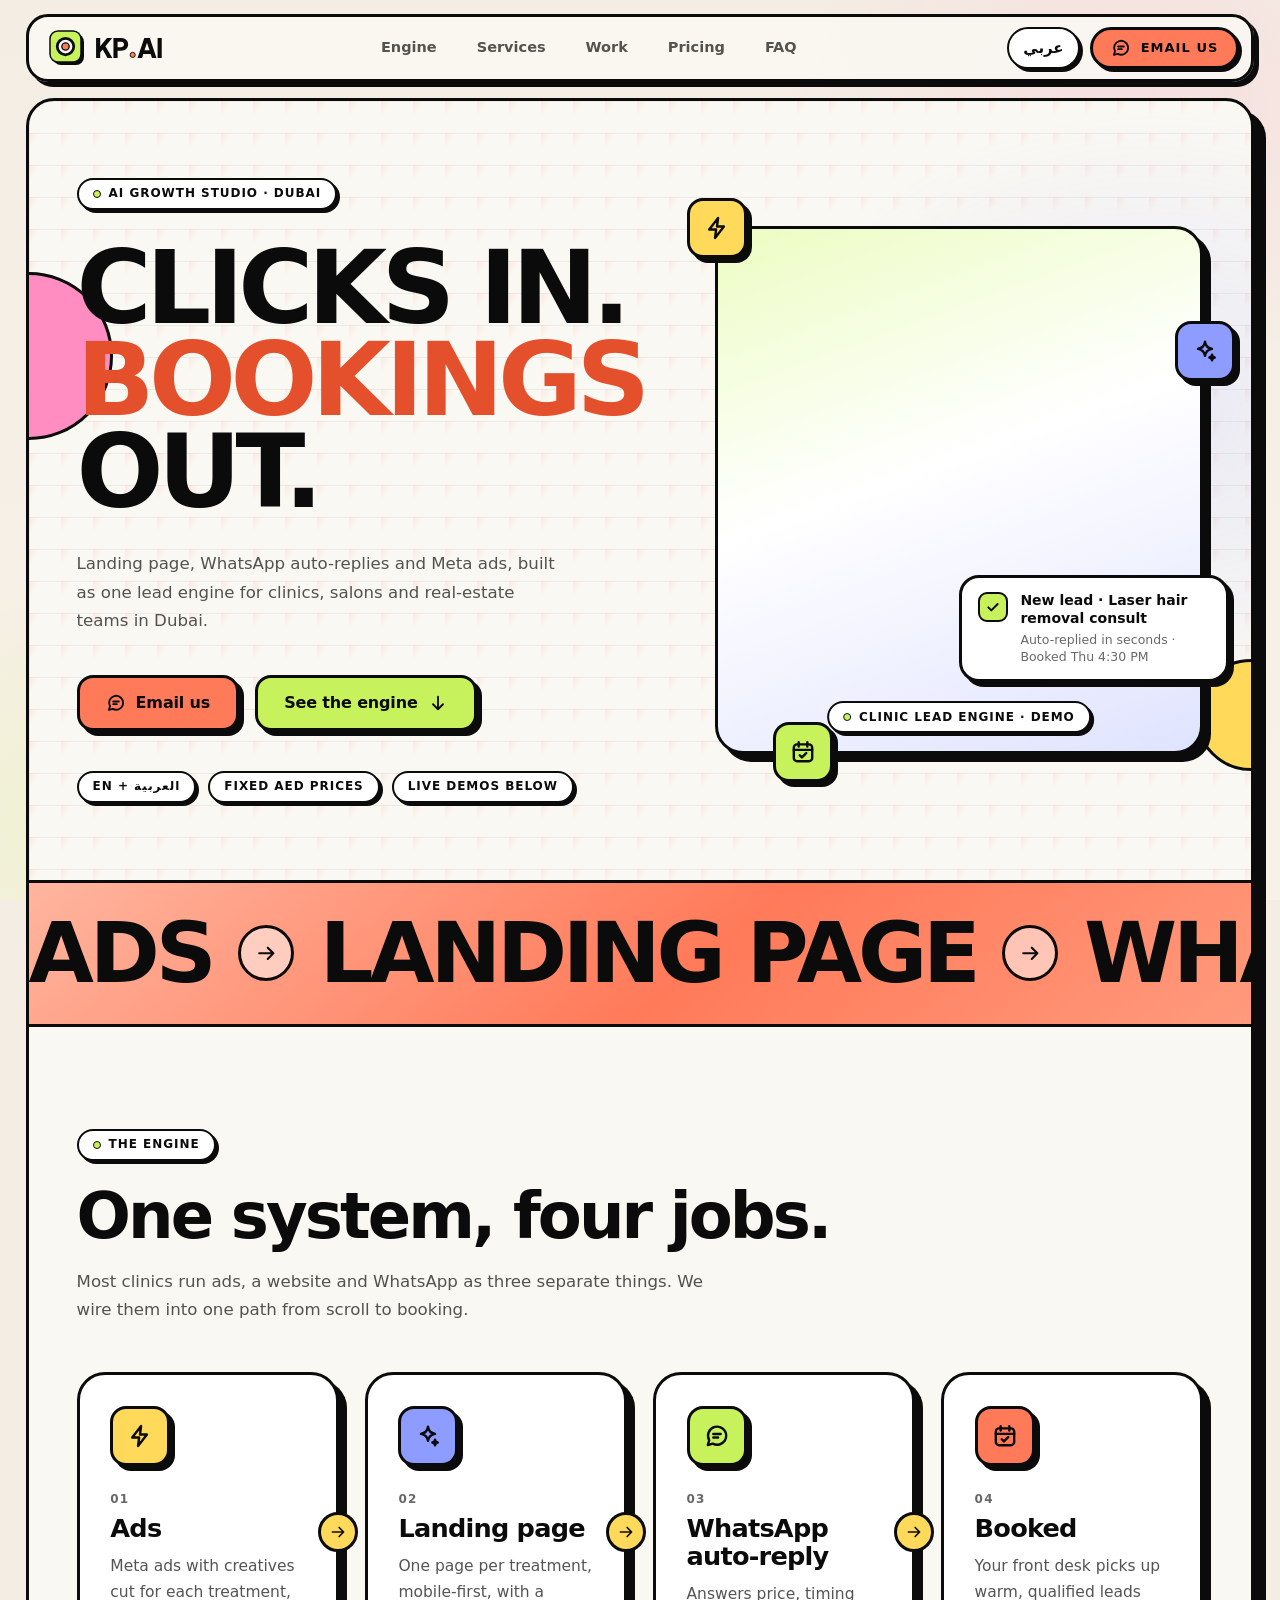
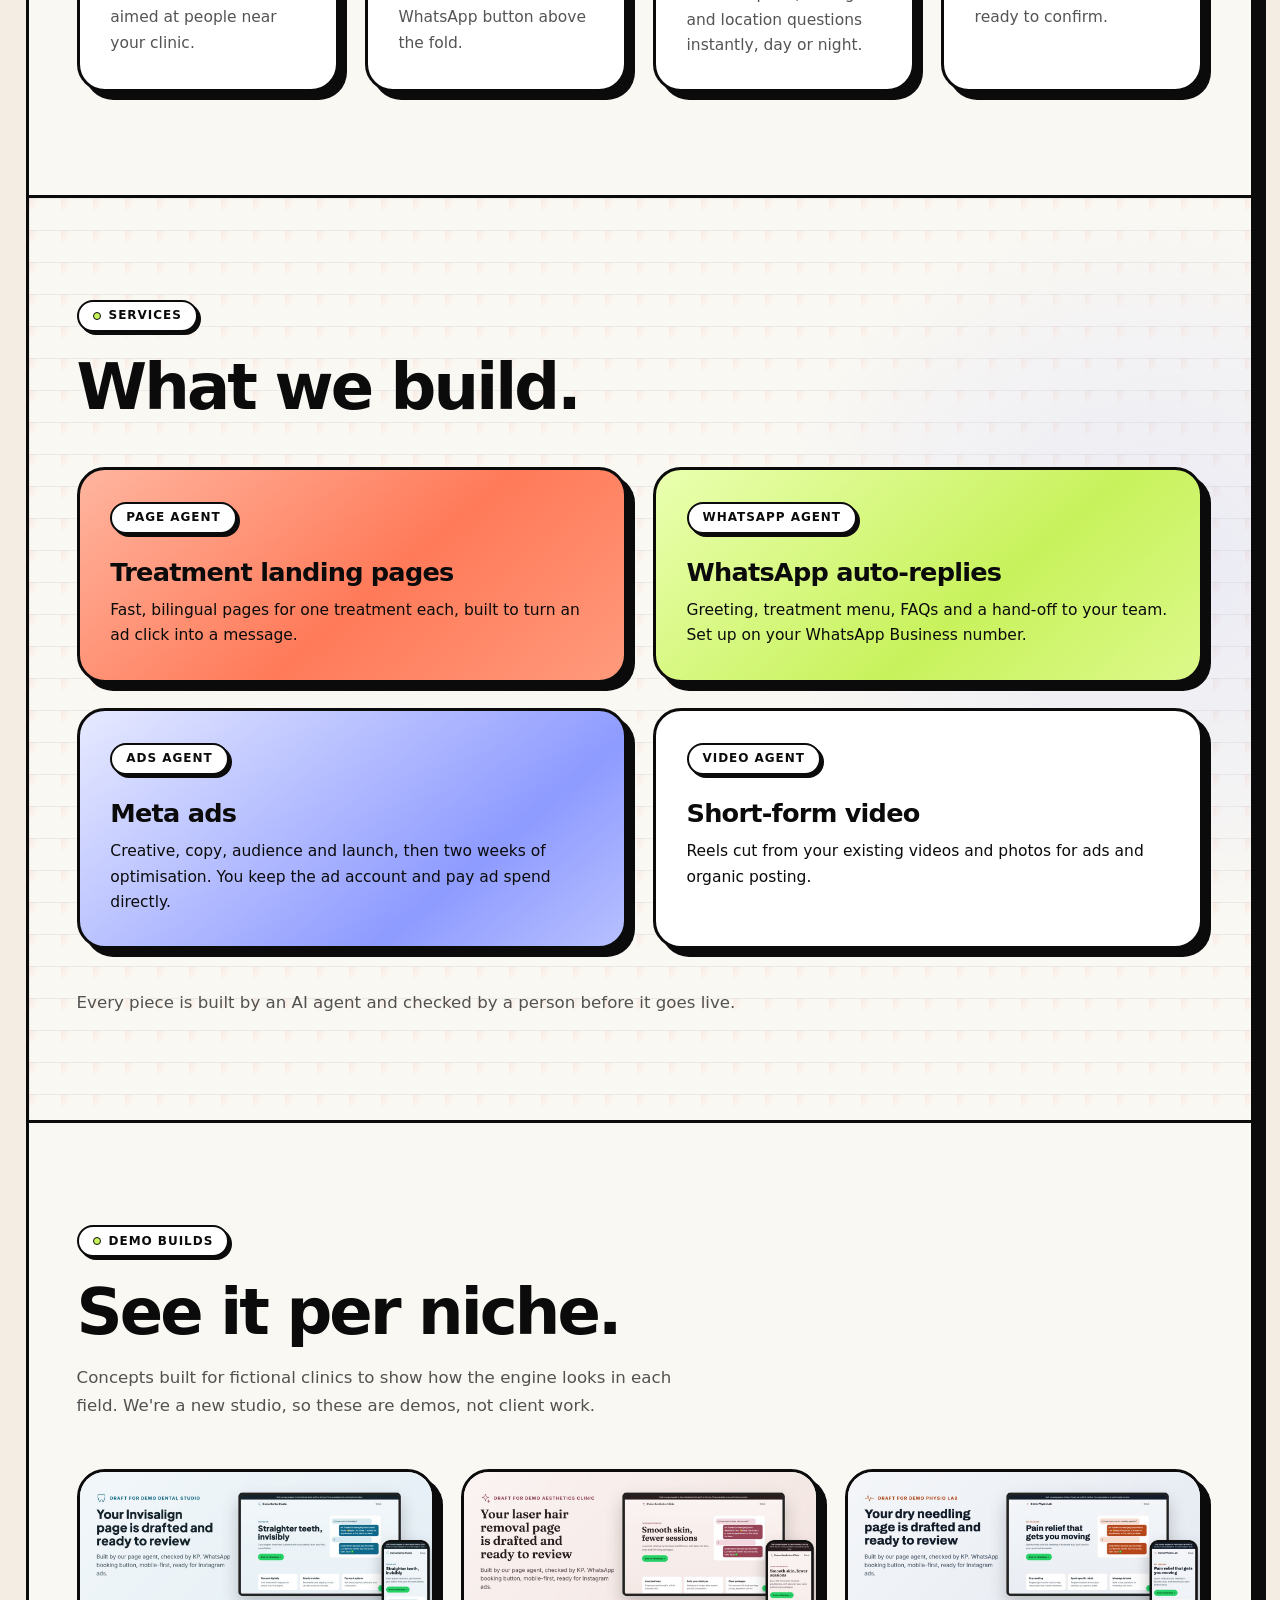
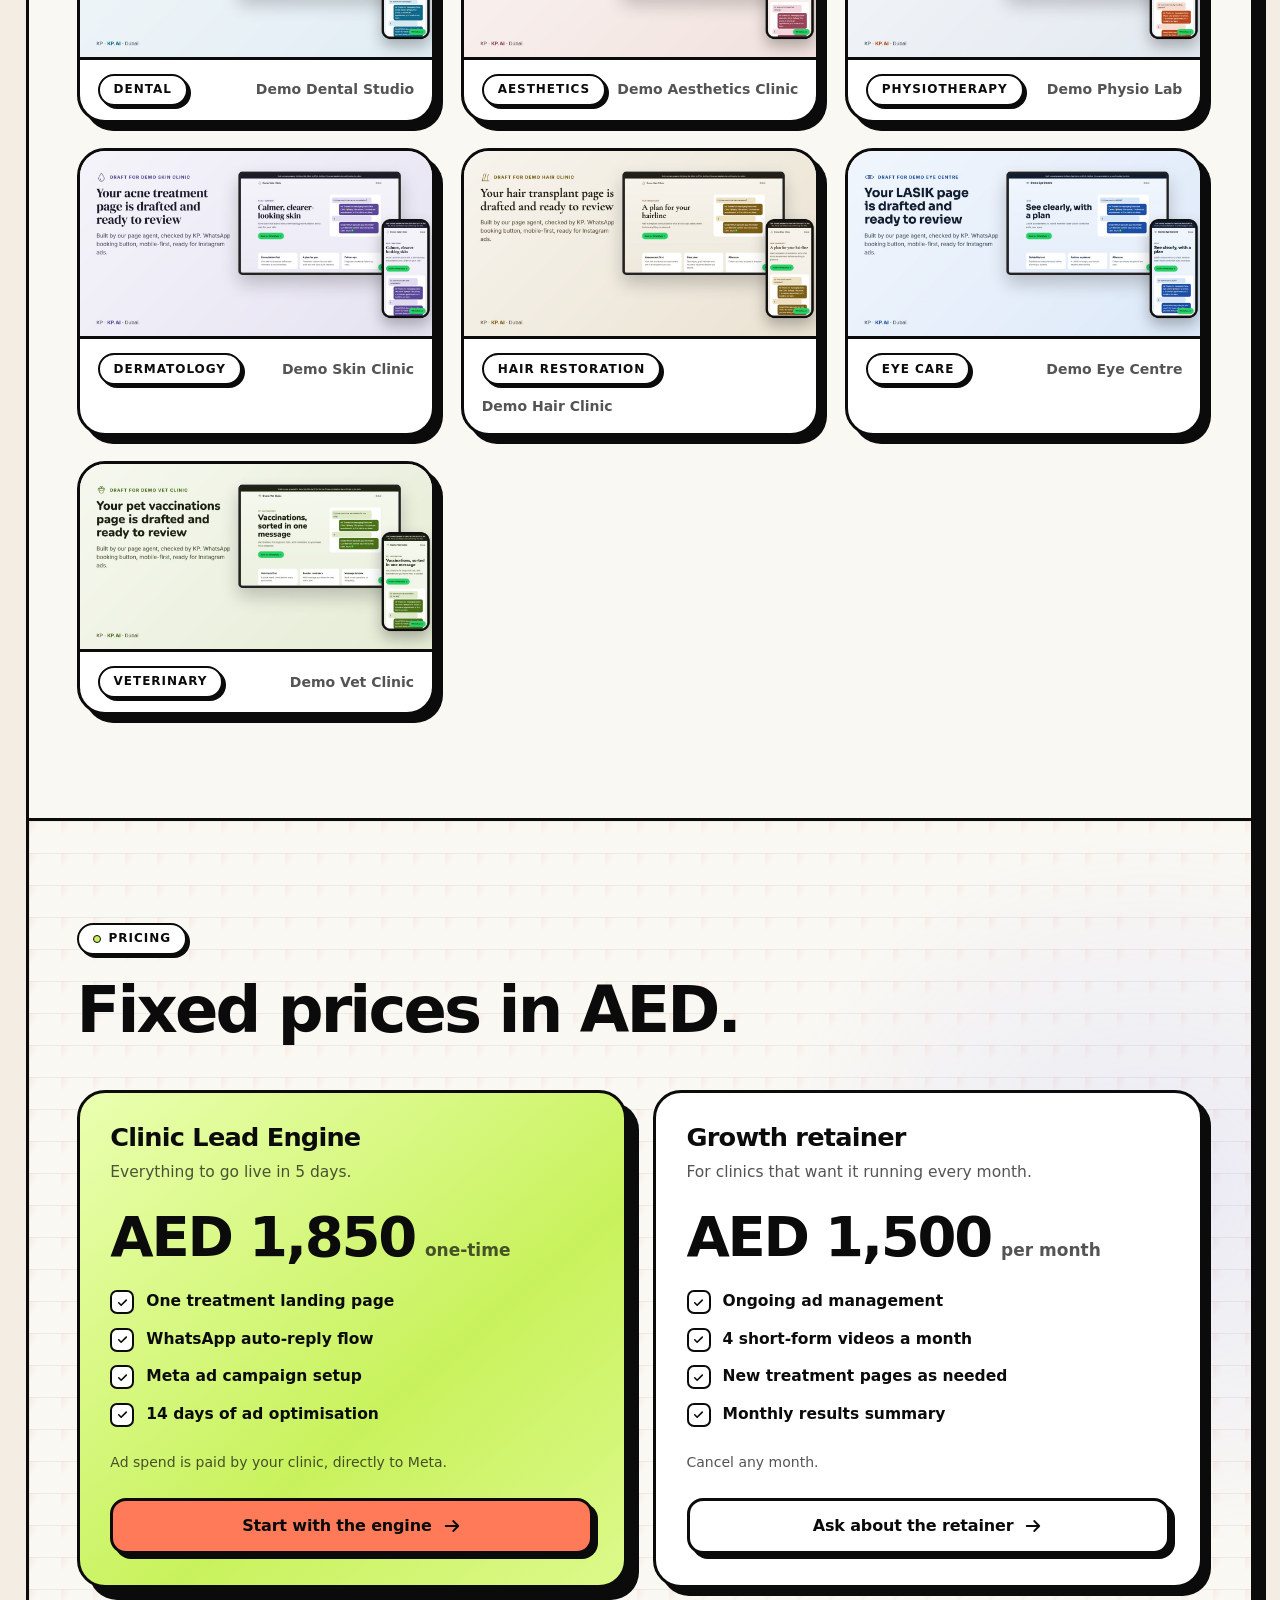
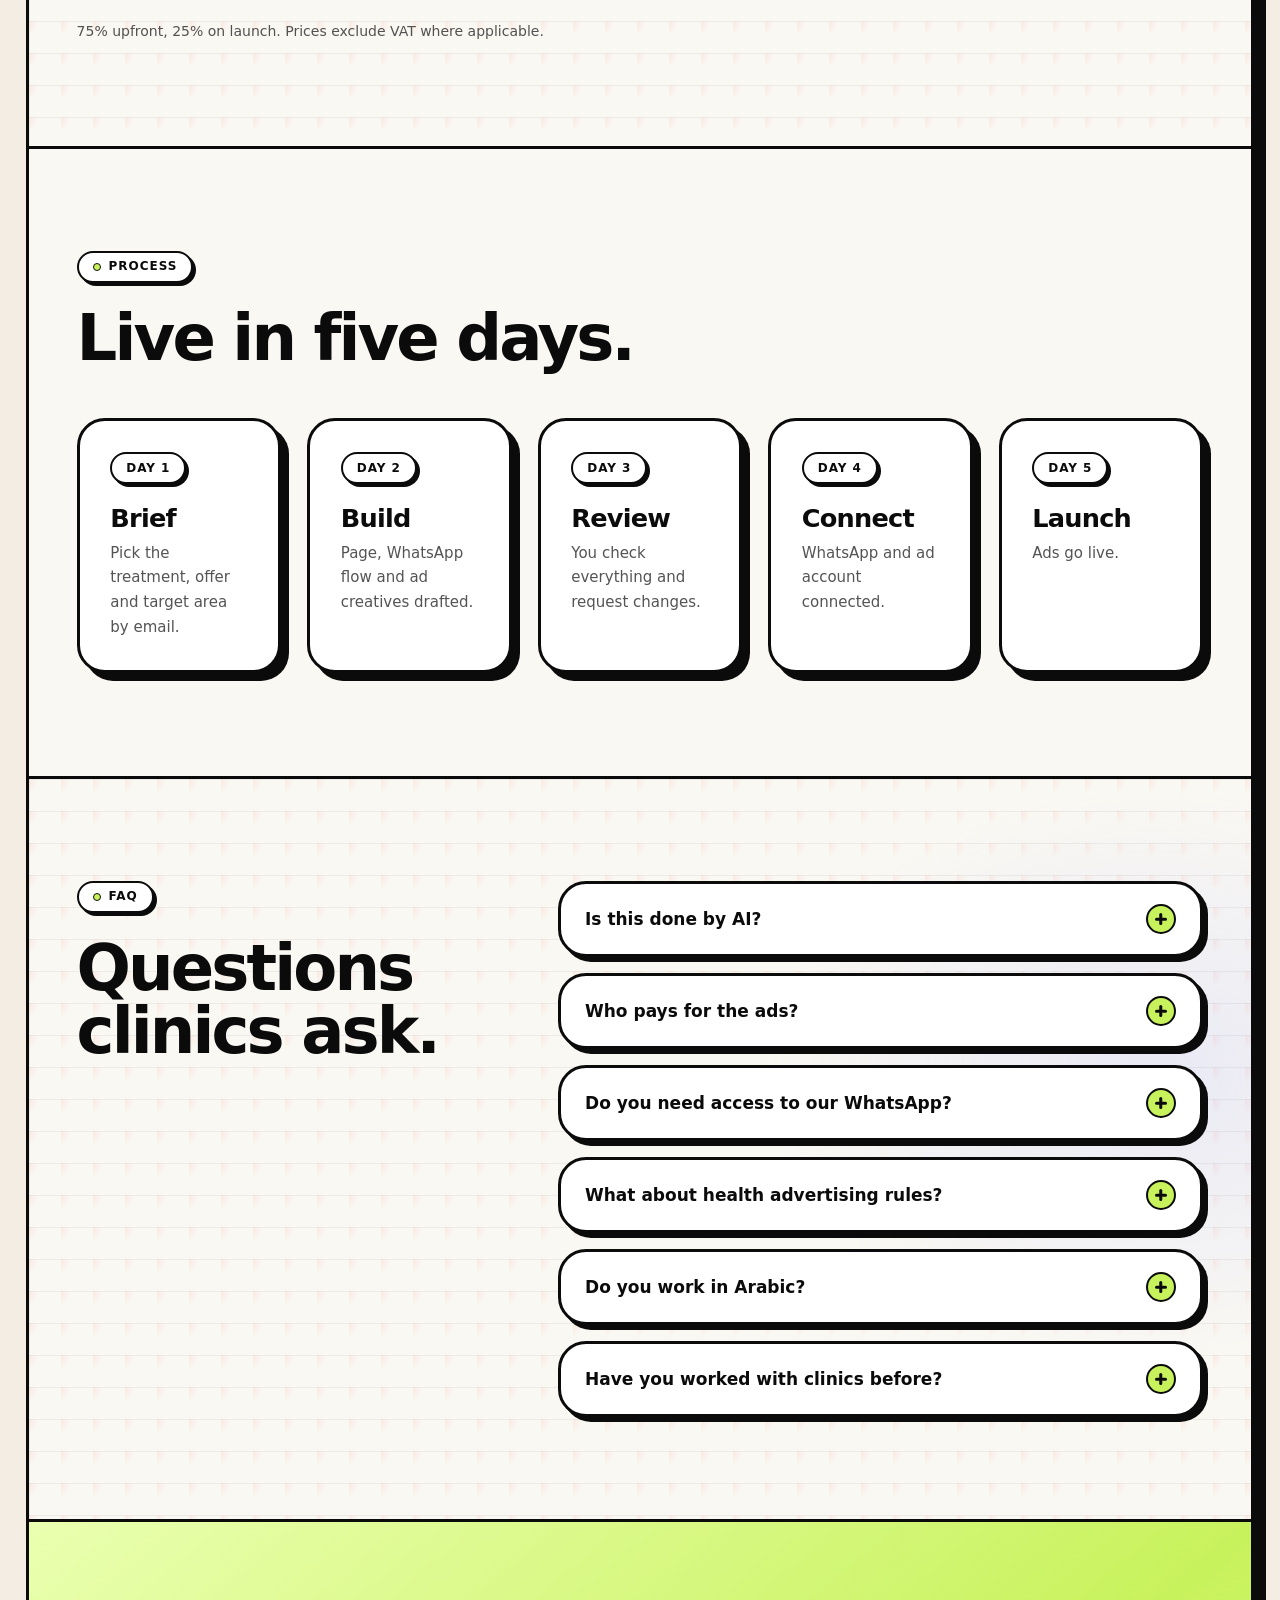
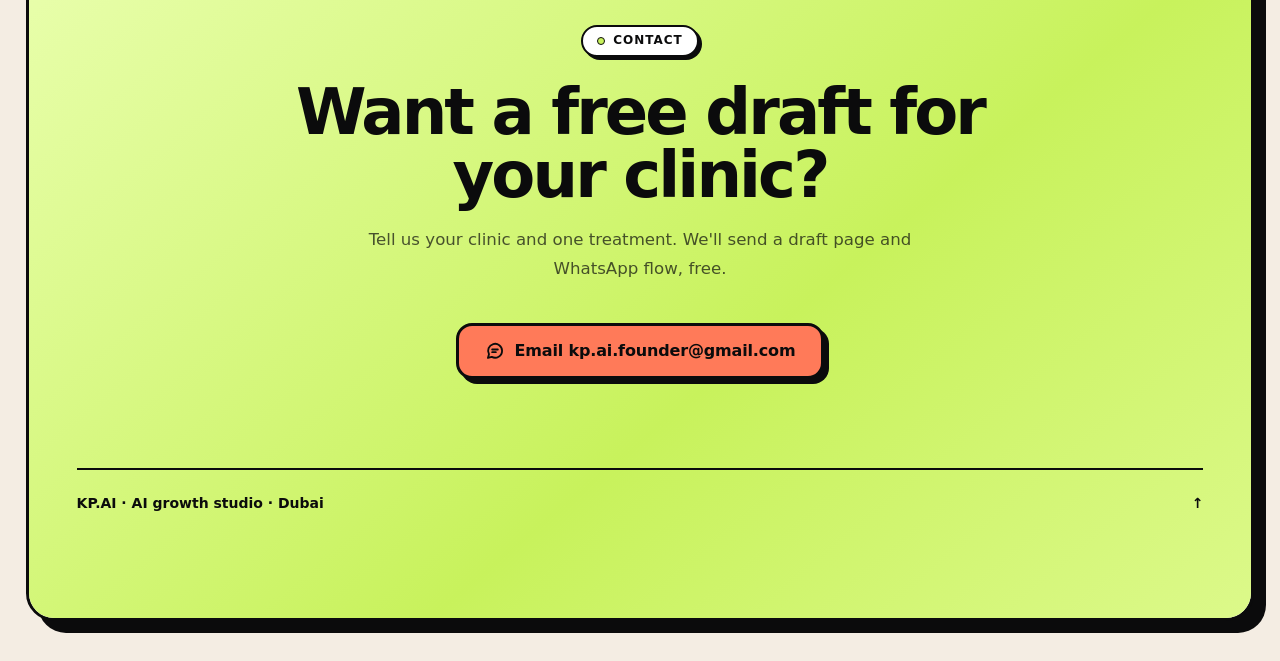
==== index.html @ 03dffcbb "Deploy KP.AI site (static export) Co-Authored-By: Claude Opus 5.5 <noreply@anthropic.com>" ====
<!DOCTYPE html><html lang="en" dir="ltr" class="plus_jakarta_sans_edec5582-module__2ToRIG__variable alexandria_ce5f7e2c-module__cGOHyG__variable ibm_plex_sans_arabic_15f0cd2b-module__Z1WPeG__variable"><head><meta charSet="utf-8"/><meta name="viewport" content="width=device-width, initial-scale=1"/><link rel="preload" href="/_next/static/media/280fac012b00b901-s.p.3ihiqn4pviisd.woff2" as="font" crossorigin="" type="font/woff2"/><link rel="preload" href="/_next/static/media/57696fb0c8dcfe1f-s.p.29a202atpp3ye.woff2" as="font" crossorigin="" type="font/woff2"/><link rel="preload" href="/_next/static/media/5ad8fdb5805e9b4a-s.p.0-uv4l43gdmt7.woff2" as="font" crossorigin="" type="font/woff2"/><link rel="preload" href="/_next/static/media/c9a0d344f313d307-s.p.3ik2qu-u9tgho.woff2" as="font" crossorigin="" type="font/woff2"/><link rel="preload" href="/_next/static/media/ceec3e50f42c26e3-s.p.0da8nscnv1nkd.woff2" as="font" crossorigin="" type="font/woff2"/><link rel="preload" href="/_next/static/media/fba5a26ea33df6a3-s.p.18rizl4rsrl42.woff2" as="font" crossorigin="" type="font/woff2"/><link rel="stylesheet" href="/_next/static/chunks/03dwhe_k-biya.css" data-precedence="next"/><link rel="preload" as="script" fetchPriority="low" href="/_next/static/chunks/310vm2bl3xxpt.js"/><script src="/_next/static/chunks/0eo1cde-rr3bs.js" async=""></script><script src="/_next/static/chunks/1rj7ns8rte9vc.js" async=""></script><script src="/_next/static/chunks/1noaplj6rk8zu.js" async=""></script><script src="/_next/static/chunks/turbopack-20_um3tr25gw2.js" async=""></script><script src="/_next/static/chunks/3fntmmi971322.js" async=""></script><script src="/_next/static/chunks/3e3s4a5lpx-fi.js" async=""></script><script src="/_next/static/chunks/39saq_uow7vz4.js" async=""></script><meta name="theme-color" content="#f4ede3"/><meta name="color-scheme" content="light"/><title>KP.AI — AI growth studio for Dubai clinics, salons &amp; real estate</title><meta name="description" content="Landing pages, WhatsApp auto-replies, Meta ads and short-form video, built as one lead engine. Fixed prices in AED. English and Arabic."/><link rel="canonical" href="https://kp6801-ai.github.io/"/><link rel="alternate" hrefLang="en" href="https://kp6801-ai.github.io/"/><link rel="alternate" hrefLang="ar" href="https://kp6801-ai.github.io/ar/"/><link rel="alternate" hrefLang="x-default" href="https://kp6801-ai.github.io/"/><meta property="og:title" content="KP.AI — AI growth studio for Dubai clinics, salons &amp; real estate"/><meta property="og:description" content="Landing pages, WhatsApp auto-replies, Meta ads and short-form video, built as one lead engine. Fixed prices in AED. English and Arabic."/><meta property="og:url" content="https://kp6801-ai.github.io/"/><meta property="og:site_name" content="KP.AI"/><meta property="og:locale" content="en_AE"/><meta property="og:image" content="https://kp6801-ai.github.io/og-en.png"/><meta property="og:image:width" content="1200"/><meta property="og:image:height" content="630"/><meta property="og:image:alt" content="KP.AI — AI growth studio for Dubai clinics, salons &amp; real estate"/><meta property="og:locale:alternate" content="ar_AE"/><meta property="og:type" content="website"/><meta name="twitter:card" content="summary_large_image"/><meta name="twitter:title" content="KP.AI — AI growth studio for Dubai clinics, salons &amp; real estate"/><meta name="twitter:description" content="Landing pages, WhatsApp auto-replies, Meta ads and short-form video, built as one lead engine. Fixed prices in AED. English and Arabic."/><meta name="twitter:image" content="https://kp6801-ai.github.io/og-en.png"/><link rel="icon" href="/brand/mark.svg" type="image/svg+xml"/><link rel="icon" href="/favicon.ico" sizes="any"/><link rel="apple-touch-icon" href="/brand/apple-touch-icon.png"/><meta name="next-size-adjust" content=""/><script>document.documentElement.classList.add('js')</script><script src="/_next/static/chunks/0cz1d0mv5g_q7.js" noModule=""></script></head><body><div hidden=""><!--$--><!--/$--></div><a class="nb-skip" href="#main">Skip to content</a><header class="nb-nav" data-scrolled="false"><a href="/" aria-label="KP.AI home" class="nb-nav__brand"><svg class="h-9 w-9" viewBox="0 0 72 72" aria-hidden="true"><rect class="nb-svg-ink" x="8" y="8" width="62" height="62" rx="16"></rect><rect class="nb-svg-lime" x="2" y="2" width="62" height="62" rx="16" stroke-width="3"></rect><circle class="nb-svg-paper" cx="33" cy="33" r="16.5" stroke-width="5.5"></circle><circle class="nb-svg-coral" cx="33" cy="33" r="7.4" stroke-width="2.6"></circle></svg><svg class="h-[22px] w-auto" viewBox="2.6 21.5 254.27 82.5" aria-hidden="true"><path fill="currentColor" d="M22.10 100L6.60 100L6.60 25.50L22.10 25.50L22.10 56.10L47.60 25.50L67 25.50L41.80 55.90L67.60 100L49.50 100L31.30 68.50L22.10 79.60M87.30 100L71.80 100L71.80 25.50L100.40 25.50Q108.10 25.50 114.05 28.20Q120 30.90 123.40 36.20Q126.80 41.50 126.80 49.30Q126.80 56.90 123.35 62.20Q119.90 67.50 113.95 70.25Q108 73 100.40 73L87.30 73L87.30 100M87.30 39L87.30 59.50L100.50 59.50Q103.80 59.50 106.20 58.20Q108.60 56.90 109.95 54.60Q111.30 52.30 111.30 49.30Q111.30 46.20 109.95 43.90Q108.60 41.60 106.20 40.30Q103.80 39 100.50 39M178.97 100L162.17 100L187.37 25.50L207.97 25.50L233.17 100L216.27 100L211.27 84.80L183.97 84.80L178.97 100M197.67 42.60L188.27 71.30L206.97 71.30M252.87 100L237.37 100L237.37 25.50L252.87 25.50"></path><circle class="nb-svg-coral" cx="143.94" cy="88.64" r="9.69" stroke-width="3.35"></circle></svg></a><nav aria-label="Primary" class="hidden items-center gap-1 lg:flex"><a href="#engine" class="nb-nav__link">Engine</a><a href="#services" class="nb-nav__link">Services</a><a href="#work" class="nb-nav__link">Work</a><a href="#pricing" class="nb-nav__link">Pricing</a><a href="#faq" class="nb-nav__link">FAQ</a></nav><div class="flex items-center gap-2.5"><a class="nb-lang" href="/ar/" lang="ar" hrefLang="ar" aria-label="Read this page in Arabic">عربي</a><a class="nb-btn nb-btn--coral nb-btn--sm hidden sm:inline-flex" href="mailto:kp.ai.founder@gmail.com?subject=Clinic%20Lead%20Engine&amp;body=Hi%20KP.AI%2C%20I&#x27;d%20like%20to%20know%20more%20about%20the%20Clinic%20Lead%20Engine."><svg viewBox="0 0 24 24" class="nb-ico" fill="none" stroke="currentColor" stroke-width="2.2" stroke-linecap="round" stroke-linejoin="round" aria-hidden="true" focusable="false"><path d="M20.5 11.6a8.4 8.4 0 0 1-12.4 7.4L3.5 20.3l1.3-4.4A8.4 8.4 0 1 1 20.5 11.6Z"></path><path d="M8.6 10.2h6.8M8.6 13.4h4.4"></path></svg>Email us</a><button type="button" class="nb-burger lg:hidden" aria-expanded="false" aria-controls="nb-menu" aria-label="Open menu"><span></span><span></span></button></div></header><div id="nb-menu" class="nb-menu lg:hidden" data-open="false" aria-hidden="true"><a href="#engine" tabindex="-1">Engine</a><a href="#services" tabindex="-1">Services</a><a href="#work" tabindex="-1">Work</a><a href="#pricing" tabindex="-1">Pricing</a><a href="#faq" tabindex="-1">FAQ</a><a class="nb-btn nb-btn--coral mt-8 self-start" href="mailto:kp.ai.founder@gmail.com?subject=Clinic%20Lead%20Engine&amp;body=Hi%20KP.AI%2C%20I&#x27;d%20like%20to%20know%20more%20about%20the%20Clinic%20Lead%20Engine." tabindex="-1"><svg viewBox="0 0 24 24" class="nb-ico" fill="none" stroke="currentColor" stroke-width="2.2" stroke-linecap="round" stroke-linejoin="round" aria-hidden="true" focusable="false"><path d="M20.5 11.6a8.4 8.4 0 0 1-12.4 7.4L3.5 20.3l1.3-4.4A8.4 8.4 0 1 1 20.5 11.6Z"></path><path d="M8.6 10.2h6.8M8.6 13.4h4.4"></path></svg>Email us</a></div><main id="main" class="nb-frame"><section id="top" class="nb-section nb-hero nb-grid-paper" aria-labelledby="hero-title"><span class="nb-blob nb-blob--pink -start-[84px] top-[22%] hidden h-[168px] w-[168px] lg:block" aria-hidden="true"></span><span class="nb-blob nb-blob--lemon -end-[56px] bottom-[14%] h-[112px] w-[112px]" aria-hidden="true"></span><div class="nb-inner nb-hero__grid relative z-[1]"><div><p class="nb-pill nb-reveal" data-fade="true"><span class="nb-dot nb-dot--live" aria-hidden="true"></span>AI growth studio · Dubai</p><h1 id="hero-title" class="nb-display nb-hero__title nb-reveal mt-8"><span class="block">Clicks in.</span><span class="nb-accent-coral block">Bookings</span><span class="block">out.</span></h1><p class="nb-lead nb-reveal mt-8 max-w-[46ch]" data-fade="true">Landing page, WhatsApp auto-replies and Meta ads, built as one lead engine for clinics, salons and real-estate teams in Dubai.</p><div class="nb-reveal mt-10 flex flex-wrap gap-4" data-fade="true"><a class="nb-btn nb-btn--coral" href="mailto:kp.ai.founder@gmail.com?subject=Clinic%20Lead%20Engine&amp;body=Hi%20KP.AI%2C%20I&#x27;d%20like%20to%20know%20more%20about%20the%20Clinic%20Lead%20Engine."><svg viewBox="0 0 24 24" class="nb-ico" fill="none" stroke="currentColor" stroke-width="2.2" stroke-linecap="round" stroke-linejoin="round" aria-hidden="true" focusable="false"><path d="M20.5 11.6a8.4 8.4 0 0 1-12.4 7.4L3.5 20.3l1.3-4.4A8.4 8.4 0 1 1 20.5 11.6Z"></path><path d="M8.6 10.2h6.8M8.6 13.4h4.4"></path></svg>Email us</a><a class="nb-btn nb-btn--lime" href="#engine">See the engine<svg viewBox="0 0 24 24" class="nb-ico" fill="none" stroke="currentColor" stroke-width="2.2" stroke-linecap="round" stroke-linejoin="round" aria-hidden="true" focusable="false"><path d="M12 4.5v15M6 13.5l6 6 6-6"></path></svg></a></div><ul class="nb-reveal mt-10 flex flex-wrap gap-3" data-fade="true"><li class="nb-pill">EN + العربية</li><li class="nb-pill">Fixed AED prices</li><li class="nb-pill">Live demos below</li></ul></div><div class="nb-stage nb-reveal"><div class="nb-card nb-stage__card"><p class="nb-pill nb-stage__badge"><span class="nb-dot nb-dot--live" aria-hidden="true"></span>Clinic Lead Engine · demo</p></div><span class="nb-float nb-tile nb-tile--lemon -top-6 -start-3 lg:-top-7 lg:-start-7" aria-hidden="true"><svg viewBox="0 0 24 24" fill="none" stroke="currentColor" stroke-width="2.2" stroke-linecap="round" stroke-linejoin="round" aria-hidden="true" focusable="false"><path d="M13 2.8 4.8 13.4h6.4l-1 7.8 8.2-10.6H12l1-7.8Z"></path></svg></span><span class="nb-float nb-tile nb-tile--peri top-[18%] -end-3 lg:-end-8" aria-hidden="true"><svg viewBox="0 0 24 24" fill="none" stroke="currentColor" stroke-width="2.2" stroke-linecap="round" stroke-linejoin="round" aria-hidden="true" focusable="false"><path d="M12 3.5c.6 4.2 2.3 5.9 6.5 6.5-4.2.6-5.9 2.3-6.5 6.5-.6-4.2-2.3-5.9-6.5-6.5 4.2-.6 5.9-2.3 6.5-6.5Z"></path><path d="M18.5 15.5c.25 1.6.9 2.25 2.5 2.5-1.6.25-2.25.9-2.5 2.5-.25-1.6-.9-2.25-2.5-2.5 1.6-.25 2.25-.9 2.5-2.5Z"></path></svg></span><span class="nb-float nb-tile nb-tile--lime -bottom-7 start-[12%]" aria-hidden="true"><svg viewBox="0 0 24 24" fill="none" stroke="currentColor" stroke-width="2.2" stroke-linecap="round" stroke-linejoin="round" aria-hidden="true" focusable="false"><rect x="3.5" y="5" width="17" height="15.5" rx="3"></rect><path d="M3.5 10h17M8 3v4M16 3v4M9 15l2 2 4-4"></path></svg></span><div class="nb-notify" role="status"><div class="flex items-start gap-3"><span class="nb-notify__check" aria-hidden="true"><svg viewBox="0 0 24 24" fill="none" stroke="currentColor" stroke-width="3" stroke-linecap="round" stroke-linejoin="round" aria-hidden="true" focusable="false"><path d="m5 12.5 4.5 4.5L19 7.5"></path></svg></span><div class="min-w-0"><p class="text-[14px] leading-tight font-extrabold">New lead · Laser hair removal consult</p><p class="mt-1 text-[12.5px] leading-snug text-[var(--muted)]">Auto-replied in seconds · Booked Thu 4:30 PM</p></div></div></div></div></div></section><section class="nb-marquee" aria-label="How the engine works"><div class="nb-marquee__track"><div class="nb-marquee__run"><span class="nb-marquee__item">Ads<span class="nb-marquee__arrow"><svg viewBox="0 0 24 24" class="nb-ico nb-ico--dir" fill="none" stroke="currentColor" stroke-width="2.2" stroke-linecap="round" stroke-linejoin="round" aria-hidden="true" focusable="false"><path d="M4.5 12h15M13.5 6l6 6-6 6"></path></svg></span></span><span class="nb-marquee__item">Landing page<span class="nb-marquee__arrow"><svg viewBox="0 0 24 24" class="nb-ico nb-ico--dir" fill="none" stroke="currentColor" stroke-width="2.2" stroke-linecap="round" stroke-linejoin="round" aria-hidden="true" focusable="false"><path d="M4.5 12h15M13.5 6l6 6-6 6"></path></svg></span></span><span class="nb-marquee__item">WhatsApp<span class="nb-marquee__arrow"><svg viewBox="0 0 24 24" class="nb-ico nb-ico--dir" fill="none" stroke="currentColor" stroke-width="2.2" stroke-linecap="round" stroke-linejoin="round" aria-hidden="true" focusable="false"><path d="M4.5 12h15M13.5 6l6 6-6 6"></path></svg></span></span><span class="nb-marquee__item">Booked<span class="nb-marquee__arrow"><svg viewBox="0 0 24 24" class="nb-ico nb-ico--dir" fill="none" stroke="currentColor" stroke-width="2.2" stroke-linecap="round" stroke-linejoin="round" aria-hidden="true" focusable="false"><path d="M4.5 12h15M13.5 6l6 6-6 6"></path></svg></span></span></div><div class="nb-marquee__run" aria-hidden="true"><span class="nb-marquee__item">Ads<span class="nb-marquee__arrow"><svg viewBox="0 0 24 24" class="nb-ico nb-ico--dir" fill="none" stroke="currentColor" stroke-width="2.2" stroke-linecap="round" stroke-linejoin="round" aria-hidden="true" focusable="false"><path d="M4.5 12h15M13.5 6l6 6-6 6"></path></svg></span></span><span class="nb-marquee__item">Landing page<span class="nb-marquee__arrow"><svg viewBox="0 0 24 24" class="nb-ico nb-ico--dir" fill="none" stroke="currentColor" stroke-width="2.2" stroke-linecap="round" stroke-linejoin="round" aria-hidden="true" focusable="false"><path d="M4.5 12h15M13.5 6l6 6-6 6"></path></svg></span></span><span class="nb-marquee__item">WhatsApp<span class="nb-marquee__arrow"><svg viewBox="0 0 24 24" class="nb-ico nb-ico--dir" fill="none" stroke="currentColor" stroke-width="2.2" stroke-linecap="round" stroke-linejoin="round" aria-hidden="true" focusable="false"><path d="M4.5 12h15M13.5 6l6 6-6 6"></path></svg></span></span><span class="nb-marquee__item">Booked<span class="nb-marquee__arrow"><svg viewBox="0 0 24 24" class="nb-ico nb-ico--dir" fill="none" stroke="currentColor" stroke-width="2.2" stroke-linecap="round" stroke-linejoin="round" aria-hidden="true" focusable="false"><path d="M4.5 12h15M13.5 6l6 6-6 6"></path></svg></span></span></div></div></section><section id="engine" class="nb-section" aria-labelledby="engine-title"><div class="nb-inner"><header class="nb-head"><p class="nb-pill"><span class="nb-dot" aria-hidden="true"></span>The engine</p><h2 id="engine-title" class="nb-h2 mt-6">One system, four jobs.</h2><p class="nb-lead mt-5 max-w-[60ch]">Most clinics run ads, a website and WhatsApp as three separate things. We wire them into one path from scroll to booking.</p></header><ol class="nb-steps mt-12"><li class="nb-card nb-step"><span class="nb-tile nb-tile--lemon" aria-hidden="true"><svg viewBox="0 0 24 24" fill="none" stroke="currentColor" stroke-width="2.2" stroke-linecap="round" stroke-linejoin="round" aria-hidden="true" focusable="false"><path d="M13 2.8 4.8 13.4h6.4l-1 7.8 8.2-10.6H12l1-7.8Z"></path></svg></span><p class="nb-label mt-6 text-[var(--muted)]">01</p><h3 class="nb-h3 mt-1">Ads</h3><p class="mt-3 text-[15.5px] text-[var(--text-dim)]">Meta ads with creatives cut for each treatment, aimed at people near your clinic.</p><span class="nb-step__arrow" aria-hidden="true"><svg viewBox="0 0 24 24" class="nb-ico nb-ico--dir" fill="none" stroke="currentColor" stroke-width="2.2" stroke-linecap="round" stroke-linejoin="round" aria-hidden="true" focusable="false"><path d="M4.5 12h15M13.5 6l6 6-6 6"></path></svg></span></li><li class="nb-card nb-step"><span class="nb-tile nb-tile--peri" aria-hidden="true"><svg viewBox="0 0 24 24" fill="none" stroke="currentColor" stroke-width="2.2" stroke-linecap="round" stroke-linejoin="round" aria-hidden="true" focusable="false"><path d="M12 3.5c.6 4.2 2.3 5.9 6.5 6.5-4.2.6-5.9 2.3-6.5 6.5-.6-4.2-2.3-5.9-6.5-6.5 4.2-.6 5.9-2.3 6.5-6.5Z"></path><path d="M18.5 15.5c.25 1.6.9 2.25 2.5 2.5-1.6.25-2.25.9-2.5 2.5-.25-1.6-.9-2.25-2.5-2.5 1.6-.25 2.25-.9 2.5-2.5Z"></path></svg></span><p class="nb-label mt-6 text-[var(--muted)]">02</p><h3 class="nb-h3 mt-1">Landing page</h3><p class="mt-3 text-[15.5px] text-[var(--text-dim)]">One page per treatment, mobile-first, with a WhatsApp button above the fold.</p><span class="nb-step__arrow" aria-hidden="true"><svg viewBox="0 0 24 24" class="nb-ico nb-ico--dir" fill="none" stroke="currentColor" stroke-width="2.2" stroke-linecap="round" stroke-linejoin="round" aria-hidden="true" focusable="false"><path d="M4.5 12h15M13.5 6l6 6-6 6"></path></svg></span></li><li class="nb-card nb-step"><span class="nb-tile nb-tile--lime" aria-hidden="true"><svg viewBox="0 0 24 24" class="nb-ico" fill="none" stroke="currentColor" stroke-width="2.2" stroke-linecap="round" stroke-linejoin="round" aria-hidden="true" focusable="false"><path d="M20.5 11.6a8.4 8.4 0 0 1-12.4 7.4L3.5 20.3l1.3-4.4A8.4 8.4 0 1 1 20.5 11.6Z"></path><path d="M8.6 10.2h6.8M8.6 13.4h4.4"></path></svg></span><p class="nb-label mt-6 text-[var(--muted)]">03</p><h3 class="nb-h3 mt-1">WhatsApp auto-reply</h3><p class="mt-3 text-[15.5px] text-[var(--text-dim)]">Answers price, timing and location questions instantly, day or night.</p><span class="nb-step__arrow" aria-hidden="true"><svg viewBox="0 0 24 24" class="nb-ico nb-ico--dir" fill="none" stroke="currentColor" stroke-width="2.2" stroke-linecap="round" stroke-linejoin="round" aria-hidden="true" focusable="false"><path d="M4.5 12h15M13.5 6l6 6-6 6"></path></svg></span></li><li class="nb-card nb-step"><span class="nb-tile nb-tile--coral" aria-hidden="true"><svg viewBox="0 0 24 24" fill="none" stroke="currentColor" stroke-width="2.2" stroke-linecap="round" stroke-linejoin="round" aria-hidden="true" focusable="false"><rect x="3.5" y="5" width="17" height="15.5" rx="3"></rect><path d="M3.5 10h17M8 3v4M16 3v4M9 15l2 2 4-4"></path></svg></span><p class="nb-label mt-6 text-[var(--muted)]">04</p><h3 class="nb-h3 mt-1">Booked</h3><p class="mt-3 text-[15.5px] text-[var(--text-dim)]">Your front desk picks up warm, qualified leads ready to confirm.</p></li></ol></div></section><section id="services" class="nb-section nb-grid-paper" aria-labelledby="services-title"><div class="nb-inner"><header class="nb-head"><p class="nb-pill"><span class="nb-dot" aria-hidden="true"></span>Services</p><h2 id="services-title" class="nb-h2 mt-6">What we build.</h2></header><ul class="nb-services mt-12"><li class="nb-card nb-service nb-card--coral"><p class="nb-pill">Page agent</p><h3 class="nb-h3 mt-6">Treatment landing pages</h3><p class="mt-3 text-[15.5px]">Fast, bilingual pages for one treatment each, built to turn an ad click into a message.</p></li><li class="nb-card nb-service nb-card--lime"><p class="nb-pill">WhatsApp agent</p><h3 class="nb-h3 mt-6">WhatsApp auto-replies</h3><p class="mt-3 text-[15.5px]">Greeting, treatment menu, FAQs and a hand-off to your team. Set up on your WhatsApp Business number.</p></li><li class="nb-card nb-service nb-card--peri"><p class="nb-pill">Ads agent</p><h3 class="nb-h3 mt-6">Meta ads</h3><p class="mt-3 text-[15.5px]">Creative, copy, audience and launch, then two weeks of optimisation. You keep the ad account and pay ad spend directly.</p></li><li class="nb-card nb-service "><p class="nb-pill">Video agent</p><h3 class="nb-h3 mt-6">Short-form video</h3><p class="mt-3 text-[15.5px]">Reels cut from your existing videos and photos for ads and organic posting.</p></li></ul><p class="nb-lead mt-10">Every piece is built by an AI agent and checked by a person before it goes live.</p></div></section><section id="work" class="nb-section" aria-labelledby="work-title"><div class="nb-inner"><header class="nb-head"><p class="nb-pill"><span class="nb-dot" aria-hidden="true"></span>Demo builds</p><h2 id="work-title" class="nb-h2 mt-6">See it per niche.</h2><p class="nb-lead mt-5 max-w-[60ch]">Concepts built for fictional clinics to show how the engine looks in each field. We&#x27;re a new studio, so these are demos, not client work.</p></header><ul class="nb-work mt-12"><li class="nb-card nb-work__item"><img src="/media/demo-dental.jpg" alt="Demo landing page and WhatsApp flow for Demo Dental Studio" width="1200" height="630" loading="lazy" decoding="async"/><div class="nb-work__cap"><span class="nb-pill">Dental</span><span class="text-[14px] font-bold text-[var(--text-dim)]">Demo Dental Studio</span></div></li><li class="nb-card nb-work__item"><img src="/media/demo-aesthetic.jpg" alt="Demo landing page and WhatsApp flow for Demo Aesthetics Clinic" width="1200" height="630" loading="lazy" decoding="async"/><div class="nb-work__cap"><span class="nb-pill">Aesthetics</span><span class="text-[14px] font-bold text-[var(--text-dim)]">Demo Aesthetics Clinic</span></div></li><li class="nb-card nb-work__item"><img src="/media/demo-physio.jpg" alt="Demo landing page and WhatsApp flow for Demo Physio Lab" width="1200" height="630" loading="lazy" decoding="async"/><div class="nb-work__cap"><span class="nb-pill">Physiotherapy</span><span class="text-[14px] font-bold text-[var(--text-dim)]">Demo Physio Lab</span></div></li><li class="nb-card nb-work__item"><img src="/media/demo-dermatology.jpg" alt="Demo landing page and WhatsApp flow for Demo Skin Clinic" width="1200" height="630" loading="lazy" decoding="async"/><div class="nb-work__cap"><span class="nb-pill">Dermatology</span><span class="text-[14px] font-bold text-[var(--text-dim)]">Demo Skin Clinic</span></div></li><li class="nb-card nb-work__item"><img src="/media/demo-hair.jpg" alt="Demo landing page and WhatsApp flow for Demo Hair Clinic" width="1200" height="630" loading="lazy" decoding="async"/><div class="nb-work__cap"><span class="nb-pill">Hair restoration</span><span class="text-[14px] font-bold text-[var(--text-dim)]">Demo Hair Clinic</span></div></li><li class="nb-card nb-work__item"><img src="/media/demo-eye.jpg" alt="Demo landing page and WhatsApp flow for Demo Eye Centre" width="1200" height="630" loading="lazy" decoding="async"/><div class="nb-work__cap"><span class="nb-pill">Eye care</span><span class="text-[14px] font-bold text-[var(--text-dim)]">Demo Eye Centre</span></div></li><li class="nb-card nb-work__item"><img src="/media/demo-vet.jpg" alt="Demo landing page and WhatsApp flow for Demo Vet Clinic" width="1200" height="630" loading="lazy" decoding="async"/><div class="nb-work__cap"><span class="nb-pill">Veterinary</span><span class="text-[14px] font-bold text-[var(--text-dim)]">Demo Vet Clinic</span></div></li></ul></div></section><section id="pricing" class="nb-section nb-grid-paper" aria-labelledby="pricing-title"><div class="nb-inner"><header class="nb-head"><p class="nb-pill"><span class="nb-dot" aria-hidden="true"></span>Pricing</p><h2 id="pricing-title" class="nb-h2 mt-6">Fixed prices in AED.</h2></header><div class="nb-plans mt-12"><article class="nb-card nb-plan nb-card--lime nb-plan--featured"><h3 class="nb-h3">Clinic Lead Engine</h3><p class="mt-2 text-[15.5px] text-[var(--text-dim)]">Everything to go live in 5 days.</p><p class="nb-price mt-6"><span class="nb-price__num">AED 1,850</span><span class="nb-price__unit">one-time</span></p><ul class="mt-6 grid gap-3"><li class="flex items-start gap-3 text-[15.5px] font-semibold"><span class="nb-check" aria-hidden="true"><svg viewBox="0 0 24 24" fill="none" stroke="currentColor" stroke-width="3" stroke-linecap="round" stroke-linejoin="round" aria-hidden="true" focusable="false"><path d="m5 12.5 4.5 4.5L19 7.5"></path></svg></span>One treatment landing page</li><li class="flex items-start gap-3 text-[15.5px] font-semibold"><span class="nb-check" aria-hidden="true"><svg viewBox="0 0 24 24" fill="none" stroke="currentColor" stroke-width="3" stroke-linecap="round" stroke-linejoin="round" aria-hidden="true" focusable="false"><path d="m5 12.5 4.5 4.5L19 7.5"></path></svg></span>WhatsApp auto-reply flow</li><li class="flex items-start gap-3 text-[15.5px] font-semibold"><span class="nb-check" aria-hidden="true"><svg viewBox="0 0 24 24" fill="none" stroke="currentColor" stroke-width="3" stroke-linecap="round" stroke-linejoin="round" aria-hidden="true" focusable="false"><path d="m5 12.5 4.5 4.5L19 7.5"></path></svg></span>Meta ad campaign setup</li><li class="flex items-start gap-3 text-[15.5px] font-semibold"><span class="nb-check" aria-hidden="true"><svg viewBox="0 0 24 24" fill="none" stroke="currentColor" stroke-width="3" stroke-linecap="round" stroke-linejoin="round" aria-hidden="true" focusable="false"><path d="m5 12.5 4.5 4.5L19 7.5"></path></svg></span>14 days of ad optimisation</li></ul><p class="mt-6 text-[14px] text-[var(--text-dim)]">Ad spend is paid by your clinic, directly to Meta.</p><a class="nb-btn mt-6 w-full nb-btn--coral" href="mailto:kp.ai.founder@gmail.com?subject=Free%20draft%20for%20my%20clinic%3A%20Clinic%20Lead%20Engine">Start with the engine<svg viewBox="0 0 24 24" class="nb-ico nb-ico--dir" fill="none" stroke="currentColor" stroke-width="2.2" stroke-linecap="round" stroke-linejoin="round" aria-hidden="true" focusable="false"><path d="M4.5 12h15M13.5 6l6 6-6 6"></path></svg></a></article><article class="nb-card nb-plan "><h3 class="nb-h3">Growth retainer</h3><p class="mt-2 text-[15.5px] text-[var(--text-dim)]">For clinics that want it running every month.</p><p class="nb-price mt-6"><span class="nb-price__num">AED 1,500</span><span class="nb-price__unit">per month</span></p><ul class="mt-6 grid gap-3"><li class="flex items-start gap-3 text-[15.5px] font-semibold"><span class="nb-check" aria-hidden="true"><svg viewBox="0 0 24 24" fill="none" stroke="currentColor" stroke-width="3" stroke-linecap="round" stroke-linejoin="round" aria-hidden="true" focusable="false"><path d="m5 12.5 4.5 4.5L19 7.5"></path></svg></span>Ongoing ad management</li><li class="flex items-start gap-3 text-[15.5px] font-semibold"><span class="nb-check" aria-hidden="true"><svg viewBox="0 0 24 24" fill="none" stroke="currentColor" stroke-width="3" stroke-linecap="round" stroke-linejoin="round" aria-hidden="true" focusable="false"><path d="m5 12.5 4.5 4.5L19 7.5"></path></svg></span>4 short-form videos a month</li><li class="flex items-start gap-3 text-[15.5px] font-semibold"><span class="nb-check" aria-hidden="true"><svg viewBox="0 0 24 24" fill="none" stroke="currentColor" stroke-width="3" stroke-linecap="round" stroke-linejoin="round" aria-hidden="true" focusable="false"><path d="m5 12.5 4.5 4.5L19 7.5"></path></svg></span>New treatment pages as needed</li><li class="flex items-start gap-3 text-[15.5px] font-semibold"><span class="nb-check" aria-hidden="true"><svg viewBox="0 0 24 24" fill="none" stroke="currentColor" stroke-width="3" stroke-linecap="round" stroke-linejoin="round" aria-hidden="true" focusable="false"><path d="m5 12.5 4.5 4.5L19 7.5"></path></svg></span>Monthly results summary</li></ul><p class="mt-6 text-[14px] text-[var(--text-dim)]">Cancel any month.</p><a class="nb-btn mt-6 w-full " href="mailto:kp.ai.founder@gmail.com?subject=Free%20draft%20for%20my%20clinic%3A%20Growth%20retainer">Ask about the retainer<svg viewBox="0 0 24 24" class="nb-ico nb-ico--dir" fill="none" stroke="currentColor" stroke-width="2.2" stroke-linecap="round" stroke-linejoin="round" aria-hidden="true" focusable="false"><path d="M4.5 12h15M13.5 6l6 6-6 6"></path></svg></a></article></div><p class="mt-8 text-[14px] text-[var(--text-dim)]">75% upfront, 25% on launch. Prices exclude VAT where applicable.</p></div></section><section id="process" class="nb-section" aria-labelledby="process-title"><div class="nb-inner"><header class="nb-head"><p class="nb-pill"><span class="nb-dot" aria-hidden="true"></span>Process</p><h2 id="process-title" class="nb-h2 mt-6">Live in five days.</h2></header><ol class="nb-process mt-12"><li class="nb-card nb-process__step"><p class="nb-pill">Day 1</p><h3 class="nb-h3 mt-5">Brief</h3><p class="mt-2 text-[15px] text-[var(--text-dim)]">Pick the treatment, offer and target area by email.</p></li><li class="nb-card nb-process__step"><p class="nb-pill">Day 2</p><h3 class="nb-h3 mt-5">Build</h3><p class="mt-2 text-[15px] text-[var(--text-dim)]">Page, WhatsApp flow and ad creatives drafted.</p></li><li class="nb-card nb-process__step"><p class="nb-pill">Day 3</p><h3 class="nb-h3 mt-5">Review</h3><p class="mt-2 text-[15px] text-[var(--text-dim)]">You check everything and request changes.</p></li><li class="nb-card nb-process__step"><p class="nb-pill">Day 4</p><h3 class="nb-h3 mt-5">Connect</h3><p class="mt-2 text-[15px] text-[var(--text-dim)]">WhatsApp and ad account connected.</p></li><li class="nb-card nb-process__step"><p class="nb-pill">Day 5</p><h3 class="nb-h3 mt-5">Launch</h3><p class="mt-2 text-[15px] text-[var(--text-dim)]">Ads go live.</p></li></ol></div></section><section id="faq" class="nb-section nb-grid-paper" aria-labelledby="faq-title"><div class="nb-inner nb-faq"><header class="nb-head"><p class="nb-pill"><span class="nb-dot" aria-hidden="true"></span>FAQ</p><h2 id="faq-title" class="nb-h2 mt-6">Questions clinics ask.</h2></header><div class="grid gap-4"><details class="nb-card nb-qa"><summary><span>Is this done by AI?</span><span class="nb-qa__plus" aria-hidden="true"></span></summary><p>Yes. AI agents build the pages, write the replies and prepare the ads. A person checks every piece before it goes live, and you approve everything.</p></details><details class="nb-card nb-qa"><summary><span>Who pays for the ads?</span><span class="nb-qa__plus" aria-hidden="true"></span></summary><p>Your clinic pays ad spend directly to Meta on your own ad account. Our fee covers the build and management.</p></details><details class="nb-card nb-qa"><summary><span>Do you need access to our WhatsApp?</span><span class="nb-qa__plus" aria-hidden="true"></span></summary><p>We set up auto-replies on your WhatsApp Business number with your team. You keep full control and can switch them off any time.</p></details><details class="nb-card nb-qa"><summary><span>What about health advertising rules?</span><span class="nb-qa__plus" aria-hidden="true"></span></summary><p>Health ads in the UAE can need approval from the relevant health authority. Your clinic stays the advertiser, and we prepare everything for your sign-off before anything runs.</p></details><details class="nb-card nb-qa"><summary><span>Do you work in Arabic?</span><span class="nb-qa__plus" aria-hidden="true"></span></summary><p>Yes. Pages and replies can be in English, Arabic or both.</p></details><details class="nb-card nb-qa"><summary><span>Have you worked with clinics before?</span><span class="nb-qa__plus" aria-hidden="true"></span></summary><p>We&#x27;re a new studio. That&#x27;s why every pitch starts with a free draft for your clinic, so you can judge the work before paying.</p></details></div></div></section><section id="contact" class="nb-section nb-contact" aria-labelledby="contact-title"><div class="nb-inner text-center"><p class="nb-pill"><span class="nb-dot nb-dot--live" aria-hidden="true"></span>Contact</p><h2 id="contact-title" class="nb-h2 mx-auto mt-6 max-w-[18ch]">Want a free draft for your clinic?</h2><p class="nb-lead mx-auto mt-5 max-w-[52ch]">Tell us your clinic and one treatment. We&#x27;ll send a draft page and WhatsApp flow, free.</p><a class="nb-btn nb-btn--coral mt-10" href="mailto:kp.ai.founder@gmail.com?subject=Free%20draft%20for%20my%20clinic"><svg viewBox="0 0 24 24" class="nb-ico" fill="none" stroke="currentColor" stroke-width="2.2" stroke-linecap="round" stroke-linejoin="round" aria-hidden="true" focusable="false"><path d="M20.5 11.6a8.4 8.4 0 0 1-12.4 7.4L3.5 20.3l1.3-4.4A8.4 8.4 0 1 1 20.5 11.6Z"></path><path d="M8.6 10.2h6.8M8.6 13.4h4.4"></path></svg>Email kp.ai.founder@gmail.com</a></div><footer class="nb-inner nb-foot"><span>KP.AI · AI growth studio · Dubai</span><a href="#top">↑</a></footer></section></main><!--$--><!--/$--><script src="/_next/static/chunks/310vm2bl3xxpt.js" id="_R_" async=""></script><script>(self.__next_f=self.__next_f||[]).push([0])</script><script>self.__next_f.push([1,"1:\"$Sreact.fragment\"\n2:I[39756,[\"/_next/static/chunks/3fntmmi971322.js\"],\"default\"]\n3:I[37457,[\"/_next/static/chunks/3fntmmi971322.js\"],\"default\"]\n4:I[65752,[\"/_next/static/chunks/3e3s4a5lpx-fi.js\",\"/_next/static/chunks/39saq_uow7vz4.js\"],\"default\"]\n5:I[85577,[\"/_next/static/chunks/3e3s4a5lpx-fi.js\",\"/_next/static/chunks/39saq_uow7vz4.js\"],\"default\"]\n6:I[36181,[\"/_next/static/chunks/3e3s4a5lpx-fi.js\",\"/_next/static/chunks/39saq_uow7vz4.js\"],\"default\"]\n18:I[68027,[],\"default\",1]\n:HL[\"/_next/static/chunks/03dwhe_k-biya.css\",\"style\"]\n:HL[\"/_next/static/media/280fac012b00b901-s.p.3ihiqn4pviisd.woff2\",\"font\",{\"crossOrigin\":\"\",\"type\":\"font/woff2\"}]\n:HL[\"/_next/static/media/57696fb0c8dcfe1f-s.p.29a202atpp3ye.woff2\",\"font\",{\"crossOrigin\":\"\",\"type\":\"font/woff2\"}]\n:HL[\"/_next/static/media/5ad8fdb5805e9b4a-s.p.0-uv4l43gdmt7.woff2\",\"font\",{\"crossOrigin\":\"\",\"type\":\"font/woff2\"}]\n:HL[\"/_next/static/media/c9a0d344f313d307-s.p.3ik2qu-u9tgho.woff2\",\"font\",{\"crossOrigin\":\"\",\"type\":\"font/woff2\"}]\n:HL[\"/_next/static/media/ceec3e50f42c26e3-s.p.0da8nscnv1nkd.woff2\",\"font\",{\"crossOrigin\":\"\",\"type\":\"font/woff2\"}]\n:HL[\"/_next/static/media/fba5a26ea33df6a3-s.p.18rizl4rsrl42.woff2\",\"font\",{\"crossOrigin\":\"\",\"type\":\"font/woff2\"}]\n16:X\n0:{\"P\":null,\"c\":[\"\",\"\"],\"q\":\"\",\"i\":false,\"f\":[[[\"\",{\"children\":[\"(en)\",{\"children\":[\"__PAGE__\",{},\"$undefined\",\"$undefined\",4608]},\"$undefined\",\"$undefined\",4624]},\"$undefined\",\"$undefined\",4624],[[\"$\",\"$1\",\"c\",{\"children\":[null,[\"$\",\"$L2\",null,{\"parallelRouterKey\":\"children\",\"error\":\"$undefined\",\"errorStyles\":\"$undefined\",\"errorScripts\":\"$undefined\",\"template\":[\"$\",\"$L3\",null,{}],\"templateStyles\":\"$undefined\",\"templateScripts\":\"$undefined\",\"notFound\":[[[\"$\",\"title\",null,{\"children\":\"404: This page could not be found.\"}],[\"$\",\"div\",null,{\"style\":{\"fontFamily\":\"system-ui,\\\"Segoe UI\\\",Roboto,Helvetica,Arial,sans-serif,\\\"Apple Color Emoji\\\",\\\"Segoe UI Emoji\\\"\",\"height\":\"100vh\",\"textAlign\":\"center\",\"display\":\"flex\",\"flexDirection\":\"column\",\"alignItems\":\"center\",\"justifyContent\":\"center\"},\"children\":[\"$\",\"div\",null,{\"children\":[[\"$\",\"style\",null,{\"dangerouslySetInnerHTML\":{\"__html\":\"body{color:#000;background:#fff;margin:0}.next-error-h1{border-right:1px solid rgba(0,0,0,.3)}@media (prefers-color-scheme:dark){body{color:#fff;background:#000}.next-error-h1{border-right:1px solid rgba(255,255,255,.3)}}\"}}],[\"$\",\"h1\",null,{\"className\":\"next-error-h1\",\"style\":{\"display\":\"inline-block\",\"margin\":\"0 20px 0 0\",\"padding\":\"0 23px 0 0\",\"fontSize\":24,\"fontWeight\":500,\"verticalAlign\":\"top\",\"lineHeight\":\"49px\"},\"children\":404}],[\"$\",\"div\",null,{\"style\":{\"display\":\"inline-block\"},\"children\":[\"$\",\"h2\",null,{\"style\":{\"fontSize\":14,\"fontWeight\":400,\"lineHeight\":\"49px\",\"margin\":0},\"children\":\"This page could not be found.\"}]}]]}]}]],[]],\"forbidden\":\"$undefined\",\"unauthorized\":\"$undefined\"}]]}],{\"children\":[[\"$\",\"$1\",\"c\",{\"children\":[[[\"$\",\"link\",\"0\",{\"rel\":\"stylesheet\",\"href\":\"/_next/static/chunks/03dwhe_k-biya.css\",\"precedence\":\"next\",\"crossOrigin\":\"$undefined\",\"nonce\":\"$undefined\"}]],[\"$\",\"html\",null,{\"lang\":\"en\",\"dir\":\"ltr\",\"className\":\"plus_jakarta_sans_edec5582-module__2ToRIG__variable alexandria_ce5f7e2c-module__cGOHyG__variable ibm_plex_sans_arabic_15f0cd2b-module__Z1WPeG__variable\",\"suppressHydrationWarning\":true,\"children\":[[\"$\",\"head\",null,{\"children\":[\"$\",\"script\",null,{\"dangerouslySetInnerHTML\":{\"__html\":\"document.documentElement.classList.add('js')\"}}]}],[\"$\",\"body\",null,{\"children\":[\"$\",\"$L2\",null,{\"parallelRouterKey\":\"children\",\"error\":\"$undefined\",\"errorStyles\":\"$undefined\",\"errorScripts\":\"$undefined\",\"template\":[\"$\",\"$L3\",null,{}],\"templateStyles\":\"$undefined\",\"templateScripts\":\"$undefined\",\"notFound\":[[[\"$\",\"title\",null,{\"children\":\"404: This page could not be found.\"}],[\"$\",\"div\",null,{\"style\":\"$0:f:0:1:0:props:children:1:props:notFound:0:1:props:style\",\"children\":[\"$\",\"div\",null,{\"children\":[[\"$\",\"style\",null,{\"dangerouslySetInnerHTML\":{\"__html\":\"body{color:#000;background:#fff;margin:0}.next-error-h1{border-right:1px solid rgba(0,0,0,.3)}@media (prefers-color-scheme:dark){body{color:#fff;background:#000}.next-error-h1{border-right:1px solid rgba(255,255,255,.3)}}\"}}],[\"$\",\"h1\",null,{\"className\":\"next-error-h1\",\"style\":\"$0:f:0:1:0:props:children:1:props:notFound:0:1:props:children:props:children:1:props:style\",\"children\":404}],[\"$\",\"div\",null,{\"style\":\"$0:f:0:1:0:props:children:1:props:notFound:0:1:props:children:props:children:2:props:style\",\"children\":[\"$\",\"h2\",null,{\"style\":\"$0:f:0:1:0:props:children:1:props:notFound:0:1:props:children:props:children:2:props:children:props:style\",\"children\":\"This page could not be found.\"}]}]]}]}]],[]],\"forbidden\":\"$undefined\",\"unauthorized\":\"$undefined\"}]}]]}]]}],{\"children\":[[\"$\",\"$1\",\"c\",{\"children\":[[\"$\",\"$L4\",null,{\"children\":[[\"$\",\"a\",null,{\"className\":\"nb-skip\",\"href\":\"#main\",\"children\":\"Skip to content\"}],[\"$\",\"$L5\",null,{\"nav\":{\"links\":[{\"href\":\"#engine\",\"label\":\"Engine\"},{\"href\":\"#services\",\"label\":\"Services\"},{\"href\":\"#work\",\"label\":\"Work\"},{\"href\":\"#pricing\",\"label\":\"Pricing\"},{\"href\":\"#faq\",\"label\":\"FAQ\"}],\"cta\":\"Email us\",\"lang\":\"عربي\",\"langHref\":\"/ar/\"},\"a11y\":{\"skip\":\"Skip to content\",\"home\":\"KP.AI home\",\"menuOpen\":\"Open menu\",\"menuClose\":\"Close menu\",\"langLabel\":\"Read this page in Arabic\",\"primaryNav\":\"Primary\"},\"waMessage\":\"Hi KP.AI, I'd like to know more about the Clinic Lead Engine.\",\"locale\":\"en\"}],[\"$\",\"main\",null,{\"id\":\"main\",\"className\":\"nb-frame\",\"children\":[[\"$\",\"$L6\",null,{\"t\":{\"kicker\":\"AI growth studio · Dubai\",\"titleLines\":[\"Clicks in.\",\"Bookings\",\"out.\"],\"accentLine\":1,\"sub\":\"Landing page, WhatsApp auto-replies and Meta ads, built as one lead engine for clinics, salons and real-estate teams in Dubai.\",\"ctaPrimary\":\"Email us\",\"ctaSecondary\":\"See the engine\",\"waMessage\":\"Hi KP.AI, I'd like to know more about the Clinic Lead Engine.\",\"meta\":[\"EN + العربية\",\"Fixed AED prices\",\"Live demos below\"],\"badge\":\"Clinic Lead Engine · demo\",\"notifyTitle\":\"New lead · Laser hair removal consult\",\"notifyLine\":\"Auto-replied in seconds · Booked Thu 4:30 PM\"}}],[\"$\",\"section\",null,{\"className\":\"nb-marquee\",\"aria-label\":\"How the engine works\",\"children\":[\"$\",\"div\",null,{\"className\":\"nb-marquee__track\",\"children\":[[\"$\",\"div\",\"a\",{\"className\":\"nb-marquee__run\",\"aria-hidden\":\"$undefined\",\"children\":[[\"$\",\"span\",\"Ads\",{\"className\":\"nb-marquee__item\",\"children\":[\"Ads\",\"$L7\"]}],\"$L8\",\"$L9\",\"$La\"]}],\"$Lb\"]}]}],\"$Lc\",\"$Ld\",\"$Le\",\"$Lf\",\"$L10\",\"$L11\",\"$L12\"]}]]}],[\"$L13\",\"$L14\"],\"$L15\"]}],{},null,false,null]},null,false,null]},null,false,\"$16\"],\"$L17\",false]],\"m\":\"$undefined\",\"G\":[\"$18\",[]],\"S\":true,\"h\":null,\"r\":\"$undefined\",\"s\":\"$undefined\",\"a\":\"$undefined\",\"l\":\"$undefined\",\"p\":\"$undefined\",\"d\":\"$undefined\",\"b\":\"Tfip6rWOLOHcYFpLE1pMJ\"}\n25:I[97367,[\"/_next/static/chunks/3fntmmi971322.js\"],\"OutletBoundary\"]\n26:\"$Sreact.suspense\"\n28:I[97367,[\"/_next/static/chunks/3fntmmi971322.js\"],\"ViewportBoundary\"]\n2a:I[97367,[\"/_next/static/chunks/3fntmmi971322.js\"],\"MetadataBoundary\"]\n7:[\"$\",\"span\",null,{\"className\":\"nb-marquee__arrow\",\"children\":[\"$\",\"svg\",null,{\"viewBox\":\"0 0 24 24\",\"className\":\"nb-ico nb-ico--dir\",\"fill\":\"none\",\"stroke\":\"currentColor\",\"strokeWidth\":2.2,\"strokeLinecap\":\"round\",\"strokeLinejoin\":\"round\",\"aria-hidden\":true,\"focusable\":false,\"children\":[\"$\",\"path\",null,{\"d\":\"M4.5 12h15M13.5 6l6 6-6 6\"}]}]}]\n8:[\"$\",\"span\",\"Landing page\",{\"className\":\"nb-marquee__item\",\"children\":[\"Landing page\",[\"$\",\"span\",null,{\"className\":\"nb-marquee__arrow\",\"children\":[\"$\",\"svg\",null,{\"viewBox\":\"0 0 24 24\",\"className\":\"nb-ico nb-ico--dir\",\"fill\":\"none\",\"stroke\":\"currentColor\",\"strokeWidth\":2.2,\"strokeLinecap\":\"round\",\"strokeLinejoin\":\"round\",\"aria-hidden\":true,\"focusable\":false,\"children\":[\"$\",\"path\",null,{\"d\":\"M4.5 12h15M13.5 6l6 6-6 6\"}]}]}]]}]\n9:[\"$\",\"span\",\"WhatsApp\",{\"className\":\"nb-marquee__item\",\"children\":[\"WhatsApp\",[\"$\",\"span\",null,{\"className\":\"nb-marquee__arrow\",\"children\":[\"$\",\"svg\",null,{\"viewBox\":\"0 0 24 24\",\"className\":\"nb-ico nb-ico--dir\",\"fill\":\"none\",\"stroke\":\"currentColor\",\"strokeWidth\":2.2,\"strokeLinecap\":\"round\",\"strokeLinejoin\":\"round\",\"aria-hidden\":true,\"focusable\":false,\"children\":[\"$\",\"path\",null,{\"d\":\"M4.5 12h15M13.5 6l6 6-6 6\"}]}]}]]}]\na:[\"$\",\"span\",\"Booked\",{\"className\":\"nb-marquee__item\",\"children\":[\"Booked\",[\"$\",\"span\",null,{\"className\":\"nb-marquee__arrow\",\"children\":[\"$\",\"svg\",null,{\"viewBox\":\"0 0 24 24\",\"className\":\"nb-ico nb-ico--dir\",\"fill\":\"none\",\"stroke\":\"currentColor\",\"strokeWidth\":2.2,\"strokeLinecap\":\"round\",\"strokeLinejoin\":\"round\",\"aria-hidden\":true,\"focusable\":false,\"children\":[\"$\",\"path\",null,{\"d\":\"M4.5 12h15M13.5 6l6 6-6 6\"}]}]}]]}]\nb:[\"$\",\"div\",\"b\",{\"className\":\"nb-marquee__run\",\"aria-hidden\":true,\"children\":[[\"$\",\"span\",\"Ads\",{\"className\":\"nb-marquee__item\",\"children\":[\"Ads\",[\"$\",\"span\",null,{\"className\":\"nb-marquee__arrow\",\"children\":[\"$\",\"svg\",null,{\"viewBox\":\"0 0 24 24\",\"className\":\"nb-ico nb-ico--dir\",\"fill\":\"none\",\"stroke\":\"currentColor\",\"strokeWidth\":2.2,\"strokeLinecap\":\"round\",\"strokeLinejoin\":\"round\",\"aria-hidden\":true,\"focusable\":false,\"children\":[\"$\",\"path\",null,{\"d\":\"M4.5 12h15M13.5 6l6 6-6 6\"}]}]}]]}],[\"$\",\"span\",\"Landing page\",{\"className\":\"nb-marquee__item\",\"children\":[\"Landing page\",[\"$\",\"span\",null,{\"className\":\"nb-marquee__arrow\",\"children\":[\"$\",\"svg\",null,{\"viewBox\":\"0 0 24 24\",\"className\":\"nb-ico nb-ico--dir\",\"fill\":\"none\",\"stroke\":\"currentColor\",\"strokeWidth\":2.2,\"strokeLinecap\":\"round\",\"strokeLinejoin\":\"round\",\"aria-hidden\":true,\"focusable\":false,\"children\":[\"$\",\"path\",null,{\"d\":\"M4.5 12h15M13.5 6l6 6-6 6\"}]}]}]]}],[\"$\",\"span\",\"WhatsApp\",{\"className\":\"nb-marquee__item\",\"children\":[\"WhatsApp\",[\"$\",\"span\",null,{\"className\":\"nb-marquee__arrow\",\"children\":[\"$\",\"svg\",null,{\"viewBox\":\"0 0 24 24\",\"className\":\"nb-ico nb-ico--dir\",\"fill\":\"none\",\"stroke\":\"currentColor\",\"strokeWidth\":2.2,\"strokeLinecap\":\"round\",\"strokeLinejoin\":\"round\",\"aria-hidden\":true,\"focusable\":false,\"children\":[\"$\",\"path\",null,{\"d\":\"M4.5 12h15M13.5 6l6 6-6 6\"}]}]}]]}],[\"$\",\"span\",\"Booked\",{\"className\":\"nb-marquee__item\",\"children\":[\"Booked\",[\"$\",\"span\",null,{\"className\":\"nb-marquee__arrow\",\"children\":[\"$\",\"svg\",null,{\"viewBox\":\"0 0 24 24\",\"className\":\"nb-ico nb-ico--dir\",\"fill\":\"none\",\"stroke\":\"currentColor\",\"strokeWidth\":2.2,\"strokeLinecap\":\"round\",\"strokeLinejoin\":\"round\",\"aria-hidden\":true,\"focusable\":false,\"children\":[\"$\",\"path\",null,{\"d\":\"M4.5 12h15M13.5 6l6 6-6 6\"}]}]}]]}]]}]\nc:[\"$\",\"section\",null,{\"id\":\"engine\",\"className\":\"nb-section\",\"aria-labelledby\":\"engine-title\",\"children\":[\"$\",\"div\",null,{\"className\":\"nb-inner\",\"children\":[[\"$\",\"header\",null,{\"className\":\"nb-head\",\"children\":[[\"$\",\"p\",null,{\"className\":\"nb-pill\",\"children\":[[\"$\",\"span\",null,{\"className\":\"nb-dot\",\"aria-hidden\":\"true\"}],\"The engine\"]}],[\"$\",\"h2\",null,{\"id\":\"engine-title\",\"className\":\"nb-h2 mt-6\",\"children\":\"One system, four jobs.\"}],[\"$\",\"p\",null,{\"className\":\"nb-lead mt-5 max-w-[60ch]\",\"children\":\"Most clinics run ads, a website and WhatsApp as three separate things. We wire them into one path from scroll to booking.\"}]]}],[\"$\",\"ol\",null,{\"className\":\"nb-steps mt-12\",\"children\":[[\"$\",\"li\",\"01\",{\"className\":\"nb-card nb-step\",\"children\":[[\"$\",\"span\",null,{\"className\":\"nb-tile nb-tile--lemon\",\"aria-hidden\":\"true\",\"children\":[\"$\",\"svg\",null,{\"viewBox\":\"0 0 24 24\",\"className\":\"$undefined\",\"fill\":\"none\",\"stroke\":\"currentColor\",\"strokeWidth\":2.2,\"strokeLinecap\":\"round\",\"strokeLinejoin\":\"round\",\"aria-hidden\":true,\"focusable\":false,\"children\":[\"$\",\"path\",null,{\"d\":\"M13 2.8 4.8 13.4h6.4l-1 7.8 8.2-10.6H12l1-7.8Z\"}]}]}],[\"$\",\"p\",null,{\"className\":\"nb-label mt-6 text-[var(--muted)]\",\"children\":\"01\"}],[\"$\",\"h3\",null,{\"className\":\"nb-h3 mt-1\",\"children\":\"Ads\"}],[\"$\",\"p\",null,{\"className\":\"mt-3 text-[15.5px] text-[var(--text-dim)]\",\"children\":\"Meta ads with creatives cut for each treatment, aimed at people near your clinic.\"}],[\"$\",\"span\",null,{\"className\":\"nb-step__arrow\",\"aria-hidden\":\"true\",\"children\":[\"$\",\"svg\",null,{\"viewBox\":\"0 0 24 24\",\"className\":\"nb-ico nb-ico--dir\",\"fill\":\"none\",\"stroke\":\"currentColor\",\"strokeWidth\":2.2,\"strokeLinecap\":\"round\",\"strokeLinejoin\":\"round\",\"aria-hidden\":true,\"focusable\":false,\"children\":[\"$\",\"path\",null,{\"d\":\"M4.5 12h15M13.5 6l6 6-6 6\"}]}]}]]}],[\"$\",\"li\",\"02\",{\"className\":\"nb-card nb-step\",\"children\":[[\"$\",\"span\",null,{\"className\":\"nb-tile nb-tile--peri\",\"aria-hidden\":\"true\",\"children\":[\"$\",\"svg\",null,{\"viewBox\":\"0 0 24 24\",\"className\":\"$undefined\",\"fill\":\"none\",\"stroke\":\"currentColor\",\"strokeWidth\":2.2,\"strokeLinecap\":\"round\",\"strokeLinejoin\":\"round\",\"aria-hidden\":true,\"focusable\":false,\"children\":[[\"$\",\"path\",null,{\"d\":\"M12 3.5c.6 4.2 2.3 5.9 6.5 6.5-4.2.6-5.9 2.3-6.5 6.5-.6-4.2-2.3-5.9-6.5-6.5 4.2-.6 5.9-2.3 6.5-6.5Z\"}],[\"$\",\"path\",null,{\"d\":\"M18.5 15.5c.25 1.6.9 2.25 2.5 2.5-1.6.25-2.25.9-2.5 2.5-.25-1.6-.9-2.25-2.5-2.5 1.6-.25 2.25-.9 2.5-2.5Z\"}]]}]}],[\"$\",\"p\",null,{\"className\":\"nb-label mt-6 text-[var(--muted)]\",\"children\":\"02\"}],[\"$\",\"h3\",null,{\"className\":\"nb-h3 mt-1\",\"children\":\"Landing page\"}],[\"$\",\"p\",null,{\"className\":\"mt-3 text-[15.5px] text-[var(--text-dim)]\",\"children\":\"One page per treatment, mobile-first, with a WhatsApp button above the fold.\"}],[\"$\",\"span\",null,{\"className\":\"nb-step__arrow\",\"aria-hidden\":\"true\",\"children\":[\"$\",\"svg\",null,{\"viewBox\":\"0 0 24 24\",\"className\":\"nb-ico nb-ico--dir\",\"fill\":\"none\",\"stroke\":\"currentColor\",\"strokeWidth\":2.2,\"strokeLinecap\":\"round\",\"strokeLinejoin\":\"round\",\"aria-hidden\":true,\"focusable\":false,\"children\":[\"$\",\"path\",null,{\"d\":\"M4.5 12h15M13.5 6l6 6-6 6\"}]}]}]]}],[\"$\",\"li\",\"03\",{\"className\":\"nb-card nb-step\",\"children\":[[\"$\",\"span\",null,{\"className\":\"nb-tile nb-tile--lime\",\"aria-hidden\":\"true\",\"children\":[\"$\",\"svg\",null,{\"viewBox\":\"0 0 24 24\",\"className\":\"nb-ico\",\"fill\":\"none\",\"stroke\":\"currentColor\",\"strokeWidth\":2.2,\"strokeLinecap\":\"round\",\"strokeLinejoin\":\"round\",\"aria-hidden\":true,\"focusable\":false,\"children\":[[\"$\",\"path\",null,{\"d\":\"M20.5 11.6a8.4 8.4 0 0 1-12.4 7.4L3.5 20.3l1.3-4.4A8.4 8.4 0 1 1 20.5 11.6Z\"}],[\"$\",\"path\",null,{\"d\":\"M8.6 10.2h6.8M8.6 13.4h4.4\"}]]}]}],[\"$\",\"p\",null,{\"className\":\"nb-label mt-6 text-[var(--muted)]\",\"children\":\"03\"}],[\"$\",\"h3\",null,{\"className\":\"nb-h3 mt-1\",\"children\":\"WhatsApp auto-reply\"}],[\"$\",\"p\",null,{\"className\":\"mt-3 text-[15.5px] text-[var(--text-dim)]\",\"children\":\"Answers price, timing and location questions instantly, day or night.\"}],[\"$\",\"span\",null,{\"className\":\"nb-step__arrow\",\"aria-hidden\":\"true\",\"children\":[\"$\",\"svg\",null,{\"viewBox\":\"0 0 24 24\",\"className\":\"nb-ico nb-ico--dir\",\"fill\":\"none\",\"stroke\":\"currentColor\",\"strokeWidth\":2.2,\"strokeLinecap\":\"round\",\"strokeLinejoin\":\"round\",\"aria-hidden\":true,\"focusable\":false,\"children\":[\"$\",\"path\",null,{\"d\":\"M4.5 12h15M13.5 6l6 6-6 6\"}]}]}]]}],[\"$\",\"li\",\"04\",{\"className\":\"nb-card nb-step\",\"children\":[[\"$\",\"span\",null,{\"className\":\"nb-tile nb-tile--coral\",\"aria-hidden\":\"true\",\"children\":[\"$\",\"svg\",null,{\"viewBox\":\"0 0 24 24\",\"className\":\"$undefined\",\"fill\":\"none\",\"stroke\":\"currentColor\",\"strokeWidth\":2.2,\"strokeLinecap\":\"round\",\"strokeLinejoin\":\"round\",\"aria-hidden\":true,\"focusable\":false,\"children\":[\"$L19\",\"$L1a\"]}]}],\"$L1b\",\"$L1c\",\"$L1d\",false]}]]}]]}]}]\nd:[\"$\",\"section\",null,{\"id\":\"services\",\"className\":\"nb-section nb-grid-paper\",\"aria-labelledby\":\"services-title\",\"children\":[\"$\",\"div\",null,{\"className\":\"nb-inner\",\"children\":[[\"$\",\"header\",null,{\"className\":\"nb-head\",\"children\":[[\"$\",\"p\",null,{\"className\":\"nb-pill\",\"children\":[[\"$\",\"span\",null,{\"className\":\"nb-dot\",\"aria-hidden\":\"true\"}],\"Services\"]}],[\"$\",\"h2\",null,{\"id\":\"services-title\",\"className\":\"nb-h2 mt-6\",\"children\":\"What we build.\"}],\"$undefined\"]}],[\"$\",\"ul\",null,{\"className\":\"nb-services mt-12\",\"children\":[[\"$\",\"li\",\"Treatment landing pages\",{\"className\":\"nb-card nb-service nb-card--coral\",\"children\":[[\"$\",\"p\",null,{\"className\":\"nb-pill\",\"children\":\"Page agent\"}],[\"$\",\"h3\",null,{\"className\":\"nb-h3 mt-6\",\"children\":\"Treatment landing pages\"}],[\"$\",\"p\",null,{\"className\":\"mt-3 text-[15.5px]\",\"children\":\"Fast, bilingual pages for one treatment each, built to turn an ad click into a message.\"}]]}],[\"$\",\"li\",\"WhatsApp auto-replies\",{\"className\":\"nb-card nb-service nb-card--lime\",\"children\":[[\"$\",\"p\",null,{\"className\":\"nb-pill\",\"children\":\"WhatsApp agent\"}],[\"$\",\"h3\",null,{\"className\":\"nb-h3 mt-6\",\"children\":\"WhatsApp auto-replies\"}],[\"$\",\"p\",null,{\"className\":\"mt-3 text-[15.5px]\",\"children\":\"Greeting, treatment menu, FAQs and a hand-off to your team. Set up on your WhatsApp Business number.\"}]]}],[\"$\",\"li\",\"Meta ads\",{\"className\":\"nb-card nb-service nb-card--peri\",\"children\":[[\"$\",\"p\",null,{\"className\":\"nb-pill\",\"children\":\"Ads agent\"}],[\"$\",\"h3\",null,{\"className\":\"nb-h3 mt-6\",\"children\":\"Meta ads\"}],[\"$\",\"p\",null,{\"className\":\"mt-3 text-[15.5px]\",\"children\":\"Creative, copy, audience and launch, then two weeks of optimisation. You keep the ad account and pay ad spend directly.\"}]]}],[\"$\",\"li\",\"Short-form video\",{\"className\":\"nb-card nb-service \",\"children\":[[\"$\",\"p\",null,{\"className\":\"nb-pill\",\"children\":\"Video agent\"}],[\"$\",\"h3\",null,{\"className\":\"nb-h3 mt-6\",\"children\":\"Short-form video\"}],[\"$\",\"p\",null,{\"className\":\"mt-3 text-[15.5px]\",\"children\":\"Reels cut from your existing videos and photos for ads and organic posting.\"}]]}]]}],[\"$\",\"p\",null,{\"className\":\"nb-lead mt-10\",\"children\":\"Every piece is built by an AI agent and checked by a person before it goes live.\"}]]}]}]\ne:[\"$\",\"section\",null,{\"id\":\"work\",\"className\":\"nb-section\",\"aria-labelledby\":\"work-title\",\"children\":[\"$\",\"div\",null,{\"className\":\"nb-inner\",\"children\":[[\"$\",\"header\",null,{\"className\":\"nb-head\",\"children\":[[\"$\",\"p\",null,{\"className\":\"nb-pill\",\"children\":[[\"$\",\"span\",null,{\"className\":\"nb-dot\",\"aria-hidden\":\"true\"}],\"Demo builds\"]}],[\"$\",\"h2\",null,{\"id\":\"work-title\",\"className\":\"nb-h2 mt-6\",\"children\":\"See it per niche.\"}],[\"$\",\"p\",null,{\"className\":\"nb-lead mt-5 max-w-[60ch]\",\"children\":\"Concepts built for fictional clinics to show how the engine looks in each field. We're a new studio, so these are demos, not client work.\"}]]}],[\"$\",\"ul\",null,{\"className\":\"nb-work mt-12\",\"children\":[[\"$\",\"li\",\"/media/demo-dental.jpg\",{\"className\":\"nb-card nb-work__item\",\"children\":[[\"$\",\"img\",null,{\"src\":\"/media/demo-dental.jpg\",\"alt\":\"Demo landing page and WhatsApp flow for Demo Dental Studio\",\"width\":1200,\"height\":630,\"loading\":\"lazy\",\"decoding\":\"async\"}],[\"$\",\"div\",null,{\"className\":\"nb-work__cap\",\"children\":[[\"$\",\"span\",null,{\"className\":\"nb-pill\",\"children\":\"Dental\"}],[\"$\",\"span\",null,{\"className\":\"text-[14px] font-bold text-[var(--text-dim)]\",\"children\":\"Demo Dental Studio\"}]]}]]}],[\"$\",\"li\",\"/media/demo-aesthetic.jpg\",{\"className\":\"nb-card nb-work__item\",\"children\":[[\"$\",\"img\",null,{\"src\":\"/media/demo-aesthetic.jpg\",\"alt\":\"Demo landing page and WhatsApp flow for Demo Aesthetics Clinic\",\"width\":1200,\"height\":630,\"loading\":\"lazy\",\"decoding\":\"async\"}],[\"$\",\"div\",null,{\"className\":\"nb-work__cap\",\"children\":[[\"$\",\"span\",null,{\"className\":\"nb-pill\",\"children\":\"Aesthetics\"}],[\"$\",\"span\",null,{\"className\":\"text-[14px] font-bold text-[var(--text-dim)]\",\"children\":\"Demo Aesthetics Clinic\"}]]}]]}],[\"$\",\"li\",\"/media/demo-physio.jpg\",{\"className\":\"nb-card nb-work__item\",\"children\":[[\"$\",\"img\",null,{\"src\":\"/media/demo-physio.jpg\",\"alt\":\"Demo landing page and WhatsApp flow for Demo Physio Lab\",\"width\":1200,\"height\":630,\"loading\":\"lazy\",\"decoding\":\"async\"}],[\"$\",\"div\",null,{\"className\":\"nb-work__cap\",\"children\":[[\"$\",\"span\",null,{\"className\":\"nb-pill\",\"children\":\"Physiotherapy\"}],[\"$\",\"span\",null,{\"className\":\"text-[14px] font-bold text-[var(--text-dim)]\",\"children\":\"Demo Physio Lab\"}]]}]]}],[\"$\",\"li\",\"/media/demo-dermatology.jpg\",{\"className\":\"nb-card nb-work__item\",\"children\":[[\"$\",\"img\",null,{\"src\":\"/media/demo-dermatology.jpg\",\"alt\":\"Demo landing page and WhatsApp flow for Demo Skin Clinic\",\"width\":1200,\"height\":630,\"loading\":\"lazy\",\"decoding\":\"async\"}],[\"$\",\"div\",null,{\"className\":\"nb-work__cap\",\"children\":[[\"$\",\"span\",null,{\"className\":\"nb-pill\",\"children\":\"Dermatology\"}],[\"$\",\"span\",null,{\"className\":\"text-[14px] font-bold text-[var(--text-dim)]\",\"children\":\"Demo Skin Clinic\"}]]}]]}],[\"$\",\"li\",\"/media/demo-hair.jpg\",{\"className\":\"nb-card nb-work__item\",\"children\":[[\"$\",\"img\",null,{\"src\":\"/media/demo-hair.jpg\",\"alt\":\"Demo landing page and WhatsApp flow for Demo Hair Clinic\",\"width\":1200,\"height\":630,\"loading\":\"lazy\",\"decoding\":\"async\"}],[\"$\",\"div\",null,{\"className\":\"nb-work__cap\",\"children\":[[\"$\",\"span\",null,{\"className\":\"nb-pill\",\"children\":\"Hair restoration\"}],[\"$\",\"span\",null,{\"className\":\"text-[14px] font-bold text-[var(--text-dim)]\",\"children\":\"Demo Hair Clinic\"}]]}]]}],[\"$\",\"li\",\"/media/demo-eye.jpg\",{\"className\":\"nb-card nb-work__item\",\"children\":[[\"$\",\"img\",null,{\"src\":\"/media/demo-eye.jpg\",\"alt\":\"Demo landing page and WhatsApp flow for Demo Eye Centre\",\"width\":1200,\"height\":630,\"loading\":\"lazy\",\"decoding\":\"async\"}],[\"$\",\"div\",null,{\"className\":\"nb-work__cap\",\"children\":[[\"$\",\"span\",null,{\"className\":\"nb-pill\",\"children\":\"Eye care\"}],[\"$\",\"span\",null,{\"className\":\"text-[14px] font-bold text-[var(--text-dim)]\",\"children\":\"Demo Eye Centre\"}]]}]]}],[\"$\",\"li\",\"/media/demo-vet.jpg\",{\"className\":\"nb-card nb-work__item\",\"children\":[[\"$\",\"img\",null,{\"src\":\"/media/demo-vet.jpg\",\"alt\":\"Demo landing page and WhatsApp flow for Demo Vet Clinic\",\"width\":1200,\"height\":630,\"loading\":\"lazy\",\"decoding\":\"async\"}],[\"$\",\"div\",null,{\"className\":\"nb-work__cap\",\"children\":[[\"$\",\"span\",null,{\"className\":\"nb-pill\",\"children\":\"Veterinary\"}],[\"$\",\"span\",null,{\"className\":\"text-[14px] font-bold text-[var(--text-dim)]\",\"children\":\"Demo Vet Clinic\"}]]}]]}]]}]]}]}]\nf:[\"$\",\"section\",null,{\"id\":\"pricing\",\"className\":\"nb-section nb-grid-paper\",\"aria-labelledby\":\"pricing-title\",\"children\":[\"$\",\"div\",null,{\"className\":\"nb-inner\",\"children\":[[\"$\",\"header\",null,{\"className\":\"nb-head\",\"children\":[[\"$\",\"p\",null,{\"className\":\"nb-pill\",\"children\":[[\"$\",\"span\",null,{\"className\":\"nb-dot\",\"aria-hidden\":\"true\"}],\"Pricing\"]}],[\"$\",\"h2\",null,{\"id\":\"pricing-title\",\"className\":\"nb-h2 mt-6\",\"children\":\"Fixed prices in AED.\"}],\"$undefined\"]}],[\"$\",\"div\",null,{\"className\":\"nb-plans mt-12\",\"children\":[[\"$\",\"article\",\"Clinic Lead Engine\",{\"className\":\"nb-card nb-plan nb-card--lime nb-plan--featured\",\"children\":[[\"$\",\"h3\",null,{\"className\":\"nb-h3\",\"children\":\"Clinic Lead Engine\"}],[\"$\",\"p\",null,{\"className\":\"mt-2 text-[15.5px] text-[var(--text-dim)]\",\"children\":\"Everything to go live in 5 days.\"}],[\"$\",\"p\",null,{\"className\":\"nb-price mt-6\",\"children\":[[\"$\",\"span\",null,{\"className\":\"nb-price__num\",\"children\":\"AED 1,850\"}],[\"$\",\"span\",null,{\"className\":\"nb-price__unit\",\"children\":\"one-time\"}]]}],[\"$\",\"ul\",null,{\"className\":\"mt-6 grid gap-3\",\"children\":[[\"$\",\"li\",\"One treatment landing page\",{\"className\":\"flex items-start gap-3 text-[15.5px] font-semibold\",\"children\":[[\"$\",\"span\",null,{\"className\":\"nb-check\",\"aria-hidden\":\"true\",\"children\":[\"$\",\"svg\",null,{\"viewBox\":\"0 0 24 24\",\"className\":\"$undefined\",\"fill\":\"none\",\"stroke\":\"currentColor\",\"strokeWidth\":3,\"strokeLinecap\":\"round\",\"strokeLinejoin\":\"round\",\"aria-hidden\":true,\"focusable\":false,\"children\":[\"$\",\"path\",null,{\"d\":\"m5 12.5 4.5 4.5L19 7.5\"}]}]}],\"One treatment landing page\"]}],[\"$\",\"li\",\"WhatsApp auto-reply flow\",{\"className\":\"flex items-start gap-3 text-[15.5px] font-semibold\",\"children\":[[\"$\",\"span\",null,{\"className\":\"nb-check\",\"aria-hidden\":\"true\",\"children\":[\"$\",\"svg\",null,{\"viewBox\":\"0 0 24 24\",\"className\":\"$undefined\",\"fill\":\"none\",\"stroke\":\"currentColor\",\"strokeWidth\":3,\"strokeLinecap\":\"round\",\"strokeLinejoin\":\"round\",\"aria-hidden\":true,\"focusable\":false,\"children\":[\"$\",\"path\",null,{\"d\":\"m5 12.5 4.5 4.5L19 7.5\"}]}]}],\"WhatsApp auto-reply flow\"]}],[\"$\",\"li\",\"Meta ad campaign setup\",{\"className\":\"flex items-start gap-3 text-[15.5px] font-semibold\",\"children\":[[\"$\",\"span\",null,{\"className\":\"nb-check\",\"aria-hidden\":\"true\",\"children\":[\"$\",\"svg\",null,{\"viewBox\":\"0 0 24 24\",\"className\":\"$undefined\",\"fill\":\"none\",\"stroke\":\"currentColor\",\"strokeWidth\":3,\"strokeLinecap\":\"round\",\"strokeLinejoin\":\"round\",\"aria-hidden\":true,\"focusable\":false,\"children\":[\"$\",\"path\",null,{\"d\":\"m5 12.5 4.5 4.5L19 7.5\"}]}]}],\"Meta ad campaign setup\"]}],[\"$\",\"li\",\"14 days of ad optimisation\",{\"className\":\"flex items-start gap-3 text-[15.5px] font-semibold\",\"children\":[[\"$\",\"span\",null,{\"className\":\"nb-check\",\"aria-hidden\":\"true\",\"children\":[\"$\",\"svg\",null,{\"viewBox\":\"0 0 24 24\",\"className\":\"$undefined\",\"fill\":\"none\",\"stroke\":\"currentColor\",\"strokeWidth\":3,\"strokeLinecap\":\"round\",\"strokeLinejoin\":\"round\",\"aria-hidden\":true,\"focusable\":false,\"children\":[\"$\",\"path\",null,{\"d\":\"m5 12.5 4.5 4.5L19 7.5\"}]}]}],\"14 days of ad optimisation\"]}]]}],[\"$\",\"p\",null,{\"className\":\"mt-6 text-[14px] text-[var(--text-dim)]\",\"children\":\"Ad spend is paid by your clinic, directly to Meta.\"}],[\"$\",\"a\",null,{\"className\":\"nb-btn mt-6 w-full nb-btn--coral\",\"href\":\"mailto:kp.ai.founder@gmail.com?subject=Free%20draft%20for%20my%20clinic%3A%20Clinic%20Lead%20Engine\",\"children\":[\"Start with the engine\",[\"$\",\"svg\",null,{\"viewBox\":\"0 0 24 24\",\"className\":\"nb-ico nb-ico--dir\",\"fill\":\"none\",\"stroke\":\"currentColor\",\"strokeWidth\":2.2,\"strokeLinecap\":\"round\",\"strokeLinejoin\":\"round\",\"aria-hidden\":true,\"focusable\":false,\"children\":[\"$\",\"path\",null,{\"d\":\"M4.5 12h15M13.5 6l6 6-6 6\"}]}]]}]]}],[\"$\",\"article\",\"Growth retainer\",{\"className\":\"nb-card nb-plan \",\"children\":[[\"$\",\"h3\",null,{\"className\":\"nb-h3\",\"children\":\"Growth retainer\"}],[\"$\",\"p\",null,{\"className\":\"mt-2 text-[15.5px] text-[var(--text-dim)]\",\"children\":\"For clinics that want it running every month.\"}],[\"$\",\"p\",null,{\"className\":\"nb-price mt-6\",\"children\":[[\"$\",\"span\",null,{\"className\":\"nb-price__num\",\"children\":\"AED 1,500\"}],[\"$\",\"span\",null,{\"className\":\"nb-price__unit\",\"children\":\"per month\"}]]}],[\"$\",\"ul\",null,{\"className\":\"mt-6 grid gap-3\",\"children\":[[\"$\",\"li\",\"Ongoing ad management\",{\"className\":\"flex items-start gap-3 text-[15.5px] font-semibold\",\"children\":[[\"$\",\"span\",null,{\"className\":\"nb-check\",\"aria-hidden\":\"true\",\"children\":[\"$\",\"svg\",null,{\"viewBox\":\"0 0 24 24\",\"className\":\"$undefined\",\"fill\":\"none\",\"stroke\":\"currentColor\",\"strokeWidth\":3,\"strokeLinecap\":\"round\",\"strokeLinejoin\":\"round\",\"aria-hidden\":true,\"focusable\":false,\"children\":\"$L1e\"}]}],\"Ongoing ad management\"]}],\"$L1f\",\"$L20\",\"$L21\"]}],\"$L22\",\"$L23\"]}]]}],\"$L24\"]}]}]\n10:[\"$\",\"section\",null,{\"id\":\"process\",\"className\":\"nb-section\",\"aria-labelledby\":\"process-title\",\"children\":[\"$\",\"div\",null,{\"className\":\"nb-inner\",\"children\":[[\"$\",\"header\",null,{\"className\":\"nb-head\",\"children\":[[\"$\",\"p\",null,{\"className\":\"nb-pill\",\"children\":[[\"$\",\"span\",null,{\"className\":\"nb-dot\",\"aria-hidden\":\"true\"}],\"Process\"]}],[\"$\",\"h2\",null,{\"id\":\"process-title\",\"className\":\"nb-h2 mt-6\",\"children\":\"Live in five days.\"}],\"$undefined\"]}],[\"$\",\"ol\",null,{\"className\":\"nb-process mt-12\",\"children\":[[\"$\",\"li\",\"Day 1\",{\"className\":\"nb-card nb-process__step\",\"children\":[[\"$\",\"p\",null,{\"className\":\"nb-pill\",\"children\":\"Day 1\"}],[\"$\",\"h3\",null,{\"className\":\"nb-h3 mt-5\",\"children\":\"Brief\"}],[\"$\",\"p\",null,{\"className\":\"mt-2 text-[15px] text-[var(--text-dim)]\",\"children\":\"Pick the treatment, offer and target area by email.\"}]]}],[\"$\",\"li\",\"Day 2\",{\"className\":\"nb-card nb-process__step\",\"children\":[[\"$\",\"p\",null,{\"className\":\"nb-pill\",\"children\":\"Day 2\"}],[\"$\",\"h3\",null,{\"className\":\"nb-h3 mt-5\",\"children\":\"Build\"}],[\"$\",\"p\",null,{\"className\":\"mt-2 text-[15px] text-[var(--text-dim)]\",\"children\":\"Page, WhatsApp flow and ad creatives drafted.\"}]]}],[\"$\",\"li\",\"Day 3\",{\"className\":\"nb-card nb-process__step\",\"children\":[[\"$\",\"p\",null,{\"className\":\"nb-pill\",\"children\":\"Day 3\"}],[\"$\",\"h3\",null,{\"className\":\"nb-h3 mt-5\",\"children\":\"Review\"}],[\"$\",\"p\",null,{\"className\":\"mt-2 text-[15px] text-[var(--text-dim)]\",\"children\":\"You check everything and request changes.\"}]]}],[\"$\",\"li\",\"Day 4\",{\"className\":\"nb-card nb-process__step\",\"children\":[[\"$\",\"p\",null,{\"className\":\"nb-pill\",\"children\":\"Day 4\"}],[\"$\",\"h3\",null,{\"className\":\"nb-h3 mt-5\",\"children\":\"Connect\"}],[\"$\",\"p\",null,{\"className\":\"mt-2 text-[15px] text-[var(--text-dim)]\",\"children\":\"WhatsApp and ad account connected.\"}]]}],[\"$\",\"li\",\"Day 5\",{\"className\":\"nb-card nb-process__step\",\"children\":[[\"$\",\"p\",null,{\"className\":\"nb-pill\",\"children\":\"Day 5\"}],[\"$\",\"h3\",null,{\"className\":\"nb-h3 mt-5\",\"children\":\"Launch\"}],[\"$\",\"p\",null,{\"className\":\"mt-2 text-[15px] text-[var(--text-dim)]\",\"children\":\"Ads go live.\"}]]}]]}]]}]}]\n11:[\"$\",\"section\",null,{\"id\":\"faq\",\"className\":\"nb-section nb-grid-paper\",\"aria-labelledby\":\"faq-title\",\"children\":[\"$\",\"div\",null,{\"className\":\"nb-inner nb-faq\",\"children\":[[\"$\",\"header\",null,{\"className\":\"nb-head\",\"children\":[[\"$\",\"p\",null,{\"className\":\"nb-pill\",\"children\":[[\"$\",\"span\",null,{\"className\":\"nb-dot\",\"aria-hidden\":\"true\"}],\"FAQ\"]}],[\"$\",\"h2\",null,{\"id\":\"faq-title\",\"className\":\"nb-h2 mt-6\",\"children\":\"Questions clinics ask.\"}],\"$undefined\"]}],[\"$\",\"div\",null,{\"className\":\"grid gap-4\",\"children\":[[\"$\",\"details\",\"Is this done by AI?\",{\"className\":\"nb-card nb-qa\",\"children\":[[\"$\",\"summary\",null,{\"children\":[[\"$\",\"span\",null,{\"children\":\"Is this done by AI?\"}],[\"$\",\"span\",null,{\"className\":\"nb-qa__plus\",\"aria-hidden\":\"true\"}]]}],[\"$\",\"p\",null,{\"children\":\"Yes. AI agents build the pages, write the replies and prepare the ads. A person checks every piece before it goes live, and you approve everything.\"}]]}],[\"$\",\"details\",\"Who pays for the ads?\",{\"className\":\"nb-card nb-qa\",\"children\":[[\"$\",\"summary\",null,{\"children\":[[\"$\",\"span\",null,{\"children\":\"Who pays for the ads?\"}],[\"$\",\"span\",null,{\"className\":\"nb-qa__plus\",\"aria-hidden\":\"true\"}]]}],[\"$\",\"p\",null,{\"children\":\"Your clinic pays ad spend directly to Meta on your own ad account. Our fee covers the build and management.\"}]]}],[\"$\",\"details\",\"Do you need access to our WhatsApp?\",{\"className\":\"nb-card nb-qa\",\"children\":[[\"$\",\"summary\",null,{\"children\":[[\"$\",\"span\",null,{\"children\":\"Do you need access to our WhatsApp?\"}],[\"$\",\"span\",null,{\"className\":\"nb-qa__plus\",\"aria-hidden\":\"true\"}]]}],[\"$\",\"p\",null,{\"children\":\"We set up auto-replies on your WhatsApp Business number with your team. You keep full control and can switch them off any time.\"}]]}],[\"$\",\"details\",\"What about health advertising rules?\",{\"className\":\"nb-card nb-qa\",\"children\":[[\"$\",\"summary\",null,{\"children\":[[\"$\",\"span\",null,{\"children\":\"What about health advertising rules?\"}],[\"$\",\"span\",null,{\"className\":\"nb-qa__plus\",\"aria-hidden\":\"true\"}]]}],[\"$\",\"p\",null,{\"children\":\"Health ads in the UAE can need approval from the relevant health authority. Your clinic stays the advertiser, and we prepare everything for your sign-off before anything runs.\"}]]}],[\"$\",\"details\",\"Do you work in Arabic?\",{\"className\":\"nb-card nb-qa\",\"children\":[[\"$\",\"summary\",null,{\"children\":[[\"$\",\"span\",null,{\"children\":\"Do you work in Arabic?\"}],[\"$\",\"span\",null,{\"className\":\"nb-qa__plus\",\"aria-hidden\":\"true\"}]]}],[\"$\",\"p\",null,{\"children\":\"Yes. Pages and replies can be in English, Arabic or both.\"}]]}],[\"$\",\"details\",\"Have you worked with clinics before?\",{\"className\":\"nb-card nb-qa\",\"children\":[[\"$\",\"summary\",null,{\"children\":[[\"$\",\"span\",null,{\"children\":\"Have you worked with clinics before?\"}],[\"$\",\"span\",null,{\"className\":\"nb-qa__plus\",\"aria-hidden\":\"true\"}]]}],[\"$\",\"p\",null,{\"children\":\"We're a new studio. That's why every pitch starts with a free draft for your clinic, so you can judge the work before paying.\"}]]}]]}]]}]}]\n12:[\"$\",\"section\",null,{\"id\":\"contact\",\"className\":\"nb-section nb-contact\",\"aria-labelledby\":\"contact-title\",\"children\":[[\"$\",\"div\",null,{\"className\":\"nb-inner text-center\",\"children\":[[\"$\",\"p\",null,{\"className\":\"nb-pill\",\"children\":[[\"$\",\"span\",null,{\"className\":\"nb-dot nb-dot--live\",\"aria-hidden\":\"true\"}],\"Contact\"]}],[\"$\",\"h2\",null,{\"id\":\"contact-title\",\"className\":\"nb-h2 mx-auto mt-6 max-w-[18ch]\",\"children\":\"Want a free draft for your clinic?\"}],[\"$\",\"p\",null,{\"className\":\"nb-lead mx-auto mt-5 max-w-[52ch]\",\"children\":\"Tell us your clinic and one treatment. We'll send a draft page and WhatsApp flow, free.\"}],[\"$\",\"a\",null,{\"className\":\"nb-btn nb-btn--coral mt-10\",\"href\":\"mailto:kp.ai.founder@gmail.com?subject=Free%20draft%20for%20my%20clinic\",\"children\":[[\"$\",\"svg\",null,{\"viewBox\":\"0 0 24 24\",\"className\":\"nb-ico\",\"fill\":\"none\",\"stroke\":\"currentColor\",\"strokeWidth\":2.2,\"strokeLinecap\":\"round\",\"strokeLinejoin\":\"round\",\"aria-hidden\":true,\"focusable\":false,\"children\":[[\"$\",\"path\",null,{\"d\":\"M20.5 11.6a8.4 8.4 0 0 1-12.4 7.4L3.5 20.3l1.3-4.4A8.4 8.4 0 1 1 20.5 11.6Z\"}],[\"$\",\"path\",null,{\"d\":\"M8.6 10.2h6.8M8.6 13.4h4.4\"}]]}],\"Email kp.ai.founder@gmail.com\"]}]]}],[\"$\",\"footer\",null,{\"className\":\"nb-inner nb-foot\",\"children\":[[\"$\",\"span\",null,{\"children\":\"KP.AI · AI growth studio · Dubai\"}],[\"$\",\"a\",null,{\"href\":\"#top\",\"children\":\"↑\"}]]}]]}]\n13:[\"$\",\"script\",\"script-0\",{\"src\":\"/_next/static/chunks/3e3s4a5lpx-fi.js\",\"async\":true,\"nonce\":\"$undefined\"}]\n14:[\"$\",\"script\",\"script-1\",{\"src\":\"/_next/static/chunks/39saq_uow7vz4.js\",\"async\":true,\"nonce\":\"$undefined\"}]\n15:[\"$\",\"$L25\",null,{\"children\":[\"$\",\"$26\",null,{\"name\":\"Next.MetadataOutlet\",\"children\":\"$@27\"}]}]\n17:[\"$\",\"$1\",\"h\",{\"children\":[null,[\"$\",\"$L28\",null,{\"children\":\"$L29\"}],[\"$\",\"div\",null,{\"hidden\":true,\"children\":[\"$\",\"$L2a\",null,{\"children\":[\"$\",\"$26\",null,{\"name\":\"Next.Metadata\",\"children\":\"$L2b\"}]}]}],[\"$\",\"meta\",null,{\"name\":\"next-size-adjust\",\"content\":\"\"}]]}]\n16:C\n19:[\"$\",\"rect\",null,{\"x\":\"3.5\",\"y\":\"5\",\"width\":\"17\",\"height\":\"15.5\",\"rx\":\"3\"}]\n1a:[\"$\",\"path\",null,{\"d\":\"M3.5 10h17M8 3v4M16 3v4M9 15l2 2 4-4\"}]\n1b:[\"$\",\"p\",null,{\"className\":\"nb-label mt-6 text-[var(--muted)]\",\"children\":\"04\"}]\n1c:[\"$\",\"h3\",null,{\"className\":\"nb-h3 mt-1\",\"children\":\"Booked\"}]\n1d:[\"$\",\"p\",null,{\"className\":\"mt-3 text-[15.5px] text-[var(--text-dim)]\",\"children\":\"Your front desk picks up warm, qualified leads ready to confirm.\"}]\n1e:[\"$\",\"path\",null,{\"d\":\"m5 12.5 4.5 4.5L19 7.5\"}]\n1f:[\"$\",\"li\",\"4 short-form videos a month\",{\"className\":\"flex items-start gap-3 text-[15.5px] font-semibold\",\"children\":[[\"$\",\"span\",null,{\"className\":\"nb-check\",\"aria-hidden\":\"true\",\"children\":[\"$\",\"svg\",null,{\"viewBox\":\"0 0 24 24\",\"className\":\"$undefined\",\"fill\":\"none\",\"stroke\":\"currentColor\",\"strokeWidth\":3,\"strokeLinecap\":\"round\",\"strokeLinejoin\":\"round\",\"aria-hidden\":true,\"focusable\":false,\"children\":[\"$\",\"path\",null,{\"d\":\"m5 12.5 4.5 4.5L19 7.5\"}]}]}],\"4 short-form videos a month\"]}]\n20:[\"$\",\"li\",\"New treatment pages as needed\",{\"className\":\"flex items-start gap-3 text-[15.5px] font-semibold\",\"children\":[[\"$\",\"span\",null,{\"className\":\"nb-check\",\"aria-hidden\":\"true\",\"children\":[\"$\",\"svg\",null,{\"viewBox\":\"0 0 24 24\",\"className\":\"$undefined\",\"fill\":\"none\",\"stroke\":\"currentColor\",\"strokeWidth\":3,\"strokeLinecap\":\"round\",\"strokeLinejoin\":\"round\",\"aria-hidden\":true,\"focusable\":false,\"children\":[\"$\",\"path\",null,{\"d\":\"m5 12.5 4.5 4.5L19 7.5\"}]}]}],\"New treatment pages as needed\"]}]\n21:[\"$\",\"li\",\"Monthly results summary\",{\"className\":\"flex items-start gap-3 text-[15.5px] font-semibold\",\"children\":[[\"$\",\"span\",null,{\"className\":\"nb-check\",\"aria-hidden\":\"true\",\"children\":[\"$\",\"svg\",null,{\"viewBox\":\"0 0 24 24\",\"className\":\"$undefined\",\"fill\":\"none\",\"stroke\":\"currentColor\",\"strokeWidth\":3,\"strokeLinecap\":\"round\",\"strokeLinejoin\":\"round\",\"aria-hidden\":true,\"focusable\":false,\"children\":[\"$\",\"path\",null,{\"d\":\"m5 12.5 4.5 4.5L19 7.5\"}]}]}],\"Monthly results summary\"]}]\n22:[\"$\",\"p\",null,{\"className\":\"mt-6 text-[14px] text-[var(--text-dim)]\",\"children\":\"Cancel any month.\"}]\n23:[\"$\",\"a\",null,{\"className\":\"nb-btn mt-6 w-full \",\"href\":\"mailto:kp.ai.founder@gmail.com?subject=Free%20draft%20for%20my%20clinic%3A%20Growth%20retainer\",\"children\":[\"Ask about the retainer\",[\"$\",\"svg\",null,{\"viewBox\":\"0 0 24 24\",\"className\":\"nb-ico nb-ico--dir\",\"fill\":\"none\",\"stroke\":\"currentColor\",\"strokeWidth\":2.2,\"strokeLinecap\":\"round\",\"strokeLinejoin\":\"round\",\"aria-hidden\":true,\"focusable\":false,\"children\":[\"$\",\"path\",null,{\"d\":\"M4.5 12h15M13.5 6l6 6-6 6\"}]}]]}]\n24:[\"$\",\"p\",null,{\"className\":\"mt-8 text-[14px] text-[var(--text-dim)]\",\"children\":\"75% upfront, 25% on launch. Prices exclude VAT where applicable.\"}]\n29:[[\"$\",\"meta\",\"0\",{\"charSet\":\"utf-8\"}],[\"$\",\"meta\",\"1\",{\"name\":\"viewport\",\"content\":\"width=device-width, initial-scale=1\"}],[\"$\",\"meta\",\"2\",{\"name\":\"theme-color\",\"content\":\"#f4ede3\"}],[\"$\",\"meta\",\"3\",{\"name\":\"color-scheme\",\"content\":\"light\"}]]\n2c:I[27201,[\"/_next/static/chunks/3fntmmi971322.js\"],\"IconMark\"]\n27:null\n2b:[[\"$\",\"title\",\"0\",{\"children\":\"KP.AI — AI growth studio for Dubai clinics, salons \u0026 real estate\"}],[\"$\",\"meta\",\"1\",{\"name\":\"description\",\"content\":\"Landing pages, WhatsApp auto-replies, Meta ads and short-form video, built as one lead engine. Fixed prices in AED. English and Arabic.\"}],[\"$\",\"link\",\"2\",{\"rel\":\"canonical\",\"href\":\"https://kp6801-ai.github.io/\"}],[\"$\",\"link\",\"3\",{\"rel\":\"alternate\",\"hrefLang\":\"en\",\"href\":\"https://kp6801-ai.github.io/\"}],[\"$\",\"link\",\"4\",{\"rel\":\"alternate\",\"hrefLang\":\"ar\",\"href\":\"https://kp6801-ai.github.io/ar/\"}],[\"$\",\"link\",\"5\",{\"rel\":\"alternate\",\"hrefLang\":\"x-default\",\"href\":\"https://kp6801-ai.github.io/\"}],[\"$\",\"meta\",\"6\",{\"property\":\"og:title\",\"content\":\"KP.AI — AI growth studio for Dubai clinics, salons \u0026 real estate\"}],[\"$\",\"meta\",\"7\",{\"property\":\"og:description\",\"content\":\"Landing pages, WhatsApp auto-replies, Meta ads and short-form video, built as one lead engine. Fixed prices in AED. English and Arabic.\"}],[\"$\",\"meta\",\"8\",{\"property\":\"og:url\",\"content\":\"https://kp6801-ai.github.io/\"}],[\"$\",\"meta\",\"9\",{\"property\":\"og:site_name\",\"content\":\"KP.AI\"}],[\"$\",\"meta\",\"10\",{\"property\":\"og:locale\",\"content\":\"en_AE\"}],[\"$\",\"meta\",\"11\",{\"property\":\"og:image\",\"content\":\"https://kp6801-ai.github.io/og-en.png\"}],[\"$\",\"meta\",\"12\",{\"property\":\"og:image:width\",\"content\":\"1200\"}],[\"$\",\"meta\",\"13\",{\"property\":\"og:image:height\",\"content\":\"630\"}],[\"$\",\"meta\",\"14\",{\"property\":\"og:image:alt\",\"content\":\"KP.AI — AI growth studio for Dubai clinics, salons \u0026 real estate\"}],[\"$\",\"meta\",\"15\",{\"property\":\"og:locale:alternate\",\"content\":\"ar_AE\"}],[\"$\",\"meta\",\"16\",{\"property\":\"og:type\",\"content\":\"website\"}],[\"$\",\"meta\",\"17\",{\"name\":\"twitter:card\",\"content\":\"summary_large_image\"}],[\"$\",\"meta\",\"18\",{\"name\":\"twitter:title\",\"content\":\"KP.AI — AI growth studio for Dubai clinics, salons \u0026 real estate\"}],[\"$\",\"meta\",\"19\",{\"name\":\"twitter:description\",\"content\":\"Landing pages, WhatsApp auto-replies, Meta ads and short-form video, built as one lead engine. Fixed prices in AED. English and Arabic.\"}],[\"$\",\"meta\",\"20\",{\"name\":\"twitter:image\",\"content\":\"https://kp6801-ai.github.io/og-en.png\"}],[\"$\",\"link\",\"21\",{\"rel\":\"icon\",\"href\":\"/brand/mark.svg\",\"type\":\"image/svg+xml\"}],[\"$\",\"link\",\"22\",{\"rel\":\"icon\",\"href\":\"/favicon.ico\",\"sizes\":\"any\"}],[\"$\",\"link\",\"23\",{\"rel\":\"apple-touch-icon\",\"href\":\"/brand/apple-touch-icon.png\"}],[\"$\",\"$L2c\",\"24\",{}]]\n"])</script></body></html>
---- _next/static/chunks/03dwhe_k-biya.css ----
@layer properties{@supports (((-webkit-hyphens:none)) and (not (margin-trim:inline))) or ((-moz-orient:inline) and (not (color:rgb(from red r g b)))){*,:before,:after,::backdrop{--tw-border-style:solid;--tw-leading:initial;--tw-font-weight:initial;--tw-shadow:0 0 #0000;--tw-shadow-color:initial;--tw-shadow-alpha:100%;--tw-inset-shadow:0 0 #0000;--tw-inset-shadow-color:initial;--tw-inset-shadow-alpha:100%;--tw-ring-color:initial;--tw-ring-shadow:0 0 #0000;--tw-inset-ring-color:initial;--tw-inset-ring-shadow:0 0 #0000;--tw-ring-inset:initial;--tw-ring-offset-width:0px;--tw-ring-offset-color:#fff;--tw-ring-offset-shadow:0 0 #0000}}}@layer theme{:root,:host{--font-sans:var(--font-jakarta), "Plus Jakarta Sans", ui-sans-serif, system-ui, sans-serif;--font-mono:ui-monospace, SFMono-Regular, Menlo, Monaco, Consolas, "Liberation Mono", "Courier New", monospace;--spacing:.25rem;--text-5xl:3rem;--text-5xl--line-height:1;--text-6xl:3.75rem;--text-6xl--line-height:1;--text-8xl:6rem;--text-8xl--line-height:1;--font-weight-semibold:600;--font-weight-bold:700;--font-weight-extrabold:800;--leading-tight:1.25;--leading-snug:1.375;--radius-sm:.25rem;--radius-lg:.5rem;--shadow-sm:0 1px 3px 0 #0000001a, 0 1px 2px -1px #0000001a;--shadow-lg:0 10px 15px -3px #0000001a, 0 4px 6px -4px #0000001a;--shadow-xl:0 20px 25px -5px #0000001a, 0 8px 10px -6px #0000001a;--default-font-family:var(--font-sans);--default-mono-font-family:var(--font-mono);--color-ink:#0b0b0c;--color-paper:#faf8f3;--color-paper-2:#f4ede3;--color-card:#fff;--color-coral:#ff7a59;--color-lime:#c8f25c;--color-lime-soft:#ecfcc2;--color-lemon:#ffd95a;--color-peri:#8e9bff;--color-peri-soft:#dfe3ff;--color-pink:#ff8dc2;--color-wa:#25d366;--color-coral-ink:#e4502c;--font-display:var(--font-jakarta), "Plus Jakarta Sans", ui-sans-serif, system-ui, sans-serif;--font-ar-display:var(--font-alexandria), "Alexandria", system-ui, sans-serif;--font-ar-sans:var(--font-plex-ar), "IBM Plex Sans Arabic", system-ui, sans-serif;--ease-pop:cubic-bezier(.34, 1.56, .64, 1);--ease-expo:cubic-bezier(.16, 1, .3, 1)}}@layer base{*,:after,:before,::backdrop{box-sizing:border-box;border:0 solid;margin:0;padding:0}::file-selector-button{box-sizing:border-box;border:0 solid;margin:0;padding:0}html,:host{-webkit-text-size-adjust:100%;tab-size:4;line-height:1.5;font-family:var(--default-font-family,-apple-system, BlinkMacSystemFont, "Segoe UI", Roboto, "Helvetica Neue", "Noto Sans", Arial, sans-serif, "Apple Color Emoji", "Segoe UI Emoji", "Segoe UI Symbol", "Noto Color Emoji");font-feature-settings:var(--default-font-feature-settings,normal);font-variation-settings:var(--default-font-variation-settings,normal);-webkit-tap-highlight-color:transparent}hr{height:0;color:inherit;border-top-width:1px}abbr:where([title]){-webkit-text-decoration:underline dotted;text-decoration:underline dotted}h1,h2,h3,h4,h5,h6{font-size:inherit;font-weight:inherit}a{color:inherit;-webkit-text-decoration:inherit;-webkit-text-decoration:inherit;-webkit-text-decoration:inherit;-webkit-text-decoration:inherit;text-decoration:inherit}b,strong{font-weight:bolder}code,kbd,samp,pre{font-family:var(--default-mono-font-family,ui-monospace, SFMono-Regular, Menlo, Monaco, Consolas, "Liberation Mono", "Courier New", monospace);font-feature-settings:var(--default-mono-font-feature-settings,normal);font-variation-settings:var(--default-mono-font-variation-settings,normal);font-size:1em}small{font-size:80%}sub,sup{vertical-align:baseline;font-size:75%;line-height:0;position:relative}sub{bottom:-.25em}sup{top:-.5em}table{text-indent:0;border-color:inherit;border-collapse:collapse}:-moz-focusring:where(:not(iframe)){outline:auto}progress{vertical-align:baseline}summary{display:list-item}ol,ul,menu{list-style:none}img,svg,video,canvas,audio,iframe,embed,object{vertical-align:middle;display:block}img,video{max-width:100%;height:auto}button,input,select,optgroup,textarea{font:inherit;font-feature-settings:inherit;font-variation-settings:inherit;letter-spacing:inherit;color:inherit;opacity:1;background-color:#0000;border-radius:0}::file-selector-button{font:inherit;font-feature-settings:inherit;font-variation-settings:inherit;letter-spacing:inherit;color:inherit;opacity:1;background-color:#0000;border-radius:0}:where(select:is([multiple],[size])) optgroup{font-weight:bolder}:where(select:is([multiple],[size])) optgroup option{padding-inline-start:20px}::file-selector-button{margin-inline-end:4px}::placeholder{opacity:1}@supports (not ((-webkit-appearance:-apple-pay-button))) or (contain-intrinsic-size:1px){::placeholder{color:currentColor}@supports (color:color-mix(in lab, red, red)){::placeholder{color:color-mix(in oklab, currentcolor 50%, transparent)}}}textarea{resize:vertical}::-webkit-search-decoration{-webkit-appearance:none}::-webkit-date-and-time-value{min-height:1lh;text-align:inherit}::-webkit-datetime-edit{display:inline-flex}::-webkit-datetime-edit-fields-wrapper{padding:0}::-webkit-datetime-edit{padding-block:0}::-webkit-datetime-edit-year-field{padding-block:0}::-webkit-datetime-edit-month-field{padding-block:0}::-webkit-datetime-edit-day-field{padding-block:0}::-webkit-datetime-edit-hour-field{padding-block:0}::-webkit-datetime-edit-minute-field{padding-block:0}::-webkit-datetime-edit-second-field{padding-block:0}::-webkit-datetime-edit-millisecond-field{padding-block:0}::-webkit-datetime-edit-meridiem-field{padding-block:0}::-webkit-calendar-picker-indicator{line-height:1}:-moz-ui-invalid{box-shadow:none}button,input:where([type=button],[type=reset],[type=submit]){appearance:button}::file-selector-button{appearance:button}::-webkit-inner-spin-button{height:auto}::-webkit-outer-spin-button{height:auto}[hidden]:where(:not([hidden=until-found])){display:none!important}}@layer components{html{-webkit-text-size-adjust:100%;-webkit-font-smoothing:antialiased;-moz-osx-font-smoothing:grayscale}html.lenis,html.lenis body{height:auto}.lenis.lenis-smooth{scroll-behavior:auto!important}body{background-color:var(--bg);background-image:var(--grad-page);color:var(--text);font-family:var(--font-sans);background-attachment:fixed;min-height:100svh;font-size:17px;line-height:1.65;overflow-x:clip}[lang=ar]{font-family:var(--font-ar-sans)}:lang(ar) body,body:lang(ar){font-size:17.5px;line-height:1.85}:lang(ar) :not(svg):not(svg *){letter-spacing:0!important}::selection{background:var(--color-lime);color:var(--color-ink)}:focus-visible{box-shadow:var(--focus-ring);outline:none}.nb-skip{z-index:100;border:var(--bw) solid var(--line);border-radius:var(--radius-sm);background-color:var(--color-lemon);box-shadow:var(--shadow);transition:top .25s var(--ease-expo);inset-inline-start:16px;padding:10px 18px;font-weight:800;position:fixed;top:-90px}.nb-skip:focus-visible{top:16px}.nb-frame{width:calc(100% - 2*clamp(10px,2vw,28px));max-width:var(--frame-max);margin:calc(var(--nav-h) + 30px) auto 40px;background-color:var(--surface);border:var(--bw) solid var(--line);border-radius:var(--radius-lg);box-shadow:var(--shadow-xl);position:relative;overflow:clip}.nb-section{border-top:var(--bw) solid var(--line);padding:clamp(56px, 8vw, 112px) var(--gutter);position:relative}.nb-section:first-child{border-top:0}.nb-inner{max-width:1220px;margin-inline:auto}.nb-grid-paper{background-image:var(--grad-hero), var(--grid-lines);background-size:auto,32px 32px,32px 32px}.nb-display{font-family:var(--font-display);letter-spacing:-.055em;font-weight:800;line-height:.9}:lang(ar) .nb-display{font-family:var(--font-ar-display);font-weight:800;line-height:1.22}.nb-h2{font-family:var(--font-display);letter-spacing:-.045em;font-size:clamp(36px,5vw,64px);font-weight:800;line-height:.98}:lang(ar) .nb-h2{font-family:var(--font-ar-display);line-height:1.3}.nb-label{letter-spacing:.1em;text-transform:uppercase;font-size:12px;font-weight:800}:lang(ar) .nb-label{text-transform:none;font-size:13.5px;font-weight:700}.nb-lead{color:var(--text-dim);font-size:clamp(16.5px,1.3vw,19px);line-height:1.7}.nb-accent-coral{color:var(--color-coral-ink)}.nb-card{background-color:var(--card);border:var(--bw) solid var(--line);border-radius:var(--radius-lg);box-shadow:var(--shadow-lg);position:relative}.nb-card--stage{background-image:var(--grad-stage)}.nb-card--coral{background-image:var(--grad-coral)}.nb-card--lime{background-image:var(--grad-lime)}.nb-card--peri{background-image:var(--grad-peri)}.nb-glass{border-radius:var(--radius);-webkit-backdrop-filter:blur(18px)saturate(160%);background-color:#ffffff9e;border:1px solid #ffffffe6;box-shadow:0 24px 50px -24px #0b0b0c59}.nb-pill{border:2px solid var(--line);border-radius:var(--radius-pill);background-color:var(--card);min-height:32px;box-shadow:var(--shadow-sm);letter-spacing:.08em;text-transform:uppercase;white-space:nowrap;align-items:center;gap:8px;padding:4px 14px;font-size:12px;font-weight:800;display:inline-flex}:lang(ar) .nb-pill{text-transform:none;font-size:13px;font-weight:700}.nb-dot{border:1.5px solid var(--line);background-color:var(--color-lime);border-radius:50%;flex:none;width:8px;height:8px}.nb-dot--live{animation:1.6s steps(2,jump-none) infinite nb-blink}@keyframes nb-blink{50%{background-color:var(--color-coral)}}.nb-tile{border:var(--bw) solid var(--line);width:60px;height:60px;box-shadow:var(--shadow);border-radius:16px;place-items:center;display:grid}.nb-tile svg{width:26px;height:26px}.nb-tile--lemon{background-color:var(--color-lemon)}.nb-tile--peri{background-color:var(--color-peri)}.nb-tile--lime{background-color:var(--color-lime)}.nb-tile--coral{background-color:var(--color-coral)}.nb-tile--pink{background-color:var(--color-pink)}.nb-blob{border:var(--bw) solid var(--line);pointer-events:none;border-radius:50%;position:absolute}.nb-blob--pink{background-color:var(--color-pink)}.nb-blob--lemon{background-color:var(--color-lemon)}.nb-btn{border:var(--bw) solid var(--line);background-color:var(--card);min-height:56px;color:var(--color-ink);letter-spacing:-.01em;white-space:nowrap;box-shadow:var(--shadow);transition:transform .18s var(--ease-pop), box-shadow .18s var(--ease-pop), background-color .2s ease-out;border-radius:16px;justify-content:center;align-items:center;gap:10px;padding-inline:26px;font-size:16px;font-weight:800;display:inline-flex}.nb-btn:hover{box-shadow:7px 7px 0 0 var(--line);transform:translate(-2px,-2px)}.nb-btn:active{box-shadow:0 0 0 0 var(--line);transform:translate(5px,5px)}.nb-btn[aria-disabled=true]{opacity:.5;pointer-events:none}.nb-btn--coral{background-color:var(--color-coral)}.nb-btn--lime{background-color:var(--color-lime)}.nb-btn--ink{background-color:var(--color-ink);color:var(--color-card);border-radius:var(--radius-pill);letter-spacing:.08em;text-transform:uppercase;min-height:48px;font-size:13px}.nb-btn--sm{border-radius:var(--radius-pill);letter-spacing:.08em;text-transform:uppercase;min-height:42px;box-shadow:var(--shadow-sm);padding-inline:18px;font-size:13px}.nb-btn--sm:hover{box-shadow:5px 5px 0 0 var(--line)}:lang(ar) .nb-btn--sm,:lang(ar) .nb-btn--ink{text-transform:none;font-size:14px}.nb-btn .nb-ico{flex:none;width:20px;height:20px}[dir=rtl] .nb-ico--dir{transform:scaleX(-1)}.nb-nav{z-index:50;width:calc(100% - 2*clamp(10px,2vw,28px));max-width:var(--frame-max);height:var(--nav-h);border:var(--bw) solid var(--line);-webkit-backdrop-filter:blur(16px)saturate(160%);box-shadow:var(--shadow);top:14px;background-color:#faf8f3db;border-radius:22px;justify-content:space-between;align-items:center;gap:16px;margin-inline:auto;padding-inline:12px;transition:box-shadow .25s ease-out;display:flex;position:fixed;inset-inline:0}.nb-nav[data-scrolled=true]{box-shadow:var(--shadow-lg)}.nb-nav__brand{align-items:center;gap:10px;padding-inline:8px;display:inline-flex}.nb-nav__link{border-radius:var(--radius-pill);min-height:40px;color:var(--text-dim);border:2px solid #0000;align-items:center;padding-inline:16px;font-size:14.5px;font-weight:700;transition:color .2s ease-out,border-color .2s ease-out,box-shadow .2s ease-out,background-color .2s ease-out;display:inline-flex}.nb-nav__link:hover,.nb-nav__link[aria-current=true]{color:var(--color-ink);border-color:var(--line);background-color:var(--card);box-shadow:var(--shadow-sm)}.nb-lang{border:2px solid var(--line);border-radius:var(--radius-pill);background-color:var(--card);min-width:48px;min-height:42px;box-shadow:var(--shadow-sm);transition:transform .18s var(--ease-pop), box-shadow .18s var(--ease-pop);justify-content:center;align-items:center;padding-inline:14px;font-size:14px;font-weight:800;display:inline-flex}.nb-lang:hover{box-shadow:4px 4px 0 0 var(--line);transform:translate(-1px,-1px)}.nb-lang[lang=ar]{font-family:var(--font-ar-sans);font-size:15px;font-weight:600}.nb-burger{border:2px solid var(--line);background-color:var(--color-lemon);width:46px;height:46px;box-shadow:var(--shadow-sm);border-radius:14px;place-items:center;display:inline-grid}.nb-burger span{background-color:var(--color-ink);width:18px;height:2.5px;transition:transform .3s var(--ease-pop);border-radius:2px;display:block}.nb-burger span+span{margin-top:5px}.nb-burger[aria-expanded=true] span:first-child{transform:translateY(3.75px)rotate(45deg)}.nb-burger[aria-expanded=true] span:last-child{transform:translateY(-3.75px)rotate(-45deg)}.nb-menu{z-index:49;padding:calc(var(--nav-h) + 40px) var(--gutter) 40px;background-color:var(--color-paper);background-image:var(--grid-lines);opacity:0;visibility:hidden;background-size:32px 32px;flex-direction:column;justify-content:center;gap:6px;transition:opacity .3s ease-out,visibility 0s linear .3s;display:flex;position:fixed;inset:0}.nb-menu[data-open=true]{opacity:1;visibility:visible;transition:opacity .3s ease-out}.nb-menu>a:not(.nb-btn){font-family:var(--font-display);letter-spacing:-.05em;font-size:clamp(40px,12vw,64px);font-weight:800;line-height:1.1}:lang(ar) .nb-menu>a:not(.nb-btn){font-family:var(--font-ar-display)}.nb-hero{padding-top:clamp(40px,6vw,84px);padding-bottom:clamp(48px,6vw,88px);position:relative;overflow:clip}.nb-hero__grid{align-items:center;gap:clamp(40px,5vw,72px);display:grid}@media (min-width:1024px){.nb-hero__grid{grid-template-columns:minmax(0,1.08fr) minmax(0,.92fr)}}.nb-hero__title{text-transform:uppercase;font-size:clamp(52px,8vw,112px)}:lang(ar) .nb-hero__title{text-transform:none;font-size:clamp(46px,6.6vw,96px)}.nb-stage{aspect-ratio:5/5.4;width:100%;max-width:560px;margin-inline:auto;position:relative}.nb-stage__card{background-image:var(--grad-stage), var(--grid-lines);background-size:auto,28px 28px,28px 28px;position:absolute;inset:0;overflow:hidden}.nb-stage__canvas{opacity:0;transition:opacity .8s ease-out;position:absolute;inset:0}.nb-stage__canvas[data-ready=true]{opacity:1}.nb-stage__badge{z-index:3;bottom:18px;position:absolute;inset-inline-start:50%;translate:-50%}[dir=rtl] .nb-stage__badge{translate:50%}.nb-float{z-index:4;position:absolute}.nb-notify{z-index:4;border:var(--bw) solid var(--line);border-radius:var(--radius);background-color:var(--card);width:min(270px,62%);box-shadow:var(--shadow);inset-inline-end:-26px;padding:14px 16px;position:absolute;bottom:72px}@media (max-width:1023px){.nb-notify{inset-inline-end:-8px;bottom:64px}.nb-stage__badge{gap:6px;min-height:28px;padding:2px 10px;font-size:10.5px;bottom:12px}.nb-float.nb-tile{width:52px;height:52px}}.nb-notify__check{border:2px solid var(--line);background-color:var(--color-lime);border-radius:9px;flex:none;place-items:center;width:30px;height:30px;display:grid}.nb-notify__check svg{width:16px;height:16px}@media (prefers-reduced-motion:no-preference){.js .nb-reveal{visibility:hidden;animation:0s linear 2.6s forwards nb-failsafe}}@keyframes nb-failsafe{to{visibility:visible}}.nb-marquee{border-top:var(--bw) solid var(--line);background-image:var(--grad-coral);padding-block:clamp(16px,2.2vw,26px);position:relative;overflow:hidden}.nb-marquee__track{width:max-content;animation:32s linear infinite nb-marquee;display:flex}[dir=rtl] .nb-marquee__track{animation-name:nb-marquee-rtl}.nb-marquee:hover .nb-marquee__track{animation-play-state:paused}.nb-marquee__run{flex:none;display:flex}.nb-marquee__item{font-family:var(--font-display);letter-spacing:-.05em;text-transform:uppercase;white-space:nowrap;align-items:center;gap:clamp(16px,2vw,30px);padding-inline-end:clamp(16px,2vw,30px);font-size:clamp(40px,6.6vw,96px);font-weight:800;line-height:1.05;display:inline-flex}:lang(ar) .nb-marquee__item{font-family:var(--font-ar-display);text-transform:none;line-height:1.4}.nb-marquee__arrow{border:var(--bw) solid var(--line);background-color:#ffffff80;border-radius:50%;place-items:center;width:clamp(40px,4.4vw,62px);height:clamp(40px,4.4vw,62px);display:inline-grid}.nb-marquee__arrow svg{width:45%;height:45%}@keyframes nb-marquee{to{transform:translate(-50%)}}@keyframes nb-marquee-rtl{to{transform:translate(50%)}}.nb-h3{font-family:var(--font-display);letter-spacing:-.03em;font-size:clamp(22px,2vw,27px);font-weight:800;line-height:1.1}:lang(ar) .nb-h3{font-family:var(--font-ar-display);line-height:1.4}.nb-steps,.nb-services,.nb-work,.nb-plans,.nb-process{gap:clamp(18px,2vw,28px);display:grid}@media (min-width:720px){.nb-steps,.nb-services,.nb-work{grid-template-columns:repeat(2,minmax(0,1fr))}.nb-plans{grid-template-columns:repeat(2,minmax(0,1fr));align-items:start}.nb-process{grid-template-columns:repeat(3,minmax(0,1fr))}}@media (min-width:1100px){.nb-steps{grid-template-columns:repeat(4,minmax(0,1fr))}.nb-work{grid-template-columns:repeat(3,minmax(0,1fr))}.nb-process{grid-template-columns:repeat(5,minmax(0,1fr))}}.nb-step,.nb-service,.nb-plan,.nb-process__step{padding:clamp(22px,2.4vw,32px)}.nb-step__arrow{z-index:2;border:var(--bw) solid var(--line);background-color:var(--color-lemon);inset-inline-end:-22px;border-radius:50%;place-items:center;width:40px;height:40px;display:none;position:absolute;top:50%;translate:0 -50%}.nb-step__arrow svg{width:18px;height:18px}@media (min-width:1100px){.nb-step__arrow{display:grid}}.nb-work__item{overflow:hidden}.nb-work__item img{border-bottom:var(--bw) solid var(--line);width:100%;height:auto;display:block}.nb-work__cap{flex-wrap:wrap;justify-content:space-between;align-items:center;gap:10px;padding:14px 18px;display:flex}.nb-plan--featured{box-shadow:var(--shadow-xl)}.nb-price{flex-wrap:wrap;align-items:baseline;gap:10px;display:flex}.nb-price__num{font-family:var(--font-display);letter-spacing:-.04em;font-size:clamp(40px,4.4vw,56px);font-weight:800;line-height:1}:lang(ar) .nb-price__num{font-family:var(--font-ar-display)}.nb-price__unit{color:var(--text-dim);font-weight:700}.nb-check{border:2px solid var(--line);background-color:var(--card);border-radius:7px;flex:none;place-items:center;width:24px;height:24px;margin-top:1px;display:grid}.nb-check svg{width:13px;height:13px}.nb-faq{gap:clamp(28px,4vw,56px);display:grid}@media (min-width:1024px){.nb-faq{grid-template-columns:minmax(0,.8fr) minmax(0,1.2fr);align-items:start}}.nb-qa{box-shadow:var(--shadow);padding:0}.nb-qa summary{cursor:pointer;justify-content:space-between;align-items:center;gap:16px;padding:20px 24px;font-size:17px;font-weight:800;list-style:none;display:flex}.nb-qa summary::-webkit-details-marker{display:none}.nb-qa p{color:var(--text-dim);padding:0 24px 22px}.nb-qa__plus{border:2px solid var(--line);background-color:var(--color-lime);border-radius:50%;flex:none;width:30px;height:30px;position:relative}.nb-qa__plus:before,.nb-qa__plus:after{content:"";background-color:var(--color-ink);width:12px;height:2.5px;transition:rotate .25s var(--ease-pop);border-radius:2px;position:absolute;inset:50% auto auto 50%;translate:-50% -50%}.nb-qa__plus:after{rotate:90deg}.nb-qa[open] .nb-qa__plus:after{rotate:none}.nb-contact{background-image:var(--grad-lime), var(--grid-lines);background-size:auto,32px 32px,32px 32px}.nb-foot{border-top:2px solid var(--line);justify-content:space-between;gap:16px;margin-top:clamp(56px,7vw,96px);padding-top:22px;font-size:14px;font-weight:700;display:flex}.nb-svg-ink{fill:var(--color-ink)}.nb-svg-lime,.nb-svg-paper,.nb-svg-coral{stroke:var(--color-ink)}.nb-svg-lime{fill:var(--color-lime)}.nb-svg-paper{fill:var(--color-paper)}.nb-svg-coral{fill:var(--color-coral)}.nb-swatch{aspect-ratio:4/3;border:var(--bw) solid var(--line);border-radius:var(--radius-sm);box-shadow:var(--shadow-sm)}.nb-swatch--ink{background-color:var(--color-ink)}.nb-swatch--paper{background-color:var(--color-paper)}.nb-swatch--coral{background-color:var(--color-coral)}.nb-swatch--lime{background-color:var(--color-lime)}.nb-swatch--lemon{background-color:var(--color-lemon)}.nb-swatch--peri{background-color:var(--color-peri)}.nb-swatch--pink{background-color:var(--color-pink)}.nb-swatch--wa{background-color:var(--color-wa)}}@layer utilities{.visible{visibility:visible}.absolute{position:absolute}.relative{position:relative}.static{position:static}.inset-0{inset:0}.-start-3{inset-inline-start:calc(var(--spacing) * -3)}.-start-\[84px\]{inset-inline-start:-84px}.start-\[12\%\]{inset-inline-start:12%}.-end-3{inset-inline-end:calc(var(--spacing) * -3)}.-end-\[56px\]{inset-inline-end:-56px}.-top-6{top:calc(var(--spacing) * -6)}.top-\[18\%\]{top:18%}.top-\[22\%\]{top:22%}.-bottom-7{bottom:calc(var(--spacing) * -7)}.bottom-\[14\%\]{bottom:14%}.z-\[1\]{z-index:1}.mx-auto{margin-inline:auto}.mt-1{margin-top:var(--spacing)}.mt-2{margin-top:calc(var(--spacing) * 2)}.mt-3{margin-top:calc(var(--spacing) * 3)}.mt-5{margin-top:calc(var(--spacing) * 5)}.mt-6{margin-top:calc(var(--spacing) * 6)}.mt-8{margin-top:calc(var(--spacing) * 8)}.mt-10{margin-top:calc(var(--spacing) * 10)}.mt-12{margin-top:calc(var(--spacing) * 12)}.block{display:block}.flex{display:flex}.grid{display:grid}.hidden{display:none}.inline{display:inline}.h-4{height:calc(var(--spacing) * 4)}.h-6{height:calc(var(--spacing) * 6)}.h-8{height:calc(var(--spacing) * 8)}.h-9{height:calc(var(--spacing) * 9)}.h-12{height:calc(var(--spacing) * 12)}.h-16{height:calc(var(--spacing) * 16)}.h-32{height:calc(var(--spacing) * 32)}.h-\[22px\]{height:22px}.h-\[112px\]{height:112px}.h-\[168px\]{height:168px}.min-h-\[240px\]{min-height:240px}.w-4{width:calc(var(--spacing) * 4)}.w-6{width:calc(var(--spacing) * 6)}.w-8{width:calc(var(--spacing) * 8)}.w-9{width:calc(var(--spacing) * 9)}.w-16{width:calc(var(--spacing) * 16)}.w-32{width:calc(var(--spacing) * 32)}.w-\[112px\]{width:112px}.w-\[168px\]{width:168px}.w-auto{width:auto}.w-full{width:100%}.max-w-\[18ch\]{max-width:18ch}.max-w-\[46ch\]{max-width:46ch}.max-w-\[52ch\]{max-width:52ch}.max-w-\[56ch\]{max-width:56ch}.max-w-\[60ch\]{max-width:60ch}.min-w-0{min-width:0}.min-w-\[560px\]{min-width:560px}.shrink{flex-shrink:1}.grid-cols-2{grid-template-columns:repeat(2,minmax(0,1fr))}.flex-col{flex-direction:column}.flex-wrap{flex-wrap:wrap}.place-items-center{place-items:center}.items-center{align-items:center}.items-end{align-items:flex-end}.items-start{align-items:flex-start}.justify-between{justify-content:space-between}.justify-center{justify-content:center}.gap-1{gap:var(--spacing)}.gap-2\.5{gap:calc(var(--spacing) * 2.5)}.gap-3{gap:calc(var(--spacing) * 3)}.gap-4{gap:calc(var(--spacing) * 4)}.gap-5{gap:calc(var(--spacing) * 5)}.gap-6{gap:calc(var(--spacing) * 6)}.gap-10{gap:calc(var(--spacing) * 10)}.self-start{align-self:flex-start}.overflow-x-auto{overflow-x:auto}.border{border-style:var(--tw-border-style);border-width:1px}.border-t-2{border-top-style:var(--tw-border-style);border-top-width:2px}.border-\[var\(--line\)\]{border-color:var(--line)}.bg-\[var\(--color-ink\)\]{background-color:var(--color-ink)}.p-6{padding:calc(var(--spacing) * 6)}.p-8{padding:calc(var(--spacing) * 8)}.p-10{padding:calc(var(--spacing) * 10)}.py-2{padding-block:calc(var(--spacing) * 2)}.py-2\.5{padding-block:calc(var(--spacing) * 2.5)}.text-center{text-align:center}.text-start{text-align:start}.text-5xl{font-size:var(--text-5xl);line-height:var(--tw-leading,var(--text-5xl--line-height))}.text-6xl{font-size:var(--text-6xl);line-height:var(--tw-leading,var(--text-6xl--line-height))}.text-\[12\.5px\]{font-size:12.5px}.text-\[14px\]{font-size:14px}.text-\[15\.5px\]{font-size:15.5px}.text-\[15px\]{font-size:15px}.leading-snug{--tw-leading:var(--leading-snug);line-height:var(--leading-snug)}.leading-tight{--tw-leading:var(--leading-tight);line-height:var(--leading-tight)}.font-bold{--tw-font-weight:var(--font-weight-bold);font-weight:var(--font-weight-bold)}.font-extrabold{--tw-font-weight:var(--font-weight-extrabold);font-weight:var(--font-weight-extrabold)}.font-semibold{--tw-font-weight:var(--font-weight-semibold);font-weight:var(--font-weight-semibold)}.text-\[var\(--color-paper\)\]{color:var(--color-paper)}.text-\[var\(--muted\)\]{color:var(--muted)}.text-\[var\(--text-dim\)\]{color:var(--text-dim)}.uppercase{text-transform:uppercase}.shadow{--tw-shadow:0 1px 3px 0 var(--tw-shadow-color,#0000001a), 0 1px 2px -1px var(--tw-shadow-color,#0000001a);box-shadow:var(--tw-inset-shadow), var(--tw-inset-ring-shadow), var(--tw-ring-offset-shadow), var(--tw-ring-shadow), var(--tw-shadow)}.ring{--tw-ring-shadow:var(--tw-ring-inset,) 0 0 0 calc(1px + var(--tw-ring-offset-width)) var(--tw-ring-color,currentcolor);box-shadow:var(--tw-inset-shadow), var(--tw-inset-ring-shadow), var(--tw-ring-offset-shadow), var(--tw-ring-shadow), var(--tw-shadow)}@media (min-width:40rem){.sm\:inline-flex{display:inline-flex}.sm\:grid-cols-4{grid-template-columns:repeat(4,minmax(0,1fr))}}@media (min-width:48rem){.md\:grid-cols-2{grid-template-columns:repeat(2,minmax(0,1fr))}.md\:grid-cols-3{grid-template-columns:repeat(3,minmax(0,1fr))}.md\:text-8xl{font-size:var(--text-8xl);line-height:var(--tw-leading,var(--text-8xl--line-height))}}@media (min-width:64rem){.lg\:-start-7{inset-inline-start:calc(var(--spacing) * -7)}.lg\:-end-8{inset-inline-end:calc(var(--spacing) * -8)}.lg\:-top-7{top:calc(var(--spacing) * -7)}.lg\:block{display:block}.lg\:flex{display:flex}.lg\:hidden{display:none}.lg\:grid-cols-2{grid-template-columns:repeat(2,minmax(0,1fr))}}}:root{--bg:var(--color-paper-2);--surface:var(--color-paper);--card:var(--color-card);--text:var(--color-ink);--text-dim:#0b0b0cb3;--muted:#0b0b0c9e;--line:var(--color-ink);--bw:3px;--shadow-sm:3px 3px 0 0 var(--line);--shadow:5px 5px 0 0 var(--line);--shadow-lg:8px 8px 0 0 var(--line);--shadow-xl:12px 12px 0 0 var(--line);--radius-sm:14px;--radius:20px;--radius-lg:28px;--radius-pill:999px;--gutter:clamp(16px, 4vw, 48px);--frame-max:1380px;--nav-h:68px;--focus-ring:0 0 0 3px var(--color-card), 0 0 0 6px var(--color-peri);--grid-lines:linear-gradient(#0b0b0c0e 1px, transparent 1px), linear-gradient(90deg, #0b0b0c0e 1px, transparent 1px);--grad-page:radial-gradient(38% 42% at 88% 12%, #ff8dc229 0%, transparent 70%), radial-gradient(36% 40% at 8% 92%, #c8f25c2e 0%, transparent 70%), linear-gradient(180deg, var(--color-paper-2) 0%, #f7f1e8 100%);--grad-hero:radial-gradient(45% 55% at 92% 40%, #8e9bff29 0%, transparent 70%), radial-gradient(40% 50% at 0% 10%, #ff7a591a 0%, transparent 70%);--grad-coral:linear-gradient(140deg, #ffb59f 0%, var(--color-coral) 55%, #ff9a7c 100%);--grad-lime:linear-gradient(140deg, #eaffb0 0%, var(--color-lime) 60%, #dcf98a 100%);--grad-peri:linear-gradient(140deg, #e7eaff 0%, var(--color-peri) 70%, #b7c0ff 100%);--grad-stage:linear-gradient(160deg, var(--color-lime-soft) 0%, var(--color-card) 45%, var(--color-peri-soft) 100%);--lightningcss-light:initial;--lightningcss-dark: ;color-scheme:light}@media (prefers-reduced-motion:reduce){*,:before,:after{scroll-behavior:auto!important;transition-duration:.001ms!important;animation-duration:.001ms!important;animation-iteration-count:1!important}}@property --tw-border-style{syntax:"*";inherits:false;initial-value:solid}@property --tw-leading{syntax:"*";inherits:false}@property --tw-font-weight{syntax:"*";inherits:false}@property --tw-shadow{syntax:"*";inherits:false;initial-value:0 0 #0000}@property --tw-shadow-color{syntax:"*";inherits:false}@property --tw-shadow-alpha{syntax:"<percentage>";inherits:false;initial-value:100%}@property --tw-inset-shadow{syntax:"*";inherits:false;initial-value:0 0 #0000}@property --tw-inset-shadow-color{syntax:"*";inherits:false}@property --tw-inset-shadow-alpha{syntax:"<percentage>";inherits:false;initial-value:100%}@property --tw-ring-color{syntax:"*";inherits:false}@property --tw-ring-shadow{syntax:"*";inherits:false;initial-value:0 0 #0000}@property --tw-inset-ring-color{syntax:"*";inherits:false}@property --tw-inset-ring-shadow{syntax:"*";inherits:false;initial-value:0 0 #0000}@property --tw-ring-inset{syntax:"*";inherits:false}@property --tw-ring-offset-width{syntax:"<length>";inherits:false;initial-value:0}@property --tw-ring-offset-color{syntax:"*";inherits:false;initial-value:#fff}@property --tw-ring-offset-shadow{syntax:"*";inherits:false;initial-value:0 0 #0000}
@font-face{font-family:Plus Jakarta Sans;font-style:normal;font-weight:400;font-display:swap;src:url(../media/0b1dc8ddaa74ba49-s.0e__wj8580tc5.woff2)format("woff2");unicode-range:U+460-52F,U+1C80-1C8A,U+20B4,U+2DE0-2DFF,U+A640-A69F,U+FE2E-FE2F}@font-face{font-family:Plus Jakarta Sans;font-style:normal;font-weight:400;font-display:swap;src:url(../media/e629b5bc06499d58-s.10u7vx61f1ie7.woff2)format("woff2");unicode-range:U+102-103,U+110-111,U+128-129,U+168-169,U+1A0-1A1,U+1AF-1B0,U+300-301,U+303-304,U+308-309,U+323,U+329,U+1EA0-1EF9,U+20AB}@font-face{font-family:Plus Jakarta Sans;font-style:normal;font-weight:400;font-display:swap;src:url(../media/1a099d89ee94ee96-s.35a5cae5tspm2.woff2)format("woff2");unicode-range:U+100-2BA,U+2BD-2C5,U+2C7-2CC,U+2CE-2D7,U+2DD-2FF,U+304,U+308,U+329,U+1D00-1DBF,U+1E00-1E9F,U+1EF2-1EFF,U+2020,U+20A0-20AB,U+20AD-20C0,U+2113,U+2C60-2C7F,U+A720-A7FF}@font-face{font-family:Plus Jakarta Sans;font-style:normal;font-weight:400;font-display:swap;src:url(../media/fba5a26ea33df6a3-s.p.18rizl4rsrl42.woff2)format("woff2");unicode-range:U+??,U+131,U+152-153,U+2BB-2BC,U+2C6,U+2DA,U+2DC,U+304,U+308,U+329,U+2000-206F,U+20AC,U+2122,U+2191,U+2193,U+2212,U+2215,U+FEFF,U+FFFD}@font-face{font-family:Plus Jakarta Sans;font-style:normal;font-weight:500;font-display:swap;src:url(../media/0b1dc8ddaa74ba49-s.0e__wj8580tc5.woff2)format("woff2");unicode-range:U+460-52F,U+1C80-1C8A,U+20B4,U+2DE0-2DFF,U+A640-A69F,U+FE2E-FE2F}@font-face{font-family:Plus Jakarta Sans;font-style:normal;font-weight:500;font-display:swap;src:url(../media/e629b5bc06499d58-s.10u7vx61f1ie7.woff2)format("woff2");unicode-range:U+102-103,U+110-111,U+128-129,U+168-169,U+1A0-1A1,U+1AF-1B0,U+300-301,U+303-304,U+308-309,U+323,U+329,U+1EA0-1EF9,U+20AB}@font-face{font-family:Plus Jakarta Sans;font-style:normal;font-weight:500;font-display:swap;src:url(../media/1a099d89ee94ee96-s.35a5cae5tspm2.woff2)format("woff2");unicode-range:U+100-2BA,U+2BD-2C5,U+2C7-2CC,U+2CE-2D7,U+2DD-2FF,U+304,U+308,U+329,U+1D00-1DBF,U+1E00-1E9F,U+1EF2-1EFF,U+2020,U+20A0-20AB,U+20AD-20C0,U+2113,U+2C60-2C7F,U+A720-A7FF}@font-face{font-family:Plus Jakarta Sans;font-style:normal;font-weight:500;font-display:swap;src:url(../media/fba5a26ea33df6a3-s.p.18rizl4rsrl42.woff2)format("woff2");unicode-range:U+??,U+131,U+152-153,U+2BB-2BC,U+2C6,U+2DA,U+2DC,U+304,U+308,U+329,U+2000-206F,U+20AC,U+2122,U+2191,U+2193,U+2212,U+2215,U+FEFF,U+FFFD}@font-face{font-family:Plus Jakarta Sans;font-style:normal;font-weight:600;font-display:swap;src:url(../media/0b1dc8ddaa74ba49-s.0e__wj8580tc5.woff2)format("woff2");unicode-range:U+460-52F,U+1C80-1C8A,U+20B4,U+2DE0-2DFF,U+A640-A69F,U+FE2E-FE2F}@font-face{font-family:Plus Jakarta Sans;font-style:normal;font-weight:600;font-display:swap;src:url(../media/e629b5bc06499d58-s.10u7vx61f1ie7.woff2)format("woff2");unicode-range:U+102-103,U+110-111,U+128-129,U+168-169,U+1A0-1A1,U+1AF-1B0,U+300-301,U+303-304,U+308-309,U+323,U+329,U+1EA0-1EF9,U+20AB}@font-face{font-family:Plus Jakarta Sans;font-style:normal;font-weight:600;font-display:swap;src:url(../media/1a099d89ee94ee96-s.35a5cae5tspm2.woff2)format("woff2");unicode-range:U+100-2BA,U+2BD-2C5,U+2C7-2CC,U+2CE-2D7,U+2DD-2FF,U+304,U+308,U+329,U+1D00-1DBF,U+1E00-1E9F,U+1EF2-1EFF,U+2020,U+20A0-20AB,U+20AD-20C0,U+2113,U+2C60-2C7F,U+A720-A7FF}@font-face{font-family:Plus Jakarta Sans;font-style:normal;font-weight:600;font-display:swap;src:url(../media/fba5a26ea33df6a3-s.p.18rizl4rsrl42.woff2)format("woff2");unicode-range:U+??,U+131,U+152-153,U+2BB-2BC,U+2C6,U+2DA,U+2DC,U+304,U+308,U+329,U+2000-206F,U+20AC,U+2122,U+2191,U+2193,U+2212,U+2215,U+FEFF,U+FFFD}@font-face{font-family:Plus Jakarta Sans;font-style:normal;font-weight:700;font-display:swap;src:url(../media/0b1dc8ddaa74ba49-s.0e__wj8580tc5.woff2)format("woff2");unicode-range:U+460-52F,U+1C80-1C8A,U+20B4,U+2DE0-2DFF,U+A640-A69F,U+FE2E-FE2F}@font-face{font-family:Plus Jakarta Sans;font-style:normal;font-weight:700;font-display:swap;src:url(../media/e629b5bc06499d58-s.10u7vx61f1ie7.woff2)format("woff2");unicode-range:U+102-103,U+110-111,U+128-129,U+168-169,U+1A0-1A1,U+1AF-1B0,U+300-301,U+303-304,U+308-309,U+323,U+329,U+1EA0-1EF9,U+20AB}@font-face{font-family:Plus Jakarta Sans;font-style:normal;font-weight:700;font-display:swap;src:url(../media/1a099d89ee94ee96-s.35a5cae5tspm2.woff2)format("woff2");unicode-range:U+100-2BA,U+2BD-2C5,U+2C7-2CC,U+2CE-2D7,U+2DD-2FF,U+304,U+308,U+329,U+1D00-1DBF,U+1E00-1E9F,U+1EF2-1EFF,U+2020,U+20A0-20AB,U+20AD-20C0,U+2113,U+2C60-2C7F,U+A720-A7FF}@font-face{font-family:Plus Jakarta Sans;font-style:normal;font-weight:700;font-display:swap;src:url(../media/fba5a26ea33df6a3-s.p.18rizl4rsrl42.woff2)format("woff2");unicode-range:U+??,U+131,U+152-153,U+2BB-2BC,U+2C6,U+2DA,U+2DC,U+304,U+308,U+329,U+2000-206F,U+20AC,U+2122,U+2191,U+2193,U+2212,U+2215,U+FEFF,U+FFFD}@font-face{font-family:Plus Jakarta Sans;font-style:normal;font-weight:800;font-display:swap;src:url(../media/0b1dc8ddaa74ba49-s.0e__wj8580tc5.woff2)format("woff2");unicode-range:U+460-52F,U+1C80-1C8A,U+20B4,U+2DE0-2DFF,U+A640-A69F,U+FE2E-FE2F}@font-face{font-family:Plus Jakarta Sans;font-style:normal;font-weight:800;font-display:swap;src:url(../media/e629b5bc06499d58-s.10u7vx61f1ie7.woff2)format("woff2");unicode-range:U+102-103,U+110-111,U+128-129,U+168-169,U+1A0-1A1,U+1AF-1B0,U+300-301,U+303-304,U+308-309,U+323,U+329,U+1EA0-1EF9,U+20AB}@font-face{font-family:Plus Jakarta Sans;font-style:normal;font-weight:800;font-display:swap;src:url(../media/1a099d89ee94ee96-s.35a5cae5tspm2.woff2)format("woff2");unicode-range:U+100-2BA,U+2BD-2C5,U+2C7-2CC,U+2CE-2D7,U+2DD-2FF,U+304,U+308,U+329,U+1D00-1DBF,U+1E00-1E9F,U+1EF2-1EFF,U+2020,U+20A0-20AB,U+20AD-20C0,U+2113,U+2C60-2C7F,U+A720-A7FF}@font-face{font-family:Plus Jakarta Sans;font-style:normal;font-weight:800;font-display:swap;src:url(../media/fba5a26ea33df6a3-s.p.18rizl4rsrl42.woff2)format("woff2");unicode-range:U+??,U+131,U+152-153,U+2BB-2BC,U+2C6,U+2DA,U+2DC,U+304,U+308,U+329,U+2000-206F,U+20AC,U+2122,U+2191,U+2193,U+2212,U+2215,U+FEFF,U+FFFD}@font-face{font-family:Plus Jakarta Sans Fallback;src:local(Arial);ascent-override:98.88%;descent-override:21.15%;line-gap-override:0.0%;size-adjust:104.98%}.plus_jakarta_sans_edec5582-module__2ToRIG__className{font-family:Plus Jakarta Sans,Plus Jakarta Sans Fallback;font-style:normal}.plus_jakarta_sans_edec5582-module__2ToRIG__variable{--font-jakarta:"Plus Jakarta Sans", "Plus Jakarta Sans Fallback"}
@font-face{font-family:Alexandria;font-style:normal;font-weight:600;font-display:swap;src:url(../media/57696fb0c8dcfe1f-s.p.29a202atpp3ye.woff2)format("woff2");unicode-range:U+6??,U+750-77F,U+870-88E,U+890-891,U+897-8E1,U+8E3-8FF,U+200C-200E,U+2010-2011,U+204F,U+2E41,U+FB50-FDFF,U+FE70-FE74,U+FE76-FEFC,U+102E0-102FB,U+10E60-10E7E,U+10EC2-10EC4,U+10EFC-10EFF,U+1EE00-1EE03,U+1EE05-1EE1F,U+1EE21-1EE22,U+1EE24,U+1EE27,U+1EE29-1EE32,U+1EE34-1EE37,U+1EE39,U+1EE3B,U+1EE42,U+1EE47,U+1EE49,U+1EE4B,U+1EE4D-1EE4F,U+1EE51-1EE52,U+1EE54,U+1EE57,U+1EE59,U+1EE5B,U+1EE5D,U+1EE5F,U+1EE61-1EE62,U+1EE64,U+1EE67-1EE6A,U+1EE6C-1EE72,U+1EE74-1EE77,U+1EE79-1EE7C,U+1EE7E,U+1EE80-1EE89,U+1EE8B-1EE9B,U+1EEA1-1EEA3,U+1EEA5-1EEA9,U+1EEAB-1EEBB,U+1EEF0-1EEF1}@font-face{font-family:Alexandria;font-style:normal;font-weight:600;font-display:swap;src:url(../media/e7ef6f2b114b8258-s.1n_3r3e4zcd1n.woff2)format("woff2");unicode-range:U+102-103,U+110-111,U+128-129,U+168-169,U+1A0-1A1,U+1AF-1B0,U+300-301,U+303-304,U+308-309,U+323,U+329,U+1EA0-1EF9,U+20AB}@font-face{font-family:Alexandria;font-style:normal;font-weight:600;font-display:swap;src:url(../media/aa864abbb6263c2e-s.0is27-kd6m8rq.woff2)format("woff2");unicode-range:U+100-2BA,U+2BD-2C5,U+2C7-2CC,U+2CE-2D7,U+2DD-2FF,U+304,U+308,U+329,U+1D00-1DBF,U+1E00-1E9F,U+1EF2-1EFF,U+2020,U+20A0-20AB,U+20AD-20C0,U+2113,U+2C60-2C7F,U+A720-A7FF}@font-face{font-family:Alexandria;font-style:normal;font-weight:600;font-display:swap;src:url(../media/8f2ca9bed5019488-s.1rne3a59172go.woff2)format("woff2");unicode-range:U+??,U+131,U+152-153,U+2BB-2BC,U+2C6,U+2DA,U+2DC,U+304,U+308,U+329,U+2000-206F,U+20AC,U+2122,U+2191,U+2193,U+2212,U+2215,U+FEFF,U+FFFD}@font-face{font-family:Alexandria;font-style:normal;font-weight:800;font-display:swap;src:url(../media/57696fb0c8dcfe1f-s.p.29a202atpp3ye.woff2)format("woff2");unicode-range:U+6??,U+750-77F,U+870-88E,U+890-891,U+897-8E1,U+8E3-8FF,U+200C-200E,U+2010-2011,U+204F,U+2E41,U+FB50-FDFF,U+FE70-FE74,U+FE76-FEFC,U+102E0-102FB,U+10E60-10E7E,U+10EC2-10EC4,U+10EFC-10EFF,U+1EE00-1EE03,U+1EE05-1EE1F,U+1EE21-1EE22,U+1EE24,U+1EE27,U+1EE29-1EE32,U+1EE34-1EE37,U+1EE39,U+1EE3B,U+1EE42,U+1EE47,U+1EE49,U+1EE4B,U+1EE4D-1EE4F,U+1EE51-1EE52,U+1EE54,U+1EE57,U+1EE59,U+1EE5B,U+1EE5D,U+1EE5F,U+1EE61-1EE62,U+1EE64,U+1EE67-1EE6A,U+1EE6C-1EE72,U+1EE74-1EE77,U+1EE79-1EE7C,U+1EE7E,U+1EE80-1EE89,U+1EE8B-1EE9B,U+1EEA1-1EEA3,U+1EEA5-1EEA9,U+1EEAB-1EEBB,U+1EEF0-1EEF1}@font-face{font-family:Alexandria;font-style:normal;font-weight:800;font-display:swap;src:url(../media/e7ef6f2b114b8258-s.1n_3r3e4zcd1n.woff2)format("woff2");unicode-range:U+102-103,U+110-111,U+128-129,U+168-169,U+1A0-1A1,U+1AF-1B0,U+300-301,U+303-304,U+308-309,U+323,U+329,U+1EA0-1EF9,U+20AB}@font-face{font-family:Alexandria;font-style:normal;font-weight:800;font-display:swap;src:url(../media/aa864abbb6263c2e-s.0is27-kd6m8rq.woff2)format("woff2");unicode-range:U+100-2BA,U+2BD-2C5,U+2C7-2CC,U+2CE-2D7,U+2DD-2FF,U+304,U+308,U+329,U+1D00-1DBF,U+1E00-1E9F,U+1EF2-1EFF,U+2020,U+20A0-20AB,U+20AD-20C0,U+2113,U+2C60-2C7F,U+A720-A7FF}@font-face{font-family:Alexandria;font-style:normal;font-weight:800;font-display:swap;src:url(../media/8f2ca9bed5019488-s.1rne3a59172go.woff2)format("woff2");unicode-range:U+??,U+131,U+152-153,U+2BB-2BC,U+2C6,U+2DA,U+2DC,U+304,U+308,U+329,U+2000-206F,U+20AC,U+2122,U+2191,U+2193,U+2212,U+2215,U+FEFF,U+FFFD}@font-face{font-family:Alexandria Fallback;src:local(Arial);ascent-override:86.13%;descent-override:22.33%;line-gap-override:0.0%;size-adjust:112.38%}.alexandria_439ddcb0-module__R5iVfa__className{font-family:Alexandria,Alexandria Fallback;font-style:normal}.alexandria_439ddcb0-module__R5iVfa__variable{--font-alexandria:"Alexandria", "Alexandria Fallback"}
@font-face{font-family:IBM Plex Sans Arabic;font-style:normal;font-weight:400;font-display:swap;src:url(../media/c9a0d344f313d307-s.p.3ik2qu-u9tgho.woff2)format("woff2");unicode-range:U+6??,U+750-77F,U+870-88E,U+890-891,U+897-8E1,U+8E3-8FF,U+200C-200E,U+2010-2011,U+204F,U+2E41,U+FB50-FDFF,U+FE70-FE74,U+FE76-FEFC,U+102E0-102FB,U+10E60-10E7E,U+10EC2-10EC4,U+10EFC-10EFF,U+1EE00-1EE03,U+1EE05-1EE1F,U+1EE21-1EE22,U+1EE24,U+1EE27,U+1EE29-1EE32,U+1EE34-1EE37,U+1EE39,U+1EE3B,U+1EE42,U+1EE47,U+1EE49,U+1EE4B,U+1EE4D-1EE4F,U+1EE51-1EE52,U+1EE54,U+1EE57,U+1EE59,U+1EE5B,U+1EE5D,U+1EE5F,U+1EE61-1EE62,U+1EE64,U+1EE67-1EE6A,U+1EE6C-1EE72,U+1EE74-1EE77,U+1EE79-1EE7C,U+1EE7E,U+1EE80-1EE89,U+1EE8B-1EE9B,U+1EEA1-1EEA3,U+1EEA5-1EEA9,U+1EEAB-1EEBB,U+1EEF0-1EEF1}@font-face{font-family:IBM Plex Sans Arabic;font-style:normal;font-weight:400;font-display:swap;src:url(../media/aa914dbbd9a27e94-s.0n4hkusom70ae.woff2)format("woff2");unicode-range:U+460-52F,U+1C80-1C8A,U+20B4,U+2DE0-2DFF,U+A640-A69F,U+FE2E-FE2F}@font-face{font-family:IBM Plex Sans Arabic;font-style:normal;font-weight:400;font-display:swap;src:url(../media/5a1ede1938590d51-s.19gzon4xl8qiz.woff2)format("woff2");unicode-range:U+100-2BA,U+2BD-2C5,U+2C7-2CC,U+2CE-2D7,U+2DD-2FF,U+304,U+308,U+329,U+1D00-1DBF,U+1E00-1E9F,U+1EF2-1EFF,U+2020,U+20A0-20AB,U+20AD-20C0,U+2113,U+2C60-2C7F,U+A720-A7FF}@font-face{font-family:IBM Plex Sans Arabic;font-style:normal;font-weight:400;font-display:swap;src:url(../media/5d6231e6818a3930-s.2vs72h_x6qrve.woff2)format("woff2");unicode-range:U+??,U+131,U+152-153,U+2BB-2BC,U+2C6,U+2DA,U+2DC,U+304,U+308,U+329,U+2000-206F,U+20AC,U+2122,U+2191,U+2193,U+2212,U+2215,U+FEFF,U+FFFD}@font-face{font-family:IBM Plex Sans Arabic;font-style:normal;font-weight:500;font-display:swap;src:url(../media/280fac012b00b901-s.p.3ihiqn4pviisd.woff2)format("woff2");unicode-range:U+6??,U+750-77F,U+870-88E,U+890-891,U+897-8E1,U+8E3-8FF,U+200C-200E,U+2010-2011,U+204F,U+2E41,U+FB50-FDFF,U+FE70-FE74,U+FE76-FEFC,U+102E0-102FB,U+10E60-10E7E,U+10EC2-10EC4,U+10EFC-10EFF,U+1EE00-1EE03,U+1EE05-1EE1F,U+1EE21-1EE22,U+1EE24,U+1EE27,U+1EE29-1EE32,U+1EE34-1EE37,U+1EE39,U+1EE3B,U+1EE42,U+1EE47,U+1EE49,U+1EE4B,U+1EE4D-1EE4F,U+1EE51-1EE52,U+1EE54,U+1EE57,U+1EE59,U+1EE5B,U+1EE5D,U+1EE5F,U+1EE61-1EE62,U+1EE64,U+1EE67-1EE6A,U+1EE6C-1EE72,U+1EE74-1EE77,U+1EE79-1EE7C,U+1EE7E,U+1EE80-1EE89,U+1EE8B-1EE9B,U+1EEA1-1EEA3,U+1EEA5-1EEA9,U+1EEAB-1EEBB,U+1EEF0-1EEF1}@font-face{font-family:IBM Plex Sans Arabic;font-style:normal;font-weight:500;font-display:swap;src:url(../media/65b08f011bd29e21-s.00vfn3_g-ftpg.woff2)format("woff2");unicode-range:U+460-52F,U+1C80-1C8A,U+20B4,U+2DE0-2DFF,U+A640-A69F,U+FE2E-FE2F}@font-face{font-family:IBM Plex Sans Arabic;font-style:normal;font-weight:500;font-display:swap;src:url(../media/a1b65e215f8df202-s.3w3hylgez90of.woff2)format("woff2");unicode-range:U+100-2BA,U+2BD-2C5,U+2C7-2CC,U+2CE-2D7,U+2DD-2FF,U+304,U+308,U+329,U+1D00-1DBF,U+1E00-1E9F,U+1EF2-1EFF,U+2020,U+20A0-20AB,U+20AD-20C0,U+2113,U+2C60-2C7F,U+A720-A7FF}@font-face{font-family:IBM Plex Sans Arabic;font-style:normal;font-weight:500;font-display:swap;src:url(../media/3347fc7792f0b5ea-s.0c7ha31nuacbu.woff2)format("woff2");unicode-range:U+??,U+131,U+152-153,U+2BB-2BC,U+2C6,U+2DA,U+2DC,U+304,U+308,U+329,U+2000-206F,U+20AC,U+2122,U+2191,U+2193,U+2212,U+2215,U+FEFF,U+FFFD}@font-face{font-family:IBM Plex Sans Arabic;font-style:normal;font-weight:600;font-display:swap;src:url(../media/ceec3e50f42c26e3-s.p.0da8nscnv1nkd.woff2)format("woff2");unicode-range:U+6??,U+750-77F,U+870-88E,U+890-891,U+897-8E1,U+8E3-8FF,U+200C-200E,U+2010-2011,U+204F,U+2E41,U+FB50-FDFF,U+FE70-FE74,U+FE76-FEFC,U+102E0-102FB,U+10E60-10E7E,U+10EC2-10EC4,U+10EFC-10EFF,U+1EE00-1EE03,U+1EE05-1EE1F,U+1EE21-1EE22,U+1EE24,U+1EE27,U+1EE29-1EE32,U+1EE34-1EE37,U+1EE39,U+1EE3B,U+1EE42,U+1EE47,U+1EE49,U+1EE4B,U+1EE4D-1EE4F,U+1EE51-1EE52,U+1EE54,U+1EE57,U+1EE59,U+1EE5B,U+1EE5D,U+1EE5F,U+1EE61-1EE62,U+1EE64,U+1EE67-1EE6A,U+1EE6C-1EE72,U+1EE74-1EE77,U+1EE79-1EE7C,U+1EE7E,U+1EE80-1EE89,U+1EE8B-1EE9B,U+1EEA1-1EEA3,U+1EEA5-1EEA9,U+1EEAB-1EEBB,U+1EEF0-1EEF1}@font-face{font-family:IBM Plex Sans Arabic;font-style:normal;font-weight:600;font-display:swap;src:url(../media/b140408e2d7eae5d-s.2x1j3gzzngp4x.woff2)format("woff2");unicode-range:U+460-52F,U+1C80-1C8A,U+20B4,U+2DE0-2DFF,U+A640-A69F,U+FE2E-FE2F}@font-face{font-family:IBM Plex Sans Arabic;font-style:normal;font-weight:600;font-display:swap;src:url(../media/d3af3242084a193c-s.1jr_z050he_qo.woff2)format("woff2");unicode-range:U+100-2BA,U+2BD-2C5,U+2C7-2CC,U+2CE-2D7,U+2DD-2FF,U+304,U+308,U+329,U+1D00-1DBF,U+1E00-1E9F,U+1EF2-1EFF,U+2020,U+20A0-20AB,U+20AD-20C0,U+2113,U+2C60-2C7F,U+A720-A7FF}@font-face{font-family:IBM Plex Sans Arabic;font-style:normal;font-weight:600;font-display:swap;src:url(../media/441492499fc86682-s.1fbvi_fot8u4l.woff2)format("woff2");unicode-range:U+??,U+131,U+152-153,U+2BB-2BC,U+2C6,U+2DA,U+2DC,U+304,U+308,U+329,U+2000-206F,U+20AC,U+2122,U+2191,U+2193,U+2212,U+2215,U+FEFF,U+FFFD}@font-face{font-family:IBM Plex Sans Arabic;font-style:normal;font-weight:700;font-display:swap;src:url(../media/5ad8fdb5805e9b4a-s.p.0-uv4l43gdmt7.woff2)format("woff2");unicode-range:U+6??,U+750-77F,U+870-88E,U+890-891,U+897-8E1,U+8E3-8FF,U+200C-200E,U+2010-2011,U+204F,U+2E41,U+FB50-FDFF,U+FE70-FE74,U+FE76-FEFC,U+102E0-102FB,U+10E60-10E7E,U+10EC2-10EC4,U+10EFC-10EFF,U+1EE00-1EE03,U+1EE05-1EE1F,U+1EE21-1EE22,U+1EE24,U+1EE27,U+1EE29-1EE32,U+1EE34-1EE37,U+1EE39,U+1EE3B,U+1EE42,U+1EE47,U+1EE49,U+1EE4B,U+1EE4D-1EE4F,U+1EE51-1EE52,U+1EE54,U+1EE57,U+1EE59,U+1EE5B,U+1EE5D,U+1EE5F,U+1EE61-1EE62,U+1EE64,U+1EE67-1EE6A,U+1EE6C-1EE72,U+1EE74-1EE77,U+1EE79-1EE7C,U+1EE7E,U+1EE80-1EE89,U+1EE8B-1EE9B,U+1EEA1-1EEA3,U+1EEA5-1EEA9,U+1EEAB-1EEBB,U+1EEF0-1EEF1}@font-face{font-family:IBM Plex Sans Arabic;font-style:normal;font-weight:700;font-display:swap;src:url(../media/bb8a9270184a3556-s.0phk7_etl12r4.woff2)format("woff2");unicode-range:U+460-52F,U+1C80-1C8A,U+20B4,U+2DE0-2DFF,U+A640-A69F,U+FE2E-FE2F}@font-face{font-family:IBM Plex Sans Arabic;font-style:normal;font-weight:700;font-display:swap;src:url(../media/b3f2ed44161db83e-s.3c64at4xi6rda.woff2)format("woff2");unicode-range:U+100-2BA,U+2BD-2C5,U+2C7-2CC,U+2CE-2D7,U+2DD-2FF,U+304,U+308,U+329,U+1D00-1DBF,U+1E00-1E9F,U+1EF2-1EFF,U+2020,U+20A0-20AB,U+20AD-20C0,U+2113,U+2C60-2C7F,U+A720-A7FF}@font-face{font-family:IBM Plex Sans Arabic;font-style:normal;font-weight:700;font-display:swap;src:url(../media/84cd8d504984ae62-s.0iritm8hg8q1a.woff2)format("woff2");unicode-range:U+??,U+131,U+152-153,U+2BB-2BC,U+2C6,U+2DA,U+2DC,U+304,U+308,U+329,U+2000-206F,U+20AC,U+2122,U+2191,U+2193,U+2212,U+2215,U+FEFF,U+FFFD}@font-face{font-family:IBM Plex Sans Arabic Fallback;src:local(Arial);ascent-override:107.25%;descent-override:41.02%;line-gap-override:0.0%;size-adjust:101.17%}.ibm_plex_sans_arabic_83b7d7c0-module__8g-Nxa__className{font-family:IBM Plex Sans Arabic,IBM Plex Sans Arabic Fallback;font-style:normal}.ibm_plex_sans_arabic_83b7d7c0-module__8g-Nxa__variable{--font-plex-ar:"IBM Plex Sans Arabic", "IBM Plex Sans Arabic Fallback"}
@font-face{font-family:Alexandria;font-style:normal;font-weight:800;font-display:swap;src:url(../media/e912b34739b4aeb7-s.02_3c-3lppbgk.woff2)format("woff2");unicode-range:U+6??,U+750-77F,U+870-88E,U+890-891,U+897-8E1,U+8E3-8FF,U+200C-200E,U+2010-2011,U+204F,U+2E41,U+FB50-FDFF,U+FE70-FE74,U+FE76-FEFC,U+102E0-102FB,U+10E60-10E7E,U+10EC2-10EC4,U+10EFC-10EFF,U+1EE00-1EE03,U+1EE05-1EE1F,U+1EE21-1EE22,U+1EE24,U+1EE27,U+1EE29-1EE32,U+1EE34-1EE37,U+1EE39,U+1EE3B,U+1EE42,U+1EE47,U+1EE49,U+1EE4B,U+1EE4D-1EE4F,U+1EE51-1EE52,U+1EE54,U+1EE57,U+1EE59,U+1EE5B,U+1EE5D,U+1EE5F,U+1EE61-1EE62,U+1EE64,U+1EE67-1EE6A,U+1EE6C-1EE72,U+1EE74-1EE77,U+1EE79-1EE7C,U+1EE7E,U+1EE80-1EE89,U+1EE8B-1EE9B,U+1EEA1-1EEA3,U+1EEA5-1EEA9,U+1EEAB-1EEBB,U+1EEF0-1EEF1}@font-face{font-family:Alexandria;font-style:normal;font-weight:800;font-display:swap;src:url(../media/75da8817e0a8f6ba-s.0st22l21sjotc.woff2)format("woff2");unicode-range:U+102-103,U+110-111,U+128-129,U+168-169,U+1A0-1A1,U+1AF-1B0,U+300-301,U+303-304,U+308-309,U+323,U+329,U+1EA0-1EF9,U+20AB}@font-face{font-family:Alexandria;font-style:normal;font-weight:800;font-display:swap;src:url(../media/5319075cfef1dfd9-s.0ct4zktpx-jhv.woff2)format("woff2");unicode-range:U+100-2BA,U+2BD-2C5,U+2C7-2CC,U+2CE-2D7,U+2DD-2FF,U+304,U+308,U+329,U+1D00-1DBF,U+1E00-1E9F,U+1EF2-1EFF,U+2020,U+20A0-20AB,U+20AD-20C0,U+2113,U+2C60-2C7F,U+A720-A7FF}@font-face{font-family:Alexandria;font-style:normal;font-weight:800;font-display:swap;src:url(../media/517efa4af56b0f1e-s.3ctov1f5jckju.woff2)format("woff2");unicode-range:U+??,U+131,U+152-153,U+2BB-2BC,U+2C6,U+2DA,U+2DC,U+304,U+308,U+329,U+2000-206F,U+20AC,U+2122,U+2191,U+2193,U+2212,U+2215,U+FEFF,U+FFFD}@font-face{font-family:Alexandria Fallback;src:local(Arial);ascent-override:86.13%;descent-override:22.33%;line-gap-override:0.0%;size-adjust:112.38%}.alexandria_ce5f7e2c-module__cGOHyG__className{font-family:Alexandria,Alexandria Fallback;font-style:normal;font-weight:800}.alexandria_ce5f7e2c-module__cGOHyG__variable{--font-alexandria:"Alexandria", "Alexandria Fallback"}
@font-face{font-family:IBM Plex Sans Arabic;font-style:normal;font-weight:400;font-display:swap;src:url(../media/c9a0d344f313d307-s.3ik2qu-u9tgho.woff2)format("woff2");unicode-range:U+6??,U+750-77F,U+870-88E,U+890-891,U+897-8E1,U+8E3-8FF,U+200C-200E,U+2010-2011,U+204F,U+2E41,U+FB50-FDFF,U+FE70-FE74,U+FE76-FEFC,U+102E0-102FB,U+10E60-10E7E,U+10EC2-10EC4,U+10EFC-10EFF,U+1EE00-1EE03,U+1EE05-1EE1F,U+1EE21-1EE22,U+1EE24,U+1EE27,U+1EE29-1EE32,U+1EE34-1EE37,U+1EE39,U+1EE3B,U+1EE42,U+1EE47,U+1EE49,U+1EE4B,U+1EE4D-1EE4F,U+1EE51-1EE52,U+1EE54,U+1EE57,U+1EE59,U+1EE5B,U+1EE5D,U+1EE5F,U+1EE61-1EE62,U+1EE64,U+1EE67-1EE6A,U+1EE6C-1EE72,U+1EE74-1EE77,U+1EE79-1EE7C,U+1EE7E,U+1EE80-1EE89,U+1EE8B-1EE9B,U+1EEA1-1EEA3,U+1EEA5-1EEA9,U+1EEAB-1EEBB,U+1EEF0-1EEF1}@font-face{font-family:IBM Plex Sans Arabic;font-style:normal;font-weight:400;font-display:swap;src:url(../media/aa914dbbd9a27e94-s.0n4hkusom70ae.woff2)format("woff2");unicode-range:U+460-52F,U+1C80-1C8A,U+20B4,U+2DE0-2DFF,U+A640-A69F,U+FE2E-FE2F}@font-face{font-family:IBM Plex Sans Arabic;font-style:normal;font-weight:400;font-display:swap;src:url(../media/5a1ede1938590d51-s.19gzon4xl8qiz.woff2)format("woff2");unicode-range:U+100-2BA,U+2BD-2C5,U+2C7-2CC,U+2CE-2D7,U+2DD-2FF,U+304,U+308,U+329,U+1D00-1DBF,U+1E00-1E9F,U+1EF2-1EFF,U+2020,U+20A0-20AB,U+20AD-20C0,U+2113,U+2C60-2C7F,U+A720-A7FF}@font-face{font-family:IBM Plex Sans Arabic;font-style:normal;font-weight:400;font-display:swap;src:url(../media/5d6231e6818a3930-s.2vs72h_x6qrve.woff2)format("woff2");unicode-range:U+??,U+131,U+152-153,U+2BB-2BC,U+2C6,U+2DA,U+2DC,U+304,U+308,U+329,U+2000-206F,U+20AC,U+2122,U+2191,U+2193,U+2212,U+2215,U+FEFF,U+FFFD}@font-face{font-family:IBM Plex Sans Arabic;font-style:normal;font-weight:600;font-display:swap;src:url(../media/ceec3e50f42c26e3-s.0da8nscnv1nkd.woff2)format("woff2");unicode-range:U+6??,U+750-77F,U+870-88E,U+890-891,U+897-8E1,U+8E3-8FF,U+200C-200E,U+2010-2011,U+204F,U+2E41,U+FB50-FDFF,U+FE70-FE74,U+FE76-FEFC,U+102E0-102FB,U+10E60-10E7E,U+10EC2-10EC4,U+10EFC-10EFF,U+1EE00-1EE03,U+1EE05-1EE1F,U+1EE21-1EE22,U+1EE24,U+1EE27,U+1EE29-1EE32,U+1EE34-1EE37,U+1EE39,U+1EE3B,U+1EE42,U+1EE47,U+1EE49,U+1EE4B,U+1EE4D-1EE4F,U+1EE51-1EE52,U+1EE54,U+1EE57,U+1EE59,U+1EE5B,U+1EE5D,U+1EE5F,U+1EE61-1EE62,U+1EE64,U+1EE67-1EE6A,U+1EE6C-1EE72,U+1EE74-1EE77,U+1EE79-1EE7C,U+1EE7E,U+1EE80-1EE89,U+1EE8B-1EE9B,U+1EEA1-1EEA3,U+1EEA5-1EEA9,U+1EEAB-1EEBB,U+1EEF0-1EEF1}@font-face{font-family:IBM Plex Sans Arabic;font-style:normal;font-weight:600;font-display:swap;src:url(../media/b140408e2d7eae5d-s.2x1j3gzzngp4x.woff2)format("woff2");unicode-range:U+460-52F,U+1C80-1C8A,U+20B4,U+2DE0-2DFF,U+A640-A69F,U+FE2E-FE2F}@font-face{font-family:IBM Plex Sans Arabic;font-style:normal;font-weight:600;font-display:swap;src:url(../media/d3af3242084a193c-s.1jr_z050he_qo.woff2)format("woff2");unicode-range:U+100-2BA,U+2BD-2C5,U+2C7-2CC,U+2CE-2D7,U+2DD-2FF,U+304,U+308,U+329,U+1D00-1DBF,U+1E00-1E9F,U+1EF2-1EFF,U+2020,U+20A0-20AB,U+20AD-20C0,U+2113,U+2C60-2C7F,U+A720-A7FF}@font-face{font-family:IBM Plex Sans Arabic;font-style:normal;font-weight:600;font-display:swap;src:url(../media/441492499fc86682-s.1fbvi_fot8u4l.woff2)format("woff2");unicode-range:U+??,U+131,U+152-153,U+2BB-2BC,U+2C6,U+2DA,U+2DC,U+304,U+308,U+329,U+2000-206F,U+20AC,U+2122,U+2191,U+2193,U+2212,U+2215,U+FEFF,U+FFFD}@font-face{font-family:IBM Plex Sans Arabic Fallback;src:local(Arial);ascent-override:107.25%;descent-override:41.02%;line-gap-override:0.0%;size-adjust:101.17%}.ibm_plex_sans_arabic_15f0cd2b-module__Z1WPeG__className{font-family:IBM Plex Sans Arabic,IBM Plex Sans Arabic Fallback;font-style:normal}.ibm_plex_sans_arabic_15f0cd2b-module__Z1WPeG__variable{--font-plex-ar:"IBM Plex Sans Arabic", "IBM Plex Sans Arabic Fallback"}
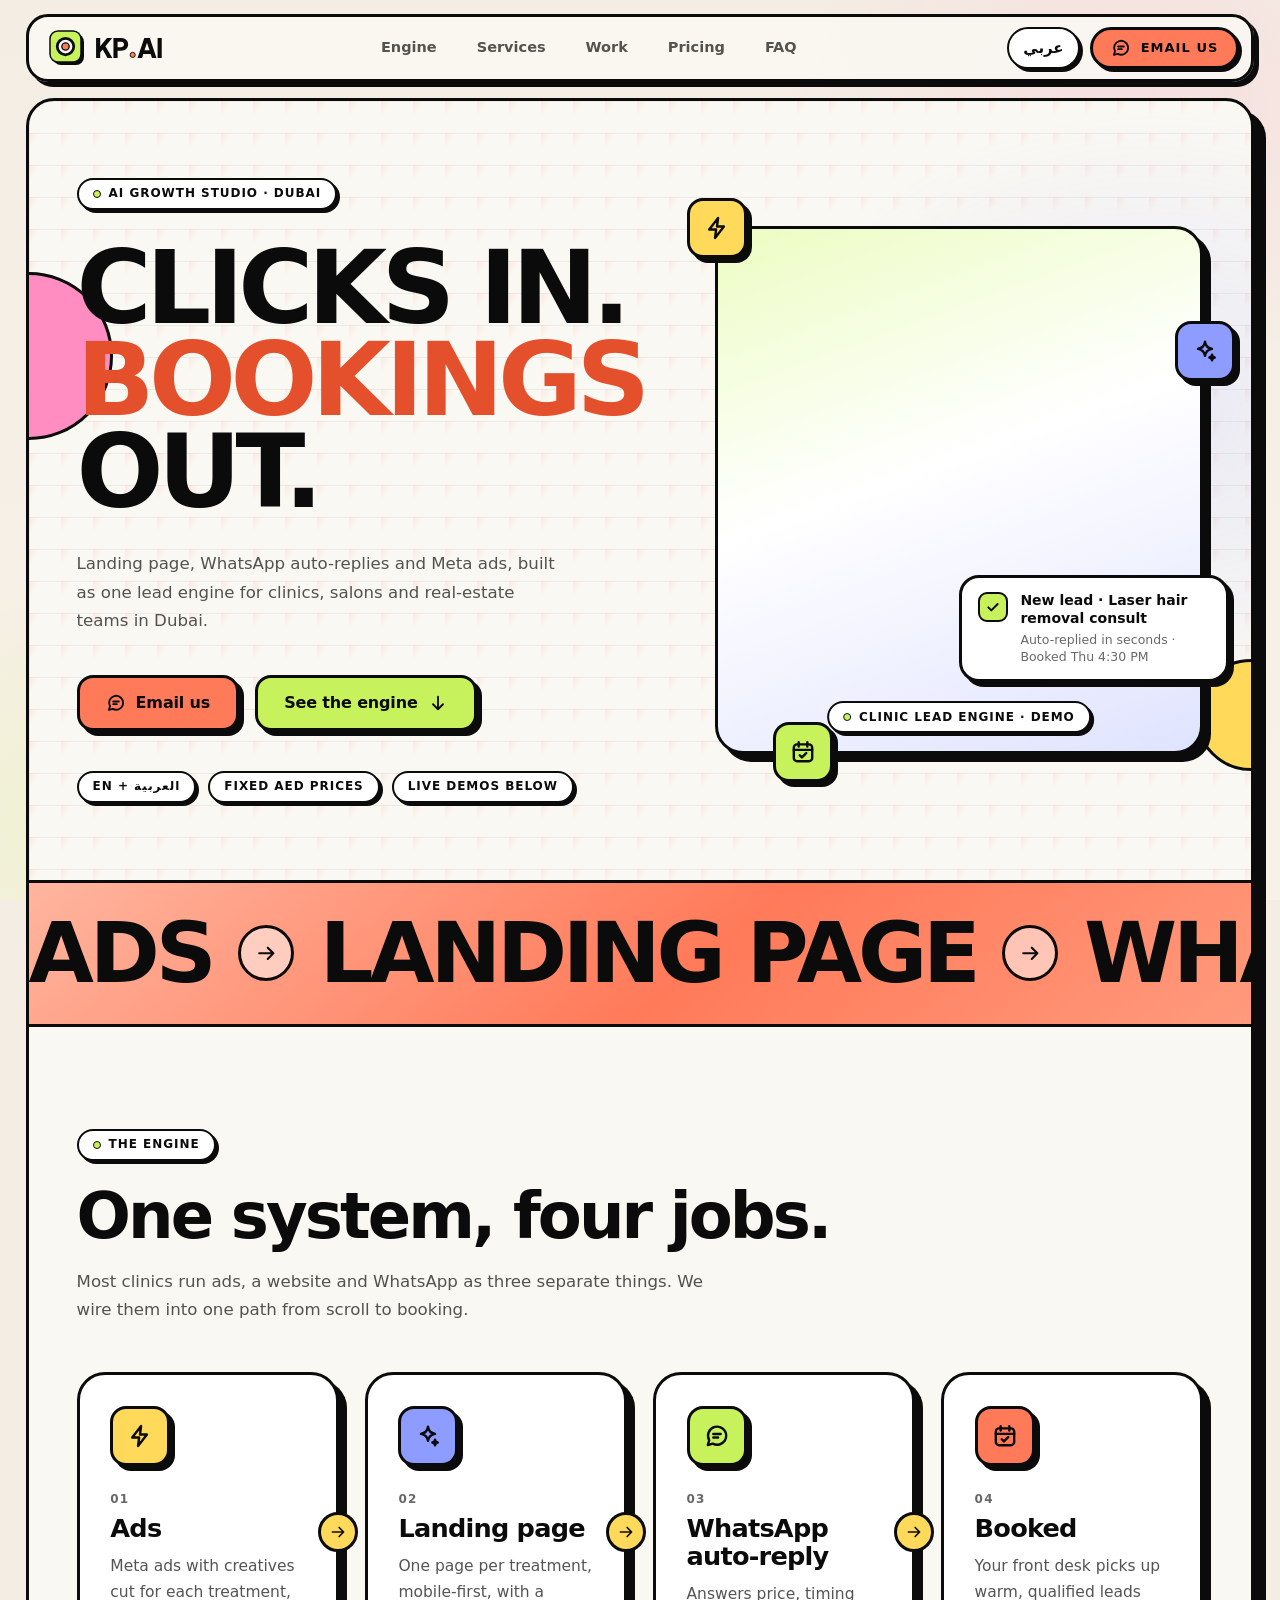
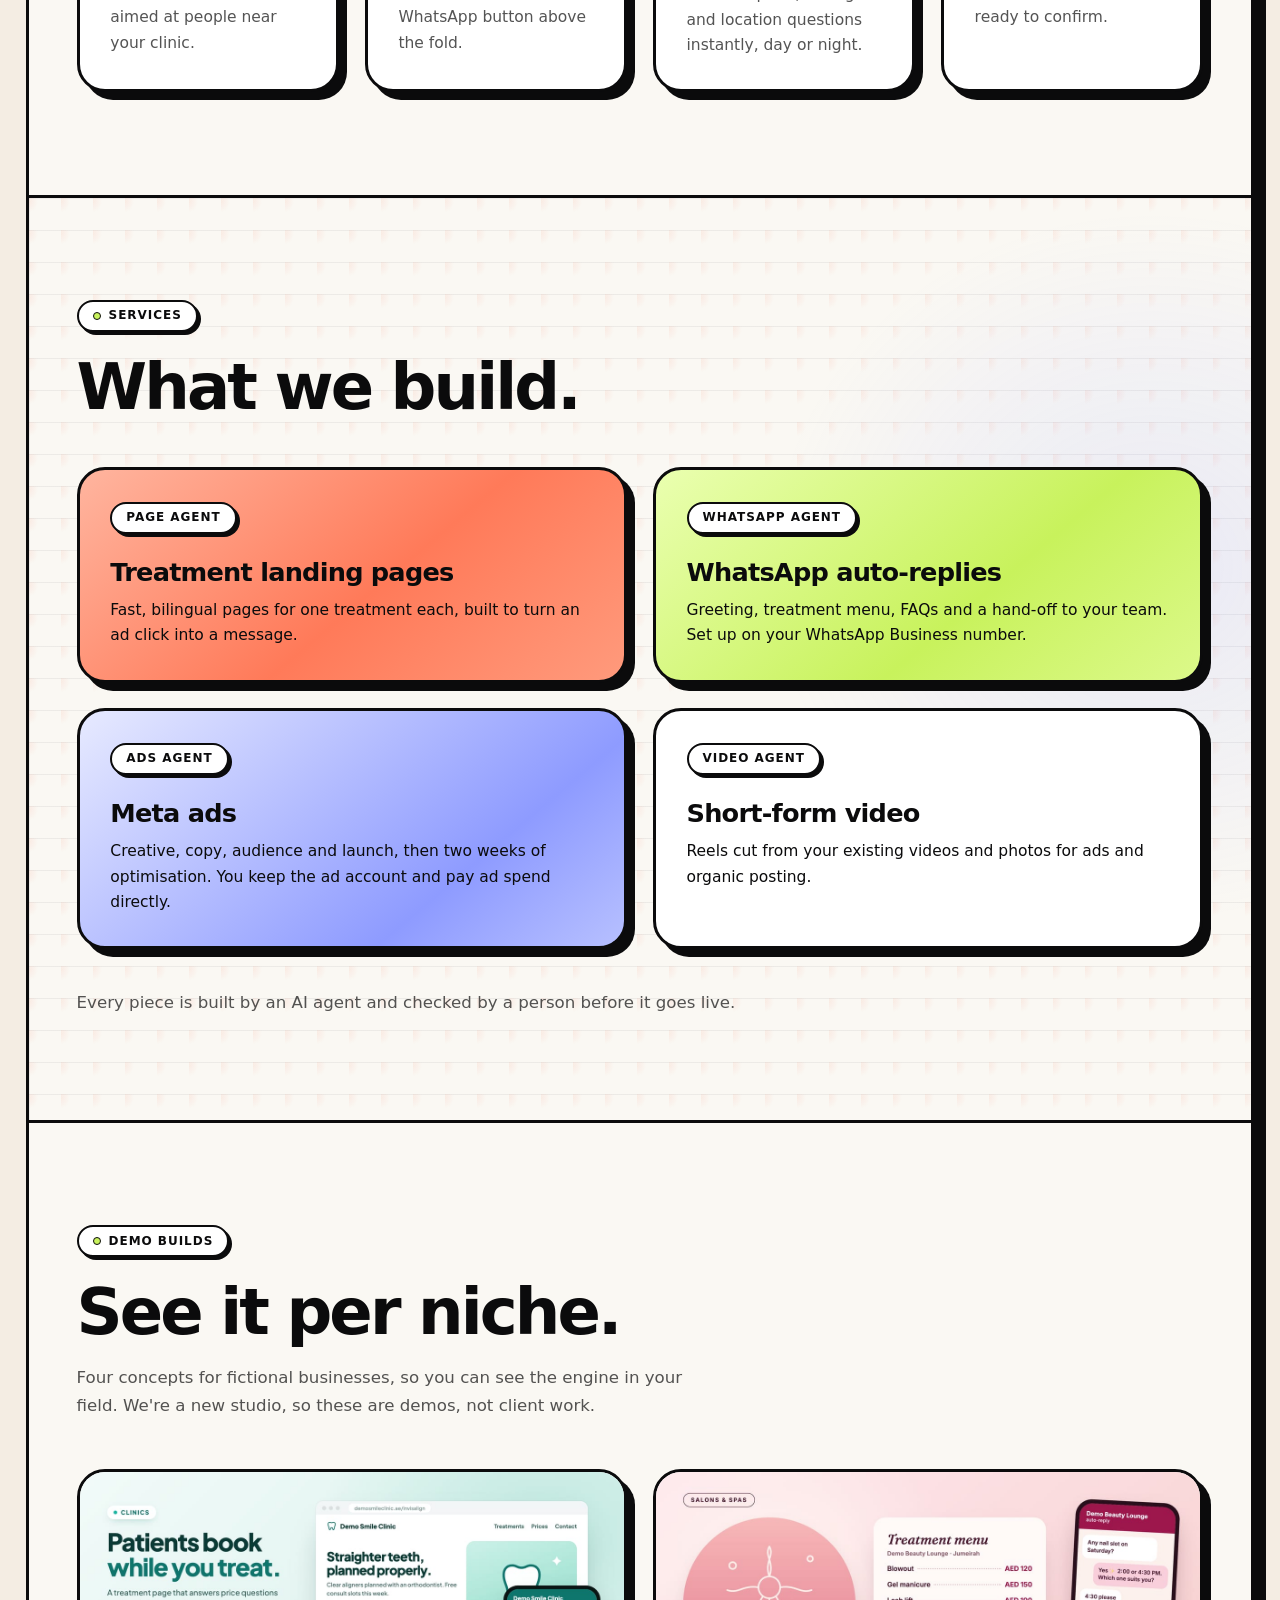
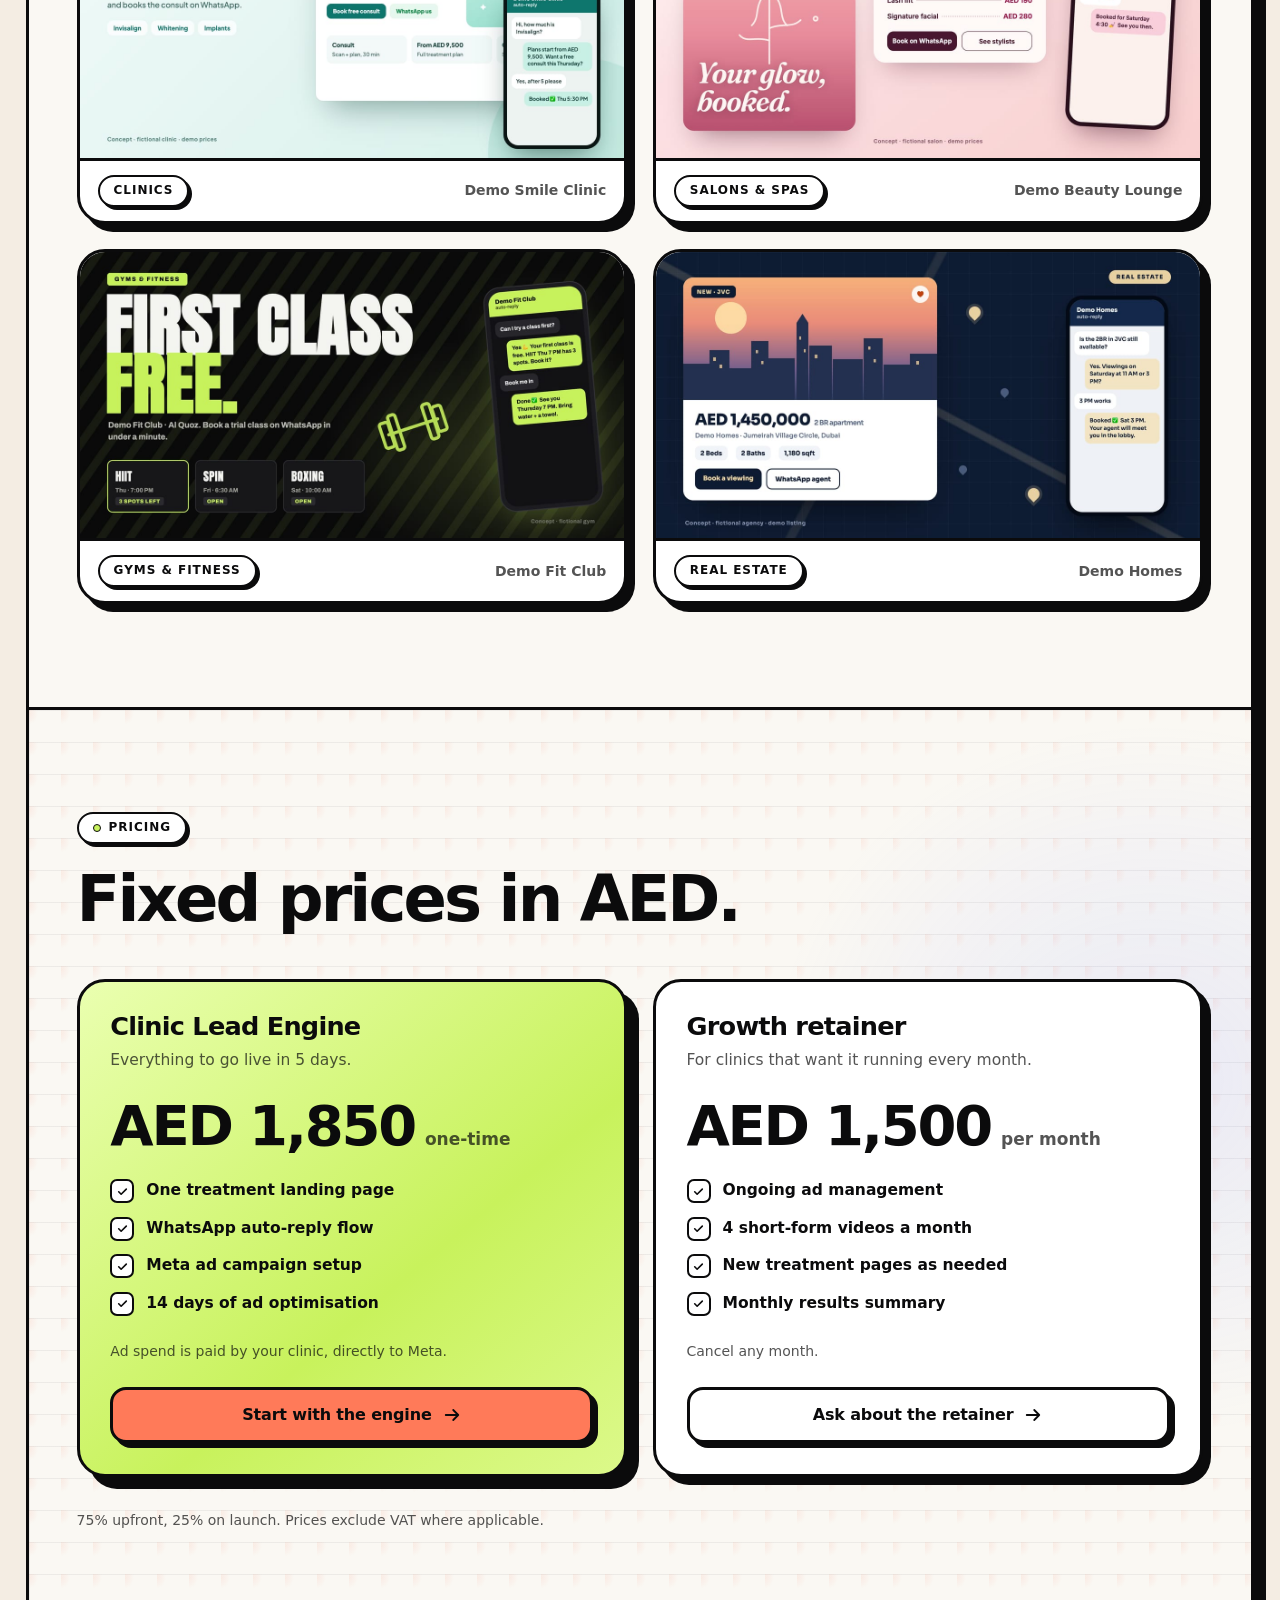
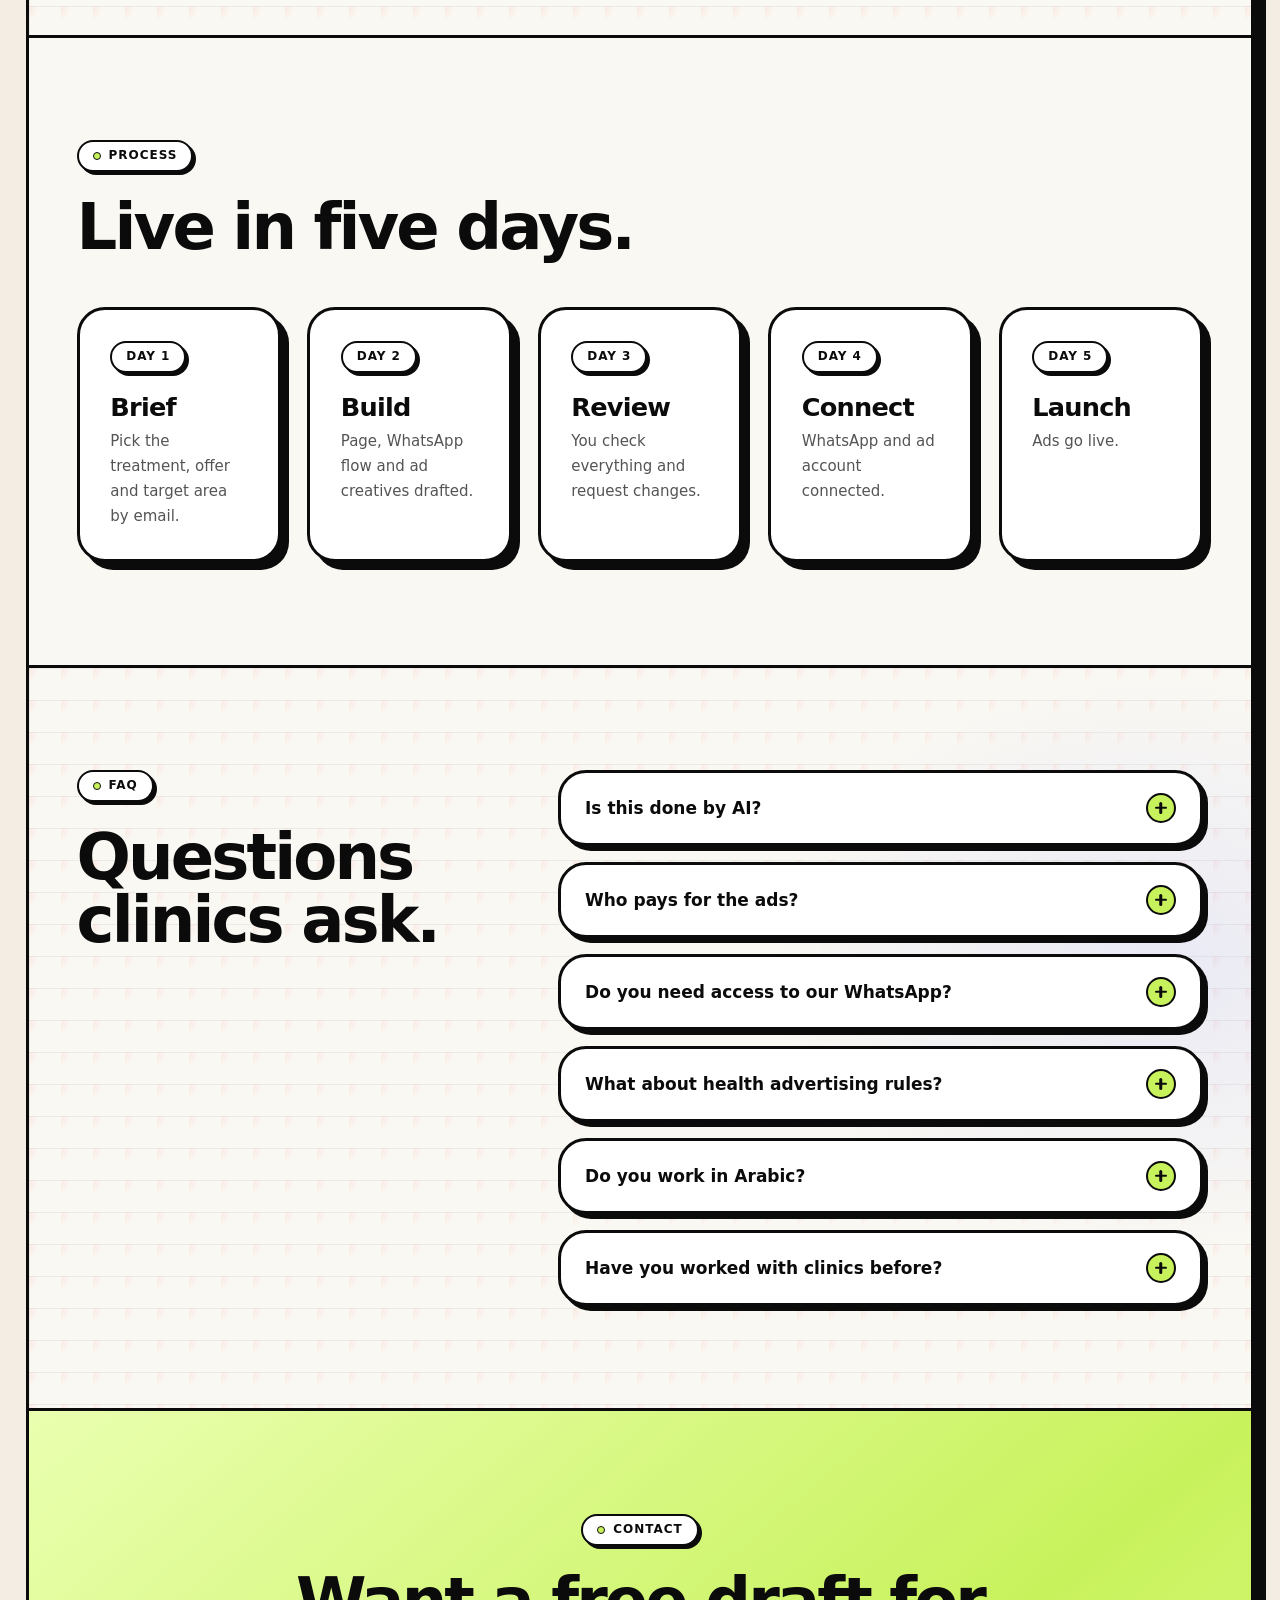
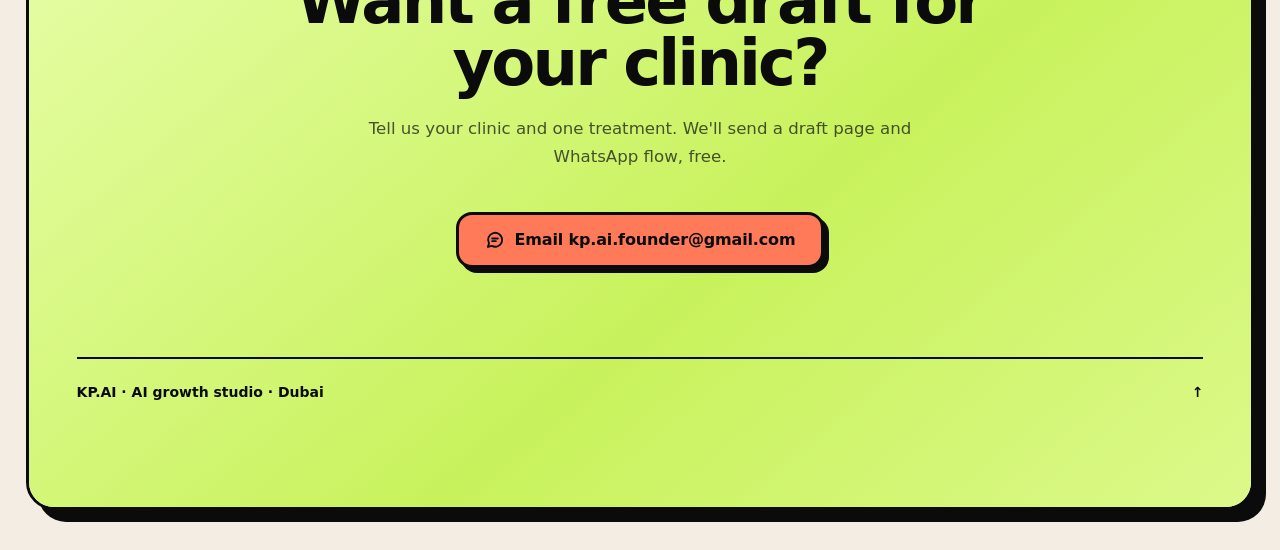
==== commit 6a31c050: "Redeploy: 4-niche Work section, OG images, 75/25 terms Co-Authored-By: Claude Opus 5.5 <noreply@anth" ====
--- a/index.html
+++ b/index.html
@@ -1 +1 @@
-<!DOCTYPE html><html lang="en" dir="ltr" class="plus_jakarta_sans_edec5582-module__2ToRIG__variable alexandria_ce5f7e2c-module__cGOHyG__variable ibm_plex_sans_arabic_15f0cd2b-module__Z1WPeG__variable"><head><meta charSet="utf-8"/><meta name="viewport" content="width=device-width, initial-scale=1"/><link rel="preload" href="/_next/static/media/280fac012b00b901-s.p.3ihiqn4pviisd.woff2" as="font" crossorigin="" type="font/woff2"/><link rel="preload" href="/_next/static/media/57696fb0c8dcfe1f-s.p.29a202atpp3ye.woff2" as="font" crossorigin="" type="font/woff2"/><link rel="preload" href="/_next/static/media/5ad8fdb5805e9b4a-s.p.0-uv4l43gdmt7.woff2" as="font" crossorigin="" type="font/woff2"/><link rel="preload" href="/_next/static/media/c9a0d344f313d307-s.p.3ik2qu-u9tgho.woff2" as="font" crossorigin="" type="font/woff2"/><link rel="preload" href="/_next/static/media/ceec3e50f42c26e3-s.p.0da8nscnv1nkd.woff2" as="font" crossorigin="" type="font/woff2"/><link rel="preload" href="/_next/static/media/fba5a26ea33df6a3-s.p.18rizl4rsrl42.woff2" as="font" crossorigin="" type="font/woff2"/><link rel="stylesheet" href="/_next/static/chunks/03dwhe_k-biya.css" data-precedence="next"/><link rel="preload" as="script" fetchPriority="low" href="/_next/static/chunks/310vm2bl3xxpt.js"/><script src="/_next/static/chunks/0eo1cde-rr3bs.js" async=""></script><script src="/_next/static/chunks/1rj7ns8rte9vc.js" async=""></script><script src="/_next/static/chunks/1noaplj6rk8zu.js" async=""></script><script src="/_next/static/chunks/turbopack-20_um3tr25gw2.js" async=""></script><script src="/_next/static/chunks/3fntmmi971322.js" async=""></script><script src="/_next/static/chunks/3e3s4a5lpx-fi.js" async=""></script><script src="/_next/static/chunks/39saq_uow7vz4.js" async=""></script><meta name="theme-color" content="#f4ede3"/><meta name="color-scheme" content="light"/><title>KP.AI — AI growth studio for Dubai clinics, salons &amp; real estate</title><meta name="description" content="Landing pages, WhatsApp auto-replies, Meta ads and short-form video, built as one lead engine. Fixed prices in AED. English and Arabic."/><link rel="canonical" href="https://kp6801-ai.github.io/"/><link rel="alternate" hrefLang="en" href="https://kp6801-ai.github.io/"/><link rel="alternate" hrefLang="ar" href="https://kp6801-ai.github.io/ar/"/><link rel="alternate" hrefLang="x-default" href="https://kp6801-ai.github.io/"/><meta property="og:title" content="KP.AI — AI growth studio for Dubai clinics, salons &amp; real estate"/><meta property="og:description" content="Landing pages, WhatsApp auto-replies, Meta ads and short-form video, built as one lead engine. Fixed prices in AED. English and Arabic."/><meta property="og:url" content="https://kp6801-ai.github.io/"/><meta property="og:site_name" content="KP.AI"/><meta property="og:locale" content="en_AE"/><meta property="og:image" content="https://kp6801-ai.github.io/og-en.png"/><meta property="og:image:width" content="1200"/><meta property="og:image:height" content="630"/><meta property="og:image:alt" content="KP.AI — AI growth studio for Dubai clinics, salons &amp; real estate"/><meta property="og:locale:alternate" content="ar_AE"/><meta property="og:type" content="website"/><meta name="twitter:card" content="summary_large_image"/><meta name="twitter:title" content="KP.AI — AI growth studio for Dubai clinics, salons &amp; real estate"/><meta name="twitter:description" content="Landing pages, WhatsApp auto-replies, Meta ads and short-form video, built as one lead engine. Fixed prices in AED. English and Arabic."/><meta name="twitter:image" content="https://kp6801-ai.github.io/og-en.png"/><link rel="icon" href="/brand/mark.svg" type="image/svg+xml"/><link rel="icon" href="/favicon.ico" sizes="any"/><link rel="apple-touch-icon" href="/brand/apple-touch-icon.png"/><meta name="next-size-adjust" content=""/><script>document.documentElement.classList.add('js')</script><script src="/_next/static/chunks/0cz1d0mv5g_q7.js" noModule=""></script></head><body><div hidden=""><!--$--><!--/$--></div><a class="nb-skip" href="#main">Skip to content</a><header class="nb-nav" data-scrolled="false"><a href="/" aria-label="KP.AI home" class="nb-nav__brand"><svg class="h-9 w-9" viewBox="0 0 72 72" aria-hidden="true"><rect class="nb-svg-ink" x="8" y="8" width="62" height="62" rx="16"></rect><rect class="nb-svg-lime" x="2" y="2" width="62" height="62" rx="16" stroke-width="3"></rect><circle class="nb-svg-paper" cx="33" cy="33" r="16.5" stroke-width="5.5"></circle><circle class="nb-svg-coral" cx="33" cy="33" r="7.4" stroke-width="2.6"></circle></svg><svg class="h-[22px] w-auto" viewBox="2.6 21.5 254.27 82.5" aria-hidden="true"><path fill="currentColor" d="M22.10 100L6.60 100L6.60 25.50L22.10 25.50L22.10 56.10L47.60 25.50L67 25.50L41.80 55.90L67.60 100L49.50 100L31.30 68.50L22.10 79.60M87.30 100L71.80 100L71.80 25.50L100.40 25.50Q108.10 25.50 114.05 28.20Q120 30.90 123.40 36.20Q126.80 41.50 126.80 49.30Q126.80 56.90 123.35 62.20Q119.90 67.50 113.95 70.25Q108 73 100.40 73L87.30 73L87.30 100M87.30 39L87.30 59.50L100.50 59.50Q103.80 59.50 106.20 58.20Q108.60 56.90 109.95 54.60Q111.30 52.30 111.30 49.30Q111.30 46.20 109.95 43.90Q108.60 41.60 106.20 40.30Q103.80 39 100.50 39M178.97 100L162.17 100L187.37 25.50L207.97 25.50L233.17 100L216.27 100L211.27 84.80L183.97 84.80L178.97 100M197.67 42.60L188.27 71.30L206.97 71.30M252.87 100L237.37 100L237.37 25.50L252.87 25.50"></path><circle class="nb-svg-coral" cx="143.94" cy="88.64" r="9.69" stroke-width="3.35"></circle></svg></a><nav aria-label="Primary" class="hidden items-center gap-1 lg:flex"><a href="#engine" class="nb-nav__link">Engine</a><a href="#services" class="nb-nav__link">Services</a><a href="#work" class="nb-nav__link">Work</a><a href="#pricing" class="nb-nav__link">Pricing</a><a href="#faq" class="nb-nav__link">FAQ</a></nav><div class="flex items-center gap-2.5"><a class="nb-lang" href="/ar/" lang="ar" hrefLang="ar" aria-label="Read this page in Arabic">عربي</a><a class="nb-btn nb-btn--coral nb-btn--sm hidden sm:inline-flex" href="mailto:kp.ai.founder@gmail.com?subject=Clinic%20Lead%20Engine&amp;body=Hi%20KP.AI%2C%20I&#x27;d%20like%20to%20know%20more%20about%20the%20Clinic%20Lead%20Engine."><svg viewBox="0 0 24 24" class="nb-ico" fill="none" stroke="currentColor" stroke-width="2.2" stroke-linecap="round" stroke-linejoin="round" aria-hidden="true" focusable="false"><path d="M20.5 11.6a8.4 8.4 0 0 1-12.4 7.4L3.5 20.3l1.3-4.4A8.4 8.4 0 1 1 20.5 11.6Z"></path><path d="M8.6 10.2h6.8M8.6 13.4h4.4"></path></svg>Email us</a><button type="button" class="nb-burger lg:hidden" aria-expanded="false" aria-controls="nb-menu" aria-label="Open menu"><span></span><span></span></button></div></header><div id="nb-menu" class="nb-menu lg:hidden" data-open="false" aria-hidden="true"><a href="#engine" tabindex="-1">Engine</a><a href="#services" tabindex="-1">Services</a><a href="#work" tabindex="-1">Work</a><a href="#pricing" tabindex="-1">Pricing</a><a href="#faq" tabindex="-1">FAQ</a><a class="nb-btn nb-btn--coral mt-8 self-start" href="mailto:kp.ai.founder@gmail.com?subject=Clinic%20Lead%20Engine&amp;body=Hi%20KP.AI%2C%20I&#x27;d%20like%20to%20know%20more%20about%20the%20Clinic%20Lead%20Engine." tabindex="-1"><svg viewBox="0 0 24 24" class="nb-ico" fill="none" stroke="currentColor" stroke-width="2.2" stroke-linecap="round" stroke-linejoin="round" aria-hidden="true" focusable="false"><path d="M20.5 11.6a8.4 8.4 0 0 1-12.4 7.4L3.5 20.3l1.3-4.4A8.4 8.4 0 1 1 20.5 11.6Z"></path><path d="M8.6 10.2h6.8M8.6 13.4h4.4"></path></svg>Email us</a></div><main id="main" class="nb-frame"><section id="top" class="nb-section nb-hero nb-grid-paper" aria-labelledby="hero-title"><span class="nb-blob nb-blob--pink -start-[84px] top-[22%] hidden h-[168px] w-[168px] lg:block" aria-hidden="true"></span><span class="nb-blob nb-blob--lemon -end-[56px] bottom-[14%] h-[112px] w-[112px]" aria-hidden="true"></span><div class="nb-inner nb-hero__grid relative z-[1]"><div><p class="nb-pill nb-reveal" data-fade="true"><span class="nb-dot nb-dot--live" aria-hidden="true"></span>AI growth studio · Dubai</p><h1 id="hero-title" class="nb-display nb-hero__title nb-reveal mt-8"><span class="block">Clicks in.</span><span class="nb-accent-coral block">Bookings</span><span class="block">out.</span></h1><p class="nb-lead nb-reveal mt-8 max-w-[46ch]" data-fade="true">Landing page, WhatsApp auto-replies and Meta ads, built as one lead engine for clinics, salons and real-estate teams in Dubai.</p><div class="nb-reveal mt-10 flex flex-wrap gap-4" data-fade="true"><a class="nb-btn nb-btn--coral" href="mailto:kp.ai.founder@gmail.com?subject=Clinic%20Lead%20Engine&amp;body=Hi%20KP.AI%2C%20I&#x27;d%20like%20to%20know%20more%20about%20the%20Clinic%20Lead%20Engine."><svg viewBox="0 0 24 24" class="nb-ico" fill="none" stroke="currentColor" stroke-width="2.2" stroke-linecap="round" stroke-linejoin="round" aria-hidden="true" focusable="false"><path d="M20.5 11.6a8.4 8.4 0 0 1-12.4 7.4L3.5 20.3l1.3-4.4A8.4 8.4 0 1 1 20.5 11.6Z"></path><path d="M8.6 10.2h6.8M8.6 13.4h4.4"></path></svg>Email us</a><a class="nb-btn nb-btn--lime" href="#engine">See the engine<svg viewBox="0 0 24 24" class="nb-ico" fill="none" stroke="currentColor" stroke-width="2.2" stroke-linecap="round" stroke-linejoin="round" aria-hidden="true" focusable="false"><path d="M12 4.5v15M6 13.5l6 6 6-6"></path></svg></a></div><ul class="nb-reveal mt-10 flex flex-wrap gap-3" data-fade="true"><li class="nb-pill">EN + العربية</li><li class="nb-pill">Fixed AED prices</li><li class="nb-pill">Live demos below</li></ul></div><div class="nb-stage nb-reveal"><div class="nb-card nb-stage__card"><p class="nb-pill nb-stage__badge"><span class="nb-dot nb-dot--live" aria-hidden="true"></span>Clinic Lead Engine · demo</p></div><span class="nb-float nb-tile nb-tile--lemon -top-6 -start-3 lg:-top-7 lg:-start-7" aria-hidden="true"><svg viewBox="0 0 24 24" fill="none" stroke="currentColor" stroke-width="2.2" stroke-linecap="round" stroke-linejoin="round" aria-hidden="true" focusable="false"><path d="M13 2.8 4.8 13.4h6.4l-1 7.8 8.2-10.6H12l1-7.8Z"></path></svg></span><span class="nb-float nb-tile nb-tile--peri top-[18%] -end-3 lg:-end-8" aria-hidden="true"><svg viewBox="0 0 24 24" fill="none" stroke="currentColor" stroke-width="2.2" stroke-linecap="round" stroke-linejoin="round" aria-hidden="true" focusable="false"><path d="M12 3.5c.6 4.2 2.3 5.9 6.5 6.5-4.2.6-5.9 2.3-6.5 6.5-.6-4.2-2.3-5.9-6.5-6.5 4.2-.6 5.9-2.3 6.5-6.5Z"></path><path d="M18.5 15.5c.25 1.6.9 2.25 2.5 2.5-1.6.25-2.25.9-2.5 2.5-.25-1.6-.9-2.25-2.5-2.5 1.6-.25 2.25-.9 2.5-2.5Z"></path></svg></span><span class="nb-float nb-tile nb-tile--lime -bottom-7 start-[12%]" aria-hidden="true"><svg viewBox="0 0 24 24" fill="none" stroke="currentColor" stroke-width="2.2" stroke-linecap="round" stroke-linejoin="round" aria-hidden="true" focusable="false"><rect x="3.5" y="5" width="17" height="15.5" rx="3"></rect><path d="M3.5 10h17M8 3v4M16 3v4M9 15l2 2 4-4"></path></svg></span><div class="nb-notify" role="status"><div class="flex items-start gap-3"><span class="nb-notify__check" aria-hidden="true"><svg viewBox="0 0 24 24" fill="none" stroke="currentColor" stroke-width="3" stroke-linecap="round" stroke-linejoin="round" aria-hidden="true" focusable="false"><path d="m5 12.5 4.5 4.5L19 7.5"></path></svg></span><div class="min-w-0"><p class="text-[14px] leading-tight font-extrabold">New lead · Laser hair removal consult</p><p class="mt-1 text-[12.5px] leading-snug text-[var(--muted)]">Auto-replied in seconds · Booked Thu 4:30 PM</p></div></div></div></div></div></section><section class="nb-marquee" aria-label="How the engine works"><div class="nb-marquee__track"><div class="nb-marquee__run"><span class="nb-marquee__item">Ads<span class="nb-marquee__arrow"><svg viewBox="0 0 24 24" class="nb-ico nb-ico--dir" fill="none" stroke="currentColor" stroke-width="2.2" stroke-linecap="round" stroke-linejoin="round" aria-hidden="true" focusable="false"><path d="M4.5 12h15M13.5 6l6 6-6 6"></path></svg></span></span><span class="nb-marquee__item">Landing page<span class="nb-marquee__arrow"><svg viewBox="0 0 24 24" class="nb-ico nb-ico--dir" fill="none" stroke="currentColor" stroke-width="2.2" stroke-linecap="round" stroke-linejoin="round" aria-hidden="true" focusable="false"><path d="M4.5 12h15M13.5 6l6 6-6 6"></path></svg></span></span><span class="nb-marquee__item">WhatsApp<span class="nb-marquee__arrow"><svg viewBox="0 0 24 24" class="nb-ico nb-ico--dir" fill="none" stroke="currentColor" stroke-width="2.2" stroke-linecap="round" stroke-linejoin="round" aria-hidden="true" focusable="false"><path d="M4.5 12h15M13.5 6l6 6-6 6"></path></svg></span></span><span class="nb-marquee__item">Booked<span class="nb-marquee__arrow"><svg viewBox="0 0 24 24" class="nb-ico nb-ico--dir" fill="none" stroke="currentColor" stroke-width="2.2" stroke-linecap="round" stroke-linejoin="round" aria-hidden="true" focusable="false"><path d="M4.5 12h15M13.5 6l6 6-6 6"></path></svg></span></span></div><div class="nb-marquee__run" aria-hidden="true"><span class="nb-marquee__item">Ads<span class="nb-marquee__arrow"><svg viewBox="0 0 24 24" class="nb-ico nb-ico--dir" fill="none" stroke="currentColor" stroke-width="2.2" stroke-linecap="round" stroke-linejoin="round" aria-hidden="true" focusable="false"><path d="M4.5 12h15M13.5 6l6 6-6 6"></path></svg></span></span><span class="nb-marquee__item">Landing page<span class="nb-marquee__arrow"><svg viewBox="0 0 24 24" class="nb-ico nb-ico--dir" fill="none" stroke="currentColor" stroke-width="2.2" stroke-linecap="round" stroke-linejoin="round" aria-hidden="true" focusable="false"><path d="M4.5 12h15M13.5 6l6 6-6 6"></path></svg></span></span><span class="nb-marquee__item">WhatsApp<span class="nb-marquee__arrow"><svg viewBox="0 0 24 24" class="nb-ico nb-ico--dir" fill="none" stroke="currentColor" stroke-width="2.2" stroke-linecap="round" stroke-linejoin="round" aria-hidden="true" focusable="false"><path d="M4.5 12h15M13.5 6l6 6-6 6"></path></svg></span></span><span class="nb-marquee__item">Booked<span class="nb-marquee__arrow"><svg viewBox="0 0 24 24" class="nb-ico nb-ico--dir" fill="none" stroke="currentColor" stroke-width="2.2" stroke-linecap="round" stroke-linejoin="round" aria-hidden="true" focusable="false"><path d="M4.5 12h15M13.5 6l6 6-6 6"></path></svg></span></span></div></div></section><section id="engine" class="nb-section" aria-labelledby="engine-title"><div class="nb-inner"><header class="nb-head"><p class="nb-pill"><span class="nb-dot" aria-hidden="true"></span>The engine</p><h2 id="engine-title" class="nb-h2 mt-6">One system, four jobs.</h2><p class="nb-lead mt-5 max-w-[60ch]">Most clinics run ads, a website and WhatsApp as three separate things. We wire them into one path from scroll to booking.</p></header><ol class="nb-steps mt-12"><li class="nb-card nb-step"><span class="nb-tile nb-tile--lemon" aria-hidden="true"><svg viewBox="0 0 24 24" fill="none" stroke="currentColor" stroke-width="2.2" stroke-linecap="round" stroke-linejoin="round" aria-hidden="true" focusable="false"><path d="M13 2.8 4.8 13.4h6.4l-1 7.8 8.2-10.6H12l1-7.8Z"></path></svg></span><p class="nb-label mt-6 text-[var(--muted)]">01</p><h3 class="nb-h3 mt-1">Ads</h3><p class="mt-3 text-[15.5px] text-[var(--text-dim)]">Meta ads with creatives cut for each treatment, aimed at people near your clinic.</p><span class="nb-step__arrow" aria-hidden="true"><svg viewBox="0 0 24 24" class="nb-ico nb-ico--dir" fill="none" stroke="currentColor" stroke-width="2.2" stroke-linecap="round" stroke-linejoin="round" aria-hidden="true" focusable="false"><path d="M4.5 12h15M13.5 6l6 6-6 6"></path></svg></span></li><li class="nb-card nb-step"><span class="nb-tile nb-tile--peri" aria-hidden="true"><svg viewBox="0 0 24 24" fill="none" stroke="currentColor" stroke-width="2.2" stroke-linecap="round" stroke-linejoin="round" aria-hidden="true" focusable="false"><path d="M12 3.5c.6 4.2 2.3 5.9 6.5 6.5-4.2.6-5.9 2.3-6.5 6.5-.6-4.2-2.3-5.9-6.5-6.5 4.2-.6 5.9-2.3 6.5-6.5Z"></path><path d="M18.5 15.5c.25 1.6.9 2.25 2.5 2.5-1.6.25-2.25.9-2.5 2.5-.25-1.6-.9-2.25-2.5-2.5 1.6-.25 2.25-.9 2.5-2.5Z"></path></svg></span><p class="nb-label mt-6 text-[var(--muted)]">02</p><h3 class="nb-h3 mt-1">Landing page</h3><p class="mt-3 text-[15.5px] text-[var(--text-dim)]">One page per treatment, mobile-first, with a WhatsApp button above the fold.</p><span class="nb-step__arrow" aria-hidden="true"><svg viewBox="0 0 24 24" class="nb-ico nb-ico--dir" fill="none" stroke="currentColor" stroke-width="2.2" stroke-linecap="round" stroke-linejoin="round" aria-hidden="true" focusable="false"><path d="M4.5 12h15M13.5 6l6 6-6 6"></path></svg></span></li><li class="nb-card nb-step"><span class="nb-tile nb-tile--lime" aria-hidden="true"><svg viewBox="0 0 24 24" class="nb-ico" fill="none" stroke="currentColor" stroke-width="2.2" stroke-linecap="round" stroke-linejoin="round" aria-hidden="true" focusable="false"><path d="M20.5 11.6a8.4 8.4 0 0 1-12.4 7.4L3.5 20.3l1.3-4.4A8.4 8.4 0 1 1 20.5 11.6Z"></path><path d="M8.6 10.2h6.8M8.6 13.4h4.4"></path></svg></span><p class="nb-label mt-6 text-[var(--muted)]">03</p><h3 class="nb-h3 mt-1">WhatsApp auto-reply</h3><p class="mt-3 text-[15.5px] text-[var(--text-dim)]">Answers price, timing and location questions instantly, day or night.</p><span class="nb-step__arrow" aria-hidden="true"><svg viewBox="0 0 24 24" class="nb-ico nb-ico--dir" fill="none" stroke="currentColor" stroke-width="2.2" stroke-linecap="round" stroke-linejoin="round" aria-hidden="true" focusable="false"><path d="M4.5 12h15M13.5 6l6 6-6 6"></path></svg></span></li><li class="nb-card nb-step"><span class="nb-tile nb-tile--coral" aria-hidden="true"><svg viewBox="0 0 24 24" fill="none" stroke="currentColor" stroke-width="2.2" stroke-linecap="round" stroke-linejoin="round" aria-hidden="true" focusable="false"><rect x="3.5" y="5" width="17" height="15.5" rx="3"></rect><path d="M3.5 10h17M8 3v4M16 3v4M9 15l2 2 4-4"></path></svg></span><p class="nb-label mt-6 text-[var(--muted)]">04</p><h3 class="nb-h3 mt-1">Booked</h3><p class="mt-3 text-[15.5px] text-[var(--text-dim)]">Your front desk picks up warm, qualified leads ready to confirm.</p></li></ol></div></section><section id="services" class="nb-section nb-grid-paper" aria-labelledby="services-title"><div class="nb-inner"><header class="nb-head"><p class="nb-pill"><span class="nb-dot" aria-hidden="true"></span>Services</p><h2 id="services-title" class="nb-h2 mt-6">What we build.</h2></header><ul class="nb-services mt-12"><li class="nb-card nb-service nb-card--coral"><p class="nb-pill">Page agent</p><h3 class="nb-h3 mt-6">Treatment landing pages</h3><p class="mt-3 text-[15.5px]">Fast, bilingual pages for one treatment each, built to turn an ad click into a message.</p></li><li class="nb-card nb-service nb-card--lime"><p class="nb-pill">WhatsApp agent</p><h3 class="nb-h3 mt-6">WhatsApp auto-replies</h3><p class="mt-3 text-[15.5px]">Greeting, treatment menu, FAQs and a hand-off to your team. Set up on your WhatsApp Business number.</p></li><li class="nb-card nb-service nb-card--peri"><p class="nb-pill">Ads agent</p><h3 class="nb-h3 mt-6">Meta ads</h3><p class="mt-3 text-[15.5px]">Creative, copy, audience and launch, then two weeks of optimisation. You keep the ad account and pay ad spend directly.</p></li><li class="nb-card nb-service "><p class="nb-pill">Video agent</p><h3 class="nb-h3 mt-6">Short-form video</h3><p class="mt-3 text-[15.5px]">Reels cut from your existing videos and photos for ads and organic posting.</p></li></ul><p class="nb-lead mt-10">Every piece is built by an AI agent and checked by a person before it goes live.</p></div></section><section id="work" class="nb-section" aria-labelledby="work-title"><div class="nb-inner"><header class="nb-head"><p class="nb-pill"><span class="nb-dot" aria-hidden="true"></span>Demo builds</p><h2 id="work-title" class="nb-h2 mt-6">See it per niche.</h2><p class="nb-lead mt-5 max-w-[60ch]">Concepts built for fictional clinics to show how the engine looks in each field. We&#x27;re a new studio, so these are demos, not client work.</p></header><ul class="nb-work mt-12"><li class="nb-card nb-work__item"><img src="/media/demo-dental.jpg" alt="Demo landing page and WhatsApp flow for Demo Dental Studio" width="1200" height="630" loading="lazy" decoding="async"/><div class="nb-work__cap"><span class="nb-pill">Dental</span><span class="text-[14px] font-bold text-[var(--text-dim)]">Demo Dental Studio</span></div></li><li class="nb-card nb-work__item"><img src="/media/demo-aesthetic.jpg" alt="Demo landing page and WhatsApp flow for Demo Aesthetics Clinic" width="1200" height="630" loading="lazy" decoding="async"/><div class="nb-work__cap"><span class="nb-pill">Aesthetics</span><span class="text-[14px] font-bold text-[var(--text-dim)]">Demo Aesthetics Clinic</span></div></li><li class="nb-card nb-work__item"><img src="/media/demo-physio.jpg" alt="Demo landing page and WhatsApp flow for Demo Physio Lab" width="1200" height="630" loading="lazy" decoding="async"/><div class="nb-work__cap"><span class="nb-pill">Physiotherapy</span><span class="text-[14px] font-bold text-[var(--text-dim)]">Demo Physio Lab</span></div></li><li class="nb-card nb-work__item"><img src="/media/demo-dermatology.jpg" alt="Demo landing page and WhatsApp flow for Demo Skin Clinic" width="1200" height="630" loading="lazy" decoding="async"/><div class="nb-work__cap"><span class="nb-pill">Dermatology</span><span class="text-[14px] font-bold text-[var(--text-dim)]">Demo Skin Clinic</span></div></li><li class="nb-card nb-work__item"><img src="/media/demo-hair.jpg" alt="Demo landing page and WhatsApp flow for Demo Hair Clinic" width="1200" height="630" loading="lazy" decoding="async"/><div class="nb-work__cap"><span class="nb-pill">Hair restoration</span><span class="text-[14px] font-bold text-[var(--text-dim)]">Demo Hair Clinic</span></div></li><li class="nb-card nb-work__item"><img src="/media/demo-eye.jpg" alt="Demo landing page and WhatsApp flow for Demo Eye Centre" width="1200" height="630" loading="lazy" decoding="async"/><div class="nb-work__cap"><span class="nb-pill">Eye care</span><span class="text-[14px] font-bold text-[var(--text-dim)]">Demo Eye Centre</span></div></li><li class="nb-card nb-work__item"><img src="/media/demo-vet.jpg" alt="Demo landing page and WhatsApp flow for Demo Vet Clinic" width="1200" height="630" loading="lazy" decoding="async"/><div class="nb-work__cap"><span class="nb-pill">Veterinary</span><span class="text-[14px] font-bold text-[var(--text-dim)]">Demo Vet Clinic</span></div></li></ul></div></section><section id="pricing" class="nb-section nb-grid-paper" aria-labelledby="pricing-title"><div class="nb-inner"><header class="nb-head"><p class="nb-pill"><span class="nb-dot" aria-hidden="true"></span>Pricing</p><h2 id="pricing-title" class="nb-h2 mt-6">Fixed prices in AED.</h2></header><div class="nb-plans mt-12"><article class="nb-card nb-plan nb-card--lime nb-plan--featured"><h3 class="nb-h3">Clinic Lead Engine</h3><p class="mt-2 text-[15.5px] text-[var(--text-dim)]">Everything to go live in 5 days.</p><p class="nb-price mt-6"><span class="nb-price__num">AED 1,850</span><span class="nb-price__unit">one-time</span></p><ul class="mt-6 grid gap-3"><li class="flex items-start gap-3 text-[15.5px] font-semibold"><span class="nb-check" aria-hidden="true"><svg viewBox="0 0 24 24" fill="none" stroke="currentColor" stroke-width="3" stroke-linecap="round" stroke-linejoin="round" aria-hidden="true" focusable="false"><path d="m5 12.5 4.5 4.5L19 7.5"></path></svg></span>One treatment landing page</li><li class="flex items-start gap-3 text-[15.5px] font-semibold"><span class="nb-check" aria-hidden="true"><svg viewBox="0 0 24 24" fill="none" stroke="currentColor" stroke-width="3" stroke-linecap="round" stroke-linejoin="round" aria-hidden="true" focusable="false"><path d="m5 12.5 4.5 4.5L19 7.5"></path></svg></span>WhatsApp auto-reply flow</li><li class="flex items-start gap-3 text-[15.5px] font-semibold"><span class="nb-check" aria-hidden="true"><svg viewBox="0 0 24 24" fill="none" stroke="currentColor" stroke-width="3" stroke-linecap="round" stroke-linejoin="round" aria-hidden="true" focusable="false"><path d="m5 12.5 4.5 4.5L19 7.5"></path></svg></span>Meta ad campaign setup</li><li class="flex items-start gap-3 text-[15.5px] font-semibold"><span class="nb-check" aria-hidden="true"><svg viewBox="0 0 24 24" fill="none" stroke="currentColor" stroke-width="3" stroke-linecap="round" stroke-linejoin="round" aria-hidden="true" focusable="false"><path d="m5 12.5 4.5 4.5L19 7.5"></path></svg></span>14 days of ad optimisation</li></ul><p class="mt-6 text-[14px] text-[var(--text-dim)]">Ad spend is paid by your clinic, directly to Meta.</p><a class="nb-btn mt-6 w-full nb-btn--coral" href="mailto:kp.ai.founder@gmail.com?subject=Free%20draft%20for%20my%20clinic%3A%20Clinic%20Lead%20Engine">Start with the engine<svg viewBox="0 0 24 24" class="nb-ico nb-ico--dir" fill="none" stroke="currentColor" stroke-width="2.2" stroke-linecap="round" stroke-linejoin="round" aria-hidden="true" focusable="false"><path d="M4.5 12h15M13.5 6l6 6-6 6"></path></svg></a></article><article class="nb-card nb-plan "><h3 class="nb-h3">Growth retainer</h3><p class="mt-2 text-[15.5px] text-[var(--text-dim)]">For clinics that want it running every month.</p><p class="nb-price mt-6"><span class="nb-price__num">AED 1,500</span><span class="nb-price__unit">per month</span></p><ul class="mt-6 grid gap-3"><li class="flex items-start gap-3 text-[15.5px] font-semibold"><span class="nb-check" aria-hidden="true"><svg viewBox="0 0 24 24" fill="none" stroke="currentColor" stroke-width="3" stroke-linecap="round" stroke-linejoin="round" aria-hidden="true" focusable="false"><path d="m5 12.5 4.5 4.5L19 7.5"></path></svg></span>Ongoing ad management</li><li class="flex items-start gap-3 text-[15.5px] font-semibold"><span class="nb-check" aria-hidden="true"><svg viewBox="0 0 24 24" fill="none" stroke="currentColor" stroke-width="3" stroke-linecap="round" stroke-linejoin="round" aria-hidden="true" focusable="false"><path d="m5 12.5 4.5 4.5L19 7.5"></path></svg></span>4 short-form videos a month</li><li class="flex items-start gap-3 text-[15.5px] font-semibold"><span class="nb-check" aria-hidden="true"><svg viewBox="0 0 24 24" fill="none" stroke="currentColor" stroke-width="3" stroke-linecap="round" stroke-linejoin="round" aria-hidden="true" focusable="false"><path d="m5 12.5 4.5 4.5L19 7.5"></path></svg></span>New treatment pages as needed</li><li class="flex items-start gap-3 text-[15.5px] font-semibold"><span class="nb-check" aria-hidden="true"><svg viewBox="0 0 24 24" fill="none" stroke="currentColor" stroke-width="3" stroke-linecap="round" stroke-linejoin="round" aria-hidden="true" focusable="false"><path d="m5 12.5 4.5 4.5L19 7.5"></path></svg></span>Monthly results summary</li></ul><p class="mt-6 text-[14px] text-[var(--text-dim)]">Cancel any month.</p><a class="nb-btn mt-6 w-full " href="mailto:kp.ai.founder@gmail.com?subject=Free%20draft%20for%20my%20clinic%3A%20Growth%20retainer">Ask about the retainer<svg viewBox="0 0 24 24" class="nb-ico nb-ico--dir" fill="none" stroke="currentColor" stroke-width="2.2" stroke-linecap="round" stroke-linejoin="round" aria-hidden="true" focusable="false"><path d="M4.5 12h15M13.5 6l6 6-6 6"></path></svg></a></article></div><p class="mt-8 text-[14px] text-[var(--text-dim)]">75% upfront, 25% on launch. Prices exclude VAT where applicable.</p></div></section><section id="process" class="nb-section" aria-labelledby="process-title"><div class="nb-inner"><header class="nb-head"><p class="nb-pill"><span class="nb-dot" aria-hidden="true"></span>Process</p><h2 id="process-title" class="nb-h2 mt-6">Live in five days.</h2></header><ol class="nb-process mt-12"><li class="nb-card nb-process__step"><p class="nb-pill">Day 1</p><h3 class="nb-h3 mt-5">Brief</h3><p class="mt-2 text-[15px] text-[var(--text-dim)]">Pick the treatment, offer and target area by email.</p></li><li class="nb-card nb-process__step"><p class="nb-pill">Day 2</p><h3 class="nb-h3 mt-5">Build</h3><p class="mt-2 text-[15px] text-[var(--text-dim)]">Page, WhatsApp flow and ad creatives drafted.</p></li><li class="nb-card nb-process__step"><p class="nb-pill">Day 3</p><h3 class="nb-h3 mt-5">Review</h3><p class="mt-2 text-[15px] text-[var(--text-dim)]">You check everything and request changes.</p></li><li class="nb-card nb-process__step"><p class="nb-pill">Day 4</p><h3 class="nb-h3 mt-5">Connect</h3><p class="mt-2 text-[15px] text-[var(--text-dim)]">WhatsApp and ad account connected.</p></li><li class="nb-card nb-process__step"><p class="nb-pill">Day 5</p><h3 class="nb-h3 mt-5">Launch</h3><p class="mt-2 text-[15px] text-[var(--text-dim)]">Ads go live.</p></li></ol></div></section><section id="faq" class="nb-section nb-grid-paper" aria-labelledby="faq-title"><div class="nb-inner nb-faq"><header class="nb-head"><p class="nb-pill"><span class="nb-dot" aria-hidden="true"></span>FAQ</p><h2 id="faq-title" class="nb-h2 mt-6">Questions clinics ask.</h2></header><div class="grid gap-4"><details class="nb-card nb-qa"><summary><span>Is this done by AI?</span><span class="nb-qa__plus" aria-hidden="true"></span></summary><p>Yes. AI agents build the pages, write the replies and prepare the ads. A person checks every piece before it goes live, and you approve everything.</p></details><details class="nb-card nb-qa"><summary><span>Who pays for the ads?</span><span class="nb-qa__plus" aria-hidden="true"></span></summary><p>Your clinic pays ad spend directly to Meta on your own ad account. Our fee covers the build and management.</p></details><details class="nb-card nb-qa"><summary><span>Do you need access to our WhatsApp?</span><span class="nb-qa__plus" aria-hidden="true"></span></summary><p>We set up auto-replies on your WhatsApp Business number with your team. You keep full control and can switch them off any time.</p></details><details class="nb-card nb-qa"><summary><span>What about health advertising rules?</span><span class="nb-qa__plus" aria-hidden="true"></span></summary><p>Health ads in the UAE can need approval from the relevant health authority. Your clinic stays the advertiser, and we prepare everything for your sign-off before anything runs.</p></details><details class="nb-card nb-qa"><summary><span>Do you work in Arabic?</span><span class="nb-qa__plus" aria-hidden="true"></span></summary><p>Yes. Pages and replies can be in English, Arabic or both.</p></details><details class="nb-card nb-qa"><summary><span>Have you worked with clinics before?</span><span class="nb-qa__plus" aria-hidden="true"></span></summary><p>We&#x27;re a new studio. That&#x27;s why every pitch starts with a free draft for your clinic, so you can judge the work before paying.</p></details></div></div></section><section id="contact" class="nb-section nb-contact" aria-labelledby="contact-title"><div class="nb-inner text-center"><p class="nb-pill"><span class="nb-dot nb-dot--live" aria-hidden="true"></span>Contact</p><h2 id="contact-title" class="nb-h2 mx-auto mt-6 max-w-[18ch]">Want a free draft for your clinic?</h2><p class="nb-lead mx-auto mt-5 max-w-[52ch]">Tell us your clinic and one treatment. We&#x27;ll send a draft page and WhatsApp flow, free.</p><a class="nb-btn nb-btn--coral mt-10" href="mailto:kp.ai.founder@gmail.com?subject=Free%20draft%20for%20my%20clinic"><svg viewBox="0 0 24 24" class="nb-ico" fill="none" stroke="currentColor" stroke-width="2.2" stroke-linecap="round" stroke-linejoin="round" aria-hidden="true" focusable="false"><path d="M20.5 11.6a8.4 8.4 0 0 1-12.4 7.4L3.5 20.3l1.3-4.4A8.4 8.4 0 1 1 20.5 11.6Z"></path><path d="M8.6 10.2h6.8M8.6 13.4h4.4"></path></svg>Email kp.ai.founder@gmail.com</a></div><footer class="nb-inner nb-foot"><span>KP.AI · AI growth studio · Dubai</span><a href="#top">↑</a></footer></section></main><!--$--><!--/$--><script src="/_next/static/chunks/310vm2bl3xxpt.js" id="_R_" async=""></script><script>(self.__next_f=self.__next_f||[]).push([0])</script><script>self.__next_f.push([1,"1:\"$Sreact.fragment\"\n2:I[39756,[\"/_next/static/chunks/3fntmmi971322.js\"],\"default\"]\n3:I[37457,[\"/_next/static/chunks/3fntmmi971322.js\"],\"default\"]\n4:I[65752,[\"/_next/static/chunks/3e3s4a5lpx-fi.js\",\"/_next/static/chunks/39saq_uow7vz4.js\"],\"default\"]\n5:I[85577,[\"/_next/static/chunks/3e3s4a5lpx-fi.js\",\"/_next/static/chunks/39saq_uow7vz4.js\"],\"default\"]\n6:I[36181,[\"/_next/static/chunks/3e3s4a5lpx-fi.js\",\"/_next/static/chunks/39saq_uow7vz4.js\"],\"default\"]\n18:I[68027,[],\"default\",1]\n:HL[\"/_next/static/chunks/03dwhe_k-biya.css\",\"style\"]\n:HL[\"/_next/static/media/280fac012b00b901-s.p.3ihiqn4pviisd.woff2\",\"font\",{\"crossOrigin\":\"\",\"type\":\"font/woff2\"}]\n:HL[\"/_next/static/media/57696fb0c8dcfe1f-s.p.29a202atpp3ye.woff2\",\"font\",{\"crossOrigin\":\"\",\"type\":\"font/woff2\"}]\n:HL[\"/_next/static/media/5ad8fdb5805e9b4a-s.p.0-uv4l43gdmt7.woff2\",\"font\",{\"crossOrigin\":\"\",\"type\":\"font/woff2\"}]\n:HL[\"/_next/static/media/c9a0d344f313d307-s.p.3ik2qu-u9tgho.woff2\",\"font\",{\"crossOrigin\":\"\",\"type\":\"font/woff2\"}]\n:HL[\"/_next/static/media/ceec3e50f42c26e3-s.p.0da8nscnv1nkd.woff2\",\"font\",{\"crossOrigin\":\"\",\"type\":\"font/woff2\"}]\n:HL[\"/_next/static/media/fba5a26ea33df6a3-s.p.18rizl4rsrl42.woff2\",\"font\",{\"crossOrigin\":\"\",\"type\":\"font/woff2\"}]\n16:X\n0:{\"P\":null,\"c\":[\"\",\"\"],\"q\":\"\",\"i\":false,\"f\":[[[\"\",{\"children\":[\"(en)\",{\"children\":[\"__PAGE__\",{},\"$undefined\",\"$undefined\",4608]},\"$undefined\",\"$undefined\",4624]},\"$undefined\",\"$undefined\",4624],[[\"$\",\"$1\",\"c\",{\"children\":[null,[\"$\",\"$L2\",null,{\"parallelRouterKey\":\"children\",\"error\":\"$undefined\",\"errorStyles\":\"$undefined\",\"errorScripts\":\"$undefined\",\"template\":[\"$\",\"$L3\",null,{}],\"templateStyles\":\"$undefined\",\"templateScripts\":\"$undefined\",\"notFound\":[[[\"$\",\"title\",null,{\"children\":\"404: This page could not be found.\"}],[\"$\",\"div\",null,{\"style\":{\"fontFamily\":\"system-ui,\\\"Segoe UI\\\",Roboto,Helvetica,Arial,sans-serif,\\\"Apple Color Emoji\\\",\\\"Segoe UI Emoji\\\"\",\"height\":\"100vh\",\"textAlign\":\"center\",\"display\":\"flex\",\"flexDirection\":\"column\",\"alignItems\":\"center\",\"justifyContent\":\"center\"},\"children\":[\"$\",\"div\",null,{\"children\":[[\"$\",\"style\",null,{\"dangerouslySetInnerHTML\":{\"__html\":\"body{color:#000;background:#fff;margin:0}.next-error-h1{border-right:1px solid rgba(0,0,0,.3)}@media (prefers-color-scheme:dark){body{color:#fff;background:#000}.next-error-h1{border-right:1px solid rgba(255,255,255,.3)}}\"}}],[\"$\",\"h1\",null,{\"className\":\"next-error-h1\",\"style\":{\"display\":\"inline-block\",\"margin\":\"0 20px 0 0\",\"padding\":\"0 23px 0 0\",\"fontSize\":24,\"fontWeight\":500,\"verticalAlign\":\"top\",\"lineHeight\":\"49px\"},\"children\":404}],[\"$\",\"div\",null,{\"style\":{\"display\":\"inline-block\"},\"children\":[\"$\",\"h2\",null,{\"style\":{\"fontSize\":14,\"fontWeight\":400,\"lineHeight\":\"49px\",\"margin\":0},\"children\":\"This page could not be found.\"}]}]]}]}]],[]],\"forbidden\":\"$undefined\",\"unauthorized\":\"$undefined\"}]]}],{\"children\":[[\"$\",\"$1\",\"c\",{\"children\":[[[\"$\",\"link\",\"0\",{\"rel\":\"stylesheet\",\"href\":\"/_next/static/chunks/03dwhe_k-biya.css\",\"precedence\":\"next\",\"crossOrigin\":\"$undefined\",\"nonce\":\"$undefined\"}]],[\"$\",\"html\",null,{\"lang\":\"en\",\"dir\":\"ltr\",\"className\":\"plus_jakarta_sans_edec5582-module__2ToRIG__variable alexandria_ce5f7e2c-module__cGOHyG__variable ibm_plex_sans_arabic_15f0cd2b-module__Z1WPeG__variable\",\"suppressHydrationWarning\":true,\"children\":[[\"$\",\"head\",null,{\"children\":[\"$\",\"script\",null,{\"dangerouslySetInnerHTML\":{\"__html\":\"document.documentElement.classList.add('js')\"}}]}],[\"$\",\"body\",null,{\"children\":[\"$\",\"$L2\",null,{\"parallelRouterKey\":\"children\",\"error\":\"$undefined\",\"errorStyles\":\"$undefined\",\"errorScripts\":\"$undefined\",\"template\":[\"$\",\"$L3\",null,{}],\"templateStyles\":\"$undefined\",\"templateScripts\":\"$undefined\",\"notFound\":[[[\"$\",\"title\",null,{\"children\":\"404: This page could not be found.\"}],[\"$\",\"div\",null,{\"style\":\"$0:f:0:1:0:props:children:1:props:notFound:0:1:props:style\",\"children\":[\"$\",\"div\",null,{\"children\":[[\"$\",\"style\",null,{\"dangerouslySetInnerHTML\":{\"__html\":\"body{color:#000;background:#fff;margin:0}.next-error-h1{border-right:1px solid rgba(0,0,0,.3)}@media (prefers-color-scheme:dark){body{color:#fff;background:#000}.next-error-h1{border-right:1px solid rgba(255,255,255,.3)}}\"}}],[\"$\",\"h1\",null,{\"className\":\"next-error-h1\",\"style\":\"$0:f:0:1:0:props:children:1:props:notFound:0:1:props:children:props:children:1:props:style\",\"children\":404}],[\"$\",\"div\",null,{\"style\":\"$0:f:0:1:0:props:children:1:props:notFound:0:1:props:children:props:children:2:props:style\",\"children\":[\"$\",\"h2\",null,{\"style\":\"$0:f:0:1:0:props:children:1:props:notFound:0:1:props:children:props:children:2:props:children:props:style\",\"children\":\"This page could not be found.\"}]}]]}]}]],[]],\"forbidden\":\"$undefined\",\"unauthorized\":\"$undefined\"}]}]]}]]}],{\"children\":[[\"$\",\"$1\",\"c\",{\"children\":[[\"$\",\"$L4\",null,{\"children\":[[\"$\",\"a\",null,{\"className\":\"nb-skip\",\"href\":\"#main\",\"children\":\"Skip to content\"}],[\"$\",\"$L5\",null,{\"nav\":{\"links\":[{\"href\":\"#engine\",\"label\":\"Engine\"},{\"href\":\"#services\",\"label\":\"Services\"},{\"href\":\"#work\",\"label\":\"Work\"},{\"href\":\"#pricing\",\"label\":\"Pricing\"},{\"href\":\"#faq\",\"label\":\"FAQ\"}],\"cta\":\"Email us\",\"lang\":\"عربي\",\"langHref\":\"/ar/\"},\"a11y\":{\"skip\":\"Skip to content\",\"home\":\"KP.AI home\",\"menuOpen\":\"Open menu\",\"menuClose\":\"Close menu\",\"langLabel\":\"Read this page in Arabic\",\"primaryNav\":\"Primary\"},\"waMessage\":\"Hi KP.AI, I'd like to know more about the Clinic Lead Engine.\",\"locale\":\"en\"}],[\"$\",\"main\",null,{\"id\":\"main\",\"className\":\"nb-frame\",\"children\":[[\"$\",\"$L6\",null,{\"t\":{\"kicker\":\"AI growth studio · Dubai\",\"titleLines\":[\"Clicks in.\",\"Bookings\",\"out.\"],\"accentLine\":1,\"sub\":\"Landing page, WhatsApp auto-replies and Meta ads, built as one lead engine for clinics, salons and real-estate teams in Dubai.\",\"ctaPrimary\":\"Email us\",\"ctaSecondary\":\"See the engine\",\"waMessage\":\"Hi KP.AI, I'd like to know more about the Clinic Lead Engine.\",\"meta\":[\"EN + العربية\",\"Fixed AED prices\",\"Live demos below\"],\"badge\":\"Clinic Lead Engine · demo\",\"notifyTitle\":\"New lead · Laser hair removal consult\",\"notifyLine\":\"Auto-replied in seconds · Booked Thu 4:30 PM\"}}],[\"$\",\"section\",null,{\"className\":\"nb-marquee\",\"aria-label\":\"How the engine works\",\"children\":[\"$\",\"div\",null,{\"className\":\"nb-marquee__track\",\"children\":[[\"$\",\"div\",\"a\",{\"className\":\"nb-marquee__run\",\"aria-hidden\":\"$undefined\",\"children\":[[\"$\",\"span\",\"Ads\",{\"className\":\"nb-marquee__item\",\"children\":[\"Ads\",\"$L7\"]}],\"$L8\",\"$L9\",\"$La\"]}],\"$Lb\"]}]}],\"$Lc\",\"$Ld\",\"$Le\",\"$Lf\",\"$L10\",\"$L11\",\"$L12\"]}]]}],[\"$L13\",\"$L14\"],\"$L15\"]}],{},null,false,null]},null,false,null]},null,false,\"$16\"],\"$L17\",false]],\"m\":\"$undefined\",\"G\":[\"$18\",[]],\"S\":true,\"h\":null,\"r\":\"$undefined\",\"s\":\"$undefined\",\"a\":\"$undefined\",\"l\":\"$undefined\",\"p\":\"$undefined\",\"d\":\"$undefined\",\"b\":\"Tfip6rWOLOHcYFpLE1pMJ\"}\n25:I[97367,[\"/_next/static/chunks/3fntmmi971322.js\"],\"OutletBoundary\"]\n26:\"$Sreact.suspense\"\n28:I[97367,[\"/_next/static/chunks/3fntmmi971322.js\"],\"ViewportBoundary\"]\n2a:I[97367,[\"/_next/static/chunks/3fntmmi971322.js\"],\"MetadataBoundary\"]\n7:[\"$\",\"span\",null,{\"className\":\"nb-marquee__arrow\",\"children\":[\"$\",\"svg\",null,{\"viewBox\":\"0 0 24 24\",\"className\":\"nb-ico nb-ico--dir\",\"fill\":\"none\",\"stroke\":\"currentColor\",\"strokeWidth\":2.2,\"strokeLinecap\":\"round\",\"strokeLinejoin\":\"round\",\"aria-hidden\":true,\"focusable\":false,\"children\":[\"$\",\"path\",null,{\"d\":\"M4.5 12h15M13.5 6l6 6-6 6\"}]}]}]\n8:[\"$\",\"span\",\"Landing page\",{\"className\":\"nb-marquee__item\",\"children\":[\"Landing page\",[\"$\",\"span\",null,{\"className\":\"nb-marquee__arrow\",\"children\":[\"$\",\"svg\",null,{\"viewBox\":\"0 0 24 24\",\"className\":\"nb-ico nb-ico--dir\",\"fill\":\"none\",\"stroke\":\"currentColor\",\"strokeWidth\":2.2,\"strokeLinecap\":\"round\",\"strokeLinejoin\":\"round\",\"aria-hidden\":true,\"focusable\":false,\"children\":[\"$\",\"path\",null,{\"d\":\"M4.5 12h15M13.5 6l6 6-6 6\"}]}]}]]}]\n9:[\"$\",\"span\",\"WhatsApp\",{\"className\":\"nb-marquee__item\",\"children\":[\"WhatsApp\",[\"$\",\"span\",null,{\"className\":\"nb-marquee__arrow\",\"children\":[\"$\",\"svg\",null,{\"viewBox\":\"0 0 24 24\",\"className\":\"nb-ico nb-ico--dir\",\"fill\":\"none\",\"stroke\":\"currentColor\",\"strokeWidth\":2.2,\"strokeLinecap\":\"round\",\"strokeLinejoin\":\"round\",\"aria-hidden\":true,\"focusable\":false,\"children\":[\"$\",\"path\",null,{\"d\":\"M4.5 12h15M13.5 6l6 6-6 6\"}]}]}]]}]\na:[\"$\",\"span\",\"Booked\",{\"className\":\"nb-marquee__item\",\"children\":[\"Booked\",[\"$\",\"span\",null,{\"className\":\"nb-marquee__arrow\",\"children\":[\"$\",\"svg\",null,{\"viewBox\":\"0 0 24 24\",\"className\":\"nb-ico nb-ico--dir\",\"fill\":\"none\",\"stroke\":\"currentColor\",\"strokeWidth\":2.2,\"strokeLinecap\":\"round\",\"strokeLinejoin\":\"round\",\"aria-hidden\":true,\"focusable\":false,\"children\":[\"$\",\"path\",null,{\"d\":\"M4.5 12h15M13.5 6l6 6-6 6\"}]}]}]]}]\nb:[\"$\",\"div\",\"b\",{\"className\":\"nb-marquee__run\",\"aria-hidden\":true,\"children\":[[\"$\",\"span\",\"Ads\",{\"className\":\"nb-marquee__item\",\"children\":[\"Ads\",[\"$\",\"span\",null,{\"className\":\"nb-marquee__arrow\",\"children\":[\"$\",\"svg\",null,{\"viewBox\":\"0 0 24 24\",\"className\":\"nb-ico nb-ico--dir\",\"fill\":\"none\",\"stroke\":\"currentColor\",\"strokeWidth\":2.2,\"strokeLinecap\":\"round\",\"strokeLinejoin\":\"round\",\"aria-hidden\":true,\"focusable\":false,\"children\":[\"$\",\"path\",null,{\"d\":\"M4.5 12h15M13.5 6l6 6-6 6\"}]}]}]]}],[\"$\",\"span\",\"Landing page\",{\"className\":\"nb-marquee__item\",\"children\":[\"Landing page\",[\"$\",\"span\",null,{\"className\":\"nb-marquee__arrow\",\"children\":[\"$\",\"svg\",null,{\"viewBox\":\"0 0 24 24\",\"className\":\"nb-ico nb-ico--dir\",\"fill\":\"none\",\"stroke\":\"currentColor\",\"strokeWidth\":2.2,\"strokeLinecap\":\"round\",\"strokeLinejoin\":\"round\",\"aria-hidden\":true,\"focusable\":false,\"children\":[\"$\",\"path\",null,{\"d\":\"M4.5 12h15M13.5 6l6 6-6 6\"}]}]}]]}],[\"$\",\"span\",\"WhatsApp\",{\"className\":\"nb-marquee__item\",\"children\":[\"WhatsApp\",[\"$\",\"span\",null,{\"className\":\"nb-marquee__arrow\",\"children\":[\"$\",\"svg\",null,{\"viewBox\":\"0 0 24 24\",\"className\":\"nb-ico nb-ico--dir\",\"fill\":\"none\",\"stroke\":\"currentColor\",\"strokeWidth\":2.2,\"strokeLinecap\":\"round\",\"strokeLinejoin\":\"round\",\"aria-hidden\":true,\"focusable\":false,\"children\":[\"$\",\"path\",null,{\"d\":\"M4.5 12h15M13.5 6l6 6-6 6\"}]}]}]]}],[\"$\",\"span\",\"Booked\",{\"className\":\"nb-marquee__item\",\"children\":[\"Booked\",[\"$\",\"span\",null,{\"className\":\"nb-marquee__arrow\",\"children\":[\"$\",\"svg\",null,{\"viewBox\":\"0 0 24 24\",\"className\":\"nb-ico nb-ico--dir\",\"fill\":\"none\",\"stroke\":\"currentColor\",\"strokeWidth\":2.2,\"strokeLinecap\":\"round\",\"strokeLinejoin\":\"round\",\"aria-hidden\":true,\"focusable\":false,\"children\":[\"$\",\"path\",null,{\"d\":\"M4.5 12h15M13.5 6l6 6-6 6\"}]}]}]]}]]}]\nc:[\"$\",\"section\",null,{\"id\":\"engine\",\"className\":\"nb-section\",\"aria-labelledby\":\"engine-title\",\"children\":[\"$\",\"div\",null,{\"className\":\"nb-inner\",\"children\":[[\"$\",\"header\",null,{\"className\":\"nb-head\",\"children\":[[\"$\",\"p\",null,{\"className\":\"nb-pill\",\"children\":[[\"$\",\"span\",null,{\"className\":\"nb-dot\",\"aria-hidden\":\"true\"}],\"The engine\"]}],[\"$\",\"h2\",null,{\"id\":\"engine-title\",\"className\":\"nb-h2 mt-6\",\"children\":\"One system, four jobs.\"}],[\"$\",\"p\",null,{\"className\":\"nb-lead mt-5 max-w-[60ch]\",\"children\":\"Most clinics run ads, a website and WhatsApp as three separate things. We wire them into one path from scroll to booking.\"}]]}],[\"$\",\"ol\",null,{\"className\":\"nb-steps mt-12\",\"children\":[[\"$\",\"li\",\"01\",{\"className\":\"nb-card nb-step\",\"children\":[[\"$\",\"span\",null,{\"className\":\"nb-tile nb-tile--lemon\",\"aria-hidden\":\"true\",\"children\":[\"$\",\"svg\",null,{\"viewBox\":\"0 0 24 24\",\"className\":\"$undefined\",\"fill\":\"none\",\"stroke\":\"currentColor\",\"strokeWidth\":2.2,\"strokeLinecap\":\"round\",\"strokeLinejoin\":\"round\",\"aria-hidden\":true,\"focusable\":false,\"children\":[\"$\",\"path\",null,{\"d\":\"M13 2.8 4.8 13.4h6.4l-1 7.8 8.2-10.6H12l1-7.8Z\"}]}]}],[\"$\",\"p\",null,{\"className\":\"nb-label mt-6 text-[var(--muted)]\",\"children\":\"01\"}],[\"$\",\"h3\",null,{\"className\":\"nb-h3 mt-1\",\"children\":\"Ads\"}],[\"$\",\"p\",null,{\"className\":\"mt-3 text-[15.5px] text-[var(--text-dim)]\",\"children\":\"Meta ads with creatives cut for each treatment, aimed at people near your clinic.\"}],[\"$\",\"span\",null,{\"className\":\"nb-step__arrow\",\"aria-hidden\":\"true\",\"children\":[\"$\",\"svg\",null,{\"viewBox\":\"0 0 24 24\",\"className\":\"nb-ico nb-ico--dir\",\"fill\":\"none\",\"stroke\":\"currentColor\",\"strokeWidth\":2.2,\"strokeLinecap\":\"round\",\"strokeLinejoin\":\"round\",\"aria-hidden\":true,\"focusable\":false,\"children\":[\"$\",\"path\",null,{\"d\":\"M4.5 12h15M13.5 6l6 6-6 6\"}]}]}]]}],[\"$\",\"li\",\"02\",{\"className\":\"nb-card nb-step\",\"children\":[[\"$\",\"span\",null,{\"className\":\"nb-tile nb-tile--peri\",\"aria-hidden\":\"true\",\"children\":[\"$\",\"svg\",null,{\"viewBox\":\"0 0 24 24\",\"className\":\"$undefined\",\"fill\":\"none\",\"stroke\":\"currentColor\",\"strokeWidth\":2.2,\"strokeLinecap\":\"round\",\"strokeLinejoin\":\"round\",\"aria-hidden\":true,\"focusable\":false,\"children\":[[\"$\",\"path\",null,{\"d\":\"M12 3.5c.6 4.2 2.3 5.9 6.5 6.5-4.2.6-5.9 2.3-6.5 6.5-.6-4.2-2.3-5.9-6.5-6.5 4.2-.6 5.9-2.3 6.5-6.5Z\"}],[\"$\",\"path\",null,{\"d\":\"M18.5 15.5c.25 1.6.9 2.25 2.5 2.5-1.6.25-2.25.9-2.5 2.5-.25-1.6-.9-2.25-2.5-2.5 1.6-.25 2.25-.9 2.5-2.5Z\"}]]}]}],[\"$\",\"p\",null,{\"className\":\"nb-label mt-6 text-[var(--muted)]\",\"children\":\"02\"}],[\"$\",\"h3\",null,{\"className\":\"nb-h3 mt-1\",\"children\":\"Landing page\"}],[\"$\",\"p\",null,{\"className\":\"mt-3 text-[15.5px] text-[var(--text-dim)]\",\"children\":\"One page per treatment, mobile-first, with a WhatsApp button above the fold.\"}],[\"$\",\"span\",null,{\"className\":\"nb-step__arrow\",\"aria-hidden\":\"true\",\"children\":[\"$\",\"svg\",null,{\"viewBox\":\"0 0 24 24\",\"className\":\"nb-ico nb-ico--dir\",\"fill\":\"none\",\"stroke\":\"currentColor\",\"strokeWidth\":2.2,\"strokeLinecap\":\"round\",\"strokeLinejoin\":\"round\",\"aria-hidden\":true,\"focusable\":false,\"children\":[\"$\",\"path\",null,{\"d\":\"M4.5 12h15M13.5 6l6 6-6 6\"}]}]}]]}],[\"$\",\"li\",\"03\",{\"className\":\"nb-card nb-step\",\"children\":[[\"$\",\"span\",null,{\"className\":\"nb-tile nb-tile--lime\",\"aria-hidden\":\"true\",\"children\":[\"$\",\"svg\",null,{\"viewBox\":\"0 0 24 24\",\"className\":\"nb-ico\",\"fill\":\"none\",\"stroke\":\"currentColor\",\"strokeWidth\":2.2,\"strokeLinecap\":\"round\",\"strokeLinejoin\":\"round\",\"aria-hidden\":true,\"focusable\":false,\"children\":[[\"$\",\"path\",null,{\"d\":\"M20.5 11.6a8.4 8.4 0 0 1-12.4 7.4L3.5 20.3l1.3-4.4A8.4 8.4 0 1 1 20.5 11.6Z\"}],[\"$\",\"path\",null,{\"d\":\"M8.6 10.2h6.8M8.6 13.4h4.4\"}]]}]}],[\"$\",\"p\",null,{\"className\":\"nb-label mt-6 text-[var(--muted)]\",\"children\":\"03\"}],[\"$\",\"h3\",null,{\"className\":\"nb-h3 mt-1\",\"children\":\"WhatsApp auto-reply\"}],[\"$\",\"p\",null,{\"className\":\"mt-3 text-[15.5px] text-[var(--text-dim)]\",\"children\":\"Answers price, timing and location questions instantly, day or night.\"}],[\"$\",\"span\",null,{\"className\":\"nb-step__arrow\",\"aria-hidden\":\"true\",\"children\":[\"$\",\"svg\",null,{\"viewBox\":\"0 0 24 24\",\"className\":\"nb-ico nb-ico--dir\",\"fill\":\"none\",\"stroke\":\"currentColor\",\"strokeWidth\":2.2,\"strokeLinecap\":\"round\",\"strokeLinejoin\":\"round\",\"aria-hidden\":true,\"focusable\":false,\"children\":[\"$\",\"path\",null,{\"d\":\"M4.5 12h15M13.5 6l6 6-6 6\"}]}]}]]}],[\"$\",\"li\",\"04\",{\"className\":\"nb-card nb-step\",\"children\":[[\"$\",\"span\",null,{\"className\":\"nb-tile nb-tile--coral\",\"aria-hidden\":\"true\",\"children\":[\"$\",\"svg\",null,{\"viewBox\":\"0 0 24 24\",\"className\":\"$undefined\",\"fill\":\"none\",\"stroke\":\"currentColor\",\"strokeWidth\":2.2,\"strokeLinecap\":\"round\",\"strokeLinejoin\":\"round\",\"aria-hidden\":true,\"focusable\":false,\"children\":[\"$L19\",\"$L1a\"]}]}],\"$L1b\",\"$L1c\",\"$L1d\",false]}]]}]]}]}]\nd:[\"$\",\"section\",null,{\"id\":\"services\",\"className\":\"nb-section nb-grid-paper\",\"aria-labelledby\":\"services-title\",\"children\":[\"$\",\"div\",null,{\"className\":\"nb-inner\",\"children\":[[\"$\",\"header\",null,{\"className\":\"nb-head\",\"children\":[[\"$\",\"p\",null,{\"className\":\"nb-pill\",\"children\":[[\"$\",\"span\",null,{\"className\":\"nb-dot\",\"aria-hidden\":\"true\"}],\"Services\"]}],[\"$\",\"h2\",null,{\"id\":\"services-title\",\"className\":\"nb-h2 mt-6\",\"children\":\"What we build.\"}],\"$undefined\"]}],[\"$\",\"ul\",null,{\"className\":\"nb-services mt-12\",\"children\":[[\"$\",\"li\",\"Treatment landing pages\",{\"className\":\"nb-card nb-service nb-card--coral\",\"children\":[[\"$\",\"p\",null,{\"className\":\"nb-pill\",\"children\":\"Page agent\"}],[\"$\",\"h3\",null,{\"className\":\"nb-h3 mt-6\",\"children\":\"Treatment landing pages\"}],[\"$\",\"p\",null,{\"className\":\"mt-3 text-[15.5px]\",\"children\":\"Fast, bilingual pages for one treatment each, built to turn an ad click into a message.\"}]]}],[\"$\",\"li\",\"WhatsApp auto-replies\",{\"className\":\"nb-card nb-service nb-card--lime\",\"children\":[[\"$\",\"p\",null,{\"className\":\"nb-pill\",\"children\":\"WhatsApp agent\"}],[\"$\",\"h3\",null,{\"className\":\"nb-h3 mt-6\",\"children\":\"WhatsApp auto-replies\"}],[\"$\",\"p\",null,{\"className\":\"mt-3 text-[15.5px]\",\"children\":\"Greeting, treatment menu, FAQs and a hand-off to your team. Set up on your WhatsApp Business number.\"}]]}],[\"$\",\"li\",\"Meta ads\",{\"className\":\"nb-card nb-service nb-card--peri\",\"children\":[[\"$\",\"p\",null,{\"className\":\"nb-pill\",\"children\":\"Ads agent\"}],[\"$\",\"h3\",null,{\"className\":\"nb-h3 mt-6\",\"children\":\"Meta ads\"}],[\"$\",\"p\",null,{\"className\":\"mt-3 text-[15.5px]\",\"children\":\"Creative, copy, audience and launch, then two weeks of optimisation. You keep the ad account and pay ad spend directly.\"}]]}],[\"$\",\"li\",\"Short-form video\",{\"className\":\"nb-card nb-service \",\"children\":[[\"$\",\"p\",null,{\"className\":\"nb-pill\",\"children\":\"Video agent\"}],[\"$\",\"h3\",null,{\"className\":\"nb-h3 mt-6\",\"children\":\"Short-form video\"}],[\"$\",\"p\",null,{\"className\":\"mt-3 text-[15.5px]\",\"children\":\"Reels cut from your existing videos and photos for ads and organic posting.\"}]]}]]}],[\"$\",\"p\",null,{\"className\":\"nb-lead mt-10\",\"children\":\"Every piece is built by an AI agent and checked by a person before it goes live.\"}]]}]}]\ne:[\"$\",\"section\",null,{\"id\":\"work\",\"className\":\"nb-section\",\"aria-labelledby\":\"work-title\",\"children\":[\"$\",\"div\",null,{\"className\":\"nb-inner\",\"children\":[[\"$\",\"header\",null,{\"className\":\"nb-head\",\"children\":[[\"$\",\"p\",null,{\"className\":\"nb-pill\",\"children\":[[\"$\",\"span\",null,{\"className\":\"nb-dot\",\"aria-hidden\":\"true\"}],\"Demo builds\"]}],[\"$\",\"h2\",null,{\"id\":\"work-title\",\"className\":\"nb-h2 mt-6\",\"children\":\"See it per niche.\"}],[\"$\",\"p\",null,{\"className\":\"nb-lead mt-5 max-w-[60ch]\",\"children\":\"Concepts built for fictional clinics to show how the engine looks in each field. We're a new studio, so these are demos, not client work.\"}]]}],[\"$\",\"ul\",null,{\"className\":\"nb-work mt-12\",\"children\":[[\"$\",\"li\",\"/media/demo-dental.jpg\",{\"className\":\"nb-card nb-work__item\",\"children\":[[\"$\",\"img\",null,{\"src\":\"/media/demo-dental.jpg\",\"alt\":\"Demo landing page and WhatsApp flow for Demo Dental Studio\",\"width\":1200,\"height\":630,\"loading\":\"lazy\",\"decoding\":\"async\"}],[\"$\",\"div\",null,{\"className\":\"nb-work__cap\",\"children\":[[\"$\",\"span\",null,{\"className\":\"nb-pill\",\"children\":\"Dental\"}],[\"$\",\"span\",null,{\"className\":\"text-[14px] font-bold text-[var(--text-dim)]\",\"children\":\"Demo Dental Studio\"}]]}]]}],[\"$\",\"li\",\"/media/demo-aesthetic.jpg\",{\"className\":\"nb-card nb-work__item\",\"children\":[[\"$\",\"img\",null,{\"src\":\"/media/demo-aesthetic.jpg\",\"alt\":\"Demo landing page and WhatsApp flow for Demo Aesthetics Clinic\",\"width\":1200,\"height\":630,\"loading\":\"lazy\",\"decoding\":\"async\"}],[\"$\",\"div\",null,{\"className\":\"nb-work__cap\",\"children\":[[\"$\",\"span\",null,{\"className\":\"nb-pill\",\"children\":\"Aesthetics\"}],[\"$\",\"span\",null,{\"className\":\"text-[14px] font-bold text-[var(--text-dim)]\",\"children\":\"Demo Aesthetics Clinic\"}]]}]]}],[\"$\",\"li\",\"/media/demo-physio.jpg\",{\"className\":\"nb-card nb-work__item\",\"children\":[[\"$\",\"img\",null,{\"src\":\"/media/demo-physio.jpg\",\"alt\":\"Demo landing page and WhatsApp flow for Demo Physio Lab\",\"width\":1200,\"height\":630,\"loading\":\"lazy\",\"decoding\":\"async\"}],[\"$\",\"div\",null,{\"className\":\"nb-work__cap\",\"children\":[[\"$\",\"span\",null,{\"className\":\"nb-pill\",\"children\":\"Physiotherapy\"}],[\"$\",\"span\",null,{\"className\":\"text-[14px] font-bold text-[var(--text-dim)]\",\"children\":\"Demo Physio Lab\"}]]}]]}],[\"$\",\"li\",\"/media/demo-dermatology.jpg\",{\"className\":\"nb-card nb-work__item\",\"children\":[[\"$\",\"img\",null,{\"src\":\"/media/demo-dermatology.jpg\",\"alt\":\"Demo landing page and WhatsApp flow for Demo Skin Clinic\",\"width\":1200,\"height\":630,\"loading\":\"lazy\",\"decoding\":\"async\"}],[\"$\",\"div\",null,{\"className\":\"nb-work__cap\",\"children\":[[\"$\",\"span\",null,{\"className\":\"nb-pill\",\"children\":\"Dermatology\"}],[\"$\",\"span\",null,{\"className\":\"text-[14px] font-bold text-[var(--text-dim)]\",\"children\":\"Demo Skin Clinic\"}]]}]]}],[\"$\",\"li\",\"/media/demo-hair.jpg\",{\"className\":\"nb-card nb-work__item\",\"children\":[[\"$\",\"img\",null,{\"src\":\"/media/demo-hair.jpg\",\"alt\":\"Demo landing page and WhatsApp flow for Demo Hair Clinic\",\"width\":1200,\"height\":630,\"loading\":\"lazy\",\"decoding\":\"async\"}],[\"$\",\"div\",null,{\"className\":\"nb-work__cap\",\"children\":[[\"$\",\"span\",null,{\"className\":\"nb-pill\",\"children\":\"Hair restoration\"}],[\"$\",\"span\",null,{\"className\":\"text-[14px] font-bold text-[var(--text-dim)]\",\"children\":\"Demo Hair Clinic\"}]]}]]}],[\"$\",\"li\",\"/media/demo-eye.jpg\",{\"className\":\"nb-card nb-work__item\",\"children\":[[\"$\",\"img\",null,{\"src\":\"/media/demo-eye.jpg\",\"alt\":\"Demo landing page and WhatsApp flow for Demo Eye Centre\",\"width\":1200,\"height\":630,\"loading\":\"lazy\",\"decoding\":\"async\"}],[\"$\",\"div\",null,{\"className\":\"nb-work__cap\",\"children\":[[\"$\",\"span\",null,{\"className\":\"nb-pill\",\"children\":\"Eye care\"}],[\"$\",\"span\",null,{\"className\":\"text-[14px] font-bold text-[var(--text-dim)]\",\"children\":\"Demo Eye Centre\"}]]}]]}],[\"$\",\"li\",\"/media/demo-vet.jpg\",{\"className\":\"nb-card nb-work__item\",\"children\":[[\"$\",\"img\",null,{\"src\":\"/media/demo-vet.jpg\",\"alt\":\"Demo landing page and WhatsApp flow for Demo Vet Clinic\",\"width\":1200,\"height\":630,\"loading\":\"lazy\",\"decoding\":\"async\"}],[\"$\",\"div\",null,{\"className\":\"nb-work__cap\",\"children\":[[\"$\",\"span\",null,{\"className\":\"nb-pill\",\"children\":\"Veterinary\"}],[\"$\",\"span\",null,{\"className\":\"text-[14px] font-bold text-[var(--text-dim)]\",\"children\":\"Demo Vet Clinic\"}]]}]]}]]}]]}]}]\nf:[\"$\",\"section\",null,{\"id\":\"pricing\",\"className\":\"nb-section nb-grid-paper\",\"aria-labelledby\":\"pricing-title\",\"children\":[\"$\",\"div\",null,{\"className\":\"nb-inner\",\"children\":[[\"$\",\"header\",null,{\"className\":\"nb-head\",\"children\":[[\"$\",\"p\",null,{\"className\":\"nb-pill\",\"children\":[[\"$\",\"span\",null,{\"className\":\"nb-dot\",\"aria-hidden\":\"true\"}],\"Pricing\"]}],[\"$\",\"h2\",null,{\"id\":\"pricing-title\",\"className\":\"nb-h2 mt-6\",\"children\":\"Fixed prices in AED.\"}],\"$undefined\"]}],[\"$\",\"div\",null,{\"className\":\"nb-plans mt-12\",\"children\":[[\"$\",\"article\",\"Clinic Lead Engine\",{\"className\":\"nb-card nb-plan nb-card--lime nb-plan--featured\",\"children\":[[\"$\",\"h3\",null,{\"className\":\"nb-h3\",\"children\":\"Clinic Lead Engine\"}],[\"$\",\"p\",null,{\"className\":\"mt-2 text-[15.5px] text-[var(--text-dim)]\",\"children\":\"Everything to go live in 5 days.\"}],[\"$\",\"p\",null,{\"className\":\"nb-price mt-6\",\"children\":[[\"$\",\"span\",null,{\"className\":\"nb-price__num\",\"children\":\"AED 1,850\"}],[\"$\",\"span\",null,{\"className\":\"nb-price__unit\",\"children\":\"one-time\"}]]}],[\"$\",\"ul\",null,{\"className\":\"mt-6 grid gap-3\",\"children\":[[\"$\",\"li\",\"One treatment landing page\",{\"className\":\"flex items-start gap-3 text-[15.5px] font-semibold\",\"children\":[[\"$\",\"span\",null,{\"className\":\"nb-check\",\"aria-hidden\":\"true\",\"children\":[\"$\",\"svg\",null,{\"viewBox\":\"0 0 24 24\",\"className\":\"$undefined\",\"fill\":\"none\",\"stroke\":\"currentColor\",\"strokeWidth\":3,\"strokeLinecap\":\"round\",\"strokeLinejoin\":\"round\",\"aria-hidden\":true,\"focusable\":false,\"children\":[\"$\",\"path\",null,{\"d\":\"m5 12.5 4.5 4.5L19 7.5\"}]}]}],\"One treatment landing page\"]}],[\"$\",\"li\",\"WhatsApp auto-reply flow\",{\"className\":\"flex items-start gap-3 text-[15.5px] font-semibold\",\"children\":[[\"$\",\"span\",null,{\"className\":\"nb-check\",\"aria-hidden\":\"true\",\"children\":[\"$\",\"svg\",null,{\"viewBox\":\"0 0 24 24\",\"className\":\"$undefined\",\"fill\":\"none\",\"stroke\":\"currentColor\",\"strokeWidth\":3,\"strokeLinecap\":\"round\",\"strokeLinejoin\":\"round\",\"aria-hidden\":true,\"focusable\":false,\"children\":[\"$\",\"path\",null,{\"d\":\"m5 12.5 4.5 4.5L19 7.5\"}]}]}],\"WhatsApp auto-reply flow\"]}],[\"$\",\"li\",\"Meta ad campaign setup\",{\"className\":\"flex items-start gap-3 text-[15.5px] font-semibold\",\"children\":[[\"$\",\"span\",null,{\"className\":\"nb-check\",\"aria-hidden\":\"true\",\"children\":[\"$\",\"svg\",null,{\"viewBox\":\"0 0 24 24\",\"className\":\"$undefined\",\"fill\":\"none\",\"stroke\":\"currentColor\",\"strokeWidth\":3,\"strokeLinecap\":\"round\",\"strokeLinejoin\":\"round\",\"aria-hidden\":true,\"focusable\":false,\"children\":[\"$\",\"path\",null,{\"d\":\"m5 12.5 4.5 4.5L19 7.5\"}]}]}],\"Meta ad campaign setup\"]}],[\"$\",\"li\",\"14 days of ad optimisation\",{\"className\":\"flex items-start gap-3 text-[15.5px] font-semibold\",\"children\":[[\"$\",\"span\",null,{\"className\":\"nb-check\",\"aria-hidden\":\"true\",\"children\":[\"$\",\"svg\",null,{\"viewBox\":\"0 0 24 24\",\"className\":\"$undefined\",\"fill\":\"none\",\"stroke\":\"currentColor\",\"strokeWidth\":3,\"strokeLinecap\":\"round\",\"strokeLinejoin\":\"round\",\"aria-hidden\":true,\"focusable\":false,\"children\":[\"$\",\"path\",null,{\"d\":\"m5 12.5 4.5 4.5L19 7.5\"}]}]}],\"14 days of ad optimisation\"]}]]}],[\"$\",\"p\",null,{\"className\":\"mt-6 text-[14px] text-[var(--text-dim)]\",\"children\":\"Ad spend is paid by your clinic, directly to Meta.\"}],[\"$\",\"a\",null,{\"className\":\"nb-btn mt-6 w-full nb-btn--coral\",\"href\":\"mailto:kp.ai.founder@gmail.com?subject=Free%20draft%20for%20my%20clinic%3A%20Clinic%20Lead%20Engine\",\"children\":[\"Start with the engine\",[\"$\",\"svg\",null,{\"viewBox\":\"0 0 24 24\",\"className\":\"nb-ico nb-ico--dir\",\"fill\":\"none\",\"stroke\":\"currentColor\",\"strokeWidth\":2.2,\"strokeLinecap\":\"round\",\"strokeLinejoin\":\"round\",\"aria-hidden\":true,\"focusable\":false,\"children\":[\"$\",\"path\",null,{\"d\":\"M4.5 12h15M13.5 6l6 6-6 6\"}]}]]}]]}],[\"$\",\"article\",\"Growth retainer\",{\"className\":\"nb-card nb-plan \",\"children\":[[\"$\",\"h3\",null,{\"className\":\"nb-h3\",\"children\":\"Growth retainer\"}],[\"$\",\"p\",null,{\"className\":\"mt-2 text-[15.5px] text-[var(--text-dim)]\",\"children\":\"For clinics that want it running every month.\"}],[\"$\",\"p\",null,{\"className\":\"nb-price mt-6\",\"children\":[[\"$\",\"span\",null,{\"className\":\"nb-price__num\",\"children\":\"AED 1,500\"}],[\"$\",\"span\",null,{\"className\":\"nb-price__unit\",\"children\":\"per month\"}]]}],[\"$\",\"ul\",null,{\"className\":\"mt-6 grid gap-3\",\"children\":[[\"$\",\"li\",\"Ongoing ad management\",{\"className\":\"flex items-start gap-3 text-[15.5px] font-semibold\",\"children\":[[\"$\",\"span\",null,{\"className\":\"nb-check\",\"aria-hidden\":\"true\",\"children\":[\"$\",\"svg\",null,{\"viewBox\":\"0 0 24 24\",\"className\":\"$undefined\",\"fill\":\"none\",\"stroke\":\"currentColor\",\"strokeWidth\":3,\"strokeLinecap\":\"round\",\"strokeLinejoin\":\"round\",\"aria-hidden\":true,\"focusable\":false,\"children\":\"$L1e\"}]}],\"Ongoing ad management\"]}],\"$L1f\",\"$L20\",\"$L21\"]}],\"$L22\",\"$L23\"]}]]}],\"$L24\"]}]}]\n10:[\"$\",\"section\",null,{\"id\":\"process\",\"className\":\"nb-section\",\"aria-labelledby\":\"process-title\",\"children\":[\"$\",\"div\",null,{\"className\":\"nb-inner\",\"children\":[[\"$\",\"header\",null,{\"className\":\"nb-head\",\"children\":[[\"$\",\"p\",null,{\"className\":\"nb-pill\",\"children\":[[\"$\",\"span\",null,{\"className\":\"nb-dot\",\"aria-hidden\":\"true\"}],\"Process\"]}],[\"$\",\"h2\",null,{\"id\":\"process-title\",\"className\":\"nb-h2 mt-6\",\"children\":\"Live in five days.\"}],\"$undefined\"]}],[\"$\",\"ol\",null,{\"className\":\"nb-process mt-12\",\"children\":[[\"$\",\"li\",\"Day 1\",{\"className\":\"nb-card nb-process__step\",\"children\":[[\"$\",\"p\",null,{\"className\":\"nb-pill\",\"children\":\"Day 1\"}],[\"$\",\"h3\",null,{\"className\":\"nb-h3 mt-5\",\"children\":\"Brief\"}],[\"$\",\"p\",null,{\"className\":\"mt-2 text-[15px] text-[var(--text-dim)]\",\"children\":\"Pick the treatment, offer and target area by email.\"}]]}],[\"$\",\"li\",\"Day 2\",{\"className\":\"nb-card nb-process__step\",\"children\":[[\"$\",\"p\",null,{\"className\":\"nb-pill\",\"children\":\"Day 2\"}],[\"$\",\"h3\",null,{\"className\":\"nb-h3 mt-5\",\"children\":\"Build\"}],[\"$\",\"p\",null,{\"className\":\"mt-2 text-[15px] text-[var(--text-dim)]\",\"children\":\"Page, WhatsApp flow and ad creatives drafted.\"}]]}],[\"$\",\"li\",\"Day 3\",{\"className\":\"nb-card nb-process__step\",\"children\":[[\"$\",\"p\",null,{\"className\":\"nb-pill\",\"children\":\"Day 3\"}],[\"$\",\"h3\",null,{\"className\":\"nb-h3 mt-5\",\"children\":\"Review\"}],[\"$\",\"p\",null,{\"className\":\"mt-2 text-[15px] text-[var(--text-dim)]\",\"children\":\"You check everything and request changes.\"}]]}],[\"$\",\"li\",\"Day 4\",{\"className\":\"nb-card nb-process__step\",\"children\":[[\"$\",\"p\",null,{\"className\":\"nb-pill\",\"children\":\"Day 4\"}],[\"$\",\"h3\",null,{\"className\":\"nb-h3 mt-5\",\"children\":\"Connect\"}],[\"$\",\"p\",null,{\"className\":\"mt-2 text-[15px] text-[var(--text-dim)]\",\"children\":\"WhatsApp and ad account connected.\"}]]}],[\"$\",\"li\",\"Day 5\",{\"className\":\"nb-card nb-process__step\",\"children\":[[\"$\",\"p\",null,{\"className\":\"nb-pill\",\"children\":\"Day 5\"}],[\"$\",\"h3\",null,{\"className\":\"nb-h3 mt-5\",\"children\":\"Launch\"}],[\"$\",\"p\",null,{\"className\":\"mt-2 text-[15px] text-[var(--text-dim)]\",\"children\":\"Ads go live.\"}]]}]]}]]}]}]\n11:[\"$\",\"section\",null,{\"id\":\"faq\",\"className\":\"nb-section nb-grid-paper\",\"aria-labelledby\":\"faq-title\",\"children\":[\"$\",\"div\",null,{\"className\":\"nb-inner nb-faq\",\"children\":[[\"$\",\"header\",null,{\"className\":\"nb-head\",\"children\":[[\"$\",\"p\",null,{\"className\":\"nb-pill\",\"children\":[[\"$\",\"span\",null,{\"className\":\"nb-dot\",\"aria-hidden\":\"true\"}],\"FAQ\"]}],[\"$\",\"h2\",null,{\"id\":\"faq-title\",\"className\":\"nb-h2 mt-6\",\"children\":\"Questions clinics ask.\"}],\"$undefined\"]}],[\"$\",\"div\",null,{\"className\":\"grid gap-4\",\"children\":[[\"$\",\"details\",\"Is this done by AI?\",{\"className\":\"nb-card nb-qa\",\"children\":[[\"$\",\"summary\",null,{\"children\":[[\"$\",\"span\",null,{\"children\":\"Is this done by AI?\"}],[\"$\",\"span\",null,{\"className\":\"nb-qa__plus\",\"aria-hidden\":\"true\"}]]}],[\"$\",\"p\",null,{\"children\":\"Yes. AI agents build the pages, write the replies and prepare the ads. A person checks every piece before it goes live, and you approve everything.\"}]]}],[\"$\",\"details\",\"Who pays for the ads?\",{\"className\":\"nb-card nb-qa\",\"children\":[[\"$\",\"summary\",null,{\"children\":[[\"$\",\"span\",null,{\"children\":\"Who pays for the ads?\"}],[\"$\",\"span\",null,{\"className\":\"nb-qa__plus\",\"aria-hidden\":\"true\"}]]}],[\"$\",\"p\",null,{\"children\":\"Your clinic pays ad spend directly to Meta on your own ad account. Our fee covers the build and management.\"}]]}],[\"$\",\"details\",\"Do you need access to our WhatsApp?\",{\"className\":\"nb-card nb-qa\",\"children\":[[\"$\",\"summary\",null,{\"children\":[[\"$\",\"span\",null,{\"children\":\"Do you need access to our WhatsApp?\"}],[\"$\",\"span\",null,{\"className\":\"nb-qa__plus\",\"aria-hidden\":\"true\"}]]}],[\"$\",\"p\",null,{\"children\":\"We set up auto-replies on your WhatsApp Business number with your team. You keep full control and can switch them off any time.\"}]]}],[\"$\",\"details\",\"What about health advertising rules?\",{\"className\":\"nb-card nb-qa\",\"children\":[[\"$\",\"summary\",null,{\"children\":[[\"$\",\"span\",null,{\"children\":\"What about health advertising rules?\"}],[\"$\",\"span\",null,{\"className\":\"nb-qa__plus\",\"aria-hidden\":\"true\"}]]}],[\"$\",\"p\",null,{\"children\":\"Health ads in the UAE can need approval from the relevant health authority. Your clinic stays the advertiser, and we prepare everything for your sign-off before anything runs.\"}]]}],[\"$\",\"details\",\"Do you work in Arabic?\",{\"className\":\"nb-card nb-qa\",\"children\":[[\"$\",\"summary\",null,{\"children\":[[\"$\",\"span\",null,{\"children\":\"Do you work in Arabic?\"}],[\"$\",\"span\",null,{\"className\":\"nb-qa__plus\",\"aria-hidden\":\"true\"}]]}],[\"$\",\"p\",null,{\"children\":\"Yes. Pages and replies can be in English, Arabic or both.\"}]]}],[\"$\",\"details\",\"Have you worked with clinics before?\",{\"className\":\"nb-card nb-qa\",\"children\":[[\"$\",\"summary\",null,{\"children\":[[\"$\",\"span\",null,{\"children\":\"Have you worked with clinics before?\"}],[\"$\",\"span\",null,{\"className\":\"nb-qa__plus\",\"aria-hidden\":\"true\"}]]}],[\"$\",\"p\",null,{\"children\":\"We're a new studio. That's why every pitch starts with a free draft for your clinic, so you can judge the work before paying.\"}]]}]]}]]}]}]\n12:[\"$\",\"section\",null,{\"id\":\"contact\",\"className\":\"nb-section nb-contact\",\"aria-labelledby\":\"contact-title\",\"children\":[[\"$\",\"div\",null,{\"className\":\"nb-inner text-center\",\"children\":[[\"$\",\"p\",null,{\"className\":\"nb-pill\",\"children\":[[\"$\",\"span\",null,{\"className\":\"nb-dot nb-dot--live\",\"aria-hidden\":\"true\"}],\"Contact\"]}],[\"$\",\"h2\",null,{\"id\":\"contact-title\",\"className\":\"nb-h2 mx-auto mt-6 max-w-[18ch]\",\"children\":\"Want a free draft for your clinic?\"}],[\"$\",\"p\",null,{\"className\":\"nb-lead mx-auto mt-5 max-w-[52ch]\",\"children\":\"Tell us your clinic and one treatment. We'll send a draft page and WhatsApp flow, free.\"}],[\"$\",\"a\",null,{\"className\":\"nb-btn nb-btn--coral mt-10\",\"href\":\"mailto:kp.ai.founder@gmail.com?subject=Free%20draft%20for%20my%20clinic\",\"children\":[[\"$\",\"svg\",null,{\"viewBox\":\"0 0 24 24\",\"className\":\"nb-ico\",\"fill\":\"none\",\"stroke\":\"currentColor\",\"strokeWidth\":2.2,\"strokeLinecap\":\"round\",\"strokeLinejoin\":\"round\",\"aria-hidden\":true,\"focusable\":false,\"children\":[[\"$\",\"path\",null,{\"d\":\"M20.5 11.6a8.4 8.4 0 0 1-12.4 7.4L3.5 20.3l1.3-4.4A8.4 8.4 0 1 1 20.5 11.6Z\"}],[\"$\",\"path\",null,{\"d\":\"M8.6 10.2h6.8M8.6 13.4h4.4\"}]]}],\"Email kp.ai.founder@gmail.com\"]}]]}],[\"$\",\"footer\",null,{\"className\":\"nb-inner nb-foot\",\"children\":[[\"$\",\"span\",null,{\"children\":\"KP.AI · AI growth studio · Dubai\"}],[\"$\",\"a\",null,{\"href\":\"#top\",\"children\":\"↑\"}]]}]]}]\n13:[\"$\",\"script\",\"script-0\",{\"src\":\"/_next/static/chunks/3e3s4a5lpx-fi.js\",\"async\":true,\"nonce\":\"$undefined\"}]\n14:[\"$\",\"script\",\"script-1\",{\"src\":\"/_next/static/chunks/39saq_uow7vz4.js\",\"async\":true,\"nonce\":\"$undefined\"}]\n15:[\"$\",\"$L25\",null,{\"children\":[\"$\",\"$26\",null,{\"name\":\"Next.MetadataOutlet\",\"children\":\"$@27\"}]}]\n17:[\"$\",\"$1\",\"h\",{\"children\":[null,[\"$\",\"$L28\",null,{\"children\":\"$L29\"}],[\"$\",\"div\",null,{\"hidden\":true,\"children\":[\"$\",\"$L2a\",null,{\"children\":[\"$\",\"$26\",null,{\"name\":\"Next.Metadata\",\"children\":\"$L2b\"}]}]}],[\"$\",\"meta\",null,{\"name\":\"next-size-adjust\",\"content\":\"\"}]]}]\n16:C\n19:[\"$\",\"rect\",null,{\"x\":\"3.5\",\"y\":\"5\",\"width\":\"17\",\"height\":\"15.5\",\"rx\":\"3\"}]\n1a:[\"$\",\"path\",null,{\"d\":\"M3.5 10h17M8 3v4M16 3v4M9 15l2 2 4-4\"}]\n1b:[\"$\",\"p\",null,{\"className\":\"nb-label mt-6 text-[var(--muted)]\",\"children\":\"04\"}]\n1c:[\"$\",\"h3\",null,{\"className\":\"nb-h3 mt-1\",\"children\":\"Booked\"}]\n1d:[\"$\",\"p\",null,{\"className\":\"mt-3 text-[15.5px] text-[var(--text-dim)]\",\"children\":\"Your front desk picks up warm, qualified leads ready to confirm.\"}]\n1e:[\"$\",\"path\",null,{\"d\":\"m5 12.5 4.5 4.5L19 7.5\"}]\n1f:[\"$\",\"li\",\"4 short-form videos a month\",{\"className\":\"flex items-start gap-3 text-[15.5px] font-semibold\",\"children\":[[\"$\",\"span\",null,{\"className\":\"nb-check\",\"aria-hidden\":\"true\",\"children\":[\"$\",\"svg\",null,{\"viewBox\":\"0 0 24 24\",\"className\":\"$undefined\",\"fill\":\"none\",\"stroke\":\"currentColor\",\"strokeWidth\":3,\"strokeLinecap\":\"round\",\"strokeLinejoin\":\"round\",\"aria-hidden\":true,\"focusable\":false,\"children\":[\"$\",\"path\",null,{\"d\":\"m5 12.5 4.5 4.5L19 7.5\"}]}]}],\"4 short-form videos a month\"]}]\n20:[\"$\",\"li\",\"New treatment pages as needed\",{\"className\":\"flex items-start gap-3 text-[15.5px] font-semibold\",\"children\":[[\"$\",\"span\",null,{\"className\":\"nb-check\",\"aria-hidden\":\"true\",\"children\":[\"$\",\"svg\",null,{\"viewBox\":\"0 0 24 24\",\"className\":\"$undefined\",\"fill\":\"none\",\"stroke\":\"currentColor\",\"strokeWidth\":3,\"strokeLinecap\":\"round\",\"strokeLinejoin\":\"round\",\"aria-hidden\":true,\"focusable\":false,\"children\":[\"$\",\"path\",null,{\"d\":\"m5 12.5 4.5 4.5L19 7.5\"}]}]}],\"New treatment pages as needed\"]}]\n21:[\"$\",\"li\",\"Monthly results summary\",{\"className\":\"flex items-start gap-3 text-[15.5px] font-semibold\",\"children\":[[\"$\",\"span\",null,{\"className\":\"nb-check\",\"aria-hidden\":\"true\",\"children\":[\"$\",\"svg\",null,{\"viewBox\":\"0 0 24 24\",\"className\":\"$undefined\",\"fill\":\"none\",\"stroke\":\"currentColor\",\"strokeWidth\":3,\"strokeLinecap\":\"round\",\"strokeLinejoin\":\"round\",\"aria-hidden\":true,\"focusable\":false,\"children\":[\"$\",\"path\",null,{\"d\":\"m5 12.5 4.5 4.5L19 7.5\"}]}]}],\"Monthly results summary\"]}]\n22:[\"$\",\"p\",null,{\"className\":\"mt-6 text-[14px] text-[var(--text-dim)]\",\"children\":\"Cancel any month.\"}]\n23:[\"$\",\"a\",null,{\"className\":\"nb-btn mt-6 w-full \",\"href\":\"mailto:kp.ai.founder@gmail.com?subject=Free%20draft%20for%20my%20clinic%3A%20Growth%20retainer\",\"children\":[\"Ask about the retainer\",[\"$\",\"svg\",null,{\"viewBox\":\"0 0 24 24\",\"className\":\"nb-ico nb-ico--dir\",\"fill\":\"none\",\"stroke\":\"currentColor\",\"strokeWidth\":2.2,\"strokeLinecap\":\"round\",\"strokeLinejoin\":\"round\",\"aria-hidden\":true,\"focusable\":false,\"children\":[\"$\",\"path\",null,{\"d\":\"M4.5 12h15M13.5 6l6 6-6 6\"}]}]]}]\n24:[\"$\",\"p\",null,{\"className\":\"mt-8 text-[14px] text-[var(--text-dim)]\",\"children\":\"75% upfront, 25% on launch. Prices exclude VAT where applicable.\"}]\n29:[[\"$\",\"meta\",\"0\",{\"charSet\":\"utf-8\"}],[\"$\",\"meta\",\"1\",{\"name\":\"viewport\",\"content\":\"width=device-width, initial-scale=1\"}],[\"$\",\"meta\",\"2\",{\"name\":\"theme-color\",\"content\":\"#f4ede3\"}],[\"$\",\"meta\",\"3\",{\"name\":\"color-scheme\",\"content\":\"light\"}]]\n2c:I[27201,[\"/_next/static/chunks/3fntmmi971322.js\"],\"IconMark\"]\n27:null\n2b:[[\"$\",\"title\",\"0\",{\"children\":\"KP.AI — AI growth studio for Dubai clinics, salons \u0026 real estate\"}],[\"$\",\"meta\",\"1\",{\"name\":\"description\",\"content\":\"Landing pages, WhatsApp auto-replies, Meta ads and short-form video, built as one lead engine. Fixed prices in AED. English and Arabic.\"}],[\"$\",\"link\",\"2\",{\"rel\":\"canonical\",\"href\":\"https://kp6801-ai.github.io/\"}],[\"$\",\"link\",\"3\",{\"rel\":\"alternate\",\"hrefLang\":\"en\",\"href\":\"https://kp6801-ai.github.io/\"}],[\"$\",\"link\",\"4\",{\"rel\":\"alternate\",\"hrefLang\":\"ar\",\"href\":\"https://kp6801-ai.github.io/ar/\"}],[\"$\",\"link\",\"5\",{\"rel\":\"alternate\",\"hrefLang\":\"x-default\",\"href\":\"https://kp6801-ai.github.io/\"}],[\"$\",\"meta\",\"6\",{\"property\":\"og:title\",\"content\":\"KP.AI — AI growth studio for Dubai clinics, salons \u0026 real estate\"}],[\"$\",\"meta\",\"7\",{\"property\":\"og:description\",\"content\":\"Landing pages, WhatsApp auto-replies, Meta ads and short-form video, built as one lead engine. Fixed prices in AED. English and Arabic.\"}],[\"$\",\"meta\",\"8\",{\"property\":\"og:url\",\"content\":\"https://kp6801-ai.github.io/\"}],[\"$\",\"meta\",\"9\",{\"property\":\"og:site_name\",\"content\":\"KP.AI\"}],[\"$\",\"meta\",\"10\",{\"property\":\"og:locale\",\"content\":\"en_AE\"}],[\"$\",\"meta\",\"11\",{\"property\":\"og:image\",\"content\":\"https://kp6801-ai.github.io/og-en.png\"}],[\"$\",\"meta\",\"12\",{\"property\":\"og:image:width\",\"content\":\"1200\"}],[\"$\",\"meta\",\"13\",{\"property\":\"og:image:height\",\"content\":\"630\"}],[\"$\",\"meta\",\"14\",{\"property\":\"og:image:alt\",\"content\":\"KP.AI — AI growth studio for Dubai clinics, salons \u0026 real estate\"}],[\"$\",\"meta\",\"15\",{\"property\":\"og:locale:alternate\",\"content\":\"ar_AE\"}],[\"$\",\"meta\",\"16\",{\"property\":\"og:type\",\"content\":\"website\"}],[\"$\",\"meta\",\"17\",{\"name\":\"twitter:card\",\"content\":\"summary_large_image\"}],[\"$\",\"meta\",\"18\",{\"name\":\"twitter:title\",\"content\":\"KP.AI — AI growth studio for Dubai clinics, salons \u0026 real estate\"}],[\"$\",\"meta\",\"19\",{\"name\":\"twitter:description\",\"content\":\"Landing pages, WhatsApp auto-replies, Meta ads and short-form video, built as one lead engine. Fixed prices in AED. English and Arabic.\"}],[\"$\",\"meta\",\"20\",{\"name\":\"twitter:image\",\"content\":\"https://kp6801-ai.github.io/og-en.png\"}],[\"$\",\"link\",\"21\",{\"rel\":\"icon\",\"href\":\"/brand/mark.svg\",\"type\":\"image/svg+xml\"}],[\"$\",\"link\",\"22\",{\"rel\":\"icon\",\"href\":\"/favicon.ico\",\"sizes\":\"any\"}],[\"$\",\"link\",\"23\",{\"rel\":\"apple-touch-icon\",\"href\":\"/brand/apple-touch-icon.png\"}],[\"$\",\"$L2c\",\"24\",{}]]\n"])</script></body></html>+<!DOCTYPE html><html lang="en" dir="ltr" class="plus_jakarta_sans_edec5582-module__2ToRIG__variable alexandria_ce5f7e2c-module__cGOHyG__variable ibm_plex_sans_arabic_15f0cd2b-module__Z1WPeG__variable"><head><meta charSet="utf-8"/><meta name="viewport" content="width=device-width, initial-scale=1"/><link rel="preload" href="/_next/static/media/280fac012b00b901-s.p.3ihiqn4pviisd.woff2" as="font" crossorigin="" type="font/woff2"/><link rel="preload" href="/_next/static/media/57696fb0c8dcfe1f-s.p.29a202atpp3ye.woff2" as="font" crossorigin="" type="font/woff2"/><link rel="preload" href="/_next/static/media/5ad8fdb5805e9b4a-s.p.0-uv4l43gdmt7.woff2" as="font" crossorigin="" type="font/woff2"/><link rel="preload" href="/_next/static/media/c9a0d344f313d307-s.p.3ik2qu-u9tgho.woff2" as="font" crossorigin="" type="font/woff2"/><link rel="preload" href="/_next/static/media/ceec3e50f42c26e3-s.p.0da8nscnv1nkd.woff2" as="font" crossorigin="" type="font/woff2"/><link rel="preload" href="/_next/static/media/fba5a26ea33df6a3-s.p.18rizl4rsrl42.woff2" as="font" crossorigin="" type="font/woff2"/><link rel="stylesheet" href="/_next/static/chunks/2kd90o_x39_97.css" data-precedence="next"/><link rel="preload" as="script" fetchPriority="low" href="/_next/static/chunks/310vm2bl3xxpt.js"/><script src="/_next/static/chunks/0eo1cde-rr3bs.js" async=""></script><script src="/_next/static/chunks/1rj7ns8rte9vc.js" async=""></script><script src="/_next/static/chunks/1noaplj6rk8zu.js" async=""></script><script src="/_next/static/chunks/turbopack-20_um3tr25gw2.js" async=""></script><script src="/_next/static/chunks/3fntmmi971322.js" async=""></script><script src="/_next/static/chunks/3e3s4a5lpx-fi.js" async=""></script><script src="/_next/static/chunks/39saq_uow7vz4.js" async=""></script><meta name="theme-color" content="#f4ede3"/><meta name="color-scheme" content="light"/><title>KP.AI — AI growth studio for Dubai clinics, salons &amp; real estate</title><meta name="description" content="Landing pages, WhatsApp auto-replies, Meta ads and short-form video, built as one lead engine. Fixed prices in AED. English and Arabic."/><link rel="canonical" href="https://kp6801-ai.github.io/"/><link rel="alternate" hrefLang="en" href="https://kp6801-ai.github.io/"/><link rel="alternate" hrefLang="ar" href="https://kp6801-ai.github.io/ar/"/><link rel="alternate" hrefLang="x-default" href="https://kp6801-ai.github.io/"/><meta property="og:title" content="KP.AI — AI growth studio for Dubai clinics, salons &amp; real estate"/><meta property="og:description" content="Landing pages, WhatsApp auto-replies, Meta ads and short-form video, built as one lead engine. Fixed prices in AED. English and Arabic."/><meta property="og:url" content="https://kp6801-ai.github.io/"/><meta property="og:site_name" content="KP.AI"/><meta property="og:locale" content="en_AE"/><meta property="og:image" content="https://kp6801-ai.github.io/og-en.png"/><meta property="og:image:width" content="1200"/><meta property="og:image:height" content="630"/><meta property="og:image:alt" content="KP.AI — AI growth studio for Dubai clinics, salons &amp; real estate"/><meta property="og:locale:alternate" content="ar_AE"/><meta property="og:type" content="website"/><meta name="twitter:card" content="summary_large_image"/><meta name="twitter:title" content="KP.AI — AI growth studio for Dubai clinics, salons &amp; real estate"/><meta name="twitter:description" content="Landing pages, WhatsApp auto-replies, Meta ads and short-form video, built as one lead engine. Fixed prices in AED. English and Arabic."/><meta name="twitter:image" content="https://kp6801-ai.github.io/og-en.png"/><link rel="icon" href="/brand/mark.svg" type="image/svg+xml"/><link rel="icon" href="/favicon.ico" sizes="any"/><link rel="apple-touch-icon" href="/brand/apple-touch-icon.png"/><meta name="next-size-adjust" content=""/><script>document.documentElement.classList.add('js')</script><script src="/_next/static/chunks/0cz1d0mv5g_q7.js" noModule=""></script></head><body><div hidden=""><!--$--><!--/$--></div><a class="nb-skip" href="#main">Skip to content</a><header class="nb-nav" data-scrolled="false"><a href="/" aria-label="KP.AI home" class="nb-nav__brand"><svg class="h-9 w-9" viewBox="0 0 72 72" aria-hidden="true"><rect class="nb-svg-ink" x="8" y="8" width="62" height="62" rx="16"></rect><rect class="nb-svg-lime" x="2" y="2" width="62" height="62" rx="16" stroke-width="3"></rect><circle class="nb-svg-paper" cx="33" cy="33" r="16.5" stroke-width="5.5"></circle><circle class="nb-svg-coral" cx="33" cy="33" r="7.4" stroke-width="2.6"></circle></svg><svg class="h-[22px] w-auto" viewBox="2.6 21.5 254.27 82.5" aria-hidden="true"><path fill="currentColor" d="M22.10 100L6.60 100L6.60 25.50L22.10 25.50L22.10 56.10L47.60 25.50L67 25.50L41.80 55.90L67.60 100L49.50 100L31.30 68.50L22.10 79.60M87.30 100L71.80 100L71.80 25.50L100.40 25.50Q108.10 25.50 114.05 28.20Q120 30.90 123.40 36.20Q126.80 41.50 126.80 49.30Q126.80 56.90 123.35 62.20Q119.90 67.50 113.95 70.25Q108 73 100.40 73L87.30 73L87.30 100M87.30 39L87.30 59.50L100.50 59.50Q103.80 59.50 106.20 58.20Q108.60 56.90 109.95 54.60Q111.30 52.30 111.30 49.30Q111.30 46.20 109.95 43.90Q108.60 41.60 106.20 40.30Q103.80 39 100.50 39M178.97 100L162.17 100L187.37 25.50L207.97 25.50L233.17 100L216.27 100L211.27 84.80L183.97 84.80L178.97 100M197.67 42.60L188.27 71.30L206.97 71.30M252.87 100L237.37 100L237.37 25.50L252.87 25.50"></path><circle class="nb-svg-coral" cx="143.94" cy="88.64" r="9.69" stroke-width="3.35"></circle></svg></a><nav aria-label="Primary" class="hidden items-center gap-1 lg:flex"><a href="#engine" class="nb-nav__link">Engine</a><a href="#services" class="nb-nav__link">Services</a><a href="#work" class="nb-nav__link">Work</a><a href="#pricing" class="nb-nav__link">Pricing</a><a href="#faq" class="nb-nav__link">FAQ</a></nav><div class="flex items-center gap-2.5"><a class="nb-lang" href="/ar/" lang="ar" hrefLang="ar" aria-label="Read this page in Arabic">عربي</a><a class="nb-btn nb-btn--coral nb-btn--sm hidden sm:inline-flex" href="mailto:kp.ai.founder@gmail.com?subject=Clinic%20Lead%20Engine&amp;body=Hi%20KP.AI%2C%20I&#x27;d%20like%20to%20know%20more%20about%20the%20Clinic%20Lead%20Engine."><svg viewBox="0 0 24 24" class="nb-ico" fill="none" stroke="currentColor" stroke-width="2.2" stroke-linecap="round" stroke-linejoin="round" aria-hidden="true" focusable="false"><path d="M20.5 11.6a8.4 8.4 0 0 1-12.4 7.4L3.5 20.3l1.3-4.4A8.4 8.4 0 1 1 20.5 11.6Z"></path><path d="M8.6 10.2h6.8M8.6 13.4h4.4"></path></svg>Email us</a><button type="button" class="nb-burger lg:hidden" aria-expanded="false" aria-controls="nb-menu" aria-label="Open menu"><span></span><span></span></button></div></header><div id="nb-menu" class="nb-menu lg:hidden" data-open="false" aria-hidden="true"><a href="#engine" tabindex="-1">Engine</a><a href="#services" tabindex="-1">Services</a><a href="#work" tabindex="-1">Work</a><a href="#pricing" tabindex="-1">Pricing</a><a href="#faq" tabindex="-1">FAQ</a><a class="nb-btn nb-btn--coral mt-8 self-start" href="mailto:kp.ai.founder@gmail.com?subject=Clinic%20Lead%20Engine&amp;body=Hi%20KP.AI%2C%20I&#x27;d%20like%20to%20know%20more%20about%20the%20Clinic%20Lead%20Engine." tabindex="-1"><svg viewBox="0 0 24 24" class="nb-ico" fill="none" stroke="currentColor" stroke-width="2.2" stroke-linecap="round" stroke-linejoin="round" aria-hidden="true" focusable="false"><path d="M20.5 11.6a8.4 8.4 0 0 1-12.4 7.4L3.5 20.3l1.3-4.4A8.4 8.4 0 1 1 20.5 11.6Z"></path><path d="M8.6 10.2h6.8M8.6 13.4h4.4"></path></svg>Email us</a></div><main id="main" class="nb-frame"><section id="top" class="nb-section nb-hero nb-grid-paper" aria-labelledby="hero-title"><span class="nb-blob nb-blob--pink -start-[84px] top-[22%] hidden h-[168px] w-[168px] lg:block" aria-hidden="true"></span><span class="nb-blob nb-blob--lemon -end-[56px] bottom-[14%] h-[112px] w-[112px]" aria-hidden="true"></span><div class="nb-inner nb-hero__grid relative z-[1]"><div><p class="nb-pill nb-reveal" data-fade="true"><span class="nb-dot nb-dot--live" aria-hidden="true"></span>AI growth studio · Dubai</p><h1 id="hero-title" class="nb-display nb-hero__title nb-reveal mt-8"><span class="block">Clicks in.</span><span class="nb-accent-coral block">Bookings</span><span class="block">out.</span></h1><p class="nb-lead nb-reveal mt-8 max-w-[46ch]" data-fade="true">Landing page, WhatsApp auto-replies and Meta ads, built as one lead engine for clinics, salons and real-estate teams in Dubai.</p><div class="nb-reveal mt-10 flex flex-wrap gap-4" data-fade="true"><a class="nb-btn nb-btn--coral" href="mailto:kp.ai.founder@gmail.com?subject=Clinic%20Lead%20Engine&amp;body=Hi%20KP.AI%2C%20I&#x27;d%20like%20to%20know%20more%20about%20the%20Clinic%20Lead%20Engine."><svg viewBox="0 0 24 24" class="nb-ico" fill="none" stroke="currentColor" stroke-width="2.2" stroke-linecap="round" stroke-linejoin="round" aria-hidden="true" focusable="false"><path d="M20.5 11.6a8.4 8.4 0 0 1-12.4 7.4L3.5 20.3l1.3-4.4A8.4 8.4 0 1 1 20.5 11.6Z"></path><path d="M8.6 10.2h6.8M8.6 13.4h4.4"></path></svg>Email us</a><a class="nb-btn nb-btn--lime" href="#engine">See the engine<svg viewBox="0 0 24 24" class="nb-ico" fill="none" stroke="currentColor" stroke-width="2.2" stroke-linecap="round" stroke-linejoin="round" aria-hidden="true" focusable="false"><path d="M12 4.5v15M6 13.5l6 6 6-6"></path></svg></a></div><ul class="nb-reveal mt-10 flex flex-wrap gap-3" data-fade="true"><li class="nb-pill">EN + العربية</li><li class="nb-pill">Fixed AED prices</li><li class="nb-pill">Live demos below</li></ul></div><div class="nb-stage nb-reveal"><div class="nb-card nb-stage__card"><p class="nb-pill nb-stage__badge"><span class="nb-dot nb-dot--live" aria-hidden="true"></span>Clinic Lead Engine · demo</p></div><span class="nb-float nb-tile nb-tile--lemon -top-6 -start-3 lg:-top-7 lg:-start-7" aria-hidden="true"><svg viewBox="0 0 24 24" fill="none" stroke="currentColor" stroke-width="2.2" stroke-linecap="round" stroke-linejoin="round" aria-hidden="true" focusable="false"><path d="M13 2.8 4.8 13.4h6.4l-1 7.8 8.2-10.6H12l1-7.8Z"></path></svg></span><span class="nb-float nb-tile nb-tile--peri top-[18%] -end-3 lg:-end-8" aria-hidden="true"><svg viewBox="0 0 24 24" fill="none" stroke="currentColor" stroke-width="2.2" stroke-linecap="round" stroke-linejoin="round" aria-hidden="true" focusable="false"><path d="M12 3.5c.6 4.2 2.3 5.9 6.5 6.5-4.2.6-5.9 2.3-6.5 6.5-.6-4.2-2.3-5.9-6.5-6.5 4.2-.6 5.9-2.3 6.5-6.5Z"></path><path d="M18.5 15.5c.25 1.6.9 2.25 2.5 2.5-1.6.25-2.25.9-2.5 2.5-.25-1.6-.9-2.25-2.5-2.5 1.6-.25 2.25-.9 2.5-2.5Z"></path></svg></span><span class="nb-float nb-tile nb-tile--lime -bottom-7 start-[12%]" aria-hidden="true"><svg viewBox="0 0 24 24" fill="none" stroke="currentColor" stroke-width="2.2" stroke-linecap="round" stroke-linejoin="round" aria-hidden="true" focusable="false"><rect x="3.5" y="5" width="17" height="15.5" rx="3"></rect><path d="M3.5 10h17M8 3v4M16 3v4M9 15l2 2 4-4"></path></svg></span><div class="nb-notify" role="status"><div class="flex items-start gap-3"><span class="nb-notify__check" aria-hidden="true"><svg viewBox="0 0 24 24" fill="none" stroke="currentColor" stroke-width="3" stroke-linecap="round" stroke-linejoin="round" aria-hidden="true" focusable="false"><path d="m5 12.5 4.5 4.5L19 7.5"></path></svg></span><div class="min-w-0"><p class="text-[14px] leading-tight font-extrabold">New lead · Laser hair removal consult</p><p class="mt-1 text-[12.5px] leading-snug text-[var(--muted)]">Auto-replied in seconds · Booked Thu 4:30 PM</p></div></div></div></div></div></section><section class="nb-marquee" aria-label="How the engine works"><div class="nb-marquee__track"><div class="nb-marquee__run"><span class="nb-marquee__item">Ads<span class="nb-marquee__arrow"><svg viewBox="0 0 24 24" class="nb-ico nb-ico--dir" fill="none" stroke="currentColor" stroke-width="2.2" stroke-linecap="round" stroke-linejoin="round" aria-hidden="true" focusable="false"><path d="M4.5 12h15M13.5 6l6 6-6 6"></path></svg></span></span><span class="nb-marquee__item">Landing page<span class="nb-marquee__arrow"><svg viewBox="0 0 24 24" class="nb-ico nb-ico--dir" fill="none" stroke="currentColor" stroke-width="2.2" stroke-linecap="round" stroke-linejoin="round" aria-hidden="true" focusable="false"><path d="M4.5 12h15M13.5 6l6 6-6 6"></path></svg></span></span><span class="nb-marquee__item">WhatsApp<span class="nb-marquee__arrow"><svg viewBox="0 0 24 24" class="nb-ico nb-ico--dir" fill="none" stroke="currentColor" stroke-width="2.2" stroke-linecap="round" stroke-linejoin="round" aria-hidden="true" focusable="false"><path d="M4.5 12h15M13.5 6l6 6-6 6"></path></svg></span></span><span class="nb-marquee__item">Booked<span class="nb-marquee__arrow"><svg viewBox="0 0 24 24" class="nb-ico nb-ico--dir" fill="none" stroke="currentColor" stroke-width="2.2" stroke-linecap="round" stroke-linejoin="round" aria-hidden="true" focusable="false"><path d="M4.5 12h15M13.5 6l6 6-6 6"></path></svg></span></span></div><div class="nb-marquee__run" aria-hidden="true"><span class="nb-marquee__item">Ads<span class="nb-marquee__arrow"><svg viewBox="0 0 24 24" class="nb-ico nb-ico--dir" fill="none" stroke="currentColor" stroke-width="2.2" stroke-linecap="round" stroke-linejoin="round" aria-hidden="true" focusable="false"><path d="M4.5 12h15M13.5 6l6 6-6 6"></path></svg></span></span><span class="nb-marquee__item">Landing page<span class="nb-marquee__arrow"><svg viewBox="0 0 24 24" class="nb-ico nb-ico--dir" fill="none" stroke="currentColor" stroke-width="2.2" stroke-linecap="round" stroke-linejoin="round" aria-hidden="true" focusable="false"><path d="M4.5 12h15M13.5 6l6 6-6 6"></path></svg></span></span><span class="nb-marquee__item">WhatsApp<span class="nb-marquee__arrow"><svg viewBox="0 0 24 24" class="nb-ico nb-ico--dir" fill="none" stroke="currentColor" stroke-width="2.2" stroke-linecap="round" stroke-linejoin="round" aria-hidden="true" focusable="false"><path d="M4.5 12h15M13.5 6l6 6-6 6"></path></svg></span></span><span class="nb-marquee__item">Booked<span class="nb-marquee__arrow"><svg viewBox="0 0 24 24" class="nb-ico nb-ico--dir" fill="none" stroke="currentColor" stroke-width="2.2" stroke-linecap="round" stroke-linejoin="round" aria-hidden="true" focusable="false"><path d="M4.5 12h15M13.5 6l6 6-6 6"></path></svg></span></span></div></div></section><section id="engine" class="nb-section" aria-labelledby="engine-title"><div class="nb-inner"><header class="nb-head"><p class="nb-pill"><span class="nb-dot" aria-hidden="true"></span>The engine</p><h2 id="engine-title" class="nb-h2 mt-6">One system, four jobs.</h2><p class="nb-lead mt-5 max-w-[60ch]">Most clinics run ads, a website and WhatsApp as three separate things. We wire them into one path from scroll to booking.</p></header><ol class="nb-steps mt-12"><li class="nb-card nb-step"><span class="nb-tile nb-tile--lemon" aria-hidden="true"><svg viewBox="0 0 24 24" fill="none" stroke="currentColor" stroke-width="2.2" stroke-linecap="round" stroke-linejoin="round" aria-hidden="true" focusable="false"><path d="M13 2.8 4.8 13.4h6.4l-1 7.8 8.2-10.6H12l1-7.8Z"></path></svg></span><p class="nb-label mt-6 text-[var(--muted)]">01</p><h3 class="nb-h3 mt-1">Ads</h3><p class="mt-3 text-[15.5px] text-[var(--text-dim)]">Meta ads with creatives cut for each treatment, aimed at people near your clinic.</p><span class="nb-step__arrow" aria-hidden="true"><svg viewBox="0 0 24 24" class="nb-ico nb-ico--dir" fill="none" stroke="currentColor" stroke-width="2.2" stroke-linecap="round" stroke-linejoin="round" aria-hidden="true" focusable="false"><path d="M4.5 12h15M13.5 6l6 6-6 6"></path></svg></span></li><li class="nb-card nb-step"><span class="nb-tile nb-tile--peri" aria-hidden="true"><svg viewBox="0 0 24 24" fill="none" stroke="currentColor" stroke-width="2.2" stroke-linecap="round" stroke-linejoin="round" aria-hidden="true" focusable="false"><path d="M12 3.5c.6 4.2 2.3 5.9 6.5 6.5-4.2.6-5.9 2.3-6.5 6.5-.6-4.2-2.3-5.9-6.5-6.5 4.2-.6 5.9-2.3 6.5-6.5Z"></path><path d="M18.5 15.5c.25 1.6.9 2.25 2.5 2.5-1.6.25-2.25.9-2.5 2.5-.25-1.6-.9-2.25-2.5-2.5 1.6-.25 2.25-.9 2.5-2.5Z"></path></svg></span><p class="nb-label mt-6 text-[var(--muted)]">02</p><h3 class="nb-h3 mt-1">Landing page</h3><p class="mt-3 text-[15.5px] text-[var(--text-dim)]">One page per treatment, mobile-first, with a WhatsApp button above the fold.</p><span class="nb-step__arrow" aria-hidden="true"><svg viewBox="0 0 24 24" class="nb-ico nb-ico--dir" fill="none" stroke="currentColor" stroke-width="2.2" stroke-linecap="round" stroke-linejoin="round" aria-hidden="true" focusable="false"><path d="M4.5 12h15M13.5 6l6 6-6 6"></path></svg></span></li><li class="nb-card nb-step"><span class="nb-tile nb-tile--lime" aria-hidden="true"><svg viewBox="0 0 24 24" class="nb-ico" fill="none" stroke="currentColor" stroke-width="2.2" stroke-linecap="round" stroke-linejoin="round" aria-hidden="true" focusable="false"><path d="M20.5 11.6a8.4 8.4 0 0 1-12.4 7.4L3.5 20.3l1.3-4.4A8.4 8.4 0 1 1 20.5 11.6Z"></path><path d="M8.6 10.2h6.8M8.6 13.4h4.4"></path></svg></span><p class="nb-label mt-6 text-[var(--muted)]">03</p><h3 class="nb-h3 mt-1">WhatsApp auto-reply</h3><p class="mt-3 text-[15.5px] text-[var(--text-dim)]">Answers price, timing and location questions instantly, day or night.</p><span class="nb-step__arrow" aria-hidden="true"><svg viewBox="0 0 24 24" class="nb-ico nb-ico--dir" fill="none" stroke="currentColor" stroke-width="2.2" stroke-linecap="round" stroke-linejoin="round" aria-hidden="true" focusable="false"><path d="M4.5 12h15M13.5 6l6 6-6 6"></path></svg></span></li><li class="nb-card nb-step"><span class="nb-tile nb-tile--coral" aria-hidden="true"><svg viewBox="0 0 24 24" fill="none" stroke="currentColor" stroke-width="2.2" stroke-linecap="round" stroke-linejoin="round" aria-hidden="true" focusable="false"><rect x="3.5" y="5" width="17" height="15.5" rx="3"></rect><path d="M3.5 10h17M8 3v4M16 3v4M9 15l2 2 4-4"></path></svg></span><p class="nb-label mt-6 text-[var(--muted)]">04</p><h3 class="nb-h3 mt-1">Booked</h3><p class="mt-3 text-[15.5px] text-[var(--text-dim)]">Your front desk picks up warm, qualified leads ready to confirm.</p></li></ol></div></section><section id="services" class="nb-section nb-grid-paper" aria-labelledby="services-title"><div class="nb-inner"><header class="nb-head"><p class="nb-pill"><span class="nb-dot" aria-hidden="true"></span>Services</p><h2 id="services-title" class="nb-h2 mt-6">What we build.</h2></header><ul class="nb-services mt-12"><li class="nb-card nb-service nb-card--coral"><p class="nb-pill">Page agent</p><h3 class="nb-h3 mt-6">Treatment landing pages</h3><p class="mt-3 text-[15.5px]">Fast, bilingual pages for one treatment each, built to turn an ad click into a message.</p></li><li class="nb-card nb-service nb-card--lime"><p class="nb-pill">WhatsApp agent</p><h3 class="nb-h3 mt-6">WhatsApp auto-replies</h3><p class="mt-3 text-[15.5px]">Greeting, treatment menu, FAQs and a hand-off to your team. Set up on your WhatsApp Business number.</p></li><li class="nb-card nb-service nb-card--peri"><p class="nb-pill">Ads agent</p><h3 class="nb-h3 mt-6">Meta ads</h3><p class="mt-3 text-[15.5px]">Creative, copy, audience and launch, then two weeks of optimisation. You keep the ad account and pay ad spend directly.</p></li><li class="nb-card nb-service "><p class="nb-pill">Video agent</p><h3 class="nb-h3 mt-6">Short-form video</h3><p class="mt-3 text-[15.5px]">Reels cut from your existing videos and photos for ads and organic posting.</p></li></ul><p class="nb-lead mt-10">Every piece is built by an AI agent and checked by a person before it goes live.</p></div></section><section id="work" class="nb-section" aria-labelledby="work-title"><div class="nb-inner"><header class="nb-head"><p class="nb-pill"><span class="nb-dot" aria-hidden="true"></span>Demo builds</p><h2 id="work-title" class="nb-h2 mt-6">See it per niche.</h2><p class="nb-lead mt-5 max-w-[60ch]">Four concepts for fictional businesses, so you can see the engine in your field. We&#x27;re a new studio, so these are demos, not client work.</p></header><ul class="nb-work mt-12"><li class="nb-card nb-work__item"><img src="/media/work-clinic.jpg" srcSet="/media/work-clinic.jpg 1200w, /media/work-clinic@2x.jpg 2400w" sizes="(min-width: 720px) 50vw, 100vw" alt="Concept landing page and WhatsApp booking chat for Demo Smile Clinic" width="1200" height="630" loading="lazy" decoding="async"/><div class="nb-work__cap"><span class="nb-pill">Clinics</span><span class="text-[14px] font-bold text-[var(--text-dim)]">Demo Smile Clinic</span></div></li><li class="nb-card nb-work__item"><img src="/media/work-salon.jpg" srcSet="/media/work-salon.jpg 1200w, /media/work-salon@2x.jpg 2400w" sizes="(min-width: 720px) 50vw, 100vw" alt="Concept landing page and WhatsApp booking chat for Demo Beauty Lounge" width="1200" height="630" loading="lazy" decoding="async"/><div class="nb-work__cap"><span class="nb-pill">Salons &amp; spas</span><span class="text-[14px] font-bold text-[var(--text-dim)]">Demo Beauty Lounge</span></div></li><li class="nb-card nb-work__item"><img src="/media/work-gym.jpg" srcSet="/media/work-gym.jpg 1200w, /media/work-gym@2x.jpg 2400w" sizes="(min-width: 720px) 50vw, 100vw" alt="Concept landing page and WhatsApp booking chat for Demo Fit Club" width="1200" height="630" loading="lazy" decoding="async"/><div class="nb-work__cap"><span class="nb-pill">Gyms &amp; fitness</span><span class="text-[14px] font-bold text-[var(--text-dim)]">Demo Fit Club</span></div></li><li class="nb-card nb-work__item"><img src="/media/work-realestate.jpg" srcSet="/media/work-realestate.jpg 1200w, /media/work-realestate@2x.jpg 2400w" sizes="(min-width: 720px) 50vw, 100vw" alt="Concept landing page and WhatsApp booking chat for Demo Homes" width="1200" height="630" loading="lazy" decoding="async"/><div class="nb-work__cap"><span class="nb-pill">Real estate</span><span class="text-[14px] font-bold text-[var(--text-dim)]">Demo Homes</span></div></li></ul></div></section><section id="pricing" class="nb-section nb-grid-paper" aria-labelledby="pricing-title"><div class="nb-inner"><header class="nb-head"><p class="nb-pill"><span class="nb-dot" aria-hidden="true"></span>Pricing</p><h2 id="pricing-title" class="nb-h2 mt-6">Fixed prices in AED.</h2></header><div class="nb-plans mt-12"><article class="nb-card nb-plan nb-card--lime nb-plan--featured"><h3 class="nb-h3">Clinic Lead Engine</h3><p class="mt-2 text-[15.5px] text-[var(--text-dim)]">Everything to go live in 5 days.</p><p class="nb-price mt-6"><span class="nb-price__num">AED 1,850</span><span class="nb-price__unit">one-time</span></p><ul class="mt-6 grid gap-3"><li class="flex items-start gap-3 text-[15.5px] font-semibold"><span class="nb-check" aria-hidden="true"><svg viewBox="0 0 24 24" fill="none" stroke="currentColor" stroke-width="3" stroke-linecap="round" stroke-linejoin="round" aria-hidden="true" focusable="false"><path d="m5 12.5 4.5 4.5L19 7.5"></path></svg></span>One treatment landing page</li><li class="flex items-start gap-3 text-[15.5px] font-semibold"><span class="nb-check" aria-hidden="true"><svg viewBox="0 0 24 24" fill="none" stroke="currentColor" stroke-width="3" stroke-linecap="round" stroke-linejoin="round" aria-hidden="true" focusable="false"><path d="m5 12.5 4.5 4.5L19 7.5"></path></svg></span>WhatsApp auto-reply flow</li><li class="flex items-start gap-3 text-[15.5px] font-semibold"><span class="nb-check" aria-hidden="true"><svg viewBox="0 0 24 24" fill="none" stroke="currentColor" stroke-width="3" stroke-linecap="round" stroke-linejoin="round" aria-hidden="true" focusable="false"><path d="m5 12.5 4.5 4.5L19 7.5"></path></svg></span>Meta ad campaign setup</li><li class="flex items-start gap-3 text-[15.5px] font-semibold"><span class="nb-check" aria-hidden="true"><svg viewBox="0 0 24 24" fill="none" stroke="currentColor" stroke-width="3" stroke-linecap="round" stroke-linejoin="round" aria-hidden="true" focusable="false"><path d="m5 12.5 4.5 4.5L19 7.5"></path></svg></span>14 days of ad optimisation</li></ul><p class="mt-6 text-[14px] text-[var(--text-dim)]">Ad spend is paid by your clinic, directly to Meta.</p><a class="nb-btn mt-6 w-full nb-btn--coral" href="mailto:kp.ai.founder@gmail.com?subject=Free%20draft%20for%20my%20clinic%3A%20Clinic%20Lead%20Engine">Start with the engine<svg viewBox="0 0 24 24" class="nb-ico nb-ico--dir" fill="none" stroke="currentColor" stroke-width="2.2" stroke-linecap="round" stroke-linejoin="round" aria-hidden="true" focusable="false"><path d="M4.5 12h15M13.5 6l6 6-6 6"></path></svg></a></article><article class="nb-card nb-plan "><h3 class="nb-h3">Growth retainer</h3><p class="mt-2 text-[15.5px] text-[var(--text-dim)]">For clinics that want it running every month.</p><p class="nb-price mt-6"><span class="nb-price__num">AED 1,500</span><span class="nb-price__unit">per month</span></p><ul class="mt-6 grid gap-3"><li class="flex items-start gap-3 text-[15.5px] font-semibold"><span class="nb-check" aria-hidden="true"><svg viewBox="0 0 24 24" fill="none" stroke="currentColor" stroke-width="3" stroke-linecap="round" stroke-linejoin="round" aria-hidden="true" focusable="false"><path d="m5 12.5 4.5 4.5L19 7.5"></path></svg></span>Ongoing ad management</li><li class="flex items-start gap-3 text-[15.5px] font-semibold"><span class="nb-check" aria-hidden="true"><svg viewBox="0 0 24 24" fill="none" stroke="currentColor" stroke-width="3" stroke-linecap="round" stroke-linejoin="round" aria-hidden="true" focusable="false"><path d="m5 12.5 4.5 4.5L19 7.5"></path></svg></span>4 short-form videos a month</li><li class="flex items-start gap-3 text-[15.5px] font-semibold"><span class="nb-check" aria-hidden="true"><svg viewBox="0 0 24 24" fill="none" stroke="currentColor" stroke-width="3" stroke-linecap="round" stroke-linejoin="round" aria-hidden="true" focusable="false"><path d="m5 12.5 4.5 4.5L19 7.5"></path></svg></span>New treatment pages as needed</li><li class="flex items-start gap-3 text-[15.5px] font-semibold"><span class="nb-check" aria-hidden="true"><svg viewBox="0 0 24 24" fill="none" stroke="currentColor" stroke-width="3" stroke-linecap="round" stroke-linejoin="round" aria-hidden="true" focusable="false"><path d="m5 12.5 4.5 4.5L19 7.5"></path></svg></span>Monthly results summary</li></ul><p class="mt-6 text-[14px] text-[var(--text-dim)]">Cancel any month.</p><a class="nb-btn mt-6 w-full " href="mailto:kp.ai.founder@gmail.com?subject=Free%20draft%20for%20my%20clinic%3A%20Growth%20retainer">Ask about the retainer<svg viewBox="0 0 24 24" class="nb-ico nb-ico--dir" fill="none" stroke="currentColor" stroke-width="2.2" stroke-linecap="round" stroke-linejoin="round" aria-hidden="true" focusable="false"><path d="M4.5 12h15M13.5 6l6 6-6 6"></path></svg></a></article></div><p class="mt-8 text-[14px] text-[var(--text-dim)]">75% upfront, 25% on launch. Prices exclude VAT where applicable.</p></div></section><section id="process" class="nb-section" aria-labelledby="process-title"><div class="nb-inner"><header class="nb-head"><p class="nb-pill"><span class="nb-dot" aria-hidden="true"></span>Process</p><h2 id="process-title" class="nb-h2 mt-6">Live in five days.</h2></header><ol class="nb-process mt-12"><li class="nb-card nb-process__step"><p class="nb-pill">Day 1</p><h3 class="nb-h3 mt-5">Brief</h3><p class="mt-2 text-[15px] text-[var(--text-dim)]">Pick the treatment, offer and target area by email.</p></li><li class="nb-card nb-process__step"><p class="nb-pill">Day 2</p><h3 class="nb-h3 mt-5">Build</h3><p class="mt-2 text-[15px] text-[var(--text-dim)]">Page, WhatsApp flow and ad creatives drafted.</p></li><li class="nb-card nb-process__step"><p class="nb-pill">Day 3</p><h3 class="nb-h3 mt-5">Review</h3><p class="mt-2 text-[15px] text-[var(--text-dim)]">You check everything and request changes.</p></li><li class="nb-card nb-process__step"><p class="nb-pill">Day 4</p><h3 class="nb-h3 mt-5">Connect</h3><p class="mt-2 text-[15px] text-[var(--text-dim)]">WhatsApp and ad account connected.</p></li><li class="nb-card nb-process__step"><p class="nb-pill">Day 5</p><h3 class="nb-h3 mt-5">Launch</h3><p class="mt-2 text-[15px] text-[var(--text-dim)]">Ads go live.</p></li></ol></div></section><section id="faq" class="nb-section nb-grid-paper" aria-labelledby="faq-title"><div class="nb-inner nb-faq"><header class="nb-head"><p class="nb-pill"><span class="nb-dot" aria-hidden="true"></span>FAQ</p><h2 id="faq-title" class="nb-h2 mt-6">Questions clinics ask.</h2></header><div class="grid gap-4"><details class="nb-card nb-qa"><summary><span>Is this done by AI?</span><span class="nb-qa__plus" aria-hidden="true"></span></summary><p>Yes. AI agents build the pages, write the replies and prepare the ads. A person checks every piece before it goes live, and you approve everything.</p></details><details class="nb-card nb-qa"><summary><span>Who pays for the ads?</span><span class="nb-qa__plus" aria-hidden="true"></span></summary><p>Your clinic pays ad spend directly to Meta on your own ad account. Our fee covers the build and management.</p></details><details class="nb-card nb-qa"><summary><span>Do you need access to our WhatsApp?</span><span class="nb-qa__plus" aria-hidden="true"></span></summary><p>We set up auto-replies on your WhatsApp Business number with your team. You keep full control and can switch them off any time.</p></details><details class="nb-card nb-qa"><summary><span>What about health advertising rules?</span><span class="nb-qa__plus" aria-hidden="true"></span></summary><p>Health ads in the UAE can need approval from the relevant health authority. Your clinic stays the advertiser, and we prepare everything for your sign-off before anything runs.</p></details><details class="nb-card nb-qa"><summary><span>Do you work in Arabic?</span><span class="nb-qa__plus" aria-hidden="true"></span></summary><p>Yes. Pages and replies can be in English, Arabic or both.</p></details><details class="nb-card nb-qa"><summary><span>Have you worked with clinics before?</span><span class="nb-qa__plus" aria-hidden="true"></span></summary><p>We&#x27;re a new studio. That&#x27;s why every pitch starts with a free draft for your clinic, so you can judge the work before paying.</p></details></div></div></section><section id="contact" class="nb-section nb-contact" aria-labelledby="contact-title"><div class="nb-inner text-center"><p class="nb-pill"><span class="nb-dot nb-dot--live" aria-hidden="true"></span>Contact</p><h2 id="contact-title" class="nb-h2 mx-auto mt-6 max-w-[18ch]">Want a free draft for your clinic?</h2><p class="nb-lead mx-auto mt-5 max-w-[52ch]">Tell us your clinic and one treatment. We&#x27;ll send a draft page and WhatsApp flow, free.</p><a class="nb-btn nb-btn--coral mt-10" href="mailto:kp.ai.founder@gmail.com?subject=Free%20draft%20for%20my%20clinic"><svg viewBox="0 0 24 24" class="nb-ico" fill="none" stroke="currentColor" stroke-width="2.2" stroke-linecap="round" stroke-linejoin="round" aria-hidden="true" focusable="false"><path d="M20.5 11.6a8.4 8.4 0 0 1-12.4 7.4L3.5 20.3l1.3-4.4A8.4 8.4 0 1 1 20.5 11.6Z"></path><path d="M8.6 10.2h6.8M8.6 13.4h4.4"></path></svg>Email kp.ai.founder@gmail.com</a></div><footer class="nb-inner nb-foot"><span>KP.AI · AI growth studio · Dubai</span><a href="#top">↑</a></footer></section></main><!--$--><!--/$--><script src="/_next/static/chunks/310vm2bl3xxpt.js" id="_R_" async=""></script><script>(self.__next_f=self.__next_f||[]).push([0])</script><script>self.__next_f.push([1,"1:\"$Sreact.fragment\"\n2:I[39756,[\"/_next/static/chunks/3fntmmi971322.js\"],\"default\"]\n3:I[37457,[\"/_next/static/chunks/3fntmmi971322.js\"],\"default\"]\n4:I[65752,[\"/_next/static/chunks/3e3s4a5lpx-fi.js\",\"/_next/static/chunks/39saq_uow7vz4.js\"],\"default\"]\n5:I[85577,[\"/_next/static/chunks/3e3s4a5lpx-fi.js\",\"/_next/static/chunks/39saq_uow7vz4.js\"],\"default\"]\n6:I[36181,[\"/_next/static/chunks/3e3s4a5lpx-fi.js\",\"/_next/static/chunks/39saq_uow7vz4.js\"],\"default\"]\n18:I[68027,[],\"default\",1]\n:HL[\"/_next/static/chunks/2kd90o_x39_97.css\",\"style\"]\n:HL[\"/_next/static/media/280fac012b00b901-s.p.3ihiqn4pviisd.woff2\",\"font\",{\"crossOrigin\":\"\",\"type\":\"font/woff2\"}]\n:HL[\"/_next/static/media/57696fb0c8dcfe1f-s.p.29a202atpp3ye.woff2\",\"font\",{\"crossOrigin\":\"\",\"type\":\"font/woff2\"}]\n:HL[\"/_next/static/media/5ad8fdb5805e9b4a-s.p.0-uv4l43gdmt7.woff2\",\"font\",{\"crossOrigin\":\"\",\"type\":\"font/woff2\"}]\n:HL[\"/_next/static/media/c9a0d344f313d307-s.p.3ik2qu-u9tgho.woff2\",\"font\",{\"crossOrigin\":\"\",\"type\":\"font/woff2\"}]\n:HL[\"/_next/static/media/ceec3e50f42c26e3-s.p.0da8nscnv1nkd.woff2\",\"font\",{\"crossOrigin\":\"\",\"type\":\"font/woff2\"}]\n:HL[\"/_next/static/media/fba5a26ea33df6a3-s.p.18rizl4rsrl42.woff2\",\"font\",{\"crossOrigin\":\"\",\"type\":\"font/woff2\"}]\n16:X\n0:{\"P\":null,\"c\":[\"\",\"\"],\"q\":\"\",\"i\":false,\"f\":[[[\"\",{\"children\":[\"(en)\",{\"children\":[\"__PAGE__\",{},\"$undefined\",\"$undefined\",4608]},\"$undefined\",\"$undefined\",4624]},\"$undefined\",\"$undefined\",4624],[[\"$\",\"$1\",\"c\",{\"children\":[null,[\"$\",\"$L2\",null,{\"parallelRouterKey\":\"children\",\"error\":\"$undefined\",\"errorStyles\":\"$undefined\",\"errorScripts\":\"$undefined\",\"template\":[\"$\",\"$L3\",null,{}],\"templateStyles\":\"$undefined\",\"templateScripts\":\"$undefined\",\"notFound\":[[[\"$\",\"title\",null,{\"children\":\"404: This page could not be found.\"}],[\"$\",\"div\",null,{\"style\":{\"fontFamily\":\"system-ui,\\\"Segoe UI\\\",Roboto,Helvetica,Arial,sans-serif,\\\"Apple Color Emoji\\\",\\\"Segoe UI Emoji\\\"\",\"height\":\"100vh\",\"textAlign\":\"center\",\"display\":\"flex\",\"flexDirection\":\"column\",\"alignItems\":\"center\",\"justifyContent\":\"center\"},\"children\":[\"$\",\"div\",null,{\"children\":[[\"$\",\"style\",null,{\"dangerouslySetInnerHTML\":{\"__html\":\"body{color:#000;background:#fff;margin:0}.next-error-h1{border-right:1px solid rgba(0,0,0,.3)}@media (prefers-color-scheme:dark){body{color:#fff;background:#000}.next-error-h1{border-right:1px solid rgba(255,255,255,.3)}}\"}}],[\"$\",\"h1\",null,{\"className\":\"next-error-h1\",\"style\":{\"display\":\"inline-block\",\"margin\":\"0 20px 0 0\",\"padding\":\"0 23px 0 0\",\"fontSize\":24,\"fontWeight\":500,\"verticalAlign\":\"top\",\"lineHeight\":\"49px\"},\"children\":404}],[\"$\",\"div\",null,{\"style\":{\"display\":\"inline-block\"},\"children\":[\"$\",\"h2\",null,{\"style\":{\"fontSize\":14,\"fontWeight\":400,\"lineHeight\":\"49px\",\"margin\":0},\"children\":\"This page could not be found.\"}]}]]}]}]],[]],\"forbidden\":\"$undefined\",\"unauthorized\":\"$undefined\"}]]}],{\"children\":[[\"$\",\"$1\",\"c\",{\"children\":[[[\"$\",\"link\",\"0\",{\"rel\":\"stylesheet\",\"href\":\"/_next/static/chunks/2kd90o_x39_97.css\",\"precedence\":\"next\",\"crossOrigin\":\"$undefined\",\"nonce\":\"$undefined\"}]],[\"$\",\"html\",null,{\"lang\":\"en\",\"dir\":\"ltr\",\"className\":\"plus_jakarta_sans_edec5582-module__2ToRIG__variable alexandria_ce5f7e2c-module__cGOHyG__variable ibm_plex_sans_arabic_15f0cd2b-module__Z1WPeG__variable\",\"suppressHydrationWarning\":true,\"children\":[[\"$\",\"head\",null,{\"children\":[\"$\",\"script\",null,{\"dangerouslySetInnerHTML\":{\"__html\":\"document.documentElement.classList.add('js')\"}}]}],[\"$\",\"body\",null,{\"children\":[\"$\",\"$L2\",null,{\"parallelRouterKey\":\"children\",\"error\":\"$undefined\",\"errorStyles\":\"$undefined\",\"errorScripts\":\"$undefined\",\"template\":[\"$\",\"$L3\",null,{}],\"templateStyles\":\"$undefined\",\"templateScripts\":\"$undefined\",\"notFound\":[[[\"$\",\"title\",null,{\"children\":\"404: This page could not be found.\"}],[\"$\",\"div\",null,{\"style\":\"$0:f:0:1:0:props:children:1:props:notFound:0:1:props:style\",\"children\":[\"$\",\"div\",null,{\"children\":[[\"$\",\"style\",null,{\"dangerouslySetInnerHTML\":{\"__html\":\"body{color:#000;background:#fff;margin:0}.next-error-h1{border-right:1px solid rgba(0,0,0,.3)}@media (prefers-color-scheme:dark){body{color:#fff;background:#000}.next-error-h1{border-right:1px solid rgba(255,255,255,.3)}}\"}}],[\"$\",\"h1\",null,{\"className\":\"next-error-h1\",\"style\":\"$0:f:0:1:0:props:children:1:props:notFound:0:1:props:children:props:children:1:props:style\",\"children\":404}],[\"$\",\"div\",null,{\"style\":\"$0:f:0:1:0:props:children:1:props:notFound:0:1:props:children:props:children:2:props:style\",\"children\":[\"$\",\"h2\",null,{\"style\":\"$0:f:0:1:0:props:children:1:props:notFound:0:1:props:children:props:children:2:props:children:props:style\",\"children\":\"This page could not be found.\"}]}]]}]}]],[]],\"forbidden\":\"$undefined\",\"unauthorized\":\"$undefined\"}]}]]}]]}],{\"children\":[[\"$\",\"$1\",\"c\",{\"children\":[[\"$\",\"$L4\",null,{\"children\":[[\"$\",\"a\",null,{\"className\":\"nb-skip\",\"href\":\"#main\",\"children\":\"Skip to content\"}],[\"$\",\"$L5\",null,{\"nav\":{\"links\":[{\"href\":\"#engine\",\"label\":\"Engine\"},{\"href\":\"#services\",\"label\":\"Services\"},{\"href\":\"#work\",\"label\":\"Work\"},{\"href\":\"#pricing\",\"label\":\"Pricing\"},{\"href\":\"#faq\",\"label\":\"FAQ\"}],\"cta\":\"Email us\",\"lang\":\"عربي\",\"langHref\":\"/ar/\"},\"a11y\":{\"skip\":\"Skip to content\",\"home\":\"KP.AI home\",\"menuOpen\":\"Open menu\",\"menuClose\":\"Close menu\",\"langLabel\":\"Read this page in Arabic\",\"primaryNav\":\"Primary\"},\"waMessage\":\"Hi KP.AI, I'd like to know more about the Clinic Lead Engine.\",\"locale\":\"en\"}],[\"$\",\"main\",null,{\"id\":\"main\",\"className\":\"nb-frame\",\"children\":[[\"$\",\"$L6\",null,{\"t\":{\"kicker\":\"AI growth studio · Dubai\",\"titleLines\":[\"Clicks in.\",\"Bookings\",\"out.\"],\"accentLine\":1,\"sub\":\"Landing page, WhatsApp auto-replies and Meta ads, built as one lead engine for clinics, salons and real-estate teams in Dubai.\",\"ctaPrimary\":\"Email us\",\"ctaSecondary\":\"See the engine\",\"waMessage\":\"Hi KP.AI, I'd like to know more about the Clinic Lead Engine.\",\"meta\":[\"EN + العربية\",\"Fixed AED prices\",\"Live demos below\"],\"badge\":\"Clinic Lead Engine · demo\",\"notifyTitle\":\"New lead · Laser hair removal consult\",\"notifyLine\":\"Auto-replied in seconds · Booked Thu 4:30 PM\"}}],[\"$\",\"section\",null,{\"className\":\"nb-marquee\",\"aria-label\":\"How the engine works\",\"children\":[\"$\",\"div\",null,{\"className\":\"nb-marquee__track\",\"children\":[[\"$\",\"div\",\"a\",{\"className\":\"nb-marquee__run\",\"aria-hidden\":\"$undefined\",\"children\":[[\"$\",\"span\",\"Ads\",{\"className\":\"nb-marquee__item\",\"children\":[\"Ads\",\"$L7\"]}],\"$L8\",\"$L9\",\"$La\"]}],\"$Lb\"]}]}],\"$Lc\",\"$Ld\",\"$Le\",\"$Lf\",\"$L10\",\"$L11\",\"$L12\"]}]]}],[\"$L13\",\"$L14\"],\"$L15\"]}],{},null,false,null]},null,false,null]},null,false,\"$16\"],\"$L17\",false]],\"m\":\"$undefined\",\"G\":[\"$18\",[]],\"S\":true,\"h\":null,\"r\":\"$undefined\",\"s\":\"$undefined\",\"a\":\"$undefined\",\"l\":\"$undefined\",\"p\":\"$undefined\",\"d\":\"$undefined\",\"b\":\"XFodLmHZwp-in6Bt55QEZ\"}\n25:I[97367,[\"/_next/static/chunks/3fntmmi971322.js\"],\"OutletBoundary\"]\n26:\"$Sreact.suspense\"\n28:I[97367,[\"/_next/static/chunks/3fntmmi971322.js\"],\"ViewportBoundary\"]\n2a:I[97367,[\"/_next/static/chunks/3fntmmi971322.js\"],\"MetadataBoundary\"]\n7:[\"$\",\"span\",null,{\"className\":\"nb-marquee__arrow\",\"children\":[\"$\",\"svg\",null,{\"viewBox\":\"0 0 24 24\",\"className\":\"nb-ico nb-ico--dir\",\"fill\":\"none\",\"stroke\":\"currentColor\",\"strokeWidth\":2.2,\"strokeLinecap\":\"round\",\"strokeLinejoin\":\"round\",\"aria-hidden\":true,\"focusable\":false,\"children\":[\"$\",\"path\",null,{\"d\":\"M4.5 12h15M13.5 6l6 6-6 6\"}]}]}]\n8:[\"$\",\"span\",\"Landing page\",{\"className\":\"nb-marquee__item\",\"children\":[\"Landing page\",[\"$\",\"span\",null,{\"className\":\"nb-marquee__arrow\",\"children\":[\"$\",\"svg\",null,{\"viewBox\":\"0 0 24 24\",\"className\":\"nb-ico nb-ico--dir\",\"fill\":\"none\",\"stroke\":\"currentColor\",\"strokeWidth\":2.2,\"strokeLinecap\":\"round\",\"strokeLinejoin\":\"round\",\"aria-hidden\":true,\"focusable\":false,\"children\":[\"$\",\"path\",null,{\"d\":\"M4.5 12h15M13.5 6l6 6-6 6\"}]}]}]]}]\n9:[\"$\",\"span\",\"WhatsApp\",{\"className\":\"nb-marquee__item\",\"children\":[\"WhatsApp\",[\"$\",\"span\",null,{\"className\":\"nb-marquee__arrow\",\"children\":[\"$\",\"svg\",null,{\"viewBox\":\"0 0 24 24\",\"className\":\"nb-ico nb-ico--dir\",\"fill\":\"none\",\"stroke\":\"currentColor\",\"strokeWidth\":2.2,\"strokeLinecap\":\"round\",\"strokeLinejoin\":\"round\",\"aria-hidden\":true,\"focusable\":false,\"children\":[\"$\",\"path\",null,{\"d\":\"M4.5 12h15M13.5 6l6 6-6 6\"}]}]}]]}]\na:[\"$\",\"span\",\"Booked\",{\"className\":\"nb-marquee__item\",\"children\":[\"Booked\",[\"$\",\"span\",null,{\"className\":\"nb-marquee__arrow\",\"children\":[\"$\",\"svg\",null,{\"viewBox\":\"0 0 24 24\",\"className\":\"nb-ico nb-ico--dir\",\"fill\":\"none\",\"stroke\":\"currentColor\",\"strokeWidth\":2.2,\"strokeLinecap\":\"round\",\"strokeLinejoin\":\"round\",\"aria-hidden\":true,\"focusable\":false,\"children\":[\"$\",\"path\",null,{\"d\":\"M4.5 12h15M13.5 6l6 6-6 6\"}]}]}]]}]\nb:[\"$\",\"div\",\"b\",{\"className\":\"nb-marquee__run\",\"aria-hidden\":true,\"children\":[[\"$\",\"span\",\"Ads\",{\"className\":\"nb-marquee__item\",\"children\":[\"Ads\",[\"$\",\"span\",null,{\"className\":\"nb-marquee__arrow\",\"children\":[\"$\",\"svg\",null,{\"viewBox\":\"0 0 24 24\",\"className\":\"nb-ico nb-ico--dir\",\"fill\":\"none\",\"stroke\":\"currentColor\",\"strokeWidth\":2.2,\"strokeLinecap\":\"round\",\"strokeLinejoin\":\"round\",\"aria-hidden\":true,\"focusable\":false,\"children\":[\"$\",\"path\",null,{\"d\":\"M4.5 12h15M13.5 6l6 6-6 6\"}]}]}]]}],[\"$\",\"span\",\"Landing page\",{\"className\":\"nb-marquee__item\",\"children\":[\"Landing page\",[\"$\",\"span\",null,{\"className\":\"nb-marquee__arrow\",\"children\":[\"$\",\"svg\",null,{\"viewBox\":\"0 0 24 24\",\"className\":\"nb-ico nb-ico--dir\",\"fill\":\"none\",\"stroke\":\"currentColor\",\"strokeWidth\":2.2,\"strokeLinecap\":\"round\",\"strokeLinejoin\":\"round\",\"aria-hidden\":true,\"focusable\":false,\"children\":[\"$\",\"path\",null,{\"d\":\"M4.5 12h15M13.5 6l6 6-6 6\"}]}]}]]}],[\"$\",\"span\",\"WhatsApp\",{\"className\":\"nb-marquee__item\",\"children\":[\"WhatsApp\",[\"$\",\"span\",null,{\"className\":\"nb-marquee__arrow\",\"children\":[\"$\",\"svg\",null,{\"viewBox\":\"0 0 24 24\",\"className\":\"nb-ico nb-ico--dir\",\"fill\":\"none\",\"stroke\":\"currentColor\",\"strokeWidth\":2.2,\"strokeLinecap\":\"round\",\"strokeLinejoin\":\"round\",\"aria-hidden\":true,\"focusable\":false,\"children\":[\"$\",\"path\",null,{\"d\":\"M4.5 12h15M13.5 6l6 6-6 6\"}]}]}]]}],[\"$\",\"span\",\"Booked\",{\"className\":\"nb-marquee__item\",\"children\":[\"Booked\",[\"$\",\"span\",null,{\"className\":\"nb-marquee__arrow\",\"children\":[\"$\",\"svg\",null,{\"viewBox\":\"0 0 24 24\",\"className\":\"nb-ico nb-ico--dir\",\"fill\":\"none\",\"stroke\":\"currentColor\",\"strokeWidth\":2.2,\"strokeLinecap\":\"round\",\"strokeLinejoin\":\"round\",\"aria-hidden\":true,\"focusable\":false,\"children\":[\"$\",\"path\",null,{\"d\":\"M4.5 12h15M13.5 6l6 6-6 6\"}]}]}]]}]]}]\nc:[\"$\",\"section\",null,{\"id\":\"engine\",\"className\":\"nb-section\",\"aria-labelledby\":\"engine-title\",\"children\":[\"$\",\"div\",null,{\"className\":\"nb-inner\",\"children\":[[\"$\",\"header\",null,{\"className\":\"nb-head\",\"children\":[[\"$\",\"p\",null,{\"className\":\"nb-pill\",\"children\":[[\"$\",\"span\",null,{\"className\":\"nb-dot\",\"aria-hidden\":\"true\"}],\"The engine\"]}],[\"$\",\"h2\",null,{\"id\":\"engine-title\",\"className\":\"nb-h2 mt-6\",\"children\":\"One system, four jobs.\"}],[\"$\",\"p\",null,{\"className\":\"nb-lead mt-5 max-w-[60ch]\",\"children\":\"Most clinics run ads, a website and WhatsApp as three separate things. We wire them into one path from scroll to booking.\"}]]}],[\"$\",\"ol\",null,{\"className\":\"nb-steps mt-12\",\"children\":[[\"$\",\"li\",\"01\",{\"className\":\"nb-card nb-step\",\"children\":[[\"$\",\"span\",null,{\"className\":\"nb-tile nb-tile--lemon\",\"aria-hidden\":\"true\",\"children\":[\"$\",\"svg\",null,{\"viewBox\":\"0 0 24 24\",\"className\":\"$undefined\",\"fill\":\"none\",\"stroke\":\"currentColor\",\"strokeWidth\":2.2,\"strokeLinecap\":\"round\",\"strokeLinejoin\":\"round\",\"aria-hidden\":true,\"focusable\":false,\"children\":[\"$\",\"path\",null,{\"d\":\"M13 2.8 4.8 13.4h6.4l-1 7.8 8.2-10.6H12l1-7.8Z\"}]}]}],[\"$\",\"p\",null,{\"className\":\"nb-label mt-6 text-[var(--muted)]\",\"children\":\"01\"}],[\"$\",\"h3\",null,{\"className\":\"nb-h3 mt-1\",\"children\":\"Ads\"}],[\"$\",\"p\",null,{\"className\":\"mt-3 text-[15.5px] text-[var(--text-dim)]\",\"children\":\"Meta ads with creatives cut for each treatment, aimed at people near your clinic.\"}],[\"$\",\"span\",null,{\"className\":\"nb-step__arrow\",\"aria-hidden\":\"true\",\"children\":[\"$\",\"svg\",null,{\"viewBox\":\"0 0 24 24\",\"className\":\"nb-ico nb-ico--dir\",\"fill\":\"none\",\"stroke\":\"currentColor\",\"strokeWidth\":2.2,\"strokeLinecap\":\"round\",\"strokeLinejoin\":\"round\",\"aria-hidden\":true,\"focusable\":false,\"children\":[\"$\",\"path\",null,{\"d\":\"M4.5 12h15M13.5 6l6 6-6 6\"}]}]}]]}],[\"$\",\"li\",\"02\",{\"className\":\"nb-card nb-step\",\"children\":[[\"$\",\"span\",null,{\"className\":\"nb-tile nb-tile--peri\",\"aria-hidden\":\"true\",\"children\":[\"$\",\"svg\",null,{\"viewBox\":\"0 0 24 24\",\"className\":\"$undefined\",\"fill\":\"none\",\"stroke\":\"currentColor\",\"strokeWidth\":2.2,\"strokeLinecap\":\"round\",\"strokeLinejoin\":\"round\",\"aria-hidden\":true,\"focusable\":false,\"children\":[[\"$\",\"path\",null,{\"d\":\"M12 3.5c.6 4.2 2.3 5.9 6.5 6.5-4.2.6-5.9 2.3-6.5 6.5-.6-4.2-2.3-5.9-6.5-6.5 4.2-.6 5.9-2.3 6.5-6.5Z\"}],[\"$\",\"path\",null,{\"d\":\"M18.5 15.5c.25 1.6.9 2.25 2.5 2.5-1.6.25-2.25.9-2.5 2.5-.25-1.6-.9-2.25-2.5-2.5 1.6-.25 2.25-.9 2.5-2.5Z\"}]]}]}],[\"$\",\"p\",null,{\"className\":\"nb-label mt-6 text-[var(--muted)]\",\"children\":\"02\"}],[\"$\",\"h3\",null,{\"className\":\"nb-h3 mt-1\",\"children\":\"Landing page\"}],[\"$\",\"p\",null,{\"className\":\"mt-3 text-[15.5px] text-[var(--text-dim)]\",\"children\":\"One page per treatment, mobile-first, with a WhatsApp button above the fold.\"}],[\"$\",\"span\",null,{\"className\":\"nb-step__arrow\",\"aria-hidden\":\"true\",\"children\":[\"$\",\"svg\",null,{\"viewBox\":\"0 0 24 24\",\"className\":\"nb-ico nb-ico--dir\",\"fill\":\"none\",\"stroke\":\"currentColor\",\"strokeWidth\":2.2,\"strokeLinecap\":\"round\",\"strokeLinejoin\":\"round\",\"aria-hidden\":true,\"focusable\":false,\"children\":[\"$\",\"path\",null,{\"d\":\"M4.5 12h15M13.5 6l6 6-6 6\"}]}]}]]}],[\"$\",\"li\",\"03\",{\"className\":\"nb-card nb-step\",\"children\":[[\"$\",\"span\",null,{\"className\":\"nb-tile nb-tile--lime\",\"aria-hidden\":\"true\",\"children\":[\"$\",\"svg\",null,{\"viewBox\":\"0 0 24 24\",\"className\":\"nb-ico\",\"fill\":\"none\",\"stroke\":\"currentColor\",\"strokeWidth\":2.2,\"strokeLinecap\":\"round\",\"strokeLinejoin\":\"round\",\"aria-hidden\":true,\"focusable\":false,\"children\":[[\"$\",\"path\",null,{\"d\":\"M20.5 11.6a8.4 8.4 0 0 1-12.4 7.4L3.5 20.3l1.3-4.4A8.4 8.4 0 1 1 20.5 11.6Z\"}],[\"$\",\"path\",null,{\"d\":\"M8.6 10.2h6.8M8.6 13.4h4.4\"}]]}]}],[\"$\",\"p\",null,{\"className\":\"nb-label mt-6 text-[var(--muted)]\",\"children\":\"03\"}],[\"$\",\"h3\",null,{\"className\":\"nb-h3 mt-1\",\"children\":\"WhatsApp auto-reply\"}],[\"$\",\"p\",null,{\"className\":\"mt-3 text-[15.5px] text-[var(--text-dim)]\",\"children\":\"Answers price, timing and location questions instantly, day or night.\"}],[\"$\",\"span\",null,{\"className\":\"nb-step__arrow\",\"aria-hidden\":\"true\",\"children\":[\"$\",\"svg\",null,{\"viewBox\":\"0 0 24 24\",\"className\":\"nb-ico nb-ico--dir\",\"fill\":\"none\",\"stroke\":\"currentColor\",\"strokeWidth\":2.2,\"strokeLinecap\":\"round\",\"strokeLinejoin\":\"round\",\"aria-hidden\":true,\"focusable\":false,\"children\":[\"$\",\"path\",null,{\"d\":\"M4.5 12h15M13.5 6l6 6-6 6\"}]}]}]]}],[\"$\",\"li\",\"04\",{\"className\":\"nb-card nb-step\",\"children\":[[\"$\",\"span\",null,{\"className\":\"nb-tile nb-tile--coral\",\"aria-hidden\":\"true\",\"children\":[\"$\",\"svg\",null,{\"viewBox\":\"0 0 24 24\",\"className\":\"$undefined\",\"fill\":\"none\",\"stroke\":\"currentColor\",\"strokeWidth\":2.2,\"strokeLinecap\":\"round\",\"strokeLinejoin\":\"round\",\"aria-hidden\":true,\"focusable\":false,\"children\":[\"$L19\",\"$L1a\"]}]}],\"$L1b\",\"$L1c\",\"$L1d\",false]}]]}]]}]}]\nd:[\"$\",\"section\",null,{\"id\":\"services\",\"className\":\"nb-section nb-grid-paper\",\"aria-labelledby\":\"services-title\",\"children\":[\"$\",\"div\",null,{\"className\":\"nb-inner\",\"children\":[[\"$\",\"header\",null,{\"className\":\"nb-head\",\"children\":[[\"$\",\"p\",null,{\"className\":\"nb-pill\",\"children\":[[\"$\",\"span\",null,{\"className\":\"nb-dot\",\"aria-hidden\":\"true\"}],\"Services\"]}],[\"$\",\"h2\",null,{\"id\":\"services-title\",\"className\":\"nb-h2 mt-6\",\"children\":\"What we build.\"}],\"$undefined\"]}],[\"$\",\"ul\",null,{\"className\":\"nb-services mt-12\",\"children\":[[\"$\",\"li\",\"Treatment landing pages\",{\"className\":\"nb-card nb-service nb-card--coral\",\"children\":[[\"$\",\"p\",null,{\"className\":\"nb-pill\",\"children\":\"Page agent\"}],[\"$\",\"h3\",null,{\"className\":\"nb-h3 mt-6\",\"children\":\"Treatment landing pages\"}],[\"$\",\"p\",null,{\"className\":\"mt-3 text-[15.5px]\",\"children\":\"Fast, bilingual pages for one treatment each, built to turn an ad click into a message.\"}]]}],[\"$\",\"li\",\"WhatsApp auto-replies\",{\"className\":\"nb-card nb-service nb-card--lime\",\"children\":[[\"$\",\"p\",null,{\"className\":\"nb-pill\",\"children\":\"WhatsApp agent\"}],[\"$\",\"h3\",null,{\"className\":\"nb-h3 mt-6\",\"children\":\"WhatsApp auto-replies\"}],[\"$\",\"p\",null,{\"className\":\"mt-3 text-[15.5px]\",\"children\":\"Greeting, treatment menu, FAQs and a hand-off to your team. Set up on your WhatsApp Business number.\"}]]}],[\"$\",\"li\",\"Meta ads\",{\"className\":\"nb-card nb-service nb-card--peri\",\"children\":[[\"$\",\"p\",null,{\"className\":\"nb-pill\",\"children\":\"Ads agent\"}],[\"$\",\"h3\",null,{\"className\":\"nb-h3 mt-6\",\"children\":\"Meta ads\"}],[\"$\",\"p\",null,{\"className\":\"mt-3 text-[15.5px]\",\"children\":\"Creative, copy, audience and launch, then two weeks of optimisation. You keep the ad account and pay ad spend directly.\"}]]}],[\"$\",\"li\",\"Short-form video\",{\"className\":\"nb-card nb-service \",\"children\":[[\"$\",\"p\",null,{\"className\":\"nb-pill\",\"children\":\"Video agent\"}],[\"$\",\"h3\",null,{\"className\":\"nb-h3 mt-6\",\"children\":\"Short-form video\"}],[\"$\",\"p\",null,{\"className\":\"mt-3 text-[15.5px]\",\"children\":\"Reels cut from your existing videos and photos for ads and organic posting.\"}]]}]]}],[\"$\",\"p\",null,{\"className\":\"nb-lead mt-10\",\"children\":\"Every piece is built by an AI agent and checked by a person before it goes live.\"}]]}]}]\ne:[\"$\",\"section\",null,{\"id\":\"work\",\"className\":\"nb-section\",\"aria-labelledby\":\"work-title\",\"children\":[\"$\",\"div\",null,{\"className\":\"nb-inner\",\"children\":[[\"$\",\"header\",null,{\"className\":\"nb-head\",\"children\":[[\"$\",\"p\",null,{\"className\":\"nb-pill\",\"children\":[[\"$\",\"span\",null,{\"className\":\"nb-dot\",\"aria-hidden\":\"true\"}],\"Demo builds\"]}],[\"$\",\"h2\",null,{\"id\":\"work-title\",\"className\":\"nb-h2 mt-6\",\"children\":\"See it per niche.\"}],[\"$\",\"p\",null,{\"className\":\"nb-lead mt-5 max-w-[60ch]\",\"children\":\"Four concepts for fictional businesses, so you can see the engine in your field. We're a new studio, so these are demos, not client work.\"}]]}],[\"$\",\"ul\",null,{\"className\":\"nb-work mt-12\",\"children\":[[\"$\",\"li\",\"/media/work-clinic.jpg\",{\"className\":\"nb-card nb-work__item\",\"children\":[[\"$\",\"img\",null,{\"src\":\"/media/work-clinic.jpg\",\"srcSet\":\"/media/work-clinic.jpg 1200w, /media/work-clinic@2x.jpg 2400w\",\"sizes\":\"(min-width: 720px) 50vw, 100vw\",\"alt\":\"Concept landing page and WhatsApp booking chat for Demo Smile Clinic\",\"width\":1200,\"height\":630,\"loading\":\"lazy\",\"decoding\":\"async\"}],[\"$\",\"div\",null,{\"className\":\"nb-work__cap\",\"children\":[[\"$\",\"span\",null,{\"className\":\"nb-pill\",\"children\":\"Clinics\"}],[\"$\",\"span\",null,{\"className\":\"text-[14px] font-bold text-[var(--text-dim)]\",\"children\":\"Demo Smile Clinic\"}]]}]]}],[\"$\",\"li\",\"/media/work-salon.jpg\",{\"className\":\"nb-card nb-work__item\",\"children\":[[\"$\",\"img\",null,{\"src\":\"/media/work-salon.jpg\",\"srcSet\":\"/media/work-salon.jpg 1200w, /media/work-salon@2x.jpg 2400w\",\"sizes\":\"(min-width: 720px) 50vw, 100vw\",\"alt\":\"Concept landing page and WhatsApp booking chat for Demo Beauty Lounge\",\"width\":1200,\"height\":630,\"loading\":\"lazy\",\"decoding\":\"async\"}],[\"$\",\"div\",null,{\"className\":\"nb-work__cap\",\"children\":[[\"$\",\"span\",null,{\"className\":\"nb-pill\",\"children\":\"Salons \u0026 spas\"}],[\"$\",\"span\",null,{\"className\":\"text-[14px] font-bold text-[var(--text-dim)]\",\"children\":\"Demo Beauty Lounge\"}]]}]]}],[\"$\",\"li\",\"/media/work-gym.jpg\",{\"className\":\"nb-card nb-work__item\",\"children\":[[\"$\",\"img\",null,{\"src\":\"/media/work-gym.jpg\",\"srcSet\":\"/media/work-gym.jpg 1200w, /media/work-gym@2x.jpg 2400w\",\"sizes\":\"(min-width: 720px) 50vw, 100vw\",\"alt\":\"Concept landing page and WhatsApp booking chat for Demo Fit Club\",\"width\":1200,\"height\":630,\"loading\":\"lazy\",\"decoding\":\"async\"}],[\"$\",\"div\",null,{\"className\":\"nb-work__cap\",\"children\":[[\"$\",\"span\",null,{\"className\":\"nb-pill\",\"children\":\"Gyms \u0026 fitness\"}],[\"$\",\"span\",null,{\"className\":\"text-[14px] font-bold text-[var(--text-dim)]\",\"children\":\"Demo Fit Club\"}]]}]]}],[\"$\",\"li\",\"/media/work-realestate.jpg\",{\"className\":\"nb-card nb-work__item\",\"children\":[[\"$\",\"img\",null,{\"src\":\"/media/work-realestate.jpg\",\"srcSet\":\"/media/work-realestate.jpg 1200w, /media/work-realestate@2x.jpg 2400w\",\"sizes\":\"(min-width: 720px) 50vw, 100vw\",\"alt\":\"Concept landing page and WhatsApp booking chat for Demo Homes\",\"width\":1200,\"height\":630,\"loading\":\"lazy\",\"decoding\":\"async\"}],[\"$\",\"div\",null,{\"className\":\"nb-work__cap\",\"children\":[[\"$\",\"span\",null,{\"className\":\"nb-pill\",\"children\":\"Real estate\"}],[\"$\",\"span\",null,{\"className\":\"text-[14px] font-bold text-[var(--text-dim)]\",\"children\":\"Demo Homes\"}]]}]]}]]}]]}]}]\nf:[\"$\",\"section\",null,{\"id\":\"pricing\",\"className\":\"nb-section nb-grid-paper\",\"aria-labelledby\":\"pricing-title\",\"children\":[\"$\",\"div\",null,{\"className\":\"nb-inner\",\"children\":[[\"$\",\"header\",null,{\"className\":\"nb-head\",\"children\":[[\"$\",\"p\",null,{\"className\":\"nb-pill\",\"children\":[[\"$\",\"span\",null,{\"className\":\"nb-dot\",\"aria-hidden\":\"true\"}],\"Pricing\"]}],[\"$\",\"h2\",null,{\"id\":\"pricing-title\",\"className\":\"nb-h2 mt-6\",\"children\":\"Fixed prices in AED.\"}],\"$undefined\"]}],[\"$\",\"div\",null,{\"className\":\"nb-plans mt-12\",\"children\":[[\"$\",\"article\",\"Clinic Lead Engine\",{\"className\":\"nb-card nb-plan nb-card--lime nb-plan--featured\",\"children\":[[\"$\",\"h3\",null,{\"className\":\"nb-h3\",\"children\":\"Clinic Lead Engine\"}],[\"$\",\"p\",null,{\"className\":\"mt-2 text-[15.5px] text-[var(--text-dim)]\",\"children\":\"Everything to go live in 5 days.\"}],[\"$\",\"p\",null,{\"className\":\"nb-price mt-6\",\"children\":[[\"$\",\"span\",null,{\"className\":\"nb-price__num\",\"children\":\"AED 1,850\"}],[\"$\",\"span\",null,{\"className\":\"nb-price__unit\",\"children\":\"one-time\"}]]}],[\"$\",\"ul\",null,{\"className\":\"mt-6 grid gap-3\",\"children\":[[\"$\",\"li\",\"One treatment landing page\",{\"className\":\"flex items-start gap-3 text-[15.5px] font-semibold\",\"children\":[[\"$\",\"span\",null,{\"className\":\"nb-check\",\"aria-hidden\":\"true\",\"children\":[\"$\",\"svg\",null,{\"viewBox\":\"0 0 24 24\",\"className\":\"$undefined\",\"fill\":\"none\",\"stroke\":\"currentColor\",\"strokeWidth\":3,\"strokeLinecap\":\"round\",\"strokeLinejoin\":\"round\",\"aria-hidden\":true,\"focusable\":false,\"children\":[\"$\",\"path\",null,{\"d\":\"m5 12.5 4.5 4.5L19 7.5\"}]}]}],\"One treatment landing page\"]}],[\"$\",\"li\",\"WhatsApp auto-reply flow\",{\"className\":\"flex items-start gap-3 text-[15.5px] font-semibold\",\"children\":[[\"$\",\"span\",null,{\"className\":\"nb-check\",\"aria-hidden\":\"true\",\"children\":[\"$\",\"svg\",null,{\"viewBox\":\"0 0 24 24\",\"className\":\"$undefined\",\"fill\":\"none\",\"stroke\":\"currentColor\",\"strokeWidth\":3,\"strokeLinecap\":\"round\",\"strokeLinejoin\":\"round\",\"aria-hidden\":true,\"focusable\":false,\"children\":[\"$\",\"path\",null,{\"d\":\"m5 12.5 4.5 4.5L19 7.5\"}]}]}],\"WhatsApp auto-reply flow\"]}],[\"$\",\"li\",\"Meta ad campaign setup\",{\"className\":\"flex items-start gap-3 text-[15.5px] font-semibold\",\"children\":[[\"$\",\"span\",null,{\"className\":\"nb-check\",\"aria-hidden\":\"true\",\"children\":[\"$\",\"svg\",null,{\"viewBox\":\"0 0 24 24\",\"className\":\"$undefined\",\"fill\":\"none\",\"stroke\":\"currentColor\",\"strokeWidth\":3,\"strokeLinecap\":\"round\",\"strokeLinejoin\":\"round\",\"aria-hidden\":true,\"focusable\":false,\"children\":[\"$\",\"path\",null,{\"d\":\"m5 12.5 4.5 4.5L19 7.5\"}]}]}],\"Meta ad campaign setup\"]}],[\"$\",\"li\",\"14 days of ad optimisation\",{\"className\":\"flex items-start gap-3 text-[15.5px] font-semibold\",\"children\":[[\"$\",\"span\",null,{\"className\":\"nb-check\",\"aria-hidden\":\"true\",\"children\":[\"$\",\"svg\",null,{\"viewBox\":\"0 0 24 24\",\"className\":\"$undefined\",\"fill\":\"none\",\"stroke\":\"currentColor\",\"strokeWidth\":3,\"strokeLinecap\":\"round\",\"strokeLinejoin\":\"round\",\"aria-hidden\":true,\"focusable\":false,\"children\":[\"$\",\"path\",null,{\"d\":\"m5 12.5 4.5 4.5L19 7.5\"}]}]}],\"14 days of ad optimisation\"]}]]}],[\"$\",\"p\",null,{\"className\":\"mt-6 text-[14px] text-[var(--text-dim)]\",\"children\":\"Ad spend is paid by your clinic, directly to Meta.\"}],[\"$\",\"a\",null,{\"className\":\"nb-btn mt-6 w-full nb-btn--coral\",\"href\":\"mailto:kp.ai.founder@gmail.com?subject=Free%20draft%20for%20my%20clinic%3A%20Clinic%20Lead%20Engine\",\"children\":[\"Start with the engine\",[\"$\",\"svg\",null,{\"viewBox\":\"0 0 24 24\",\"className\":\"nb-ico nb-ico--dir\",\"fill\":\"none\",\"stroke\":\"currentColor\",\"strokeWidth\":2.2,\"strokeLinecap\":\"round\",\"strokeLinejoin\":\"round\",\"aria-hidden\":true,\"focusable\":false,\"children\":[\"$\",\"path\",null,{\"d\":\"M4.5 12h15M13.5 6l6 6-6 6\"}]}]]}]]}],[\"$\",\"article\",\"Growth retainer\",{\"className\":\"nb-card nb-plan \",\"children\":[[\"$\",\"h3\",null,{\"className\":\"nb-h3\",\"children\":\"Growth retainer\"}],[\"$\",\"p\",null,{\"className\":\"mt-2 text-[15.5px] text-[var(--text-dim)]\",\"children\":\"For clinics that want it running every month.\"}],[\"$\",\"p\",null,{\"className\":\"nb-price mt-6\",\"children\":[[\"$\",\"span\",null,{\"className\":\"nb-price__num\",\"children\":\"AED 1,500\"}],[\"$\",\"span\",null,{\"className\":\"nb-price__unit\",\"children\":\"per month\"}]]}],[\"$\",\"ul\",null,{\"className\":\"mt-6 grid gap-3\",\"children\":[[\"$\",\"li\",\"Ongoing ad management\",{\"className\":\"flex items-start gap-3 text-[15.5px] font-semibold\",\"children\":[[\"$\",\"span\",null,{\"className\":\"nb-check\",\"aria-hidden\":\"true\",\"children\":[\"$\",\"svg\",null,{\"viewBox\":\"0 0 24 24\",\"className\":\"$undefined\",\"fill\":\"none\",\"stroke\":\"currentColor\",\"strokeWidth\":3,\"strokeLinecap\":\"round\",\"strokeLinejoin\":\"round\",\"aria-hidden\":true,\"focusable\":false,\"children\":\"$L1e\"}]}],\"Ongoing ad management\"]}],\"$L1f\",\"$L20\",\"$L21\"]}],\"$L22\",\"$L23\"]}]]}],\"$L24\"]}]}]\n10:[\"$\",\"section\",null,{\"id\":\"process\",\"className\":\"nb-section\",\"aria-labelledby\":\"process-title\",\"children\":[\"$\",\"div\",null,{\"className\":\"nb-inner\",\"children\":[[\"$\",\"header\",null,{\"className\":\"nb-head\",\"children\":[[\"$\",\"p\",null,{\"className\":\"nb-pill\",\"children\":[[\"$\",\"span\",null,{\"className\":\"nb-dot\",\"aria-hidden\":\"true\"}],\"Process\"]}],[\"$\",\"h2\",null,{\"id\":\"process-title\",\"className\":\"nb-h2 mt-6\",\"children\":\"Live in five days.\"}],\"$undefined\"]}],[\"$\",\"ol\",null,{\"className\":\"nb-process mt-12\",\"children\":[[\"$\",\"li\",\"Day 1\",{\"className\":\"nb-card nb-process__step\",\"children\":[[\"$\",\"p\",null,{\"className\":\"nb-pill\",\"children\":\"Day 1\"}],[\"$\",\"h3\",null,{\"className\":\"nb-h3 mt-5\",\"children\":\"Brief\"}],[\"$\",\"p\",null,{\"className\":\"mt-2 text-[15px] text-[var(--text-dim)]\",\"children\":\"Pick the treatment, offer and target area by email.\"}]]}],[\"$\",\"li\",\"Day 2\",{\"className\":\"nb-card nb-process__step\",\"children\":[[\"$\",\"p\",null,{\"className\":\"nb-pill\",\"children\":\"Day 2\"}],[\"$\",\"h3\",null,{\"className\":\"nb-h3 mt-5\",\"children\":\"Build\"}],[\"$\",\"p\",null,{\"className\":\"mt-2 text-[15px] text-[var(--text-dim)]\",\"children\":\"Page, WhatsApp flow and ad creatives drafted.\"}]]}],[\"$\",\"li\",\"Day 3\",{\"className\":\"nb-card nb-process__step\",\"children\":[[\"$\",\"p\",null,{\"className\":\"nb-pill\",\"children\":\"Day 3\"}],[\"$\",\"h3\",null,{\"className\":\"nb-h3 mt-5\",\"children\":\"Review\"}],[\"$\",\"p\",null,{\"className\":\"mt-2 text-[15px] text-[var(--text-dim)]\",\"children\":\"You check everything and request changes.\"}]]}],[\"$\",\"li\",\"Day 4\",{\"className\":\"nb-card nb-process__step\",\"children\":[[\"$\",\"p\",null,{\"className\":\"nb-pill\",\"children\":\"Day 4\"}],[\"$\",\"h3\",null,{\"className\":\"nb-h3 mt-5\",\"children\":\"Connect\"}],[\"$\",\"p\",null,{\"className\":\"mt-2 text-[15px] text-[var(--text-dim)]\",\"children\":\"WhatsApp and ad account connected.\"}]]}],[\"$\",\"li\",\"Day 5\",{\"className\":\"nb-card nb-process__step\",\"children\":[[\"$\",\"p\",null,{\"className\":\"nb-pill\",\"children\":\"Day 5\"}],[\"$\",\"h3\",null,{\"className\":\"nb-h3 mt-5\",\"children\":\"Launch\"}],[\"$\",\"p\",null,{\"className\":\"mt-2 text-[15px] text-[var(--text-dim)]\",\"children\":\"Ads go live.\"}]]}]]}]]}]}]\n11:[\"$\",\"section\",null,{\"id\":\"faq\",\"className\":\"nb-section nb-grid-paper\",\"aria-labelledby\":\"faq-title\",\"children\":[\"$\",\"div\",null,{\"className\":\"nb-inner nb-faq\",\"children\":[[\"$\",\"header\",null,{\"className\":\"nb-head\",\"children\":[[\"$\",\"p\",null,{\"className\":\"nb-pill\",\"children\":[[\"$\",\"span\",null,{\"className\":\"nb-dot\",\"aria-hidden\":\"true\"}],\"FAQ\"]}],[\"$\",\"h2\",null,{\"id\":\"faq-title\",\"className\":\"nb-h2 mt-6\",\"children\":\"Questions clinics ask.\"}],\"$undefined\"]}],[\"$\",\"div\",null,{\"className\":\"grid gap-4\",\"children\":[[\"$\",\"details\",\"Is this done by AI?\",{\"className\":\"nb-card nb-qa\",\"children\":[[\"$\",\"summary\",null,{\"children\":[[\"$\",\"span\",null,{\"children\":\"Is this done by AI?\"}],[\"$\",\"span\",null,{\"className\":\"nb-qa__plus\",\"aria-hidden\":\"true\"}]]}],[\"$\",\"p\",null,{\"children\":\"Yes. AI agents build the pages, write the replies and prepare the ads. A person checks every piece before it goes live, and you approve everything.\"}]]}],[\"$\",\"details\",\"Who pays for the ads?\",{\"className\":\"nb-card nb-qa\",\"children\":[[\"$\",\"summary\",null,{\"children\":[[\"$\",\"span\",null,{\"children\":\"Who pays for the ads?\"}],[\"$\",\"span\",null,{\"className\":\"nb-qa__plus\",\"aria-hidden\":\"true\"}]]}],[\"$\",\"p\",null,{\"children\":\"Your clinic pays ad spend directly to Meta on your own ad account. Our fee covers the build and management.\"}]]}],[\"$\",\"details\",\"Do you need access to our WhatsApp?\",{\"className\":\"nb-card nb-qa\",\"children\":[[\"$\",\"summary\",null,{\"children\":[[\"$\",\"span\",null,{\"children\":\"Do you need access to our WhatsApp?\"}],[\"$\",\"span\",null,{\"className\":\"nb-qa__plus\",\"aria-hidden\":\"true\"}]]}],[\"$\",\"p\",null,{\"children\":\"We set up auto-replies on your WhatsApp Business number with your team. You keep full control and can switch them off any time.\"}]]}],[\"$\",\"details\",\"What about health advertising rules?\",{\"className\":\"nb-card nb-qa\",\"children\":[[\"$\",\"summary\",null,{\"children\":[[\"$\",\"span\",null,{\"children\":\"What about health advertising rules?\"}],[\"$\",\"span\",null,{\"className\":\"nb-qa__plus\",\"aria-hidden\":\"true\"}]]}],[\"$\",\"p\",null,{\"children\":\"Health ads in the UAE can need approval from the relevant health authority. Your clinic stays the advertiser, and we prepare everything for your sign-off before anything runs.\"}]]}],[\"$\",\"details\",\"Do you work in Arabic?\",{\"className\":\"nb-card nb-qa\",\"children\":[[\"$\",\"summary\",null,{\"children\":[[\"$\",\"span\",null,{\"children\":\"Do you work in Arabic?\"}],[\"$\",\"span\",null,{\"className\":\"nb-qa__plus\",\"aria-hidden\":\"true\"}]]}],[\"$\",\"p\",null,{\"children\":\"Yes. Pages and replies can be in English, Arabic or both.\"}]]}],[\"$\",\"details\",\"Have you worked with clinics before?\",{\"className\":\"nb-card nb-qa\",\"children\":[[\"$\",\"summary\",null,{\"children\":[[\"$\",\"span\",null,{\"children\":\"Have you worked with clinics before?\"}],[\"$\",\"span\",null,{\"className\":\"nb-qa__plus\",\"aria-hidden\":\"true\"}]]}],[\"$\",\"p\",null,{\"children\":\"We're a new studio. That's why every pitch starts with a free draft for your clinic, so you can judge the work before paying.\"}]]}]]}]]}]}]\n12:[\"$\",\"section\",null,{\"id\":\"contact\",\"className\":\"nb-section nb-contact\",\"aria-labelledby\":\"contact-title\",\"children\":[[\"$\",\"div\",null,{\"className\":\"nb-inner text-center\",\"children\":[[\"$\",\"p\",null,{\"className\":\"nb-pill\",\"children\":[[\"$\",\"span\",null,{\"className\":\"nb-dot nb-dot--live\",\"aria-hidden\":\"true\"}],\"Contact\"]}],[\"$\",\"h2\",null,{\"id\":\"contact-title\",\"className\":\"nb-h2 mx-auto mt-6 max-w-[18ch]\",\"children\":\"Want a free draft for your clinic?\"}],[\"$\",\"p\",null,{\"className\":\"nb-lead mx-auto mt-5 max-w-[52ch]\",\"children\":\"Tell us your clinic and one treatment. We'll send a draft page and WhatsApp flow, free.\"}],[\"$\",\"a\",null,{\"className\":\"nb-btn nb-btn--coral mt-10\",\"href\":\"mailto:kp.ai.founder@gmail.com?subject=Free%20draft%20for%20my%20clinic\",\"children\":[[\"$\",\"svg\",null,{\"viewBox\":\"0 0 24 24\",\"className\":\"nb-ico\",\"fill\":\"none\",\"stroke\":\"currentColor\",\"strokeWidth\":2.2,\"strokeLinecap\":\"round\",\"strokeLinejoin\":\"round\",\"aria-hidden\":true,\"focusable\":false,\"children\":[[\"$\",\"path\",null,{\"d\":\"M20.5 11.6a8.4 8.4 0 0 1-12.4 7.4L3.5 20.3l1.3-4.4A8.4 8.4 0 1 1 20.5 11.6Z\"}],[\"$\",\"path\",null,{\"d\":\"M8.6 10.2h6.8M8.6 13.4h4.4\"}]]}],\"Email kp.ai.founder@gmail.com\"]}]]}],[\"$\",\"footer\",null,{\"className\":\"nb-inner nb-foot\",\"children\":[[\"$\",\"span\",null,{\"children\":\"KP.AI · AI growth studio · Dubai\"}],[\"$\",\"a\",null,{\"href\":\"#top\",\"children\":\"↑\"}]]}]]}]\n13:[\"$\",\"script\",\"script-0\",{\"src\":\"/_next/static/chunks/3e3s4a5lpx-fi.js\",\"async\":true,\"nonce\":\"$undefined\"}]\n14:[\"$\",\"script\",\"script-1\",{\"src\":\"/_next/static/chunks/39saq_uow7vz4.js\",\"async\":true,\"nonce\":\"$undefined\"}]\n15:[\"$\",\"$L25\",null,{\"children\":[\"$\",\"$26\",null,{\"name\":\"Next.MetadataOutlet\",\"children\":\"$@27\"}]}]\n17:[\"$\",\"$1\",\"h\",{\"children\":[null,[\"$\",\"$L28\",null,{\"children\":\"$L29\"}],[\"$\",\"div\",null,{\"hidden\":true,\"children\":[\"$\",\"$L2a\",null,{\"children\":[\"$\",\"$26\",null,{\"name\":\"Next.Metadata\",\"children\":\"$L2b\"}]}]}],[\"$\",\"meta\",null,{\"name\":\"next-size-adjust\",\"content\":\"\"}]]}]\n16:C\n19:[\"$\",\"rect\",null,{\"x\":\"3.5\",\"y\":\"5\",\"width\":\"17\",\"height\":\"15.5\",\"rx\":\"3\"}]\n1a:[\"$\",\"path\",null,{\"d\":\"M3.5 10h17M8 3v4M16 3v4M9 15l2 2 4-4\"}]\n1b:[\"$\",\"p\",null,{\"className\":\"nb-label mt-6 text-[var(--muted)]\",\"children\":\"04\"}]\n1c:[\"$\",\"h3\",null,{\"className\":\"nb-h3 mt-1\",\"children\":\"Booked\"}]\n1d:[\"$\",\"p\",null,{\"className\":\"mt-3 text-[15.5px] text-[var(--text-dim)]\",\"children\":\"Your front desk picks up warm, qualified leads ready to confirm.\"}]\n1e:[\"$\",\"path\",null,{\"d\":\"m5 12.5 4.5 4.5L19 7.5\"}]\n1f:[\"$\",\"li\",\"4 short-form videos a month\",{\"className\":\"flex items-start gap-3 text-[15.5px] font-semibold\",\"children\":[[\"$\",\"span\",null,{\"className\":\"nb-check\",\"aria-hidden\":\"true\",\"children\":[\"$\",\"svg\",null,{\"viewBox\":\"0 0 24 24\",\"className\":\"$undefined\",\"fill\":\"none\",\"stroke\":\"currentColor\",\"strokeWidth\":3,\"strokeLinecap\":\"round\",\"strokeLinejoin\":\"round\",\"aria-hidden\":true,\"focusable\":false,\"children\":[\"$\",\"path\",null,{\"d\":\"m5 12.5 4.5 4.5L19 7.5\"}]}]}],\"4 short-form videos a month\"]}]\n20:[\"$\",\"li\",\"New treatment pages as needed\",{\"className\":\"flex items-start gap-3 text-[15.5px] font-semibold\",\"children\":[[\"$\",\"span\",null,{\"className\":\"nb-check\",\"aria-hidden\":\"true\",\"children\":[\"$\",\"svg\",null,{\"viewBox\":\"0 0 24 24\",\"className\":\"$undefined\",\"fill\":\"none\",\"stroke\":\"currentColor\",\"strokeWidth\":3,\"strokeLinecap\":\"round\",\"strokeLinejoin\":\"round\",\"aria-hidden\":true,\"focusable\":false,\"children\":[\"$\",\"path\",null,{\"d\":\"m5 12.5 4.5 4.5L19 7.5\"}]}]}],\"New treatment pages as needed\"]}]\n21:[\"$\",\"li\",\"Monthly results summary\",{\"className\":\"flex items-start gap-3 text-[15.5px] font-semibold\",\"children\":[[\"$\",\"span\",null,{\"className\":\"nb-check\",\"aria-hidden\":\"true\",\"children\":[\"$\",\"svg\",null,{\"viewBox\":\"0 0 24 24\",\"className\":\"$undefined\",\"fill\":\"none\",\"stroke\":\"currentColor\",\"strokeWidth\":3,\"strokeLinecap\":\"round\",\"strokeLinejoin\":\"round\",\"aria-hidden\":true,\"focusable\":false,\"children\":[\"$\",\"path\",null,{\"d\":\"m5 12.5 4.5 4.5L19 7.5\"}]}]}],\"Monthly results summary\"]}]\n22:[\"$\",\"p\",null,{\"className\":\"mt-6 text-[14px] text-[var(--text-dim)]\",\"children\":\"Cancel any month.\"}]\n23:[\"$\",\"a\",null,{\"className\":\"nb-btn mt-6 w-full \",\"href\":\"mailto:kp.ai.founder@gmail.com?subject=Free%20draft%20for%20my%20clinic%3A%20Growth%20retainer\",\"children\":[\"Ask about the retainer\",[\"$\",\"svg\",null,{\"viewBox\":\"0 0 24 24\",\"className\":\"nb-ico nb-ico--dir\",\"fill\":\"none\",\"stroke\":\"currentColor\",\"strokeWidth\":2.2,\"strokeLinecap\":\"round\",\"strokeLinejoin\":\"round\",\"aria-hidden\":true,\"focusable\":false,\"children\":[\"$\",\"path\",null,{\"d\":\"M4.5 12h15M13.5 6l6 6-6 6\"}]}]]}]\n24:[\"$\",\"p\",null,{\"className\":\"mt-8 text-[14px] text-[var(--text-dim)]\",\"children\":\"75% upfront, 25% on launch. Prices exclude VAT where applicable.\"}]\n29:[[\"$\",\"meta\",\"0\",{\"charSet\":\"utf-8\"}],[\"$\",\"meta\",\"1\",{\"name\":\"viewport\",\"content\":\"width=device-width, initial-scale=1\"}],[\"$\",\"meta\",\"2\",{\"name\":\"theme-color\",\"content\":\"#f4ede3\"}],[\"$\",\"meta\",\"3\",{\"name\":\"color-scheme\",\"content\":\"light\"}]]\n2c:I[27201,[\"/_next/static/chunks/3fntmmi971322.js\"],\"IconMark\"]\n27:null\n2b:[[\"$\",\"title\",\"0\",{\"children\":\"KP.AI — AI growth studio for Dubai clinics, salons \u0026 real estate\"}],[\"$\",\"meta\",\"1\",{\"name\":\"description\",\"content\":\"Landing pages, WhatsApp auto-replies, Meta ads and short-form video, built as one lead engine. Fixed prices in AED. English and Arabic.\"}],[\"$\",\"link\",\"2\",{\"rel\":\"canonical\",\"href\":\"https://kp6801-ai.github.io/\"}],[\"$\",\"link\",\"3\",{\"rel\":\"alternate\",\"hrefLang\":\"en\",\"href\":\"https://kp6801-ai.github.io/\"}],[\"$\",\"link\",\"4\",{\"rel\":\"alternate\",\"hrefLang\":\"ar\",\"href\":\"https://kp6801-ai.github.io/ar/\"}],[\"$\",\"link\",\"5\",{\"rel\":\"alternate\",\"hrefLang\":\"x-default\",\"href\":\"https://kp6801-ai.github.io/\"}],[\"$\",\"meta\",\"6\",{\"property\":\"og:title\",\"content\":\"KP.AI — AI growth studio for Dubai clinics, salons \u0026 real estate\"}],[\"$\",\"meta\",\"7\",{\"property\":\"og:description\",\"content\":\"Landing pages, WhatsApp auto-replies, Meta ads and short-form video, built as one lead engine. Fixed prices in AED. English and Arabic.\"}],[\"$\",\"meta\",\"8\",{\"property\":\"og:url\",\"content\":\"https://kp6801-ai.github.io/\"}],[\"$\",\"meta\",\"9\",{\"property\":\"og:site_name\",\"content\":\"KP.AI\"}],[\"$\",\"meta\",\"10\",{\"property\":\"og:locale\",\"content\":\"en_AE\"}],[\"$\",\"meta\",\"11\",{\"property\":\"og:image\",\"content\":\"https://kp6801-ai.github.io/og-en.png\"}],[\"$\",\"meta\",\"12\",{\"property\":\"og:image:width\",\"content\":\"1200\"}],[\"$\",\"meta\",\"13\",{\"property\":\"og:image:height\",\"content\":\"630\"}],[\"$\",\"meta\",\"14\",{\"property\":\"og:image:alt\",\"content\":\"KP.AI — AI growth studio for Dubai clinics, salons \u0026 real estate\"}],[\"$\",\"meta\",\"15\",{\"property\":\"og:locale:alternate\",\"content\":\"ar_AE\"}],[\"$\",\"meta\",\"16\",{\"property\":\"og:type\",\"content\":\"website\"}],[\"$\",\"meta\",\"17\",{\"name\":\"twitter:card\",\"content\":\"summary_large_image\"}],[\"$\",\"meta\",\"18\",{\"name\":\"twitter:title\",\"content\":\"KP.AI — AI growth studio for Dubai clinics, salons \u0026 real estate\"}],[\"$\",\"meta\",\"19\",{\"name\":\"twitter:description\",\"content\":\"Landing pages, WhatsApp auto-replies, Meta ads and short-form video, built as one lead engine. Fixed prices in AED. English and Arabic.\"}],[\"$\",\"meta\",\"20\",{\"name\":\"twitter:image\",\"content\":\"https://kp6801-ai.github.io/og-en.png\"}],[\"$\",\"link\",\"21\",{\"rel\":\"icon\",\"href\":\"/brand/mark.svg\",\"type\":\"image/svg+xml\"}],[\"$\",\"link\",\"22\",{\"rel\":\"icon\",\"href\":\"/favicon.ico\",\"sizes\":\"any\"}],[\"$\",\"link\",\"23\",{\"rel\":\"apple-touch-icon\",\"href\":\"/brand/apple-touch-icon.png\"}],[\"$\",\"$L2c\",\"24\",{}]]\n"])</script></body></html>
--- a/_next/static/chunks/2kd90o_x39_97.css
+++ b/_next/static/chunks/2kd90o_x39_97.css
@@ -0,0 +1,6 @@
+@layer properties{@supports (((-webkit-hyphens:none)) and (not (margin-trim:inline))) or ((-moz-orient:inline) and (not (color:rgb(from red r g b)))){*,:before,:after,::backdrop{--tw-rotate-x:initial;--tw-rotate-y:initial;--tw-rotate-z:initial;--tw-skew-x:initial;--tw-skew-y:initial;--tw-border-style:solid;--tw-leading:initial;--tw-font-weight:initial;--tw-shadow:0 0 #0000;--tw-shadow-color:initial;--tw-shadow-alpha:100%;--tw-inset-shadow:0 0 #0000;--tw-inset-shadow-color:initial;--tw-inset-shadow-alpha:100%;--tw-ring-color:initial;--tw-ring-shadow:0 0 #0000;--tw-inset-ring-color:initial;--tw-inset-ring-shadow:0 0 #0000;--tw-ring-inset:initial;--tw-ring-offset-width:0px;--tw-ring-offset-color:#fff;--tw-ring-offset-shadow:0 0 #0000}}}@layer theme{:root,:host{--font-sans:var(--font-jakarta), "Plus Jakarta Sans", ui-sans-serif, system-ui, sans-serif;--font-mono:ui-monospace, SFMono-Regular, Menlo, Monaco, Consolas, "Liberation Mono", "Courier New", monospace;--spacing:.25rem;--text-5xl:3rem;--text-5xl--line-height:1;--text-6xl:3.75rem;--text-6xl--line-height:1;--text-8xl:6rem;--text-8xl--line-height:1;--font-weight-semibold:600;--font-weight-bold:700;--font-weight-extrabold:800;--leading-tight:1.25;--leading-snug:1.375;--radius-sm:.25rem;--radius-lg:.5rem;--shadow-sm:0 1px 3px 0 #0000001a, 0 1px 2px -1px #0000001a;--shadow-lg:0 10px 15px -3px #0000001a, 0 4px 6px -4px #0000001a;--shadow-xl:0 20px 25px -5px #0000001a, 0 8px 10px -6px #0000001a;--default-font-family:var(--font-sans);--default-mono-font-family:var(--font-mono);--color-ink:#0b0b0c;--color-paper:#faf8f3;--color-paper-2:#f4ede3;--color-card:#fff;--color-coral:#ff7a59;--color-lime:#c8f25c;--color-lime-soft:#ecfcc2;--color-lemon:#ffd95a;--color-peri:#8e9bff;--color-peri-soft:#dfe3ff;--color-pink:#ff8dc2;--color-wa:#25d366;--color-coral-ink:#e4502c;--font-display:var(--font-jakarta), "Plus Jakarta Sans", ui-sans-serif, system-ui, sans-serif;--font-ar-display:var(--font-alexandria), "Alexandria", system-ui, sans-serif;--font-ar-sans:var(--font-plex-ar), "IBM Plex Sans Arabic", system-ui, sans-serif;--ease-pop:cubic-bezier(.34, 1.56, .64, 1);--ease-expo:cubic-bezier(.16, 1, .3, 1)}}@layer base{*,:after,:before,::backdrop{box-sizing:border-box;border:0 solid;margin:0;padding:0}::file-selector-button{box-sizing:border-box;border:0 solid;margin:0;padding:0}html,:host{-webkit-text-size-adjust:100%;tab-size:4;line-height:1.5;font-family:var(--default-font-family,-apple-system, BlinkMacSystemFont, "Segoe UI", Roboto, "Helvetica Neue", "Noto Sans", Arial, sans-serif, "Apple Color Emoji", "Segoe UI Emoji", "Segoe UI Symbol", "Noto Color Emoji");font-feature-settings:var(--default-font-feature-settings,normal);font-variation-settings:var(--default-font-variation-settings,normal);-webkit-tap-highlight-color:transparent}hr{height:0;color:inherit;border-top-width:1px}abbr:where([title]){-webkit-text-decoration:underline dotted;text-decoration:underline dotted}h1,h2,h3,h4,h5,h6{font-size:inherit;font-weight:inherit}a{color:inherit;-webkit-text-decoration:inherit;-webkit-text-decoration:inherit;-webkit-text-decoration:inherit;-webkit-text-decoration:inherit;text-decoration:inherit}b,strong{font-weight:bolder}code,kbd,samp,pre{font-family:var(--default-mono-font-family,ui-monospace, SFMono-Regular, Menlo, Monaco, Consolas, "Liberation Mono", "Courier New", monospace);font-feature-settings:var(--default-mono-font-feature-settings,normal);font-variation-settings:var(--default-mono-font-variation-settings,normal);font-size:1em}small{font-size:80%}sub,sup{vertical-align:baseline;font-size:75%;line-height:0;position:relative}sub{bottom:-.25em}sup{top:-.5em}table{text-indent:0;border-color:inherit;border-collapse:collapse}:-moz-focusring:where(:not(iframe)){outline:auto}progress{vertical-align:baseline}summary{display:list-item}ol,ul,menu{list-style:none}img,svg,video,canvas,audio,iframe,embed,object{vertical-align:middle;display:block}img,video{max-width:100%;height:auto}button,input,select,optgroup,textarea{font:inherit;font-feature-settings:inherit;font-variation-settings:inherit;letter-spacing:inherit;color:inherit;opacity:1;background-color:#0000;border-radius:0}::file-selector-button{font:inherit;font-feature-settings:inherit;font-variation-settings:inherit;letter-spacing:inherit;color:inherit;opacity:1;background-color:#0000;border-radius:0}:where(select:is([multiple],[size])) optgroup{font-weight:bolder}:where(select:is([multiple],[size])) optgroup option{padding-inline-start:20px}::file-selector-button{margin-inline-end:4px}::placeholder{opacity:1}@supports (not ((-webkit-appearance:-apple-pay-button))) or (contain-intrinsic-size:1px){::placeholder{color:currentColor}@supports (color:color-mix(in lab, red, red)){::placeholder{color:color-mix(in oklab, currentcolor 50%, transparent)}}}textarea{resize:vertical}::-webkit-search-decoration{-webkit-appearance:none}::-webkit-date-and-time-value{min-height:1lh;text-align:inherit}::-webkit-datetime-edit{display:inline-flex}::-webkit-datetime-edit-fields-wrapper{padding:0}::-webkit-datetime-edit{padding-block:0}::-webkit-datetime-edit-year-field{padding-block:0}::-webkit-datetime-edit-month-field{padding-block:0}::-webkit-datetime-edit-day-field{padding-block:0}::-webkit-datetime-edit-hour-field{padding-block:0}::-webkit-datetime-edit-minute-field{padding-block:0}::-webkit-datetime-edit-second-field{padding-block:0}::-webkit-datetime-edit-millisecond-field{padding-block:0}::-webkit-datetime-edit-meridiem-field{padding-block:0}::-webkit-calendar-picker-indicator{line-height:1}:-moz-ui-invalid{box-shadow:none}button,input:where([type=button],[type=reset],[type=submit]){appearance:button}::file-selector-button{appearance:button}::-webkit-inner-spin-button{height:auto}::-webkit-outer-spin-button{height:auto}[hidden]:where(:not([hidden=until-found])){display:none!important}}@layer components{html{-webkit-text-size-adjust:100%;-webkit-font-smoothing:antialiased;-moz-osx-font-smoothing:grayscale}html.lenis,html.lenis body{height:auto}.lenis.lenis-smooth{scroll-behavior:auto!important}body{background-color:var(--bg);background-image:var(--grad-page);color:var(--text);font-family:var(--font-sans);background-attachment:fixed;min-height:100svh;font-size:17px;line-height:1.65;overflow-x:clip}[lang=ar]{font-family:var(--font-ar-sans)}:lang(ar) body,body:lang(ar){font-size:17.5px;line-height:1.85}:lang(ar) :not(svg):not(svg *){letter-spacing:0!important}::selection{background:var(--color-lime);color:var(--color-ink)}:focus-visible{box-shadow:var(--focus-ring);outline:none}.nb-skip{z-index:100;border:var(--bw) solid var(--line);border-radius:var(--radius-sm);background-color:var(--color-lemon);box-shadow:var(--shadow);transition:top .25s var(--ease-expo);inset-inline-start:16px;padding:10px 18px;font-weight:800;position:fixed;top:-90px}.nb-skip:focus-visible{top:16px}.nb-frame{width:calc(100% - 2*clamp(10px,2vw,28px));max-width:var(--frame-max);margin:calc(var(--nav-h) + 30px) auto 40px;background-color:var(--surface);border:var(--bw) solid var(--line);border-radius:var(--radius-lg);box-shadow:var(--shadow-xl);position:relative;overflow:clip}.nb-section{border-top:var(--bw) solid var(--line);padding:clamp(56px, 8vw, 112px) var(--gutter);position:relative}.nb-section:first-child{border-top:0}.nb-inner{max-width:1220px;margin-inline:auto}.nb-grid-paper{background-image:var(--grad-hero), var(--grid-lines);background-size:auto,32px 32px,32px 32px}.nb-display{font-family:var(--font-display);letter-spacing:-.055em;font-weight:800;line-height:.9}:lang(ar) .nb-display{font-family:var(--font-ar-display);font-weight:800;line-height:1.22}.nb-h2{font-family:var(--font-display);letter-spacing:-.045em;font-size:clamp(36px,5vw,64px);font-weight:800;line-height:.98}:lang(ar) .nb-h2{font-family:var(--font-ar-display);line-height:1.3}.nb-label{letter-spacing:.1em;text-transform:uppercase;font-size:12px;font-weight:800}:lang(ar) .nb-label{text-transform:none;font-size:13.5px;font-weight:700}.nb-lead{color:var(--text-dim);font-size:clamp(16.5px,1.3vw,19px);line-height:1.7}.nb-accent-coral{color:var(--color-coral-ink)}.nb-card{background-color:var(--card);border:var(--bw) solid var(--line);border-radius:var(--radius-lg);box-shadow:var(--shadow-lg);position:relative}.nb-card--stage{background-image:var(--grad-stage)}.nb-card--coral{background-image:var(--grad-coral)}.nb-card--lime{background-image:var(--grad-lime)}.nb-card--peri{background-image:var(--grad-peri)}.nb-glass{border-radius:var(--radius);-webkit-backdrop-filter:blur(18px)saturate(160%);background-color:#ffffff9e;border:1px solid #ffffffe6;box-shadow:0 24px 50px -24px #0b0b0c59}.nb-pill{border:2px solid var(--line);border-radius:var(--radius-pill);background-color:var(--card);min-height:32px;box-shadow:var(--shadow-sm);letter-spacing:.08em;text-transform:uppercase;white-space:nowrap;align-items:center;gap:8px;padding:4px 14px;font-size:12px;font-weight:800;display:inline-flex}:lang(ar) .nb-pill{text-transform:none;font-size:13px;font-weight:700}.nb-dot{border:1.5px solid var(--line);background-color:var(--color-lime);border-radius:50%;flex:none;width:8px;height:8px}.nb-dot--live{animation:1.6s steps(2,jump-none) infinite nb-blink}@keyframes nb-blink{50%{background-color:var(--color-coral)}}.nb-tile{border:var(--bw) solid var(--line);width:60px;height:60px;box-shadow:var(--shadow);border-radius:16px;place-items:center;display:grid}.nb-tile svg{width:26px;height:26px}.nb-tile--lemon{background-color:var(--color-lemon)}.nb-tile--peri{background-color:var(--color-peri)}.nb-tile--lime{background-color:var(--color-lime)}.nb-tile--coral{background-color:var(--color-coral)}.nb-tile--pink{background-color:var(--color-pink)}.nb-blob{border:var(--bw) solid var(--line);pointer-events:none;border-radius:50%;position:absolute}.nb-blob--pink{background-color:var(--color-pink)}.nb-blob--lemon{background-color:var(--color-lemon)}.nb-btn{border:var(--bw) solid var(--line);background-color:var(--card);min-height:56px;color:var(--color-ink);letter-spacing:-.01em;white-space:nowrap;box-shadow:var(--shadow);transition:transform .18s var(--ease-pop), box-shadow .18s var(--ease-pop), background-color .2s ease-out;border-radius:16px;justify-content:center;align-items:center;gap:10px;padding-inline:26px;font-size:16px;font-weight:800;display:inline-flex}.nb-btn:hover{box-shadow:7px 7px 0 0 var(--line);transform:translate(-2px,-2px)}.nb-btn:active{box-shadow:0 0 0 0 var(--line);transform:translate(5px,5px)}.nb-btn[aria-disabled=true]{opacity:.5;pointer-events:none}.nb-btn--coral{background-color:var(--color-coral)}.nb-btn--lime{background-color:var(--color-lime)}.nb-btn--ink{background-color:var(--color-ink);color:var(--color-card);border-radius:var(--radius-pill);letter-spacing:.08em;text-transform:uppercase;min-height:48px;font-size:13px}.nb-btn--sm{border-radius:var(--radius-pill);letter-spacing:.08em;text-transform:uppercase;min-height:42px;box-shadow:var(--shadow-sm);padding-inline:18px;font-size:13px}.nb-btn--sm:hover{box-shadow:5px 5px 0 0 var(--line)}:lang(ar) .nb-btn--sm,:lang(ar) .nb-btn--ink{text-transform:none;font-size:14px}.nb-btn .nb-ico{flex:none;width:20px;height:20px}[dir=rtl] .nb-ico--dir{transform:scaleX(-1)}.nb-nav{z-index:50;width:calc(100% - 2*clamp(10px,2vw,28px));max-width:var(--frame-max);height:var(--nav-h);border:var(--bw) solid var(--line);-webkit-backdrop-filter:blur(16px)saturate(160%);box-shadow:var(--shadow);top:14px;background-color:#faf8f3db;border-radius:22px;justify-content:space-between;align-items:center;gap:16px;margin-inline:auto;padding-inline:12px;transition:box-shadow .25s ease-out;display:flex;position:fixed;inset-inline:0}.nb-nav[data-scrolled=true]{box-shadow:var(--shadow-lg)}.nb-nav__brand{align-items:center;gap:10px;padding-inline:8px;display:inline-flex}.nb-nav__link{border-radius:var(--radius-pill);min-height:40px;color:var(--text-dim);border:2px solid #0000;align-items:center;padding-inline:16px;font-size:14.5px;font-weight:700;transition:color .2s ease-out,border-color .2s ease-out,box-shadow .2s ease-out,background-color .2s ease-out;display:inline-flex}.nb-nav__link:hover,.nb-nav__link[aria-current=true]{color:var(--color-ink);border-color:var(--line);background-color:var(--card);box-shadow:var(--shadow-sm)}.nb-lang{border:2px solid var(--line);border-radius:var(--radius-pill);background-color:var(--card);min-width:48px;min-height:42px;box-shadow:var(--shadow-sm);transition:transform .18s var(--ease-pop), box-shadow .18s var(--ease-pop);justify-content:center;align-items:center;padding-inline:14px;font-size:14px;font-weight:800;display:inline-flex}.nb-lang:hover{box-shadow:4px 4px 0 0 var(--line);transform:translate(-1px,-1px)}.nb-lang[lang=ar]{font-family:var(--font-ar-sans);font-size:15px;font-weight:600}.nb-burger{border:2px solid var(--line);background-color:var(--color-lemon);width:46px;height:46px;box-shadow:var(--shadow-sm);border-radius:14px;place-items:center;display:inline-grid}.nb-burger span{background-color:var(--color-ink);width:18px;height:2.5px;transition:transform .3s var(--ease-pop);border-radius:2px;display:block}.nb-burger span+span{margin-top:5px}.nb-burger[aria-expanded=true] span:first-child{transform:translateY(3.75px)rotate(45deg)}.nb-burger[aria-expanded=true] span:last-child{transform:translateY(-3.75px)rotate(-45deg)}.nb-menu{z-index:49;padding:calc(var(--nav-h) + 40px) var(--gutter) 40px;background-color:var(--color-paper);background-image:var(--grid-lines);opacity:0;visibility:hidden;background-size:32px 32px;flex-direction:column;justify-content:center;gap:6px;transition:opacity .3s ease-out,visibility 0s linear .3s;display:flex;position:fixed;inset:0}.nb-menu[data-open=true]{opacity:1;visibility:visible;transition:opacity .3s ease-out}.nb-menu>a:not(.nb-btn){font-family:var(--font-display);letter-spacing:-.05em;font-size:clamp(40px,12vw,64px);font-weight:800;line-height:1.1}:lang(ar) .nb-menu>a:not(.nb-btn){font-family:var(--font-ar-display)}.nb-hero{padding-top:clamp(40px,6vw,84px);padding-bottom:clamp(48px,6vw,88px);position:relative;overflow:clip}.nb-hero__grid{align-items:center;gap:clamp(40px,5vw,72px);display:grid}@media (min-width:1024px){.nb-hero__grid{grid-template-columns:minmax(0,1.08fr) minmax(0,.92fr)}}.nb-hero__title{text-transform:uppercase;font-size:clamp(52px,8vw,112px)}:lang(ar) .nb-hero__title{text-transform:none;font-size:clamp(46px,6.6vw,96px)}.nb-stage{aspect-ratio:5/5.4;width:100%;max-width:560px;margin-inline:auto;position:relative}.nb-stage__card{background-image:var(--grad-stage), var(--grid-lines);background-size:auto,28px 28px,28px 28px;position:absolute;inset:0;overflow:hidden}.nb-stage__canvas{opacity:0;transition:opacity .8s ease-out;position:absolute;inset:0}.nb-stage__canvas[data-ready=true]{opacity:1}.nb-stage__badge{z-index:3;bottom:18px;position:absolute;inset-inline-start:50%;translate:-50%}[dir=rtl] .nb-stage__badge{translate:50%}.nb-float{z-index:4;position:absolute}.nb-notify{z-index:4;border:var(--bw) solid var(--line);border-radius:var(--radius);background-color:var(--card);width:min(270px,62%);box-shadow:var(--shadow);inset-inline-end:-26px;padding:14px 16px;position:absolute;bottom:72px}@media (max-width:1023px){.nb-notify{inset-inline-end:-8px;bottom:64px}.nb-stage__badge{gap:6px;min-height:28px;padding:2px 10px;font-size:10.5px;bottom:12px}.nb-float.nb-tile{width:52px;height:52px}}.nb-notify__check{border:2px solid var(--line);background-color:var(--color-lime);border-radius:9px;flex:none;place-items:center;width:30px;height:30px;display:grid}.nb-notify__check svg{width:16px;height:16px}@media (prefers-reduced-motion:no-preference){.js .nb-reveal{visibility:hidden;animation:0s linear 2.6s forwards nb-failsafe}}@keyframes nb-failsafe{to{visibility:visible}}.nb-marquee{border-top:var(--bw) solid var(--line);background-image:var(--grad-coral);padding-block:clamp(16px,2.2vw,26px);position:relative;overflow:hidden}.nb-marquee__track{width:max-content;animation:32s linear infinite nb-marquee;display:flex}[dir=rtl] .nb-marquee__track{animation-name:nb-marquee-rtl}.nb-marquee:hover .nb-marquee__track{animation-play-state:paused}.nb-marquee__run{flex:none;display:flex}.nb-marquee__item{font-family:var(--font-display);letter-spacing:-.05em;text-transform:uppercase;white-space:nowrap;align-items:center;gap:clamp(16px,2vw,30px);padding-inline-end:clamp(16px,2vw,30px);font-size:clamp(40px,6.6vw,96px);font-weight:800;line-height:1.05;display:inline-flex}:lang(ar) .nb-marquee__item{font-family:var(--font-ar-display);text-transform:none;line-height:1.4}.nb-marquee__arrow{border:var(--bw) solid var(--line);background-color:#ffffff80;border-radius:50%;place-items:center;width:clamp(40px,4.4vw,62px);height:clamp(40px,4.4vw,62px);display:inline-grid}.nb-marquee__arrow svg{width:45%;height:45%}@keyframes nb-marquee{to{transform:translate(-50%)}}@keyframes nb-marquee-rtl{to{transform:translate(50%)}}.nb-h3{font-family:var(--font-display);letter-spacing:-.03em;font-size:clamp(22px,2vw,27px);font-weight:800;line-height:1.1}:lang(ar) .nb-h3{font-family:var(--font-ar-display);line-height:1.4}.nb-steps,.nb-services,.nb-work,.nb-plans,.nb-process{gap:clamp(18px,2vw,28px);display:grid}@media (min-width:720px){.nb-steps,.nb-services,.nb-work{grid-template-columns:repeat(2,minmax(0,1fr))}.nb-plans{grid-template-columns:repeat(2,minmax(0,1fr));align-items:start}.nb-process{grid-template-columns:repeat(3,minmax(0,1fr))}}@media (min-width:1100px){.nb-steps{grid-template-columns:repeat(4,minmax(0,1fr))}.nb-process{grid-template-columns:repeat(5,minmax(0,1fr))}}.nb-step,.nb-service,.nb-plan,.nb-process__step{padding:clamp(22px,2.4vw,32px)}.nb-step__arrow{z-index:2;border:var(--bw) solid var(--line);background-color:var(--color-lemon);inset-inline-end:-22px;border-radius:50%;place-items:center;width:40px;height:40px;display:none;position:absolute;top:50%;translate:0 -50%}.nb-step__arrow svg{width:18px;height:18px}@media (min-width:1100px){.nb-step__arrow{display:grid}}.nb-work__item{overflow:hidden}.nb-work__item img{border-bottom:var(--bw) solid var(--line);width:100%;height:auto;display:block}.nb-work__cap{flex-wrap:wrap;justify-content:space-between;align-items:center;gap:10px;padding:14px 18px;display:flex}.nb-plan--featured{box-shadow:var(--shadow-xl)}.nb-price{flex-wrap:wrap;align-items:baseline;gap:10px;display:flex}.nb-price__num{font-family:var(--font-display);letter-spacing:-.04em;font-size:clamp(40px,4.4vw,56px);font-weight:800;line-height:1}:lang(ar) .nb-price__num{font-family:var(--font-ar-display)}.nb-price__unit{color:var(--text-dim);font-weight:700}.nb-check{border:2px solid var(--line);background-color:var(--card);border-radius:7px;flex:none;place-items:center;width:24px;height:24px;margin-top:1px;display:grid}.nb-check svg{width:13px;height:13px}.nb-faq{gap:clamp(28px,4vw,56px);display:grid}@media (min-width:1024px){.nb-faq{grid-template-columns:minmax(0,.8fr) minmax(0,1.2fr);align-items:start}}.nb-qa{box-shadow:var(--shadow);padding:0}.nb-qa summary{cursor:pointer;justify-content:space-between;align-items:center;gap:16px;padding:20px 24px;font-size:17px;font-weight:800;list-style:none;display:flex}.nb-qa summary::-webkit-details-marker{display:none}.nb-qa p{color:var(--text-dim);padding:0 24px 22px}.nb-qa__plus{border:2px solid var(--line);background-color:var(--color-lime);border-radius:50%;flex:none;width:30px;height:30px;position:relative}.nb-qa__plus:before,.nb-qa__plus:after{content:"";background-color:var(--color-ink);width:12px;height:2.5px;transition:rotate .25s var(--ease-pop);border-radius:2px;position:absolute;inset:50% auto auto 50%;translate:-50% -50%}.nb-qa__plus:after{rotate:90deg}.nb-qa[open] .nb-qa__plus:after{rotate:none}.nb-contact{background-image:var(--grad-lime), var(--grid-lines);background-size:auto,32px 32px,32px 32px}.nb-foot{border-top:2px solid var(--line);justify-content:space-between;gap:16px;margin-top:clamp(56px,7vw,96px);padding-top:22px;font-size:14px;font-weight:700;display:flex}.nb-svg-ink{fill:var(--color-ink)}.nb-svg-lime,.nb-svg-paper,.nb-svg-coral{stroke:var(--color-ink)}.nb-svg-lime{fill:var(--color-lime)}.nb-svg-paper{fill:var(--color-paper)}.nb-svg-coral{fill:var(--color-coral)}.nb-swatch{aspect-ratio:4/3;border:var(--bw) solid var(--line);border-radius:var(--radius-sm);box-shadow:var(--shadow-sm)}.nb-swatch--ink{background-color:var(--color-ink)}.nb-swatch--paper{background-color:var(--color-paper)}.nb-swatch--coral{background-color:var(--color-coral)}.nb-swatch--lime{background-color:var(--color-lime)}.nb-swatch--lemon{background-color:var(--color-lemon)}.nb-swatch--peri{background-color:var(--color-peri)}.nb-swatch--pink{background-color:var(--color-pink)}.nb-swatch--wa{background-color:var(--color-wa)}}@layer utilities{.visible{visibility:visible}.absolute{position:absolute}.relative{position:relative}.static{position:static}.inset-0{inset:0}.-start-3{inset-inline-start:calc(var(--spacing) * -3)}.-start-\[84px\]{inset-inline-start:-84px}.start-\[12\%\]{inset-inline-start:12%}.-end-3{inset-inline-end:calc(var(--spacing) * -3)}.-end-\[56px\]{inset-inline-end:-56px}.-top-6{top:calc(var(--spacing) * -6)}.top-\[18\%\]{top:18%}.top-\[22\%\]{top:22%}.-bottom-7{bottom:calc(var(--spacing) * -7)}.bottom-\[14\%\]{bottom:14%}.z-\[1\]{z-index:1}.mx-auto{margin-inline:auto}.mt-1{margin-top:var(--spacing)}.mt-2{margin-top:calc(var(--spacing) * 2)}.mt-3{margin-top:calc(var(--spacing) * 3)}.mt-5{margin-top:calc(var(--spacing) * 5)}.mt-6{margin-top:calc(var(--spacing) * 6)}.mt-8{margin-top:calc(var(--spacing) * 8)}.mt-10{margin-top:calc(var(--spacing) * 10)}.mt-12{margin-top:calc(var(--spacing) * 12)}.block{display:block}.flex{display:flex}.grid{display:grid}.hidden{display:none}.inline{display:inline}.h-4{height:calc(var(--spacing) * 4)}.h-6{height:calc(var(--spacing) * 6)}.h-8{height:calc(var(--spacing) * 8)}.h-9{height:calc(var(--spacing) * 9)}.h-12{height:calc(var(--spacing) * 12)}.h-16{height:calc(var(--spacing) * 16)}.h-32{height:calc(var(--spacing) * 32)}.h-\[22px\]{height:22px}.h-\[112px\]{height:112px}.h-\[168px\]{height:168px}.min-h-\[240px\]{min-height:240px}.w-4{width:calc(var(--spacing) * 4)}.w-6{width:calc(var(--spacing) * 6)}.w-8{width:calc(var(--spacing) * 8)}.w-9{width:calc(var(--spacing) * 9)}.w-16{width:calc(var(--spacing) * 16)}.w-32{width:calc(var(--spacing) * 32)}.w-\[112px\]{width:112px}.w-\[168px\]{width:168px}.w-auto{width:auto}.w-full{width:100%}.max-w-\[18ch\]{max-width:18ch}.max-w-\[46ch\]{max-width:46ch}.max-w-\[52ch\]{max-width:52ch}.max-w-\[56ch\]{max-width:56ch}.max-w-\[60ch\]{max-width:60ch}.min-w-0{min-width:0}.min-w-\[560px\]{min-width:560px}.shrink{flex-shrink:1}.transform{transform:var(--tw-rotate-x,) var(--tw-rotate-y,) var(--tw-rotate-z,) var(--tw-skew-x,) var(--tw-skew-y,)}.grid-cols-2{grid-template-columns:repeat(2,minmax(0,1fr))}.flex-col{flex-direction:column}.flex-wrap{flex-wrap:wrap}.place-items-center{place-items:center}.items-center{align-items:center}.items-end{align-items:flex-end}.items-start{align-items:flex-start}.justify-between{justify-content:space-between}.justify-center{justify-content:center}.gap-1{gap:var(--spacing)}.gap-2\.5{gap:calc(var(--spacing) * 2.5)}.gap-3{gap:calc(var(--spacing) * 3)}.gap-4{gap:calc(var(--spacing) * 4)}.gap-5{gap:calc(var(--spacing) * 5)}.gap-6{gap:calc(var(--spacing) * 6)}.gap-10{gap:calc(var(--spacing) * 10)}.self-start{align-self:flex-start}.overflow-x-auto{overflow-x:auto}.border{border-style:var(--tw-border-style);border-width:1px}.border-t-2{border-top-style:var(--tw-border-style);border-top-width:2px}.border-\[var\(--line\)\]{border-color:var(--line)}.bg-\[var\(--color-ink\)\]{background-color:var(--color-ink)}.p-6{padding:calc(var(--spacing) * 6)}.p-8{padding:calc(var(--spacing) * 8)}.p-10{padding:calc(var(--spacing) * 10)}.py-2{padding-block:calc(var(--spacing) * 2)}.py-2\.5{padding-block:calc(var(--spacing) * 2.5)}.text-center{text-align:center}.text-start{text-align:start}.text-5xl{font-size:var(--text-5xl);line-height:var(--tw-leading,var(--text-5xl--line-height))}.text-6xl{font-size:var(--text-6xl);line-height:var(--tw-leading,var(--text-6xl--line-height))}.text-\[12\.5px\]{font-size:12.5px}.text-\[14px\]{font-size:14px}.text-\[15\.5px\]{font-size:15.5px}.text-\[15px\]{font-size:15px}.leading-snug{--tw-leading:var(--leading-snug);line-height:var(--leading-snug)}.leading-tight{--tw-leading:var(--leading-tight);line-height:var(--leading-tight)}.font-bold{--tw-font-weight:var(--font-weight-bold);font-weight:var(--font-weight-bold)}.font-extrabold{--tw-font-weight:var(--font-weight-extrabold);font-weight:var(--font-weight-extrabold)}.font-semibold{--tw-font-weight:var(--font-weight-semibold);font-weight:var(--font-weight-semibold)}.text-\[var\(--color-paper\)\]{color:var(--color-paper)}.text-\[var\(--muted\)\]{color:var(--muted)}.text-\[var\(--text-dim\)\]{color:var(--text-dim)}.uppercase{text-transform:uppercase}.shadow{--tw-shadow:0 1px 3px 0 var(--tw-shadow-color,#0000001a), 0 1px 2px -1px var(--tw-shadow-color,#0000001a);box-shadow:var(--tw-inset-shadow), var(--tw-inset-ring-shadow), var(--tw-ring-offset-shadow), var(--tw-ring-shadow), var(--tw-shadow)}.ring{--tw-ring-shadow:var(--tw-ring-inset,) 0 0 0 calc(1px + var(--tw-ring-offset-width)) var(--tw-ring-color,currentcolor);box-shadow:var(--tw-inset-shadow), var(--tw-inset-ring-shadow), var(--tw-ring-offset-shadow), var(--tw-ring-shadow), var(--tw-shadow)}@media (min-width:40rem){.sm\:inline-flex{display:inline-flex}.sm\:grid-cols-4{grid-template-columns:repeat(4,minmax(0,1fr))}}@media (min-width:48rem){.md\:grid-cols-2{grid-template-columns:repeat(2,minmax(0,1fr))}.md\:grid-cols-3{grid-template-columns:repeat(3,minmax(0,1fr))}.md\:text-8xl{font-size:var(--text-8xl);line-height:var(--tw-leading,var(--text-8xl--line-height))}}@media (min-width:64rem){.lg\:-start-7{inset-inline-start:calc(var(--spacing) * -7)}.lg\:-end-8{inset-inline-end:calc(var(--spacing) * -8)}.lg\:-top-7{top:calc(var(--spacing) * -7)}.lg\:block{display:block}.lg\:flex{display:flex}.lg\:hidden{display:none}.lg\:grid-cols-2{grid-template-columns:repeat(2,minmax(0,1fr))}}}:root{--bg:var(--color-paper-2);--surface:var(--color-paper);--card:var(--color-card);--text:var(--color-ink);--text-dim:#0b0b0cb3;--muted:#0b0b0c9e;--line:var(--color-ink);--bw:3px;--shadow-sm:3px 3px 0 0 var(--line);--shadow:5px 5px 0 0 var(--line);--shadow-lg:8px 8px 0 0 var(--line);--shadow-xl:12px 12px 0 0 var(--line);--radius-sm:14px;--radius:20px;--radius-lg:28px;--radius-pill:999px;--gutter:clamp(16px, 4vw, 48px);--frame-max:1380px;--nav-h:68px;--focus-ring:0 0 0 3px var(--color-card), 0 0 0 6px var(--color-peri);--grid-lines:linear-gradient(#0b0b0c0e 1px, transparent 1px), linear-gradient(90deg, #0b0b0c0e 1px, transparent 1px);--grad-page:radial-gradient(38% 42% at 88% 12%, #ff8dc229 0%, transparent 70%), radial-gradient(36% 40% at 8% 92%, #c8f25c2e 0%, transparent 70%), linear-gradient(180deg, var(--color-paper-2) 0%, #f7f1e8 100%);--grad-hero:radial-gradient(45% 55% at 92% 40%, #8e9bff29 0%, transparent 70%), radial-gradient(40% 50% at 0% 10%, #ff7a591a 0%, transparent 70%);--grad-coral:linear-gradient(140deg, #ffb59f 0%, var(--color-coral) 55%, #ff9a7c 100%);--grad-lime:linear-gradient(140deg, #eaffb0 0%, var(--color-lime) 60%, #dcf98a 100%);--grad-peri:linear-gradient(140deg, #e7eaff 0%, var(--color-peri) 70%, #b7c0ff 100%);--grad-stage:linear-gradient(160deg, var(--color-lime-soft) 0%, var(--color-card) 45%, var(--color-peri-soft) 100%);--lightningcss-light:initial;--lightningcss-dark: ;color-scheme:light}@media (prefers-reduced-motion:reduce){*,:before,:after{scroll-behavior:auto!important;transition-duration:.001ms!important;animation-duration:.001ms!important;animation-iteration-count:1!important}}@property --tw-rotate-x{syntax:"*";inherits:false}@property --tw-rotate-y{syntax:"*";inherits:false}@property --tw-rotate-z{syntax:"*";inherits:false}@property --tw-skew-x{syntax:"*";inherits:false}@property --tw-skew-y{syntax:"*";inherits:false}@property --tw-border-style{syntax:"*";inherits:false;initial-value:solid}@property --tw-leading{syntax:"*";inherits:false}@property --tw-font-weight{syntax:"*";inherits:false}@property --tw-shadow{syntax:"*";inherits:false;initial-value:0 0 #0000}@property --tw-shadow-color{syntax:"*";inherits:false}@property --tw-shadow-alpha{syntax:"<percentage>";inherits:false;initial-value:100%}@property --tw-inset-shadow{syntax:"*";inherits:false;initial-value:0 0 #0000}@property --tw-inset-shadow-color{syntax:"*";inherits:false}@property --tw-inset-shadow-alpha{syntax:"<percentage>";inherits:false;initial-value:100%}@property --tw-ring-color{syntax:"*";inherits:false}@property --tw-ring-shadow{syntax:"*";inherits:false;initial-value:0 0 #0000}@property --tw-inset-ring-color{syntax:"*";inherits:false}@property --tw-inset-ring-shadow{syntax:"*";inherits:false;initial-value:0 0 #0000}@property --tw-ring-inset{syntax:"*";inherits:false}@property --tw-ring-offset-width{syntax:"<length>";inherits:false;initial-value:0}@property --tw-ring-offset-color{syntax:"*";inherits:false;initial-value:#fff}@property --tw-ring-offset-shadow{syntax:"*";inherits:false;initial-value:0 0 #0000}
+@font-face{font-family:Plus Jakarta Sans;font-style:normal;font-weight:400;font-display:swap;src:url(../media/0b1dc8ddaa74ba49-s.0e__wj8580tc5.woff2)format("woff2");unicode-range:U+460-52F,U+1C80-1C8A,U+20B4,U+2DE0-2DFF,U+A640-A69F,U+FE2E-FE2F}@font-face{font-family:Plus Jakarta Sans;font-style:normal;font-weight:400;font-display:swap;src:url(../media/e629b5bc06499d58-s.10u7vx61f1ie7.woff2)format("woff2");unicode-range:U+102-103,U+110-111,U+128-129,U+168-169,U+1A0-1A1,U+1AF-1B0,U+300-301,U+303-304,U+308-309,U+323,U+329,U+1EA0-1EF9,U+20AB}@font-face{font-family:Plus Jakarta Sans;font-style:normal;font-weight:400;font-display:swap;src:url(../media/1a099d89ee94ee96-s.35a5cae5tspm2.woff2)format("woff2");unicode-range:U+100-2BA,U+2BD-2C5,U+2C7-2CC,U+2CE-2D7,U+2DD-2FF,U+304,U+308,U+329,U+1D00-1DBF,U+1E00-1E9F,U+1EF2-1EFF,U+2020,U+20A0-20AB,U+20AD-20C0,U+2113,U+2C60-2C7F,U+A720-A7FF}@font-face{font-family:Plus Jakarta Sans;font-style:normal;font-weight:400;font-display:swap;src:url(../media/fba5a26ea33df6a3-s.p.18rizl4rsrl42.woff2)format("woff2");unicode-range:U+??,U+131,U+152-153,U+2BB-2BC,U+2C6,U+2DA,U+2DC,U+304,U+308,U+329,U+2000-206F,U+20AC,U+2122,U+2191,U+2193,U+2212,U+2215,U+FEFF,U+FFFD}@font-face{font-family:Plus Jakarta Sans;font-style:normal;font-weight:500;font-display:swap;src:url(../media/0b1dc8ddaa74ba49-s.0e__wj8580tc5.woff2)format("woff2");unicode-range:U+460-52F,U+1C80-1C8A,U+20B4,U+2DE0-2DFF,U+A640-A69F,U+FE2E-FE2F}@font-face{font-family:Plus Jakarta Sans;font-style:normal;font-weight:500;font-display:swap;src:url(../media/e629b5bc06499d58-s.10u7vx61f1ie7.woff2)format("woff2");unicode-range:U+102-103,U+110-111,U+128-129,U+168-169,U+1A0-1A1,U+1AF-1B0,U+300-301,U+303-304,U+308-309,U+323,U+329,U+1EA0-1EF9,U+20AB}@font-face{font-family:Plus Jakarta Sans;font-style:normal;font-weight:500;font-display:swap;src:url(../media/1a099d89ee94ee96-s.35a5cae5tspm2.woff2)format("woff2");unicode-range:U+100-2BA,U+2BD-2C5,U+2C7-2CC,U+2CE-2D7,U+2DD-2FF,U+304,U+308,U+329,U+1D00-1DBF,U+1E00-1E9F,U+1EF2-1EFF,U+2020,U+20A0-20AB,U+20AD-20C0,U+2113,U+2C60-2C7F,U+A720-A7FF}@font-face{font-family:Plus Jakarta Sans;font-style:normal;font-weight:500;font-display:swap;src:url(../media/fba5a26ea33df6a3-s.p.18rizl4rsrl42.woff2)format("woff2");unicode-range:U+??,U+131,U+152-153,U+2BB-2BC,U+2C6,U+2DA,U+2DC,U+304,U+308,U+329,U+2000-206F,U+20AC,U+2122,U+2191,U+2193,U+2212,U+2215,U+FEFF,U+FFFD}@font-face{font-family:Plus Jakarta Sans;font-style:normal;font-weight:600;font-display:swap;src:url(../media/0b1dc8ddaa74ba49-s.0e__wj8580tc5.woff2)format("woff2");unicode-range:U+460-52F,U+1C80-1C8A,U+20B4,U+2DE0-2DFF,U+A640-A69F,U+FE2E-FE2F}@font-face{font-family:Plus Jakarta Sans;font-style:normal;font-weight:600;font-display:swap;src:url(../media/e629b5bc06499d58-s.10u7vx61f1ie7.woff2)format("woff2");unicode-range:U+102-103,U+110-111,U+128-129,U+168-169,U+1A0-1A1,U+1AF-1B0,U+300-301,U+303-304,U+308-309,U+323,U+329,U+1EA0-1EF9,U+20AB}@font-face{font-family:Plus Jakarta Sans;font-style:normal;font-weight:600;font-display:swap;src:url(../media/1a099d89ee94ee96-s.35a5cae5tspm2.woff2)format("woff2");unicode-range:U+100-2BA,U+2BD-2C5,U+2C7-2CC,U+2CE-2D7,U+2DD-2FF,U+304,U+308,U+329,U+1D00-1DBF,U+1E00-1E9F,U+1EF2-1EFF,U+2020,U+20A0-20AB,U+20AD-20C0,U+2113,U+2C60-2C7F,U+A720-A7FF}@font-face{font-family:Plus Jakarta Sans;font-style:normal;font-weight:600;font-display:swap;src:url(../media/fba5a26ea33df6a3-s.p.18rizl4rsrl42.woff2)format("woff2");unicode-range:U+??,U+131,U+152-153,U+2BB-2BC,U+2C6,U+2DA,U+2DC,U+304,U+308,U+329,U+2000-206F,U+20AC,U+2122,U+2191,U+2193,U+2212,U+2215,U+FEFF,U+FFFD}@font-face{font-family:Plus Jakarta Sans;font-style:normal;font-weight:700;font-display:swap;src:url(../media/0b1dc8ddaa74ba49-s.0e__wj8580tc5.woff2)format("woff2");unicode-range:U+460-52F,U+1C80-1C8A,U+20B4,U+2DE0-2DFF,U+A640-A69F,U+FE2E-FE2F}@font-face{font-family:Plus Jakarta Sans;font-style:normal;font-weight:700;font-display:swap;src:url(../media/e629b5bc06499d58-s.10u7vx61f1ie7.woff2)format("woff2");unicode-range:U+102-103,U+110-111,U+128-129,U+168-169,U+1A0-1A1,U+1AF-1B0,U+300-301,U+303-304,U+308-309,U+323,U+329,U+1EA0-1EF9,U+20AB}@font-face{font-family:Plus Jakarta Sans;font-style:normal;font-weight:700;font-display:swap;src:url(../media/1a099d89ee94ee96-s.35a5cae5tspm2.woff2)format("woff2");unicode-range:U+100-2BA,U+2BD-2C5,U+2C7-2CC,U+2CE-2D7,U+2DD-2FF,U+304,U+308,U+329,U+1D00-1DBF,U+1E00-1E9F,U+1EF2-1EFF,U+2020,U+20A0-20AB,U+20AD-20C0,U+2113,U+2C60-2C7F,U+A720-A7FF}@font-face{font-family:Plus Jakarta Sans;font-style:normal;font-weight:700;font-display:swap;src:url(../media/fba5a26ea33df6a3-s.p.18rizl4rsrl42.woff2)format("woff2");unicode-range:U+??,U+131,U+152-153,U+2BB-2BC,U+2C6,U+2DA,U+2DC,U+304,U+308,U+329,U+2000-206F,U+20AC,U+2122,U+2191,U+2193,U+2212,U+2215,U+FEFF,U+FFFD}@font-face{font-family:Plus Jakarta Sans;font-style:normal;font-weight:800;font-display:swap;src:url(../media/0b1dc8ddaa74ba49-s.0e__wj8580tc5.woff2)format("woff2");unicode-range:U+460-52F,U+1C80-1C8A,U+20B4,U+2DE0-2DFF,U+A640-A69F,U+FE2E-FE2F}@font-face{font-family:Plus Jakarta Sans;font-style:normal;font-weight:800;font-display:swap;src:url(../media/e629b5bc06499d58-s.10u7vx61f1ie7.woff2)format("woff2");unicode-range:U+102-103,U+110-111,U+128-129,U+168-169,U+1A0-1A1,U+1AF-1B0,U+300-301,U+303-304,U+308-309,U+323,U+329,U+1EA0-1EF9,U+20AB}@font-face{font-family:Plus Jakarta Sans;font-style:normal;font-weight:800;font-display:swap;src:url(../media/1a099d89ee94ee96-s.35a5cae5tspm2.woff2)format("woff2");unicode-range:U+100-2BA,U+2BD-2C5,U+2C7-2CC,U+2CE-2D7,U+2DD-2FF,U+304,U+308,U+329,U+1D00-1DBF,U+1E00-1E9F,U+1EF2-1EFF,U+2020,U+20A0-20AB,U+20AD-20C0,U+2113,U+2C60-2C7F,U+A720-A7FF}@font-face{font-family:Plus Jakarta Sans;font-style:normal;font-weight:800;font-display:swap;src:url(../media/fba5a26ea33df6a3-s.p.18rizl4rsrl42.woff2)format("woff2");unicode-range:U+??,U+131,U+152-153,U+2BB-2BC,U+2C6,U+2DA,U+2DC,U+304,U+308,U+329,U+2000-206F,U+20AC,U+2122,U+2191,U+2193,U+2212,U+2215,U+FEFF,U+FFFD}@font-face{font-family:Plus Jakarta Sans Fallback;src:local(Arial);ascent-override:98.88%;descent-override:21.15%;line-gap-override:0.0%;size-adjust:104.98%}.plus_jakarta_sans_edec5582-module__2ToRIG__className{font-family:Plus Jakarta Sans,Plus Jakarta Sans Fallback;font-style:normal}.plus_jakarta_sans_edec5582-module__2ToRIG__variable{--font-jakarta:"Plus Jakarta Sans", "Plus Jakarta Sans Fallback"}
+@font-face{font-family:Alexandria;font-style:normal;font-weight:600;font-display:swap;src:url(../media/57696fb0c8dcfe1f-s.p.29a202atpp3ye.woff2)format("woff2");unicode-range:U+6??,U+750-77F,U+870-88E,U+890-891,U+897-8E1,U+8E3-8FF,U+200C-200E,U+2010-2011,U+204F,U+2E41,U+FB50-FDFF,U+FE70-FE74,U+FE76-FEFC,U+102E0-102FB,U+10E60-10E7E,U+10EC2-10EC4,U+10EFC-10EFF,U+1EE00-1EE03,U+1EE05-1EE1F,U+1EE21-1EE22,U+1EE24,U+1EE27,U+1EE29-1EE32,U+1EE34-1EE37,U+1EE39,U+1EE3B,U+1EE42,U+1EE47,U+1EE49,U+1EE4B,U+1EE4D-1EE4F,U+1EE51-1EE52,U+1EE54,U+1EE57,U+1EE59,U+1EE5B,U+1EE5D,U+1EE5F,U+1EE61-1EE62,U+1EE64,U+1EE67-1EE6A,U+1EE6C-1EE72,U+1EE74-1EE77,U+1EE79-1EE7C,U+1EE7E,U+1EE80-1EE89,U+1EE8B-1EE9B,U+1EEA1-1EEA3,U+1EEA5-1EEA9,U+1EEAB-1EEBB,U+1EEF0-1EEF1}@font-face{font-family:Alexandria;font-style:normal;font-weight:600;font-display:swap;src:url(../media/e7ef6f2b114b8258-s.1n_3r3e4zcd1n.woff2)format("woff2");unicode-range:U+102-103,U+110-111,U+128-129,U+168-169,U+1A0-1A1,U+1AF-1B0,U+300-301,U+303-304,U+308-309,U+323,U+329,U+1EA0-1EF9,U+20AB}@font-face{font-family:Alexandria;font-style:normal;font-weight:600;font-display:swap;src:url(../media/aa864abbb6263c2e-s.0is27-kd6m8rq.woff2)format("woff2");unicode-range:U+100-2BA,U+2BD-2C5,U+2C7-2CC,U+2CE-2D7,U+2DD-2FF,U+304,U+308,U+329,U+1D00-1DBF,U+1E00-1E9F,U+1EF2-1EFF,U+2020,U+20A0-20AB,U+20AD-20C0,U+2113,U+2C60-2C7F,U+A720-A7FF}@font-face{font-family:Alexandria;font-style:normal;font-weight:600;font-display:swap;src:url(../media/8f2ca9bed5019488-s.1rne3a59172go.woff2)format("woff2");unicode-range:U+??,U+131,U+152-153,U+2BB-2BC,U+2C6,U+2DA,U+2DC,U+304,U+308,U+329,U+2000-206F,U+20AC,U+2122,U+2191,U+2193,U+2212,U+2215,U+FEFF,U+FFFD}@font-face{font-family:Alexandria;font-style:normal;font-weight:800;font-display:swap;src:url(../media/57696fb0c8dcfe1f-s.p.29a202atpp3ye.woff2)format("woff2");unicode-range:U+6??,U+750-77F,U+870-88E,U+890-891,U+897-8E1,U+8E3-8FF,U+200C-200E,U+2010-2011,U+204F,U+2E41,U+FB50-FDFF,U+FE70-FE74,U+FE76-FEFC,U+102E0-102FB,U+10E60-10E7E,U+10EC2-10EC4,U+10EFC-10EFF,U+1EE00-1EE03,U+1EE05-1EE1F,U+1EE21-1EE22,U+1EE24,U+1EE27,U+1EE29-1EE32,U+1EE34-1EE37,U+1EE39,U+1EE3B,U+1EE42,U+1EE47,U+1EE49,U+1EE4B,U+1EE4D-1EE4F,U+1EE51-1EE52,U+1EE54,U+1EE57,U+1EE59,U+1EE5B,U+1EE5D,U+1EE5F,U+1EE61-1EE62,U+1EE64,U+1EE67-1EE6A,U+1EE6C-1EE72,U+1EE74-1EE77,U+1EE79-1EE7C,U+1EE7E,U+1EE80-1EE89,U+1EE8B-1EE9B,U+1EEA1-1EEA3,U+1EEA5-1EEA9,U+1EEAB-1EEBB,U+1EEF0-1EEF1}@font-face{font-family:Alexandria;font-style:normal;font-weight:800;font-display:swap;src:url(../media/e7ef6f2b114b8258-s.1n_3r3e4zcd1n.woff2)format("woff2");unicode-range:U+102-103,U+110-111,U+128-129,U+168-169,U+1A0-1A1,U+1AF-1B0,U+300-301,U+303-304,U+308-309,U+323,U+329,U+1EA0-1EF9,U+20AB}@font-face{font-family:Alexandria;font-style:normal;font-weight:800;font-display:swap;src:url(../media/aa864abbb6263c2e-s.0is27-kd6m8rq.woff2)format("woff2");unicode-range:U+100-2BA,U+2BD-2C5,U+2C7-2CC,U+2CE-2D7,U+2DD-2FF,U+304,U+308,U+329,U+1D00-1DBF,U+1E00-1E9F,U+1EF2-1EFF,U+2020,U+20A0-20AB,U+20AD-20C0,U+2113,U+2C60-2C7F,U+A720-A7FF}@font-face{font-family:Alexandria;font-style:normal;font-weight:800;font-display:swap;src:url(../media/8f2ca9bed5019488-s.1rne3a59172go.woff2)format("woff2");unicode-range:U+??,U+131,U+152-153,U+2BB-2BC,U+2C6,U+2DA,U+2DC,U+304,U+308,U+329,U+2000-206F,U+20AC,U+2122,U+2191,U+2193,U+2212,U+2215,U+FEFF,U+FFFD}@font-face{font-family:Alexandria Fallback;src:local(Arial);ascent-override:86.13%;descent-override:22.33%;line-gap-override:0.0%;size-adjust:112.38%}.alexandria_439ddcb0-module__R5iVfa__className{font-family:Alexandria,Alexandria Fallback;font-style:normal}.alexandria_439ddcb0-module__R5iVfa__variable{--font-alexandria:"Alexandria", "Alexandria Fallback"}
+@font-face{font-family:IBM Plex Sans Arabic;font-style:normal;font-weight:400;font-display:swap;src:url(../media/c9a0d344f313d307-s.p.3ik2qu-u9tgho.woff2)format("woff2");unicode-range:U+6??,U+750-77F,U+870-88E,U+890-891,U+897-8E1,U+8E3-8FF,U+200C-200E,U+2010-2011,U+204F,U+2E41,U+FB50-FDFF,U+FE70-FE74,U+FE76-FEFC,U+102E0-102FB,U+10E60-10E7E,U+10EC2-10EC4,U+10EFC-10EFF,U+1EE00-1EE03,U+1EE05-1EE1F,U+1EE21-1EE22,U+1EE24,U+1EE27,U+1EE29-1EE32,U+1EE34-1EE37,U+1EE39,U+1EE3B,U+1EE42,U+1EE47,U+1EE49,U+1EE4B,U+1EE4D-1EE4F,U+1EE51-1EE52,U+1EE54,U+1EE57,U+1EE59,U+1EE5B,U+1EE5D,U+1EE5F,U+1EE61-1EE62,U+1EE64,U+1EE67-1EE6A,U+1EE6C-1EE72,U+1EE74-1EE77,U+1EE79-1EE7C,U+1EE7E,U+1EE80-1EE89,U+1EE8B-1EE9B,U+1EEA1-1EEA3,U+1EEA5-1EEA9,U+1EEAB-1EEBB,U+1EEF0-1EEF1}@font-face{font-family:IBM Plex Sans Arabic;font-style:normal;font-weight:400;font-display:swap;src:url(../media/aa914dbbd9a27e94-s.0n4hkusom70ae.woff2)format("woff2");unicode-range:U+460-52F,U+1C80-1C8A,U+20B4,U+2DE0-2DFF,U+A640-A69F,U+FE2E-FE2F}@font-face{font-family:IBM Plex Sans Arabic;font-style:normal;font-weight:400;font-display:swap;src:url(../media/5a1ede1938590d51-s.19gzon4xl8qiz.woff2)format("woff2");unicode-range:U+100-2BA,U+2BD-2C5,U+2C7-2CC,U+2CE-2D7,U+2DD-2FF,U+304,U+308,U+329,U+1D00-1DBF,U+1E00-1E9F,U+1EF2-1EFF,U+2020,U+20A0-20AB,U+20AD-20C0,U+2113,U+2C60-2C7F,U+A720-A7FF}@font-face{font-family:IBM Plex Sans Arabic;font-style:normal;font-weight:400;font-display:swap;src:url(../media/5d6231e6818a3930-s.2vs72h_x6qrve.woff2)format("woff2");unicode-range:U+??,U+131,U+152-153,U+2BB-2BC,U+2C6,U+2DA,U+2DC,U+304,U+308,U+329,U+2000-206F,U+20AC,U+2122,U+2191,U+2193,U+2212,U+2215,U+FEFF,U+FFFD}@font-face{font-family:IBM Plex Sans Arabic;font-style:normal;font-weight:500;font-display:swap;src:url(../media/280fac012b00b901-s.p.3ihiqn4pviisd.woff2)format("woff2");unicode-range:U+6??,U+750-77F,U+870-88E,U+890-891,U+897-8E1,U+8E3-8FF,U+200C-200E,U+2010-2011,U+204F,U+2E41,U+FB50-FDFF,U+FE70-FE74,U+FE76-FEFC,U+102E0-102FB,U+10E60-10E7E,U+10EC2-10EC4,U+10EFC-10EFF,U+1EE00-1EE03,U+1EE05-1EE1F,U+1EE21-1EE22,U+1EE24,U+1EE27,U+1EE29-1EE32,U+1EE34-1EE37,U+1EE39,U+1EE3B,U+1EE42,U+1EE47,U+1EE49,U+1EE4B,U+1EE4D-1EE4F,U+1EE51-1EE52,U+1EE54,U+1EE57,U+1EE59,U+1EE5B,U+1EE5D,U+1EE5F,U+1EE61-1EE62,U+1EE64,U+1EE67-1EE6A,U+1EE6C-1EE72,U+1EE74-1EE77,U+1EE79-1EE7C,U+1EE7E,U+1EE80-1EE89,U+1EE8B-1EE9B,U+1EEA1-1EEA3,U+1EEA5-1EEA9,U+1EEAB-1EEBB,U+1EEF0-1EEF1}@font-face{font-family:IBM Plex Sans Arabic;font-style:normal;font-weight:500;font-display:swap;src:url(../media/65b08f011bd29e21-s.00vfn3_g-ftpg.woff2)format("woff2");unicode-range:U+460-52F,U+1C80-1C8A,U+20B4,U+2DE0-2DFF,U+A640-A69F,U+FE2E-FE2F}@font-face{font-family:IBM Plex Sans Arabic;font-style:normal;font-weight:500;font-display:swap;src:url(../media/a1b65e215f8df202-s.3w3hylgez90of.woff2)format("woff2");unicode-range:U+100-2BA,U+2BD-2C5,U+2C7-2CC,U+2CE-2D7,U+2DD-2FF,U+304,U+308,U+329,U+1D00-1DBF,U+1E00-1E9F,U+1EF2-1EFF,U+2020,U+20A0-20AB,U+20AD-20C0,U+2113,U+2C60-2C7F,U+A720-A7FF}@font-face{font-family:IBM Plex Sans Arabic;font-style:normal;font-weight:500;font-display:swap;src:url(../media/3347fc7792f0b5ea-s.0c7ha31nuacbu.woff2)format("woff2");unicode-range:U+??,U+131,U+152-153,U+2BB-2BC,U+2C6,U+2DA,U+2DC,U+304,U+308,U+329,U+2000-206F,U+20AC,U+2122,U+2191,U+2193,U+2212,U+2215,U+FEFF,U+FFFD}@font-face{font-family:IBM Plex Sans Arabic;font-style:normal;font-weight:600;font-display:swap;src:url(../media/ceec3e50f42c26e3-s.p.0da8nscnv1nkd.woff2)format("woff2");unicode-range:U+6??,U+750-77F,U+870-88E,U+890-891,U+897-8E1,U+8E3-8FF,U+200C-200E,U+2010-2011,U+204F,U+2E41,U+FB50-FDFF,U+FE70-FE74,U+FE76-FEFC,U+102E0-102FB,U+10E60-10E7E,U+10EC2-10EC4,U+10EFC-10EFF,U+1EE00-1EE03,U+1EE05-1EE1F,U+1EE21-1EE22,U+1EE24,U+1EE27,U+1EE29-1EE32,U+1EE34-1EE37,U+1EE39,U+1EE3B,U+1EE42,U+1EE47,U+1EE49,U+1EE4B,U+1EE4D-1EE4F,U+1EE51-1EE52,U+1EE54,U+1EE57,U+1EE59,U+1EE5B,U+1EE5D,U+1EE5F,U+1EE61-1EE62,U+1EE64,U+1EE67-1EE6A,U+1EE6C-1EE72,U+1EE74-1EE77,U+1EE79-1EE7C,U+1EE7E,U+1EE80-1EE89,U+1EE8B-1EE9B,U+1EEA1-1EEA3,U+1EEA5-1EEA9,U+1EEAB-1EEBB,U+1EEF0-1EEF1}@font-face{font-family:IBM Plex Sans Arabic;font-style:normal;font-weight:600;font-display:swap;src:url(../media/b140408e2d7eae5d-s.2x1j3gzzngp4x.woff2)format("woff2");unicode-range:U+460-52F,U+1C80-1C8A,U+20B4,U+2DE0-2DFF,U+A640-A69F,U+FE2E-FE2F}@font-face{font-family:IBM Plex Sans Arabic;font-style:normal;font-weight:600;font-display:swap;src:url(../media/d3af3242084a193c-s.1jr_z050he_qo.woff2)format("woff2");unicode-range:U+100-2BA,U+2BD-2C5,U+2C7-2CC,U+2CE-2D7,U+2DD-2FF,U+304,U+308,U+329,U+1D00-1DBF,U+1E00-1E9F,U+1EF2-1EFF,U+2020,U+20A0-20AB,U+20AD-20C0,U+2113,U+2C60-2C7F,U+A720-A7FF}@font-face{font-family:IBM Plex Sans Arabic;font-style:normal;font-weight:600;font-display:swap;src:url(../media/441492499fc86682-s.1fbvi_fot8u4l.woff2)format("woff2");unicode-range:U+??,U+131,U+152-153,U+2BB-2BC,U+2C6,U+2DA,U+2DC,U+304,U+308,U+329,U+2000-206F,U+20AC,U+2122,U+2191,U+2193,U+2212,U+2215,U+FEFF,U+FFFD}@font-face{font-family:IBM Plex Sans Arabic;font-style:normal;font-weight:700;font-display:swap;src:url(../media/5ad8fdb5805e9b4a-s.p.0-uv4l43gdmt7.woff2)format("woff2");unicode-range:U+6??,U+750-77F,U+870-88E,U+890-891,U+897-8E1,U+8E3-8FF,U+200C-200E,U+2010-2011,U+204F,U+2E41,U+FB50-FDFF,U+FE70-FE74,U+FE76-FEFC,U+102E0-102FB,U+10E60-10E7E,U+10EC2-10EC4,U+10EFC-10EFF,U+1EE00-1EE03,U+1EE05-1EE1F,U+1EE21-1EE22,U+1EE24,U+1EE27,U+1EE29-1EE32,U+1EE34-1EE37,U+1EE39,U+1EE3B,U+1EE42,U+1EE47,U+1EE49,U+1EE4B,U+1EE4D-1EE4F,U+1EE51-1EE52,U+1EE54,U+1EE57,U+1EE59,U+1EE5B,U+1EE5D,U+1EE5F,U+1EE61-1EE62,U+1EE64,U+1EE67-1EE6A,U+1EE6C-1EE72,U+1EE74-1EE77,U+1EE79-1EE7C,U+1EE7E,U+1EE80-1EE89,U+1EE8B-1EE9B,U+1EEA1-1EEA3,U+1EEA5-1EEA9,U+1EEAB-1EEBB,U+1EEF0-1EEF1}@font-face{font-family:IBM Plex Sans Arabic;font-style:normal;font-weight:700;font-display:swap;src:url(../media/bb8a9270184a3556-s.0phk7_etl12r4.woff2)format("woff2");unicode-range:U+460-52F,U+1C80-1C8A,U+20B4,U+2DE0-2DFF,U+A640-A69F,U+FE2E-FE2F}@font-face{font-family:IBM Plex Sans Arabic;font-style:normal;font-weight:700;font-display:swap;src:url(../media/b3f2ed44161db83e-s.3c64at4xi6rda.woff2)format("woff2");unicode-range:U+100-2BA,U+2BD-2C5,U+2C7-2CC,U+2CE-2D7,U+2DD-2FF,U+304,U+308,U+329,U+1D00-1DBF,U+1E00-1E9F,U+1EF2-1EFF,U+2020,U+20A0-20AB,U+20AD-20C0,U+2113,U+2C60-2C7F,U+A720-A7FF}@font-face{font-family:IBM Plex Sans Arabic;font-style:normal;font-weight:700;font-display:swap;src:url(../media/84cd8d504984ae62-s.0iritm8hg8q1a.woff2)format("woff2");unicode-range:U+??,U+131,U+152-153,U+2BB-2BC,U+2C6,U+2DA,U+2DC,U+304,U+308,U+329,U+2000-206F,U+20AC,U+2122,U+2191,U+2193,U+2212,U+2215,U+FEFF,U+FFFD}@font-face{font-family:IBM Plex Sans Arabic Fallback;src:local(Arial);ascent-override:107.25%;descent-override:41.02%;line-gap-override:0.0%;size-adjust:101.17%}.ibm_plex_sans_arabic_83b7d7c0-module__8g-Nxa__className{font-family:IBM Plex Sans Arabic,IBM Plex Sans Arabic Fallback;font-style:normal}.ibm_plex_sans_arabic_83b7d7c0-module__8g-Nxa__variable{--font-plex-ar:"IBM Plex Sans Arabic", "IBM Plex Sans Arabic Fallback"}
+@font-face{font-family:Alexandria;font-style:normal;font-weight:800;font-display:swap;src:url(../media/e912b34739b4aeb7-s.02_3c-3lppbgk.woff2)format("woff2");unicode-range:U+6??,U+750-77F,U+870-88E,U+890-891,U+897-8E1,U+8E3-8FF,U+200C-200E,U+2010-2011,U+204F,U+2E41,U+FB50-FDFF,U+FE70-FE74,U+FE76-FEFC,U+102E0-102FB,U+10E60-10E7E,U+10EC2-10EC4,U+10EFC-10EFF,U+1EE00-1EE03,U+1EE05-1EE1F,U+1EE21-1EE22,U+1EE24,U+1EE27,U+1EE29-1EE32,U+1EE34-1EE37,U+1EE39,U+1EE3B,U+1EE42,U+1EE47,U+1EE49,U+1EE4B,U+1EE4D-1EE4F,U+1EE51-1EE52,U+1EE54,U+1EE57,U+1EE59,U+1EE5B,U+1EE5D,U+1EE5F,U+1EE61-1EE62,U+1EE64,U+1EE67-1EE6A,U+1EE6C-1EE72,U+1EE74-1EE77,U+1EE79-1EE7C,U+1EE7E,U+1EE80-1EE89,U+1EE8B-1EE9B,U+1EEA1-1EEA3,U+1EEA5-1EEA9,U+1EEAB-1EEBB,U+1EEF0-1EEF1}@font-face{font-family:Alexandria;font-style:normal;font-weight:800;font-display:swap;src:url(../media/75da8817e0a8f6ba-s.0st22l21sjotc.woff2)format("woff2");unicode-range:U+102-103,U+110-111,U+128-129,U+168-169,U+1A0-1A1,U+1AF-1B0,U+300-301,U+303-304,U+308-309,U+323,U+329,U+1EA0-1EF9,U+20AB}@font-face{font-family:Alexandria;font-style:normal;font-weight:800;font-display:swap;src:url(../media/5319075cfef1dfd9-s.0ct4zktpx-jhv.woff2)format("woff2");unicode-range:U+100-2BA,U+2BD-2C5,U+2C7-2CC,U+2CE-2D7,U+2DD-2FF,U+304,U+308,U+329,U+1D00-1DBF,U+1E00-1E9F,U+1EF2-1EFF,U+2020,U+20A0-20AB,U+20AD-20C0,U+2113,U+2C60-2C7F,U+A720-A7FF}@font-face{font-family:Alexandria;font-style:normal;font-weight:800;font-display:swap;src:url(../media/517efa4af56b0f1e-s.3ctov1f5jckju.woff2)format("woff2");unicode-range:U+??,U+131,U+152-153,U+2BB-2BC,U+2C6,U+2DA,U+2DC,U+304,U+308,U+329,U+2000-206F,U+20AC,U+2122,U+2191,U+2193,U+2212,U+2215,U+FEFF,U+FFFD}@font-face{font-family:Alexandria Fallback;src:local(Arial);ascent-override:86.13%;descent-override:22.33%;line-gap-override:0.0%;size-adjust:112.38%}.alexandria_ce5f7e2c-module__cGOHyG__className{font-family:Alexandria,Alexandria Fallback;font-style:normal;font-weight:800}.alexandria_ce5f7e2c-module__cGOHyG__variable{--font-alexandria:"Alexandria", "Alexandria Fallback"}
+@font-face{font-family:IBM Plex Sans Arabic;font-style:normal;font-weight:400;font-display:swap;src:url(../media/c9a0d344f313d307-s.3ik2qu-u9tgho.woff2)format("woff2");unicode-range:U+6??,U+750-77F,U+870-88E,U+890-891,U+897-8E1,U+8E3-8FF,U+200C-200E,U+2010-2011,U+204F,U+2E41,U+FB50-FDFF,U+FE70-FE74,U+FE76-FEFC,U+102E0-102FB,U+10E60-10E7E,U+10EC2-10EC4,U+10EFC-10EFF,U+1EE00-1EE03,U+1EE05-1EE1F,U+1EE21-1EE22,U+1EE24,U+1EE27,U+1EE29-1EE32,U+1EE34-1EE37,U+1EE39,U+1EE3B,U+1EE42,U+1EE47,U+1EE49,U+1EE4B,U+1EE4D-1EE4F,U+1EE51-1EE52,U+1EE54,U+1EE57,U+1EE59,U+1EE5B,U+1EE5D,U+1EE5F,U+1EE61-1EE62,U+1EE64,U+1EE67-1EE6A,U+1EE6C-1EE72,U+1EE74-1EE77,U+1EE79-1EE7C,U+1EE7E,U+1EE80-1EE89,U+1EE8B-1EE9B,U+1EEA1-1EEA3,U+1EEA5-1EEA9,U+1EEAB-1EEBB,U+1EEF0-1EEF1}@font-face{font-family:IBM Plex Sans Arabic;font-style:normal;font-weight:400;font-display:swap;src:url(../media/aa914dbbd9a27e94-s.0n4hkusom70ae.woff2)format("woff2");unicode-range:U+460-52F,U+1C80-1C8A,U+20B4,U+2DE0-2DFF,U+A640-A69F,U+FE2E-FE2F}@font-face{font-family:IBM Plex Sans Arabic;font-style:normal;font-weight:400;font-display:swap;src:url(../media/5a1ede1938590d51-s.19gzon4xl8qiz.woff2)format("woff2");unicode-range:U+100-2BA,U+2BD-2C5,U+2C7-2CC,U+2CE-2D7,U+2DD-2FF,U+304,U+308,U+329,U+1D00-1DBF,U+1E00-1E9F,U+1EF2-1EFF,U+2020,U+20A0-20AB,U+20AD-20C0,U+2113,U+2C60-2C7F,U+A720-A7FF}@font-face{font-family:IBM Plex Sans Arabic;font-style:normal;font-weight:400;font-display:swap;src:url(../media/5d6231e6818a3930-s.2vs72h_x6qrve.woff2)format("woff2");unicode-range:U+??,U+131,U+152-153,U+2BB-2BC,U+2C6,U+2DA,U+2DC,U+304,U+308,U+329,U+2000-206F,U+20AC,U+2122,U+2191,U+2193,U+2212,U+2215,U+FEFF,U+FFFD}@font-face{font-family:IBM Plex Sans Arabic;font-style:normal;font-weight:600;font-display:swap;src:url(../media/ceec3e50f42c26e3-s.0da8nscnv1nkd.woff2)format("woff2");unicode-range:U+6??,U+750-77F,U+870-88E,U+890-891,U+897-8E1,U+8E3-8FF,U+200C-200E,U+2010-2011,U+204F,U+2E41,U+FB50-FDFF,U+FE70-FE74,U+FE76-FEFC,U+102E0-102FB,U+10E60-10E7E,U+10EC2-10EC4,U+10EFC-10EFF,U+1EE00-1EE03,U+1EE05-1EE1F,U+1EE21-1EE22,U+1EE24,U+1EE27,U+1EE29-1EE32,U+1EE34-1EE37,U+1EE39,U+1EE3B,U+1EE42,U+1EE47,U+1EE49,U+1EE4B,U+1EE4D-1EE4F,U+1EE51-1EE52,U+1EE54,U+1EE57,U+1EE59,U+1EE5B,U+1EE5D,U+1EE5F,U+1EE61-1EE62,U+1EE64,U+1EE67-1EE6A,U+1EE6C-1EE72,U+1EE74-1EE77,U+1EE79-1EE7C,U+1EE7E,U+1EE80-1EE89,U+1EE8B-1EE9B,U+1EEA1-1EEA3,U+1EEA5-1EEA9,U+1EEAB-1EEBB,U+1EEF0-1EEF1}@font-face{font-family:IBM Plex Sans Arabic;font-style:normal;font-weight:600;font-display:swap;src:url(../media/b140408e2d7eae5d-s.2x1j3gzzngp4x.woff2)format("woff2");unicode-range:U+460-52F,U+1C80-1C8A,U+20B4,U+2DE0-2DFF,U+A640-A69F,U+FE2E-FE2F}@font-face{font-family:IBM Plex Sans Arabic;font-style:normal;font-weight:600;font-display:swap;src:url(../media/d3af3242084a193c-s.1jr_z050he_qo.woff2)format("woff2");unicode-range:U+100-2BA,U+2BD-2C5,U+2C7-2CC,U+2CE-2D7,U+2DD-2FF,U+304,U+308,U+329,U+1D00-1DBF,U+1E00-1E9F,U+1EF2-1EFF,U+2020,U+20A0-20AB,U+20AD-20C0,U+2113,U+2C60-2C7F,U+A720-A7FF}@font-face{font-family:IBM Plex Sans Arabic;font-style:normal;font-weight:600;font-display:swap;src:url(../media/441492499fc86682-s.1fbvi_fot8u4l.woff2)format("woff2");unicode-range:U+??,U+131,U+152-153,U+2BB-2BC,U+2C6,U+2DA,U+2DC,U+304,U+308,U+329,U+2000-206F,U+20AC,U+2122,U+2191,U+2193,U+2212,U+2215,U+FEFF,U+FFFD}@font-face{font-family:IBM Plex Sans Arabic Fallback;src:local(Arial);ascent-override:107.25%;descent-override:41.02%;line-gap-override:0.0%;size-adjust:101.17%}.ibm_plex_sans_arabic_15f0cd2b-module__Z1WPeG__className{font-family:IBM Plex Sans Arabic,IBM Plex Sans Arabic Fallback;font-style:normal}.ibm_plex_sans_arabic_15f0cd2b-module__Z1WPeG__variable{--font-plex-ar:"IBM Plex Sans Arabic", "IBM Plex Sans Arabic Fallback"}
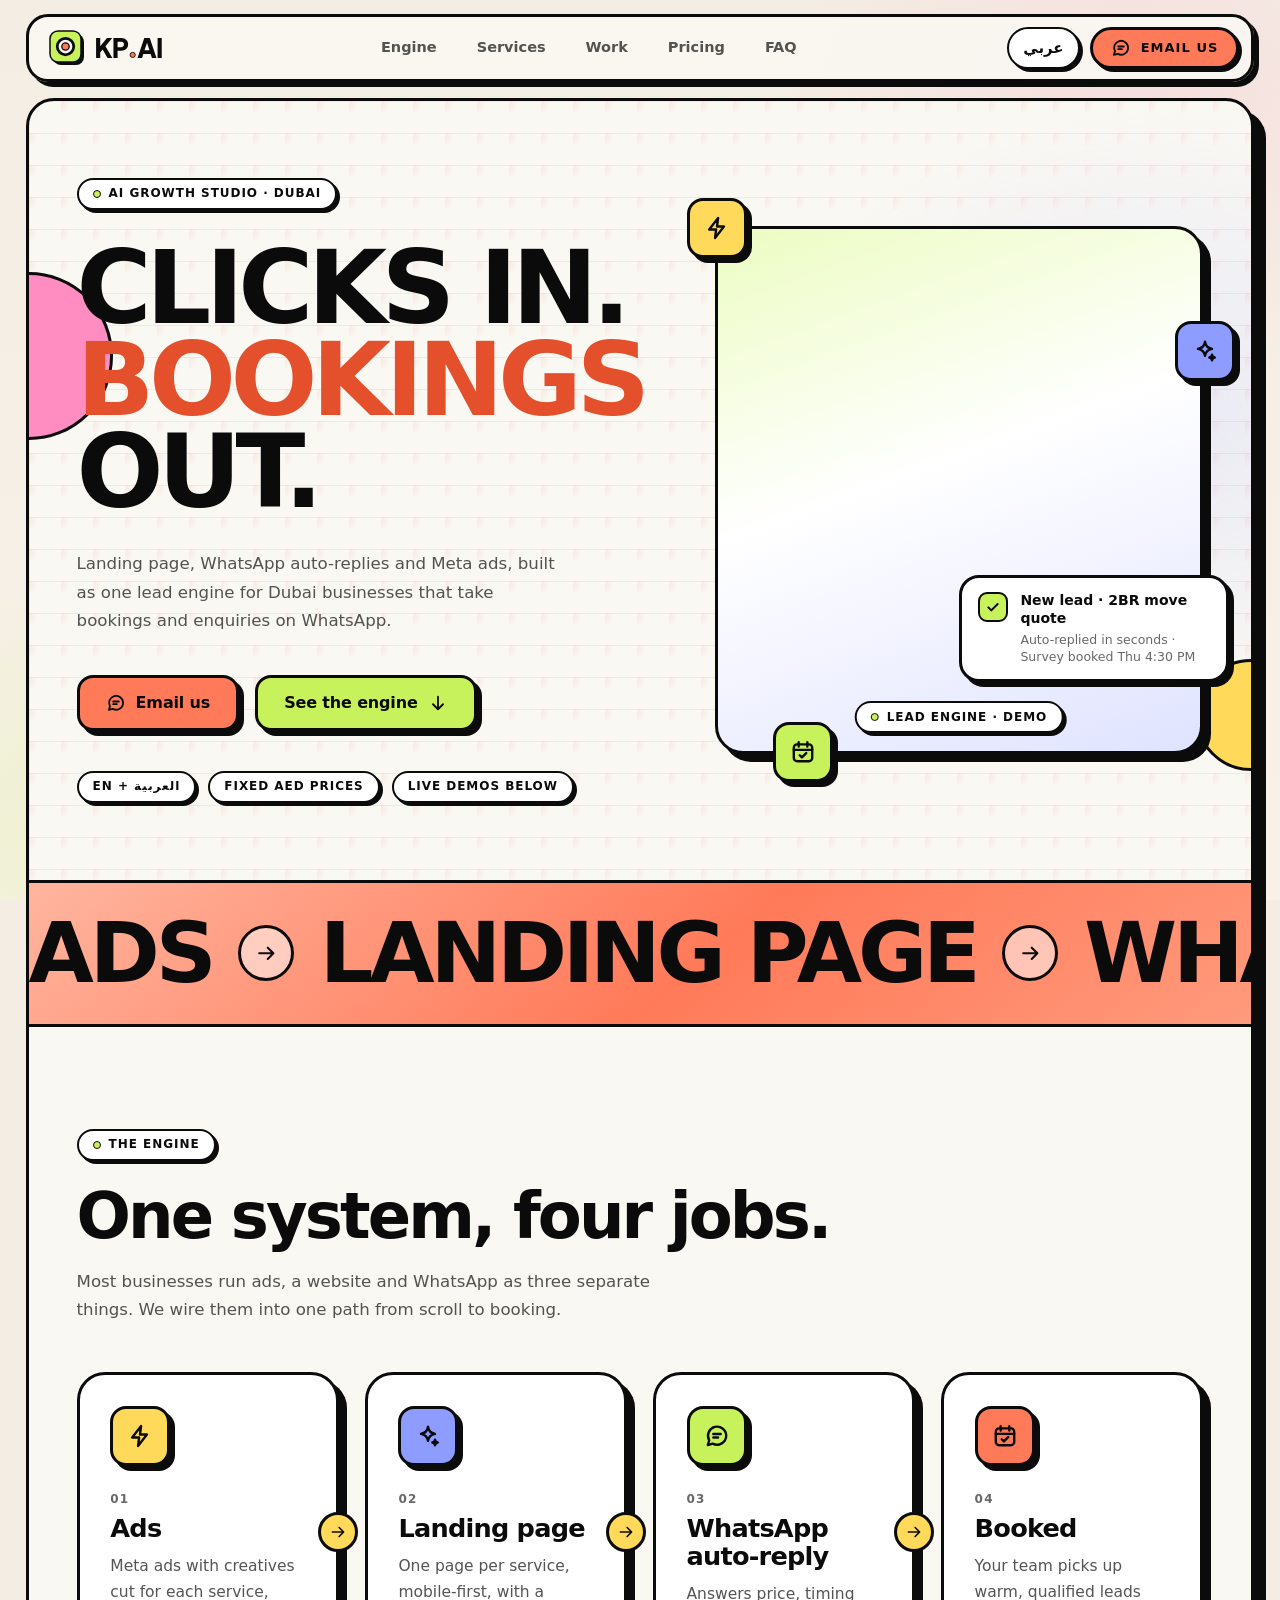
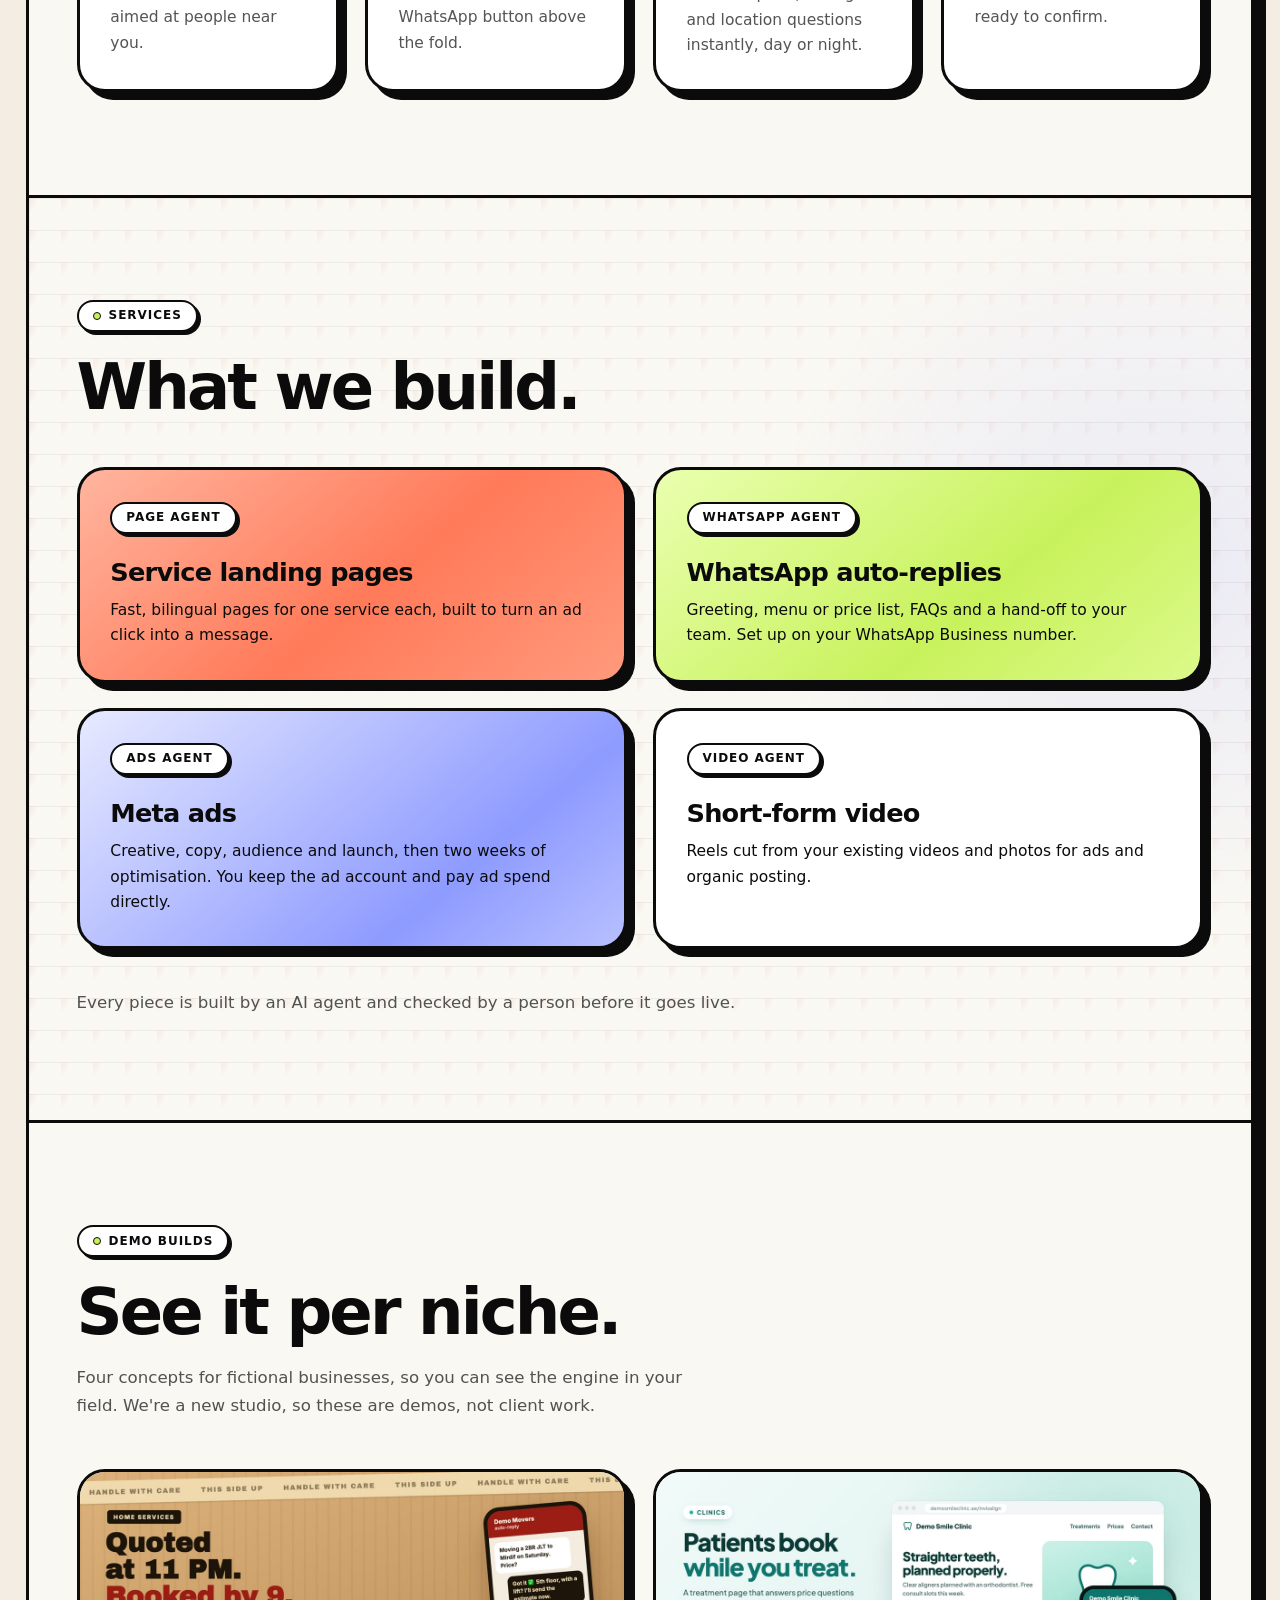
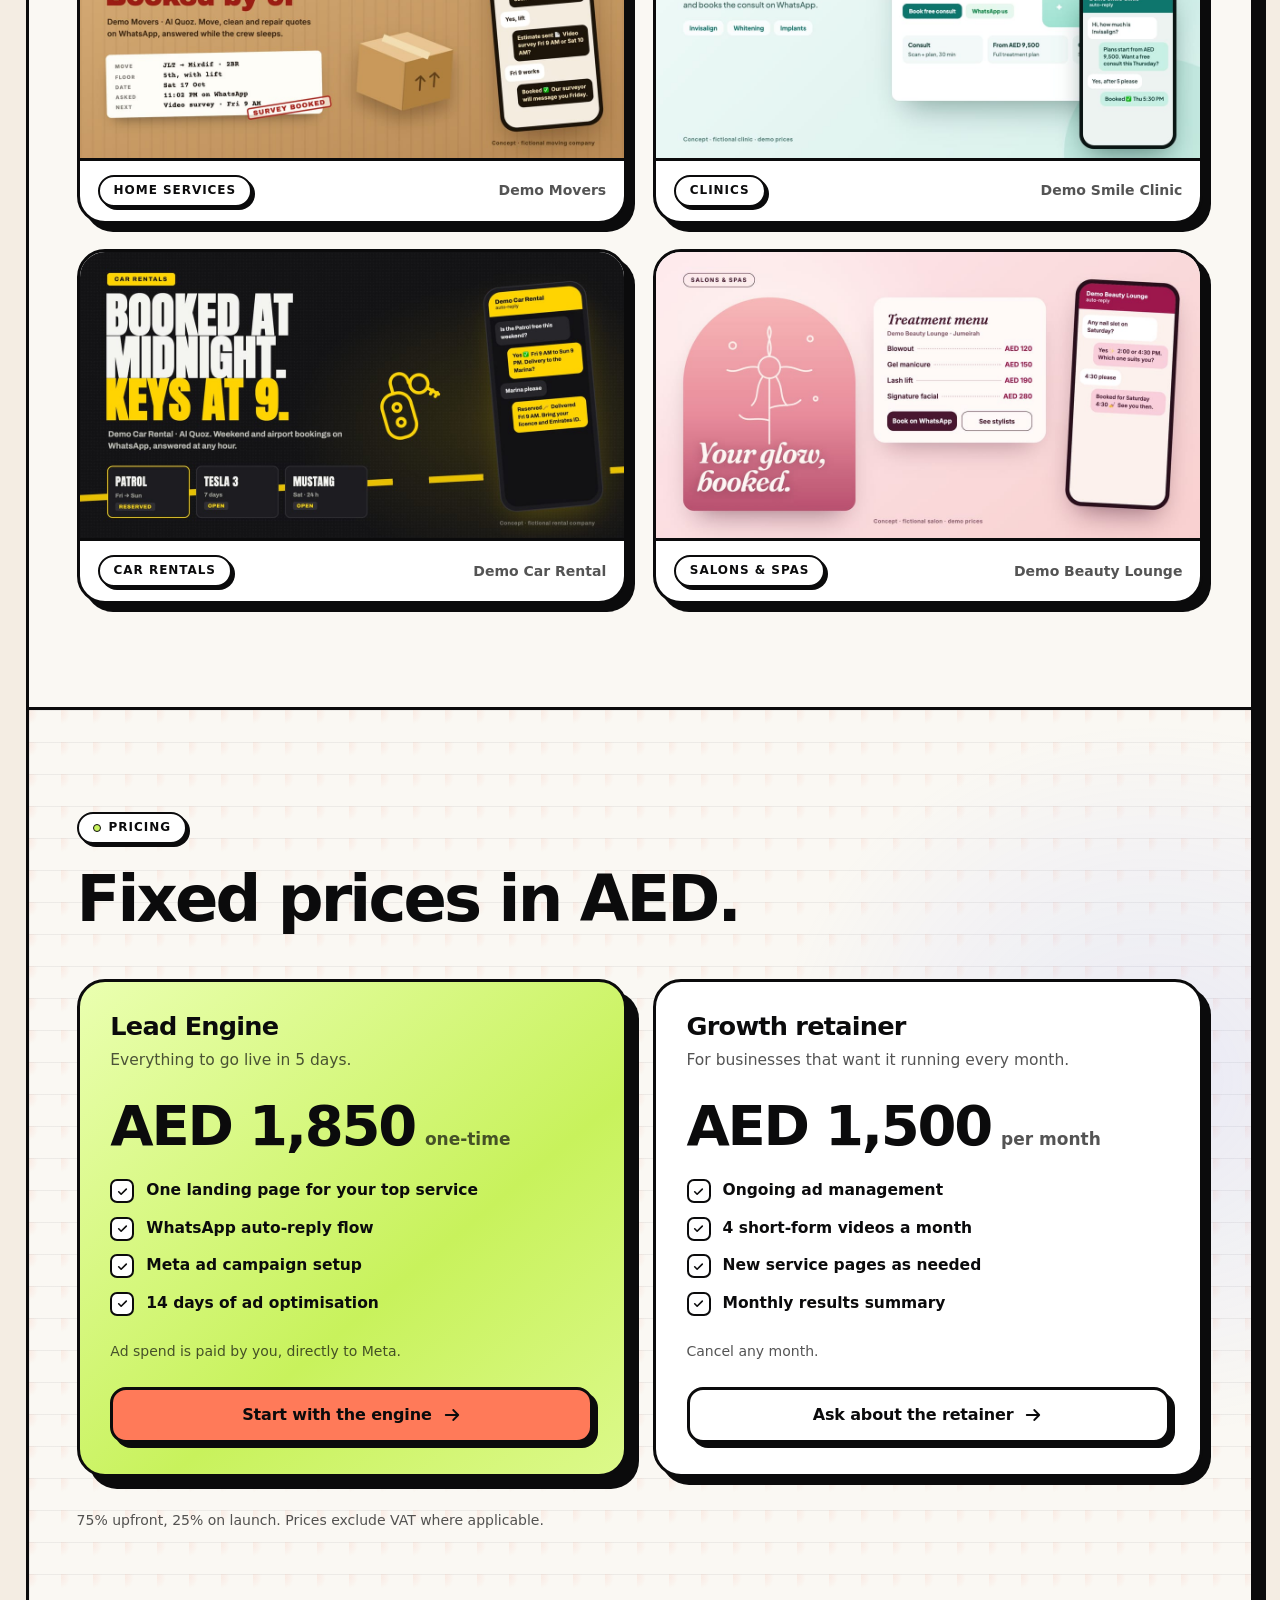
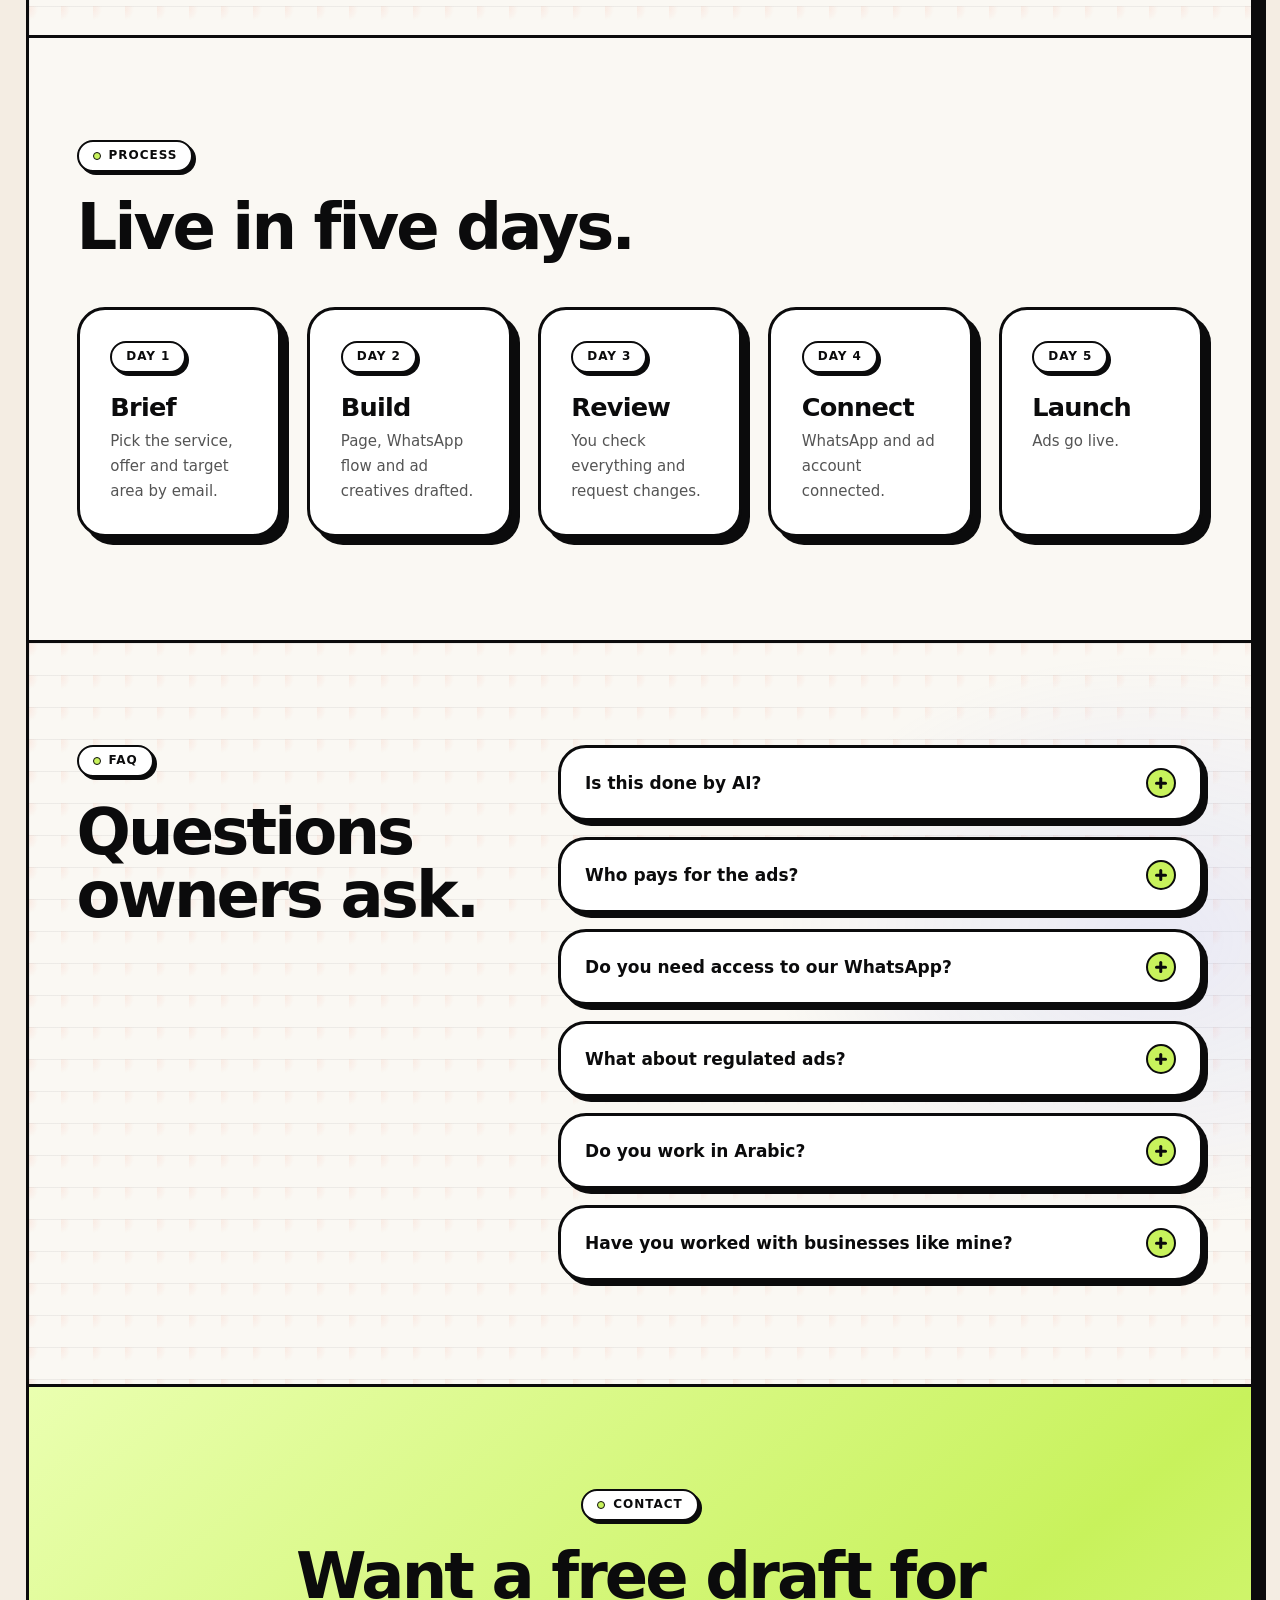
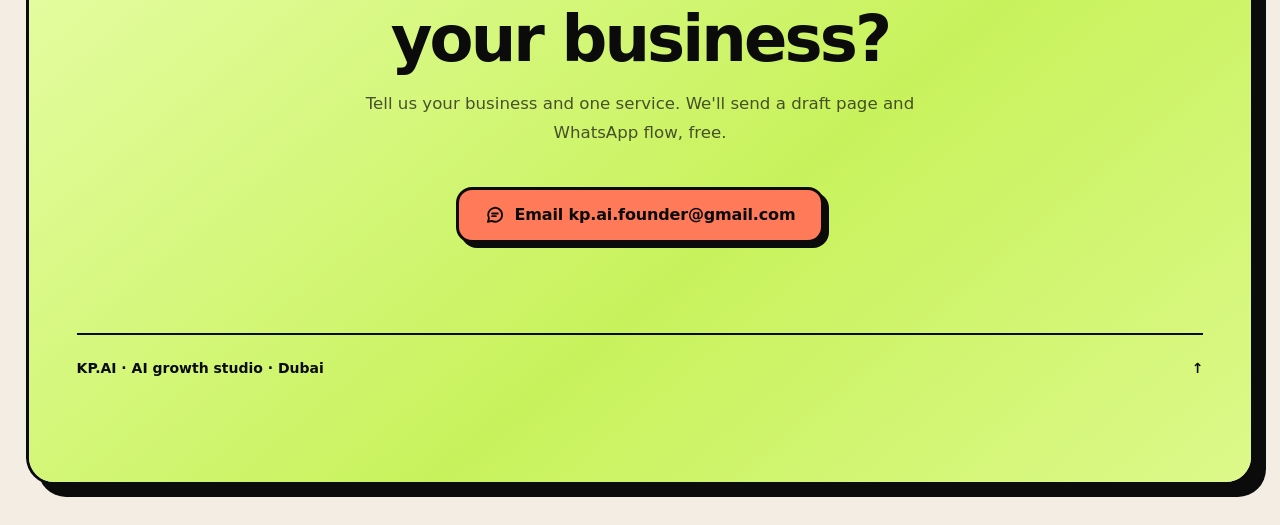
==== commit 623ef472: "Redeploy: generalised copy for all service businesses, Lead Engine naming, new Work cards Co-Authore" ====
--- a/index.html
+++ b/index.html
@@ -1 +1 @@
-<!DOCTYPE html><html lang="en" dir="ltr" class="plus_jakarta_sans_edec5582-module__2ToRIG__variable alexandria_ce5f7e2c-module__cGOHyG__variable ibm_plex_sans_arabic_15f0cd2b-module__Z1WPeG__variable"><head><meta charSet="utf-8"/><meta name="viewport" content="width=device-width, initial-scale=1"/><link rel="preload" href="/_next/static/media/280fac012b00b901-s.p.3ihiqn4pviisd.woff2" as="font" crossorigin="" type="font/woff2"/><link rel="preload" href="/_next/static/media/57696fb0c8dcfe1f-s.p.29a202atpp3ye.woff2" as="font" crossorigin="" type="font/woff2"/><link rel="preload" href="/_next/static/media/5ad8fdb5805e9b4a-s.p.0-uv4l43gdmt7.woff2" as="font" crossorigin="" type="font/woff2"/><link rel="preload" href="/_next/static/media/c9a0d344f313d307-s.p.3ik2qu-u9tgho.woff2" as="font" crossorigin="" type="font/woff2"/><link rel="preload" href="/_next/static/media/ceec3e50f42c26e3-s.p.0da8nscnv1nkd.woff2" as="font" crossorigin="" type="font/woff2"/><link rel="preload" href="/_next/static/media/fba5a26ea33df6a3-s.p.18rizl4rsrl42.woff2" as="font" crossorigin="" type="font/woff2"/><link rel="stylesheet" href="/_next/static/chunks/2kd90o_x39_97.css" data-precedence="next"/><link rel="preload" as="script" fetchPriority="low" href="/_next/static/chunks/310vm2bl3xxpt.js"/><script src="/_next/static/chunks/0eo1cde-rr3bs.js" async=""></script><script src="/_next/static/chunks/1rj7ns8rte9vc.js" async=""></script><script src="/_next/static/chunks/1noaplj6rk8zu.js" async=""></script><script src="/_next/static/chunks/turbopack-20_um3tr25gw2.js" async=""></script><script src="/_next/static/chunks/3fntmmi971322.js" async=""></script><script src="/_next/static/chunks/3e3s4a5lpx-fi.js" async=""></script><script src="/_next/static/chunks/39saq_uow7vz4.js" async=""></script><meta name="theme-color" content="#f4ede3"/><meta name="color-scheme" content="light"/><title>KP.AI — AI growth studio for Dubai clinics, salons &amp; real estate</title><meta name="description" content="Landing pages, WhatsApp auto-replies, Meta ads and short-form video, built as one lead engine. Fixed prices in AED. English and Arabic."/><link rel="canonical" href="https://kp6801-ai.github.io/"/><link rel="alternate" hrefLang="en" href="https://kp6801-ai.github.io/"/><link rel="alternate" hrefLang="ar" href="https://kp6801-ai.github.io/ar/"/><link rel="alternate" hrefLang="x-default" href="https://kp6801-ai.github.io/"/><meta property="og:title" content="KP.AI — AI growth studio for Dubai clinics, salons &amp; real estate"/><meta property="og:description" content="Landing pages, WhatsApp auto-replies, Meta ads and short-form video, built as one lead engine. Fixed prices in AED. English and Arabic."/><meta property="og:url" content="https://kp6801-ai.github.io/"/><meta property="og:site_name" content="KP.AI"/><meta property="og:locale" content="en_AE"/><meta property="og:image" content="https://kp6801-ai.github.io/og-en.png"/><meta property="og:image:width" content="1200"/><meta property="og:image:height" content="630"/><meta property="og:image:alt" content="KP.AI — AI growth studio for Dubai clinics, salons &amp; real estate"/><meta property="og:locale:alternate" content="ar_AE"/><meta property="og:type" content="website"/><meta name="twitter:card" content="summary_large_image"/><meta name="twitter:title" content="KP.AI — AI growth studio for Dubai clinics, salons &amp; real estate"/><meta name="twitter:description" content="Landing pages, WhatsApp auto-replies, Meta ads and short-form video, built as one lead engine. Fixed prices in AED. English and Arabic."/><meta name="twitter:image" content="https://kp6801-ai.github.io/og-en.png"/><link rel="icon" href="/brand/mark.svg" type="image/svg+xml"/><link rel="icon" href="/favicon.ico" sizes="any"/><link rel="apple-touch-icon" href="/brand/apple-touch-icon.png"/><meta name="next-size-adjust" content=""/><script>document.documentElement.classList.add('js')</script><script src="/_next/static/chunks/0cz1d0mv5g_q7.js" noModule=""></script></head><body><div hidden=""><!--$--><!--/$--></div><a class="nb-skip" href="#main">Skip to content</a><header class="nb-nav" data-scrolled="false"><a href="/" aria-label="KP.AI home" class="nb-nav__brand"><svg class="h-9 w-9" viewBox="0 0 72 72" aria-hidden="true"><rect class="nb-svg-ink" x="8" y="8" width="62" height="62" rx="16"></rect><rect class="nb-svg-lime" x="2" y="2" width="62" height="62" rx="16" stroke-width="3"></rect><circle class="nb-svg-paper" cx="33" cy="33" r="16.5" stroke-width="5.5"></circle><circle class="nb-svg-coral" cx="33" cy="33" r="7.4" stroke-width="2.6"></circle></svg><svg class="h-[22px] w-auto" viewBox="2.6 21.5 254.27 82.5" aria-hidden="true"><path fill="currentColor" d="M22.10 100L6.60 100L6.60 25.50L22.10 25.50L22.10 56.10L47.60 25.50L67 25.50L41.80 55.90L67.60 100L49.50 100L31.30 68.50L22.10 79.60M87.30 100L71.80 100L71.80 25.50L100.40 25.50Q108.10 25.50 114.05 28.20Q120 30.90 123.40 36.20Q126.80 41.50 126.80 49.30Q126.80 56.90 123.35 62.20Q119.90 67.50 113.95 70.25Q108 73 100.40 73L87.30 73L87.30 100M87.30 39L87.30 59.50L100.50 59.50Q103.80 59.50 106.20 58.20Q108.60 56.90 109.95 54.60Q111.30 52.30 111.30 49.30Q111.30 46.20 109.95 43.90Q108.60 41.60 106.20 40.30Q103.80 39 100.50 39M178.97 100L162.17 100L187.37 25.50L207.97 25.50L233.17 100L216.27 100L211.27 84.80L183.97 84.80L178.97 100M197.67 42.60L188.27 71.30L206.97 71.30M252.87 100L237.37 100L237.37 25.50L252.87 25.50"></path><circle class="nb-svg-coral" cx="143.94" cy="88.64" r="9.69" stroke-width="3.35"></circle></svg></a><nav aria-label="Primary" class="hidden items-center gap-1 lg:flex"><a href="#engine" class="nb-nav__link">Engine</a><a href="#services" class="nb-nav__link">Services</a><a href="#work" class="nb-nav__link">Work</a><a href="#pricing" class="nb-nav__link">Pricing</a><a href="#faq" class="nb-nav__link">FAQ</a></nav><div class="flex items-center gap-2.5"><a class="nb-lang" href="/ar/" lang="ar" hrefLang="ar" aria-label="Read this page in Arabic">عربي</a><a class="nb-btn nb-btn--coral nb-btn--sm hidden sm:inline-flex" href="mailto:kp.ai.founder@gmail.com?subject=Clinic%20Lead%20Engine&amp;body=Hi%20KP.AI%2C%20I&#x27;d%20like%20to%20know%20more%20about%20the%20Clinic%20Lead%20Engine."><svg viewBox="0 0 24 24" class="nb-ico" fill="none" stroke="currentColor" stroke-width="2.2" stroke-linecap="round" stroke-linejoin="round" aria-hidden="true" focusable="false"><path d="M20.5 11.6a8.4 8.4 0 0 1-12.4 7.4L3.5 20.3l1.3-4.4A8.4 8.4 0 1 1 20.5 11.6Z"></path><path d="M8.6 10.2h6.8M8.6 13.4h4.4"></path></svg>Email us</a><button type="button" class="nb-burger lg:hidden" aria-expanded="false" aria-controls="nb-menu" aria-label="Open menu"><span></span><span></span></button></div></header><div id="nb-menu" class="nb-menu lg:hidden" data-open="false" aria-hidden="true"><a href="#engine" tabindex="-1">Engine</a><a href="#services" tabindex="-1">Services</a><a href="#work" tabindex="-1">Work</a><a href="#pricing" tabindex="-1">Pricing</a><a href="#faq" tabindex="-1">FAQ</a><a class="nb-btn nb-btn--coral mt-8 self-start" href="mailto:kp.ai.founder@gmail.com?subject=Clinic%20Lead%20Engine&amp;body=Hi%20KP.AI%2C%20I&#x27;d%20like%20to%20know%20more%20about%20the%20Clinic%20Lead%20Engine." tabindex="-1"><svg viewBox="0 0 24 24" class="nb-ico" fill="none" stroke="currentColor" stroke-width="2.2" stroke-linecap="round" stroke-linejoin="round" aria-hidden="true" focusable="false"><path d="M20.5 11.6a8.4 8.4 0 0 1-12.4 7.4L3.5 20.3l1.3-4.4A8.4 8.4 0 1 1 20.5 11.6Z"></path><path d="M8.6 10.2h6.8M8.6 13.4h4.4"></path></svg>Email us</a></div><main id="main" class="nb-frame"><section id="top" class="nb-section nb-hero nb-grid-paper" aria-labelledby="hero-title"><span class="nb-blob nb-blob--pink -start-[84px] top-[22%] hidden h-[168px] w-[168px] lg:block" aria-hidden="true"></span><span class="nb-blob nb-blob--lemon -end-[56px] bottom-[14%] h-[112px] w-[112px]" aria-hidden="true"></span><div class="nb-inner nb-hero__grid relative z-[1]"><div><p class="nb-pill nb-reveal" data-fade="true"><span class="nb-dot nb-dot--live" aria-hidden="true"></span>AI growth studio · Dubai</p><h1 id="hero-title" class="nb-display nb-hero__title nb-reveal mt-8"><span class="block">Clicks in.</span><span class="nb-accent-coral block">Bookings</span><span class="block">out.</span></h1><p class="nb-lead nb-reveal mt-8 max-w-[46ch]" data-fade="true">Landing page, WhatsApp auto-replies and Meta ads, built as one lead engine for clinics, salons and real-estate teams in Dubai.</p><div class="nb-reveal mt-10 flex flex-wrap gap-4" data-fade="true"><a class="nb-btn nb-btn--coral" href="mailto:kp.ai.founder@gmail.com?subject=Clinic%20Lead%20Engine&amp;body=Hi%20KP.AI%2C%20I&#x27;d%20like%20to%20know%20more%20about%20the%20Clinic%20Lead%20Engine."><svg viewBox="0 0 24 24" class="nb-ico" fill="none" stroke="currentColor" stroke-width="2.2" stroke-linecap="round" stroke-linejoin="round" aria-hidden="true" focusable="false"><path d="M20.5 11.6a8.4 8.4 0 0 1-12.4 7.4L3.5 20.3l1.3-4.4A8.4 8.4 0 1 1 20.5 11.6Z"></path><path d="M8.6 10.2h6.8M8.6 13.4h4.4"></path></svg>Email us</a><a class="nb-btn nb-btn--lime" href="#engine">See the engine<svg viewBox="0 0 24 24" class="nb-ico" fill="none" stroke="currentColor" stroke-width="2.2" stroke-linecap="round" stroke-linejoin="round" aria-hidden="true" focusable="false"><path d="M12 4.5v15M6 13.5l6 6 6-6"></path></svg></a></div><ul class="nb-reveal mt-10 flex flex-wrap gap-3" data-fade="true"><li class="nb-pill">EN + العربية</li><li class="nb-pill">Fixed AED prices</li><li class="nb-pill">Live demos below</li></ul></div><div class="nb-stage nb-reveal"><div class="nb-card nb-stage__card"><p class="nb-pill nb-stage__badge"><span class="nb-dot nb-dot--live" aria-hidden="true"></span>Clinic Lead Engine · demo</p></div><span class="nb-float nb-tile nb-tile--lemon -top-6 -start-3 lg:-top-7 lg:-start-7" aria-hidden="true"><svg viewBox="0 0 24 24" fill="none" stroke="currentColor" stroke-width="2.2" stroke-linecap="round" stroke-linejoin="round" aria-hidden="true" focusable="false"><path d="M13 2.8 4.8 13.4h6.4l-1 7.8 8.2-10.6H12l1-7.8Z"></path></svg></span><span class="nb-float nb-tile nb-tile--peri top-[18%] -end-3 lg:-end-8" aria-hidden="true"><svg viewBox="0 0 24 24" fill="none" stroke="currentColor" stroke-width="2.2" stroke-linecap="round" stroke-linejoin="round" aria-hidden="true" focusable="false"><path d="M12 3.5c.6 4.2 2.3 5.9 6.5 6.5-4.2.6-5.9 2.3-6.5 6.5-.6-4.2-2.3-5.9-6.5-6.5 4.2-.6 5.9-2.3 6.5-6.5Z"></path><path d="M18.5 15.5c.25 1.6.9 2.25 2.5 2.5-1.6.25-2.25.9-2.5 2.5-.25-1.6-.9-2.25-2.5-2.5 1.6-.25 2.25-.9 2.5-2.5Z"></path></svg></span><span class="nb-float nb-tile nb-tile--lime -bottom-7 start-[12%]" aria-hidden="true"><svg viewBox="0 0 24 24" fill="none" stroke="currentColor" stroke-width="2.2" stroke-linecap="round" stroke-linejoin="round" aria-hidden="true" focusable="false"><rect x="3.5" y="5" width="17" height="15.5" rx="3"></rect><path d="M3.5 10h17M8 3v4M16 3v4M9 15l2 2 4-4"></path></svg></span><div class="nb-notify" role="status"><div class="flex items-start gap-3"><span class="nb-notify__check" aria-hidden="true"><svg viewBox="0 0 24 24" fill="none" stroke="currentColor" stroke-width="3" stroke-linecap="round" stroke-linejoin="round" aria-hidden="true" focusable="false"><path d="m5 12.5 4.5 4.5L19 7.5"></path></svg></span><div class="min-w-0"><p class="text-[14px] leading-tight font-extrabold">New lead · Laser hair removal consult</p><p class="mt-1 text-[12.5px] leading-snug text-[var(--muted)]">Auto-replied in seconds · Booked Thu 4:30 PM</p></div></div></div></div></div></section><section class="nb-marquee" aria-label="How the engine works"><div class="nb-marquee__track"><div class="nb-marquee__run"><span class="nb-marquee__item">Ads<span class="nb-marquee__arrow"><svg viewBox="0 0 24 24" class="nb-ico nb-ico--dir" fill="none" stroke="currentColor" stroke-width="2.2" stroke-linecap="round" stroke-linejoin="round" aria-hidden="true" focusable="false"><path d="M4.5 12h15M13.5 6l6 6-6 6"></path></svg></span></span><span class="nb-marquee__item">Landing page<span class="nb-marquee__arrow"><svg viewBox="0 0 24 24" class="nb-ico nb-ico--dir" fill="none" stroke="currentColor" stroke-width="2.2" stroke-linecap="round" stroke-linejoin="round" aria-hidden="true" focusable="false"><path d="M4.5 12h15M13.5 6l6 6-6 6"></path></svg></span></span><span class="nb-marquee__item">WhatsApp<span class="nb-marquee__arrow"><svg viewBox="0 0 24 24" class="nb-ico nb-ico--dir" fill="none" stroke="currentColor" stroke-width="2.2" stroke-linecap="round" stroke-linejoin="round" aria-hidden="true" focusable="false"><path d="M4.5 12h15M13.5 6l6 6-6 6"></path></svg></span></span><span class="nb-marquee__item">Booked<span class="nb-marquee__arrow"><svg viewBox="0 0 24 24" class="nb-ico nb-ico--dir" fill="none" stroke="currentColor" stroke-width="2.2" stroke-linecap="round" stroke-linejoin="round" aria-hidden="true" focusable="false"><path d="M4.5 12h15M13.5 6l6 6-6 6"></path></svg></span></span></div><div class="nb-marquee__run" aria-hidden="true"><span class="nb-marquee__item">Ads<span class="nb-marquee__arrow"><svg viewBox="0 0 24 24" class="nb-ico nb-ico--dir" fill="none" stroke="currentColor" stroke-width="2.2" stroke-linecap="round" stroke-linejoin="round" aria-hidden="true" focusable="false"><path d="M4.5 12h15M13.5 6l6 6-6 6"></path></svg></span></span><span class="nb-marquee__item">Landing page<span class="nb-marquee__arrow"><svg viewBox="0 0 24 24" class="nb-ico nb-ico--dir" fill="none" stroke="currentColor" stroke-width="2.2" stroke-linecap="round" stroke-linejoin="round" aria-hidden="true" focusable="false"><path d="M4.5 12h15M13.5 6l6 6-6 6"></path></svg></span></span><span class="nb-marquee__item">WhatsApp<span class="nb-marquee__arrow"><svg viewBox="0 0 24 24" class="nb-ico nb-ico--dir" fill="none" stroke="currentColor" stroke-width="2.2" stroke-linecap="round" stroke-linejoin="round" aria-hidden="true" focusable="false"><path d="M4.5 12h15M13.5 6l6 6-6 6"></path></svg></span></span><span class="nb-marquee__item">Booked<span class="nb-marquee__arrow"><svg viewBox="0 0 24 24" class="nb-ico nb-ico--dir" fill="none" stroke="currentColor" stroke-width="2.2" stroke-linecap="round" stroke-linejoin="round" aria-hidden="true" focusable="false"><path d="M4.5 12h15M13.5 6l6 6-6 6"></path></svg></span></span></div></div></section><section id="engine" class="nb-section" aria-labelledby="engine-title"><div class="nb-inner"><header class="nb-head"><p class="nb-pill"><span class="nb-dot" aria-hidden="true"></span>The engine</p><h2 id="engine-title" class="nb-h2 mt-6">One system, four jobs.</h2><p class="nb-lead mt-5 max-w-[60ch]">Most clinics run ads, a website and WhatsApp as three separate things. We wire them into one path from scroll to booking.</p></header><ol class="nb-steps mt-12"><li class="nb-card nb-step"><span class="nb-tile nb-tile--lemon" aria-hidden="true"><svg viewBox="0 0 24 24" fill="none" stroke="currentColor" stroke-width="2.2" stroke-linecap="round" stroke-linejoin="round" aria-hidden="true" focusable="false"><path d="M13 2.8 4.8 13.4h6.4l-1 7.8 8.2-10.6H12l1-7.8Z"></path></svg></span><p class="nb-label mt-6 text-[var(--muted)]">01</p><h3 class="nb-h3 mt-1">Ads</h3><p class="mt-3 text-[15.5px] text-[var(--text-dim)]">Meta ads with creatives cut for each treatment, aimed at people near your clinic.</p><span class="nb-step__arrow" aria-hidden="true"><svg viewBox="0 0 24 24" class="nb-ico nb-ico--dir" fill="none" stroke="currentColor" stroke-width="2.2" stroke-linecap="round" stroke-linejoin="round" aria-hidden="true" focusable="false"><path d="M4.5 12h15M13.5 6l6 6-6 6"></path></svg></span></li><li class="nb-card nb-step"><span class="nb-tile nb-tile--peri" aria-hidden="true"><svg viewBox="0 0 24 24" fill="none" stroke="currentColor" stroke-width="2.2" stroke-linecap="round" stroke-linejoin="round" aria-hidden="true" focusable="false"><path d="M12 3.5c.6 4.2 2.3 5.9 6.5 6.5-4.2.6-5.9 2.3-6.5 6.5-.6-4.2-2.3-5.9-6.5-6.5 4.2-.6 5.9-2.3 6.5-6.5Z"></path><path d="M18.5 15.5c.25 1.6.9 2.25 2.5 2.5-1.6.25-2.25.9-2.5 2.5-.25-1.6-.9-2.25-2.5-2.5 1.6-.25 2.25-.9 2.5-2.5Z"></path></svg></span><p class="nb-label mt-6 text-[var(--muted)]">02</p><h3 class="nb-h3 mt-1">Landing page</h3><p class="mt-3 text-[15.5px] text-[var(--text-dim)]">One page per treatment, mobile-first, with a WhatsApp button above the fold.</p><span class="nb-step__arrow" aria-hidden="true"><svg viewBox="0 0 24 24" class="nb-ico nb-ico--dir" fill="none" stroke="currentColor" stroke-width="2.2" stroke-linecap="round" stroke-linejoin="round" aria-hidden="true" focusable="false"><path d="M4.5 12h15M13.5 6l6 6-6 6"></path></svg></span></li><li class="nb-card nb-step"><span class="nb-tile nb-tile--lime" aria-hidden="true"><svg viewBox="0 0 24 24" class="nb-ico" fill="none" stroke="currentColor" stroke-width="2.2" stroke-linecap="round" stroke-linejoin="round" aria-hidden="true" focusable="false"><path d="M20.5 11.6a8.4 8.4 0 0 1-12.4 7.4L3.5 20.3l1.3-4.4A8.4 8.4 0 1 1 20.5 11.6Z"></path><path d="M8.6 10.2h6.8M8.6 13.4h4.4"></path></svg></span><p class="nb-label mt-6 text-[var(--muted)]">03</p><h3 class="nb-h3 mt-1">WhatsApp auto-reply</h3><p class="mt-3 text-[15.5px] text-[var(--text-dim)]">Answers price, timing and location questions instantly, day or night.</p><span class="nb-step__arrow" aria-hidden="true"><svg viewBox="0 0 24 24" class="nb-ico nb-ico--dir" fill="none" stroke="currentColor" stroke-width="2.2" stroke-linecap="round" stroke-linejoin="round" aria-hidden="true" focusable="false"><path d="M4.5 12h15M13.5 6l6 6-6 6"></path></svg></span></li><li class="nb-card nb-step"><span class="nb-tile nb-tile--coral" aria-hidden="true"><svg viewBox="0 0 24 24" fill="none" stroke="currentColor" stroke-width="2.2" stroke-linecap="round" stroke-linejoin="round" aria-hidden="true" focusable="false"><rect x="3.5" y="5" width="17" height="15.5" rx="3"></rect><path d="M3.5 10h17M8 3v4M16 3v4M9 15l2 2 4-4"></path></svg></span><p class="nb-label mt-6 text-[var(--muted)]">04</p><h3 class="nb-h3 mt-1">Booked</h3><p class="mt-3 text-[15.5px] text-[var(--text-dim)]">Your front desk picks up warm, qualified leads ready to confirm.</p></li></ol></div></section><section id="services" class="nb-section nb-grid-paper" aria-labelledby="services-title"><div class="nb-inner"><header class="nb-head"><p class="nb-pill"><span class="nb-dot" aria-hidden="true"></span>Services</p><h2 id="services-title" class="nb-h2 mt-6">What we build.</h2></header><ul class="nb-services mt-12"><li class="nb-card nb-service nb-card--coral"><p class="nb-pill">Page agent</p><h3 class="nb-h3 mt-6">Treatment landing pages</h3><p class="mt-3 text-[15.5px]">Fast, bilingual pages for one treatment each, built to turn an ad click into a message.</p></li><li class="nb-card nb-service nb-card--lime"><p class="nb-pill">WhatsApp agent</p><h3 class="nb-h3 mt-6">WhatsApp auto-replies</h3><p class="mt-3 text-[15.5px]">Greeting, treatment menu, FAQs and a hand-off to your team. Set up on your WhatsApp Business number.</p></li><li class="nb-card nb-service nb-card--peri"><p class="nb-pill">Ads agent</p><h3 class="nb-h3 mt-6">Meta ads</h3><p class="mt-3 text-[15.5px]">Creative, copy, audience and launch, then two weeks of optimisation. You keep the ad account and pay ad spend directly.</p></li><li class="nb-card nb-service "><p class="nb-pill">Video agent</p><h3 class="nb-h3 mt-6">Short-form video</h3><p class="mt-3 text-[15.5px]">Reels cut from your existing videos and photos for ads and organic posting.</p></li></ul><p class="nb-lead mt-10">Every piece is built by an AI agent and checked by a person before it goes live.</p></div></section><section id="work" class="nb-section" aria-labelledby="work-title"><div class="nb-inner"><header class="nb-head"><p class="nb-pill"><span class="nb-dot" aria-hidden="true"></span>Demo builds</p><h2 id="work-title" class="nb-h2 mt-6">See it per niche.</h2><p class="nb-lead mt-5 max-w-[60ch]">Four concepts for fictional businesses, so you can see the engine in your field. We&#x27;re a new studio, so these are demos, not client work.</p></header><ul class="nb-work mt-12"><li class="nb-card nb-work__item"><img src="/media/work-clinic.jpg" srcSet="/media/work-clinic.jpg 1200w, /media/work-clinic@2x.jpg 2400w" sizes="(min-width: 720px) 50vw, 100vw" alt="Concept landing page and WhatsApp booking chat for Demo Smile Clinic" width="1200" height="630" loading="lazy" decoding="async"/><div class="nb-work__cap"><span class="nb-pill">Clinics</span><span class="text-[14px] font-bold text-[var(--text-dim)]">Demo Smile Clinic</span></div></li><li class="nb-card nb-work__item"><img src="/media/work-salon.jpg" srcSet="/media/work-salon.jpg 1200w, /media/work-salon@2x.jpg 2400w" sizes="(min-width: 720px) 50vw, 100vw" alt="Concept landing page and WhatsApp booking chat for Demo Beauty Lounge" width="1200" height="630" loading="lazy" decoding="async"/><div class="nb-work__cap"><span class="nb-pill">Salons &amp; spas</span><span class="text-[14px] font-bold text-[var(--text-dim)]">Demo Beauty Lounge</span></div></li><li class="nb-card nb-work__item"><img src="/media/work-gym.jpg" srcSet="/media/work-gym.jpg 1200w, /media/work-gym@2x.jpg 2400w" sizes="(min-width: 720px) 50vw, 100vw" alt="Concept landing page and WhatsApp booking chat for Demo Fit Club" width="1200" height="630" loading="lazy" decoding="async"/><div class="nb-work__cap"><span class="nb-pill">Gyms &amp; fitness</span><span class="text-[14px] font-bold text-[var(--text-dim)]">Demo Fit Club</span></div></li><li class="nb-card nb-work__item"><img src="/media/work-realestate.jpg" srcSet="/media/work-realestate.jpg 1200w, /media/work-realestate@2x.jpg 2400w" sizes="(min-width: 720px) 50vw, 100vw" alt="Concept landing page and WhatsApp booking chat for Demo Homes" width="1200" height="630" loading="lazy" decoding="async"/><div class="nb-work__cap"><span class="nb-pill">Real estate</span><span class="text-[14px] font-bold text-[var(--text-dim)]">Demo Homes</span></div></li></ul></div></section><section id="pricing" class="nb-section nb-grid-paper" aria-labelledby="pricing-title"><div class="nb-inner"><header class="nb-head"><p class="nb-pill"><span class="nb-dot" aria-hidden="true"></span>Pricing</p><h2 id="pricing-title" class="nb-h2 mt-6">Fixed prices in AED.</h2></header><div class="nb-plans mt-12"><article class="nb-card nb-plan nb-card--lime nb-plan--featured"><h3 class="nb-h3">Clinic Lead Engine</h3><p class="mt-2 text-[15.5px] text-[var(--text-dim)]">Everything to go live in 5 days.</p><p class="nb-price mt-6"><span class="nb-price__num">AED 1,850</span><span class="nb-price__unit">one-time</span></p><ul class="mt-6 grid gap-3"><li class="flex items-start gap-3 text-[15.5px] font-semibold"><span class="nb-check" aria-hidden="true"><svg viewBox="0 0 24 24" fill="none" stroke="currentColor" stroke-width="3" stroke-linecap="round" stroke-linejoin="round" aria-hidden="true" focusable="false"><path d="m5 12.5 4.5 4.5L19 7.5"></path></svg></span>One treatment landing page</li><li class="flex items-start gap-3 text-[15.5px] font-semibold"><span class="nb-check" aria-hidden="true"><svg viewBox="0 0 24 24" fill="none" stroke="currentColor" stroke-width="3" stroke-linecap="round" stroke-linejoin="round" aria-hidden="true" focusable="false"><path d="m5 12.5 4.5 4.5L19 7.5"></path></svg></span>WhatsApp auto-reply flow</li><li class="flex items-start gap-3 text-[15.5px] font-semibold"><span class="nb-check" aria-hidden="true"><svg viewBox="0 0 24 24" fill="none" stroke="currentColor" stroke-width="3" stroke-linecap="round" stroke-linejoin="round" aria-hidden="true" focusable="false"><path d="m5 12.5 4.5 4.5L19 7.5"></path></svg></span>Meta ad campaign setup</li><li class="flex items-start gap-3 text-[15.5px] font-semibold"><span class="nb-check" aria-hidden="true"><svg viewBox="0 0 24 24" fill="none" stroke="currentColor" stroke-width="3" stroke-linecap="round" stroke-linejoin="round" aria-hidden="true" focusable="false"><path d="m5 12.5 4.5 4.5L19 7.5"></path></svg></span>14 days of ad optimisation</li></ul><p class="mt-6 text-[14px] text-[var(--text-dim)]">Ad spend is paid by your clinic, directly to Meta.</p><a class="nb-btn mt-6 w-full nb-btn--coral" href="mailto:kp.ai.founder@gmail.com?subject=Free%20draft%20for%20my%20clinic%3A%20Clinic%20Lead%20Engine">Start with the engine<svg viewBox="0 0 24 24" class="nb-ico nb-ico--dir" fill="none" stroke="currentColor" stroke-width="2.2" stroke-linecap="round" stroke-linejoin="round" aria-hidden="true" focusable="false"><path d="M4.5 12h15M13.5 6l6 6-6 6"></path></svg></a></article><article class="nb-card nb-plan "><h3 class="nb-h3">Growth retainer</h3><p class="mt-2 text-[15.5px] text-[var(--text-dim)]">For clinics that want it running every month.</p><p class="nb-price mt-6"><span class="nb-price__num">AED 1,500</span><span class="nb-price__unit">per month</span></p><ul class="mt-6 grid gap-3"><li class="flex items-start gap-3 text-[15.5px] font-semibold"><span class="nb-check" aria-hidden="true"><svg viewBox="0 0 24 24" fill="none" stroke="currentColor" stroke-width="3" stroke-linecap="round" stroke-linejoin="round" aria-hidden="true" focusable="false"><path d="m5 12.5 4.5 4.5L19 7.5"></path></svg></span>Ongoing ad management</li><li class="flex items-start gap-3 text-[15.5px] font-semibold"><span class="nb-check" aria-hidden="true"><svg viewBox="0 0 24 24" fill="none" stroke="currentColor" stroke-width="3" stroke-linecap="round" stroke-linejoin="round" aria-hidden="true" focusable="false"><path d="m5 12.5 4.5 4.5L19 7.5"></path></svg></span>4 short-form videos a month</li><li class="flex items-start gap-3 text-[15.5px] font-semibold"><span class="nb-check" aria-hidden="true"><svg viewBox="0 0 24 24" fill="none" stroke="currentColor" stroke-width="3" stroke-linecap="round" stroke-linejoin="round" aria-hidden="true" focusable="false"><path d="m5 12.5 4.5 4.5L19 7.5"></path></svg></span>New treatment pages as needed</li><li class="flex items-start gap-3 text-[15.5px] font-semibold"><span class="nb-check" aria-hidden="true"><svg viewBox="0 0 24 24" fill="none" stroke="currentColor" stroke-width="3" stroke-linecap="round" stroke-linejoin="round" aria-hidden="true" focusable="false"><path d="m5 12.5 4.5 4.5L19 7.5"></path></svg></span>Monthly results summary</li></ul><p class="mt-6 text-[14px] text-[var(--text-dim)]">Cancel any month.</p><a class="nb-btn mt-6 w-full " href="mailto:kp.ai.founder@gmail.com?subject=Free%20draft%20for%20my%20clinic%3A%20Growth%20retainer">Ask about the retainer<svg viewBox="0 0 24 24" class="nb-ico nb-ico--dir" fill="none" stroke="currentColor" stroke-width="2.2" stroke-linecap="round" stroke-linejoin="round" aria-hidden="true" focusable="false"><path d="M4.5 12h15M13.5 6l6 6-6 6"></path></svg></a></article></div><p class="mt-8 text-[14px] text-[var(--text-dim)]">75% upfront, 25% on launch. Prices exclude VAT where applicable.</p></div></section><section id="process" class="nb-section" aria-labelledby="process-title"><div class="nb-inner"><header class="nb-head"><p class="nb-pill"><span class="nb-dot" aria-hidden="true"></span>Process</p><h2 id="process-title" class="nb-h2 mt-6">Live in five days.</h2></header><ol class="nb-process mt-12"><li class="nb-card nb-process__step"><p class="nb-pill">Day 1</p><h3 class="nb-h3 mt-5">Brief</h3><p class="mt-2 text-[15px] text-[var(--text-dim)]">Pick the treatment, offer and target area by email.</p></li><li class="nb-card nb-process__step"><p class="nb-pill">Day 2</p><h3 class="nb-h3 mt-5">Build</h3><p class="mt-2 text-[15px] text-[var(--text-dim)]">Page, WhatsApp flow and ad creatives drafted.</p></li><li class="nb-card nb-process__step"><p class="nb-pill">Day 3</p><h3 class="nb-h3 mt-5">Review</h3><p class="mt-2 text-[15px] text-[var(--text-dim)]">You check everything and request changes.</p></li><li class="nb-card nb-process__step"><p class="nb-pill">Day 4</p><h3 class="nb-h3 mt-5">Connect</h3><p class="mt-2 text-[15px] text-[var(--text-dim)]">WhatsApp and ad account connected.</p></li><li class="nb-card nb-process__step"><p class="nb-pill">Day 5</p><h3 class="nb-h3 mt-5">Launch</h3><p class="mt-2 text-[15px] text-[var(--text-dim)]">Ads go live.</p></li></ol></div></section><section id="faq" class="nb-section nb-grid-paper" aria-labelledby="faq-title"><div class="nb-inner nb-faq"><header class="nb-head"><p class="nb-pill"><span class="nb-dot" aria-hidden="true"></span>FAQ</p><h2 id="faq-title" class="nb-h2 mt-6">Questions clinics ask.</h2></header><div class="grid gap-4"><details class="nb-card nb-qa"><summary><span>Is this done by AI?</span><span class="nb-qa__plus" aria-hidden="true"></span></summary><p>Yes. AI agents build the pages, write the replies and prepare the ads. A person checks every piece before it goes live, and you approve everything.</p></details><details class="nb-card nb-qa"><summary><span>Who pays for the ads?</span><span class="nb-qa__plus" aria-hidden="true"></span></summary><p>Your clinic pays ad spend directly to Meta on your own ad account. Our fee covers the build and management.</p></details><details class="nb-card nb-qa"><summary><span>Do you need access to our WhatsApp?</span><span class="nb-qa__plus" aria-hidden="true"></span></summary><p>We set up auto-replies on your WhatsApp Business number with your team. You keep full control and can switch them off any time.</p></details><details class="nb-card nb-qa"><summary><span>What about health advertising rules?</span><span class="nb-qa__plus" aria-hidden="true"></span></summary><p>Health ads in the UAE can need approval from the relevant health authority. Your clinic stays the advertiser, and we prepare everything for your sign-off before anything runs.</p></details><details class="nb-card nb-qa"><summary><span>Do you work in Arabic?</span><span class="nb-qa__plus" aria-hidden="true"></span></summary><p>Yes. Pages and replies can be in English, Arabic or both.</p></details><details class="nb-card nb-qa"><summary><span>Have you worked with clinics before?</span><span class="nb-qa__plus" aria-hidden="true"></span></summary><p>We&#x27;re a new studio. That&#x27;s why every pitch starts with a free draft for your clinic, so you can judge the work before paying.</p></details></div></div></section><section id="contact" class="nb-section nb-contact" aria-labelledby="contact-title"><div class="nb-inner text-center"><p class="nb-pill"><span class="nb-dot nb-dot--live" aria-hidden="true"></span>Contact</p><h2 id="contact-title" class="nb-h2 mx-auto mt-6 max-w-[18ch]">Want a free draft for your clinic?</h2><p class="nb-lead mx-auto mt-5 max-w-[52ch]">Tell us your clinic and one treatment. We&#x27;ll send a draft page and WhatsApp flow, free.</p><a class="nb-btn nb-btn--coral mt-10" href="mailto:kp.ai.founder@gmail.com?subject=Free%20draft%20for%20my%20clinic"><svg viewBox="0 0 24 24" class="nb-ico" fill="none" stroke="currentColor" stroke-width="2.2" stroke-linecap="round" stroke-linejoin="round" aria-hidden="true" focusable="false"><path d="M20.5 11.6a8.4 8.4 0 0 1-12.4 7.4L3.5 20.3l1.3-4.4A8.4 8.4 0 1 1 20.5 11.6Z"></path><path d="M8.6 10.2h6.8M8.6 13.4h4.4"></path></svg>Email kp.ai.founder@gmail.com</a></div><footer class="nb-inner nb-foot"><span>KP.AI · AI growth studio · Dubai</span><a href="#top">↑</a></footer></section></main><!--$--><!--/$--><script src="/_next/static/chunks/310vm2bl3xxpt.js" id="_R_" async=""></script><script>(self.__next_f=self.__next_f||[]).push([0])</script><script>self.__next_f.push([1,"1:\"$Sreact.fragment\"\n2:I[39756,[\"/_next/static/chunks/3fntmmi971322.js\"],\"default\"]\n3:I[37457,[\"/_next/static/chunks/3fntmmi971322.js\"],\"default\"]\n4:I[65752,[\"/_next/static/chunks/3e3s4a5lpx-fi.js\",\"/_next/static/chunks/39saq_uow7vz4.js\"],\"default\"]\n5:I[85577,[\"/_next/static/chunks/3e3s4a5lpx-fi.js\",\"/_next/static/chunks/39saq_uow7vz4.js\"],\"default\"]\n6:I[36181,[\"/_next/static/chunks/3e3s4a5lpx-fi.js\",\"/_next/static/chunks/39saq_uow7vz4.js\"],\"default\"]\n18:I[68027,[],\"default\",1]\n:HL[\"/_next/static/chunks/2kd90o_x39_97.css\",\"style\"]\n:HL[\"/_next/static/media/280fac012b00b901-s.p.3ihiqn4pviisd.woff2\",\"font\",{\"crossOrigin\":\"\",\"type\":\"font/woff2\"}]\n:HL[\"/_next/static/media/57696fb0c8dcfe1f-s.p.29a202atpp3ye.woff2\",\"font\",{\"crossOrigin\":\"\",\"type\":\"font/woff2\"}]\n:HL[\"/_next/static/media/5ad8fdb5805e9b4a-s.p.0-uv4l43gdmt7.woff2\",\"font\",{\"crossOrigin\":\"\",\"type\":\"font/woff2\"}]\n:HL[\"/_next/static/media/c9a0d344f313d307-s.p.3ik2qu-u9tgho.woff2\",\"font\",{\"crossOrigin\":\"\",\"type\":\"font/woff2\"}]\n:HL[\"/_next/static/media/ceec3e50f42c26e3-s.p.0da8nscnv1nkd.woff2\",\"font\",{\"crossOrigin\":\"\",\"type\":\"font/woff2\"}]\n:HL[\"/_next/static/media/fba5a26ea33df6a3-s.p.18rizl4rsrl42.woff2\",\"font\",{\"crossOrigin\":\"\",\"type\":\"font/woff2\"}]\n16:X\n0:{\"P\":null,\"c\":[\"\",\"\"],\"q\":\"\",\"i\":false,\"f\":[[[\"\",{\"children\":[\"(en)\",{\"children\":[\"__PAGE__\",{},\"$undefined\",\"$undefined\",4608]},\"$undefined\",\"$undefined\",4624]},\"$undefined\",\"$undefined\",4624],[[\"$\",\"$1\",\"c\",{\"children\":[null,[\"$\",\"$L2\",null,{\"parallelRouterKey\":\"children\",\"error\":\"$undefined\",\"errorStyles\":\"$undefined\",\"errorScripts\":\"$undefined\",\"template\":[\"$\",\"$L3\",null,{}],\"templateStyles\":\"$undefined\",\"templateScripts\":\"$undefined\",\"notFound\":[[[\"$\",\"title\",null,{\"children\":\"404: This page could not be found.\"}],[\"$\",\"div\",null,{\"style\":{\"fontFamily\":\"system-ui,\\\"Segoe UI\\\",Roboto,Helvetica,Arial,sans-serif,\\\"Apple Color Emoji\\\",\\\"Segoe UI Emoji\\\"\",\"height\":\"100vh\",\"textAlign\":\"center\",\"display\":\"flex\",\"flexDirection\":\"column\",\"alignItems\":\"center\",\"justifyContent\":\"center\"},\"children\":[\"$\",\"div\",null,{\"children\":[[\"$\",\"style\",null,{\"dangerouslySetInnerHTML\":{\"__html\":\"body{color:#000;background:#fff;margin:0}.next-error-h1{border-right:1px solid rgba(0,0,0,.3)}@media (prefers-color-scheme:dark){body{color:#fff;background:#000}.next-error-h1{border-right:1px solid rgba(255,255,255,.3)}}\"}}],[\"$\",\"h1\",null,{\"className\":\"next-error-h1\",\"style\":{\"display\":\"inline-block\",\"margin\":\"0 20px 0 0\",\"padding\":\"0 23px 0 0\",\"fontSize\":24,\"fontWeight\":500,\"verticalAlign\":\"top\",\"lineHeight\":\"49px\"},\"children\":404}],[\"$\",\"div\",null,{\"style\":{\"display\":\"inline-block\"},\"children\":[\"$\",\"h2\",null,{\"style\":{\"fontSize\":14,\"fontWeight\":400,\"lineHeight\":\"49px\",\"margin\":0},\"children\":\"This page could not be found.\"}]}]]}]}]],[]],\"forbidden\":\"$undefined\",\"unauthorized\":\"$undefined\"}]]}],{\"children\":[[\"$\",\"$1\",\"c\",{\"children\":[[[\"$\",\"link\",\"0\",{\"rel\":\"stylesheet\",\"href\":\"/_next/static/chunks/2kd90o_x39_97.css\",\"precedence\":\"next\",\"crossOrigin\":\"$undefined\",\"nonce\":\"$undefined\"}]],[\"$\",\"html\",null,{\"lang\":\"en\",\"dir\":\"ltr\",\"className\":\"plus_jakarta_sans_edec5582-module__2ToRIG__variable alexandria_ce5f7e2c-module__cGOHyG__variable ibm_plex_sans_arabic_15f0cd2b-module__Z1WPeG__variable\",\"suppressHydrationWarning\":true,\"children\":[[\"$\",\"head\",null,{\"children\":[\"$\",\"script\",null,{\"dangerouslySetInnerHTML\":{\"__html\":\"document.documentElement.classList.add('js')\"}}]}],[\"$\",\"body\",null,{\"children\":[\"$\",\"$L2\",null,{\"parallelRouterKey\":\"children\",\"error\":\"$undefined\",\"errorStyles\":\"$undefined\",\"errorScripts\":\"$undefined\",\"template\":[\"$\",\"$L3\",null,{}],\"templateStyles\":\"$undefined\",\"templateScripts\":\"$undefined\",\"notFound\":[[[\"$\",\"title\",null,{\"children\":\"404: This page could not be found.\"}],[\"$\",\"div\",null,{\"style\":\"$0:f:0:1:0:props:children:1:props:notFound:0:1:props:style\",\"children\":[\"$\",\"div\",null,{\"children\":[[\"$\",\"style\",null,{\"dangerouslySetInnerHTML\":{\"__html\":\"body{color:#000;background:#fff;margin:0}.next-error-h1{border-right:1px solid rgba(0,0,0,.3)}@media (prefers-color-scheme:dark){body{color:#fff;background:#000}.next-error-h1{border-right:1px solid rgba(255,255,255,.3)}}\"}}],[\"$\",\"h1\",null,{\"className\":\"next-error-h1\",\"style\":\"$0:f:0:1:0:props:children:1:props:notFound:0:1:props:children:props:children:1:props:style\",\"children\":404}],[\"$\",\"div\",null,{\"style\":\"$0:f:0:1:0:props:children:1:props:notFound:0:1:props:children:props:children:2:props:style\",\"children\":[\"$\",\"h2\",null,{\"style\":\"$0:f:0:1:0:props:children:1:props:notFound:0:1:props:children:props:children:2:props:children:props:style\",\"children\":\"This page could not be found.\"}]}]]}]}]],[]],\"forbidden\":\"$undefined\",\"unauthorized\":\"$undefined\"}]}]]}]]}],{\"children\":[[\"$\",\"$1\",\"c\",{\"children\":[[\"$\",\"$L4\",null,{\"children\":[[\"$\",\"a\",null,{\"className\":\"nb-skip\",\"href\":\"#main\",\"children\":\"Skip to content\"}],[\"$\",\"$L5\",null,{\"nav\":{\"links\":[{\"href\":\"#engine\",\"label\":\"Engine\"},{\"href\":\"#services\",\"label\":\"Services\"},{\"href\":\"#work\",\"label\":\"Work\"},{\"href\":\"#pricing\",\"label\":\"Pricing\"},{\"href\":\"#faq\",\"label\":\"FAQ\"}],\"cta\":\"Email us\",\"lang\":\"عربي\",\"langHref\":\"/ar/\"},\"a11y\":{\"skip\":\"Skip to content\",\"home\":\"KP.AI home\",\"menuOpen\":\"Open menu\",\"menuClose\":\"Close menu\",\"langLabel\":\"Read this page in Arabic\",\"primaryNav\":\"Primary\"},\"waMessage\":\"Hi KP.AI, I'd like to know more about the Clinic Lead Engine.\",\"locale\":\"en\"}],[\"$\",\"main\",null,{\"id\":\"main\",\"className\":\"nb-frame\",\"children\":[[\"$\",\"$L6\",null,{\"t\":{\"kicker\":\"AI growth studio · Dubai\",\"titleLines\":[\"Clicks in.\",\"Bookings\",\"out.\"],\"accentLine\":1,\"sub\":\"Landing page, WhatsApp auto-replies and Meta ads, built as one lead engine for clinics, salons and real-estate teams in Dubai.\",\"ctaPrimary\":\"Email us\",\"ctaSecondary\":\"See the engine\",\"waMessage\":\"Hi KP.AI, I'd like to know more about the Clinic Lead Engine.\",\"meta\":[\"EN + العربية\",\"Fixed AED prices\",\"Live demos below\"],\"badge\":\"Clinic Lead Engine · demo\",\"notifyTitle\":\"New lead · Laser hair removal consult\",\"notifyLine\":\"Auto-replied in seconds · Booked Thu 4:30 PM\"}}],[\"$\",\"section\",null,{\"className\":\"nb-marquee\",\"aria-label\":\"How the engine works\",\"children\":[\"$\",\"div\",null,{\"className\":\"nb-marquee__track\",\"children\":[[\"$\",\"div\",\"a\",{\"className\":\"nb-marquee__run\",\"aria-hidden\":\"$undefined\",\"children\":[[\"$\",\"span\",\"Ads\",{\"className\":\"nb-marquee__item\",\"children\":[\"Ads\",\"$L7\"]}],\"$L8\",\"$L9\",\"$La\"]}],\"$Lb\"]}]}],\"$Lc\",\"$Ld\",\"$Le\",\"$Lf\",\"$L10\",\"$L11\",\"$L12\"]}]]}],[\"$L13\",\"$L14\"],\"$L15\"]}],{},null,false,null]},null,false,null]},null,false,\"$16\"],\"$L17\",false]],\"m\":\"$undefined\",\"G\":[\"$18\",[]],\"S\":true,\"h\":null,\"r\":\"$undefined\",\"s\":\"$undefined\",\"a\":\"$undefined\",\"l\":\"$undefined\",\"p\":\"$undefined\",\"d\":\"$undefined\",\"b\":\"XFodLmHZwp-in6Bt55QEZ\"}\n25:I[97367,[\"/_next/static/chunks/3fntmmi971322.js\"],\"OutletBoundary\"]\n26:\"$Sreact.suspense\"\n28:I[97367,[\"/_next/static/chunks/3fntmmi971322.js\"],\"ViewportBoundary\"]\n2a:I[97367,[\"/_next/static/chunks/3fntmmi971322.js\"],\"MetadataBoundary\"]\n7:[\"$\",\"span\",null,{\"className\":\"nb-marquee__arrow\",\"children\":[\"$\",\"svg\",null,{\"viewBox\":\"0 0 24 24\",\"className\":\"nb-ico nb-ico--dir\",\"fill\":\"none\",\"stroke\":\"currentColor\",\"strokeWidth\":2.2,\"strokeLinecap\":\"round\",\"strokeLinejoin\":\"round\",\"aria-hidden\":true,\"focusable\":false,\"children\":[\"$\",\"path\",null,{\"d\":\"M4.5 12h15M13.5 6l6 6-6 6\"}]}]}]\n8:[\"$\",\"span\",\"Landing page\",{\"className\":\"nb-marquee__item\",\"children\":[\"Landing page\",[\"$\",\"span\",null,{\"className\":\"nb-marquee__arrow\",\"children\":[\"$\",\"svg\",null,{\"viewBox\":\"0 0 24 24\",\"className\":\"nb-ico nb-ico--dir\",\"fill\":\"none\",\"stroke\":\"currentColor\",\"strokeWidth\":2.2,\"strokeLinecap\":\"round\",\"strokeLinejoin\":\"round\",\"aria-hidden\":true,\"focusable\":false,\"children\":[\"$\",\"path\",null,{\"d\":\"M4.5 12h15M13.5 6l6 6-6 6\"}]}]}]]}]\n9:[\"$\",\"span\",\"WhatsApp\",{\"className\":\"nb-marquee__item\",\"children\":[\"WhatsApp\",[\"$\",\"span\",null,{\"className\":\"nb-marquee__arrow\",\"children\":[\"$\",\"svg\",null,{\"viewBox\":\"0 0 24 24\",\"className\":\"nb-ico nb-ico--dir\",\"fill\":\"none\",\"stroke\":\"currentColor\",\"strokeWidth\":2.2,\"strokeLinecap\":\"round\",\"strokeLinejoin\":\"round\",\"aria-hidden\":true,\"focusable\":false,\"children\":[\"$\",\"path\",null,{\"d\":\"M4.5 12h15M13.5 6l6 6-6 6\"}]}]}]]}]\na:[\"$\",\"span\",\"Booked\",{\"className\":\"nb-marquee__item\",\"children\":[\"Booked\",[\"$\",\"span\",null,{\"className\":\"nb-marquee__arrow\",\"children\":[\"$\",\"svg\",null,{\"viewBox\":\"0 0 24 24\",\"className\":\"nb-ico nb-ico--dir\",\"fill\":\"none\",\"stroke\":\"currentColor\",\"strokeWidth\":2.2,\"strokeLinecap\":\"round\",\"strokeLinejoin\":\"round\",\"aria-hidden\":true,\"focusable\":false,\"children\":[\"$\",\"path\",null,{\"d\":\"M4.5 12h15M13.5 6l6 6-6 6\"}]}]}]]}]\nb:[\"$\",\"div\",\"b\",{\"className\":\"nb-marquee__run\",\"aria-hidden\":true,\"children\":[[\"$\",\"span\",\"Ads\",{\"className\":\"nb-marquee__item\",\"children\":[\"Ads\",[\"$\",\"span\",null,{\"className\":\"nb-marquee__arrow\",\"children\":[\"$\",\"svg\",null,{\"viewBox\":\"0 0 24 24\",\"className\":\"nb-ico nb-ico--dir\",\"fill\":\"none\",\"stroke\":\"currentColor\",\"strokeWidth\":2.2,\"strokeLinecap\":\"round\",\"strokeLinejoin\":\"round\",\"aria-hidden\":true,\"focusable\":false,\"children\":[\"$\",\"path\",null,{\"d\":\"M4.5 12h15M13.5 6l6 6-6 6\"}]}]}]]}],[\"$\",\"span\",\"Landing page\",{\"className\":\"nb-marquee__item\",\"children\":[\"Landing page\",[\"$\",\"span\",null,{\"className\":\"nb-marquee__arrow\",\"children\":[\"$\",\"svg\",null,{\"viewBox\":\"0 0 24 24\",\"className\":\"nb-ico nb-ico--dir\",\"fill\":\"none\",\"stroke\":\"currentColor\",\"strokeWidth\":2.2,\"strokeLinecap\":\"round\",\"strokeLinejoin\":\"round\",\"aria-hidden\":true,\"focusable\":false,\"children\":[\"$\",\"path\",null,{\"d\":\"M4.5 12h15M13.5 6l6 6-6 6\"}]}]}]]}],[\"$\",\"span\",\"WhatsApp\",{\"className\":\"nb-marquee__item\",\"children\":[\"WhatsApp\",[\"$\",\"span\",null,{\"className\":\"nb-marquee__arrow\",\"children\":[\"$\",\"svg\",null,{\"viewBox\":\"0 0 24 24\",\"className\":\"nb-ico nb-ico--dir\",\"fill\":\"none\",\"stroke\":\"currentColor\",\"strokeWidth\":2.2,\"strokeLinecap\":\"round\",\"strokeLinejoin\":\"round\",\"aria-hidden\":true,\"focusable\":false,\"children\":[\"$\",\"path\",null,{\"d\":\"M4.5 12h15M13.5 6l6 6-6 6\"}]}]}]]}],[\"$\",\"span\",\"Booked\",{\"className\":\"nb-marquee__item\",\"children\":[\"Booked\",[\"$\",\"span\",null,{\"className\":\"nb-marquee__arrow\",\"children\":[\"$\",\"svg\",null,{\"viewBox\":\"0 0 24 24\",\"className\":\"nb-ico nb-ico--dir\",\"fill\":\"none\",\"stroke\":\"currentColor\",\"strokeWidth\":2.2,\"strokeLinecap\":\"round\",\"strokeLinejoin\":\"round\",\"aria-hidden\":true,\"focusable\":false,\"children\":[\"$\",\"path\",null,{\"d\":\"M4.5 12h15M13.5 6l6 6-6 6\"}]}]}]]}]]}]\nc:[\"$\",\"section\",null,{\"id\":\"engine\",\"className\":\"nb-section\",\"aria-labelledby\":\"engine-title\",\"children\":[\"$\",\"div\",null,{\"className\":\"nb-inner\",\"children\":[[\"$\",\"header\",null,{\"className\":\"nb-head\",\"children\":[[\"$\",\"p\",null,{\"className\":\"nb-pill\",\"children\":[[\"$\",\"span\",null,{\"className\":\"nb-dot\",\"aria-hidden\":\"true\"}],\"The engine\"]}],[\"$\",\"h2\",null,{\"id\":\"engine-title\",\"className\":\"nb-h2 mt-6\",\"children\":\"One system, four jobs.\"}],[\"$\",\"p\",null,{\"className\":\"nb-lead mt-5 max-w-[60ch]\",\"children\":\"Most clinics run ads, a website and WhatsApp as three separate things. We wire them into one path from scroll to booking.\"}]]}],[\"$\",\"ol\",null,{\"className\":\"nb-steps mt-12\",\"children\":[[\"$\",\"li\",\"01\",{\"className\":\"nb-card nb-step\",\"children\":[[\"$\",\"span\",null,{\"className\":\"nb-tile nb-tile--lemon\",\"aria-hidden\":\"true\",\"children\":[\"$\",\"svg\",null,{\"viewBox\":\"0 0 24 24\",\"className\":\"$undefined\",\"fill\":\"none\",\"stroke\":\"currentColor\",\"strokeWidth\":2.2,\"strokeLinecap\":\"round\",\"strokeLinejoin\":\"round\",\"aria-hidden\":true,\"focusable\":false,\"children\":[\"$\",\"path\",null,{\"d\":\"M13 2.8 4.8 13.4h6.4l-1 7.8 8.2-10.6H12l1-7.8Z\"}]}]}],[\"$\",\"p\",null,{\"className\":\"nb-label mt-6 text-[var(--muted)]\",\"children\":\"01\"}],[\"$\",\"h3\",null,{\"className\":\"nb-h3 mt-1\",\"children\":\"Ads\"}],[\"$\",\"p\",null,{\"className\":\"mt-3 text-[15.5px] text-[var(--text-dim)]\",\"children\":\"Meta ads with creatives cut for each treatment, aimed at people near your clinic.\"}],[\"$\",\"span\",null,{\"className\":\"nb-step__arrow\",\"aria-hidden\":\"true\",\"children\":[\"$\",\"svg\",null,{\"viewBox\":\"0 0 24 24\",\"className\":\"nb-ico nb-ico--dir\",\"fill\":\"none\",\"stroke\":\"currentColor\",\"strokeWidth\":2.2,\"strokeLinecap\":\"round\",\"strokeLinejoin\":\"round\",\"aria-hidden\":true,\"focusable\":false,\"children\":[\"$\",\"path\",null,{\"d\":\"M4.5 12h15M13.5 6l6 6-6 6\"}]}]}]]}],[\"$\",\"li\",\"02\",{\"className\":\"nb-card nb-step\",\"children\":[[\"$\",\"span\",null,{\"className\":\"nb-tile nb-tile--peri\",\"aria-hidden\":\"true\",\"children\":[\"$\",\"svg\",null,{\"viewBox\":\"0 0 24 24\",\"className\":\"$undefined\",\"fill\":\"none\",\"stroke\":\"currentColor\",\"strokeWidth\":2.2,\"strokeLinecap\":\"round\",\"strokeLinejoin\":\"round\",\"aria-hidden\":true,\"focusable\":false,\"children\":[[\"$\",\"path\",null,{\"d\":\"M12 3.5c.6 4.2 2.3 5.9 6.5 6.5-4.2.6-5.9 2.3-6.5 6.5-.6-4.2-2.3-5.9-6.5-6.5 4.2-.6 5.9-2.3 6.5-6.5Z\"}],[\"$\",\"path\",null,{\"d\":\"M18.5 15.5c.25 1.6.9 2.25 2.5 2.5-1.6.25-2.25.9-2.5 2.5-.25-1.6-.9-2.25-2.5-2.5 1.6-.25 2.25-.9 2.5-2.5Z\"}]]}]}],[\"$\",\"p\",null,{\"className\":\"nb-label mt-6 text-[var(--muted)]\",\"children\":\"02\"}],[\"$\",\"h3\",null,{\"className\":\"nb-h3 mt-1\",\"children\":\"Landing page\"}],[\"$\",\"p\",null,{\"className\":\"mt-3 text-[15.5px] text-[var(--text-dim)]\",\"children\":\"One page per treatment, mobile-first, with a WhatsApp button above the fold.\"}],[\"$\",\"span\",null,{\"className\":\"nb-step__arrow\",\"aria-hidden\":\"true\",\"children\":[\"$\",\"svg\",null,{\"viewBox\":\"0 0 24 24\",\"className\":\"nb-ico nb-ico--dir\",\"fill\":\"none\",\"stroke\":\"currentColor\",\"strokeWidth\":2.2,\"strokeLinecap\":\"round\",\"strokeLinejoin\":\"round\",\"aria-hidden\":true,\"focusable\":false,\"children\":[\"$\",\"path\",null,{\"d\":\"M4.5 12h15M13.5 6l6 6-6 6\"}]}]}]]}],[\"$\",\"li\",\"03\",{\"className\":\"nb-card nb-step\",\"children\":[[\"$\",\"span\",null,{\"className\":\"nb-tile nb-tile--lime\",\"aria-hidden\":\"true\",\"children\":[\"$\",\"svg\",null,{\"viewBox\":\"0 0 24 24\",\"className\":\"nb-ico\",\"fill\":\"none\",\"stroke\":\"currentColor\",\"strokeWidth\":2.2,\"strokeLinecap\":\"round\",\"strokeLinejoin\":\"round\",\"aria-hidden\":true,\"focusable\":false,\"children\":[[\"$\",\"path\",null,{\"d\":\"M20.5 11.6a8.4 8.4 0 0 1-12.4 7.4L3.5 20.3l1.3-4.4A8.4 8.4 0 1 1 20.5 11.6Z\"}],[\"$\",\"path\",null,{\"d\":\"M8.6 10.2h6.8M8.6 13.4h4.4\"}]]}]}],[\"$\",\"p\",null,{\"className\":\"nb-label mt-6 text-[var(--muted)]\",\"children\":\"03\"}],[\"$\",\"h3\",null,{\"className\":\"nb-h3 mt-1\",\"children\":\"WhatsApp auto-reply\"}],[\"$\",\"p\",null,{\"className\":\"mt-3 text-[15.5px] text-[var(--text-dim)]\",\"children\":\"Answers price, timing and location questions instantly, day or night.\"}],[\"$\",\"span\",null,{\"className\":\"nb-step__arrow\",\"aria-hidden\":\"true\",\"children\":[\"$\",\"svg\",null,{\"viewBox\":\"0 0 24 24\",\"className\":\"nb-ico nb-ico--dir\",\"fill\":\"none\",\"stroke\":\"currentColor\",\"strokeWidth\":2.2,\"strokeLinecap\":\"round\",\"strokeLinejoin\":\"round\",\"aria-hidden\":true,\"focusable\":false,\"children\":[\"$\",\"path\",null,{\"d\":\"M4.5 12h15M13.5 6l6 6-6 6\"}]}]}]]}],[\"$\",\"li\",\"04\",{\"className\":\"nb-card nb-step\",\"children\":[[\"$\",\"span\",null,{\"className\":\"nb-tile nb-tile--coral\",\"aria-hidden\":\"true\",\"children\":[\"$\",\"svg\",null,{\"viewBox\":\"0 0 24 24\",\"className\":\"$undefined\",\"fill\":\"none\",\"stroke\":\"currentColor\",\"strokeWidth\":2.2,\"strokeLinecap\":\"round\",\"strokeLinejoin\":\"round\",\"aria-hidden\":true,\"focusable\":false,\"children\":[\"$L19\",\"$L1a\"]}]}],\"$L1b\",\"$L1c\",\"$L1d\",false]}]]}]]}]}]\nd:[\"$\",\"section\",null,{\"id\":\"services\",\"className\":\"nb-section nb-grid-paper\",\"aria-labelledby\":\"services-title\",\"children\":[\"$\",\"div\",null,{\"className\":\"nb-inner\",\"children\":[[\"$\",\"header\",null,{\"className\":\"nb-head\",\"children\":[[\"$\",\"p\",null,{\"className\":\"nb-pill\",\"children\":[[\"$\",\"span\",null,{\"className\":\"nb-dot\",\"aria-hidden\":\"true\"}],\"Services\"]}],[\"$\",\"h2\",null,{\"id\":\"services-title\",\"className\":\"nb-h2 mt-6\",\"children\":\"What we build.\"}],\"$undefined\"]}],[\"$\",\"ul\",null,{\"className\":\"nb-services mt-12\",\"children\":[[\"$\",\"li\",\"Treatment landing pages\",{\"className\":\"nb-card nb-service nb-card--coral\",\"children\":[[\"$\",\"p\",null,{\"className\":\"nb-pill\",\"children\":\"Page agent\"}],[\"$\",\"h3\",null,{\"className\":\"nb-h3 mt-6\",\"children\":\"Treatment landing pages\"}],[\"$\",\"p\",null,{\"className\":\"mt-3 text-[15.5px]\",\"children\":\"Fast, bilingual pages for one treatment each, built to turn an ad click into a message.\"}]]}],[\"$\",\"li\",\"WhatsApp auto-replies\",{\"className\":\"nb-card nb-service nb-card--lime\",\"children\":[[\"$\",\"p\",null,{\"className\":\"nb-pill\",\"children\":\"WhatsApp agent\"}],[\"$\",\"h3\",null,{\"className\":\"nb-h3 mt-6\",\"children\":\"WhatsApp auto-replies\"}],[\"$\",\"p\",null,{\"className\":\"mt-3 text-[15.5px]\",\"children\":\"Greeting, treatment menu, FAQs and a hand-off to your team. Set up on your WhatsApp Business number.\"}]]}],[\"$\",\"li\",\"Meta ads\",{\"className\":\"nb-card nb-service nb-card--peri\",\"children\":[[\"$\",\"p\",null,{\"className\":\"nb-pill\",\"children\":\"Ads agent\"}],[\"$\",\"h3\",null,{\"className\":\"nb-h3 mt-6\",\"children\":\"Meta ads\"}],[\"$\",\"p\",null,{\"className\":\"mt-3 text-[15.5px]\",\"children\":\"Creative, copy, audience and launch, then two weeks of optimisation. You keep the ad account and pay ad spend directly.\"}]]}],[\"$\",\"li\",\"Short-form video\",{\"className\":\"nb-card nb-service \",\"children\":[[\"$\",\"p\",null,{\"className\":\"nb-pill\",\"children\":\"Video agent\"}],[\"$\",\"h3\",null,{\"className\":\"nb-h3 mt-6\",\"children\":\"Short-form video\"}],[\"$\",\"p\",null,{\"className\":\"mt-3 text-[15.5px]\",\"children\":\"Reels cut from your existing videos and photos for ads and organic posting.\"}]]}]]}],[\"$\",\"p\",null,{\"className\":\"nb-lead mt-10\",\"children\":\"Every piece is built by an AI agent and checked by a person before it goes live.\"}]]}]}]\ne:[\"$\",\"section\",null,{\"id\":\"work\",\"className\":\"nb-section\",\"aria-labelledby\":\"work-title\",\"children\":[\"$\",\"div\",null,{\"className\":\"nb-inner\",\"children\":[[\"$\",\"header\",null,{\"className\":\"nb-head\",\"children\":[[\"$\",\"p\",null,{\"className\":\"nb-pill\",\"children\":[[\"$\",\"span\",null,{\"className\":\"nb-dot\",\"aria-hidden\":\"true\"}],\"Demo builds\"]}],[\"$\",\"h2\",null,{\"id\":\"work-title\",\"className\":\"nb-h2 mt-6\",\"children\":\"See it per niche.\"}],[\"$\",\"p\",null,{\"className\":\"nb-lead mt-5 max-w-[60ch]\",\"children\":\"Four concepts for fictional businesses, so you can see the engine in your field. We're a new studio, so these are demos, not client work.\"}]]}],[\"$\",\"ul\",null,{\"className\":\"nb-work mt-12\",\"children\":[[\"$\",\"li\",\"/media/work-clinic.jpg\",{\"className\":\"nb-card nb-work__item\",\"children\":[[\"$\",\"img\",null,{\"src\":\"/media/work-clinic.jpg\",\"srcSet\":\"/media/work-clinic.jpg 1200w, /media/work-clinic@2x.jpg 2400w\",\"sizes\":\"(min-width: 720px) 50vw, 100vw\",\"alt\":\"Concept landing page and WhatsApp booking chat for Demo Smile Clinic\",\"width\":1200,\"height\":630,\"loading\":\"lazy\",\"decoding\":\"async\"}],[\"$\",\"div\",null,{\"className\":\"nb-work__cap\",\"children\":[[\"$\",\"span\",null,{\"className\":\"nb-pill\",\"children\":\"Clinics\"}],[\"$\",\"span\",null,{\"className\":\"text-[14px] font-bold text-[var(--text-dim)]\",\"children\":\"Demo Smile Clinic\"}]]}]]}],[\"$\",\"li\",\"/media/work-salon.jpg\",{\"className\":\"nb-card nb-work__item\",\"children\":[[\"$\",\"img\",null,{\"src\":\"/media/work-salon.jpg\",\"srcSet\":\"/media/work-salon.jpg 1200w, /media/work-salon@2x.jpg 2400w\",\"sizes\":\"(min-width: 720px) 50vw, 100vw\",\"alt\":\"Concept landing page and WhatsApp booking chat for Demo Beauty Lounge\",\"width\":1200,\"height\":630,\"loading\":\"lazy\",\"decoding\":\"async\"}],[\"$\",\"div\",null,{\"className\":\"nb-work__cap\",\"children\":[[\"$\",\"span\",null,{\"className\":\"nb-pill\",\"children\":\"Salons \u0026 spas\"}],[\"$\",\"span\",null,{\"className\":\"text-[14px] font-bold text-[var(--text-dim)]\",\"children\":\"Demo Beauty Lounge\"}]]}]]}],[\"$\",\"li\",\"/media/work-gym.jpg\",{\"className\":\"nb-card nb-work__item\",\"children\":[[\"$\",\"img\",null,{\"src\":\"/media/work-gym.jpg\",\"srcSet\":\"/media/work-gym.jpg 1200w, /media/work-gym@2x.jpg 2400w\",\"sizes\":\"(min-width: 720px) 50vw, 100vw\",\"alt\":\"Concept landing page and WhatsApp booking chat for Demo Fit Club\",\"width\":1200,\"height\":630,\"loading\":\"lazy\",\"decoding\":\"async\"}],[\"$\",\"div\",null,{\"className\":\"nb-work__cap\",\"children\":[[\"$\",\"span\",null,{\"className\":\"nb-pill\",\"children\":\"Gyms \u0026 fitness\"}],[\"$\",\"span\",null,{\"className\":\"text-[14px] font-bold text-[var(--text-dim)]\",\"children\":\"Demo Fit Club\"}]]}]]}],[\"$\",\"li\",\"/media/work-realestate.jpg\",{\"className\":\"nb-card nb-work__item\",\"children\":[[\"$\",\"img\",null,{\"src\":\"/media/work-realestate.jpg\",\"srcSet\":\"/media/work-realestate.jpg 1200w, /media/work-realestate@2x.jpg 2400w\",\"sizes\":\"(min-width: 720px) 50vw, 100vw\",\"alt\":\"Concept landing page and WhatsApp booking chat for Demo Homes\",\"width\":1200,\"height\":630,\"loading\":\"lazy\",\"decoding\":\"async\"}],[\"$\",\"div\",null,{\"className\":\"nb-work__cap\",\"children\":[[\"$\",\"span\",null,{\"className\":\"nb-pill\",\"children\":\"Real estate\"}],[\"$\",\"span\",null,{\"className\":\"text-[14px] font-bold text-[var(--text-dim)]\",\"children\":\"Demo Homes\"}]]}]]}]]}]]}]}]\nf:[\"$\",\"section\",null,{\"id\":\"pricing\",\"className\":\"nb-section nb-grid-paper\",\"aria-labelledby\":\"pricing-title\",\"children\":[\"$\",\"div\",null,{\"className\":\"nb-inner\",\"children\":[[\"$\",\"header\",null,{\"className\":\"nb-head\",\"children\":[[\"$\",\"p\",null,{\"className\":\"nb-pill\",\"children\":[[\"$\",\"span\",null,{\"className\":\"nb-dot\",\"aria-hidden\":\"true\"}],\"Pricing\"]}],[\"$\",\"h2\",null,{\"id\":\"pricing-title\",\"className\":\"nb-h2 mt-6\",\"children\":\"Fixed prices in AED.\"}],\"$undefined\"]}],[\"$\",\"div\",null,{\"className\":\"nb-plans mt-12\",\"children\":[[\"$\",\"article\",\"Clinic Lead Engine\",{\"className\":\"nb-card nb-plan nb-card--lime nb-plan--featured\",\"children\":[[\"$\",\"h3\",null,{\"className\":\"nb-h3\",\"children\":\"Clinic Lead Engine\"}],[\"$\",\"p\",null,{\"className\":\"mt-2 text-[15.5px] text-[var(--text-dim)]\",\"children\":\"Everything to go live in 5 days.\"}],[\"$\",\"p\",null,{\"className\":\"nb-price mt-6\",\"children\":[[\"$\",\"span\",null,{\"className\":\"nb-price__num\",\"children\":\"AED 1,850\"}],[\"$\",\"span\",null,{\"className\":\"nb-price__unit\",\"children\":\"one-time\"}]]}],[\"$\",\"ul\",null,{\"className\":\"mt-6 grid gap-3\",\"children\":[[\"$\",\"li\",\"One treatment landing page\",{\"className\":\"flex items-start gap-3 text-[15.5px] font-semibold\",\"children\":[[\"$\",\"span\",null,{\"className\":\"nb-check\",\"aria-hidden\":\"true\",\"children\":[\"$\",\"svg\",null,{\"viewBox\":\"0 0 24 24\",\"className\":\"$undefined\",\"fill\":\"none\",\"stroke\":\"currentColor\",\"strokeWidth\":3,\"strokeLinecap\":\"round\",\"strokeLinejoin\":\"round\",\"aria-hidden\":true,\"focusable\":false,\"children\":[\"$\",\"path\",null,{\"d\":\"m5 12.5 4.5 4.5L19 7.5\"}]}]}],\"One treatment landing page\"]}],[\"$\",\"li\",\"WhatsApp auto-reply flow\",{\"className\":\"flex items-start gap-3 text-[15.5px] font-semibold\",\"children\":[[\"$\",\"span\",null,{\"className\":\"nb-check\",\"aria-hidden\":\"true\",\"children\":[\"$\",\"svg\",null,{\"viewBox\":\"0 0 24 24\",\"className\":\"$undefined\",\"fill\":\"none\",\"stroke\":\"currentColor\",\"strokeWidth\":3,\"strokeLinecap\":\"round\",\"strokeLinejoin\":\"round\",\"aria-hidden\":true,\"focusable\":false,\"children\":[\"$\",\"path\",null,{\"d\":\"m5 12.5 4.5 4.5L19 7.5\"}]}]}],\"WhatsApp auto-reply flow\"]}],[\"$\",\"li\",\"Meta ad campaign setup\",{\"className\":\"flex items-start gap-3 text-[15.5px] font-semibold\",\"children\":[[\"$\",\"span\",null,{\"className\":\"nb-check\",\"aria-hidden\":\"true\",\"children\":[\"$\",\"svg\",null,{\"viewBox\":\"0 0 24 24\",\"className\":\"$undefined\",\"fill\":\"none\",\"stroke\":\"currentColor\",\"strokeWidth\":3,\"strokeLinecap\":\"round\",\"strokeLinejoin\":\"round\",\"aria-hidden\":true,\"focusable\":false,\"children\":[\"$\",\"path\",null,{\"d\":\"m5 12.5 4.5 4.5L19 7.5\"}]}]}],\"Meta ad campaign setup\"]}],[\"$\",\"li\",\"14 days of ad optimisation\",{\"className\":\"flex items-start gap-3 text-[15.5px] font-semibold\",\"children\":[[\"$\",\"span\",null,{\"className\":\"nb-check\",\"aria-hidden\":\"true\",\"children\":[\"$\",\"svg\",null,{\"viewBox\":\"0 0 24 24\",\"className\":\"$undefined\",\"fill\":\"none\",\"stroke\":\"currentColor\",\"strokeWidth\":3,\"strokeLinecap\":\"round\",\"strokeLinejoin\":\"round\",\"aria-hidden\":true,\"focusable\":false,\"children\":[\"$\",\"path\",null,{\"d\":\"m5 12.5 4.5 4.5L19 7.5\"}]}]}],\"14 days of ad optimisation\"]}]]}],[\"$\",\"p\",null,{\"className\":\"mt-6 text-[14px] text-[var(--text-dim)]\",\"children\":\"Ad spend is paid by your clinic, directly to Meta.\"}],[\"$\",\"a\",null,{\"className\":\"nb-btn mt-6 w-full nb-btn--coral\",\"href\":\"mailto:kp.ai.founder@gmail.com?subject=Free%20draft%20for%20my%20clinic%3A%20Clinic%20Lead%20Engine\",\"children\":[\"Start with the engine\",[\"$\",\"svg\",null,{\"viewBox\":\"0 0 24 24\",\"className\":\"nb-ico nb-ico--dir\",\"fill\":\"none\",\"stroke\":\"currentColor\",\"strokeWidth\":2.2,\"strokeLinecap\":\"round\",\"strokeLinejoin\":\"round\",\"aria-hidden\":true,\"focusable\":false,\"children\":[\"$\",\"path\",null,{\"d\":\"M4.5 12h15M13.5 6l6 6-6 6\"}]}]]}]]}],[\"$\",\"article\",\"Growth retainer\",{\"className\":\"nb-card nb-plan \",\"children\":[[\"$\",\"h3\",null,{\"className\":\"nb-h3\",\"children\":\"Growth retainer\"}],[\"$\",\"p\",null,{\"className\":\"mt-2 text-[15.5px] text-[var(--text-dim)]\",\"children\":\"For clinics that want it running every month.\"}],[\"$\",\"p\",null,{\"className\":\"nb-price mt-6\",\"children\":[[\"$\",\"span\",null,{\"className\":\"nb-price__num\",\"children\":\"AED 1,500\"}],[\"$\",\"span\",null,{\"className\":\"nb-price__unit\",\"children\":\"per month\"}]]}],[\"$\",\"ul\",null,{\"className\":\"mt-6 grid gap-3\",\"children\":[[\"$\",\"li\",\"Ongoing ad management\",{\"className\":\"flex items-start gap-3 text-[15.5px] font-semibold\",\"children\":[[\"$\",\"span\",null,{\"className\":\"nb-check\",\"aria-hidden\":\"true\",\"children\":[\"$\",\"svg\",null,{\"viewBox\":\"0 0 24 24\",\"className\":\"$undefined\",\"fill\":\"none\",\"stroke\":\"currentColor\",\"strokeWidth\":3,\"strokeLinecap\":\"round\",\"strokeLinejoin\":\"round\",\"aria-hidden\":true,\"focusable\":false,\"children\":\"$L1e\"}]}],\"Ongoing ad management\"]}],\"$L1f\",\"$L20\",\"$L21\"]}],\"$L22\",\"$L23\"]}]]}],\"$L24\"]}]}]\n10:[\"$\",\"section\",null,{\"id\":\"process\",\"className\":\"nb-section\",\"aria-labelledby\":\"process-title\",\"children\":[\"$\",\"div\",null,{\"className\":\"nb-inner\",\"children\":[[\"$\",\"header\",null,{\"className\":\"nb-head\",\"children\":[[\"$\",\"p\",null,{\"className\":\"nb-pill\",\"children\":[[\"$\",\"span\",null,{\"className\":\"nb-dot\",\"aria-hidden\":\"true\"}],\"Process\"]}],[\"$\",\"h2\",null,{\"id\":\"process-title\",\"className\":\"nb-h2 mt-6\",\"children\":\"Live in five days.\"}],\"$undefined\"]}],[\"$\",\"ol\",null,{\"className\":\"nb-process mt-12\",\"children\":[[\"$\",\"li\",\"Day 1\",{\"className\":\"nb-card nb-process__step\",\"children\":[[\"$\",\"p\",null,{\"className\":\"nb-pill\",\"children\":\"Day 1\"}],[\"$\",\"h3\",null,{\"className\":\"nb-h3 mt-5\",\"children\":\"Brief\"}],[\"$\",\"p\",null,{\"className\":\"mt-2 text-[15px] text-[var(--text-dim)]\",\"children\":\"Pick the treatment, offer and target area by email.\"}]]}],[\"$\",\"li\",\"Day 2\",{\"className\":\"nb-card nb-process__step\",\"children\":[[\"$\",\"p\",null,{\"className\":\"nb-pill\",\"children\":\"Day 2\"}],[\"$\",\"h3\",null,{\"className\":\"nb-h3 mt-5\",\"children\":\"Build\"}],[\"$\",\"p\",null,{\"className\":\"mt-2 text-[15px] text-[var(--text-dim)]\",\"children\":\"Page, WhatsApp flow and ad creatives drafted.\"}]]}],[\"$\",\"li\",\"Day 3\",{\"className\":\"nb-card nb-process__step\",\"children\":[[\"$\",\"p\",null,{\"className\":\"nb-pill\",\"children\":\"Day 3\"}],[\"$\",\"h3\",null,{\"className\":\"nb-h3 mt-5\",\"children\":\"Review\"}],[\"$\",\"p\",null,{\"className\":\"mt-2 text-[15px] text-[var(--text-dim)]\",\"children\":\"You check everything and request changes.\"}]]}],[\"$\",\"li\",\"Day 4\",{\"className\":\"nb-card nb-process__step\",\"children\":[[\"$\",\"p\",null,{\"className\":\"nb-pill\",\"children\":\"Day 4\"}],[\"$\",\"h3\",null,{\"className\":\"nb-h3 mt-5\",\"children\":\"Connect\"}],[\"$\",\"p\",null,{\"className\":\"mt-2 text-[15px] text-[var(--text-dim)]\",\"children\":\"WhatsApp and ad account connected.\"}]]}],[\"$\",\"li\",\"Day 5\",{\"className\":\"nb-card nb-process__step\",\"children\":[[\"$\",\"p\",null,{\"className\":\"nb-pill\",\"children\":\"Day 5\"}],[\"$\",\"h3\",null,{\"className\":\"nb-h3 mt-5\",\"children\":\"Launch\"}],[\"$\",\"p\",null,{\"className\":\"mt-2 text-[15px] text-[var(--text-dim)]\",\"children\":\"Ads go live.\"}]]}]]}]]}]}]\n11:[\"$\",\"section\",null,{\"id\":\"faq\",\"className\":\"nb-section nb-grid-paper\",\"aria-labelledby\":\"faq-title\",\"children\":[\"$\",\"div\",null,{\"className\":\"nb-inner nb-faq\",\"children\":[[\"$\",\"header\",null,{\"className\":\"nb-head\",\"children\":[[\"$\",\"p\",null,{\"className\":\"nb-pill\",\"children\":[[\"$\",\"span\",null,{\"className\":\"nb-dot\",\"aria-hidden\":\"true\"}],\"FAQ\"]}],[\"$\",\"h2\",null,{\"id\":\"faq-title\",\"className\":\"nb-h2 mt-6\",\"children\":\"Questions clinics ask.\"}],\"$undefined\"]}],[\"$\",\"div\",null,{\"className\":\"grid gap-4\",\"children\":[[\"$\",\"details\",\"Is this done by AI?\",{\"className\":\"nb-card nb-qa\",\"children\":[[\"$\",\"summary\",null,{\"children\":[[\"$\",\"span\",null,{\"children\":\"Is this done by AI?\"}],[\"$\",\"span\",null,{\"className\":\"nb-qa__plus\",\"aria-hidden\":\"true\"}]]}],[\"$\",\"p\",null,{\"children\":\"Yes. AI agents build the pages, write the replies and prepare the ads. A person checks every piece before it goes live, and you approve everything.\"}]]}],[\"$\",\"details\",\"Who pays for the ads?\",{\"className\":\"nb-card nb-qa\",\"children\":[[\"$\",\"summary\",null,{\"children\":[[\"$\",\"span\",null,{\"children\":\"Who pays for the ads?\"}],[\"$\",\"span\",null,{\"className\":\"nb-qa__plus\",\"aria-hidden\":\"true\"}]]}],[\"$\",\"p\",null,{\"children\":\"Your clinic pays ad spend directly to Meta on your own ad account. Our fee covers the build and management.\"}]]}],[\"$\",\"details\",\"Do you need access to our WhatsApp?\",{\"className\":\"nb-card nb-qa\",\"children\":[[\"$\",\"summary\",null,{\"children\":[[\"$\",\"span\",null,{\"children\":\"Do you need access to our WhatsApp?\"}],[\"$\",\"span\",null,{\"className\":\"nb-qa__plus\",\"aria-hidden\":\"true\"}]]}],[\"$\",\"p\",null,{\"children\":\"We set up auto-replies on your WhatsApp Business number with your team. You keep full control and can switch them off any time.\"}]]}],[\"$\",\"details\",\"What about health advertising rules?\",{\"className\":\"nb-card nb-qa\",\"children\":[[\"$\",\"summary\",null,{\"children\":[[\"$\",\"span\",null,{\"children\":\"What about health advertising rules?\"}],[\"$\",\"span\",null,{\"className\":\"nb-qa__plus\",\"aria-hidden\":\"true\"}]]}],[\"$\",\"p\",null,{\"children\":\"Health ads in the UAE can need approval from the relevant health authority. Your clinic stays the advertiser, and we prepare everything for your sign-off before anything runs.\"}]]}],[\"$\",\"details\",\"Do you work in Arabic?\",{\"className\":\"nb-card nb-qa\",\"children\":[[\"$\",\"summary\",null,{\"children\":[[\"$\",\"span\",null,{\"children\":\"Do you work in Arabic?\"}],[\"$\",\"span\",null,{\"className\":\"nb-qa__plus\",\"aria-hidden\":\"true\"}]]}],[\"$\",\"p\",null,{\"children\":\"Yes. Pages and replies can be in English, Arabic or both.\"}]]}],[\"$\",\"details\",\"Have you worked with clinics before?\",{\"className\":\"nb-card nb-qa\",\"children\":[[\"$\",\"summary\",null,{\"children\":[[\"$\",\"span\",null,{\"children\":\"Have you worked with clinics before?\"}],[\"$\",\"span\",null,{\"className\":\"nb-qa__plus\",\"aria-hidden\":\"true\"}]]}],[\"$\",\"p\",null,{\"children\":\"We're a new studio. That's why every pitch starts with a free draft for your clinic, so you can judge the work before paying.\"}]]}]]}]]}]}]\n12:[\"$\",\"section\",null,{\"id\":\"contact\",\"className\":\"nb-section nb-contact\",\"aria-labelledby\":\"contact-title\",\"children\":[[\"$\",\"div\",null,{\"className\":\"nb-inner text-center\",\"children\":[[\"$\",\"p\",null,{\"className\":\"nb-pill\",\"children\":[[\"$\",\"span\",null,{\"className\":\"nb-dot nb-dot--live\",\"aria-hidden\":\"true\"}],\"Contact\"]}],[\"$\",\"h2\",null,{\"id\":\"contact-title\",\"className\":\"nb-h2 mx-auto mt-6 max-w-[18ch]\",\"children\":\"Want a free draft for your clinic?\"}],[\"$\",\"p\",null,{\"className\":\"nb-lead mx-auto mt-5 max-w-[52ch]\",\"children\":\"Tell us your clinic and one treatment. We'll send a draft page and WhatsApp flow, free.\"}],[\"$\",\"a\",null,{\"className\":\"nb-btn nb-btn--coral mt-10\",\"href\":\"mailto:kp.ai.founder@gmail.com?subject=Free%20draft%20for%20my%20clinic\",\"children\":[[\"$\",\"svg\",null,{\"viewBox\":\"0 0 24 24\",\"className\":\"nb-ico\",\"fill\":\"none\",\"stroke\":\"currentColor\",\"strokeWidth\":2.2,\"strokeLinecap\":\"round\",\"strokeLinejoin\":\"round\",\"aria-hidden\":true,\"focusable\":false,\"children\":[[\"$\",\"path\",null,{\"d\":\"M20.5 11.6a8.4 8.4 0 0 1-12.4 7.4L3.5 20.3l1.3-4.4A8.4 8.4 0 1 1 20.5 11.6Z\"}],[\"$\",\"path\",null,{\"d\":\"M8.6 10.2h6.8M8.6 13.4h4.4\"}]]}],\"Email kp.ai.founder@gmail.com\"]}]]}],[\"$\",\"footer\",null,{\"className\":\"nb-inner nb-foot\",\"children\":[[\"$\",\"span\",null,{\"children\":\"KP.AI · AI growth studio · Dubai\"}],[\"$\",\"a\",null,{\"href\":\"#top\",\"children\":\"↑\"}]]}]]}]\n13:[\"$\",\"script\",\"script-0\",{\"src\":\"/_next/static/chunks/3e3s4a5lpx-fi.js\",\"async\":true,\"nonce\":\"$undefined\"}]\n14:[\"$\",\"script\",\"script-1\",{\"src\":\"/_next/static/chunks/39saq_uow7vz4.js\",\"async\":true,\"nonce\":\"$undefined\"}]\n15:[\"$\",\"$L25\",null,{\"children\":[\"$\",\"$26\",null,{\"name\":\"Next.MetadataOutlet\",\"children\":\"$@27\"}]}]\n17:[\"$\",\"$1\",\"h\",{\"children\":[null,[\"$\",\"$L28\",null,{\"children\":\"$L29\"}],[\"$\",\"div\",null,{\"hidden\":true,\"children\":[\"$\",\"$L2a\",null,{\"children\":[\"$\",\"$26\",null,{\"name\":\"Next.Metadata\",\"children\":\"$L2b\"}]}]}],[\"$\",\"meta\",null,{\"name\":\"next-size-adjust\",\"content\":\"\"}]]}]\n16:C\n19:[\"$\",\"rect\",null,{\"x\":\"3.5\",\"y\":\"5\",\"width\":\"17\",\"height\":\"15.5\",\"rx\":\"3\"}]\n1a:[\"$\",\"path\",null,{\"d\":\"M3.5 10h17M8 3v4M16 3v4M9 15l2 2 4-4\"}]\n1b:[\"$\",\"p\",null,{\"className\":\"nb-label mt-6 text-[var(--muted)]\",\"children\":\"04\"}]\n1c:[\"$\",\"h3\",null,{\"className\":\"nb-h3 mt-1\",\"children\":\"Booked\"}]\n1d:[\"$\",\"p\",null,{\"className\":\"mt-3 text-[15.5px] text-[var(--text-dim)]\",\"children\":\"Your front desk picks up warm, qualified leads ready to confirm.\"}]\n1e:[\"$\",\"path\",null,{\"d\":\"m5 12.5 4.5 4.5L19 7.5\"}]\n1f:[\"$\",\"li\",\"4 short-form videos a month\",{\"className\":\"flex items-start gap-3 text-[15.5px] font-semibold\",\"children\":[[\"$\",\"span\",null,{\"className\":\"nb-check\",\"aria-hidden\":\"true\",\"children\":[\"$\",\"svg\",null,{\"viewBox\":\"0 0 24 24\",\"className\":\"$undefined\",\"fill\":\"none\",\"stroke\":\"currentColor\",\"strokeWidth\":3,\"strokeLinecap\":\"round\",\"strokeLinejoin\":\"round\",\"aria-hidden\":true,\"focusable\":false,\"children\":[\"$\",\"path\",null,{\"d\":\"m5 12.5 4.5 4.5L19 7.5\"}]}]}],\"4 short-form videos a month\"]}]\n20:[\"$\",\"li\",\"New treatment pages as needed\",{\"className\":\"flex items-start gap-3 text-[15.5px] font-semibold\",\"children\":[[\"$\",\"span\",null,{\"className\":\"nb-check\",\"aria-hidden\":\"true\",\"children\":[\"$\",\"svg\",null,{\"viewBox\":\"0 0 24 24\",\"className\":\"$undefined\",\"fill\":\"none\",\"stroke\":\"currentColor\",\"strokeWidth\":3,\"strokeLinecap\":\"round\",\"strokeLinejoin\":\"round\",\"aria-hidden\":true,\"focusable\":false,\"children\":[\"$\",\"path\",null,{\"d\":\"m5 12.5 4.5 4.5L19 7.5\"}]}]}],\"New treatment pages as needed\"]}]\n21:[\"$\",\"li\",\"Monthly results summary\",{\"className\":\"flex items-start gap-3 text-[15.5px] font-semibold\",\"children\":[[\"$\",\"span\",null,{\"className\":\"nb-check\",\"aria-hidden\":\"true\",\"children\":[\"$\",\"svg\",null,{\"viewBox\":\"0 0 24 24\",\"className\":\"$undefined\",\"fill\":\"none\",\"stroke\":\"currentColor\",\"strokeWidth\":3,\"strokeLinecap\":\"round\",\"strokeLinejoin\":\"round\",\"aria-hidden\":true,\"focusable\":false,\"children\":[\"$\",\"path\",null,{\"d\":\"m5 12.5 4.5 4.5L19 7.5\"}]}]}],\"Monthly results summary\"]}]\n22:[\"$\",\"p\",null,{\"className\":\"mt-6 text-[14px] text-[var(--text-dim)]\",\"children\":\"Cancel any month.\"}]\n23:[\"$\",\"a\",null,{\"className\":\"nb-btn mt-6 w-full \",\"href\":\"mailto:kp.ai.founder@gmail.com?subject=Free%20draft%20for%20my%20clinic%3A%20Growth%20retainer\",\"children\":[\"Ask about the retainer\",[\"$\",\"svg\",null,{\"viewBox\":\"0 0 24 24\",\"className\":\"nb-ico nb-ico--dir\",\"fill\":\"none\",\"stroke\":\"currentColor\",\"strokeWidth\":2.2,\"strokeLinecap\":\"round\",\"strokeLinejoin\":\"round\",\"aria-hidden\":true,\"focusable\":false,\"children\":[\"$\",\"path\",null,{\"d\":\"M4.5 12h15M13.5 6l6 6-6 6\"}]}]]}]\n24:[\"$\",\"p\",null,{\"className\":\"mt-8 text-[14px] text-[var(--text-dim)]\",\"children\":\"75% upfront, 25% on launch. Prices exclude VAT where applicable.\"}]\n29:[[\"$\",\"meta\",\"0\",{\"charSet\":\"utf-8\"}],[\"$\",\"meta\",\"1\",{\"name\":\"viewport\",\"content\":\"width=device-width, initial-scale=1\"}],[\"$\",\"meta\",\"2\",{\"name\":\"theme-color\",\"content\":\"#f4ede3\"}],[\"$\",\"meta\",\"3\",{\"name\":\"color-scheme\",\"content\":\"light\"}]]\n2c:I[27201,[\"/_next/static/chunks/3fntmmi971322.js\"],\"IconMark\"]\n27:null\n2b:[[\"$\",\"title\",\"0\",{\"children\":\"KP.AI — AI growth studio for Dubai clinics, salons \u0026 real estate\"}],[\"$\",\"meta\",\"1\",{\"name\":\"description\",\"content\":\"Landing pages, WhatsApp auto-replies, Meta ads and short-form video, built as one lead engine. Fixed prices in AED. English and Arabic.\"}],[\"$\",\"link\",\"2\",{\"rel\":\"canonical\",\"href\":\"https://kp6801-ai.github.io/\"}],[\"$\",\"link\",\"3\",{\"rel\":\"alternate\",\"hrefLang\":\"en\",\"href\":\"https://kp6801-ai.github.io/\"}],[\"$\",\"link\",\"4\",{\"rel\":\"alternate\",\"hrefLang\":\"ar\",\"href\":\"https://kp6801-ai.github.io/ar/\"}],[\"$\",\"link\",\"5\",{\"rel\":\"alternate\",\"hrefLang\":\"x-default\",\"href\":\"https://kp6801-ai.github.io/\"}],[\"$\",\"meta\",\"6\",{\"property\":\"og:title\",\"content\":\"KP.AI — AI growth studio for Dubai clinics, salons \u0026 real estate\"}],[\"$\",\"meta\",\"7\",{\"property\":\"og:description\",\"content\":\"Landing pages, WhatsApp auto-replies, Meta ads and short-form video, built as one lead engine. Fixed prices in AED. English and Arabic.\"}],[\"$\",\"meta\",\"8\",{\"property\":\"og:url\",\"content\":\"https://kp6801-ai.github.io/\"}],[\"$\",\"meta\",\"9\",{\"property\":\"og:site_name\",\"content\":\"KP.AI\"}],[\"$\",\"meta\",\"10\",{\"property\":\"og:locale\",\"content\":\"en_AE\"}],[\"$\",\"meta\",\"11\",{\"property\":\"og:image\",\"content\":\"https://kp6801-ai.github.io/og-en.png\"}],[\"$\",\"meta\",\"12\",{\"property\":\"og:image:width\",\"content\":\"1200\"}],[\"$\",\"meta\",\"13\",{\"property\":\"og:image:height\",\"content\":\"630\"}],[\"$\",\"meta\",\"14\",{\"property\":\"og:image:alt\",\"content\":\"KP.AI — AI growth studio for Dubai clinics, salons \u0026 real estate\"}],[\"$\",\"meta\",\"15\",{\"property\":\"og:locale:alternate\",\"content\":\"ar_AE\"}],[\"$\",\"meta\",\"16\",{\"property\":\"og:type\",\"content\":\"website\"}],[\"$\",\"meta\",\"17\",{\"name\":\"twitter:card\",\"content\":\"summary_large_image\"}],[\"$\",\"meta\",\"18\",{\"name\":\"twitter:title\",\"content\":\"KP.AI — AI growth studio for Dubai clinics, salons \u0026 real estate\"}],[\"$\",\"meta\",\"19\",{\"name\":\"twitter:description\",\"content\":\"Landing pages, WhatsApp auto-replies, Meta ads and short-form video, built as one lead engine. Fixed prices in AED. English and Arabic.\"}],[\"$\",\"meta\",\"20\",{\"name\":\"twitter:image\",\"content\":\"https://kp6801-ai.github.io/og-en.png\"}],[\"$\",\"link\",\"21\",{\"rel\":\"icon\",\"href\":\"/brand/mark.svg\",\"type\":\"image/svg+xml\"}],[\"$\",\"link\",\"22\",{\"rel\":\"icon\",\"href\":\"/favicon.ico\",\"sizes\":\"any\"}],[\"$\",\"link\",\"23\",{\"rel\":\"apple-touch-icon\",\"href\":\"/brand/apple-touch-icon.png\"}],[\"$\",\"$L2c\",\"24\",{}]]\n"])</script></body></html>+<!DOCTYPE html><html lang="en" dir="ltr" class="plus_jakarta_sans_edec5582-module__2ToRIG__variable alexandria_ce5f7e2c-module__cGOHyG__variable ibm_plex_sans_arabic_15f0cd2b-module__Z1WPeG__variable"><head><meta charSet="utf-8"/><meta name="viewport" content="width=device-width, initial-scale=1"/><link rel="preload" href="/_next/static/media/280fac012b00b901-s.p.3ihiqn4pviisd.woff2" as="font" crossorigin="" type="font/woff2"/><link rel="preload" href="/_next/static/media/57696fb0c8dcfe1f-s.p.29a202atpp3ye.woff2" as="font" crossorigin="" type="font/woff2"/><link rel="preload" href="/_next/static/media/5ad8fdb5805e9b4a-s.p.0-uv4l43gdmt7.woff2" as="font" crossorigin="" type="font/woff2"/><link rel="preload" href="/_next/static/media/c9a0d344f313d307-s.p.3ik2qu-u9tgho.woff2" as="font" crossorigin="" type="font/woff2"/><link rel="preload" href="/_next/static/media/ceec3e50f42c26e3-s.p.0da8nscnv1nkd.woff2" as="font" crossorigin="" type="font/woff2"/><link rel="preload" href="/_next/static/media/fba5a26ea33df6a3-s.p.18rizl4rsrl42.woff2" as="font" crossorigin="" type="font/woff2"/><link rel="stylesheet" href="/_next/static/chunks/0l1ksa166dqtk.css" data-precedence="next"/><link rel="preload" as="script" fetchPriority="low" href="/_next/static/chunks/310vm2bl3xxpt.js"/><script src="/_next/static/chunks/0eo1cde-rr3bs.js" async=""></script><script src="/_next/static/chunks/1rj7ns8rte9vc.js" async=""></script><script src="/_next/static/chunks/1noaplj6rk8zu.js" async=""></script><script src="/_next/static/chunks/turbopack-20_um3tr25gw2.js" async=""></script><script src="/_next/static/chunks/3fntmmi971322.js" async=""></script><script src="/_next/static/chunks/3e3s4a5lpx-fi.js" async=""></script><script src="/_next/static/chunks/0bh6x-kwr7mih.js" async=""></script><meta name="theme-color" content="#f4ede3"/><meta name="color-scheme" content="light"/><title>KP.AI — AI growth studio for Dubai service businesses</title><meta name="description" content="Landing pages, WhatsApp auto-replies, Meta ads and short-form video, built as one lead engine. Fixed prices in AED. English and Arabic."/><link rel="canonical" href="https://kp6801-ai.github.io/"/><link rel="alternate" hrefLang="en" href="https://kp6801-ai.github.io/"/><link rel="alternate" hrefLang="ar" href="https://kp6801-ai.github.io/ar/"/><link rel="alternate" hrefLang="x-default" href="https://kp6801-ai.github.io/"/><meta property="og:title" content="KP.AI — AI growth studio for Dubai service businesses"/><meta property="og:description" content="Landing pages, WhatsApp auto-replies, Meta ads and short-form video, built as one lead engine. Fixed prices in AED. English and Arabic."/><meta property="og:url" content="https://kp6801-ai.github.io/"/><meta property="og:site_name" content="KP.AI"/><meta property="og:locale" content="en_AE"/><meta property="og:image" content="https://kp6801-ai.github.io/og-en.png"/><meta property="og:image:width" content="1200"/><meta property="og:image:height" content="630"/><meta property="og:image:alt" content="KP.AI — AI growth studio for Dubai service businesses"/><meta property="og:locale:alternate" content="ar_AE"/><meta property="og:type" content="website"/><meta name="twitter:card" content="summary_large_image"/><meta name="twitter:title" content="KP.AI — AI growth studio for Dubai service businesses"/><meta name="twitter:description" content="Landing pages, WhatsApp auto-replies, Meta ads and short-form video, built as one lead engine. Fixed prices in AED. English and Arabic."/><meta name="twitter:image" content="https://kp6801-ai.github.io/og-en.png"/><link rel="icon" href="/brand/mark.svg" type="image/svg+xml"/><link rel="icon" href="/favicon.ico" sizes="any"/><link rel="apple-touch-icon" href="/brand/apple-touch-icon.png"/><meta name="next-size-adjust" content=""/><script>document.documentElement.classList.add('js')</script><script src="/_next/static/chunks/0cz1d0mv5g_q7.js" noModule=""></script></head><body><div hidden=""><!--$--><!--/$--></div><a class="nb-skip" href="#main">Skip to content</a><header class="nb-nav" data-scrolled="false"><a href="/" aria-label="KP.AI home" class="nb-nav__brand"><svg class="h-9 w-9" viewBox="0 0 72 72" aria-hidden="true"><rect class="nb-svg-ink" x="8" y="8" width="62" height="62" rx="16"></rect><rect class="nb-svg-lime" x="2" y="2" width="62" height="62" rx="16" stroke-width="3"></rect><circle class="nb-svg-paper" cx="33" cy="33" r="16.5" stroke-width="5.5"></circle><circle class="nb-svg-coral" cx="33" cy="33" r="7.4" stroke-width="2.6"></circle></svg><svg class="h-[22px] w-auto" viewBox="2.6 21.5 254.27 82.5" aria-hidden="true"><path fill="currentColor" d="M22.10 100L6.60 100L6.60 25.50L22.10 25.50L22.10 56.10L47.60 25.50L67 25.50L41.80 55.90L67.60 100L49.50 100L31.30 68.50L22.10 79.60M87.30 100L71.80 100L71.80 25.50L100.40 25.50Q108.10 25.50 114.05 28.20Q120 30.90 123.40 36.20Q126.80 41.50 126.80 49.30Q126.80 56.90 123.35 62.20Q119.90 67.50 113.95 70.25Q108 73 100.40 73L87.30 73L87.30 100M87.30 39L87.30 59.50L100.50 59.50Q103.80 59.50 106.20 58.20Q108.60 56.90 109.95 54.60Q111.30 52.30 111.30 49.30Q111.30 46.20 109.95 43.90Q108.60 41.60 106.20 40.30Q103.80 39 100.50 39M178.97 100L162.17 100L187.37 25.50L207.97 25.50L233.17 100L216.27 100L211.27 84.80L183.97 84.80L178.97 100M197.67 42.60L188.27 71.30L206.97 71.30M252.87 100L237.37 100L237.37 25.50L252.87 25.50"></path><circle class="nb-svg-coral" cx="143.94" cy="88.64" r="9.69" stroke-width="3.35"></circle></svg></a><nav aria-label="Primary" class="hidden items-center gap-1 lg:flex"><a href="#engine" class="nb-nav__link">Engine</a><a href="#services" class="nb-nav__link">Services</a><a href="#work" class="nb-nav__link">Work</a><a href="#pricing" class="nb-nav__link">Pricing</a><a href="#faq" class="nb-nav__link">FAQ</a></nav><div class="flex items-center gap-2.5"><a class="nb-lang" href="/ar/" lang="ar" hrefLang="ar" aria-label="Read this page in Arabic">عربي</a><a class="nb-btn nb-btn--coral nb-btn--sm hidden sm:inline-flex" href="mailto:kp.ai.founder@gmail.com?subject=Lead%20Engine&amp;body=Hi%20KP.AI%2C%20I&#x27;d%20like%20to%20know%20more%20about%20the%20Lead%20Engine."><svg viewBox="0 0 24 24" class="nb-ico" fill="none" stroke="currentColor" stroke-width="2.2" stroke-linecap="round" stroke-linejoin="round" aria-hidden="true" focusable="false"><path d="M20.5 11.6a8.4 8.4 0 0 1-12.4 7.4L3.5 20.3l1.3-4.4A8.4 8.4 0 1 1 20.5 11.6Z"></path><path d="M8.6 10.2h6.8M8.6 13.4h4.4"></path></svg>Email us</a><button type="button" class="nb-burger lg:hidden" aria-expanded="false" aria-controls="nb-menu" aria-label="Open menu"><span></span><span></span></button></div></header><div id="nb-menu" class="nb-menu lg:hidden" data-open="false" aria-hidden="true"><a href="#engine" tabindex="-1">Engine</a><a href="#services" tabindex="-1">Services</a><a href="#work" tabindex="-1">Work</a><a href="#pricing" tabindex="-1">Pricing</a><a href="#faq" tabindex="-1">FAQ</a><a class="nb-btn nb-btn--coral mt-8 self-start" href="mailto:kp.ai.founder@gmail.com?subject=Lead%20Engine&amp;body=Hi%20KP.AI%2C%20I&#x27;d%20like%20to%20know%20more%20about%20the%20Lead%20Engine." tabindex="-1"><svg viewBox="0 0 24 24" class="nb-ico" fill="none" stroke="currentColor" stroke-width="2.2" stroke-linecap="round" stroke-linejoin="round" aria-hidden="true" focusable="false"><path d="M20.5 11.6a8.4 8.4 0 0 1-12.4 7.4L3.5 20.3l1.3-4.4A8.4 8.4 0 1 1 20.5 11.6Z"></path><path d="M8.6 10.2h6.8M8.6 13.4h4.4"></path></svg>Email us</a></div><main id="main" class="nb-frame"><section id="top" class="nb-section nb-hero nb-grid-paper" aria-labelledby="hero-title"><span class="nb-blob nb-blob--pink -start-[84px] top-[22%] hidden h-[168px] w-[168px] lg:block" aria-hidden="true"></span><span class="nb-blob nb-blob--lemon -end-[56px] bottom-[14%] h-[112px] w-[112px]" aria-hidden="true"></span><div class="nb-inner nb-hero__grid relative z-[1]"><div><p class="nb-pill nb-reveal" data-fade="true"><span class="nb-dot nb-dot--live" aria-hidden="true"></span>AI growth studio · Dubai</p><h1 id="hero-title" class="nb-display nb-hero__title nb-reveal mt-8"><span class="block">Clicks in.</span><span class="nb-accent-coral block">Bookings</span><span class="block">out.</span></h1><p class="nb-lead nb-reveal mt-8 max-w-[46ch]" data-fade="true">Landing page, WhatsApp auto-replies and Meta ads, built as one lead engine for Dubai businesses that take bookings and enquiries on WhatsApp.</p><div class="nb-reveal mt-10 flex flex-wrap gap-4" data-fade="true"><a class="nb-btn nb-btn--coral" href="mailto:kp.ai.founder@gmail.com?subject=Lead%20Engine&amp;body=Hi%20KP.AI%2C%20I&#x27;d%20like%20to%20know%20more%20about%20the%20Lead%20Engine."><svg viewBox="0 0 24 24" class="nb-ico" fill="none" stroke="currentColor" stroke-width="2.2" stroke-linecap="round" stroke-linejoin="round" aria-hidden="true" focusable="false"><path d="M20.5 11.6a8.4 8.4 0 0 1-12.4 7.4L3.5 20.3l1.3-4.4A8.4 8.4 0 1 1 20.5 11.6Z"></path><path d="M8.6 10.2h6.8M8.6 13.4h4.4"></path></svg>Email us</a><a class="nb-btn nb-btn--lime" href="#engine">See the engine<svg viewBox="0 0 24 24" class="nb-ico" fill="none" stroke="currentColor" stroke-width="2.2" stroke-linecap="round" stroke-linejoin="round" aria-hidden="true" focusable="false"><path d="M12 4.5v15M6 13.5l6 6 6-6"></path></svg></a></div><ul class="nb-reveal mt-10 flex flex-wrap gap-3" data-fade="true"><li class="nb-pill">EN + العربية</li><li class="nb-pill">Fixed AED prices</li><li class="nb-pill">Live demos below</li></ul></div><div class="nb-stage nb-reveal"><div class="nb-card nb-stage__card"><p class="nb-pill nb-stage__badge"><span class="nb-dot nb-dot--live" aria-hidden="true"></span>Lead Engine · demo</p></div><span class="nb-float nb-tile nb-tile--lemon -top-6 -start-3 lg:-top-7 lg:-start-7" aria-hidden="true"><svg viewBox="0 0 24 24" fill="none" stroke="currentColor" stroke-width="2.2" stroke-linecap="round" stroke-linejoin="round" aria-hidden="true" focusable="false"><path d="M13 2.8 4.8 13.4h6.4l-1 7.8 8.2-10.6H12l1-7.8Z"></path></svg></span><span class="nb-float nb-tile nb-tile--peri top-[18%] -end-3 lg:-end-8" aria-hidden="true"><svg viewBox="0 0 24 24" fill="none" stroke="currentColor" stroke-width="2.2" stroke-linecap="round" stroke-linejoin="round" aria-hidden="true" focusable="false"><path d="M12 3.5c.6 4.2 2.3 5.9 6.5 6.5-4.2.6-5.9 2.3-6.5 6.5-.6-4.2-2.3-5.9-6.5-6.5 4.2-.6 5.9-2.3 6.5-6.5Z"></path><path d="M18.5 15.5c.25 1.6.9 2.25 2.5 2.5-1.6.25-2.25.9-2.5 2.5-.25-1.6-.9-2.25-2.5-2.5 1.6-.25 2.25-.9 2.5-2.5Z"></path></svg></span><span class="nb-float nb-tile nb-tile--lime -bottom-7 start-[12%]" aria-hidden="true"><svg viewBox="0 0 24 24" fill="none" stroke="currentColor" stroke-width="2.2" stroke-linecap="round" stroke-linejoin="round" aria-hidden="true" focusable="false"><rect x="3.5" y="5" width="17" height="15.5" rx="3"></rect><path d="M3.5 10h17M8 3v4M16 3v4M9 15l2 2 4-4"></path></svg></span><div class="nb-notify" role="status"><div class="flex items-start gap-3"><span class="nb-notify__check" aria-hidden="true"><svg viewBox="0 0 24 24" fill="none" stroke="currentColor" stroke-width="3" stroke-linecap="round" stroke-linejoin="round" aria-hidden="true" focusable="false"><path d="m5 12.5 4.5 4.5L19 7.5"></path></svg></span><div class="min-w-0"><p class="text-[14px] leading-tight font-extrabold">New lead · 2BR move quote</p><p class="mt-1 text-[12.5px] leading-snug text-[var(--muted)]">Auto-replied in seconds · Survey booked Thu 4:30 PM</p></div></div></div></div></div></section><section class="nb-marquee" aria-label="How the engine works"><div class="nb-marquee__track"><div class="nb-marquee__run"><span class="nb-marquee__item">Ads<span class="nb-marquee__arrow"><svg viewBox="0 0 24 24" class="nb-ico nb-ico--dir" fill="none" stroke="currentColor" stroke-width="2.2" stroke-linecap="round" stroke-linejoin="round" aria-hidden="true" focusable="false"><path d="M4.5 12h15M13.5 6l6 6-6 6"></path></svg></span></span><span class="nb-marquee__item">Landing page<span class="nb-marquee__arrow"><svg viewBox="0 0 24 24" class="nb-ico nb-ico--dir" fill="none" stroke="currentColor" stroke-width="2.2" stroke-linecap="round" stroke-linejoin="round" aria-hidden="true" focusable="false"><path d="M4.5 12h15M13.5 6l6 6-6 6"></path></svg></span></span><span class="nb-marquee__item">WhatsApp<span class="nb-marquee__arrow"><svg viewBox="0 0 24 24" class="nb-ico nb-ico--dir" fill="none" stroke="currentColor" stroke-width="2.2" stroke-linecap="round" stroke-linejoin="round" aria-hidden="true" focusable="false"><path d="M4.5 12h15M13.5 6l6 6-6 6"></path></svg></span></span><span class="nb-marquee__item">Booked<span class="nb-marquee__arrow"><svg viewBox="0 0 24 24" class="nb-ico nb-ico--dir" fill="none" stroke="currentColor" stroke-width="2.2" stroke-linecap="round" stroke-linejoin="round" aria-hidden="true" focusable="false"><path d="M4.5 12h15M13.5 6l6 6-6 6"></path></svg></span></span></div><div class="nb-marquee__run" aria-hidden="true"><span class="nb-marquee__item">Ads<span class="nb-marquee__arrow"><svg viewBox="0 0 24 24" class="nb-ico nb-ico--dir" fill="none" stroke="currentColor" stroke-width="2.2" stroke-linecap="round" stroke-linejoin="round" aria-hidden="true" focusable="false"><path d="M4.5 12h15M13.5 6l6 6-6 6"></path></svg></span></span><span class="nb-marquee__item">Landing page<span class="nb-marquee__arrow"><svg viewBox="0 0 24 24" class="nb-ico nb-ico--dir" fill="none" stroke="currentColor" stroke-width="2.2" stroke-linecap="round" stroke-linejoin="round" aria-hidden="true" focusable="false"><path d="M4.5 12h15M13.5 6l6 6-6 6"></path></svg></span></span><span class="nb-marquee__item">WhatsApp<span class="nb-marquee__arrow"><svg viewBox="0 0 24 24" class="nb-ico nb-ico--dir" fill="none" stroke="currentColor" stroke-width="2.2" stroke-linecap="round" stroke-linejoin="round" aria-hidden="true" focusable="false"><path d="M4.5 12h15M13.5 6l6 6-6 6"></path></svg></span></span><span class="nb-marquee__item">Booked<span class="nb-marquee__arrow"><svg viewBox="0 0 24 24" class="nb-ico nb-ico--dir" fill="none" stroke="currentColor" stroke-width="2.2" stroke-linecap="round" stroke-linejoin="round" aria-hidden="true" focusable="false"><path d="M4.5 12h15M13.5 6l6 6-6 6"></path></svg></span></span></div></div></section><section id="engine" class="nb-section" aria-labelledby="engine-title"><div class="nb-inner"><header class="nb-head"><p class="nb-pill"><span class="nb-dot" aria-hidden="true"></span>The engine</p><h2 id="engine-title" class="nb-h2 mt-6">One system, four jobs.</h2><p class="nb-lead mt-5 max-w-[60ch]">Most businesses run ads, a website and WhatsApp as three separate things. We wire them into one path from scroll to booking.</p></header><ol class="nb-steps mt-12"><li class="nb-card nb-step"><span class="nb-tile nb-tile--lemon" aria-hidden="true"><svg viewBox="0 0 24 24" fill="none" stroke="currentColor" stroke-width="2.2" stroke-linecap="round" stroke-linejoin="round" aria-hidden="true" focusable="false"><path d="M13 2.8 4.8 13.4h6.4l-1 7.8 8.2-10.6H12l1-7.8Z"></path></svg></span><p class="nb-label mt-6 text-[var(--muted)]">01</p><h3 class="nb-h3 mt-1">Ads</h3><p class="mt-3 text-[15.5px] text-[var(--text-dim)]">Meta ads with creatives cut for each service, aimed at people near you.</p><span class="nb-step__arrow" aria-hidden="true"><svg viewBox="0 0 24 24" class="nb-ico nb-ico--dir" fill="none" stroke="currentColor" stroke-width="2.2" stroke-linecap="round" stroke-linejoin="round" aria-hidden="true" focusable="false"><path d="M4.5 12h15M13.5 6l6 6-6 6"></path></svg></span></li><li class="nb-card nb-step"><span class="nb-tile nb-tile--peri" aria-hidden="true"><svg viewBox="0 0 24 24" fill="none" stroke="currentColor" stroke-width="2.2" stroke-linecap="round" stroke-linejoin="round" aria-hidden="true" focusable="false"><path d="M12 3.5c.6 4.2 2.3 5.9 6.5 6.5-4.2.6-5.9 2.3-6.5 6.5-.6-4.2-2.3-5.9-6.5-6.5 4.2-.6 5.9-2.3 6.5-6.5Z"></path><path d="M18.5 15.5c.25 1.6.9 2.25 2.5 2.5-1.6.25-2.25.9-2.5 2.5-.25-1.6-.9-2.25-2.5-2.5 1.6-.25 2.25-.9 2.5-2.5Z"></path></svg></span><p class="nb-label mt-6 text-[var(--muted)]">02</p><h3 class="nb-h3 mt-1">Landing page</h3><p class="mt-3 text-[15.5px] text-[var(--text-dim)]">One page per service, mobile-first, with a WhatsApp button above the fold.</p><span class="nb-step__arrow" aria-hidden="true"><svg viewBox="0 0 24 24" class="nb-ico nb-ico--dir" fill="none" stroke="currentColor" stroke-width="2.2" stroke-linecap="round" stroke-linejoin="round" aria-hidden="true" focusable="false"><path d="M4.5 12h15M13.5 6l6 6-6 6"></path></svg></span></li><li class="nb-card nb-step"><span class="nb-tile nb-tile--lime" aria-hidden="true"><svg viewBox="0 0 24 24" class="nb-ico" fill="none" stroke="currentColor" stroke-width="2.2" stroke-linecap="round" stroke-linejoin="round" aria-hidden="true" focusable="false"><path d="M20.5 11.6a8.4 8.4 0 0 1-12.4 7.4L3.5 20.3l1.3-4.4A8.4 8.4 0 1 1 20.5 11.6Z"></path><path d="M8.6 10.2h6.8M8.6 13.4h4.4"></path></svg></span><p class="nb-label mt-6 text-[var(--muted)]">03</p><h3 class="nb-h3 mt-1">WhatsApp auto-reply</h3><p class="mt-3 text-[15.5px] text-[var(--text-dim)]">Answers price, timing and location questions instantly, day or night.</p><span class="nb-step__arrow" aria-hidden="true"><svg viewBox="0 0 24 24" class="nb-ico nb-ico--dir" fill="none" stroke="currentColor" stroke-width="2.2" stroke-linecap="round" stroke-linejoin="round" aria-hidden="true" focusable="false"><path d="M4.5 12h15M13.5 6l6 6-6 6"></path></svg></span></li><li class="nb-card nb-step"><span class="nb-tile nb-tile--coral" aria-hidden="true"><svg viewBox="0 0 24 24" fill="none" stroke="currentColor" stroke-width="2.2" stroke-linecap="round" stroke-linejoin="round" aria-hidden="true" focusable="false"><rect x="3.5" y="5" width="17" height="15.5" rx="3"></rect><path d="M3.5 10h17M8 3v4M16 3v4M9 15l2 2 4-4"></path></svg></span><p class="nb-label mt-6 text-[var(--muted)]">04</p><h3 class="nb-h3 mt-1">Booked</h3><p class="mt-3 text-[15.5px] text-[var(--text-dim)]">Your team picks up warm, qualified leads ready to confirm.</p></li></ol></div></section><section id="services" class="nb-section nb-grid-paper" aria-labelledby="services-title"><div class="nb-inner"><header class="nb-head"><p class="nb-pill"><span class="nb-dot" aria-hidden="true"></span>Services</p><h2 id="services-title" class="nb-h2 mt-6">What we build.</h2></header><ul class="nb-services mt-12"><li class="nb-card nb-service nb-card--coral"><p class="nb-pill">Page agent</p><h3 class="nb-h3 mt-6">Service landing pages</h3><p class="mt-3 text-[15.5px]">Fast, bilingual pages for one service each, built to turn an ad click into a message.</p></li><li class="nb-card nb-service nb-card--lime"><p class="nb-pill">WhatsApp agent</p><h3 class="nb-h3 mt-6">WhatsApp auto-replies</h3><p class="mt-3 text-[15.5px]">Greeting, menu or price list, FAQs and a hand-off to your team. Set up on your WhatsApp Business number.</p></li><li class="nb-card nb-service nb-card--peri"><p class="nb-pill">Ads agent</p><h3 class="nb-h3 mt-6">Meta ads</h3><p class="mt-3 text-[15.5px]">Creative, copy, audience and launch, then two weeks of optimisation. You keep the ad account and pay ad spend directly.</p></li><li class="nb-card nb-service "><p class="nb-pill">Video agent</p><h3 class="nb-h3 mt-6">Short-form video</h3><p class="mt-3 text-[15.5px]">Reels cut from your existing videos and photos for ads and organic posting.</p></li></ul><p class="nb-lead mt-10">Every piece is built by an AI agent and checked by a person before it goes live.</p></div></section><section id="work" class="nb-section" aria-labelledby="work-title"><div class="nb-inner"><header class="nb-head"><p class="nb-pill"><span class="nb-dot" aria-hidden="true"></span>Demo builds</p><h2 id="work-title" class="nb-h2 mt-6">See it per niche.</h2><p class="nb-lead mt-5 max-w-[60ch]">Four concepts for fictional businesses, so you can see the engine in your field. We&#x27;re a new studio, so these are demos, not client work.</p></header><ul class="nb-work mt-12"><li class="nb-card nb-work__item"><img src="/media/work-home.jpg" srcSet="/media/work-home.jpg 1200w, /media/work-home@2x.jpg 2400w" sizes="(min-width: 720px) 50vw, 100vw" alt="Concept landing page and WhatsApp booking chat for Demo Movers" width="1200" height="630" loading="lazy" decoding="async"/><div class="nb-work__cap"><span class="nb-pill">Home services</span><span class="text-[14px] font-bold text-[var(--text-dim)]">Demo Movers</span></div></li><li class="nb-card nb-work__item"><img src="/media/work-clinic.jpg" srcSet="/media/work-clinic.jpg 1200w, /media/work-clinic@2x.jpg 2400w" sizes="(min-width: 720px) 50vw, 100vw" alt="Concept landing page and WhatsApp booking chat for Demo Smile Clinic" width="1200" height="630" loading="lazy" decoding="async"/><div class="nb-work__cap"><span class="nb-pill">Clinics</span><span class="text-[14px] font-bold text-[var(--text-dim)]">Demo Smile Clinic</span></div></li><li class="nb-card nb-work__item"><img src="/media/work-rental.jpg" srcSet="/media/work-rental.jpg 1200w, /media/work-rental@2x.jpg 2400w" sizes="(min-width: 720px) 50vw, 100vw" alt="Concept landing page and WhatsApp booking chat for Demo Car Rental" width="1200" height="630" loading="lazy" decoding="async"/><div class="nb-work__cap"><span class="nb-pill">Car rentals</span><span class="text-[14px] font-bold text-[var(--text-dim)]">Demo Car Rental</span></div></li><li class="nb-card nb-work__item"><img src="/media/work-salon.jpg" srcSet="/media/work-salon.jpg 1200w, /media/work-salon@2x.jpg 2400w" sizes="(min-width: 720px) 50vw, 100vw" alt="Concept landing page and WhatsApp booking chat for Demo Beauty Lounge" width="1200" height="630" loading="lazy" decoding="async"/><div class="nb-work__cap"><span class="nb-pill">Salons &amp; spas</span><span class="text-[14px] font-bold text-[var(--text-dim)]">Demo Beauty Lounge</span></div></li></ul></div></section><section id="pricing" class="nb-section nb-grid-paper" aria-labelledby="pricing-title"><div class="nb-inner"><header class="nb-head"><p class="nb-pill"><span class="nb-dot" aria-hidden="true"></span>Pricing</p><h2 id="pricing-title" class="nb-h2 mt-6">Fixed prices in AED.</h2></header><div class="nb-plans mt-12"><article class="nb-card nb-plan nb-card--lime nb-plan--featured"><h3 class="nb-h3">Lead Engine</h3><p class="mt-2 text-[15.5px] text-[var(--text-dim)]">Everything to go live in 5 days.</p><p class="nb-price mt-6"><span class="nb-price__num">AED 1,850</span><span class="nb-price__unit">one-time</span></p><ul class="mt-6 grid gap-3"><li class="flex items-start gap-3 text-[15.5px] font-semibold"><span class="nb-check" aria-hidden="true"><svg viewBox="0 0 24 24" fill="none" stroke="currentColor" stroke-width="3" stroke-linecap="round" stroke-linejoin="round" aria-hidden="true" focusable="false"><path d="m5 12.5 4.5 4.5L19 7.5"></path></svg></span>One landing page for your top service</li><li class="flex items-start gap-3 text-[15.5px] font-semibold"><span class="nb-check" aria-hidden="true"><svg viewBox="0 0 24 24" fill="none" stroke="currentColor" stroke-width="3" stroke-linecap="round" stroke-linejoin="round" aria-hidden="true" focusable="false"><path d="m5 12.5 4.5 4.5L19 7.5"></path></svg></span>WhatsApp auto-reply flow</li><li class="flex items-start gap-3 text-[15.5px] font-semibold"><span class="nb-check" aria-hidden="true"><svg viewBox="0 0 24 24" fill="none" stroke="currentColor" stroke-width="3" stroke-linecap="round" stroke-linejoin="round" aria-hidden="true" focusable="false"><path d="m5 12.5 4.5 4.5L19 7.5"></path></svg></span>Meta ad campaign setup</li><li class="flex items-start gap-3 text-[15.5px] font-semibold"><span class="nb-check" aria-hidden="true"><svg viewBox="0 0 24 24" fill="none" stroke="currentColor" stroke-width="3" stroke-linecap="round" stroke-linejoin="round" aria-hidden="true" focusable="false"><path d="m5 12.5 4.5 4.5L19 7.5"></path></svg></span>14 days of ad optimisation</li></ul><p class="mt-6 text-[14px] text-[var(--text-dim)]">Ad spend is paid by you, directly to Meta.</p><a class="nb-btn mt-6 w-full nb-btn--coral" href="mailto:kp.ai.founder@gmail.com?subject=Free%20draft%20for%20my%20business%3A%20Lead%20Engine">Start with the engine<svg viewBox="0 0 24 24" class="nb-ico nb-ico--dir" fill="none" stroke="currentColor" stroke-width="2.2" stroke-linecap="round" stroke-linejoin="round" aria-hidden="true" focusable="false"><path d="M4.5 12h15M13.5 6l6 6-6 6"></path></svg></a></article><article class="nb-card nb-plan "><h3 class="nb-h3">Growth retainer</h3><p class="mt-2 text-[15.5px] text-[var(--text-dim)]">For businesses that want it running every month.</p><p class="nb-price mt-6"><span class="nb-price__num">AED 1,500</span><span class="nb-price__unit">per month</span></p><ul class="mt-6 grid gap-3"><li class="flex items-start gap-3 text-[15.5px] font-semibold"><span class="nb-check" aria-hidden="true"><svg viewBox="0 0 24 24" fill="none" stroke="currentColor" stroke-width="3" stroke-linecap="round" stroke-linejoin="round" aria-hidden="true" focusable="false"><path d="m5 12.5 4.5 4.5L19 7.5"></path></svg></span>Ongoing ad management</li><li class="flex items-start gap-3 text-[15.5px] font-semibold"><span class="nb-check" aria-hidden="true"><svg viewBox="0 0 24 24" fill="none" stroke="currentColor" stroke-width="3" stroke-linecap="round" stroke-linejoin="round" aria-hidden="true" focusable="false"><path d="m5 12.5 4.5 4.5L19 7.5"></path></svg></span>4 short-form videos a month</li><li class="flex items-start gap-3 text-[15.5px] font-semibold"><span class="nb-check" aria-hidden="true"><svg viewBox="0 0 24 24" fill="none" stroke="currentColor" stroke-width="3" stroke-linecap="round" stroke-linejoin="round" aria-hidden="true" focusable="false"><path d="m5 12.5 4.5 4.5L19 7.5"></path></svg></span>New service pages as needed</li><li class="flex items-start gap-3 text-[15.5px] font-semibold"><span class="nb-check" aria-hidden="true"><svg viewBox="0 0 24 24" fill="none" stroke="currentColor" stroke-width="3" stroke-linecap="round" stroke-linejoin="round" aria-hidden="true" focusable="false"><path d="m5 12.5 4.5 4.5L19 7.5"></path></svg></span>Monthly results summary</li></ul><p class="mt-6 text-[14px] text-[var(--text-dim)]">Cancel any month.</p><a class="nb-btn mt-6 w-full " href="mailto:kp.ai.founder@gmail.com?subject=Free%20draft%20for%20my%20business%3A%20Growth%20retainer">Ask about the retainer<svg viewBox="0 0 24 24" class="nb-ico nb-ico--dir" fill="none" stroke="currentColor" stroke-width="2.2" stroke-linecap="round" stroke-linejoin="round" aria-hidden="true" focusable="false"><path d="M4.5 12h15M13.5 6l6 6-6 6"></path></svg></a></article></div><p class="mt-8 text-[14px] text-[var(--text-dim)]">75% upfront, 25% on launch. Prices exclude VAT where applicable.</p></div></section><section id="process" class="nb-section" aria-labelledby="process-title"><div class="nb-inner"><header class="nb-head"><p class="nb-pill"><span class="nb-dot" aria-hidden="true"></span>Process</p><h2 id="process-title" class="nb-h2 mt-6">Live in five days.</h2></header><ol class="nb-process mt-12"><li class="nb-card nb-process__step"><p class="nb-pill">Day 1</p><h3 class="nb-h3 mt-5">Brief</h3><p class="mt-2 text-[15px] text-[var(--text-dim)]">Pick the service, offer and target area by email.</p></li><li class="nb-card nb-process__step"><p class="nb-pill">Day 2</p><h3 class="nb-h3 mt-5">Build</h3><p class="mt-2 text-[15px] text-[var(--text-dim)]">Page, WhatsApp flow and ad creatives drafted.</p></li><li class="nb-card nb-process__step"><p class="nb-pill">Day 3</p><h3 class="nb-h3 mt-5">Review</h3><p class="mt-2 text-[15px] text-[var(--text-dim)]">You check everything and request changes.</p></li><li class="nb-card nb-process__step"><p class="nb-pill">Day 4</p><h3 class="nb-h3 mt-5">Connect</h3><p class="mt-2 text-[15px] text-[var(--text-dim)]">WhatsApp and ad account connected.</p></li><li class="nb-card nb-process__step"><p class="nb-pill">Day 5</p><h3 class="nb-h3 mt-5">Launch</h3><p class="mt-2 text-[15px] text-[var(--text-dim)]">Ads go live.</p></li></ol></div></section><section id="faq" class="nb-section nb-grid-paper" aria-labelledby="faq-title"><div class="nb-inner nb-faq"><header class="nb-head"><p class="nb-pill"><span class="nb-dot" aria-hidden="true"></span>FAQ</p><h2 id="faq-title" class="nb-h2 mt-6">Questions owners ask.</h2></header><div class="grid gap-4"><details class="nb-card nb-qa"><summary><span>Is this done by AI?</span><span class="nb-qa__plus" aria-hidden="true"></span></summary><p>Yes. AI agents build the pages, write the replies and prepare the ads. A person checks every piece before it goes live, and you approve everything.</p></details><details class="nb-card nb-qa"><summary><span>Who pays for the ads?</span><span class="nb-qa__plus" aria-hidden="true"></span></summary><p>You pay ad spend directly to Meta on your own ad account. Our fee covers the build and management.</p></details><details class="nb-card nb-qa"><summary><span>Do you need access to our WhatsApp?</span><span class="nb-qa__plus" aria-hidden="true"></span></summary><p>We set up auto-replies on your WhatsApp Business number with your team. You keep full control and can switch them off any time.</p></details><details class="nb-card nb-qa"><summary><span>What about regulated ads?</span><span class="nb-qa__plus" aria-hidden="true"></span></summary><p>Some UAE ads need approval first: health ads from the health authority, property ads a Trakheesi permit. You stay the advertiser, and we prepare everything for your sign-off before anything runs.</p></details><details class="nb-card nb-qa"><summary><span>Do you work in Arabic?</span><span class="nb-qa__plus" aria-hidden="true"></span></summary><p>Yes. Pages and replies can be in English, Arabic or both.</p></details><details class="nb-card nb-qa"><summary><span>Have you worked with businesses like mine?</span><span class="nb-qa__plus" aria-hidden="true"></span></summary><p>We&#x27;re a new studio. That&#x27;s why every pitch starts with a free draft for your business, so you can judge the work before paying.</p></details></div></div></section><section id="contact" class="nb-section nb-contact" aria-labelledby="contact-title"><div class="nb-inner text-center"><p class="nb-pill"><span class="nb-dot nb-dot--live" aria-hidden="true"></span>Contact</p><h2 id="contact-title" class="nb-h2 mx-auto mt-6 max-w-[18ch]">Want a free draft for your business?</h2><p class="nb-lead mx-auto mt-5 max-w-[52ch]">Tell us your business and one service. We&#x27;ll send a draft page and WhatsApp flow, free.</p><a class="nb-btn nb-btn--coral mt-10" href="mailto:kp.ai.founder@gmail.com?subject=Free%20draft%20for%20my%20business"><svg viewBox="0 0 24 24" class="nb-ico" fill="none" stroke="currentColor" stroke-width="2.2" stroke-linecap="round" stroke-linejoin="round" aria-hidden="true" focusable="false"><path d="M20.5 11.6a8.4 8.4 0 0 1-12.4 7.4L3.5 20.3l1.3-4.4A8.4 8.4 0 1 1 20.5 11.6Z"></path><path d="M8.6 10.2h6.8M8.6 13.4h4.4"></path></svg>Email kp.ai.founder@gmail.com</a></div><footer class="nb-inner nb-foot"><span>KP.AI · AI growth studio · Dubai</span><a href="#top">↑</a></footer></section></main><!--$--><!--/$--><script src="/_next/static/chunks/310vm2bl3xxpt.js" id="_R_" async=""></script><script>(self.__next_f=self.__next_f||[]).push([0])</script><script>self.__next_f.push([1,"1:\"$Sreact.fragment\"\n2:I[39756,[\"/_next/static/chunks/3fntmmi971322.js\"],\"default\"]\n3:I[37457,[\"/_next/static/chunks/3fntmmi971322.js\"],\"default\"]\n4:I[65752,[\"/_next/static/chunks/3e3s4a5lpx-fi.js\",\"/_next/static/chunks/0bh6x-kwr7mih.js\"],\"default\"]\n5:I[85577,[\"/_next/static/chunks/3e3s4a5lpx-fi.js\",\"/_next/static/chunks/0bh6x-kwr7mih.js\"],\"default\"]\n6:I[36181,[\"/_next/static/chunks/3e3s4a5lpx-fi.js\",\"/_next/static/chunks/0bh6x-kwr7mih.js\"],\"default\"]\n18:I[68027,[],\"default\",1]\n:HL[\"/_next/static/chunks/0l1ksa166dqtk.css\",\"style\"]\n:HL[\"/_next/static/media/280fac012b00b901-s.p.3ihiqn4pviisd.woff2\",\"font\",{\"crossOrigin\":\"\",\"type\":\"font/woff2\"}]\n:HL[\"/_next/static/media/57696fb0c8dcfe1f-s.p.29a202atpp3ye.woff2\",\"font\",{\"crossOrigin\":\"\",\"type\":\"font/woff2\"}]\n:HL[\"/_next/static/media/5ad8fdb5805e9b4a-s.p.0-uv4l43gdmt7.woff2\",\"font\",{\"crossOrigin\":\"\",\"type\":\"font/woff2\"}]\n:HL[\"/_next/static/media/c9a0d344f313d307-s.p.3ik2qu-u9tgho.woff2\",\"font\",{\"crossOrigin\":\"\",\"type\":\"font/woff2\"}]\n:HL[\"/_next/static/media/ceec3e50f42c26e3-s.p.0da8nscnv1nkd.woff2\",\"font\",{\"crossOrigin\":\"\",\"type\":\"font/woff2\"}]\n:HL[\"/_next/static/media/fba5a26ea33df6a3-s.p.18rizl4rsrl42.woff2\",\"font\",{\"crossOrigin\":\"\",\"type\":\"font/woff2\"}]\n16:X\n0:{\"P\":null,\"c\":[\"\",\"\"],\"q\":\"\",\"i\":false,\"f\":[[[\"\",{\"children\":[\"(en)\",{\"children\":[\"__PAGE__\",{},\"$undefined\",\"$undefined\",4608]},\"$undefined\",\"$undefined\",4624]},\"$undefined\",\"$undefined\",4624],[[\"$\",\"$1\",\"c\",{\"children\":[null,[\"$\",\"$L2\",null,{\"parallelRouterKey\":\"children\",\"error\":\"$undefined\",\"errorStyles\":\"$undefined\",\"errorScripts\":\"$undefined\",\"template\":[\"$\",\"$L3\",null,{}],\"templateStyles\":\"$undefined\",\"templateScripts\":\"$undefined\",\"notFound\":[[[\"$\",\"title\",null,{\"children\":\"404: This page could not be found.\"}],[\"$\",\"div\",null,{\"style\":{\"fontFamily\":\"system-ui,\\\"Segoe UI\\\",Roboto,Helvetica,Arial,sans-serif,\\\"Apple Color Emoji\\\",\\\"Segoe UI Emoji\\\"\",\"height\":\"100vh\",\"textAlign\":\"center\",\"display\":\"flex\",\"flexDirection\":\"column\",\"alignItems\":\"center\",\"justifyContent\":\"center\"},\"children\":[\"$\",\"div\",null,{\"children\":[[\"$\",\"style\",null,{\"dangerouslySetInnerHTML\":{\"__html\":\"body{color:#000;background:#fff;margin:0}.next-error-h1{border-right:1px solid rgba(0,0,0,.3)}@media (prefers-color-scheme:dark){body{color:#fff;background:#000}.next-error-h1{border-right:1px solid rgba(255,255,255,.3)}}\"}}],[\"$\",\"h1\",null,{\"className\":\"next-error-h1\",\"style\":{\"display\":\"inline-block\",\"margin\":\"0 20px 0 0\",\"padding\":\"0 23px 0 0\",\"fontSize\":24,\"fontWeight\":500,\"verticalAlign\":\"top\",\"lineHeight\":\"49px\"},\"children\":404}],[\"$\",\"div\",null,{\"style\":{\"display\":\"inline-block\"},\"children\":[\"$\",\"h2\",null,{\"style\":{\"fontSize\":14,\"fontWeight\":400,\"lineHeight\":\"49px\",\"margin\":0},\"children\":\"This page could not be found.\"}]}]]}]}]],[]],\"forbidden\":\"$undefined\",\"unauthorized\":\"$undefined\"}]]}],{\"children\":[[\"$\",\"$1\",\"c\",{\"children\":[[[\"$\",\"link\",\"0\",{\"rel\":\"stylesheet\",\"href\":\"/_next/static/chunks/0l1ksa166dqtk.css\",\"precedence\":\"next\",\"crossOrigin\":\"$undefined\",\"nonce\":\"$undefined\"}]],[\"$\",\"html\",null,{\"lang\":\"en\",\"dir\":\"ltr\",\"className\":\"plus_jakarta_sans_edec5582-module__2ToRIG__variable alexandria_ce5f7e2c-module__cGOHyG__variable ibm_plex_sans_arabic_15f0cd2b-module__Z1WPeG__variable\",\"suppressHydrationWarning\":true,\"children\":[[\"$\",\"head\",null,{\"children\":[\"$\",\"script\",null,{\"dangerouslySetInnerHTML\":{\"__html\":\"document.documentElement.classList.add('js')\"}}]}],[\"$\",\"body\",null,{\"children\":[\"$\",\"$L2\",null,{\"parallelRouterKey\":\"children\",\"error\":\"$undefined\",\"errorStyles\":\"$undefined\",\"errorScripts\":\"$undefined\",\"template\":[\"$\",\"$L3\",null,{}],\"templateStyles\":\"$undefined\",\"templateScripts\":\"$undefined\",\"notFound\":[[[\"$\",\"title\",null,{\"children\":\"404: This page could not be found.\"}],[\"$\",\"div\",null,{\"style\":\"$0:f:0:1:0:props:children:1:props:notFound:0:1:props:style\",\"children\":[\"$\",\"div\",null,{\"children\":[[\"$\",\"style\",null,{\"dangerouslySetInnerHTML\":{\"__html\":\"body{color:#000;background:#fff;margin:0}.next-error-h1{border-right:1px solid rgba(0,0,0,.3)}@media (prefers-color-scheme:dark){body{color:#fff;background:#000}.next-error-h1{border-right:1px solid rgba(255,255,255,.3)}}\"}}],[\"$\",\"h1\",null,{\"className\":\"next-error-h1\",\"style\":\"$0:f:0:1:0:props:children:1:props:notFound:0:1:props:children:props:children:1:props:style\",\"children\":404}],[\"$\",\"div\",null,{\"style\":\"$0:f:0:1:0:props:children:1:props:notFound:0:1:props:children:props:children:2:props:style\",\"children\":[\"$\",\"h2\",null,{\"style\":\"$0:f:0:1:0:props:children:1:props:notFound:0:1:props:children:props:children:2:props:children:props:style\",\"children\":\"This page could not be found.\"}]}]]}]}]],[]],\"forbidden\":\"$undefined\",\"unauthorized\":\"$undefined\"}]}]]}]]}],{\"children\":[[\"$\",\"$1\",\"c\",{\"children\":[[\"$\",\"$L4\",null,{\"children\":[[\"$\",\"a\",null,{\"className\":\"nb-skip\",\"href\":\"#main\",\"children\":\"Skip to content\"}],[\"$\",\"$L5\",null,{\"nav\":{\"links\":[{\"href\":\"#engine\",\"label\":\"Engine\"},{\"href\":\"#services\",\"label\":\"Services\"},{\"href\":\"#work\",\"label\":\"Work\"},{\"href\":\"#pricing\",\"label\":\"Pricing\"},{\"href\":\"#faq\",\"label\":\"FAQ\"}],\"cta\":\"Email us\",\"lang\":\"عربي\",\"langHref\":\"/ar/\"},\"a11y\":{\"skip\":\"Skip to content\",\"home\":\"KP.AI home\",\"menuOpen\":\"Open menu\",\"menuClose\":\"Close menu\",\"langLabel\":\"Read this page in Arabic\",\"primaryNav\":\"Primary\"},\"waMessage\":\"Hi KP.AI, I'd like to know more about the Lead Engine.\",\"locale\":\"en\"}],[\"$\",\"main\",null,{\"id\":\"main\",\"className\":\"nb-frame\",\"children\":[[\"$\",\"$L6\",null,{\"t\":{\"kicker\":\"AI growth studio · Dubai\",\"titleLines\":[\"Clicks in.\",\"Bookings\",\"out.\"],\"accentLine\":1,\"sub\":\"Landing page, WhatsApp auto-replies and Meta ads, built as one lead engine for Dubai businesses that take bookings and enquiries on WhatsApp.\",\"ctaPrimary\":\"Email us\",\"ctaSecondary\":\"See the engine\",\"waMessage\":\"Hi KP.AI, I'd like to know more about the Lead Engine.\",\"meta\":[\"EN + العربية\",\"Fixed AED prices\",\"Live demos below\"],\"badge\":\"Lead Engine · demo\",\"notifyTitle\":\"New lead · 2BR move quote\",\"notifyLine\":\"Auto-replied in seconds · Survey booked Thu 4:30 PM\"}}],[\"$\",\"section\",null,{\"className\":\"nb-marquee\",\"aria-label\":\"How the engine works\",\"children\":[\"$\",\"div\",null,{\"className\":\"nb-marquee__track\",\"children\":[[\"$\",\"div\",\"a\",{\"className\":\"nb-marquee__run\",\"aria-hidden\":\"$undefined\",\"children\":[[\"$\",\"span\",\"Ads\",{\"className\":\"nb-marquee__item\",\"children\":[\"Ads\",\"$L7\"]}],\"$L8\",\"$L9\",\"$La\"]}],\"$Lb\"]}]}],\"$Lc\",\"$Ld\",\"$Le\",\"$Lf\",\"$L10\",\"$L11\",\"$L12\"]}]]}],[\"$L13\",\"$L14\"],\"$L15\"]}],{},null,false,null]},null,false,null]},null,false,\"$16\"],\"$L17\",false]],\"m\":\"$undefined\",\"G\":[\"$18\",[]],\"S\":true,\"h\":null,\"r\":\"$undefined\",\"s\":\"$undefined\",\"a\":\"$undefined\",\"l\":\"$undefined\",\"p\":\"$undefined\",\"d\":\"$undefined\",\"b\":\"rV8lufqm937s1gmkHYPzJ\"}\n25:I[97367,[\"/_next/static/chunks/3fntmmi971322.js\"],\"OutletBoundary\"]\n26:\"$Sreact.suspense\"\n28:I[97367,[\"/_next/static/chunks/3fntmmi971322.js\"],\"ViewportBoundary\"]\n2a:I[97367,[\"/_next/static/chunks/3fntmmi971322.js\"],\"MetadataBoundary\"]\n7:[\"$\",\"span\",null,{\"className\":\"nb-marquee__arrow\",\"children\":[\"$\",\"svg\",null,{\"viewBox\":\"0 0 24 24\",\"className\":\"nb-ico nb-ico--dir\",\"fill\":\"none\",\"stroke\":\"currentColor\",\"strokeWidth\":2.2,\"strokeLinecap\":\"round\",\"strokeLinejoin\":\"round\",\"aria-hidden\":true,\"focusable\":false,\"children\":[\"$\",\"path\",null,{\"d\":\"M4.5 12h15M13.5 6l6 6-6 6\"}]}]}]\n8:[\"$\",\"span\",\"Landing page\",{\"className\":\"nb-marquee__item\",\"children\":[\"Landing page\",[\"$\",\"span\",null,{\"className\":\"nb-marquee__arrow\",\"children\":[\"$\",\"svg\",null,{\"viewBox\":\"0 0 24 24\",\"className\":\"nb-ico nb-ico--dir\",\"fill\":\"none\",\"stroke\":\"currentColor\",\"strokeWidth\":2.2,\"strokeLinecap\":\"round\",\"strokeLinejoin\":\"round\",\"aria-hidden\":true,\"focusable\":false,\"children\":[\"$\",\"path\",null,{\"d\":\"M4.5 12h15M13.5 6l6 6-6 6\"}]}]}]]}]\n9:[\"$\",\"span\",\"WhatsApp\",{\"className\":\"nb-marquee__item\",\"children\":[\"WhatsApp\",[\"$\",\"span\",null,{\"className\":\"nb-marquee__arrow\",\"children\":[\"$\",\"svg\",null,{\"viewBox\":\"0 0 24 24\",\"className\":\"nb-ico nb-ico--dir\",\"fill\":\"none\",\"stroke\":\"currentColor\",\"strokeWidth\":2.2,\"strokeLinecap\":\"round\",\"strokeLinejoin\":\"round\",\"aria-hidden\":true,\"focusable\":false,\"children\":[\"$\",\"path\",null,{\"d\":\"M4.5 12h15M13.5 6l6 6-6 6\"}]}]}]]}]\na:[\"$\",\"span\",\"Booked\",{\"className\":\"nb-marquee__item\",\"children\":[\"Booked\",[\"$\",\"span\",null,{\"className\":\"nb-marquee__arrow\",\"children\":[\"$\",\"svg\",null,{\"viewBox\":\"0 0 24 24\",\"className\":\"nb-ico nb-ico--dir\",\"fill\":\"none\",\"stroke\":\"currentColor\",\"strokeWidth\":2.2,\"strokeLinecap\":\"round\",\"strokeLinejoin\":\"round\",\"aria-hidden\":true,\"focusable\":false,\"children\":[\"$\",\"path\",null,{\"d\":\"M4.5 12h15M13.5 6l6 6-6 6\"}]}]}]]}]\nb:[\"$\",\"div\",\"b\",{\"className\":\"nb-marquee__run\",\"aria-hidden\":true,\"children\":[[\"$\",\"span\",\"Ads\",{\"className\":\"nb-marquee__item\",\"children\":[\"Ads\",[\"$\",\"span\",null,{\"className\":\"nb-marquee__arrow\",\"children\":[\"$\",\"svg\",null,{\"viewBox\":\"0 0 24 24\",\"className\":\"nb-ico nb-ico--dir\",\"fill\":\"none\",\"stroke\":\"currentColor\",\"strokeWidth\":2.2,\"strokeLinecap\":\"round\",\"strokeLinejoin\":\"round\",\"aria-hidden\":true,\"focusable\":false,\"children\":[\"$\",\"path\",null,{\"d\":\"M4.5 12h15M13.5 6l6 6-6 6\"}]}]}]]}],[\"$\",\"span\",\"Landing page\",{\"className\":\"nb-marquee__item\",\"children\":[\"Landing page\",[\"$\",\"span\",null,{\"className\":\"nb-marquee__arrow\",\"children\":[\"$\",\"svg\",null,{\"viewBox\":\"0 0 24 24\",\"className\":\"nb-ico nb-ico--dir\",\"fill\":\"none\",\"stroke\":\"currentColor\",\"strokeWidth\":2.2,\"strokeLinecap\":\"round\",\"strokeLinejoin\":\"round\",\"aria-hidden\":true,\"focusable\":false,\"children\":[\"$\",\"path\",null,{\"d\":\"M4.5 12h15M13.5 6l6 6-6 6\"}]}]}]]}],[\"$\",\"span\",\"WhatsApp\",{\"className\":\"nb-marquee__item\",\"children\":[\"WhatsApp\",[\"$\",\"span\",null,{\"className\":\"nb-marquee__arrow\",\"children\":[\"$\",\"svg\",null,{\"viewBox\":\"0 0 24 24\",\"className\":\"nb-ico nb-ico--dir\",\"fill\":\"none\",\"stroke\":\"currentColor\",\"strokeWidth\":2.2,\"strokeLinecap\":\"round\",\"strokeLinejoin\":\"round\",\"aria-hidden\":true,\"focusable\":false,\"children\":[\"$\",\"path\",null,{\"d\":\"M4.5 12h15M13.5 6l6 6-6 6\"}]}]}]]}],[\"$\",\"span\",\"Booked\",{\"className\":\"nb-marquee__item\",\"children\":[\"Booked\",[\"$\",\"span\",null,{\"className\":\"nb-marquee__arrow\",\"children\":[\"$\",\"svg\",null,{\"viewBox\":\"0 0 24 24\",\"className\":\"nb-ico nb-ico--dir\",\"fill\":\"none\",\"stroke\":\"currentColor\",\"strokeWidth\":2.2,\"strokeLinecap\":\"round\",\"strokeLinejoin\":\"round\",\"aria-hidden\":true,\"focusable\":false,\"children\":[\"$\",\"path\",null,{\"d\":\"M4.5 12h15M13.5 6l6 6-6 6\"}]}]}]]}]]}]\nc:[\"$\",\"section\",null,{\"id\":\"engine\",\"className\":\"nb-section\",\"aria-labelledby\":\"engine-title\",\"children\":[\"$\",\"div\",null,{\"className\":\"nb-inner\",\"children\":[[\"$\",\"header\",null,{\"className\":\"nb-head\",\"children\":[[\"$\",\"p\",null,{\"className\":\"nb-pill\",\"children\":[[\"$\",\"span\",null,{\"className\":\"nb-dot\",\"aria-hidden\":\"true\"}],\"The engine\"]}],[\"$\",\"h2\",null,{\"id\":\"engine-title\",\"className\":\"nb-h2 mt-6\",\"children\":\"One system, four jobs.\"}],[\"$\",\"p\",null,{\"className\":\"nb-lead mt-5 max-w-[60ch]\",\"children\":\"Most businesses run ads, a website and WhatsApp as three separate things. We wire them into one path from scroll to booking.\"}]]}],[\"$\",\"ol\",null,{\"className\":\"nb-steps mt-12\",\"children\":[[\"$\",\"li\",\"01\",{\"className\":\"nb-card nb-step\",\"children\":[[\"$\",\"span\",null,{\"className\":\"nb-tile nb-tile--lemon\",\"aria-hidden\":\"true\",\"children\":[\"$\",\"svg\",null,{\"viewBox\":\"0 0 24 24\",\"className\":\"$undefined\",\"fill\":\"none\",\"stroke\":\"currentColor\",\"strokeWidth\":2.2,\"strokeLinecap\":\"round\",\"strokeLinejoin\":\"round\",\"aria-hidden\":true,\"focusable\":false,\"children\":[\"$\",\"path\",null,{\"d\":\"M13 2.8 4.8 13.4h6.4l-1 7.8 8.2-10.6H12l1-7.8Z\"}]}]}],[\"$\",\"p\",null,{\"className\":\"nb-label mt-6 text-[var(--muted)]\",\"children\":\"01\"}],[\"$\",\"h3\",null,{\"className\":\"nb-h3 mt-1\",\"children\":\"Ads\"}],[\"$\",\"p\",null,{\"className\":\"mt-3 text-[15.5px] text-[var(--text-dim)]\",\"children\":\"Meta ads with creatives cut for each service, aimed at people near you.\"}],[\"$\",\"span\",null,{\"className\":\"nb-step__arrow\",\"aria-hidden\":\"true\",\"children\":[\"$\",\"svg\",null,{\"viewBox\":\"0 0 24 24\",\"className\":\"nb-ico nb-ico--dir\",\"fill\":\"none\",\"stroke\":\"currentColor\",\"strokeWidth\":2.2,\"strokeLinecap\":\"round\",\"strokeLinejoin\":\"round\",\"aria-hidden\":true,\"focusable\":false,\"children\":[\"$\",\"path\",null,{\"d\":\"M4.5 12h15M13.5 6l6 6-6 6\"}]}]}]]}],[\"$\",\"li\",\"02\",{\"className\":\"nb-card nb-step\",\"children\":[[\"$\",\"span\",null,{\"className\":\"nb-tile nb-tile--peri\",\"aria-hidden\":\"true\",\"children\":[\"$\",\"svg\",null,{\"viewBox\":\"0 0 24 24\",\"className\":\"$undefined\",\"fill\":\"none\",\"stroke\":\"currentColor\",\"strokeWidth\":2.2,\"strokeLinecap\":\"round\",\"strokeLinejoin\":\"round\",\"aria-hidden\":true,\"focusable\":false,\"children\":[[\"$\",\"path\",null,{\"d\":\"M12 3.5c.6 4.2 2.3 5.9 6.5 6.5-4.2.6-5.9 2.3-6.5 6.5-.6-4.2-2.3-5.9-6.5-6.5 4.2-.6 5.9-2.3 6.5-6.5Z\"}],[\"$\",\"path\",null,{\"d\":\"M18.5 15.5c.25 1.6.9 2.25 2.5 2.5-1.6.25-2.25.9-2.5 2.5-.25-1.6-.9-2.25-2.5-2.5 1.6-.25 2.25-.9 2.5-2.5Z\"}]]}]}],[\"$\",\"p\",null,{\"className\":\"nb-label mt-6 text-[var(--muted)]\",\"children\":\"02\"}],[\"$\",\"h3\",null,{\"className\":\"nb-h3 mt-1\",\"children\":\"Landing page\"}],[\"$\",\"p\",null,{\"className\":\"mt-3 text-[15.5px] text-[var(--text-dim)]\",\"children\":\"One page per service, mobile-first, with a WhatsApp button above the fold.\"}],[\"$\",\"span\",null,{\"className\":\"nb-step__arrow\",\"aria-hidden\":\"true\",\"children\":[\"$\",\"svg\",null,{\"viewBox\":\"0 0 24 24\",\"className\":\"nb-ico nb-ico--dir\",\"fill\":\"none\",\"stroke\":\"currentColor\",\"strokeWidth\":2.2,\"strokeLinecap\":\"round\",\"strokeLinejoin\":\"round\",\"aria-hidden\":true,\"focusable\":false,\"children\":[\"$\",\"path\",null,{\"d\":\"M4.5 12h15M13.5 6l6 6-6 6\"}]}]}]]}],[\"$\",\"li\",\"03\",{\"className\":\"nb-card nb-step\",\"children\":[[\"$\",\"span\",null,{\"className\":\"nb-tile nb-tile--lime\",\"aria-hidden\":\"true\",\"children\":[\"$\",\"svg\",null,{\"viewBox\":\"0 0 24 24\",\"className\":\"nb-ico\",\"fill\":\"none\",\"stroke\":\"currentColor\",\"strokeWidth\":2.2,\"strokeLinecap\":\"round\",\"strokeLinejoin\":\"round\",\"aria-hidden\":true,\"focusable\":false,\"children\":[[\"$\",\"path\",null,{\"d\":\"M20.5 11.6a8.4 8.4 0 0 1-12.4 7.4L3.5 20.3l1.3-4.4A8.4 8.4 0 1 1 20.5 11.6Z\"}],[\"$\",\"path\",null,{\"d\":\"M8.6 10.2h6.8M8.6 13.4h4.4\"}]]}]}],[\"$\",\"p\",null,{\"className\":\"nb-label mt-6 text-[var(--muted)]\",\"children\":\"03\"}],[\"$\",\"h3\",null,{\"className\":\"nb-h3 mt-1\",\"children\":\"WhatsApp auto-reply\"}],[\"$\",\"p\",null,{\"className\":\"mt-3 text-[15.5px] text-[var(--text-dim)]\",\"children\":\"Answers price, timing and location questions instantly, day or night.\"}],[\"$\",\"span\",null,{\"className\":\"nb-step__arrow\",\"aria-hidden\":\"true\",\"children\":[\"$\",\"svg\",null,{\"viewBox\":\"0 0 24 24\",\"className\":\"nb-ico nb-ico--dir\",\"fill\":\"none\",\"stroke\":\"currentColor\",\"strokeWidth\":2.2,\"strokeLinecap\":\"round\",\"strokeLinejoin\":\"round\",\"aria-hidden\":true,\"focusable\":false,\"children\":[\"$\",\"path\",null,{\"d\":\"M4.5 12h15M13.5 6l6 6-6 6\"}]}]}]]}],[\"$\",\"li\",\"04\",{\"className\":\"nb-card nb-step\",\"children\":[[\"$\",\"span\",null,{\"className\":\"nb-tile nb-tile--coral\",\"aria-hidden\":\"true\",\"children\":[\"$\",\"svg\",null,{\"viewBox\":\"0 0 24 24\",\"className\":\"$undefined\",\"fill\":\"none\",\"stroke\":\"currentColor\",\"strokeWidth\":2.2,\"strokeLinecap\":\"round\",\"strokeLinejoin\":\"round\",\"aria-hidden\":true,\"focusable\":false,\"children\":[\"$L19\",\"$L1a\"]}]}],\"$L1b\",\"$L1c\",\"$L1d\",false]}]]}]]}]}]\nd:[\"$\",\"section\",null,{\"id\":\"services\",\"className\":\"nb-section nb-grid-paper\",\"aria-labelledby\":\"services-title\",\"children\":[\"$\",\"div\",null,{\"className\":\"nb-inner\",\"children\":[[\"$\",\"header\",null,{\"className\":\"nb-head\",\"children\":[[\"$\",\"p\",null,{\"className\":\"nb-pill\",\"children\":[[\"$\",\"span\",null,{\"className\":\"nb-dot\",\"aria-hidden\":\"true\"}],\"Services\"]}],[\"$\",\"h2\",null,{\"id\":\"services-title\",\"className\":\"nb-h2 mt-6\",\"children\":\"What we build.\"}],\"$undefined\"]}],[\"$\",\"ul\",null,{\"className\":\"nb-services mt-12\",\"children\":[[\"$\",\"li\",\"Service landing pages\",{\"className\":\"nb-card nb-service nb-card--coral\",\"children\":[[\"$\",\"p\",null,{\"className\":\"nb-pill\",\"children\":\"Page agent\"}],[\"$\",\"h3\",null,{\"className\":\"nb-h3 mt-6\",\"children\":\"Service landing pages\"}],[\"$\",\"p\",null,{\"className\":\"mt-3 text-[15.5px]\",\"children\":\"Fast, bilingual pages for one service each, built to turn an ad click into a message.\"}]]}],[\"$\",\"li\",\"WhatsApp auto-replies\",{\"className\":\"nb-card nb-service nb-card--lime\",\"children\":[[\"$\",\"p\",null,{\"className\":\"nb-pill\",\"children\":\"WhatsApp agent\"}],[\"$\",\"h3\",null,{\"className\":\"nb-h3 mt-6\",\"children\":\"WhatsApp auto-replies\"}],[\"$\",\"p\",null,{\"className\":\"mt-3 text-[15.5px]\",\"children\":\"Greeting, menu or price list, FAQs and a hand-off to your team. Set up on your WhatsApp Business number.\"}]]}],[\"$\",\"li\",\"Meta ads\",{\"className\":\"nb-card nb-service nb-card--peri\",\"children\":[[\"$\",\"p\",null,{\"className\":\"nb-pill\",\"children\":\"Ads agent\"}],[\"$\",\"h3\",null,{\"className\":\"nb-h3 mt-6\",\"children\":\"Meta ads\"}],[\"$\",\"p\",null,{\"className\":\"mt-3 text-[15.5px]\",\"children\":\"Creative, copy, audience and launch, then two weeks of optimisation. You keep the ad account and pay ad spend directly.\"}]]}],[\"$\",\"li\",\"Short-form video\",{\"className\":\"nb-card nb-service \",\"children\":[[\"$\",\"p\",null,{\"className\":\"nb-pill\",\"children\":\"Video agent\"}],[\"$\",\"h3\",null,{\"className\":\"nb-h3 mt-6\",\"children\":\"Short-form video\"}],[\"$\",\"p\",null,{\"className\":\"mt-3 text-[15.5px]\",\"children\":\"Reels cut from your existing videos and photos for ads and organic posting.\"}]]}]]}],[\"$\",\"p\",null,{\"className\":\"nb-lead mt-10\",\"children\":\"Every piece is built by an AI agent and checked by a person before it goes live.\"}]]}]}]\ne:[\"$\",\"section\",null,{\"id\":\"work\",\"className\":\"nb-section\",\"aria-labelledby\":\"work-title\",\"children\":[\"$\",\"div\",null,{\"className\":\"nb-inner\",\"children\":[[\"$\",\"header\",null,{\"className\":\"nb-head\",\"children\":[[\"$\",\"p\",null,{\"className\":\"nb-pill\",\"children\":[[\"$\",\"span\",null,{\"className\":\"nb-dot\",\"aria-hidden\":\"true\"}],\"Demo builds\"]}],[\"$\",\"h2\",null,{\"id\":\"work-title\",\"className\":\"nb-h2 mt-6\",\"children\":\"See it per niche.\"}],[\"$\",\"p\",null,{\"className\":\"nb-lead mt-5 max-w-[60ch]\",\"children\":\"Four concepts for fictional businesses, so you can see the engine in your field. We're a new studio, so these are demos, not client work.\"}]]}],[\"$\",\"ul\",null,{\"className\":\"nb-work mt-12\",\"children\":[[\"$\",\"li\",\"/media/work-home.jpg\",{\"className\":\"nb-card nb-work__item\",\"children\":[[\"$\",\"img\",null,{\"src\":\"/media/work-home.jpg\",\"srcSet\":\"/media/work-home.jpg 1200w, /media/work-home@2x.jpg 2400w\",\"sizes\":\"(min-width: 720px) 50vw, 100vw\",\"alt\":\"Concept landing page and WhatsApp booking chat for Demo Movers\",\"width\":1200,\"height\":630,\"loading\":\"lazy\",\"decoding\":\"async\"}],[\"$\",\"div\",null,{\"className\":\"nb-work__cap\",\"children\":[[\"$\",\"span\",null,{\"className\":\"nb-pill\",\"children\":\"Home services\"}],[\"$\",\"span\",null,{\"className\":\"text-[14px] font-bold text-[var(--text-dim)]\",\"children\":\"Demo Movers\"}]]}]]}],[\"$\",\"li\",\"/media/work-clinic.jpg\",{\"className\":\"nb-card nb-work__item\",\"children\":[[\"$\",\"img\",null,{\"src\":\"/media/work-clinic.jpg\",\"srcSet\":\"/media/work-clinic.jpg 1200w, /media/work-clinic@2x.jpg 2400w\",\"sizes\":\"(min-width: 720px) 50vw, 100vw\",\"alt\":\"Concept landing page and WhatsApp booking chat for Demo Smile Clinic\",\"width\":1200,\"height\":630,\"loading\":\"lazy\",\"decoding\":\"async\"}],[\"$\",\"div\",null,{\"className\":\"nb-work__cap\",\"children\":[[\"$\",\"span\",null,{\"className\":\"nb-pill\",\"children\":\"Clinics\"}],[\"$\",\"span\",null,{\"className\":\"text-[14px] font-bold text-[var(--text-dim)]\",\"children\":\"Demo Smile Clinic\"}]]}]]}],[\"$\",\"li\",\"/media/work-rental.jpg\",{\"className\":\"nb-card nb-work__item\",\"children\":[[\"$\",\"img\",null,{\"src\":\"/media/work-rental.jpg\",\"srcSet\":\"/media/work-rental.jpg 1200w, /media/work-rental@2x.jpg 2400w\",\"sizes\":\"(min-width: 720px) 50vw, 100vw\",\"alt\":\"Concept landing page and WhatsApp booking chat for Demo Car Rental\",\"width\":1200,\"height\":630,\"loading\":\"lazy\",\"decoding\":\"async\"}],[\"$\",\"div\",null,{\"className\":\"nb-work__cap\",\"children\":[[\"$\",\"span\",null,{\"className\":\"nb-pill\",\"children\":\"Car rentals\"}],[\"$\",\"span\",null,{\"className\":\"text-[14px] font-bold text-[var(--text-dim)]\",\"children\":\"Demo Car Rental\"}]]}]]}],[\"$\",\"li\",\"/media/work-salon.jpg\",{\"className\":\"nb-card nb-work__item\",\"children\":[[\"$\",\"img\",null,{\"src\":\"/media/work-salon.jpg\",\"srcSet\":\"/media/work-salon.jpg 1200w, /media/work-salon@2x.jpg 2400w\",\"sizes\":\"(min-width: 720px) 50vw, 100vw\",\"alt\":\"Concept landing page and WhatsApp booking chat for Demo Beauty Lounge\",\"width\":1200,\"height\":630,\"loading\":\"lazy\",\"decoding\":\"async\"}],[\"$\",\"div\",null,{\"className\":\"nb-work__cap\",\"children\":[[\"$\",\"span\",null,{\"className\":\"nb-pill\",\"children\":\"Salons \u0026 spas\"}],[\"$\",\"span\",null,{\"className\":\"text-[14px] font-bold text-[var(--text-dim)]\",\"children\":\"Demo Beauty Lounge\"}]]}]]}]]}]]}]}]\nf:[\"$\",\"section\",null,{\"id\":\"pricing\",\"className\":\"nb-section nb-grid-paper\",\"aria-labelledby\":\"pricing-title\",\"children\":[\"$\",\"div\",null,{\"className\":\"nb-inner\",\"children\":[[\"$\",\"header\",null,{\"className\":\"nb-head\",\"children\":[[\"$\",\"p\",null,{\"className\":\"nb-pill\",\"children\":[[\"$\",\"span\",null,{\"className\":\"nb-dot\",\"aria-hidden\":\"true\"}],\"Pricing\"]}],[\"$\",\"h2\",null,{\"id\":\"pricing-title\",\"className\":\"nb-h2 mt-6\",\"children\":\"Fixed prices in AED.\"}],\"$undefined\"]}],[\"$\",\"div\",null,{\"className\":\"nb-plans mt-12\",\"children\":[[\"$\",\"article\",\"Lead Engine\",{\"className\":\"nb-card nb-plan nb-card--lime nb-plan--featured\",\"children\":[[\"$\",\"h3\",null,{\"className\":\"nb-h3\",\"children\":\"Lead Engine\"}],[\"$\",\"p\",null,{\"className\":\"mt-2 text-[15.5px] text-[var(--text-dim)]\",\"children\":\"Everything to go live in 5 days.\"}],[\"$\",\"p\",null,{\"className\":\"nb-price mt-6\",\"children\":[[\"$\",\"span\",null,{\"className\":\"nb-price__num\",\"children\":\"AED 1,850\"}],[\"$\",\"span\",null,{\"className\":\"nb-price__unit\",\"children\":\"one-time\"}]]}],[\"$\",\"ul\",null,{\"className\":\"mt-6 grid gap-3\",\"children\":[[\"$\",\"li\",\"One landing page for your top service\",{\"className\":\"flex items-start gap-3 text-[15.5px] font-semibold\",\"children\":[[\"$\",\"span\",null,{\"className\":\"nb-check\",\"aria-hidden\":\"true\",\"children\":[\"$\",\"svg\",null,{\"viewBox\":\"0 0 24 24\",\"className\":\"$undefined\",\"fill\":\"none\",\"stroke\":\"currentColor\",\"strokeWidth\":3,\"strokeLinecap\":\"round\",\"strokeLinejoin\":\"round\",\"aria-hidden\":true,\"focusable\":false,\"children\":[\"$\",\"path\",null,{\"d\":\"m5 12.5 4.5 4.5L19 7.5\"}]}]}],\"One landing page for your top service\"]}],[\"$\",\"li\",\"WhatsApp auto-reply flow\",{\"className\":\"flex items-start gap-3 text-[15.5px] font-semibold\",\"children\":[[\"$\",\"span\",null,{\"className\":\"nb-check\",\"aria-hidden\":\"true\",\"children\":[\"$\",\"svg\",null,{\"viewBox\":\"0 0 24 24\",\"className\":\"$undefined\",\"fill\":\"none\",\"stroke\":\"currentColor\",\"strokeWidth\":3,\"strokeLinecap\":\"round\",\"strokeLinejoin\":\"round\",\"aria-hidden\":true,\"focusable\":false,\"children\":[\"$\",\"path\",null,{\"d\":\"m5 12.5 4.5 4.5L19 7.5\"}]}]}],\"WhatsApp auto-reply flow\"]}],[\"$\",\"li\",\"Meta ad campaign setup\",{\"className\":\"flex items-start gap-3 text-[15.5px] font-semibold\",\"children\":[[\"$\",\"span\",null,{\"className\":\"nb-check\",\"aria-hidden\":\"true\",\"children\":[\"$\",\"svg\",null,{\"viewBox\":\"0 0 24 24\",\"className\":\"$undefined\",\"fill\":\"none\",\"stroke\":\"currentColor\",\"strokeWidth\":3,\"strokeLinecap\":\"round\",\"strokeLinejoin\":\"round\",\"aria-hidden\":true,\"focusable\":false,\"children\":[\"$\",\"path\",null,{\"d\":\"m5 12.5 4.5 4.5L19 7.5\"}]}]}],\"Meta ad campaign setup\"]}],[\"$\",\"li\",\"14 days of ad optimisation\",{\"className\":\"flex items-start gap-3 text-[15.5px] font-semibold\",\"children\":[[\"$\",\"span\",null,{\"className\":\"nb-check\",\"aria-hidden\":\"true\",\"children\":[\"$\",\"svg\",null,{\"viewBox\":\"0 0 24 24\",\"className\":\"$undefined\",\"fill\":\"none\",\"stroke\":\"currentColor\",\"strokeWidth\":3,\"strokeLinecap\":\"round\",\"strokeLinejoin\":\"round\",\"aria-hidden\":true,\"focusable\":false,\"children\":[\"$\",\"path\",null,{\"d\":\"m5 12.5 4.5 4.5L19 7.5\"}]}]}],\"14 days of ad optimisation\"]}]]}],[\"$\",\"p\",null,{\"className\":\"mt-6 text-[14px] text-[var(--text-dim)]\",\"children\":\"Ad spend is paid by you, directly to Meta.\"}],[\"$\",\"a\",null,{\"className\":\"nb-btn mt-6 w-full nb-btn--coral\",\"href\":\"mailto:kp.ai.founder@gmail.com?subject=Free%20draft%20for%20my%20business%3A%20Lead%20Engine\",\"children\":[\"Start with the engine\",[\"$\",\"svg\",null,{\"viewBox\":\"0 0 24 24\",\"className\":\"nb-ico nb-ico--dir\",\"fill\":\"none\",\"stroke\":\"currentColor\",\"strokeWidth\":2.2,\"strokeLinecap\":\"round\",\"strokeLinejoin\":\"round\",\"aria-hidden\":true,\"focusable\":false,\"children\":[\"$\",\"path\",null,{\"d\":\"M4.5 12h15M13.5 6l6 6-6 6\"}]}]]}]]}],[\"$\",\"article\",\"Growth retainer\",{\"className\":\"nb-card nb-plan \",\"children\":[[\"$\",\"h3\",null,{\"className\":\"nb-h3\",\"children\":\"Growth retainer\"}],[\"$\",\"p\",null,{\"className\":\"mt-2 text-[15.5px] text-[var(--text-dim)]\",\"children\":\"For businesses that want it running every month.\"}],[\"$\",\"p\",null,{\"className\":\"nb-price mt-6\",\"children\":[[\"$\",\"span\",null,{\"className\":\"nb-price__num\",\"children\":\"AED 1,500\"}],[\"$\",\"span\",null,{\"className\":\"nb-price__unit\",\"children\":\"per month\"}]]}],[\"$\",\"ul\",null,{\"className\":\"mt-6 grid gap-3\",\"children\":[[\"$\",\"li\",\"Ongoing ad management\",{\"className\":\"flex items-start gap-3 text-[15.5px] font-semibold\",\"children\":[[\"$\",\"span\",null,{\"className\":\"nb-check\",\"aria-hidden\":\"true\",\"children\":[\"$\",\"svg\",null,{\"viewBox\":\"0 0 24 24\",\"className\":\"$undefined\",\"fill\":\"none\",\"stroke\":\"currentColor\",\"strokeWidth\":3,\"strokeLinecap\":\"round\",\"strokeLinejoin\":\"round\",\"aria-hidden\":true,\"focusable\":false,\"children\":\"$L1e\"}]}],\"Ongoing ad management\"]}],\"$L1f\",\"$L20\",\"$L21\"]}],\"$L22\",\"$L23\"]}]]}],\"$L24\"]}]}]\n10:[\"$\",\"section\",null,{\"id\":\"process\",\"className\":\"nb-section\",\"aria-labelledby\":\"process-title\",\"children\":[\"$\",\"div\",null,{\"className\":\"nb-inner\",\"children\":[[\"$\",\"header\",null,{\"className\":\"nb-head\",\"children\":[[\"$\",\"p\",null,{\"className\":\"nb-pill\",\"children\":[[\"$\",\"span\",null,{\"className\":\"nb-dot\",\"aria-hidden\":\"true\"}],\"Process\"]}],[\"$\",\"h2\",null,{\"id\":\"process-title\",\"className\":\"nb-h2 mt-6\",\"children\":\"Live in five days.\"}],\"$undefined\"]}],[\"$\",\"ol\",null,{\"className\":\"nb-process mt-12\",\"children\":[[\"$\",\"li\",\"Day 1\",{\"className\":\"nb-card nb-process__step\",\"children\":[[\"$\",\"p\",null,{\"className\":\"nb-pill\",\"children\":\"Day 1\"}],[\"$\",\"h3\",null,{\"className\":\"nb-h3 mt-5\",\"children\":\"Brief\"}],[\"$\",\"p\",null,{\"className\":\"mt-2 text-[15px] text-[var(--text-dim)]\",\"children\":\"Pick the service, offer and target area by email.\"}]]}],[\"$\",\"li\",\"Day 2\",{\"className\":\"nb-card nb-process__step\",\"children\":[[\"$\",\"p\",null,{\"className\":\"nb-pill\",\"children\":\"Day 2\"}],[\"$\",\"h3\",null,{\"className\":\"nb-h3 mt-5\",\"children\":\"Build\"}],[\"$\",\"p\",null,{\"className\":\"mt-2 text-[15px] text-[var(--text-dim)]\",\"children\":\"Page, WhatsApp flow and ad creatives drafted.\"}]]}],[\"$\",\"li\",\"Day 3\",{\"className\":\"nb-card nb-process__step\",\"children\":[[\"$\",\"p\",null,{\"className\":\"nb-pill\",\"children\":\"Day 3\"}],[\"$\",\"h3\",null,{\"className\":\"nb-h3 mt-5\",\"children\":\"Review\"}],[\"$\",\"p\",null,{\"className\":\"mt-2 text-[15px] text-[var(--text-dim)]\",\"children\":\"You check everything and request changes.\"}]]}],[\"$\",\"li\",\"Day 4\",{\"className\":\"nb-card nb-process__step\",\"children\":[[\"$\",\"p\",null,{\"className\":\"nb-pill\",\"children\":\"Day 4\"}],[\"$\",\"h3\",null,{\"className\":\"nb-h3 mt-5\",\"children\":\"Connect\"}],[\"$\",\"p\",null,{\"className\":\"mt-2 text-[15px] text-[var(--text-dim)]\",\"children\":\"WhatsApp and ad account connected.\"}]]}],[\"$\",\"li\",\"Day 5\",{\"className\":\"nb-card nb-process__step\",\"children\":[[\"$\",\"p\",null,{\"className\":\"nb-pill\",\"children\":\"Day 5\"}],[\"$\",\"h3\",null,{\"className\":\"nb-h3 mt-5\",\"children\":\"Launch\"}],[\"$\",\"p\",null,{\"className\":\"mt-2 text-[15px] text-[var(--text-dim)]\",\"children\":\"Ads go live.\"}]]}]]}]]}]}]\n11:[\"$\",\"section\",null,{\"id\":\"faq\",\"className\":\"nb-section nb-grid-paper\",\"aria-labelledby\":\"faq-title\",\"children\":[\"$\",\"div\",null,{\"className\":\"nb-inner nb-faq\",\"children\":[[\"$\",\"header\",null,{\"className\":\"nb-head\",\"children\":[[\"$\",\"p\",null,{\"className\":\"nb-pill\",\"children\":[[\"$\",\"span\",null,{\"className\":\"nb-dot\",\"aria-hidden\":\"true\"}],\"FAQ\"]}],[\"$\",\"h2\",null,{\"id\":\"faq-title\",\"className\":\"nb-h2 mt-6\",\"children\":\"Questions owners ask.\"}],\"$undefined\"]}],[\"$\",\"div\",null,{\"className\":\"grid gap-4\",\"children\":[[\"$\",\"details\",\"Is this done by AI?\",{\"className\":\"nb-card nb-qa\",\"children\":[[\"$\",\"summary\",null,{\"children\":[[\"$\",\"span\",null,{\"children\":\"Is this done by AI?\"}],[\"$\",\"span\",null,{\"className\":\"nb-qa__plus\",\"aria-hidden\":\"true\"}]]}],[\"$\",\"p\",null,{\"children\":\"Yes. AI agents build the pages, write the replies and prepare the ads. A person checks every piece before it goes live, and you approve everything.\"}]]}],[\"$\",\"details\",\"Who pays for the ads?\",{\"className\":\"nb-card nb-qa\",\"children\":[[\"$\",\"summary\",null,{\"children\":[[\"$\",\"span\",null,{\"children\":\"Who pays for the ads?\"}],[\"$\",\"span\",null,{\"className\":\"nb-qa__plus\",\"aria-hidden\":\"true\"}]]}],[\"$\",\"p\",null,{\"children\":\"You pay ad spend directly to Meta on your own ad account. Our fee covers the build and management.\"}]]}],[\"$\",\"details\",\"Do you need access to our WhatsApp?\",{\"className\":\"nb-card nb-qa\",\"children\":[[\"$\",\"summary\",null,{\"children\":[[\"$\",\"span\",null,{\"children\":\"Do you need access to our WhatsApp?\"}],[\"$\",\"span\",null,{\"className\":\"nb-qa__plus\",\"aria-hidden\":\"true\"}]]}],[\"$\",\"p\",null,{\"children\":\"We set up auto-replies on your WhatsApp Business number with your team. You keep full control and can switch them off any time.\"}]]}],[\"$\",\"details\",\"What about regulated ads?\",{\"className\":\"nb-card nb-qa\",\"children\":[[\"$\",\"summary\",null,{\"children\":[[\"$\",\"span\",null,{\"children\":\"What about regulated ads?\"}],[\"$\",\"span\",null,{\"className\":\"nb-qa__plus\",\"aria-hidden\":\"true\"}]]}],[\"$\",\"p\",null,{\"children\":\"Some UAE ads need approval first: health ads from the health authority, property ads a Trakheesi permit. You stay the advertiser, and we prepare everything for your sign-off before anything runs.\"}]]}],[\"$\",\"details\",\"Do you work in Arabic?\",{\"className\":\"nb-card nb-qa\",\"children\":[[\"$\",\"summary\",null,{\"children\":[[\"$\",\"span\",null,{\"children\":\"Do you work in Arabic?\"}],[\"$\",\"span\",null,{\"className\":\"nb-qa__plus\",\"aria-hidden\":\"true\"}]]}],[\"$\",\"p\",null,{\"children\":\"Yes. Pages and replies can be in English, Arabic or both.\"}]]}],[\"$\",\"details\",\"Have you worked with businesses like mine?\",{\"className\":\"nb-card nb-qa\",\"children\":[[\"$\",\"summary\",null,{\"children\":[[\"$\",\"span\",null,{\"children\":\"Have you worked with businesses like mine?\"}],[\"$\",\"span\",null,{\"className\":\"nb-qa__plus\",\"aria-hidden\":\"true\"}]]}],[\"$\",\"p\",null,{\"children\":\"We're a new studio. That's why every pitch starts with a free draft for your business, so you can judge the work before paying.\"}]]}]]}]]}]}]\n12:[\"$\",\"section\",null,{\"id\":\"contact\",\"className\":\"nb-section nb-contact\",\"aria-labelledby\":\"contact-title\",\"children\":[[\"$\",\"div\",null,{\"className\":\"nb-inner text-center\",\"children\":[[\"$\",\"p\",null,{\"className\":\"nb-pill\",\"children\":[[\"$\",\"span\",null,{\"className\":\"nb-dot nb-dot--live\",\"aria-hidden\":\"true\"}],\"Contact\"]}],[\"$\",\"h2\",null,{\"id\":\"contact-title\",\"className\":\"nb-h2 mx-auto mt-6 max-w-[18ch]\",\"children\":\"Want a free draft for your business?\"}],[\"$\",\"p\",null,{\"className\":\"nb-lead mx-auto mt-5 max-w-[52ch]\",\"children\":\"Tell us your business and one service. We'll send a draft page and WhatsApp flow, free.\"}],[\"$\",\"a\",null,{\"className\":\"nb-btn nb-btn--coral mt-10\",\"href\":\"mailto:kp.ai.founder@gmail.com?subject=Free%20draft%20for%20my%20business\",\"children\":[[\"$\",\"svg\",null,{\"viewBox\":\"0 0 24 24\",\"className\":\"nb-ico\",\"fill\":\"none\",\"stroke\":\"currentColor\",\"strokeWidth\":2.2,\"strokeLinecap\":\"round\",\"strokeLinejoin\":\"round\",\"aria-hidden\":true,\"focusable\":false,\"children\":[[\"$\",\"path\",null,{\"d\":\"M20.5 11.6a8.4 8.4 0 0 1-12.4 7.4L3.5 20.3l1.3-4.4A8.4 8.4 0 1 1 20.5 11.6Z\"}],[\"$\",\"path\",null,{\"d\":\"M8.6 10.2h6.8M8.6 13.4h4.4\"}]]}],\"Email kp.ai.founder@gmail.com\"]}]]}],[\"$\",\"footer\",null,{\"className\":\"nb-inner nb-foot\",\"children\":[[\"$\",\"span\",null,{\"children\":\"KP.AI · AI growth studio · Dubai\"}],[\"$\",\"a\",null,{\"href\":\"#top\",\"children\":\"↑\"}]]}]]}]\n13:[\"$\",\"script\",\"script-0\",{\"src\":\"/_next/static/chunks/3e3s4a5lpx-fi.js\",\"async\":true,\"nonce\":\"$undefined\"}]\n14:[\"$\",\"script\",\"script-1\",{\"src\":\"/_next/static/chunks/0bh6x-kwr7mih.js\",\"async\":true,\"nonce\":\"$undefined\"}]\n15:[\"$\",\"$L25\",null,{\"children\":[\"$\",\"$26\",null,{\"name\":\"Next.MetadataOutlet\",\"children\":\"$@27\"}]}]\n17:[\"$\",\"$1\",\"h\",{\"children\":[null,[\"$\",\"$L28\",null,{\"children\":\"$L29\"}],[\"$\",\"div\",null,{\"hidden\":true,\"children\":[\"$\",\"$L2a\",null,{\"children\":[\"$\",\"$26\",null,{\"name\":\"Next.Metadata\",\"children\":\"$L2b\"}]}]}],[\"$\",\"meta\",null,{\"name\":\"next-size-adjust\",\"content\":\"\"}]]}]\n16:C\n19:[\"$\",\"rect\",null,{\"x\":\"3.5\",\"y\":\"5\",\"width\":\"17\",\"height\":\"15.5\",\"rx\":\"3\"}]\n1a:[\"$\",\"path\",null,{\"d\":\"M3.5 10h17M8 3v4M16 3v4M9 15l2 2 4-4\"}]\n1b:[\"$\",\"p\",null,{\"className\":\"nb-label mt-6 text-[var(--muted)]\",\"children\":\"04\"}]\n1c:[\"$\",\"h3\",null,{\"className\":\"nb-h3 mt-1\",\"children\":\"Booked\"}]\n1d:[\"$\",\"p\",null,{\"className\":\"mt-3 text-[15.5px] text-[var(--text-dim)]\",\"children\":\"Your team picks up warm, qualified leads ready to confirm.\"}]\n1e:[\"$\",\"path\",null,{\"d\":\"m5 12.5 4.5 4.5L19 7.5\"}]\n1f:[\"$\",\"li\",\"4 short-form videos a month\",{\"className\":\"flex items-start gap-3 text-[15.5px] font-semibold\",\"children\":[[\"$\",\"span\",null,{\"className\":\"nb-check\",\"aria-hidden\":\"true\",\"children\":[\"$\",\"svg\",null,{\"viewBox\":\"0 0 24 24\",\"className\":\"$undefined\",\"fill\":\"none\",\"stroke\":\"currentColor\",\"strokeWidth\":3,\"strokeLinecap\":\"round\",\"strokeLinejoin\":\"round\",\"aria-hidden\":true,\"focusable\":false,\"children\":[\"$\",\"path\",null,{\"d\":\"m5 12.5 4.5 4.5L19 7.5\"}]}]}],\"4 short-form videos a month\"]}]\n20:[\"$\",\"li\",\"New service pages as needed\",{\"className\":\"flex items-start gap-3 text-[15.5px] font-semibold\",\"children\":[[\"$\",\"span\",null,{\"className\":\"nb-check\",\"aria-hidden\":\"true\",\"children\":[\"$\",\"svg\",null,{\"viewBox\":\"0 0 24 24\",\"className\":\"$undefined\",\"fill\":\"none\",\"stroke\":\"currentColor\",\"strokeWidth\":3,\"strokeLinecap\":\"round\",\"strokeLinejoin\":\"round\",\"aria-hidden\":true,\"focusable\":false,\"children\":[\"$\",\"path\",null,{\"d\":\"m5 12.5 4.5 4.5L19 7.5\"}]}]}],\"New service pages as needed\"]}]\n21:[\"$\",\"li\",\"Monthly results summary\",{\"className\":\"flex items-start gap-3 text-[15.5px] font-semibold\",\"children\":[[\"$\",\"span\",null,{\"className\":\"nb-check\",\"aria-hidden\":\"true\",\"children\":[\"$\",\"svg\",null,{\"viewBox\":\"0 0 24 24\",\"className\":\"$undefined\",\"fill\":\"none\",\"stroke\":\"currentColor\",\"strokeWidth\":3,\"strokeLinecap\":\"round\",\"strokeLinejoin\":\"round\",\"aria-hidden\":true,\"focusable\":false,\"children\":[\"$\",\"path\",null,{\"d\":\"m5 12.5 4.5 4.5L19 7.5\"}]}]}],\"Monthly results summary\"]}]\n22:[\"$\",\"p\",null,{\"className\":\"mt-6 text-[14px] text-[var(--text-dim)]\",\"children\":\"Cancel any month.\"}]\n23:[\"$\",\"a\",null,{\"className\":\"nb-btn mt-6 w-full \",\"href\":\"mailto:kp.ai.founder@gmail.com?subject=Free%20draft%20for%20my%20business%3A%20Growth%20retainer\",\"children\":[\"Ask about the retainer\",[\"$\",\"svg\",null,{\"viewBox\":\"0 0 24 24\",\"className\":\"nb-ico nb-ico--dir\",\"fill\":\"none\",\"stroke\":\"currentColor\",\"strokeWidth\":2.2,\"strokeLinecap\":\"round\",\"strokeLinejoin\":\"round\",\"aria-hidden\":true,\"focusable\":false,\"children\":[\"$\",\"path\",null,{\"d\":\"M4.5 12h15M13.5 6l6 6-6 6\"}]}]]}]\n24:[\"$\",\"p\",null,{\"className\":\"mt-8 text-[14px] text-[var(--text-dim)]\",\"children\":\"75% upfront, 25% on launch. Prices exclude VAT where applicable.\"}]\n29:[[\"$\",\"meta\",\"0\",{\"charSet\":\"utf-8\"}],[\"$\",\"meta\",\"1\",{\"name\":\"viewport\",\"content\":\"width=device-width, initial-scale=1\"}],[\"$\",\"meta\",\"2\",{\"name\":\"theme-color\",\"content\":\"#f4ede3\"}],[\"$\",\"meta\",\"3\",{\"name\":\"color-scheme\",\"content\":\"light\"}]]\n2c:I[27201,[\"/_next/static/chunks/3fntmmi971322.js\"],\"IconMark\"]\n27:null\n2b:[[\"$\",\"title\",\"0\",{\"children\":\"KP.AI — AI growth studio for Dubai service businesses\"}],[\"$\",\"meta\",\"1\",{\"name\":\"description\",\"content\":\"Landing pages, WhatsApp auto-replies, Meta ads and short-form video, built as one lead engine. Fixed prices in AED. English and Arabic.\"}],[\"$\",\"link\",\"2\",{\"rel\":\"canonical\",\"href\":\"https://kp6801-ai.github.io/\"}],[\"$\",\"link\",\"3\",{\"rel\":\"alternate\",\"hrefLang\":\"en\",\"href\":\"https://kp6801-ai.github.io/\"}],[\"$\",\"link\",\"4\",{\"rel\":\"alternate\",\"hrefLang\":\"ar\",\"href\":\"https://kp6801-ai.github.io/ar/\"}],[\"$\",\"link\",\"5\",{\"rel\":\"alternate\",\"hrefLang\":\"x-default\",\"href\":\"https://kp6801-ai.github.io/\"}],[\"$\",\"meta\",\"6\",{\"property\":\"og:title\",\"content\":\"KP.AI — AI growth studio for Dubai service businesses\"}],[\"$\",\"meta\",\"7\",{\"property\":\"og:description\",\"content\":\"Landing pages, WhatsApp auto-replies, Meta ads and short-form video, built as one lead engine. Fixed prices in AED. English and Arabic.\"}],[\"$\",\"meta\",\"8\",{\"property\":\"og:url\",\"content\":\"https://kp6801-ai.github.io/\"}],[\"$\",\"meta\",\"9\",{\"property\":\"og:site_name\",\"content\":\"KP.AI\"}],[\"$\",\"meta\",\"10\",{\"property\":\"og:locale\",\"content\":\"en_AE\"}],[\"$\",\"meta\",\"11\",{\"property\":\"og:image\",\"content\":\"https://kp6801-ai.github.io/og-en.png\"}],[\"$\",\"meta\",\"12\",{\"property\":\"og:image:width\",\"content\":\"1200\"}],[\"$\",\"meta\",\"13\",{\"property\":\"og:image:height\",\"content\":\"630\"}],[\"$\",\"meta\",\"14\",{\"property\":\"og:image:alt\",\"content\":\"KP.AI — AI growth studio for Dubai service businesses\"}],[\"$\",\"meta\",\"15\",{\"property\":\"og:locale:alternate\",\"content\":\"ar_AE\"}],[\"$\",\"meta\",\"16\",{\"property\":\"og:type\",\"content\":\"website\"}],[\"$\",\"meta\",\"17\",{\"name\":\"twitter:card\",\"content\":\"summary_large_image\"}],[\"$\",\"meta\",\"18\",{\"name\":\"twitter:title\",\"content\":\"KP.AI — AI growth studio for Dubai service businesses\"}],[\"$\",\"meta\",\"19\",{\"name\":\"twitter:description\",\"content\":\"Landing pages, WhatsApp auto-replies, Meta ads and short-form video, built as one lead engine. Fixed prices in AED. English and Arabic.\"}],[\"$\",\"meta\",\"20\",{\"name\":\"twitter:image\",\"content\":\"https://kp6801-ai.github.io/og-en.png\"}],[\"$\",\"link\",\"21\",{\"rel\":\"icon\",\"href\":\"/brand/mark.svg\",\"type\":\"image/svg+xml\"}],[\"$\",\"link\",\"22\",{\"rel\":\"icon\",\"href\":\"/favicon.ico\",\"sizes\":\"any\"}],[\"$\",\"link\",\"23\",{\"rel\":\"apple-touch-icon\",\"href\":\"/brand/apple-touch-icon.png\"}],[\"$\",\"$L2c\",\"24\",{}]]\n"])</script></body></html>
--- a/_next/static/chunks/0l1ksa166dqtk.css
+++ b/_next/static/chunks/0l1ksa166dqtk.css
@@ -0,0 +1,6 @@
+@layer properties{@supports (((-webkit-hyphens:none)) and (not (margin-trim:inline))) or ((-moz-orient:inline) and (not (color:rgb(from red r g b)))){*,:before,:after,::backdrop{--tw-rotate-x:initial;--tw-rotate-y:initial;--tw-rotate-z:initial;--tw-skew-x:initial;--tw-skew-y:initial;--tw-border-style:solid;--tw-leading:initial;--tw-font-weight:initial;--tw-shadow:0 0 #0000;--tw-shadow-color:initial;--tw-shadow-alpha:100%;--tw-inset-shadow:0 0 #0000;--tw-inset-shadow-color:initial;--tw-inset-shadow-alpha:100%;--tw-ring-color:initial;--tw-ring-shadow:0 0 #0000;--tw-inset-ring-color:initial;--tw-inset-ring-shadow:0 0 #0000;--tw-ring-inset:initial;--tw-ring-offset-width:0px;--tw-ring-offset-color:#fff;--tw-ring-offset-shadow:0 0 #0000;--tw-blur:initial;--tw-brightness:initial;--tw-contrast:initial;--tw-grayscale:initial;--tw-hue-rotate:initial;--tw-invert:initial;--tw-opacity:initial;--tw-saturate:initial;--tw-sepia:initial;--tw-drop-shadow:initial;--tw-drop-shadow-color:initial;--tw-drop-shadow-alpha:100%;--tw-drop-shadow-size:initial}}}@layer theme{:root,:host{--font-sans:var(--font-jakarta), "Plus Jakarta Sans", ui-sans-serif, system-ui, sans-serif;--font-mono:ui-monospace, SFMono-Regular, Menlo, Monaco, Consolas, "Liberation Mono", "Courier New", monospace;--spacing:.25rem;--text-5xl:3rem;--text-5xl--line-height:1;--text-6xl:3.75rem;--text-6xl--line-height:1;--text-8xl:6rem;--text-8xl--line-height:1;--font-weight-semibold:600;--font-weight-bold:700;--font-weight-extrabold:800;--leading-tight:1.25;--leading-snug:1.375;--radius-sm:.25rem;--radius-lg:.5rem;--shadow-sm:0 1px 3px 0 #0000001a, 0 1px 2px -1px #0000001a;--shadow-lg:0 10px 15px -3px #0000001a, 0 4px 6px -4px #0000001a;--shadow-xl:0 20px 25px -5px #0000001a, 0 8px 10px -6px #0000001a;--default-font-family:var(--font-sans);--default-mono-font-family:var(--font-mono);--color-ink:#0b0b0c;--color-paper:#faf8f3;--color-paper-2:#f4ede3;--color-card:#fff;--color-coral:#ff7a59;--color-lime:#c8f25c;--color-lime-soft:#ecfcc2;--color-lemon:#ffd95a;--color-peri:#8e9bff;--color-peri-soft:#dfe3ff;--color-pink:#ff8dc2;--color-wa:#25d366;--color-coral-ink:#e4502c;--font-display:var(--font-jakarta), "Plus Jakarta Sans", ui-sans-serif, system-ui, sans-serif;--font-ar-display:var(--font-alexandria), "Alexandria", system-ui, sans-serif;--font-ar-sans:var(--font-plex-ar), "IBM Plex Sans Arabic", system-ui, sans-serif;--ease-pop:cubic-bezier(.34, 1.56, .64, 1);--ease-expo:cubic-bezier(.16, 1, .3, 1)}}@layer base{*,:after,:before,::backdrop{box-sizing:border-box;border:0 solid;margin:0;padding:0}::file-selector-button{box-sizing:border-box;border:0 solid;margin:0;padding:0}html,:host{-webkit-text-size-adjust:100%;tab-size:4;line-height:1.5;font-family:var(--default-font-family,-apple-system, BlinkMacSystemFont, "Segoe UI", Roboto, "Helvetica Neue", "Noto Sans", Arial, sans-serif, "Apple Color Emoji", "Segoe UI Emoji", "Segoe UI Symbol", "Noto Color Emoji");font-feature-settings:var(--default-font-feature-settings,normal);font-variation-settings:var(--default-font-variation-settings,normal);-webkit-tap-highlight-color:transparent}hr{height:0;color:inherit;border-top-width:1px}abbr:where([title]){-webkit-text-decoration:underline dotted;text-decoration:underline dotted}h1,h2,h3,h4,h5,h6{font-size:inherit;font-weight:inherit}a{color:inherit;-webkit-text-decoration:inherit;-webkit-text-decoration:inherit;-webkit-text-decoration:inherit;-webkit-text-decoration:inherit;text-decoration:inherit}b,strong{font-weight:bolder}code,kbd,samp,pre{font-family:var(--default-mono-font-family,ui-monospace, SFMono-Regular, Menlo, Monaco, Consolas, "Liberation Mono", "Courier New", monospace);font-feature-settings:var(--default-mono-font-feature-settings,normal);font-variation-settings:var(--default-mono-font-variation-settings,normal);font-size:1em}small{font-size:80%}sub,sup{vertical-align:baseline;font-size:75%;line-height:0;position:relative}sub{bottom:-.25em}sup{top:-.5em}table{text-indent:0;border-color:inherit;border-collapse:collapse}:-moz-focusring:where(:not(iframe)){outline:auto}progress{vertical-align:baseline}summary{display:list-item}ol,ul,menu{list-style:none}img,svg,video,canvas,audio,iframe,embed,object{vertical-align:middle;display:block}img,video{max-width:100%;height:auto}button,input,select,optgroup,textarea{font:inherit;font-feature-settings:inherit;font-variation-settings:inherit;letter-spacing:inherit;color:inherit;opacity:1;background-color:#0000;border-radius:0}::file-selector-button{font:inherit;font-feature-settings:inherit;font-variation-settings:inherit;letter-spacing:inherit;color:inherit;opacity:1;background-color:#0000;border-radius:0}:where(select:is([multiple],[size])) optgroup{font-weight:bolder}:where(select:is([multiple],[size])) optgroup option{padding-inline-start:20px}::file-selector-button{margin-inline-end:4px}::placeholder{opacity:1}@supports (not ((-webkit-appearance:-apple-pay-button))) or (contain-intrinsic-size:1px){::placeholder{color:currentColor}@supports (color:color-mix(in lab, red, red)){::placeholder{color:color-mix(in oklab, currentcolor 50%, transparent)}}}textarea{resize:vertical}::-webkit-search-decoration{-webkit-appearance:none}::-webkit-date-and-time-value{min-height:1lh;text-align:inherit}::-webkit-datetime-edit{display:inline-flex}::-webkit-datetime-edit-fields-wrapper{padding:0}::-webkit-datetime-edit{padding-block:0}::-webkit-datetime-edit-year-field{padding-block:0}::-webkit-datetime-edit-month-field{padding-block:0}::-webkit-datetime-edit-day-field{padding-block:0}::-webkit-datetime-edit-hour-field{padding-block:0}::-webkit-datetime-edit-minute-field{padding-block:0}::-webkit-datetime-edit-second-field{padding-block:0}::-webkit-datetime-edit-millisecond-field{padding-block:0}::-webkit-datetime-edit-meridiem-field{padding-block:0}::-webkit-calendar-picker-indicator{line-height:1}:-moz-ui-invalid{box-shadow:none}button,input:where([type=button],[type=reset],[type=submit]){appearance:button}::file-selector-button{appearance:button}::-webkit-inner-spin-button{height:auto}::-webkit-outer-spin-button{height:auto}[hidden]:where(:not([hidden=until-found])){display:none!important}}@layer components{html{-webkit-text-size-adjust:100%;-webkit-font-smoothing:antialiased;-moz-osx-font-smoothing:grayscale}html.lenis,html.lenis body{height:auto}.lenis.lenis-smooth{scroll-behavior:auto!important}body{background-color:var(--bg);background-image:var(--grad-page);color:var(--text);font-family:var(--font-sans);background-attachment:fixed;min-height:100svh;font-size:17px;line-height:1.65;overflow-x:clip}[lang=ar]{font-family:var(--font-ar-sans)}:lang(ar) body,body:lang(ar){font-size:17.5px;line-height:1.85}:lang(ar) :not(svg):not(svg *){letter-spacing:0!important}::selection{background:var(--color-lime);color:var(--color-ink)}:focus-visible{box-shadow:var(--focus-ring);outline:none}.nb-skip{z-index:100;border:var(--bw) solid var(--line);border-radius:var(--radius-sm);background-color:var(--color-lemon);box-shadow:var(--shadow);transition:top .25s var(--ease-expo);inset-inline-start:16px;padding:10px 18px;font-weight:800;position:fixed;top:-90px}.nb-skip:focus-visible{top:16px}.nb-frame{width:calc(100% - 2*clamp(10px,2vw,28px));max-width:var(--frame-max);margin:calc(var(--nav-h) + 30px) auto 40px;background-color:var(--surface);border:var(--bw) solid var(--line);border-radius:var(--radius-lg);box-shadow:var(--shadow-xl);position:relative;overflow:clip}.nb-section{border-top:var(--bw) solid var(--line);padding:clamp(56px, 8vw, 112px) var(--gutter);position:relative}.nb-section:first-child{border-top:0}.nb-inner{max-width:1220px;margin-inline:auto}.nb-grid-paper{background-image:var(--grad-hero), var(--grid-lines);background-size:auto,32px 32px,32px 32px}.nb-display{font-family:var(--font-display);letter-spacing:-.055em;font-weight:800;line-height:.9}:lang(ar) .nb-display{font-family:var(--font-ar-display);font-weight:800;line-height:1.22}.nb-h2{font-family:var(--font-display);letter-spacing:-.045em;font-size:clamp(36px,5vw,64px);font-weight:800;line-height:.98}:lang(ar) .nb-h2{font-family:var(--font-ar-display);line-height:1.3}.nb-label{letter-spacing:.1em;text-transform:uppercase;font-size:12px;font-weight:800}:lang(ar) .nb-label{text-transform:none;font-size:13.5px;font-weight:700}.nb-lead{color:var(--text-dim);font-size:clamp(16.5px,1.3vw,19px);line-height:1.7}.nb-accent-coral{color:var(--color-coral-ink)}.nb-card{background-color:var(--card);border:var(--bw) solid var(--line);border-radius:var(--radius-lg);box-shadow:var(--shadow-lg);position:relative}.nb-card--stage{background-image:var(--grad-stage)}.nb-card--coral{background-image:var(--grad-coral)}.nb-card--lime{background-image:var(--grad-lime)}.nb-card--peri{background-image:var(--grad-peri)}.nb-glass{border-radius:var(--radius);-webkit-backdrop-filter:blur(18px)saturate(160%);background-color:#ffffff9e;border:1px solid #ffffffe6;box-shadow:0 24px 50px -24px #0b0b0c59}.nb-pill{border:2px solid var(--line);border-radius:var(--radius-pill);background-color:var(--card);min-height:32px;box-shadow:var(--shadow-sm);letter-spacing:.08em;text-transform:uppercase;white-space:nowrap;align-items:center;gap:8px;padding:4px 14px;font-size:12px;font-weight:800;display:inline-flex}:lang(ar) .nb-pill{text-transform:none;font-size:13px;font-weight:700}.nb-dot{border:1.5px solid var(--line);background-color:var(--color-lime);border-radius:50%;flex:none;width:8px;height:8px}.nb-dot--live{animation:1.6s steps(2,jump-none) infinite nb-blink}@keyframes nb-blink{50%{background-color:var(--color-coral)}}.nb-tile{border:var(--bw) solid var(--line);width:60px;height:60px;box-shadow:var(--shadow);border-radius:16px;place-items:center;display:grid}.nb-tile svg{width:26px;height:26px}.nb-tile--lemon{background-color:var(--color-lemon)}.nb-tile--peri{background-color:var(--color-peri)}.nb-tile--lime{background-color:var(--color-lime)}.nb-tile--coral{background-color:var(--color-coral)}.nb-tile--pink{background-color:var(--color-pink)}.nb-blob{border:var(--bw) solid var(--line);pointer-events:none;border-radius:50%;position:absolute}.nb-blob--pink{background-color:var(--color-pink)}.nb-blob--lemon{background-color:var(--color-lemon)}.nb-btn{border:var(--bw) solid var(--line);background-color:var(--card);min-height:56px;color:var(--color-ink);letter-spacing:-.01em;white-space:nowrap;box-shadow:var(--shadow);transition:transform .18s var(--ease-pop), box-shadow .18s var(--ease-pop), background-color .2s ease-out;border-radius:16px;justify-content:center;align-items:center;gap:10px;padding-inline:26px;font-size:16px;font-weight:800;display:inline-flex}.nb-btn:hover{box-shadow:7px 7px 0 0 var(--line);transform:translate(-2px,-2px)}.nb-btn:active{box-shadow:0 0 0 0 var(--line);transform:translate(5px,5px)}.nb-btn[aria-disabled=true]{opacity:.5;pointer-events:none}.nb-btn--coral{background-color:var(--color-coral)}.nb-btn--lime{background-color:var(--color-lime)}.nb-btn--ink{background-color:var(--color-ink);color:var(--color-card);border-radius:var(--radius-pill);letter-spacing:.08em;text-transform:uppercase;min-height:48px;font-size:13px}.nb-btn--sm{border-radius:var(--radius-pill);letter-spacing:.08em;text-transform:uppercase;min-height:42px;box-shadow:var(--shadow-sm);padding-inline:18px;font-size:13px}.nb-btn--sm:hover{box-shadow:5px 5px 0 0 var(--line)}:lang(ar) .nb-btn--sm,:lang(ar) .nb-btn--ink{text-transform:none;font-size:14px}.nb-btn .nb-ico{flex:none;width:20px;height:20px}[dir=rtl] .nb-ico--dir{transform:scaleX(-1)}.nb-nav{z-index:50;width:calc(100% - 2*clamp(10px,2vw,28px));max-width:var(--frame-max);height:var(--nav-h);border:var(--bw) solid var(--line);-webkit-backdrop-filter:blur(16px)saturate(160%);box-shadow:var(--shadow);top:14px;background-color:#faf8f3db;border-radius:22px;justify-content:space-between;align-items:center;gap:16px;margin-inline:auto;padding-inline:12px;transition:box-shadow .25s ease-out;display:flex;position:fixed;inset-inline:0}.nb-nav[data-scrolled=true]{box-shadow:var(--shadow-lg)}.nb-nav__brand{align-items:center;gap:10px;padding-inline:8px;display:inline-flex}.nb-nav__link{border-radius:var(--radius-pill);min-height:40px;color:var(--text-dim);border:2px solid #0000;align-items:center;padding-inline:16px;font-size:14.5px;font-weight:700;transition:color .2s ease-out,border-color .2s ease-out,box-shadow .2s ease-out,background-color .2s ease-out;display:inline-flex}.nb-nav__link:hover,.nb-nav__link[aria-current=true]{color:var(--color-ink);border-color:var(--line);background-color:var(--card);box-shadow:var(--shadow-sm)}.nb-lang{border:2px solid var(--line);border-radius:var(--radius-pill);background-color:var(--card);min-width:48px;min-height:42px;box-shadow:var(--shadow-sm);transition:transform .18s var(--ease-pop), box-shadow .18s var(--ease-pop);justify-content:center;align-items:center;padding-inline:14px;font-size:14px;font-weight:800;display:inline-flex}.nb-lang:hover{box-shadow:4px 4px 0 0 var(--line);transform:translate(-1px,-1px)}.nb-lang[lang=ar]{font-family:var(--font-ar-sans);font-size:15px;font-weight:600}.nb-burger{border:2px solid var(--line);background-color:var(--color-lemon);width:46px;height:46px;box-shadow:var(--shadow-sm);border-radius:14px;place-items:center;display:inline-grid}.nb-burger span{background-color:var(--color-ink);width:18px;height:2.5px;transition:transform .3s var(--ease-pop);border-radius:2px;display:block}.nb-burger span+span{margin-top:5px}.nb-burger[aria-expanded=true] span:first-child{transform:translateY(3.75px)rotate(45deg)}.nb-burger[aria-expanded=true] span:last-child{transform:translateY(-3.75px)rotate(-45deg)}.nb-menu{z-index:49;padding:calc(var(--nav-h) + 40px) var(--gutter) 40px;background-color:var(--color-paper);background-image:var(--grid-lines);opacity:0;visibility:hidden;background-size:32px 32px;flex-direction:column;justify-content:center;gap:6px;transition:opacity .3s ease-out,visibility 0s linear .3s;display:flex;position:fixed;inset:0}.nb-menu[data-open=true]{opacity:1;visibility:visible;transition:opacity .3s ease-out}.nb-menu>a:not(.nb-btn){font-family:var(--font-display);letter-spacing:-.05em;font-size:clamp(40px,12vw,64px);font-weight:800;line-height:1.1}:lang(ar) .nb-menu>a:not(.nb-btn){font-family:var(--font-ar-display)}.nb-hero{padding-top:clamp(40px,6vw,84px);padding-bottom:clamp(48px,6vw,88px);position:relative;overflow:clip}.nb-hero__grid{align-items:center;gap:clamp(40px,5vw,72px);display:grid}@media (min-width:1024px){.nb-hero__grid{grid-template-columns:minmax(0,1.08fr) minmax(0,.92fr)}}.nb-hero__title{text-transform:uppercase;font-size:clamp(52px,8vw,112px)}:lang(ar) .nb-hero__title{text-transform:none;font-size:clamp(46px,6.6vw,96px)}.nb-stage{aspect-ratio:5/5.4;width:100%;max-width:560px;margin-inline:auto;position:relative}.nb-stage__card{background-image:var(--grad-stage), var(--grid-lines);background-size:auto,28px 28px,28px 28px;position:absolute;inset:0;overflow:hidden}.nb-stage__canvas{opacity:0;transition:opacity .8s ease-out;position:absolute;inset:0}.nb-stage__canvas[data-ready=true]{opacity:1}.nb-stage__badge{z-index:3;bottom:18px;position:absolute;inset-inline-start:50%;translate:-50%}[dir=rtl] .nb-stage__badge{translate:50%}.nb-float{z-index:4;position:absolute}.nb-notify{z-index:4;border:var(--bw) solid var(--line);border-radius:var(--radius);background-color:var(--card);width:min(270px,62%);box-shadow:var(--shadow);inset-inline-end:-26px;padding:14px 16px;position:absolute;bottom:72px}@media (max-width:1023px){.nb-notify{inset-inline-end:-8px;bottom:64px}.nb-stage__badge{gap:6px;min-height:28px;padding:2px 10px;font-size:10.5px;bottom:12px}.nb-float.nb-tile{width:52px;height:52px}}.nb-notify__check{border:2px solid var(--line);background-color:var(--color-lime);border-radius:9px;flex:none;place-items:center;width:30px;height:30px;display:grid}.nb-notify__check svg{width:16px;height:16px}@media (prefers-reduced-motion:no-preference){.js .nb-reveal{visibility:hidden;animation:0s linear 2.6s forwards nb-failsafe}}@keyframes nb-failsafe{to{visibility:visible}}.nb-marquee{border-top:var(--bw) solid var(--line);background-image:var(--grad-coral);padding-block:clamp(16px,2.2vw,26px);position:relative;overflow:hidden}.nb-marquee__track{width:max-content;animation:32s linear infinite nb-marquee;display:flex}[dir=rtl] .nb-marquee__track{animation-name:nb-marquee-rtl}.nb-marquee:hover .nb-marquee__track{animation-play-state:paused}.nb-marquee__run{flex:none;display:flex}.nb-marquee__item{font-family:var(--font-display);letter-spacing:-.05em;text-transform:uppercase;white-space:nowrap;align-items:center;gap:clamp(16px,2vw,30px);padding-inline-end:clamp(16px,2vw,30px);font-size:clamp(40px,6.6vw,96px);font-weight:800;line-height:1.05;display:inline-flex}:lang(ar) .nb-marquee__item{font-family:var(--font-ar-display);text-transform:none;line-height:1.4}.nb-marquee__arrow{border:var(--bw) solid var(--line);background-color:#ffffff80;border-radius:50%;place-items:center;width:clamp(40px,4.4vw,62px);height:clamp(40px,4.4vw,62px);display:inline-grid}.nb-marquee__arrow svg{width:45%;height:45%}@keyframes nb-marquee{to{transform:translate(-50%)}}@keyframes nb-marquee-rtl{to{transform:translate(50%)}}.nb-h3{font-family:var(--font-display);letter-spacing:-.03em;font-size:clamp(22px,2vw,27px);font-weight:800;line-height:1.1}:lang(ar) .nb-h3{font-family:var(--font-ar-display);line-height:1.4}.nb-steps,.nb-services,.nb-work,.nb-plans,.nb-process{gap:clamp(18px,2vw,28px);display:grid}@media (min-width:720px){.nb-steps,.nb-services,.nb-work{grid-template-columns:repeat(2,minmax(0,1fr))}.nb-plans{grid-template-columns:repeat(2,minmax(0,1fr));align-items:start}.nb-process{grid-template-columns:repeat(3,minmax(0,1fr))}}@media (min-width:1100px){.nb-steps{grid-template-columns:repeat(4,minmax(0,1fr))}.nb-process{grid-template-columns:repeat(5,minmax(0,1fr))}}.nb-step,.nb-service,.nb-plan,.nb-process__step{padding:clamp(22px,2.4vw,32px)}.nb-step__arrow{z-index:2;border:var(--bw) solid var(--line);background-color:var(--color-lemon);inset-inline-end:-22px;border-radius:50%;place-items:center;width:40px;height:40px;display:none;position:absolute;top:50%;translate:0 -50%}.nb-step__arrow svg{width:18px;height:18px}@media (min-width:1100px){.nb-step__arrow{display:grid}}.nb-work__item{overflow:hidden}.nb-work__item img{border-bottom:var(--bw) solid var(--line);width:100%;height:auto;display:block}.nb-work__cap{flex-wrap:wrap;justify-content:space-between;align-items:center;gap:10px;padding:14px 18px;display:flex}.nb-plan--featured{box-shadow:var(--shadow-xl)}.nb-price{flex-wrap:wrap;align-items:baseline;gap:10px;display:flex}.nb-price__num{font-family:var(--font-display);letter-spacing:-.04em;font-size:clamp(40px,4.4vw,56px);font-weight:800;line-height:1}:lang(ar) .nb-price__num{font-family:var(--font-ar-display)}.nb-price__unit{color:var(--text-dim);font-weight:700}.nb-check{border:2px solid var(--line);background-color:var(--card);border-radius:7px;flex:none;place-items:center;width:24px;height:24px;margin-top:1px;display:grid}.nb-check svg{width:13px;height:13px}.nb-faq{gap:clamp(28px,4vw,56px);display:grid}@media (min-width:1024px){.nb-faq{grid-template-columns:minmax(0,.8fr) minmax(0,1.2fr);align-items:start}}.nb-qa{box-shadow:var(--shadow);padding:0}.nb-qa summary{cursor:pointer;justify-content:space-between;align-items:center;gap:16px;padding:20px 24px;font-size:17px;font-weight:800;list-style:none;display:flex}.nb-qa summary::-webkit-details-marker{display:none}.nb-qa p{color:var(--text-dim);padding:0 24px 22px}.nb-qa__plus{border:2px solid var(--line);background-color:var(--color-lime);border-radius:50%;flex:none;width:30px;height:30px;position:relative}.nb-qa__plus:before,.nb-qa__plus:after{content:"";background-color:var(--color-ink);width:12px;height:2.5px;transition:rotate .25s var(--ease-pop);border-radius:2px;position:absolute;inset:50% auto auto 50%;translate:-50% -50%}.nb-qa__plus:after{rotate:90deg}.nb-qa[open] .nb-qa__plus:after{rotate:none}.nb-contact{background-image:var(--grad-lime), var(--grid-lines);background-size:auto,32px 32px,32px 32px}.nb-foot{border-top:2px solid var(--line);justify-content:space-between;gap:16px;margin-top:clamp(56px,7vw,96px);padding-top:22px;font-size:14px;font-weight:700;display:flex}.nb-svg-ink{fill:var(--color-ink)}.nb-svg-lime,.nb-svg-paper,.nb-svg-coral{stroke:var(--color-ink)}.nb-svg-lime{fill:var(--color-lime)}.nb-svg-paper{fill:var(--color-paper)}.nb-svg-coral{fill:var(--color-coral)}.nb-swatch{aspect-ratio:4/3;border:var(--bw) solid var(--line);border-radius:var(--radius-sm);box-shadow:var(--shadow-sm)}.nb-swatch--ink{background-color:var(--color-ink)}.nb-swatch--paper{background-color:var(--color-paper)}.nb-swatch--coral{background-color:var(--color-coral)}.nb-swatch--lime{background-color:var(--color-lime)}.nb-swatch--lemon{background-color:var(--color-lemon)}.nb-swatch--peri{background-color:var(--color-peri)}.nb-swatch--pink{background-color:var(--color-pink)}.nb-swatch--wa{background-color:var(--color-wa)}}@layer utilities{.visible{visibility:visible}.absolute{position:absolute}.relative{position:relative}.static{position:static}.inset-0{inset:0}.-start-3{inset-inline-start:calc(var(--spacing) * -3)}.-start-\[84px\]{inset-inline-start:-84px}.start-\[12\%\]{inset-inline-start:12%}.-end-3{inset-inline-end:calc(var(--spacing) * -3)}.-end-\[56px\]{inset-inline-end:-56px}.-top-6{top:calc(var(--spacing) * -6)}.top-\[18\%\]{top:18%}.top-\[22\%\]{top:22%}.-bottom-7{bottom:calc(var(--spacing) * -7)}.bottom-\[14\%\]{bottom:14%}.z-\[1\]{z-index:1}.mx-auto{margin-inline:auto}.mt-1{margin-top:var(--spacing)}.mt-2{margin-top:calc(var(--spacing) * 2)}.mt-3{margin-top:calc(var(--spacing) * 3)}.mt-5{margin-top:calc(var(--spacing) * 5)}.mt-6{margin-top:calc(var(--spacing) * 6)}.mt-8{margin-top:calc(var(--spacing) * 8)}.mt-10{margin-top:calc(var(--spacing) * 10)}.mt-12{margin-top:calc(var(--spacing) * 12)}.block{display:block}.flex{display:flex}.grid{display:grid}.hidden{display:none}.inline{display:inline}.h-4{height:calc(var(--spacing) * 4)}.h-6{height:calc(var(--spacing) * 6)}.h-8{height:calc(var(--spacing) * 8)}.h-9{height:calc(var(--spacing) * 9)}.h-12{height:calc(var(--spacing) * 12)}.h-16{height:calc(var(--spacing) * 16)}.h-32{height:calc(var(--spacing) * 32)}.h-\[22px\]{height:22px}.h-\[112px\]{height:112px}.h-\[168px\]{height:168px}.min-h-\[240px\]{min-height:240px}.w-4{width:calc(var(--spacing) * 4)}.w-6{width:calc(var(--spacing) * 6)}.w-8{width:calc(var(--spacing) * 8)}.w-9{width:calc(var(--spacing) * 9)}.w-16{width:calc(var(--spacing) * 16)}.w-32{width:calc(var(--spacing) * 32)}.w-\[112px\]{width:112px}.w-\[168px\]{width:168px}.w-auto{width:auto}.w-full{width:100%}.max-w-\[18ch\]{max-width:18ch}.max-w-\[46ch\]{max-width:46ch}.max-w-\[52ch\]{max-width:52ch}.max-w-\[56ch\]{max-width:56ch}.max-w-\[60ch\]{max-width:60ch}.min-w-0{min-width:0}.min-w-\[560px\]{min-width:560px}.shrink{flex-shrink:1}.transform{transform:var(--tw-rotate-x,) var(--tw-rotate-y,) var(--tw-rotate-z,) var(--tw-skew-x,) var(--tw-skew-y,)}.grid-cols-2{grid-template-columns:repeat(2,minmax(0,1fr))}.flex-col{flex-direction:column}.flex-wrap{flex-wrap:wrap}.place-items-center{place-items:center}.items-center{align-items:center}.items-end{align-items:flex-end}.items-start{align-items:flex-start}.justify-between{justify-content:space-between}.justify-center{justify-content:center}.gap-1{gap:var(--spacing)}.gap-2\.5{gap:calc(var(--spacing) * 2.5)}.gap-3{gap:calc(var(--spacing) * 3)}.gap-4{gap:calc(var(--spacing) * 4)}.gap-5{gap:calc(var(--spacing) * 5)}.gap-6{gap:calc(var(--spacing) * 6)}.gap-10{gap:calc(var(--spacing) * 10)}.self-start{align-self:flex-start}.overflow-x-auto{overflow-x:auto}.border{border-style:var(--tw-border-style);border-width:1px}.border-t-2{border-top-style:var(--tw-border-style);border-top-width:2px}.border-\[var\(--line\)\]{border-color:var(--line)}.bg-\[var\(--color-ink\)\]{background-color:var(--color-ink)}.p-6{padding:calc(var(--spacing) * 6)}.p-8{padding:calc(var(--spacing) * 8)}.p-10{padding:calc(var(--spacing) * 10)}.py-2{padding-block:calc(var(--spacing) * 2)}.py-2\.5{padding-block:calc(var(--spacing) * 2.5)}.text-center{text-align:center}.text-start{text-align:start}.text-5xl{font-size:var(--text-5xl);line-height:var(--tw-leading,var(--text-5xl--line-height))}.text-6xl{font-size:var(--text-6xl);line-height:var(--tw-leading,var(--text-6xl--line-height))}.text-\[12\.5px\]{font-size:12.5px}.text-\[14px\]{font-size:14px}.text-\[15\.5px\]{font-size:15.5px}.text-\[15px\]{font-size:15px}.leading-snug{--tw-leading:var(--leading-snug);line-height:var(--leading-snug)}.leading-tight{--tw-leading:var(--leading-tight);line-height:var(--leading-tight)}.font-bold{--tw-font-weight:var(--font-weight-bold);font-weight:var(--font-weight-bold)}.font-extrabold{--tw-font-weight:var(--font-weight-extrabold);font-weight:var(--font-weight-extrabold)}.font-semibold{--tw-font-weight:var(--font-weight-semibold);font-weight:var(--font-weight-semibold)}.text-\[var\(--color-paper\)\]{color:var(--color-paper)}.text-\[var\(--muted\)\]{color:var(--muted)}.text-\[var\(--text-dim\)\]{color:var(--text-dim)}.uppercase{text-transform:uppercase}.italic{font-style:italic}.shadow{--tw-shadow:0 1px 3px 0 var(--tw-shadow-color,#0000001a), 0 1px 2px -1px var(--tw-shadow-color,#0000001a);box-shadow:var(--tw-inset-shadow), var(--tw-inset-ring-shadow), var(--tw-ring-offset-shadow), var(--tw-ring-shadow), var(--tw-shadow)}.ring{--tw-ring-shadow:var(--tw-ring-inset,) 0 0 0 calc(1px + var(--tw-ring-offset-width)) var(--tw-ring-color,currentcolor);box-shadow:var(--tw-inset-shadow), var(--tw-inset-ring-shadow), var(--tw-ring-offset-shadow), var(--tw-ring-shadow), var(--tw-shadow)}.filter{filter:var(--tw-blur,) var(--tw-brightness,) var(--tw-contrast,) var(--tw-grayscale,) var(--tw-hue-rotate,) var(--tw-invert,) var(--tw-saturate,) var(--tw-sepia,) var(--tw-drop-shadow,)}@media (min-width:40rem){.sm\:inline-flex{display:inline-flex}.sm\:grid-cols-4{grid-template-columns:repeat(4,minmax(0,1fr))}}@media (min-width:48rem){.md\:grid-cols-2{grid-template-columns:repeat(2,minmax(0,1fr))}.md\:grid-cols-3{grid-template-columns:repeat(3,minmax(0,1fr))}.md\:text-8xl{font-size:var(--text-8xl);line-height:var(--tw-leading,var(--text-8xl--line-height))}}@media (min-width:64rem){.lg\:-start-7{inset-inline-start:calc(var(--spacing) * -7)}.lg\:-end-8{inset-inline-end:calc(var(--spacing) * -8)}.lg\:-top-7{top:calc(var(--spacing) * -7)}.lg\:block{display:block}.lg\:flex{display:flex}.lg\:hidden{display:none}.lg\:grid-cols-2{grid-template-columns:repeat(2,minmax(0,1fr))}}}:root{--bg:var(--color-paper-2);--surface:var(--color-paper);--card:var(--color-card);--text:var(--color-ink);--text-dim:#0b0b0cb3;--muted:#0b0b0c9e;--line:var(--color-ink);--bw:3px;--shadow-sm:3px 3px 0 0 var(--line);--shadow:5px 5px 0 0 var(--line);--shadow-lg:8px 8px 0 0 var(--line);--shadow-xl:12px 12px 0 0 var(--line);--radius-sm:14px;--radius:20px;--radius-lg:28px;--radius-pill:999px;--gutter:clamp(16px, 4vw, 48px);--frame-max:1380px;--nav-h:68px;--focus-ring:0 0 0 3px var(--color-card), 0 0 0 6px var(--color-peri);--grid-lines:linear-gradient(#0b0b0c0e 1px, transparent 1px), linear-gradient(90deg, #0b0b0c0e 1px, transparent 1px);--grad-page:radial-gradient(38% 42% at 88% 12%, #ff8dc229 0%, transparent 70%), radial-gradient(36% 40% at 8% 92%, #c8f25c2e 0%, transparent 70%), linear-gradient(180deg, var(--color-paper-2) 0%, #f7f1e8 100%);--grad-hero:radial-gradient(45% 55% at 92% 40%, #8e9bff29 0%, transparent 70%), radial-gradient(40% 50% at 0% 10%, #ff7a591a 0%, transparent 70%);--grad-coral:linear-gradient(140deg, #ffb59f 0%, var(--color-coral) 55%, #ff9a7c 100%);--grad-lime:linear-gradient(140deg, #eaffb0 0%, var(--color-lime) 60%, #dcf98a 100%);--grad-peri:linear-gradient(140deg, #e7eaff 0%, var(--color-peri) 70%, #b7c0ff 100%);--grad-stage:linear-gradient(160deg, var(--color-lime-soft) 0%, var(--color-card) 45%, var(--color-peri-soft) 100%);--lightningcss-light:initial;--lightningcss-dark: ;color-scheme:light}@media (prefers-reduced-motion:reduce){*,:before,:after{scroll-behavior:auto!important;transition-duration:.001ms!important;animation-duration:.001ms!important;animation-iteration-count:1!important}}@property --tw-rotate-x{syntax:"*";inherits:false}@property --tw-rotate-y{syntax:"*";inherits:false}@property --tw-rotate-z{syntax:"*";inherits:false}@property --tw-skew-x{syntax:"*";inherits:false}@property --tw-skew-y{syntax:"*";inherits:false}@property --tw-border-style{syntax:"*";inherits:false;initial-value:solid}@property --tw-leading{syntax:"*";inherits:false}@property --tw-font-weight{syntax:"*";inherits:false}@property --tw-shadow{syntax:"*";inherits:false;initial-value:0 0 #0000}@property --tw-shadow-color{syntax:"*";inherits:false}@property --tw-shadow-alpha{syntax:"<percentage>";inherits:false;initial-value:100%}@property --tw-inset-shadow{syntax:"*";inherits:false;initial-value:0 0 #0000}@property --tw-inset-shadow-color{syntax:"*";inherits:false}@property --tw-inset-shadow-alpha{syntax:"<percentage>";inherits:false;initial-value:100%}@property --tw-ring-color{syntax:"*";inherits:false}@property --tw-ring-shadow{syntax:"*";inherits:false;initial-value:0 0 #0000}@property --tw-inset-ring-color{syntax:"*";inherits:false}@property --tw-inset-ring-shadow{syntax:"*";inherits:false;initial-value:0 0 #0000}@property --tw-ring-inset{syntax:"*";inherits:false}@property --tw-ring-offset-width{syntax:"<length>";inherits:false;initial-value:0}@property --tw-ring-offset-color{syntax:"*";inherits:false;initial-value:#fff}@property --tw-ring-offset-shadow{syntax:"*";inherits:false;initial-value:0 0 #0000}@property --tw-blur{syntax:"*";inherits:false}@property --tw-brightness{syntax:"*";inherits:false}@property --tw-contrast{syntax:"*";inherits:false}@property --tw-grayscale{syntax:"*";inherits:false}@property --tw-hue-rotate{syntax:"*";inherits:false}@property --tw-invert{syntax:"*";inherits:false}@property --tw-opacity{syntax:"*";inherits:false}@property --tw-saturate{syntax:"*";inherits:false}@property --tw-sepia{syntax:"*";inherits:false}@property --tw-drop-shadow{syntax:"*";inherits:false}@property --tw-drop-shadow-color{syntax:"*";inherits:false}@property --tw-drop-shadow-alpha{syntax:"<percentage>";inherits:false;initial-value:100%}@property --tw-drop-shadow-size{syntax:"*";inherits:false}
+@font-face{font-family:Plus Jakarta Sans;font-style:normal;font-weight:400;font-display:swap;src:url(../media/0b1dc8ddaa74ba49-s.0e__wj8580tc5.woff2)format("woff2");unicode-range:U+460-52F,U+1C80-1C8A,U+20B4,U+2DE0-2DFF,U+A640-A69F,U+FE2E-FE2F}@font-face{font-family:Plus Jakarta Sans;font-style:normal;font-weight:400;font-display:swap;src:url(../media/e629b5bc06499d58-s.10u7vx61f1ie7.woff2)format("woff2");unicode-range:U+102-103,U+110-111,U+128-129,U+168-169,U+1A0-1A1,U+1AF-1B0,U+300-301,U+303-304,U+308-309,U+323,U+329,U+1EA0-1EF9,U+20AB}@font-face{font-family:Plus Jakarta Sans;font-style:normal;font-weight:400;font-display:swap;src:url(../media/1a099d89ee94ee96-s.35a5cae5tspm2.woff2)format("woff2");unicode-range:U+100-2BA,U+2BD-2C5,U+2C7-2CC,U+2CE-2D7,U+2DD-2FF,U+304,U+308,U+329,U+1D00-1DBF,U+1E00-1E9F,U+1EF2-1EFF,U+2020,U+20A0-20AB,U+20AD-20C0,U+2113,U+2C60-2C7F,U+A720-A7FF}@font-face{font-family:Plus Jakarta Sans;font-style:normal;font-weight:400;font-display:swap;src:url(../media/fba5a26ea33df6a3-s.p.18rizl4rsrl42.woff2)format("woff2");unicode-range:U+??,U+131,U+152-153,U+2BB-2BC,U+2C6,U+2DA,U+2DC,U+304,U+308,U+329,U+2000-206F,U+20AC,U+2122,U+2191,U+2193,U+2212,U+2215,U+FEFF,U+FFFD}@font-face{font-family:Plus Jakarta Sans;font-style:normal;font-weight:500;font-display:swap;src:url(../media/0b1dc8ddaa74ba49-s.0e__wj8580tc5.woff2)format("woff2");unicode-range:U+460-52F,U+1C80-1C8A,U+20B4,U+2DE0-2DFF,U+A640-A69F,U+FE2E-FE2F}@font-face{font-family:Plus Jakarta Sans;font-style:normal;font-weight:500;font-display:swap;src:url(../media/e629b5bc06499d58-s.10u7vx61f1ie7.woff2)format("woff2");unicode-range:U+102-103,U+110-111,U+128-129,U+168-169,U+1A0-1A1,U+1AF-1B0,U+300-301,U+303-304,U+308-309,U+323,U+329,U+1EA0-1EF9,U+20AB}@font-face{font-family:Plus Jakarta Sans;font-style:normal;font-weight:500;font-display:swap;src:url(../media/1a099d89ee94ee96-s.35a5cae5tspm2.woff2)format("woff2");unicode-range:U+100-2BA,U+2BD-2C5,U+2C7-2CC,U+2CE-2D7,U+2DD-2FF,U+304,U+308,U+329,U+1D00-1DBF,U+1E00-1E9F,U+1EF2-1EFF,U+2020,U+20A0-20AB,U+20AD-20C0,U+2113,U+2C60-2C7F,U+A720-A7FF}@font-face{font-family:Plus Jakarta Sans;font-style:normal;font-weight:500;font-display:swap;src:url(../media/fba5a26ea33df6a3-s.p.18rizl4rsrl42.woff2)format("woff2");unicode-range:U+??,U+131,U+152-153,U+2BB-2BC,U+2C6,U+2DA,U+2DC,U+304,U+308,U+329,U+2000-206F,U+20AC,U+2122,U+2191,U+2193,U+2212,U+2215,U+FEFF,U+FFFD}@font-face{font-family:Plus Jakarta Sans;font-style:normal;font-weight:600;font-display:swap;src:url(../media/0b1dc8ddaa74ba49-s.0e__wj8580tc5.woff2)format("woff2");unicode-range:U+460-52F,U+1C80-1C8A,U+20B4,U+2DE0-2DFF,U+A640-A69F,U+FE2E-FE2F}@font-face{font-family:Plus Jakarta Sans;font-style:normal;font-weight:600;font-display:swap;src:url(../media/e629b5bc06499d58-s.10u7vx61f1ie7.woff2)format("woff2");unicode-range:U+102-103,U+110-111,U+128-129,U+168-169,U+1A0-1A1,U+1AF-1B0,U+300-301,U+303-304,U+308-309,U+323,U+329,U+1EA0-1EF9,U+20AB}@font-face{font-family:Plus Jakarta Sans;font-style:normal;font-weight:600;font-display:swap;src:url(../media/1a099d89ee94ee96-s.35a5cae5tspm2.woff2)format("woff2");unicode-range:U+100-2BA,U+2BD-2C5,U+2C7-2CC,U+2CE-2D7,U+2DD-2FF,U+304,U+308,U+329,U+1D00-1DBF,U+1E00-1E9F,U+1EF2-1EFF,U+2020,U+20A0-20AB,U+20AD-20C0,U+2113,U+2C60-2C7F,U+A720-A7FF}@font-face{font-family:Plus Jakarta Sans;font-style:normal;font-weight:600;font-display:swap;src:url(../media/fba5a26ea33df6a3-s.p.18rizl4rsrl42.woff2)format("woff2");unicode-range:U+??,U+131,U+152-153,U+2BB-2BC,U+2C6,U+2DA,U+2DC,U+304,U+308,U+329,U+2000-206F,U+20AC,U+2122,U+2191,U+2193,U+2212,U+2215,U+FEFF,U+FFFD}@font-face{font-family:Plus Jakarta Sans;font-style:normal;font-weight:700;font-display:swap;src:url(../media/0b1dc8ddaa74ba49-s.0e__wj8580tc5.woff2)format("woff2");unicode-range:U+460-52F,U+1C80-1C8A,U+20B4,U+2DE0-2DFF,U+A640-A69F,U+FE2E-FE2F}@font-face{font-family:Plus Jakarta Sans;font-style:normal;font-weight:700;font-display:swap;src:url(../media/e629b5bc06499d58-s.10u7vx61f1ie7.woff2)format("woff2");unicode-range:U+102-103,U+110-111,U+128-129,U+168-169,U+1A0-1A1,U+1AF-1B0,U+300-301,U+303-304,U+308-309,U+323,U+329,U+1EA0-1EF9,U+20AB}@font-face{font-family:Plus Jakarta Sans;font-style:normal;font-weight:700;font-display:swap;src:url(../media/1a099d89ee94ee96-s.35a5cae5tspm2.woff2)format("woff2");unicode-range:U+100-2BA,U+2BD-2C5,U+2C7-2CC,U+2CE-2D7,U+2DD-2FF,U+304,U+308,U+329,U+1D00-1DBF,U+1E00-1E9F,U+1EF2-1EFF,U+2020,U+20A0-20AB,U+20AD-20C0,U+2113,U+2C60-2C7F,U+A720-A7FF}@font-face{font-family:Plus Jakarta Sans;font-style:normal;font-weight:700;font-display:swap;src:url(../media/fba5a26ea33df6a3-s.p.18rizl4rsrl42.woff2)format("woff2");unicode-range:U+??,U+131,U+152-153,U+2BB-2BC,U+2C6,U+2DA,U+2DC,U+304,U+308,U+329,U+2000-206F,U+20AC,U+2122,U+2191,U+2193,U+2212,U+2215,U+FEFF,U+FFFD}@font-face{font-family:Plus Jakarta Sans;font-style:normal;font-weight:800;font-display:swap;src:url(../media/0b1dc8ddaa74ba49-s.0e__wj8580tc5.woff2)format("woff2");unicode-range:U+460-52F,U+1C80-1C8A,U+20B4,U+2DE0-2DFF,U+A640-A69F,U+FE2E-FE2F}@font-face{font-family:Plus Jakarta Sans;font-style:normal;font-weight:800;font-display:swap;src:url(../media/e629b5bc06499d58-s.10u7vx61f1ie7.woff2)format("woff2");unicode-range:U+102-103,U+110-111,U+128-129,U+168-169,U+1A0-1A1,U+1AF-1B0,U+300-301,U+303-304,U+308-309,U+323,U+329,U+1EA0-1EF9,U+20AB}@font-face{font-family:Plus Jakarta Sans;font-style:normal;font-weight:800;font-display:swap;src:url(../media/1a099d89ee94ee96-s.35a5cae5tspm2.woff2)format("woff2");unicode-range:U+100-2BA,U+2BD-2C5,U+2C7-2CC,U+2CE-2D7,U+2DD-2FF,U+304,U+308,U+329,U+1D00-1DBF,U+1E00-1E9F,U+1EF2-1EFF,U+2020,U+20A0-20AB,U+20AD-20C0,U+2113,U+2C60-2C7F,U+A720-A7FF}@font-face{font-family:Plus Jakarta Sans;font-style:normal;font-weight:800;font-display:swap;src:url(../media/fba5a26ea33df6a3-s.p.18rizl4rsrl42.woff2)format("woff2");unicode-range:U+??,U+131,U+152-153,U+2BB-2BC,U+2C6,U+2DA,U+2DC,U+304,U+308,U+329,U+2000-206F,U+20AC,U+2122,U+2191,U+2193,U+2212,U+2215,U+FEFF,U+FFFD}@font-face{font-family:Plus Jakarta Sans Fallback;src:local(Arial);ascent-override:98.88%;descent-override:21.15%;line-gap-override:0.0%;size-adjust:104.98%}.plus_jakarta_sans_edec5582-module__2ToRIG__className{font-family:Plus Jakarta Sans,Plus Jakarta Sans Fallback;font-style:normal}.plus_jakarta_sans_edec5582-module__2ToRIG__variable{--font-jakarta:"Plus Jakarta Sans", "Plus Jakarta Sans Fallback"}
+@font-face{font-family:Alexandria;font-style:normal;font-weight:600;font-display:swap;src:url(../media/57696fb0c8dcfe1f-s.p.29a202atpp3ye.woff2)format("woff2");unicode-range:U+6??,U+750-77F,U+870-88E,U+890-891,U+897-8E1,U+8E3-8FF,U+200C-200E,U+2010-2011,U+204F,U+2E41,U+FB50-FDFF,U+FE70-FE74,U+FE76-FEFC,U+102E0-102FB,U+10E60-10E7E,U+10EC2-10EC4,U+10EFC-10EFF,U+1EE00-1EE03,U+1EE05-1EE1F,U+1EE21-1EE22,U+1EE24,U+1EE27,U+1EE29-1EE32,U+1EE34-1EE37,U+1EE39,U+1EE3B,U+1EE42,U+1EE47,U+1EE49,U+1EE4B,U+1EE4D-1EE4F,U+1EE51-1EE52,U+1EE54,U+1EE57,U+1EE59,U+1EE5B,U+1EE5D,U+1EE5F,U+1EE61-1EE62,U+1EE64,U+1EE67-1EE6A,U+1EE6C-1EE72,U+1EE74-1EE77,U+1EE79-1EE7C,U+1EE7E,U+1EE80-1EE89,U+1EE8B-1EE9B,U+1EEA1-1EEA3,U+1EEA5-1EEA9,U+1EEAB-1EEBB,U+1EEF0-1EEF1}@font-face{font-family:Alexandria;font-style:normal;font-weight:600;font-display:swap;src:url(../media/e7ef6f2b114b8258-s.1n_3r3e4zcd1n.woff2)format("woff2");unicode-range:U+102-103,U+110-111,U+128-129,U+168-169,U+1A0-1A1,U+1AF-1B0,U+300-301,U+303-304,U+308-309,U+323,U+329,U+1EA0-1EF9,U+20AB}@font-face{font-family:Alexandria;font-style:normal;font-weight:600;font-display:swap;src:url(../media/aa864abbb6263c2e-s.0is27-kd6m8rq.woff2)format("woff2");unicode-range:U+100-2BA,U+2BD-2C5,U+2C7-2CC,U+2CE-2D7,U+2DD-2FF,U+304,U+308,U+329,U+1D00-1DBF,U+1E00-1E9F,U+1EF2-1EFF,U+2020,U+20A0-20AB,U+20AD-20C0,U+2113,U+2C60-2C7F,U+A720-A7FF}@font-face{font-family:Alexandria;font-style:normal;font-weight:600;font-display:swap;src:url(../media/8f2ca9bed5019488-s.1rne3a59172go.woff2)format("woff2");unicode-range:U+??,U+131,U+152-153,U+2BB-2BC,U+2C6,U+2DA,U+2DC,U+304,U+308,U+329,U+2000-206F,U+20AC,U+2122,U+2191,U+2193,U+2212,U+2215,U+FEFF,U+FFFD}@font-face{font-family:Alexandria;font-style:normal;font-weight:800;font-display:swap;src:url(../media/57696fb0c8dcfe1f-s.p.29a202atpp3ye.woff2)format("woff2");unicode-range:U+6??,U+750-77F,U+870-88E,U+890-891,U+897-8E1,U+8E3-8FF,U+200C-200E,U+2010-2011,U+204F,U+2E41,U+FB50-FDFF,U+FE70-FE74,U+FE76-FEFC,U+102E0-102FB,U+10E60-10E7E,U+10EC2-10EC4,U+10EFC-10EFF,U+1EE00-1EE03,U+1EE05-1EE1F,U+1EE21-1EE22,U+1EE24,U+1EE27,U+1EE29-1EE32,U+1EE34-1EE37,U+1EE39,U+1EE3B,U+1EE42,U+1EE47,U+1EE49,U+1EE4B,U+1EE4D-1EE4F,U+1EE51-1EE52,U+1EE54,U+1EE57,U+1EE59,U+1EE5B,U+1EE5D,U+1EE5F,U+1EE61-1EE62,U+1EE64,U+1EE67-1EE6A,U+1EE6C-1EE72,U+1EE74-1EE77,U+1EE79-1EE7C,U+1EE7E,U+1EE80-1EE89,U+1EE8B-1EE9B,U+1EEA1-1EEA3,U+1EEA5-1EEA9,U+1EEAB-1EEBB,U+1EEF0-1EEF1}@font-face{font-family:Alexandria;font-style:normal;font-weight:800;font-display:swap;src:url(../media/e7ef6f2b114b8258-s.1n_3r3e4zcd1n.woff2)format("woff2");unicode-range:U+102-103,U+110-111,U+128-129,U+168-169,U+1A0-1A1,U+1AF-1B0,U+300-301,U+303-304,U+308-309,U+323,U+329,U+1EA0-1EF9,U+20AB}@font-face{font-family:Alexandria;font-style:normal;font-weight:800;font-display:swap;src:url(../media/aa864abbb6263c2e-s.0is27-kd6m8rq.woff2)format("woff2");unicode-range:U+100-2BA,U+2BD-2C5,U+2C7-2CC,U+2CE-2D7,U+2DD-2FF,U+304,U+308,U+329,U+1D00-1DBF,U+1E00-1E9F,U+1EF2-1EFF,U+2020,U+20A0-20AB,U+20AD-20C0,U+2113,U+2C60-2C7F,U+A720-A7FF}@font-face{font-family:Alexandria;font-style:normal;font-weight:800;font-display:swap;src:url(../media/8f2ca9bed5019488-s.1rne3a59172go.woff2)format("woff2");unicode-range:U+??,U+131,U+152-153,U+2BB-2BC,U+2C6,U+2DA,U+2DC,U+304,U+308,U+329,U+2000-206F,U+20AC,U+2122,U+2191,U+2193,U+2212,U+2215,U+FEFF,U+FFFD}@font-face{font-family:Alexandria Fallback;src:local(Arial);ascent-override:86.13%;descent-override:22.33%;line-gap-override:0.0%;size-adjust:112.38%}.alexandria_439ddcb0-module__R5iVfa__className{font-family:Alexandria,Alexandria Fallback;font-style:normal}.alexandria_439ddcb0-module__R5iVfa__variable{--font-alexandria:"Alexandria", "Alexandria Fallback"}
+@font-face{font-family:IBM Plex Sans Arabic;font-style:normal;font-weight:400;font-display:swap;src:url(../media/c9a0d344f313d307-s.p.3ik2qu-u9tgho.woff2)format("woff2");unicode-range:U+6??,U+750-77F,U+870-88E,U+890-891,U+897-8E1,U+8E3-8FF,U+200C-200E,U+2010-2011,U+204F,U+2E41,U+FB50-FDFF,U+FE70-FE74,U+FE76-FEFC,U+102E0-102FB,U+10E60-10E7E,U+10EC2-10EC4,U+10EFC-10EFF,U+1EE00-1EE03,U+1EE05-1EE1F,U+1EE21-1EE22,U+1EE24,U+1EE27,U+1EE29-1EE32,U+1EE34-1EE37,U+1EE39,U+1EE3B,U+1EE42,U+1EE47,U+1EE49,U+1EE4B,U+1EE4D-1EE4F,U+1EE51-1EE52,U+1EE54,U+1EE57,U+1EE59,U+1EE5B,U+1EE5D,U+1EE5F,U+1EE61-1EE62,U+1EE64,U+1EE67-1EE6A,U+1EE6C-1EE72,U+1EE74-1EE77,U+1EE79-1EE7C,U+1EE7E,U+1EE80-1EE89,U+1EE8B-1EE9B,U+1EEA1-1EEA3,U+1EEA5-1EEA9,U+1EEAB-1EEBB,U+1EEF0-1EEF1}@font-face{font-family:IBM Plex Sans Arabic;font-style:normal;font-weight:400;font-display:swap;src:url(../media/aa914dbbd9a27e94-s.0n4hkusom70ae.woff2)format("woff2");unicode-range:U+460-52F,U+1C80-1C8A,U+20B4,U+2DE0-2DFF,U+A640-A69F,U+FE2E-FE2F}@font-face{font-family:IBM Plex Sans Arabic;font-style:normal;font-weight:400;font-display:swap;src:url(../media/5a1ede1938590d51-s.19gzon4xl8qiz.woff2)format("woff2");unicode-range:U+100-2BA,U+2BD-2C5,U+2C7-2CC,U+2CE-2D7,U+2DD-2FF,U+304,U+308,U+329,U+1D00-1DBF,U+1E00-1E9F,U+1EF2-1EFF,U+2020,U+20A0-20AB,U+20AD-20C0,U+2113,U+2C60-2C7F,U+A720-A7FF}@font-face{font-family:IBM Plex Sans Arabic;font-style:normal;font-weight:400;font-display:swap;src:url(../media/5d6231e6818a3930-s.2vs72h_x6qrve.woff2)format("woff2");unicode-range:U+??,U+131,U+152-153,U+2BB-2BC,U+2C6,U+2DA,U+2DC,U+304,U+308,U+329,U+2000-206F,U+20AC,U+2122,U+2191,U+2193,U+2212,U+2215,U+FEFF,U+FFFD}@font-face{font-family:IBM Plex Sans Arabic;font-style:normal;font-weight:500;font-display:swap;src:url(../media/280fac012b00b901-s.p.3ihiqn4pviisd.woff2)format("woff2");unicode-range:U+6??,U+750-77F,U+870-88E,U+890-891,U+897-8E1,U+8E3-8FF,U+200C-200E,U+2010-2011,U+204F,U+2E41,U+FB50-FDFF,U+FE70-FE74,U+FE76-FEFC,U+102E0-102FB,U+10E60-10E7E,U+10EC2-10EC4,U+10EFC-10EFF,U+1EE00-1EE03,U+1EE05-1EE1F,U+1EE21-1EE22,U+1EE24,U+1EE27,U+1EE29-1EE32,U+1EE34-1EE37,U+1EE39,U+1EE3B,U+1EE42,U+1EE47,U+1EE49,U+1EE4B,U+1EE4D-1EE4F,U+1EE51-1EE52,U+1EE54,U+1EE57,U+1EE59,U+1EE5B,U+1EE5D,U+1EE5F,U+1EE61-1EE62,U+1EE64,U+1EE67-1EE6A,U+1EE6C-1EE72,U+1EE74-1EE77,U+1EE79-1EE7C,U+1EE7E,U+1EE80-1EE89,U+1EE8B-1EE9B,U+1EEA1-1EEA3,U+1EEA5-1EEA9,U+1EEAB-1EEBB,U+1EEF0-1EEF1}@font-face{font-family:IBM Plex Sans Arabic;font-style:normal;font-weight:500;font-display:swap;src:url(../media/65b08f011bd29e21-s.00vfn3_g-ftpg.woff2)format("woff2");unicode-range:U+460-52F,U+1C80-1C8A,U+20B4,U+2DE0-2DFF,U+A640-A69F,U+FE2E-FE2F}@font-face{font-family:IBM Plex Sans Arabic;font-style:normal;font-weight:500;font-display:swap;src:url(../media/a1b65e215f8df202-s.3w3hylgez90of.woff2)format("woff2");unicode-range:U+100-2BA,U+2BD-2C5,U+2C7-2CC,U+2CE-2D7,U+2DD-2FF,U+304,U+308,U+329,U+1D00-1DBF,U+1E00-1E9F,U+1EF2-1EFF,U+2020,U+20A0-20AB,U+20AD-20C0,U+2113,U+2C60-2C7F,U+A720-A7FF}@font-face{font-family:IBM Plex Sans Arabic;font-style:normal;font-weight:500;font-display:swap;src:url(../media/3347fc7792f0b5ea-s.0c7ha31nuacbu.woff2)format("woff2");unicode-range:U+??,U+131,U+152-153,U+2BB-2BC,U+2C6,U+2DA,U+2DC,U+304,U+308,U+329,U+2000-206F,U+20AC,U+2122,U+2191,U+2193,U+2212,U+2215,U+FEFF,U+FFFD}@font-face{font-family:IBM Plex Sans Arabic;font-style:normal;font-weight:600;font-display:swap;src:url(../media/ceec3e50f42c26e3-s.p.0da8nscnv1nkd.woff2)format("woff2");unicode-range:U+6??,U+750-77F,U+870-88E,U+890-891,U+897-8E1,U+8E3-8FF,U+200C-200E,U+2010-2011,U+204F,U+2E41,U+FB50-FDFF,U+FE70-FE74,U+FE76-FEFC,U+102E0-102FB,U+10E60-10E7E,U+10EC2-10EC4,U+10EFC-10EFF,U+1EE00-1EE03,U+1EE05-1EE1F,U+1EE21-1EE22,U+1EE24,U+1EE27,U+1EE29-1EE32,U+1EE34-1EE37,U+1EE39,U+1EE3B,U+1EE42,U+1EE47,U+1EE49,U+1EE4B,U+1EE4D-1EE4F,U+1EE51-1EE52,U+1EE54,U+1EE57,U+1EE59,U+1EE5B,U+1EE5D,U+1EE5F,U+1EE61-1EE62,U+1EE64,U+1EE67-1EE6A,U+1EE6C-1EE72,U+1EE74-1EE77,U+1EE79-1EE7C,U+1EE7E,U+1EE80-1EE89,U+1EE8B-1EE9B,U+1EEA1-1EEA3,U+1EEA5-1EEA9,U+1EEAB-1EEBB,U+1EEF0-1EEF1}@font-face{font-family:IBM Plex Sans Arabic;font-style:normal;font-weight:600;font-display:swap;src:url(../media/b140408e2d7eae5d-s.2x1j3gzzngp4x.woff2)format("woff2");unicode-range:U+460-52F,U+1C80-1C8A,U+20B4,U+2DE0-2DFF,U+A640-A69F,U+FE2E-FE2F}@font-face{font-family:IBM Plex Sans Arabic;font-style:normal;font-weight:600;font-display:swap;src:url(../media/d3af3242084a193c-s.1jr_z050he_qo.woff2)format("woff2");unicode-range:U+100-2BA,U+2BD-2C5,U+2C7-2CC,U+2CE-2D7,U+2DD-2FF,U+304,U+308,U+329,U+1D00-1DBF,U+1E00-1E9F,U+1EF2-1EFF,U+2020,U+20A0-20AB,U+20AD-20C0,U+2113,U+2C60-2C7F,U+A720-A7FF}@font-face{font-family:IBM Plex Sans Arabic;font-style:normal;font-weight:600;font-display:swap;src:url(../media/441492499fc86682-s.1fbvi_fot8u4l.woff2)format("woff2");unicode-range:U+??,U+131,U+152-153,U+2BB-2BC,U+2C6,U+2DA,U+2DC,U+304,U+308,U+329,U+2000-206F,U+20AC,U+2122,U+2191,U+2193,U+2212,U+2215,U+FEFF,U+FFFD}@font-face{font-family:IBM Plex Sans Arabic;font-style:normal;font-weight:700;font-display:swap;src:url(../media/5ad8fdb5805e9b4a-s.p.0-uv4l43gdmt7.woff2)format("woff2");unicode-range:U+6??,U+750-77F,U+870-88E,U+890-891,U+897-8E1,U+8E3-8FF,U+200C-200E,U+2010-2011,U+204F,U+2E41,U+FB50-FDFF,U+FE70-FE74,U+FE76-FEFC,U+102E0-102FB,U+10E60-10E7E,U+10EC2-10EC4,U+10EFC-10EFF,U+1EE00-1EE03,U+1EE05-1EE1F,U+1EE21-1EE22,U+1EE24,U+1EE27,U+1EE29-1EE32,U+1EE34-1EE37,U+1EE39,U+1EE3B,U+1EE42,U+1EE47,U+1EE49,U+1EE4B,U+1EE4D-1EE4F,U+1EE51-1EE52,U+1EE54,U+1EE57,U+1EE59,U+1EE5B,U+1EE5D,U+1EE5F,U+1EE61-1EE62,U+1EE64,U+1EE67-1EE6A,U+1EE6C-1EE72,U+1EE74-1EE77,U+1EE79-1EE7C,U+1EE7E,U+1EE80-1EE89,U+1EE8B-1EE9B,U+1EEA1-1EEA3,U+1EEA5-1EEA9,U+1EEAB-1EEBB,U+1EEF0-1EEF1}@font-face{font-family:IBM Plex Sans Arabic;font-style:normal;font-weight:700;font-display:swap;src:url(../media/bb8a9270184a3556-s.0phk7_etl12r4.woff2)format("woff2");unicode-range:U+460-52F,U+1C80-1C8A,U+20B4,U+2DE0-2DFF,U+A640-A69F,U+FE2E-FE2F}@font-face{font-family:IBM Plex Sans Arabic;font-style:normal;font-weight:700;font-display:swap;src:url(../media/b3f2ed44161db83e-s.3c64at4xi6rda.woff2)format("woff2");unicode-range:U+100-2BA,U+2BD-2C5,U+2C7-2CC,U+2CE-2D7,U+2DD-2FF,U+304,U+308,U+329,U+1D00-1DBF,U+1E00-1E9F,U+1EF2-1EFF,U+2020,U+20A0-20AB,U+20AD-20C0,U+2113,U+2C60-2C7F,U+A720-A7FF}@font-face{font-family:IBM Plex Sans Arabic;font-style:normal;font-weight:700;font-display:swap;src:url(../media/84cd8d504984ae62-s.0iritm8hg8q1a.woff2)format("woff2");unicode-range:U+??,U+131,U+152-153,U+2BB-2BC,U+2C6,U+2DA,U+2DC,U+304,U+308,U+329,U+2000-206F,U+20AC,U+2122,U+2191,U+2193,U+2212,U+2215,U+FEFF,U+FFFD}@font-face{font-family:IBM Plex Sans Arabic Fallback;src:local(Arial);ascent-override:107.25%;descent-override:41.02%;line-gap-override:0.0%;size-adjust:101.17%}.ibm_plex_sans_arabic_83b7d7c0-module__8g-Nxa__className{font-family:IBM Plex Sans Arabic,IBM Plex Sans Arabic Fallback;font-style:normal}.ibm_plex_sans_arabic_83b7d7c0-module__8g-Nxa__variable{--font-plex-ar:"IBM Plex Sans Arabic", "IBM Plex Sans Arabic Fallback"}
+@font-face{font-family:Alexandria;font-style:normal;font-weight:800;font-display:swap;src:url(../media/e912b34739b4aeb7-s.02_3c-3lppbgk.woff2)format("woff2");unicode-range:U+6??,U+750-77F,U+870-88E,U+890-891,U+897-8E1,U+8E3-8FF,U+200C-200E,U+2010-2011,U+204F,U+2E41,U+FB50-FDFF,U+FE70-FE74,U+FE76-FEFC,U+102E0-102FB,U+10E60-10E7E,U+10EC2-10EC4,U+10EFC-10EFF,U+1EE00-1EE03,U+1EE05-1EE1F,U+1EE21-1EE22,U+1EE24,U+1EE27,U+1EE29-1EE32,U+1EE34-1EE37,U+1EE39,U+1EE3B,U+1EE42,U+1EE47,U+1EE49,U+1EE4B,U+1EE4D-1EE4F,U+1EE51-1EE52,U+1EE54,U+1EE57,U+1EE59,U+1EE5B,U+1EE5D,U+1EE5F,U+1EE61-1EE62,U+1EE64,U+1EE67-1EE6A,U+1EE6C-1EE72,U+1EE74-1EE77,U+1EE79-1EE7C,U+1EE7E,U+1EE80-1EE89,U+1EE8B-1EE9B,U+1EEA1-1EEA3,U+1EEA5-1EEA9,U+1EEAB-1EEBB,U+1EEF0-1EEF1}@font-face{font-family:Alexandria;font-style:normal;font-weight:800;font-display:swap;src:url(../media/75da8817e0a8f6ba-s.0st22l21sjotc.woff2)format("woff2");unicode-range:U+102-103,U+110-111,U+128-129,U+168-169,U+1A0-1A1,U+1AF-1B0,U+300-301,U+303-304,U+308-309,U+323,U+329,U+1EA0-1EF9,U+20AB}@font-face{font-family:Alexandria;font-style:normal;font-weight:800;font-display:swap;src:url(../media/5319075cfef1dfd9-s.0ct4zktpx-jhv.woff2)format("woff2");unicode-range:U+100-2BA,U+2BD-2C5,U+2C7-2CC,U+2CE-2D7,U+2DD-2FF,U+304,U+308,U+329,U+1D00-1DBF,U+1E00-1E9F,U+1EF2-1EFF,U+2020,U+20A0-20AB,U+20AD-20C0,U+2113,U+2C60-2C7F,U+A720-A7FF}@font-face{font-family:Alexandria;font-style:normal;font-weight:800;font-display:swap;src:url(../media/517efa4af56b0f1e-s.3ctov1f5jckju.woff2)format("woff2");unicode-range:U+??,U+131,U+152-153,U+2BB-2BC,U+2C6,U+2DA,U+2DC,U+304,U+308,U+329,U+2000-206F,U+20AC,U+2122,U+2191,U+2193,U+2212,U+2215,U+FEFF,U+FFFD}@font-face{font-family:Alexandria Fallback;src:local(Arial);ascent-override:86.13%;descent-override:22.33%;line-gap-override:0.0%;size-adjust:112.38%}.alexandria_ce5f7e2c-module__cGOHyG__className{font-family:Alexandria,Alexandria Fallback;font-style:normal;font-weight:800}.alexandria_ce5f7e2c-module__cGOHyG__variable{--font-alexandria:"Alexandria", "Alexandria Fallback"}
+@font-face{font-family:IBM Plex Sans Arabic;font-style:normal;font-weight:400;font-display:swap;src:url(../media/c9a0d344f313d307-s.3ik2qu-u9tgho.woff2)format("woff2");unicode-range:U+6??,U+750-77F,U+870-88E,U+890-891,U+897-8E1,U+8E3-8FF,U+200C-200E,U+2010-2011,U+204F,U+2E41,U+FB50-FDFF,U+FE70-FE74,U+FE76-FEFC,U+102E0-102FB,U+10E60-10E7E,U+10EC2-10EC4,U+10EFC-10EFF,U+1EE00-1EE03,U+1EE05-1EE1F,U+1EE21-1EE22,U+1EE24,U+1EE27,U+1EE29-1EE32,U+1EE34-1EE37,U+1EE39,U+1EE3B,U+1EE42,U+1EE47,U+1EE49,U+1EE4B,U+1EE4D-1EE4F,U+1EE51-1EE52,U+1EE54,U+1EE57,U+1EE59,U+1EE5B,U+1EE5D,U+1EE5F,U+1EE61-1EE62,U+1EE64,U+1EE67-1EE6A,U+1EE6C-1EE72,U+1EE74-1EE77,U+1EE79-1EE7C,U+1EE7E,U+1EE80-1EE89,U+1EE8B-1EE9B,U+1EEA1-1EEA3,U+1EEA5-1EEA9,U+1EEAB-1EEBB,U+1EEF0-1EEF1}@font-face{font-family:IBM Plex Sans Arabic;font-style:normal;font-weight:400;font-display:swap;src:url(../media/aa914dbbd9a27e94-s.0n4hkusom70ae.woff2)format("woff2");unicode-range:U+460-52F,U+1C80-1C8A,U+20B4,U+2DE0-2DFF,U+A640-A69F,U+FE2E-FE2F}@font-face{font-family:IBM Plex Sans Arabic;font-style:normal;font-weight:400;font-display:swap;src:url(../media/5a1ede1938590d51-s.19gzon4xl8qiz.woff2)format("woff2");unicode-range:U+100-2BA,U+2BD-2C5,U+2C7-2CC,U+2CE-2D7,U+2DD-2FF,U+304,U+308,U+329,U+1D00-1DBF,U+1E00-1E9F,U+1EF2-1EFF,U+2020,U+20A0-20AB,U+20AD-20C0,U+2113,U+2C60-2C7F,U+A720-A7FF}@font-face{font-family:IBM Plex Sans Arabic;font-style:normal;font-weight:400;font-display:swap;src:url(../media/5d6231e6818a3930-s.2vs72h_x6qrve.woff2)format("woff2");unicode-range:U+??,U+131,U+152-153,U+2BB-2BC,U+2C6,U+2DA,U+2DC,U+304,U+308,U+329,U+2000-206F,U+20AC,U+2122,U+2191,U+2193,U+2212,U+2215,U+FEFF,U+FFFD}@font-face{font-family:IBM Plex Sans Arabic;font-style:normal;font-weight:600;font-display:swap;src:url(../media/ceec3e50f42c26e3-s.0da8nscnv1nkd.woff2)format("woff2");unicode-range:U+6??,U+750-77F,U+870-88E,U+890-891,U+897-8E1,U+8E3-8FF,U+200C-200E,U+2010-2011,U+204F,U+2E41,U+FB50-FDFF,U+FE70-FE74,U+FE76-FEFC,U+102E0-102FB,U+10E60-10E7E,U+10EC2-10EC4,U+10EFC-10EFF,U+1EE00-1EE03,U+1EE05-1EE1F,U+1EE21-1EE22,U+1EE24,U+1EE27,U+1EE29-1EE32,U+1EE34-1EE37,U+1EE39,U+1EE3B,U+1EE42,U+1EE47,U+1EE49,U+1EE4B,U+1EE4D-1EE4F,U+1EE51-1EE52,U+1EE54,U+1EE57,U+1EE59,U+1EE5B,U+1EE5D,U+1EE5F,U+1EE61-1EE62,U+1EE64,U+1EE67-1EE6A,U+1EE6C-1EE72,U+1EE74-1EE77,U+1EE79-1EE7C,U+1EE7E,U+1EE80-1EE89,U+1EE8B-1EE9B,U+1EEA1-1EEA3,U+1EEA5-1EEA9,U+1EEAB-1EEBB,U+1EEF0-1EEF1}@font-face{font-family:IBM Plex Sans Arabic;font-style:normal;font-weight:600;font-display:swap;src:url(../media/b140408e2d7eae5d-s.2x1j3gzzngp4x.woff2)format("woff2");unicode-range:U+460-52F,U+1C80-1C8A,U+20B4,U+2DE0-2DFF,U+A640-A69F,U+FE2E-FE2F}@font-face{font-family:IBM Plex Sans Arabic;font-style:normal;font-weight:600;font-display:swap;src:url(../media/d3af3242084a193c-s.1jr_z050he_qo.woff2)format("woff2");unicode-range:U+100-2BA,U+2BD-2C5,U+2C7-2CC,U+2CE-2D7,U+2DD-2FF,U+304,U+308,U+329,U+1D00-1DBF,U+1E00-1E9F,U+1EF2-1EFF,U+2020,U+20A0-20AB,U+20AD-20C0,U+2113,U+2C60-2C7F,U+A720-A7FF}@font-face{font-family:IBM Plex Sans Arabic;font-style:normal;font-weight:600;font-display:swap;src:url(../media/441492499fc86682-s.1fbvi_fot8u4l.woff2)format("woff2");unicode-range:U+??,U+131,U+152-153,U+2BB-2BC,U+2C6,U+2DA,U+2DC,U+304,U+308,U+329,U+2000-206F,U+20AC,U+2122,U+2191,U+2193,U+2212,U+2215,U+FEFF,U+FFFD}@font-face{font-family:IBM Plex Sans Arabic Fallback;src:local(Arial);ascent-override:107.25%;descent-override:41.02%;line-gap-override:0.0%;size-adjust:101.17%}.ibm_plex_sans_arabic_15f0cd2b-module__Z1WPeG__className{font-family:IBM Plex Sans Arabic,IBM Plex Sans Arabic Fallback;font-style:normal}.ibm_plex_sans_arabic_15f0cd2b-module__Z1WPeG__variable{--font-plex-ar:"IBM Plex Sans Arabic", "IBM Plex Sans Arabic Fallback"}
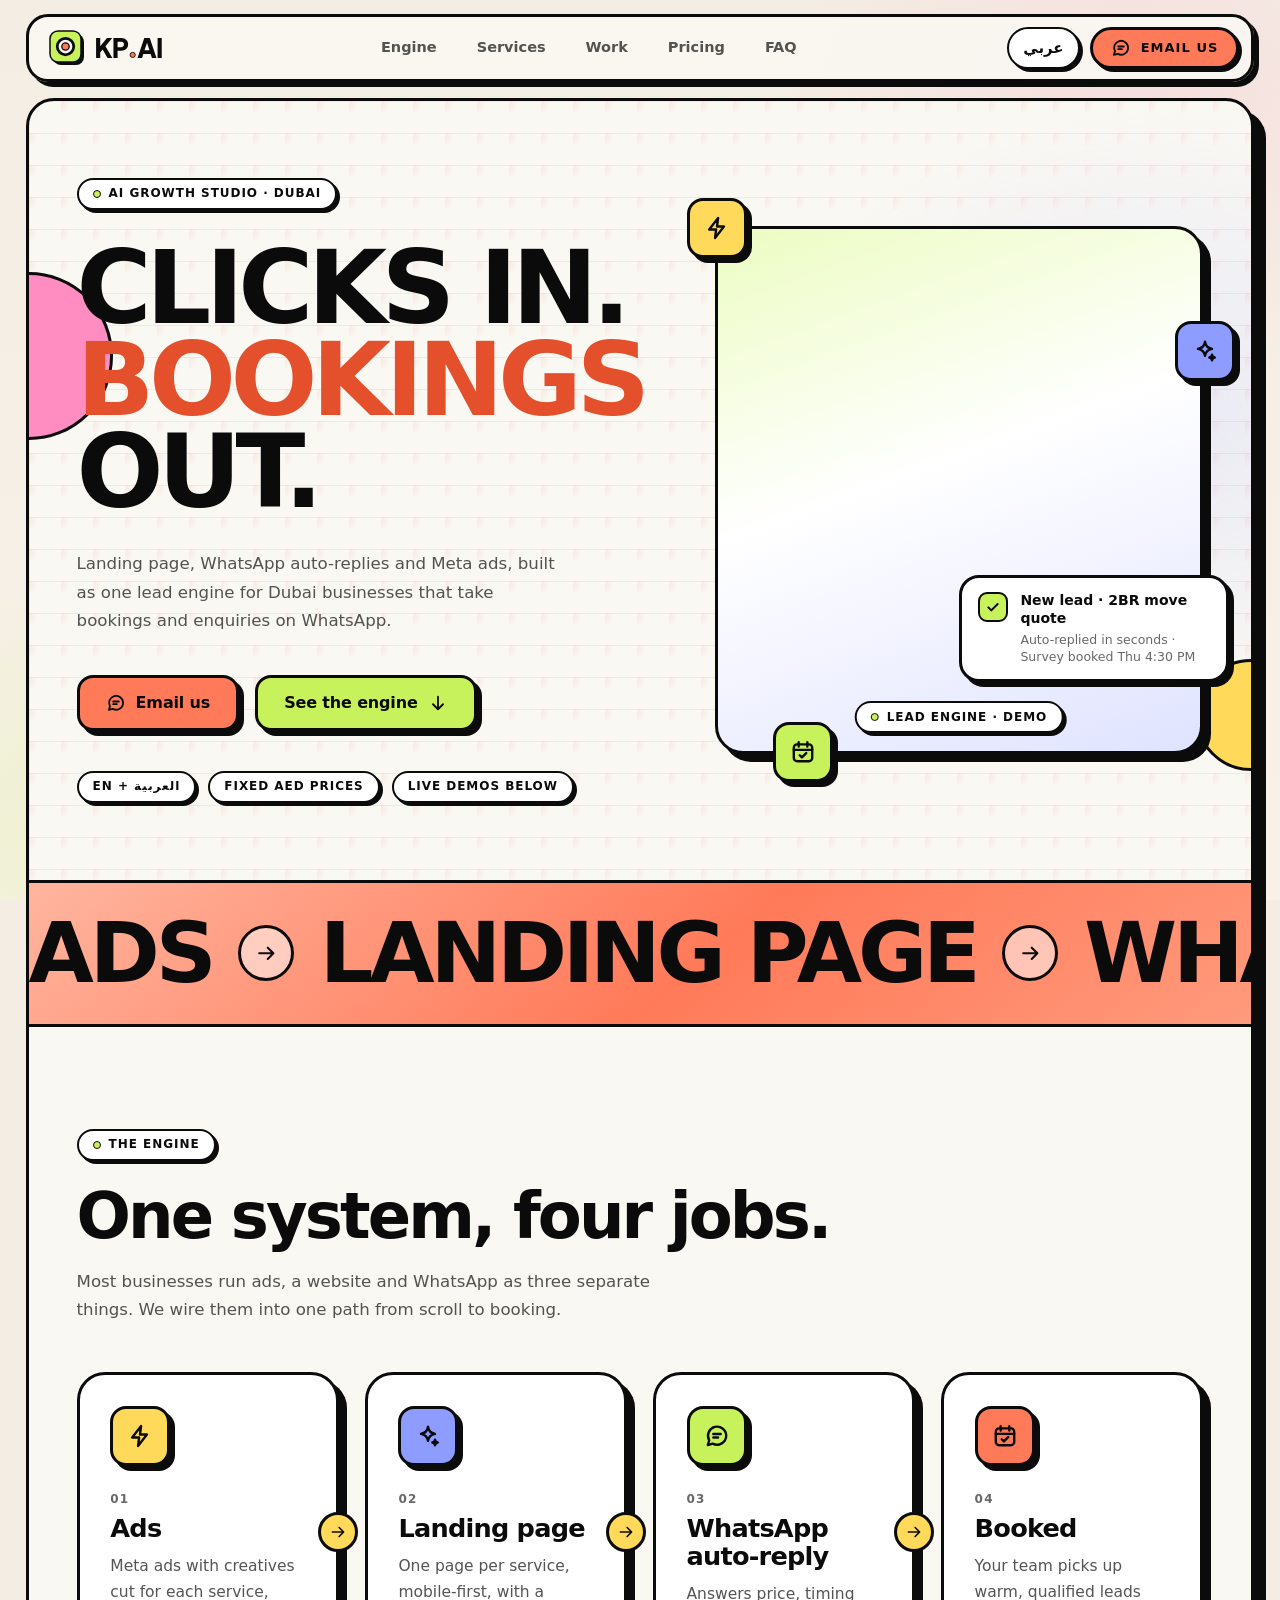
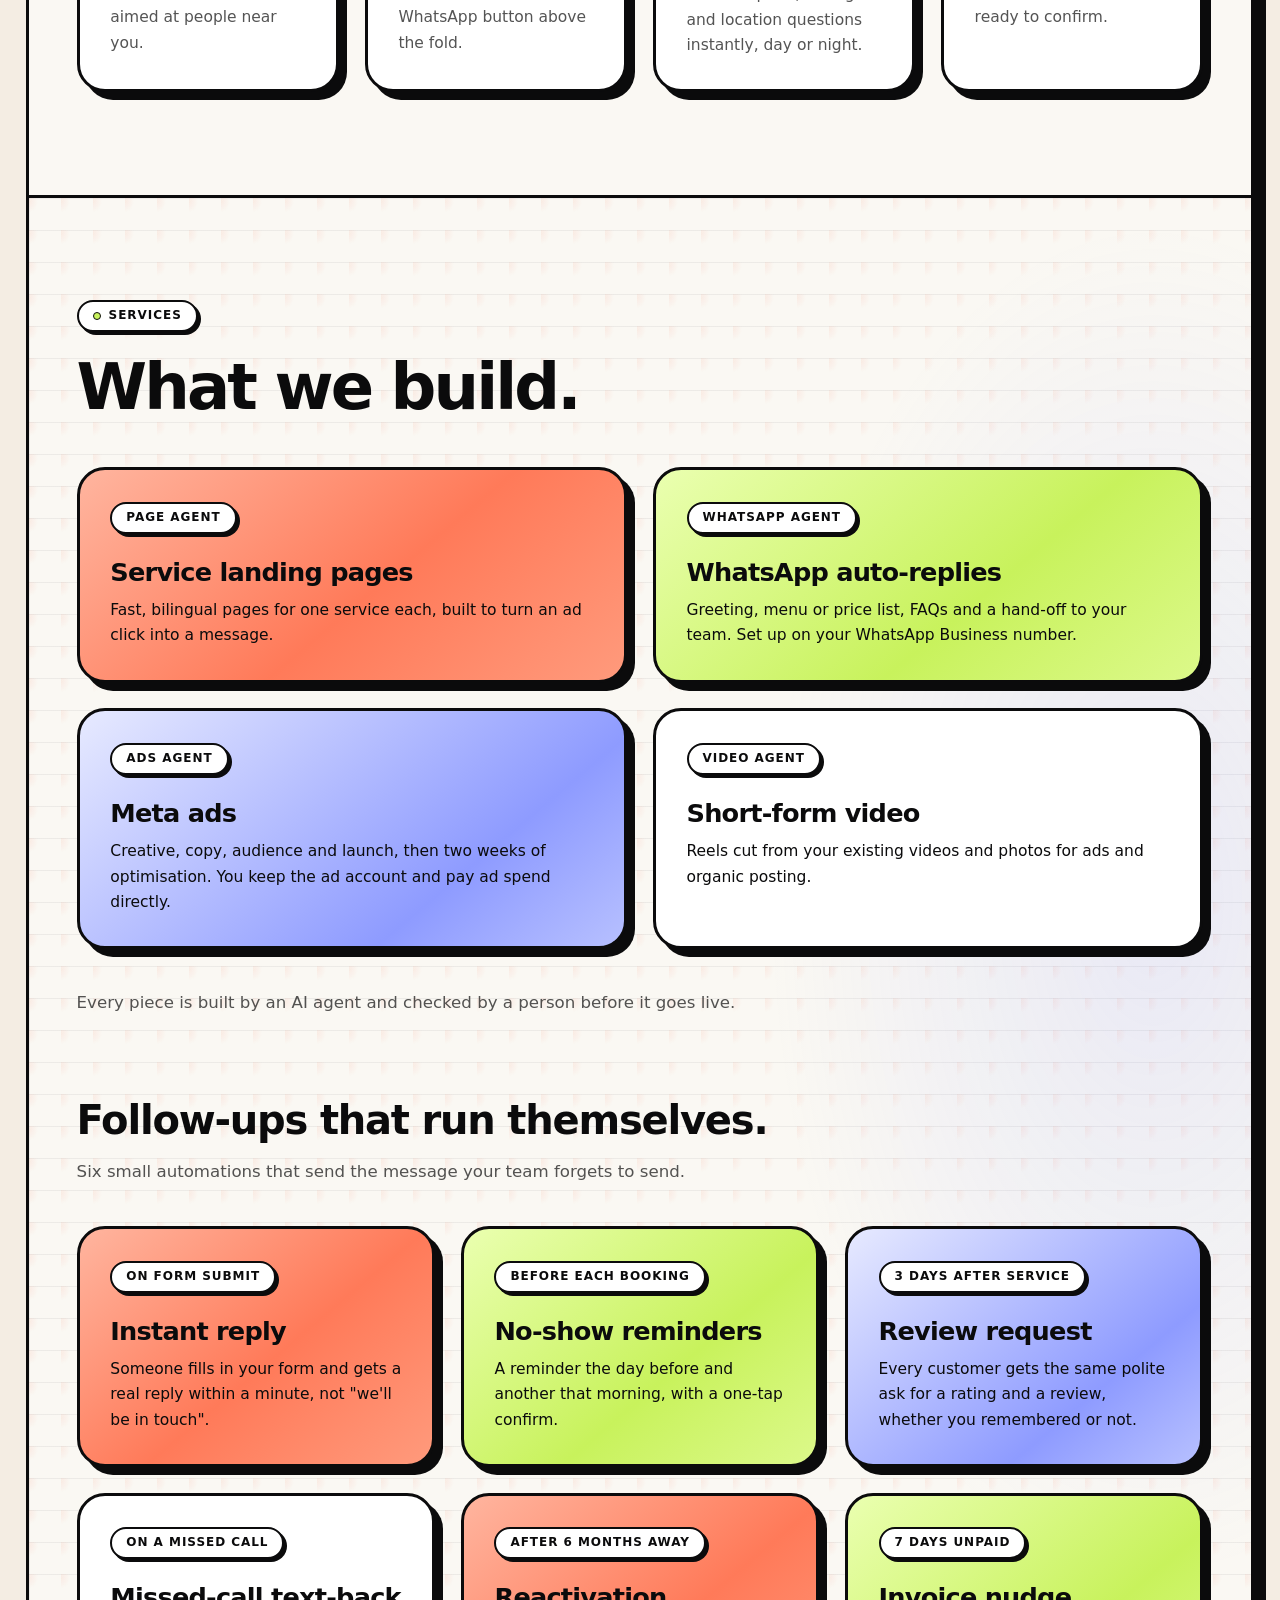
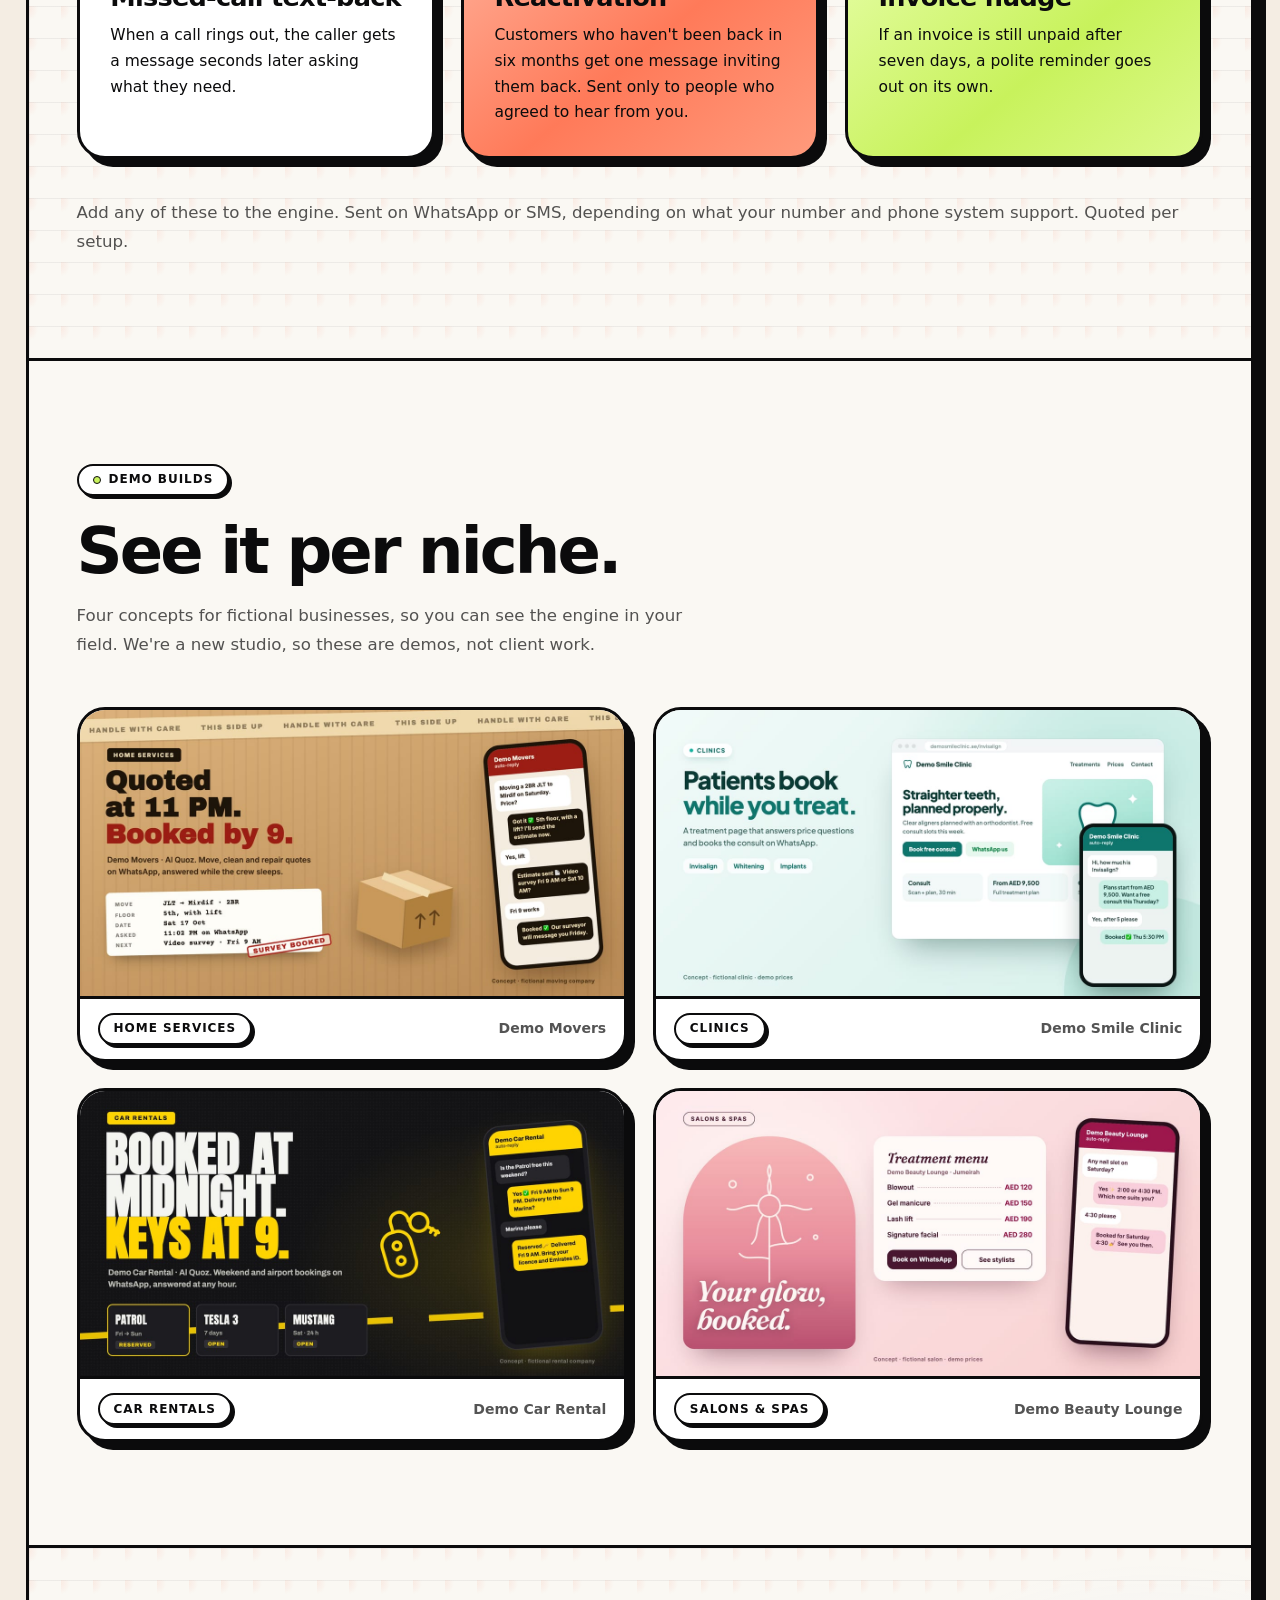
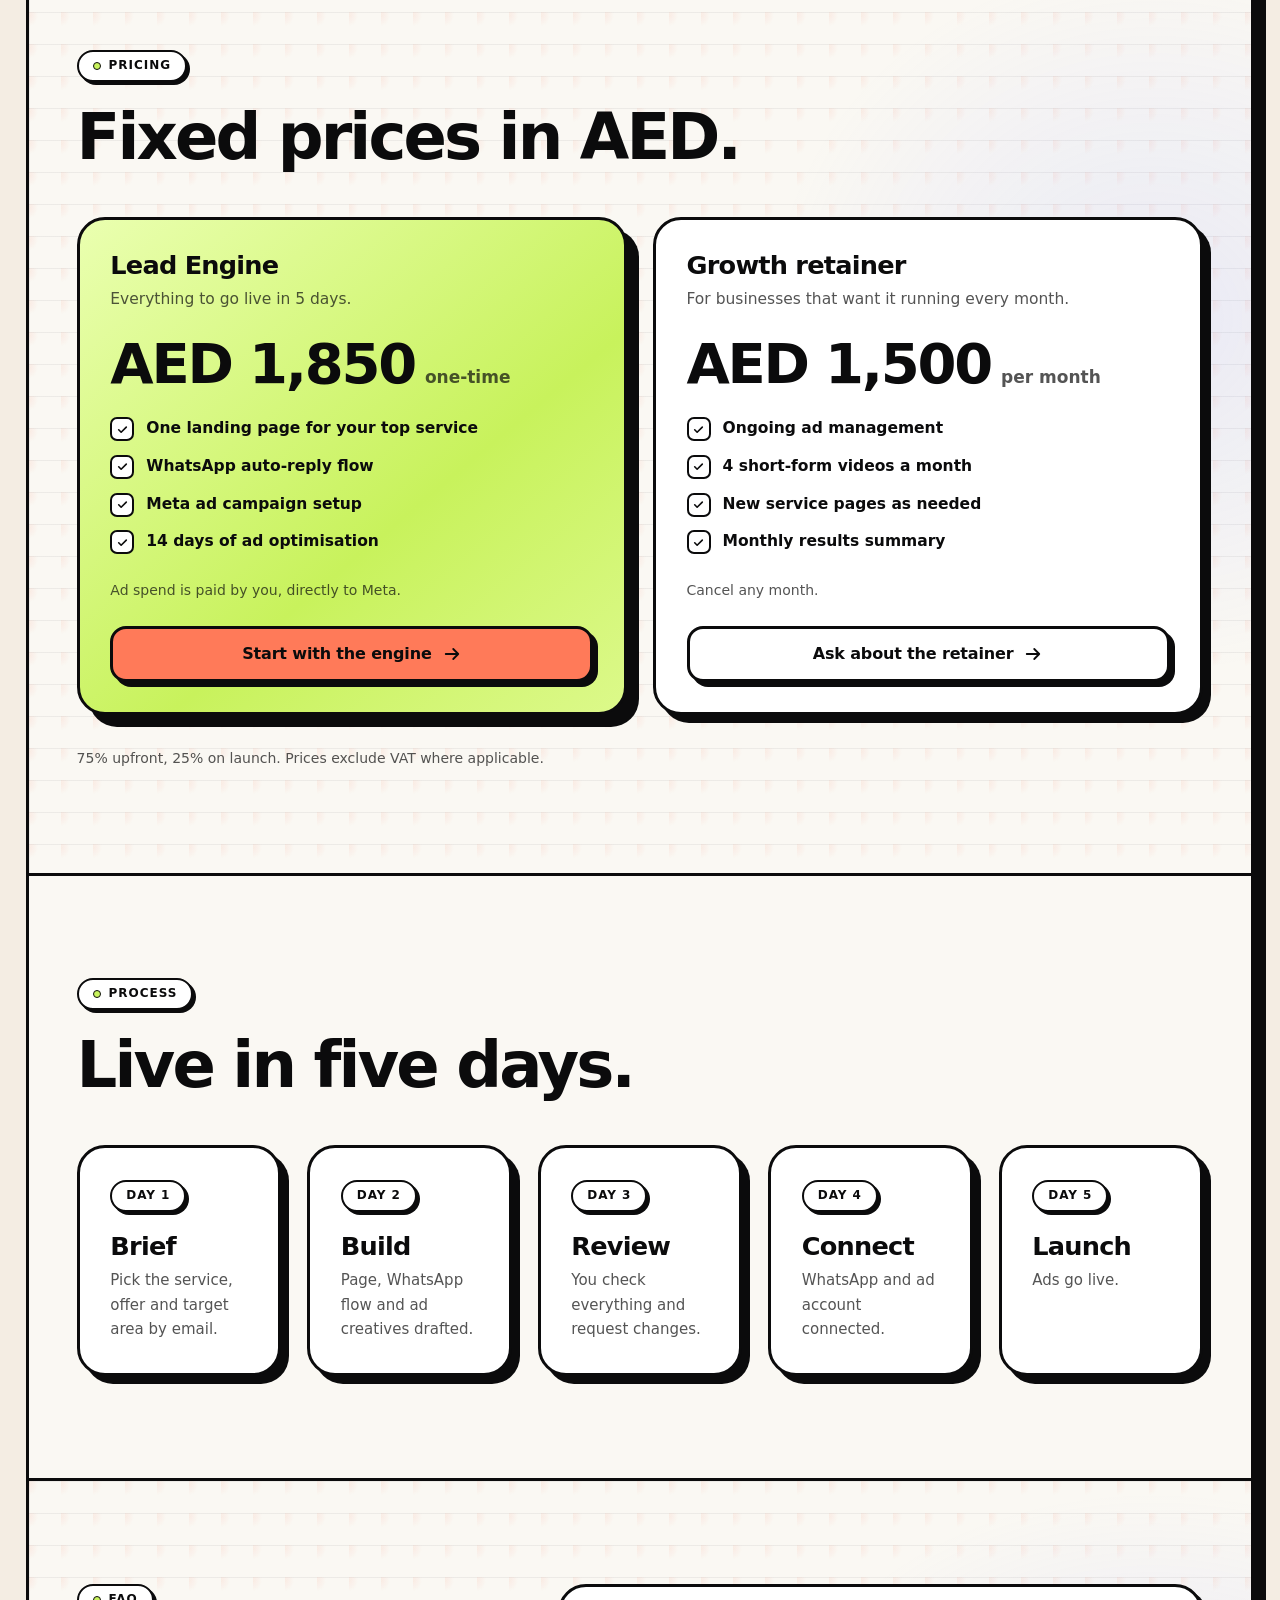
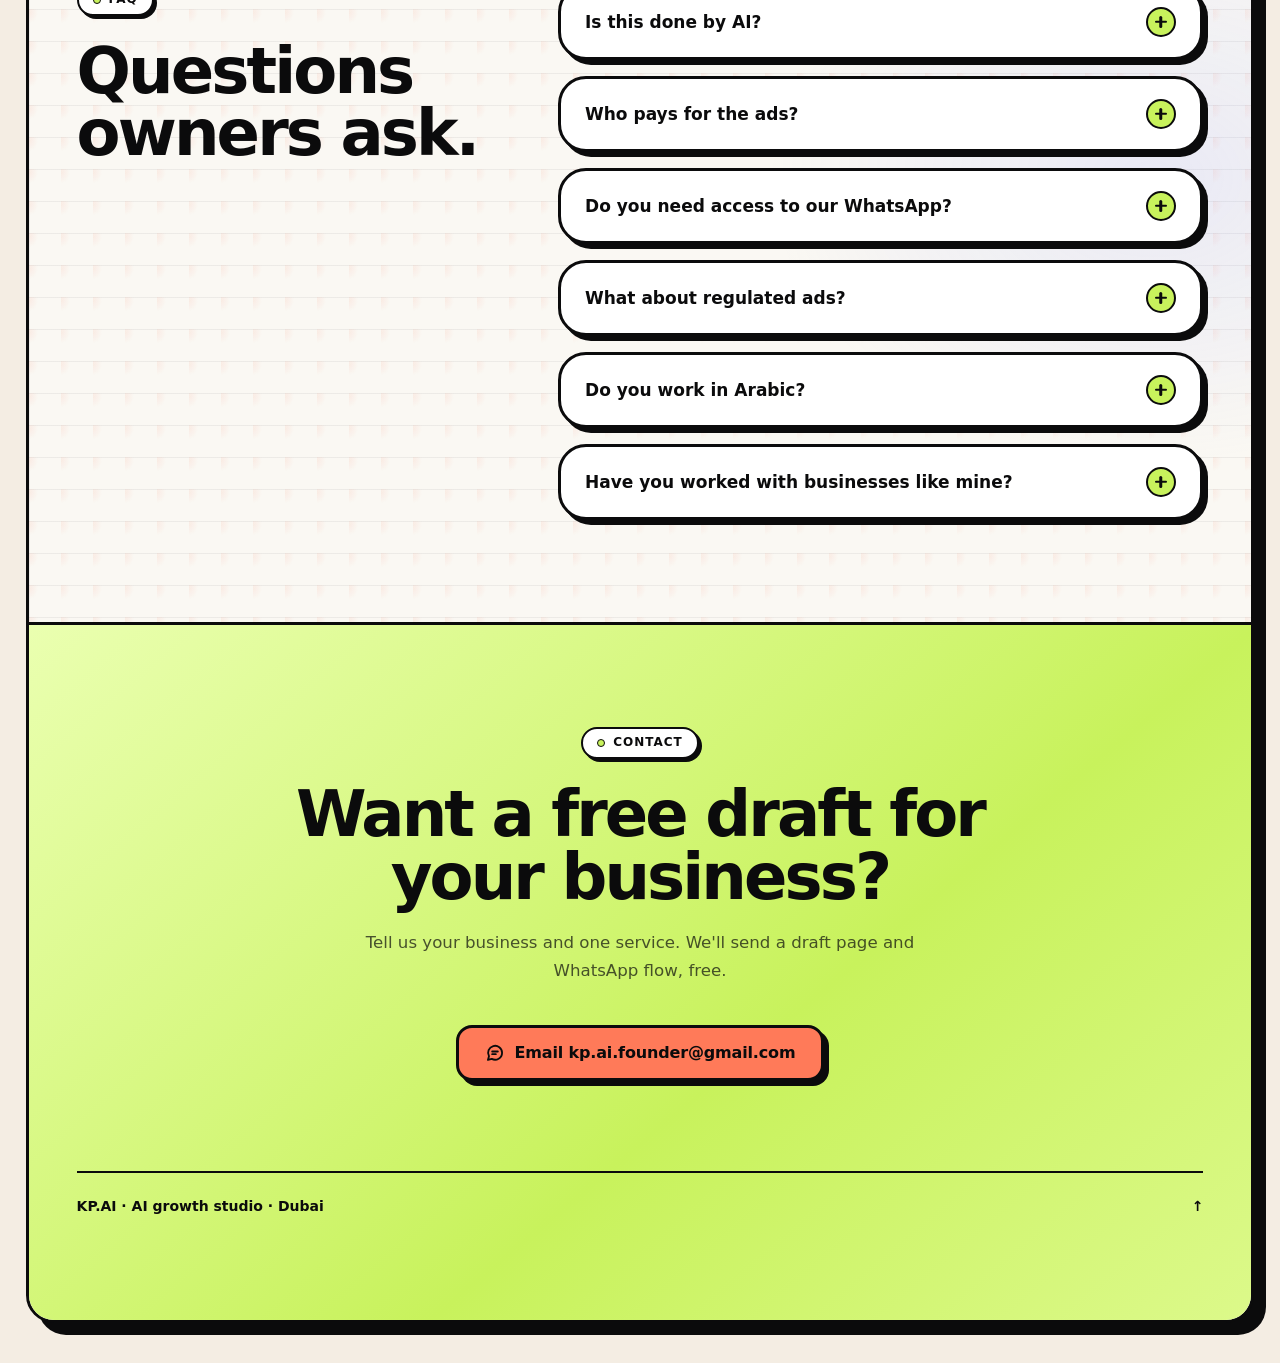
==== commit 7daf5e52: "Redeploy: six follow-up automations in Services (EN + AR) Adds a "Follow-ups that run themselves" gr" ====
--- a/index.html
+++ b/index.html
@@ -1 +1 @@
-<!DOCTYPE html><html lang="en" dir="ltr" class="plus_jakarta_sans_edec5582-module__2ToRIG__variable alexandria_ce5f7e2c-module__cGOHyG__variable ibm_plex_sans_arabic_15f0cd2b-module__Z1WPeG__variable"><head><meta charSet="utf-8"/><meta name="viewport" content="width=device-width, initial-scale=1"/><link rel="preload" href="/_next/static/media/280fac012b00b901-s.p.3ihiqn4pviisd.woff2" as="font" crossorigin="" type="font/woff2"/><link rel="preload" href="/_next/static/media/57696fb0c8dcfe1f-s.p.29a202atpp3ye.woff2" as="font" crossorigin="" type="font/woff2"/><link rel="preload" href="/_next/static/media/5ad8fdb5805e9b4a-s.p.0-uv4l43gdmt7.woff2" as="font" crossorigin="" type="font/woff2"/><link rel="preload" href="/_next/static/media/c9a0d344f313d307-s.p.3ik2qu-u9tgho.woff2" as="font" crossorigin="" type="font/woff2"/><link rel="preload" href="/_next/static/media/ceec3e50f42c26e3-s.p.0da8nscnv1nkd.woff2" as="font" crossorigin="" type="font/woff2"/><link rel="preload" href="/_next/static/media/fba5a26ea33df6a3-s.p.18rizl4rsrl42.woff2" as="font" crossorigin="" type="font/woff2"/><link rel="stylesheet" href="/_next/static/chunks/0l1ksa166dqtk.css" data-precedence="next"/><link rel="preload" as="script" fetchPriority="low" href="/_next/static/chunks/310vm2bl3xxpt.js"/><script src="/_next/static/chunks/0eo1cde-rr3bs.js" async=""></script><script src="/_next/static/chunks/1rj7ns8rte9vc.js" async=""></script><script src="/_next/static/chunks/1noaplj6rk8zu.js" async=""></script><script src="/_next/static/chunks/turbopack-20_um3tr25gw2.js" async=""></script><script src="/_next/static/chunks/3fntmmi971322.js" async=""></script><script src="/_next/static/chunks/3e3s4a5lpx-fi.js" async=""></script><script src="/_next/static/chunks/0bh6x-kwr7mih.js" async=""></script><meta name="theme-color" content="#f4ede3"/><meta name="color-scheme" content="light"/><title>KP.AI — AI growth studio for Dubai service businesses</title><meta name="description" content="Landing pages, WhatsApp auto-replies, Meta ads and short-form video, built as one lead engine. Fixed prices in AED. English and Arabic."/><link rel="canonical" href="https://kp6801-ai.github.io/"/><link rel="alternate" hrefLang="en" href="https://kp6801-ai.github.io/"/><link rel="alternate" hrefLang="ar" href="https://kp6801-ai.github.io/ar/"/><link rel="alternate" hrefLang="x-default" href="https://kp6801-ai.github.io/"/><meta property="og:title" content="KP.AI — AI growth studio for Dubai service businesses"/><meta property="og:description" content="Landing pages, WhatsApp auto-replies, Meta ads and short-form video, built as one lead engine. Fixed prices in AED. English and Arabic."/><meta property="og:url" content="https://kp6801-ai.github.io/"/><meta property="og:site_name" content="KP.AI"/><meta property="og:locale" content="en_AE"/><meta property="og:image" content="https://kp6801-ai.github.io/og-en.png"/><meta property="og:image:width" content="1200"/><meta property="og:image:height" content="630"/><meta property="og:image:alt" content="KP.AI — AI growth studio for Dubai service businesses"/><meta property="og:locale:alternate" content="ar_AE"/><meta property="og:type" content="website"/><meta name="twitter:card" content="summary_large_image"/><meta name="twitter:title" content="KP.AI — AI growth studio for Dubai service businesses"/><meta name="twitter:description" content="Landing pages, WhatsApp auto-replies, Meta ads and short-form video, built as one lead engine. Fixed prices in AED. English and Arabic."/><meta name="twitter:image" content="https://kp6801-ai.github.io/og-en.png"/><link rel="icon" href="/brand/mark.svg" type="image/svg+xml"/><link rel="icon" href="/favicon.ico" sizes="any"/><link rel="apple-touch-icon" href="/brand/apple-touch-icon.png"/><meta name="next-size-adjust" content=""/><script>document.documentElement.classList.add('js')</script><script src="/_next/static/chunks/0cz1d0mv5g_q7.js" noModule=""></script></head><body><div hidden=""><!--$--><!--/$--></div><a class="nb-skip" href="#main">Skip to content</a><header class="nb-nav" data-scrolled="false"><a href="/" aria-label="KP.AI home" class="nb-nav__brand"><svg class="h-9 w-9" viewBox="0 0 72 72" aria-hidden="true"><rect class="nb-svg-ink" x="8" y="8" width="62" height="62" rx="16"></rect><rect class="nb-svg-lime" x="2" y="2" width="62" height="62" rx="16" stroke-width="3"></rect><circle class="nb-svg-paper" cx="33" cy="33" r="16.5" stroke-width="5.5"></circle><circle class="nb-svg-coral" cx="33" cy="33" r="7.4" stroke-width="2.6"></circle></svg><svg class="h-[22px] w-auto" viewBox="2.6 21.5 254.27 82.5" aria-hidden="true"><path fill="currentColor" d="M22.10 100L6.60 100L6.60 25.50L22.10 25.50L22.10 56.10L47.60 25.50L67 25.50L41.80 55.90L67.60 100L49.50 100L31.30 68.50L22.10 79.60M87.30 100L71.80 100L71.80 25.50L100.40 25.50Q108.10 25.50 114.05 28.20Q120 30.90 123.40 36.20Q126.80 41.50 126.80 49.30Q126.80 56.90 123.35 62.20Q119.90 67.50 113.95 70.25Q108 73 100.40 73L87.30 73L87.30 100M87.30 39L87.30 59.50L100.50 59.50Q103.80 59.50 106.20 58.20Q108.60 56.90 109.95 54.60Q111.30 52.30 111.30 49.30Q111.30 46.20 109.95 43.90Q108.60 41.60 106.20 40.30Q103.80 39 100.50 39M178.97 100L162.17 100L187.37 25.50L207.97 25.50L233.17 100L216.27 100L211.27 84.80L183.97 84.80L178.97 100M197.67 42.60L188.27 71.30L206.97 71.30M252.87 100L237.37 100L237.37 25.50L252.87 25.50"></path><circle class="nb-svg-coral" cx="143.94" cy="88.64" r="9.69" stroke-width="3.35"></circle></svg></a><nav aria-label="Primary" class="hidden items-center gap-1 lg:flex"><a href="#engine" class="nb-nav__link">Engine</a><a href="#services" class="nb-nav__link">Services</a><a href="#work" class="nb-nav__link">Work</a><a href="#pricing" class="nb-nav__link">Pricing</a><a href="#faq" class="nb-nav__link">FAQ</a></nav><div class="flex items-center gap-2.5"><a class="nb-lang" href="/ar/" lang="ar" hrefLang="ar" aria-label="Read this page in Arabic">عربي</a><a class="nb-btn nb-btn--coral nb-btn--sm hidden sm:inline-flex" href="mailto:kp.ai.founder@gmail.com?subject=Lead%20Engine&amp;body=Hi%20KP.AI%2C%20I&#x27;d%20like%20to%20know%20more%20about%20the%20Lead%20Engine."><svg viewBox="0 0 24 24" class="nb-ico" fill="none" stroke="currentColor" stroke-width="2.2" stroke-linecap="round" stroke-linejoin="round" aria-hidden="true" focusable="false"><path d="M20.5 11.6a8.4 8.4 0 0 1-12.4 7.4L3.5 20.3l1.3-4.4A8.4 8.4 0 1 1 20.5 11.6Z"></path><path d="M8.6 10.2h6.8M8.6 13.4h4.4"></path></svg>Email us</a><button type="button" class="nb-burger lg:hidden" aria-expanded="false" aria-controls="nb-menu" aria-label="Open menu"><span></span><span></span></button></div></header><div id="nb-menu" class="nb-menu lg:hidden" data-open="false" aria-hidden="true"><a href="#engine" tabindex="-1">Engine</a><a href="#services" tabindex="-1">Services</a><a href="#work" tabindex="-1">Work</a><a href="#pricing" tabindex="-1">Pricing</a><a href="#faq" tabindex="-1">FAQ</a><a class="nb-btn nb-btn--coral mt-8 self-start" href="mailto:kp.ai.founder@gmail.com?subject=Lead%20Engine&amp;body=Hi%20KP.AI%2C%20I&#x27;d%20like%20to%20know%20more%20about%20the%20Lead%20Engine." tabindex="-1"><svg viewBox="0 0 24 24" class="nb-ico" fill="none" stroke="currentColor" stroke-width="2.2" stroke-linecap="round" stroke-linejoin="round" aria-hidden="true" focusable="false"><path d="M20.5 11.6a8.4 8.4 0 0 1-12.4 7.4L3.5 20.3l1.3-4.4A8.4 8.4 0 1 1 20.5 11.6Z"></path><path d="M8.6 10.2h6.8M8.6 13.4h4.4"></path></svg>Email us</a></div><main id="main" class="nb-frame"><section id="top" class="nb-section nb-hero nb-grid-paper" aria-labelledby="hero-title"><span class="nb-blob nb-blob--pink -start-[84px] top-[22%] hidden h-[168px] w-[168px] lg:block" aria-hidden="true"></span><span class="nb-blob nb-blob--lemon -end-[56px] bottom-[14%] h-[112px] w-[112px]" aria-hidden="true"></span><div class="nb-inner nb-hero__grid relative z-[1]"><div><p class="nb-pill nb-reveal" data-fade="true"><span class="nb-dot nb-dot--live" aria-hidden="true"></span>AI growth studio · Dubai</p><h1 id="hero-title" class="nb-display nb-hero__title nb-reveal mt-8"><span class="block">Clicks in.</span><span class="nb-accent-coral block">Bookings</span><span class="block">out.</span></h1><p class="nb-lead nb-reveal mt-8 max-w-[46ch]" data-fade="true">Landing page, WhatsApp auto-replies and Meta ads, built as one lead engine for Dubai businesses that take bookings and enquiries on WhatsApp.</p><div class="nb-reveal mt-10 flex flex-wrap gap-4" data-fade="true"><a class="nb-btn nb-btn--coral" href="mailto:kp.ai.founder@gmail.com?subject=Lead%20Engine&amp;body=Hi%20KP.AI%2C%20I&#x27;d%20like%20to%20know%20more%20about%20the%20Lead%20Engine."><svg viewBox="0 0 24 24" class="nb-ico" fill="none" stroke="currentColor" stroke-width="2.2" stroke-linecap="round" stroke-linejoin="round" aria-hidden="true" focusable="false"><path d="M20.5 11.6a8.4 8.4 0 0 1-12.4 7.4L3.5 20.3l1.3-4.4A8.4 8.4 0 1 1 20.5 11.6Z"></path><path d="M8.6 10.2h6.8M8.6 13.4h4.4"></path></svg>Email us</a><a class="nb-btn nb-btn--lime" href="#engine">See the engine<svg viewBox="0 0 24 24" class="nb-ico" fill="none" stroke="currentColor" stroke-width="2.2" stroke-linecap="round" stroke-linejoin="round" aria-hidden="true" focusable="false"><path d="M12 4.5v15M6 13.5l6 6 6-6"></path></svg></a></div><ul class="nb-reveal mt-10 flex flex-wrap gap-3" data-fade="true"><li class="nb-pill">EN + العربية</li><li class="nb-pill">Fixed AED prices</li><li class="nb-pill">Live demos below</li></ul></div><div class="nb-stage nb-reveal"><div class="nb-card nb-stage__card"><p class="nb-pill nb-stage__badge"><span class="nb-dot nb-dot--live" aria-hidden="true"></span>Lead Engine · demo</p></div><span class="nb-float nb-tile nb-tile--lemon -top-6 -start-3 lg:-top-7 lg:-start-7" aria-hidden="true"><svg viewBox="0 0 24 24" fill="none" stroke="currentColor" stroke-width="2.2" stroke-linecap="round" stroke-linejoin="round" aria-hidden="true" focusable="false"><path d="M13 2.8 4.8 13.4h6.4l-1 7.8 8.2-10.6H12l1-7.8Z"></path></svg></span><span class="nb-float nb-tile nb-tile--peri top-[18%] -end-3 lg:-end-8" aria-hidden="true"><svg viewBox="0 0 24 24" fill="none" stroke="currentColor" stroke-width="2.2" stroke-linecap="round" stroke-linejoin="round" aria-hidden="true" focusable="false"><path d="M12 3.5c.6 4.2 2.3 5.9 6.5 6.5-4.2.6-5.9 2.3-6.5 6.5-.6-4.2-2.3-5.9-6.5-6.5 4.2-.6 5.9-2.3 6.5-6.5Z"></path><path d="M18.5 15.5c.25 1.6.9 2.25 2.5 2.5-1.6.25-2.25.9-2.5 2.5-.25-1.6-.9-2.25-2.5-2.5 1.6-.25 2.25-.9 2.5-2.5Z"></path></svg></span><span class="nb-float nb-tile nb-tile--lime -bottom-7 start-[12%]" aria-hidden="true"><svg viewBox="0 0 24 24" fill="none" stroke="currentColor" stroke-width="2.2" stroke-linecap="round" stroke-linejoin="round" aria-hidden="true" focusable="false"><rect x="3.5" y="5" width="17" height="15.5" rx="3"></rect><path d="M3.5 10h17M8 3v4M16 3v4M9 15l2 2 4-4"></path></svg></span><div class="nb-notify" role="status"><div class="flex items-start gap-3"><span class="nb-notify__check" aria-hidden="true"><svg viewBox="0 0 24 24" fill="none" stroke="currentColor" stroke-width="3" stroke-linecap="round" stroke-linejoin="round" aria-hidden="true" focusable="false"><path d="m5 12.5 4.5 4.5L19 7.5"></path></svg></span><div class="min-w-0"><p class="text-[14px] leading-tight font-extrabold">New lead · 2BR move quote</p><p class="mt-1 text-[12.5px] leading-snug text-[var(--muted)]">Auto-replied in seconds · Survey booked Thu 4:30 PM</p></div></div></div></div></div></section><section class="nb-marquee" aria-label="How the engine works"><div class="nb-marquee__track"><div class="nb-marquee__run"><span class="nb-marquee__item">Ads<span class="nb-marquee__arrow"><svg viewBox="0 0 24 24" class="nb-ico nb-ico--dir" fill="none" stroke="currentColor" stroke-width="2.2" stroke-linecap="round" stroke-linejoin="round" aria-hidden="true" focusable="false"><path d="M4.5 12h15M13.5 6l6 6-6 6"></path></svg></span></span><span class="nb-marquee__item">Landing page<span class="nb-marquee__arrow"><svg viewBox="0 0 24 24" class="nb-ico nb-ico--dir" fill="none" stroke="currentColor" stroke-width="2.2" stroke-linecap="round" stroke-linejoin="round" aria-hidden="true" focusable="false"><path d="M4.5 12h15M13.5 6l6 6-6 6"></path></svg></span></span><span class="nb-marquee__item">WhatsApp<span class="nb-marquee__arrow"><svg viewBox="0 0 24 24" class="nb-ico nb-ico--dir" fill="none" stroke="currentColor" stroke-width="2.2" stroke-linecap="round" stroke-linejoin="round" aria-hidden="true" focusable="false"><path d="M4.5 12h15M13.5 6l6 6-6 6"></path></svg></span></span><span class="nb-marquee__item">Booked<span class="nb-marquee__arrow"><svg viewBox="0 0 24 24" class="nb-ico nb-ico--dir" fill="none" stroke="currentColor" stroke-width="2.2" stroke-linecap="round" stroke-linejoin="round" aria-hidden="true" focusable="false"><path d="M4.5 12h15M13.5 6l6 6-6 6"></path></svg></span></span></div><div class="nb-marquee__run" aria-hidden="true"><span class="nb-marquee__item">Ads<span class="nb-marquee__arrow"><svg viewBox="0 0 24 24" class="nb-ico nb-ico--dir" fill="none" stroke="currentColor" stroke-width="2.2" stroke-linecap="round" stroke-linejoin="round" aria-hidden="true" focusable="false"><path d="M4.5 12h15M13.5 6l6 6-6 6"></path></svg></span></span><span class="nb-marquee__item">Landing page<span class="nb-marquee__arrow"><svg viewBox="0 0 24 24" class="nb-ico nb-ico--dir" fill="none" stroke="currentColor" stroke-width="2.2" stroke-linecap="round" stroke-linejoin="round" aria-hidden="true" focusable="false"><path d="M4.5 12h15M13.5 6l6 6-6 6"></path></svg></span></span><span class="nb-marquee__item">WhatsApp<span class="nb-marquee__arrow"><svg viewBox="0 0 24 24" class="nb-ico nb-ico--dir" fill="none" stroke="currentColor" stroke-width="2.2" stroke-linecap="round" stroke-linejoin="round" aria-hidden="true" focusable="false"><path d="M4.5 12h15M13.5 6l6 6-6 6"></path></svg></span></span><span class="nb-marquee__item">Booked<span class="nb-marquee__arrow"><svg viewBox="0 0 24 24" class="nb-ico nb-ico--dir" fill="none" stroke="currentColor" stroke-width="2.2" stroke-linecap="round" stroke-linejoin="round" aria-hidden="true" focusable="false"><path d="M4.5 12h15M13.5 6l6 6-6 6"></path></svg></span></span></div></div></section><section id="engine" class="nb-section" aria-labelledby="engine-title"><div class="nb-inner"><header class="nb-head"><p class="nb-pill"><span class="nb-dot" aria-hidden="true"></span>The engine</p><h2 id="engine-title" class="nb-h2 mt-6">One system, four jobs.</h2><p class="nb-lead mt-5 max-w-[60ch]">Most businesses run ads, a website and WhatsApp as three separate things. We wire them into one path from scroll to booking.</p></header><ol class="nb-steps mt-12"><li class="nb-card nb-step"><span class="nb-tile nb-tile--lemon" aria-hidden="true"><svg viewBox="0 0 24 24" fill="none" stroke="currentColor" stroke-width="2.2" stroke-linecap="round" stroke-linejoin="round" aria-hidden="true" focusable="false"><path d="M13 2.8 4.8 13.4h6.4l-1 7.8 8.2-10.6H12l1-7.8Z"></path></svg></span><p class="nb-label mt-6 text-[var(--muted)]">01</p><h3 class="nb-h3 mt-1">Ads</h3><p class="mt-3 text-[15.5px] text-[var(--text-dim)]">Meta ads with creatives cut for each service, aimed at people near you.</p><span class="nb-step__arrow" aria-hidden="true"><svg viewBox="0 0 24 24" class="nb-ico nb-ico--dir" fill="none" stroke="currentColor" stroke-width="2.2" stroke-linecap="round" stroke-linejoin="round" aria-hidden="true" focusable="false"><path d="M4.5 12h15M13.5 6l6 6-6 6"></path></svg></span></li><li class="nb-card nb-step"><span class="nb-tile nb-tile--peri" aria-hidden="true"><svg viewBox="0 0 24 24" fill="none" stroke="currentColor" stroke-width="2.2" stroke-linecap="round" stroke-linejoin="round" aria-hidden="true" focusable="false"><path d="M12 3.5c.6 4.2 2.3 5.9 6.5 6.5-4.2.6-5.9 2.3-6.5 6.5-.6-4.2-2.3-5.9-6.5-6.5 4.2-.6 5.9-2.3 6.5-6.5Z"></path><path d="M18.5 15.5c.25 1.6.9 2.25 2.5 2.5-1.6.25-2.25.9-2.5 2.5-.25-1.6-.9-2.25-2.5-2.5 1.6-.25 2.25-.9 2.5-2.5Z"></path></svg></span><p class="nb-label mt-6 text-[var(--muted)]">02</p><h3 class="nb-h3 mt-1">Landing page</h3><p class="mt-3 text-[15.5px] text-[var(--text-dim)]">One page per service, mobile-first, with a WhatsApp button above the fold.</p><span class="nb-step__arrow" aria-hidden="true"><svg viewBox="0 0 24 24" class="nb-ico nb-ico--dir" fill="none" stroke="currentColor" stroke-width="2.2" stroke-linecap="round" stroke-linejoin="round" aria-hidden="true" focusable="false"><path d="M4.5 12h15M13.5 6l6 6-6 6"></path></svg></span></li><li class="nb-card nb-step"><span class="nb-tile nb-tile--lime" aria-hidden="true"><svg viewBox="0 0 24 24" class="nb-ico" fill="none" stroke="currentColor" stroke-width="2.2" stroke-linecap="round" stroke-linejoin="round" aria-hidden="true" focusable="false"><path d="M20.5 11.6a8.4 8.4 0 0 1-12.4 7.4L3.5 20.3l1.3-4.4A8.4 8.4 0 1 1 20.5 11.6Z"></path><path d="M8.6 10.2h6.8M8.6 13.4h4.4"></path></svg></span><p class="nb-label mt-6 text-[var(--muted)]">03</p><h3 class="nb-h3 mt-1">WhatsApp auto-reply</h3><p class="mt-3 text-[15.5px] text-[var(--text-dim)]">Answers price, timing and location questions instantly, day or night.</p><span class="nb-step__arrow" aria-hidden="true"><svg viewBox="0 0 24 24" class="nb-ico nb-ico--dir" fill="none" stroke="currentColor" stroke-width="2.2" stroke-linecap="round" stroke-linejoin="round" aria-hidden="true" focusable="false"><path d="M4.5 12h15M13.5 6l6 6-6 6"></path></svg></span></li><li class="nb-card nb-step"><span class="nb-tile nb-tile--coral" aria-hidden="true"><svg viewBox="0 0 24 24" fill="none" stroke="currentColor" stroke-width="2.2" stroke-linecap="round" stroke-linejoin="round" aria-hidden="true" focusable="false"><rect x="3.5" y="5" width="17" height="15.5" rx="3"></rect><path d="M3.5 10h17M8 3v4M16 3v4M9 15l2 2 4-4"></path></svg></span><p class="nb-label mt-6 text-[var(--muted)]">04</p><h3 class="nb-h3 mt-1">Booked</h3><p class="mt-3 text-[15.5px] text-[var(--text-dim)]">Your team picks up warm, qualified leads ready to confirm.</p></li></ol></div></section><section id="services" class="nb-section nb-grid-paper" aria-labelledby="services-title"><div class="nb-inner"><header class="nb-head"><p class="nb-pill"><span class="nb-dot" aria-hidden="true"></span>Services</p><h2 id="services-title" class="nb-h2 mt-6">What we build.</h2></header><ul class="nb-services mt-12"><li class="nb-card nb-service nb-card--coral"><p class="nb-pill">Page agent</p><h3 class="nb-h3 mt-6">Service landing pages</h3><p class="mt-3 text-[15.5px]">Fast, bilingual pages for one service each, built to turn an ad click into a message.</p></li><li class="nb-card nb-service nb-card--lime"><p class="nb-pill">WhatsApp agent</p><h3 class="nb-h3 mt-6">WhatsApp auto-replies</h3><p class="mt-3 text-[15.5px]">Greeting, menu or price list, FAQs and a hand-off to your team. Set up on your WhatsApp Business number.</p></li><li class="nb-card nb-service nb-card--peri"><p class="nb-pill">Ads agent</p><h3 class="nb-h3 mt-6">Meta ads</h3><p class="mt-3 text-[15.5px]">Creative, copy, audience and launch, then two weeks of optimisation. You keep the ad account and pay ad spend directly.</p></li><li class="nb-card nb-service "><p class="nb-pill">Video agent</p><h3 class="nb-h3 mt-6">Short-form video</h3><p class="mt-3 text-[15.5px]">Reels cut from your existing videos and photos for ads and organic posting.</p></li></ul><p class="nb-lead mt-10">Every piece is built by an AI agent and checked by a person before it goes live.</p></div></section><section id="work" class="nb-section" aria-labelledby="work-title"><div class="nb-inner"><header class="nb-head"><p class="nb-pill"><span class="nb-dot" aria-hidden="true"></span>Demo builds</p><h2 id="work-title" class="nb-h2 mt-6">See it per niche.</h2><p class="nb-lead mt-5 max-w-[60ch]">Four concepts for fictional businesses, so you can see the engine in your field. We&#x27;re a new studio, so these are demos, not client work.</p></header><ul class="nb-work mt-12"><li class="nb-card nb-work__item"><img src="/media/work-home.jpg" srcSet="/media/work-home.jpg 1200w, /media/work-home@2x.jpg 2400w" sizes="(min-width: 720px) 50vw, 100vw" alt="Concept landing page and WhatsApp booking chat for Demo Movers" width="1200" height="630" loading="lazy" decoding="async"/><div class="nb-work__cap"><span class="nb-pill">Home services</span><span class="text-[14px] font-bold text-[var(--text-dim)]">Demo Movers</span></div></li><li class="nb-card nb-work__item"><img src="/media/work-clinic.jpg" srcSet="/media/work-clinic.jpg 1200w, /media/work-clinic@2x.jpg 2400w" sizes="(min-width: 720px) 50vw, 100vw" alt="Concept landing page and WhatsApp booking chat for Demo Smile Clinic" width="1200" height="630" loading="lazy" decoding="async"/><div class="nb-work__cap"><span class="nb-pill">Clinics</span><span class="text-[14px] font-bold text-[var(--text-dim)]">Demo Smile Clinic</span></div></li><li class="nb-card nb-work__item"><img src="/media/work-rental.jpg" srcSet="/media/work-rental.jpg 1200w, /media/work-rental@2x.jpg 2400w" sizes="(min-width: 720px) 50vw, 100vw" alt="Concept landing page and WhatsApp booking chat for Demo Car Rental" width="1200" height="630" loading="lazy" decoding="async"/><div class="nb-work__cap"><span class="nb-pill">Car rentals</span><span class="text-[14px] font-bold text-[var(--text-dim)]">Demo Car Rental</span></div></li><li class="nb-card nb-work__item"><img src="/media/work-salon.jpg" srcSet="/media/work-salon.jpg 1200w, /media/work-salon@2x.jpg 2400w" sizes="(min-width: 720px) 50vw, 100vw" alt="Concept landing page and WhatsApp booking chat for Demo Beauty Lounge" width="1200" height="630" loading="lazy" decoding="async"/><div class="nb-work__cap"><span class="nb-pill">Salons &amp; spas</span><span class="text-[14px] font-bold text-[var(--text-dim)]">Demo Beauty Lounge</span></div></li></ul></div></section><section id="pricing" class="nb-section nb-grid-paper" aria-labelledby="pricing-title"><div class="nb-inner"><header class="nb-head"><p class="nb-pill"><span class="nb-dot" aria-hidden="true"></span>Pricing</p><h2 id="pricing-title" class="nb-h2 mt-6">Fixed prices in AED.</h2></header><div class="nb-plans mt-12"><article class="nb-card nb-plan nb-card--lime nb-plan--featured"><h3 class="nb-h3">Lead Engine</h3><p class="mt-2 text-[15.5px] text-[var(--text-dim)]">Everything to go live in 5 days.</p><p class="nb-price mt-6"><span class="nb-price__num">AED 1,850</span><span class="nb-price__unit">one-time</span></p><ul class="mt-6 grid gap-3"><li class="flex items-start gap-3 text-[15.5px] font-semibold"><span class="nb-check" aria-hidden="true"><svg viewBox="0 0 24 24" fill="none" stroke="currentColor" stroke-width="3" stroke-linecap="round" stroke-linejoin="round" aria-hidden="true" focusable="false"><path d="m5 12.5 4.5 4.5L19 7.5"></path></svg></span>One landing page for your top service</li><li class="flex items-start gap-3 text-[15.5px] font-semibold"><span class="nb-check" aria-hidden="true"><svg viewBox="0 0 24 24" fill="none" stroke="currentColor" stroke-width="3" stroke-linecap="round" stroke-linejoin="round" aria-hidden="true" focusable="false"><path d="m5 12.5 4.5 4.5L19 7.5"></path></svg></span>WhatsApp auto-reply flow</li><li class="flex items-start gap-3 text-[15.5px] font-semibold"><span class="nb-check" aria-hidden="true"><svg viewBox="0 0 24 24" fill="none" stroke="currentColor" stroke-width="3" stroke-linecap="round" stroke-linejoin="round" aria-hidden="true" focusable="false"><path d="m5 12.5 4.5 4.5L19 7.5"></path></svg></span>Meta ad campaign setup</li><li class="flex items-start gap-3 text-[15.5px] font-semibold"><span class="nb-check" aria-hidden="true"><svg viewBox="0 0 24 24" fill="none" stroke="currentColor" stroke-width="3" stroke-linecap="round" stroke-linejoin="round" aria-hidden="true" focusable="false"><path d="m5 12.5 4.5 4.5L19 7.5"></path></svg></span>14 days of ad optimisation</li></ul><p class="mt-6 text-[14px] text-[var(--text-dim)]">Ad spend is paid by you, directly to Meta.</p><a class="nb-btn mt-6 w-full nb-btn--coral" href="mailto:kp.ai.founder@gmail.com?subject=Free%20draft%20for%20my%20business%3A%20Lead%20Engine">Start with the engine<svg viewBox="0 0 24 24" class="nb-ico nb-ico--dir" fill="none" stroke="currentColor" stroke-width="2.2" stroke-linecap="round" stroke-linejoin="round" aria-hidden="true" focusable="false"><path d="M4.5 12h15M13.5 6l6 6-6 6"></path></svg></a></article><article class="nb-card nb-plan "><h3 class="nb-h3">Growth retainer</h3><p class="mt-2 text-[15.5px] text-[var(--text-dim)]">For businesses that want it running every month.</p><p class="nb-price mt-6"><span class="nb-price__num">AED 1,500</span><span class="nb-price__unit">per month</span></p><ul class="mt-6 grid gap-3"><li class="flex items-start gap-3 text-[15.5px] font-semibold"><span class="nb-check" aria-hidden="true"><svg viewBox="0 0 24 24" fill="none" stroke="currentColor" stroke-width="3" stroke-linecap="round" stroke-linejoin="round" aria-hidden="true" focusable="false"><path d="m5 12.5 4.5 4.5L19 7.5"></path></svg></span>Ongoing ad management</li><li class="flex items-start gap-3 text-[15.5px] font-semibold"><span class="nb-check" aria-hidden="true"><svg viewBox="0 0 24 24" fill="none" stroke="currentColor" stroke-width="3" stroke-linecap="round" stroke-linejoin="round" aria-hidden="true" focusable="false"><path d="m5 12.5 4.5 4.5L19 7.5"></path></svg></span>4 short-form videos a month</li><li class="flex items-start gap-3 text-[15.5px] font-semibold"><span class="nb-check" aria-hidden="true"><svg viewBox="0 0 24 24" fill="none" stroke="currentColor" stroke-width="3" stroke-linecap="round" stroke-linejoin="round" aria-hidden="true" focusable="false"><path d="m5 12.5 4.5 4.5L19 7.5"></path></svg></span>New service pages as needed</li><li class="flex items-start gap-3 text-[15.5px] font-semibold"><span class="nb-check" aria-hidden="true"><svg viewBox="0 0 24 24" fill="none" stroke="currentColor" stroke-width="3" stroke-linecap="round" stroke-linejoin="round" aria-hidden="true" focusable="false"><path d="m5 12.5 4.5 4.5L19 7.5"></path></svg></span>Monthly results summary</li></ul><p class="mt-6 text-[14px] text-[var(--text-dim)]">Cancel any month.</p><a class="nb-btn mt-6 w-full " href="mailto:kp.ai.founder@gmail.com?subject=Free%20draft%20for%20my%20business%3A%20Growth%20retainer">Ask about the retainer<svg viewBox="0 0 24 24" class="nb-ico nb-ico--dir" fill="none" stroke="currentColor" stroke-width="2.2" stroke-linecap="round" stroke-linejoin="round" aria-hidden="true" focusable="false"><path d="M4.5 12h15M13.5 6l6 6-6 6"></path></svg></a></article></div><p class="mt-8 text-[14px] text-[var(--text-dim)]">75% upfront, 25% on launch. Prices exclude VAT where applicable.</p></div></section><section id="process" class="nb-section" aria-labelledby="process-title"><div class="nb-inner"><header class="nb-head"><p class="nb-pill"><span class="nb-dot" aria-hidden="true"></span>Process</p><h2 id="process-title" class="nb-h2 mt-6">Live in five days.</h2></header><ol class="nb-process mt-12"><li class="nb-card nb-process__step"><p class="nb-pill">Day 1</p><h3 class="nb-h3 mt-5">Brief</h3><p class="mt-2 text-[15px] text-[var(--text-dim)]">Pick the service, offer and target area by email.</p></li><li class="nb-card nb-process__step"><p class="nb-pill">Day 2</p><h3 class="nb-h3 mt-5">Build</h3><p class="mt-2 text-[15px] text-[var(--text-dim)]">Page, WhatsApp flow and ad creatives drafted.</p></li><li class="nb-card nb-process__step"><p class="nb-pill">Day 3</p><h3 class="nb-h3 mt-5">Review</h3><p class="mt-2 text-[15px] text-[var(--text-dim)]">You check everything and request changes.</p></li><li class="nb-card nb-process__step"><p class="nb-pill">Day 4</p><h3 class="nb-h3 mt-5">Connect</h3><p class="mt-2 text-[15px] text-[var(--text-dim)]">WhatsApp and ad account connected.</p></li><li class="nb-card nb-process__step"><p class="nb-pill">Day 5</p><h3 class="nb-h3 mt-5">Launch</h3><p class="mt-2 text-[15px] text-[var(--text-dim)]">Ads go live.</p></li></ol></div></section><section id="faq" class="nb-section nb-grid-paper" aria-labelledby="faq-title"><div class="nb-inner nb-faq"><header class="nb-head"><p class="nb-pill"><span class="nb-dot" aria-hidden="true"></span>FAQ</p><h2 id="faq-title" class="nb-h2 mt-6">Questions owners ask.</h2></header><div class="grid gap-4"><details class="nb-card nb-qa"><summary><span>Is this done by AI?</span><span class="nb-qa__plus" aria-hidden="true"></span></summary><p>Yes. AI agents build the pages, write the replies and prepare the ads. A person checks every piece before it goes live, and you approve everything.</p></details><details class="nb-card nb-qa"><summary><span>Who pays for the ads?</span><span class="nb-qa__plus" aria-hidden="true"></span></summary><p>You pay ad spend directly to Meta on your own ad account. Our fee covers the build and management.</p></details><details class="nb-card nb-qa"><summary><span>Do you need access to our WhatsApp?</span><span class="nb-qa__plus" aria-hidden="true"></span></summary><p>We set up auto-replies on your WhatsApp Business number with your team. You keep full control and can switch them off any time.</p></details><details class="nb-card nb-qa"><summary><span>What about regulated ads?</span><span class="nb-qa__plus" aria-hidden="true"></span></summary><p>Some UAE ads need approval first: health ads from the health authority, property ads a Trakheesi permit. You stay the advertiser, and we prepare everything for your sign-off before anything runs.</p></details><details class="nb-card nb-qa"><summary><span>Do you work in Arabic?</span><span class="nb-qa__plus" aria-hidden="true"></span></summary><p>Yes. Pages and replies can be in English, Arabic or both.</p></details><details class="nb-card nb-qa"><summary><span>Have you worked with businesses like mine?</span><span class="nb-qa__plus" aria-hidden="true"></span></summary><p>We&#x27;re a new studio. That&#x27;s why every pitch starts with a free draft for your business, so you can judge the work before paying.</p></details></div></div></section><section id="contact" class="nb-section nb-contact" aria-labelledby="contact-title"><div class="nb-inner text-center"><p class="nb-pill"><span class="nb-dot nb-dot--live" aria-hidden="true"></span>Contact</p><h2 id="contact-title" class="nb-h2 mx-auto mt-6 max-w-[18ch]">Want a free draft for your business?</h2><p class="nb-lead mx-auto mt-5 max-w-[52ch]">Tell us your business and one service. We&#x27;ll send a draft page and WhatsApp flow, free.</p><a class="nb-btn nb-btn--coral mt-10" href="mailto:kp.ai.founder@gmail.com?subject=Free%20draft%20for%20my%20business"><svg viewBox="0 0 24 24" class="nb-ico" fill="none" stroke="currentColor" stroke-width="2.2" stroke-linecap="round" stroke-linejoin="round" aria-hidden="true" focusable="false"><path d="M20.5 11.6a8.4 8.4 0 0 1-12.4 7.4L3.5 20.3l1.3-4.4A8.4 8.4 0 1 1 20.5 11.6Z"></path><path d="M8.6 10.2h6.8M8.6 13.4h4.4"></path></svg>Email kp.ai.founder@gmail.com</a></div><footer class="nb-inner nb-foot"><span>KP.AI · AI growth studio · Dubai</span><a href="#top">↑</a></footer></section></main><!--$--><!--/$--><script src="/_next/static/chunks/310vm2bl3xxpt.js" id="_R_" async=""></script><script>(self.__next_f=self.__next_f||[]).push([0])</script><script>self.__next_f.push([1,"1:\"$Sreact.fragment\"\n2:I[39756,[\"/_next/static/chunks/3fntmmi971322.js\"],\"default\"]\n3:I[37457,[\"/_next/static/chunks/3fntmmi971322.js\"],\"default\"]\n4:I[65752,[\"/_next/static/chunks/3e3s4a5lpx-fi.js\",\"/_next/static/chunks/0bh6x-kwr7mih.js\"],\"default\"]\n5:I[85577,[\"/_next/static/chunks/3e3s4a5lpx-fi.js\",\"/_next/static/chunks/0bh6x-kwr7mih.js\"],\"default\"]\n6:I[36181,[\"/_next/static/chunks/3e3s4a5lpx-fi.js\",\"/_next/static/chunks/0bh6x-kwr7mih.js\"],\"default\"]\n18:I[68027,[],\"default\",1]\n:HL[\"/_next/static/chunks/0l1ksa166dqtk.css\",\"style\"]\n:HL[\"/_next/static/media/280fac012b00b901-s.p.3ihiqn4pviisd.woff2\",\"font\",{\"crossOrigin\":\"\",\"type\":\"font/woff2\"}]\n:HL[\"/_next/static/media/57696fb0c8dcfe1f-s.p.29a202atpp3ye.woff2\",\"font\",{\"crossOrigin\":\"\",\"type\":\"font/woff2\"}]\n:HL[\"/_next/static/media/5ad8fdb5805e9b4a-s.p.0-uv4l43gdmt7.woff2\",\"font\",{\"crossOrigin\":\"\",\"type\":\"font/woff2\"}]\n:HL[\"/_next/static/media/c9a0d344f313d307-s.p.3ik2qu-u9tgho.woff2\",\"font\",{\"crossOrigin\":\"\",\"type\":\"font/woff2\"}]\n:HL[\"/_next/static/media/ceec3e50f42c26e3-s.p.0da8nscnv1nkd.woff2\",\"font\",{\"crossOrigin\":\"\",\"type\":\"font/woff2\"}]\n:HL[\"/_next/static/media/fba5a26ea33df6a3-s.p.18rizl4rsrl42.woff2\",\"font\",{\"crossOrigin\":\"\",\"type\":\"font/woff2\"}]\n16:X\n0:{\"P\":null,\"c\":[\"\",\"\"],\"q\":\"\",\"i\":false,\"f\":[[[\"\",{\"children\":[\"(en)\",{\"children\":[\"__PAGE__\",{},\"$undefined\",\"$undefined\",4608]},\"$undefined\",\"$undefined\",4624]},\"$undefined\",\"$undefined\",4624],[[\"$\",\"$1\",\"c\",{\"children\":[null,[\"$\",\"$L2\",null,{\"parallelRouterKey\":\"children\",\"error\":\"$undefined\",\"errorStyles\":\"$undefined\",\"errorScripts\":\"$undefined\",\"template\":[\"$\",\"$L3\",null,{}],\"templateStyles\":\"$undefined\",\"templateScripts\":\"$undefined\",\"notFound\":[[[\"$\",\"title\",null,{\"children\":\"404: This page could not be found.\"}],[\"$\",\"div\",null,{\"style\":{\"fontFamily\":\"system-ui,\\\"Segoe UI\\\",Roboto,Helvetica,Arial,sans-serif,\\\"Apple Color Emoji\\\",\\\"Segoe UI Emoji\\\"\",\"height\":\"100vh\",\"textAlign\":\"center\",\"display\":\"flex\",\"flexDirection\":\"column\",\"alignItems\":\"center\",\"justifyContent\":\"center\"},\"children\":[\"$\",\"div\",null,{\"children\":[[\"$\",\"style\",null,{\"dangerouslySetInnerHTML\":{\"__html\":\"body{color:#000;background:#fff;margin:0}.next-error-h1{border-right:1px solid rgba(0,0,0,.3)}@media (prefers-color-scheme:dark){body{color:#fff;background:#000}.next-error-h1{border-right:1px solid rgba(255,255,255,.3)}}\"}}],[\"$\",\"h1\",null,{\"className\":\"next-error-h1\",\"style\":{\"display\":\"inline-block\",\"margin\":\"0 20px 0 0\",\"padding\":\"0 23px 0 0\",\"fontSize\":24,\"fontWeight\":500,\"verticalAlign\":\"top\",\"lineHeight\":\"49px\"},\"children\":404}],[\"$\",\"div\",null,{\"style\":{\"display\":\"inline-block\"},\"children\":[\"$\",\"h2\",null,{\"style\":{\"fontSize\":14,\"fontWeight\":400,\"lineHeight\":\"49px\",\"margin\":0},\"children\":\"This page could not be found.\"}]}]]}]}]],[]],\"forbidden\":\"$undefined\",\"unauthorized\":\"$undefined\"}]]}],{\"children\":[[\"$\",\"$1\",\"c\",{\"children\":[[[\"$\",\"link\",\"0\",{\"rel\":\"stylesheet\",\"href\":\"/_next/static/chunks/0l1ksa166dqtk.css\",\"precedence\":\"next\",\"crossOrigin\":\"$undefined\",\"nonce\":\"$undefined\"}]],[\"$\",\"html\",null,{\"lang\":\"en\",\"dir\":\"ltr\",\"className\":\"plus_jakarta_sans_edec5582-module__2ToRIG__variable alexandria_ce5f7e2c-module__cGOHyG__variable ibm_plex_sans_arabic_15f0cd2b-module__Z1WPeG__variable\",\"suppressHydrationWarning\":true,\"children\":[[\"$\",\"head\",null,{\"children\":[\"$\",\"script\",null,{\"dangerouslySetInnerHTML\":{\"__html\":\"document.documentElement.classList.add('js')\"}}]}],[\"$\",\"body\",null,{\"children\":[\"$\",\"$L2\",null,{\"parallelRouterKey\":\"children\",\"error\":\"$undefined\",\"errorStyles\":\"$undefined\",\"errorScripts\":\"$undefined\",\"template\":[\"$\",\"$L3\",null,{}],\"templateStyles\":\"$undefined\",\"templateScripts\":\"$undefined\",\"notFound\":[[[\"$\",\"title\",null,{\"children\":\"404: This page could not be found.\"}],[\"$\",\"div\",null,{\"style\":\"$0:f:0:1:0:props:children:1:props:notFound:0:1:props:style\",\"children\":[\"$\",\"div\",null,{\"children\":[[\"$\",\"style\",null,{\"dangerouslySetInnerHTML\":{\"__html\":\"body{color:#000;background:#fff;margin:0}.next-error-h1{border-right:1px solid rgba(0,0,0,.3)}@media (prefers-color-scheme:dark){body{color:#fff;background:#000}.next-error-h1{border-right:1px solid rgba(255,255,255,.3)}}\"}}],[\"$\",\"h1\",null,{\"className\":\"next-error-h1\",\"style\":\"$0:f:0:1:0:props:children:1:props:notFound:0:1:props:children:props:children:1:props:style\",\"children\":404}],[\"$\",\"div\",null,{\"style\":\"$0:f:0:1:0:props:children:1:props:notFound:0:1:props:children:props:children:2:props:style\",\"children\":[\"$\",\"h2\",null,{\"style\":\"$0:f:0:1:0:props:children:1:props:notFound:0:1:props:children:props:children:2:props:children:props:style\",\"children\":\"This page could not be found.\"}]}]]}]}]],[]],\"forbidden\":\"$undefined\",\"unauthorized\":\"$undefined\"}]}]]}]]}],{\"children\":[[\"$\",\"$1\",\"c\",{\"children\":[[\"$\",\"$L4\",null,{\"children\":[[\"$\",\"a\",null,{\"className\":\"nb-skip\",\"href\":\"#main\",\"children\":\"Skip to content\"}],[\"$\",\"$L5\",null,{\"nav\":{\"links\":[{\"href\":\"#engine\",\"label\":\"Engine\"},{\"href\":\"#services\",\"label\":\"Services\"},{\"href\":\"#work\",\"label\":\"Work\"},{\"href\":\"#pricing\",\"label\":\"Pricing\"},{\"href\":\"#faq\",\"label\":\"FAQ\"}],\"cta\":\"Email us\",\"lang\":\"عربي\",\"langHref\":\"/ar/\"},\"a11y\":{\"skip\":\"Skip to content\",\"home\":\"KP.AI home\",\"menuOpen\":\"Open menu\",\"menuClose\":\"Close menu\",\"langLabel\":\"Read this page in Arabic\",\"primaryNav\":\"Primary\"},\"waMessage\":\"Hi KP.AI, I'd like to know more about the Lead Engine.\",\"locale\":\"en\"}],[\"$\",\"main\",null,{\"id\":\"main\",\"className\":\"nb-frame\",\"children\":[[\"$\",\"$L6\",null,{\"t\":{\"kicker\":\"AI growth studio · Dubai\",\"titleLines\":[\"Clicks in.\",\"Bookings\",\"out.\"],\"accentLine\":1,\"sub\":\"Landing page, WhatsApp auto-replies and Meta ads, built as one lead engine for Dubai businesses that take bookings and enquiries on WhatsApp.\",\"ctaPrimary\":\"Email us\",\"ctaSecondary\":\"See the engine\",\"waMessage\":\"Hi KP.AI, I'd like to know more about the Lead Engine.\",\"meta\":[\"EN + العربية\",\"Fixed AED prices\",\"Live demos below\"],\"badge\":\"Lead Engine · demo\",\"notifyTitle\":\"New lead · 2BR move quote\",\"notifyLine\":\"Auto-replied in seconds · Survey booked Thu 4:30 PM\"}}],[\"$\",\"section\",null,{\"className\":\"nb-marquee\",\"aria-label\":\"How the engine works\",\"children\":[\"$\",\"div\",null,{\"className\":\"nb-marquee__track\",\"children\":[[\"$\",\"div\",\"a\",{\"className\":\"nb-marquee__run\",\"aria-hidden\":\"$undefined\",\"children\":[[\"$\",\"span\",\"Ads\",{\"className\":\"nb-marquee__item\",\"children\":[\"Ads\",\"$L7\"]}],\"$L8\",\"$L9\",\"$La\"]}],\"$Lb\"]}]}],\"$Lc\",\"$Ld\",\"$Le\",\"$Lf\",\"$L10\",\"$L11\",\"$L12\"]}]]}],[\"$L13\",\"$L14\"],\"$L15\"]}],{},null,false,null]},null,false,null]},null,false,\"$16\"],\"$L17\",false]],\"m\":\"$undefined\",\"G\":[\"$18\",[]],\"S\":true,\"h\":null,\"r\":\"$undefined\",\"s\":\"$undefined\",\"a\":\"$undefined\",\"l\":\"$undefined\",\"p\":\"$undefined\",\"d\":\"$undefined\",\"b\":\"rV8lufqm937s1gmkHYPzJ\"}\n25:I[97367,[\"/_next/static/chunks/3fntmmi971322.js\"],\"OutletBoundary\"]\n26:\"$Sreact.suspense\"\n28:I[97367,[\"/_next/static/chunks/3fntmmi971322.js\"],\"ViewportBoundary\"]\n2a:I[97367,[\"/_next/static/chunks/3fntmmi971322.js\"],\"MetadataBoundary\"]\n7:[\"$\",\"span\",null,{\"className\":\"nb-marquee__arrow\",\"children\":[\"$\",\"svg\",null,{\"viewBox\":\"0 0 24 24\",\"className\":\"nb-ico nb-ico--dir\",\"fill\":\"none\",\"stroke\":\"currentColor\",\"strokeWidth\":2.2,\"strokeLinecap\":\"round\",\"strokeLinejoin\":\"round\",\"aria-hidden\":true,\"focusable\":false,\"children\":[\"$\",\"path\",null,{\"d\":\"M4.5 12h15M13.5 6l6 6-6 6\"}]}]}]\n8:[\"$\",\"span\",\"Landing page\",{\"className\":\"nb-marquee__item\",\"children\":[\"Landing page\",[\"$\",\"span\",null,{\"className\":\"nb-marquee__arrow\",\"children\":[\"$\",\"svg\",null,{\"viewBox\":\"0 0 24 24\",\"className\":\"nb-ico nb-ico--dir\",\"fill\":\"none\",\"stroke\":\"currentColor\",\"strokeWidth\":2.2,\"strokeLinecap\":\"round\",\"strokeLinejoin\":\"round\",\"aria-hidden\":true,\"focusable\":false,\"children\":[\"$\",\"path\",null,{\"d\":\"M4.5 12h15M13.5 6l6 6-6 6\"}]}]}]]}]\n9:[\"$\",\"span\",\"WhatsApp\",{\"className\":\"nb-marquee__item\",\"children\":[\"WhatsApp\",[\"$\",\"span\",null,{\"className\":\"nb-marquee__arrow\",\"children\":[\"$\",\"svg\",null,{\"viewBox\":\"0 0 24 24\",\"className\":\"nb-ico nb-ico--dir\",\"fill\":\"none\",\"stroke\":\"currentColor\",\"strokeWidth\":2.2,\"strokeLinecap\":\"round\",\"strokeLinejoin\":\"round\",\"aria-hidden\":true,\"focusable\":false,\"children\":[\"$\",\"path\",null,{\"d\":\"M4.5 12h15M13.5 6l6 6-6 6\"}]}]}]]}]\na:[\"$\",\"span\",\"Booked\",{\"className\":\"nb-marquee__item\",\"children\":[\"Booked\",[\"$\",\"span\",null,{\"className\":\"nb-marquee__arrow\",\"children\":[\"$\",\"svg\",null,{\"viewBox\":\"0 0 24 24\",\"className\":\"nb-ico nb-ico--dir\",\"fill\":\"none\",\"stroke\":\"currentColor\",\"strokeWidth\":2.2,\"strokeLinecap\":\"round\",\"strokeLinejoin\":\"round\",\"aria-hidden\":true,\"focusable\":false,\"children\":[\"$\",\"path\",null,{\"d\":\"M4.5 12h15M13.5 6l6 6-6 6\"}]}]}]]}]\nb:[\"$\",\"div\",\"b\",{\"className\":\"nb-marquee__run\",\"aria-hidden\":true,\"children\":[[\"$\",\"span\",\"Ads\",{\"className\":\"nb-marquee__item\",\"children\":[\"Ads\",[\"$\",\"span\",null,{\"className\":\"nb-marquee__arrow\",\"children\":[\"$\",\"svg\",null,{\"viewBox\":\"0 0 24 24\",\"className\":\"nb-ico nb-ico--dir\",\"fill\":\"none\",\"stroke\":\"currentColor\",\"strokeWidth\":2.2,\"strokeLinecap\":\"round\",\"strokeLinejoin\":\"round\",\"aria-hidden\":true,\"focusable\":false,\"children\":[\"$\",\"path\",null,{\"d\":\"M4.5 12h15M13.5 6l6 6-6 6\"}]}]}]]}],[\"$\",\"span\",\"Landing page\",{\"className\":\"nb-marquee__item\",\"children\":[\"Landing page\",[\"$\",\"span\",null,{\"className\":\"nb-marquee__arrow\",\"children\":[\"$\",\"svg\",null,{\"viewBox\":\"0 0 24 24\",\"className\":\"nb-ico nb-ico--dir\",\"fill\":\"none\",\"stroke\":\"currentColor\",\"strokeWidth\":2.2,\"strokeLinecap\":\"round\",\"strokeLinejoin\":\"round\",\"aria-hidden\":true,\"focusable\":false,\"children\":[\"$\",\"path\",null,{\"d\":\"M4.5 12h15M13.5 6l6 6-6 6\"}]}]}]]}],[\"$\",\"span\",\"WhatsApp\",{\"className\":\"nb-marquee__item\",\"children\":[\"WhatsApp\",[\"$\",\"span\",null,{\"className\":\"nb-marquee__arrow\",\"children\":[\"$\",\"svg\",null,{\"viewBox\":\"0 0 24 24\",\"className\":\"nb-ico nb-ico--dir\",\"fill\":\"none\",\"stroke\":\"currentColor\",\"strokeWidth\":2.2,\"strokeLinecap\":\"round\",\"strokeLinejoin\":\"round\",\"aria-hidden\":true,\"focusable\":false,\"children\":[\"$\",\"path\",null,{\"d\":\"M4.5 12h15M13.5 6l6 6-6 6\"}]}]}]]}],[\"$\",\"span\",\"Booked\",{\"className\":\"nb-marquee__item\",\"children\":[\"Booked\",[\"$\",\"span\",null,{\"className\":\"nb-marquee__arrow\",\"children\":[\"$\",\"svg\",null,{\"viewBox\":\"0 0 24 24\",\"className\":\"nb-ico nb-ico--dir\",\"fill\":\"none\",\"stroke\":\"currentColor\",\"strokeWidth\":2.2,\"strokeLinecap\":\"round\",\"strokeLinejoin\":\"round\",\"aria-hidden\":true,\"focusable\":false,\"children\":[\"$\",\"path\",null,{\"d\":\"M4.5 12h15M13.5 6l6 6-6 6\"}]}]}]]}]]}]\nc:[\"$\",\"section\",null,{\"id\":\"engine\",\"className\":\"nb-section\",\"aria-labelledby\":\"engine-title\",\"children\":[\"$\",\"div\",null,{\"className\":\"nb-inner\",\"children\":[[\"$\",\"header\",null,{\"className\":\"nb-head\",\"children\":[[\"$\",\"p\",null,{\"className\":\"nb-pill\",\"children\":[[\"$\",\"span\",null,{\"className\":\"nb-dot\",\"aria-hidden\":\"true\"}],\"The engine\"]}],[\"$\",\"h2\",null,{\"id\":\"engine-title\",\"className\":\"nb-h2 mt-6\",\"children\":\"One system, four jobs.\"}],[\"$\",\"p\",null,{\"className\":\"nb-lead mt-5 max-w-[60ch]\",\"children\":\"Most businesses run ads, a website and WhatsApp as three separate things. We wire them into one path from scroll to booking.\"}]]}],[\"$\",\"ol\",null,{\"className\":\"nb-steps mt-12\",\"children\":[[\"$\",\"li\",\"01\",{\"className\":\"nb-card nb-step\",\"children\":[[\"$\",\"span\",null,{\"className\":\"nb-tile nb-tile--lemon\",\"aria-hidden\":\"true\",\"children\":[\"$\",\"svg\",null,{\"viewBox\":\"0 0 24 24\",\"className\":\"$undefined\",\"fill\":\"none\",\"stroke\":\"currentColor\",\"strokeWidth\":2.2,\"strokeLinecap\":\"round\",\"strokeLinejoin\":\"round\",\"aria-hidden\":true,\"focusable\":false,\"children\":[\"$\",\"path\",null,{\"d\":\"M13 2.8 4.8 13.4h6.4l-1 7.8 8.2-10.6H12l1-7.8Z\"}]}]}],[\"$\",\"p\",null,{\"className\":\"nb-label mt-6 text-[var(--muted)]\",\"children\":\"01\"}],[\"$\",\"h3\",null,{\"className\":\"nb-h3 mt-1\",\"children\":\"Ads\"}],[\"$\",\"p\",null,{\"className\":\"mt-3 text-[15.5px] text-[var(--text-dim)]\",\"children\":\"Meta ads with creatives cut for each service, aimed at people near you.\"}],[\"$\",\"span\",null,{\"className\":\"nb-step__arrow\",\"aria-hidden\":\"true\",\"children\":[\"$\",\"svg\",null,{\"viewBox\":\"0 0 24 24\",\"className\":\"nb-ico nb-ico--dir\",\"fill\":\"none\",\"stroke\":\"currentColor\",\"strokeWidth\":2.2,\"strokeLinecap\":\"round\",\"strokeLinejoin\":\"round\",\"aria-hidden\":true,\"focusable\":false,\"children\":[\"$\",\"path\",null,{\"d\":\"M4.5 12h15M13.5 6l6 6-6 6\"}]}]}]]}],[\"$\",\"li\",\"02\",{\"className\":\"nb-card nb-step\",\"children\":[[\"$\",\"span\",null,{\"className\":\"nb-tile nb-tile--peri\",\"aria-hidden\":\"true\",\"children\":[\"$\",\"svg\",null,{\"viewBox\":\"0 0 24 24\",\"className\":\"$undefined\",\"fill\":\"none\",\"stroke\":\"currentColor\",\"strokeWidth\":2.2,\"strokeLinecap\":\"round\",\"strokeLinejoin\":\"round\",\"aria-hidden\":true,\"focusable\":false,\"children\":[[\"$\",\"path\",null,{\"d\":\"M12 3.5c.6 4.2 2.3 5.9 6.5 6.5-4.2.6-5.9 2.3-6.5 6.5-.6-4.2-2.3-5.9-6.5-6.5 4.2-.6 5.9-2.3 6.5-6.5Z\"}],[\"$\",\"path\",null,{\"d\":\"M18.5 15.5c.25 1.6.9 2.25 2.5 2.5-1.6.25-2.25.9-2.5 2.5-.25-1.6-.9-2.25-2.5-2.5 1.6-.25 2.25-.9 2.5-2.5Z\"}]]}]}],[\"$\",\"p\",null,{\"className\":\"nb-label mt-6 text-[var(--muted)]\",\"children\":\"02\"}],[\"$\",\"h3\",null,{\"className\":\"nb-h3 mt-1\",\"children\":\"Landing page\"}],[\"$\",\"p\",null,{\"className\":\"mt-3 text-[15.5px] text-[var(--text-dim)]\",\"children\":\"One page per service, mobile-first, with a WhatsApp button above the fold.\"}],[\"$\",\"span\",null,{\"className\":\"nb-step__arrow\",\"aria-hidden\":\"true\",\"children\":[\"$\",\"svg\",null,{\"viewBox\":\"0 0 24 24\",\"className\":\"nb-ico nb-ico--dir\",\"fill\":\"none\",\"stroke\":\"currentColor\",\"strokeWidth\":2.2,\"strokeLinecap\":\"round\",\"strokeLinejoin\":\"round\",\"aria-hidden\":true,\"focusable\":false,\"children\":[\"$\",\"path\",null,{\"d\":\"M4.5 12h15M13.5 6l6 6-6 6\"}]}]}]]}],[\"$\",\"li\",\"03\",{\"className\":\"nb-card nb-step\",\"children\":[[\"$\",\"span\",null,{\"className\":\"nb-tile nb-tile--lime\",\"aria-hidden\":\"true\",\"children\":[\"$\",\"svg\",null,{\"viewBox\":\"0 0 24 24\",\"className\":\"nb-ico\",\"fill\":\"none\",\"stroke\":\"currentColor\",\"strokeWidth\":2.2,\"strokeLinecap\":\"round\",\"strokeLinejoin\":\"round\",\"aria-hidden\":true,\"focusable\":false,\"children\":[[\"$\",\"path\",null,{\"d\":\"M20.5 11.6a8.4 8.4 0 0 1-12.4 7.4L3.5 20.3l1.3-4.4A8.4 8.4 0 1 1 20.5 11.6Z\"}],[\"$\",\"path\",null,{\"d\":\"M8.6 10.2h6.8M8.6 13.4h4.4\"}]]}]}],[\"$\",\"p\",null,{\"className\":\"nb-label mt-6 text-[var(--muted)]\",\"children\":\"03\"}],[\"$\",\"h3\",null,{\"className\":\"nb-h3 mt-1\",\"children\":\"WhatsApp auto-reply\"}],[\"$\",\"p\",null,{\"className\":\"mt-3 text-[15.5px] text-[var(--text-dim)]\",\"children\":\"Answers price, timing and location questions instantly, day or night.\"}],[\"$\",\"span\",null,{\"className\":\"nb-step__arrow\",\"aria-hidden\":\"true\",\"children\":[\"$\",\"svg\",null,{\"viewBox\":\"0 0 24 24\",\"className\":\"nb-ico nb-ico--dir\",\"fill\":\"none\",\"stroke\":\"currentColor\",\"strokeWidth\":2.2,\"strokeLinecap\":\"round\",\"strokeLinejoin\":\"round\",\"aria-hidden\":true,\"focusable\":false,\"children\":[\"$\",\"path\",null,{\"d\":\"M4.5 12h15M13.5 6l6 6-6 6\"}]}]}]]}],[\"$\",\"li\",\"04\",{\"className\":\"nb-card nb-step\",\"children\":[[\"$\",\"span\",null,{\"className\":\"nb-tile nb-tile--coral\",\"aria-hidden\":\"true\",\"children\":[\"$\",\"svg\",null,{\"viewBox\":\"0 0 24 24\",\"className\":\"$undefined\",\"fill\":\"none\",\"stroke\":\"currentColor\",\"strokeWidth\":2.2,\"strokeLinecap\":\"round\",\"strokeLinejoin\":\"round\",\"aria-hidden\":true,\"focusable\":false,\"children\":[\"$L19\",\"$L1a\"]}]}],\"$L1b\",\"$L1c\",\"$L1d\",false]}]]}]]}]}]\nd:[\"$\",\"section\",null,{\"id\":\"services\",\"className\":\"nb-section nb-grid-paper\",\"aria-labelledby\":\"services-title\",\"children\":[\"$\",\"div\",null,{\"className\":\"nb-inner\",\"children\":[[\"$\",\"header\",null,{\"className\":\"nb-head\",\"children\":[[\"$\",\"p\",null,{\"className\":\"nb-pill\",\"children\":[[\"$\",\"span\",null,{\"className\":\"nb-dot\",\"aria-hidden\":\"true\"}],\"Services\"]}],[\"$\",\"h2\",null,{\"id\":\"services-title\",\"className\":\"nb-h2 mt-6\",\"children\":\"What we build.\"}],\"$undefined\"]}],[\"$\",\"ul\",null,{\"className\":\"nb-services mt-12\",\"children\":[[\"$\",\"li\",\"Service landing pages\",{\"className\":\"nb-card nb-service nb-card--coral\",\"children\":[[\"$\",\"p\",null,{\"className\":\"nb-pill\",\"children\":\"Page agent\"}],[\"$\",\"h3\",null,{\"className\":\"nb-h3 mt-6\",\"children\":\"Service landing pages\"}],[\"$\",\"p\",null,{\"className\":\"mt-3 text-[15.5px]\",\"children\":\"Fast, bilingual pages for one service each, built to turn an ad click into a message.\"}]]}],[\"$\",\"li\",\"WhatsApp auto-replies\",{\"className\":\"nb-card nb-service nb-card--lime\",\"children\":[[\"$\",\"p\",null,{\"className\":\"nb-pill\",\"children\":\"WhatsApp agent\"}],[\"$\",\"h3\",null,{\"className\":\"nb-h3 mt-6\",\"children\":\"WhatsApp auto-replies\"}],[\"$\",\"p\",null,{\"className\":\"mt-3 text-[15.5px]\",\"children\":\"Greeting, menu or price list, FAQs and a hand-off to your team. Set up on your WhatsApp Business number.\"}]]}],[\"$\",\"li\",\"Meta ads\",{\"className\":\"nb-card nb-service nb-card--peri\",\"children\":[[\"$\",\"p\",null,{\"className\":\"nb-pill\",\"children\":\"Ads agent\"}],[\"$\",\"h3\",null,{\"className\":\"nb-h3 mt-6\",\"children\":\"Meta ads\"}],[\"$\",\"p\",null,{\"className\":\"mt-3 text-[15.5px]\",\"children\":\"Creative, copy, audience and launch, then two weeks of optimisation. You keep the ad account and pay ad spend directly.\"}]]}],[\"$\",\"li\",\"Short-form video\",{\"className\":\"nb-card nb-service \",\"children\":[[\"$\",\"p\",null,{\"className\":\"nb-pill\",\"children\":\"Video agent\"}],[\"$\",\"h3\",null,{\"className\":\"nb-h3 mt-6\",\"children\":\"Short-form video\"}],[\"$\",\"p\",null,{\"className\":\"mt-3 text-[15.5px]\",\"children\":\"Reels cut from your existing videos and photos for ads and organic posting.\"}]]}]]}],[\"$\",\"p\",null,{\"className\":\"nb-lead mt-10\",\"children\":\"Every piece is built by an AI agent and checked by a person before it goes live.\"}]]}]}]\ne:[\"$\",\"section\",null,{\"id\":\"work\",\"className\":\"nb-section\",\"aria-labelledby\":\"work-title\",\"children\":[\"$\",\"div\",null,{\"className\":\"nb-inner\",\"children\":[[\"$\",\"header\",null,{\"className\":\"nb-head\",\"children\":[[\"$\",\"p\",null,{\"className\":\"nb-pill\",\"children\":[[\"$\",\"span\",null,{\"className\":\"nb-dot\",\"aria-hidden\":\"true\"}],\"Demo builds\"]}],[\"$\",\"h2\",null,{\"id\":\"work-title\",\"className\":\"nb-h2 mt-6\",\"children\":\"See it per niche.\"}],[\"$\",\"p\",null,{\"className\":\"nb-lead mt-5 max-w-[60ch]\",\"children\":\"Four concepts for fictional businesses, so you can see the engine in your field. We're a new studio, so these are demos, not client work.\"}]]}],[\"$\",\"ul\",null,{\"className\":\"nb-work mt-12\",\"children\":[[\"$\",\"li\",\"/media/work-home.jpg\",{\"className\":\"nb-card nb-work__item\",\"children\":[[\"$\",\"img\",null,{\"src\":\"/media/work-home.jpg\",\"srcSet\":\"/media/work-home.jpg 1200w, /media/work-home@2x.jpg 2400w\",\"sizes\":\"(min-width: 720px) 50vw, 100vw\",\"alt\":\"Concept landing page and WhatsApp booking chat for Demo Movers\",\"width\":1200,\"height\":630,\"loading\":\"lazy\",\"decoding\":\"async\"}],[\"$\",\"div\",null,{\"className\":\"nb-work__cap\",\"children\":[[\"$\",\"span\",null,{\"className\":\"nb-pill\",\"children\":\"Home services\"}],[\"$\",\"span\",null,{\"className\":\"text-[14px] font-bold text-[var(--text-dim)]\",\"children\":\"Demo Movers\"}]]}]]}],[\"$\",\"li\",\"/media/work-clinic.jpg\",{\"className\":\"nb-card nb-work__item\",\"children\":[[\"$\",\"img\",null,{\"src\":\"/media/work-clinic.jpg\",\"srcSet\":\"/media/work-clinic.jpg 1200w, /media/work-clinic@2x.jpg 2400w\",\"sizes\":\"(min-width: 720px) 50vw, 100vw\",\"alt\":\"Concept landing page and WhatsApp booking chat for Demo Smile Clinic\",\"width\":1200,\"height\":630,\"loading\":\"lazy\",\"decoding\":\"async\"}],[\"$\",\"div\",null,{\"className\":\"nb-work__cap\",\"children\":[[\"$\",\"span\",null,{\"className\":\"nb-pill\",\"children\":\"Clinics\"}],[\"$\",\"span\",null,{\"className\":\"text-[14px] font-bold text-[var(--text-dim)]\",\"children\":\"Demo Smile Clinic\"}]]}]]}],[\"$\",\"li\",\"/media/work-rental.jpg\",{\"className\":\"nb-card nb-work__item\",\"children\":[[\"$\",\"img\",null,{\"src\":\"/media/work-rental.jpg\",\"srcSet\":\"/media/work-rental.jpg 1200w, /media/work-rental@2x.jpg 2400w\",\"sizes\":\"(min-width: 720px) 50vw, 100vw\",\"alt\":\"Concept landing page and WhatsApp booking chat for Demo Car Rental\",\"width\":1200,\"height\":630,\"loading\":\"lazy\",\"decoding\":\"async\"}],[\"$\",\"div\",null,{\"className\":\"nb-work__cap\",\"children\":[[\"$\",\"span\",null,{\"className\":\"nb-pill\",\"children\":\"Car rentals\"}],[\"$\",\"span\",null,{\"className\":\"text-[14px] font-bold text-[var(--text-dim)]\",\"children\":\"Demo Car Rental\"}]]}]]}],[\"$\",\"li\",\"/media/work-salon.jpg\",{\"className\":\"nb-card nb-work__item\",\"children\":[[\"$\",\"img\",null,{\"src\":\"/media/work-salon.jpg\",\"srcSet\":\"/media/work-salon.jpg 1200w, /media/work-salon@2x.jpg 2400w\",\"sizes\":\"(min-width: 720px) 50vw, 100vw\",\"alt\":\"Concept landing page and WhatsApp booking chat for Demo Beauty Lounge\",\"width\":1200,\"height\":630,\"loading\":\"lazy\",\"decoding\":\"async\"}],[\"$\",\"div\",null,{\"className\":\"nb-work__cap\",\"children\":[[\"$\",\"span\",null,{\"className\":\"nb-pill\",\"children\":\"Salons \u0026 spas\"}],[\"$\",\"span\",null,{\"className\":\"text-[14px] font-bold text-[var(--text-dim)]\",\"children\":\"Demo Beauty Lounge\"}]]}]]}]]}]]}]}]\nf:[\"$\",\"section\",null,{\"id\":\"pricing\",\"className\":\"nb-section nb-grid-paper\",\"aria-labelledby\":\"pricing-title\",\"children\":[\"$\",\"div\",null,{\"className\":\"nb-inner\",\"children\":[[\"$\",\"header\",null,{\"className\":\"nb-head\",\"children\":[[\"$\",\"p\",null,{\"className\":\"nb-pill\",\"children\":[[\"$\",\"span\",null,{\"className\":\"nb-dot\",\"aria-hidden\":\"true\"}],\"Pricing\"]}],[\"$\",\"h2\",null,{\"id\":\"pricing-title\",\"className\":\"nb-h2 mt-6\",\"children\":\"Fixed prices in AED.\"}],\"$undefined\"]}],[\"$\",\"div\",null,{\"className\":\"nb-plans mt-12\",\"children\":[[\"$\",\"article\",\"Lead Engine\",{\"className\":\"nb-card nb-plan nb-card--lime nb-plan--featured\",\"children\":[[\"$\",\"h3\",null,{\"className\":\"nb-h3\",\"children\":\"Lead Engine\"}],[\"$\",\"p\",null,{\"className\":\"mt-2 text-[15.5px] text-[var(--text-dim)]\",\"children\":\"Everything to go live in 5 days.\"}],[\"$\",\"p\",null,{\"className\":\"nb-price mt-6\",\"children\":[[\"$\",\"span\",null,{\"className\":\"nb-price__num\",\"children\":\"AED 1,850\"}],[\"$\",\"span\",null,{\"className\":\"nb-price__unit\",\"children\":\"one-time\"}]]}],[\"$\",\"ul\",null,{\"className\":\"mt-6 grid gap-3\",\"children\":[[\"$\",\"li\",\"One landing page for your top service\",{\"className\":\"flex items-start gap-3 text-[15.5px] font-semibold\",\"children\":[[\"$\",\"span\",null,{\"className\":\"nb-check\",\"aria-hidden\":\"true\",\"children\":[\"$\",\"svg\",null,{\"viewBox\":\"0 0 24 24\",\"className\":\"$undefined\",\"fill\":\"none\",\"stroke\":\"currentColor\",\"strokeWidth\":3,\"strokeLinecap\":\"round\",\"strokeLinejoin\":\"round\",\"aria-hidden\":true,\"focusable\":false,\"children\":[\"$\",\"path\",null,{\"d\":\"m5 12.5 4.5 4.5L19 7.5\"}]}]}],\"One landing page for your top service\"]}],[\"$\",\"li\",\"WhatsApp auto-reply flow\",{\"className\":\"flex items-start gap-3 text-[15.5px] font-semibold\",\"children\":[[\"$\",\"span\",null,{\"className\":\"nb-check\",\"aria-hidden\":\"true\",\"children\":[\"$\",\"svg\",null,{\"viewBox\":\"0 0 24 24\",\"className\":\"$undefined\",\"fill\":\"none\",\"stroke\":\"currentColor\",\"strokeWidth\":3,\"strokeLinecap\":\"round\",\"strokeLinejoin\":\"round\",\"aria-hidden\":true,\"focusable\":false,\"children\":[\"$\",\"path\",null,{\"d\":\"m5 12.5 4.5 4.5L19 7.5\"}]}]}],\"WhatsApp auto-reply flow\"]}],[\"$\",\"li\",\"Meta ad campaign setup\",{\"className\":\"flex items-start gap-3 text-[15.5px] font-semibold\",\"children\":[[\"$\",\"span\",null,{\"className\":\"nb-check\",\"aria-hidden\":\"true\",\"children\":[\"$\",\"svg\",null,{\"viewBox\":\"0 0 24 24\",\"className\":\"$undefined\",\"fill\":\"none\",\"stroke\":\"currentColor\",\"strokeWidth\":3,\"strokeLinecap\":\"round\",\"strokeLinejoin\":\"round\",\"aria-hidden\":true,\"focusable\":false,\"children\":[\"$\",\"path\",null,{\"d\":\"m5 12.5 4.5 4.5L19 7.5\"}]}]}],\"Meta ad campaign setup\"]}],[\"$\",\"li\",\"14 days of ad optimisation\",{\"className\":\"flex items-start gap-3 text-[15.5px] font-semibold\",\"children\":[[\"$\",\"span\",null,{\"className\":\"nb-check\",\"aria-hidden\":\"true\",\"children\":[\"$\",\"svg\",null,{\"viewBox\":\"0 0 24 24\",\"className\":\"$undefined\",\"fill\":\"none\",\"stroke\":\"currentColor\",\"strokeWidth\":3,\"strokeLinecap\":\"round\",\"strokeLinejoin\":\"round\",\"aria-hidden\":true,\"focusable\":false,\"children\":[\"$\",\"path\",null,{\"d\":\"m5 12.5 4.5 4.5L19 7.5\"}]}]}],\"14 days of ad optimisation\"]}]]}],[\"$\",\"p\",null,{\"className\":\"mt-6 text-[14px] text-[var(--text-dim)]\",\"children\":\"Ad spend is paid by you, directly to Meta.\"}],[\"$\",\"a\",null,{\"className\":\"nb-btn mt-6 w-full nb-btn--coral\",\"href\":\"mailto:kp.ai.founder@gmail.com?subject=Free%20draft%20for%20my%20business%3A%20Lead%20Engine\",\"children\":[\"Start with the engine\",[\"$\",\"svg\",null,{\"viewBox\":\"0 0 24 24\",\"className\":\"nb-ico nb-ico--dir\",\"fill\":\"none\",\"stroke\":\"currentColor\",\"strokeWidth\":2.2,\"strokeLinecap\":\"round\",\"strokeLinejoin\":\"round\",\"aria-hidden\":true,\"focusable\":false,\"children\":[\"$\",\"path\",null,{\"d\":\"M4.5 12h15M13.5 6l6 6-6 6\"}]}]]}]]}],[\"$\",\"article\",\"Growth retainer\",{\"className\":\"nb-card nb-plan \",\"children\":[[\"$\",\"h3\",null,{\"className\":\"nb-h3\",\"children\":\"Growth retainer\"}],[\"$\",\"p\",null,{\"className\":\"mt-2 text-[15.5px] text-[var(--text-dim)]\",\"children\":\"For businesses that want it running every month.\"}],[\"$\",\"p\",null,{\"className\":\"nb-price mt-6\",\"children\":[[\"$\",\"span\",null,{\"className\":\"nb-price__num\",\"children\":\"AED 1,500\"}],[\"$\",\"span\",null,{\"className\":\"nb-price__unit\",\"children\":\"per month\"}]]}],[\"$\",\"ul\",null,{\"className\":\"mt-6 grid gap-3\",\"children\":[[\"$\",\"li\",\"Ongoing ad management\",{\"className\":\"flex items-start gap-3 text-[15.5px] font-semibold\",\"children\":[[\"$\",\"span\",null,{\"className\":\"nb-check\",\"aria-hidden\":\"true\",\"children\":[\"$\",\"svg\",null,{\"viewBox\":\"0 0 24 24\",\"className\":\"$undefined\",\"fill\":\"none\",\"stroke\":\"currentColor\",\"strokeWidth\":3,\"strokeLinecap\":\"round\",\"strokeLinejoin\":\"round\",\"aria-hidden\":true,\"focusable\":false,\"children\":\"$L1e\"}]}],\"Ongoing ad management\"]}],\"$L1f\",\"$L20\",\"$L21\"]}],\"$L22\",\"$L23\"]}]]}],\"$L24\"]}]}]\n10:[\"$\",\"section\",null,{\"id\":\"process\",\"className\":\"nb-section\",\"aria-labelledby\":\"process-title\",\"children\":[\"$\",\"div\",null,{\"className\":\"nb-inner\",\"children\":[[\"$\",\"header\",null,{\"className\":\"nb-head\",\"children\":[[\"$\",\"p\",null,{\"className\":\"nb-pill\",\"children\":[[\"$\",\"span\",null,{\"className\":\"nb-dot\",\"aria-hidden\":\"true\"}],\"Process\"]}],[\"$\",\"h2\",null,{\"id\":\"process-title\",\"className\":\"nb-h2 mt-6\",\"children\":\"Live in five days.\"}],\"$undefined\"]}],[\"$\",\"ol\",null,{\"className\":\"nb-process mt-12\",\"children\":[[\"$\",\"li\",\"Day 1\",{\"className\":\"nb-card nb-process__step\",\"children\":[[\"$\",\"p\",null,{\"className\":\"nb-pill\",\"children\":\"Day 1\"}],[\"$\",\"h3\",null,{\"className\":\"nb-h3 mt-5\",\"children\":\"Brief\"}],[\"$\",\"p\",null,{\"className\":\"mt-2 text-[15px] text-[var(--text-dim)]\",\"children\":\"Pick the service, offer and target area by email.\"}]]}],[\"$\",\"li\",\"Day 2\",{\"className\":\"nb-card nb-process__step\",\"children\":[[\"$\",\"p\",null,{\"className\":\"nb-pill\",\"children\":\"Day 2\"}],[\"$\",\"h3\",null,{\"className\":\"nb-h3 mt-5\",\"children\":\"Build\"}],[\"$\",\"p\",null,{\"className\":\"mt-2 text-[15px] text-[var(--text-dim)]\",\"children\":\"Page, WhatsApp flow and ad creatives drafted.\"}]]}],[\"$\",\"li\",\"Day 3\",{\"className\":\"nb-card nb-process__step\",\"children\":[[\"$\",\"p\",null,{\"className\":\"nb-pill\",\"children\":\"Day 3\"}],[\"$\",\"h3\",null,{\"className\":\"nb-h3 mt-5\",\"children\":\"Review\"}],[\"$\",\"p\",null,{\"className\":\"mt-2 text-[15px] text-[var(--text-dim)]\",\"children\":\"You check everything and request changes.\"}]]}],[\"$\",\"li\",\"Day 4\",{\"className\":\"nb-card nb-process__step\",\"children\":[[\"$\",\"p\",null,{\"className\":\"nb-pill\",\"children\":\"Day 4\"}],[\"$\",\"h3\",null,{\"className\":\"nb-h3 mt-5\",\"children\":\"Connect\"}],[\"$\",\"p\",null,{\"className\":\"mt-2 text-[15px] text-[var(--text-dim)]\",\"children\":\"WhatsApp and ad account connected.\"}]]}],[\"$\",\"li\",\"Day 5\",{\"className\":\"nb-card nb-process__step\",\"children\":[[\"$\",\"p\",null,{\"className\":\"nb-pill\",\"children\":\"Day 5\"}],[\"$\",\"h3\",null,{\"className\":\"nb-h3 mt-5\",\"children\":\"Launch\"}],[\"$\",\"p\",null,{\"className\":\"mt-2 text-[15px] text-[var(--text-dim)]\",\"children\":\"Ads go live.\"}]]}]]}]]}]}]\n11:[\"$\",\"section\",null,{\"id\":\"faq\",\"className\":\"nb-section nb-grid-paper\",\"aria-labelledby\":\"faq-title\",\"children\":[\"$\",\"div\",null,{\"className\":\"nb-inner nb-faq\",\"children\":[[\"$\",\"header\",null,{\"className\":\"nb-head\",\"children\":[[\"$\",\"p\",null,{\"className\":\"nb-pill\",\"children\":[[\"$\",\"span\",null,{\"className\":\"nb-dot\",\"aria-hidden\":\"true\"}],\"FAQ\"]}],[\"$\",\"h2\",null,{\"id\":\"faq-title\",\"className\":\"nb-h2 mt-6\",\"children\":\"Questions owners ask.\"}],\"$undefined\"]}],[\"$\",\"div\",null,{\"className\":\"grid gap-4\",\"children\":[[\"$\",\"details\",\"Is this done by AI?\",{\"className\":\"nb-card nb-qa\",\"children\":[[\"$\",\"summary\",null,{\"children\":[[\"$\",\"span\",null,{\"children\":\"Is this done by AI?\"}],[\"$\",\"span\",null,{\"className\":\"nb-qa__plus\",\"aria-hidden\":\"true\"}]]}],[\"$\",\"p\",null,{\"children\":\"Yes. AI agents build the pages, write the replies and prepare the ads. A person checks every piece before it goes live, and you approve everything.\"}]]}],[\"$\",\"details\",\"Who pays for the ads?\",{\"className\":\"nb-card nb-qa\",\"children\":[[\"$\",\"summary\",null,{\"children\":[[\"$\",\"span\",null,{\"children\":\"Who pays for the ads?\"}],[\"$\",\"span\",null,{\"className\":\"nb-qa__plus\",\"aria-hidden\":\"true\"}]]}],[\"$\",\"p\",null,{\"children\":\"You pay ad spend directly to Meta on your own ad account. Our fee covers the build and management.\"}]]}],[\"$\",\"details\",\"Do you need access to our WhatsApp?\",{\"className\":\"nb-card nb-qa\",\"children\":[[\"$\",\"summary\",null,{\"children\":[[\"$\",\"span\",null,{\"children\":\"Do you need access to our WhatsApp?\"}],[\"$\",\"span\",null,{\"className\":\"nb-qa__plus\",\"aria-hidden\":\"true\"}]]}],[\"$\",\"p\",null,{\"children\":\"We set up auto-replies on your WhatsApp Business number with your team. You keep full control and can switch them off any time.\"}]]}],[\"$\",\"details\",\"What about regulated ads?\",{\"className\":\"nb-card nb-qa\",\"children\":[[\"$\",\"summary\",null,{\"children\":[[\"$\",\"span\",null,{\"children\":\"What about regulated ads?\"}],[\"$\",\"span\",null,{\"className\":\"nb-qa__plus\",\"aria-hidden\":\"true\"}]]}],[\"$\",\"p\",null,{\"children\":\"Some UAE ads need approval first: health ads from the health authority, property ads a Trakheesi permit. You stay the advertiser, and we prepare everything for your sign-off before anything runs.\"}]]}],[\"$\",\"details\",\"Do you work in Arabic?\",{\"className\":\"nb-card nb-qa\",\"children\":[[\"$\",\"summary\",null,{\"children\":[[\"$\",\"span\",null,{\"children\":\"Do you work in Arabic?\"}],[\"$\",\"span\",null,{\"className\":\"nb-qa__plus\",\"aria-hidden\":\"true\"}]]}],[\"$\",\"p\",null,{\"children\":\"Yes. Pages and replies can be in English, Arabic or both.\"}]]}],[\"$\",\"details\",\"Have you worked with businesses like mine?\",{\"className\":\"nb-card nb-qa\",\"children\":[[\"$\",\"summary\",null,{\"children\":[[\"$\",\"span\",null,{\"children\":\"Have you worked with businesses like mine?\"}],[\"$\",\"span\",null,{\"className\":\"nb-qa__plus\",\"aria-hidden\":\"true\"}]]}],[\"$\",\"p\",null,{\"children\":\"We're a new studio. That's why every pitch starts with a free draft for your business, so you can judge the work before paying.\"}]]}]]}]]}]}]\n12:[\"$\",\"section\",null,{\"id\":\"contact\",\"className\":\"nb-section nb-contact\",\"aria-labelledby\":\"contact-title\",\"children\":[[\"$\",\"div\",null,{\"className\":\"nb-inner text-center\",\"children\":[[\"$\",\"p\",null,{\"className\":\"nb-pill\",\"children\":[[\"$\",\"span\",null,{\"className\":\"nb-dot nb-dot--live\",\"aria-hidden\":\"true\"}],\"Contact\"]}],[\"$\",\"h2\",null,{\"id\":\"contact-title\",\"className\":\"nb-h2 mx-auto mt-6 max-w-[18ch]\",\"children\":\"Want a free draft for your business?\"}],[\"$\",\"p\",null,{\"className\":\"nb-lead mx-auto mt-5 max-w-[52ch]\",\"children\":\"Tell us your business and one service. We'll send a draft page and WhatsApp flow, free.\"}],[\"$\",\"a\",null,{\"className\":\"nb-btn nb-btn--coral mt-10\",\"href\":\"mailto:kp.ai.founder@gmail.com?subject=Free%20draft%20for%20my%20business\",\"children\":[[\"$\",\"svg\",null,{\"viewBox\":\"0 0 24 24\",\"className\":\"nb-ico\",\"fill\":\"none\",\"stroke\":\"currentColor\",\"strokeWidth\":2.2,\"strokeLinecap\":\"round\",\"strokeLinejoin\":\"round\",\"aria-hidden\":true,\"focusable\":false,\"children\":[[\"$\",\"path\",null,{\"d\":\"M20.5 11.6a8.4 8.4 0 0 1-12.4 7.4L3.5 20.3l1.3-4.4A8.4 8.4 0 1 1 20.5 11.6Z\"}],[\"$\",\"path\",null,{\"d\":\"M8.6 10.2h6.8M8.6 13.4h4.4\"}]]}],\"Email kp.ai.founder@gmail.com\"]}]]}],[\"$\",\"footer\",null,{\"className\":\"nb-inner nb-foot\",\"children\":[[\"$\",\"span\",null,{\"children\":\"KP.AI · AI growth studio · Dubai\"}],[\"$\",\"a\",null,{\"href\":\"#top\",\"children\":\"↑\"}]]}]]}]\n13:[\"$\",\"script\",\"script-0\",{\"src\":\"/_next/static/chunks/3e3s4a5lpx-fi.js\",\"async\":true,\"nonce\":\"$undefined\"}]\n14:[\"$\",\"script\",\"script-1\",{\"src\":\"/_next/static/chunks/0bh6x-kwr7mih.js\",\"async\":true,\"nonce\":\"$undefined\"}]\n15:[\"$\",\"$L25\",null,{\"children\":[\"$\",\"$26\",null,{\"name\":\"Next.MetadataOutlet\",\"children\":\"$@27\"}]}]\n17:[\"$\",\"$1\",\"h\",{\"children\":[null,[\"$\",\"$L28\",null,{\"children\":\"$L29\"}],[\"$\",\"div\",null,{\"hidden\":true,\"children\":[\"$\",\"$L2a\",null,{\"children\":[\"$\",\"$26\",null,{\"name\":\"Next.Metadata\",\"children\":\"$L2b\"}]}]}],[\"$\",\"meta\",null,{\"name\":\"next-size-adjust\",\"content\":\"\"}]]}]\n16:C\n19:[\"$\",\"rect\",null,{\"x\":\"3.5\",\"y\":\"5\",\"width\":\"17\",\"height\":\"15.5\",\"rx\":\"3\"}]\n1a:[\"$\",\"path\",null,{\"d\":\"M3.5 10h17M8 3v4M16 3v4M9 15l2 2 4-4\"}]\n1b:[\"$\",\"p\",null,{\"className\":\"nb-label mt-6 text-[var(--muted)]\",\"children\":\"04\"}]\n1c:[\"$\",\"h3\",null,{\"className\":\"nb-h3 mt-1\",\"children\":\"Booked\"}]\n1d:[\"$\",\"p\",null,{\"className\":\"mt-3 text-[15.5px] text-[var(--text-dim)]\",\"children\":\"Your team picks up warm, qualified leads ready to confirm.\"}]\n1e:[\"$\",\"path\",null,{\"d\":\"m5 12.5 4.5 4.5L19 7.5\"}]\n1f:[\"$\",\"li\",\"4 short-form videos a month\",{\"className\":\"flex items-start gap-3 text-[15.5px] font-semibold\",\"children\":[[\"$\",\"span\",null,{\"className\":\"nb-check\",\"aria-hidden\":\"true\",\"children\":[\"$\",\"svg\",null,{\"viewBox\":\"0 0 24 24\",\"className\":\"$undefined\",\"fill\":\"none\",\"stroke\":\"currentColor\",\"strokeWidth\":3,\"strokeLinecap\":\"round\",\"strokeLinejoin\":\"round\",\"aria-hidden\":true,\"focusable\":false,\"children\":[\"$\",\"path\",null,{\"d\":\"m5 12.5 4.5 4.5L19 7.5\"}]}]}],\"4 short-form videos a month\"]}]\n20:[\"$\",\"li\",\"New service pages as needed\",{\"className\":\"flex items-start gap-3 text-[15.5px] font-semibold\",\"children\":[[\"$\",\"span\",null,{\"className\":\"nb-check\",\"aria-hidden\":\"true\",\"children\":[\"$\",\"svg\",null,{\"viewBox\":\"0 0 24 24\",\"className\":\"$undefined\",\"fill\":\"none\",\"stroke\":\"currentColor\",\"strokeWidth\":3,\"strokeLinecap\":\"round\",\"strokeLinejoin\":\"round\",\"aria-hidden\":true,\"focusable\":false,\"children\":[\"$\",\"path\",null,{\"d\":\"m5 12.5 4.5 4.5L19 7.5\"}]}]}],\"New service pages as needed\"]}]\n21:[\"$\",\"li\",\"Monthly results summary\",{\"className\":\"flex items-start gap-3 text-[15.5px] font-semibold\",\"children\":[[\"$\",\"span\",null,{\"className\":\"nb-check\",\"aria-hidden\":\"true\",\"children\":[\"$\",\"svg\",null,{\"viewBox\":\"0 0 24 24\",\"className\":\"$undefined\",\"fill\":\"none\",\"stroke\":\"currentColor\",\"strokeWidth\":3,\"strokeLinecap\":\"round\",\"strokeLinejoin\":\"round\",\"aria-hidden\":true,\"focusable\":false,\"children\":[\"$\",\"path\",null,{\"d\":\"m5 12.5 4.5 4.5L19 7.5\"}]}]}],\"Monthly results summary\"]}]\n22:[\"$\",\"p\",null,{\"className\":\"mt-6 text-[14px] text-[var(--text-dim)]\",\"children\":\"Cancel any month.\"}]\n23:[\"$\",\"a\",null,{\"className\":\"nb-btn mt-6 w-full \",\"href\":\"mailto:kp.ai.founder@gmail.com?subject=Free%20draft%20for%20my%20business%3A%20Growth%20retainer\",\"children\":[\"Ask about the retainer\",[\"$\",\"svg\",null,{\"viewBox\":\"0 0 24 24\",\"className\":\"nb-ico nb-ico--dir\",\"fill\":\"none\",\"stroke\":\"currentColor\",\"strokeWidth\":2.2,\"strokeLinecap\":\"round\",\"strokeLinejoin\":\"round\",\"aria-hidden\":true,\"focusable\":false,\"children\":[\"$\",\"path\",null,{\"d\":\"M4.5 12h15M13.5 6l6 6-6 6\"}]}]]}]\n24:[\"$\",\"p\",null,{\"className\":\"mt-8 text-[14px] text-[var(--text-dim)]\",\"children\":\"75% upfront, 25% on launch. Prices exclude VAT where applicable.\"}]\n29:[[\"$\",\"meta\",\"0\",{\"charSet\":\"utf-8\"}],[\"$\",\"meta\",\"1\",{\"name\":\"viewport\",\"content\":\"width=device-width, initial-scale=1\"}],[\"$\",\"meta\",\"2\",{\"name\":\"theme-color\",\"content\":\"#f4ede3\"}],[\"$\",\"meta\",\"3\",{\"name\":\"color-scheme\",\"content\":\"light\"}]]\n2c:I[27201,[\"/_next/static/chunks/3fntmmi971322.js\"],\"IconMark\"]\n27:null\n2b:[[\"$\",\"title\",\"0\",{\"children\":\"KP.AI — AI growth studio for Dubai service businesses\"}],[\"$\",\"meta\",\"1\",{\"name\":\"description\",\"content\":\"Landing pages, WhatsApp auto-replies, Meta ads and short-form video, built as one lead engine. Fixed prices in AED. English and Arabic.\"}],[\"$\",\"link\",\"2\",{\"rel\":\"canonical\",\"href\":\"https://kp6801-ai.github.io/\"}],[\"$\",\"link\",\"3\",{\"rel\":\"alternate\",\"hrefLang\":\"en\",\"href\":\"https://kp6801-ai.github.io/\"}],[\"$\",\"link\",\"4\",{\"rel\":\"alternate\",\"hrefLang\":\"ar\",\"href\":\"https://kp6801-ai.github.io/ar/\"}],[\"$\",\"link\",\"5\",{\"rel\":\"alternate\",\"hrefLang\":\"x-default\",\"href\":\"https://kp6801-ai.github.io/\"}],[\"$\",\"meta\",\"6\",{\"property\":\"og:title\",\"content\":\"KP.AI — AI growth studio for Dubai service businesses\"}],[\"$\",\"meta\",\"7\",{\"property\":\"og:description\",\"content\":\"Landing pages, WhatsApp auto-replies, Meta ads and short-form video, built as one lead engine. Fixed prices in AED. English and Arabic.\"}],[\"$\",\"meta\",\"8\",{\"property\":\"og:url\",\"content\":\"https://kp6801-ai.github.io/\"}],[\"$\",\"meta\",\"9\",{\"property\":\"og:site_name\",\"content\":\"KP.AI\"}],[\"$\",\"meta\",\"10\",{\"property\":\"og:locale\",\"content\":\"en_AE\"}],[\"$\",\"meta\",\"11\",{\"property\":\"og:image\",\"content\":\"https://kp6801-ai.github.io/og-en.png\"}],[\"$\",\"meta\",\"12\",{\"property\":\"og:image:width\",\"content\":\"1200\"}],[\"$\",\"meta\",\"13\",{\"property\":\"og:image:height\",\"content\":\"630\"}],[\"$\",\"meta\",\"14\",{\"property\":\"og:image:alt\",\"content\":\"KP.AI — AI growth studio for Dubai service businesses\"}],[\"$\",\"meta\",\"15\",{\"property\":\"og:locale:alternate\",\"content\":\"ar_AE\"}],[\"$\",\"meta\",\"16\",{\"property\":\"og:type\",\"content\":\"website\"}],[\"$\",\"meta\",\"17\",{\"name\":\"twitter:card\",\"content\":\"summary_large_image\"}],[\"$\",\"meta\",\"18\",{\"name\":\"twitter:title\",\"content\":\"KP.AI — AI growth studio for Dubai service businesses\"}],[\"$\",\"meta\",\"19\",{\"name\":\"twitter:description\",\"content\":\"Landing pages, WhatsApp auto-replies, Meta ads and short-form video, built as one lead engine. Fixed prices in AED. English and Arabic.\"}],[\"$\",\"meta\",\"20\",{\"name\":\"twitter:image\",\"content\":\"https://kp6801-ai.github.io/og-en.png\"}],[\"$\",\"link\",\"21\",{\"rel\":\"icon\",\"href\":\"/brand/mark.svg\",\"type\":\"image/svg+xml\"}],[\"$\",\"link\",\"22\",{\"rel\":\"icon\",\"href\":\"/favicon.ico\",\"sizes\":\"any\"}],[\"$\",\"link\",\"23\",{\"rel\":\"apple-touch-icon\",\"href\":\"/brand/apple-touch-icon.png\"}],[\"$\",\"$L2c\",\"24\",{}]]\n"])</script></body></html>+<!DOCTYPE html><html lang="en" dir="ltr" class="plus_jakarta_sans_edec5582-module__2ToRIG__variable alexandria_ce5f7e2c-module__cGOHyG__variable ibm_plex_sans_arabic_15f0cd2b-module__Z1WPeG__variable"><head><meta charSet="utf-8"/><meta name="viewport" content="width=device-width, initial-scale=1"/><link rel="preload" href="/_next/static/media/280fac012b00b901-s.p.3ihiqn4pviisd.woff2" as="font" crossorigin="" type="font/woff2"/><link rel="preload" href="/_next/static/media/57696fb0c8dcfe1f-s.p.29a202atpp3ye.woff2" as="font" crossorigin="" type="font/woff2"/><link rel="preload" href="/_next/static/media/5ad8fdb5805e9b4a-s.p.0-uv4l43gdmt7.woff2" as="font" crossorigin="" type="font/woff2"/><link rel="preload" href="/_next/static/media/c9a0d344f313d307-s.p.3ik2qu-u9tgho.woff2" as="font" crossorigin="" type="font/woff2"/><link rel="preload" href="/_next/static/media/ceec3e50f42c26e3-s.p.0da8nscnv1nkd.woff2" as="font" crossorigin="" type="font/woff2"/><link rel="preload" href="/_next/static/media/fba5a26ea33df6a3-s.p.18rizl4rsrl42.woff2" as="font" crossorigin="" type="font/woff2"/><link rel="stylesheet" href="/_next/static/chunks/30c0m6mmnnkfp.css" data-precedence="next"/><link rel="preload" as="script" fetchPriority="low" href="/_next/static/chunks/310vm2bl3xxpt.js"/><script src="/_next/static/chunks/0eo1cde-rr3bs.js" async=""></script><script src="/_next/static/chunks/1rj7ns8rte9vc.js" async=""></script><script src="/_next/static/chunks/1noaplj6rk8zu.js" async=""></script><script src="/_next/static/chunks/turbopack-20_um3tr25gw2.js" async=""></script><script src="/_next/static/chunks/3fntmmi971322.js" async=""></script><script src="/_next/static/chunks/3e3s4a5lpx-fi.js" async=""></script><script src="/_next/static/chunks/0bh6x-kwr7mih.js" async=""></script><meta name="theme-color" content="#f4ede3"/><meta name="color-scheme" content="light"/><title>KP.AI — AI growth studio for Dubai service businesses</title><meta name="description" content="Landing pages, WhatsApp auto-replies, Meta ads and short-form video, built as one lead engine. Fixed prices in AED. English and Arabic."/><link rel="canonical" href="https://kp6801-ai.github.io/"/><link rel="alternate" hrefLang="en" href="https://kp6801-ai.github.io/"/><link rel="alternate" hrefLang="ar" href="https://kp6801-ai.github.io/ar/"/><link rel="alternate" hrefLang="x-default" href="https://kp6801-ai.github.io/"/><meta property="og:title" content="KP.AI — AI growth studio for Dubai service businesses"/><meta property="og:description" content="Landing pages, WhatsApp auto-replies, Meta ads and short-form video, built as one lead engine. Fixed prices in AED. English and Arabic."/><meta property="og:url" content="https://kp6801-ai.github.io/"/><meta property="og:site_name" content="KP.AI"/><meta property="og:locale" content="en_AE"/><meta property="og:image" content="https://kp6801-ai.github.io/og-en.png"/><meta property="og:image:width" content="1200"/><meta property="og:image:height" content="630"/><meta property="og:image:alt" content="KP.AI — AI growth studio for Dubai service businesses"/><meta property="og:locale:alternate" content="ar_AE"/><meta property="og:type" content="website"/><meta name="twitter:card" content="summary_large_image"/><meta name="twitter:title" content="KP.AI — AI growth studio for Dubai service businesses"/><meta name="twitter:description" content="Landing pages, WhatsApp auto-replies, Meta ads and short-form video, built as one lead engine. Fixed prices in AED. English and Arabic."/><meta name="twitter:image" content="https://kp6801-ai.github.io/og-en.png"/><link rel="icon" href="/brand/mark.svg" type="image/svg+xml"/><link rel="icon" href="/favicon.ico" sizes="any"/><link rel="apple-touch-icon" href="/brand/apple-touch-icon.png"/><meta name="next-size-adjust" content=""/><script>document.documentElement.classList.add('js')</script><script src="/_next/static/chunks/0cz1d0mv5g_q7.js" noModule=""></script></head><body><div hidden=""><!--$--><!--/$--></div><a class="nb-skip" href="#main">Skip to content</a><header class="nb-nav" data-scrolled="false"><a href="/" aria-label="KP.AI home" class="nb-nav__brand"><svg class="h-9 w-9" viewBox="0 0 72 72" aria-hidden="true"><rect class="nb-svg-ink" x="8" y="8" width="62" height="62" rx="16"></rect><rect class="nb-svg-lime" x="2" y="2" width="62" height="62" rx="16" stroke-width="3"></rect><circle class="nb-svg-paper" cx="33" cy="33" r="16.5" stroke-width="5.5"></circle><circle class="nb-svg-coral" cx="33" cy="33" r="7.4" stroke-width="2.6"></circle></svg><svg class="h-[22px] w-auto" viewBox="2.6 21.5 254.27 82.5" aria-hidden="true"><path fill="currentColor" d="M22.10 100L6.60 100L6.60 25.50L22.10 25.50L22.10 56.10L47.60 25.50L67 25.50L41.80 55.90L67.60 100L49.50 100L31.30 68.50L22.10 79.60M87.30 100L71.80 100L71.80 25.50L100.40 25.50Q108.10 25.50 114.05 28.20Q120 30.90 123.40 36.20Q126.80 41.50 126.80 49.30Q126.80 56.90 123.35 62.20Q119.90 67.50 113.95 70.25Q108 73 100.40 73L87.30 73L87.30 100M87.30 39L87.30 59.50L100.50 59.50Q103.80 59.50 106.20 58.20Q108.60 56.90 109.95 54.60Q111.30 52.30 111.30 49.30Q111.30 46.20 109.95 43.90Q108.60 41.60 106.20 40.30Q103.80 39 100.50 39M178.97 100L162.17 100L187.37 25.50L207.97 25.50L233.17 100L216.27 100L211.27 84.80L183.97 84.80L178.97 100M197.67 42.60L188.27 71.30L206.97 71.30M252.87 100L237.37 100L237.37 25.50L252.87 25.50"></path><circle class="nb-svg-coral" cx="143.94" cy="88.64" r="9.69" stroke-width="3.35"></circle></svg></a><nav aria-label="Primary" class="hidden items-center gap-1 lg:flex"><a href="#engine" class="nb-nav__link">Engine</a><a href="#services" class="nb-nav__link">Services</a><a href="#work" class="nb-nav__link">Work</a><a href="#pricing" class="nb-nav__link">Pricing</a><a href="#faq" class="nb-nav__link">FAQ</a></nav><div class="flex items-center gap-2.5"><a class="nb-lang" href="/ar/" lang="ar" hrefLang="ar" aria-label="Read this page in Arabic">عربي</a><a class="nb-btn nb-btn--coral nb-btn--sm hidden sm:inline-flex" href="mailto:kp.ai.founder@gmail.com?subject=Lead%20Engine&amp;body=Hi%20KP.AI%2C%20I&#x27;d%20like%20to%20know%20more%20about%20the%20Lead%20Engine."><svg viewBox="0 0 24 24" class="nb-ico" fill="none" stroke="currentColor" stroke-width="2.2" stroke-linecap="round" stroke-linejoin="round" aria-hidden="true" focusable="false"><path d="M20.5 11.6a8.4 8.4 0 0 1-12.4 7.4L3.5 20.3l1.3-4.4A8.4 8.4 0 1 1 20.5 11.6Z"></path><path d="M8.6 10.2h6.8M8.6 13.4h4.4"></path></svg>Email us</a><button type="button" class="nb-burger lg:hidden" aria-expanded="false" aria-controls="nb-menu" aria-label="Open menu"><span></span><span></span></button></div></header><div id="nb-menu" class="nb-menu lg:hidden" data-open="false" aria-hidden="true"><a href="#engine" tabindex="-1">Engine</a><a href="#services" tabindex="-1">Services</a><a href="#work" tabindex="-1">Work</a><a href="#pricing" tabindex="-1">Pricing</a><a href="#faq" tabindex="-1">FAQ</a><a class="nb-btn nb-btn--coral mt-8 self-start" href="mailto:kp.ai.founder@gmail.com?subject=Lead%20Engine&amp;body=Hi%20KP.AI%2C%20I&#x27;d%20like%20to%20know%20more%20about%20the%20Lead%20Engine." tabindex="-1"><svg viewBox="0 0 24 24" class="nb-ico" fill="none" stroke="currentColor" stroke-width="2.2" stroke-linecap="round" stroke-linejoin="round" aria-hidden="true" focusable="false"><path d="M20.5 11.6a8.4 8.4 0 0 1-12.4 7.4L3.5 20.3l1.3-4.4A8.4 8.4 0 1 1 20.5 11.6Z"></path><path d="M8.6 10.2h6.8M8.6 13.4h4.4"></path></svg>Email us</a></div><main id="main" class="nb-frame"><section id="top" class="nb-section nb-hero nb-grid-paper" aria-labelledby="hero-title"><span class="nb-blob nb-blob--pink -start-[84px] top-[22%] hidden h-[168px] w-[168px] lg:block" aria-hidden="true"></span><span class="nb-blob nb-blob--lemon -end-[56px] bottom-[14%] h-[112px] w-[112px]" aria-hidden="true"></span><div class="nb-inner nb-hero__grid relative z-[1]"><div><p class="nb-pill nb-reveal" data-fade="true"><span class="nb-dot nb-dot--live" aria-hidden="true"></span>AI growth studio · Dubai</p><h1 id="hero-title" class="nb-display nb-hero__title nb-reveal mt-8"><span class="block">Clicks in.</span><span class="nb-accent-coral block">Bookings</span><span class="block">out.</span></h1><p class="nb-lead nb-reveal mt-8 max-w-[46ch]" data-fade="true">Landing page, WhatsApp auto-replies and Meta ads, built as one lead engine for Dubai businesses that take bookings and enquiries on WhatsApp.</p><div class="nb-reveal mt-10 flex flex-wrap gap-4" data-fade="true"><a class="nb-btn nb-btn--coral" href="mailto:kp.ai.founder@gmail.com?subject=Lead%20Engine&amp;body=Hi%20KP.AI%2C%20I&#x27;d%20like%20to%20know%20more%20about%20the%20Lead%20Engine."><svg viewBox="0 0 24 24" class="nb-ico" fill="none" stroke="currentColor" stroke-width="2.2" stroke-linecap="round" stroke-linejoin="round" aria-hidden="true" focusable="false"><path d="M20.5 11.6a8.4 8.4 0 0 1-12.4 7.4L3.5 20.3l1.3-4.4A8.4 8.4 0 1 1 20.5 11.6Z"></path><path d="M8.6 10.2h6.8M8.6 13.4h4.4"></path></svg>Email us</a><a class="nb-btn nb-btn--lime" href="#engine">See the engine<svg viewBox="0 0 24 24" class="nb-ico" fill="none" stroke="currentColor" stroke-width="2.2" stroke-linecap="round" stroke-linejoin="round" aria-hidden="true" focusable="false"><path d="M12 4.5v15M6 13.5l6 6 6-6"></path></svg></a></div><ul class="nb-reveal mt-10 flex flex-wrap gap-3" data-fade="true"><li class="nb-pill">EN + العربية</li><li class="nb-pill">Fixed AED prices</li><li class="nb-pill">Live demos below</li></ul></div><div class="nb-stage nb-reveal"><div class="nb-card nb-stage__card"><p class="nb-pill nb-stage__badge"><span class="nb-dot nb-dot--live" aria-hidden="true"></span>Lead Engine · demo</p></div><span class="nb-float nb-tile nb-tile--lemon -top-6 -start-3 lg:-top-7 lg:-start-7" aria-hidden="true"><svg viewBox="0 0 24 24" fill="none" stroke="currentColor" stroke-width="2.2" stroke-linecap="round" stroke-linejoin="round" aria-hidden="true" focusable="false"><path d="M13 2.8 4.8 13.4h6.4l-1 7.8 8.2-10.6H12l1-7.8Z"></path></svg></span><span class="nb-float nb-tile nb-tile--peri top-[18%] -end-3 lg:-end-8" aria-hidden="true"><svg viewBox="0 0 24 24" fill="none" stroke="currentColor" stroke-width="2.2" stroke-linecap="round" stroke-linejoin="round" aria-hidden="true" focusable="false"><path d="M12 3.5c.6 4.2 2.3 5.9 6.5 6.5-4.2.6-5.9 2.3-6.5 6.5-.6-4.2-2.3-5.9-6.5-6.5 4.2-.6 5.9-2.3 6.5-6.5Z"></path><path d="M18.5 15.5c.25 1.6.9 2.25 2.5 2.5-1.6.25-2.25.9-2.5 2.5-.25-1.6-.9-2.25-2.5-2.5 1.6-.25 2.25-.9 2.5-2.5Z"></path></svg></span><span class="nb-float nb-tile nb-tile--lime -bottom-7 start-[12%]" aria-hidden="true"><svg viewBox="0 0 24 24" fill="none" stroke="currentColor" stroke-width="2.2" stroke-linecap="round" stroke-linejoin="round" aria-hidden="true" focusable="false"><rect x="3.5" y="5" width="17" height="15.5" rx="3"></rect><path d="M3.5 10h17M8 3v4M16 3v4M9 15l2 2 4-4"></path></svg></span><div class="nb-notify" role="status"><div class="flex items-start gap-3"><span class="nb-notify__check" aria-hidden="true"><svg viewBox="0 0 24 24" fill="none" stroke="currentColor" stroke-width="3" stroke-linecap="round" stroke-linejoin="round" aria-hidden="true" focusable="false"><path d="m5 12.5 4.5 4.5L19 7.5"></path></svg></span><div class="min-w-0"><p class="text-[14px] leading-tight font-extrabold">New lead · 2BR move quote</p><p class="mt-1 text-[12.5px] leading-snug text-[var(--muted)]">Auto-replied in seconds · Survey booked Thu 4:30 PM</p></div></div></div></div></div></section><section class="nb-marquee" aria-label="How the engine works"><div class="nb-marquee__track"><div class="nb-marquee__run"><span class="nb-marquee__item">Ads<span class="nb-marquee__arrow"><svg viewBox="0 0 24 24" class="nb-ico nb-ico--dir" fill="none" stroke="currentColor" stroke-width="2.2" stroke-linecap="round" stroke-linejoin="round" aria-hidden="true" focusable="false"><path d="M4.5 12h15M13.5 6l6 6-6 6"></path></svg></span></span><span class="nb-marquee__item">Landing page<span class="nb-marquee__arrow"><svg viewBox="0 0 24 24" class="nb-ico nb-ico--dir" fill="none" stroke="currentColor" stroke-width="2.2" stroke-linecap="round" stroke-linejoin="round" aria-hidden="true" focusable="false"><path d="M4.5 12h15M13.5 6l6 6-6 6"></path></svg></span></span><span class="nb-marquee__item">WhatsApp<span class="nb-marquee__arrow"><svg viewBox="0 0 24 24" class="nb-ico nb-ico--dir" fill="none" stroke="currentColor" stroke-width="2.2" stroke-linecap="round" stroke-linejoin="round" aria-hidden="true" focusable="false"><path d="M4.5 12h15M13.5 6l6 6-6 6"></path></svg></span></span><span class="nb-marquee__item">Booked<span class="nb-marquee__arrow"><svg viewBox="0 0 24 24" class="nb-ico nb-ico--dir" fill="none" stroke="currentColor" stroke-width="2.2" stroke-linecap="round" stroke-linejoin="round" aria-hidden="true" focusable="false"><path d="M4.5 12h15M13.5 6l6 6-6 6"></path></svg></span></span></div><div class="nb-marquee__run" aria-hidden="true"><span class="nb-marquee__item">Ads<span class="nb-marquee__arrow"><svg viewBox="0 0 24 24" class="nb-ico nb-ico--dir" fill="none" stroke="currentColor" stroke-width="2.2" stroke-linecap="round" stroke-linejoin="round" aria-hidden="true" focusable="false"><path d="M4.5 12h15M13.5 6l6 6-6 6"></path></svg></span></span><span class="nb-marquee__item">Landing page<span class="nb-marquee__arrow"><svg viewBox="0 0 24 24" class="nb-ico nb-ico--dir" fill="none" stroke="currentColor" stroke-width="2.2" stroke-linecap="round" stroke-linejoin="round" aria-hidden="true" focusable="false"><path d="M4.5 12h15M13.5 6l6 6-6 6"></path></svg></span></span><span class="nb-marquee__item">WhatsApp<span class="nb-marquee__arrow"><svg viewBox="0 0 24 24" class="nb-ico nb-ico--dir" fill="none" stroke="currentColor" stroke-width="2.2" stroke-linecap="round" stroke-linejoin="round" aria-hidden="true" focusable="false"><path d="M4.5 12h15M13.5 6l6 6-6 6"></path></svg></span></span><span class="nb-marquee__item">Booked<span class="nb-marquee__arrow"><svg viewBox="0 0 24 24" class="nb-ico nb-ico--dir" fill="none" stroke="currentColor" stroke-width="2.2" stroke-linecap="round" stroke-linejoin="round" aria-hidden="true" focusable="false"><path d="M4.5 12h15M13.5 6l6 6-6 6"></path></svg></span></span></div></div></section><section id="engine" class="nb-section" aria-labelledby="engine-title"><div class="nb-inner"><header class="nb-head"><p class="nb-pill"><span class="nb-dot" aria-hidden="true"></span>The engine</p><h2 id="engine-title" class="nb-h2 mt-6">One system, four jobs.</h2><p class="nb-lead mt-5 max-w-[60ch]">Most businesses run ads, a website and WhatsApp as three separate things. We wire them into one path from scroll to booking.</p></header><ol class="nb-steps mt-12"><li class="nb-card nb-step"><span class="nb-tile nb-tile--lemon" aria-hidden="true"><svg viewBox="0 0 24 24" fill="none" stroke="currentColor" stroke-width="2.2" stroke-linecap="round" stroke-linejoin="round" aria-hidden="true" focusable="false"><path d="M13 2.8 4.8 13.4h6.4l-1 7.8 8.2-10.6H12l1-7.8Z"></path></svg></span><p class="nb-label mt-6 text-[var(--muted)]">01</p><h3 class="nb-h3 mt-1">Ads</h3><p class="mt-3 text-[15.5px] text-[var(--text-dim)]">Meta ads with creatives cut for each service, aimed at people near you.</p><span class="nb-step__arrow" aria-hidden="true"><svg viewBox="0 0 24 24" class="nb-ico nb-ico--dir" fill="none" stroke="currentColor" stroke-width="2.2" stroke-linecap="round" stroke-linejoin="round" aria-hidden="true" focusable="false"><path d="M4.5 12h15M13.5 6l6 6-6 6"></path></svg></span></li><li class="nb-card nb-step"><span class="nb-tile nb-tile--peri" aria-hidden="true"><svg viewBox="0 0 24 24" fill="none" stroke="currentColor" stroke-width="2.2" stroke-linecap="round" stroke-linejoin="round" aria-hidden="true" focusable="false"><path d="M12 3.5c.6 4.2 2.3 5.9 6.5 6.5-4.2.6-5.9 2.3-6.5 6.5-.6-4.2-2.3-5.9-6.5-6.5 4.2-.6 5.9-2.3 6.5-6.5Z"></path><path d="M18.5 15.5c.25 1.6.9 2.25 2.5 2.5-1.6.25-2.25.9-2.5 2.5-.25-1.6-.9-2.25-2.5-2.5 1.6-.25 2.25-.9 2.5-2.5Z"></path></svg></span><p class="nb-label mt-6 text-[var(--muted)]">02</p><h3 class="nb-h3 mt-1">Landing page</h3><p class="mt-3 text-[15.5px] text-[var(--text-dim)]">One page per service, mobile-first, with a WhatsApp button above the fold.</p><span class="nb-step__arrow" aria-hidden="true"><svg viewBox="0 0 24 24" class="nb-ico nb-ico--dir" fill="none" stroke="currentColor" stroke-width="2.2" stroke-linecap="round" stroke-linejoin="round" aria-hidden="true" focusable="false"><path d="M4.5 12h15M13.5 6l6 6-6 6"></path></svg></span></li><li class="nb-card nb-step"><span class="nb-tile nb-tile--lime" aria-hidden="true"><svg viewBox="0 0 24 24" class="nb-ico" fill="none" stroke="currentColor" stroke-width="2.2" stroke-linecap="round" stroke-linejoin="round" aria-hidden="true" focusable="false"><path d="M20.5 11.6a8.4 8.4 0 0 1-12.4 7.4L3.5 20.3l1.3-4.4A8.4 8.4 0 1 1 20.5 11.6Z"></path><path d="M8.6 10.2h6.8M8.6 13.4h4.4"></path></svg></span><p class="nb-label mt-6 text-[var(--muted)]">03</p><h3 class="nb-h3 mt-1">WhatsApp auto-reply</h3><p class="mt-3 text-[15.5px] text-[var(--text-dim)]">Answers price, timing and location questions instantly, day or night.</p><span class="nb-step__arrow" aria-hidden="true"><svg viewBox="0 0 24 24" class="nb-ico nb-ico--dir" fill="none" stroke="currentColor" stroke-width="2.2" stroke-linecap="round" stroke-linejoin="round" aria-hidden="true" focusable="false"><path d="M4.5 12h15M13.5 6l6 6-6 6"></path></svg></span></li><li class="nb-card nb-step"><span class="nb-tile nb-tile--coral" aria-hidden="true"><svg viewBox="0 0 24 24" fill="none" stroke="currentColor" stroke-width="2.2" stroke-linecap="round" stroke-linejoin="round" aria-hidden="true" focusable="false"><rect x="3.5" y="5" width="17" height="15.5" rx="3"></rect><path d="M3.5 10h17M8 3v4M16 3v4M9 15l2 2 4-4"></path></svg></span><p class="nb-label mt-6 text-[var(--muted)]">04</p><h3 class="nb-h3 mt-1">Booked</h3><p class="mt-3 text-[15.5px] text-[var(--text-dim)]">Your team picks up warm, qualified leads ready to confirm.</p></li></ol></div></section><section id="services" class="nb-section nb-grid-paper" aria-labelledby="services-title"><div class="nb-inner"><header class="nb-head"><p class="nb-pill"><span class="nb-dot" aria-hidden="true"></span>Services</p><h2 id="services-title" class="nb-h2 mt-6">What we build.</h2></header><ul class="nb-services mt-12"><li class="nb-card nb-service nb-card--coral"><p class="nb-pill">Page agent</p><h3 class="nb-h3 mt-6">Service landing pages</h3><p class="mt-3 text-[15.5px]">Fast, bilingual pages for one service each, built to turn an ad click into a message.</p></li><li class="nb-card nb-service nb-card--lime"><p class="nb-pill">WhatsApp agent</p><h3 class="nb-h3 mt-6">WhatsApp auto-replies</h3><p class="mt-3 text-[15.5px]">Greeting, menu or price list, FAQs and a hand-off to your team. Set up on your WhatsApp Business number.</p></li><li class="nb-card nb-service nb-card--peri"><p class="nb-pill">Ads agent</p><h3 class="nb-h3 mt-6">Meta ads</h3><p class="mt-3 text-[15.5px]">Creative, copy, audience and launch, then two weeks of optimisation. You keep the ad account and pay ad spend directly.</p></li><li class="nb-card nb-service "><p class="nb-pill">Video agent</p><h3 class="nb-h3 mt-6">Short-form video</h3><p class="mt-3 text-[15.5px]">Reels cut from your existing videos and photos for ads and organic posting.</p></li></ul><p class="nb-lead mt-10">Every piece is built by an AI agent and checked by a person before it goes live.</p><h3 class="nb-h3 mt-20 text-[clamp(28px,3.2vw,40px)]">Follow-ups that run themselves.</h3><p class="nb-lead mt-4 max-w-[60ch]">Six small automations that send the message your team forgets to send.</p><ul class="nb-followups mt-10"><li class="nb-card nb-followup nb-card--coral"><p class="nb-pill">On form submit</p><h4 class="nb-h3 mt-6">Instant reply</h4><p class="mt-3 text-[15.5px]">Someone fills in your form and gets a real reply within a minute, not &quot;we&#x27;ll be in touch&quot;.</p></li><li class="nb-card nb-followup nb-card--lime"><p class="nb-pill">Before each booking</p><h4 class="nb-h3 mt-6">No-show reminders</h4><p class="mt-3 text-[15.5px]">A reminder the day before and another that morning, with a one-tap confirm.</p></li><li class="nb-card nb-followup nb-card--peri"><p class="nb-pill">3 days after service</p><h4 class="nb-h3 mt-6">Review request</h4><p class="mt-3 text-[15.5px]">Every customer gets the same polite ask for a rating and a review, whether you remembered or not.</p></li><li class="nb-card nb-followup "><p class="nb-pill">On a missed call</p><h4 class="nb-h3 mt-6">Missed-call text-back</h4><p class="mt-3 text-[15.5px]">When a call rings out, the caller gets a message seconds later asking what they need.</p></li><li class="nb-card nb-followup nb-card--coral"><p class="nb-pill">After 6 months away</p><h4 class="nb-h3 mt-6">Reactivation</h4><p class="mt-3 text-[15.5px]">Customers who haven&#x27;t been back in six months get one message inviting them back. Sent only to people who agreed to hear from you.</p></li><li class="nb-card nb-followup nb-card--lime"><p class="nb-pill">7 days unpaid</p><h4 class="nb-h3 mt-6">Invoice nudge</h4><p class="mt-3 text-[15.5px]">If an invoice is still unpaid after seven days, a polite reminder goes out on its own.</p></li></ul><p class="nb-lead mt-10">Add any of these to the engine. Sent on WhatsApp or SMS, depending on what your number and phone system support. Quoted per setup.</p></div></section><section id="work" class="nb-section" aria-labelledby="work-title"><div class="nb-inner"><header class="nb-head"><p class="nb-pill"><span class="nb-dot" aria-hidden="true"></span>Demo builds</p><h2 id="work-title" class="nb-h2 mt-6">See it per niche.</h2><p class="nb-lead mt-5 max-w-[60ch]">Four concepts for fictional businesses, so you can see the engine in your field. We&#x27;re a new studio, so these are demos, not client work.</p></header><ul class="nb-work mt-12"><li class="nb-card nb-work__item"><img src="/media/work-home.jpg" srcSet="/media/work-home.jpg 1200w, /media/work-home@2x.jpg 2400w" sizes="(min-width: 720px) 50vw, 100vw" alt="Concept landing page and WhatsApp booking chat for Demo Movers" width="1200" height="630" loading="lazy" decoding="async"/><div class="nb-work__cap"><span class="nb-pill">Home services</span><span class="text-[14px] font-bold text-[var(--text-dim)]">Demo Movers</span></div></li><li class="nb-card nb-work__item"><img src="/media/work-clinic.jpg" srcSet="/media/work-clinic.jpg 1200w, /media/work-clinic@2x.jpg 2400w" sizes="(min-width: 720px) 50vw, 100vw" alt="Concept landing page and WhatsApp booking chat for Demo Smile Clinic" width="1200" height="630" loading="lazy" decoding="async"/><div class="nb-work__cap"><span class="nb-pill">Clinics</span><span class="text-[14px] font-bold text-[var(--text-dim)]">Demo Smile Clinic</span></div></li><li class="nb-card nb-work__item"><img src="/media/work-rental.jpg" srcSet="/media/work-rental.jpg 1200w, /media/work-rental@2x.jpg 2400w" sizes="(min-width: 720px) 50vw, 100vw" alt="Concept landing page and WhatsApp booking chat for Demo Car Rental" width="1200" height="630" loading="lazy" decoding="async"/><div class="nb-work__cap"><span class="nb-pill">Car rentals</span><span class="text-[14px] font-bold text-[var(--text-dim)]">Demo Car Rental</span></div></li><li class="nb-card nb-work__item"><img src="/media/work-salon.jpg" srcSet="/media/work-salon.jpg 1200w, /media/work-salon@2x.jpg 2400w" sizes="(min-width: 720px) 50vw, 100vw" alt="Concept landing page and WhatsApp booking chat for Demo Beauty Lounge" width="1200" height="630" loading="lazy" decoding="async"/><div class="nb-work__cap"><span class="nb-pill">Salons &amp; spas</span><span class="text-[14px] font-bold text-[var(--text-dim)]">Demo Beauty Lounge</span></div></li></ul></div></section><section id="pricing" class="nb-section nb-grid-paper" aria-labelledby="pricing-title"><div class="nb-inner"><header class="nb-head"><p class="nb-pill"><span class="nb-dot" aria-hidden="true"></span>Pricing</p><h2 id="pricing-title" class="nb-h2 mt-6">Fixed prices in AED.</h2></header><div class="nb-plans mt-12"><article class="nb-card nb-plan nb-card--lime nb-plan--featured"><h3 class="nb-h3">Lead Engine</h3><p class="mt-2 text-[15.5px] text-[var(--text-dim)]">Everything to go live in 5 days.</p><p class="nb-price mt-6"><span class="nb-price__num">AED 1,850</span><span class="nb-price__unit">one-time</span></p><ul class="mt-6 grid gap-3"><li class="flex items-start gap-3 text-[15.5px] font-semibold"><span class="nb-check" aria-hidden="true"><svg viewBox="0 0 24 24" fill="none" stroke="currentColor" stroke-width="3" stroke-linecap="round" stroke-linejoin="round" aria-hidden="true" focusable="false"><path d="m5 12.5 4.5 4.5L19 7.5"></path></svg></span>One landing page for your top service</li><li class="flex items-start gap-3 text-[15.5px] font-semibold"><span class="nb-check" aria-hidden="true"><svg viewBox="0 0 24 24" fill="none" stroke="currentColor" stroke-width="3" stroke-linecap="round" stroke-linejoin="round" aria-hidden="true" focusable="false"><path d="m5 12.5 4.5 4.5L19 7.5"></path></svg></span>WhatsApp auto-reply flow</li><li class="flex items-start gap-3 text-[15.5px] font-semibold"><span class="nb-check" aria-hidden="true"><svg viewBox="0 0 24 24" fill="none" stroke="currentColor" stroke-width="3" stroke-linecap="round" stroke-linejoin="round" aria-hidden="true" focusable="false"><path d="m5 12.5 4.5 4.5L19 7.5"></path></svg></span>Meta ad campaign setup</li><li class="flex items-start gap-3 text-[15.5px] font-semibold"><span class="nb-check" aria-hidden="true"><svg viewBox="0 0 24 24" fill="none" stroke="currentColor" stroke-width="3" stroke-linecap="round" stroke-linejoin="round" aria-hidden="true" focusable="false"><path d="m5 12.5 4.5 4.5L19 7.5"></path></svg></span>14 days of ad optimisation</li></ul><p class="mt-6 text-[14px] text-[var(--text-dim)]">Ad spend is paid by you, directly to Meta.</p><a class="nb-btn mt-6 w-full nb-btn--coral" href="mailto:kp.ai.founder@gmail.com?subject=Free%20draft%20for%20my%20business%3A%20Lead%20Engine">Start with the engine<svg viewBox="0 0 24 24" class="nb-ico nb-ico--dir" fill="none" stroke="currentColor" stroke-width="2.2" stroke-linecap="round" stroke-linejoin="round" aria-hidden="true" focusable="false"><path d="M4.5 12h15M13.5 6l6 6-6 6"></path></svg></a></article><article class="nb-card nb-plan "><h3 class="nb-h3">Growth retainer</h3><p class="mt-2 text-[15.5px] text-[var(--text-dim)]">For businesses that want it running every month.</p><p class="nb-price mt-6"><span class="nb-price__num">AED 1,500</span><span class="nb-price__unit">per month</span></p><ul class="mt-6 grid gap-3"><li class="flex items-start gap-3 text-[15.5px] font-semibold"><span class="nb-check" aria-hidden="true"><svg viewBox="0 0 24 24" fill="none" stroke="currentColor" stroke-width="3" stroke-linecap="round" stroke-linejoin="round" aria-hidden="true" focusable="false"><path d="m5 12.5 4.5 4.5L19 7.5"></path></svg></span>Ongoing ad management</li><li class="flex items-start gap-3 text-[15.5px] font-semibold"><span class="nb-check" aria-hidden="true"><svg viewBox="0 0 24 24" fill="none" stroke="currentColor" stroke-width="3" stroke-linecap="round" stroke-linejoin="round" aria-hidden="true" focusable="false"><path d="m5 12.5 4.5 4.5L19 7.5"></path></svg></span>4 short-form videos a month</li><li class="flex items-start gap-3 text-[15.5px] font-semibold"><span class="nb-check" aria-hidden="true"><svg viewBox="0 0 24 24" fill="none" stroke="currentColor" stroke-width="3" stroke-linecap="round" stroke-linejoin="round" aria-hidden="true" focusable="false"><path d="m5 12.5 4.5 4.5L19 7.5"></path></svg></span>New service pages as needed</li><li class="flex items-start gap-3 text-[15.5px] font-semibold"><span class="nb-check" aria-hidden="true"><svg viewBox="0 0 24 24" fill="none" stroke="currentColor" stroke-width="3" stroke-linecap="round" stroke-linejoin="round" aria-hidden="true" focusable="false"><path d="m5 12.5 4.5 4.5L19 7.5"></path></svg></span>Monthly results summary</li></ul><p class="mt-6 text-[14px] text-[var(--text-dim)]">Cancel any month.</p><a class="nb-btn mt-6 w-full " href="mailto:kp.ai.founder@gmail.com?subject=Free%20draft%20for%20my%20business%3A%20Growth%20retainer">Ask about the retainer<svg viewBox="0 0 24 24" class="nb-ico nb-ico--dir" fill="none" stroke="currentColor" stroke-width="2.2" stroke-linecap="round" stroke-linejoin="round" aria-hidden="true" focusable="false"><path d="M4.5 12h15M13.5 6l6 6-6 6"></path></svg></a></article></div><p class="mt-8 text-[14px] text-[var(--text-dim)]">75% upfront, 25% on launch. Prices exclude VAT where applicable.</p></div></section><section id="process" class="nb-section" aria-labelledby="process-title"><div class="nb-inner"><header class="nb-head"><p class="nb-pill"><span class="nb-dot" aria-hidden="true"></span>Process</p><h2 id="process-title" class="nb-h2 mt-6">Live in five days.</h2></header><ol class="nb-process mt-12"><li class="nb-card nb-process__step"><p class="nb-pill">Day 1</p><h3 class="nb-h3 mt-5">Brief</h3><p class="mt-2 text-[15px] text-[var(--text-dim)]">Pick the service, offer and target area by email.</p></li><li class="nb-card nb-process__step"><p class="nb-pill">Day 2</p><h3 class="nb-h3 mt-5">Build</h3><p class="mt-2 text-[15px] text-[var(--text-dim)]">Page, WhatsApp flow and ad creatives drafted.</p></li><li class="nb-card nb-process__step"><p class="nb-pill">Day 3</p><h3 class="nb-h3 mt-5">Review</h3><p class="mt-2 text-[15px] text-[var(--text-dim)]">You check everything and request changes.</p></li><li class="nb-card nb-process__step"><p class="nb-pill">Day 4</p><h3 class="nb-h3 mt-5">Connect</h3><p class="mt-2 text-[15px] text-[var(--text-dim)]">WhatsApp and ad account connected.</p></li><li class="nb-card nb-process__step"><p class="nb-pill">Day 5</p><h3 class="nb-h3 mt-5">Launch</h3><p class="mt-2 text-[15px] text-[var(--text-dim)]">Ads go live.</p></li></ol></div></section><section id="faq" class="nb-section nb-grid-paper" aria-labelledby="faq-title"><div class="nb-inner nb-faq"><header class="nb-head"><p class="nb-pill"><span class="nb-dot" aria-hidden="true"></span>FAQ</p><h2 id="faq-title" class="nb-h2 mt-6">Questions owners ask.</h2></header><div class="grid gap-4"><details class="nb-card nb-qa"><summary><span>Is this done by AI?</span><span class="nb-qa__plus" aria-hidden="true"></span></summary><p>Yes. AI agents build the pages, write the replies and prepare the ads. A person checks every piece before it goes live, and you approve everything.</p></details><details class="nb-card nb-qa"><summary><span>Who pays for the ads?</span><span class="nb-qa__plus" aria-hidden="true"></span></summary><p>You pay ad spend directly to Meta on your own ad account. Our fee covers the build and management.</p></details><details class="nb-card nb-qa"><summary><span>Do you need access to our WhatsApp?</span><span class="nb-qa__plus" aria-hidden="true"></span></summary><p>We set up auto-replies on your WhatsApp Business number with your team. You keep full control and can switch them off any time.</p></details><details class="nb-card nb-qa"><summary><span>What about regulated ads?</span><span class="nb-qa__plus" aria-hidden="true"></span></summary><p>Some UAE ads need approval first: health ads from the health authority, property ads a Trakheesi permit. You stay the advertiser, and we prepare everything for your sign-off before anything runs.</p></details><details class="nb-card nb-qa"><summary><span>Do you work in Arabic?</span><span class="nb-qa__plus" aria-hidden="true"></span></summary><p>Yes. Pages and replies can be in English, Arabic or both.</p></details><details class="nb-card nb-qa"><summary><span>Have you worked with businesses like mine?</span><span class="nb-qa__plus" aria-hidden="true"></span></summary><p>We&#x27;re a new studio. That&#x27;s why every pitch starts with a free draft for your business, so you can judge the work before paying.</p></details></div></div></section><section id="contact" class="nb-section nb-contact" aria-labelledby="contact-title"><div class="nb-inner text-center"><p class="nb-pill"><span class="nb-dot nb-dot--live" aria-hidden="true"></span>Contact</p><h2 id="contact-title" class="nb-h2 mx-auto mt-6 max-w-[18ch]">Want a free draft for your business?</h2><p class="nb-lead mx-auto mt-5 max-w-[52ch]">Tell us your business and one service. We&#x27;ll send a draft page and WhatsApp flow, free.</p><a class="nb-btn nb-btn--coral mt-10" href="mailto:kp.ai.founder@gmail.com?subject=Free%20draft%20for%20my%20business"><svg viewBox="0 0 24 24" class="nb-ico" fill="none" stroke="currentColor" stroke-width="2.2" stroke-linecap="round" stroke-linejoin="round" aria-hidden="true" focusable="false"><path d="M20.5 11.6a8.4 8.4 0 0 1-12.4 7.4L3.5 20.3l1.3-4.4A8.4 8.4 0 1 1 20.5 11.6Z"></path><path d="M8.6 10.2h6.8M8.6 13.4h4.4"></path></svg>Email kp.ai.founder@gmail.com</a></div><footer class="nb-inner nb-foot"><span>KP.AI · AI growth studio · Dubai</span><a href="#top">↑</a></footer></section></main><!--$--><!--/$--><script src="/_next/static/chunks/310vm2bl3xxpt.js" id="_R_" async=""></script><script>(self.__next_f=self.__next_f||[]).push([0])</script><script>self.__next_f.push([1,"1:\"$Sreact.fragment\"\n2:I[39756,[\"/_next/static/chunks/3fntmmi971322.js\"],\"default\"]\n3:I[37457,[\"/_next/static/chunks/3fntmmi971322.js\"],\"default\"]\n4:I[65752,[\"/_next/static/chunks/3e3s4a5lpx-fi.js\",\"/_next/static/chunks/0bh6x-kwr7mih.js\"],\"default\"]\n5:I[85577,[\"/_next/static/chunks/3e3s4a5lpx-fi.js\",\"/_next/static/chunks/0bh6x-kwr7mih.js\"],\"default\"]\n6:I[36181,[\"/_next/static/chunks/3e3s4a5lpx-fi.js\",\"/_next/static/chunks/0bh6x-kwr7mih.js\"],\"default\"]\n18:I[68027,[],\"default\",1]\n:HL[\"/_next/static/chunks/30c0m6mmnnkfp.css\",\"style\"]\n:HL[\"/_next/static/media/280fac012b00b901-s.p.3ihiqn4pviisd.woff2\",\"font\",{\"crossOrigin\":\"\",\"type\":\"font/woff2\"}]\n:HL[\"/_next/static/media/57696fb0c8dcfe1f-s.p.29a202atpp3ye.woff2\",\"font\",{\"crossOrigin\":\"\",\"type\":\"font/woff2\"}]\n:HL[\"/_next/static/media/5ad8fdb5805e9b4a-s.p.0-uv4l43gdmt7.woff2\",\"font\",{\"crossOrigin\":\"\",\"type\":\"font/woff2\"}]\n:HL[\"/_next/static/media/c9a0d344f313d307-s.p.3ik2qu-u9tgho.woff2\",\"font\",{\"crossOrigin\":\"\",\"type\":\"font/woff2\"}]\n:HL[\"/_next/static/media/ceec3e50f42c26e3-s.p.0da8nscnv1nkd.woff2\",\"font\",{\"crossOrigin\":\"\",\"type\":\"font/woff2\"}]\n:HL[\"/_next/static/media/fba5a26ea33df6a3-s.p.18rizl4rsrl42.woff2\",\"font\",{\"crossOrigin\":\"\",\"type\":\"font/woff2\"}]\n16:X\n0:{\"P\":null,\"c\":[\"\",\"\"],\"q\":\"\",\"i\":false,\"f\":[[[\"\",{\"children\":[\"(en)\",{\"children\":[\"__PAGE__\",{},\"$undefined\",\"$undefined\",4608]},\"$undefined\",\"$undefined\",4624]},\"$undefined\",\"$undefined\",4624],[[\"$\",\"$1\",\"c\",{\"children\":[null,[\"$\",\"$L2\",null,{\"parallelRouterKey\":\"children\",\"error\":\"$undefined\",\"errorStyles\":\"$undefined\",\"errorScripts\":\"$undefined\",\"template\":[\"$\",\"$L3\",null,{}],\"templateStyles\":\"$undefined\",\"templateScripts\":\"$undefined\",\"notFound\":[[[\"$\",\"title\",null,{\"children\":\"404: This page could not be found.\"}],[\"$\",\"div\",null,{\"style\":{\"fontFamily\":\"system-ui,\\\"Segoe UI\\\",Roboto,Helvetica,Arial,sans-serif,\\\"Apple Color Emoji\\\",\\\"Segoe UI Emoji\\\"\",\"height\":\"100vh\",\"textAlign\":\"center\",\"display\":\"flex\",\"flexDirection\":\"column\",\"alignItems\":\"center\",\"justifyContent\":\"center\"},\"children\":[\"$\",\"div\",null,{\"children\":[[\"$\",\"style\",null,{\"dangerouslySetInnerHTML\":{\"__html\":\"body{color:#000;background:#fff;margin:0}.next-error-h1{border-right:1px solid rgba(0,0,0,.3)}@media (prefers-color-scheme:dark){body{color:#fff;background:#000}.next-error-h1{border-right:1px solid rgba(255,255,255,.3)}}\"}}],[\"$\",\"h1\",null,{\"className\":\"next-error-h1\",\"style\":{\"display\":\"inline-block\",\"margin\":\"0 20px 0 0\",\"padding\":\"0 23px 0 0\",\"fontSize\":24,\"fontWeight\":500,\"verticalAlign\":\"top\",\"lineHeight\":\"49px\"},\"children\":404}],[\"$\",\"div\",null,{\"style\":{\"display\":\"inline-block\"},\"children\":[\"$\",\"h2\",null,{\"style\":{\"fontSize\":14,\"fontWeight\":400,\"lineHeight\":\"49px\",\"margin\":0},\"children\":\"This page could not be found.\"}]}]]}]}]],[]],\"forbidden\":\"$undefined\",\"unauthorized\":\"$undefined\"}]]}],{\"children\":[[\"$\",\"$1\",\"c\",{\"children\":[[[\"$\",\"link\",\"0\",{\"rel\":\"stylesheet\",\"href\":\"/_next/static/chunks/30c0m6mmnnkfp.css\",\"precedence\":\"next\",\"crossOrigin\":\"$undefined\",\"nonce\":\"$undefined\"}]],[\"$\",\"html\",null,{\"lang\":\"en\",\"dir\":\"ltr\",\"className\":\"plus_jakarta_sans_edec5582-module__2ToRIG__variable alexandria_ce5f7e2c-module__cGOHyG__variable ibm_plex_sans_arabic_15f0cd2b-module__Z1WPeG__variable\",\"suppressHydrationWarning\":true,\"children\":[[\"$\",\"head\",null,{\"children\":[\"$\",\"script\",null,{\"dangerouslySetInnerHTML\":{\"__html\":\"document.documentElement.classList.add('js')\"}}]}],[\"$\",\"body\",null,{\"children\":[\"$\",\"$L2\",null,{\"parallelRouterKey\":\"children\",\"error\":\"$undefined\",\"errorStyles\":\"$undefined\",\"errorScripts\":\"$undefined\",\"template\":[\"$\",\"$L3\",null,{}],\"templateStyles\":\"$undefined\",\"templateScripts\":\"$undefined\",\"notFound\":[[[\"$\",\"title\",null,{\"children\":\"404: This page could not be found.\"}],[\"$\",\"div\",null,{\"style\":\"$0:f:0:1:0:props:children:1:props:notFound:0:1:props:style\",\"children\":[\"$\",\"div\",null,{\"children\":[[\"$\",\"style\",null,{\"dangerouslySetInnerHTML\":{\"__html\":\"body{color:#000;background:#fff;margin:0}.next-error-h1{border-right:1px solid rgba(0,0,0,.3)}@media (prefers-color-scheme:dark){body{color:#fff;background:#000}.next-error-h1{border-right:1px solid rgba(255,255,255,.3)}}\"}}],[\"$\",\"h1\",null,{\"className\":\"next-error-h1\",\"style\":\"$0:f:0:1:0:props:children:1:props:notFound:0:1:props:children:props:children:1:props:style\",\"children\":404}],[\"$\",\"div\",null,{\"style\":\"$0:f:0:1:0:props:children:1:props:notFound:0:1:props:children:props:children:2:props:style\",\"children\":[\"$\",\"h2\",null,{\"style\":\"$0:f:0:1:0:props:children:1:props:notFound:0:1:props:children:props:children:2:props:children:props:style\",\"children\":\"This page could not be found.\"}]}]]}]}]],[]],\"forbidden\":\"$undefined\",\"unauthorized\":\"$undefined\"}]}]]}]]}],{\"children\":[[\"$\",\"$1\",\"c\",{\"children\":[[\"$\",\"$L4\",null,{\"children\":[[\"$\",\"a\",null,{\"className\":\"nb-skip\",\"href\":\"#main\",\"children\":\"Skip to content\"}],[\"$\",\"$L5\",null,{\"nav\":{\"links\":[{\"href\":\"#engine\",\"label\":\"Engine\"},{\"href\":\"#services\",\"label\":\"Services\"},{\"href\":\"#work\",\"label\":\"Work\"},{\"href\":\"#pricing\",\"label\":\"Pricing\"},{\"href\":\"#faq\",\"label\":\"FAQ\"}],\"cta\":\"Email us\",\"lang\":\"عربي\",\"langHref\":\"/ar/\"},\"a11y\":{\"skip\":\"Skip to content\",\"home\":\"KP.AI home\",\"menuOpen\":\"Open menu\",\"menuClose\":\"Close menu\",\"langLabel\":\"Read this page in Arabic\",\"primaryNav\":\"Primary\"},\"waMessage\":\"Hi KP.AI, I'd like to know more about the Lead Engine.\",\"locale\":\"en\"}],[\"$\",\"main\",null,{\"id\":\"main\",\"className\":\"nb-frame\",\"children\":[[\"$\",\"$L6\",null,{\"t\":{\"kicker\":\"AI growth studio · Dubai\",\"titleLines\":[\"Clicks in.\",\"Bookings\",\"out.\"],\"accentLine\":1,\"sub\":\"Landing page, WhatsApp auto-replies and Meta ads, built as one lead engine for Dubai businesses that take bookings and enquiries on WhatsApp.\",\"ctaPrimary\":\"Email us\",\"ctaSecondary\":\"See the engine\",\"waMessage\":\"Hi KP.AI, I'd like to know more about the Lead Engine.\",\"meta\":[\"EN + العربية\",\"Fixed AED prices\",\"Live demos below\"],\"badge\":\"Lead Engine · demo\",\"notifyTitle\":\"New lead · 2BR move quote\",\"notifyLine\":\"Auto-replied in seconds · Survey booked Thu 4:30 PM\"}}],[\"$\",\"section\",null,{\"className\":\"nb-marquee\",\"aria-label\":\"How the engine works\",\"children\":[\"$\",\"div\",null,{\"className\":\"nb-marquee__track\",\"children\":[[\"$\",\"div\",\"a\",{\"className\":\"nb-marquee__run\",\"aria-hidden\":\"$undefined\",\"children\":[[\"$\",\"span\",\"Ads\",{\"className\":\"nb-marquee__item\",\"children\":[\"Ads\",\"$L7\"]}],\"$L8\",\"$L9\",\"$La\"]}],\"$Lb\"]}]}],\"$Lc\",\"$Ld\",\"$Le\",\"$Lf\",\"$L10\",\"$L11\",\"$L12\"]}]]}],[\"$L13\",\"$L14\"],\"$L15\"]}],{},null,false,null]},null,false,null]},null,false,\"$16\"],\"$L17\",false]],\"m\":\"$undefined\",\"G\":[\"$18\",[]],\"S\":true,\"h\":null,\"r\":\"$undefined\",\"s\":\"$undefined\",\"a\":\"$undefined\",\"l\":\"$undefined\",\"p\":\"$undefined\",\"d\":\"$undefined\",\"b\":\"Y2nolAG9-ejzjAHcqZa7E\"}\n29:I[97367,[\"/_next/static/chunks/3fntmmi971322.js\"],\"OutletBoundary\"]\n2a:\"$Sreact.suspense\"\n2c:I[97367,[\"/_next/static/chunks/3fntmmi971322.js\"],\"ViewportBoundary\"]\n2e:I[97367,[\"/_next/static/chunks/3fntmmi971322.js\"],\"MetadataBoundary\"]\n7:[\"$\",\"span\",null,{\"className\":\"nb-marquee__arrow\",\"children\":[\"$\",\"svg\",null,{\"viewBox\":\"0 0 24 24\",\"className\":\"nb-ico nb-ico--dir\",\"fill\":\"none\",\"stroke\":\"currentColor\",\"strokeWidth\":2.2,\"strokeLinecap\":\"round\",\"strokeLinejoin\":\"round\",\"aria-hidden\":true,\"focusable\":false,\"children\":[\"$\",\"path\",null,{\"d\":\"M4.5 12h15M13.5 6l6 6-6 6\"}]}]}]\n8:[\"$\",\"span\",\"Landing page\",{\"className\":\"nb-marquee__item\",\"children\":[\"Landing page\",[\"$\",\"span\",null,{\"className\":\"nb-marquee__arrow\",\"children\":[\"$\",\"svg\",null,{\"viewBox\":\"0 0 24 24\",\"className\":\"nb-ico nb-ico--dir\",\"fill\":\"none\",\"stroke\":\"currentColor\",\"strokeWidth\":2.2,\"strokeLinecap\":\"round\",\"strokeLinejoin\":\"round\",\"aria-hidden\":true,\"focusable\":false,\"children\":[\"$\",\"path\",null,{\"d\":\"M4.5 12h15M13.5 6l6 6-6 6\"}]}]}]]}]\n9:[\"$\",\"span\",\"WhatsApp\",{\"className\":\"nb-marquee__item\",\"children\":[\"WhatsApp\",[\"$\",\"span\",null,{\"className\":\"nb-marquee__arrow\",\"children\":[\"$\",\"svg\",null,{\"viewBox\":\"0 0 24 24\",\"className\":\"nb-ico nb-ico--dir\",\"fill\":\"none\",\"stroke\":\"currentColor\",\"strokeWidth\":2.2,\"strokeLinecap\":\"round\",\"strokeLinejoin\":\"round\",\"aria-hidden\":true,\"focusable\":false,\"children\":[\"$\",\"path\",null,{\"d\":\"M4.5 12h15M13.5 6l6 6-6 6\"}]}]}]]}]\na:[\"$\",\"span\",\"Booked\",{\"className\":\"nb-marquee__item\",\"children\":[\"Booked\",[\"$\",\"span\",null,{\"className\":\"nb-marquee__arrow\",\"children\":[\"$\",\"svg\",null,{\"viewBox\":\"0 0 24 24\",\"className\":\"nb-ico nb-ico--dir\",\"fill\":\"none\",\"stroke\":\"currentColor\",\"strokeWidth\":2.2,\"strokeLinecap\":\"round\",\"strokeLinejoin\":\"round\",\"aria-hidden\":true,\"focusable\":false,\"children\":[\"$\",\"path\",null,{\"d\":\"M4.5 12h15M13.5 6l6 6-6 6\"}]}]}]]}]\nb:[\"$\",\"div\",\"b\",{\"className\":\"nb-marquee__run\",\"aria-hidden\":true,\"children\":[[\"$\",\"span\",\"Ads\",{\"className\":\"nb-marquee__item\",\"children\":[\"Ads\",[\"$\",\"span\",null,{\"className\":\"nb-marquee__arrow\",\"children\":[\"$\",\"svg\",null,{\"viewBox\":\"0 0 24 24\",\"className\":\"nb-ico nb-ico--dir\",\"fill\":\"none\",\"stroke\":\"currentColor\",\"strokeWidth\":2.2,\"strokeLinecap\":\"round\",\"strokeLinejoin\":\"round\",\"aria-hidden\":true,\"focusable\":false,\"children\":[\"$\",\"path\",null,{\"d\":\"M4.5 12h15M13.5 6l6 6-6 6\"}]}]}]]}],[\"$\",\"span\",\"Landing page\",{\"className\":\"nb-marquee__item\",\"children\":[\"Landing page\",[\"$\",\"span\",null,{\"className\":\"nb-marquee__arrow\",\"children\":[\"$\",\"svg\",null,{\"viewBox\":\"0 0 24 24\",\"className\":\"nb-ico nb-ico--dir\",\"fill\":\"none\",\"stroke\":\"currentColor\",\"strokeWidth\":2.2,\"strokeLinecap\":\"round\",\"strokeLinejoin\":\"round\",\"aria-hidden\":true,\"focusable\":false,\"children\":[\"$\",\"path\",null,{\"d\":\"M4.5 12h15M13.5 6l6 6-6 6\"}]}]}]]}],[\"$\",\"span\",\"WhatsApp\",{\"className\":\"nb-marquee__item\",\"children\":[\"WhatsApp\",[\"$\",\"span\",null,{\"className\":\"nb-marquee__arrow\",\"children\":[\"$\",\"svg\",null,{\"viewBox\":\"0 0 24 24\",\"className\":\"nb-ico nb-ico--dir\",\"fill\":\"none\",\"stroke\":\"currentColor\",\"strokeWidth\":2.2,\"strokeLinecap\":\"round\",\"strokeLinejoin\":\"round\",\"aria-hidden\":true,\"focusable\":false,\"children\":[\"$\",\"path\",null,{\"d\":\"M4.5 12h15M13.5 6l6 6-6 6\"}]}]}]]}],[\"$\",\"span\",\"Booked\",{\"className\":\"nb-marquee__item\",\"children\":[\"Booked\",[\"$\",\"span\",null,{\"className\":\"nb-marquee__arrow\",\"children\":[\"$\",\"svg\",null,{\"viewBox\":\"0 0 24 24\",\"className\":\"nb-ico nb-ico--dir\",\"fill\":\"none\",\"stroke\":\"currentColor\",\"strokeWidth\":2.2,\"strokeLinecap\":\"round\",\"strokeLinejoin\":\"round\",\"aria-hidden\":true,\"focusable\":false,\"children\":[\"$\",\"path\",null,{\"d\":\"M4.5 12h15M13.5 6l6 6-6 6\"}]}]}]]}]]}]\nc:[\"$\",\"section\",null,{\"id\":\"engine\",\"className\":\"nb-section\",\"aria-labelledby\":\"engine-title\",\"children\":[\"$\",\"div\",null,{\"className\":\"nb-inner\",\"children\":[[\"$\",\"header\",null,{\"className\":\"nb-head\",\"children\":[[\"$\",\"p\",null,{\"className\":\"nb-pill\",\"children\":[[\"$\",\"span\",null,{\"className\":\"nb-dot\",\"aria-hidden\":\"true\"}],\"The engine\"]}],[\"$\",\"h2\",null,{\"id\":\"engine-title\",\"className\":\"nb-h2 mt-6\",\"children\":\"One system, four jobs.\"}],[\"$\",\"p\",null,{\"className\":\"nb-lead mt-5 max-w-[60ch]\",\"children\":\"Most businesses run ads, a website and WhatsApp as three separate things. We wire them into one path from scroll to booking.\"}]]}],[\"$\",\"ol\",null,{\"className\":\"nb-steps mt-12\",\"children\":[[\"$\",\"li\",\"01\",{\"className\":\"nb-card nb-step\",\"children\":[[\"$\",\"span\",null,{\"className\":\"nb-tile nb-tile--lemon\",\"aria-hidden\":\"true\",\"children\":[\"$\",\"svg\",null,{\"viewBox\":\"0 0 24 24\",\"className\":\"$undefined\",\"fill\":\"none\",\"stroke\":\"currentColor\",\"strokeWidth\":2.2,\"strokeLinecap\":\"round\",\"strokeLinejoin\":\"round\",\"aria-hidden\":true,\"focusable\":false,\"children\":[\"$\",\"path\",null,{\"d\":\"M13 2.8 4.8 13.4h6.4l-1 7.8 8.2-10.6H12l1-7.8Z\"}]}]}],[\"$\",\"p\",null,{\"className\":\"nb-label mt-6 text-[var(--muted)]\",\"children\":\"01\"}],[\"$\",\"h3\",null,{\"className\":\"nb-h3 mt-1\",\"children\":\"Ads\"}],[\"$\",\"p\",null,{\"className\":\"mt-3 text-[15.5px] text-[var(--text-dim)]\",\"children\":\"Meta ads with creatives cut for each service, aimed at people near you.\"}],[\"$\",\"span\",null,{\"className\":\"nb-step__arrow\",\"aria-hidden\":\"true\",\"children\":[\"$\",\"svg\",null,{\"viewBox\":\"0 0 24 24\",\"className\":\"nb-ico nb-ico--dir\",\"fill\":\"none\",\"stroke\":\"currentColor\",\"strokeWidth\":2.2,\"strokeLinecap\":\"round\",\"strokeLinejoin\":\"round\",\"aria-hidden\":true,\"focusable\":false,\"children\":[\"$\",\"path\",null,{\"d\":\"M4.5 12h15M13.5 6l6 6-6 6\"}]}]}]]}],[\"$\",\"li\",\"02\",{\"className\":\"nb-card nb-step\",\"children\":[[\"$\",\"span\",null,{\"className\":\"nb-tile nb-tile--peri\",\"aria-hidden\":\"true\",\"children\":[\"$\",\"svg\",null,{\"viewBox\":\"0 0 24 24\",\"className\":\"$undefined\",\"fill\":\"none\",\"stroke\":\"currentColor\",\"strokeWidth\":2.2,\"strokeLinecap\":\"round\",\"strokeLinejoin\":\"round\",\"aria-hidden\":true,\"focusable\":false,\"children\":[[\"$\",\"path\",null,{\"d\":\"M12 3.5c.6 4.2 2.3 5.9 6.5 6.5-4.2.6-5.9 2.3-6.5 6.5-.6-4.2-2.3-5.9-6.5-6.5 4.2-.6 5.9-2.3 6.5-6.5Z\"}],[\"$\",\"path\",null,{\"d\":\"M18.5 15.5c.25 1.6.9 2.25 2.5 2.5-1.6.25-2.25.9-2.5 2.5-.25-1.6-.9-2.25-2.5-2.5 1.6-.25 2.25-.9 2.5-2.5Z\"}]]}]}],[\"$\",\"p\",null,{\"className\":\"nb-label mt-6 text-[var(--muted)]\",\"children\":\"02\"}],[\"$\",\"h3\",null,{\"className\":\"nb-h3 mt-1\",\"children\":\"Landing page\"}],[\"$\",\"p\",null,{\"className\":\"mt-3 text-[15.5px] text-[var(--text-dim)]\",\"children\":\"One page per service, mobile-first, with a WhatsApp button above the fold.\"}],[\"$\",\"span\",null,{\"className\":\"nb-step__arrow\",\"aria-hidden\":\"true\",\"children\":[\"$\",\"svg\",null,{\"viewBox\":\"0 0 24 24\",\"className\":\"nb-ico nb-ico--dir\",\"fill\":\"none\",\"stroke\":\"currentColor\",\"strokeWidth\":2.2,\"strokeLinecap\":\"round\",\"strokeLinejoin\":\"round\",\"aria-hidden\":true,\"focusable\":false,\"children\":[\"$\",\"path\",null,{\"d\":\"M4.5 12h15M13.5 6l6 6-6 6\"}]}]}]]}],[\"$\",\"li\",\"03\",{\"className\":\"nb-card nb-step\",\"children\":[[\"$\",\"span\",null,{\"className\":\"nb-tile nb-tile--lime\",\"aria-hidden\":\"true\",\"children\":[\"$\",\"svg\",null,{\"viewBox\":\"0 0 24 24\",\"className\":\"nb-ico\",\"fill\":\"none\",\"stroke\":\"currentColor\",\"strokeWidth\":2.2,\"strokeLinecap\":\"round\",\"strokeLinejoin\":\"round\",\"aria-hidden\":true,\"focusable\":false,\"children\":[[\"$\",\"path\",null,{\"d\":\"M20.5 11.6a8.4 8.4 0 0 1-12.4 7.4L3.5 20.3l1.3-4.4A8.4 8.4 0 1 1 20.5 11.6Z\"}],[\"$\",\"path\",null,{\"d\":\"M8.6 10.2h6.8M8.6 13.4h4.4\"}]]}]}],[\"$\",\"p\",null,{\"className\":\"nb-label mt-6 text-[var(--muted)]\",\"children\":\"03\"}],[\"$\",\"h3\",null,{\"className\":\"nb-h3 mt-1\",\"children\":\"WhatsApp auto-reply\"}],[\"$\",\"p\",null,{\"className\":\"mt-3 text-[15.5px] text-[var(--text-dim)]\",\"children\":\"Answers price, timing and location questions instantly, day or night.\"}],[\"$\",\"span\",null,{\"className\":\"nb-step__arrow\",\"aria-hidden\":\"true\",\"children\":[\"$\",\"svg\",null,{\"viewBox\":\"0 0 24 24\",\"className\":\"nb-ico nb-ico--dir\",\"fill\":\"none\",\"stroke\":\"currentColor\",\"strokeWidth\":2.2,\"strokeLinecap\":\"round\",\"strokeLinejoin\":\"round\",\"aria-hidden\":true,\"focusable\":false,\"children\":[\"$\",\"path\",null,{\"d\":\"M4.5 12h15M13.5 6l6 6-6 6\"}]}]}]]}],[\"$\",\"li\",\"04\",{\"className\":\"nb-card nb-step\",\"children\":[[\"$\",\"span\",null,{\"className\":\"nb-tile nb-tile--coral\",\"aria-hidden\":\"true\",\"children\":[\"$\",\"svg\",null,{\"viewBox\":\"0 0 24 24\",\"className\":\"$undefined\",\"fill\":\"none\",\"stroke\":\"currentColor\",\"strokeWidth\":2.2,\"strokeLinecap\":\"round\",\"strokeLinejoin\":\"round\",\"aria-hidden\":true,\"focusable\":false,\"children\":[\"$L19\",\"$L1a\"]}]}],\"$L1b\",\"$L1c\",\"$L1d\",false]}]]}]]}]}]\nd:[\"$\",\"section\",null,{\"id\":\"services\",\"className\":\"nb-section nb-grid-paper\",\"aria-labelledby\":\"services-title\",\"children\":[\"$\",\"div\",null,{\"className\":\"nb-inner\",\"children\":[[\"$\",\"header\",null,{\"className\":\"nb-head\",\"children\":[[\"$\",\"p\",null,{\"className\":\"nb-pill\",\"children\":[[\"$\",\"span\",null,{\"className\":\"nb-dot\",\"aria-hidden\":\"true\"}],\"Services\"]}],[\"$\",\"h2\",null,{\"id\":\"services-title\",\"className\":\"nb-h2 mt-6\",\"children\":\"What we build.\"}],\"$undefined\"]}],[\"$\",\"ul\",null,{\"className\":\"nb-services mt-12\",\"children\":[[\"$\",\"li\",\"Service landing pages\",{\"className\":\"nb-card nb-service nb-card--coral\",\"children\":[[\"$\",\"p\",null,{\"className\":\"nb-pill\",\"children\":\"Page agent\"}],[\"$\",\"h3\",null,{\"className\":\"nb-h3 mt-6\",\"children\":\"Service landing pages\"}],[\"$\",\"p\",null,{\"className\":\"mt-3 text-[15.5px]\",\"children\":\"Fast, bilingual pages for one service each, built to turn an ad click into a message.\"}]]}],[\"$\",\"li\",\"WhatsApp auto-replies\",{\"className\":\"nb-card nb-service nb-card--lime\",\"children\":[[\"$\",\"p\",null,{\"className\":\"nb-pill\",\"children\":\"WhatsApp agent\"}],[\"$\",\"h3\",null,{\"className\":\"nb-h3 mt-6\",\"children\":\"WhatsApp auto-replies\"}],[\"$\",\"p\",null,{\"className\":\"mt-3 text-[15.5px]\",\"children\":\"Greeting, menu or price list, FAQs and a hand-off to your team. Set up on your WhatsApp Business number.\"}]]}],[\"$\",\"li\",\"Meta ads\",{\"className\":\"nb-card nb-service nb-card--peri\",\"children\":[[\"$\",\"p\",null,{\"className\":\"nb-pill\",\"children\":\"Ads agent\"}],[\"$\",\"h3\",null,{\"className\":\"nb-h3 mt-6\",\"children\":\"Meta ads\"}],[\"$\",\"p\",null,{\"className\":\"mt-3 text-[15.5px]\",\"children\":\"Creative, copy, audience and launch, then two weeks of optimisation. You keep the ad account and pay ad spend directly.\"}]]}],[\"$\",\"li\",\"Short-form video\",{\"className\":\"nb-card nb-service \",\"children\":[[\"$\",\"p\",null,{\"className\":\"nb-pill\",\"children\":\"Video agent\"}],[\"$\",\"h3\",null,{\"className\":\"nb-h3 mt-6\",\"children\":\"Short-form video\"}],[\"$\",\"p\",null,{\"className\":\"mt-3 text-[15.5px]\",\"children\":\"Reels cut from your existing videos and photos for ads and organic posting.\"}]]}]]}],[\"$\",\"p\",null,{\"className\":\"nb-lead mt-10\",\"children\":\"Every piece is built by an AI agent and checked by a person before it goes live.\"}],[\"$\",\"h3\",null,{\"className\":\"nb-h3 mt-20 text-[clamp(28px,3.2vw,40px)]\",\"children\":\"Follow-ups that run themselves.\"}],[\"$\",\"p\",null,{\"className\":\"nb-lead mt-4 max-w-[60ch]\",\"children\":\"Six small automations that send the message your team forgets to send.\"}],[\"$\",\"ul\",null,{\"className\":\"nb-followups mt-10\",\"children\":[[\"$\",\"li\",\"Instant reply\",{\"className\":\"nb-card nb-followup nb-card--coral\",\"children\":[[\"$\",\"p\",null,{\"className\":\"nb-pill\",\"children\":\"On form submit\"}],[\"$\",\"h4\",null,{\"className\":\"nb-h3 mt-6\",\"children\":\"Instant reply\"}],[\"$\",\"p\",null,{\"className\":\"mt-3 text-[15.5px]\",\"children\":\"Someone fills in your form and gets a real reply within a minute, not \\\"we'll be in touch\\\".\"}]]}],[\"$\",\"li\",\"No-show reminders\",{\"className\":\"nb-card nb-followup nb-card--lime\",\"children\":[[\"$\",\"p\",null,{\"className\":\"nb-pill\",\"children\":\"Before each booking\"}],[\"$\",\"h4\",null,{\"className\":\"nb-h3 mt-6\",\"children\":\"No-show reminders\"}],[\"$\",\"p\",null,{\"className\":\"mt-3 text-[15.5px]\",\"children\":\"A reminder the day before and another that morning, with a one-tap confirm.\"}]]}],[\"$\",\"li\",\"Review request\",{\"className\":\"nb-card nb-followup nb-card--peri\",\"children\":[[\"$\",\"p\",null,{\"className\":\"nb-pill\",\"children\":\"3 days after service\"}],[\"$\",\"h4\",null,{\"className\":\"nb-h3 mt-6\",\"children\":\"Review request\"}],[\"$\",\"p\",null,{\"className\":\"mt-3 text-[15.5px]\",\"children\":\"Every customer gets the same polite ask for a rating and a review, whether you remembered or not.\"}]]}],[\"$\",\"li\",\"Missed-call text-back\",{\"className\":\"nb-card nb-followup \",\"children\":[[\"$\",\"p\",null,{\"className\":\"nb-pill\",\"children\":\"On a missed call\"}],[\"$\",\"h4\",null,{\"className\":\"nb-h3 mt-6\",\"children\":\"Missed-call text-back\"}],[\"$\",\"p\",null,{\"className\":\"mt-3 text-[15.5px]\",\"children\":\"When a call rings out, the caller gets a message seconds later asking what they need.\"}]]}],[\"$\",\"li\",\"Reactivation\",{\"className\":\"nb-card nb-followup nb-card--coral\",\"children\":[[\"$\",\"p\",null,{\"className\":\"nb-pill\",\"children\":\"After 6 months away\"}],\"$L1e\",\"$L1f\"]}],\"$L20\"]}],\"$L21\"]}]}]\ne:[\"$\",\"section\",null,{\"id\":\"work\",\"className\":\"nb-section\",\"aria-labelledby\":\"work-title\",\"children\":[\"$\",\"div\",null,{\"className\":\"nb-inner\",\"children\":[[\"$\",\"header\",null,{\"className\":\"nb-head\",\"children\":[[\"$\",\"p\",null,{\"className\":\"nb-pill\",\"children\":[[\"$\",\"span\",null,{\"className\":\"nb-dot\",\"aria-hidden\":\"true\"}],\"Demo builds\"]}],[\"$\",\"h2\",null,{\"id\":\"work-title\",\"className\":\"nb-h2 mt-6\",\"children\":\"See it per niche.\"}],[\"$\",\"p\",null,{\"className\":\"nb-lead mt-5 max-w-[60ch]\",\"children\":\"Four concepts for fictional businesses, so you can see the engine in your field. We're a new studio, so these are demos, not client work.\"}]]}],[\"$\",\"ul\",null,{\"className\":\"nb-work mt-12\",\"children\":[[\"$\",\"li\",\"/media/work-home.jpg\",{\"className\":\"nb-card nb-work__item\",\"children\":[[\"$\",\"img\",null,{\"src\":\"/media/work-home.jpg\",\"srcSet\":\"/media/work-home.jpg 1200w, /media/work-home@2x.jpg 2400w\",\"sizes\":\"(min-width: 720px) 50vw, 100vw\",\"alt\":\"Concept landing page and WhatsApp booking chat for Demo Movers\",\"width\":1200,\"height\":630,\"loading\":\"lazy\",\"decoding\":\"async\"}],[\"$\",\"div\",null,{\"className\":\"nb-work__cap\",\"children\":[[\"$\",\"span\",null,{\"className\":\"nb-pill\",\"children\":\"Home services\"}],[\"$\",\"span\",null,{\"className\":\"text-[14px] font-bold text-[var(--text-dim)]\",\"children\":\"Demo Movers\"}]]}]]}],[\"$\",\"li\",\"/media/work-clinic.jpg\",{\"className\":\"nb-card nb-work__item\",\"children\":[[\"$\",\"img\",null,{\"src\":\"/media/work-clinic.jpg\",\"srcSet\":\"/media/work-clinic.jpg 1200w, /media/work-clinic@2x.jpg 2400w\",\"sizes\":\"(min-width: 720px) 50vw, 100vw\",\"alt\":\"Concept landing page and WhatsApp booking chat for Demo Smile Clinic\",\"width\":1200,\"height\":630,\"loading\":\"lazy\",\"decoding\":\"async\"}],[\"$\",\"div\",null,{\"className\":\"nb-work__cap\",\"children\":[[\"$\",\"span\",null,{\"className\":\"nb-pill\",\"children\":\"Clinics\"}],[\"$\",\"span\",null,{\"className\":\"text-[14px] font-bold text-[var(--text-dim)]\",\"children\":\"Demo Smile Clinic\"}]]}]]}],[\"$\",\"li\",\"/media/work-rental.jpg\",{\"className\":\"nb-card nb-work__item\",\"children\":[[\"$\",\"img\",null,{\"src\":\"/media/work-rental.jpg\",\"srcSet\":\"/media/work-rental.jpg 1200w, /media/work-rental@2x.jpg 2400w\",\"sizes\":\"(min-width: 720px) 50vw, 100vw\",\"alt\":\"Concept landing page and WhatsApp booking chat for Demo Car Rental\",\"width\":1200,\"height\":630,\"loading\":\"lazy\",\"decoding\":\"async\"}],[\"$\",\"div\",null,{\"className\":\"nb-work__cap\",\"children\":[[\"$\",\"span\",null,{\"className\":\"nb-pill\",\"children\":\"Car rentals\"}],[\"$\",\"span\",null,{\"className\":\"text-[14px] font-bold text-[var(--text-dim)]\",\"children\":\"Demo Car Rental\"}]]}]]}],[\"$\",\"li\",\"/media/work-salon.jpg\",{\"className\":\"nb-card nb-work__item\",\"children\":[[\"$\",\"img\",null,{\"src\":\"/media/work-salon.jpg\",\"srcSet\":\"/media/work-salon.jpg 1200w, /media/work-salon@2x.jpg 2400w\",\"sizes\":\"(min-width: 720px) 50vw, 100vw\",\"alt\":\"Concept landing page and WhatsApp booking chat for Demo Beauty Lounge\",\"width\":1200,\"height\":630,\"loading\":\"lazy\",\"decoding\":\"async\"}],[\"$\",\"div\",null,{\"className\":\"nb-work__cap\",\"children\":[[\"$\",\"span\",null,{\"className\":\"nb-pill\",\"children\":\"Salons \u0026 spas\"}],[\"$\",\"span\",null,{\"className\":\"text-[14px] font-bold text-[var(--text-dim)]\",\"children\":\"Demo Beauty Lounge\"}]]}]]}]]}]]}]}]\nf:[\"$\",\"section\",null,{\"id\":\"pricing\",\"className\":\"nb-section nb-grid-paper\",\"aria-labelledby\":\"pricing-title\",\"children\":[\"$\",\"div\",null,{\"className\":\"nb-inner\",\"children\":[[\"$\",\"header\",null,{\"className\":\"nb-head\",\"children\":[[\"$\",\"p\",null,{\"className\":\"nb-pill\",\"children\":[[\"$\",\"span\",null,{\"className\":\"nb-dot\",\"aria-hidden\":\"true\"}],\"Pricing\"]}],[\"$\",\"h2\",null,{\"id\":\"pricing-title\",\"className\":\"nb-h2 mt-6\",\"children\":\"Fixed prices in AED.\"}],\"$undefined\"]}],[\"$\",\"div\",null,{\"className\":\"nb-plans mt-12\",\"children\":[[\"$\",\"article\",\"Lead Engine\",{\"className\":\"nb-card nb-plan nb-card--lime nb-plan--featured\",\"children\":[[\"$\",\"h3\",null,{\"className\":\"nb-h3\",\"children\":\"Lead Engine\"}],[\"$\",\"p\",null,{\"className\":\"mt-2 text-[15.5px] text-[var(--text-dim)]\",\"children\":\"Everything to go live in 5 days.\"}],[\"$\",\"p\",null,{\"className\":\"nb-price mt-6\",\"children\":[[\"$\",\"span\",null,{\"className\":\"nb-price__num\",\"children\":\"AED 1,850\"}],[\"$\",\"span\",null,{\"className\":\"nb-price__unit\",\"children\":\"one-time\"}]]}],[\"$\",\"ul\",null,{\"className\":\"mt-6 grid gap-3\",\"children\":[[\"$\",\"li\",\"One landing page for your top service\",{\"className\":\"flex items-start gap-3 text-[15.5px] font-semibold\",\"children\":[[\"$\",\"span\",null,{\"className\":\"nb-check\",\"aria-hidden\":\"true\",\"children\":[\"$\",\"svg\",null,{\"viewBox\":\"0 0 24 24\",\"className\":\"$undefined\",\"fill\":\"none\",\"stroke\":\"currentColor\",\"strokeWidth\":3,\"strokeLinecap\":\"round\",\"strokeLinejoin\":\"round\",\"aria-hidden\":true,\"focusable\":false,\"children\":[\"$\",\"path\",null,{\"d\":\"m5 12.5 4.5 4.5L19 7.5\"}]}]}],\"One landing page for your top service\"]}],[\"$\",\"li\",\"WhatsApp auto-reply flow\",{\"className\":\"flex items-start gap-3 text-[15.5px] font-semibold\",\"children\":[[\"$\",\"span\",null,{\"className\":\"nb-check\",\"aria-hidden\":\"true\",\"children\":[\"$\",\"svg\",null,{\"viewBox\":\"0 0 24 24\",\"className\":\"$undefined\",\"fill\":\"none\",\"stroke\":\"currentColor\",\"strokeWidth\":3,\"strokeLinecap\":\"round\",\"strokeLinejoin\":\"round\",\"aria-hidden\":true,\"focusable\":false,\"children\":[\"$\",\"path\",null,{\"d\":\"m5 12.5 4.5 4.5L19 7.5\"}]}]}],\"WhatsApp auto-reply flow\"]}],[\"$\",\"li\",\"Meta ad campaign setup\",{\"className\":\"flex items-start gap-3 text-[15.5px] font-semibold\",\"children\":[[\"$\",\"span\",null,{\"className\":\"nb-check\",\"aria-hidden\":\"true\",\"children\":[\"$\",\"svg\",null,{\"viewBox\":\"0 0 24 24\",\"className\":\"$undefined\",\"fill\":\"none\",\"stroke\":\"currentColor\",\"strokeWidth\":3,\"strokeLinecap\":\"round\",\"strokeLinejoin\":\"round\",\"aria-hidden\":true,\"focusable\":false,\"children\":[\"$\",\"path\",null,{\"d\":\"m5 12.5 4.5 4.5L19 7.5\"}]}]}],\"Meta ad campaign setup\"]}],[\"$\",\"li\",\"14 days of ad optimisation\",{\"className\":\"flex items-start gap-3 text-[15.5px] font-semibold\",\"children\":[[\"$\",\"span\",null,{\"className\":\"nb-check\",\"aria-hidden\":\"true\",\"children\":[\"$\",\"svg\",null,{\"viewBox\":\"0 0 24 24\",\"className\":\"$undefined\",\"fill\":\"none\",\"stroke\":\"currentColor\",\"strokeWidth\":3,\"strokeLinecap\":\"round\",\"strokeLinejoin\":\"round\",\"aria-hidden\":true,\"focusable\":false,\"children\":[\"$\",\"path\",null,{\"d\":\"m5 12.5 4.5 4.5L19 7.5\"}]}]}],\"14 days of ad optimisation\"]}]]}],[\"$\",\"p\",null,{\"className\":\"mt-6 text-[14px] text-[var(--text-dim)]\",\"children\":\"Ad spend is paid by you, directly to Meta.\"}],[\"$\",\"a\",null,{\"className\":\"nb-btn mt-6 w-full nb-btn--coral\",\"href\":\"mailto:kp.ai.founder@gmail.com?subject=Free%20draft%20for%20my%20business%3A%20Lead%20Engine\",\"children\":[\"Start with the engine\",[\"$\",\"svg\",null,{\"viewBox\":\"0 0 24 24\",\"className\":\"nb-ico nb-ico--dir\",\"fill\":\"none\",\"stroke\":\"currentColor\",\"strokeWidth\":2.2,\"strokeLinecap\":\"round\",\"strokeLinejoin\":\"round\",\"aria-hidden\":true,\"focusable\":false,\"children\":[\"$\",\"path\",null,{\"d\":\"M4.5 12h15M13.5 6l6 6-6 6\"}]}]]}]]}],[\"$\",\"article\",\"Growth retainer\",{\"className\":\"nb-card nb-plan \",\"children\":[[\"$\",\"h3\",null,{\"className\":\"nb-h3\",\"children\":\"Growth retainer\"}],[\"$\",\"p\",null,{\"className\":\"mt-2 text-[15.5px] text-[var(--text-dim)]\",\"children\":\"For businesses that want it running every month.\"}],[\"$\",\"p\",null,{\"className\":\"nb-price mt-6\",\"children\":[[\"$\",\"span\",null,{\"className\":\"nb-price__num\",\"children\":\"AED 1,500\"}],[\"$\",\"span\",null,{\"className\":\"nb-price__unit\",\"children\":\"per month\"}]]}],[\"$\",\"ul\",null,{\"className\":\"mt-6 grid gap-3\",\"children\":[[\"$\",\"li\",\"Ongoing ad management\",{\"className\":\"flex items-start gap-3 text-[15.5px] font-semibold\",\"children\":[[\"$\",\"span\",null,{\"className\":\"nb-check\",\"aria-hidden\":\"true\",\"children\":[\"$\",\"svg\",null,{\"viewBox\":\"0 0 24 24\",\"className\":\"$undefined\",\"fill\":\"none\",\"stroke\":\"currentColor\",\"strokeWidth\":3,\"strokeLinecap\":\"round\",\"strokeLinejoin\":\"round\",\"aria-hidden\":true,\"focusable\":false,\"children\":\"$L22\"}]}],\"Ongoing ad management\"]}],\"$L23\",\"$L24\",\"$L25\"]}],\"$L26\",\"$L27\"]}]]}],\"$L28\"]}]}]\n10:[\"$\",\"section\",null,{\"id\":\"process\",\"className\":\"nb-section\",\"aria-labelledby\":\"process-title\",\"children\":[\"$\",\"div\",null,{\"className\":\"nb-inner\",\"children\":[[\"$\",\"header\",null,{\"className\":\"nb-head\",\"children\":[[\"$\",\"p\",null,{\"className\":\"nb-pill\",\"children\":[[\"$\",\"span\",null,{\"className\":\"nb-dot\",\"aria-hidden\":\"true\"}],\"Process\"]}],[\"$\",\"h2\",null,{\"id\":\"process-title\",\"className\":\"nb-h2 mt-6\",\"children\":\"Live in five days.\"}],\"$undefined\"]}],[\"$\",\"ol\",null,{\"className\":\"nb-process mt-12\",\"children\":[[\"$\",\"li\",\"Day 1\",{\"className\":\"nb-card nb-process__step\",\"children\":[[\"$\",\"p\",null,{\"className\":\"nb-pill\",\"children\":\"Day 1\"}],[\"$\",\"h3\",null,{\"className\":\"nb-h3 mt-5\",\"children\":\"Brief\"}],[\"$\",\"p\",null,{\"className\":\"mt-2 text-[15px] text-[var(--text-dim)]\",\"children\":\"Pick the service, offer and target area by email.\"}]]}],[\"$\",\"li\",\"Day 2\",{\"className\":\"nb-card nb-process__step\",\"children\":[[\"$\",\"p\",null,{\"className\":\"nb-pill\",\"children\":\"Day 2\"}],[\"$\",\"h3\",null,{\"className\":\"nb-h3 mt-5\",\"children\":\"Build\"}],[\"$\",\"p\",null,{\"className\":\"mt-2 text-[15px] text-[var(--text-dim)]\",\"children\":\"Page, WhatsApp flow and ad creatives drafted.\"}]]}],[\"$\",\"li\",\"Day 3\",{\"className\":\"nb-card nb-process__step\",\"children\":[[\"$\",\"p\",null,{\"className\":\"nb-pill\",\"children\":\"Day 3\"}],[\"$\",\"h3\",null,{\"className\":\"nb-h3 mt-5\",\"children\":\"Review\"}],[\"$\",\"p\",null,{\"className\":\"mt-2 text-[15px] text-[var(--text-dim)]\",\"children\":\"You check everything and request changes.\"}]]}],[\"$\",\"li\",\"Day 4\",{\"className\":\"nb-card nb-process__step\",\"children\":[[\"$\",\"p\",null,{\"className\":\"nb-pill\",\"children\":\"Day 4\"}],[\"$\",\"h3\",null,{\"className\":\"nb-h3 mt-5\",\"children\":\"Connect\"}],[\"$\",\"p\",null,{\"className\":\"mt-2 text-[15px] text-[var(--text-dim)]\",\"children\":\"WhatsApp and ad account connected.\"}]]}],[\"$\",\"li\",\"Day 5\",{\"className\":\"nb-card nb-process__step\",\"children\":[[\"$\",\"p\",null,{\"className\":\"nb-pill\",\"children\":\"Day 5\"}],[\"$\",\"h3\",null,{\"className\":\"nb-h3 mt-5\",\"children\":\"Launch\"}],[\"$\",\"p\",null,{\"className\":\"mt-2 text-[15px] text-[var(--text-dim)]\",\"children\":\"Ads go live.\"}]]}]]}]]}]}]\n11:[\"$\",\"section\",null,{\"id\":\"faq\",\"className\":\"nb-section nb-grid-paper\",\"aria-labelledby\":\"faq-title\",\"children\":[\"$\",\"div\",null,{\"className\":\"nb-inner nb-faq\",\"children\":[[\"$\",\"header\",null,{\"className\":\"nb-head\",\"children\":[[\"$\",\"p\",null,{\"className\":\"nb-pill\",\"children\":[[\"$\",\"span\",null,{\"className\":\"nb-dot\",\"aria-hidden\":\"true\"}],\"FAQ\"]}],[\"$\",\"h2\",null,{\"id\":\"faq-title\",\"className\":\"nb-h2 mt-6\",\"children\":\"Questions owners ask.\"}],\"$undefined\"]}],[\"$\",\"div\",null,{\"className\":\"grid gap-4\",\"children\":[[\"$\",\"details\",\"Is this done by AI?\",{\"className\":\"nb-card nb-qa\",\"children\":[[\"$\",\"summary\",null,{\"children\":[[\"$\",\"span\",null,{\"children\":\"Is this done by AI?\"}],[\"$\",\"span\",null,{\"className\":\"nb-qa__plus\",\"aria-hidden\":\"true\"}]]}],[\"$\",\"p\",null,{\"children\":\"Yes. AI agents build the pages, write the replies and prepare the ads. A person checks every piece before it goes live, and you approve everything.\"}]]}],[\"$\",\"details\",\"Who pays for the ads?\",{\"className\":\"nb-card nb-qa\",\"children\":[[\"$\",\"summary\",null,{\"children\":[[\"$\",\"span\",null,{\"children\":\"Who pays for the ads?\"}],[\"$\",\"span\",null,{\"className\":\"nb-qa__plus\",\"aria-hidden\":\"true\"}]]}],[\"$\",\"p\",null,{\"children\":\"You pay ad spend directly to Meta on your own ad account. Our fee covers the build and management.\"}]]}],[\"$\",\"details\",\"Do you need access to our WhatsApp?\",{\"className\":\"nb-card nb-qa\",\"children\":[[\"$\",\"summary\",null,{\"children\":[[\"$\",\"span\",null,{\"children\":\"Do you need access to our WhatsApp?\"}],[\"$\",\"span\",null,{\"className\":\"nb-qa__plus\",\"aria-hidden\":\"true\"}]]}],[\"$\",\"p\",null,{\"children\":\"We set up auto-replies on your WhatsApp Business number with your team. You keep full control and can switch them off any time.\"}]]}],[\"$\",\"details\",\"What about regulated ads?\",{\"className\":\"nb-card nb-qa\",\"children\":[[\"$\",\"summary\",null,{\"children\":[[\"$\",\"span\",null,{\"children\":\"What about regulated ads?\"}],[\"$\",\"span\",null,{\"className\":\"nb-qa__plus\",\"aria-hidden\":\"true\"}]]}],[\"$\",\"p\",null,{\"children\":\"Some UAE ads need approval first: health ads from the health authority, property ads a Trakheesi permit. You stay the advertiser, and we prepare everything for your sign-off before anything runs.\"}]]}],[\"$\",\"details\",\"Do you work in Arabic?\",{\"className\":\"nb-card nb-qa\",\"children\":[[\"$\",\"summary\",null,{\"children\":[[\"$\",\"span\",null,{\"children\":\"Do you work in Arabic?\"}],[\"$\",\"span\",null,{\"className\":\"nb-qa__plus\",\"aria-hidden\":\"true\"}]]}],[\"$\",\"p\",null,{\"children\":\"Yes. Pages and replies can be in English, Arabic or both.\"}]]}],[\"$\",\"details\",\"Have you worked with businesses like mine?\",{\"className\":\"nb-card nb-qa\",\"children\":[[\"$\",\"summary\",null,{\"children\":[[\"$\",\"span\",null,{\"children\":\"Have you worked with businesses like mine?\"}],[\"$\",\"span\",null,{\"className\":\"nb-qa__plus\",\"aria-hidden\":\"true\"}]]}],[\"$\",\"p\",null,{\"children\":\"We're a new studio. That's why every pitch starts with a free draft for your business, so you can judge the work before paying.\"}]]}]]}]]}]}]\n12:[\"$\",\"section\",null,{\"id\":\"contact\",\"className\":\"nb-section nb-contact\",\"aria-labelledby\":\"contact-title\",\"children\":[[\"$\",\"div\",null,{\"className\":\"nb-inner text-center\",\"children\":[[\"$\",\"p\",null,{\"className\":\"nb-pill\",\"children\":[[\"$\",\"span\",null,{\"className\":\"nb-dot nb-dot--live\",\"aria-hidden\":\"true\"}],\"Contact\"]}],[\"$\",\"h2\",null,{\"id\":\"contact-title\",\"className\":\"nb-h2 mx-auto mt-6 max-w-[18ch]\",\"children\":\"Want a free draft for your business?\"}],[\"$\",\"p\",null,{\"className\":\"nb-lead mx-auto mt-5 max-w-[52ch]\",\"children\":\"Tell us your business and one service. We'll send a draft page and WhatsApp flow, free.\"}],[\"$\",\"a\",null,{\"className\":\"nb-btn nb-btn--coral mt-10\",\"href\":\"mailto:kp.ai.founder@gmail.com?subject=Free%20draft%20for%20my%20business\",\"children\":[[\"$\",\"svg\",null,{\"viewBox\":\"0 0 24 24\",\"className\":\"nb-ico\",\"fill\":\"none\",\"stroke\":\"currentColor\",\"strokeWidth\":2.2,\"strokeLinecap\":\"round\",\"strokeLinejoin\":\"round\",\"aria-hidden\":true,\"focusable\":false,\"children\":[[\"$\",\"path\",null,{\"d\":\"M20.5 11.6a8.4 8.4 0 0 1-12.4 7.4L3.5 20.3l1.3-4.4A8.4 8.4 0 1 1 20.5 11.6Z\"}],[\"$\",\"path\",null,{\"d\":\"M8.6 10.2h6.8M8.6 13.4h4.4\"}]]}],\"Email kp.ai.founder@gmail.com\"]}]]}],[\"$\",\"footer\",null,{\"className\":\"nb-inner nb-foot\",\"children\":[[\"$\",\"span\",null,{\"children\":\"KP.AI · AI growth studio · Dubai\"}],[\"$\",\"a\",null,{\"href\":\"#top\",\"children\":\"↑\"}]]}]]}]\n13:[\"$\",\"script\",\"script-0\",{\"src\":\"/_next/static/chunks/3e3s4a5lpx-fi.js\",\"async\":true,\"nonce\":\"$undefined\"}]\n14:[\"$\",\"script\",\"script-1\",{\"src\":\"/_next/static/chunks/0bh6x-kwr7mih.js\",\"async\":true,\"nonce\":\"$undefined\"}]\n15:[\"$\",\"$L29\",null,{\"children\":[\"$\",\"$2a\",null,{\"name\":\"Next.MetadataOutlet\",\"children\":\"$@2b\"}]}]\n17:[\"$\",\"$1\",\"h\",{\"children\":[null,[\"$\",\"$L2c\",null,{\"children\":\"$L2d\"}],[\"$\",\"div\",null,{\"hidden\":true,\"children\":[\"$\",\"$L2e\",null,{\"children\":[\"$\",\"$2a\",null,{\"name\":\"Next.Metadata\",\"children\":\"$L2f\"}]}]}],[\"$\",\"meta\",null,{\"name\":\"next-size-adjust\",\"content\":\"\"}]]}]\n16:C\n19:[\"$\",\"rect\",null,{\"x\":\"3.5\",\"y\":\"5\",\"width\":\"17\",\"height\":\"15.5\",\"rx\":\"3\"}]\n1a:[\"$\",\"path\",null,{\"d\":\"M3.5 10h17M8 3v4M16 3v4M9 15l2 2 4-4\"}]\n1b:[\"$\",\"p\",null,{\"className\":\"nb-label mt-6 text-[var(--muted)]\",\"children\":\"04\"}]\n1c:[\"$\",\"h3\",null,{\"className\":\"nb-h3 mt-1\",\"children\":\"Booked\"}]\n1d:[\"$\",\"p\",null,{\"className\":\"mt-3 text-[15.5px] text-[var(--text-dim)]\",\"children\":\"Your team picks up warm, qualified leads ready to confirm.\"}]\n1e:[\"$\",\"h4\",null,{\"className\":\"nb-h3 mt-6\",\"children\":\"Reactivation\"}]\n1f:[\"$\",\"p\",null,{\"className\":\"mt-3 text-[15.5px]\",\"children\":\"Customers who haven't been back in six months get one message inviting them back. Sent only to people who agreed to hear from you.\"}]\n20:[\"$\",\"li\",\"Invoice nudge\",{\"className\":\"nb-card nb-followup nb-card--lime\",\"children\":[[\"$\",\"p\",null,{\"className\":\"nb-pill\",\"children\":\"7 days unpaid\"}],[\"$\",\"h4\",null,{\"className\":\"nb-h3 mt-6\",\"children\":\"Invoice nudge\"}],[\"$\",\"p\",null,{\"className\":\"mt-3 text-[15.5px]\",\"children\":\"If an invoice is still unpaid after seven days, a polite reminder goes out on its own.\"}]]}]\n21:[\"$\",\"p\",null,{\"className\":\"nb-lead mt-10\",\"children\":\"Add any of these to the engine. Sent on WhatsApp or SMS, depending on what your number and phone system support. Quoted per setup.\"}]\n22:[\"$\",\"path\",null,{\"d\":\"m5 12.5 4.5 4.5L19 7.5\"}]\n23:[\"$\",\"li\",\"4 short-form videos a month\",{\"className\":\"flex items-start gap-3 text-[15.5px] font-semibold\",\"children\":[[\"$\",\"span\",null,{\"className\":\"nb-check\",\"aria-hidden\":\"true\",\"children\":[\"$\",\"svg\",null,{\"viewBox\":\"0 0 24 24\",\"className\":\"$undefined\",\"fill\":\"none\",\"stroke\":\"currentColor\",\"strokeWidth\":3,\"strokeLinecap\":\"round\",\"strokeLinejoin\":\"round\",\"aria-hidden\":true,\"focusable\":false,\"children\":[\"$\",\"path\",null,{\"d\":\"m5 12.5 4.5 4.5L19 7.5\"}]}]}],\"4 short-form videos a month\"]}]\n24:[\"$\",\"li\",\"New service pages as needed\",{\"className\":\"flex items-start gap-3 text-[15.5px] font-semibold\",\"children\":[[\"$\",\"span\",null,{\"className\":\"nb-check\",\"aria-hidden\":\"true\",\"children\":[\"$\",\"svg\",null,{\"viewBox\":\"0 0 24 24\",\"className\":\"$undefined\",\"fill\":\"none\",\"stroke\":\"currentColor\",\"strokeWidth\":3,\"strokeLinecap\":\"round\",\"strokeLinejoin\":\"round\",\"aria-hidden\":true,\"focusable\":false,\"children\":[\"$\",\"path\",null,{\"d\":\"m5 12.5 4.5 4.5L19 7.5\"}]}]}],\"New service pages as needed\"]}]\n25:[\"$\",\"li\",\"Monthly results summary\",{\"className\":\"flex items-start gap-3 text-[15.5px] font-semibold\",\"children\":[[\"$\",\"span\",null,{\"className\":\"nb-check\",\"aria-hidden\":\"true\",\"children\":[\"$\",\"svg\",null,{\"viewBox\":\"0 0 24 24\",\"className\":\"$undefined\",\"fill\":\"none\",\"stroke\":\"currentColor\",\"strokeWidth\":3,\"strokeLinecap\":\"round\",\"strokeLinejoin\":\"round\",\"aria-hidden\":true,\"focusable\":false,\"children\":[\"$\",\"path\",null,{\"d\":\"m5 12.5 4.5 4.5L19 7.5\"}]}]}],\"Monthly results summary\"]}]\n26:[\"$\",\"p\",null,{\"className\":\"mt-6 text-[14px] text-[var(--text-dim)]\",\"children\":\"Cancel any month.\"}]\n27:[\"$\",\"a\",null,{\"className\":\"nb-btn mt-6 w-full \",\"href\":\"mailto:kp.ai.founder@gmail.com?subject=Free%20draft%20for%20my%20business%3A%20Growth%20retainer\",\"children\":[\"Ask about the retainer\",[\"$\",\"svg\",null,{\"viewBox\":\"0 0 24 24\",\"className\":\"nb-ico nb-ico--dir\",\"fill\":\"none\",\"stroke\":\"currentColor\",\"strokeWidth\":2.2,\"strokeLinecap\":\"round\",\"strokeLinejoin\":\"round\",\"aria-hidden\":true,\"focusable\":false,\"children\":[\"$\",\"path\",null,{\"d\":\"M4.5 12h15M13.5 6l6 6-6 6\"}]}]]}]\n28:[\"$\",\"p\",null,{\"className\":\"mt-8 text-[14px] text-[var(--text-dim)]\",\"children\":\"75% upfront, 25% on launch. Prices exclude VAT where applicable.\"}]\n2d:[[\"$\",\"meta\",\"0\",{\"charSet\":\"utf-8\"}],[\"$\",\"meta\",\"1\",{\"name\":\"viewport\",\"content\":\"width=device-width, initial-scale=1\"}],[\"$\",\"meta\",\"2\",{\"name\":\"theme-color\",\"content\":\"#f4ede3\"}],[\"$\",\"meta\",\"3\",{\"name\":\"color-scheme\",\"content\":\"light\"}]]\n30:I[27201,[\"/_next/static/chunks/3fntmmi971322.js\"],\"IconMark\"]\n2b:null\n2f:[[\"$\",\"title\",\"0\",{\"children\":\"KP.AI — AI growth studio for Dubai service businesses\"}],[\"$\",\"meta\",\"1\",{\"name\":\"description\",\"content\":\"Landing pages, WhatsApp auto-replies, Meta ads and short-form video, built as one lead engine. Fixed prices in AED. English and Arabic.\"}],[\"$\",\"link\",\"2\",{\"rel\":\"canonical\",\"href\":\"https://kp6801-ai.github.io/\"}],[\"$\",\"link\",\"3\",{\"rel\":\"alternate\",\"hrefLang\":\"en\",\"href\":\"https://kp6801-ai.github.io/\"}],[\"$\",\"link\",\"4\",{\"rel\":\"alternate\",\"hrefLang\":\"ar\",\"href\":\"https://kp6801-ai.github.io/ar/\"}],[\"$\",\"link\",\"5\",{\"rel\":\"alternate\",\"hrefLang\":\"x-default\",\"href\":\"https://kp6801-ai.github.io/\"}],[\"$\",\"meta\",\"6\",{\"property\":\"og:title\",\"content\":\"KP.AI — AI growth studio for Dubai service businesses\"}],[\"$\",\"meta\",\"7\",{\"property\":\"og:description\",\"content\":\"Landing pages, WhatsApp auto-replies, Meta ads and short-form video, built as one lead engine. Fixed prices in AED. English and Arabic.\"}],[\"$\",\"meta\",\"8\",{\"property\":\"og:url\",\"content\":\"https://kp6801-ai.github.io/\"}],[\"$\",\"meta\",\"9\",{\"property\":\"og:site_name\",\"content\":\"KP.AI\"}],[\"$\",\"meta\",\"10\",{\"property\":\"og:locale\",\"content\":\"en_AE\"}],[\"$\",\"meta\",\"11\",{\"property\":\"og:image\",\"content\":\"https://kp6801-ai.github.io/og-en.png\"}],[\"$\",\"meta\",\"12\",{\"property\":\"og:image:width\",\"content\":\"1200\"}],[\"$\",\"meta\",\"13\",{\"property\":\"og:image:height\",\"content\":\"630\"}],[\"$\",\"meta\",\"14\",{\"property\":\"og:image:alt\",\"content\":\"KP.AI — AI growth studio for Dubai service businesses\"}],[\"$\",\"meta\",\"15\",{\"property\":\"og:locale:alternate\",\"content\":\"ar_AE\"}],[\"$\",\"meta\",\"16\",{\"property\":\"og:type\",\"content\":\"website\"}],[\"$\",\"meta\",\"17\",{\"name\":\"twitter:card\",\"content\":\"summary_large_image\"}],[\"$\",\"meta\",\"18\",{\"name\":\"twitter:title\",\"content\":\"KP.AI — AI growth studio for Dubai service businesses\"}],[\"$\",\"meta\",\"19\",{\"name\":\"twitter:description\",\"content\":\"Landing pages, WhatsApp auto-replies, Meta ads and short-form video, built as one lead engine. Fixed prices in AED. English and Arabic.\"}],[\"$\",\"meta\",\"20\",{\"name\":\"twitter:image\",\"content\":\"https://kp6801-ai.github.io/og-en.png\"}],[\"$\",\"link\",\"21\",{\"rel\":\"icon\",\"href\":\"/brand/mark.svg\",\"type\":\"image/svg+xml\"}],[\"$\",\"link\",\"22\",{\"rel\":\"icon\",\"href\":\"/favicon.ico\",\"sizes\":\"any\"}],[\"$\",\"link\",\"23\",{\"rel\":\"apple-touch-icon\",\"href\":\"/brand/apple-touch-icon.png\"}],[\"$\",\"$L30\",\"24\",{}]]\n"])</script></body></html>
--- a/_next/static/chunks/30c0m6mmnnkfp.css
+++ b/_next/static/chunks/30c0m6mmnnkfp.css
@@ -0,0 +1,6 @@
+@layer properties{@supports (((-webkit-hyphens:none)) and (not (margin-trim:inline))) or ((-moz-orient:inline) and (not (color:rgb(from red r g b)))){*,:before,:after,::backdrop{--tw-rotate-x:initial;--tw-rotate-y:initial;--tw-rotate-z:initial;--tw-skew-x:initial;--tw-skew-y:initial;--tw-border-style:solid;--tw-leading:initial;--tw-font-weight:initial;--tw-shadow:0 0 #0000;--tw-shadow-color:initial;--tw-shadow-alpha:100%;--tw-inset-shadow:0 0 #0000;--tw-inset-shadow-color:initial;--tw-inset-shadow-alpha:100%;--tw-ring-color:initial;--tw-ring-shadow:0 0 #0000;--tw-inset-ring-color:initial;--tw-inset-ring-shadow:0 0 #0000;--tw-ring-inset:initial;--tw-ring-offset-width:0px;--tw-ring-offset-color:#fff;--tw-ring-offset-shadow:0 0 #0000;--tw-blur:initial;--tw-brightness:initial;--tw-contrast:initial;--tw-grayscale:initial;--tw-hue-rotate:initial;--tw-invert:initial;--tw-opacity:initial;--tw-saturate:initial;--tw-sepia:initial;--tw-drop-shadow:initial;--tw-drop-shadow-color:initial;--tw-drop-shadow-alpha:100%;--tw-drop-shadow-size:initial}}}@layer theme{:root,:host{--font-sans:var(--font-jakarta), "Plus Jakarta Sans", ui-sans-serif, system-ui, sans-serif;--font-mono:ui-monospace, SFMono-Regular, Menlo, Monaco, Consolas, "Liberation Mono", "Courier New", monospace;--spacing:.25rem;--text-5xl:3rem;--text-5xl--line-height:1;--text-6xl:3.75rem;--text-6xl--line-height:1;--text-8xl:6rem;--text-8xl--line-height:1;--font-weight-semibold:600;--font-weight-bold:700;--font-weight-extrabold:800;--leading-tight:1.25;--leading-snug:1.375;--radius-sm:.25rem;--radius-lg:.5rem;--shadow-sm:0 1px 3px 0 #0000001a, 0 1px 2px -1px #0000001a;--shadow-lg:0 10px 15px -3px #0000001a, 0 4px 6px -4px #0000001a;--shadow-xl:0 20px 25px -5px #0000001a, 0 8px 10px -6px #0000001a;--default-font-family:var(--font-sans);--default-mono-font-family:var(--font-mono);--color-ink:#0b0b0c;--color-paper:#faf8f3;--color-paper-2:#f4ede3;--color-card:#fff;--color-coral:#ff7a59;--color-lime:#c8f25c;--color-lime-soft:#ecfcc2;--color-lemon:#ffd95a;--color-peri:#8e9bff;--color-peri-soft:#dfe3ff;--color-pink:#ff8dc2;--color-wa:#25d366;--color-coral-ink:#e4502c;--font-display:var(--font-jakarta), "Plus Jakarta Sans", ui-sans-serif, system-ui, sans-serif;--font-ar-display:var(--font-alexandria), "Alexandria", system-ui, sans-serif;--font-ar-sans:var(--font-plex-ar), "IBM Plex Sans Arabic", system-ui, sans-serif;--ease-pop:cubic-bezier(.34, 1.56, .64, 1);--ease-expo:cubic-bezier(.16, 1, .3, 1)}}@layer base{*,:after,:before,::backdrop{box-sizing:border-box;border:0 solid;margin:0;padding:0}::file-selector-button{box-sizing:border-box;border:0 solid;margin:0;padding:0}html,:host{-webkit-text-size-adjust:100%;tab-size:4;line-height:1.5;font-family:var(--default-font-family,-apple-system, BlinkMacSystemFont, "Segoe UI", Roboto, "Helvetica Neue", "Noto Sans", Arial, sans-serif, "Apple Color Emoji", "Segoe UI Emoji", "Segoe UI Symbol", "Noto Color Emoji");font-feature-settings:var(--default-font-feature-settings,normal);font-variation-settings:var(--default-font-variation-settings,normal);-webkit-tap-highlight-color:transparent}hr{height:0;color:inherit;border-top-width:1px}abbr:where([title]){-webkit-text-decoration:underline dotted;text-decoration:underline dotted}h1,h2,h3,h4,h5,h6{font-size:inherit;font-weight:inherit}a{color:inherit;-webkit-text-decoration:inherit;-webkit-text-decoration:inherit;-webkit-text-decoration:inherit;-webkit-text-decoration:inherit;text-decoration:inherit}b,strong{font-weight:bolder}code,kbd,samp,pre{font-family:var(--default-mono-font-family,ui-monospace, SFMono-Regular, Menlo, Monaco, Consolas, "Liberation Mono", "Courier New", monospace);font-feature-settings:var(--default-mono-font-feature-settings,normal);font-variation-settings:var(--default-mono-font-variation-settings,normal);font-size:1em}small{font-size:80%}sub,sup{vertical-align:baseline;font-size:75%;line-height:0;position:relative}sub{bottom:-.25em}sup{top:-.5em}table{text-indent:0;border-color:inherit;border-collapse:collapse}:-moz-focusring:where(:not(iframe)){outline:auto}progress{vertical-align:baseline}summary{display:list-item}ol,ul,menu{list-style:none}img,svg,video,canvas,audio,iframe,embed,object{vertical-align:middle;display:block}img,video{max-width:100%;height:auto}button,input,select,optgroup,textarea{font:inherit;font-feature-settings:inherit;font-variation-settings:inherit;letter-spacing:inherit;color:inherit;opacity:1;background-color:#0000;border-radius:0}::file-selector-button{font:inherit;font-feature-settings:inherit;font-variation-settings:inherit;letter-spacing:inherit;color:inherit;opacity:1;background-color:#0000;border-radius:0}:where(select:is([multiple],[size])) optgroup{font-weight:bolder}:where(select:is([multiple],[size])) optgroup option{padding-inline-start:20px}::file-selector-button{margin-inline-end:4px}::placeholder{opacity:1}@supports (not ((-webkit-appearance:-apple-pay-button))) or (contain-intrinsic-size:1px){::placeholder{color:currentColor}@supports (color:color-mix(in lab, red, red)){::placeholder{color:color-mix(in oklab, currentcolor 50%, transparent)}}}textarea{resize:vertical}::-webkit-search-decoration{-webkit-appearance:none}::-webkit-date-and-time-value{min-height:1lh;text-align:inherit}::-webkit-datetime-edit{display:inline-flex}::-webkit-datetime-edit-fields-wrapper{padding:0}::-webkit-datetime-edit{padding-block:0}::-webkit-datetime-edit-year-field{padding-block:0}::-webkit-datetime-edit-month-field{padding-block:0}::-webkit-datetime-edit-day-field{padding-block:0}::-webkit-datetime-edit-hour-field{padding-block:0}::-webkit-datetime-edit-minute-field{padding-block:0}::-webkit-datetime-edit-second-field{padding-block:0}::-webkit-datetime-edit-millisecond-field{padding-block:0}::-webkit-datetime-edit-meridiem-field{padding-block:0}::-webkit-calendar-picker-indicator{line-height:1}:-moz-ui-invalid{box-shadow:none}button,input:where([type=button],[type=reset],[type=submit]){appearance:button}::file-selector-button{appearance:button}::-webkit-inner-spin-button{height:auto}::-webkit-outer-spin-button{height:auto}[hidden]:where(:not([hidden=until-found])){display:none!important}}@layer components{html{-webkit-text-size-adjust:100%;-webkit-font-smoothing:antialiased;-moz-osx-font-smoothing:grayscale}html.lenis,html.lenis body{height:auto}.lenis.lenis-smooth{scroll-behavior:auto!important}body{background-color:var(--bg);background-image:var(--grad-page);color:var(--text);font-family:var(--font-sans);background-attachment:fixed;min-height:100svh;font-size:17px;line-height:1.65;overflow-x:clip}[lang=ar]{font-family:var(--font-ar-sans)}:lang(ar) body,body:lang(ar){font-size:17.5px;line-height:1.85}:lang(ar) :not(svg):not(svg *){letter-spacing:0!important}::selection{background:var(--color-lime);color:var(--color-ink)}:focus-visible{box-shadow:var(--focus-ring);outline:none}.nb-skip{z-index:100;border:var(--bw) solid var(--line);border-radius:var(--radius-sm);background-color:var(--color-lemon);box-shadow:var(--shadow);transition:top .25s var(--ease-expo);inset-inline-start:16px;padding:10px 18px;font-weight:800;position:fixed;top:-90px}.nb-skip:focus-visible{top:16px}.nb-frame{width:calc(100% - 2*clamp(10px,2vw,28px));max-width:var(--frame-max);margin:calc(var(--nav-h) + 30px) auto 40px;background-color:var(--surface);border:var(--bw) solid var(--line);border-radius:var(--radius-lg);box-shadow:var(--shadow-xl);position:relative;overflow:clip}.nb-section{border-top:var(--bw) solid var(--line);padding:clamp(56px, 8vw, 112px) var(--gutter);position:relative}.nb-section:first-child{border-top:0}.nb-inner{max-width:1220px;margin-inline:auto}.nb-grid-paper{background-image:var(--grad-hero), var(--grid-lines);background-size:auto,32px 32px,32px 32px}.nb-display{font-family:var(--font-display);letter-spacing:-.055em;font-weight:800;line-height:.9}:lang(ar) .nb-display{font-family:var(--font-ar-display);font-weight:800;line-height:1.22}.nb-h2{font-family:var(--font-display);letter-spacing:-.045em;font-size:clamp(36px,5vw,64px);font-weight:800;line-height:.98}:lang(ar) .nb-h2{font-family:var(--font-ar-display);line-height:1.3}.nb-label{letter-spacing:.1em;text-transform:uppercase;font-size:12px;font-weight:800}:lang(ar) .nb-label{text-transform:none;font-size:13.5px;font-weight:700}.nb-lead{color:var(--text-dim);font-size:clamp(16.5px,1.3vw,19px);line-height:1.7}.nb-accent-coral{color:var(--color-coral-ink)}.nb-card{background-color:var(--card);border:var(--bw) solid var(--line);border-radius:var(--radius-lg);box-shadow:var(--shadow-lg);position:relative}.nb-card--stage{background-image:var(--grad-stage)}.nb-card--coral{background-image:var(--grad-coral)}.nb-card--lime{background-image:var(--grad-lime)}.nb-card--peri{background-image:var(--grad-peri)}.nb-glass{border-radius:var(--radius);-webkit-backdrop-filter:blur(18px)saturate(160%);background-color:#ffffff9e;border:1px solid #ffffffe6;box-shadow:0 24px 50px -24px #0b0b0c59}.nb-pill{border:2px solid var(--line);border-radius:var(--radius-pill);background-color:var(--card);min-height:32px;box-shadow:var(--shadow-sm);letter-spacing:.08em;text-transform:uppercase;white-space:nowrap;align-items:center;gap:8px;padding:4px 14px;font-size:12px;font-weight:800;display:inline-flex}:lang(ar) .nb-pill{text-transform:none;font-size:13px;font-weight:700}.nb-dot{border:1.5px solid var(--line);background-color:var(--color-lime);border-radius:50%;flex:none;width:8px;height:8px}.nb-dot--live{animation:1.6s steps(2,jump-none) infinite nb-blink}@keyframes nb-blink{50%{background-color:var(--color-coral)}}.nb-tile{border:var(--bw) solid var(--line);width:60px;height:60px;box-shadow:var(--shadow);border-radius:16px;place-items:center;display:grid}.nb-tile svg{width:26px;height:26px}.nb-tile--lemon{background-color:var(--color-lemon)}.nb-tile--peri{background-color:var(--color-peri)}.nb-tile--lime{background-color:var(--color-lime)}.nb-tile--coral{background-color:var(--color-coral)}.nb-tile--pink{background-color:var(--color-pink)}.nb-blob{border:var(--bw) solid var(--line);pointer-events:none;border-radius:50%;position:absolute}.nb-blob--pink{background-color:var(--color-pink)}.nb-blob--lemon{background-color:var(--color-lemon)}.nb-btn{border:var(--bw) solid var(--line);background-color:var(--card);min-height:56px;color:var(--color-ink);letter-spacing:-.01em;white-space:nowrap;box-shadow:var(--shadow);transition:transform .18s var(--ease-pop), box-shadow .18s var(--ease-pop), background-color .2s ease-out;border-radius:16px;justify-content:center;align-items:center;gap:10px;padding-inline:26px;font-size:16px;font-weight:800;display:inline-flex}.nb-btn:hover{box-shadow:7px 7px 0 0 var(--line);transform:translate(-2px,-2px)}.nb-btn:active{box-shadow:0 0 0 0 var(--line);transform:translate(5px,5px)}.nb-btn[aria-disabled=true]{opacity:.5;pointer-events:none}.nb-btn--coral{background-color:var(--color-coral)}.nb-btn--lime{background-color:var(--color-lime)}.nb-btn--ink{background-color:var(--color-ink);color:var(--color-card);border-radius:var(--radius-pill);letter-spacing:.08em;text-transform:uppercase;min-height:48px;font-size:13px}.nb-btn--sm{border-radius:var(--radius-pill);letter-spacing:.08em;text-transform:uppercase;min-height:42px;box-shadow:var(--shadow-sm);padding-inline:18px;font-size:13px}.nb-btn--sm:hover{box-shadow:5px 5px 0 0 var(--line)}:lang(ar) .nb-btn--sm,:lang(ar) .nb-btn--ink{text-transform:none;font-size:14px}.nb-btn .nb-ico{flex:none;width:20px;height:20px}[dir=rtl] .nb-ico--dir{transform:scaleX(-1)}.nb-nav{z-index:50;width:calc(100% - 2*clamp(10px,2vw,28px));max-width:var(--frame-max);height:var(--nav-h);border:var(--bw) solid var(--line);-webkit-backdrop-filter:blur(16px)saturate(160%);box-shadow:var(--shadow);top:14px;background-color:#faf8f3db;border-radius:22px;justify-content:space-between;align-items:center;gap:16px;margin-inline:auto;padding-inline:12px;transition:box-shadow .25s ease-out;display:flex;position:fixed;inset-inline:0}.nb-nav[data-scrolled=true]{box-shadow:var(--shadow-lg)}.nb-nav__brand{align-items:center;gap:10px;padding-inline:8px;display:inline-flex}.nb-nav__link{border-radius:var(--radius-pill);min-height:40px;color:var(--text-dim);border:2px solid #0000;align-items:center;padding-inline:16px;font-size:14.5px;font-weight:700;transition:color .2s ease-out,border-color .2s ease-out,box-shadow .2s ease-out,background-color .2s ease-out;display:inline-flex}.nb-nav__link:hover,.nb-nav__link[aria-current=true]{color:var(--color-ink);border-color:var(--line);background-color:var(--card);box-shadow:var(--shadow-sm)}.nb-lang{border:2px solid var(--line);border-radius:var(--radius-pill);background-color:var(--card);min-width:48px;min-height:42px;box-shadow:var(--shadow-sm);transition:transform .18s var(--ease-pop), box-shadow .18s var(--ease-pop);justify-content:center;align-items:center;padding-inline:14px;font-size:14px;font-weight:800;display:inline-flex}.nb-lang:hover{box-shadow:4px 4px 0 0 var(--line);transform:translate(-1px,-1px)}.nb-lang[lang=ar]{font-family:var(--font-ar-sans);font-size:15px;font-weight:600}.nb-burger{border:2px solid var(--line);background-color:var(--color-lemon);width:46px;height:46px;box-shadow:var(--shadow-sm);border-radius:14px;place-items:center;display:inline-grid}.nb-burger span{background-color:var(--color-ink);width:18px;height:2.5px;transition:transform .3s var(--ease-pop);border-radius:2px;display:block}.nb-burger span+span{margin-top:5px}.nb-burger[aria-expanded=true] span:first-child{transform:translateY(3.75px)rotate(45deg)}.nb-burger[aria-expanded=true] span:last-child{transform:translateY(-3.75px)rotate(-45deg)}.nb-menu{z-index:49;padding:calc(var(--nav-h) + 40px) var(--gutter) 40px;background-color:var(--color-paper);background-image:var(--grid-lines);opacity:0;visibility:hidden;background-size:32px 32px;flex-direction:column;justify-content:center;gap:6px;transition:opacity .3s ease-out,visibility 0s linear .3s;display:flex;position:fixed;inset:0}.nb-menu[data-open=true]{opacity:1;visibility:visible;transition:opacity .3s ease-out}.nb-menu>a:not(.nb-btn){font-family:var(--font-display);letter-spacing:-.05em;font-size:clamp(40px,12vw,64px);font-weight:800;line-height:1.1}:lang(ar) .nb-menu>a:not(.nb-btn){font-family:var(--font-ar-display)}.nb-hero{padding-top:clamp(40px,6vw,84px);padding-bottom:clamp(48px,6vw,88px);position:relative;overflow:clip}.nb-hero__grid{align-items:center;gap:clamp(40px,5vw,72px);display:grid}@media (min-width:1024px){.nb-hero__grid{grid-template-columns:minmax(0,1.08fr) minmax(0,.92fr)}}.nb-hero__title{text-transform:uppercase;font-size:clamp(52px,8vw,112px)}:lang(ar) .nb-hero__title{text-transform:none;font-size:clamp(46px,6.6vw,96px)}.nb-stage{aspect-ratio:5/5.4;width:100%;max-width:560px;margin-inline:auto;position:relative}.nb-stage__card{background-image:var(--grad-stage), var(--grid-lines);background-size:auto,28px 28px,28px 28px;position:absolute;inset:0;overflow:hidden}.nb-stage__canvas{opacity:0;transition:opacity .8s ease-out;position:absolute;inset:0}.nb-stage__canvas[data-ready=true]{opacity:1}.nb-stage__badge{z-index:3;bottom:18px;position:absolute;inset-inline-start:50%;translate:-50%}[dir=rtl] .nb-stage__badge{translate:50%}.nb-float{z-index:4;position:absolute}.nb-notify{z-index:4;border:var(--bw) solid var(--line);border-radius:var(--radius);background-color:var(--card);width:min(270px,62%);box-shadow:var(--shadow);inset-inline-end:-26px;padding:14px 16px;position:absolute;bottom:72px}@media (max-width:1023px){.nb-notify{inset-inline-end:-8px;bottom:64px}.nb-stage__badge{gap:6px;min-height:28px;padding:2px 10px;font-size:10.5px;bottom:12px}.nb-float.nb-tile{width:52px;height:52px}}.nb-notify__check{border:2px solid var(--line);background-color:var(--color-lime);border-radius:9px;flex:none;place-items:center;width:30px;height:30px;display:grid}.nb-notify__check svg{width:16px;height:16px}@media (prefers-reduced-motion:no-preference){.js .nb-reveal{visibility:hidden;animation:0s linear 2.6s forwards nb-failsafe}}@keyframes nb-failsafe{to{visibility:visible}}.nb-marquee{border-top:var(--bw) solid var(--line);background-image:var(--grad-coral);padding-block:clamp(16px,2.2vw,26px);position:relative;overflow:hidden}.nb-marquee__track{width:max-content;animation:32s linear infinite nb-marquee;display:flex}[dir=rtl] .nb-marquee__track{animation-name:nb-marquee-rtl}.nb-marquee:hover .nb-marquee__track{animation-play-state:paused}.nb-marquee__run{flex:none;display:flex}.nb-marquee__item{font-family:var(--font-display);letter-spacing:-.05em;text-transform:uppercase;white-space:nowrap;align-items:center;gap:clamp(16px,2vw,30px);padding-inline-end:clamp(16px,2vw,30px);font-size:clamp(40px,6.6vw,96px);font-weight:800;line-height:1.05;display:inline-flex}:lang(ar) .nb-marquee__item{font-family:var(--font-ar-display);text-transform:none;line-height:1.4}.nb-marquee__arrow{border:var(--bw) solid var(--line);background-color:#ffffff80;border-radius:50%;place-items:center;width:clamp(40px,4.4vw,62px);height:clamp(40px,4.4vw,62px);display:inline-grid}.nb-marquee__arrow svg{width:45%;height:45%}@keyframes nb-marquee{to{transform:translate(-50%)}}@keyframes nb-marquee-rtl{to{transform:translate(50%)}}.nb-h3{font-family:var(--font-display);letter-spacing:-.03em;font-size:clamp(22px,2vw,27px);font-weight:800;line-height:1.1}:lang(ar) .nb-h3{font-family:var(--font-ar-display);line-height:1.4}.nb-steps,.nb-services,.nb-followups,.nb-work,.nb-plans,.nb-process{gap:clamp(18px,2vw,28px);display:grid}@media (min-width:720px){.nb-steps,.nb-services,.nb-followups,.nb-work{grid-template-columns:repeat(2,minmax(0,1fr))}.nb-plans{grid-template-columns:repeat(2,minmax(0,1fr));align-items:start}.nb-process{grid-template-columns:repeat(3,minmax(0,1fr))}}@media (min-width:1100px){.nb-steps{grid-template-columns:repeat(4,minmax(0,1fr))}.nb-followups{grid-template-columns:repeat(3,minmax(0,1fr))}.nb-process{grid-template-columns:repeat(5,minmax(0,1fr))}}.nb-step,.nb-service,.nb-followup,.nb-plan,.nb-process__step{padding:clamp(22px,2.4vw,32px)}.nb-step__arrow{z-index:2;border:var(--bw) solid var(--line);background-color:var(--color-lemon);inset-inline-end:-22px;border-radius:50%;place-items:center;width:40px;height:40px;display:none;position:absolute;top:50%;translate:0 -50%}.nb-step__arrow svg{width:18px;height:18px}@media (min-width:1100px){.nb-step__arrow{display:grid}}.nb-work__item{overflow:hidden}.nb-work__item img{border-bottom:var(--bw) solid var(--line);width:100%;height:auto;display:block}.nb-work__cap{flex-wrap:wrap;justify-content:space-between;align-items:center;gap:10px;padding:14px 18px;display:flex}.nb-plan--featured{box-shadow:var(--shadow-xl)}.nb-price{flex-wrap:wrap;align-items:baseline;gap:10px;display:flex}.nb-price__num{font-family:var(--font-display);letter-spacing:-.04em;font-size:clamp(40px,4.4vw,56px);font-weight:800;line-height:1}:lang(ar) .nb-price__num{font-family:var(--font-ar-display)}.nb-price__unit{color:var(--text-dim);font-weight:700}.nb-check{border:2px solid var(--line);background-color:var(--card);border-radius:7px;flex:none;place-items:center;width:24px;height:24px;margin-top:1px;display:grid}.nb-check svg{width:13px;height:13px}.nb-faq{gap:clamp(28px,4vw,56px);display:grid}@media (min-width:1024px){.nb-faq{grid-template-columns:minmax(0,.8fr) minmax(0,1.2fr);align-items:start}}.nb-qa{box-shadow:var(--shadow);padding:0}.nb-qa summary{cursor:pointer;justify-content:space-between;align-items:center;gap:16px;padding:20px 24px;font-size:17px;font-weight:800;list-style:none;display:flex}.nb-qa summary::-webkit-details-marker{display:none}.nb-qa p{color:var(--text-dim);padding:0 24px 22px}.nb-qa__plus{border:2px solid var(--line);background-color:var(--color-lime);border-radius:50%;flex:none;width:30px;height:30px;position:relative}.nb-qa__plus:before,.nb-qa__plus:after{content:"";background-color:var(--color-ink);width:12px;height:2.5px;transition:rotate .25s var(--ease-pop);border-radius:2px;position:absolute;inset:50% auto auto 50%;translate:-50% -50%}.nb-qa__plus:after{rotate:90deg}.nb-qa[open] .nb-qa__plus:after{rotate:none}.nb-contact{background-image:var(--grad-lime), var(--grid-lines);background-size:auto,32px 32px,32px 32px}.nb-foot{border-top:2px solid var(--line);justify-content:space-between;gap:16px;margin-top:clamp(56px,7vw,96px);padding-top:22px;font-size:14px;font-weight:700;display:flex}.nb-svg-ink{fill:var(--color-ink)}.nb-svg-lime,.nb-svg-paper,.nb-svg-coral{stroke:var(--color-ink)}.nb-svg-lime{fill:var(--color-lime)}.nb-svg-paper{fill:var(--color-paper)}.nb-svg-coral{fill:var(--color-coral)}.nb-swatch{aspect-ratio:4/3;border:var(--bw) solid var(--line);border-radius:var(--radius-sm);box-shadow:var(--shadow-sm)}.nb-swatch--ink{background-color:var(--color-ink)}.nb-swatch--paper{background-color:var(--color-paper)}.nb-swatch--coral{background-color:var(--color-coral)}.nb-swatch--lime{background-color:var(--color-lime)}.nb-swatch--lemon{background-color:var(--color-lemon)}.nb-swatch--peri{background-color:var(--color-peri)}.nb-swatch--pink{background-color:var(--color-pink)}.nb-swatch--wa{background-color:var(--color-wa)}}@layer utilities{.visible{visibility:visible}.absolute{position:absolute}.relative{position:relative}.static{position:static}.inset-0{inset:0}.-start-3{inset-inline-start:calc(var(--spacing) * -3)}.-start-\[84px\]{inset-inline-start:-84px}.start-\[12\%\]{inset-inline-start:12%}.-end-3{inset-inline-end:calc(var(--spacing) * -3)}.-end-\[56px\]{inset-inline-end:-56px}.-top-6{top:calc(var(--spacing) * -6)}.top-\[18\%\]{top:18%}.top-\[22\%\]{top:22%}.-bottom-7{bottom:calc(var(--spacing) * -7)}.bottom-\[14\%\]{bottom:14%}.z-\[1\]{z-index:1}.mx-auto{margin-inline:auto}.mt-1{margin-top:var(--spacing)}.mt-2{margin-top:calc(var(--spacing) * 2)}.mt-3{margin-top:calc(var(--spacing) * 3)}.mt-4{margin-top:calc(var(--spacing) * 4)}.mt-5{margin-top:calc(var(--spacing) * 5)}.mt-6{margin-top:calc(var(--spacing) * 6)}.mt-8{margin-top:calc(var(--spacing) * 8)}.mt-10{margin-top:calc(var(--spacing) * 10)}.mt-12{margin-top:calc(var(--spacing) * 12)}.mt-20{margin-top:calc(var(--spacing) * 20)}.block{display:block}.flex{display:flex}.grid{display:grid}.hidden{display:none}.inline{display:inline}.h-4{height:calc(var(--spacing) * 4)}.h-6{height:calc(var(--spacing) * 6)}.h-8{height:calc(var(--spacing) * 8)}.h-9{height:calc(var(--spacing) * 9)}.h-12{height:calc(var(--spacing) * 12)}.h-16{height:calc(var(--spacing) * 16)}.h-32{height:calc(var(--spacing) * 32)}.h-\[22px\]{height:22px}.h-\[112px\]{height:112px}.h-\[168px\]{height:168px}.min-h-\[240px\]{min-height:240px}.w-4{width:calc(var(--spacing) * 4)}.w-6{width:calc(var(--spacing) * 6)}.w-8{width:calc(var(--spacing) * 8)}.w-9{width:calc(var(--spacing) * 9)}.w-16{width:calc(var(--spacing) * 16)}.w-32{width:calc(var(--spacing) * 32)}.w-\[112px\]{width:112px}.w-\[168px\]{width:168px}.w-auto{width:auto}.w-full{width:100%}.max-w-\[18ch\]{max-width:18ch}.max-w-\[46ch\]{max-width:46ch}.max-w-\[52ch\]{max-width:52ch}.max-w-\[56ch\]{max-width:56ch}.max-w-\[60ch\]{max-width:60ch}.min-w-0{min-width:0}.min-w-\[560px\]{min-width:560px}.shrink{flex-shrink:1}.transform{transform:var(--tw-rotate-x,) var(--tw-rotate-y,) var(--tw-rotate-z,) var(--tw-skew-x,) var(--tw-skew-y,)}.grid-cols-2{grid-template-columns:repeat(2,minmax(0,1fr))}.flex-col{flex-direction:column}.flex-wrap{flex-wrap:wrap}.place-items-center{place-items:center}.items-center{align-items:center}.items-end{align-items:flex-end}.items-start{align-items:flex-start}.justify-between{justify-content:space-between}.justify-center{justify-content:center}.gap-1{gap:var(--spacing)}.gap-2\.5{gap:calc(var(--spacing) * 2.5)}.gap-3{gap:calc(var(--spacing) * 3)}.gap-4{gap:calc(var(--spacing) * 4)}.gap-5{gap:calc(var(--spacing) * 5)}.gap-6{gap:calc(var(--spacing) * 6)}.gap-10{gap:calc(var(--spacing) * 10)}.self-start{align-self:flex-start}.overflow-x-auto{overflow-x:auto}.border{border-style:var(--tw-border-style);border-width:1px}.border-t-2{border-top-style:var(--tw-border-style);border-top-width:2px}.border-\[var\(--line\)\]{border-color:var(--line)}.bg-\[var\(--color-ink\)\]{background-color:var(--color-ink)}.p-6{padding:calc(var(--spacing) * 6)}.p-8{padding:calc(var(--spacing) * 8)}.p-10{padding:calc(var(--spacing) * 10)}.py-2{padding-block:calc(var(--spacing) * 2)}.py-2\.5{padding-block:calc(var(--spacing) * 2.5)}.text-center{text-align:center}.text-start{text-align:start}.text-5xl{font-size:var(--text-5xl);line-height:var(--tw-leading,var(--text-5xl--line-height))}.text-6xl{font-size:var(--text-6xl);line-height:var(--tw-leading,var(--text-6xl--line-height))}.text-\[12\.5px\]{font-size:12.5px}.text-\[14px\]{font-size:14px}.text-\[15\.5px\]{font-size:15.5px}.text-\[15px\]{font-size:15px}.text-\[clamp\(28px\,3\.2vw\,40px\)\]{font-size:clamp(28px,3.2vw,40px)}.leading-snug{--tw-leading:var(--leading-snug);line-height:var(--leading-snug)}.leading-tight{--tw-leading:var(--leading-tight);line-height:var(--leading-tight)}.font-bold{--tw-font-weight:var(--font-weight-bold);font-weight:var(--font-weight-bold)}.font-extrabold{--tw-font-weight:var(--font-weight-extrabold);font-weight:var(--font-weight-extrabold)}.font-semibold{--tw-font-weight:var(--font-weight-semibold);font-weight:var(--font-weight-semibold)}.text-\[var\(--color-paper\)\]{color:var(--color-paper)}.text-\[var\(--muted\)\]{color:var(--muted)}.text-\[var\(--text-dim\)\]{color:var(--text-dim)}.uppercase{text-transform:uppercase}.italic{font-style:italic}.shadow{--tw-shadow:0 1px 3px 0 var(--tw-shadow-color,#0000001a), 0 1px 2px -1px var(--tw-shadow-color,#0000001a);box-shadow:var(--tw-inset-shadow), var(--tw-inset-ring-shadow), var(--tw-ring-offset-shadow), var(--tw-ring-shadow), var(--tw-shadow)}.ring{--tw-ring-shadow:var(--tw-ring-inset,) 0 0 0 calc(1px + var(--tw-ring-offset-width)) var(--tw-ring-color,currentcolor);box-shadow:var(--tw-inset-shadow), var(--tw-inset-ring-shadow), var(--tw-ring-offset-shadow), var(--tw-ring-shadow), var(--tw-shadow)}.filter{filter:var(--tw-blur,) var(--tw-brightness,) var(--tw-contrast,) var(--tw-grayscale,) var(--tw-hue-rotate,) var(--tw-invert,) var(--tw-saturate,) var(--tw-sepia,) var(--tw-drop-shadow,)}@media (min-width:40rem){.sm\:inline-flex{display:inline-flex}.sm\:grid-cols-4{grid-template-columns:repeat(4,minmax(0,1fr))}}@media (min-width:48rem){.md\:grid-cols-2{grid-template-columns:repeat(2,minmax(0,1fr))}.md\:grid-cols-3{grid-template-columns:repeat(3,minmax(0,1fr))}.md\:text-8xl{font-size:var(--text-8xl);line-height:var(--tw-leading,var(--text-8xl--line-height))}}@media (min-width:64rem){.lg\:-start-7{inset-inline-start:calc(var(--spacing) * -7)}.lg\:-end-8{inset-inline-end:calc(var(--spacing) * -8)}.lg\:-top-7{top:calc(var(--spacing) * -7)}.lg\:block{display:block}.lg\:flex{display:flex}.lg\:hidden{display:none}.lg\:grid-cols-2{grid-template-columns:repeat(2,minmax(0,1fr))}}}:root{--bg:var(--color-paper-2);--surface:var(--color-paper);--card:var(--color-card);--text:var(--color-ink);--text-dim:#0b0b0cb3;--muted:#0b0b0c9e;--line:var(--color-ink);--bw:3px;--shadow-sm:3px 3px 0 0 var(--line);--shadow:5px 5px 0 0 var(--line);--shadow-lg:8px 8px 0 0 var(--line);--shadow-xl:12px 12px 0 0 var(--line);--radius-sm:14px;--radius:20px;--radius-lg:28px;--radius-pill:999px;--gutter:clamp(16px, 4vw, 48px);--frame-max:1380px;--nav-h:68px;--focus-ring:0 0 0 3px var(--color-card), 0 0 0 6px var(--color-peri);--grid-lines:linear-gradient(#0b0b0c0e 1px, transparent 1px), linear-gradient(90deg, #0b0b0c0e 1px, transparent 1px);--grad-page:radial-gradient(38% 42% at 88% 12%, #ff8dc229 0%, transparent 70%), radial-gradient(36% 40% at 8% 92%, #c8f25c2e 0%, transparent 70%), linear-gradient(180deg, var(--color-paper-2) 0%, #f7f1e8 100%);--grad-hero:radial-gradient(45% 55% at 92% 40%, #8e9bff29 0%, transparent 70%), radial-gradient(40% 50% at 0% 10%, #ff7a591a 0%, transparent 70%);--grad-coral:linear-gradient(140deg, #ffb59f 0%, var(--color-coral) 55%, #ff9a7c 100%);--grad-lime:linear-gradient(140deg, #eaffb0 0%, var(--color-lime) 60%, #dcf98a 100%);--grad-peri:linear-gradient(140deg, #e7eaff 0%, var(--color-peri) 70%, #b7c0ff 100%);--grad-stage:linear-gradient(160deg, var(--color-lime-soft) 0%, var(--color-card) 45%, var(--color-peri-soft) 100%);--lightningcss-light:initial;--lightningcss-dark: ;color-scheme:light}@media (prefers-reduced-motion:reduce){*,:before,:after{scroll-behavior:auto!important;transition-duration:.001ms!important;animation-duration:.001ms!important;animation-iteration-count:1!important}}@property --tw-rotate-x{syntax:"*";inherits:false}@property --tw-rotate-y{syntax:"*";inherits:false}@property --tw-rotate-z{syntax:"*";inherits:false}@property --tw-skew-x{syntax:"*";inherits:false}@property --tw-skew-y{syntax:"*";inherits:false}@property --tw-border-style{syntax:"*";inherits:false;initial-value:solid}@property --tw-leading{syntax:"*";inherits:false}@property --tw-font-weight{syntax:"*";inherits:false}@property --tw-shadow{syntax:"*";inherits:false;initial-value:0 0 #0000}@property --tw-shadow-color{syntax:"*";inherits:false}@property --tw-shadow-alpha{syntax:"<percentage>";inherits:false;initial-value:100%}@property --tw-inset-shadow{syntax:"*";inherits:false;initial-value:0 0 #0000}@property --tw-inset-shadow-color{syntax:"*";inherits:false}@property --tw-inset-shadow-alpha{syntax:"<percentage>";inherits:false;initial-value:100%}@property --tw-ring-color{syntax:"*";inherits:false}@property --tw-ring-shadow{syntax:"*";inherits:false;initial-value:0 0 #0000}@property --tw-inset-ring-color{syntax:"*";inherits:false}@property --tw-inset-ring-shadow{syntax:"*";inherits:false;initial-value:0 0 #0000}@property --tw-ring-inset{syntax:"*";inherits:false}@property --tw-ring-offset-width{syntax:"<length>";inherits:false;initial-value:0}@property --tw-ring-offset-color{syntax:"*";inherits:false;initial-value:#fff}@property --tw-ring-offset-shadow{syntax:"*";inherits:false;initial-value:0 0 #0000}@property --tw-blur{syntax:"*";inherits:false}@property --tw-brightness{syntax:"*";inherits:false}@property --tw-contrast{syntax:"*";inherits:false}@property --tw-grayscale{syntax:"*";inherits:false}@property --tw-hue-rotate{syntax:"*";inherits:false}@property --tw-invert{syntax:"*";inherits:false}@property --tw-opacity{syntax:"*";inherits:false}@property --tw-saturate{syntax:"*";inherits:false}@property --tw-sepia{syntax:"*";inherits:false}@property --tw-drop-shadow{syntax:"*";inherits:false}@property --tw-drop-shadow-color{syntax:"*";inherits:false}@property --tw-drop-shadow-alpha{syntax:"<percentage>";inherits:false;initial-value:100%}@property --tw-drop-shadow-size{syntax:"*";inherits:false}
+@font-face{font-family:Plus Jakarta Sans;font-style:normal;font-weight:400;font-display:swap;src:url(../media/0b1dc8ddaa74ba49-s.0e__wj8580tc5.woff2)format("woff2");unicode-range:U+460-52F,U+1C80-1C8A,U+20B4,U+2DE0-2DFF,U+A640-A69F,U+FE2E-FE2F}@font-face{font-family:Plus Jakarta Sans;font-style:normal;font-weight:400;font-display:swap;src:url(../media/e629b5bc06499d58-s.10u7vx61f1ie7.woff2)format("woff2");unicode-range:U+102-103,U+110-111,U+128-129,U+168-169,U+1A0-1A1,U+1AF-1B0,U+300-301,U+303-304,U+308-309,U+323,U+329,U+1EA0-1EF9,U+20AB}@font-face{font-family:Plus Jakarta Sans;font-style:normal;font-weight:400;font-display:swap;src:url(../media/1a099d89ee94ee96-s.35a5cae5tspm2.woff2)format("woff2");unicode-range:U+100-2BA,U+2BD-2C5,U+2C7-2CC,U+2CE-2D7,U+2DD-2FF,U+304,U+308,U+329,U+1D00-1DBF,U+1E00-1E9F,U+1EF2-1EFF,U+2020,U+20A0-20AB,U+20AD-20C0,U+2113,U+2C60-2C7F,U+A720-A7FF}@font-face{font-family:Plus Jakarta Sans;font-style:normal;font-weight:400;font-display:swap;src:url(../media/fba5a26ea33df6a3-s.p.18rizl4rsrl42.woff2)format("woff2");unicode-range:U+??,U+131,U+152-153,U+2BB-2BC,U+2C6,U+2DA,U+2DC,U+304,U+308,U+329,U+2000-206F,U+20AC,U+2122,U+2191,U+2193,U+2212,U+2215,U+FEFF,U+FFFD}@font-face{font-family:Plus Jakarta Sans;font-style:normal;font-weight:500;font-display:swap;src:url(../media/0b1dc8ddaa74ba49-s.0e__wj8580tc5.woff2)format("woff2");unicode-range:U+460-52F,U+1C80-1C8A,U+20B4,U+2DE0-2DFF,U+A640-A69F,U+FE2E-FE2F}@font-face{font-family:Plus Jakarta Sans;font-style:normal;font-weight:500;font-display:swap;src:url(../media/e629b5bc06499d58-s.10u7vx61f1ie7.woff2)format("woff2");unicode-range:U+102-103,U+110-111,U+128-129,U+168-169,U+1A0-1A1,U+1AF-1B0,U+300-301,U+303-304,U+308-309,U+323,U+329,U+1EA0-1EF9,U+20AB}@font-face{font-family:Plus Jakarta Sans;font-style:normal;font-weight:500;font-display:swap;src:url(../media/1a099d89ee94ee96-s.35a5cae5tspm2.woff2)format("woff2");unicode-range:U+100-2BA,U+2BD-2C5,U+2C7-2CC,U+2CE-2D7,U+2DD-2FF,U+304,U+308,U+329,U+1D00-1DBF,U+1E00-1E9F,U+1EF2-1EFF,U+2020,U+20A0-20AB,U+20AD-20C0,U+2113,U+2C60-2C7F,U+A720-A7FF}@font-face{font-family:Plus Jakarta Sans;font-style:normal;font-weight:500;font-display:swap;src:url(../media/fba5a26ea33df6a3-s.p.18rizl4rsrl42.woff2)format("woff2");unicode-range:U+??,U+131,U+152-153,U+2BB-2BC,U+2C6,U+2DA,U+2DC,U+304,U+308,U+329,U+2000-206F,U+20AC,U+2122,U+2191,U+2193,U+2212,U+2215,U+FEFF,U+FFFD}@font-face{font-family:Plus Jakarta Sans;font-style:normal;font-weight:600;font-display:swap;src:url(../media/0b1dc8ddaa74ba49-s.0e__wj8580tc5.woff2)format("woff2");unicode-range:U+460-52F,U+1C80-1C8A,U+20B4,U+2DE0-2DFF,U+A640-A69F,U+FE2E-FE2F}@font-face{font-family:Plus Jakarta Sans;font-style:normal;font-weight:600;font-display:swap;src:url(../media/e629b5bc06499d58-s.10u7vx61f1ie7.woff2)format("woff2");unicode-range:U+102-103,U+110-111,U+128-129,U+168-169,U+1A0-1A1,U+1AF-1B0,U+300-301,U+303-304,U+308-309,U+323,U+329,U+1EA0-1EF9,U+20AB}@font-face{font-family:Plus Jakarta Sans;font-style:normal;font-weight:600;font-display:swap;src:url(../media/1a099d89ee94ee96-s.35a5cae5tspm2.woff2)format("woff2");unicode-range:U+100-2BA,U+2BD-2C5,U+2C7-2CC,U+2CE-2D7,U+2DD-2FF,U+304,U+308,U+329,U+1D00-1DBF,U+1E00-1E9F,U+1EF2-1EFF,U+2020,U+20A0-20AB,U+20AD-20C0,U+2113,U+2C60-2C7F,U+A720-A7FF}@font-face{font-family:Plus Jakarta Sans;font-style:normal;font-weight:600;font-display:swap;src:url(../media/fba5a26ea33df6a3-s.p.18rizl4rsrl42.woff2)format("woff2");unicode-range:U+??,U+131,U+152-153,U+2BB-2BC,U+2C6,U+2DA,U+2DC,U+304,U+308,U+329,U+2000-206F,U+20AC,U+2122,U+2191,U+2193,U+2212,U+2215,U+FEFF,U+FFFD}@font-face{font-family:Plus Jakarta Sans;font-style:normal;font-weight:700;font-display:swap;src:url(../media/0b1dc8ddaa74ba49-s.0e__wj8580tc5.woff2)format("woff2");unicode-range:U+460-52F,U+1C80-1C8A,U+20B4,U+2DE0-2DFF,U+A640-A69F,U+FE2E-FE2F}@font-face{font-family:Plus Jakarta Sans;font-style:normal;font-weight:700;font-display:swap;src:url(../media/e629b5bc06499d58-s.10u7vx61f1ie7.woff2)format("woff2");unicode-range:U+102-103,U+110-111,U+128-129,U+168-169,U+1A0-1A1,U+1AF-1B0,U+300-301,U+303-304,U+308-309,U+323,U+329,U+1EA0-1EF9,U+20AB}@font-face{font-family:Plus Jakarta Sans;font-style:normal;font-weight:700;font-display:swap;src:url(../media/1a099d89ee94ee96-s.35a5cae5tspm2.woff2)format("woff2");unicode-range:U+100-2BA,U+2BD-2C5,U+2C7-2CC,U+2CE-2D7,U+2DD-2FF,U+304,U+308,U+329,U+1D00-1DBF,U+1E00-1E9F,U+1EF2-1EFF,U+2020,U+20A0-20AB,U+20AD-20C0,U+2113,U+2C60-2C7F,U+A720-A7FF}@font-face{font-family:Plus Jakarta Sans;font-style:normal;font-weight:700;font-display:swap;src:url(../media/fba5a26ea33df6a3-s.p.18rizl4rsrl42.woff2)format("woff2");unicode-range:U+??,U+131,U+152-153,U+2BB-2BC,U+2C6,U+2DA,U+2DC,U+304,U+308,U+329,U+2000-206F,U+20AC,U+2122,U+2191,U+2193,U+2212,U+2215,U+FEFF,U+FFFD}@font-face{font-family:Plus Jakarta Sans;font-style:normal;font-weight:800;font-display:swap;src:url(../media/0b1dc8ddaa74ba49-s.0e__wj8580tc5.woff2)format("woff2");unicode-range:U+460-52F,U+1C80-1C8A,U+20B4,U+2DE0-2DFF,U+A640-A69F,U+FE2E-FE2F}@font-face{font-family:Plus Jakarta Sans;font-style:normal;font-weight:800;font-display:swap;src:url(../media/e629b5bc06499d58-s.10u7vx61f1ie7.woff2)format("woff2");unicode-range:U+102-103,U+110-111,U+128-129,U+168-169,U+1A0-1A1,U+1AF-1B0,U+300-301,U+303-304,U+308-309,U+323,U+329,U+1EA0-1EF9,U+20AB}@font-face{font-family:Plus Jakarta Sans;font-style:normal;font-weight:800;font-display:swap;src:url(../media/1a099d89ee94ee96-s.35a5cae5tspm2.woff2)format("woff2");unicode-range:U+100-2BA,U+2BD-2C5,U+2C7-2CC,U+2CE-2D7,U+2DD-2FF,U+304,U+308,U+329,U+1D00-1DBF,U+1E00-1E9F,U+1EF2-1EFF,U+2020,U+20A0-20AB,U+20AD-20C0,U+2113,U+2C60-2C7F,U+A720-A7FF}@font-face{font-family:Plus Jakarta Sans;font-style:normal;font-weight:800;font-display:swap;src:url(../media/fba5a26ea33df6a3-s.p.18rizl4rsrl42.woff2)format("woff2");unicode-range:U+??,U+131,U+152-153,U+2BB-2BC,U+2C6,U+2DA,U+2DC,U+304,U+308,U+329,U+2000-206F,U+20AC,U+2122,U+2191,U+2193,U+2212,U+2215,U+FEFF,U+FFFD}@font-face{font-family:Plus Jakarta Sans Fallback;src:local(Arial);ascent-override:98.88%;descent-override:21.15%;line-gap-override:0.0%;size-adjust:104.98%}.plus_jakarta_sans_edec5582-module__2ToRIG__className{font-family:Plus Jakarta Sans,Plus Jakarta Sans Fallback;font-style:normal}.plus_jakarta_sans_edec5582-module__2ToRIG__variable{--font-jakarta:"Plus Jakarta Sans", "Plus Jakarta Sans Fallback"}
+@font-face{font-family:Alexandria;font-style:normal;font-weight:600;font-display:swap;src:url(../media/57696fb0c8dcfe1f-s.p.29a202atpp3ye.woff2)format("woff2");unicode-range:U+6??,U+750-77F,U+870-88E,U+890-891,U+897-8E1,U+8E3-8FF,U+200C-200E,U+2010-2011,U+204F,U+2E41,U+FB50-FDFF,U+FE70-FE74,U+FE76-FEFC,U+102E0-102FB,U+10E60-10E7E,U+10EC2-10EC4,U+10EFC-10EFF,U+1EE00-1EE03,U+1EE05-1EE1F,U+1EE21-1EE22,U+1EE24,U+1EE27,U+1EE29-1EE32,U+1EE34-1EE37,U+1EE39,U+1EE3B,U+1EE42,U+1EE47,U+1EE49,U+1EE4B,U+1EE4D-1EE4F,U+1EE51-1EE52,U+1EE54,U+1EE57,U+1EE59,U+1EE5B,U+1EE5D,U+1EE5F,U+1EE61-1EE62,U+1EE64,U+1EE67-1EE6A,U+1EE6C-1EE72,U+1EE74-1EE77,U+1EE79-1EE7C,U+1EE7E,U+1EE80-1EE89,U+1EE8B-1EE9B,U+1EEA1-1EEA3,U+1EEA5-1EEA9,U+1EEAB-1EEBB,U+1EEF0-1EEF1}@font-face{font-family:Alexandria;font-style:normal;font-weight:600;font-display:swap;src:url(../media/e7ef6f2b114b8258-s.1n_3r3e4zcd1n.woff2)format("woff2");unicode-range:U+102-103,U+110-111,U+128-129,U+168-169,U+1A0-1A1,U+1AF-1B0,U+300-301,U+303-304,U+308-309,U+323,U+329,U+1EA0-1EF9,U+20AB}@font-face{font-family:Alexandria;font-style:normal;font-weight:600;font-display:swap;src:url(../media/aa864abbb6263c2e-s.0is27-kd6m8rq.woff2)format("woff2");unicode-range:U+100-2BA,U+2BD-2C5,U+2C7-2CC,U+2CE-2D7,U+2DD-2FF,U+304,U+308,U+329,U+1D00-1DBF,U+1E00-1E9F,U+1EF2-1EFF,U+2020,U+20A0-20AB,U+20AD-20C0,U+2113,U+2C60-2C7F,U+A720-A7FF}@font-face{font-family:Alexandria;font-style:normal;font-weight:600;font-display:swap;src:url(../media/8f2ca9bed5019488-s.1rne3a59172go.woff2)format("woff2");unicode-range:U+??,U+131,U+152-153,U+2BB-2BC,U+2C6,U+2DA,U+2DC,U+304,U+308,U+329,U+2000-206F,U+20AC,U+2122,U+2191,U+2193,U+2212,U+2215,U+FEFF,U+FFFD}@font-face{font-family:Alexandria;font-style:normal;font-weight:800;font-display:swap;src:url(../media/57696fb0c8dcfe1f-s.p.29a202atpp3ye.woff2)format("woff2");unicode-range:U+6??,U+750-77F,U+870-88E,U+890-891,U+897-8E1,U+8E3-8FF,U+200C-200E,U+2010-2011,U+204F,U+2E41,U+FB50-FDFF,U+FE70-FE74,U+FE76-FEFC,U+102E0-102FB,U+10E60-10E7E,U+10EC2-10EC4,U+10EFC-10EFF,U+1EE00-1EE03,U+1EE05-1EE1F,U+1EE21-1EE22,U+1EE24,U+1EE27,U+1EE29-1EE32,U+1EE34-1EE37,U+1EE39,U+1EE3B,U+1EE42,U+1EE47,U+1EE49,U+1EE4B,U+1EE4D-1EE4F,U+1EE51-1EE52,U+1EE54,U+1EE57,U+1EE59,U+1EE5B,U+1EE5D,U+1EE5F,U+1EE61-1EE62,U+1EE64,U+1EE67-1EE6A,U+1EE6C-1EE72,U+1EE74-1EE77,U+1EE79-1EE7C,U+1EE7E,U+1EE80-1EE89,U+1EE8B-1EE9B,U+1EEA1-1EEA3,U+1EEA5-1EEA9,U+1EEAB-1EEBB,U+1EEF0-1EEF1}@font-face{font-family:Alexandria;font-style:normal;font-weight:800;font-display:swap;src:url(../media/e7ef6f2b114b8258-s.1n_3r3e4zcd1n.woff2)format("woff2");unicode-range:U+102-103,U+110-111,U+128-129,U+168-169,U+1A0-1A1,U+1AF-1B0,U+300-301,U+303-304,U+308-309,U+323,U+329,U+1EA0-1EF9,U+20AB}@font-face{font-family:Alexandria;font-style:normal;font-weight:800;font-display:swap;src:url(../media/aa864abbb6263c2e-s.0is27-kd6m8rq.woff2)format("woff2");unicode-range:U+100-2BA,U+2BD-2C5,U+2C7-2CC,U+2CE-2D7,U+2DD-2FF,U+304,U+308,U+329,U+1D00-1DBF,U+1E00-1E9F,U+1EF2-1EFF,U+2020,U+20A0-20AB,U+20AD-20C0,U+2113,U+2C60-2C7F,U+A720-A7FF}@font-face{font-family:Alexandria;font-style:normal;font-weight:800;font-display:swap;src:url(../media/8f2ca9bed5019488-s.1rne3a59172go.woff2)format("woff2");unicode-range:U+??,U+131,U+152-153,U+2BB-2BC,U+2C6,U+2DA,U+2DC,U+304,U+308,U+329,U+2000-206F,U+20AC,U+2122,U+2191,U+2193,U+2212,U+2215,U+FEFF,U+FFFD}@font-face{font-family:Alexandria Fallback;src:local(Arial);ascent-override:86.13%;descent-override:22.33%;line-gap-override:0.0%;size-adjust:112.38%}.alexandria_439ddcb0-module__R5iVfa__className{font-family:Alexandria,Alexandria Fallback;font-style:normal}.alexandria_439ddcb0-module__R5iVfa__variable{--font-alexandria:"Alexandria", "Alexandria Fallback"}
+@font-face{font-family:IBM Plex Sans Arabic;font-style:normal;font-weight:400;font-display:swap;src:url(../media/c9a0d344f313d307-s.p.3ik2qu-u9tgho.woff2)format("woff2");unicode-range:U+6??,U+750-77F,U+870-88E,U+890-891,U+897-8E1,U+8E3-8FF,U+200C-200E,U+2010-2011,U+204F,U+2E41,U+FB50-FDFF,U+FE70-FE74,U+FE76-FEFC,U+102E0-102FB,U+10E60-10E7E,U+10EC2-10EC4,U+10EFC-10EFF,U+1EE00-1EE03,U+1EE05-1EE1F,U+1EE21-1EE22,U+1EE24,U+1EE27,U+1EE29-1EE32,U+1EE34-1EE37,U+1EE39,U+1EE3B,U+1EE42,U+1EE47,U+1EE49,U+1EE4B,U+1EE4D-1EE4F,U+1EE51-1EE52,U+1EE54,U+1EE57,U+1EE59,U+1EE5B,U+1EE5D,U+1EE5F,U+1EE61-1EE62,U+1EE64,U+1EE67-1EE6A,U+1EE6C-1EE72,U+1EE74-1EE77,U+1EE79-1EE7C,U+1EE7E,U+1EE80-1EE89,U+1EE8B-1EE9B,U+1EEA1-1EEA3,U+1EEA5-1EEA9,U+1EEAB-1EEBB,U+1EEF0-1EEF1}@font-face{font-family:IBM Plex Sans Arabic;font-style:normal;font-weight:400;font-display:swap;src:url(../media/aa914dbbd9a27e94-s.0n4hkusom70ae.woff2)format("woff2");unicode-range:U+460-52F,U+1C80-1C8A,U+20B4,U+2DE0-2DFF,U+A640-A69F,U+FE2E-FE2F}@font-face{font-family:IBM Plex Sans Arabic;font-style:normal;font-weight:400;font-display:swap;src:url(../media/5a1ede1938590d51-s.19gzon4xl8qiz.woff2)format("woff2");unicode-range:U+100-2BA,U+2BD-2C5,U+2C7-2CC,U+2CE-2D7,U+2DD-2FF,U+304,U+308,U+329,U+1D00-1DBF,U+1E00-1E9F,U+1EF2-1EFF,U+2020,U+20A0-20AB,U+20AD-20C0,U+2113,U+2C60-2C7F,U+A720-A7FF}@font-face{font-family:IBM Plex Sans Arabic;font-style:normal;font-weight:400;font-display:swap;src:url(../media/5d6231e6818a3930-s.2vs72h_x6qrve.woff2)format("woff2");unicode-range:U+??,U+131,U+152-153,U+2BB-2BC,U+2C6,U+2DA,U+2DC,U+304,U+308,U+329,U+2000-206F,U+20AC,U+2122,U+2191,U+2193,U+2212,U+2215,U+FEFF,U+FFFD}@font-face{font-family:IBM Plex Sans Arabic;font-style:normal;font-weight:500;font-display:swap;src:url(../media/280fac012b00b901-s.p.3ihiqn4pviisd.woff2)format("woff2");unicode-range:U+6??,U+750-77F,U+870-88E,U+890-891,U+897-8E1,U+8E3-8FF,U+200C-200E,U+2010-2011,U+204F,U+2E41,U+FB50-FDFF,U+FE70-FE74,U+FE76-FEFC,U+102E0-102FB,U+10E60-10E7E,U+10EC2-10EC4,U+10EFC-10EFF,U+1EE00-1EE03,U+1EE05-1EE1F,U+1EE21-1EE22,U+1EE24,U+1EE27,U+1EE29-1EE32,U+1EE34-1EE37,U+1EE39,U+1EE3B,U+1EE42,U+1EE47,U+1EE49,U+1EE4B,U+1EE4D-1EE4F,U+1EE51-1EE52,U+1EE54,U+1EE57,U+1EE59,U+1EE5B,U+1EE5D,U+1EE5F,U+1EE61-1EE62,U+1EE64,U+1EE67-1EE6A,U+1EE6C-1EE72,U+1EE74-1EE77,U+1EE79-1EE7C,U+1EE7E,U+1EE80-1EE89,U+1EE8B-1EE9B,U+1EEA1-1EEA3,U+1EEA5-1EEA9,U+1EEAB-1EEBB,U+1EEF0-1EEF1}@font-face{font-family:IBM Plex Sans Arabic;font-style:normal;font-weight:500;font-display:swap;src:url(../media/65b08f011bd29e21-s.00vfn3_g-ftpg.woff2)format("woff2");unicode-range:U+460-52F,U+1C80-1C8A,U+20B4,U+2DE0-2DFF,U+A640-A69F,U+FE2E-FE2F}@font-face{font-family:IBM Plex Sans Arabic;font-style:normal;font-weight:500;font-display:swap;src:url(../media/a1b65e215f8df202-s.3w3hylgez90of.woff2)format("woff2");unicode-range:U+100-2BA,U+2BD-2C5,U+2C7-2CC,U+2CE-2D7,U+2DD-2FF,U+304,U+308,U+329,U+1D00-1DBF,U+1E00-1E9F,U+1EF2-1EFF,U+2020,U+20A0-20AB,U+20AD-20C0,U+2113,U+2C60-2C7F,U+A720-A7FF}@font-face{font-family:IBM Plex Sans Arabic;font-style:normal;font-weight:500;font-display:swap;src:url(../media/3347fc7792f0b5ea-s.0c7ha31nuacbu.woff2)format("woff2");unicode-range:U+??,U+131,U+152-153,U+2BB-2BC,U+2C6,U+2DA,U+2DC,U+304,U+308,U+329,U+2000-206F,U+20AC,U+2122,U+2191,U+2193,U+2212,U+2215,U+FEFF,U+FFFD}@font-face{font-family:IBM Plex Sans Arabic;font-style:normal;font-weight:600;font-display:swap;src:url(../media/ceec3e50f42c26e3-s.p.0da8nscnv1nkd.woff2)format("woff2");unicode-range:U+6??,U+750-77F,U+870-88E,U+890-891,U+897-8E1,U+8E3-8FF,U+200C-200E,U+2010-2011,U+204F,U+2E41,U+FB50-FDFF,U+FE70-FE74,U+FE76-FEFC,U+102E0-102FB,U+10E60-10E7E,U+10EC2-10EC4,U+10EFC-10EFF,U+1EE00-1EE03,U+1EE05-1EE1F,U+1EE21-1EE22,U+1EE24,U+1EE27,U+1EE29-1EE32,U+1EE34-1EE37,U+1EE39,U+1EE3B,U+1EE42,U+1EE47,U+1EE49,U+1EE4B,U+1EE4D-1EE4F,U+1EE51-1EE52,U+1EE54,U+1EE57,U+1EE59,U+1EE5B,U+1EE5D,U+1EE5F,U+1EE61-1EE62,U+1EE64,U+1EE67-1EE6A,U+1EE6C-1EE72,U+1EE74-1EE77,U+1EE79-1EE7C,U+1EE7E,U+1EE80-1EE89,U+1EE8B-1EE9B,U+1EEA1-1EEA3,U+1EEA5-1EEA9,U+1EEAB-1EEBB,U+1EEF0-1EEF1}@font-face{font-family:IBM Plex Sans Arabic;font-style:normal;font-weight:600;font-display:swap;src:url(../media/b140408e2d7eae5d-s.2x1j3gzzngp4x.woff2)format("woff2");unicode-range:U+460-52F,U+1C80-1C8A,U+20B4,U+2DE0-2DFF,U+A640-A69F,U+FE2E-FE2F}@font-face{font-family:IBM Plex Sans Arabic;font-style:normal;font-weight:600;font-display:swap;src:url(../media/d3af3242084a193c-s.1jr_z050he_qo.woff2)format("woff2");unicode-range:U+100-2BA,U+2BD-2C5,U+2C7-2CC,U+2CE-2D7,U+2DD-2FF,U+304,U+308,U+329,U+1D00-1DBF,U+1E00-1E9F,U+1EF2-1EFF,U+2020,U+20A0-20AB,U+20AD-20C0,U+2113,U+2C60-2C7F,U+A720-A7FF}@font-face{font-family:IBM Plex Sans Arabic;font-style:normal;font-weight:600;font-display:swap;src:url(../media/441492499fc86682-s.1fbvi_fot8u4l.woff2)format("woff2");unicode-range:U+??,U+131,U+152-153,U+2BB-2BC,U+2C6,U+2DA,U+2DC,U+304,U+308,U+329,U+2000-206F,U+20AC,U+2122,U+2191,U+2193,U+2212,U+2215,U+FEFF,U+FFFD}@font-face{font-family:IBM Plex Sans Arabic;font-style:normal;font-weight:700;font-display:swap;src:url(../media/5ad8fdb5805e9b4a-s.p.0-uv4l43gdmt7.woff2)format("woff2");unicode-range:U+6??,U+750-77F,U+870-88E,U+890-891,U+897-8E1,U+8E3-8FF,U+200C-200E,U+2010-2011,U+204F,U+2E41,U+FB50-FDFF,U+FE70-FE74,U+FE76-FEFC,U+102E0-102FB,U+10E60-10E7E,U+10EC2-10EC4,U+10EFC-10EFF,U+1EE00-1EE03,U+1EE05-1EE1F,U+1EE21-1EE22,U+1EE24,U+1EE27,U+1EE29-1EE32,U+1EE34-1EE37,U+1EE39,U+1EE3B,U+1EE42,U+1EE47,U+1EE49,U+1EE4B,U+1EE4D-1EE4F,U+1EE51-1EE52,U+1EE54,U+1EE57,U+1EE59,U+1EE5B,U+1EE5D,U+1EE5F,U+1EE61-1EE62,U+1EE64,U+1EE67-1EE6A,U+1EE6C-1EE72,U+1EE74-1EE77,U+1EE79-1EE7C,U+1EE7E,U+1EE80-1EE89,U+1EE8B-1EE9B,U+1EEA1-1EEA3,U+1EEA5-1EEA9,U+1EEAB-1EEBB,U+1EEF0-1EEF1}@font-face{font-family:IBM Plex Sans Arabic;font-style:normal;font-weight:700;font-display:swap;src:url(../media/bb8a9270184a3556-s.0phk7_etl12r4.woff2)format("woff2");unicode-range:U+460-52F,U+1C80-1C8A,U+20B4,U+2DE0-2DFF,U+A640-A69F,U+FE2E-FE2F}@font-face{font-family:IBM Plex Sans Arabic;font-style:normal;font-weight:700;font-display:swap;src:url(../media/b3f2ed44161db83e-s.3c64at4xi6rda.woff2)format("woff2");unicode-range:U+100-2BA,U+2BD-2C5,U+2C7-2CC,U+2CE-2D7,U+2DD-2FF,U+304,U+308,U+329,U+1D00-1DBF,U+1E00-1E9F,U+1EF2-1EFF,U+2020,U+20A0-20AB,U+20AD-20C0,U+2113,U+2C60-2C7F,U+A720-A7FF}@font-face{font-family:IBM Plex Sans Arabic;font-style:normal;font-weight:700;font-display:swap;src:url(../media/84cd8d504984ae62-s.0iritm8hg8q1a.woff2)format("woff2");unicode-range:U+??,U+131,U+152-153,U+2BB-2BC,U+2C6,U+2DA,U+2DC,U+304,U+308,U+329,U+2000-206F,U+20AC,U+2122,U+2191,U+2193,U+2212,U+2215,U+FEFF,U+FFFD}@font-face{font-family:IBM Plex Sans Arabic Fallback;src:local(Arial);ascent-override:107.25%;descent-override:41.02%;line-gap-override:0.0%;size-adjust:101.17%}.ibm_plex_sans_arabic_83b7d7c0-module__8g-Nxa__className{font-family:IBM Plex Sans Arabic,IBM Plex Sans Arabic Fallback;font-style:normal}.ibm_plex_sans_arabic_83b7d7c0-module__8g-Nxa__variable{--font-plex-ar:"IBM Plex Sans Arabic", "IBM Plex Sans Arabic Fallback"}
+@font-face{font-family:Alexandria;font-style:normal;font-weight:800;font-display:swap;src:url(../media/e912b34739b4aeb7-s.02_3c-3lppbgk.woff2)format("woff2");unicode-range:U+6??,U+750-77F,U+870-88E,U+890-891,U+897-8E1,U+8E3-8FF,U+200C-200E,U+2010-2011,U+204F,U+2E41,U+FB50-FDFF,U+FE70-FE74,U+FE76-FEFC,U+102E0-102FB,U+10E60-10E7E,U+10EC2-10EC4,U+10EFC-10EFF,U+1EE00-1EE03,U+1EE05-1EE1F,U+1EE21-1EE22,U+1EE24,U+1EE27,U+1EE29-1EE32,U+1EE34-1EE37,U+1EE39,U+1EE3B,U+1EE42,U+1EE47,U+1EE49,U+1EE4B,U+1EE4D-1EE4F,U+1EE51-1EE52,U+1EE54,U+1EE57,U+1EE59,U+1EE5B,U+1EE5D,U+1EE5F,U+1EE61-1EE62,U+1EE64,U+1EE67-1EE6A,U+1EE6C-1EE72,U+1EE74-1EE77,U+1EE79-1EE7C,U+1EE7E,U+1EE80-1EE89,U+1EE8B-1EE9B,U+1EEA1-1EEA3,U+1EEA5-1EEA9,U+1EEAB-1EEBB,U+1EEF0-1EEF1}@font-face{font-family:Alexandria;font-style:normal;font-weight:800;font-display:swap;src:url(../media/75da8817e0a8f6ba-s.0st22l21sjotc.woff2)format("woff2");unicode-range:U+102-103,U+110-111,U+128-129,U+168-169,U+1A0-1A1,U+1AF-1B0,U+300-301,U+303-304,U+308-309,U+323,U+329,U+1EA0-1EF9,U+20AB}@font-face{font-family:Alexandria;font-style:normal;font-weight:800;font-display:swap;src:url(../media/5319075cfef1dfd9-s.0ct4zktpx-jhv.woff2)format("woff2");unicode-range:U+100-2BA,U+2BD-2C5,U+2C7-2CC,U+2CE-2D7,U+2DD-2FF,U+304,U+308,U+329,U+1D00-1DBF,U+1E00-1E9F,U+1EF2-1EFF,U+2020,U+20A0-20AB,U+20AD-20C0,U+2113,U+2C60-2C7F,U+A720-A7FF}@font-face{font-family:Alexandria;font-style:normal;font-weight:800;font-display:swap;src:url(../media/517efa4af56b0f1e-s.3ctov1f5jckju.woff2)format("woff2");unicode-range:U+??,U+131,U+152-153,U+2BB-2BC,U+2C6,U+2DA,U+2DC,U+304,U+308,U+329,U+2000-206F,U+20AC,U+2122,U+2191,U+2193,U+2212,U+2215,U+FEFF,U+FFFD}@font-face{font-family:Alexandria Fallback;src:local(Arial);ascent-override:86.13%;descent-override:22.33%;line-gap-override:0.0%;size-adjust:112.38%}.alexandria_ce5f7e2c-module__cGOHyG__className{font-family:Alexandria,Alexandria Fallback;font-style:normal;font-weight:800}.alexandria_ce5f7e2c-module__cGOHyG__variable{--font-alexandria:"Alexandria", "Alexandria Fallback"}
+@font-face{font-family:IBM Plex Sans Arabic;font-style:normal;font-weight:400;font-display:swap;src:url(../media/c9a0d344f313d307-s.3ik2qu-u9tgho.woff2)format("woff2");unicode-range:U+6??,U+750-77F,U+870-88E,U+890-891,U+897-8E1,U+8E3-8FF,U+200C-200E,U+2010-2011,U+204F,U+2E41,U+FB50-FDFF,U+FE70-FE74,U+FE76-FEFC,U+102E0-102FB,U+10E60-10E7E,U+10EC2-10EC4,U+10EFC-10EFF,U+1EE00-1EE03,U+1EE05-1EE1F,U+1EE21-1EE22,U+1EE24,U+1EE27,U+1EE29-1EE32,U+1EE34-1EE37,U+1EE39,U+1EE3B,U+1EE42,U+1EE47,U+1EE49,U+1EE4B,U+1EE4D-1EE4F,U+1EE51-1EE52,U+1EE54,U+1EE57,U+1EE59,U+1EE5B,U+1EE5D,U+1EE5F,U+1EE61-1EE62,U+1EE64,U+1EE67-1EE6A,U+1EE6C-1EE72,U+1EE74-1EE77,U+1EE79-1EE7C,U+1EE7E,U+1EE80-1EE89,U+1EE8B-1EE9B,U+1EEA1-1EEA3,U+1EEA5-1EEA9,U+1EEAB-1EEBB,U+1EEF0-1EEF1}@font-face{font-family:IBM Plex Sans Arabic;font-style:normal;font-weight:400;font-display:swap;src:url(../media/aa914dbbd9a27e94-s.0n4hkusom70ae.woff2)format("woff2");unicode-range:U+460-52F,U+1C80-1C8A,U+20B4,U+2DE0-2DFF,U+A640-A69F,U+FE2E-FE2F}@font-face{font-family:IBM Plex Sans Arabic;font-style:normal;font-weight:400;font-display:swap;src:url(../media/5a1ede1938590d51-s.19gzon4xl8qiz.woff2)format("woff2");unicode-range:U+100-2BA,U+2BD-2C5,U+2C7-2CC,U+2CE-2D7,U+2DD-2FF,U+304,U+308,U+329,U+1D00-1DBF,U+1E00-1E9F,U+1EF2-1EFF,U+2020,U+20A0-20AB,U+20AD-20C0,U+2113,U+2C60-2C7F,U+A720-A7FF}@font-face{font-family:IBM Plex Sans Arabic;font-style:normal;font-weight:400;font-display:swap;src:url(../media/5d6231e6818a3930-s.2vs72h_x6qrve.woff2)format("woff2");unicode-range:U+??,U+131,U+152-153,U+2BB-2BC,U+2C6,U+2DA,U+2DC,U+304,U+308,U+329,U+2000-206F,U+20AC,U+2122,U+2191,U+2193,U+2212,U+2215,U+FEFF,U+FFFD}@font-face{font-family:IBM Plex Sans Arabic;font-style:normal;font-weight:600;font-display:swap;src:url(../media/ceec3e50f42c26e3-s.0da8nscnv1nkd.woff2)format("woff2");unicode-range:U+6??,U+750-77F,U+870-88E,U+890-891,U+897-8E1,U+8E3-8FF,U+200C-200E,U+2010-2011,U+204F,U+2E41,U+FB50-FDFF,U+FE70-FE74,U+FE76-FEFC,U+102E0-102FB,U+10E60-10E7E,U+10EC2-10EC4,U+10EFC-10EFF,U+1EE00-1EE03,U+1EE05-1EE1F,U+1EE21-1EE22,U+1EE24,U+1EE27,U+1EE29-1EE32,U+1EE34-1EE37,U+1EE39,U+1EE3B,U+1EE42,U+1EE47,U+1EE49,U+1EE4B,U+1EE4D-1EE4F,U+1EE51-1EE52,U+1EE54,U+1EE57,U+1EE59,U+1EE5B,U+1EE5D,U+1EE5F,U+1EE61-1EE62,U+1EE64,U+1EE67-1EE6A,U+1EE6C-1EE72,U+1EE74-1EE77,U+1EE79-1EE7C,U+1EE7E,U+1EE80-1EE89,U+1EE8B-1EE9B,U+1EEA1-1EEA3,U+1EEA5-1EEA9,U+1EEAB-1EEBB,U+1EEF0-1EEF1}@font-face{font-family:IBM Plex Sans Arabic;font-style:normal;font-weight:600;font-display:swap;src:url(../media/b140408e2d7eae5d-s.2x1j3gzzngp4x.woff2)format("woff2");unicode-range:U+460-52F,U+1C80-1C8A,U+20B4,U+2DE0-2DFF,U+A640-A69F,U+FE2E-FE2F}@font-face{font-family:IBM Plex Sans Arabic;font-style:normal;font-weight:600;font-display:swap;src:url(../media/d3af3242084a193c-s.1jr_z050he_qo.woff2)format("woff2");unicode-range:U+100-2BA,U+2BD-2C5,U+2C7-2CC,U+2CE-2D7,U+2DD-2FF,U+304,U+308,U+329,U+1D00-1DBF,U+1E00-1E9F,U+1EF2-1EFF,U+2020,U+20A0-20AB,U+20AD-20C0,U+2113,U+2C60-2C7F,U+A720-A7FF}@font-face{font-family:IBM Plex Sans Arabic;font-style:normal;font-weight:600;font-display:swap;src:url(../media/441492499fc86682-s.1fbvi_fot8u4l.woff2)format("woff2");unicode-range:U+??,U+131,U+152-153,U+2BB-2BC,U+2C6,U+2DA,U+2DC,U+304,U+308,U+329,U+2000-206F,U+20AC,U+2122,U+2191,U+2193,U+2212,U+2215,U+FEFF,U+FFFD}@font-face{font-family:IBM Plex Sans Arabic Fallback;src:local(Arial);ascent-override:107.25%;descent-override:41.02%;line-gap-override:0.0%;size-adjust:101.17%}.ibm_plex_sans_arabic_15f0cd2b-module__Z1WPeG__className{font-family:IBM Plex Sans Arabic,IBM Plex Sans Arabic Fallback;font-style:normal}.ibm_plex_sans_arabic_15f0cd2b-module__Z1WPeG__variable{--font-plex-ar:"IBM Plex Sans Arabic", "IBM Plex Sans Arabic Fallback"}
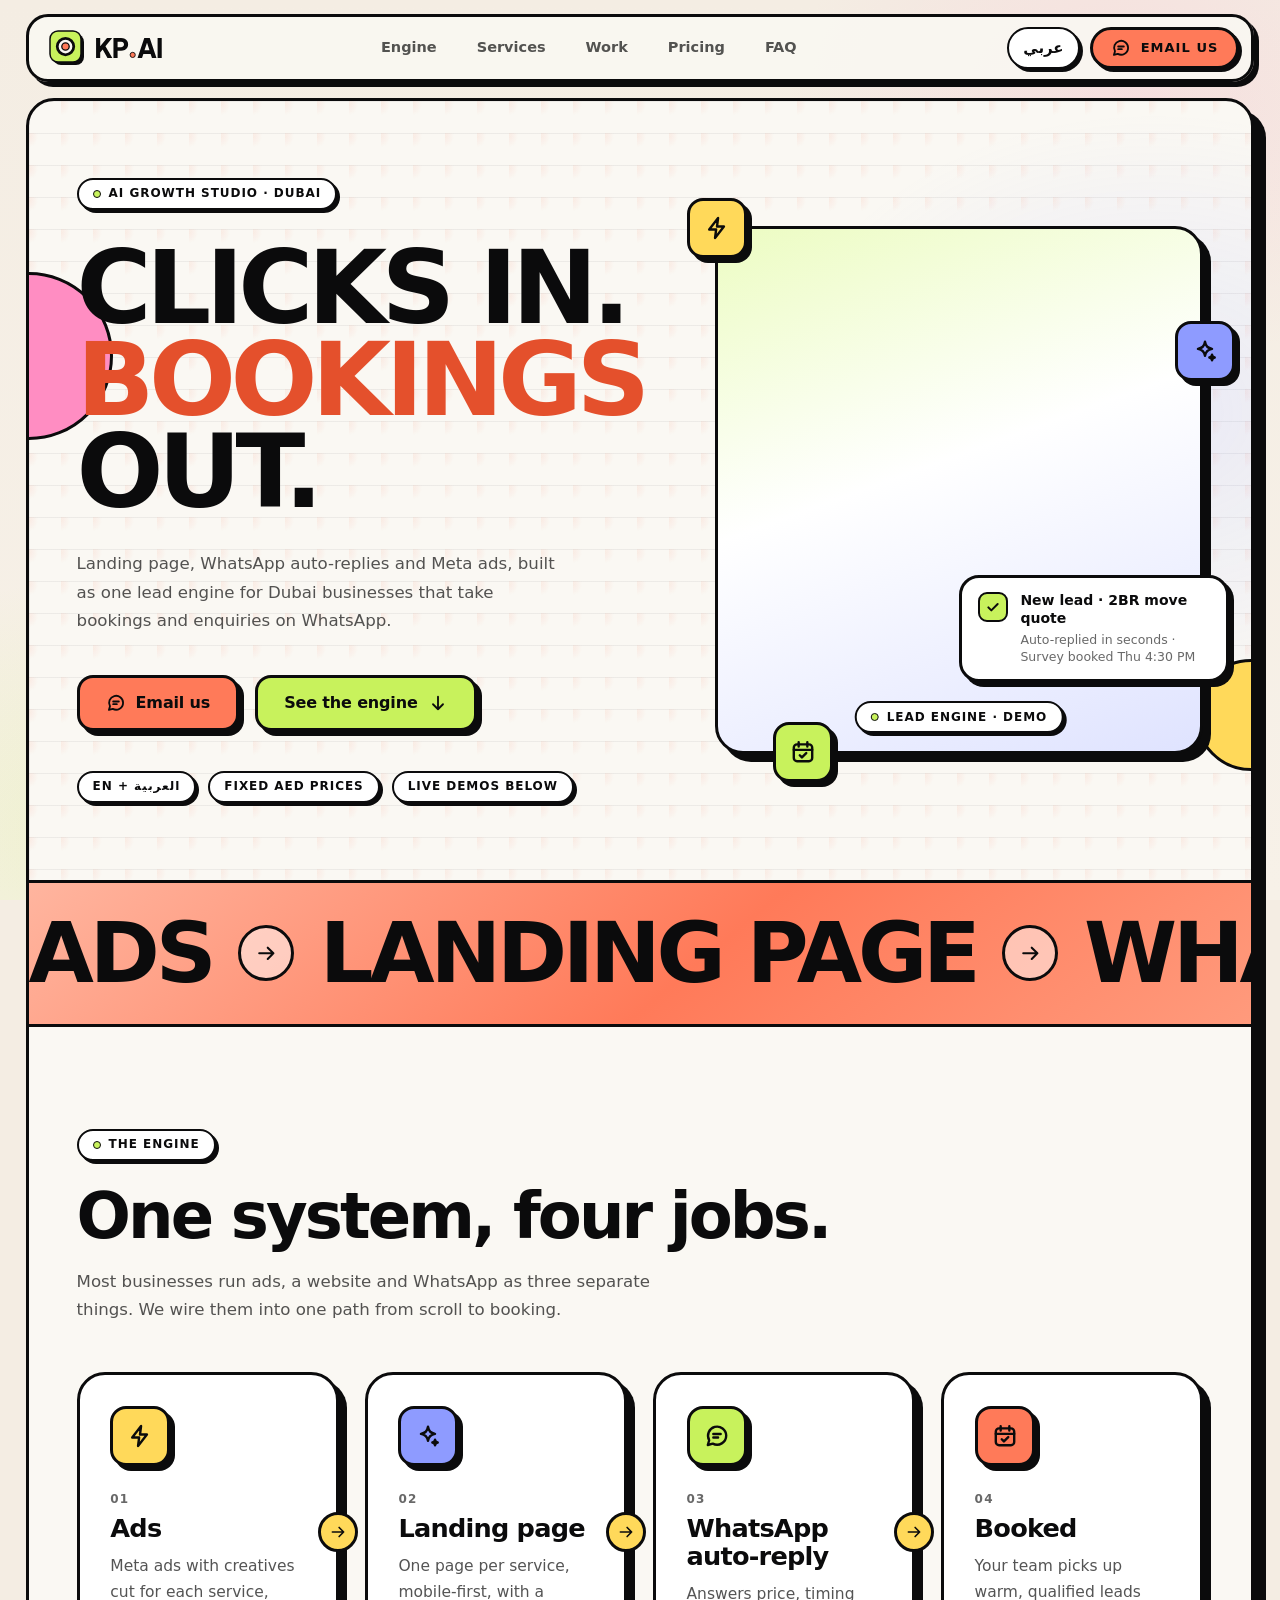
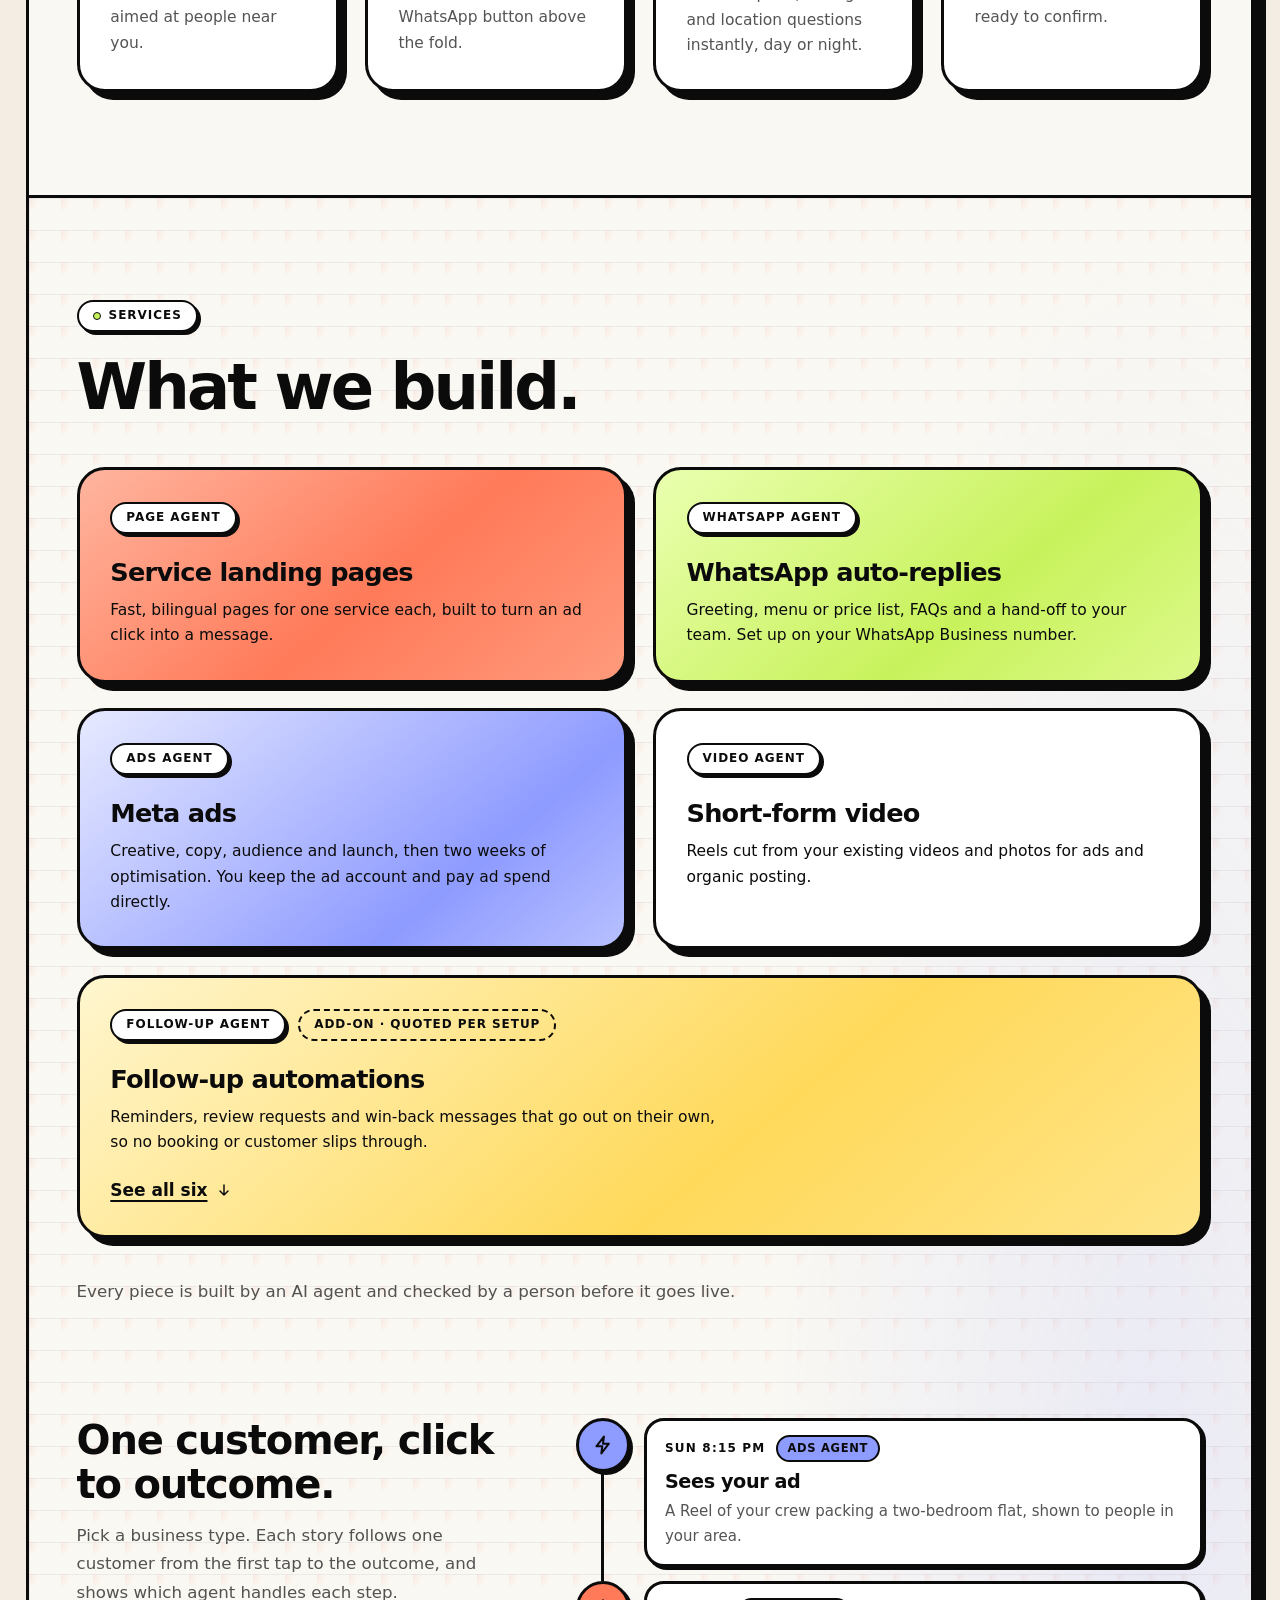
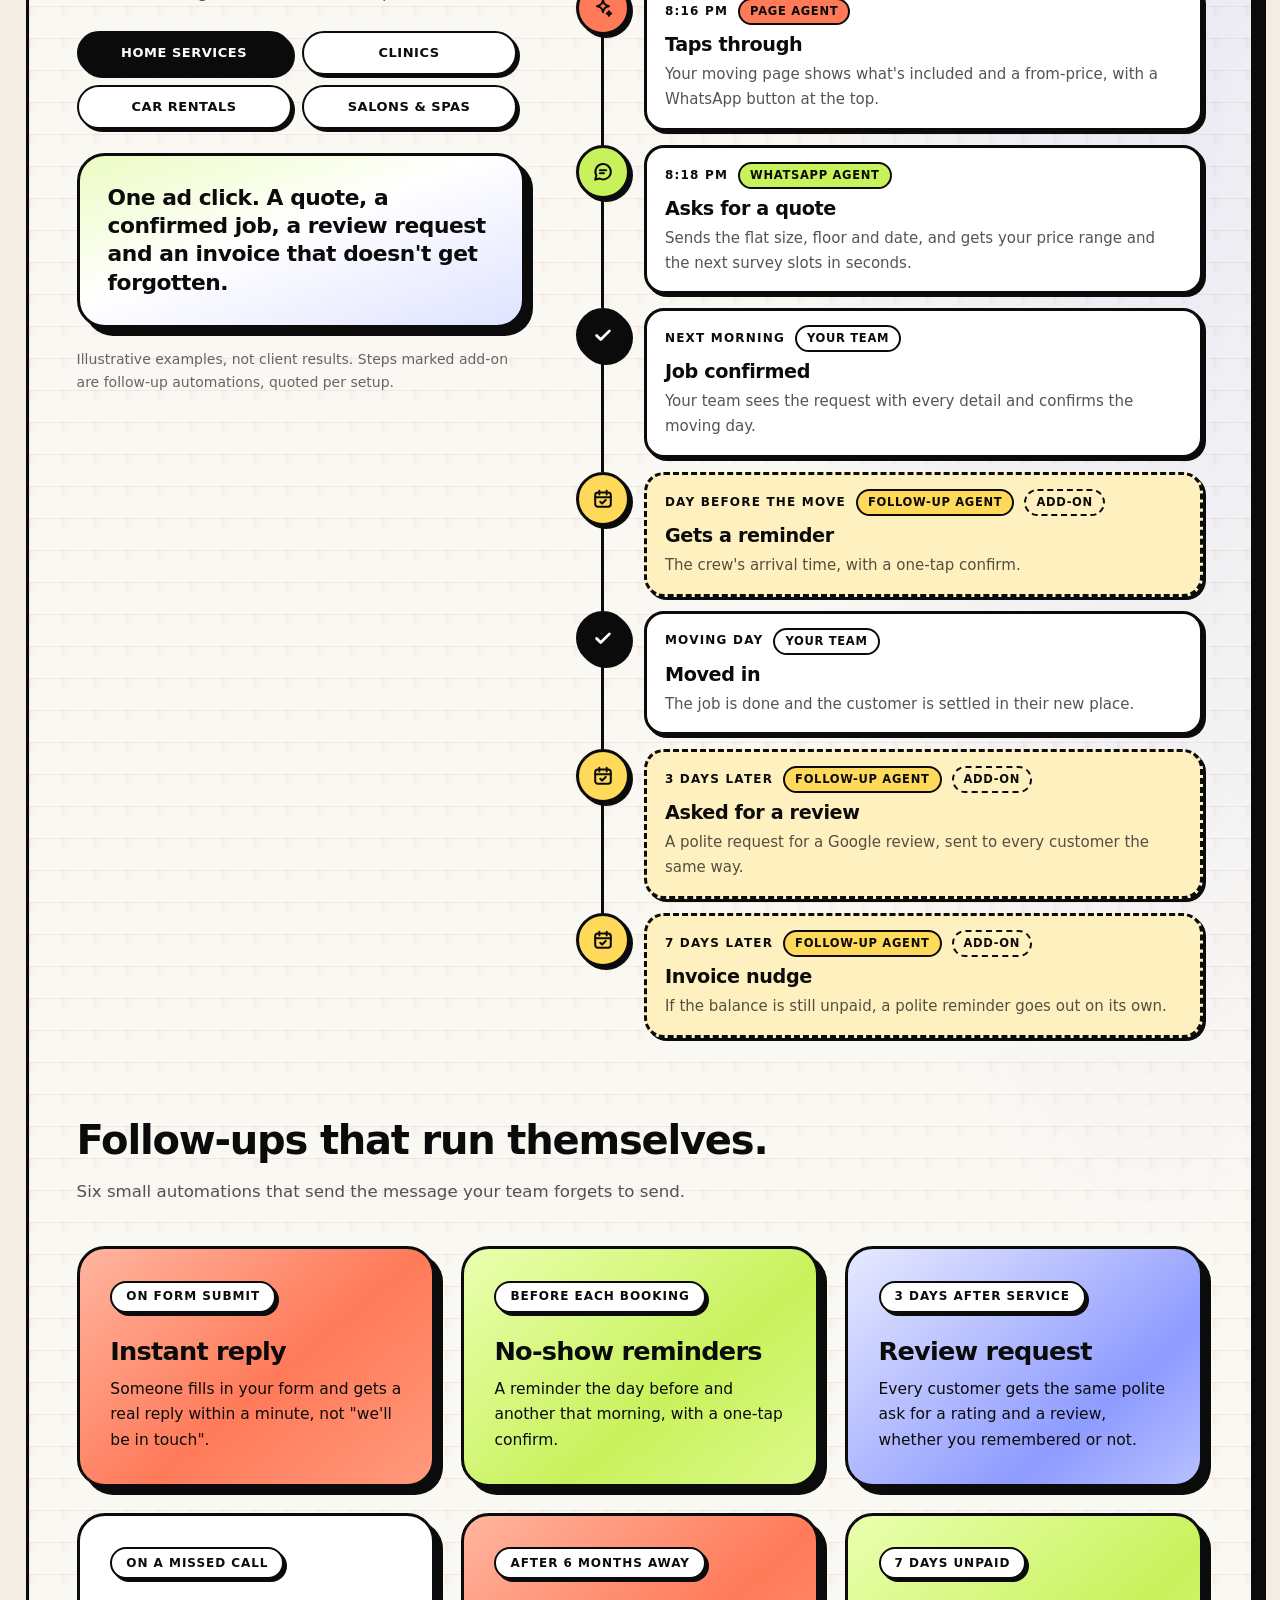
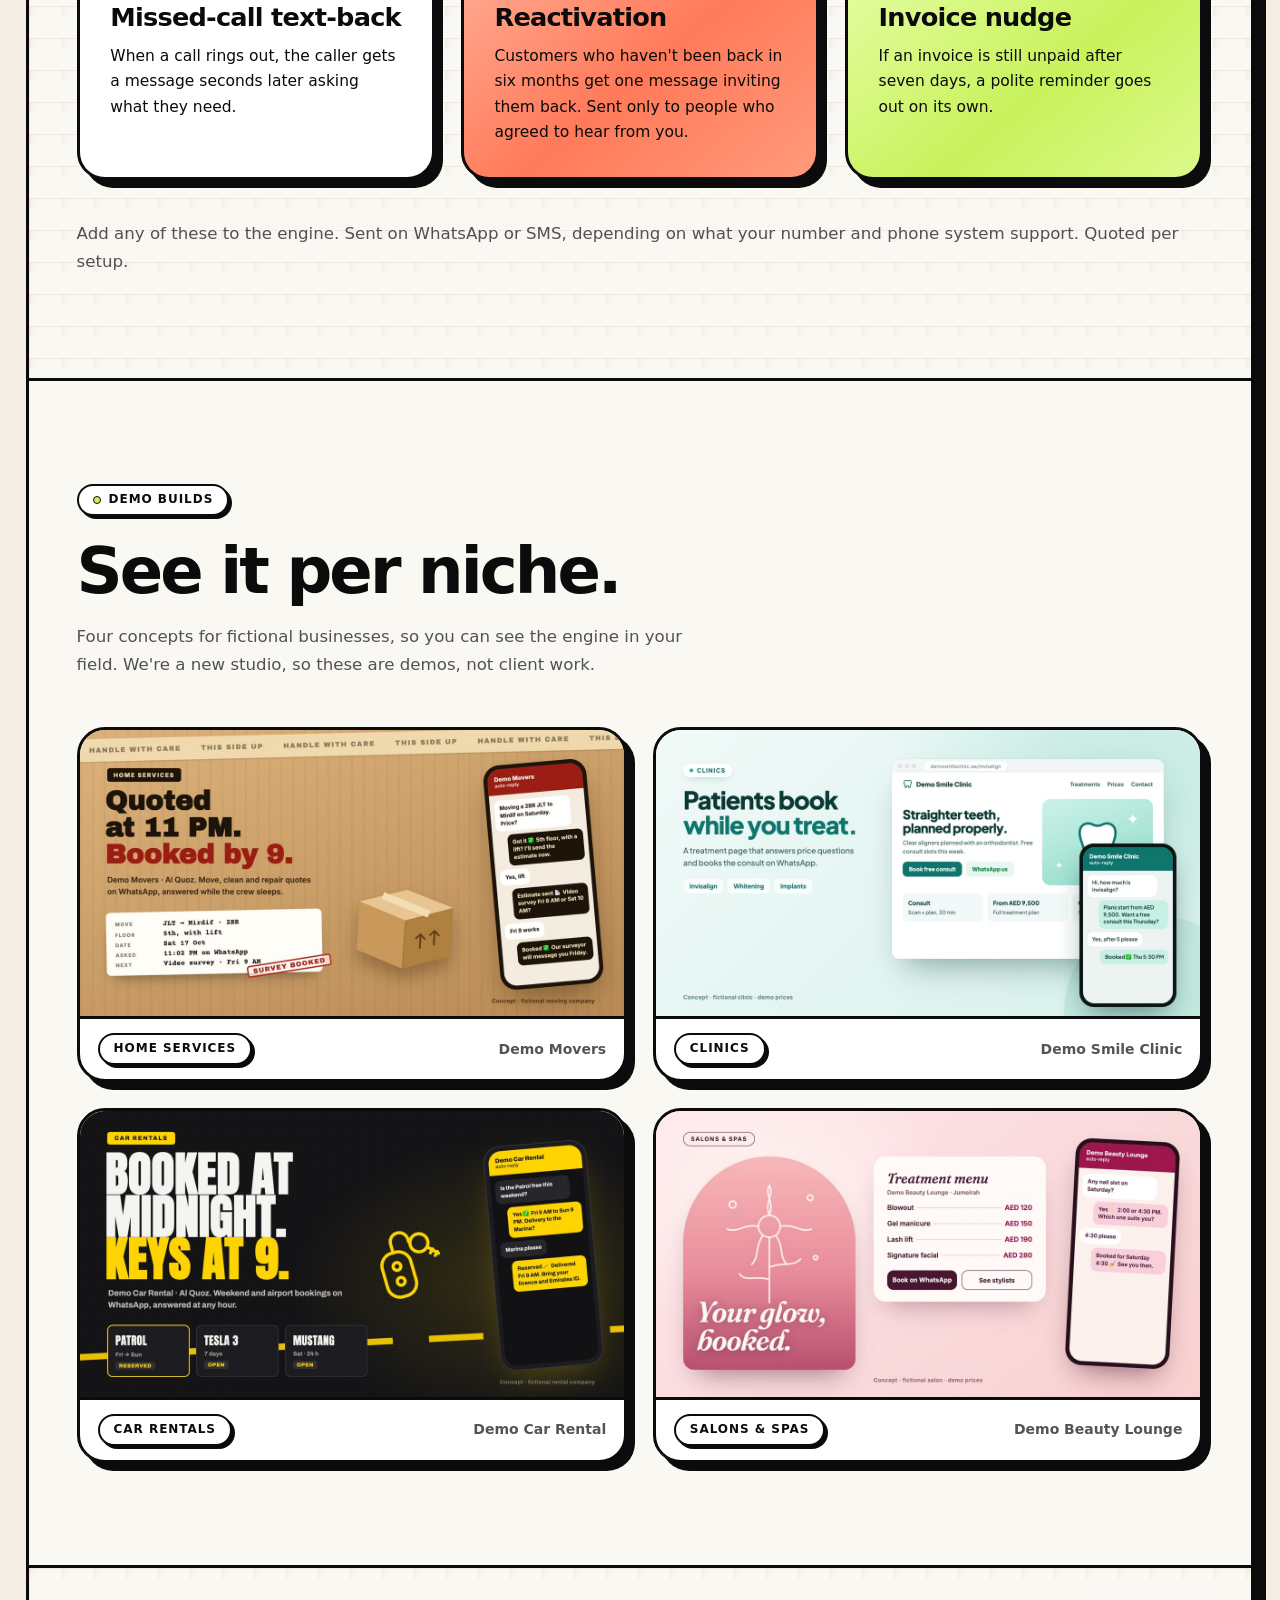
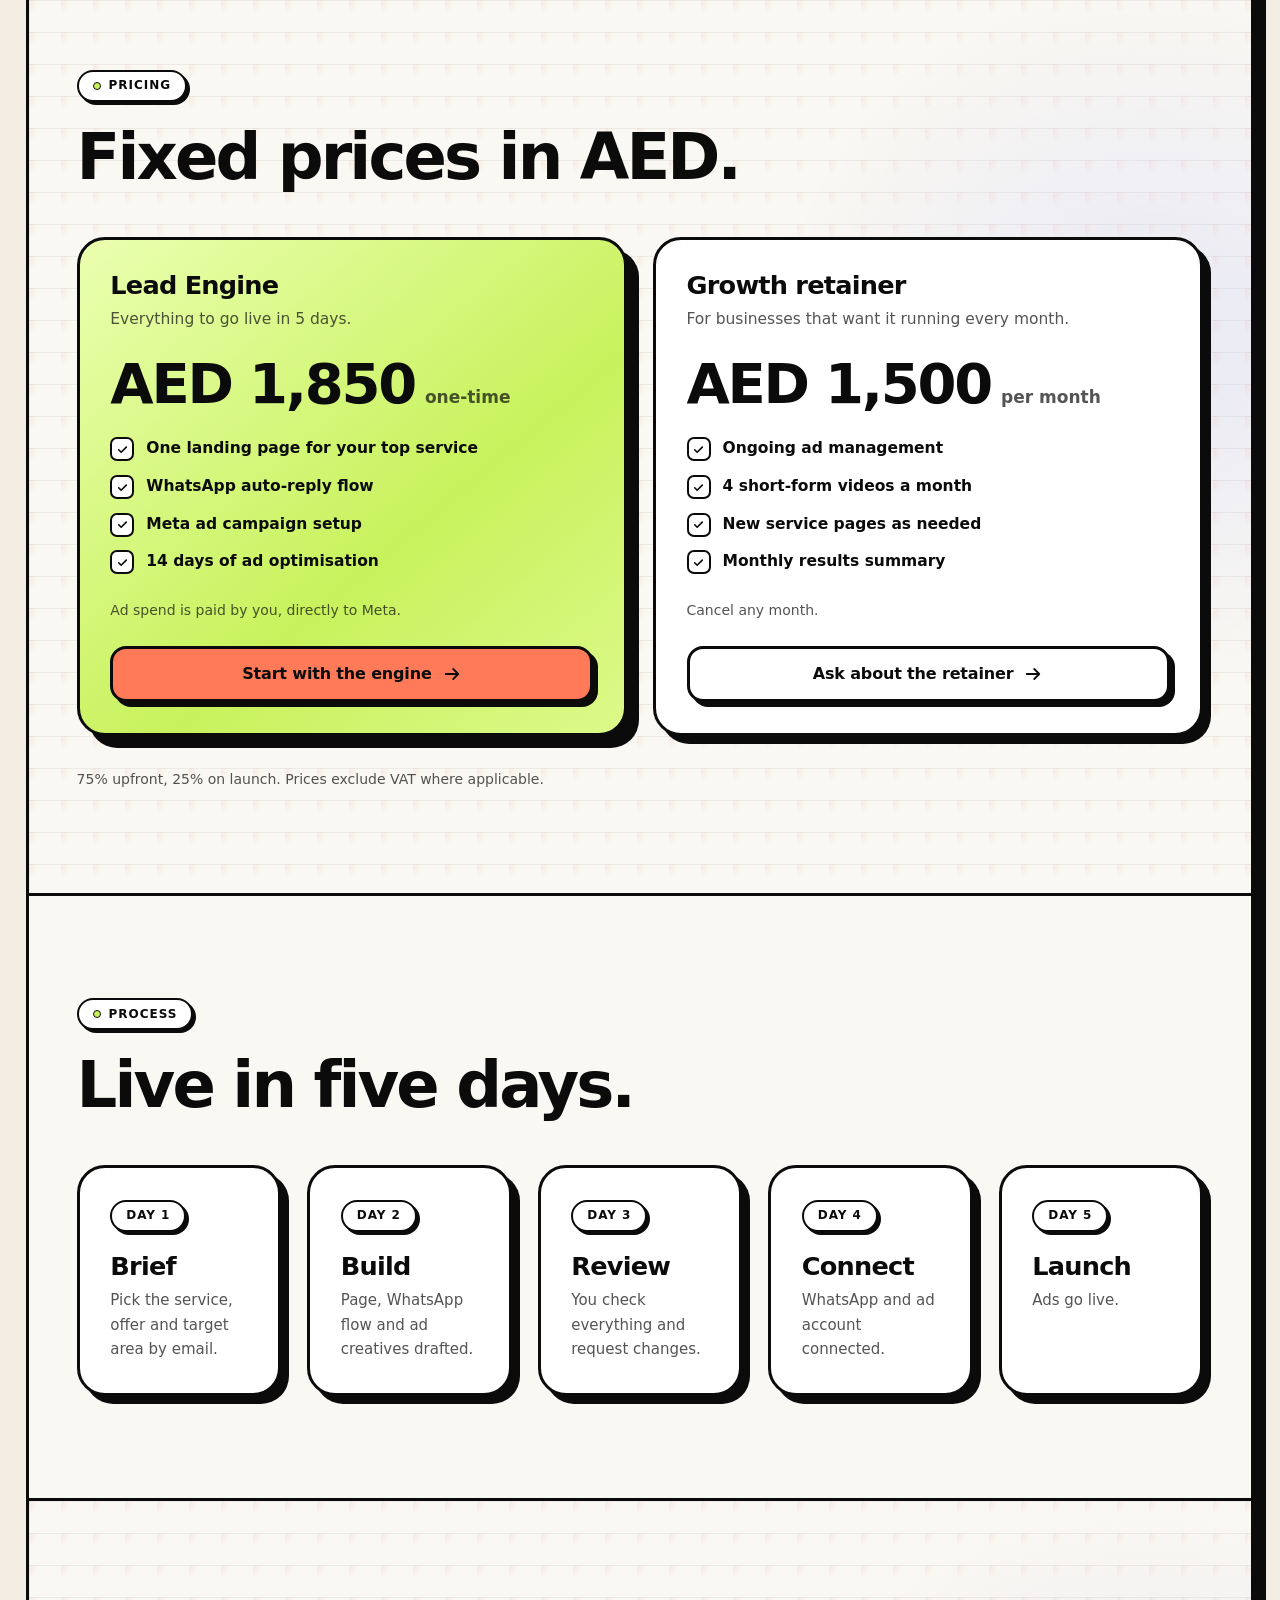
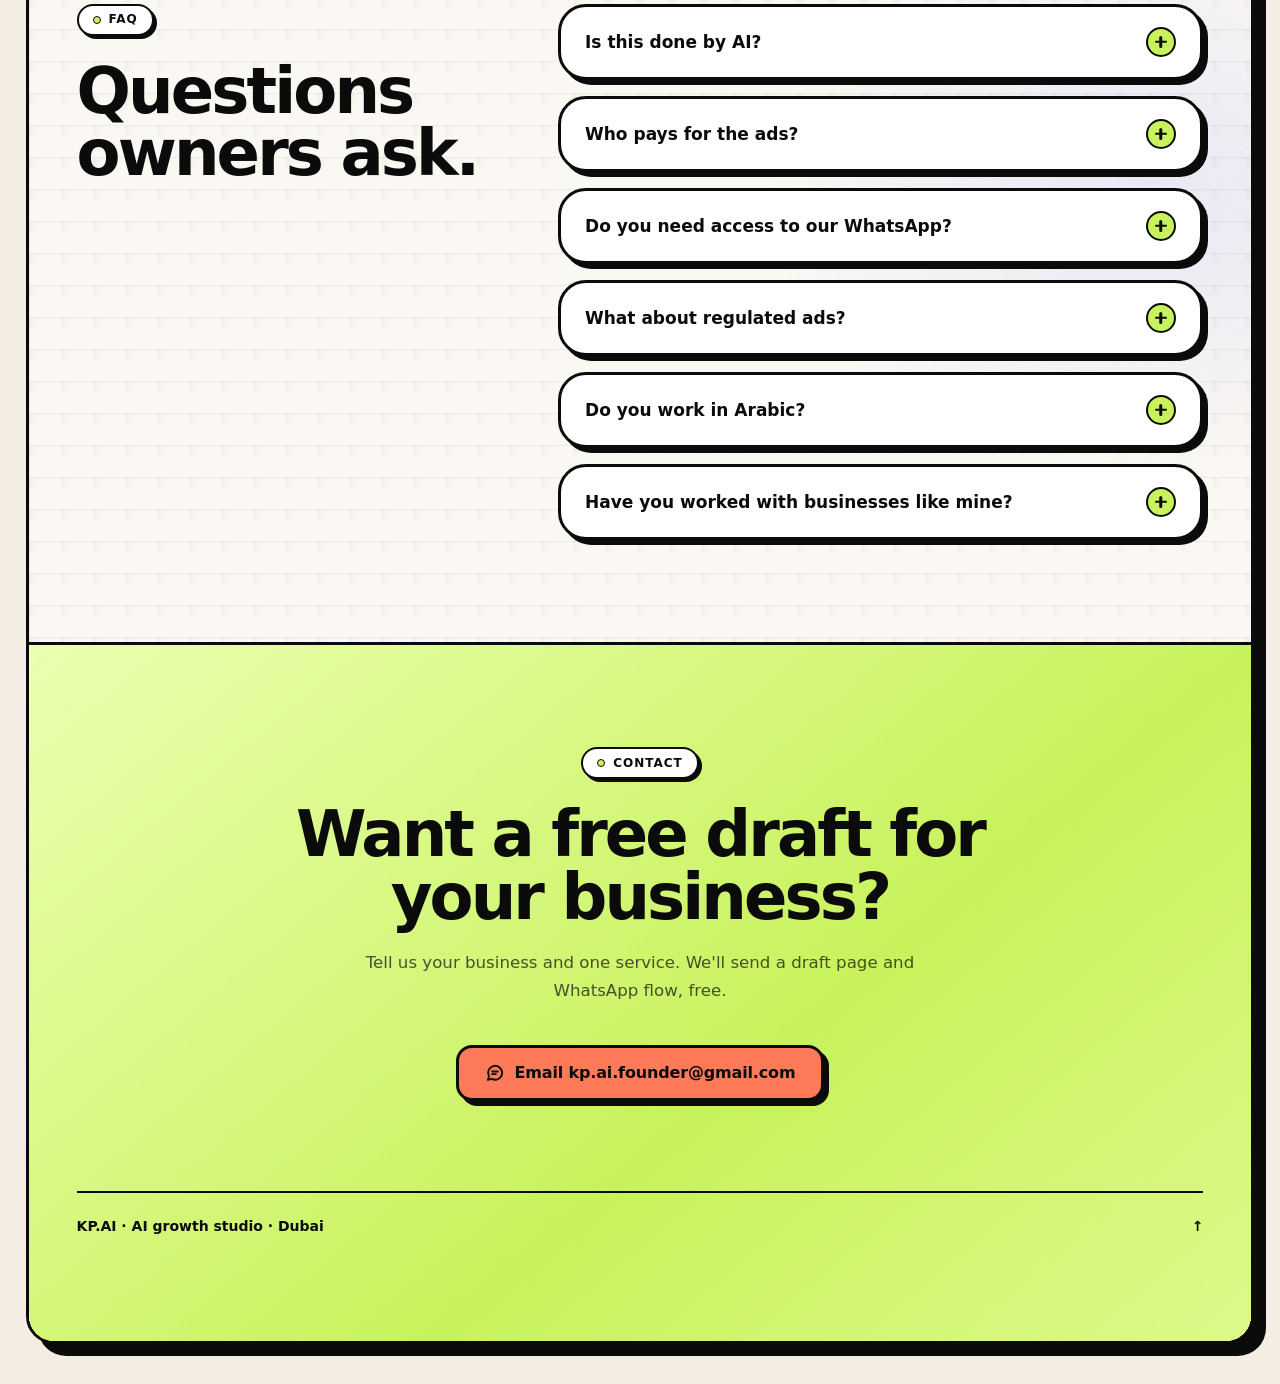
==== commit 8f6a5cda: "Redeploy: Follow-up agent service card + click-to-outcome stories per niche (EN + AR) Co-Authored-By" ====
--- a/index.html
+++ b/index.html
@@ -1 +1 @@
-<!DOCTYPE html><html lang="en" dir="ltr" class="plus_jakarta_sans_edec5582-module__2ToRIG__variable alexandria_ce5f7e2c-module__cGOHyG__variable ibm_plex_sans_arabic_15f0cd2b-module__Z1WPeG__variable"><head><meta charSet="utf-8"/><meta name="viewport" content="width=device-width, initial-scale=1"/><link rel="preload" href="/_next/static/media/280fac012b00b901-s.p.3ihiqn4pviisd.woff2" as="font" crossorigin="" type="font/woff2"/><link rel="preload" href="/_next/static/media/57696fb0c8dcfe1f-s.p.29a202atpp3ye.woff2" as="font" crossorigin="" type="font/woff2"/><link rel="preload" href="/_next/static/media/5ad8fdb5805e9b4a-s.p.0-uv4l43gdmt7.woff2" as="font" crossorigin="" type="font/woff2"/><link rel="preload" href="/_next/static/media/c9a0d344f313d307-s.p.3ik2qu-u9tgho.woff2" as="font" crossorigin="" type="font/woff2"/><link rel="preload" href="/_next/static/media/ceec3e50f42c26e3-s.p.0da8nscnv1nkd.woff2" as="font" crossorigin="" type="font/woff2"/><link rel="preload" href="/_next/static/media/fba5a26ea33df6a3-s.p.18rizl4rsrl42.woff2" as="font" crossorigin="" type="font/woff2"/><link rel="stylesheet" href="/_next/static/chunks/30c0m6mmnnkfp.css" data-precedence="next"/><link rel="preload" as="script" fetchPriority="low" href="/_next/static/chunks/310vm2bl3xxpt.js"/><script src="/_next/static/chunks/0eo1cde-rr3bs.js" async=""></script><script src="/_next/static/chunks/1rj7ns8rte9vc.js" async=""></script><script src="/_next/static/chunks/1noaplj6rk8zu.js" async=""></script><script src="/_next/static/chunks/turbopack-20_um3tr25gw2.js" async=""></script><script src="/_next/static/chunks/3fntmmi971322.js" async=""></script><script src="/_next/static/chunks/3e3s4a5lpx-fi.js" async=""></script><script src="/_next/static/chunks/0bh6x-kwr7mih.js" async=""></script><meta name="theme-color" content="#f4ede3"/><meta name="color-scheme" content="light"/><title>KP.AI — AI growth studio for Dubai service businesses</title><meta name="description" content="Landing pages, WhatsApp auto-replies, Meta ads and short-form video, built as one lead engine. Fixed prices in AED. English and Arabic."/><link rel="canonical" href="https://kp6801-ai.github.io/"/><link rel="alternate" hrefLang="en" href="https://kp6801-ai.github.io/"/><link rel="alternate" hrefLang="ar" href="https://kp6801-ai.github.io/ar/"/><link rel="alternate" hrefLang="x-default" href="https://kp6801-ai.github.io/"/><meta property="og:title" content="KP.AI — AI growth studio for Dubai service businesses"/><meta property="og:description" content="Landing pages, WhatsApp auto-replies, Meta ads and short-form video, built as one lead engine. Fixed prices in AED. English and Arabic."/><meta property="og:url" content="https://kp6801-ai.github.io/"/><meta property="og:site_name" content="KP.AI"/><meta property="og:locale" content="en_AE"/><meta property="og:image" content="https://kp6801-ai.github.io/og-en.png"/><meta property="og:image:width" content="1200"/><meta property="og:image:height" content="630"/><meta property="og:image:alt" content="KP.AI — AI growth studio for Dubai service businesses"/><meta property="og:locale:alternate" content="ar_AE"/><meta property="og:type" content="website"/><meta name="twitter:card" content="summary_large_image"/><meta name="twitter:title" content="KP.AI — AI growth studio for Dubai service businesses"/><meta name="twitter:description" content="Landing pages, WhatsApp auto-replies, Meta ads and short-form video, built as one lead engine. Fixed prices in AED. English and Arabic."/><meta name="twitter:image" content="https://kp6801-ai.github.io/og-en.png"/><link rel="icon" href="/brand/mark.svg" type="image/svg+xml"/><link rel="icon" href="/favicon.ico" sizes="any"/><link rel="apple-touch-icon" href="/brand/apple-touch-icon.png"/><meta name="next-size-adjust" content=""/><script>document.documentElement.classList.add('js')</script><script src="/_next/static/chunks/0cz1d0mv5g_q7.js" noModule=""></script></head><body><div hidden=""><!--$--><!--/$--></div><a class="nb-skip" href="#main">Skip to content</a><header class="nb-nav" data-scrolled="false"><a href="/" aria-label="KP.AI home" class="nb-nav__brand"><svg class="h-9 w-9" viewBox="0 0 72 72" aria-hidden="true"><rect class="nb-svg-ink" x="8" y="8" width="62" height="62" rx="16"></rect><rect class="nb-svg-lime" x="2" y="2" width="62" height="62" rx="16" stroke-width="3"></rect><circle class="nb-svg-paper" cx="33" cy="33" r="16.5" stroke-width="5.5"></circle><circle class="nb-svg-coral" cx="33" cy="33" r="7.4" stroke-width="2.6"></circle></svg><svg class="h-[22px] w-auto" viewBox="2.6 21.5 254.27 82.5" aria-hidden="true"><path fill="currentColor" d="M22.10 100L6.60 100L6.60 25.50L22.10 25.50L22.10 56.10L47.60 25.50L67 25.50L41.80 55.90L67.60 100L49.50 100L31.30 68.50L22.10 79.60M87.30 100L71.80 100L71.80 25.50L100.40 25.50Q108.10 25.50 114.05 28.20Q120 30.90 123.40 36.20Q126.80 41.50 126.80 49.30Q126.80 56.90 123.35 62.20Q119.90 67.50 113.95 70.25Q108 73 100.40 73L87.30 73L87.30 100M87.30 39L87.30 59.50L100.50 59.50Q103.80 59.50 106.20 58.20Q108.60 56.90 109.95 54.60Q111.30 52.30 111.30 49.30Q111.30 46.20 109.95 43.90Q108.60 41.60 106.20 40.30Q103.80 39 100.50 39M178.97 100L162.17 100L187.37 25.50L207.97 25.50L233.17 100L216.27 100L211.27 84.80L183.97 84.80L178.97 100M197.67 42.60L188.27 71.30L206.97 71.30M252.87 100L237.37 100L237.37 25.50L252.87 25.50"></path><circle class="nb-svg-coral" cx="143.94" cy="88.64" r="9.69" stroke-width="3.35"></circle></svg></a><nav aria-label="Primary" class="hidden items-center gap-1 lg:flex"><a href="#engine" class="nb-nav__link">Engine</a><a href="#services" class="nb-nav__link">Services</a><a href="#work" class="nb-nav__link">Work</a><a href="#pricing" class="nb-nav__link">Pricing</a><a href="#faq" class="nb-nav__link">FAQ</a></nav><div class="flex items-center gap-2.5"><a class="nb-lang" href="/ar/" lang="ar" hrefLang="ar" aria-label="Read this page in Arabic">عربي</a><a class="nb-btn nb-btn--coral nb-btn--sm hidden sm:inline-flex" href="mailto:kp.ai.founder@gmail.com?subject=Lead%20Engine&amp;body=Hi%20KP.AI%2C%20I&#x27;d%20like%20to%20know%20more%20about%20the%20Lead%20Engine."><svg viewBox="0 0 24 24" class="nb-ico" fill="none" stroke="currentColor" stroke-width="2.2" stroke-linecap="round" stroke-linejoin="round" aria-hidden="true" focusable="false"><path d="M20.5 11.6a8.4 8.4 0 0 1-12.4 7.4L3.5 20.3l1.3-4.4A8.4 8.4 0 1 1 20.5 11.6Z"></path><path d="M8.6 10.2h6.8M8.6 13.4h4.4"></path></svg>Email us</a><button type="button" class="nb-burger lg:hidden" aria-expanded="false" aria-controls="nb-menu" aria-label="Open menu"><span></span><span></span></button></div></header><div id="nb-menu" class="nb-menu lg:hidden" data-open="false" aria-hidden="true"><a href="#engine" tabindex="-1">Engine</a><a href="#services" tabindex="-1">Services</a><a href="#work" tabindex="-1">Work</a><a href="#pricing" tabindex="-1">Pricing</a><a href="#faq" tabindex="-1">FAQ</a><a class="nb-btn nb-btn--coral mt-8 self-start" href="mailto:kp.ai.founder@gmail.com?subject=Lead%20Engine&amp;body=Hi%20KP.AI%2C%20I&#x27;d%20like%20to%20know%20more%20about%20the%20Lead%20Engine." tabindex="-1"><svg viewBox="0 0 24 24" class="nb-ico" fill="none" stroke="currentColor" stroke-width="2.2" stroke-linecap="round" stroke-linejoin="round" aria-hidden="true" focusable="false"><path d="M20.5 11.6a8.4 8.4 0 0 1-12.4 7.4L3.5 20.3l1.3-4.4A8.4 8.4 0 1 1 20.5 11.6Z"></path><path d="M8.6 10.2h6.8M8.6 13.4h4.4"></path></svg>Email us</a></div><main id="main" class="nb-frame"><section id="top" class="nb-section nb-hero nb-grid-paper" aria-labelledby="hero-title"><span class="nb-blob nb-blob--pink -start-[84px] top-[22%] hidden h-[168px] w-[168px] lg:block" aria-hidden="true"></span><span class="nb-blob nb-blob--lemon -end-[56px] bottom-[14%] h-[112px] w-[112px]" aria-hidden="true"></span><div class="nb-inner nb-hero__grid relative z-[1]"><div><p class="nb-pill nb-reveal" data-fade="true"><span class="nb-dot nb-dot--live" aria-hidden="true"></span>AI growth studio · Dubai</p><h1 id="hero-title" class="nb-display nb-hero__title nb-reveal mt-8"><span class="block">Clicks in.</span><span class="nb-accent-coral block">Bookings</span><span class="block">out.</span></h1><p class="nb-lead nb-reveal mt-8 max-w-[46ch]" data-fade="true">Landing page, WhatsApp auto-replies and Meta ads, built as one lead engine for Dubai businesses that take bookings and enquiries on WhatsApp.</p><div class="nb-reveal mt-10 flex flex-wrap gap-4" data-fade="true"><a class="nb-btn nb-btn--coral" href="mailto:kp.ai.founder@gmail.com?subject=Lead%20Engine&amp;body=Hi%20KP.AI%2C%20I&#x27;d%20like%20to%20know%20more%20about%20the%20Lead%20Engine."><svg viewBox="0 0 24 24" class="nb-ico" fill="none" stroke="currentColor" stroke-width="2.2" stroke-linecap="round" stroke-linejoin="round" aria-hidden="true" focusable="false"><path d="M20.5 11.6a8.4 8.4 0 0 1-12.4 7.4L3.5 20.3l1.3-4.4A8.4 8.4 0 1 1 20.5 11.6Z"></path><path d="M8.6 10.2h6.8M8.6 13.4h4.4"></path></svg>Email us</a><a class="nb-btn nb-btn--lime" href="#engine">See the engine<svg viewBox="0 0 24 24" class="nb-ico" fill="none" stroke="currentColor" stroke-width="2.2" stroke-linecap="round" stroke-linejoin="round" aria-hidden="true" focusable="false"><path d="M12 4.5v15M6 13.5l6 6 6-6"></path></svg></a></div><ul class="nb-reveal mt-10 flex flex-wrap gap-3" data-fade="true"><li class="nb-pill">EN + العربية</li><li class="nb-pill">Fixed AED prices</li><li class="nb-pill">Live demos below</li></ul></div><div class="nb-stage nb-reveal"><div class="nb-card nb-stage__card"><p class="nb-pill nb-stage__badge"><span class="nb-dot nb-dot--live" aria-hidden="true"></span>Lead Engine · demo</p></div><span class="nb-float nb-tile nb-tile--lemon -top-6 -start-3 lg:-top-7 lg:-start-7" aria-hidden="true"><svg viewBox="0 0 24 24" fill="none" stroke="currentColor" stroke-width="2.2" stroke-linecap="round" stroke-linejoin="round" aria-hidden="true" focusable="false"><path d="M13 2.8 4.8 13.4h6.4l-1 7.8 8.2-10.6H12l1-7.8Z"></path></svg></span><span class="nb-float nb-tile nb-tile--peri top-[18%] -end-3 lg:-end-8" aria-hidden="true"><svg viewBox="0 0 24 24" fill="none" stroke="currentColor" stroke-width="2.2" stroke-linecap="round" stroke-linejoin="round" aria-hidden="true" focusable="false"><path d="M12 3.5c.6 4.2 2.3 5.9 6.5 6.5-4.2.6-5.9 2.3-6.5 6.5-.6-4.2-2.3-5.9-6.5-6.5 4.2-.6 5.9-2.3 6.5-6.5Z"></path><path d="M18.5 15.5c.25 1.6.9 2.25 2.5 2.5-1.6.25-2.25.9-2.5 2.5-.25-1.6-.9-2.25-2.5-2.5 1.6-.25 2.25-.9 2.5-2.5Z"></path></svg></span><span class="nb-float nb-tile nb-tile--lime -bottom-7 start-[12%]" aria-hidden="true"><svg viewBox="0 0 24 24" fill="none" stroke="currentColor" stroke-width="2.2" stroke-linecap="round" stroke-linejoin="round" aria-hidden="true" focusable="false"><rect x="3.5" y="5" width="17" height="15.5" rx="3"></rect><path d="M3.5 10h17M8 3v4M16 3v4M9 15l2 2 4-4"></path></svg></span><div class="nb-notify" role="status"><div class="flex items-start gap-3"><span class="nb-notify__check" aria-hidden="true"><svg viewBox="0 0 24 24" fill="none" stroke="currentColor" stroke-width="3" stroke-linecap="round" stroke-linejoin="round" aria-hidden="true" focusable="false"><path d="m5 12.5 4.5 4.5L19 7.5"></path></svg></span><div class="min-w-0"><p class="text-[14px] leading-tight font-extrabold">New lead · 2BR move quote</p><p class="mt-1 text-[12.5px] leading-snug text-[var(--muted)]">Auto-replied in seconds · Survey booked Thu 4:30 PM</p></div></div></div></div></div></section><section class="nb-marquee" aria-label="How the engine works"><div class="nb-marquee__track"><div class="nb-marquee__run"><span class="nb-marquee__item">Ads<span class="nb-marquee__arrow"><svg viewBox="0 0 24 24" class="nb-ico nb-ico--dir" fill="none" stroke="currentColor" stroke-width="2.2" stroke-linecap="round" stroke-linejoin="round" aria-hidden="true" focusable="false"><path d="M4.5 12h15M13.5 6l6 6-6 6"></path></svg></span></span><span class="nb-marquee__item">Landing page<span class="nb-marquee__arrow"><svg viewBox="0 0 24 24" class="nb-ico nb-ico--dir" fill="none" stroke="currentColor" stroke-width="2.2" stroke-linecap="round" stroke-linejoin="round" aria-hidden="true" focusable="false"><path d="M4.5 12h15M13.5 6l6 6-6 6"></path></svg></span></span><span class="nb-marquee__item">WhatsApp<span class="nb-marquee__arrow"><svg viewBox="0 0 24 24" class="nb-ico nb-ico--dir" fill="none" stroke="currentColor" stroke-width="2.2" stroke-linecap="round" stroke-linejoin="round" aria-hidden="true" focusable="false"><path d="M4.5 12h15M13.5 6l6 6-6 6"></path></svg></span></span><span class="nb-marquee__item">Booked<span class="nb-marquee__arrow"><svg viewBox="0 0 24 24" class="nb-ico nb-ico--dir" fill="none" stroke="currentColor" stroke-width="2.2" stroke-linecap="round" stroke-linejoin="round" aria-hidden="true" focusable="false"><path d="M4.5 12h15M13.5 6l6 6-6 6"></path></svg></span></span></div><div class="nb-marquee__run" aria-hidden="true"><span class="nb-marquee__item">Ads<span class="nb-marquee__arrow"><svg viewBox="0 0 24 24" class="nb-ico nb-ico--dir" fill="none" stroke="currentColor" stroke-width="2.2" stroke-linecap="round" stroke-linejoin="round" aria-hidden="true" focusable="false"><path d="M4.5 12h15M13.5 6l6 6-6 6"></path></svg></span></span><span class="nb-marquee__item">Landing page<span class="nb-marquee__arrow"><svg viewBox="0 0 24 24" class="nb-ico nb-ico--dir" fill="none" stroke="currentColor" stroke-width="2.2" stroke-linecap="round" stroke-linejoin="round" aria-hidden="true" focusable="false"><path d="M4.5 12h15M13.5 6l6 6-6 6"></path></svg></span></span><span class="nb-marquee__item">WhatsApp<span class="nb-marquee__arrow"><svg viewBox="0 0 24 24" class="nb-ico nb-ico--dir" fill="none" stroke="currentColor" stroke-width="2.2" stroke-linecap="round" stroke-linejoin="round" aria-hidden="true" focusable="false"><path d="M4.5 12h15M13.5 6l6 6-6 6"></path></svg></span></span><span class="nb-marquee__item">Booked<span class="nb-marquee__arrow"><svg viewBox="0 0 24 24" class="nb-ico nb-ico--dir" fill="none" stroke="currentColor" stroke-width="2.2" stroke-linecap="round" stroke-linejoin="round" aria-hidden="true" focusable="false"><path d="M4.5 12h15M13.5 6l6 6-6 6"></path></svg></span></span></div></div></section><section id="engine" class="nb-section" aria-labelledby="engine-title"><div class="nb-inner"><header class="nb-head"><p class="nb-pill"><span class="nb-dot" aria-hidden="true"></span>The engine</p><h2 id="engine-title" class="nb-h2 mt-6">One system, four jobs.</h2><p class="nb-lead mt-5 max-w-[60ch]">Most businesses run ads, a website and WhatsApp as three separate things. We wire them into one path from scroll to booking.</p></header><ol class="nb-steps mt-12"><li class="nb-card nb-step"><span class="nb-tile nb-tile--lemon" aria-hidden="true"><svg viewBox="0 0 24 24" fill="none" stroke="currentColor" stroke-width="2.2" stroke-linecap="round" stroke-linejoin="round" aria-hidden="true" focusable="false"><path d="M13 2.8 4.8 13.4h6.4l-1 7.8 8.2-10.6H12l1-7.8Z"></path></svg></span><p class="nb-label mt-6 text-[var(--muted)]">01</p><h3 class="nb-h3 mt-1">Ads</h3><p class="mt-3 text-[15.5px] text-[var(--text-dim)]">Meta ads with creatives cut for each service, aimed at people near you.</p><span class="nb-step__arrow" aria-hidden="true"><svg viewBox="0 0 24 24" class="nb-ico nb-ico--dir" fill="none" stroke="currentColor" stroke-width="2.2" stroke-linecap="round" stroke-linejoin="round" aria-hidden="true" focusable="false"><path d="M4.5 12h15M13.5 6l6 6-6 6"></path></svg></span></li><li class="nb-card nb-step"><span class="nb-tile nb-tile--peri" aria-hidden="true"><svg viewBox="0 0 24 24" fill="none" stroke="currentColor" stroke-width="2.2" stroke-linecap="round" stroke-linejoin="round" aria-hidden="true" focusable="false"><path d="M12 3.5c.6 4.2 2.3 5.9 6.5 6.5-4.2.6-5.9 2.3-6.5 6.5-.6-4.2-2.3-5.9-6.5-6.5 4.2-.6 5.9-2.3 6.5-6.5Z"></path><path d="M18.5 15.5c.25 1.6.9 2.25 2.5 2.5-1.6.25-2.25.9-2.5 2.5-.25-1.6-.9-2.25-2.5-2.5 1.6-.25 2.25-.9 2.5-2.5Z"></path></svg></span><p class="nb-label mt-6 text-[var(--muted)]">02</p><h3 class="nb-h3 mt-1">Landing page</h3><p class="mt-3 text-[15.5px] text-[var(--text-dim)]">One page per service, mobile-first, with a WhatsApp button above the fold.</p><span class="nb-step__arrow" aria-hidden="true"><svg viewBox="0 0 24 24" class="nb-ico nb-ico--dir" fill="none" stroke="currentColor" stroke-width="2.2" stroke-linecap="round" stroke-linejoin="round" aria-hidden="true" focusable="false"><path d="M4.5 12h15M13.5 6l6 6-6 6"></path></svg></span></li><li class="nb-card nb-step"><span class="nb-tile nb-tile--lime" aria-hidden="true"><svg viewBox="0 0 24 24" class="nb-ico" fill="none" stroke="currentColor" stroke-width="2.2" stroke-linecap="round" stroke-linejoin="round" aria-hidden="true" focusable="false"><path d="M20.5 11.6a8.4 8.4 0 0 1-12.4 7.4L3.5 20.3l1.3-4.4A8.4 8.4 0 1 1 20.5 11.6Z"></path><path d="M8.6 10.2h6.8M8.6 13.4h4.4"></path></svg></span><p class="nb-label mt-6 text-[var(--muted)]">03</p><h3 class="nb-h3 mt-1">WhatsApp auto-reply</h3><p class="mt-3 text-[15.5px] text-[var(--text-dim)]">Answers price, timing and location questions instantly, day or night.</p><span class="nb-step__arrow" aria-hidden="true"><svg viewBox="0 0 24 24" class="nb-ico nb-ico--dir" fill="none" stroke="currentColor" stroke-width="2.2" stroke-linecap="round" stroke-linejoin="round" aria-hidden="true" focusable="false"><path d="M4.5 12h15M13.5 6l6 6-6 6"></path></svg></span></li><li class="nb-card nb-step"><span class="nb-tile nb-tile--coral" aria-hidden="true"><svg viewBox="0 0 24 24" fill="none" stroke="currentColor" stroke-width="2.2" stroke-linecap="round" stroke-linejoin="round" aria-hidden="true" focusable="false"><rect x="3.5" y="5" width="17" height="15.5" rx="3"></rect><path d="M3.5 10h17M8 3v4M16 3v4M9 15l2 2 4-4"></path></svg></span><p class="nb-label mt-6 text-[var(--muted)]">04</p><h3 class="nb-h3 mt-1">Booked</h3><p class="mt-3 text-[15.5px] text-[var(--text-dim)]">Your team picks up warm, qualified leads ready to confirm.</p></li></ol></div></section><section id="services" class="nb-section nb-grid-paper" aria-labelledby="services-title"><div class="nb-inner"><header class="nb-head"><p class="nb-pill"><span class="nb-dot" aria-hidden="true"></span>Services</p><h2 id="services-title" class="nb-h2 mt-6">What we build.</h2></header><ul class="nb-services mt-12"><li class="nb-card nb-service nb-card--coral"><p class="nb-pill">Page agent</p><h3 class="nb-h3 mt-6">Service landing pages</h3><p class="mt-3 text-[15.5px]">Fast, bilingual pages for one service each, built to turn an ad click into a message.</p></li><li class="nb-card nb-service nb-card--lime"><p class="nb-pill">WhatsApp agent</p><h3 class="nb-h3 mt-6">WhatsApp auto-replies</h3><p class="mt-3 text-[15.5px]">Greeting, menu or price list, FAQs and a hand-off to your team. Set up on your WhatsApp Business number.</p></li><li class="nb-card nb-service nb-card--peri"><p class="nb-pill">Ads agent</p><h3 class="nb-h3 mt-6">Meta ads</h3><p class="mt-3 text-[15.5px]">Creative, copy, audience and launch, then two weeks of optimisation. You keep the ad account and pay ad spend directly.</p></li><li class="nb-card nb-service "><p class="nb-pill">Video agent</p><h3 class="nb-h3 mt-6">Short-form video</h3><p class="mt-3 text-[15.5px]">Reels cut from your existing videos and photos for ads and organic posting.</p></li></ul><p class="nb-lead mt-10">Every piece is built by an AI agent and checked by a person before it goes live.</p><h3 class="nb-h3 mt-20 text-[clamp(28px,3.2vw,40px)]">Follow-ups that run themselves.</h3><p class="nb-lead mt-4 max-w-[60ch]">Six small automations that send the message your team forgets to send.</p><ul class="nb-followups mt-10"><li class="nb-card nb-followup nb-card--coral"><p class="nb-pill">On form submit</p><h4 class="nb-h3 mt-6">Instant reply</h4><p class="mt-3 text-[15.5px]">Someone fills in your form and gets a real reply within a minute, not &quot;we&#x27;ll be in touch&quot;.</p></li><li class="nb-card nb-followup nb-card--lime"><p class="nb-pill">Before each booking</p><h4 class="nb-h3 mt-6">No-show reminders</h4><p class="mt-3 text-[15.5px]">A reminder the day before and another that morning, with a one-tap confirm.</p></li><li class="nb-card nb-followup nb-card--peri"><p class="nb-pill">3 days after service</p><h4 class="nb-h3 mt-6">Review request</h4><p class="mt-3 text-[15.5px]">Every customer gets the same polite ask for a rating and a review, whether you remembered or not.</p></li><li class="nb-card nb-followup "><p class="nb-pill">On a missed call</p><h4 class="nb-h3 mt-6">Missed-call text-back</h4><p class="mt-3 text-[15.5px]">When a call rings out, the caller gets a message seconds later asking what they need.</p></li><li class="nb-card nb-followup nb-card--coral"><p class="nb-pill">After 6 months away</p><h4 class="nb-h3 mt-6">Reactivation</h4><p class="mt-3 text-[15.5px]">Customers who haven&#x27;t been back in six months get one message inviting them back. Sent only to people who agreed to hear from you.</p></li><li class="nb-card nb-followup nb-card--lime"><p class="nb-pill">7 days unpaid</p><h4 class="nb-h3 mt-6">Invoice nudge</h4><p class="mt-3 text-[15.5px]">If an invoice is still unpaid after seven days, a polite reminder goes out on its own.</p></li></ul><p class="nb-lead mt-10">Add any of these to the engine. Sent on WhatsApp or SMS, depending on what your number and phone system support. Quoted per setup.</p></div></section><section id="work" class="nb-section" aria-labelledby="work-title"><div class="nb-inner"><header class="nb-head"><p class="nb-pill"><span class="nb-dot" aria-hidden="true"></span>Demo builds</p><h2 id="work-title" class="nb-h2 mt-6">See it per niche.</h2><p class="nb-lead mt-5 max-w-[60ch]">Four concepts for fictional businesses, so you can see the engine in your field. We&#x27;re a new studio, so these are demos, not client work.</p></header><ul class="nb-work mt-12"><li class="nb-card nb-work__item"><img src="/media/work-home.jpg" srcSet="/media/work-home.jpg 1200w, /media/work-home@2x.jpg 2400w" sizes="(min-width: 720px) 50vw, 100vw" alt="Concept landing page and WhatsApp booking chat for Demo Movers" width="1200" height="630" loading="lazy" decoding="async"/><div class="nb-work__cap"><span class="nb-pill">Home services</span><span class="text-[14px] font-bold text-[var(--text-dim)]">Demo Movers</span></div></li><li class="nb-card nb-work__item"><img src="/media/work-clinic.jpg" srcSet="/media/work-clinic.jpg 1200w, /media/work-clinic@2x.jpg 2400w" sizes="(min-width: 720px) 50vw, 100vw" alt="Concept landing page and WhatsApp booking chat for Demo Smile Clinic" width="1200" height="630" loading="lazy" decoding="async"/><div class="nb-work__cap"><span class="nb-pill">Clinics</span><span class="text-[14px] font-bold text-[var(--text-dim)]">Demo Smile Clinic</span></div></li><li class="nb-card nb-work__item"><img src="/media/work-rental.jpg" srcSet="/media/work-rental.jpg 1200w, /media/work-rental@2x.jpg 2400w" sizes="(min-width: 720px) 50vw, 100vw" alt="Concept landing page and WhatsApp booking chat for Demo Car Rental" width="1200" height="630" loading="lazy" decoding="async"/><div class="nb-work__cap"><span class="nb-pill">Car rentals</span><span class="text-[14px] font-bold text-[var(--text-dim)]">Demo Car Rental</span></div></li><li class="nb-card nb-work__item"><img src="/media/work-salon.jpg" srcSet="/media/work-salon.jpg 1200w, /media/work-salon@2x.jpg 2400w" sizes="(min-width: 720px) 50vw, 100vw" alt="Concept landing page and WhatsApp booking chat for Demo Beauty Lounge" width="1200" height="630" loading="lazy" decoding="async"/><div class="nb-work__cap"><span class="nb-pill">Salons &amp; spas</span><span class="text-[14px] font-bold text-[var(--text-dim)]">Demo Beauty Lounge</span></div></li></ul></div></section><section id="pricing" class="nb-section nb-grid-paper" aria-labelledby="pricing-title"><div class="nb-inner"><header class="nb-head"><p class="nb-pill"><span class="nb-dot" aria-hidden="true"></span>Pricing</p><h2 id="pricing-title" class="nb-h2 mt-6">Fixed prices in AED.</h2></header><div class="nb-plans mt-12"><article class="nb-card nb-plan nb-card--lime nb-plan--featured"><h3 class="nb-h3">Lead Engine</h3><p class="mt-2 text-[15.5px] text-[var(--text-dim)]">Everything to go live in 5 days.</p><p class="nb-price mt-6"><span class="nb-price__num">AED 1,850</span><span class="nb-price__unit">one-time</span></p><ul class="mt-6 grid gap-3"><li class="flex items-start gap-3 text-[15.5px] font-semibold"><span class="nb-check" aria-hidden="true"><svg viewBox="0 0 24 24" fill="none" stroke="currentColor" stroke-width="3" stroke-linecap="round" stroke-linejoin="round" aria-hidden="true" focusable="false"><path d="m5 12.5 4.5 4.5L19 7.5"></path></svg></span>One landing page for your top service</li><li class="flex items-start gap-3 text-[15.5px] font-semibold"><span class="nb-check" aria-hidden="true"><svg viewBox="0 0 24 24" fill="none" stroke="currentColor" stroke-width="3" stroke-linecap="round" stroke-linejoin="round" aria-hidden="true" focusable="false"><path d="m5 12.5 4.5 4.5L19 7.5"></path></svg></span>WhatsApp auto-reply flow</li><li class="flex items-start gap-3 text-[15.5px] font-semibold"><span class="nb-check" aria-hidden="true"><svg viewBox="0 0 24 24" fill="none" stroke="currentColor" stroke-width="3" stroke-linecap="round" stroke-linejoin="round" aria-hidden="true" focusable="false"><path d="m5 12.5 4.5 4.5L19 7.5"></path></svg></span>Meta ad campaign setup</li><li class="flex items-start gap-3 text-[15.5px] font-semibold"><span class="nb-check" aria-hidden="true"><svg viewBox="0 0 24 24" fill="none" stroke="currentColor" stroke-width="3" stroke-linecap="round" stroke-linejoin="round" aria-hidden="true" focusable="false"><path d="m5 12.5 4.5 4.5L19 7.5"></path></svg></span>14 days of ad optimisation</li></ul><p class="mt-6 text-[14px] text-[var(--text-dim)]">Ad spend is paid by you, directly to Meta.</p><a class="nb-btn mt-6 w-full nb-btn--coral" href="mailto:kp.ai.founder@gmail.com?subject=Free%20draft%20for%20my%20business%3A%20Lead%20Engine">Start with the engine<svg viewBox="0 0 24 24" class="nb-ico nb-ico--dir" fill="none" stroke="currentColor" stroke-width="2.2" stroke-linecap="round" stroke-linejoin="round" aria-hidden="true" focusable="false"><path d="M4.5 12h15M13.5 6l6 6-6 6"></path></svg></a></article><article class="nb-card nb-plan "><h3 class="nb-h3">Growth retainer</h3><p class="mt-2 text-[15.5px] text-[var(--text-dim)]">For businesses that want it running every month.</p><p class="nb-price mt-6"><span class="nb-price__num">AED 1,500</span><span class="nb-price__unit">per month</span></p><ul class="mt-6 grid gap-3"><li class="flex items-start gap-3 text-[15.5px] font-semibold"><span class="nb-check" aria-hidden="true"><svg viewBox="0 0 24 24" fill="none" stroke="currentColor" stroke-width="3" stroke-linecap="round" stroke-linejoin="round" aria-hidden="true" focusable="false"><path d="m5 12.5 4.5 4.5L19 7.5"></path></svg></span>Ongoing ad management</li><li class="flex items-start gap-3 text-[15.5px] font-semibold"><span class="nb-check" aria-hidden="true"><svg viewBox="0 0 24 24" fill="none" stroke="currentColor" stroke-width="3" stroke-linecap="round" stroke-linejoin="round" aria-hidden="true" focusable="false"><path d="m5 12.5 4.5 4.5L19 7.5"></path></svg></span>4 short-form videos a month</li><li class="flex items-start gap-3 text-[15.5px] font-semibold"><span class="nb-check" aria-hidden="true"><svg viewBox="0 0 24 24" fill="none" stroke="currentColor" stroke-width="3" stroke-linecap="round" stroke-linejoin="round" aria-hidden="true" focusable="false"><path d="m5 12.5 4.5 4.5L19 7.5"></path></svg></span>New service pages as needed</li><li class="flex items-start gap-3 text-[15.5px] font-semibold"><span class="nb-check" aria-hidden="true"><svg viewBox="0 0 24 24" fill="none" stroke="currentColor" stroke-width="3" stroke-linecap="round" stroke-linejoin="round" aria-hidden="true" focusable="false"><path d="m5 12.5 4.5 4.5L19 7.5"></path></svg></span>Monthly results summary</li></ul><p class="mt-6 text-[14px] text-[var(--text-dim)]">Cancel any month.</p><a class="nb-btn mt-6 w-full " href="mailto:kp.ai.founder@gmail.com?subject=Free%20draft%20for%20my%20business%3A%20Growth%20retainer">Ask about the retainer<svg viewBox="0 0 24 24" class="nb-ico nb-ico--dir" fill="none" stroke="currentColor" stroke-width="2.2" stroke-linecap="round" stroke-linejoin="round" aria-hidden="true" focusable="false"><path d="M4.5 12h15M13.5 6l6 6-6 6"></path></svg></a></article></div><p class="mt-8 text-[14px] text-[var(--text-dim)]">75% upfront, 25% on launch. Prices exclude VAT where applicable.</p></div></section><section id="process" class="nb-section" aria-labelledby="process-title"><div class="nb-inner"><header class="nb-head"><p class="nb-pill"><span class="nb-dot" aria-hidden="true"></span>Process</p><h2 id="process-title" class="nb-h2 mt-6">Live in five days.</h2></header><ol class="nb-process mt-12"><li class="nb-card nb-process__step"><p class="nb-pill">Day 1</p><h3 class="nb-h3 mt-5">Brief</h3><p class="mt-2 text-[15px] text-[var(--text-dim)]">Pick the service, offer and target area by email.</p></li><li class="nb-card nb-process__step"><p class="nb-pill">Day 2</p><h3 class="nb-h3 mt-5">Build</h3><p class="mt-2 text-[15px] text-[var(--text-dim)]">Page, WhatsApp flow and ad creatives drafted.</p></li><li class="nb-card nb-process__step"><p class="nb-pill">Day 3</p><h3 class="nb-h3 mt-5">Review</h3><p class="mt-2 text-[15px] text-[var(--text-dim)]">You check everything and request changes.</p></li><li class="nb-card nb-process__step"><p class="nb-pill">Day 4</p><h3 class="nb-h3 mt-5">Connect</h3><p class="mt-2 text-[15px] text-[var(--text-dim)]">WhatsApp and ad account connected.</p></li><li class="nb-card nb-process__step"><p class="nb-pill">Day 5</p><h3 class="nb-h3 mt-5">Launch</h3><p class="mt-2 text-[15px] text-[var(--text-dim)]">Ads go live.</p></li></ol></div></section><section id="faq" class="nb-section nb-grid-paper" aria-labelledby="faq-title"><div class="nb-inner nb-faq"><header class="nb-head"><p class="nb-pill"><span class="nb-dot" aria-hidden="true"></span>FAQ</p><h2 id="faq-title" class="nb-h2 mt-6">Questions owners ask.</h2></header><div class="grid gap-4"><details class="nb-card nb-qa"><summary><span>Is this done by AI?</span><span class="nb-qa__plus" aria-hidden="true"></span></summary><p>Yes. AI agents build the pages, write the replies and prepare the ads. A person checks every piece before it goes live, and you approve everything.</p></details><details class="nb-card nb-qa"><summary><span>Who pays for the ads?</span><span class="nb-qa__plus" aria-hidden="true"></span></summary><p>You pay ad spend directly to Meta on your own ad account. Our fee covers the build and management.</p></details><details class="nb-card nb-qa"><summary><span>Do you need access to our WhatsApp?</span><span class="nb-qa__plus" aria-hidden="true"></span></summary><p>We set up auto-replies on your WhatsApp Business number with your team. You keep full control and can switch them off any time.</p></details><details class="nb-card nb-qa"><summary><span>What about regulated ads?</span><span class="nb-qa__plus" aria-hidden="true"></span></summary><p>Some UAE ads need approval first: health ads from the health authority, property ads a Trakheesi permit. You stay the advertiser, and we prepare everything for your sign-off before anything runs.</p></details><details class="nb-card nb-qa"><summary><span>Do you work in Arabic?</span><span class="nb-qa__plus" aria-hidden="true"></span></summary><p>Yes. Pages and replies can be in English, Arabic or both.</p></details><details class="nb-card nb-qa"><summary><span>Have you worked with businesses like mine?</span><span class="nb-qa__plus" aria-hidden="true"></span></summary><p>We&#x27;re a new studio. That&#x27;s why every pitch starts with a free draft for your business, so you can judge the work before paying.</p></details></div></div></section><section id="contact" class="nb-section nb-contact" aria-labelledby="contact-title"><div class="nb-inner text-center"><p class="nb-pill"><span class="nb-dot nb-dot--live" aria-hidden="true"></span>Contact</p><h2 id="contact-title" class="nb-h2 mx-auto mt-6 max-w-[18ch]">Want a free draft for your business?</h2><p class="nb-lead mx-auto mt-5 max-w-[52ch]">Tell us your business and one service. We&#x27;ll send a draft page and WhatsApp flow, free.</p><a class="nb-btn nb-btn--coral mt-10" href="mailto:kp.ai.founder@gmail.com?subject=Free%20draft%20for%20my%20business"><svg viewBox="0 0 24 24" class="nb-ico" fill="none" stroke="currentColor" stroke-width="2.2" stroke-linecap="round" stroke-linejoin="round" aria-hidden="true" focusable="false"><path d="M20.5 11.6a8.4 8.4 0 0 1-12.4 7.4L3.5 20.3l1.3-4.4A8.4 8.4 0 1 1 20.5 11.6Z"></path><path d="M8.6 10.2h6.8M8.6 13.4h4.4"></path></svg>Email kp.ai.founder@gmail.com</a></div><footer class="nb-inner nb-foot"><span>KP.AI · AI growth studio · Dubai</span><a href="#top">↑</a></footer></section></main><!--$--><!--/$--><script src="/_next/static/chunks/310vm2bl3xxpt.js" id="_R_" async=""></script><script>(self.__next_f=self.__next_f||[]).push([0])</script><script>self.__next_f.push([1,"1:\"$Sreact.fragment\"\n2:I[39756,[\"/_next/static/chunks/3fntmmi971322.js\"],\"default\"]\n3:I[37457,[\"/_next/static/chunks/3fntmmi971322.js\"],\"default\"]\n4:I[65752,[\"/_next/static/chunks/3e3s4a5lpx-fi.js\",\"/_next/static/chunks/0bh6x-kwr7mih.js\"],\"default\"]\n5:I[85577,[\"/_next/static/chunks/3e3s4a5lpx-fi.js\",\"/_next/static/chunks/0bh6x-kwr7mih.js\"],\"default\"]\n6:I[36181,[\"/_next/static/chunks/3e3s4a5lpx-fi.js\",\"/_next/static/chunks/0bh6x-kwr7mih.js\"],\"default\"]\n18:I[68027,[],\"default\",1]\n:HL[\"/_next/static/chunks/30c0m6mmnnkfp.css\",\"style\"]\n:HL[\"/_next/static/media/280fac012b00b901-s.p.3ihiqn4pviisd.woff2\",\"font\",{\"crossOrigin\":\"\",\"type\":\"font/woff2\"}]\n:HL[\"/_next/static/media/57696fb0c8dcfe1f-s.p.29a202atpp3ye.woff2\",\"font\",{\"crossOrigin\":\"\",\"type\":\"font/woff2\"}]\n:HL[\"/_next/static/media/5ad8fdb5805e9b4a-s.p.0-uv4l43gdmt7.woff2\",\"font\",{\"crossOrigin\":\"\",\"type\":\"font/woff2\"}]\n:HL[\"/_next/static/media/c9a0d344f313d307-s.p.3ik2qu-u9tgho.woff2\",\"font\",{\"crossOrigin\":\"\",\"type\":\"font/woff2\"}]\n:HL[\"/_next/static/media/ceec3e50f42c26e3-s.p.0da8nscnv1nkd.woff2\",\"font\",{\"crossOrigin\":\"\",\"type\":\"font/woff2\"}]\n:HL[\"/_next/static/media/fba5a26ea33df6a3-s.p.18rizl4rsrl42.woff2\",\"font\",{\"crossOrigin\":\"\",\"type\":\"font/woff2\"}]\n16:X\n0:{\"P\":null,\"c\":[\"\",\"\"],\"q\":\"\",\"i\":false,\"f\":[[[\"\",{\"children\":[\"(en)\",{\"children\":[\"__PAGE__\",{},\"$undefined\",\"$undefined\",4608]},\"$undefined\",\"$undefined\",4624]},\"$undefined\",\"$undefined\",4624],[[\"$\",\"$1\",\"c\",{\"children\":[null,[\"$\",\"$L2\",null,{\"parallelRouterKey\":\"children\",\"error\":\"$undefined\",\"errorStyles\":\"$undefined\",\"errorScripts\":\"$undefined\",\"template\":[\"$\",\"$L3\",null,{}],\"templateStyles\":\"$undefined\",\"templateScripts\":\"$undefined\",\"notFound\":[[[\"$\",\"title\",null,{\"children\":\"404: This page could not be found.\"}],[\"$\",\"div\",null,{\"style\":{\"fontFamily\":\"system-ui,\\\"Segoe UI\\\",Roboto,Helvetica,Arial,sans-serif,\\\"Apple Color Emoji\\\",\\\"Segoe UI Emoji\\\"\",\"height\":\"100vh\",\"textAlign\":\"center\",\"display\":\"flex\",\"flexDirection\":\"column\",\"alignItems\":\"center\",\"justifyContent\":\"center\"},\"children\":[\"$\",\"div\",null,{\"children\":[[\"$\",\"style\",null,{\"dangerouslySetInnerHTML\":{\"__html\":\"body{color:#000;background:#fff;margin:0}.next-error-h1{border-right:1px solid rgba(0,0,0,.3)}@media (prefers-color-scheme:dark){body{color:#fff;background:#000}.next-error-h1{border-right:1px solid rgba(255,255,255,.3)}}\"}}],[\"$\",\"h1\",null,{\"className\":\"next-error-h1\",\"style\":{\"display\":\"inline-block\",\"margin\":\"0 20px 0 0\",\"padding\":\"0 23px 0 0\",\"fontSize\":24,\"fontWeight\":500,\"verticalAlign\":\"top\",\"lineHeight\":\"49px\"},\"children\":404}],[\"$\",\"div\",null,{\"style\":{\"display\":\"inline-block\"},\"children\":[\"$\",\"h2\",null,{\"style\":{\"fontSize\":14,\"fontWeight\":400,\"lineHeight\":\"49px\",\"margin\":0},\"children\":\"This page could not be found.\"}]}]]}]}]],[]],\"forbidden\":\"$undefined\",\"unauthorized\":\"$undefined\"}]]}],{\"children\":[[\"$\",\"$1\",\"c\",{\"children\":[[[\"$\",\"link\",\"0\",{\"rel\":\"stylesheet\",\"href\":\"/_next/static/chunks/30c0m6mmnnkfp.css\",\"precedence\":\"next\",\"crossOrigin\":\"$undefined\",\"nonce\":\"$undefined\"}]],[\"$\",\"html\",null,{\"lang\":\"en\",\"dir\":\"ltr\",\"className\":\"plus_jakarta_sans_edec5582-module__2ToRIG__variable alexandria_ce5f7e2c-module__cGOHyG__variable ibm_plex_sans_arabic_15f0cd2b-module__Z1WPeG__variable\",\"suppressHydrationWarning\":true,\"children\":[[\"$\",\"head\",null,{\"children\":[\"$\",\"script\",null,{\"dangerouslySetInnerHTML\":{\"__html\":\"document.documentElement.classList.add('js')\"}}]}],[\"$\",\"body\",null,{\"children\":[\"$\",\"$L2\",null,{\"parallelRouterKey\":\"children\",\"error\":\"$undefined\",\"errorStyles\":\"$undefined\",\"errorScripts\":\"$undefined\",\"template\":[\"$\",\"$L3\",null,{}],\"templateStyles\":\"$undefined\",\"templateScripts\":\"$undefined\",\"notFound\":[[[\"$\",\"title\",null,{\"children\":\"404: This page could not be found.\"}],[\"$\",\"div\",null,{\"style\":\"$0:f:0:1:0:props:children:1:props:notFound:0:1:props:style\",\"children\":[\"$\",\"div\",null,{\"children\":[[\"$\",\"style\",null,{\"dangerouslySetInnerHTML\":{\"__html\":\"body{color:#000;background:#fff;margin:0}.next-error-h1{border-right:1px solid rgba(0,0,0,.3)}@media (prefers-color-scheme:dark){body{color:#fff;background:#000}.next-error-h1{border-right:1px solid rgba(255,255,255,.3)}}\"}}],[\"$\",\"h1\",null,{\"className\":\"next-error-h1\",\"style\":\"$0:f:0:1:0:props:children:1:props:notFound:0:1:props:children:props:children:1:props:style\",\"children\":404}],[\"$\",\"div\",null,{\"style\":\"$0:f:0:1:0:props:children:1:props:notFound:0:1:props:children:props:children:2:props:style\",\"children\":[\"$\",\"h2\",null,{\"style\":\"$0:f:0:1:0:props:children:1:props:notFound:0:1:props:children:props:children:2:props:children:props:style\",\"children\":\"This page could not be found.\"}]}]]}]}]],[]],\"forbidden\":\"$undefined\",\"unauthorized\":\"$undefined\"}]}]]}]]}],{\"children\":[[\"$\",\"$1\",\"c\",{\"children\":[[\"$\",\"$L4\",null,{\"children\":[[\"$\",\"a\",null,{\"className\":\"nb-skip\",\"href\":\"#main\",\"children\":\"Skip to content\"}],[\"$\",\"$L5\",null,{\"nav\":{\"links\":[{\"href\":\"#engine\",\"label\":\"Engine\"},{\"href\":\"#services\",\"label\":\"Services\"},{\"href\":\"#work\",\"label\":\"Work\"},{\"href\":\"#pricing\",\"label\":\"Pricing\"},{\"href\":\"#faq\",\"label\":\"FAQ\"}],\"cta\":\"Email us\",\"lang\":\"عربي\",\"langHref\":\"/ar/\"},\"a11y\":{\"skip\":\"Skip to content\",\"home\":\"KP.AI home\",\"menuOpen\":\"Open menu\",\"menuClose\":\"Close menu\",\"langLabel\":\"Read this page in Arabic\",\"primaryNav\":\"Primary\"},\"waMessage\":\"Hi KP.AI, I'd like to know more about the Lead Engine.\",\"locale\":\"en\"}],[\"$\",\"main\",null,{\"id\":\"main\",\"className\":\"nb-frame\",\"children\":[[\"$\",\"$L6\",null,{\"t\":{\"kicker\":\"AI growth studio · Dubai\",\"titleLines\":[\"Clicks in.\",\"Bookings\",\"out.\"],\"accentLine\":1,\"sub\":\"Landing page, WhatsApp auto-replies and Meta ads, built as one lead engine for Dubai businesses that take bookings and enquiries on WhatsApp.\",\"ctaPrimary\":\"Email us\",\"ctaSecondary\":\"See the engine\",\"waMessage\":\"Hi KP.AI, I'd like to know more about the Lead Engine.\",\"meta\":[\"EN + العربية\",\"Fixed AED prices\",\"Live demos below\"],\"badge\":\"Lead Engine · demo\",\"notifyTitle\":\"New lead · 2BR move quote\",\"notifyLine\":\"Auto-replied in seconds · Survey booked Thu 4:30 PM\"}}],[\"$\",\"section\",null,{\"className\":\"nb-marquee\",\"aria-label\":\"How the engine works\",\"children\":[\"$\",\"div\",null,{\"className\":\"nb-marquee__track\",\"children\":[[\"$\",\"div\",\"a\",{\"className\":\"nb-marquee__run\",\"aria-hidden\":\"$undefined\",\"children\":[[\"$\",\"span\",\"Ads\",{\"className\":\"nb-marquee__item\",\"children\":[\"Ads\",\"$L7\"]}],\"$L8\",\"$L9\",\"$La\"]}],\"$Lb\"]}]}],\"$Lc\",\"$Ld\",\"$Le\",\"$Lf\",\"$L10\",\"$L11\",\"$L12\"]}]]}],[\"$L13\",\"$L14\"],\"$L15\"]}],{},null,false,null]},null,false,null]},null,false,\"$16\"],\"$L17\",false]],\"m\":\"$undefined\",\"G\":[\"$18\",[]],\"S\":true,\"h\":null,\"r\":\"$undefined\",\"s\":\"$undefined\",\"a\":\"$undefined\",\"l\":\"$undefined\",\"p\":\"$undefined\",\"d\":\"$undefined\",\"b\":\"Y2nolAG9-ejzjAHcqZa7E\"}\n29:I[97367,[\"/_next/static/chunks/3fntmmi971322.js\"],\"OutletBoundary\"]\n2a:\"$Sreact.suspense\"\n2c:I[97367,[\"/_next/static/chunks/3fntmmi971322.js\"],\"ViewportBoundary\"]\n2e:I[97367,[\"/_next/static/chunks/3fntmmi971322.js\"],\"MetadataBoundary\"]\n7:[\"$\",\"span\",null,{\"className\":\"nb-marquee__arrow\",\"children\":[\"$\",\"svg\",null,{\"viewBox\":\"0 0 24 24\",\"className\":\"nb-ico nb-ico--dir\",\"fill\":\"none\",\"stroke\":\"currentColor\",\"strokeWidth\":2.2,\"strokeLinecap\":\"round\",\"strokeLinejoin\":\"round\",\"aria-hidden\":true,\"focusable\":false,\"children\":[\"$\",\"path\",null,{\"d\":\"M4.5 12h15M13.5 6l6 6-6 6\"}]}]}]\n8:[\"$\",\"span\",\"Landing page\",{\"className\":\"nb-marquee__item\",\"children\":[\"Landing page\",[\"$\",\"span\",null,{\"className\":\"nb-marquee__arrow\",\"children\":[\"$\",\"svg\",null,{\"viewBox\":\"0 0 24 24\",\"className\":\"nb-ico nb-ico--dir\",\"fill\":\"none\",\"stroke\":\"currentColor\",\"strokeWidth\":2.2,\"strokeLinecap\":\"round\",\"strokeLinejoin\":\"round\",\"aria-hidden\":true,\"focusable\":false,\"children\":[\"$\",\"path\",null,{\"d\":\"M4.5 12h15M13.5 6l6 6-6 6\"}]}]}]]}]\n9:[\"$\",\"span\",\"WhatsApp\",{\"className\":\"nb-marquee__item\",\"children\":[\"WhatsApp\",[\"$\",\"span\",null,{\"className\":\"nb-marquee__arrow\",\"children\":[\"$\",\"svg\",null,{\"viewBox\":\"0 0 24 24\",\"className\":\"nb-ico nb-ico--dir\",\"fill\":\"none\",\"stroke\":\"currentColor\",\"strokeWidth\":2.2,\"strokeLinecap\":\"round\",\"strokeLinejoin\":\"round\",\"aria-hidden\":true,\"focusable\":false,\"children\":[\"$\",\"path\",null,{\"d\":\"M4.5 12h15M13.5 6l6 6-6 6\"}]}]}]]}]\na:[\"$\",\"span\",\"Booked\",{\"className\":\"nb-marquee__item\",\"children\":[\"Booked\",[\"$\",\"span\",null,{\"className\":\"nb-marquee__arrow\",\"children\":[\"$\",\"svg\",null,{\"viewBox\":\"0 0 24 24\",\"className\":\"nb-ico nb-ico--dir\",\"fill\":\"none\",\"stroke\":\"currentColor\",\"strokeWidth\":2.2,\"strokeLinecap\":\"round\",\"strokeLinejoin\":\"round\",\"aria-hidden\":true,\"focusable\":false,\"children\":[\"$\",\"path\",null,{\"d\":\"M4.5 12h15M13.5 6l6 6-6 6\"}]}]}]]}]\nb:[\"$\",\"div\",\"b\",{\"className\":\"nb-marquee__run\",\"aria-hidden\":true,\"children\":[[\"$\",\"span\",\"Ads\",{\"className\":\"nb-marquee__item\",\"children\":[\"Ads\",[\"$\",\"span\",null,{\"className\":\"nb-marquee__arrow\",\"children\":[\"$\",\"svg\",null,{\"viewBox\":\"0 0 24 24\",\"className\":\"nb-ico nb-ico--dir\",\"fill\":\"none\",\"stroke\":\"currentColor\",\"strokeWidth\":2.2,\"strokeLinecap\":\"round\",\"strokeLinejoin\":\"round\",\"aria-hidden\":true,\"focusable\":false,\"children\":[\"$\",\"path\",null,{\"d\":\"M4.5 12h15M13.5 6l6 6-6 6\"}]}]}]]}],[\"$\",\"span\",\"Landing page\",{\"className\":\"nb-marquee__item\",\"children\":[\"Landing page\",[\"$\",\"span\",null,{\"className\":\"nb-marquee__arrow\",\"children\":[\"$\",\"svg\",null,{\"viewBox\":\"0 0 24 24\",\"className\":\"nb-ico nb-ico--dir\",\"fill\":\"none\",\"stroke\":\"currentColor\",\"strokeWidth\":2.2,\"strokeLinecap\":\"round\",\"strokeLinejoin\":\"round\",\"aria-hidden\":true,\"focusable\":false,\"children\":[\"$\",\"path\",null,{\"d\":\"M4.5 12h15M13.5 6l6 6-6 6\"}]}]}]]}],[\"$\",\"span\",\"WhatsApp\",{\"className\":\"nb-marquee__item\",\"children\":[\"WhatsApp\",[\"$\",\"span\",null,{\"className\":\"nb-marquee__arrow\",\"children\":[\"$\",\"svg\",null,{\"viewBox\":\"0 0 24 24\",\"className\":\"nb-ico nb-ico--dir\",\"fill\":\"none\",\"stroke\":\"currentColor\",\"strokeWidth\":2.2,\"strokeLinecap\":\"round\",\"strokeLinejoin\":\"round\",\"aria-hidden\":true,\"focusable\":false,\"children\":[\"$\",\"path\",null,{\"d\":\"M4.5 12h15M13.5 6l6 6-6 6\"}]}]}]]}],[\"$\",\"span\",\"Booked\",{\"className\":\"nb-marquee__item\",\"children\":[\"Booked\",[\"$\",\"span\",null,{\"className\":\"nb-marquee__arrow\",\"children\":[\"$\",\"svg\",null,{\"viewBox\":\"0 0 24 24\",\"className\":\"nb-ico nb-ico--dir\",\"fill\":\"none\",\"stroke\":\"currentColor\",\"strokeWidth\":2.2,\"strokeLinecap\":\"round\",\"strokeLinejoin\":\"round\",\"aria-hidden\":true,\"focusable\":false,\"children\":[\"$\",\"path\",null,{\"d\":\"M4.5 12h15M13.5 6l6 6-6 6\"}]}]}]]}]]}]\nc:[\"$\",\"section\",null,{\"id\":\"engine\",\"className\":\"nb-section\",\"aria-labelledby\":\"engine-title\",\"children\":[\"$\",\"div\",null,{\"className\":\"nb-inner\",\"children\":[[\"$\",\"header\",null,{\"className\":\"nb-head\",\"children\":[[\"$\",\"p\",null,{\"className\":\"nb-pill\",\"children\":[[\"$\",\"span\",null,{\"className\":\"nb-dot\",\"aria-hidden\":\"true\"}],\"The engine\"]}],[\"$\",\"h2\",null,{\"id\":\"engine-title\",\"className\":\"nb-h2 mt-6\",\"children\":\"One system, four jobs.\"}],[\"$\",\"p\",null,{\"className\":\"nb-lead mt-5 max-w-[60ch]\",\"children\":\"Most businesses run ads, a website and WhatsApp as three separate things. We wire them into one path from scroll to booking.\"}]]}],[\"$\",\"ol\",null,{\"className\":\"nb-steps mt-12\",\"children\":[[\"$\",\"li\",\"01\",{\"className\":\"nb-card nb-step\",\"children\":[[\"$\",\"span\",null,{\"className\":\"nb-tile nb-tile--lemon\",\"aria-hidden\":\"true\",\"children\":[\"$\",\"svg\",null,{\"viewBox\":\"0 0 24 24\",\"className\":\"$undefined\",\"fill\":\"none\",\"stroke\":\"currentColor\",\"strokeWidth\":2.2,\"strokeLinecap\":\"round\",\"strokeLinejoin\":\"round\",\"aria-hidden\":true,\"focusable\":false,\"children\":[\"$\",\"path\",null,{\"d\":\"M13 2.8 4.8 13.4h6.4l-1 7.8 8.2-10.6H12l1-7.8Z\"}]}]}],[\"$\",\"p\",null,{\"className\":\"nb-label mt-6 text-[var(--muted)]\",\"children\":\"01\"}],[\"$\",\"h3\",null,{\"className\":\"nb-h3 mt-1\",\"children\":\"Ads\"}],[\"$\",\"p\",null,{\"className\":\"mt-3 text-[15.5px] text-[var(--text-dim)]\",\"children\":\"Meta ads with creatives cut for each service, aimed at people near you.\"}],[\"$\",\"span\",null,{\"className\":\"nb-step__arrow\",\"aria-hidden\":\"true\",\"children\":[\"$\",\"svg\",null,{\"viewBox\":\"0 0 24 24\",\"className\":\"nb-ico nb-ico--dir\",\"fill\":\"none\",\"stroke\":\"currentColor\",\"strokeWidth\":2.2,\"strokeLinecap\":\"round\",\"strokeLinejoin\":\"round\",\"aria-hidden\":true,\"focusable\":false,\"children\":[\"$\",\"path\",null,{\"d\":\"M4.5 12h15M13.5 6l6 6-6 6\"}]}]}]]}],[\"$\",\"li\",\"02\",{\"className\":\"nb-card nb-step\",\"children\":[[\"$\",\"span\",null,{\"className\":\"nb-tile nb-tile--peri\",\"aria-hidden\":\"true\",\"children\":[\"$\",\"svg\",null,{\"viewBox\":\"0 0 24 24\",\"className\":\"$undefined\",\"fill\":\"none\",\"stroke\":\"currentColor\",\"strokeWidth\":2.2,\"strokeLinecap\":\"round\",\"strokeLinejoin\":\"round\",\"aria-hidden\":true,\"focusable\":false,\"children\":[[\"$\",\"path\",null,{\"d\":\"M12 3.5c.6 4.2 2.3 5.9 6.5 6.5-4.2.6-5.9 2.3-6.5 6.5-.6-4.2-2.3-5.9-6.5-6.5 4.2-.6 5.9-2.3 6.5-6.5Z\"}],[\"$\",\"path\",null,{\"d\":\"M18.5 15.5c.25 1.6.9 2.25 2.5 2.5-1.6.25-2.25.9-2.5 2.5-.25-1.6-.9-2.25-2.5-2.5 1.6-.25 2.25-.9 2.5-2.5Z\"}]]}]}],[\"$\",\"p\",null,{\"className\":\"nb-label mt-6 text-[var(--muted)]\",\"children\":\"02\"}],[\"$\",\"h3\",null,{\"className\":\"nb-h3 mt-1\",\"children\":\"Landing page\"}],[\"$\",\"p\",null,{\"className\":\"mt-3 text-[15.5px] text-[var(--text-dim)]\",\"children\":\"One page per service, mobile-first, with a WhatsApp button above the fold.\"}],[\"$\",\"span\",null,{\"className\":\"nb-step__arrow\",\"aria-hidden\":\"true\",\"children\":[\"$\",\"svg\",null,{\"viewBox\":\"0 0 24 24\",\"className\":\"nb-ico nb-ico--dir\",\"fill\":\"none\",\"stroke\":\"currentColor\",\"strokeWidth\":2.2,\"strokeLinecap\":\"round\",\"strokeLinejoin\":\"round\",\"aria-hidden\":true,\"focusable\":false,\"children\":[\"$\",\"path\",null,{\"d\":\"M4.5 12h15M13.5 6l6 6-6 6\"}]}]}]]}],[\"$\",\"li\",\"03\",{\"className\":\"nb-card nb-step\",\"children\":[[\"$\",\"span\",null,{\"className\":\"nb-tile nb-tile--lime\",\"aria-hidden\":\"true\",\"children\":[\"$\",\"svg\",null,{\"viewBox\":\"0 0 24 24\",\"className\":\"nb-ico\",\"fill\":\"none\",\"stroke\":\"currentColor\",\"strokeWidth\":2.2,\"strokeLinecap\":\"round\",\"strokeLinejoin\":\"round\",\"aria-hidden\":true,\"focusable\":false,\"children\":[[\"$\",\"path\",null,{\"d\":\"M20.5 11.6a8.4 8.4 0 0 1-12.4 7.4L3.5 20.3l1.3-4.4A8.4 8.4 0 1 1 20.5 11.6Z\"}],[\"$\",\"path\",null,{\"d\":\"M8.6 10.2h6.8M8.6 13.4h4.4\"}]]}]}],[\"$\",\"p\",null,{\"className\":\"nb-label mt-6 text-[var(--muted)]\",\"children\":\"03\"}],[\"$\",\"h3\",null,{\"className\":\"nb-h3 mt-1\",\"children\":\"WhatsApp auto-reply\"}],[\"$\",\"p\",null,{\"className\":\"mt-3 text-[15.5px] text-[var(--text-dim)]\",\"children\":\"Answers price, timing and location questions instantly, day or night.\"}],[\"$\",\"span\",null,{\"className\":\"nb-step__arrow\",\"aria-hidden\":\"true\",\"children\":[\"$\",\"svg\",null,{\"viewBox\":\"0 0 24 24\",\"className\":\"nb-ico nb-ico--dir\",\"fill\":\"none\",\"stroke\":\"currentColor\",\"strokeWidth\":2.2,\"strokeLinecap\":\"round\",\"strokeLinejoin\":\"round\",\"aria-hidden\":true,\"focusable\":false,\"children\":[\"$\",\"path\",null,{\"d\":\"M4.5 12h15M13.5 6l6 6-6 6\"}]}]}]]}],[\"$\",\"li\",\"04\",{\"className\":\"nb-card nb-step\",\"children\":[[\"$\",\"span\",null,{\"className\":\"nb-tile nb-tile--coral\",\"aria-hidden\":\"true\",\"children\":[\"$\",\"svg\",null,{\"viewBox\":\"0 0 24 24\",\"className\":\"$undefined\",\"fill\":\"none\",\"stroke\":\"currentColor\",\"strokeWidth\":2.2,\"strokeLinecap\":\"round\",\"strokeLinejoin\":\"round\",\"aria-hidden\":true,\"focusable\":false,\"children\":[\"$L19\",\"$L1a\"]}]}],\"$L1b\",\"$L1c\",\"$L1d\",false]}]]}]]}]}]\nd:[\"$\",\"section\",null,{\"id\":\"services\",\"className\":\"nb-section nb-grid-paper\",\"aria-labelledby\":\"services-title\",\"children\":[\"$\",\"div\",null,{\"className\":\"nb-inner\",\"children\":[[\"$\",\"header\",null,{\"className\":\"nb-head\",\"children\":[[\"$\",\"p\",null,{\"className\":\"nb-pill\",\"children\":[[\"$\",\"span\",null,{\"className\":\"nb-dot\",\"aria-hidden\":\"true\"}],\"Services\"]}],[\"$\",\"h2\",null,{\"id\":\"services-title\",\"className\":\"nb-h2 mt-6\",\"children\":\"What we build.\"}],\"$undefined\"]}],[\"$\",\"ul\",null,{\"className\":\"nb-services mt-12\",\"children\":[[\"$\",\"li\",\"Service landing pages\",{\"className\":\"nb-card nb-service nb-card--coral\",\"children\":[[\"$\",\"p\",null,{\"className\":\"nb-pill\",\"children\":\"Page agent\"}],[\"$\",\"h3\",null,{\"className\":\"nb-h3 mt-6\",\"children\":\"Service landing pages\"}],[\"$\",\"p\",null,{\"className\":\"mt-3 text-[15.5px]\",\"children\":\"Fast, bilingual pages for one service each, built to turn an ad click into a message.\"}]]}],[\"$\",\"li\",\"WhatsApp auto-replies\",{\"className\":\"nb-card nb-service nb-card--lime\",\"children\":[[\"$\",\"p\",null,{\"className\":\"nb-pill\",\"children\":\"WhatsApp agent\"}],[\"$\",\"h3\",null,{\"className\":\"nb-h3 mt-6\",\"children\":\"WhatsApp auto-replies\"}],[\"$\",\"p\",null,{\"className\":\"mt-3 text-[15.5px]\",\"children\":\"Greeting, menu or price list, FAQs and a hand-off to your team. Set up on your WhatsApp Business number.\"}]]}],[\"$\",\"li\",\"Meta ads\",{\"className\":\"nb-card nb-service nb-card--peri\",\"children\":[[\"$\",\"p\",null,{\"className\":\"nb-pill\",\"children\":\"Ads agent\"}],[\"$\",\"h3\",null,{\"className\":\"nb-h3 mt-6\",\"children\":\"Meta ads\"}],[\"$\",\"p\",null,{\"className\":\"mt-3 text-[15.5px]\",\"children\":\"Creative, copy, audience and launch, then two weeks of optimisation. You keep the ad account and pay ad spend directly.\"}]]}],[\"$\",\"li\",\"Short-form video\",{\"className\":\"nb-card nb-service \",\"children\":[[\"$\",\"p\",null,{\"className\":\"nb-pill\",\"children\":\"Video agent\"}],[\"$\",\"h3\",null,{\"className\":\"nb-h3 mt-6\",\"children\":\"Short-form video\"}],[\"$\",\"p\",null,{\"className\":\"mt-3 text-[15.5px]\",\"children\":\"Reels cut from your existing videos and photos for ads and organic posting.\"}]]}]]}],[\"$\",\"p\",null,{\"className\":\"nb-lead mt-10\",\"children\":\"Every piece is built by an AI agent and checked by a person before it goes live.\"}],[\"$\",\"h3\",null,{\"className\":\"nb-h3 mt-20 text-[clamp(28px,3.2vw,40px)]\",\"children\":\"Follow-ups that run themselves.\"}],[\"$\",\"p\",null,{\"className\":\"nb-lead mt-4 max-w-[60ch]\",\"children\":\"Six small automations that send the message your team forgets to send.\"}],[\"$\",\"ul\",null,{\"className\":\"nb-followups mt-10\",\"children\":[[\"$\",\"li\",\"Instant reply\",{\"className\":\"nb-card nb-followup nb-card--coral\",\"children\":[[\"$\",\"p\",null,{\"className\":\"nb-pill\",\"children\":\"On form submit\"}],[\"$\",\"h4\",null,{\"className\":\"nb-h3 mt-6\",\"children\":\"Instant reply\"}],[\"$\",\"p\",null,{\"className\":\"mt-3 text-[15.5px]\",\"children\":\"Someone fills in your form and gets a real reply within a minute, not \\\"we'll be in touch\\\".\"}]]}],[\"$\",\"li\",\"No-show reminders\",{\"className\":\"nb-card nb-followup nb-card--lime\",\"children\":[[\"$\",\"p\",null,{\"className\":\"nb-pill\",\"children\":\"Before each booking\"}],[\"$\",\"h4\",null,{\"className\":\"nb-h3 mt-6\",\"children\":\"No-show reminders\"}],[\"$\",\"p\",null,{\"className\":\"mt-3 text-[15.5px]\",\"children\":\"A reminder the day before and another that morning, with a one-tap confirm.\"}]]}],[\"$\",\"li\",\"Review request\",{\"className\":\"nb-card nb-followup nb-card--peri\",\"children\":[[\"$\",\"p\",null,{\"className\":\"nb-pill\",\"children\":\"3 days after service\"}],[\"$\",\"h4\",null,{\"className\":\"nb-h3 mt-6\",\"children\":\"Review request\"}],[\"$\",\"p\",null,{\"className\":\"mt-3 text-[15.5px]\",\"children\":\"Every customer gets the same polite ask for a rating and a review, whether you remembered or not.\"}]]}],[\"$\",\"li\",\"Missed-call text-back\",{\"className\":\"nb-card nb-followup \",\"children\":[[\"$\",\"p\",null,{\"className\":\"nb-pill\",\"children\":\"On a missed call\"}],[\"$\",\"h4\",null,{\"className\":\"nb-h3 mt-6\",\"children\":\"Missed-call text-back\"}],[\"$\",\"p\",null,{\"className\":\"mt-3 text-[15.5px]\",\"children\":\"When a call rings out, the caller gets a message seconds later asking what they need.\"}]]}],[\"$\",\"li\",\"Reactivation\",{\"className\":\"nb-card nb-followup nb-card--coral\",\"children\":[[\"$\",\"p\",null,{\"className\":\"nb-pill\",\"children\":\"After 6 months away\"}],\"$L1e\",\"$L1f\"]}],\"$L20\"]}],\"$L21\"]}]}]\ne:[\"$\",\"section\",null,{\"id\":\"work\",\"className\":\"nb-section\",\"aria-labelledby\":\"work-title\",\"children\":[\"$\",\"div\",null,{\"className\":\"nb-inner\",\"children\":[[\"$\",\"header\",null,{\"className\":\"nb-head\",\"children\":[[\"$\",\"p\",null,{\"className\":\"nb-pill\",\"children\":[[\"$\",\"span\",null,{\"className\":\"nb-dot\",\"aria-hidden\":\"true\"}],\"Demo builds\"]}],[\"$\",\"h2\",null,{\"id\":\"work-title\",\"className\":\"nb-h2 mt-6\",\"children\":\"See it per niche.\"}],[\"$\",\"p\",null,{\"className\":\"nb-lead mt-5 max-w-[60ch]\",\"children\":\"Four concepts for fictional businesses, so you can see the engine in your field. We're a new studio, so these are demos, not client work.\"}]]}],[\"$\",\"ul\",null,{\"className\":\"nb-work mt-12\",\"children\":[[\"$\",\"li\",\"/media/work-home.jpg\",{\"className\":\"nb-card nb-work__item\",\"children\":[[\"$\",\"img\",null,{\"src\":\"/media/work-home.jpg\",\"srcSet\":\"/media/work-home.jpg 1200w, /media/work-home@2x.jpg 2400w\",\"sizes\":\"(min-width: 720px) 50vw, 100vw\",\"alt\":\"Concept landing page and WhatsApp booking chat for Demo Movers\",\"width\":1200,\"height\":630,\"loading\":\"lazy\",\"decoding\":\"async\"}],[\"$\",\"div\",null,{\"className\":\"nb-work__cap\",\"children\":[[\"$\",\"span\",null,{\"className\":\"nb-pill\",\"children\":\"Home services\"}],[\"$\",\"span\",null,{\"className\":\"text-[14px] font-bold text-[var(--text-dim)]\",\"children\":\"Demo Movers\"}]]}]]}],[\"$\",\"li\",\"/media/work-clinic.jpg\",{\"className\":\"nb-card nb-work__item\",\"children\":[[\"$\",\"img\",null,{\"src\":\"/media/work-clinic.jpg\",\"srcSet\":\"/media/work-clinic.jpg 1200w, /media/work-clinic@2x.jpg 2400w\",\"sizes\":\"(min-width: 720px) 50vw, 100vw\",\"alt\":\"Concept landing page and WhatsApp booking chat for Demo Smile Clinic\",\"width\":1200,\"height\":630,\"loading\":\"lazy\",\"decoding\":\"async\"}],[\"$\",\"div\",null,{\"className\":\"nb-work__cap\",\"children\":[[\"$\",\"span\",null,{\"className\":\"nb-pill\",\"children\":\"Clinics\"}],[\"$\",\"span\",null,{\"className\":\"text-[14px] font-bold text-[var(--text-dim)]\",\"children\":\"Demo Smile Clinic\"}]]}]]}],[\"$\",\"li\",\"/media/work-rental.jpg\",{\"className\":\"nb-card nb-work__item\",\"children\":[[\"$\",\"img\",null,{\"src\":\"/media/work-rental.jpg\",\"srcSet\":\"/media/work-rental.jpg 1200w, /media/work-rental@2x.jpg 2400w\",\"sizes\":\"(min-width: 720px) 50vw, 100vw\",\"alt\":\"Concept landing page and WhatsApp booking chat for Demo Car Rental\",\"width\":1200,\"height\":630,\"loading\":\"lazy\",\"decoding\":\"async\"}],[\"$\",\"div\",null,{\"className\":\"nb-work__cap\",\"children\":[[\"$\",\"span\",null,{\"className\":\"nb-pill\",\"children\":\"Car rentals\"}],[\"$\",\"span\",null,{\"className\":\"text-[14px] font-bold text-[var(--text-dim)]\",\"children\":\"Demo Car Rental\"}]]}]]}],[\"$\",\"li\",\"/media/work-salon.jpg\",{\"className\":\"nb-card nb-work__item\",\"children\":[[\"$\",\"img\",null,{\"src\":\"/media/work-salon.jpg\",\"srcSet\":\"/media/work-salon.jpg 1200w, /media/work-salon@2x.jpg 2400w\",\"sizes\":\"(min-width: 720px) 50vw, 100vw\",\"alt\":\"Concept landing page and WhatsApp booking chat for Demo Beauty Lounge\",\"width\":1200,\"height\":630,\"loading\":\"lazy\",\"decoding\":\"async\"}],[\"$\",\"div\",null,{\"className\":\"nb-work__cap\",\"children\":[[\"$\",\"span\",null,{\"className\":\"nb-pill\",\"children\":\"Salons \u0026 spas\"}],[\"$\",\"span\",null,{\"className\":\"text-[14px] font-bold text-[var(--text-dim)]\",\"children\":\"Demo Beauty Lounge\"}]]}]]}]]}]]}]}]\nf:[\"$\",\"section\",null,{\"id\":\"pricing\",\"className\":\"nb-section nb-grid-paper\",\"aria-labelledby\":\"pricing-title\",\"children\":[\"$\",\"div\",null,{\"className\":\"nb-inner\",\"children\":[[\"$\",\"header\",null,{\"className\":\"nb-head\",\"children\":[[\"$\",\"p\",null,{\"className\":\"nb-pill\",\"children\":[[\"$\",\"span\",null,{\"className\":\"nb-dot\",\"aria-hidden\":\"true\"}],\"Pricing\"]}],[\"$\",\"h2\",null,{\"id\":\"pricing-title\",\"className\":\"nb-h2 mt-6\",\"children\":\"Fixed prices in AED.\"}],\"$undefined\"]}],[\"$\",\"div\",null,{\"className\":\"nb-plans mt-12\",\"children\":[[\"$\",\"article\",\"Lead Engine\",{\"className\":\"nb-card nb-plan nb-card--lime nb-plan--featured\",\"children\":[[\"$\",\"h3\",null,{\"className\":\"nb-h3\",\"children\":\"Lead Engine\"}],[\"$\",\"p\",null,{\"className\":\"mt-2 text-[15.5px] text-[var(--text-dim)]\",\"children\":\"Everything to go live in 5 days.\"}],[\"$\",\"p\",null,{\"className\":\"nb-price mt-6\",\"children\":[[\"$\",\"span\",null,{\"className\":\"nb-price__num\",\"children\":\"AED 1,850\"}],[\"$\",\"span\",null,{\"className\":\"nb-price__unit\",\"children\":\"one-time\"}]]}],[\"$\",\"ul\",null,{\"className\":\"mt-6 grid gap-3\",\"children\":[[\"$\",\"li\",\"One landing page for your top service\",{\"className\":\"flex items-start gap-3 text-[15.5px] font-semibold\",\"children\":[[\"$\",\"span\",null,{\"className\":\"nb-check\",\"aria-hidden\":\"true\",\"children\":[\"$\",\"svg\",null,{\"viewBox\":\"0 0 24 24\",\"className\":\"$undefined\",\"fill\":\"none\",\"stroke\":\"currentColor\",\"strokeWidth\":3,\"strokeLinecap\":\"round\",\"strokeLinejoin\":\"round\",\"aria-hidden\":true,\"focusable\":false,\"children\":[\"$\",\"path\",null,{\"d\":\"m5 12.5 4.5 4.5L19 7.5\"}]}]}],\"One landing page for your top service\"]}],[\"$\",\"li\",\"WhatsApp auto-reply flow\",{\"className\":\"flex items-start gap-3 text-[15.5px] font-semibold\",\"children\":[[\"$\",\"span\",null,{\"className\":\"nb-check\",\"aria-hidden\":\"true\",\"children\":[\"$\",\"svg\",null,{\"viewBox\":\"0 0 24 24\",\"className\":\"$undefined\",\"fill\":\"none\",\"stroke\":\"currentColor\",\"strokeWidth\":3,\"strokeLinecap\":\"round\",\"strokeLinejoin\":\"round\",\"aria-hidden\":true,\"focusable\":false,\"children\":[\"$\",\"path\",null,{\"d\":\"m5 12.5 4.5 4.5L19 7.5\"}]}]}],\"WhatsApp auto-reply flow\"]}],[\"$\",\"li\",\"Meta ad campaign setup\",{\"className\":\"flex items-start gap-3 text-[15.5px] font-semibold\",\"children\":[[\"$\",\"span\",null,{\"className\":\"nb-check\",\"aria-hidden\":\"true\",\"children\":[\"$\",\"svg\",null,{\"viewBox\":\"0 0 24 24\",\"className\":\"$undefined\",\"fill\":\"none\",\"stroke\":\"currentColor\",\"strokeWidth\":3,\"strokeLinecap\":\"round\",\"strokeLinejoin\":\"round\",\"aria-hidden\":true,\"focusable\":false,\"children\":[\"$\",\"path\",null,{\"d\":\"m5 12.5 4.5 4.5L19 7.5\"}]}]}],\"Meta ad campaign setup\"]}],[\"$\",\"li\",\"14 days of ad optimisation\",{\"className\":\"flex items-start gap-3 text-[15.5px] font-semibold\",\"children\":[[\"$\",\"span\",null,{\"className\":\"nb-check\",\"aria-hidden\":\"true\",\"children\":[\"$\",\"svg\",null,{\"viewBox\":\"0 0 24 24\",\"className\":\"$undefined\",\"fill\":\"none\",\"stroke\":\"currentColor\",\"strokeWidth\":3,\"strokeLinecap\":\"round\",\"strokeLinejoin\":\"round\",\"aria-hidden\":true,\"focusable\":false,\"children\":[\"$\",\"path\",null,{\"d\":\"m5 12.5 4.5 4.5L19 7.5\"}]}]}],\"14 days of ad optimisation\"]}]]}],[\"$\",\"p\",null,{\"className\":\"mt-6 text-[14px] text-[var(--text-dim)]\",\"children\":\"Ad spend is paid by you, directly to Meta.\"}],[\"$\",\"a\",null,{\"className\":\"nb-btn mt-6 w-full nb-btn--coral\",\"href\":\"mailto:kp.ai.founder@gmail.com?subject=Free%20draft%20for%20my%20business%3A%20Lead%20Engine\",\"children\":[\"Start with the engine\",[\"$\",\"svg\",null,{\"viewBox\":\"0 0 24 24\",\"className\":\"nb-ico nb-ico--dir\",\"fill\":\"none\",\"stroke\":\"currentColor\",\"strokeWidth\":2.2,\"strokeLinecap\":\"round\",\"strokeLinejoin\":\"round\",\"aria-hidden\":true,\"focusable\":false,\"children\":[\"$\",\"path\",null,{\"d\":\"M4.5 12h15M13.5 6l6 6-6 6\"}]}]]}]]}],[\"$\",\"article\",\"Growth retainer\",{\"className\":\"nb-card nb-plan \",\"children\":[[\"$\",\"h3\",null,{\"className\":\"nb-h3\",\"children\":\"Growth retainer\"}],[\"$\",\"p\",null,{\"className\":\"mt-2 text-[15.5px] text-[var(--text-dim)]\",\"children\":\"For businesses that want it running every month.\"}],[\"$\",\"p\",null,{\"className\":\"nb-price mt-6\",\"children\":[[\"$\",\"span\",null,{\"className\":\"nb-price__num\",\"children\":\"AED 1,500\"}],[\"$\",\"span\",null,{\"className\":\"nb-price__unit\",\"children\":\"per month\"}]]}],[\"$\",\"ul\",null,{\"className\":\"mt-6 grid gap-3\",\"children\":[[\"$\",\"li\",\"Ongoing ad management\",{\"className\":\"flex items-start gap-3 text-[15.5px] font-semibold\",\"children\":[[\"$\",\"span\",null,{\"className\":\"nb-check\",\"aria-hidden\":\"true\",\"children\":[\"$\",\"svg\",null,{\"viewBox\":\"0 0 24 24\",\"className\":\"$undefined\",\"fill\":\"none\",\"stroke\":\"currentColor\",\"strokeWidth\":3,\"strokeLinecap\":\"round\",\"strokeLinejoin\":\"round\",\"aria-hidden\":true,\"focusable\":false,\"children\":\"$L22\"}]}],\"Ongoing ad management\"]}],\"$L23\",\"$L24\",\"$L25\"]}],\"$L26\",\"$L27\"]}]]}],\"$L28\"]}]}]\n10:[\"$\",\"section\",null,{\"id\":\"process\",\"className\":\"nb-section\",\"aria-labelledby\":\"process-title\",\"children\":[\"$\",\"div\",null,{\"className\":\"nb-inner\",\"children\":[[\"$\",\"header\",null,{\"className\":\"nb-head\",\"children\":[[\"$\",\"p\",null,{\"className\":\"nb-pill\",\"children\":[[\"$\",\"span\",null,{\"className\":\"nb-dot\",\"aria-hidden\":\"true\"}],\"Process\"]}],[\"$\",\"h2\",null,{\"id\":\"process-title\",\"className\":\"nb-h2 mt-6\",\"children\":\"Live in five days.\"}],\"$undefined\"]}],[\"$\",\"ol\",null,{\"className\":\"nb-process mt-12\",\"children\":[[\"$\",\"li\",\"Day 1\",{\"className\":\"nb-card nb-process__step\",\"children\":[[\"$\",\"p\",null,{\"className\":\"nb-pill\",\"children\":\"Day 1\"}],[\"$\",\"h3\",null,{\"className\":\"nb-h3 mt-5\",\"children\":\"Brief\"}],[\"$\",\"p\",null,{\"className\":\"mt-2 text-[15px] text-[var(--text-dim)]\",\"children\":\"Pick the service, offer and target area by email.\"}]]}],[\"$\",\"li\",\"Day 2\",{\"className\":\"nb-card nb-process__step\",\"children\":[[\"$\",\"p\",null,{\"className\":\"nb-pill\",\"children\":\"Day 2\"}],[\"$\",\"h3\",null,{\"className\":\"nb-h3 mt-5\",\"children\":\"Build\"}],[\"$\",\"p\",null,{\"className\":\"mt-2 text-[15px] text-[var(--text-dim)]\",\"children\":\"Page, WhatsApp flow and ad creatives drafted.\"}]]}],[\"$\",\"li\",\"Day 3\",{\"className\":\"nb-card nb-process__step\",\"children\":[[\"$\",\"p\",null,{\"className\":\"nb-pill\",\"children\":\"Day 3\"}],[\"$\",\"h3\",null,{\"className\":\"nb-h3 mt-5\",\"children\":\"Review\"}],[\"$\",\"p\",null,{\"className\":\"mt-2 text-[15px] text-[var(--text-dim)]\",\"children\":\"You check everything and request changes.\"}]]}],[\"$\",\"li\",\"Day 4\",{\"className\":\"nb-card nb-process__step\",\"children\":[[\"$\",\"p\",null,{\"className\":\"nb-pill\",\"children\":\"Day 4\"}],[\"$\",\"h3\",null,{\"className\":\"nb-h3 mt-5\",\"children\":\"Connect\"}],[\"$\",\"p\",null,{\"className\":\"mt-2 text-[15px] text-[var(--text-dim)]\",\"children\":\"WhatsApp and ad account connected.\"}]]}],[\"$\",\"li\",\"Day 5\",{\"className\":\"nb-card nb-process__step\",\"children\":[[\"$\",\"p\",null,{\"className\":\"nb-pill\",\"children\":\"Day 5\"}],[\"$\",\"h3\",null,{\"className\":\"nb-h3 mt-5\",\"children\":\"Launch\"}],[\"$\",\"p\",null,{\"className\":\"mt-2 text-[15px] text-[var(--text-dim)]\",\"children\":\"Ads go live.\"}]]}]]}]]}]}]\n11:[\"$\",\"section\",null,{\"id\":\"faq\",\"className\":\"nb-section nb-grid-paper\",\"aria-labelledby\":\"faq-title\",\"children\":[\"$\",\"div\",null,{\"className\":\"nb-inner nb-faq\",\"children\":[[\"$\",\"header\",null,{\"className\":\"nb-head\",\"children\":[[\"$\",\"p\",null,{\"className\":\"nb-pill\",\"children\":[[\"$\",\"span\",null,{\"className\":\"nb-dot\",\"aria-hidden\":\"true\"}],\"FAQ\"]}],[\"$\",\"h2\",null,{\"id\":\"faq-title\",\"className\":\"nb-h2 mt-6\",\"children\":\"Questions owners ask.\"}],\"$undefined\"]}],[\"$\",\"div\",null,{\"className\":\"grid gap-4\",\"children\":[[\"$\",\"details\",\"Is this done by AI?\",{\"className\":\"nb-card nb-qa\",\"children\":[[\"$\",\"summary\",null,{\"children\":[[\"$\",\"span\",null,{\"children\":\"Is this done by AI?\"}],[\"$\",\"span\",null,{\"className\":\"nb-qa__plus\",\"aria-hidden\":\"true\"}]]}],[\"$\",\"p\",null,{\"children\":\"Yes. AI agents build the pages, write the replies and prepare the ads. A person checks every piece before it goes live, and you approve everything.\"}]]}],[\"$\",\"details\",\"Who pays for the ads?\",{\"className\":\"nb-card nb-qa\",\"children\":[[\"$\",\"summary\",null,{\"children\":[[\"$\",\"span\",null,{\"children\":\"Who pays for the ads?\"}],[\"$\",\"span\",null,{\"className\":\"nb-qa__plus\",\"aria-hidden\":\"true\"}]]}],[\"$\",\"p\",null,{\"children\":\"You pay ad spend directly to Meta on your own ad account. Our fee covers the build and management.\"}]]}],[\"$\",\"details\",\"Do you need access to our WhatsApp?\",{\"className\":\"nb-card nb-qa\",\"children\":[[\"$\",\"summary\",null,{\"children\":[[\"$\",\"span\",null,{\"children\":\"Do you need access to our WhatsApp?\"}],[\"$\",\"span\",null,{\"className\":\"nb-qa__plus\",\"aria-hidden\":\"true\"}]]}],[\"$\",\"p\",null,{\"children\":\"We set up auto-replies on your WhatsApp Business number with your team. You keep full control and can switch them off any time.\"}]]}],[\"$\",\"details\",\"What about regulated ads?\",{\"className\":\"nb-card nb-qa\",\"children\":[[\"$\",\"summary\",null,{\"children\":[[\"$\",\"span\",null,{\"children\":\"What about regulated ads?\"}],[\"$\",\"span\",null,{\"className\":\"nb-qa__plus\",\"aria-hidden\":\"true\"}]]}],[\"$\",\"p\",null,{\"children\":\"Some UAE ads need approval first: health ads from the health authority, property ads a Trakheesi permit. You stay the advertiser, and we prepare everything for your sign-off before anything runs.\"}]]}],[\"$\",\"details\",\"Do you work in Arabic?\",{\"className\":\"nb-card nb-qa\",\"children\":[[\"$\",\"summary\",null,{\"children\":[[\"$\",\"span\",null,{\"children\":\"Do you work in Arabic?\"}],[\"$\",\"span\",null,{\"className\":\"nb-qa__plus\",\"aria-hidden\":\"true\"}]]}],[\"$\",\"p\",null,{\"children\":\"Yes. Pages and replies can be in English, Arabic or both.\"}]]}],[\"$\",\"details\",\"Have you worked with businesses like mine?\",{\"className\":\"nb-card nb-qa\",\"children\":[[\"$\",\"summary\",null,{\"children\":[[\"$\",\"span\",null,{\"children\":\"Have you worked with businesses like mine?\"}],[\"$\",\"span\",null,{\"className\":\"nb-qa__plus\",\"aria-hidden\":\"true\"}]]}],[\"$\",\"p\",null,{\"children\":\"We're a new studio. That's why every pitch starts with a free draft for your business, so you can judge the work before paying.\"}]]}]]}]]}]}]\n12:[\"$\",\"section\",null,{\"id\":\"contact\",\"className\":\"nb-section nb-contact\",\"aria-labelledby\":\"contact-title\",\"children\":[[\"$\",\"div\",null,{\"className\":\"nb-inner text-center\",\"children\":[[\"$\",\"p\",null,{\"className\":\"nb-pill\",\"children\":[[\"$\",\"span\",null,{\"className\":\"nb-dot nb-dot--live\",\"aria-hidden\":\"true\"}],\"Contact\"]}],[\"$\",\"h2\",null,{\"id\":\"contact-title\",\"className\":\"nb-h2 mx-auto mt-6 max-w-[18ch]\",\"children\":\"Want a free draft for your business?\"}],[\"$\",\"p\",null,{\"className\":\"nb-lead mx-auto mt-5 max-w-[52ch]\",\"children\":\"Tell us your business and one service. We'll send a draft page and WhatsApp flow, free.\"}],[\"$\",\"a\",null,{\"className\":\"nb-btn nb-btn--coral mt-10\",\"href\":\"mailto:kp.ai.founder@gmail.com?subject=Free%20draft%20for%20my%20business\",\"children\":[[\"$\",\"svg\",null,{\"viewBox\":\"0 0 24 24\",\"className\":\"nb-ico\",\"fill\":\"none\",\"stroke\":\"currentColor\",\"strokeWidth\":2.2,\"strokeLinecap\":\"round\",\"strokeLinejoin\":\"round\",\"aria-hidden\":true,\"focusable\":false,\"children\":[[\"$\",\"path\",null,{\"d\":\"M20.5 11.6a8.4 8.4 0 0 1-12.4 7.4L3.5 20.3l1.3-4.4A8.4 8.4 0 1 1 20.5 11.6Z\"}],[\"$\",\"path\",null,{\"d\":\"M8.6 10.2h6.8M8.6 13.4h4.4\"}]]}],\"Email kp.ai.founder@gmail.com\"]}]]}],[\"$\",\"footer\",null,{\"className\":\"nb-inner nb-foot\",\"children\":[[\"$\",\"span\",null,{\"children\":\"KP.AI · AI growth studio · Dubai\"}],[\"$\",\"a\",null,{\"href\":\"#top\",\"children\":\"↑\"}]]}]]}]\n13:[\"$\",\"script\",\"script-0\",{\"src\":\"/_next/static/chunks/3e3s4a5lpx-fi.js\",\"async\":true,\"nonce\":\"$undefined\"}]\n14:[\"$\",\"script\",\"script-1\",{\"src\":\"/_next/static/chunks/0bh6x-kwr7mih.js\",\"async\":true,\"nonce\":\"$undefined\"}]\n15:[\"$\",\"$L29\",null,{\"children\":[\"$\",\"$2a\",null,{\"name\":\"Next.MetadataOutlet\",\"children\":\"$@2b\"}]}]\n17:[\"$\",\"$1\",\"h\",{\"children\":[null,[\"$\",\"$L2c\",null,{\"children\":\"$L2d\"}],[\"$\",\"div\",null,{\"hidden\":true,\"children\":[\"$\",\"$L2e\",null,{\"children\":[\"$\",\"$2a\",null,{\"name\":\"Next.Metadata\",\"children\":\"$L2f\"}]}]}],[\"$\",\"meta\",null,{\"name\":\"next-size-adjust\",\"content\":\"\"}]]}]\n16:C\n19:[\"$\",\"rect\",null,{\"x\":\"3.5\",\"y\":\"5\",\"width\":\"17\",\"height\":\"15.5\",\"rx\":\"3\"}]\n1a:[\"$\",\"path\",null,{\"d\":\"M3.5 10h17M8 3v4M16 3v4M9 15l2 2 4-4\"}]\n1b:[\"$\",\"p\",null,{\"className\":\"nb-label mt-6 text-[var(--muted)]\",\"children\":\"04\"}]\n1c:[\"$\",\"h3\",null,{\"className\":\"nb-h3 mt-1\",\"children\":\"Booked\"}]\n1d:[\"$\",\"p\",null,{\"className\":\"mt-3 text-[15.5px] text-[var(--text-dim)]\",\"children\":\"Your team picks up warm, qualified leads ready to confirm.\"}]\n1e:[\"$\",\"h4\",null,{\"className\":\"nb-h3 mt-6\",\"children\":\"Reactivation\"}]\n1f:[\"$\",\"p\",null,{\"className\":\"mt-3 text-[15.5px]\",\"children\":\"Customers who haven't been back in six months get one message inviting them back. Sent only to people who agreed to hear from you.\"}]\n20:[\"$\",\"li\",\"Invoice nudge\",{\"className\":\"nb-card nb-followup nb-card--lime\",\"children\":[[\"$\",\"p\",null,{\"className\":\"nb-pill\",\"children\":\"7 days unpaid\"}],[\"$\",\"h4\",null,{\"className\":\"nb-h3 mt-6\",\"children\":\"Invoice nudge\"}],[\"$\",\"p\",null,{\"className\":\"mt-3 text-[15.5px]\",\"children\":\"If an invoice is still unpaid after seven days, a polite reminder goes out on its own.\"}]]}]\n21:[\"$\",\"p\",null,{\"className\":\"nb-lead mt-10\",\"children\":\"Add any of these to the engine. Sent on WhatsApp or SMS, depending on what your number and phone system support. Quoted per setup.\"}]\n22:[\"$\",\"path\",null,{\"d\":\"m5 12.5 4.5 4.5L19 7.5\"}]\n23:[\"$\",\"li\",\"4 short-form videos a month\",{\"className\":\"flex items-start gap-3 text-[15.5px] font-semibold\",\"children\":[[\"$\",\"span\",null,{\"className\":\"nb-check\",\"aria-hidden\":\"true\",\"children\":[\"$\",\"svg\",null,{\"viewBox\":\"0 0 24 24\",\"className\":\"$undefined\",\"fill\":\"none\",\"stroke\":\"currentColor\",\"strokeWidth\":3,\"strokeLinecap\":\"round\",\"strokeLinejoin\":\"round\",\"aria-hidden\":true,\"focusable\":false,\"children\":[\"$\",\"path\",null,{\"d\":\"m5 12.5 4.5 4.5L19 7.5\"}]}]}],\"4 short-form videos a month\"]}]\n24:[\"$\",\"li\",\"New service pages as needed\",{\"className\":\"flex items-start gap-3 text-[15.5px] font-semibold\",\"children\":[[\"$\",\"span\",null,{\"className\":\"nb-check\",\"aria-hidden\":\"true\",\"children\":[\"$\",\"svg\",null,{\"viewBox\":\"0 0 24 24\",\"className\":\"$undefined\",\"fill\":\"none\",\"stroke\":\"currentColor\",\"strokeWidth\":3,\"strokeLinecap\":\"round\",\"strokeLinejoin\":\"round\",\"aria-hidden\":true,\"focusable\":false,\"children\":[\"$\",\"path\",null,{\"d\":\"m5 12.5 4.5 4.5L19 7.5\"}]}]}],\"New service pages as needed\"]}]\n25:[\"$\",\"li\",\"Monthly results summary\",{\"className\":\"flex items-start gap-3 text-[15.5px] font-semibold\",\"children\":[[\"$\",\"span\",null,{\"className\":\"nb-check\",\"aria-hidden\":\"true\",\"children\":[\"$\",\"svg\",null,{\"viewBox\":\"0 0 24 24\",\"className\":\"$undefined\",\"fill\":\"none\",\"stroke\":\"currentColor\",\"strokeWidth\":3,\"strokeLinecap\":\"round\",\"strokeLinejoin\":\"round\",\"aria-hidden\":true,\"focusable\":false,\"children\":[\"$\",\"path\",null,{\"d\":\"m5 12.5 4.5 4.5L19 7.5\"}]}]}],\"Monthly results summary\"]}]\n26:[\"$\",\"p\",null,{\"className\":\"mt-6 text-[14px] text-[var(--text-dim)]\",\"children\":\"Cancel any month.\"}]\n27:[\"$\",\"a\",null,{\"className\":\"nb-btn mt-6 w-full \",\"href\":\"mailto:kp.ai.founder@gmail.com?subject=Free%20draft%20for%20my%20business%3A%20Growth%20retainer\",\"children\":[\"Ask about the retainer\",[\"$\",\"svg\",null,{\"viewBox\":\"0 0 24 24\",\"className\":\"nb-ico nb-ico--dir\",\"fill\":\"none\",\"stroke\":\"currentColor\",\"strokeWidth\":2.2,\"strokeLinecap\":\"round\",\"strokeLinejoin\":\"round\",\"aria-hidden\":true,\"focusable\":false,\"children\":[\"$\",\"path\",null,{\"d\":\"M4.5 12h15M13.5 6l6 6-6 6\"}]}]]}]\n28:[\"$\",\"p\",null,{\"className\":\"mt-8 text-[14px] text-[var(--text-dim)]\",\"children\":\"75% upfront, 25% on launch. Prices exclude VAT where applicable.\"}]\n2d:[[\"$\",\"meta\",\"0\",{\"charSet\":\"utf-8\"}],[\"$\",\"meta\",\"1\",{\"name\":\"viewport\",\"content\":\"width=device-width, initial-scale=1\"}],[\"$\",\"meta\",\"2\",{\"name\":\"theme-color\",\"content\":\"#f4ede3\"}],[\"$\",\"meta\",\"3\",{\"name\":\"color-scheme\",\"content\":\"light\"}]]\n30:I[27201,[\"/_next/static/chunks/3fntmmi971322.js\"],\"IconMark\"]\n2b:null\n2f:[[\"$\",\"title\",\"0\",{\"children\":\"KP.AI — AI growth studio for Dubai service businesses\"}],[\"$\",\"meta\",\"1\",{\"name\":\"description\",\"content\":\"Landing pages, WhatsApp auto-replies, Meta ads and short-form video, built as one lead engine. Fixed prices in AED. English and Arabic.\"}],[\"$\",\"link\",\"2\",{\"rel\":\"canonical\",\"href\":\"https://kp6801-ai.github.io/\"}],[\"$\",\"link\",\"3\",{\"rel\":\"alternate\",\"hrefLang\":\"en\",\"href\":\"https://kp6801-ai.github.io/\"}],[\"$\",\"link\",\"4\",{\"rel\":\"alternate\",\"hrefLang\":\"ar\",\"href\":\"https://kp6801-ai.github.io/ar/\"}],[\"$\",\"link\",\"5\",{\"rel\":\"alternate\",\"hrefLang\":\"x-default\",\"href\":\"https://kp6801-ai.github.io/\"}],[\"$\",\"meta\",\"6\",{\"property\":\"og:title\",\"content\":\"KP.AI — AI growth studio for Dubai service businesses\"}],[\"$\",\"meta\",\"7\",{\"property\":\"og:description\",\"content\":\"Landing pages, WhatsApp auto-replies, Meta ads and short-form video, built as one lead engine. Fixed prices in AED. English and Arabic.\"}],[\"$\",\"meta\",\"8\",{\"property\":\"og:url\",\"content\":\"https://kp6801-ai.github.io/\"}],[\"$\",\"meta\",\"9\",{\"property\":\"og:site_name\",\"content\":\"KP.AI\"}],[\"$\",\"meta\",\"10\",{\"property\":\"og:locale\",\"content\":\"en_AE\"}],[\"$\",\"meta\",\"11\",{\"property\":\"og:image\",\"content\":\"https://kp6801-ai.github.io/og-en.png\"}],[\"$\",\"meta\",\"12\",{\"property\":\"og:image:width\",\"content\":\"1200\"}],[\"$\",\"meta\",\"13\",{\"property\":\"og:image:height\",\"content\":\"630\"}],[\"$\",\"meta\",\"14\",{\"property\":\"og:image:alt\",\"content\":\"KP.AI — AI growth studio for Dubai service businesses\"}],[\"$\",\"meta\",\"15\",{\"property\":\"og:locale:alternate\",\"content\":\"ar_AE\"}],[\"$\",\"meta\",\"16\",{\"property\":\"og:type\",\"content\":\"website\"}],[\"$\",\"meta\",\"17\",{\"name\":\"twitter:card\",\"content\":\"summary_large_image\"}],[\"$\",\"meta\",\"18\",{\"name\":\"twitter:title\",\"content\":\"KP.AI — AI growth studio for Dubai service businesses\"}],[\"$\",\"meta\",\"19\",{\"name\":\"twitter:description\",\"content\":\"Landing pages, WhatsApp auto-replies, Meta ads and short-form video, built as one lead engine. Fixed prices in AED. English and Arabic.\"}],[\"$\",\"meta\",\"20\",{\"name\":\"twitter:image\",\"content\":\"https://kp6801-ai.github.io/og-en.png\"}],[\"$\",\"link\",\"21\",{\"rel\":\"icon\",\"href\":\"/brand/mark.svg\",\"type\":\"image/svg+xml\"}],[\"$\",\"link\",\"22\",{\"rel\":\"icon\",\"href\":\"/favicon.ico\",\"sizes\":\"any\"}],[\"$\",\"link\",\"23\",{\"rel\":\"apple-touch-icon\",\"href\":\"/brand/apple-touch-icon.png\"}],[\"$\",\"$L30\",\"24\",{}]]\n"])</script></body></html>+<!DOCTYPE html><html lang="en" dir="ltr" class="plus_jakarta_sans_edec5582-module__2ToRIG__variable alexandria_ce5f7e2c-module__cGOHyG__variable ibm_plex_sans_arabic_15f0cd2b-module__Z1WPeG__variable"><head><meta charSet="utf-8"/><meta name="viewport" content="width=device-width, initial-scale=1"/><link rel="preload" href="/_next/static/media/280fac012b00b901-s.p.3ihiqn4pviisd.woff2" as="font" crossorigin="" type="font/woff2"/><link rel="preload" href="/_next/static/media/57696fb0c8dcfe1f-s.p.29a202atpp3ye.woff2" as="font" crossorigin="" type="font/woff2"/><link rel="preload" href="/_next/static/media/5ad8fdb5805e9b4a-s.p.0-uv4l43gdmt7.woff2" as="font" crossorigin="" type="font/woff2"/><link rel="preload" href="/_next/static/media/c9a0d344f313d307-s.p.3ik2qu-u9tgho.woff2" as="font" crossorigin="" type="font/woff2"/><link rel="preload" href="/_next/static/media/ceec3e50f42c26e3-s.p.0da8nscnv1nkd.woff2" as="font" crossorigin="" type="font/woff2"/><link rel="preload" href="/_next/static/media/fba5a26ea33df6a3-s.p.18rizl4rsrl42.woff2" as="font" crossorigin="" type="font/woff2"/><link rel="stylesheet" href="/_next/static/chunks/3u7rh0029xx21.css" data-precedence="next"/><link rel="preload" as="script" fetchPriority="low" href="/_next/static/chunks/310vm2bl3xxpt.js"/><script src="/_next/static/chunks/0eo1cde-rr3bs.js" async=""></script><script src="/_next/static/chunks/1rj7ns8rte9vc.js" async=""></script><script src="/_next/static/chunks/1noaplj6rk8zu.js" async=""></script><script src="/_next/static/chunks/turbopack-20_um3tr25gw2.js" async=""></script><script src="/_next/static/chunks/3fntmmi971322.js" async=""></script><script src="/_next/static/chunks/3e3s4a5lpx-fi.js" async=""></script><script src="/_next/static/chunks/3f5t6bpla2loa.js" async=""></script><meta name="theme-color" content="#f4ede3"/><meta name="color-scheme" content="light"/><title>KP.AI — AI growth studio for Dubai service businesses</title><meta name="description" content="Landing pages, WhatsApp auto-replies, Meta ads and short-form video, built as one lead engine. Fixed prices in AED. English and Arabic."/><link rel="canonical" href="https://kp6801-ai.github.io/"/><link rel="alternate" hrefLang="en" href="https://kp6801-ai.github.io/"/><link rel="alternate" hrefLang="ar" href="https://kp6801-ai.github.io/ar/"/><link rel="alternate" hrefLang="x-default" href="https://kp6801-ai.github.io/"/><meta property="og:title" content="KP.AI — AI growth studio for Dubai service businesses"/><meta property="og:description" content="Landing pages, WhatsApp auto-replies, Meta ads and short-form video, built as one lead engine. Fixed prices in AED. English and Arabic."/><meta property="og:url" content="https://kp6801-ai.github.io/"/><meta property="og:site_name" content="KP.AI"/><meta property="og:locale" content="en_AE"/><meta property="og:image" content="https://kp6801-ai.github.io/og-en.png"/><meta property="og:image:width" content="1200"/><meta property="og:image:height" content="630"/><meta property="og:image:alt" content="KP.AI — AI growth studio for Dubai service businesses"/><meta property="og:locale:alternate" content="ar_AE"/><meta property="og:type" content="website"/><meta name="twitter:card" content="summary_large_image"/><meta name="twitter:title" content="KP.AI — AI growth studio for Dubai service businesses"/><meta name="twitter:description" content="Landing pages, WhatsApp auto-replies, Meta ads and short-form video, built as one lead engine. Fixed prices in AED. English and Arabic."/><meta name="twitter:image" content="https://kp6801-ai.github.io/og-en.png"/><link rel="icon" href="/brand/mark.svg" type="image/svg+xml"/><link rel="icon" href="/favicon.ico" sizes="any"/><link rel="apple-touch-icon" href="/brand/apple-touch-icon.png"/><meta name="next-size-adjust" content=""/><script>document.documentElement.classList.add('js')</script><script src="/_next/static/chunks/0cz1d0mv5g_q7.js" noModule=""></script></head><body><div hidden=""><!--$--><!--/$--></div><a class="nb-skip" href="#main">Skip to content</a><header class="nb-nav" data-scrolled="false"><a href="/" aria-label="KP.AI home" class="nb-nav__brand"><svg class="h-9 w-9" viewBox="0 0 72 72" aria-hidden="true"><rect class="nb-svg-ink" x="8" y="8" width="62" height="62" rx="16"></rect><rect class="nb-svg-lime" x="2" y="2" width="62" height="62" rx="16" stroke-width="3"></rect><circle class="nb-svg-paper" cx="33" cy="33" r="16.5" stroke-width="5.5"></circle><circle class="nb-svg-coral" cx="33" cy="33" r="7.4" stroke-width="2.6"></circle></svg><svg class="h-[22px] w-auto" viewBox="2.6 21.5 254.27 82.5" aria-hidden="true"><path fill="currentColor" d="M22.10 100L6.60 100L6.60 25.50L22.10 25.50L22.10 56.10L47.60 25.50L67 25.50L41.80 55.90L67.60 100L49.50 100L31.30 68.50L22.10 79.60M87.30 100L71.80 100L71.80 25.50L100.40 25.50Q108.10 25.50 114.05 28.20Q120 30.90 123.40 36.20Q126.80 41.50 126.80 49.30Q126.80 56.90 123.35 62.20Q119.90 67.50 113.95 70.25Q108 73 100.40 73L87.30 73L87.30 100M87.30 39L87.30 59.50L100.50 59.50Q103.80 59.50 106.20 58.20Q108.60 56.90 109.95 54.60Q111.30 52.30 111.30 49.30Q111.30 46.20 109.95 43.90Q108.60 41.60 106.20 40.30Q103.80 39 100.50 39M178.97 100L162.17 100L187.37 25.50L207.97 25.50L233.17 100L216.27 100L211.27 84.80L183.97 84.80L178.97 100M197.67 42.60L188.27 71.30L206.97 71.30M252.87 100L237.37 100L237.37 25.50L252.87 25.50"></path><circle class="nb-svg-coral" cx="143.94" cy="88.64" r="9.69" stroke-width="3.35"></circle></svg></a><nav aria-label="Primary" class="hidden items-center gap-1 lg:flex"><a href="#engine" class="nb-nav__link">Engine</a><a href="#services" class="nb-nav__link">Services</a><a href="#work" class="nb-nav__link">Work</a><a href="#pricing" class="nb-nav__link">Pricing</a><a href="#faq" class="nb-nav__link">FAQ</a></nav><div class="flex items-center gap-2.5"><a class="nb-lang" href="/ar/" lang="ar" hrefLang="ar" aria-label="Read this page in Arabic">عربي</a><a class="nb-btn nb-btn--coral nb-btn--sm hidden sm:inline-flex" href="mailto:kp.ai.founder@gmail.com?subject=Lead%20Engine&amp;body=Hi%20KP.AI%2C%20I&#x27;d%20like%20to%20know%20more%20about%20the%20Lead%20Engine."><svg viewBox="0 0 24 24" class="nb-ico" fill="none" stroke="currentColor" stroke-width="2.2" stroke-linecap="round" stroke-linejoin="round" aria-hidden="true" focusable="false"><path d="M20.5 11.6a8.4 8.4 0 0 1-12.4 7.4L3.5 20.3l1.3-4.4A8.4 8.4 0 1 1 20.5 11.6Z"></path><path d="M8.6 10.2h6.8M8.6 13.4h4.4"></path></svg>Email us</a><button type="button" class="nb-burger lg:hidden" aria-expanded="false" aria-controls="nb-menu" aria-label="Open menu"><span></span><span></span></button></div></header><div id="nb-menu" class="nb-menu lg:hidden" data-open="false" aria-hidden="true"><a href="#engine" tabindex="-1">Engine</a><a href="#services" tabindex="-1">Services</a><a href="#work" tabindex="-1">Work</a><a href="#pricing" tabindex="-1">Pricing</a><a href="#faq" tabindex="-1">FAQ</a><a class="nb-btn nb-btn--coral mt-8 self-start" href="mailto:kp.ai.founder@gmail.com?subject=Lead%20Engine&amp;body=Hi%20KP.AI%2C%20I&#x27;d%20like%20to%20know%20more%20about%20the%20Lead%20Engine." tabindex="-1"><svg viewBox="0 0 24 24" class="nb-ico" fill="none" stroke="currentColor" stroke-width="2.2" stroke-linecap="round" stroke-linejoin="round" aria-hidden="true" focusable="false"><path d="M20.5 11.6a8.4 8.4 0 0 1-12.4 7.4L3.5 20.3l1.3-4.4A8.4 8.4 0 1 1 20.5 11.6Z"></path><path d="M8.6 10.2h6.8M8.6 13.4h4.4"></path></svg>Email us</a></div><main id="main" class="nb-frame"><section id="top" class="nb-section nb-hero nb-grid-paper" aria-labelledby="hero-title"><span class="nb-blob nb-blob--pink -start-[84px] top-[22%] hidden h-[168px] w-[168px] lg:block" aria-hidden="true"></span><span class="nb-blob nb-blob--lemon -end-[56px] bottom-[14%] h-[112px] w-[112px]" aria-hidden="true"></span><div class="nb-inner nb-hero__grid relative z-[1]"><div><p class="nb-pill nb-reveal" data-fade="true"><span class="nb-dot nb-dot--live" aria-hidden="true"></span>AI growth studio · Dubai</p><h1 id="hero-title" class="nb-display nb-hero__title nb-reveal mt-8"><span class="block">Clicks in.</span><span class="nb-accent-coral block">Bookings</span><span class="block">out.</span></h1><p class="nb-lead nb-reveal mt-8 max-w-[46ch]" data-fade="true">Landing page, WhatsApp auto-replies and Meta ads, built as one lead engine for Dubai businesses that take bookings and enquiries on WhatsApp.</p><div class="nb-reveal mt-10 flex flex-wrap gap-4" data-fade="true"><a class="nb-btn nb-btn--coral" href="mailto:kp.ai.founder@gmail.com?subject=Lead%20Engine&amp;body=Hi%20KP.AI%2C%20I&#x27;d%20like%20to%20know%20more%20about%20the%20Lead%20Engine."><svg viewBox="0 0 24 24" class="nb-ico" fill="none" stroke="currentColor" stroke-width="2.2" stroke-linecap="round" stroke-linejoin="round" aria-hidden="true" focusable="false"><path d="M20.5 11.6a8.4 8.4 0 0 1-12.4 7.4L3.5 20.3l1.3-4.4A8.4 8.4 0 1 1 20.5 11.6Z"></path><path d="M8.6 10.2h6.8M8.6 13.4h4.4"></path></svg>Email us</a><a class="nb-btn nb-btn--lime" href="#engine">See the engine<svg viewBox="0 0 24 24" class="nb-ico" fill="none" stroke="currentColor" stroke-width="2.2" stroke-linecap="round" stroke-linejoin="round" aria-hidden="true" focusable="false"><path d="M12 4.5v15M6 13.5l6 6 6-6"></path></svg></a></div><ul class="nb-reveal mt-10 flex flex-wrap gap-3" data-fade="true"><li class="nb-pill">EN + العربية</li><li class="nb-pill">Fixed AED prices</li><li class="nb-pill">Live demos below</li></ul></div><div class="nb-stage nb-reveal"><div class="nb-card nb-stage__card"><p class="nb-pill nb-stage__badge"><span class="nb-dot nb-dot--live" aria-hidden="true"></span>Lead Engine · demo</p></div><span class="nb-float nb-tile nb-tile--lemon -top-6 -start-3 lg:-top-7 lg:-start-7" aria-hidden="true"><svg viewBox="0 0 24 24" fill="none" stroke="currentColor" stroke-width="2.2" stroke-linecap="round" stroke-linejoin="round" aria-hidden="true" focusable="false"><path d="M13 2.8 4.8 13.4h6.4l-1 7.8 8.2-10.6H12l1-7.8Z"></path></svg></span><span class="nb-float nb-tile nb-tile--peri top-[18%] -end-3 lg:-end-8" aria-hidden="true"><svg viewBox="0 0 24 24" fill="none" stroke="currentColor" stroke-width="2.2" stroke-linecap="round" stroke-linejoin="round" aria-hidden="true" focusable="false"><path d="M12 3.5c.6 4.2 2.3 5.9 6.5 6.5-4.2.6-5.9 2.3-6.5 6.5-.6-4.2-2.3-5.9-6.5-6.5 4.2-.6 5.9-2.3 6.5-6.5Z"></path><path d="M18.5 15.5c.25 1.6.9 2.25 2.5 2.5-1.6.25-2.25.9-2.5 2.5-.25-1.6-.9-2.25-2.5-2.5 1.6-.25 2.25-.9 2.5-2.5Z"></path></svg></span><span class="nb-float nb-tile nb-tile--lime -bottom-7 start-[12%]" aria-hidden="true"><svg viewBox="0 0 24 24" fill="none" stroke="currentColor" stroke-width="2.2" stroke-linecap="round" stroke-linejoin="round" aria-hidden="true" focusable="false"><rect x="3.5" y="5" width="17" height="15.5" rx="3"></rect><path d="M3.5 10h17M8 3v4M16 3v4M9 15l2 2 4-4"></path></svg></span><div class="nb-notify" role="status"><div class="flex items-start gap-3"><span class="nb-notify__check" aria-hidden="true"><svg viewBox="0 0 24 24" fill="none" stroke="currentColor" stroke-width="3" stroke-linecap="round" stroke-linejoin="round" aria-hidden="true" focusable="false"><path d="m5 12.5 4.5 4.5L19 7.5"></path></svg></span><div class="min-w-0"><p class="text-[14px] leading-tight font-extrabold">New lead · 2BR move quote</p><p class="mt-1 text-[12.5px] leading-snug text-[var(--muted)]">Auto-replied in seconds · Survey booked Thu 4:30 PM</p></div></div></div></div></div></section><section class="nb-marquee" aria-label="How the engine works"><div class="nb-marquee__track"><div class="nb-marquee__run"><span class="nb-marquee__item">Ads<span class="nb-marquee__arrow"><svg viewBox="0 0 24 24" class="nb-ico nb-ico--dir" fill="none" stroke="currentColor" stroke-width="2.2" stroke-linecap="round" stroke-linejoin="round" aria-hidden="true" focusable="false"><path d="M4.5 12h15M13.5 6l6 6-6 6"></path></svg></span></span><span class="nb-marquee__item">Landing page<span class="nb-marquee__arrow"><svg viewBox="0 0 24 24" class="nb-ico nb-ico--dir" fill="none" stroke="currentColor" stroke-width="2.2" stroke-linecap="round" stroke-linejoin="round" aria-hidden="true" focusable="false"><path d="M4.5 12h15M13.5 6l6 6-6 6"></path></svg></span></span><span class="nb-marquee__item">WhatsApp<span class="nb-marquee__arrow"><svg viewBox="0 0 24 24" class="nb-ico nb-ico--dir" fill="none" stroke="currentColor" stroke-width="2.2" stroke-linecap="round" stroke-linejoin="round" aria-hidden="true" focusable="false"><path d="M4.5 12h15M13.5 6l6 6-6 6"></path></svg></span></span><span class="nb-marquee__item">Booked<span class="nb-marquee__arrow"><svg viewBox="0 0 24 24" class="nb-ico nb-ico--dir" fill="none" stroke="currentColor" stroke-width="2.2" stroke-linecap="round" stroke-linejoin="round" aria-hidden="true" focusable="false"><path d="M4.5 12h15M13.5 6l6 6-6 6"></path></svg></span></span></div><div class="nb-marquee__run" aria-hidden="true"><span class="nb-marquee__item">Ads<span class="nb-marquee__arrow"><svg viewBox="0 0 24 24" class="nb-ico nb-ico--dir" fill="none" stroke="currentColor" stroke-width="2.2" stroke-linecap="round" stroke-linejoin="round" aria-hidden="true" focusable="false"><path d="M4.5 12h15M13.5 6l6 6-6 6"></path></svg></span></span><span class="nb-marquee__item">Landing page<span class="nb-marquee__arrow"><svg viewBox="0 0 24 24" class="nb-ico nb-ico--dir" fill="none" stroke="currentColor" stroke-width="2.2" stroke-linecap="round" stroke-linejoin="round" aria-hidden="true" focusable="false"><path d="M4.5 12h15M13.5 6l6 6-6 6"></path></svg></span></span><span class="nb-marquee__item">WhatsApp<span class="nb-marquee__arrow"><svg viewBox="0 0 24 24" class="nb-ico nb-ico--dir" fill="none" stroke="currentColor" stroke-width="2.2" stroke-linecap="round" stroke-linejoin="round" aria-hidden="true" focusable="false"><path d="M4.5 12h15M13.5 6l6 6-6 6"></path></svg></span></span><span class="nb-marquee__item">Booked<span class="nb-marquee__arrow"><svg viewBox="0 0 24 24" class="nb-ico nb-ico--dir" fill="none" stroke="currentColor" stroke-width="2.2" stroke-linecap="round" stroke-linejoin="round" aria-hidden="true" focusable="false"><path d="M4.5 12h15M13.5 6l6 6-6 6"></path></svg></span></span></div></div></section><section id="engine" class="nb-section" aria-labelledby="engine-title"><div class="nb-inner"><header class="nb-head"><p class="nb-pill"><span class="nb-dot" aria-hidden="true"></span>The engine</p><h2 id="engine-title" class="nb-h2 mt-6">One system, four jobs.</h2><p class="nb-lead mt-5 max-w-[60ch]">Most businesses run ads, a website and WhatsApp as three separate things. We wire them into one path from scroll to booking.</p></header><ol class="nb-steps mt-12"><li class="nb-card nb-step"><span class="nb-tile nb-tile--lemon" aria-hidden="true"><svg viewBox="0 0 24 24" fill="none" stroke="currentColor" stroke-width="2.2" stroke-linecap="round" stroke-linejoin="round" aria-hidden="true" focusable="false"><path d="M13 2.8 4.8 13.4h6.4l-1 7.8 8.2-10.6H12l1-7.8Z"></path></svg></span><p class="nb-label mt-6 text-[var(--muted)]">01</p><h3 class="nb-h3 mt-1">Ads</h3><p class="mt-3 text-[15.5px] text-[var(--text-dim)]">Meta ads with creatives cut for each service, aimed at people near you.</p><span class="nb-step__arrow" aria-hidden="true"><svg viewBox="0 0 24 24" class="nb-ico nb-ico--dir" fill="none" stroke="currentColor" stroke-width="2.2" stroke-linecap="round" stroke-linejoin="round" aria-hidden="true" focusable="false"><path d="M4.5 12h15M13.5 6l6 6-6 6"></path></svg></span></li><li class="nb-card nb-step"><span class="nb-tile nb-tile--peri" aria-hidden="true"><svg viewBox="0 0 24 24" fill="none" stroke="currentColor" stroke-width="2.2" stroke-linecap="round" stroke-linejoin="round" aria-hidden="true" focusable="false"><path d="M12 3.5c.6 4.2 2.3 5.9 6.5 6.5-4.2.6-5.9 2.3-6.5 6.5-.6-4.2-2.3-5.9-6.5-6.5 4.2-.6 5.9-2.3 6.5-6.5Z"></path><path d="M18.5 15.5c.25 1.6.9 2.25 2.5 2.5-1.6.25-2.25.9-2.5 2.5-.25-1.6-.9-2.25-2.5-2.5 1.6-.25 2.25-.9 2.5-2.5Z"></path></svg></span><p class="nb-label mt-6 text-[var(--muted)]">02</p><h3 class="nb-h3 mt-1">Landing page</h3><p class="mt-3 text-[15.5px] text-[var(--text-dim)]">One page per service, mobile-first, with a WhatsApp button above the fold.</p><span class="nb-step__arrow" aria-hidden="true"><svg viewBox="0 0 24 24" class="nb-ico nb-ico--dir" fill="none" stroke="currentColor" stroke-width="2.2" stroke-linecap="round" stroke-linejoin="round" aria-hidden="true" focusable="false"><path d="M4.5 12h15M13.5 6l6 6-6 6"></path></svg></span></li><li class="nb-card nb-step"><span class="nb-tile nb-tile--lime" aria-hidden="true"><svg viewBox="0 0 24 24" class="nb-ico" fill="none" stroke="currentColor" stroke-width="2.2" stroke-linecap="round" stroke-linejoin="round" aria-hidden="true" focusable="false"><path d="M20.5 11.6a8.4 8.4 0 0 1-12.4 7.4L3.5 20.3l1.3-4.4A8.4 8.4 0 1 1 20.5 11.6Z"></path><path d="M8.6 10.2h6.8M8.6 13.4h4.4"></path></svg></span><p class="nb-label mt-6 text-[var(--muted)]">03</p><h3 class="nb-h3 mt-1">WhatsApp auto-reply</h3><p class="mt-3 text-[15.5px] text-[var(--text-dim)]">Answers price, timing and location questions instantly, day or night.</p><span class="nb-step__arrow" aria-hidden="true"><svg viewBox="0 0 24 24" class="nb-ico nb-ico--dir" fill="none" stroke="currentColor" stroke-width="2.2" stroke-linecap="round" stroke-linejoin="round" aria-hidden="true" focusable="false"><path d="M4.5 12h15M13.5 6l6 6-6 6"></path></svg></span></li><li class="nb-card nb-step"><span class="nb-tile nb-tile--coral" aria-hidden="true"><svg viewBox="0 0 24 24" fill="none" stroke="currentColor" stroke-width="2.2" stroke-linecap="round" stroke-linejoin="round" aria-hidden="true" focusable="false"><rect x="3.5" y="5" width="17" height="15.5" rx="3"></rect><path d="M3.5 10h17M8 3v4M16 3v4M9 15l2 2 4-4"></path></svg></span><p class="nb-label mt-6 text-[var(--muted)]">04</p><h3 class="nb-h3 mt-1">Booked</h3><p class="mt-3 text-[15.5px] text-[var(--text-dim)]">Your team picks up warm, qualified leads ready to confirm.</p></li></ol></div></section><section id="services" class="nb-section nb-grid-paper" aria-labelledby="services-title"><div class="nb-inner"><header class="nb-head"><p class="nb-pill"><span class="nb-dot" aria-hidden="true"></span>Services</p><h2 id="services-title" class="nb-h2 mt-6">What we build.</h2></header><ul class="nb-services mt-12"><li class="nb-card nb-service nb-card--coral"><p class="nb-pill">Page agent</p><h3 class="nb-h3 mt-6">Service landing pages</h3><p class="mt-3 text-[15.5px]">Fast, bilingual pages for one service each, built to turn an ad click into a message.</p></li><li class="nb-card nb-service nb-card--lime"><p class="nb-pill">WhatsApp agent</p><h3 class="nb-h3 mt-6">WhatsApp auto-replies</h3><p class="mt-3 text-[15.5px]">Greeting, menu or price list, FAQs and a hand-off to your team. Set up on your WhatsApp Business number.</p></li><li class="nb-card nb-service nb-card--peri"><p class="nb-pill">Ads agent</p><h3 class="nb-h3 mt-6">Meta ads</h3><p class="mt-3 text-[15.5px]">Creative, copy, audience and launch, then two weeks of optimisation. You keep the ad account and pay ad spend directly.</p></li><li class="nb-card nb-service "><p class="nb-pill">Video agent</p><h3 class="nb-h3 mt-6">Short-form video</h3><p class="mt-3 text-[15.5px]">Reels cut from your existing videos and photos for ads and organic posting.</p></li><li class="nb-card nb-service nb-service--wide nb-card--lemon"><div class="flex flex-wrap items-center gap-3"><p class="nb-pill">Follow-up agent</p><p class="nb-pill nb-pill--ghost">Add-on · quoted per setup</p></div><h3 class="nb-h3 mt-6">Follow-up automations</h3><p class="mt-3 max-w-[62ch] text-[15.5px]">Reminders, review requests and win-back messages that go out on their own, so no booking or customer slips through.</p><a href="#followups-title" class="nb-textlink mt-5">See all six<svg viewBox="0 0 24 24" class="nb-ico" fill="none" stroke="currentColor" stroke-width="2.2" stroke-linecap="round" stroke-linejoin="round" aria-hidden="true" focusable="false"><path d="M12 4.5v15M6 13.5l6 6 6-6"></path></svg></a></li></ul><p class="nb-lead mt-10">Every piece is built by an AI agent and checked by a person before it goes live.</p><div class="nb-journey"><div class="nb-journey__intro"><h3 class="nb-h3 text-[clamp(28px,3.2vw,40px)]">One customer, click to outcome.</h3><p class="nb-lead mt-4 max-w-[52ch]">Pick a business type. Each story follows one customer from the first tap to the outcome, and shows which agent handles each step.</p><div role="tablist" aria-label="Business type" class="nb-tabs mt-6"><button type="button" role="tab" id="journey-tab-home" aria-selected="true" aria-controls="journey-panel-home" tabindex="0" class="nb-tab">Home services</button><button type="button" role="tab" id="journey-tab-clinics" aria-selected="false" aria-controls="journey-panel-clinics" tabindex="-1" class="nb-tab">Clinics</button><button type="button" role="tab" id="journey-tab-rentals" aria-selected="false" aria-controls="journey-panel-rentals" tabindex="-1" class="nb-tab">Car rentals</button><button type="button" role="tab" id="journey-tab-salons" aria-selected="false" aria-controls="journey-panel-salons" tabindex="-1" class="nb-tab">Salons &amp; spas</button></div><p class="nb-card nb-card--stage nb-journey__outcome mt-6">One ad click. A quote, a confirmed job, a review request and an invoice that doesn&#x27;t get forgotten.</p><p class="mt-5 max-w-[52ch] text-[14px] text-[var(--muted)]">Illustrative examples, not client results. Steps marked add-on are follow-up automations, quoted per setup.</p></div><div role="tabpanel" id="journey-panel-home" aria-labelledby="journey-tab-home" tabindex="0"><ol class="nb-journey__steps"><li class="nb-jstep nb-jstep--ads"><span class="nb-jstep__node" aria-hidden="true"><svg viewBox="0 0 24 24" fill="none" stroke="currentColor" stroke-width="2.2" stroke-linecap="round" stroke-linejoin="round" aria-hidden="true" focusable="false"><path d="M13 2.8 4.8 13.4h6.4l-1 7.8 8.2-10.6H12l1-7.8Z"></path></svg></span><div class="nb-jstep__card"><p class="nb-jstep__meta"><span class="nb-label">Sun 8:15 pm</span><span class="nb-jstep__agent">Ads agent</span></p><h4 class="nb-jstep__title">Sees your ad</h4><p class="mt-1.5 text-[15px] text-[var(--text-dim)]">A Reel of your crew packing a two-bedroom flat, shown to people in your area.</p></div></li><li class="nb-jstep nb-jstep--page"><span class="nb-jstep__node" aria-hidden="true"><svg viewBox="0 0 24 24" fill="none" stroke="currentColor" stroke-width="2.2" stroke-linecap="round" stroke-linejoin="round" aria-hidden="true" focusable="false"><path d="M12 3.5c.6 4.2 2.3 5.9 6.5 6.5-4.2.6-5.9 2.3-6.5 6.5-.6-4.2-2.3-5.9-6.5-6.5 4.2-.6 5.9-2.3 6.5-6.5Z"></path><path d="M18.5 15.5c.25 1.6.9 2.25 2.5 2.5-1.6.25-2.25.9-2.5 2.5-.25-1.6-.9-2.25-2.5-2.5 1.6-.25 2.25-.9 2.5-2.5Z"></path></svg></span><div class="nb-jstep__card"><p class="nb-jstep__meta"><span class="nb-label">8:16 pm</span><span class="nb-jstep__agent">Page agent</span></p><h4 class="nb-jstep__title">Taps through</h4><p class="mt-1.5 text-[15px] text-[var(--text-dim)]">Your moving page shows what&#x27;s included and a from-price, with a WhatsApp button at the top.</p></div></li><li class="nb-jstep nb-jstep--wa"><span class="nb-jstep__node" aria-hidden="true"><svg viewBox="0 0 24 24" class="nb-ico" fill="none" stroke="currentColor" stroke-width="2.2" stroke-linecap="round" stroke-linejoin="round" aria-hidden="true" focusable="false"><path d="M20.5 11.6a8.4 8.4 0 0 1-12.4 7.4L3.5 20.3l1.3-4.4A8.4 8.4 0 1 1 20.5 11.6Z"></path><path d="M8.6 10.2h6.8M8.6 13.4h4.4"></path></svg></span><div class="nb-jstep__card"><p class="nb-jstep__meta"><span class="nb-label">8:18 pm</span><span class="nb-jstep__agent">WhatsApp agent</span></p><h4 class="nb-jstep__title">Asks for a quote</h4><p class="mt-1.5 text-[15px] text-[var(--text-dim)]">Sends the flat size, floor and date, and gets your price range and the next survey slots in seconds.</p></div></li><li class="nb-jstep nb-jstep--team"><span class="nb-jstep__node" aria-hidden="true"><svg viewBox="0 0 24 24" fill="none" stroke="currentColor" stroke-width="3" stroke-linecap="round" stroke-linejoin="round" aria-hidden="true" focusable="false"><path d="m5 12.5 4.5 4.5L19 7.5"></path></svg></span><div class="nb-jstep__card"><p class="nb-jstep__meta"><span class="nb-label">Next morning</span><span class="nb-jstep__agent">Your team</span></p><h4 class="nb-jstep__title">Job confirmed</h4><p class="mt-1.5 text-[15px] text-[var(--text-dim)]">Your team sees the request with every detail and confirms the moving day.</p></div></li><li class="nb-jstep nb-jstep--follow"><span class="nb-jstep__node" aria-hidden="true"><svg viewBox="0 0 24 24" fill="none" stroke="currentColor" stroke-width="2.2" stroke-linecap="round" stroke-linejoin="round" aria-hidden="true" focusable="false"><rect x="3.5" y="5" width="17" height="15.5" rx="3"></rect><path d="M3.5 10h17M8 3v4M16 3v4M9 15l2 2 4-4"></path></svg></span><div class="nb-jstep__card"><p class="nb-jstep__meta"><span class="nb-label">Day before the move</span><span class="nb-jstep__agent">Follow-up agent</span><span class="nb-jstep__addon">Add-on</span></p><h4 class="nb-jstep__title">Gets a reminder</h4><p class="mt-1.5 text-[15px] text-[var(--text-dim)]">The crew&#x27;s arrival time, with a one-tap confirm.</p></div></li><li class="nb-jstep nb-jstep--team"><span class="nb-jstep__node" aria-hidden="true"><svg viewBox="0 0 24 24" fill="none" stroke="currentColor" stroke-width="3" stroke-linecap="round" stroke-linejoin="round" aria-hidden="true" focusable="false"><path d="m5 12.5 4.5 4.5L19 7.5"></path></svg></span><div class="nb-jstep__card"><p class="nb-jstep__meta"><span class="nb-label">Moving day</span><span class="nb-jstep__agent">Your team</span></p><h4 class="nb-jstep__title">Moved in</h4><p class="mt-1.5 text-[15px] text-[var(--text-dim)]">The job is done and the customer is settled in their new place.</p></div></li><li class="nb-jstep nb-jstep--follow"><span class="nb-jstep__node" aria-hidden="true"><svg viewBox="0 0 24 24" fill="none" stroke="currentColor" stroke-width="2.2" stroke-linecap="round" stroke-linejoin="round" aria-hidden="true" focusable="false"><rect x="3.5" y="5" width="17" height="15.5" rx="3"></rect><path d="M3.5 10h17M8 3v4M16 3v4M9 15l2 2 4-4"></path></svg></span><div class="nb-jstep__card"><p class="nb-jstep__meta"><span class="nb-label">3 days later</span><span class="nb-jstep__agent">Follow-up agent</span><span class="nb-jstep__addon">Add-on</span></p><h4 class="nb-jstep__title">Asked for a review</h4><p class="mt-1.5 text-[15px] text-[var(--text-dim)]">A polite request for a Google review, sent to every customer the same way.</p></div></li><li class="nb-jstep nb-jstep--follow"><span class="nb-jstep__node" aria-hidden="true"><svg viewBox="0 0 24 24" fill="none" stroke="currentColor" stroke-width="2.2" stroke-linecap="round" stroke-linejoin="round" aria-hidden="true" focusable="false"><rect x="3.5" y="5" width="17" height="15.5" rx="3"></rect><path d="M3.5 10h17M8 3v4M16 3v4M9 15l2 2 4-4"></path></svg></span><div class="nb-jstep__card"><p class="nb-jstep__meta"><span class="nb-label">7 days later</span><span class="nb-jstep__agent">Follow-up agent</span><span class="nb-jstep__addon">Add-on</span></p><h4 class="nb-jstep__title">Invoice nudge</h4><p class="mt-1.5 text-[15px] text-[var(--text-dim)]">If the balance is still unpaid, a polite reminder goes out on its own.</p></div></li></ol></div><div role="tabpanel" id="journey-panel-clinics" aria-labelledby="journey-tab-clinics" tabindex="0" hidden=""><ol class="nb-journey__steps"><li class="nb-jstep nb-jstep--ads"><span class="nb-jstep__node" aria-hidden="true"><svg viewBox="0 0 24 24" fill="none" stroke="currentColor" stroke-width="2.2" stroke-linecap="round" stroke-linejoin="round" aria-hidden="true" focusable="false"><path d="M13 2.8 4.8 13.4h6.4l-1 7.8 8.2-10.6H12l1-7.8Z"></path></svg></span><div class="nb-jstep__card"><p class="nb-jstep__meta"><span class="nb-label">Mon 9:10 pm</span><span class="nb-jstep__agent">Ads agent</span></p><h4 class="nb-jstep__title">Sees your ad</h4><p class="mt-1.5 text-[15px] text-[var(--text-dim)]">An approved ad for check-ups and cleaning, shown to people near your clinic.</p></div></li><li class="nb-jstep nb-jstep--page"><span class="nb-jstep__node" aria-hidden="true"><svg viewBox="0 0 24 24" fill="none" stroke="currentColor" stroke-width="2.2" stroke-linecap="round" stroke-linejoin="round" aria-hidden="true" focusable="false"><path d="M12 3.5c.6 4.2 2.3 5.9 6.5 6.5-4.2.6-5.9 2.3-6.5 6.5-.6-4.2-2.3-5.9-6.5-6.5 4.2-.6 5.9-2.3 6.5-6.5Z"></path><path d="M18.5 15.5c.25 1.6.9 2.25 2.5 2.5-1.6.25-2.25.9-2.5 2.5-.25-1.6-.9-2.25-2.5-2.5 1.6-.25 2.25-.9 2.5-2.5Z"></path></svg></span><div class="nb-jstep__card"><p class="nb-jstep__meta"><span class="nb-label">9:11 pm</span><span class="nb-jstep__agent">Page agent</span></p><h4 class="nb-jstep__title">Taps through</h4><p class="mt-1.5 text-[15px] text-[var(--text-dim)]">Your check-up page explains the visit, the team and the location, with a WhatsApp button at the top.</p></div></li><li class="nb-jstep nb-jstep--wa"><span class="nb-jstep__node" aria-hidden="true"><svg viewBox="0 0 24 24" class="nb-ico" fill="none" stroke="currentColor" stroke-width="2.2" stroke-linecap="round" stroke-linejoin="round" aria-hidden="true" focusable="false"><path d="M20.5 11.6a8.4 8.4 0 0 1-12.4 7.4L3.5 20.3l1.3-4.4A8.4 8.4 0 1 1 20.5 11.6Z"></path><path d="M8.6 10.2h6.8M8.6 13.4h4.4"></path></svg></span><div class="nb-jstep__card"><p class="nb-jstep__meta"><span class="nb-label">9:12 pm</span><span class="nb-jstep__agent">WhatsApp agent</span></p><h4 class="nb-jstep__title">Asks about insurance</h4><p class="mt-1.5 text-[15px] text-[var(--text-dim)]">&quot;Do you take my insurance?&quot; gets an answer from your clinic&#x27;s own list, plus open times.</p></div></li><li class="nb-jstep nb-jstep--team"><span class="nb-jstep__node" aria-hidden="true"><svg viewBox="0 0 24 24" fill="none" stroke="currentColor" stroke-width="3" stroke-linecap="round" stroke-linejoin="round" aria-hidden="true" focusable="false"><path d="m5 12.5 4.5 4.5L19 7.5"></path></svg></span><div class="nb-jstep__card"><p class="nb-jstep__meta"><span class="nb-label">9:15 pm</span><span class="nb-jstep__agent">Your team</span></p><h4 class="nb-jstep__title">Requests a slot</h4><p class="mt-1.5 text-[15px] text-[var(--text-dim)]">They pick Wednesday at 5 pm. Your front desk confirms it in the morning.</p></div></li><li class="nb-jstep nb-jstep--follow"><span class="nb-jstep__node" aria-hidden="true"><svg viewBox="0 0 24 24" fill="none" stroke="currentColor" stroke-width="2.2" stroke-linecap="round" stroke-linejoin="round" aria-hidden="true" focusable="false"><rect x="3.5" y="5" width="17" height="15.5" rx="3"></rect><path d="M3.5 10h17M8 3v4M16 3v4M9 15l2 2 4-4"></path></svg></span><div class="nb-jstep__card"><p class="nb-jstep__meta"><span class="nb-label">Tuesday, 6 pm</span><span class="nb-jstep__agent">Follow-up agent</span><span class="nb-jstep__addon">Add-on</span></p><h4 class="nb-jstep__title">Gets a reminder</h4><p class="mt-1.5 text-[15px] text-[var(--text-dim)]">Time, location and a one-tap confirm or reschedule.</p></div></li><li class="nb-jstep nb-jstep--team"><span class="nb-jstep__node" aria-hidden="true"><svg viewBox="0 0 24 24" fill="none" stroke="currentColor" stroke-width="3" stroke-linecap="round" stroke-linejoin="round" aria-hidden="true" focusable="false"><path d="m5 12.5 4.5 4.5L19 7.5"></path></svg></span><div class="nb-jstep__card"><p class="nb-jstep__meta"><span class="nb-label">Wednesday, 5 pm</span><span class="nb-jstep__agent">Your team</span></p><h4 class="nb-jstep__title">Comes in</h4><p class="mt-1.5 text-[15px] text-[var(--text-dim)]">The patient arrives for the check-up.</p></div></li><li class="nb-jstep nb-jstep--follow"><span class="nb-jstep__node" aria-hidden="true"><svg viewBox="0 0 24 24" fill="none" stroke="currentColor" stroke-width="2.2" stroke-linecap="round" stroke-linejoin="round" aria-hidden="true" focusable="false"><rect x="3.5" y="5" width="17" height="15.5" rx="3"></rect><path d="M3.5 10h17M8 3v4M16 3v4M9 15l2 2 4-4"></path></svg></span><div class="nb-jstep__card"><p class="nb-jstep__meta"><span class="nb-label">3 days later</span><span class="nb-jstep__agent">Follow-up agent</span><span class="nb-jstep__addon">Add-on</span></p><h4 class="nb-jstep__title">Asked for a review</h4><p class="mt-1.5 text-[15px] text-[var(--text-dim)]">A polite request for a Google review, sent to every patient the same way.</p></div></li><li class="nb-jstep nb-jstep--follow"><span class="nb-jstep__node" aria-hidden="true"><svg viewBox="0 0 24 24" fill="none" stroke="currentColor" stroke-width="2.2" stroke-linecap="round" stroke-linejoin="round" aria-hidden="true" focusable="false"><rect x="3.5" y="5" width="17" height="15.5" rx="3"></rect><path d="M3.5 10h17M8 3v4M16 3v4M9 15l2 2 4-4"></path></svg></span><div class="nb-jstep__card"><p class="nb-jstep__meta"><span class="nb-label">6 months later</span><span class="nb-jstep__agent">Follow-up agent</span><span class="nb-jstep__addon">Add-on</span></p><h4 class="nb-jstep__title">Check-up due</h4><p class="mt-1.5 text-[15px] text-[var(--text-dim)]">If they agreed to hear from you, one message says their next check-up is due.</p></div></li></ol></div><div role="tabpanel" id="journey-panel-rentals" aria-labelledby="journey-tab-rentals" tabindex="0" hidden=""><ol class="nb-journey__steps"><li class="nb-jstep nb-jstep--ads"><span class="nb-jstep__node" aria-hidden="true"><svg viewBox="0 0 24 24" fill="none" stroke="currentColor" stroke-width="2.2" stroke-linecap="round" stroke-linejoin="round" aria-hidden="true" focusable="false"><path d="M13 2.8 4.8 13.4h6.4l-1 7.8 8.2-10.6H12l1-7.8Z"></path></svg></span><div class="nb-jstep__card"><p class="nb-jstep__meta"><span class="nb-label">Thu 11:30 pm</span><span class="nb-jstep__agent">Ads agent</span></p><h4 class="nb-jstep__title">Sees your ad</h4><p class="mt-1.5 text-[15px] text-[var(--text-dim)]">An ad for weekend SUV rentals, shown to people in your area.</p></div></li><li class="nb-jstep nb-jstep--page"><span class="nb-jstep__node" aria-hidden="true"><svg viewBox="0 0 24 24" fill="none" stroke="currentColor" stroke-width="2.2" stroke-linecap="round" stroke-linejoin="round" aria-hidden="true" focusable="false"><path d="M12 3.5c.6 4.2 2.3 5.9 6.5 6.5-4.2.6-5.9 2.3-6.5 6.5-.6-4.2-2.3-5.9-6.5-6.5 4.2-.6 5.9-2.3 6.5-6.5Z"></path><path d="M18.5 15.5c.25 1.6.9 2.25 2.5 2.5-1.6.25-2.25.9-2.5 2.5-.25-1.6-.9-2.25-2.5-2.5 1.6-.25 2.25-.9 2.5-2.5Z"></path></svg></span><div class="nb-jstep__card"><p class="nb-jstep__meta"><span class="nb-label">11:31 pm</span><span class="nb-jstep__agent">Page agent</span></p><h4 class="nb-jstep__title">Taps through</h4><p class="mt-1.5 text-[15px] text-[var(--text-dim)]">Your rental page lists the cars, daily rates and deposit rules, with a WhatsApp button at the top.</p></div></li><li class="nb-jstep nb-jstep--wa"><span class="nb-jstep__node" aria-hidden="true"><svg viewBox="0 0 24 24" class="nb-ico" fill="none" stroke="currentColor" stroke-width="2.2" stroke-linecap="round" stroke-linejoin="round" aria-hidden="true" focusable="false"><path d="M20.5 11.6a8.4 8.4 0 0 1-12.4 7.4L3.5 20.3l1.3-4.4A8.4 8.4 0 1 1 20.5 11.6Z"></path><path d="M8.6 10.2h6.8M8.6 13.4h4.4"></path></svg></span><div class="nb-jstep__card"><p class="nb-jstep__meta"><span class="nb-label">11:32 pm</span><span class="nb-jstep__agent">WhatsApp agent</span></p><h4 class="nb-jstep__title">Asks for a car</h4><p class="mt-1.5 text-[15px] text-[var(--text-dim)]">&quot;SUV from Friday to Sunday, airport pickup?&quot; gets the rate, deposit and pickup options in seconds.</p></div></li><li class="nb-jstep nb-jstep--team"><span class="nb-jstep__node" aria-hidden="true"><svg viewBox="0 0 24 24" fill="none" stroke="currentColor" stroke-width="3" stroke-linecap="round" stroke-linejoin="round" aria-hidden="true" focusable="false"><path d="m5 12.5 4.5 4.5L19 7.5"></path></svg></span><div class="nb-jstep__card"><p class="nb-jstep__meta"><span class="nb-label">11:35 pm</span><span class="nb-jstep__agent">Your team</span></p><h4 class="nb-jstep__title">Books</h4><p class="mt-1.5 text-[15px] text-[var(--text-dim)]">They send their licence and pick a 10 am pickup. Your team confirms first thing.</p></div></li><li class="nb-jstep nb-jstep--follow"><span class="nb-jstep__node" aria-hidden="true"><svg viewBox="0 0 24 24" fill="none" stroke="currentColor" stroke-width="2.2" stroke-linecap="round" stroke-linejoin="round" aria-hidden="true" focusable="false"><rect x="3.5" y="5" width="17" height="15.5" rx="3"></rect><path d="M3.5 10h17M8 3v4M16 3v4M9 15l2 2 4-4"></path></svg></span><div class="nb-jstep__card"><p class="nb-jstep__meta"><span class="nb-label">Fri 8:05 am</span><span class="nb-jstep__agent">Follow-up agent</span><span class="nb-jstep__addon">Add-on</span></p><h4 class="nb-jstep__title">Calls while you&#x27;re busy</h4><p class="mt-1.5 text-[15px] text-[var(--text-dim)]">A text arrives seconds later asking what they need, so the booking doesn&#x27;t go to the next company.</p></div></li><li class="nb-jstep nb-jstep--team"><span class="nb-jstep__node" aria-hidden="true"><svg viewBox="0 0 24 24" fill="none" stroke="currentColor" stroke-width="3" stroke-linecap="round" stroke-linejoin="round" aria-hidden="true" focusable="false"><path d="m5 12.5 4.5 4.5L19 7.5"></path></svg></span><div class="nb-jstep__card"><p class="nb-jstep__meta"><span class="nb-label">Fri 10 am</span><span class="nb-jstep__agent">Your team</span></p><h4 class="nb-jstep__title">Picks up the car</h4><p class="mt-1.5 text-[15px] text-[var(--text-dim)]">Documents checked and keys handed over at the airport.</p></div></li><li class="nb-jstep nb-jstep--follow"><span class="nb-jstep__node" aria-hidden="true"><svg viewBox="0 0 24 24" fill="none" stroke="currentColor" stroke-width="2.2" stroke-linecap="round" stroke-linejoin="round" aria-hidden="true" focusable="false"><rect x="3.5" y="5" width="17" height="15.5" rx="3"></rect><path d="M3.5 10h17M8 3v4M16 3v4M9 15l2 2 4-4"></path></svg></span><div class="nb-jstep__card"><p class="nb-jstep__meta"><span class="nb-label">Monday</span><span class="nb-jstep__agent">Follow-up agent</span><span class="nb-jstep__addon">Add-on</span></p><h4 class="nb-jstep__title">Asked for a review</h4><p class="mt-1.5 text-[15px] text-[var(--text-dim)]">After the car is back, a polite request for a Google review.</p></div></li><li class="nb-jstep nb-jstep--follow"><span class="nb-jstep__node" aria-hidden="true"><svg viewBox="0 0 24 24" fill="none" stroke="currentColor" stroke-width="2.2" stroke-linecap="round" stroke-linejoin="round" aria-hidden="true" focusable="false"><rect x="3.5" y="5" width="17" height="15.5" rx="3"></rect><path d="M3.5 10h17M8 3v4M16 3v4M9 15l2 2 4-4"></path></svg></span><div class="nb-jstep__card"><p class="nb-jstep__meta"><span class="nb-label">6 months later</span><span class="nb-jstep__agent">Follow-up agent</span><span class="nb-jstep__addon">Add-on</span></p><h4 class="nb-jstep__title">Invited back</h4><p class="mt-1.5 text-[15px] text-[var(--text-dim)]">If they agreed to hear from you, one message invites them to rent again.</p></div></li></ol></div><div role="tabpanel" id="journey-panel-salons" aria-labelledby="journey-tab-salons" tabindex="0" hidden=""><ol class="nb-journey__steps"><li class="nb-jstep nb-jstep--ads"><span class="nb-jstep__node" aria-hidden="true"><svg viewBox="0 0 24 24" fill="none" stroke="currentColor" stroke-width="2.2" stroke-linecap="round" stroke-linejoin="round" aria-hidden="true" focusable="false"><path d="M13 2.8 4.8 13.4h6.4l-1 7.8 8.2-10.6H12l1-7.8Z"></path></svg></span><div class="nb-jstep__card"><p class="nb-jstep__meta"><span class="nb-label">9:40 pm</span><span class="nb-jstep__agent">Ads agent</span></p><h4 class="nb-jstep__title">Sees your ad</h4><p class="mt-1.5 text-[15px] text-[var(--text-dim)]">A Reel for your blow-dry offer appears in their Instagram feed, shown to people near your salon.</p></div></li><li class="nb-jstep nb-jstep--page"><span class="nb-jstep__node" aria-hidden="true"><svg viewBox="0 0 24 24" fill="none" stroke="currentColor" stroke-width="2.2" stroke-linecap="round" stroke-linejoin="round" aria-hidden="true" focusable="false"><path d="M12 3.5c.6 4.2 2.3 5.9 6.5 6.5-4.2.6-5.9 2.3-6.5 6.5-.6-4.2-2.3-5.9-6.5-6.5 4.2-.6 5.9-2.3 6.5-6.5Z"></path><path d="M18.5 15.5c.25 1.6.9 2.25 2.5 2.5-1.6.25-2.25.9-2.5 2.5-.25-1.6-.9-2.25-2.5-2.5 1.6-.25 2.25-.9 2.5-2.5Z"></path></svg></span><div class="nb-jstep__card"><p class="nb-jstep__meta"><span class="nb-label">9:41 pm</span><span class="nb-jstep__agent">Page agent</span></p><h4 class="nb-jstep__title">Taps through</h4><p class="mt-1.5 text-[15px] text-[var(--text-dim)]">Your service page loads fast on their phone: prices, photos and a WhatsApp button at the top.</p></div></li><li class="nb-jstep nb-jstep--wa"><span class="nb-jstep__node" aria-hidden="true"><svg viewBox="0 0 24 24" class="nb-ico" fill="none" stroke="currentColor" stroke-width="2.2" stroke-linecap="round" stroke-linejoin="round" aria-hidden="true" focusable="false"><path d="M20.5 11.6a8.4 8.4 0 0 1-12.4 7.4L3.5 20.3l1.3-4.4A8.4 8.4 0 1 1 20.5 11.6Z"></path><path d="M8.6 10.2h6.8M8.6 13.4h4.4"></path></svg></span><div class="nb-jstep__card"><p class="nb-jstep__meta"><span class="nb-label">9:42 pm</span><span class="nb-jstep__agent">WhatsApp agent</span></p><h4 class="nb-jstep__title">Asks on WhatsApp</h4><p class="mt-1.5 text-[15px] text-[var(--text-dim)]">&quot;Any slot tomorrow evening?&quot; gets an answer in seconds, with the price, open times and location.</p></div></li><li class="nb-jstep nb-jstep--team"><span class="nb-jstep__node" aria-hidden="true"><svg viewBox="0 0 24 24" fill="none" stroke="currentColor" stroke-width="3" stroke-linecap="round" stroke-linejoin="round" aria-hidden="true" focusable="false"><path d="m5 12.5 4.5 4.5L19 7.5"></path></svg></span><div class="nb-jstep__card"><p class="nb-jstep__meta"><span class="nb-label">9:44 pm</span><span class="nb-jstep__agent">Your team</span></p><h4 class="nb-jstep__title">Books</h4><p class="mt-1.5 text-[15px] text-[var(--text-dim)]">They pick 6 pm tomorrow. Your team finds the request in the morning, ready to confirm.</p></div></li><li class="nb-jstep nb-jstep--follow"><span class="nb-jstep__node" aria-hidden="true"><svg viewBox="0 0 24 24" fill="none" stroke="currentColor" stroke-width="2.2" stroke-linecap="round" stroke-linejoin="round" aria-hidden="true" focusable="false"><rect x="3.5" y="5" width="17" height="15.5" rx="3"></rect><path d="M3.5 10h17M8 3v4M16 3v4M9 15l2 2 4-4"></path></svg></span><div class="nb-jstep__card"><p class="nb-jstep__meta"><span class="nb-label">Next day, 10 am</span><span class="nb-jstep__agent">Follow-up agent</span><span class="nb-jstep__addon">Add-on</span></p><h4 class="nb-jstep__title">Gets a reminder</h4><p class="mt-1.5 text-[15px] text-[var(--text-dim)]">One message with a one-tap confirm, so the slot doesn&#x27;t sit empty.</p></div></li><li class="nb-jstep nb-jstep--team"><span class="nb-jstep__node" aria-hidden="true"><svg viewBox="0 0 24 24" fill="none" stroke="currentColor" stroke-width="3" stroke-linecap="round" stroke-linejoin="round" aria-hidden="true" focusable="false"><path d="m5 12.5 4.5 4.5L19 7.5"></path></svg></span><div class="nb-jstep__card"><p class="nb-jstep__meta"><span class="nb-label">Next day, 6 pm</span><span class="nb-jstep__agent">Your team</span></p><h4 class="nb-jstep__title">Shows up</h4><p class="mt-1.5 text-[15px] text-[var(--text-dim)]">The appointment happens and the slot is paid for.</p></div></li><li class="nb-jstep nb-jstep--follow"><span class="nb-jstep__node" aria-hidden="true"><svg viewBox="0 0 24 24" fill="none" stroke="currentColor" stroke-width="2.2" stroke-linecap="round" stroke-linejoin="round" aria-hidden="true" focusable="false"><rect x="3.5" y="5" width="17" height="15.5" rx="3"></rect><path d="M3.5 10h17M8 3v4M16 3v4M9 15l2 2 4-4"></path></svg></span><div class="nb-jstep__card"><p class="nb-jstep__meta"><span class="nb-label">3 days later</span><span class="nb-jstep__agent">Follow-up agent</span><span class="nb-jstep__addon">Add-on</span></p><h4 class="nb-jstep__title">Asked for a review</h4><p class="mt-1.5 text-[15px] text-[var(--text-dim)]">A polite request for a Google review, sent to every customer the same way.</p></div></li><li class="nb-jstep nb-jstep--follow"><span class="nb-jstep__node" aria-hidden="true"><svg viewBox="0 0 24 24" fill="none" stroke="currentColor" stroke-width="2.2" stroke-linecap="round" stroke-linejoin="round" aria-hidden="true" focusable="false"><rect x="3.5" y="5" width="17" height="15.5" rx="3"></rect><path d="M3.5 10h17M8 3v4M16 3v4M9 15l2 2 4-4"></path></svg></span><div class="nb-jstep__card"><p class="nb-jstep__meta"><span class="nb-label">6 months later</span><span class="nb-jstep__agent">Follow-up agent</span><span class="nb-jstep__addon">Add-on</span></p><h4 class="nb-jstep__title">Invited back</h4><p class="mt-1.5 text-[15px] text-[var(--text-dim)]">If they agreed to hear from you, one message invites them to book again.</p></div></li></ol></div></div><h3 id="followups-title" class="nb-h3 mt-20 scroll-mt-28 text-[clamp(28px,3.2vw,40px)]">Follow-ups that run themselves.</h3><p class="nb-lead mt-4 max-w-[60ch]">Six small automations that send the message your team forgets to send.</p><ul class="nb-followups mt-10"><li class="nb-card nb-followup nb-card--coral"><p class="nb-pill">On form submit</p><h4 class="nb-h3 mt-6">Instant reply</h4><p class="mt-3 text-[15.5px]">Someone fills in your form and gets a real reply within a minute, not &quot;we&#x27;ll be in touch&quot;.</p></li><li class="nb-card nb-followup nb-card--lime"><p class="nb-pill">Before each booking</p><h4 class="nb-h3 mt-6">No-show reminders</h4><p class="mt-3 text-[15.5px]">A reminder the day before and another that morning, with a one-tap confirm.</p></li><li class="nb-card nb-followup nb-card--peri"><p class="nb-pill">3 days after service</p><h4 class="nb-h3 mt-6">Review request</h4><p class="mt-3 text-[15.5px]">Every customer gets the same polite ask for a rating and a review, whether you remembered or not.</p></li><li class="nb-card nb-followup "><p class="nb-pill">On a missed call</p><h4 class="nb-h3 mt-6">Missed-call text-back</h4><p class="mt-3 text-[15.5px]">When a call rings out, the caller gets a message seconds later asking what they need.</p></li><li class="nb-card nb-followup nb-card--coral"><p class="nb-pill">After 6 months away</p><h4 class="nb-h3 mt-6">Reactivation</h4><p class="mt-3 text-[15.5px]">Customers who haven&#x27;t been back in six months get one message inviting them back. Sent only to people who agreed to hear from you.</p></li><li class="nb-card nb-followup nb-card--lime"><p class="nb-pill">7 days unpaid</p><h4 class="nb-h3 mt-6">Invoice nudge</h4><p class="mt-3 text-[15.5px]">If an invoice is still unpaid after seven days, a polite reminder goes out on its own.</p></li></ul><p class="nb-lead mt-10">Add any of these to the engine. Sent on WhatsApp or SMS, depending on what your number and phone system support. Quoted per setup.</p></div></section><section id="work" class="nb-section" aria-labelledby="work-title"><div class="nb-inner"><header class="nb-head"><p class="nb-pill"><span class="nb-dot" aria-hidden="true"></span>Demo builds</p><h2 id="work-title" class="nb-h2 mt-6">See it per niche.</h2><p class="nb-lead mt-5 max-w-[60ch]">Four concepts for fictional businesses, so you can see the engine in your field. We&#x27;re a new studio, so these are demos, not client work.</p></header><ul class="nb-work mt-12"><li class="nb-card nb-work__item"><img src="/media/work-home.jpg" srcSet="/media/work-home.jpg 1200w, /media/work-home@2x.jpg 2400w" sizes="(min-width: 720px) 50vw, 100vw" alt="Concept landing page and WhatsApp booking chat for Demo Movers" width="1200" height="630" loading="lazy" decoding="async"/><div class="nb-work__cap"><span class="nb-pill">Home services</span><span class="text-[14px] font-bold text-[var(--text-dim)]">Demo Movers</span></div></li><li class="nb-card nb-work__item"><img src="/media/work-clinic.jpg" srcSet="/media/work-clinic.jpg 1200w, /media/work-clinic@2x.jpg 2400w" sizes="(min-width: 720px) 50vw, 100vw" alt="Concept landing page and WhatsApp booking chat for Demo Smile Clinic" width="1200" height="630" loading="lazy" decoding="async"/><div class="nb-work__cap"><span class="nb-pill">Clinics</span><span class="text-[14px] font-bold text-[var(--text-dim)]">Demo Smile Clinic</span></div></li><li class="nb-card nb-work__item"><img src="/media/work-rental.jpg" srcSet="/media/work-rental.jpg 1200w, /media/work-rental@2x.jpg 2400w" sizes="(min-width: 720px) 50vw, 100vw" alt="Concept landing page and WhatsApp booking chat for Demo Car Rental" width="1200" height="630" loading="lazy" decoding="async"/><div class="nb-work__cap"><span class="nb-pill">Car rentals</span><span class="text-[14px] font-bold text-[var(--text-dim)]">Demo Car Rental</span></div></li><li class="nb-card nb-work__item"><img src="/media/work-salon.jpg" srcSet="/media/work-salon.jpg 1200w, /media/work-salon@2x.jpg 2400w" sizes="(min-width: 720px) 50vw, 100vw" alt="Concept landing page and WhatsApp booking chat for Demo Beauty Lounge" width="1200" height="630" loading="lazy" decoding="async"/><div class="nb-work__cap"><span class="nb-pill">Salons &amp; spas</span><span class="text-[14px] font-bold text-[var(--text-dim)]">Demo Beauty Lounge</span></div></li></ul></div></section><section id="pricing" class="nb-section nb-grid-paper" aria-labelledby="pricing-title"><div class="nb-inner"><header class="nb-head"><p class="nb-pill"><span class="nb-dot" aria-hidden="true"></span>Pricing</p><h2 id="pricing-title" class="nb-h2 mt-6">Fixed prices in AED.</h2></header><div class="nb-plans mt-12"><article class="nb-card nb-plan nb-card--lime nb-plan--featured"><h3 class="nb-h3">Lead Engine</h3><p class="mt-2 text-[15.5px] text-[var(--text-dim)]">Everything to go live in 5 days.</p><p class="nb-price mt-6"><span class="nb-price__num">AED 1,850</span><span class="nb-price__unit">one-time</span></p><ul class="mt-6 grid gap-3"><li class="flex items-start gap-3 text-[15.5px] font-semibold"><span class="nb-check" aria-hidden="true"><svg viewBox="0 0 24 24" fill="none" stroke="currentColor" stroke-width="3" stroke-linecap="round" stroke-linejoin="round" aria-hidden="true" focusable="false"><path d="m5 12.5 4.5 4.5L19 7.5"></path></svg></span>One landing page for your top service</li><li class="flex items-start gap-3 text-[15.5px] font-semibold"><span class="nb-check" aria-hidden="true"><svg viewBox="0 0 24 24" fill="none" stroke="currentColor" stroke-width="3" stroke-linecap="round" stroke-linejoin="round" aria-hidden="true" focusable="false"><path d="m5 12.5 4.5 4.5L19 7.5"></path></svg></span>WhatsApp auto-reply flow</li><li class="flex items-start gap-3 text-[15.5px] font-semibold"><span class="nb-check" aria-hidden="true"><svg viewBox="0 0 24 24" fill="none" stroke="currentColor" stroke-width="3" stroke-linecap="round" stroke-linejoin="round" aria-hidden="true" focusable="false"><path d="m5 12.5 4.5 4.5L19 7.5"></path></svg></span>Meta ad campaign setup</li><li class="flex items-start gap-3 text-[15.5px] font-semibold"><span class="nb-check" aria-hidden="true"><svg viewBox="0 0 24 24" fill="none" stroke="currentColor" stroke-width="3" stroke-linecap="round" stroke-linejoin="round" aria-hidden="true" focusable="false"><path d="m5 12.5 4.5 4.5L19 7.5"></path></svg></span>14 days of ad optimisation</li></ul><p class="mt-6 text-[14px] text-[var(--text-dim)]">Ad spend is paid by you, directly to Meta.</p><a class="nb-btn mt-6 w-full nb-btn--coral" href="mailto:kp.ai.founder@gmail.com?subject=Free%20draft%20for%20my%20business%3A%20Lead%20Engine">Start with the engine<svg viewBox="0 0 24 24" class="nb-ico nb-ico--dir" fill="none" stroke="currentColor" stroke-width="2.2" stroke-linecap="round" stroke-linejoin="round" aria-hidden="true" focusable="false"><path d="M4.5 12h15M13.5 6l6 6-6 6"></path></svg></a></article><article class="nb-card nb-plan "><h3 class="nb-h3">Growth retainer</h3><p class="mt-2 text-[15.5px] text-[var(--text-dim)]">For businesses that want it running every month.</p><p class="nb-price mt-6"><span class="nb-price__num">AED 1,500</span><span class="nb-price__unit">per month</span></p><ul class="mt-6 grid gap-3"><li class="flex items-start gap-3 text-[15.5px] font-semibold"><span class="nb-check" aria-hidden="true"><svg viewBox="0 0 24 24" fill="none" stroke="currentColor" stroke-width="3" stroke-linecap="round" stroke-linejoin="round" aria-hidden="true" focusable="false"><path d="m5 12.5 4.5 4.5L19 7.5"></path></svg></span>Ongoing ad management</li><li class="flex items-start gap-3 text-[15.5px] font-semibold"><span class="nb-check" aria-hidden="true"><svg viewBox="0 0 24 24" fill="none" stroke="currentColor" stroke-width="3" stroke-linecap="round" stroke-linejoin="round" aria-hidden="true" focusable="false"><path d="m5 12.5 4.5 4.5L19 7.5"></path></svg></span>4 short-form videos a month</li><li class="flex items-start gap-3 text-[15.5px] font-semibold"><span class="nb-check" aria-hidden="true"><svg viewBox="0 0 24 24" fill="none" stroke="currentColor" stroke-width="3" stroke-linecap="round" stroke-linejoin="round" aria-hidden="true" focusable="false"><path d="m5 12.5 4.5 4.5L19 7.5"></path></svg></span>New service pages as needed</li><li class="flex items-start gap-3 text-[15.5px] font-semibold"><span class="nb-check" aria-hidden="true"><svg viewBox="0 0 24 24" fill="none" stroke="currentColor" stroke-width="3" stroke-linecap="round" stroke-linejoin="round" aria-hidden="true" focusable="false"><path d="m5 12.5 4.5 4.5L19 7.5"></path></svg></span>Monthly results summary</li></ul><p class="mt-6 text-[14px] text-[var(--text-dim)]">Cancel any month.</p><a class="nb-btn mt-6 w-full " href="mailto:kp.ai.founder@gmail.com?subject=Free%20draft%20for%20my%20business%3A%20Growth%20retainer">Ask about the retainer<svg viewBox="0 0 24 24" class="nb-ico nb-ico--dir" fill="none" stroke="currentColor" stroke-width="2.2" stroke-linecap="round" stroke-linejoin="round" aria-hidden="true" focusable="false"><path d="M4.5 12h15M13.5 6l6 6-6 6"></path></svg></a></article></div><p class="mt-8 text-[14px] text-[var(--text-dim)]">75% upfront, 25% on launch. Prices exclude VAT where applicable.</p></div></section><section id="process" class="nb-section" aria-labelledby="process-title"><div class="nb-inner"><header class="nb-head"><p class="nb-pill"><span class="nb-dot" aria-hidden="true"></span>Process</p><h2 id="process-title" class="nb-h2 mt-6">Live in five days.</h2></header><ol class="nb-process mt-12"><li class="nb-card nb-process__step"><p class="nb-pill">Day 1</p><h3 class="nb-h3 mt-5">Brief</h3><p class="mt-2 text-[15px] text-[var(--text-dim)]">Pick the service, offer and target area by email.</p></li><li class="nb-card nb-process__step"><p class="nb-pill">Day 2</p><h3 class="nb-h3 mt-5">Build</h3><p class="mt-2 text-[15px] text-[var(--text-dim)]">Page, WhatsApp flow and ad creatives drafted.</p></li><li class="nb-card nb-process__step"><p class="nb-pill">Day 3</p><h3 class="nb-h3 mt-5">Review</h3><p class="mt-2 text-[15px] text-[var(--text-dim)]">You check everything and request changes.</p></li><li class="nb-card nb-process__step"><p class="nb-pill">Day 4</p><h3 class="nb-h3 mt-5">Connect</h3><p class="mt-2 text-[15px] text-[var(--text-dim)]">WhatsApp and ad account connected.</p></li><li class="nb-card nb-process__step"><p class="nb-pill">Day 5</p><h3 class="nb-h3 mt-5">Launch</h3><p class="mt-2 text-[15px] text-[var(--text-dim)]">Ads go live.</p></li></ol></div></section><section id="faq" class="nb-section nb-grid-paper" aria-labelledby="faq-title"><div class="nb-inner nb-faq"><header class="nb-head"><p class="nb-pill"><span class="nb-dot" aria-hidden="true"></span>FAQ</p><h2 id="faq-title" class="nb-h2 mt-6">Questions owners ask.</h2></header><div class="grid gap-4"><details class="nb-card nb-qa"><summary><span>Is this done by AI?</span><span class="nb-qa__plus" aria-hidden="true"></span></summary><p>Yes. AI agents build the pages, write the replies and prepare the ads. A person checks every piece before it goes live, and you approve everything.</p></details><details class="nb-card nb-qa"><summary><span>Who pays for the ads?</span><span class="nb-qa__plus" aria-hidden="true"></span></summary><p>You pay ad spend directly to Meta on your own ad account. Our fee covers the build and management.</p></details><details class="nb-card nb-qa"><summary><span>Do you need access to our WhatsApp?</span><span class="nb-qa__plus" aria-hidden="true"></span></summary><p>We set up auto-replies on your WhatsApp Business number with your team. You keep full control and can switch them off any time.</p></details><details class="nb-card nb-qa"><summary><span>What about regulated ads?</span><span class="nb-qa__plus" aria-hidden="true"></span></summary><p>Some UAE ads need approval first: health ads from the health authority, property ads a Trakheesi permit. You stay the advertiser, and we prepare everything for your sign-off before anything runs.</p></details><details class="nb-card nb-qa"><summary><span>Do you work in Arabic?</span><span class="nb-qa__plus" aria-hidden="true"></span></summary><p>Yes. Pages and replies can be in English, Arabic or both.</p></details><details class="nb-card nb-qa"><summary><span>Have you worked with businesses like mine?</span><span class="nb-qa__plus" aria-hidden="true"></span></summary><p>We&#x27;re a new studio. That&#x27;s why every pitch starts with a free draft for your business, so you can judge the work before paying.</p></details></div></div></section><section id="contact" class="nb-section nb-contact" aria-labelledby="contact-title"><div class="nb-inner text-center"><p class="nb-pill"><span class="nb-dot nb-dot--live" aria-hidden="true"></span>Contact</p><h2 id="contact-title" class="nb-h2 mx-auto mt-6 max-w-[18ch]">Want a free draft for your business?</h2><p class="nb-lead mx-auto mt-5 max-w-[52ch]">Tell us your business and one service. We&#x27;ll send a draft page and WhatsApp flow, free.</p><a class="nb-btn nb-btn--coral mt-10" href="mailto:kp.ai.founder@gmail.com?subject=Free%20draft%20for%20my%20business"><svg viewBox="0 0 24 24" class="nb-ico" fill="none" stroke="currentColor" stroke-width="2.2" stroke-linecap="round" stroke-linejoin="round" aria-hidden="true" focusable="false"><path d="M20.5 11.6a8.4 8.4 0 0 1-12.4 7.4L3.5 20.3l1.3-4.4A8.4 8.4 0 1 1 20.5 11.6Z"></path><path d="M8.6 10.2h6.8M8.6 13.4h4.4"></path></svg>Email kp.ai.founder@gmail.com</a></div><footer class="nb-inner nb-foot"><span>KP.AI · AI growth studio · Dubai</span><a href="#top">↑</a></footer></section></main><!--$--><!--/$--><script src="/_next/static/chunks/310vm2bl3xxpt.js" id="_R_" async=""></script><script>(self.__next_f=self.__next_f||[]).push([0])</script><script>self.__next_f.push([1,"1:\"$Sreact.fragment\"\n2:I[39756,[\"/_next/static/chunks/3fntmmi971322.js\"],\"default\"]\n3:I[37457,[\"/_next/static/chunks/3fntmmi971322.js\"],\"default\"]\n4:I[65752,[\"/_next/static/chunks/3e3s4a5lpx-fi.js\",\"/_next/static/chunks/3f5t6bpla2loa.js\"],\"default\"]\n5:I[85577,[\"/_next/static/chunks/3e3s4a5lpx-fi.js\",\"/_next/static/chunks/3f5t6bpla2loa.js\"],\"default\"]\n6:I[36181,[\"/_next/static/chunks/3e3s4a5lpx-fi.js\",\"/_next/static/chunks/3f5t6bpla2loa.js\"],\"default\"]\n18:I[68027,[],\"default\",1]\n:HL[\"/_next/static/chunks/3u7rh0029xx21.css\",\"style\"]\n:HL[\"/_next/static/media/280fac012b00b901-s.p.3ihiqn4pviisd.woff2\",\"font\",{\"crossOrigin\":\"\",\"type\":\"font/woff2\"}]\n:HL[\"/_next/static/media/57696fb0c8dcfe1f-s.p.29a202atpp3ye.woff2\",\"font\",{\"crossOrigin\":\"\",\"type\":\"font/woff2\"}]\n:HL[\"/_next/static/media/5ad8fdb5805e9b4a-s.p.0-uv4l43gdmt7.woff2\",\"font\",{\"crossOrigin\":\"\",\"type\":\"font/woff2\"}]\n:HL[\"/_next/static/media/c9a0d344f313d307-s.p.3ik2qu-u9tgho.woff2\",\"font\",{\"crossOrigin\":\"\",\"type\":\"font/woff2\"}]\n:HL[\"/_next/static/media/ceec3e50f42c26e3-s.p.0da8nscnv1nkd.woff2\",\"font\",{\"crossOrigin\":\"\",\"type\":\"font/woff2\"}]\n:HL[\"/_next/static/media/fba5a26ea33df6a3-s.p.18rizl4rsrl42.woff2\",\"font\",{\"crossOrigin\":\"\",\"type\":\"font/woff2\"}]\n16:X\n0:{\"P\":null,\"c\":[\"\",\"\"],\"q\":\"\",\"i\":false,\"f\":[[[\"\",{\"children\":[\"(en)\",{\"children\":[\"__PAGE__\",{},\"$undefined\",\"$undefined\",4608]},\"$undefined\",\"$undefined\",4624]},\"$undefined\",\"$undefined\",4624],[[\"$\",\"$1\",\"c\",{\"children\":[null,[\"$\",\"$L2\",null,{\"parallelRouterKey\":\"children\",\"error\":\"$undefined\",\"errorStyles\":\"$undefined\",\"errorScripts\":\"$undefined\",\"template\":[\"$\",\"$L3\",null,{}],\"templateStyles\":\"$undefined\",\"templateScripts\":\"$undefined\",\"notFound\":[[[\"$\",\"title\",null,{\"children\":\"404: This page could not be found.\"}],[\"$\",\"div\",null,{\"style\":{\"fontFamily\":\"system-ui,\\\"Segoe UI\\\",Roboto,Helvetica,Arial,sans-serif,\\\"Apple Color Emoji\\\",\\\"Segoe UI Emoji\\\"\",\"height\":\"100vh\",\"textAlign\":\"center\",\"display\":\"flex\",\"flexDirection\":\"column\",\"alignItems\":\"center\",\"justifyContent\":\"center\"},\"children\":[\"$\",\"div\",null,{\"children\":[[\"$\",\"style\",null,{\"dangerouslySetInnerHTML\":{\"__html\":\"body{color:#000;background:#fff;margin:0}.next-error-h1{border-right:1px solid rgba(0,0,0,.3)}@media (prefers-color-scheme:dark){body{color:#fff;background:#000}.next-error-h1{border-right:1px solid rgba(255,255,255,.3)}}\"}}],[\"$\",\"h1\",null,{\"className\":\"next-error-h1\",\"style\":{\"display\":\"inline-block\",\"margin\":\"0 20px 0 0\",\"padding\":\"0 23px 0 0\",\"fontSize\":24,\"fontWeight\":500,\"verticalAlign\":\"top\",\"lineHeight\":\"49px\"},\"children\":404}],[\"$\",\"div\",null,{\"style\":{\"display\":\"inline-block\"},\"children\":[\"$\",\"h2\",null,{\"style\":{\"fontSize\":14,\"fontWeight\":400,\"lineHeight\":\"49px\",\"margin\":0},\"children\":\"This page could not be found.\"}]}]]}]}]],[]],\"forbidden\":\"$undefined\",\"unauthorized\":\"$undefined\"}]]}],{\"children\":[[\"$\",\"$1\",\"c\",{\"children\":[[[\"$\",\"link\",\"0\",{\"rel\":\"stylesheet\",\"href\":\"/_next/static/chunks/3u7rh0029xx21.css\",\"precedence\":\"next\",\"crossOrigin\":\"$undefined\",\"nonce\":\"$undefined\"}]],[\"$\",\"html\",null,{\"lang\":\"en\",\"dir\":\"ltr\",\"className\":\"plus_jakarta_sans_edec5582-module__2ToRIG__variable alexandria_ce5f7e2c-module__cGOHyG__variable ibm_plex_sans_arabic_15f0cd2b-module__Z1WPeG__variable\",\"suppressHydrationWarning\":true,\"children\":[[\"$\",\"head\",null,{\"children\":[\"$\",\"script\",null,{\"dangerouslySetInnerHTML\":{\"__html\":\"document.documentElement.classList.add('js')\"}}]}],[\"$\",\"body\",null,{\"children\":[\"$\",\"$L2\",null,{\"parallelRouterKey\":\"children\",\"error\":\"$undefined\",\"errorStyles\":\"$undefined\",\"errorScripts\":\"$undefined\",\"template\":[\"$\",\"$L3\",null,{}],\"templateStyles\":\"$undefined\",\"templateScripts\":\"$undefined\",\"notFound\":[[[\"$\",\"title\",null,{\"children\":\"404: This page could not be found.\"}],[\"$\",\"div\",null,{\"style\":\"$0:f:0:1:0:props:children:1:props:notFound:0:1:props:style\",\"children\":[\"$\",\"div\",null,{\"children\":[[\"$\",\"style\",null,{\"dangerouslySetInnerHTML\":{\"__html\":\"body{color:#000;background:#fff;margin:0}.next-error-h1{border-right:1px solid rgba(0,0,0,.3)}@media (prefers-color-scheme:dark){body{color:#fff;background:#000}.next-error-h1{border-right:1px solid rgba(255,255,255,.3)}}\"}}],[\"$\",\"h1\",null,{\"className\":\"next-error-h1\",\"style\":\"$0:f:0:1:0:props:children:1:props:notFound:0:1:props:children:props:children:1:props:style\",\"children\":404}],[\"$\",\"div\",null,{\"style\":\"$0:f:0:1:0:props:children:1:props:notFound:0:1:props:children:props:children:2:props:style\",\"children\":[\"$\",\"h2\",null,{\"style\":\"$0:f:0:1:0:props:children:1:props:notFound:0:1:props:children:props:children:2:props:children:props:style\",\"children\":\"This page could not be found.\"}]}]]}]}]],[]],\"forbidden\":\"$undefined\",\"unauthorized\":\"$undefined\"}]}]]}]]}],{\"children\":[[\"$\",\"$1\",\"c\",{\"children\":[[\"$\",\"$L4\",null,{\"children\":[[\"$\",\"a\",null,{\"className\":\"nb-skip\",\"href\":\"#main\",\"children\":\"Skip to content\"}],[\"$\",\"$L5\",null,{\"nav\":{\"links\":[{\"href\":\"#engine\",\"label\":\"Engine\"},{\"href\":\"#services\",\"label\":\"Services\"},{\"href\":\"#work\",\"label\":\"Work\"},{\"href\":\"#pricing\",\"label\":\"Pricing\"},{\"href\":\"#faq\",\"label\":\"FAQ\"}],\"cta\":\"Email us\",\"lang\":\"عربي\",\"langHref\":\"/ar/\"},\"a11y\":{\"skip\":\"Skip to content\",\"home\":\"KP.AI home\",\"menuOpen\":\"Open menu\",\"menuClose\":\"Close menu\",\"langLabel\":\"Read this page in Arabic\",\"primaryNav\":\"Primary\"},\"waMessage\":\"Hi KP.AI, I'd like to know more about the Lead Engine.\",\"locale\":\"en\"}],[\"$\",\"main\",null,{\"id\":\"main\",\"className\":\"nb-frame\",\"children\":[[\"$\",\"$L6\",null,{\"t\":{\"kicker\":\"AI growth studio · Dubai\",\"titleLines\":[\"Clicks in.\",\"Bookings\",\"out.\"],\"accentLine\":1,\"sub\":\"Landing page, WhatsApp auto-replies and Meta ads, built as one lead engine for Dubai businesses that take bookings and enquiries on WhatsApp.\",\"ctaPrimary\":\"Email us\",\"ctaSecondary\":\"See the engine\",\"waMessage\":\"Hi KP.AI, I'd like to know more about the Lead Engine.\",\"meta\":[\"EN + العربية\",\"Fixed AED prices\",\"Live demos below\"],\"badge\":\"Lead Engine · demo\",\"notifyTitle\":\"New lead · 2BR move quote\",\"notifyLine\":\"Auto-replied in seconds · Survey booked Thu 4:30 PM\"}}],[\"$\",\"section\",null,{\"className\":\"nb-marquee\",\"aria-label\":\"How the engine works\",\"children\":[\"$\",\"div\",null,{\"className\":\"nb-marquee__track\",\"children\":[[\"$\",\"div\",\"a\",{\"className\":\"nb-marquee__run\",\"aria-hidden\":\"$undefined\",\"children\":[[\"$\",\"span\",\"Ads\",{\"className\":\"nb-marquee__item\",\"children\":[\"Ads\",\"$L7\"]}],\"$L8\",\"$L9\",\"$La\"]}],\"$Lb\"]}]}],\"$Lc\",\"$Ld\",\"$Le\",\"$Lf\",\"$L10\",\"$L11\",\"$L12\"]}]]}],[\"$L13\",\"$L14\"],\"$L15\"]}],{},null,false,null]},null,false,null]},null,false,\"$16\"],\"$L17\",false]],\"m\":\"$undefined\",\"G\":[\"$18\",[]],\"S\":true,\"h\":null,\"r\":\"$undefined\",\"s\":\"$undefined\",\"a\":\"$undefined\",\"l\":\"$undefined\",\"p\":\"$undefined\",\"d\":\"$undefined\",\"b\":\"MKvgKTSi3Elr2ppy7PTco\"}\n1e:I[9347,[\"/_next/static/chunks/3e3s4a5lpx-fi.js\",\"/_next/static/chunks/3f5t6bpla2loa.js\"],\"Journey\"]\n2a:I[97367,[\"/_next/static/chunks/3fntmmi971322.js\"],\"OutletBoundary\"]\n2b:\"$Sreact.suspense\"\n2d:I[97367,[\"/_next/static/chunks/3fntmmi971322.js\"],\"ViewportBoundary\"]\n2f:I[97367,[\"/_next/static/chunks/3fntmmi971322.js\"],\"MetadataBoundary\"]\n7:[\"$\",\"span\",null,{\"className\":\"nb-marquee__arrow\",\"children\":[\"$\",\"svg\",null,{\"viewBox\":\"0 0 24 24\",\"className\":\"nb-ico nb-ico--dir\",\"fill\":\"none\",\"stroke\":\"currentColor\",\"strokeWidth\":2.2,\"strokeLinecap\":\"round\",\"strokeLinejoin\":\"round\",\"aria-hidden\":true,\"focusable\":false,\"children\":[\"$\",\"path\",null,{\"d\":\"M4.5 12h15M13.5 6l6 6-6 6\"}]}]}]\n8:[\"$\",\"span\",\"Landing page\",{\"className\":\"nb-marquee__item\",\"children\":[\"Landing page\",[\"$\",\"span\",null,{\"className\":\"nb-marquee__arrow\",\"children\":[\"$\",\"svg\",null,{\"viewBox\":\"0 0 24 24\",\"className\":\"nb-ico nb-ico--dir\",\"fill\":\"none\",\"stroke\":\"currentColor\",\"strokeWidth\":2.2,\"strokeLinecap\":\"round\",\"strokeLinejoin\":\"round\",\"aria-hidden\":true,\"focusable\":false,\"children\":[\"$\",\"path\",null,{\"d\":\"M4.5 12h15M13.5 6l6 6-6 6\"}]}]}]]}]\n9:[\"$\",\"span\",\"WhatsApp\",{\"className\":\"nb-marquee__item\",\"children\":[\"WhatsApp\",[\"$\",\"span\",null,{\"className\":\"nb-marquee__arrow\",\"children\":[\"$\",\"svg\",null,{\"viewBox\":\"0 0 24 24\",\"className\":\"nb-ico nb-ico--dir\",\"fill\":\"none\",\"stroke\":\"currentColor\",\"strokeWidth\":2.2,\"strokeLinecap\":\"round\",\"strokeLinejoin\":\"round\",\"aria-hidden\":true,\"focusable\":false,\"children\":[\"$\",\"path\",null,{\"d\":\"M4.5 12h15M13.5 6l6 6-6 6\"}]}]}]]}]\na:[\"$\",\"span\",\"Booked\",{\"className\":\"nb-marquee__item\",\"children\":[\"Booked\",[\"$\",\"span\",null,{\"className\":\"nb-marquee__arrow\",\"children\":[\"$\",\"svg\",null,{\"viewBox\":\"0 0 24 24\",\"className\":\"nb-ico nb-ico--dir\",\"fill\":\"none\",\"stroke\":\"currentColor\",\"strokeWidth\":2.2,\"strokeLinecap\":\"round\",\"strokeLinejoin\":\"round\",\"aria-hidden\":true,\"focusable\":false,\"children\":[\"$\",\"path\",null,{\"d\":\"M4.5 12h15M13.5 6l6 6-6 6\"}]}]}]]}]\nb:[\"$\",\"div\",\"b\",{\"className\":\"nb-marquee__run\",\"aria-hidden\":true,\"children\":[[\"$\",\"span\",\"Ads\",{\"className\":\"nb-marquee__item\",\"children\":[\"Ads\",[\"$\",\"span\",null,{\"className\":\"nb-marquee__arrow\",\"children\":[\"$\",\"svg\",null,{\"viewBox\":\"0 0 24 24\",\"className\":\"nb-ico nb-ico--dir\",\"fill\":\"none\",\"stroke\":\"currentColor\",\"strokeWidth\":2.2,\"strokeLinecap\":\"round\",\"strokeLinejoin\":\"round\",\"aria-hidden\":true,\"focusable\":false,\"children\":[\"$\",\"path\",null,{\"d\":\"M4.5 12h15M13.5 6l6 6-6 6\"}]}]}]]}],[\"$\",\"span\",\"Landing page\",{\"className\":\"nb-marquee__item\",\"children\":[\"Landing page\",[\"$\",\"span\",null,{\"className\":\"nb-marquee__arrow\",\"children\":[\"$\",\"svg\",null,{\"viewBox\":\"0 0 24 24\",\"className\":\"nb-ico nb-ico--dir\",\"fill\":\"none\",\"stroke\":\"currentColor\",\"strokeWidth\":2.2,\"strokeLinecap\":\"round\",\"strokeLinejoin\":\"round\",\"aria-hidden\":true,\"focusable\":false,\"children\":[\"$\",\"path\",null,{\"d\":\"M4.5 12h15M13.5 6l6 6-6 6\"}]}]}]]}],[\"$\",\"span\",\"WhatsApp\",{\"className\":\"nb-marquee__item\",\"children\":[\"WhatsApp\",[\"$\",\"span\",null,{\"className\":\"nb-marquee__arrow\",\"children\":[\"$\",\"svg\",null,{\"viewBox\":\"0 0 24 24\",\"className\":\"nb-ico nb-ico--dir\",\"fill\":\"none\",\"stroke\":\"currentColor\",\"strokeWidth\":2.2,\"strokeLinecap\":\"round\",\"strokeLinejoin\":\"round\",\"aria-hidden\":true,\"focusable\":false,\"children\":[\"$\",\"path\",null,{\"d\":\"M4.5 12h15M13.5 6l6 6-6 6\"}]}]}]]}],[\"$\",\"span\",\"Booked\",{\"className\":\"nb-marquee__item\",\"children\":[\"Booked\",[\"$\",\"span\",null,{\"className\":\"nb-marquee__arrow\",\"children\":[\"$\",\"svg\",null,{\"viewBox\":\"0 0 24 24\",\"className\":\"nb-ico nb-ico--dir\",\"fill\":\"none\",\"stroke\":\"currentColor\",\"strokeWidth\":2.2,\"strokeLinecap\":\"round\",\"strokeLinejoin\":\"round\",\"aria-hidden\":true,\"focusable\":false,\"children\":[\"$\",\"path\",null,{\"d\":\"M4.5 12h15M13.5 6l6 6-6 6\"}]}]}]]}]]}]\nc:[\"$\",\"section\",null,{\"id\":\"engine\",\"className\":\"nb-section\",\"aria-labelledby\":\"engine-title\",\"children\":[\"$\",\"div\",null,{\"className\":\"nb-inner\",\"children\":[[\"$\",\"header\",null,{\"className\":\"nb-head\",\"children\":[[\"$\",\"p\",null,{\"className\":\"nb-pill\",\"children\":[[\"$\",\"span\",null,{\"className\":\"nb-dot\",\"aria-hidden\":\"true\"}],\"The engine\"]}],[\"$\",\"h2\",null,{\"id\":\"engine-title\",\"className\":\"nb-h2 mt-6\",\"children\":\"One system, four jobs.\"}],[\"$\",\"p\",null,{\"className\":\"nb-lead mt-5 max-w-[60ch]\",\"children\":\"Most businesses run ads, a website and WhatsApp as three separate things. We wire them into one path from scroll to booking.\"}]]}],[\"$\",\"ol\",null,{\"className\":\"nb-steps mt-12\",\"children\":[[\"$\",\"li\",\"01\",{\"className\":\"nb-card nb-step\",\"children\":[[\"$\",\"span\",null,{\"className\":\"nb-tile nb-tile--lemon\",\"aria-hidden\":\"true\",\"children\":[\"$\",\"svg\",null,{\"viewBox\":\"0 0 24 24\",\"className\":\"$undefined\",\"fill\":\"none\",\"stroke\":\"currentColor\",\"strokeWidth\":2.2,\"strokeLinecap\":\"round\",\"strokeLinejoin\":\"round\",\"aria-hidden\":true,\"focusable\":false,\"children\":[\"$\",\"path\",null,{\"d\":\"M13 2.8 4.8 13.4h6.4l-1 7.8 8.2-10.6H12l1-7.8Z\"}]}]}],[\"$\",\"p\",null,{\"className\":\"nb-label mt-6 text-[var(--muted)]\",\"children\":\"01\"}],[\"$\",\"h3\",null,{\"className\":\"nb-h3 mt-1\",\"children\":\"Ads\"}],[\"$\",\"p\",null,{\"className\":\"mt-3 text-[15.5px] text-[var(--text-dim)]\",\"children\":\"Meta ads with creatives cut for each service, aimed at people near you.\"}],[\"$\",\"span\",null,{\"className\":\"nb-step__arrow\",\"aria-hidden\":\"true\",\"children\":[\"$\",\"svg\",null,{\"viewBox\":\"0 0 24 24\",\"className\":\"nb-ico nb-ico--dir\",\"fill\":\"none\",\"stroke\":\"currentColor\",\"strokeWidth\":2.2,\"strokeLinecap\":\"round\",\"strokeLinejoin\":\"round\",\"aria-hidden\":true,\"focusable\":false,\"children\":[\"$\",\"path\",null,{\"d\":\"M4.5 12h15M13.5 6l6 6-6 6\"}]}]}]]}],[\"$\",\"li\",\"02\",{\"className\":\"nb-card nb-step\",\"children\":[[\"$\",\"span\",null,{\"className\":\"nb-tile nb-tile--peri\",\"aria-hidden\":\"true\",\"children\":[\"$\",\"svg\",null,{\"viewBox\":\"0 0 24 24\",\"className\":\"$undefined\",\"fill\":\"none\",\"stroke\":\"currentColor\",\"strokeWidth\":2.2,\"strokeLinecap\":\"round\",\"strokeLinejoin\":\"round\",\"aria-hidden\":true,\"focusable\":false,\"children\":[[\"$\",\"path\",null,{\"d\":\"M12 3.5c.6 4.2 2.3 5.9 6.5 6.5-4.2.6-5.9 2.3-6.5 6.5-.6-4.2-2.3-5.9-6.5-6.5 4.2-.6 5.9-2.3 6.5-6.5Z\"}],[\"$\",\"path\",null,{\"d\":\"M18.5 15.5c.25 1.6.9 2.25 2.5 2.5-1.6.25-2.25.9-2.5 2.5-.25-1.6-.9-2.25-2.5-2.5 1.6-.25 2.25-.9 2.5-2.5Z\"}]]}]}],[\"$\",\"p\",null,{\"className\":\"nb-label mt-6 text-[var(--muted)]\",\"children\":\"02\"}],[\"$\",\"h3\",null,{\"className\":\"nb-h3 mt-1\",\"children\":\"Landing page\"}],[\"$\",\"p\",null,{\"className\":\"mt-3 text-[15.5px] text-[var(--text-dim)]\",\"children\":\"One page per service, mobile-first, with a WhatsApp button above the fold.\"}],[\"$\",\"span\",null,{\"className\":\"nb-step__arrow\",\"aria-hidden\":\"true\",\"children\":[\"$\",\"svg\",null,{\"viewBox\":\"0 0 24 24\",\"className\":\"nb-ico nb-ico--dir\",\"fill\":\"none\",\"stroke\":\"currentColor\",\"strokeWidth\":2.2,\"strokeLinecap\":\"round\",\"strokeLinejoin\":\"round\",\"aria-hidden\":true,\"focusable\":false,\"children\":[\"$\",\"path\",null,{\"d\":\"M4.5 12h15M13.5 6l6 6-6 6\"}]}]}]]}],[\"$\",\"li\",\"03\",{\"className\":\"nb-card nb-step\",\"children\":[[\"$\",\"span\",null,{\"className\":\"nb-tile nb-tile--lime\",\"aria-hidden\":\"true\",\"children\":[\"$\",\"svg\",null,{\"viewBox\":\"0 0 24 24\",\"className\":\"nb-ico\",\"fill\":\"none\",\"stroke\":\"currentColor\",\"strokeWidth\":2.2,\"strokeLinecap\":\"round\",\"strokeLinejoin\":\"round\",\"aria-hidden\":true,\"focusable\":false,\"children\":[[\"$\",\"path\",null,{\"d\":\"M20.5 11.6a8.4 8.4 0 0 1-12.4 7.4L3.5 20.3l1.3-4.4A8.4 8.4 0 1 1 20.5 11.6Z\"}],[\"$\",\"path\",null,{\"d\":\"M8.6 10.2h6.8M8.6 13.4h4.4\"}]]}]}],[\"$\",\"p\",null,{\"className\":\"nb-label mt-6 text-[var(--muted)]\",\"children\":\"03\"}],[\"$\",\"h3\",null,{\"className\":\"nb-h3 mt-1\",\"children\":\"WhatsApp auto-reply\"}],[\"$\",\"p\",null,{\"className\":\"mt-3 text-[15.5px] text-[var(--text-dim)]\",\"children\":\"Answers price, timing and location questions instantly, day or night.\"}],[\"$\",\"span\",null,{\"className\":\"nb-step__arrow\",\"aria-hidden\":\"true\",\"children\":[\"$\",\"svg\",null,{\"viewBox\":\"0 0 24 24\",\"className\":\"nb-ico nb-ico--dir\",\"fill\":\"none\",\"stroke\":\"currentColor\",\"strokeWidth\":2.2,\"strokeLinecap\":\"round\",\"strokeLinejoin\":\"round\",\"aria-hidden\":true,\"focusable\":false,\"children\":[\"$\",\"path\",null,{\"d\":\"M4.5 12h15M13.5 6l6 6-6 6\"}]}]}]]}],[\"$\",\"li\",\"04\",{\"className\":\"nb-card nb-step\",\"children\":[[\"$\",\"span\",null,{\"className\":\"nb-tile nb-tile--coral\",\"aria-hidden\":\"true\",\"children\":[\"$\",\"svg\",null,{\"viewBox\":\"0 0 24 24\",\"className\":\"$undefined\",\"fill\":\"none\",\"stroke\":\"currentColor\",\"strokeWidth\":2.2,\"strokeLinecap\":\"round\",\"strokeLinejoin\":\"round\",\"aria-hidden\":true,\"focusable\":false,\"children\":[\"$L19\",\"$L1a\"]}]}],\"$L1b\",\"$L1c\",\"$L1d\",false]}]]}]]}]}]\nd:[\"$\",\"section\",null,{\"id\":\"services\",\"className\":\"nb-section nb-grid-paper\",\"aria-labelledby\":\"services-title\",\"children\":[\"$\",\"div\",null,{\"className\":\"nb-inner\",\"children\":[[\"$\",\"header\",null,{\"className\":\"nb-head\",\"children\":[[\"$\",\"p\",null,{\"className\":\"nb-pill\",\"children\":[[\"$\",\"span\",null,{\"className\":\"nb-dot\",\"aria-hidden\":\"true\"}],\"Services\"]}],[\"$\",\"h2\",null,{\"id\":\"services-title\",\"className\":\"nb-h2 mt-6\",\"children\":\"What we build.\"}],\"$undefined\"]}],[\"$\",\"ul\",null,{\"className\":\"nb-services mt-12\",\"children\":[[\"$\",\"li\",\"Service landing pages\",{\"className\":\"nb-card nb-service nb-card--coral\",\"children\":[[\"$\",\"p\",null,{\"className\":\"nb-pill\",\"children\":\"Page agent\"}],[\"$\",\"h3\",null,{\"className\":\"nb-h3 mt-6\",\"children\":\"Service landing pages\"}],[\"$\",\"p\",null,{\"className\":\"mt-3 text-[15.5px]\",\"children\":\"Fast, bilingual pages for one service each, built to turn an ad click into a message.\"}]]}],[\"$\",\"li\",\"WhatsApp auto-replies\",{\"className\":\"nb-card nb-service nb-card--lime\",\"children\":[[\"$\",\"p\",null,{\"className\":\"nb-pill\",\"children\":\"WhatsApp agent\"}],[\"$\",\"h3\",null,{\"className\":\"nb-h3 mt-6\",\"children\":\"WhatsApp auto-replies\"}],[\"$\",\"p\",null,{\"className\":\"mt-3 text-[15.5px]\",\"children\":\"Greeting, menu or price list, FAQs and a hand-off to your team. Set up on your WhatsApp Business number.\"}]]}],[\"$\",\"li\",\"Meta ads\",{\"className\":\"nb-card nb-service nb-card--peri\",\"children\":[[\"$\",\"p\",null,{\"className\":\"nb-pill\",\"children\":\"Ads agent\"}],[\"$\",\"h3\",null,{\"className\":\"nb-h3 mt-6\",\"children\":\"Meta ads\"}],[\"$\",\"p\",null,{\"className\":\"mt-3 text-[15.5px]\",\"children\":\"Creative, copy, audience and launch, then two weeks of optimisation. You keep the ad account and pay ad spend directly.\"}]]}],[\"$\",\"li\",\"Short-form video\",{\"className\":\"nb-card nb-service \",\"children\":[[\"$\",\"p\",null,{\"className\":\"nb-pill\",\"children\":\"Video agent\"}],[\"$\",\"h3\",null,{\"className\":\"nb-h3 mt-6\",\"children\":\"Short-form video\"}],[\"$\",\"p\",null,{\"className\":\"mt-3 text-[15.5px]\",\"children\":\"Reels cut from your existing videos and photos for ads and organic posting.\"}]]}],[\"$\",\"li\",\"Follow-up automations\",{\"className\":\"nb-card nb-service nb-service--wide nb-card--lemon\",\"children\":[[\"$\",\"div\",null,{\"className\":\"flex flex-wrap items-center gap-3\",\"children\":[[\"$\",\"p\",null,{\"className\":\"nb-pill\",\"children\":\"Follow-up agent\"}],[\"$\",\"p\",null,{\"className\":\"nb-pill nb-pill--ghost\",\"children\":\"Add-on · quoted per setup\"}]]}],[\"$\",\"h3\",null,{\"className\":\"nb-h3 mt-6\",\"children\":\"Follow-up automations\"}],[\"$\",\"p\",null,{\"className\":\"mt-3 max-w-[62ch] text-[15.5px]\",\"children\":\"Reminders, review requests and win-back messages that go out on their own, so no booking or customer slips through.\"}],[\"$\",\"a\",null,{\"href\":\"#followups-title\",\"className\":\"nb-textlink mt-5\",\"children\":[\"See all six\",[\"$\",\"svg\",null,{\"viewBox\":\"0 0 24 24\",\"className\":\"nb-ico\",\"fill\":\"none\",\"stroke\":\"currentColor\",\"strokeWidth\":2.2,\"strokeLinecap\":\"round\",\"strokeLinejoin\":\"round\",\"aria-hidden\":true,\"focusable\":false,\"children\":[\"$\",\"path\",null,{\"d\":\"M12 4.5v15M6 13.5l6 6 6-6\"}]}]]}]]}]]}],[\"$\",\"p\",null,{\"className\":\"nb-lead mt-10\",\"children\":\"Every piece is built by an AI agent and checked by a person before it goes live.\"}],[\"$\",\"$L1e\",null,{\"t\":{\"title\":\"One customer, click to outcome.\",\"sub\":\"Pick a business type. Each story follows one customer from the first tap to the outcome, and shows which agent handles each step.\",\"tabsLabel\":\"Business type\",\"addon\":\"Add-on\",\"note\":\"Illustrative examples, not client results. Steps marked add-on are follow-up automations, quoted per setup.\",\"stories\":[{\"id\":\"home\",\"label\":\"Home services\",\"outcome\":\"One ad click. A quote, a confirmed job, a review request and an invoice that doesn't get forgotten.\",\"steps\":[{\"when\":\"Sun 8:15 pm\",\"kind\":\"ads\",\"agent\":\"Ads agent\",\"title\":\"Sees your ad\",\"body\":\"A Reel of your crew packing a two-bedroom flat, shown to people in your area.\"},{\"when\":\"8:16 pm\",\"kind\":\"page\",\"agent\":\"Page agent\",\"title\":\"Taps through\",\"body\":\"Your moving page shows what's included and a from-price, with a WhatsApp button at the top.\"},{\"when\":\"8:18 pm\",\"kind\":\"wa\",\"agent\":\"WhatsApp agent\",\"title\":\"Asks for a quote\",\"body\":\"Sends the flat size, floor and date, and gets your price range and the next survey slots in seconds.\"},{\"when\":\"Next morning\",\"kind\":\"team\",\"agent\":\"Your team\",\"title\":\"Job confirmed\",\"body\":\"Your team sees the request with every detail and confirms the moving day.\"},{\"when\":\"Day before the move\",\"kind\":\"follow\",\"agent\":\"Follow-up agent\",\"title\":\"Gets a reminder\",\"body\":\"The crew's arrival time, with a one-tap confirm.\"},{\"when\":\"Moving day\",\"kind\":\"team\",\"agent\":\"Your team\",\"title\":\"Moved in\",\"body\":\"The job is done and the customer is settled in their new place.\"},{\"when\":\"3 days later\",\"kind\":\"follow\",\"agent\":\"Follow-up agent\",\"title\":\"Asked for a review\",\"body\":\"A polite request for a Google review, sent to every customer the same way.\"},{\"when\":\"7 days later\",\"kind\":\"follow\",\"agent\":\"Follow-up agent\",\"title\":\"Invoice nudge\",\"body\":\"If the balance is still unpaid, a polite reminder goes out on its own.\"}]},{\"id\":\"clinics\",\"label\":\"Clinics\",\"outcome\":\"One ad click. A booked check-up, a visit, a review request and a nudge when the next one is due.\",\"steps\":[{\"when\":\"Mon 9:10 pm\",\"kind\":\"ads\",\"agent\":\"Ads agent\",\"title\":\"Sees your ad\",\"body\":\"An approved ad for check-ups and cleaning, shown to people near your clinic.\"},{\"when\":\"9:11 pm\",\"kind\":\"page\",\"agent\":\"Page agent\",\"title\":\"Taps through\",\"body\":\"Your check-up page explains the visit, the team and the location, with a WhatsApp button at the top.\"},{\"when\":\"9:12 pm\",\"kind\":\"wa\",\"agent\":\"WhatsApp agent\",\"title\":\"Asks about insurance\",\"body\":\"\\\"Do you take my insurance?\\\" gets an answer from your clinic's own list, plus open times.\"},{\"when\":\"9:15 pm\",\"kind\":\"team\",\"agent\":\"Your team\",\"title\":\"Requests a slot\",\"body\":\"They pick Wednesday at 5 pm. Your front desk confirms it in the morning.\"},{\"when\":\"Tuesday, 6 pm\",\"kind\":\"follow\",\"agent\":\"Follow-up agent\",\"title\":\"Gets a reminder\",\"body\":\"Time, location and a one-tap confirm or reschedule.\"},{\"when\":\"Wednesday, 5 pm\",\"kind\":\"team\",\"agent\":\"Your team\",\"title\":\"Comes in\",\"body\":\"The patient arrives for the check-up.\"},{\"when\":\"3 days later\",\"kind\":\"follow\",\"agent\":\"Follow-up agent\",\"title\":\"Asked for a review\",\"body\":\"A polite request for a Google review, sent to every patient the same way.\"},{\"when\":\"6 months later\",\"kind\":\"follow\",\"agent\":\"Follow-up agent\",\"title\":\"Check-up due\",\"body\":\"If they agreed to hear from you, one message says their next check-up is due.\"}]},{\"id\":\"rentals\",\"label\":\"Car rentals\",\"outcome\":\"One ad click. A booking that survived a missed call, a rental, a review request and a reason to rent again.\",\"steps\":[{\"when\":\"Thu 11:30 pm\",\"kind\":\"ads\",\"agent\":\"Ads agent\",\"title\":\"Sees your ad\",\"body\":\"An ad for weekend SUV rentals, shown to people in your area.\"},{\"when\":\"11:31 pm\",\"kind\":\"page\",\"agent\":\"Page agent\",\"title\":\"Taps through\",\"body\":\"Your rental page lists the cars, daily rates and deposit rules, with a WhatsApp button at the top.\"},{\"when\":\"11:32 pm\",\"kind\":\"wa\",\"agent\":\"WhatsApp agent\",\"title\":\"Asks for a car\",\"body\":\"\\\"SUV from Friday to Sunday, airport pickup?\\\" gets the rate, deposit and pickup options in seconds.\"},{\"when\":\"11:35 pm\",\"kind\":\"team\",\"agent\":\"Your team\",\"title\":\"Books\",\"body\":\"They send their licence and pick a 10 am pickup. Your team confirms first thing.\"},{\"when\":\"Fri 8:05 am\",\"kind\":\"follow\",\"agent\":\"Follow-up agent\",\"title\":\"Calls while you're busy\",\"body\":\"A text arrives seconds later asking what they need, so the booking doesn't go to the next company.\"},{\"when\":\"Fri 10 am\",\"kind\":\"team\",\"agent\":\"Your team\",\"title\":\"Picks up the car\",\"body\":\"Documents checked and keys handed over at the airport.\"},{\"when\":\"Monday\",\"kind\":\"follow\",\"agent\":\"Follow-up agent\",\"title\":\"Asked for a review\",\"body\":\"After the car is back, a polite request for a Google review.\"},{\"when\":\"6 months later\",\"kind\":\"follow\",\"agent\":\"Follow-up agent\",\"title\":\"Invited back\",\"body\":\"If they agreed to hear from you, one message invites them to rent again.\"}]},{\"id\":\"salons\",\"label\":\"Salons \u0026 spas\",\"outcome\":\"One ad click. A booking, a visit, a review request and a reason to come back.\",\"steps\":[{\"when\":\"9:40 pm\",\"kind\":\"ads\",\"agent\":\"Ads agent\",\"title\":\"Sees your ad\",\"body\":\"A Reel for your blow-dry offer appears in their Instagram feed, shown to people near your salon.\"},{\"when\":\"9:41 pm\",\"kind\":\"page\",\"agent\":\"Page agent\",\"title\":\"Taps through\",\"body\":\"Your service page loads fast on their phone: prices, photos and a WhatsApp button at the top.\"},{\"when\":\"9:42 pm\",\"kind\":\"wa\",\"agent\":\"WhatsApp agent\",\"title\":\"Asks on WhatsApp\",\"body\":\"\\\"Any slot tomorrow evening?\\\" gets an answer in seconds, with the price, open times and location.\"},{\"when\":\"9:44 pm\",\"kind\":\"team\",\"agent\":\"Your team\",\"title\":\"Books\",\"body\":\"They pick 6 pm tomorrow. Your team finds the request in the morning, ready to confirm.\"},{\"when\":\"Next day, 10 am\",\"kind\":\"follow\",\"agent\":\"Follow-up agent\",\"title\":\"Gets a reminder\",\"body\":\"One message with a one-tap confirm, so the slot doesn't sit empty.\"},{\"when\":\"Next day, 6 pm\",\"kind\":\"team\",\"agent\":\"Your team\",\"title\":\"Shows up\",\"body\":\"The appointment happens and the slot is paid for.\"},{\"when\":\"3 days later\",\"kind\":\"follow\",\"agent\":\"Follow-up agent\",\"title\":\"Asked for a review\",\"body\":\"A polite request for a Google review, sent to every customer the same way.\"},{\"when\":\"6 months later\",\"kind\":\"follow\",\"agent\":\"Follow-up agent\",\"title\":\"Invited back\",\"body\":\"If they agreed to hear from you, one message invites them to book again.\"}]}]}}],\"$L1f\",\"$L20\",\"$L21\",\"$L22\"]}]}]\ne:[\"$\",\"section\",null,{\"id\":\"work\",\"className\":\"nb-section\",\"aria-labelledby\":\"work-title\",\"children\":[\"$\",\"div\",null,{\"className\":\"nb-inner\",\"children\":[[\"$\",\"header\",null,{\"className\":\"nb-head\",\"children\":[[\"$\",\"p\",null,{\"className\":\"nb-pill\",\"children\":[[\"$\",\"span\",null,{\"className\":\"nb-dot\",\"aria-hidden\":\"true\"}],\"Demo builds\"]}],[\"$\",\"h2\",null,{\"id\":\"work-title\",\"className\":\"nb-h2 mt-6\",\"children\":\"See it per niche.\"}],[\"$\",\"p\",null,{\"className\":\"nb-lead mt-5 max-w-[60ch]\",\"children\":\"Four concepts for fictional businesses, so you can see the engine in your field. We're a new studio, so these are demos, not client work.\"}]]}],[\"$\",\"ul\",null,{\"className\":\"nb-work mt-12\",\"children\":[[\"$\",\"li\",\"/media/work-home.jpg\",{\"className\":\"nb-card nb-work__item\",\"children\":[[\"$\",\"img\",null,{\"src\":\"/media/work-home.jpg\",\"srcSet\":\"/media/work-home.jpg 1200w, /media/work-home@2x.jpg 2400w\",\"sizes\":\"(min-width: 720px) 50vw, 100vw\",\"alt\":\"Concept landing page and WhatsApp booking chat for Demo Movers\",\"width\":1200,\"height\":630,\"loading\":\"lazy\",\"decoding\":\"async\"}],[\"$\",\"div\",null,{\"className\":\"nb-work__cap\",\"children\":[[\"$\",\"span\",null,{\"className\":\"nb-pill\",\"children\":\"Home services\"}],[\"$\",\"span\",null,{\"className\":\"text-[14px] font-bold text-[var(--text-dim)]\",\"children\":\"Demo Movers\"}]]}]]}],[\"$\",\"li\",\"/media/work-clinic.jpg\",{\"className\":\"nb-card nb-work__item\",\"children\":[[\"$\",\"img\",null,{\"src\":\"/media/work-clinic.jpg\",\"srcSet\":\"/media/work-clinic.jpg 1200w, /media/work-clinic@2x.jpg 2400w\",\"sizes\":\"(min-width: 720px) 50vw, 100vw\",\"alt\":\"Concept landing page and WhatsApp booking chat for Demo Smile Clinic\",\"width\":1200,\"height\":630,\"loading\":\"lazy\",\"decoding\":\"async\"}],[\"$\",\"div\",null,{\"className\":\"nb-work__cap\",\"children\":[[\"$\",\"span\",null,{\"className\":\"nb-pill\",\"children\":\"Clinics\"}],[\"$\",\"span\",null,{\"className\":\"text-[14px] font-bold text-[var(--text-dim)]\",\"children\":\"Demo Smile Clinic\"}]]}]]}],[\"$\",\"li\",\"/media/work-rental.jpg\",{\"className\":\"nb-card nb-work__item\",\"children\":[[\"$\",\"img\",null,{\"src\":\"/media/work-rental.jpg\",\"srcSet\":\"/media/work-rental.jpg 1200w, /media/work-rental@2x.jpg 2400w\",\"sizes\":\"(min-width: 720px) 50vw, 100vw\",\"alt\":\"Concept landing page and WhatsApp booking chat for Demo Car Rental\",\"width\":1200,\"height\":630,\"loading\":\"lazy\",\"decoding\":\"async\"}],[\"$\",\"div\",null,{\"className\":\"nb-work__cap\",\"children\":[[\"$\",\"span\",null,{\"className\":\"nb-pill\",\"children\":\"Car rentals\"}],[\"$\",\"span\",null,{\"className\":\"text-[14px] font-bold text-[var(--text-dim)]\",\"children\":\"Demo Car Rental\"}]]}]]}],[\"$\",\"li\",\"/media/work-salon.jpg\",{\"className\":\"nb-card nb-work__item\",\"children\":[[\"$\",\"img\",null,{\"src\":\"/media/work-salon.jpg\",\"srcSet\":\"/media/work-salon.jpg 1200w, /media/work-salon@2x.jpg 2400w\",\"sizes\":\"(min-width: 720px) 50vw, 100vw\",\"alt\":\"Concept landing page and WhatsApp booking chat for Demo Beauty Lounge\",\"width\":1200,\"height\":630,\"loading\":\"lazy\",\"decoding\":\"async\"}],[\"$\",\"div\",null,{\"className\":\"nb-work__cap\",\"children\":[[\"$\",\"span\",null,{\"className\":\"nb-pill\",\"children\":\"Salons \u0026 spas\"}],[\"$\",\"span\",null,{\"className\":\"text-[14px] font-bold text-[var(--text-dim)]\",\"children\":\"Demo Beauty Lounge\"}]]}]]}]]}]]}]}]\nf:[\"$\",\"section\",null,{\"id\":\"pricing\",\"className\":\"nb-section nb-grid-paper\",\"aria-labelledby\":\"pricing-title\",\"children\":[\"$\",\"div\",null,{\"className\":\"nb-inner\",\"children\":[[\"$\",\"header\",null,{\"className\":\"nb-head\",\"children\":[[\"$\",\"p\",null,{\"className\":\"nb-pill\",\"children\":[[\"$\",\"span\",null,{\"className\":\"nb-dot\",\"aria-hidden\":\"true\"}],\"Pricing\"]}],[\"$\",\"h2\",null,{\"id\":\"pricing-title\",\"className\":\"nb-h2 mt-6\",\"children\":\"Fixed prices in AED.\"}],\"$undefined\"]}],[\"$\",\"div\",null,{\"className\":\"nb-plans mt-12\",\"children\":[[\"$\",\"article\",\"Lead Engine\",{\"className\":\"nb-card nb-plan nb-card--lime nb-plan--featured\",\"children\":[[\"$\",\"h3\",null,{\"className\":\"nb-h3\",\"children\":\"Lead Engine\"}],[\"$\",\"p\",null,{\"className\":\"mt-2 text-[15.5px] text-[var(--text-dim)]\",\"children\":\"Everything to go live in 5 days.\"}],[\"$\",\"p\",null,{\"className\":\"nb-price mt-6\",\"children\":[[\"$\",\"span\",null,{\"className\":\"nb-price__num\",\"children\":\"AED 1,850\"}],[\"$\",\"span\",null,{\"className\":\"nb-price__unit\",\"children\":\"one-time\"}]]}],[\"$\",\"ul\",null,{\"className\":\"mt-6 grid gap-3\",\"children\":[[\"$\",\"li\",\"One landing page for your top service\",{\"className\":\"flex items-start gap-3 text-[15.5px] font-semibold\",\"children\":[[\"$\",\"span\",null,{\"className\":\"nb-check\",\"aria-hidden\":\"true\",\"children\":[\"$\",\"svg\",null,{\"viewBox\":\"0 0 24 24\",\"className\":\"$undefined\",\"fill\":\"none\",\"stroke\":\"currentColor\",\"strokeWidth\":3,\"strokeLinecap\":\"round\",\"strokeLinejoin\":\"round\",\"aria-hidden\":true,\"focusable\":false,\"children\":[\"$\",\"path\",null,{\"d\":\"m5 12.5 4.5 4.5L19 7.5\"}]}]}],\"One landing page for your top service\"]}],[\"$\",\"li\",\"WhatsApp auto-reply flow\",{\"className\":\"flex items-start gap-3 text-[15.5px] font-semibold\",\"children\":[[\"$\",\"span\",null,{\"className\":\"nb-check\",\"aria-hidden\":\"true\",\"children\":[\"$\",\"svg\",null,{\"viewBox\":\"0 0 24 24\",\"className\":\"$undefined\",\"fill\":\"none\",\"stroke\":\"currentColor\",\"strokeWidth\":3,\"strokeLinecap\":\"round\",\"strokeLinejoin\":\"round\",\"aria-hidden\":true,\"focusable\":false,\"children\":[\"$\",\"path\",null,{\"d\":\"m5 12.5 4.5 4.5L19 7.5\"}]}]}],\"WhatsApp auto-reply flow\"]}],[\"$\",\"li\",\"Meta ad campaign setup\",{\"className\":\"flex items-start gap-3 text-[15.5px] font-semibold\",\"children\":[[\"$\",\"span\",null,{\"className\":\"nb-check\",\"aria-hidden\":\"true\",\"children\":[\"$\",\"svg\",null,{\"viewBox\":\"0 0 24 24\",\"className\":\"$undefined\",\"fill\":\"none\",\"stroke\":\"currentColor\",\"strokeWidth\":3,\"strokeLinecap\":\"round\",\"strokeLinejoin\":\"round\",\"aria-hidden\":true,\"focusable\":false,\"children\":[\"$\",\"path\",null,{\"d\":\"m5 12.5 4.5 4.5L19 7.5\"}]}]}],\"Meta ad campaign setup\"]}],[\"$\",\"li\",\"14 days of ad optimisation\",{\"className\":\"flex items-start gap-3 text-[15.5px] font-semibold\",\"children\":[[\"$\",\"span\",null,{\"className\":\"nb-check\",\"aria-hidden\":\"true\",\"children\":[\"$\",\"svg\",null,{\"viewBox\":\"0 0 24 24\",\"className\":\"$undefined\",\"fill\":\"none\",\"stroke\":\"currentColor\",\"strokeWidth\":3,\"strokeLinecap\":\"round\",\"strokeLinejoin\":\"round\",\"aria-hidden\":true,\"focusable\":false,\"children\":[\"$\",\"path\",null,{\"d\":\"m5 12.5 4.5 4.5L19 7.5\"}]}]}],\"14 days of ad optimisation\"]}]]}],[\"$\",\"p\",null,{\"className\":\"mt-6 text-[14px] text-[var(--text-dim)]\",\"children\":\"Ad spend is paid by you, directly to Meta.\"}],[\"$\",\"a\",null,{\"className\":\"nb-btn mt-6 w-full nb-btn--coral\",\"href\":\"mailto:kp.ai.founder@gmail.com?subject=Free%20draft%20for%20my%20business%3A%20Lead%20Engine\",\"children\":[\"Start with the engine\",[\"$\",\"svg\",null,{\"viewBox\":\"0 0 24 24\",\"className\":\"nb-ico nb-ico--dir\",\"fill\":\"none\",\"stroke\":\"currentColor\",\"strokeWidth\":2.2,\"strokeLinecap\":\"round\",\"strokeLinejoin\":\"round\",\"aria-hidden\":true,\"focusable\":false,\"children\":[\"$\",\"path\",null,{\"d\":\"M4.5 12h15M13.5 6l6 6-6 6\"}]}]]}]]}],[\"$\",\"article\",\"Growth retainer\",{\"className\":\"nb-card nb-plan \",\"children\":[[\"$\",\"h3\",null,{\"className\":\"nb-h3\",\"children\":\"Growth retainer\"}],[\"$\",\"p\",null,{\"className\":\"mt-2 text-[15.5px] text-[var(--text-dim)]\",\"children\":\"For businesses that want it running every month.\"}],[\"$\",\"p\",null,{\"className\":\"nb-price mt-6\",\"children\":[[\"$\",\"span\",null,{\"className\":\"nb-price__num\",\"children\":\"AED 1,500\"}],[\"$\",\"span\",null,{\"className\":\"nb-price__unit\",\"children\":\"per month\"}]]}],[\"$\",\"ul\",null,{\"className\":\"mt-6 grid gap-3\",\"children\":[[\"$\",\"li\",\"Ongoing ad management\",{\"className\":\"flex items-start gap-3 text-[15.5px] font-semibold\",\"children\":[[\"$\",\"span\",null,{\"className\":\"nb-check\",\"aria-hidden\":\"true\",\"children\":[\"$\",\"svg\",null,{\"viewBox\":\"0 0 24 24\",\"className\":\"$undefined\",\"fill\":\"none\",\"stroke\":\"currentColor\",\"strokeWidth\":3,\"strokeLinecap\":\"round\",\"strokeLinejoin\":\"round\",\"aria-hidden\":true,\"focusable\":false,\"children\":\"$L23\"}]}],\"Ongoing ad management\"]}],\"$L24\",\"$L25\",\"$L26\"]}],\"$L27\",\"$L28\"]}]]}],\"$L29\"]}]}]\n10:[\"$\",\"section\",null,{\"id\":\"process\",\"className\":\"nb-section\",\"aria-labelledby\":\"process-title\",\"children\":[\"$\",\"div\",null,{\"className\":\"nb-inner\",\"children\":[[\"$\",\"header\",null,{\"className\":\"nb-head\",\"children\":[[\"$\",\"p\",null,{\"className\":\"nb-pill\",\"children\":[[\"$\",\"span\",null,{\"className\":\"nb-dot\",\"aria-hidden\":\"true\"}],\"Process\"]}],[\"$\",\"h2\",null,{\"id\":\"process-title\",\"className\":\"nb-h2 mt-6\",\"children\":\"Live in five days.\"}],\"$undefined\"]}],[\"$\",\"ol\",null,{\"className\":\"nb-process mt-12\",\"children\":[[\"$\",\"li\",\"Day 1\",{\"className\":\"nb-card nb-process__step\",\"children\":[[\"$\",\"p\",null,{\"className\":\"nb-pill\",\"children\":\"Day 1\"}],[\"$\",\"h3\",null,{\"className\":\"nb-h3 mt-5\",\"children\":\"Brief\"}],[\"$\",\"p\",null,{\"className\":\"mt-2 text-[15px] text-[var(--text-dim)]\",\"children\":\"Pick the service, offer and target area by email.\"}]]}],[\"$\",\"li\",\"Day 2\",{\"className\":\"nb-card nb-process__step\",\"children\":[[\"$\",\"p\",null,{\"className\":\"nb-pill\",\"children\":\"Day 2\"}],[\"$\",\"h3\",null,{\"className\":\"nb-h3 mt-5\",\"children\":\"Build\"}],[\"$\",\"p\",null,{\"className\":\"mt-2 text-[15px] text-[var(--text-dim)]\",\"children\":\"Page, WhatsApp flow and ad creatives drafted.\"}]]}],[\"$\",\"li\",\"Day 3\",{\"className\":\"nb-card nb-process__step\",\"children\":[[\"$\",\"p\",null,{\"className\":\"nb-pill\",\"children\":\"Day 3\"}],[\"$\",\"h3\",null,{\"className\":\"nb-h3 mt-5\",\"children\":\"Review\"}],[\"$\",\"p\",null,{\"className\":\"mt-2 text-[15px] text-[var(--text-dim)]\",\"children\":\"You check everything and request changes.\"}]]}],[\"$\",\"li\",\"Day 4\",{\"className\":\"nb-card nb-process__step\",\"children\":[[\"$\",\"p\",null,{\"className\":\"nb-pill\",\"children\":\"Day 4\"}],[\"$\",\"h3\",null,{\"className\":\"nb-h3 mt-5\",\"children\":\"Connect\"}],[\"$\",\"p\",null,{\"className\":\"mt-2 text-[15px] text-[var(--text-dim)]\",\"children\":\"WhatsApp and ad account connected.\"}]]}],[\"$\",\"li\",\"Day 5\",{\"className\":\"nb-card nb-process__step\",\"children\":[[\"$\",\"p\",null,{\"className\":\"nb-pill\",\"children\":\"Day 5\"}],[\"$\",\"h3\",null,{\"className\":\"nb-h3 mt-5\",\"children\":\"Launch\"}],[\"$\",\"p\",null,{\"className\":\"mt-2 text-[15px] text-[var(--text-dim)]\",\"children\":\"Ads go live.\"}]]}]]}]]}]}]\n11:[\"$\",\"section\",null,{\"id\":\"faq\",\"className\":\"nb-section nb-grid-paper\",\"aria-labelledby\":\"faq-title\",\"children\":[\"$\",\"div\",null,{\"className\":\"nb-inner nb-faq\",\"children\":[[\"$\",\"header\",null,{\"className\":\"nb-head\",\"children\":[[\"$\",\"p\",null,{\"className\":\"nb-pill\",\"children\":[[\"$\",\"span\",null,{\"className\":\"nb-dot\",\"aria-hidden\":\"true\"}],\"FAQ\"]}],[\"$\",\"h2\",null,{\"id\":\"faq-title\",\"className\":\"nb-h2 mt-6\",\"children\":\"Questions owners ask.\"}],\"$undefined\"]}],[\"$\",\"div\",null,{\"className\":\"grid gap-4\",\"children\":[[\"$\",\"details\",\"Is this done by AI?\",{\"className\":\"nb-card nb-qa\",\"children\":[[\"$\",\"summary\",null,{\"children\":[[\"$\",\"span\",null,{\"children\":\"Is this done by AI?\"}],[\"$\",\"span\",null,{\"className\":\"nb-qa__plus\",\"aria-hidden\":\"true\"}]]}],[\"$\",\"p\",null,{\"children\":\"Yes. AI agents build the pages, write the replies and prepare the ads. A person checks every piece before it goes live, and you approve everything.\"}]]}],[\"$\",\"details\",\"Who pays for the ads?\",{\"className\":\"nb-card nb-qa\",\"children\":[[\"$\",\"summary\",null,{\"children\":[[\"$\",\"span\",null,{\"children\":\"Who pays for the ads?\"}],[\"$\",\"span\",null,{\"className\":\"nb-qa__plus\",\"aria-hidden\":\"true\"}]]}],[\"$\",\"p\",null,{\"children\":\"You pay ad spend directly to Meta on your own ad account. Our fee covers the build and management.\"}]]}],[\"$\",\"details\",\"Do you need access to our WhatsApp?\",{\"className\":\"nb-card nb-qa\",\"children\":[[\"$\",\"summary\",null,{\"children\":[[\"$\",\"span\",null,{\"children\":\"Do you need access to our WhatsApp?\"}],[\"$\",\"span\",null,{\"className\":\"nb-qa__plus\",\"aria-hidden\":\"true\"}]]}],[\"$\",\"p\",null,{\"children\":\"We set up auto-replies on your WhatsApp Business number with your team. You keep full control and can switch them off any time.\"}]]}],[\"$\",\"details\",\"What about regulated ads?\",{\"className\":\"nb-card nb-qa\",\"children\":[[\"$\",\"summary\",null,{\"children\":[[\"$\",\"span\",null,{\"children\":\"What about regulated ads?\"}],[\"$\",\"span\",null,{\"className\":\"nb-qa__plus\",\"aria-hidden\":\"true\"}]]}],[\"$\",\"p\",null,{\"children\":\"Some UAE ads need approval first: health ads from the health authority, property ads a Trakheesi permit. You stay the advertiser, and we prepare everything for your sign-off before anything runs.\"}]]}],[\"$\",\"details\",\"Do you work in Arabic?\",{\"className\":\"nb-card nb-qa\",\"children\":[[\"$\",\"summary\",null,{\"children\":[[\"$\",\"span\",null,{\"children\":\"Do you work in Arabic?\"}],[\"$\",\"span\",null,{\"className\":\"nb-qa__plus\",\"aria-hidden\":\"true\"}]]}],[\"$\",\"p\",null,{\"children\":\"Yes. Pages and replies can be in English, Arabic or both.\"}]]}],[\"$\",\"details\",\"Have you worked with businesses like mine?\",{\"className\":\"nb-card nb-qa\",\"children\":[[\"$\",\"summary\",null,{\"children\":[[\"$\",\"span\",null,{\"children\":\"Have you worked with businesses like mine?\"}],[\"$\",\"span\",null,{\"className\":\"nb-qa__plus\",\"aria-hidden\":\"true\"}]]}],[\"$\",\"p\",null,{\"children\":\"We're a new studio. That's why every pitch starts with a free draft for your business, so you can judge the work before paying.\"}]]}]]}]]}]}]\n12:[\"$\",\"section\",null,{\"id\":\"contact\",\"className\":\"nb-section nb-contact\",\"aria-labelledby\":\"contact-title\",\"children\":[[\"$\",\"div\",null,{\"className\":\"nb-inner text-center\",\"children\":[[\"$\",\"p\",null,{\"className\":\"nb-pill\",\"children\":[[\"$\",\"span\",null,{\"className\":\"nb-dot nb-dot--live\",\"aria-hidden\":\"true\"}],\"Contact\"]}],[\"$\",\"h2\",null,{\"id\":\"contact-title\",\"className\":\"nb-h2 mx-auto mt-6 max-w-[18ch]\",\"children\":\"Want a free draft for your business?\"}],[\"$\",\"p\",null,{\"className\":\"nb-lead mx-auto mt-5 max-w-[52ch]\",\"children\":\"Tell us your business and one service. We'll send a draft page and WhatsApp flow, free.\"}],[\"$\",\"a\",null,{\"className\":\"nb-btn nb-btn--coral mt-10\",\"href\":\"mailto:kp.ai.founder@gmail.com?subject=Free%20draft%20for%20my%20business\",\"children\":[[\"$\",\"svg\",null,{\"viewBox\":\"0 0 24 24\",\"className\":\"nb-ico\",\"fill\":\"none\",\"stroke\":\"currentColor\",\"strokeWidth\":2.2,\"strokeLinecap\":\"round\",\"strokeLinejoin\":\"round\",\"aria-hidden\":true,\"focusable\":false,\"children\":[[\"$\",\"path\",null,{\"d\":\"M20.5 11.6a8.4 8.4 0 0 1-12.4 7.4L3.5 20.3l1.3-4.4A8.4 8.4 0 1 1 20.5 11.6Z\"}],[\"$\",\"path\",null,{\"d\":\"M8.6 10.2h6.8M8.6 13.4h4.4\"}]]}],\"Email kp.ai.founder@gmail.com\"]}]]}],[\"$\",\"footer\",null,{\"className\":\"nb-inner nb-foot\",\"children\":[[\"$\",\"span\",null,{\"children\":\"KP.AI · AI growth studio · Dubai\"}],[\"$\",\"a\",null,{\"href\":\"#top\",\"children\":\"↑\"}]]}]]}]\n13:[\"$\",\"script\",\"script-0\",{\"src\":\"/_next/static/chunks/3e3s4a5lpx-fi.js\",\"async\":true,\"nonce\":\"$undefined\"}]\n14:[\"$\",\"script\",\"script-1\",{\"src\":\"/_next/static/chunks/3f5t6bpla2loa.js\",\"async\":true,\"nonce\":\"$undefined\"}]\n15:[\"$\",\"$L2a\",null,{\"children\":[\"$\",\"$2b\",null,{\"name\":\"Next.MetadataOutlet\",\"children\":\"$@2c\"}]}]\n17:[\"$\",\"$1\",\"h\",{\"children\":[null,[\"$\",\"$L2d\",null,{\"children\":\"$L2e\"}],[\"$\",\"div\",null,{\"hidden\":true,\"children\":[\"$\",\"$L2f\",null,{\"children\":[\"$\",\"$2b\",null,{\"name\":\"Next.Metadata\",\"children\":\"$L30\"}]}]}],[\"$\",\"meta\",null,{\"name\":\"next-size-adjust\",\"content\":\"\"}]]}]\n16:C\n19:[\"$\",\"rect\",null,{\"x\":\"3.5\",\"y\":\"5\",\"width\":\"17\",\"height\":\"15.5\",\"rx\":\"3\"}]\n1a:[\"$\",\"path\",null,{\"d\":\"M3.5 10h17M8 3v4M16 3v4M9 15l2 2 4-4\"}]\n1b:[\"$\",\"p\",null,{\"className\":\"nb-label mt-6 text-[var(--muted)]\",\"children\":\"04\"}]\n1c:[\"$\",\"h3\",null,{\"className\":\"nb-h3 mt-1\",\"children\":\"Booked\"}]\n1d:[\"$\",\"p\",null,{\"className\":\"mt-3 text-[15.5px] text-[var(--text-dim)]\",\"children\":\"Your team picks up warm, qualified leads ready to confirm.\"}]\n1f:[\"$\",\"h3\",null,{\"id\":\"followups-title\",\"className\":\"nb-h3 mt-20 scroll-mt-28 text-[clamp(28px,3.2vw,40px)]\",\"children\":\"Follow-ups that run themselves.\"}]\n20:[\"$\",\"p\",null,{\"className\":\"nb-lead mt-4 max-w-[60ch]\",\"children\":\"Six small automations that send the message your team forgets to send.\"}]\n21:[\"$\",\"ul\",null,{\"className\":\"nb-followups mt-10\",\"children\":[[\"$\",\"li\",\"Instant reply\",{\"className\":\"nb-card nb-followup nb-card--coral\",\"children\":[[\"$\",\"p\",null,{\"className\":\"nb-pill\",\"children\":\"On form submit\"}],[\"$\",\"h4\",null,{\"className\":\"nb-h3 mt-6\",\"children\":\"Instant reply\"}],[\"$\",\"p\",null,{\"className\":\"mt-3 text-[15.5px]\",\"children\":\"Someone fills in your form and gets a real reply within a minute, not \\\"we'll be in touch\\\".\"}]]}],[\"$\",\"li\",\"No-show reminders\",{\"className\":\"nb-card nb-followup nb-card--lime\",\"children\":[[\"$\",\"p\",null,{\"className\":\"nb-pill\",\"children\":\"Before each booking\"}],[\"$\",\"h4\",null,{\"className\":\"nb-h3 mt-6\",\"children\":\"No-show reminders\"}],[\"$\",\"p\",null,{\"className\":\"mt-3 text-[15.5px]\",\"children\":\"A reminder the day before and another that morning, with a one-tap confirm.\"}]]}],[\"$\",\"li\",\"Review request\",{\"className\":\"nb-card nb-followup nb-card--peri\",\"children\":[[\"$\",\"p\",null,{\"className\":\"nb-pill\",\"children\":\"3 days after service\"}],[\"$\",\"h4\",null,{\"className\":\"nb-h3 mt-6\",\"children\":\"Review request\"}],[\"$\",\"p\",null,{\"className\":\"mt-3 text-[15.5px]\",\"children\":\"Every customer gets the same polite ask for a rating and a review, whether you remembered or not.\"}]]}],[\"$\",\"li\",\"Missed-call text-back\",{\"className\":\"nb-card nb-followup \",\"children\":[[\"$\",\"p\",null,{\"className\":\"nb-pill\",\"children\":\"On a missed call\"}],[\"$\",\"h4\",null,{\"className\":\"nb-h3 mt-6\",\"children\":\"Missed-call text-back\"}],[\"$\",\"p\",null,{\"className\":\"mt-3 text-[15.5px]\",\"children\":\"When a call rings out, the caller gets a message seconds later asking what they need.\"}]]}],[\"$\",\"li\",\"Reactivation\",{\"className\":\"nb-card nb-followup nb-card--coral\",\"children\":[[\"$\",\"p\",null,{\"className\":\"nb-pill\",\"children\":\"After 6 months away\"}],[\"$\",\"h4\",null,{\"className\":\"nb-h3 mt-6\",\"children\":\"Reactivation\"}],[\"$\",\"p\",null,{\"className\":\"mt-3 text-[15.5px]\",\"children\":\"Customers who haven't been back in six months get one message inviting them back. Sent only to people who agreed to hear from you.\"}]]}],[\"$\",\"li\",\"Invoice nudge\",{\"className\":\"nb-card nb-followup nb-card--lime\",\"children\":[[\"$\",\"p\",null,{\"className\":\"nb-pill\",\"children\":\"7 days unpaid\"}],[\"$\",\"h4\",null,{\"className\":\"nb-h3 mt-6\",\"children\":\"Invoice nudge\"}],[\"$\",\"p\",null,{\"className\":\"mt-3 text-[15.5px]\",\"children\":\"If an invoice is still unpaid after seven days, a polite reminder goes out on its own.\"}]]}]]}]\n22:[\"$\",\"p\",null,{\"className\":\"nb-lead mt-10\",\"children\":\"Add any of these to the engine. Sent on WhatsApp or SMS, depending on what your number and phone system support. Quoted per setup.\"}]\n23:[\"$\",\"path\",null,{\"d\":\"m5 12.5 4.5 4.5L19 7.5\"}]\n24:[\"$\",\"li\",\"4 short-form videos a month\",{\"className\":\"flex items-start gap-3 text-[15.5px] font-semibold\",\"children\":[[\"$\",\"span\",null,{\"className\":\"nb-check\",\"aria-hidden\":\"true\",\"children\":[\"$\",\"svg\",null,{\"viewBox\":\"0 0 24 24\",\"className\":\"$undefined\",\"fill\":\"none\",\"stroke\":\"currentColor\",\"strokeWidth\":3,\"strokeLinecap\":\"round\",\"strokeLinejoin\":\"round\",\"aria-hidden\":true,\"focusable\":false,\"children\":[\"$\",\"path\",null,{\"d\":\"m5 12.5 4.5 4.5L19 7.5\"}]}]}],\"4 short-form videos a month\"]}]\n25:[\"$\",\"li\",\"New service pages as needed\",{\"className\":\"flex items-start gap-3 text-[15.5px] font-semibold\",\"children\":[[\"$\",\"span\",null,{\"className\":\"nb-check\",\"aria-hidden\":\"true\",\"children\":[\"$\",\"svg\",null,{\"viewBox\":\"0 0 24 24\",\"className\":\"$undefined\",\"fill\":\"none\",\"stroke\":\"currentColor\",\"strokeWidth\":3,\"strokeLinecap\":\"round\",\"strokeLinejoin\":\"round\",\"aria-hidden\":true,\"focusable\":false,\"children\":[\"$\",\"path\",null,{\"d\":\"m5 12.5 4.5 4.5L19 7.5\"}]}]}],\"New service pages as needed\"]}]\n26:[\"$\",\"li\",\"Monthly results summary\",{\"className\":\"flex items-start gap-3 text-[15.5px] font-semibold\",\"children\":[[\"$\",\"span\",null,{\"className\":\"nb-check\",\"aria-hidden\":\"true\",\"children\":[\"$\",\"svg\",null,{\"viewBox\":\"0 0 24 24\",\"className\":\"$undefined\",\"fill\":\"none\",\"stroke\":\"currentColor\",\"strokeWidth\":3,\"strokeLinecap\":\"round\",\"strokeLinejoin\":\"round\",\"aria-hidden\":true,\"focusable\":false,\"children\":[\"$\",\"path\",null,{\"d\":\"m5 12.5 4.5 4.5L19 7.5\"}]}]}],\"Monthly results summary\"]}]\n27:[\"$\",\"p\",null,{\"className\":\"mt-6 text-[14px] text-[var(--text-dim)]\",\"children\":\"Cancel any month.\"}]\n28:[\"$\",\"a\",null,{\"className\":\"nb-btn mt-6 w-full \",\"href\":\"mailto:kp.ai.founder@gmail.com?subject=Free%20draft%20for%20my%20business%3A%20Growth%20retainer\",\"children\":[\"Ask about the retainer\",[\"$\",\"svg\",null,{\"viewBox\":\"0 0 24 24\",\"className\":\"nb-ico nb-ico--dir\",\"fill\":\"none\",\"stroke\":\"currentColor\",\"strokeWidth\":2.2,\"strokeLinecap\":\"round\",\"strokeLinejoin\":\"round\",\"aria-hidden\":true,\"focusable\":false,\"children\":[\"$\",\"path\",null,{\"d\":\"M4.5 12h15M13.5 6l6 6-6 6\"}]}]]}]\n29:[\"$\",\"p\",null,{\"className\":\"mt-8 text-[14px] text-[var(--text-dim)]\",\"children\":\"75% upfront, 25% on launch. Prices exclude VAT where applicable.\"}]\n2e:[[\"$\",\"meta\",\"0\",{\"charSet\":\"utf-8\"}],[\"$\",\"meta\",\"1\",{\"name\":\"viewport\",\"content\":\"width=device-width, initial-scale=1\"}],[\"$\",\"meta\",\"2\",{\"name\":\"theme-color\",\"content\":\"#f4ede3\"}],[\"$\",\"meta\",\"3\",{\"name\":\"color-scheme\",\"content\":\"light\"}]]\n31:I[27201,[\"/_next/static/chunks/3fntmmi971322.js\"],\"IconMark\"]\n2c:null\n30:[[\"$\",\"title\",\"0\",{\"children\":\"KP.AI — AI growth studio for Dubai service businesses\"}],[\"$\",\"meta\",\"1\",{\"name\":\"description\",\"content\":\"Landing pages, WhatsApp auto-replies, Meta ads and short-form video, built as one lead engine. Fixed prices in AED. English and Arabic.\"}],[\"$\",\"link\",\"2\",{\"rel\":\"canonical\",\"href\":\"https://kp6801-ai.github.io/\"}],[\"$\",\"link\",\"3\",{\"rel\":\"alternate\",\"hrefLang\":\"en\",\"href\":\"https://kp6801-ai.github.io/\"}],[\"$\",\"link\",\"4\",{\"rel\":\"alternate\",\"hrefLang\":\"ar\",\"href\":\"https://kp6801-ai.github.io/ar/\"}],[\"$\",\"link\",\"5\",{\"rel\":\"alternate\",\"hrefLang\":\"x-default\",\"href\":\"https://kp6801-ai.github.io/\"}],[\"$\",\"meta\",\"6\",{\"property\":\"og:title\",\"content\":\"KP.AI — AI growth studio for Dubai service businesses\"}],[\"$\",\"meta\",\"7\",{\"property\":\"og:description\",\"content\":\"Landing pages, WhatsApp auto-replies, Meta ads and short-form video, built as one lead engine. Fixed prices in AED. English and Arabic.\"}],[\"$\",\"meta\",\"8\",{\"property\":\"og:url\",\"content\":\"https://kp6801-ai.github.io/\"}],[\"$\",\"meta\",\"9\",{\"property\":\"og:site_name\",\"content\":\"KP.AI\"}],[\"$\",\"meta\",\"10\",{\"property\":\"og:locale\",\"content\":\"en_AE\"}],[\"$\",\"meta\",\"11\",{\"property\":\"og:image\",\"content\":\"https://kp6801-ai.github.io/og-en.png\"}],[\"$\",\"meta\",\"12\",{\"property\":\"og:image:width\",\"content\":\"1200\"}],[\"$\",\"meta\",\"13\",{\"property\":\"og:image:height\",\"content\":\"630\"}],[\"$\",\"meta\",\"14\",{\"property\":\"og:image:alt\",\"content\":\"KP.AI — AI growth studio for Dubai service businesses\"}],[\"$\",\"meta\",\"15\",{\"property\":\"og:locale:alternate\",\"content\":\"ar_AE\"}],[\"$\",\"meta\",\"16\",{\"property\":\"og:type\",\"content\":\"website\"}],[\"$\",\"meta\",\"17\",{\"name\":\"twitter:card\",\"content\":\"summary_large_image\"}],[\"$\",\"meta\",\"18\",{\"name\":\"twitter:title\",\"content\":\"KP.AI — AI growth studio for Dubai service businesses\"}],[\"$\",\"meta\",\"19\",{\"name\":\"twitter:description\",\"content\":\"Landing pages, WhatsApp auto-replies, Meta ads and short-form video, built as one lead engine. Fixed prices in AED. English and Arabic.\"}],[\"$\",\"meta\",\"20\",{\"name\":\"twitter:image\",\"content\":\"https://kp6801-ai.github.io/og-en.png\"}],[\"$\",\"link\",\"21\",{\"rel\":\"icon\",\"href\":\"/brand/mark.svg\",\"type\":\"image/svg+xml\"}],[\"$\",\"link\",\"22\",{\"rel\":\"icon\",\"href\":\"/favicon.ico\",\"sizes\":\"any\"}],[\"$\",\"link\",\"23\",{\"rel\":\"apple-touch-icon\",\"href\":\"/brand/apple-touch-icon.png\"}],[\"$\",\"$L31\",\"24\",{}]]\n"])</script></body></html>
--- a/_next/static/chunks/3u7rh0029xx21.css
+++ b/_next/static/chunks/3u7rh0029xx21.css
@@ -0,0 +1,6 @@
+@layer properties{@supports (((-webkit-hyphens:none)) and (not (margin-trim:inline))) or ((-moz-orient:inline) and (not (color:rgb(from red r g b)))){*,:before,:after,::backdrop{--tw-rotate-x:initial;--tw-rotate-y:initial;--tw-rotate-z:initial;--tw-skew-x:initial;--tw-skew-y:initial;--tw-border-style:solid;--tw-leading:initial;--tw-font-weight:initial;--tw-shadow:0 0 #0000;--tw-shadow-color:initial;--tw-shadow-alpha:100%;--tw-inset-shadow:0 0 #0000;--tw-inset-shadow-color:initial;--tw-inset-shadow-alpha:100%;--tw-ring-color:initial;--tw-ring-shadow:0 0 #0000;--tw-inset-ring-color:initial;--tw-inset-ring-shadow:0 0 #0000;--tw-ring-inset:initial;--tw-ring-offset-width:0px;--tw-ring-offset-color:#fff;--tw-ring-offset-shadow:0 0 #0000;--tw-blur:initial;--tw-brightness:initial;--tw-contrast:initial;--tw-grayscale:initial;--tw-hue-rotate:initial;--tw-invert:initial;--tw-opacity:initial;--tw-saturate:initial;--tw-sepia:initial;--tw-drop-shadow:initial;--tw-drop-shadow-color:initial;--tw-drop-shadow-alpha:100%;--tw-drop-shadow-size:initial}}}@layer theme{:root,:host{--font-sans:var(--font-jakarta), "Plus Jakarta Sans", ui-sans-serif, system-ui, sans-serif;--font-mono:ui-monospace, SFMono-Regular, Menlo, Monaco, Consolas, "Liberation Mono", "Courier New", monospace;--spacing:.25rem;--text-5xl:3rem;--text-5xl--line-height:1;--text-6xl:3.75rem;--text-6xl--line-height:1;--text-8xl:6rem;--text-8xl--line-height:1;--font-weight-semibold:600;--font-weight-bold:700;--font-weight-extrabold:800;--leading-tight:1.25;--leading-snug:1.375;--radius-sm:.25rem;--radius-lg:.5rem;--shadow-sm:0 1px 3px 0 #0000001a, 0 1px 2px -1px #0000001a;--shadow-lg:0 10px 15px -3px #0000001a, 0 4px 6px -4px #0000001a;--shadow-xl:0 20px 25px -5px #0000001a, 0 8px 10px -6px #0000001a;--default-font-family:var(--font-sans);--default-mono-font-family:var(--font-mono);--color-ink:#0b0b0c;--color-paper:#faf8f3;--color-paper-2:#f4ede3;--color-card:#fff;--color-coral:#ff7a59;--color-lime:#c8f25c;--color-lime-soft:#ecfcc2;--color-lemon:#ffd95a;--color-lemon-soft:#fff1bf;--color-peri:#8e9bff;--color-peri-soft:#dfe3ff;--color-pink:#ff8dc2;--color-wa:#25d366;--color-coral-ink:#e4502c;--font-display:var(--font-jakarta), "Plus Jakarta Sans", ui-sans-serif, system-ui, sans-serif;--font-ar-display:var(--font-alexandria), "Alexandria", system-ui, sans-serif;--font-ar-sans:var(--font-plex-ar), "IBM Plex Sans Arabic", system-ui, sans-serif;--ease-pop:cubic-bezier(.34, 1.56, .64, 1);--ease-expo:cubic-bezier(.16, 1, .3, 1)}}@layer base{*,:after,:before,::backdrop{box-sizing:border-box;border:0 solid;margin:0;padding:0}::file-selector-button{box-sizing:border-box;border:0 solid;margin:0;padding:0}html,:host{-webkit-text-size-adjust:100%;tab-size:4;line-height:1.5;font-family:var(--default-font-family,-apple-system, BlinkMacSystemFont, "Segoe UI", Roboto, "Helvetica Neue", "Noto Sans", Arial, sans-serif, "Apple Color Emoji", "Segoe UI Emoji", "Segoe UI Symbol", "Noto Color Emoji");font-feature-settings:var(--default-font-feature-settings,normal);font-variation-settings:var(--default-font-variation-settings,normal);-webkit-tap-highlight-color:transparent}hr{height:0;color:inherit;border-top-width:1px}abbr:where([title]){-webkit-text-decoration:underline dotted;text-decoration:underline dotted}h1,h2,h3,h4,h5,h6{font-size:inherit;font-weight:inherit}a{color:inherit;-webkit-text-decoration:inherit;-webkit-text-decoration:inherit;-webkit-text-decoration:inherit;-webkit-text-decoration:inherit;text-decoration:inherit}b,strong{font-weight:bolder}code,kbd,samp,pre{font-family:var(--default-mono-font-family,ui-monospace, SFMono-Regular, Menlo, Monaco, Consolas, "Liberation Mono", "Courier New", monospace);font-feature-settings:var(--default-mono-font-feature-settings,normal);font-variation-settings:var(--default-mono-font-variation-settings,normal);font-size:1em}small{font-size:80%}sub,sup{vertical-align:baseline;font-size:75%;line-height:0;position:relative}sub{bottom:-.25em}sup{top:-.5em}table{text-indent:0;border-color:inherit;border-collapse:collapse}:-moz-focusring:where(:not(iframe)){outline:auto}progress{vertical-align:baseline}summary{display:list-item}ol,ul,menu{list-style:none}img,svg,video,canvas,audio,iframe,embed,object{vertical-align:middle;display:block}img,video{max-width:100%;height:auto}button,input,select,optgroup,textarea{font:inherit;font-feature-settings:inherit;font-variation-settings:inherit;letter-spacing:inherit;color:inherit;opacity:1;background-color:#0000;border-radius:0}::file-selector-button{font:inherit;font-feature-settings:inherit;font-variation-settings:inherit;letter-spacing:inherit;color:inherit;opacity:1;background-color:#0000;border-radius:0}:where(select:is([multiple],[size])) optgroup{font-weight:bolder}:where(select:is([multiple],[size])) optgroup option{padding-inline-start:20px}::file-selector-button{margin-inline-end:4px}::placeholder{opacity:1}@supports (not ((-webkit-appearance:-apple-pay-button))) or (contain-intrinsic-size:1px){::placeholder{color:currentColor}@supports (color:color-mix(in lab, red, red)){::placeholder{color:color-mix(in oklab, currentcolor 50%, transparent)}}}textarea{resize:vertical}::-webkit-search-decoration{-webkit-appearance:none}::-webkit-date-and-time-value{min-height:1lh;text-align:inherit}::-webkit-datetime-edit{display:inline-flex}::-webkit-datetime-edit-fields-wrapper{padding:0}::-webkit-datetime-edit{padding-block:0}::-webkit-datetime-edit-year-field{padding-block:0}::-webkit-datetime-edit-month-field{padding-block:0}::-webkit-datetime-edit-day-field{padding-block:0}::-webkit-datetime-edit-hour-field{padding-block:0}::-webkit-datetime-edit-minute-field{padding-block:0}::-webkit-datetime-edit-second-field{padding-block:0}::-webkit-datetime-edit-millisecond-field{padding-block:0}::-webkit-datetime-edit-meridiem-field{padding-block:0}::-webkit-calendar-picker-indicator{line-height:1}:-moz-ui-invalid{box-shadow:none}button,input:where([type=button],[type=reset],[type=submit]){appearance:button}::file-selector-button{appearance:button}::-webkit-inner-spin-button{height:auto}::-webkit-outer-spin-button{height:auto}[hidden]:where(:not([hidden=until-found])){display:none!important}}@layer components{html{-webkit-text-size-adjust:100%;-webkit-font-smoothing:antialiased;-moz-osx-font-smoothing:grayscale}html.lenis,html.lenis body{height:auto}.lenis.lenis-smooth{scroll-behavior:auto!important}body{background-color:var(--bg);background-image:var(--grad-page);color:var(--text);font-family:var(--font-sans);background-attachment:fixed;min-height:100svh;font-size:17px;line-height:1.65;overflow-x:clip}[lang=ar]{font-family:var(--font-ar-sans)}:lang(ar) body,body:lang(ar){font-size:17.5px;line-height:1.85}:lang(ar) :not(svg):not(svg *){letter-spacing:0!important}::selection{background:var(--color-lime);color:var(--color-ink)}:focus-visible{box-shadow:var(--focus-ring);outline:none}.nb-skip{z-index:100;border:var(--bw) solid var(--line);border-radius:var(--radius-sm);background-color:var(--color-lemon);box-shadow:var(--shadow);transition:top .25s var(--ease-expo);inset-inline-start:16px;padding:10px 18px;font-weight:800;position:fixed;top:-90px}.nb-skip:focus-visible{top:16px}.nb-frame{width:calc(100% - 2*clamp(10px,2vw,28px));max-width:var(--frame-max);margin:calc(var(--nav-h) + 30px) auto 40px;background-color:var(--surface);border:var(--bw) solid var(--line);border-radius:var(--radius-lg);box-shadow:var(--shadow-xl);position:relative;overflow:clip}.nb-section{border-top:var(--bw) solid var(--line);padding:clamp(56px, 8vw, 112px) var(--gutter);position:relative}.nb-section:first-child{border-top:0}.nb-inner{max-width:1220px;margin-inline:auto}.nb-grid-paper{background-image:var(--grad-hero), var(--grid-lines);background-size:auto,32px 32px,32px 32px}.nb-display{font-family:var(--font-display);letter-spacing:-.055em;font-weight:800;line-height:.9}:lang(ar) .nb-display{font-family:var(--font-ar-display);font-weight:800;line-height:1.22}.nb-h2{font-family:var(--font-display);letter-spacing:-.045em;font-size:clamp(36px,5vw,64px);font-weight:800;line-height:.98}:lang(ar) .nb-h2{font-family:var(--font-ar-display);line-height:1.3}.nb-label{letter-spacing:.1em;text-transform:uppercase;font-size:12px;font-weight:800}:lang(ar) .nb-label{text-transform:none;font-size:13.5px;font-weight:700}.nb-lead{color:var(--text-dim);font-size:clamp(16.5px,1.3vw,19px);line-height:1.7}.nb-accent-coral{color:var(--color-coral-ink)}.nb-card{background-color:var(--card);border:var(--bw) solid var(--line);border-radius:var(--radius-lg);box-shadow:var(--shadow-lg);position:relative}.nb-card--stage{background-image:var(--grad-stage)}.nb-card--coral{background-image:var(--grad-coral)}.nb-card--lime{background-image:var(--grad-lime)}.nb-card--peri{background-image:var(--grad-peri)}.nb-card--lemon{background-image:var(--grad-lemon)}.nb-glass{border-radius:var(--radius);-webkit-backdrop-filter:blur(18px)saturate(160%);background-color:#ffffff9e;border:1px solid #ffffffe6;box-shadow:0 24px 50px -24px #0b0b0c59}.nb-pill{border:2px solid var(--line);border-radius:var(--radius-pill);background-color:var(--card);min-height:32px;box-shadow:var(--shadow-sm);letter-spacing:.08em;text-transform:uppercase;white-space:nowrap;align-items:center;gap:8px;padding:4px 14px;font-size:12px;font-weight:800;display:inline-flex}:lang(ar) .nb-pill{text-transform:none;font-size:13px;font-weight:700}.nb-dot{border:1.5px solid var(--line);background-color:var(--color-lime);border-radius:50%;flex:none;width:8px;height:8px}.nb-dot--live{animation:1.6s steps(2,jump-none) infinite nb-blink}@keyframes nb-blink{50%{background-color:var(--color-coral)}}.nb-tile{border:var(--bw) solid var(--line);width:60px;height:60px;box-shadow:var(--shadow);border-radius:16px;place-items:center;display:grid}.nb-tile svg{width:26px;height:26px}.nb-tile--lemon{background-color:var(--color-lemon)}.nb-tile--peri{background-color:var(--color-peri)}.nb-tile--lime{background-color:var(--color-lime)}.nb-tile--coral{background-color:var(--color-coral)}.nb-tile--pink{background-color:var(--color-pink)}.nb-blob{border:var(--bw) solid var(--line);pointer-events:none;border-radius:50%;position:absolute}.nb-blob--pink{background-color:var(--color-pink)}.nb-blob--lemon{background-color:var(--color-lemon)}.nb-btn{border:var(--bw) solid var(--line);background-color:var(--card);min-height:56px;color:var(--color-ink);letter-spacing:-.01em;white-space:nowrap;box-shadow:var(--shadow);transition:transform .18s var(--ease-pop), box-shadow .18s var(--ease-pop), background-color .2s ease-out;border-radius:16px;justify-content:center;align-items:center;gap:10px;padding-inline:26px;font-size:16px;font-weight:800;display:inline-flex}.nb-btn:hover{box-shadow:7px 7px 0 0 var(--line);transform:translate(-2px,-2px)}.nb-btn:active{box-shadow:0 0 0 0 var(--line);transform:translate(5px,5px)}.nb-btn[aria-disabled=true]{opacity:.5;pointer-events:none}.nb-btn--coral{background-color:var(--color-coral)}.nb-btn--lime{background-color:var(--color-lime)}.nb-btn--ink{background-color:var(--color-ink);color:var(--color-card);border-radius:var(--radius-pill);letter-spacing:.08em;text-transform:uppercase;min-height:48px;font-size:13px}.nb-btn--sm{border-radius:var(--radius-pill);letter-spacing:.08em;text-transform:uppercase;min-height:42px;box-shadow:var(--shadow-sm);padding-inline:18px;font-size:13px}.nb-btn--sm:hover{box-shadow:5px 5px 0 0 var(--line)}:lang(ar) .nb-btn--sm,:lang(ar) .nb-btn--ink{text-transform:none;font-size:14px}.nb-btn .nb-ico{flex:none;width:20px;height:20px}[dir=rtl] .nb-ico--dir{transform:scaleX(-1)}.nb-nav{z-index:50;width:calc(100% - 2*clamp(10px,2vw,28px));max-width:var(--frame-max);height:var(--nav-h);border:var(--bw) solid var(--line);-webkit-backdrop-filter:blur(16px)saturate(160%);box-shadow:var(--shadow);top:14px;background-color:#faf8f3db;border-radius:22px;justify-content:space-between;align-items:center;gap:16px;margin-inline:auto;padding-inline:12px;transition:box-shadow .25s ease-out;display:flex;position:fixed;inset-inline:0}.nb-nav[data-scrolled=true]{box-shadow:var(--shadow-lg)}.nb-nav__brand{align-items:center;gap:10px;padding-inline:8px;display:inline-flex}.nb-nav__link{border-radius:var(--radius-pill);min-height:40px;color:var(--text-dim);border:2px solid #0000;align-items:center;padding-inline:16px;font-size:14.5px;font-weight:700;transition:color .2s ease-out,border-color .2s ease-out,box-shadow .2s ease-out,background-color .2s ease-out;display:inline-flex}.nb-nav__link:hover,.nb-nav__link[aria-current=true]{color:var(--color-ink);border-color:var(--line);background-color:var(--card);box-shadow:var(--shadow-sm)}.nb-lang{border:2px solid var(--line);border-radius:var(--radius-pill);background-color:var(--card);min-width:48px;min-height:42px;box-shadow:var(--shadow-sm);transition:transform .18s var(--ease-pop), box-shadow .18s var(--ease-pop);justify-content:center;align-items:center;padding-inline:14px;font-size:14px;font-weight:800;display:inline-flex}.nb-lang:hover{box-shadow:4px 4px 0 0 var(--line);transform:translate(-1px,-1px)}.nb-lang[lang=ar]{font-family:var(--font-ar-sans);font-size:15px;font-weight:600}.nb-burger{border:2px solid var(--line);background-color:var(--color-lemon);width:46px;height:46px;box-shadow:var(--shadow-sm);border-radius:14px;place-items:center;display:inline-grid}.nb-burger span{background-color:var(--color-ink);width:18px;height:2.5px;transition:transform .3s var(--ease-pop);border-radius:2px;display:block}.nb-burger span+span{margin-top:5px}.nb-burger[aria-expanded=true] span:first-child{transform:translateY(3.75px)rotate(45deg)}.nb-burger[aria-expanded=true] span:last-child{transform:translateY(-3.75px)rotate(-45deg)}.nb-menu{z-index:49;padding:calc(var(--nav-h) + 40px) var(--gutter) 40px;background-color:var(--color-paper);background-image:var(--grid-lines);opacity:0;visibility:hidden;background-size:32px 32px;flex-direction:column;justify-content:center;gap:6px;transition:opacity .3s ease-out,visibility 0s linear .3s;display:flex;position:fixed;inset:0}.nb-menu[data-open=true]{opacity:1;visibility:visible;transition:opacity .3s ease-out}.nb-menu>a:not(.nb-btn){font-family:var(--font-display);letter-spacing:-.05em;font-size:clamp(40px,12vw,64px);font-weight:800;line-height:1.1}:lang(ar) .nb-menu>a:not(.nb-btn){font-family:var(--font-ar-display)}.nb-hero{padding-top:clamp(40px,6vw,84px);padding-bottom:clamp(48px,6vw,88px);position:relative;overflow:clip}.nb-hero__grid{align-items:center;gap:clamp(40px,5vw,72px);display:grid}@media (min-width:1024px){.nb-hero__grid{grid-template-columns:minmax(0,1.08fr) minmax(0,.92fr)}}.nb-hero__title{text-transform:uppercase;font-size:clamp(52px,8vw,112px)}:lang(ar) .nb-hero__title{text-transform:none;font-size:clamp(46px,6.6vw,96px)}.nb-stage{aspect-ratio:5/5.4;width:100%;max-width:560px;margin-inline:auto;position:relative}.nb-stage__card{background-image:var(--grad-stage), var(--grid-lines);background-size:auto,28px 28px,28px 28px;position:absolute;inset:0;overflow:hidden}.nb-stage__canvas{opacity:0;transition:opacity .8s ease-out;position:absolute;inset:0}.nb-stage__canvas[data-ready=true]{opacity:1}.nb-stage__badge{z-index:3;bottom:18px;position:absolute;inset-inline-start:50%;translate:-50%}[dir=rtl] .nb-stage__badge{translate:50%}.nb-float{z-index:4;position:absolute}.nb-notify{z-index:4;border:var(--bw) solid var(--line);border-radius:var(--radius);background-color:var(--card);width:min(270px,62%);box-shadow:var(--shadow);inset-inline-end:-26px;padding:14px 16px;position:absolute;bottom:72px}@media (max-width:1023px){.nb-notify{inset-inline-end:-8px;bottom:64px}.nb-stage__badge{gap:6px;min-height:28px;padding:2px 10px;font-size:10.5px;bottom:12px}.nb-float.nb-tile{width:52px;height:52px}}.nb-notify__check{border:2px solid var(--line);background-color:var(--color-lime);border-radius:9px;flex:none;place-items:center;width:30px;height:30px;display:grid}.nb-notify__check svg{width:16px;height:16px}@media (prefers-reduced-motion:no-preference){.js .nb-reveal{visibility:hidden;animation:0s linear 2.6s forwards nb-failsafe}}@keyframes nb-failsafe{to{visibility:visible}}.nb-marquee{border-top:var(--bw) solid var(--line);background-image:var(--grad-coral);padding-block:clamp(16px,2.2vw,26px);position:relative;overflow:hidden}.nb-marquee__track{width:max-content;animation:32s linear infinite nb-marquee;display:flex}[dir=rtl] .nb-marquee__track{animation-name:nb-marquee-rtl}.nb-marquee:hover .nb-marquee__track{animation-play-state:paused}.nb-marquee__run{flex:none;display:flex}.nb-marquee__item{font-family:var(--font-display);letter-spacing:-.05em;text-transform:uppercase;white-space:nowrap;align-items:center;gap:clamp(16px,2vw,30px);padding-inline-end:clamp(16px,2vw,30px);font-size:clamp(40px,6.6vw,96px);font-weight:800;line-height:1.05;display:inline-flex}:lang(ar) .nb-marquee__item{font-family:var(--font-ar-display);text-transform:none;line-height:1.4}.nb-marquee__arrow{border:var(--bw) solid var(--line);background-color:#ffffff80;border-radius:50%;place-items:center;width:clamp(40px,4.4vw,62px);height:clamp(40px,4.4vw,62px);display:inline-grid}.nb-marquee__arrow svg{width:45%;height:45%}@keyframes nb-marquee{to{transform:translate(-50%)}}@keyframes nb-marquee-rtl{to{transform:translate(50%)}}.nb-h3{font-family:var(--font-display);letter-spacing:-.03em;font-size:clamp(22px,2vw,27px);font-weight:800;line-height:1.1}:lang(ar) .nb-h3{font-family:var(--font-ar-display);line-height:1.4}.nb-steps,.nb-services,.nb-followups,.nb-work,.nb-plans,.nb-process{gap:clamp(18px,2vw,28px);display:grid}@media (min-width:720px){.nb-steps,.nb-services,.nb-followups,.nb-work{grid-template-columns:repeat(2,minmax(0,1fr))}.nb-plans{grid-template-columns:repeat(2,minmax(0,1fr));align-items:start}.nb-process{grid-template-columns:repeat(3,minmax(0,1fr))}}@media (min-width:1100px){.nb-steps{grid-template-columns:repeat(4,minmax(0,1fr))}.nb-followups{grid-template-columns:repeat(3,minmax(0,1fr))}.nb-process{grid-template-columns:repeat(5,minmax(0,1fr))}}.nb-step,.nb-service,.nb-followup,.nb-plan,.nb-process__step{padding:clamp(22px,2.4vw,32px)}.nb-step__arrow{z-index:2;border:var(--bw) solid var(--line);background-color:var(--color-lemon);inset-inline-end:-22px;border-radius:50%;place-items:center;width:40px;height:40px;display:none;position:absolute;top:50%;translate:0 -50%}.nb-step__arrow svg{width:18px;height:18px}@media (min-width:1100px){.nb-step__arrow{display:grid}}@media (min-width:720px){.nb-service--wide{grid-column:1/-1}}.nb-pill--ghost{box-shadow:none;background-color:#0000;border-style:dashed}.nb-textlink{text-underline-offset:4px;border-radius:6px;align-items:center;gap:8px;font-weight:800;text-decoration:underline;text-decoration-thickness:2px;display:inline-flex}.nb-textlink svg{width:16px;height:16px}.nb-journey{gap:clamp(28px,4vw,56px);margin-top:clamp(72px,9vw,112px);display:grid}@media (min-width:1100px){.nb-journey{grid-template-columns:minmax(0,5fr) minmax(0,7fr);align-items:start}.nb-journey__intro{position:sticky;top:120px}}.nb-tabs{grid-template-columns:repeat(2,minmax(0,1fr));gap:10px;max-width:440px;display:grid}.nb-tab{border:2px solid var(--line);border-radius:var(--radius-pill);background-color:var(--card);min-height:44px;box-shadow:var(--shadow-sm);letter-spacing:.04em;text-transform:uppercase;cursor:pointer;padding:8px 16px;font-size:13px;font-weight:800;transition:translate .15s,box-shadow .15s,background-color .15s}:lang(ar) .nb-tab{text-transform:none;font-size:14px;font-weight:700}.nb-tab:hover{box-shadow:4px 4px 0 0 var(--line);translate:-1px -1px}.nb-tab[aria-selected=true]{background-color:var(--color-ink);color:var(--color-card)}.nb-tab:focus-visible{box-shadow:var(--focus-ring)}.nb-journey__outcome{font-family:var(--font-display);letter-spacing:-.02em;padding:clamp(20px,2.4vw,28px);font-size:clamp(19px,1.7vw,23px);font-weight:800;line-height:1.3}:lang(ar) .nb-journey__outcome{font-family:var(--font-ar-display);line-height:1.6}.nb-journey__steps{gap:14px;display:grid}.nb-jstep{grid-template-columns:54px minmax(0,1fr);align-items:start;gap:14px;display:grid;position:relative}.nb-jstep:not(:last-child):after{content:"";width:var(--bw);background-color:var(--line);top:27px;bottom:-14px;position:absolute;inset-inline-start:calc(27px - var(--bw) / 2)}.nb-jstep__node{z-index:1;border:var(--bw) solid var(--line);background-color:var(--card);width:54px;height:54px;box-shadow:var(--shadow-sm);border-radius:50%;place-items:center;display:grid;position:relative}.nb-jstep__node svg{width:22px;height:22px}.nb-jstep__card{border:var(--bw) solid var(--line);border-radius:var(--radius);background-color:var(--card);box-shadow:var(--shadow-sm);padding:14px 18px 16px}.nb-jstep__meta{flex-wrap:wrap;align-items:center;gap:6px 10px;display:flex}.nb-jstep__agent,.nb-jstep__addon{border:2px solid var(--line);border-radius:var(--radius-pill);background-color:var(--card);letter-spacing:.06em;text-transform:uppercase;white-space:nowrap;padding:2px 10px;font-size:11.5px;font-weight:800}:lang(ar) .nb-jstep__agent,:lang(ar) .nb-jstep__addon{text-transform:none;font-size:12.5px;font-weight:700}.nb-jstep__addon{background-color:#0000;border-style:dashed}.nb-jstep__title{font-family:var(--font-display);letter-spacing:-.02em;margin-top:8px;font-size:clamp(18px,1.5vw,21px);font-weight:800;line-height:1.2}:lang(ar) .nb-jstep__title{font-family:var(--font-ar-display);line-height:1.5}.nb-jstep--ads :is(.nb-jstep__node,.nb-jstep__agent){background-color:var(--color-peri)}.nb-jstep--page :is(.nb-jstep__node,.nb-jstep__agent){background-color:var(--color-coral)}.nb-jstep--wa :is(.nb-jstep__node,.nb-jstep__agent){background-color:var(--color-lime)}.nb-jstep--follow :is(.nb-jstep__node,.nb-jstep__agent){background-color:var(--color-lemon)}.nb-jstep--team .nb-jstep__node{background-color:var(--color-ink);color:var(--color-card)}.nb-jstep--follow .nb-jstep__card{background-color:var(--color-lemon-soft);border-style:dashed}.nb-work__item{overflow:hidden}.nb-work__item img{border-bottom:var(--bw) solid var(--line);width:100%;height:auto;display:block}.nb-work__cap{flex-wrap:wrap;justify-content:space-between;align-items:center;gap:10px;padding:14px 18px;display:flex}.nb-plan--featured{box-shadow:var(--shadow-xl)}.nb-price{flex-wrap:wrap;align-items:baseline;gap:10px;display:flex}.nb-price__num{font-family:var(--font-display);letter-spacing:-.04em;font-size:clamp(40px,4.4vw,56px);font-weight:800;line-height:1}:lang(ar) .nb-price__num{font-family:var(--font-ar-display)}.nb-price__unit{color:var(--text-dim);font-weight:700}.nb-check{border:2px solid var(--line);background-color:var(--card);border-radius:7px;flex:none;place-items:center;width:24px;height:24px;margin-top:1px;display:grid}.nb-check svg{width:13px;height:13px}.nb-faq{gap:clamp(28px,4vw,56px);display:grid}@media (min-width:1024px){.nb-faq{grid-template-columns:minmax(0,.8fr) minmax(0,1.2fr);align-items:start}}.nb-qa{box-shadow:var(--shadow);padding:0}.nb-qa summary{cursor:pointer;justify-content:space-between;align-items:center;gap:16px;padding:20px 24px;font-size:17px;font-weight:800;list-style:none;display:flex}.nb-qa summary::-webkit-details-marker{display:none}.nb-qa p{color:var(--text-dim);padding:0 24px 22px}.nb-qa__plus{border:2px solid var(--line);background-color:var(--color-lime);border-radius:50%;flex:none;width:30px;height:30px;position:relative}.nb-qa__plus:before,.nb-qa__plus:after{content:"";background-color:var(--color-ink);width:12px;height:2.5px;transition:rotate .25s var(--ease-pop);border-radius:2px;position:absolute;inset:50% auto auto 50%;translate:-50% -50%}.nb-qa__plus:after{rotate:90deg}.nb-qa[open] .nb-qa__plus:after{rotate:none}.nb-contact{background-image:var(--grad-lime), var(--grid-lines);background-size:auto,32px 32px,32px 32px}.nb-foot{border-top:2px solid var(--line);justify-content:space-between;gap:16px;margin-top:clamp(56px,7vw,96px);padding-top:22px;font-size:14px;font-weight:700;display:flex}.nb-svg-ink{fill:var(--color-ink)}.nb-svg-lime,.nb-svg-paper,.nb-svg-coral{stroke:var(--color-ink)}.nb-svg-lime{fill:var(--color-lime)}.nb-svg-paper{fill:var(--color-paper)}.nb-svg-coral{fill:var(--color-coral)}.nb-swatch{aspect-ratio:4/3;border:var(--bw) solid var(--line);border-radius:var(--radius-sm);box-shadow:var(--shadow-sm)}.nb-swatch--ink{background-color:var(--color-ink)}.nb-swatch--paper{background-color:var(--color-paper)}.nb-swatch--coral{background-color:var(--color-coral)}.nb-swatch--lime{background-color:var(--color-lime)}.nb-swatch--lemon{background-color:var(--color-lemon)}.nb-swatch--peri{background-color:var(--color-peri)}.nb-swatch--pink{background-color:var(--color-pink)}.nb-swatch--wa{background-color:var(--color-wa)}}@layer utilities{.visible{visibility:visible}.absolute{position:absolute}.relative{position:relative}.static{position:static}.inset-0{inset:0}.-start-3{inset-inline-start:calc(var(--spacing) * -3)}.-start-\[84px\]{inset-inline-start:-84px}.start-\[12\%\]{inset-inline-start:12%}.-end-3{inset-inline-end:calc(var(--spacing) * -3)}.-end-\[56px\]{inset-inline-end:-56px}.-top-6{top:calc(var(--spacing) * -6)}.top-\[18\%\]{top:18%}.top-\[22\%\]{top:22%}.-bottom-7{bottom:calc(var(--spacing) * -7)}.bottom-\[14\%\]{bottom:14%}.z-\[1\]{z-index:1}.mx-auto{margin-inline:auto}.mt-1{margin-top:var(--spacing)}.mt-1\.5{margin-top:calc(var(--spacing) * 1.5)}.mt-2{margin-top:calc(var(--spacing) * 2)}.mt-3{margin-top:calc(var(--spacing) * 3)}.mt-4{margin-top:calc(var(--spacing) * 4)}.mt-5{margin-top:calc(var(--spacing) * 5)}.mt-6{margin-top:calc(var(--spacing) * 6)}.mt-8{margin-top:calc(var(--spacing) * 8)}.mt-10{margin-top:calc(var(--spacing) * 10)}.mt-12{margin-top:calc(var(--spacing) * 12)}.mt-20{margin-top:calc(var(--spacing) * 20)}.block{display:block}.flex{display:flex}.grid{display:grid}.hidden{display:none}.inline{display:inline}.h-4{height:calc(var(--spacing) * 4)}.h-6{height:calc(var(--spacing) * 6)}.h-8{height:calc(var(--spacing) * 8)}.h-9{height:calc(var(--spacing) * 9)}.h-12{height:calc(var(--spacing) * 12)}.h-16{height:calc(var(--spacing) * 16)}.h-32{height:calc(var(--spacing) * 32)}.h-\[22px\]{height:22px}.h-\[112px\]{height:112px}.h-\[168px\]{height:168px}.min-h-\[240px\]{min-height:240px}.w-4{width:calc(var(--spacing) * 4)}.w-6{width:calc(var(--spacing) * 6)}.w-8{width:calc(var(--spacing) * 8)}.w-9{width:calc(var(--spacing) * 9)}.w-16{width:calc(var(--spacing) * 16)}.w-32{width:calc(var(--spacing) * 32)}.w-\[112px\]{width:112px}.w-\[168px\]{width:168px}.w-auto{width:auto}.w-full{width:100%}.max-w-\[18ch\]{max-width:18ch}.max-w-\[46ch\]{max-width:46ch}.max-w-\[52ch\]{max-width:52ch}.max-w-\[56ch\]{max-width:56ch}.max-w-\[60ch\]{max-width:60ch}.max-w-\[62ch\]{max-width:62ch}.min-w-0{min-width:0}.min-w-\[560px\]{min-width:560px}.shrink{flex-shrink:1}.transform{transform:var(--tw-rotate-x,) var(--tw-rotate-y,) var(--tw-rotate-z,) var(--tw-skew-x,) var(--tw-skew-y,)}.scroll-mt-28{scroll-margin-top:calc(var(--spacing) * 28)}.grid-cols-2{grid-template-columns:repeat(2,minmax(0,1fr))}.flex-col{flex-direction:column}.flex-wrap{flex-wrap:wrap}.place-items-center{place-items:center}.items-center{align-items:center}.items-end{align-items:flex-end}.items-start{align-items:flex-start}.justify-between{justify-content:space-between}.justify-center{justify-content:center}.gap-1{gap:var(--spacing)}.gap-2\.5{gap:calc(var(--spacing) * 2.5)}.gap-3{gap:calc(var(--spacing) * 3)}.gap-4{gap:calc(var(--spacing) * 4)}.gap-5{gap:calc(var(--spacing) * 5)}.gap-6{gap:calc(var(--spacing) * 6)}.gap-10{gap:calc(var(--spacing) * 10)}.self-start{align-self:flex-start}.overflow-x-auto{overflow-x:auto}.border{border-style:var(--tw-border-style);border-width:1px}.border-t-2{border-top-style:var(--tw-border-style);border-top-width:2px}.border-\[var\(--line\)\]{border-color:var(--line)}.bg-\[var\(--color-ink\)\]{background-color:var(--color-ink)}.p-6{padding:calc(var(--spacing) * 6)}.p-8{padding:calc(var(--spacing) * 8)}.p-10{padding:calc(var(--spacing) * 10)}.py-2{padding-block:calc(var(--spacing) * 2)}.py-2\.5{padding-block:calc(var(--spacing) * 2.5)}.text-center{text-align:center}.text-start{text-align:start}.text-5xl{font-size:var(--text-5xl);line-height:var(--tw-leading,var(--text-5xl--line-height))}.text-6xl{font-size:var(--text-6xl);line-height:var(--tw-leading,var(--text-6xl--line-height))}.text-\[12\.5px\]{font-size:12.5px}.text-\[14px\]{font-size:14px}.text-\[15\.5px\]{font-size:15.5px}.text-\[15px\]{font-size:15px}.text-\[clamp\(28px\,3\.2vw\,40px\)\]{font-size:clamp(28px,3.2vw,40px)}.leading-snug{--tw-leading:var(--leading-snug);line-height:var(--leading-snug)}.leading-tight{--tw-leading:var(--leading-tight);line-height:var(--leading-tight)}.font-bold{--tw-font-weight:var(--font-weight-bold);font-weight:var(--font-weight-bold)}.font-extrabold{--tw-font-weight:var(--font-weight-extrabold);font-weight:var(--font-weight-extrabold)}.font-semibold{--tw-font-weight:var(--font-weight-semibold);font-weight:var(--font-weight-semibold)}.text-\[var\(--color-paper\)\]{color:var(--color-paper)}.text-\[var\(--muted\)\]{color:var(--muted)}.text-\[var\(--text-dim\)\]{color:var(--text-dim)}.uppercase{text-transform:uppercase}.italic{font-style:italic}.shadow{--tw-shadow:0 1px 3px 0 var(--tw-shadow-color,#0000001a), 0 1px 2px -1px var(--tw-shadow-color,#0000001a);box-shadow:var(--tw-inset-shadow), var(--tw-inset-ring-shadow), var(--tw-ring-offset-shadow), var(--tw-ring-shadow), var(--tw-shadow)}.ring{--tw-ring-shadow:var(--tw-ring-inset,) 0 0 0 calc(1px + var(--tw-ring-offset-width)) var(--tw-ring-color,currentcolor);box-shadow:var(--tw-inset-shadow), var(--tw-inset-ring-shadow), var(--tw-ring-offset-shadow), var(--tw-ring-shadow), var(--tw-shadow)}.filter{filter:var(--tw-blur,) var(--tw-brightness,) var(--tw-contrast,) var(--tw-grayscale,) var(--tw-hue-rotate,) var(--tw-invert,) var(--tw-saturate,) var(--tw-sepia,) var(--tw-drop-shadow,)}@media (min-width:40rem){.sm\:inline-flex{display:inline-flex}.sm\:grid-cols-4{grid-template-columns:repeat(4,minmax(0,1fr))}}@media (min-width:48rem){.md\:grid-cols-2{grid-template-columns:repeat(2,minmax(0,1fr))}.md\:grid-cols-3{grid-template-columns:repeat(3,minmax(0,1fr))}.md\:text-8xl{font-size:var(--text-8xl);line-height:var(--tw-leading,var(--text-8xl--line-height))}}@media (min-width:64rem){.lg\:-start-7{inset-inline-start:calc(var(--spacing) * -7)}.lg\:-end-8{inset-inline-end:calc(var(--spacing) * -8)}.lg\:-top-7{top:calc(var(--spacing) * -7)}.lg\:block{display:block}.lg\:flex{display:flex}.lg\:hidden{display:none}.lg\:grid-cols-2{grid-template-columns:repeat(2,minmax(0,1fr))}}}:root{--bg:var(--color-paper-2);--surface:var(--color-paper);--card:var(--color-card);--text:var(--color-ink);--text-dim:#0b0b0cb3;--muted:#0b0b0c9e;--line:var(--color-ink);--bw:3px;--shadow-sm:3px 3px 0 0 var(--line);--shadow:5px 5px 0 0 var(--line);--shadow-lg:8px 8px 0 0 var(--line);--shadow-xl:12px 12px 0 0 var(--line);--radius-sm:14px;--radius:20px;--radius-lg:28px;--radius-pill:999px;--gutter:clamp(16px, 4vw, 48px);--frame-max:1380px;--nav-h:68px;--focus-ring:0 0 0 3px var(--color-card), 0 0 0 6px var(--color-peri);--grid-lines:linear-gradient(#0b0b0c0e 1px, transparent 1px), linear-gradient(90deg, #0b0b0c0e 1px, transparent 1px);--grad-page:radial-gradient(38% 42% at 88% 12%, #ff8dc229 0%, transparent 70%), radial-gradient(36% 40% at 8% 92%, #c8f25c2e 0%, transparent 70%), linear-gradient(180deg, var(--color-paper-2) 0%, #f7f1e8 100%);--grad-hero:radial-gradient(45% 55% at 92% 40%, #8e9bff29 0%, transparent 70%), radial-gradient(40% 50% at 0% 10%, #ff7a591a 0%, transparent 70%);--grad-coral:linear-gradient(140deg, #ffb59f 0%, var(--color-coral) 55%, #ff9a7c 100%);--grad-lime:linear-gradient(140deg, #eaffb0 0%, var(--color-lime) 60%, #dcf98a 100%);--grad-peri:linear-gradient(140deg, #e7eaff 0%, var(--color-peri) 70%, #b7c0ff 100%);--grad-lemon:linear-gradient(140deg, #fff6cf 0%, var(--color-lemon) 60%, #ffe58a 100%);--grad-stage:linear-gradient(160deg, var(--color-lime-soft) 0%, var(--color-card) 45%, var(--color-peri-soft) 100%);--lightningcss-light:initial;--lightningcss-dark: ;color-scheme:light}@media (prefers-reduced-motion:reduce){*,:before,:after{scroll-behavior:auto!important;transition-duration:.001ms!important;animation-duration:.001ms!important;animation-iteration-count:1!important}}@property --tw-rotate-x{syntax:"*";inherits:false}@property --tw-rotate-y{syntax:"*";inherits:false}@property --tw-rotate-z{syntax:"*";inherits:false}@property --tw-skew-x{syntax:"*";inherits:false}@property --tw-skew-y{syntax:"*";inherits:false}@property --tw-border-style{syntax:"*";inherits:false;initial-value:solid}@property --tw-leading{syntax:"*";inherits:false}@property --tw-font-weight{syntax:"*";inherits:false}@property --tw-shadow{syntax:"*";inherits:false;initial-value:0 0 #0000}@property --tw-shadow-color{syntax:"*";inherits:false}@property --tw-shadow-alpha{syntax:"<percentage>";inherits:false;initial-value:100%}@property --tw-inset-shadow{syntax:"*";inherits:false;initial-value:0 0 #0000}@property --tw-inset-shadow-color{syntax:"*";inherits:false}@property --tw-inset-shadow-alpha{syntax:"<percentage>";inherits:false;initial-value:100%}@property --tw-ring-color{syntax:"*";inherits:false}@property --tw-ring-shadow{syntax:"*";inherits:false;initial-value:0 0 #0000}@property --tw-inset-ring-color{syntax:"*";inherits:false}@property --tw-inset-ring-shadow{syntax:"*";inherits:false;initial-value:0 0 #0000}@property --tw-ring-inset{syntax:"*";inherits:false}@property --tw-ring-offset-width{syntax:"<length>";inherits:false;initial-value:0}@property --tw-ring-offset-color{syntax:"*";inherits:false;initial-value:#fff}@property --tw-ring-offset-shadow{syntax:"*";inherits:false;initial-value:0 0 #0000}@property --tw-blur{syntax:"*";inherits:false}@property --tw-brightness{syntax:"*";inherits:false}@property --tw-contrast{syntax:"*";inherits:false}@property --tw-grayscale{syntax:"*";inherits:false}@property --tw-hue-rotate{syntax:"*";inherits:false}@property --tw-invert{syntax:"*";inherits:false}@property --tw-opacity{syntax:"*";inherits:false}@property --tw-saturate{syntax:"*";inherits:false}@property --tw-sepia{syntax:"*";inherits:false}@property --tw-drop-shadow{syntax:"*";inherits:false}@property --tw-drop-shadow-color{syntax:"*";inherits:false}@property --tw-drop-shadow-alpha{syntax:"<percentage>";inherits:false;initial-value:100%}@property --tw-drop-shadow-size{syntax:"*";inherits:false}
+@font-face{font-family:Plus Jakarta Sans;font-style:normal;font-weight:400;font-display:swap;src:url(../media/0b1dc8ddaa74ba49-s.0e__wj8580tc5.woff2)format("woff2");unicode-range:U+460-52F,U+1C80-1C8A,U+20B4,U+2DE0-2DFF,U+A640-A69F,U+FE2E-FE2F}@font-face{font-family:Plus Jakarta Sans;font-style:normal;font-weight:400;font-display:swap;src:url(../media/e629b5bc06499d58-s.10u7vx61f1ie7.woff2)format("woff2");unicode-range:U+102-103,U+110-111,U+128-129,U+168-169,U+1A0-1A1,U+1AF-1B0,U+300-301,U+303-304,U+308-309,U+323,U+329,U+1EA0-1EF9,U+20AB}@font-face{font-family:Plus Jakarta Sans;font-style:normal;font-weight:400;font-display:swap;src:url(../media/1a099d89ee94ee96-s.35a5cae5tspm2.woff2)format("woff2");unicode-range:U+100-2BA,U+2BD-2C5,U+2C7-2CC,U+2CE-2D7,U+2DD-2FF,U+304,U+308,U+329,U+1D00-1DBF,U+1E00-1E9F,U+1EF2-1EFF,U+2020,U+20A0-20AB,U+20AD-20C0,U+2113,U+2C60-2C7F,U+A720-A7FF}@font-face{font-family:Plus Jakarta Sans;font-style:normal;font-weight:400;font-display:swap;src:url(../media/fba5a26ea33df6a3-s.p.18rizl4rsrl42.woff2)format("woff2");unicode-range:U+??,U+131,U+152-153,U+2BB-2BC,U+2C6,U+2DA,U+2DC,U+304,U+308,U+329,U+2000-206F,U+20AC,U+2122,U+2191,U+2193,U+2212,U+2215,U+FEFF,U+FFFD}@font-face{font-family:Plus Jakarta Sans;font-style:normal;font-weight:500;font-display:swap;src:url(../media/0b1dc8ddaa74ba49-s.0e__wj8580tc5.woff2)format("woff2");unicode-range:U+460-52F,U+1C80-1C8A,U+20B4,U+2DE0-2DFF,U+A640-A69F,U+FE2E-FE2F}@font-face{font-family:Plus Jakarta Sans;font-style:normal;font-weight:500;font-display:swap;src:url(../media/e629b5bc06499d58-s.10u7vx61f1ie7.woff2)format("woff2");unicode-range:U+102-103,U+110-111,U+128-129,U+168-169,U+1A0-1A1,U+1AF-1B0,U+300-301,U+303-304,U+308-309,U+323,U+329,U+1EA0-1EF9,U+20AB}@font-face{font-family:Plus Jakarta Sans;font-style:normal;font-weight:500;font-display:swap;src:url(../media/1a099d89ee94ee96-s.35a5cae5tspm2.woff2)format("woff2");unicode-range:U+100-2BA,U+2BD-2C5,U+2C7-2CC,U+2CE-2D7,U+2DD-2FF,U+304,U+308,U+329,U+1D00-1DBF,U+1E00-1E9F,U+1EF2-1EFF,U+2020,U+20A0-20AB,U+20AD-20C0,U+2113,U+2C60-2C7F,U+A720-A7FF}@font-face{font-family:Plus Jakarta Sans;font-style:normal;font-weight:500;font-display:swap;src:url(../media/fba5a26ea33df6a3-s.p.18rizl4rsrl42.woff2)format("woff2");unicode-range:U+??,U+131,U+152-153,U+2BB-2BC,U+2C6,U+2DA,U+2DC,U+304,U+308,U+329,U+2000-206F,U+20AC,U+2122,U+2191,U+2193,U+2212,U+2215,U+FEFF,U+FFFD}@font-face{font-family:Plus Jakarta Sans;font-style:normal;font-weight:600;font-display:swap;src:url(../media/0b1dc8ddaa74ba49-s.0e__wj8580tc5.woff2)format("woff2");unicode-range:U+460-52F,U+1C80-1C8A,U+20B4,U+2DE0-2DFF,U+A640-A69F,U+FE2E-FE2F}@font-face{font-family:Plus Jakarta Sans;font-style:normal;font-weight:600;font-display:swap;src:url(../media/e629b5bc06499d58-s.10u7vx61f1ie7.woff2)format("woff2");unicode-range:U+102-103,U+110-111,U+128-129,U+168-169,U+1A0-1A1,U+1AF-1B0,U+300-301,U+303-304,U+308-309,U+323,U+329,U+1EA0-1EF9,U+20AB}@font-face{font-family:Plus Jakarta Sans;font-style:normal;font-weight:600;font-display:swap;src:url(../media/1a099d89ee94ee96-s.35a5cae5tspm2.woff2)format("woff2");unicode-range:U+100-2BA,U+2BD-2C5,U+2C7-2CC,U+2CE-2D7,U+2DD-2FF,U+304,U+308,U+329,U+1D00-1DBF,U+1E00-1E9F,U+1EF2-1EFF,U+2020,U+20A0-20AB,U+20AD-20C0,U+2113,U+2C60-2C7F,U+A720-A7FF}@font-face{font-family:Plus Jakarta Sans;font-style:normal;font-weight:600;font-display:swap;src:url(../media/fba5a26ea33df6a3-s.p.18rizl4rsrl42.woff2)format("woff2");unicode-range:U+??,U+131,U+152-153,U+2BB-2BC,U+2C6,U+2DA,U+2DC,U+304,U+308,U+329,U+2000-206F,U+20AC,U+2122,U+2191,U+2193,U+2212,U+2215,U+FEFF,U+FFFD}@font-face{font-family:Plus Jakarta Sans;font-style:normal;font-weight:700;font-display:swap;src:url(../media/0b1dc8ddaa74ba49-s.0e__wj8580tc5.woff2)format("woff2");unicode-range:U+460-52F,U+1C80-1C8A,U+20B4,U+2DE0-2DFF,U+A640-A69F,U+FE2E-FE2F}@font-face{font-family:Plus Jakarta Sans;font-style:normal;font-weight:700;font-display:swap;src:url(../media/e629b5bc06499d58-s.10u7vx61f1ie7.woff2)format("woff2");unicode-range:U+102-103,U+110-111,U+128-129,U+168-169,U+1A0-1A1,U+1AF-1B0,U+300-301,U+303-304,U+308-309,U+323,U+329,U+1EA0-1EF9,U+20AB}@font-face{font-family:Plus Jakarta Sans;font-style:normal;font-weight:700;font-display:swap;src:url(../media/1a099d89ee94ee96-s.35a5cae5tspm2.woff2)format("woff2");unicode-range:U+100-2BA,U+2BD-2C5,U+2C7-2CC,U+2CE-2D7,U+2DD-2FF,U+304,U+308,U+329,U+1D00-1DBF,U+1E00-1E9F,U+1EF2-1EFF,U+2020,U+20A0-20AB,U+20AD-20C0,U+2113,U+2C60-2C7F,U+A720-A7FF}@font-face{font-family:Plus Jakarta Sans;font-style:normal;font-weight:700;font-display:swap;src:url(../media/fba5a26ea33df6a3-s.p.18rizl4rsrl42.woff2)format("woff2");unicode-range:U+??,U+131,U+152-153,U+2BB-2BC,U+2C6,U+2DA,U+2DC,U+304,U+308,U+329,U+2000-206F,U+20AC,U+2122,U+2191,U+2193,U+2212,U+2215,U+FEFF,U+FFFD}@font-face{font-family:Plus Jakarta Sans;font-style:normal;font-weight:800;font-display:swap;src:url(../media/0b1dc8ddaa74ba49-s.0e__wj8580tc5.woff2)format("woff2");unicode-range:U+460-52F,U+1C80-1C8A,U+20B4,U+2DE0-2DFF,U+A640-A69F,U+FE2E-FE2F}@font-face{font-family:Plus Jakarta Sans;font-style:normal;font-weight:800;font-display:swap;src:url(../media/e629b5bc06499d58-s.10u7vx61f1ie7.woff2)format("woff2");unicode-range:U+102-103,U+110-111,U+128-129,U+168-169,U+1A0-1A1,U+1AF-1B0,U+300-301,U+303-304,U+308-309,U+323,U+329,U+1EA0-1EF9,U+20AB}@font-face{font-family:Plus Jakarta Sans;font-style:normal;font-weight:800;font-display:swap;src:url(../media/1a099d89ee94ee96-s.35a5cae5tspm2.woff2)format("woff2");unicode-range:U+100-2BA,U+2BD-2C5,U+2C7-2CC,U+2CE-2D7,U+2DD-2FF,U+304,U+308,U+329,U+1D00-1DBF,U+1E00-1E9F,U+1EF2-1EFF,U+2020,U+20A0-20AB,U+20AD-20C0,U+2113,U+2C60-2C7F,U+A720-A7FF}@font-face{font-family:Plus Jakarta Sans;font-style:normal;font-weight:800;font-display:swap;src:url(../media/fba5a26ea33df6a3-s.p.18rizl4rsrl42.woff2)format("woff2");unicode-range:U+??,U+131,U+152-153,U+2BB-2BC,U+2C6,U+2DA,U+2DC,U+304,U+308,U+329,U+2000-206F,U+20AC,U+2122,U+2191,U+2193,U+2212,U+2215,U+FEFF,U+FFFD}@font-face{font-family:Plus Jakarta Sans Fallback;src:local(Arial);ascent-override:98.88%;descent-override:21.15%;line-gap-override:0.0%;size-adjust:104.98%}.plus_jakarta_sans_edec5582-module__2ToRIG__className{font-family:Plus Jakarta Sans,Plus Jakarta Sans Fallback;font-style:normal}.plus_jakarta_sans_edec5582-module__2ToRIG__variable{--font-jakarta:"Plus Jakarta Sans", "Plus Jakarta Sans Fallback"}
+@font-face{font-family:Alexandria;font-style:normal;font-weight:600;font-display:swap;src:url(../media/57696fb0c8dcfe1f-s.p.29a202atpp3ye.woff2)format("woff2");unicode-range:U+6??,U+750-77F,U+870-88E,U+890-891,U+897-8E1,U+8E3-8FF,U+200C-200E,U+2010-2011,U+204F,U+2E41,U+FB50-FDFF,U+FE70-FE74,U+FE76-FEFC,U+102E0-102FB,U+10E60-10E7E,U+10EC2-10EC4,U+10EFC-10EFF,U+1EE00-1EE03,U+1EE05-1EE1F,U+1EE21-1EE22,U+1EE24,U+1EE27,U+1EE29-1EE32,U+1EE34-1EE37,U+1EE39,U+1EE3B,U+1EE42,U+1EE47,U+1EE49,U+1EE4B,U+1EE4D-1EE4F,U+1EE51-1EE52,U+1EE54,U+1EE57,U+1EE59,U+1EE5B,U+1EE5D,U+1EE5F,U+1EE61-1EE62,U+1EE64,U+1EE67-1EE6A,U+1EE6C-1EE72,U+1EE74-1EE77,U+1EE79-1EE7C,U+1EE7E,U+1EE80-1EE89,U+1EE8B-1EE9B,U+1EEA1-1EEA3,U+1EEA5-1EEA9,U+1EEAB-1EEBB,U+1EEF0-1EEF1}@font-face{font-family:Alexandria;font-style:normal;font-weight:600;font-display:swap;src:url(../media/e7ef6f2b114b8258-s.1n_3r3e4zcd1n.woff2)format("woff2");unicode-range:U+102-103,U+110-111,U+128-129,U+168-169,U+1A0-1A1,U+1AF-1B0,U+300-301,U+303-304,U+308-309,U+323,U+329,U+1EA0-1EF9,U+20AB}@font-face{font-family:Alexandria;font-style:normal;font-weight:600;font-display:swap;src:url(../media/aa864abbb6263c2e-s.0is27-kd6m8rq.woff2)format("woff2");unicode-range:U+100-2BA,U+2BD-2C5,U+2C7-2CC,U+2CE-2D7,U+2DD-2FF,U+304,U+308,U+329,U+1D00-1DBF,U+1E00-1E9F,U+1EF2-1EFF,U+2020,U+20A0-20AB,U+20AD-20C0,U+2113,U+2C60-2C7F,U+A720-A7FF}@font-face{font-family:Alexandria;font-style:normal;font-weight:600;font-display:swap;src:url(../media/8f2ca9bed5019488-s.1rne3a59172go.woff2)format("woff2");unicode-range:U+??,U+131,U+152-153,U+2BB-2BC,U+2C6,U+2DA,U+2DC,U+304,U+308,U+329,U+2000-206F,U+20AC,U+2122,U+2191,U+2193,U+2212,U+2215,U+FEFF,U+FFFD}@font-face{font-family:Alexandria;font-style:normal;font-weight:800;font-display:swap;src:url(../media/57696fb0c8dcfe1f-s.p.29a202atpp3ye.woff2)format("woff2");unicode-range:U+6??,U+750-77F,U+870-88E,U+890-891,U+897-8E1,U+8E3-8FF,U+200C-200E,U+2010-2011,U+204F,U+2E41,U+FB50-FDFF,U+FE70-FE74,U+FE76-FEFC,U+102E0-102FB,U+10E60-10E7E,U+10EC2-10EC4,U+10EFC-10EFF,U+1EE00-1EE03,U+1EE05-1EE1F,U+1EE21-1EE22,U+1EE24,U+1EE27,U+1EE29-1EE32,U+1EE34-1EE37,U+1EE39,U+1EE3B,U+1EE42,U+1EE47,U+1EE49,U+1EE4B,U+1EE4D-1EE4F,U+1EE51-1EE52,U+1EE54,U+1EE57,U+1EE59,U+1EE5B,U+1EE5D,U+1EE5F,U+1EE61-1EE62,U+1EE64,U+1EE67-1EE6A,U+1EE6C-1EE72,U+1EE74-1EE77,U+1EE79-1EE7C,U+1EE7E,U+1EE80-1EE89,U+1EE8B-1EE9B,U+1EEA1-1EEA3,U+1EEA5-1EEA9,U+1EEAB-1EEBB,U+1EEF0-1EEF1}@font-face{font-family:Alexandria;font-style:normal;font-weight:800;font-display:swap;src:url(../media/e7ef6f2b114b8258-s.1n_3r3e4zcd1n.woff2)format("woff2");unicode-range:U+102-103,U+110-111,U+128-129,U+168-169,U+1A0-1A1,U+1AF-1B0,U+300-301,U+303-304,U+308-309,U+323,U+329,U+1EA0-1EF9,U+20AB}@font-face{font-family:Alexandria;font-style:normal;font-weight:800;font-display:swap;src:url(../media/aa864abbb6263c2e-s.0is27-kd6m8rq.woff2)format("woff2");unicode-range:U+100-2BA,U+2BD-2C5,U+2C7-2CC,U+2CE-2D7,U+2DD-2FF,U+304,U+308,U+329,U+1D00-1DBF,U+1E00-1E9F,U+1EF2-1EFF,U+2020,U+20A0-20AB,U+20AD-20C0,U+2113,U+2C60-2C7F,U+A720-A7FF}@font-face{font-family:Alexandria;font-style:normal;font-weight:800;font-display:swap;src:url(../media/8f2ca9bed5019488-s.1rne3a59172go.woff2)format("woff2");unicode-range:U+??,U+131,U+152-153,U+2BB-2BC,U+2C6,U+2DA,U+2DC,U+304,U+308,U+329,U+2000-206F,U+20AC,U+2122,U+2191,U+2193,U+2212,U+2215,U+FEFF,U+FFFD}@font-face{font-family:Alexandria Fallback;src:local(Arial);ascent-override:86.13%;descent-override:22.33%;line-gap-override:0.0%;size-adjust:112.38%}.alexandria_439ddcb0-module__R5iVfa__className{font-family:Alexandria,Alexandria Fallback;font-style:normal}.alexandria_439ddcb0-module__R5iVfa__variable{--font-alexandria:"Alexandria", "Alexandria Fallback"}
+@font-face{font-family:IBM Plex Sans Arabic;font-style:normal;font-weight:400;font-display:swap;src:url(../media/c9a0d344f313d307-s.p.3ik2qu-u9tgho.woff2)format("woff2");unicode-range:U+6??,U+750-77F,U+870-88E,U+890-891,U+897-8E1,U+8E3-8FF,U+200C-200E,U+2010-2011,U+204F,U+2E41,U+FB50-FDFF,U+FE70-FE74,U+FE76-FEFC,U+102E0-102FB,U+10E60-10E7E,U+10EC2-10EC4,U+10EFC-10EFF,U+1EE00-1EE03,U+1EE05-1EE1F,U+1EE21-1EE22,U+1EE24,U+1EE27,U+1EE29-1EE32,U+1EE34-1EE37,U+1EE39,U+1EE3B,U+1EE42,U+1EE47,U+1EE49,U+1EE4B,U+1EE4D-1EE4F,U+1EE51-1EE52,U+1EE54,U+1EE57,U+1EE59,U+1EE5B,U+1EE5D,U+1EE5F,U+1EE61-1EE62,U+1EE64,U+1EE67-1EE6A,U+1EE6C-1EE72,U+1EE74-1EE77,U+1EE79-1EE7C,U+1EE7E,U+1EE80-1EE89,U+1EE8B-1EE9B,U+1EEA1-1EEA3,U+1EEA5-1EEA9,U+1EEAB-1EEBB,U+1EEF0-1EEF1}@font-face{font-family:IBM Plex Sans Arabic;font-style:normal;font-weight:400;font-display:swap;src:url(../media/aa914dbbd9a27e94-s.0n4hkusom70ae.woff2)format("woff2");unicode-range:U+460-52F,U+1C80-1C8A,U+20B4,U+2DE0-2DFF,U+A640-A69F,U+FE2E-FE2F}@font-face{font-family:IBM Plex Sans Arabic;font-style:normal;font-weight:400;font-display:swap;src:url(../media/5a1ede1938590d51-s.19gzon4xl8qiz.woff2)format("woff2");unicode-range:U+100-2BA,U+2BD-2C5,U+2C7-2CC,U+2CE-2D7,U+2DD-2FF,U+304,U+308,U+329,U+1D00-1DBF,U+1E00-1E9F,U+1EF2-1EFF,U+2020,U+20A0-20AB,U+20AD-20C0,U+2113,U+2C60-2C7F,U+A720-A7FF}@font-face{font-family:IBM Plex Sans Arabic;font-style:normal;font-weight:400;font-display:swap;src:url(../media/5d6231e6818a3930-s.2vs72h_x6qrve.woff2)format("woff2");unicode-range:U+??,U+131,U+152-153,U+2BB-2BC,U+2C6,U+2DA,U+2DC,U+304,U+308,U+329,U+2000-206F,U+20AC,U+2122,U+2191,U+2193,U+2212,U+2215,U+FEFF,U+FFFD}@font-face{font-family:IBM Plex Sans Arabic;font-style:normal;font-weight:500;font-display:swap;src:url(../media/280fac012b00b901-s.p.3ihiqn4pviisd.woff2)format("woff2");unicode-range:U+6??,U+750-77F,U+870-88E,U+890-891,U+897-8E1,U+8E3-8FF,U+200C-200E,U+2010-2011,U+204F,U+2E41,U+FB50-FDFF,U+FE70-FE74,U+FE76-FEFC,U+102E0-102FB,U+10E60-10E7E,U+10EC2-10EC4,U+10EFC-10EFF,U+1EE00-1EE03,U+1EE05-1EE1F,U+1EE21-1EE22,U+1EE24,U+1EE27,U+1EE29-1EE32,U+1EE34-1EE37,U+1EE39,U+1EE3B,U+1EE42,U+1EE47,U+1EE49,U+1EE4B,U+1EE4D-1EE4F,U+1EE51-1EE52,U+1EE54,U+1EE57,U+1EE59,U+1EE5B,U+1EE5D,U+1EE5F,U+1EE61-1EE62,U+1EE64,U+1EE67-1EE6A,U+1EE6C-1EE72,U+1EE74-1EE77,U+1EE79-1EE7C,U+1EE7E,U+1EE80-1EE89,U+1EE8B-1EE9B,U+1EEA1-1EEA3,U+1EEA5-1EEA9,U+1EEAB-1EEBB,U+1EEF0-1EEF1}@font-face{font-family:IBM Plex Sans Arabic;font-style:normal;font-weight:500;font-display:swap;src:url(../media/65b08f011bd29e21-s.00vfn3_g-ftpg.woff2)format("woff2");unicode-range:U+460-52F,U+1C80-1C8A,U+20B4,U+2DE0-2DFF,U+A640-A69F,U+FE2E-FE2F}@font-face{font-family:IBM Plex Sans Arabic;font-style:normal;font-weight:500;font-display:swap;src:url(../media/a1b65e215f8df202-s.3w3hylgez90of.woff2)format("woff2");unicode-range:U+100-2BA,U+2BD-2C5,U+2C7-2CC,U+2CE-2D7,U+2DD-2FF,U+304,U+308,U+329,U+1D00-1DBF,U+1E00-1E9F,U+1EF2-1EFF,U+2020,U+20A0-20AB,U+20AD-20C0,U+2113,U+2C60-2C7F,U+A720-A7FF}@font-face{font-family:IBM Plex Sans Arabic;font-style:normal;font-weight:500;font-display:swap;src:url(../media/3347fc7792f0b5ea-s.0c7ha31nuacbu.woff2)format("woff2");unicode-range:U+??,U+131,U+152-153,U+2BB-2BC,U+2C6,U+2DA,U+2DC,U+304,U+308,U+329,U+2000-206F,U+20AC,U+2122,U+2191,U+2193,U+2212,U+2215,U+FEFF,U+FFFD}@font-face{font-family:IBM Plex Sans Arabic;font-style:normal;font-weight:600;font-display:swap;src:url(../media/ceec3e50f42c26e3-s.p.0da8nscnv1nkd.woff2)format("woff2");unicode-range:U+6??,U+750-77F,U+870-88E,U+890-891,U+897-8E1,U+8E3-8FF,U+200C-200E,U+2010-2011,U+204F,U+2E41,U+FB50-FDFF,U+FE70-FE74,U+FE76-FEFC,U+102E0-102FB,U+10E60-10E7E,U+10EC2-10EC4,U+10EFC-10EFF,U+1EE00-1EE03,U+1EE05-1EE1F,U+1EE21-1EE22,U+1EE24,U+1EE27,U+1EE29-1EE32,U+1EE34-1EE37,U+1EE39,U+1EE3B,U+1EE42,U+1EE47,U+1EE49,U+1EE4B,U+1EE4D-1EE4F,U+1EE51-1EE52,U+1EE54,U+1EE57,U+1EE59,U+1EE5B,U+1EE5D,U+1EE5F,U+1EE61-1EE62,U+1EE64,U+1EE67-1EE6A,U+1EE6C-1EE72,U+1EE74-1EE77,U+1EE79-1EE7C,U+1EE7E,U+1EE80-1EE89,U+1EE8B-1EE9B,U+1EEA1-1EEA3,U+1EEA5-1EEA9,U+1EEAB-1EEBB,U+1EEF0-1EEF1}@font-face{font-family:IBM Plex Sans Arabic;font-style:normal;font-weight:600;font-display:swap;src:url(../media/b140408e2d7eae5d-s.2x1j3gzzngp4x.woff2)format("woff2");unicode-range:U+460-52F,U+1C80-1C8A,U+20B4,U+2DE0-2DFF,U+A640-A69F,U+FE2E-FE2F}@font-face{font-family:IBM Plex Sans Arabic;font-style:normal;font-weight:600;font-display:swap;src:url(../media/d3af3242084a193c-s.1jr_z050he_qo.woff2)format("woff2");unicode-range:U+100-2BA,U+2BD-2C5,U+2C7-2CC,U+2CE-2D7,U+2DD-2FF,U+304,U+308,U+329,U+1D00-1DBF,U+1E00-1E9F,U+1EF2-1EFF,U+2020,U+20A0-20AB,U+20AD-20C0,U+2113,U+2C60-2C7F,U+A720-A7FF}@font-face{font-family:IBM Plex Sans Arabic;font-style:normal;font-weight:600;font-display:swap;src:url(../media/441492499fc86682-s.1fbvi_fot8u4l.woff2)format("woff2");unicode-range:U+??,U+131,U+152-153,U+2BB-2BC,U+2C6,U+2DA,U+2DC,U+304,U+308,U+329,U+2000-206F,U+20AC,U+2122,U+2191,U+2193,U+2212,U+2215,U+FEFF,U+FFFD}@font-face{font-family:IBM Plex Sans Arabic;font-style:normal;font-weight:700;font-display:swap;src:url(../media/5ad8fdb5805e9b4a-s.p.0-uv4l43gdmt7.woff2)format("woff2");unicode-range:U+6??,U+750-77F,U+870-88E,U+890-891,U+897-8E1,U+8E3-8FF,U+200C-200E,U+2010-2011,U+204F,U+2E41,U+FB50-FDFF,U+FE70-FE74,U+FE76-FEFC,U+102E0-102FB,U+10E60-10E7E,U+10EC2-10EC4,U+10EFC-10EFF,U+1EE00-1EE03,U+1EE05-1EE1F,U+1EE21-1EE22,U+1EE24,U+1EE27,U+1EE29-1EE32,U+1EE34-1EE37,U+1EE39,U+1EE3B,U+1EE42,U+1EE47,U+1EE49,U+1EE4B,U+1EE4D-1EE4F,U+1EE51-1EE52,U+1EE54,U+1EE57,U+1EE59,U+1EE5B,U+1EE5D,U+1EE5F,U+1EE61-1EE62,U+1EE64,U+1EE67-1EE6A,U+1EE6C-1EE72,U+1EE74-1EE77,U+1EE79-1EE7C,U+1EE7E,U+1EE80-1EE89,U+1EE8B-1EE9B,U+1EEA1-1EEA3,U+1EEA5-1EEA9,U+1EEAB-1EEBB,U+1EEF0-1EEF1}@font-face{font-family:IBM Plex Sans Arabic;font-style:normal;font-weight:700;font-display:swap;src:url(../media/bb8a9270184a3556-s.0phk7_etl12r4.woff2)format("woff2");unicode-range:U+460-52F,U+1C80-1C8A,U+20B4,U+2DE0-2DFF,U+A640-A69F,U+FE2E-FE2F}@font-face{font-family:IBM Plex Sans Arabic;font-style:normal;font-weight:700;font-display:swap;src:url(../media/b3f2ed44161db83e-s.3c64at4xi6rda.woff2)format("woff2");unicode-range:U+100-2BA,U+2BD-2C5,U+2C7-2CC,U+2CE-2D7,U+2DD-2FF,U+304,U+308,U+329,U+1D00-1DBF,U+1E00-1E9F,U+1EF2-1EFF,U+2020,U+20A0-20AB,U+20AD-20C0,U+2113,U+2C60-2C7F,U+A720-A7FF}@font-face{font-family:IBM Plex Sans Arabic;font-style:normal;font-weight:700;font-display:swap;src:url(../media/84cd8d504984ae62-s.0iritm8hg8q1a.woff2)format("woff2");unicode-range:U+??,U+131,U+152-153,U+2BB-2BC,U+2C6,U+2DA,U+2DC,U+304,U+308,U+329,U+2000-206F,U+20AC,U+2122,U+2191,U+2193,U+2212,U+2215,U+FEFF,U+FFFD}@font-face{font-family:IBM Plex Sans Arabic Fallback;src:local(Arial);ascent-override:107.25%;descent-override:41.02%;line-gap-override:0.0%;size-adjust:101.17%}.ibm_plex_sans_arabic_83b7d7c0-module__8g-Nxa__className{font-family:IBM Plex Sans Arabic,IBM Plex Sans Arabic Fallback;font-style:normal}.ibm_plex_sans_arabic_83b7d7c0-module__8g-Nxa__variable{--font-plex-ar:"IBM Plex Sans Arabic", "IBM Plex Sans Arabic Fallback"}
+@font-face{font-family:Alexandria;font-style:normal;font-weight:800;font-display:swap;src:url(../media/e912b34739b4aeb7-s.02_3c-3lppbgk.woff2)format("woff2");unicode-range:U+6??,U+750-77F,U+870-88E,U+890-891,U+897-8E1,U+8E3-8FF,U+200C-200E,U+2010-2011,U+204F,U+2E41,U+FB50-FDFF,U+FE70-FE74,U+FE76-FEFC,U+102E0-102FB,U+10E60-10E7E,U+10EC2-10EC4,U+10EFC-10EFF,U+1EE00-1EE03,U+1EE05-1EE1F,U+1EE21-1EE22,U+1EE24,U+1EE27,U+1EE29-1EE32,U+1EE34-1EE37,U+1EE39,U+1EE3B,U+1EE42,U+1EE47,U+1EE49,U+1EE4B,U+1EE4D-1EE4F,U+1EE51-1EE52,U+1EE54,U+1EE57,U+1EE59,U+1EE5B,U+1EE5D,U+1EE5F,U+1EE61-1EE62,U+1EE64,U+1EE67-1EE6A,U+1EE6C-1EE72,U+1EE74-1EE77,U+1EE79-1EE7C,U+1EE7E,U+1EE80-1EE89,U+1EE8B-1EE9B,U+1EEA1-1EEA3,U+1EEA5-1EEA9,U+1EEAB-1EEBB,U+1EEF0-1EEF1}@font-face{font-family:Alexandria;font-style:normal;font-weight:800;font-display:swap;src:url(../media/75da8817e0a8f6ba-s.0st22l21sjotc.woff2)format("woff2");unicode-range:U+102-103,U+110-111,U+128-129,U+168-169,U+1A0-1A1,U+1AF-1B0,U+300-301,U+303-304,U+308-309,U+323,U+329,U+1EA0-1EF9,U+20AB}@font-face{font-family:Alexandria;font-style:normal;font-weight:800;font-display:swap;src:url(../media/5319075cfef1dfd9-s.0ct4zktpx-jhv.woff2)format("woff2");unicode-range:U+100-2BA,U+2BD-2C5,U+2C7-2CC,U+2CE-2D7,U+2DD-2FF,U+304,U+308,U+329,U+1D00-1DBF,U+1E00-1E9F,U+1EF2-1EFF,U+2020,U+20A0-20AB,U+20AD-20C0,U+2113,U+2C60-2C7F,U+A720-A7FF}@font-face{font-family:Alexandria;font-style:normal;font-weight:800;font-display:swap;src:url(../media/517efa4af56b0f1e-s.3ctov1f5jckju.woff2)format("woff2");unicode-range:U+??,U+131,U+152-153,U+2BB-2BC,U+2C6,U+2DA,U+2DC,U+304,U+308,U+329,U+2000-206F,U+20AC,U+2122,U+2191,U+2193,U+2212,U+2215,U+FEFF,U+FFFD}@font-face{font-family:Alexandria Fallback;src:local(Arial);ascent-override:86.13%;descent-override:22.33%;line-gap-override:0.0%;size-adjust:112.38%}.alexandria_ce5f7e2c-module__cGOHyG__className{font-family:Alexandria,Alexandria Fallback;font-style:normal;font-weight:800}.alexandria_ce5f7e2c-module__cGOHyG__variable{--font-alexandria:"Alexandria", "Alexandria Fallback"}
+@font-face{font-family:IBM Plex Sans Arabic;font-style:normal;font-weight:400;font-display:swap;src:url(../media/c9a0d344f313d307-s.3ik2qu-u9tgho.woff2)format("woff2");unicode-range:U+6??,U+750-77F,U+870-88E,U+890-891,U+897-8E1,U+8E3-8FF,U+200C-200E,U+2010-2011,U+204F,U+2E41,U+FB50-FDFF,U+FE70-FE74,U+FE76-FEFC,U+102E0-102FB,U+10E60-10E7E,U+10EC2-10EC4,U+10EFC-10EFF,U+1EE00-1EE03,U+1EE05-1EE1F,U+1EE21-1EE22,U+1EE24,U+1EE27,U+1EE29-1EE32,U+1EE34-1EE37,U+1EE39,U+1EE3B,U+1EE42,U+1EE47,U+1EE49,U+1EE4B,U+1EE4D-1EE4F,U+1EE51-1EE52,U+1EE54,U+1EE57,U+1EE59,U+1EE5B,U+1EE5D,U+1EE5F,U+1EE61-1EE62,U+1EE64,U+1EE67-1EE6A,U+1EE6C-1EE72,U+1EE74-1EE77,U+1EE79-1EE7C,U+1EE7E,U+1EE80-1EE89,U+1EE8B-1EE9B,U+1EEA1-1EEA3,U+1EEA5-1EEA9,U+1EEAB-1EEBB,U+1EEF0-1EEF1}@font-face{font-family:IBM Plex Sans Arabic;font-style:normal;font-weight:400;font-display:swap;src:url(../media/aa914dbbd9a27e94-s.0n4hkusom70ae.woff2)format("woff2");unicode-range:U+460-52F,U+1C80-1C8A,U+20B4,U+2DE0-2DFF,U+A640-A69F,U+FE2E-FE2F}@font-face{font-family:IBM Plex Sans Arabic;font-style:normal;font-weight:400;font-display:swap;src:url(../media/5a1ede1938590d51-s.19gzon4xl8qiz.woff2)format("woff2");unicode-range:U+100-2BA,U+2BD-2C5,U+2C7-2CC,U+2CE-2D7,U+2DD-2FF,U+304,U+308,U+329,U+1D00-1DBF,U+1E00-1E9F,U+1EF2-1EFF,U+2020,U+20A0-20AB,U+20AD-20C0,U+2113,U+2C60-2C7F,U+A720-A7FF}@font-face{font-family:IBM Plex Sans Arabic;font-style:normal;font-weight:400;font-display:swap;src:url(../media/5d6231e6818a3930-s.2vs72h_x6qrve.woff2)format("woff2");unicode-range:U+??,U+131,U+152-153,U+2BB-2BC,U+2C6,U+2DA,U+2DC,U+304,U+308,U+329,U+2000-206F,U+20AC,U+2122,U+2191,U+2193,U+2212,U+2215,U+FEFF,U+FFFD}@font-face{font-family:IBM Plex Sans Arabic;font-style:normal;font-weight:600;font-display:swap;src:url(../media/ceec3e50f42c26e3-s.0da8nscnv1nkd.woff2)format("woff2");unicode-range:U+6??,U+750-77F,U+870-88E,U+890-891,U+897-8E1,U+8E3-8FF,U+200C-200E,U+2010-2011,U+204F,U+2E41,U+FB50-FDFF,U+FE70-FE74,U+FE76-FEFC,U+102E0-102FB,U+10E60-10E7E,U+10EC2-10EC4,U+10EFC-10EFF,U+1EE00-1EE03,U+1EE05-1EE1F,U+1EE21-1EE22,U+1EE24,U+1EE27,U+1EE29-1EE32,U+1EE34-1EE37,U+1EE39,U+1EE3B,U+1EE42,U+1EE47,U+1EE49,U+1EE4B,U+1EE4D-1EE4F,U+1EE51-1EE52,U+1EE54,U+1EE57,U+1EE59,U+1EE5B,U+1EE5D,U+1EE5F,U+1EE61-1EE62,U+1EE64,U+1EE67-1EE6A,U+1EE6C-1EE72,U+1EE74-1EE77,U+1EE79-1EE7C,U+1EE7E,U+1EE80-1EE89,U+1EE8B-1EE9B,U+1EEA1-1EEA3,U+1EEA5-1EEA9,U+1EEAB-1EEBB,U+1EEF0-1EEF1}@font-face{font-family:IBM Plex Sans Arabic;font-style:normal;font-weight:600;font-display:swap;src:url(../media/b140408e2d7eae5d-s.2x1j3gzzngp4x.woff2)format("woff2");unicode-range:U+460-52F,U+1C80-1C8A,U+20B4,U+2DE0-2DFF,U+A640-A69F,U+FE2E-FE2F}@font-face{font-family:IBM Plex Sans Arabic;font-style:normal;font-weight:600;font-display:swap;src:url(../media/d3af3242084a193c-s.1jr_z050he_qo.woff2)format("woff2");unicode-range:U+100-2BA,U+2BD-2C5,U+2C7-2CC,U+2CE-2D7,U+2DD-2FF,U+304,U+308,U+329,U+1D00-1DBF,U+1E00-1E9F,U+1EF2-1EFF,U+2020,U+20A0-20AB,U+20AD-20C0,U+2113,U+2C60-2C7F,U+A720-A7FF}@font-face{font-family:IBM Plex Sans Arabic;font-style:normal;font-weight:600;font-display:swap;src:url(../media/441492499fc86682-s.1fbvi_fot8u4l.woff2)format("woff2");unicode-range:U+??,U+131,U+152-153,U+2BB-2BC,U+2C6,U+2DA,U+2DC,U+304,U+308,U+329,U+2000-206F,U+20AC,U+2122,U+2191,U+2193,U+2212,U+2215,U+FEFF,U+FFFD}@font-face{font-family:IBM Plex Sans Arabic Fallback;src:local(Arial);ascent-override:107.25%;descent-override:41.02%;line-gap-override:0.0%;size-adjust:101.17%}.ibm_plex_sans_arabic_15f0cd2b-module__Z1WPeG__className{font-family:IBM Plex Sans Arabic,IBM Plex Sans Arabic Fallback;font-style:normal}.ibm_plex_sans_arabic_15f0cd2b-module__Z1WPeG__variable{--font-plex-ar:"IBM Plex Sans Arabic", "IBM Plex Sans Arabic Fallback"}
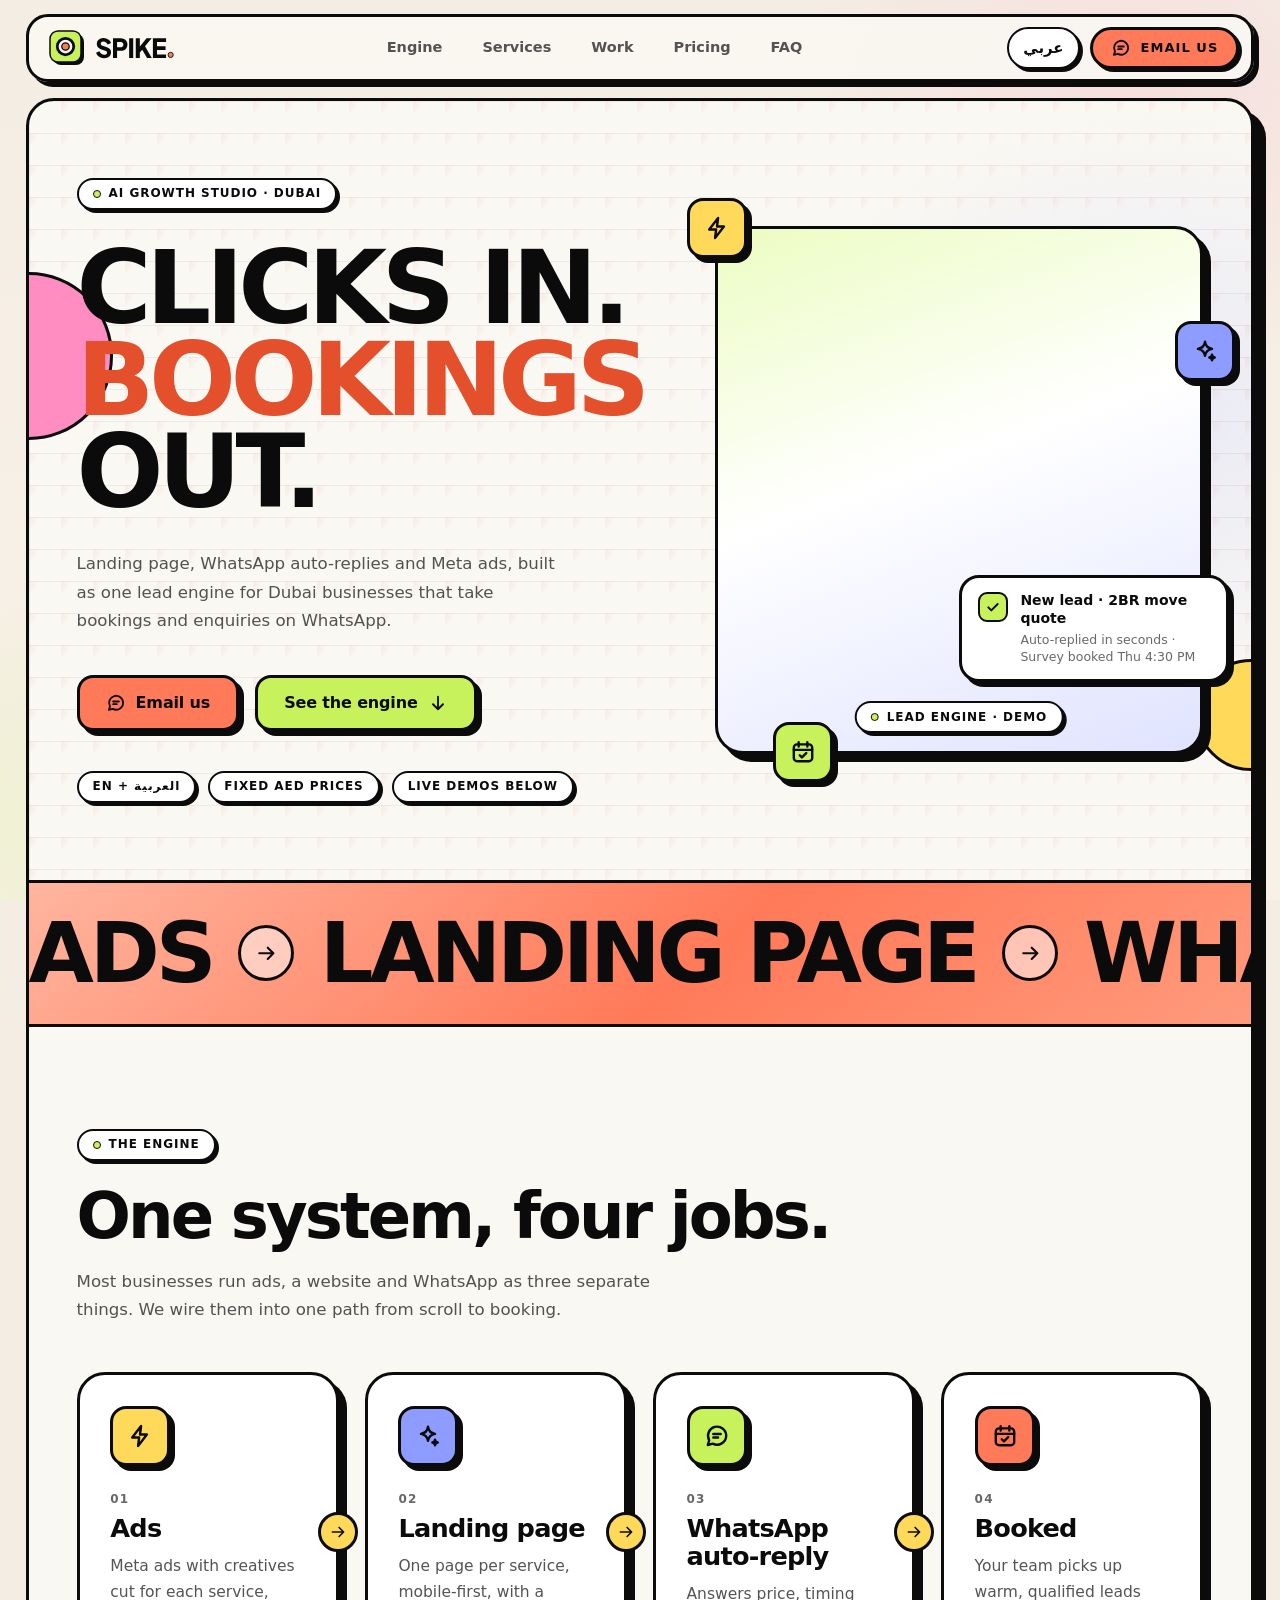
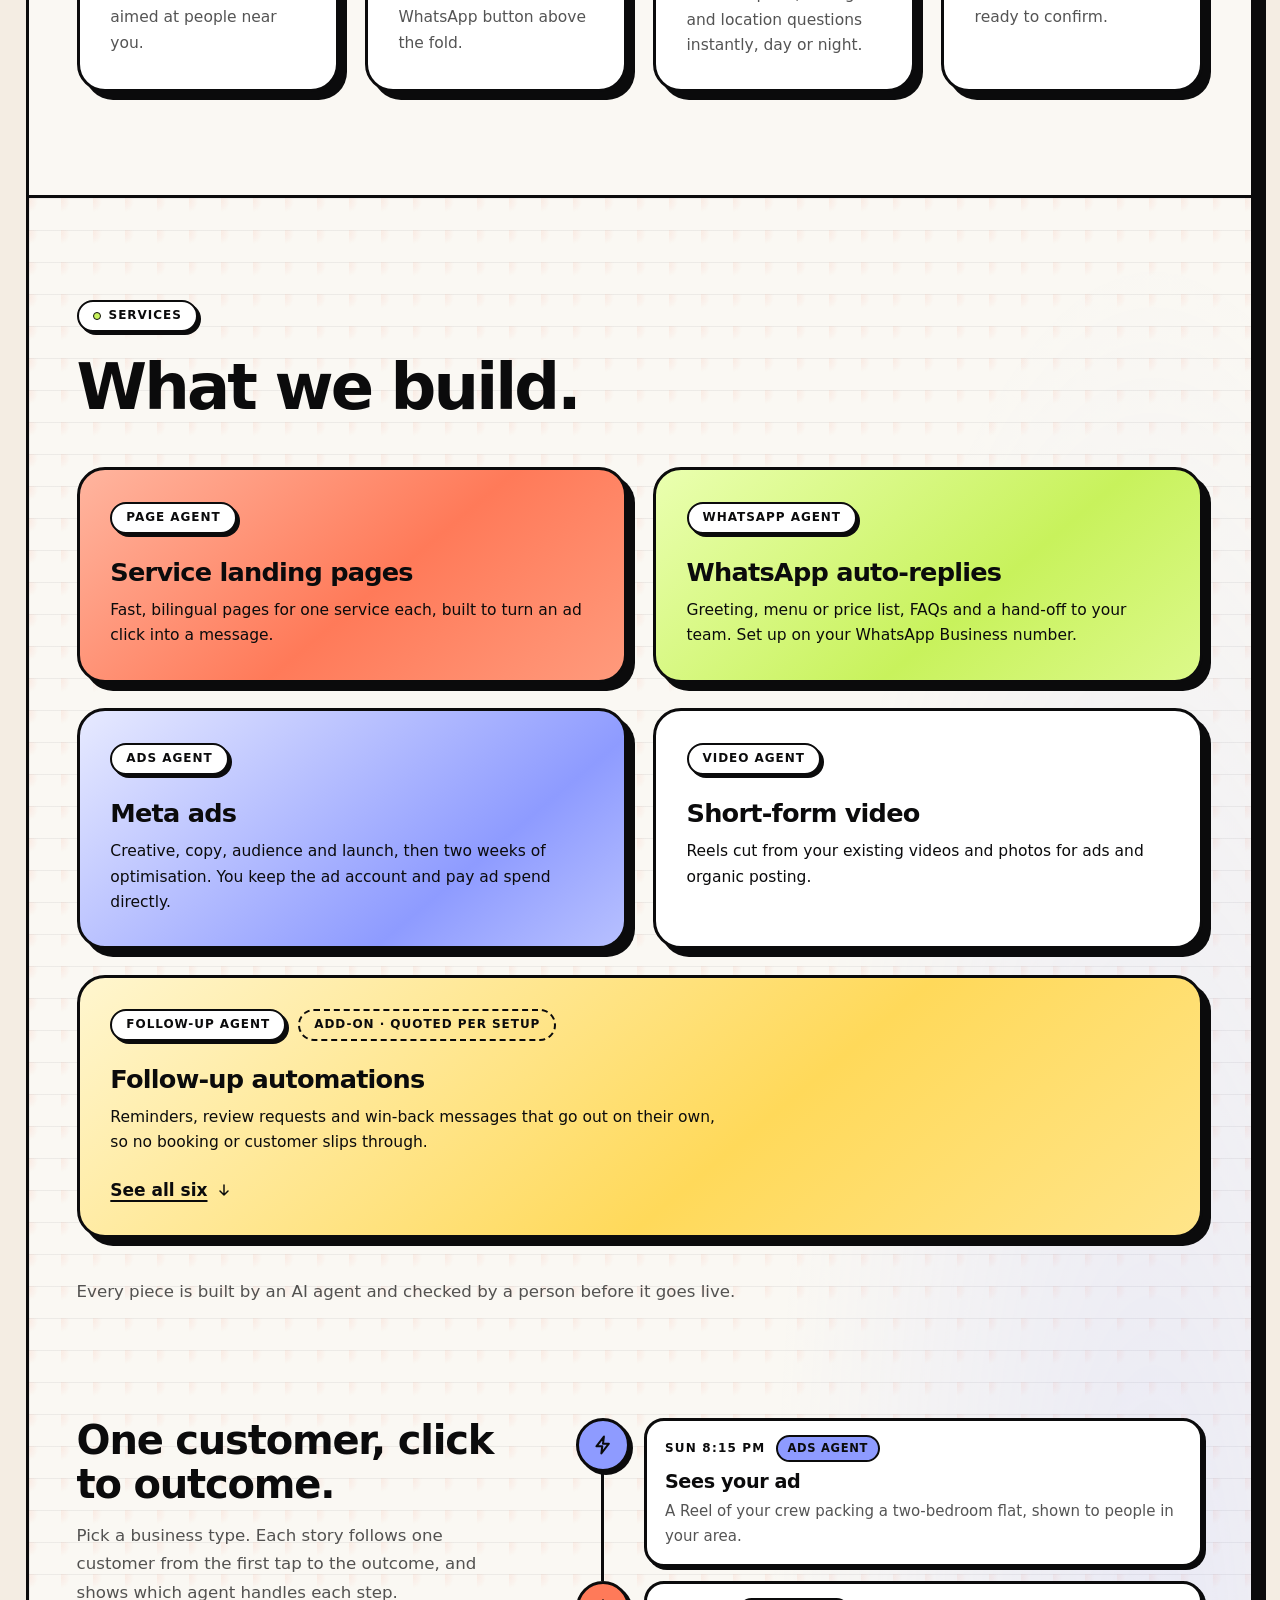
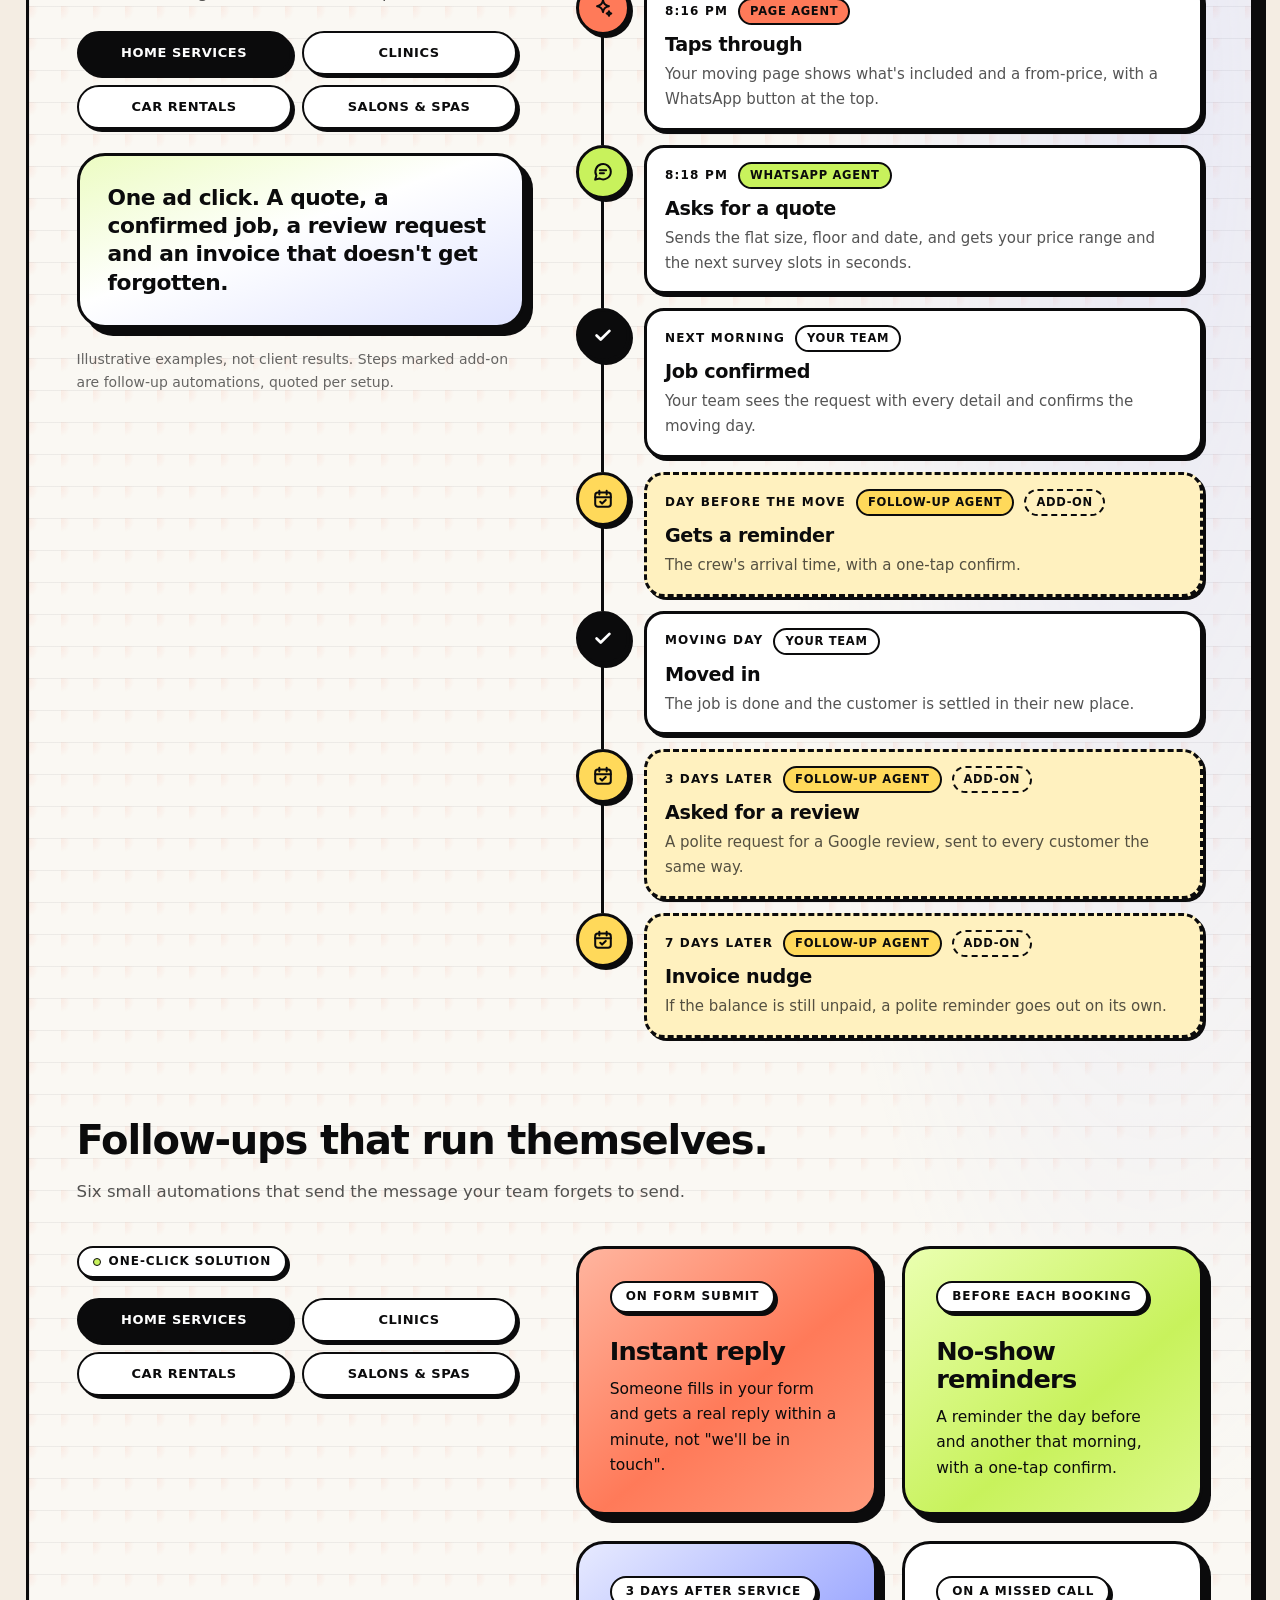
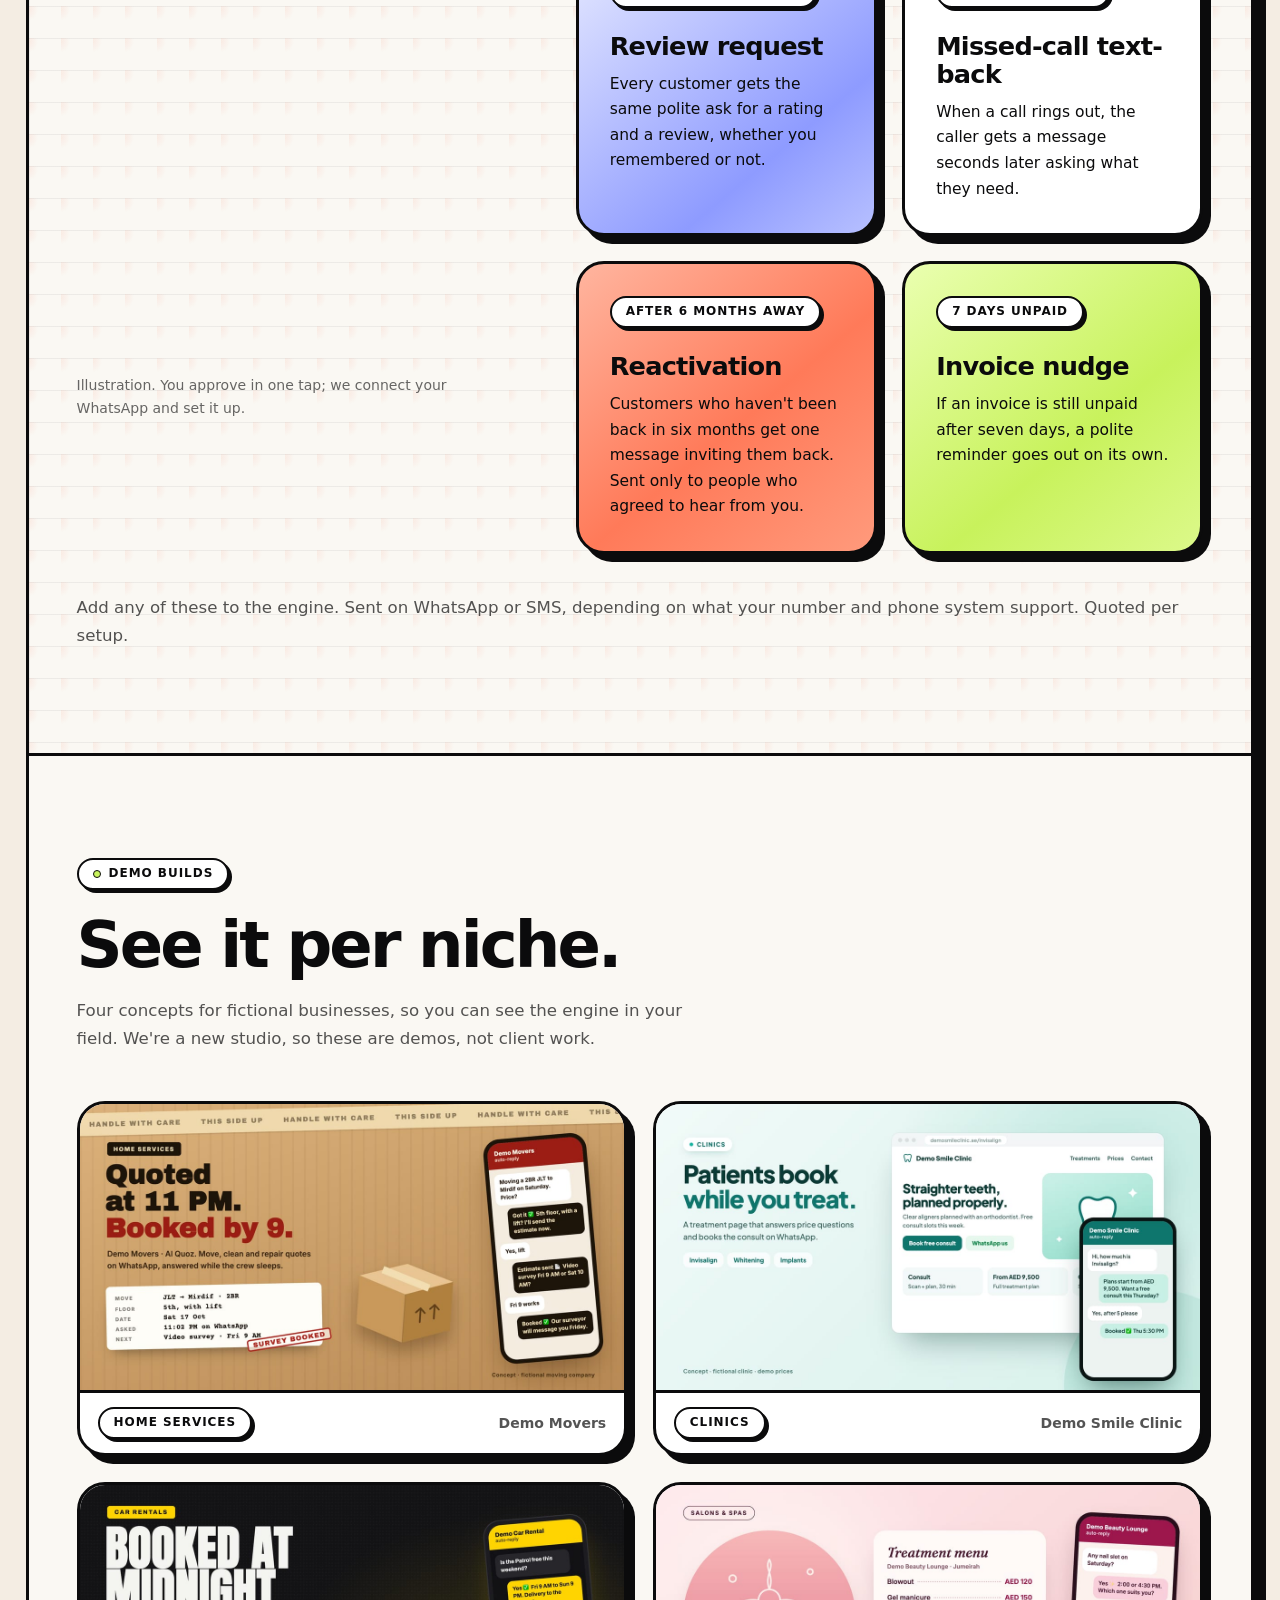
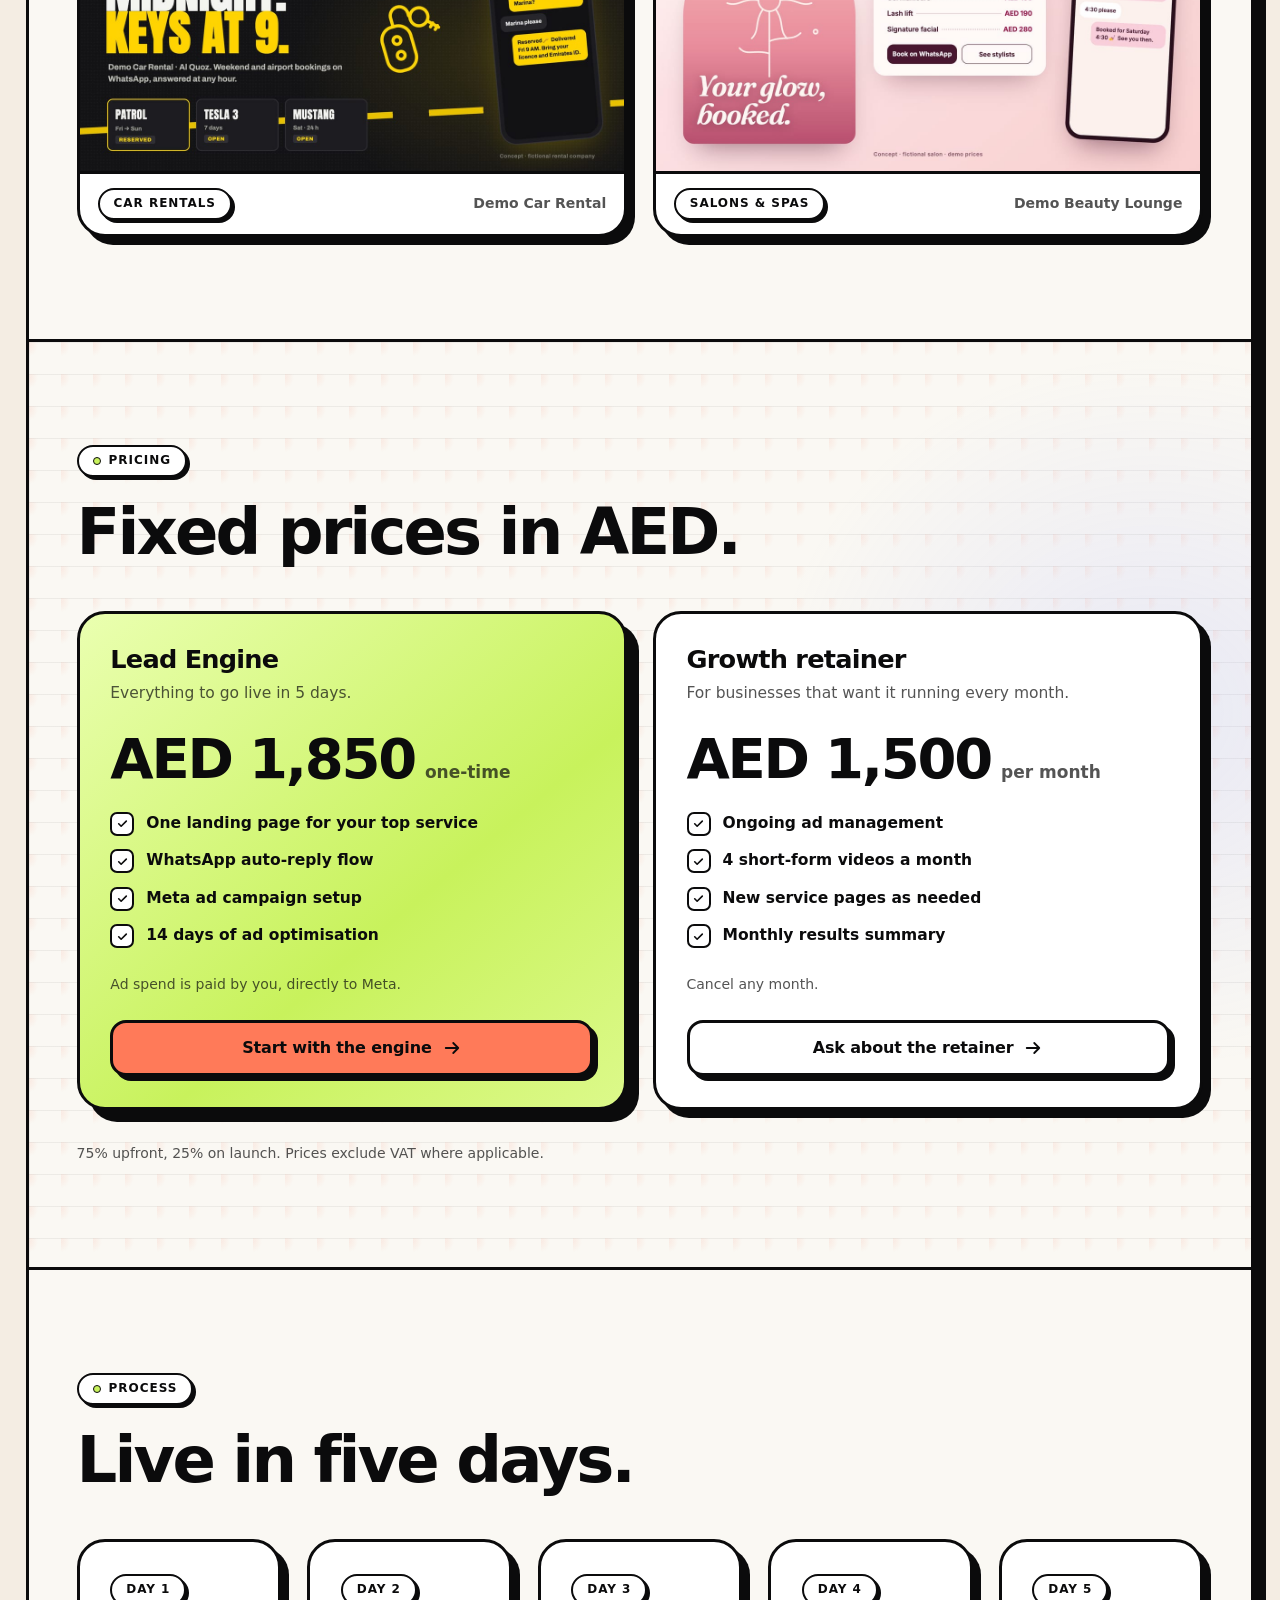
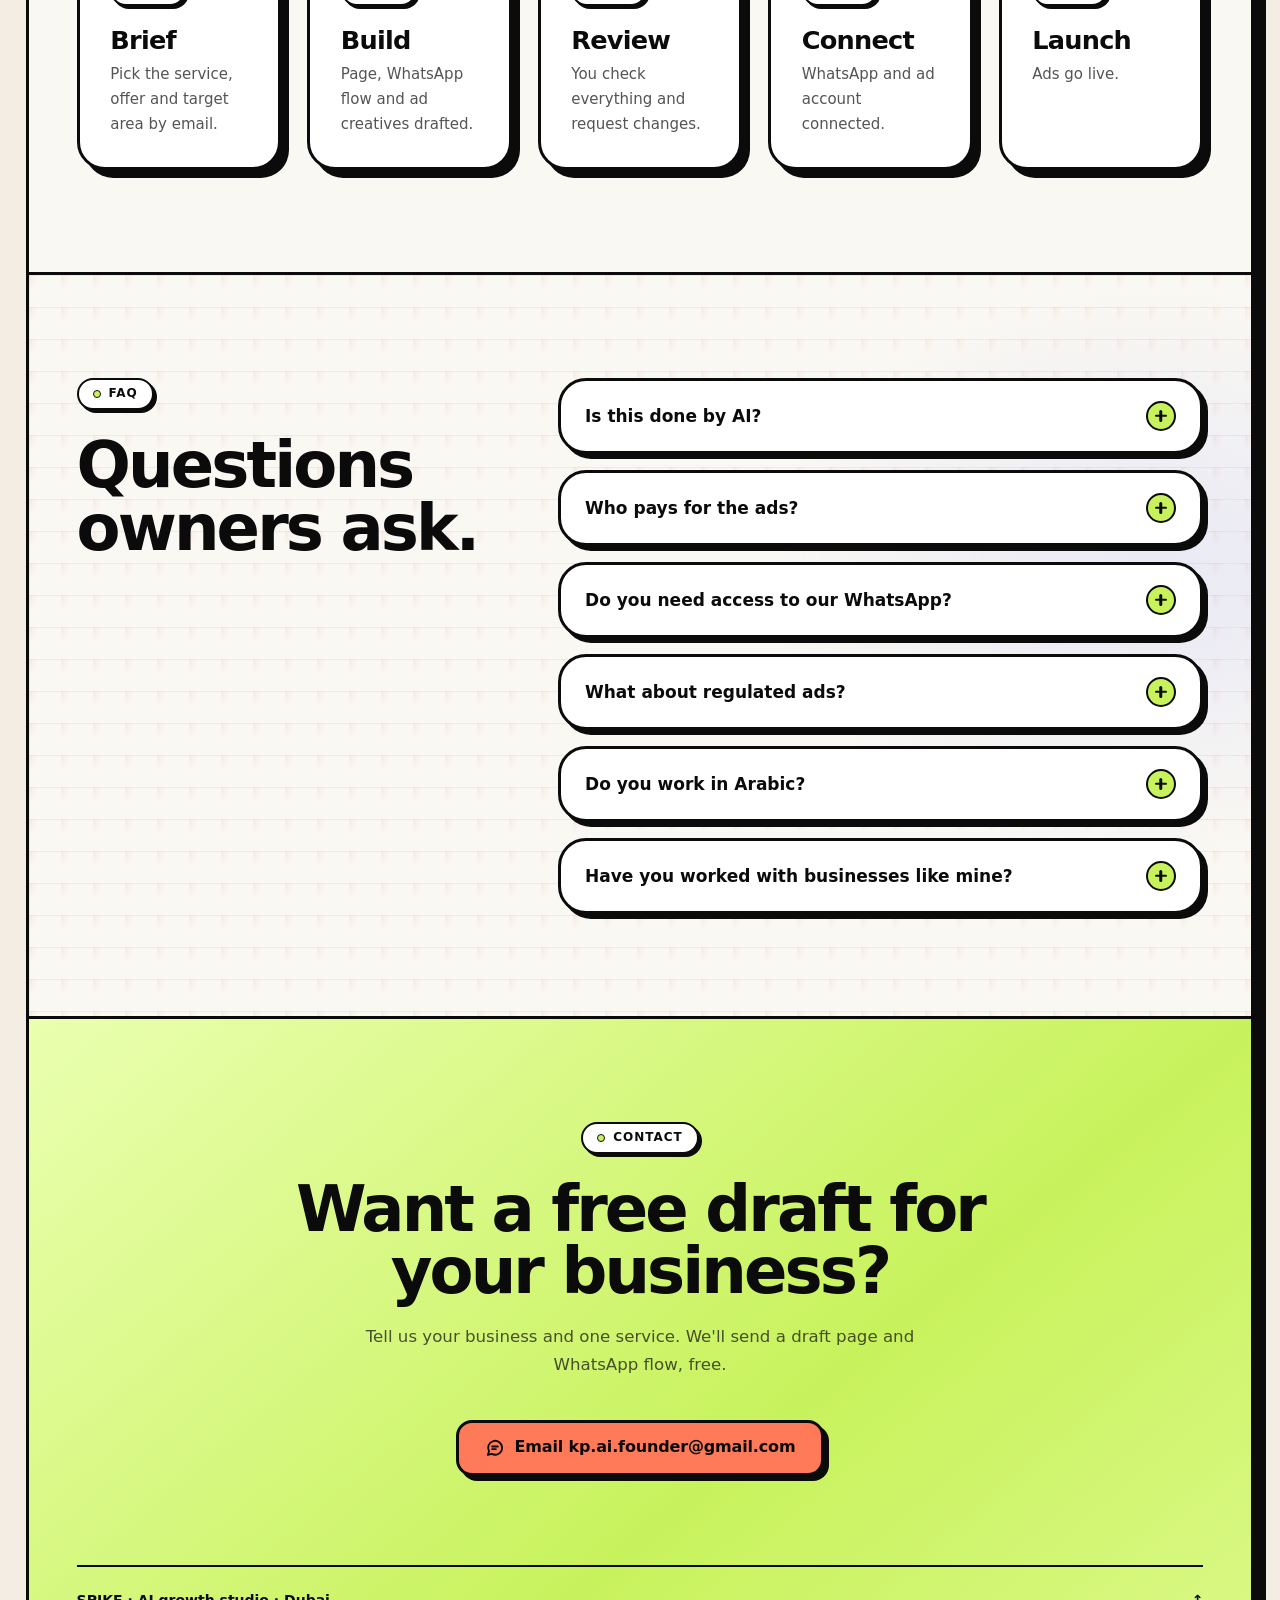
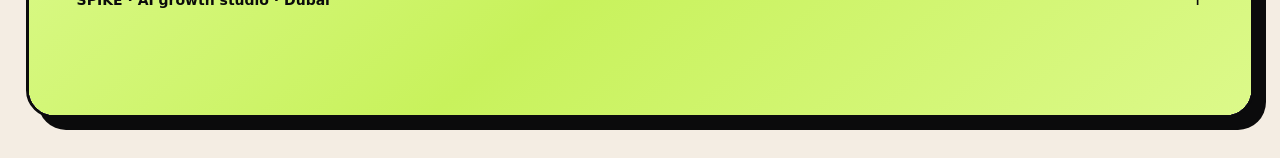
==== commit 40a0d69b: "Redeploy: rename to SPIKE (wordmark, icons, OG, copy) + 3D one-click phone for the automations (EN +" ====
--- a/index.html
+++ b/index.html
@@ -1 +1 @@
-<!DOCTYPE html><html lang="en" dir="ltr" class="plus_jakarta_sans_edec5582-module__2ToRIG__variable alexandria_ce5f7e2c-module__cGOHyG__variable ibm_plex_sans_arabic_15f0cd2b-module__Z1WPeG__variable"><head><meta charSet="utf-8"/><meta name="viewport" content="width=device-width, initial-scale=1"/><link rel="preload" href="/_next/static/media/280fac012b00b901-s.p.3ihiqn4pviisd.woff2" as="font" crossorigin="" type="font/woff2"/><link rel="preload" href="/_next/static/media/57696fb0c8dcfe1f-s.p.29a202atpp3ye.woff2" as="font" crossorigin="" type="font/woff2"/><link rel="preload" href="/_next/static/media/5ad8fdb5805e9b4a-s.p.0-uv4l43gdmt7.woff2" as="font" crossorigin="" type="font/woff2"/><link rel="preload" href="/_next/static/media/c9a0d344f313d307-s.p.3ik2qu-u9tgho.woff2" as="font" crossorigin="" type="font/woff2"/><link rel="preload" href="/_next/static/media/ceec3e50f42c26e3-s.p.0da8nscnv1nkd.woff2" as="font" crossorigin="" type="font/woff2"/><link rel="preload" href="/_next/static/media/fba5a26ea33df6a3-s.p.18rizl4rsrl42.woff2" as="font" crossorigin="" type="font/woff2"/><link rel="stylesheet" href="/_next/static/chunks/3u7rh0029xx21.css" data-precedence="next"/><link rel="preload" as="script" fetchPriority="low" href="/_next/static/chunks/310vm2bl3xxpt.js"/><script src="/_next/static/chunks/0eo1cde-rr3bs.js" async=""></script><script src="/_next/static/chunks/1rj7ns8rte9vc.js" async=""></script><script src="/_next/static/chunks/1noaplj6rk8zu.js" async=""></script><script src="/_next/static/chunks/turbopack-20_um3tr25gw2.js" async=""></script><script src="/_next/static/chunks/3fntmmi971322.js" async=""></script><script src="/_next/static/chunks/3e3s4a5lpx-fi.js" async=""></script><script src="/_next/static/chunks/3f5t6bpla2loa.js" async=""></script><meta name="theme-color" content="#f4ede3"/><meta name="color-scheme" content="light"/><title>KP.AI — AI growth studio for Dubai service businesses</title><meta name="description" content="Landing pages, WhatsApp auto-replies, Meta ads and short-form video, built as one lead engine. Fixed prices in AED. English and Arabic."/><link rel="canonical" href="https://kp6801-ai.github.io/"/><link rel="alternate" hrefLang="en" href="https://kp6801-ai.github.io/"/><link rel="alternate" hrefLang="ar" href="https://kp6801-ai.github.io/ar/"/><link rel="alternate" hrefLang="x-default" href="https://kp6801-ai.github.io/"/><meta property="og:title" content="KP.AI — AI growth studio for Dubai service businesses"/><meta property="og:description" content="Landing pages, WhatsApp auto-replies, Meta ads and short-form video, built as one lead engine. Fixed prices in AED. English and Arabic."/><meta property="og:url" content="https://kp6801-ai.github.io/"/><meta property="og:site_name" content="KP.AI"/><meta property="og:locale" content="en_AE"/><meta property="og:image" content="https://kp6801-ai.github.io/og-en.png"/><meta property="og:image:width" content="1200"/><meta property="og:image:height" content="630"/><meta property="og:image:alt" content="KP.AI — AI growth studio for Dubai service businesses"/><meta property="og:locale:alternate" content="ar_AE"/><meta property="og:type" content="website"/><meta name="twitter:card" content="summary_large_image"/><meta name="twitter:title" content="KP.AI — AI growth studio for Dubai service businesses"/><meta name="twitter:description" content="Landing pages, WhatsApp auto-replies, Meta ads and short-form video, built as one lead engine. Fixed prices in AED. English and Arabic."/><meta name="twitter:image" content="https://kp6801-ai.github.io/og-en.png"/><link rel="icon" href="/brand/mark.svg" type="image/svg+xml"/><link rel="icon" href="/favicon.ico" sizes="any"/><link rel="apple-touch-icon" href="/brand/apple-touch-icon.png"/><meta name="next-size-adjust" content=""/><script>document.documentElement.classList.add('js')</script><script src="/_next/static/chunks/0cz1d0mv5g_q7.js" noModule=""></script></head><body><div hidden=""><!--$--><!--/$--></div><a class="nb-skip" href="#main">Skip to content</a><header class="nb-nav" data-scrolled="false"><a href="/" aria-label="KP.AI home" class="nb-nav__brand"><svg class="h-9 w-9" viewBox="0 0 72 72" aria-hidden="true"><rect class="nb-svg-ink" x="8" y="8" width="62" height="62" rx="16"></rect><rect class="nb-svg-lime" x="2" y="2" width="62" height="62" rx="16" stroke-width="3"></rect><circle class="nb-svg-paper" cx="33" cy="33" r="16.5" stroke-width="5.5"></circle><circle class="nb-svg-coral" cx="33" cy="33" r="7.4" stroke-width="2.6"></circle></svg><svg class="h-[22px] w-auto" viewBox="2.6 21.5 254.27 82.5" aria-hidden="true"><path fill="currentColor" d="M22.10 100L6.60 100L6.60 25.50L22.10 25.50L22.10 56.10L47.60 25.50L67 25.50L41.80 55.90L67.60 100L49.50 100L31.30 68.50L22.10 79.60M87.30 100L71.80 100L71.80 25.50L100.40 25.50Q108.10 25.50 114.05 28.20Q120 30.90 123.40 36.20Q126.80 41.50 126.80 49.30Q126.80 56.90 123.35 62.20Q119.90 67.50 113.95 70.25Q108 73 100.40 73L87.30 73L87.30 100M87.30 39L87.30 59.50L100.50 59.50Q103.80 59.50 106.20 58.20Q108.60 56.90 109.95 54.60Q111.30 52.30 111.30 49.30Q111.30 46.20 109.95 43.90Q108.60 41.60 106.20 40.30Q103.80 39 100.50 39M178.97 100L162.17 100L187.37 25.50L207.97 25.50L233.17 100L216.27 100L211.27 84.80L183.97 84.80L178.97 100M197.67 42.60L188.27 71.30L206.97 71.30M252.87 100L237.37 100L237.37 25.50L252.87 25.50"></path><circle class="nb-svg-coral" cx="143.94" cy="88.64" r="9.69" stroke-width="3.35"></circle></svg></a><nav aria-label="Primary" class="hidden items-center gap-1 lg:flex"><a href="#engine" class="nb-nav__link">Engine</a><a href="#services" class="nb-nav__link">Services</a><a href="#work" class="nb-nav__link">Work</a><a href="#pricing" class="nb-nav__link">Pricing</a><a href="#faq" class="nb-nav__link">FAQ</a></nav><div class="flex items-center gap-2.5"><a class="nb-lang" href="/ar/" lang="ar" hrefLang="ar" aria-label="Read this page in Arabic">عربي</a><a class="nb-btn nb-btn--coral nb-btn--sm hidden sm:inline-flex" href="mailto:kp.ai.founder@gmail.com?subject=Lead%20Engine&amp;body=Hi%20KP.AI%2C%20I&#x27;d%20like%20to%20know%20more%20about%20the%20Lead%20Engine."><svg viewBox="0 0 24 24" class="nb-ico" fill="none" stroke="currentColor" stroke-width="2.2" stroke-linecap="round" stroke-linejoin="round" aria-hidden="true" focusable="false"><path d="M20.5 11.6a8.4 8.4 0 0 1-12.4 7.4L3.5 20.3l1.3-4.4A8.4 8.4 0 1 1 20.5 11.6Z"></path><path d="M8.6 10.2h6.8M8.6 13.4h4.4"></path></svg>Email us</a><button type="button" class="nb-burger lg:hidden" aria-expanded="false" aria-controls="nb-menu" aria-label="Open menu"><span></span><span></span></button></div></header><div id="nb-menu" class="nb-menu lg:hidden" data-open="false" aria-hidden="true"><a href="#engine" tabindex="-1">Engine</a><a href="#services" tabindex="-1">Services</a><a href="#work" tabindex="-1">Work</a><a href="#pricing" tabindex="-1">Pricing</a><a href="#faq" tabindex="-1">FAQ</a><a class="nb-btn nb-btn--coral mt-8 self-start" href="mailto:kp.ai.founder@gmail.com?subject=Lead%20Engine&amp;body=Hi%20KP.AI%2C%20I&#x27;d%20like%20to%20know%20more%20about%20the%20Lead%20Engine." tabindex="-1"><svg viewBox="0 0 24 24" class="nb-ico" fill="none" stroke="currentColor" stroke-width="2.2" stroke-linecap="round" stroke-linejoin="round" aria-hidden="true" focusable="false"><path d="M20.5 11.6a8.4 8.4 0 0 1-12.4 7.4L3.5 20.3l1.3-4.4A8.4 8.4 0 1 1 20.5 11.6Z"></path><path d="M8.6 10.2h6.8M8.6 13.4h4.4"></path></svg>Email us</a></div><main id="main" class="nb-frame"><section id="top" class="nb-section nb-hero nb-grid-paper" aria-labelledby="hero-title"><span class="nb-blob nb-blob--pink -start-[84px] top-[22%] hidden h-[168px] w-[168px] lg:block" aria-hidden="true"></span><span class="nb-blob nb-blob--lemon -end-[56px] bottom-[14%] h-[112px] w-[112px]" aria-hidden="true"></span><div class="nb-inner nb-hero__grid relative z-[1]"><div><p class="nb-pill nb-reveal" data-fade="true"><span class="nb-dot nb-dot--live" aria-hidden="true"></span>AI growth studio · Dubai</p><h1 id="hero-title" class="nb-display nb-hero__title nb-reveal mt-8"><span class="block">Clicks in.</span><span class="nb-accent-coral block">Bookings</span><span class="block">out.</span></h1><p class="nb-lead nb-reveal mt-8 max-w-[46ch]" data-fade="true">Landing page, WhatsApp auto-replies and Meta ads, built as one lead engine for Dubai businesses that take bookings and enquiries on WhatsApp.</p><div class="nb-reveal mt-10 flex flex-wrap gap-4" data-fade="true"><a class="nb-btn nb-btn--coral" href="mailto:kp.ai.founder@gmail.com?subject=Lead%20Engine&amp;body=Hi%20KP.AI%2C%20I&#x27;d%20like%20to%20know%20more%20about%20the%20Lead%20Engine."><svg viewBox="0 0 24 24" class="nb-ico" fill="none" stroke="currentColor" stroke-width="2.2" stroke-linecap="round" stroke-linejoin="round" aria-hidden="true" focusable="false"><path d="M20.5 11.6a8.4 8.4 0 0 1-12.4 7.4L3.5 20.3l1.3-4.4A8.4 8.4 0 1 1 20.5 11.6Z"></path><path d="M8.6 10.2h6.8M8.6 13.4h4.4"></path></svg>Email us</a><a class="nb-btn nb-btn--lime" href="#engine">See the engine<svg viewBox="0 0 24 24" class="nb-ico" fill="none" stroke="currentColor" stroke-width="2.2" stroke-linecap="round" stroke-linejoin="round" aria-hidden="true" focusable="false"><path d="M12 4.5v15M6 13.5l6 6 6-6"></path></svg></a></div><ul class="nb-reveal mt-10 flex flex-wrap gap-3" data-fade="true"><li class="nb-pill">EN + العربية</li><li class="nb-pill">Fixed AED prices</li><li class="nb-pill">Live demos below</li></ul></div><div class="nb-stage nb-reveal"><div class="nb-card nb-stage__card"><p class="nb-pill nb-stage__badge"><span class="nb-dot nb-dot--live" aria-hidden="true"></span>Lead Engine · demo</p></div><span class="nb-float nb-tile nb-tile--lemon -top-6 -start-3 lg:-top-7 lg:-start-7" aria-hidden="true"><svg viewBox="0 0 24 24" fill="none" stroke="currentColor" stroke-width="2.2" stroke-linecap="round" stroke-linejoin="round" aria-hidden="true" focusable="false"><path d="M13 2.8 4.8 13.4h6.4l-1 7.8 8.2-10.6H12l1-7.8Z"></path></svg></span><span class="nb-float nb-tile nb-tile--peri top-[18%] -end-3 lg:-end-8" aria-hidden="true"><svg viewBox="0 0 24 24" fill="none" stroke="currentColor" stroke-width="2.2" stroke-linecap="round" stroke-linejoin="round" aria-hidden="true" focusable="false"><path d="M12 3.5c.6 4.2 2.3 5.9 6.5 6.5-4.2.6-5.9 2.3-6.5 6.5-.6-4.2-2.3-5.9-6.5-6.5 4.2-.6 5.9-2.3 6.5-6.5Z"></path><path d="M18.5 15.5c.25 1.6.9 2.25 2.5 2.5-1.6.25-2.25.9-2.5 2.5-.25-1.6-.9-2.25-2.5-2.5 1.6-.25 2.25-.9 2.5-2.5Z"></path></svg></span><span class="nb-float nb-tile nb-tile--lime -bottom-7 start-[12%]" aria-hidden="true"><svg viewBox="0 0 24 24" fill="none" stroke="currentColor" stroke-width="2.2" stroke-linecap="round" stroke-linejoin="round" aria-hidden="true" focusable="false"><rect x="3.5" y="5" width="17" height="15.5" rx="3"></rect><path d="M3.5 10h17M8 3v4M16 3v4M9 15l2 2 4-4"></path></svg></span><div class="nb-notify" role="status"><div class="flex items-start gap-3"><span class="nb-notify__check" aria-hidden="true"><svg viewBox="0 0 24 24" fill="none" stroke="currentColor" stroke-width="3" stroke-linecap="round" stroke-linejoin="round" aria-hidden="true" focusable="false"><path d="m5 12.5 4.5 4.5L19 7.5"></path></svg></span><div class="min-w-0"><p class="text-[14px] leading-tight font-extrabold">New lead · 2BR move quote</p><p class="mt-1 text-[12.5px] leading-snug text-[var(--muted)]">Auto-replied in seconds · Survey booked Thu 4:30 PM</p></div></div></div></div></div></section><section class="nb-marquee" aria-label="How the engine works"><div class="nb-marquee__track"><div class="nb-marquee__run"><span class="nb-marquee__item">Ads<span class="nb-marquee__arrow"><svg viewBox="0 0 24 24" class="nb-ico nb-ico--dir" fill="none" stroke="currentColor" stroke-width="2.2" stroke-linecap="round" stroke-linejoin="round" aria-hidden="true" focusable="false"><path d="M4.5 12h15M13.5 6l6 6-6 6"></path></svg></span></span><span class="nb-marquee__item">Landing page<span class="nb-marquee__arrow"><svg viewBox="0 0 24 24" class="nb-ico nb-ico--dir" fill="none" stroke="currentColor" stroke-width="2.2" stroke-linecap="round" stroke-linejoin="round" aria-hidden="true" focusable="false"><path d="M4.5 12h15M13.5 6l6 6-6 6"></path></svg></span></span><span class="nb-marquee__item">WhatsApp<span class="nb-marquee__arrow"><svg viewBox="0 0 24 24" class="nb-ico nb-ico--dir" fill="none" stroke="currentColor" stroke-width="2.2" stroke-linecap="round" stroke-linejoin="round" aria-hidden="true" focusable="false"><path d="M4.5 12h15M13.5 6l6 6-6 6"></path></svg></span></span><span class="nb-marquee__item">Booked<span class="nb-marquee__arrow"><svg viewBox="0 0 24 24" class="nb-ico nb-ico--dir" fill="none" stroke="currentColor" stroke-width="2.2" stroke-linecap="round" stroke-linejoin="round" aria-hidden="true" focusable="false"><path d="M4.5 12h15M13.5 6l6 6-6 6"></path></svg></span></span></div><div class="nb-marquee__run" aria-hidden="true"><span class="nb-marquee__item">Ads<span class="nb-marquee__arrow"><svg viewBox="0 0 24 24" class="nb-ico nb-ico--dir" fill="none" stroke="currentColor" stroke-width="2.2" stroke-linecap="round" stroke-linejoin="round" aria-hidden="true" focusable="false"><path d="M4.5 12h15M13.5 6l6 6-6 6"></path></svg></span></span><span class="nb-marquee__item">Landing page<span class="nb-marquee__arrow"><svg viewBox="0 0 24 24" class="nb-ico nb-ico--dir" fill="none" stroke="currentColor" stroke-width="2.2" stroke-linecap="round" stroke-linejoin="round" aria-hidden="true" focusable="false"><path d="M4.5 12h15M13.5 6l6 6-6 6"></path></svg></span></span><span class="nb-marquee__item">WhatsApp<span class="nb-marquee__arrow"><svg viewBox="0 0 24 24" class="nb-ico nb-ico--dir" fill="none" stroke="currentColor" stroke-width="2.2" stroke-linecap="round" stroke-linejoin="round" aria-hidden="true" focusable="false"><path d="M4.5 12h15M13.5 6l6 6-6 6"></path></svg></span></span><span class="nb-marquee__item">Booked<span class="nb-marquee__arrow"><svg viewBox="0 0 24 24" class="nb-ico nb-ico--dir" fill="none" stroke="currentColor" stroke-width="2.2" stroke-linecap="round" stroke-linejoin="round" aria-hidden="true" focusable="false"><path d="M4.5 12h15M13.5 6l6 6-6 6"></path></svg></span></span></div></div></section><section id="engine" class="nb-section" aria-labelledby="engine-title"><div class="nb-inner"><header class="nb-head"><p class="nb-pill"><span class="nb-dot" aria-hidden="true"></span>The engine</p><h2 id="engine-title" class="nb-h2 mt-6">One system, four jobs.</h2><p class="nb-lead mt-5 max-w-[60ch]">Most businesses run ads, a website and WhatsApp as three separate things. We wire them into one path from scroll to booking.</p></header><ol class="nb-steps mt-12"><li class="nb-card nb-step"><span class="nb-tile nb-tile--lemon" aria-hidden="true"><svg viewBox="0 0 24 24" fill="none" stroke="currentColor" stroke-width="2.2" stroke-linecap="round" stroke-linejoin="round" aria-hidden="true" focusable="false"><path d="M13 2.8 4.8 13.4h6.4l-1 7.8 8.2-10.6H12l1-7.8Z"></path></svg></span><p class="nb-label mt-6 text-[var(--muted)]">01</p><h3 class="nb-h3 mt-1">Ads</h3><p class="mt-3 text-[15.5px] text-[var(--text-dim)]">Meta ads with creatives cut for each service, aimed at people near you.</p><span class="nb-step__arrow" aria-hidden="true"><svg viewBox="0 0 24 24" class="nb-ico nb-ico--dir" fill="none" stroke="currentColor" stroke-width="2.2" stroke-linecap="round" stroke-linejoin="round" aria-hidden="true" focusable="false"><path d="M4.5 12h15M13.5 6l6 6-6 6"></path></svg></span></li><li class="nb-card nb-step"><span class="nb-tile nb-tile--peri" aria-hidden="true"><svg viewBox="0 0 24 24" fill="none" stroke="currentColor" stroke-width="2.2" stroke-linecap="round" stroke-linejoin="round" aria-hidden="true" focusable="false"><path d="M12 3.5c.6 4.2 2.3 5.9 6.5 6.5-4.2.6-5.9 2.3-6.5 6.5-.6-4.2-2.3-5.9-6.5-6.5 4.2-.6 5.9-2.3 6.5-6.5Z"></path><path d="M18.5 15.5c.25 1.6.9 2.25 2.5 2.5-1.6.25-2.25.9-2.5 2.5-.25-1.6-.9-2.25-2.5-2.5 1.6-.25 2.25-.9 2.5-2.5Z"></path></svg></span><p class="nb-label mt-6 text-[var(--muted)]">02</p><h3 class="nb-h3 mt-1">Landing page</h3><p class="mt-3 text-[15.5px] text-[var(--text-dim)]">One page per service, mobile-first, with a WhatsApp button above the fold.</p><span class="nb-step__arrow" aria-hidden="true"><svg viewBox="0 0 24 24" class="nb-ico nb-ico--dir" fill="none" stroke="currentColor" stroke-width="2.2" stroke-linecap="round" stroke-linejoin="round" aria-hidden="true" focusable="false"><path d="M4.5 12h15M13.5 6l6 6-6 6"></path></svg></span></li><li class="nb-card nb-step"><span class="nb-tile nb-tile--lime" aria-hidden="true"><svg viewBox="0 0 24 24" class="nb-ico" fill="none" stroke="currentColor" stroke-width="2.2" stroke-linecap="round" stroke-linejoin="round" aria-hidden="true" focusable="false"><path d="M20.5 11.6a8.4 8.4 0 0 1-12.4 7.4L3.5 20.3l1.3-4.4A8.4 8.4 0 1 1 20.5 11.6Z"></path><path d="M8.6 10.2h6.8M8.6 13.4h4.4"></path></svg></span><p class="nb-label mt-6 text-[var(--muted)]">03</p><h3 class="nb-h3 mt-1">WhatsApp auto-reply</h3><p class="mt-3 text-[15.5px] text-[var(--text-dim)]">Answers price, timing and location questions instantly, day or night.</p><span class="nb-step__arrow" aria-hidden="true"><svg viewBox="0 0 24 24" class="nb-ico nb-ico--dir" fill="none" stroke="currentColor" stroke-width="2.2" stroke-linecap="round" stroke-linejoin="round" aria-hidden="true" focusable="false"><path d="M4.5 12h15M13.5 6l6 6-6 6"></path></svg></span></li><li class="nb-card nb-step"><span class="nb-tile nb-tile--coral" aria-hidden="true"><svg viewBox="0 0 24 24" fill="none" stroke="currentColor" stroke-width="2.2" stroke-linecap="round" stroke-linejoin="round" aria-hidden="true" focusable="false"><rect x="3.5" y="5" width="17" height="15.5" rx="3"></rect><path d="M3.5 10h17M8 3v4M16 3v4M9 15l2 2 4-4"></path></svg></span><p class="nb-label mt-6 text-[var(--muted)]">04</p><h3 class="nb-h3 mt-1">Booked</h3><p class="mt-3 text-[15.5px] text-[var(--text-dim)]">Your team picks up warm, qualified leads ready to confirm.</p></li></ol></div></section><section id="services" class="nb-section nb-grid-paper" aria-labelledby="services-title"><div class="nb-inner"><header class="nb-head"><p class="nb-pill"><span class="nb-dot" aria-hidden="true"></span>Services</p><h2 id="services-title" class="nb-h2 mt-6">What we build.</h2></header><ul class="nb-services mt-12"><li class="nb-card nb-service nb-card--coral"><p class="nb-pill">Page agent</p><h3 class="nb-h3 mt-6">Service landing pages</h3><p class="mt-3 text-[15.5px]">Fast, bilingual pages for one service each, built to turn an ad click into a message.</p></li><li class="nb-card nb-service nb-card--lime"><p class="nb-pill">WhatsApp agent</p><h3 class="nb-h3 mt-6">WhatsApp auto-replies</h3><p class="mt-3 text-[15.5px]">Greeting, menu or price list, FAQs and a hand-off to your team. Set up on your WhatsApp Business number.</p></li><li class="nb-card nb-service nb-card--peri"><p class="nb-pill">Ads agent</p><h3 class="nb-h3 mt-6">Meta ads</h3><p class="mt-3 text-[15.5px]">Creative, copy, audience and launch, then two weeks of optimisation. You keep the ad account and pay ad spend directly.</p></li><li class="nb-card nb-service "><p class="nb-pill">Video agent</p><h3 class="nb-h3 mt-6">Short-form video</h3><p class="mt-3 text-[15.5px]">Reels cut from your existing videos and photos for ads and organic posting.</p></li><li class="nb-card nb-service nb-service--wide nb-card--lemon"><div class="flex flex-wrap items-center gap-3"><p class="nb-pill">Follow-up agent</p><p class="nb-pill nb-pill--ghost">Add-on · quoted per setup</p></div><h3 class="nb-h3 mt-6">Follow-up automations</h3><p class="mt-3 max-w-[62ch] text-[15.5px]">Reminders, review requests and win-back messages that go out on their own, so no booking or customer slips through.</p><a href="#followups-title" class="nb-textlink mt-5">See all six<svg viewBox="0 0 24 24" class="nb-ico" fill="none" stroke="currentColor" stroke-width="2.2" stroke-linecap="round" stroke-linejoin="round" aria-hidden="true" focusable="false"><path d="M12 4.5v15M6 13.5l6 6 6-6"></path></svg></a></li></ul><p class="nb-lead mt-10">Every piece is built by an AI agent and checked by a person before it goes live.</p><div class="nb-journey"><div class="nb-journey__intro"><h3 class="nb-h3 text-[clamp(28px,3.2vw,40px)]">One customer, click to outcome.</h3><p class="nb-lead mt-4 max-w-[52ch]">Pick a business type. Each story follows one customer from the first tap to the outcome, and shows which agent handles each step.</p><div role="tablist" aria-label="Business type" class="nb-tabs mt-6"><button type="button" role="tab" id="journey-tab-home" aria-selected="true" aria-controls="journey-panel-home" tabindex="0" class="nb-tab">Home services</button><button type="button" role="tab" id="journey-tab-clinics" aria-selected="false" aria-controls="journey-panel-clinics" tabindex="-1" class="nb-tab">Clinics</button><button type="button" role="tab" id="journey-tab-rentals" aria-selected="false" aria-controls="journey-panel-rentals" tabindex="-1" class="nb-tab">Car rentals</button><button type="button" role="tab" id="journey-tab-salons" aria-selected="false" aria-controls="journey-panel-salons" tabindex="-1" class="nb-tab">Salons &amp; spas</button></div><p class="nb-card nb-card--stage nb-journey__outcome mt-6">One ad click. A quote, a confirmed job, a review request and an invoice that doesn&#x27;t get forgotten.</p><p class="mt-5 max-w-[52ch] text-[14px] text-[var(--muted)]">Illustrative examples, not client results. Steps marked add-on are follow-up automations, quoted per setup.</p></div><div role="tabpanel" id="journey-panel-home" aria-labelledby="journey-tab-home" tabindex="0"><ol class="nb-journey__steps"><li class="nb-jstep nb-jstep--ads"><span class="nb-jstep__node" aria-hidden="true"><svg viewBox="0 0 24 24" fill="none" stroke="currentColor" stroke-width="2.2" stroke-linecap="round" stroke-linejoin="round" aria-hidden="true" focusable="false"><path d="M13 2.8 4.8 13.4h6.4l-1 7.8 8.2-10.6H12l1-7.8Z"></path></svg></span><div class="nb-jstep__card"><p class="nb-jstep__meta"><span class="nb-label">Sun 8:15 pm</span><span class="nb-jstep__agent">Ads agent</span></p><h4 class="nb-jstep__title">Sees your ad</h4><p class="mt-1.5 text-[15px] text-[var(--text-dim)]">A Reel of your crew packing a two-bedroom flat, shown to people in your area.</p></div></li><li class="nb-jstep nb-jstep--page"><span class="nb-jstep__node" aria-hidden="true"><svg viewBox="0 0 24 24" fill="none" stroke="currentColor" stroke-width="2.2" stroke-linecap="round" stroke-linejoin="round" aria-hidden="true" focusable="false"><path d="M12 3.5c.6 4.2 2.3 5.9 6.5 6.5-4.2.6-5.9 2.3-6.5 6.5-.6-4.2-2.3-5.9-6.5-6.5 4.2-.6 5.9-2.3 6.5-6.5Z"></path><path d="M18.5 15.5c.25 1.6.9 2.25 2.5 2.5-1.6.25-2.25.9-2.5 2.5-.25-1.6-.9-2.25-2.5-2.5 1.6-.25 2.25-.9 2.5-2.5Z"></path></svg></span><div class="nb-jstep__card"><p class="nb-jstep__meta"><span class="nb-label">8:16 pm</span><span class="nb-jstep__agent">Page agent</span></p><h4 class="nb-jstep__title">Taps through</h4><p class="mt-1.5 text-[15px] text-[var(--text-dim)]">Your moving page shows what&#x27;s included and a from-price, with a WhatsApp button at the top.</p></div></li><li class="nb-jstep nb-jstep--wa"><span class="nb-jstep__node" aria-hidden="true"><svg viewBox="0 0 24 24" class="nb-ico" fill="none" stroke="currentColor" stroke-width="2.2" stroke-linecap="round" stroke-linejoin="round" aria-hidden="true" focusable="false"><path d="M20.5 11.6a8.4 8.4 0 0 1-12.4 7.4L3.5 20.3l1.3-4.4A8.4 8.4 0 1 1 20.5 11.6Z"></path><path d="M8.6 10.2h6.8M8.6 13.4h4.4"></path></svg></span><div class="nb-jstep__card"><p class="nb-jstep__meta"><span class="nb-label">8:18 pm</span><span class="nb-jstep__agent">WhatsApp agent</span></p><h4 class="nb-jstep__title">Asks for a quote</h4><p class="mt-1.5 text-[15px] text-[var(--text-dim)]">Sends the flat size, floor and date, and gets your price range and the next survey slots in seconds.</p></div></li><li class="nb-jstep nb-jstep--team"><span class="nb-jstep__node" aria-hidden="true"><svg viewBox="0 0 24 24" fill="none" stroke="currentColor" stroke-width="3" stroke-linecap="round" stroke-linejoin="round" aria-hidden="true" focusable="false"><path d="m5 12.5 4.5 4.5L19 7.5"></path></svg></span><div class="nb-jstep__card"><p class="nb-jstep__meta"><span class="nb-label">Next morning</span><span class="nb-jstep__agent">Your team</span></p><h4 class="nb-jstep__title">Job confirmed</h4><p class="mt-1.5 text-[15px] text-[var(--text-dim)]">Your team sees the request with every detail and confirms the moving day.</p></div></li><li class="nb-jstep nb-jstep--follow"><span class="nb-jstep__node" aria-hidden="true"><svg viewBox="0 0 24 24" fill="none" stroke="currentColor" stroke-width="2.2" stroke-linecap="round" stroke-linejoin="round" aria-hidden="true" focusable="false"><rect x="3.5" y="5" width="17" height="15.5" rx="3"></rect><path d="M3.5 10h17M8 3v4M16 3v4M9 15l2 2 4-4"></path></svg></span><div class="nb-jstep__card"><p class="nb-jstep__meta"><span class="nb-label">Day before the move</span><span class="nb-jstep__agent">Follow-up agent</span><span class="nb-jstep__addon">Add-on</span></p><h4 class="nb-jstep__title">Gets a reminder</h4><p class="mt-1.5 text-[15px] text-[var(--text-dim)]">The crew&#x27;s arrival time, with a one-tap confirm.</p></div></li><li class="nb-jstep nb-jstep--team"><span class="nb-jstep__node" aria-hidden="true"><svg viewBox="0 0 24 24" fill="none" stroke="currentColor" stroke-width="3" stroke-linecap="round" stroke-linejoin="round" aria-hidden="true" focusable="false"><path d="m5 12.5 4.5 4.5L19 7.5"></path></svg></span><div class="nb-jstep__card"><p class="nb-jstep__meta"><span class="nb-label">Moving day</span><span class="nb-jstep__agent">Your team</span></p><h4 class="nb-jstep__title">Moved in</h4><p class="mt-1.5 text-[15px] text-[var(--text-dim)]">The job is done and the customer is settled in their new place.</p></div></li><li class="nb-jstep nb-jstep--follow"><span class="nb-jstep__node" aria-hidden="true"><svg viewBox="0 0 24 24" fill="none" stroke="currentColor" stroke-width="2.2" stroke-linecap="round" stroke-linejoin="round" aria-hidden="true" focusable="false"><rect x="3.5" y="5" width="17" height="15.5" rx="3"></rect><path d="M3.5 10h17M8 3v4M16 3v4M9 15l2 2 4-4"></path></svg></span><div class="nb-jstep__card"><p class="nb-jstep__meta"><span class="nb-label">3 days later</span><span class="nb-jstep__agent">Follow-up agent</span><span class="nb-jstep__addon">Add-on</span></p><h4 class="nb-jstep__title">Asked for a review</h4><p class="mt-1.5 text-[15px] text-[var(--text-dim)]">A polite request for a Google review, sent to every customer the same way.</p></div></li><li class="nb-jstep nb-jstep--follow"><span class="nb-jstep__node" aria-hidden="true"><svg viewBox="0 0 24 24" fill="none" stroke="currentColor" stroke-width="2.2" stroke-linecap="round" stroke-linejoin="round" aria-hidden="true" focusable="false"><rect x="3.5" y="5" width="17" height="15.5" rx="3"></rect><path d="M3.5 10h17M8 3v4M16 3v4M9 15l2 2 4-4"></path></svg></span><div class="nb-jstep__card"><p class="nb-jstep__meta"><span class="nb-label">7 days later</span><span class="nb-jstep__agent">Follow-up agent</span><span class="nb-jstep__addon">Add-on</span></p><h4 class="nb-jstep__title">Invoice nudge</h4><p class="mt-1.5 text-[15px] text-[var(--text-dim)]">If the balance is still unpaid, a polite reminder goes out on its own.</p></div></li></ol></div><div role="tabpanel" id="journey-panel-clinics" aria-labelledby="journey-tab-clinics" tabindex="0" hidden=""><ol class="nb-journey__steps"><li class="nb-jstep nb-jstep--ads"><span class="nb-jstep__node" aria-hidden="true"><svg viewBox="0 0 24 24" fill="none" stroke="currentColor" stroke-width="2.2" stroke-linecap="round" stroke-linejoin="round" aria-hidden="true" focusable="false"><path d="M13 2.8 4.8 13.4h6.4l-1 7.8 8.2-10.6H12l1-7.8Z"></path></svg></span><div class="nb-jstep__card"><p class="nb-jstep__meta"><span class="nb-label">Mon 9:10 pm</span><span class="nb-jstep__agent">Ads agent</span></p><h4 class="nb-jstep__title">Sees your ad</h4><p class="mt-1.5 text-[15px] text-[var(--text-dim)]">An approved ad for check-ups and cleaning, shown to people near your clinic.</p></div></li><li class="nb-jstep nb-jstep--page"><span class="nb-jstep__node" aria-hidden="true"><svg viewBox="0 0 24 24" fill="none" stroke="currentColor" stroke-width="2.2" stroke-linecap="round" stroke-linejoin="round" aria-hidden="true" focusable="false"><path d="M12 3.5c.6 4.2 2.3 5.9 6.5 6.5-4.2.6-5.9 2.3-6.5 6.5-.6-4.2-2.3-5.9-6.5-6.5 4.2-.6 5.9-2.3 6.5-6.5Z"></path><path d="M18.5 15.5c.25 1.6.9 2.25 2.5 2.5-1.6.25-2.25.9-2.5 2.5-.25-1.6-.9-2.25-2.5-2.5 1.6-.25 2.25-.9 2.5-2.5Z"></path></svg></span><div class="nb-jstep__card"><p class="nb-jstep__meta"><span class="nb-label">9:11 pm</span><span class="nb-jstep__agent">Page agent</span></p><h4 class="nb-jstep__title">Taps through</h4><p class="mt-1.5 text-[15px] text-[var(--text-dim)]">Your check-up page explains the visit, the team and the location, with a WhatsApp button at the top.</p></div></li><li class="nb-jstep nb-jstep--wa"><span class="nb-jstep__node" aria-hidden="true"><svg viewBox="0 0 24 24" class="nb-ico" fill="none" stroke="currentColor" stroke-width="2.2" stroke-linecap="round" stroke-linejoin="round" aria-hidden="true" focusable="false"><path d="M20.5 11.6a8.4 8.4 0 0 1-12.4 7.4L3.5 20.3l1.3-4.4A8.4 8.4 0 1 1 20.5 11.6Z"></path><path d="M8.6 10.2h6.8M8.6 13.4h4.4"></path></svg></span><div class="nb-jstep__card"><p class="nb-jstep__meta"><span class="nb-label">9:12 pm</span><span class="nb-jstep__agent">WhatsApp agent</span></p><h4 class="nb-jstep__title">Asks about insurance</h4><p class="mt-1.5 text-[15px] text-[var(--text-dim)]">&quot;Do you take my insurance?&quot; gets an answer from your clinic&#x27;s own list, plus open times.</p></div></li><li class="nb-jstep nb-jstep--team"><span class="nb-jstep__node" aria-hidden="true"><svg viewBox="0 0 24 24" fill="none" stroke="currentColor" stroke-width="3" stroke-linecap="round" stroke-linejoin="round" aria-hidden="true" focusable="false"><path d="m5 12.5 4.5 4.5L19 7.5"></path></svg></span><div class="nb-jstep__card"><p class="nb-jstep__meta"><span class="nb-label">9:15 pm</span><span class="nb-jstep__agent">Your team</span></p><h4 class="nb-jstep__title">Requests a slot</h4><p class="mt-1.5 text-[15px] text-[var(--text-dim)]">They pick Wednesday at 5 pm. Your front desk confirms it in the morning.</p></div></li><li class="nb-jstep nb-jstep--follow"><span class="nb-jstep__node" aria-hidden="true"><svg viewBox="0 0 24 24" fill="none" stroke="currentColor" stroke-width="2.2" stroke-linecap="round" stroke-linejoin="round" aria-hidden="true" focusable="false"><rect x="3.5" y="5" width="17" height="15.5" rx="3"></rect><path d="M3.5 10h17M8 3v4M16 3v4M9 15l2 2 4-4"></path></svg></span><div class="nb-jstep__card"><p class="nb-jstep__meta"><span class="nb-label">Tuesday, 6 pm</span><span class="nb-jstep__agent">Follow-up agent</span><span class="nb-jstep__addon">Add-on</span></p><h4 class="nb-jstep__title">Gets a reminder</h4><p class="mt-1.5 text-[15px] text-[var(--text-dim)]">Time, location and a one-tap confirm or reschedule.</p></div></li><li class="nb-jstep nb-jstep--team"><span class="nb-jstep__node" aria-hidden="true"><svg viewBox="0 0 24 24" fill="none" stroke="currentColor" stroke-width="3" stroke-linecap="round" stroke-linejoin="round" aria-hidden="true" focusable="false"><path d="m5 12.5 4.5 4.5L19 7.5"></path></svg></span><div class="nb-jstep__card"><p class="nb-jstep__meta"><span class="nb-label">Wednesday, 5 pm</span><span class="nb-jstep__agent">Your team</span></p><h4 class="nb-jstep__title">Comes in</h4><p class="mt-1.5 text-[15px] text-[var(--text-dim)]">The patient arrives for the check-up.</p></div></li><li class="nb-jstep nb-jstep--follow"><span class="nb-jstep__node" aria-hidden="true"><svg viewBox="0 0 24 24" fill="none" stroke="currentColor" stroke-width="2.2" stroke-linecap="round" stroke-linejoin="round" aria-hidden="true" focusable="false"><rect x="3.5" y="5" width="17" height="15.5" rx="3"></rect><path d="M3.5 10h17M8 3v4M16 3v4M9 15l2 2 4-4"></path></svg></span><div class="nb-jstep__card"><p class="nb-jstep__meta"><span class="nb-label">3 days later</span><span class="nb-jstep__agent">Follow-up agent</span><span class="nb-jstep__addon">Add-on</span></p><h4 class="nb-jstep__title">Asked for a review</h4><p class="mt-1.5 text-[15px] text-[var(--text-dim)]">A polite request for a Google review, sent to every patient the same way.</p></div></li><li class="nb-jstep nb-jstep--follow"><span class="nb-jstep__node" aria-hidden="true"><svg viewBox="0 0 24 24" fill="none" stroke="currentColor" stroke-width="2.2" stroke-linecap="round" stroke-linejoin="round" aria-hidden="true" focusable="false"><rect x="3.5" y="5" width="17" height="15.5" rx="3"></rect><path d="M3.5 10h17M8 3v4M16 3v4M9 15l2 2 4-4"></path></svg></span><div class="nb-jstep__card"><p class="nb-jstep__meta"><span class="nb-label">6 months later</span><span class="nb-jstep__agent">Follow-up agent</span><span class="nb-jstep__addon">Add-on</span></p><h4 class="nb-jstep__title">Check-up due</h4><p class="mt-1.5 text-[15px] text-[var(--text-dim)]">If they agreed to hear from you, one message says their next check-up is due.</p></div></li></ol></div><div role="tabpanel" id="journey-panel-rentals" aria-labelledby="journey-tab-rentals" tabindex="0" hidden=""><ol class="nb-journey__steps"><li class="nb-jstep nb-jstep--ads"><span class="nb-jstep__node" aria-hidden="true"><svg viewBox="0 0 24 24" fill="none" stroke="currentColor" stroke-width="2.2" stroke-linecap="round" stroke-linejoin="round" aria-hidden="true" focusable="false"><path d="M13 2.8 4.8 13.4h6.4l-1 7.8 8.2-10.6H12l1-7.8Z"></path></svg></span><div class="nb-jstep__card"><p class="nb-jstep__meta"><span class="nb-label">Thu 11:30 pm</span><span class="nb-jstep__agent">Ads agent</span></p><h4 class="nb-jstep__title">Sees your ad</h4><p class="mt-1.5 text-[15px] text-[var(--text-dim)]">An ad for weekend SUV rentals, shown to people in your area.</p></div></li><li class="nb-jstep nb-jstep--page"><span class="nb-jstep__node" aria-hidden="true"><svg viewBox="0 0 24 24" fill="none" stroke="currentColor" stroke-width="2.2" stroke-linecap="round" stroke-linejoin="round" aria-hidden="true" focusable="false"><path d="M12 3.5c.6 4.2 2.3 5.9 6.5 6.5-4.2.6-5.9 2.3-6.5 6.5-.6-4.2-2.3-5.9-6.5-6.5 4.2-.6 5.9-2.3 6.5-6.5Z"></path><path d="M18.5 15.5c.25 1.6.9 2.25 2.5 2.5-1.6.25-2.25.9-2.5 2.5-.25-1.6-.9-2.25-2.5-2.5 1.6-.25 2.25-.9 2.5-2.5Z"></path></svg></span><div class="nb-jstep__card"><p class="nb-jstep__meta"><span class="nb-label">11:31 pm</span><span class="nb-jstep__agent">Page agent</span></p><h4 class="nb-jstep__title">Taps through</h4><p class="mt-1.5 text-[15px] text-[var(--text-dim)]">Your rental page lists the cars, daily rates and deposit rules, with a WhatsApp button at the top.</p></div></li><li class="nb-jstep nb-jstep--wa"><span class="nb-jstep__node" aria-hidden="true"><svg viewBox="0 0 24 24" class="nb-ico" fill="none" stroke="currentColor" stroke-width="2.2" stroke-linecap="round" stroke-linejoin="round" aria-hidden="true" focusable="false"><path d="M20.5 11.6a8.4 8.4 0 0 1-12.4 7.4L3.5 20.3l1.3-4.4A8.4 8.4 0 1 1 20.5 11.6Z"></path><path d="M8.6 10.2h6.8M8.6 13.4h4.4"></path></svg></span><div class="nb-jstep__card"><p class="nb-jstep__meta"><span class="nb-label">11:32 pm</span><span class="nb-jstep__agent">WhatsApp agent</span></p><h4 class="nb-jstep__title">Asks for a car</h4><p class="mt-1.5 text-[15px] text-[var(--text-dim)]">&quot;SUV from Friday to Sunday, airport pickup?&quot; gets the rate, deposit and pickup options in seconds.</p></div></li><li class="nb-jstep nb-jstep--team"><span class="nb-jstep__node" aria-hidden="true"><svg viewBox="0 0 24 24" fill="none" stroke="currentColor" stroke-width="3" stroke-linecap="round" stroke-linejoin="round" aria-hidden="true" focusable="false"><path d="m5 12.5 4.5 4.5L19 7.5"></path></svg></span><div class="nb-jstep__card"><p class="nb-jstep__meta"><span class="nb-label">11:35 pm</span><span class="nb-jstep__agent">Your team</span></p><h4 class="nb-jstep__title">Books</h4><p class="mt-1.5 text-[15px] text-[var(--text-dim)]">They send their licence and pick a 10 am pickup. Your team confirms first thing.</p></div></li><li class="nb-jstep nb-jstep--follow"><span class="nb-jstep__node" aria-hidden="true"><svg viewBox="0 0 24 24" fill="none" stroke="currentColor" stroke-width="2.2" stroke-linecap="round" stroke-linejoin="round" aria-hidden="true" focusable="false"><rect x="3.5" y="5" width="17" height="15.5" rx="3"></rect><path d="M3.5 10h17M8 3v4M16 3v4M9 15l2 2 4-4"></path></svg></span><div class="nb-jstep__card"><p class="nb-jstep__meta"><span class="nb-label">Fri 8:05 am</span><span class="nb-jstep__agent">Follow-up agent</span><span class="nb-jstep__addon">Add-on</span></p><h4 class="nb-jstep__title">Calls while you&#x27;re busy</h4><p class="mt-1.5 text-[15px] text-[var(--text-dim)]">A text arrives seconds later asking what they need, so the booking doesn&#x27;t go to the next company.</p></div></li><li class="nb-jstep nb-jstep--team"><span class="nb-jstep__node" aria-hidden="true"><svg viewBox="0 0 24 24" fill="none" stroke="currentColor" stroke-width="3" stroke-linecap="round" stroke-linejoin="round" aria-hidden="true" focusable="false"><path d="m5 12.5 4.5 4.5L19 7.5"></path></svg></span><div class="nb-jstep__card"><p class="nb-jstep__meta"><span class="nb-label">Fri 10 am</span><span class="nb-jstep__agent">Your team</span></p><h4 class="nb-jstep__title">Picks up the car</h4><p class="mt-1.5 text-[15px] text-[var(--text-dim)]">Documents checked and keys handed over at the airport.</p></div></li><li class="nb-jstep nb-jstep--follow"><span class="nb-jstep__node" aria-hidden="true"><svg viewBox="0 0 24 24" fill="none" stroke="currentColor" stroke-width="2.2" stroke-linecap="round" stroke-linejoin="round" aria-hidden="true" focusable="false"><rect x="3.5" y="5" width="17" height="15.5" rx="3"></rect><path d="M3.5 10h17M8 3v4M16 3v4M9 15l2 2 4-4"></path></svg></span><div class="nb-jstep__card"><p class="nb-jstep__meta"><span class="nb-label">Monday</span><span class="nb-jstep__agent">Follow-up agent</span><span class="nb-jstep__addon">Add-on</span></p><h4 class="nb-jstep__title">Asked for a review</h4><p class="mt-1.5 text-[15px] text-[var(--text-dim)]">After the car is back, a polite request for a Google review.</p></div></li><li class="nb-jstep nb-jstep--follow"><span class="nb-jstep__node" aria-hidden="true"><svg viewBox="0 0 24 24" fill="none" stroke="currentColor" stroke-width="2.2" stroke-linecap="round" stroke-linejoin="round" aria-hidden="true" focusable="false"><rect x="3.5" y="5" width="17" height="15.5" rx="3"></rect><path d="M3.5 10h17M8 3v4M16 3v4M9 15l2 2 4-4"></path></svg></span><div class="nb-jstep__card"><p class="nb-jstep__meta"><span class="nb-label">6 months later</span><span class="nb-jstep__agent">Follow-up agent</span><span class="nb-jstep__addon">Add-on</span></p><h4 class="nb-jstep__title">Invited back</h4><p class="mt-1.5 text-[15px] text-[var(--text-dim)]">If they agreed to hear from you, one message invites them to rent again.</p></div></li></ol></div><div role="tabpanel" id="journey-panel-salons" aria-labelledby="journey-tab-salons" tabindex="0" hidden=""><ol class="nb-journey__steps"><li class="nb-jstep nb-jstep--ads"><span class="nb-jstep__node" aria-hidden="true"><svg viewBox="0 0 24 24" fill="none" stroke="currentColor" stroke-width="2.2" stroke-linecap="round" stroke-linejoin="round" aria-hidden="true" focusable="false"><path d="M13 2.8 4.8 13.4h6.4l-1 7.8 8.2-10.6H12l1-7.8Z"></path></svg></span><div class="nb-jstep__card"><p class="nb-jstep__meta"><span class="nb-label">9:40 pm</span><span class="nb-jstep__agent">Ads agent</span></p><h4 class="nb-jstep__title">Sees your ad</h4><p class="mt-1.5 text-[15px] text-[var(--text-dim)]">A Reel for your blow-dry offer appears in their Instagram feed, shown to people near your salon.</p></div></li><li class="nb-jstep nb-jstep--page"><span class="nb-jstep__node" aria-hidden="true"><svg viewBox="0 0 24 24" fill="none" stroke="currentColor" stroke-width="2.2" stroke-linecap="round" stroke-linejoin="round" aria-hidden="true" focusable="false"><path d="M12 3.5c.6 4.2 2.3 5.9 6.5 6.5-4.2.6-5.9 2.3-6.5 6.5-.6-4.2-2.3-5.9-6.5-6.5 4.2-.6 5.9-2.3 6.5-6.5Z"></path><path d="M18.5 15.5c.25 1.6.9 2.25 2.5 2.5-1.6.25-2.25.9-2.5 2.5-.25-1.6-.9-2.25-2.5-2.5 1.6-.25 2.25-.9 2.5-2.5Z"></path></svg></span><div class="nb-jstep__card"><p class="nb-jstep__meta"><span class="nb-label">9:41 pm</span><span class="nb-jstep__agent">Page agent</span></p><h4 class="nb-jstep__title">Taps through</h4><p class="mt-1.5 text-[15px] text-[var(--text-dim)]">Your service page loads fast on their phone: prices, photos and a WhatsApp button at the top.</p></div></li><li class="nb-jstep nb-jstep--wa"><span class="nb-jstep__node" aria-hidden="true"><svg viewBox="0 0 24 24" class="nb-ico" fill="none" stroke="currentColor" stroke-width="2.2" stroke-linecap="round" stroke-linejoin="round" aria-hidden="true" focusable="false"><path d="M20.5 11.6a8.4 8.4 0 0 1-12.4 7.4L3.5 20.3l1.3-4.4A8.4 8.4 0 1 1 20.5 11.6Z"></path><path d="M8.6 10.2h6.8M8.6 13.4h4.4"></path></svg></span><div class="nb-jstep__card"><p class="nb-jstep__meta"><span class="nb-label">9:42 pm</span><span class="nb-jstep__agent">WhatsApp agent</span></p><h4 class="nb-jstep__title">Asks on WhatsApp</h4><p class="mt-1.5 text-[15px] text-[var(--text-dim)]">&quot;Any slot tomorrow evening?&quot; gets an answer in seconds, with the price, open times and location.</p></div></li><li class="nb-jstep nb-jstep--team"><span class="nb-jstep__node" aria-hidden="true"><svg viewBox="0 0 24 24" fill="none" stroke="currentColor" stroke-width="3" stroke-linecap="round" stroke-linejoin="round" aria-hidden="true" focusable="false"><path d="m5 12.5 4.5 4.5L19 7.5"></path></svg></span><div class="nb-jstep__card"><p class="nb-jstep__meta"><span class="nb-label">9:44 pm</span><span class="nb-jstep__agent">Your team</span></p><h4 class="nb-jstep__title">Books</h4><p class="mt-1.5 text-[15px] text-[var(--text-dim)]">They pick 6 pm tomorrow. Your team finds the request in the morning, ready to confirm.</p></div></li><li class="nb-jstep nb-jstep--follow"><span class="nb-jstep__node" aria-hidden="true"><svg viewBox="0 0 24 24" fill="none" stroke="currentColor" stroke-width="2.2" stroke-linecap="round" stroke-linejoin="round" aria-hidden="true" focusable="false"><rect x="3.5" y="5" width="17" height="15.5" rx="3"></rect><path d="M3.5 10h17M8 3v4M16 3v4M9 15l2 2 4-4"></path></svg></span><div class="nb-jstep__card"><p class="nb-jstep__meta"><span class="nb-label">Next day, 10 am</span><span class="nb-jstep__agent">Follow-up agent</span><span class="nb-jstep__addon">Add-on</span></p><h4 class="nb-jstep__title">Gets a reminder</h4><p class="mt-1.5 text-[15px] text-[var(--text-dim)]">One message with a one-tap confirm, so the slot doesn&#x27;t sit empty.</p></div></li><li class="nb-jstep nb-jstep--team"><span class="nb-jstep__node" aria-hidden="true"><svg viewBox="0 0 24 24" fill="none" stroke="currentColor" stroke-width="3" stroke-linecap="round" stroke-linejoin="round" aria-hidden="true" focusable="false"><path d="m5 12.5 4.5 4.5L19 7.5"></path></svg></span><div class="nb-jstep__card"><p class="nb-jstep__meta"><span class="nb-label">Next day, 6 pm</span><span class="nb-jstep__agent">Your team</span></p><h4 class="nb-jstep__title">Shows up</h4><p class="mt-1.5 text-[15px] text-[var(--text-dim)]">The appointment happens and the slot is paid for.</p></div></li><li class="nb-jstep nb-jstep--follow"><span class="nb-jstep__node" aria-hidden="true"><svg viewBox="0 0 24 24" fill="none" stroke="currentColor" stroke-width="2.2" stroke-linecap="round" stroke-linejoin="round" aria-hidden="true" focusable="false"><rect x="3.5" y="5" width="17" height="15.5" rx="3"></rect><path d="M3.5 10h17M8 3v4M16 3v4M9 15l2 2 4-4"></path></svg></span><div class="nb-jstep__card"><p class="nb-jstep__meta"><span class="nb-label">3 days later</span><span class="nb-jstep__agent">Follow-up agent</span><span class="nb-jstep__addon">Add-on</span></p><h4 class="nb-jstep__title">Asked for a review</h4><p class="mt-1.5 text-[15px] text-[var(--text-dim)]">A polite request for a Google review, sent to every customer the same way.</p></div></li><li class="nb-jstep nb-jstep--follow"><span class="nb-jstep__node" aria-hidden="true"><svg viewBox="0 0 24 24" fill="none" stroke="currentColor" stroke-width="2.2" stroke-linecap="round" stroke-linejoin="round" aria-hidden="true" focusable="false"><rect x="3.5" y="5" width="17" height="15.5" rx="3"></rect><path d="M3.5 10h17M8 3v4M16 3v4M9 15l2 2 4-4"></path></svg></span><div class="nb-jstep__card"><p class="nb-jstep__meta"><span class="nb-label">6 months later</span><span class="nb-jstep__agent">Follow-up agent</span><span class="nb-jstep__addon">Add-on</span></p><h4 class="nb-jstep__title">Invited back</h4><p class="mt-1.5 text-[15px] text-[var(--text-dim)]">If they agreed to hear from you, one message invites them to book again.</p></div></li></ol></div></div><h3 id="followups-title" class="nb-h3 mt-20 scroll-mt-28 text-[clamp(28px,3.2vw,40px)]">Follow-ups that run themselves.</h3><p class="nb-lead mt-4 max-w-[60ch]">Six small automations that send the message your team forgets to send.</p><ul class="nb-followups mt-10"><li class="nb-card nb-followup nb-card--coral"><p class="nb-pill">On form submit</p><h4 class="nb-h3 mt-6">Instant reply</h4><p class="mt-3 text-[15.5px]">Someone fills in your form and gets a real reply within a minute, not &quot;we&#x27;ll be in touch&quot;.</p></li><li class="nb-card nb-followup nb-card--lime"><p class="nb-pill">Before each booking</p><h4 class="nb-h3 mt-6">No-show reminders</h4><p class="mt-3 text-[15.5px]">A reminder the day before and another that morning, with a one-tap confirm.</p></li><li class="nb-card nb-followup nb-card--peri"><p class="nb-pill">3 days after service</p><h4 class="nb-h3 mt-6">Review request</h4><p class="mt-3 text-[15.5px]">Every customer gets the same polite ask for a rating and a review, whether you remembered or not.</p></li><li class="nb-card nb-followup "><p class="nb-pill">On a missed call</p><h4 class="nb-h3 mt-6">Missed-call text-back</h4><p class="mt-3 text-[15.5px]">When a call rings out, the caller gets a message seconds later asking what they need.</p></li><li class="nb-card nb-followup nb-card--coral"><p class="nb-pill">After 6 months away</p><h4 class="nb-h3 mt-6">Reactivation</h4><p class="mt-3 text-[15.5px]">Customers who haven&#x27;t been back in six months get one message inviting them back. Sent only to people who agreed to hear from you.</p></li><li class="nb-card nb-followup nb-card--lime"><p class="nb-pill">7 days unpaid</p><h4 class="nb-h3 mt-6">Invoice nudge</h4><p class="mt-3 text-[15.5px]">If an invoice is still unpaid after seven days, a polite reminder goes out on its own.</p></li></ul><p class="nb-lead mt-10">Add any of these to the engine. Sent on WhatsApp or SMS, depending on what your number and phone system support. Quoted per setup.</p></div></section><section id="work" class="nb-section" aria-labelledby="work-title"><div class="nb-inner"><header class="nb-head"><p class="nb-pill"><span class="nb-dot" aria-hidden="true"></span>Demo builds</p><h2 id="work-title" class="nb-h2 mt-6">See it per niche.</h2><p class="nb-lead mt-5 max-w-[60ch]">Four concepts for fictional businesses, so you can see the engine in your field. We&#x27;re a new studio, so these are demos, not client work.</p></header><ul class="nb-work mt-12"><li class="nb-card nb-work__item"><img src="/media/work-home.jpg" srcSet="/media/work-home.jpg 1200w, /media/work-home@2x.jpg 2400w" sizes="(min-width: 720px) 50vw, 100vw" alt="Concept landing page and WhatsApp booking chat for Demo Movers" width="1200" height="630" loading="lazy" decoding="async"/><div class="nb-work__cap"><span class="nb-pill">Home services</span><span class="text-[14px] font-bold text-[var(--text-dim)]">Demo Movers</span></div></li><li class="nb-card nb-work__item"><img src="/media/work-clinic.jpg" srcSet="/media/work-clinic.jpg 1200w, /media/work-clinic@2x.jpg 2400w" sizes="(min-width: 720px) 50vw, 100vw" alt="Concept landing page and WhatsApp booking chat for Demo Smile Clinic" width="1200" height="630" loading="lazy" decoding="async"/><div class="nb-work__cap"><span class="nb-pill">Clinics</span><span class="text-[14px] font-bold text-[var(--text-dim)]">Demo Smile Clinic</span></div></li><li class="nb-card nb-work__item"><img src="/media/work-rental.jpg" srcSet="/media/work-rental.jpg 1200w, /media/work-rental@2x.jpg 2400w" sizes="(min-width: 720px) 50vw, 100vw" alt="Concept landing page and WhatsApp booking chat for Demo Car Rental" width="1200" height="630" loading="lazy" decoding="async"/><div class="nb-work__cap"><span class="nb-pill">Car rentals</span><span class="text-[14px] font-bold text-[var(--text-dim)]">Demo Car Rental</span></div></li><li class="nb-card nb-work__item"><img src="/media/work-salon.jpg" srcSet="/media/work-salon.jpg 1200w, /media/work-salon@2x.jpg 2400w" sizes="(min-width: 720px) 50vw, 100vw" alt="Concept landing page and WhatsApp booking chat for Demo Beauty Lounge" width="1200" height="630" loading="lazy" decoding="async"/><div class="nb-work__cap"><span class="nb-pill">Salons &amp; spas</span><span class="text-[14px] font-bold text-[var(--text-dim)]">Demo Beauty Lounge</span></div></li></ul></div></section><section id="pricing" class="nb-section nb-grid-paper" aria-labelledby="pricing-title"><div class="nb-inner"><header class="nb-head"><p class="nb-pill"><span class="nb-dot" aria-hidden="true"></span>Pricing</p><h2 id="pricing-title" class="nb-h2 mt-6">Fixed prices in AED.</h2></header><div class="nb-plans mt-12"><article class="nb-card nb-plan nb-card--lime nb-plan--featured"><h3 class="nb-h3">Lead Engine</h3><p class="mt-2 text-[15.5px] text-[var(--text-dim)]">Everything to go live in 5 days.</p><p class="nb-price mt-6"><span class="nb-price__num">AED 1,850</span><span class="nb-price__unit">one-time</span></p><ul class="mt-6 grid gap-3"><li class="flex items-start gap-3 text-[15.5px] font-semibold"><span class="nb-check" aria-hidden="true"><svg viewBox="0 0 24 24" fill="none" stroke="currentColor" stroke-width="3" stroke-linecap="round" stroke-linejoin="round" aria-hidden="true" focusable="false"><path d="m5 12.5 4.5 4.5L19 7.5"></path></svg></span>One landing page for your top service</li><li class="flex items-start gap-3 text-[15.5px] font-semibold"><span class="nb-check" aria-hidden="true"><svg viewBox="0 0 24 24" fill="none" stroke="currentColor" stroke-width="3" stroke-linecap="round" stroke-linejoin="round" aria-hidden="true" focusable="false"><path d="m5 12.5 4.5 4.5L19 7.5"></path></svg></span>WhatsApp auto-reply flow</li><li class="flex items-start gap-3 text-[15.5px] font-semibold"><span class="nb-check" aria-hidden="true"><svg viewBox="0 0 24 24" fill="none" stroke="currentColor" stroke-width="3" stroke-linecap="round" stroke-linejoin="round" aria-hidden="true" focusable="false"><path d="m5 12.5 4.5 4.5L19 7.5"></path></svg></span>Meta ad campaign setup</li><li class="flex items-start gap-3 text-[15.5px] font-semibold"><span class="nb-check" aria-hidden="true"><svg viewBox="0 0 24 24" fill="none" stroke="currentColor" stroke-width="3" stroke-linecap="round" stroke-linejoin="round" aria-hidden="true" focusable="false"><path d="m5 12.5 4.5 4.5L19 7.5"></path></svg></span>14 days of ad optimisation</li></ul><p class="mt-6 text-[14px] text-[var(--text-dim)]">Ad spend is paid by you, directly to Meta.</p><a class="nb-btn mt-6 w-full nb-btn--coral" href="mailto:kp.ai.founder@gmail.com?subject=Free%20draft%20for%20my%20business%3A%20Lead%20Engine">Start with the engine<svg viewBox="0 0 24 24" class="nb-ico nb-ico--dir" fill="none" stroke="currentColor" stroke-width="2.2" stroke-linecap="round" stroke-linejoin="round" aria-hidden="true" focusable="false"><path d="M4.5 12h15M13.5 6l6 6-6 6"></path></svg></a></article><article class="nb-card nb-plan "><h3 class="nb-h3">Growth retainer</h3><p class="mt-2 text-[15.5px] text-[var(--text-dim)]">For businesses that want it running every month.</p><p class="nb-price mt-6"><span class="nb-price__num">AED 1,500</span><span class="nb-price__unit">per month</span></p><ul class="mt-6 grid gap-3"><li class="flex items-start gap-3 text-[15.5px] font-semibold"><span class="nb-check" aria-hidden="true"><svg viewBox="0 0 24 24" fill="none" stroke="currentColor" stroke-width="3" stroke-linecap="round" stroke-linejoin="round" aria-hidden="true" focusable="false"><path d="m5 12.5 4.5 4.5L19 7.5"></path></svg></span>Ongoing ad management</li><li class="flex items-start gap-3 text-[15.5px] font-semibold"><span class="nb-check" aria-hidden="true"><svg viewBox="0 0 24 24" fill="none" stroke="currentColor" stroke-width="3" stroke-linecap="round" stroke-linejoin="round" aria-hidden="true" focusable="false"><path d="m5 12.5 4.5 4.5L19 7.5"></path></svg></span>4 short-form videos a month</li><li class="flex items-start gap-3 text-[15.5px] font-semibold"><span class="nb-check" aria-hidden="true"><svg viewBox="0 0 24 24" fill="none" stroke="currentColor" stroke-width="3" stroke-linecap="round" stroke-linejoin="round" aria-hidden="true" focusable="false"><path d="m5 12.5 4.5 4.5L19 7.5"></path></svg></span>New service pages as needed</li><li class="flex items-start gap-3 text-[15.5px] font-semibold"><span class="nb-check" aria-hidden="true"><svg viewBox="0 0 24 24" fill="none" stroke="currentColor" stroke-width="3" stroke-linecap="round" stroke-linejoin="round" aria-hidden="true" focusable="false"><path d="m5 12.5 4.5 4.5L19 7.5"></path></svg></span>Monthly results summary</li></ul><p class="mt-6 text-[14px] text-[var(--text-dim)]">Cancel any month.</p><a class="nb-btn mt-6 w-full " href="mailto:kp.ai.founder@gmail.com?subject=Free%20draft%20for%20my%20business%3A%20Growth%20retainer">Ask about the retainer<svg viewBox="0 0 24 24" class="nb-ico nb-ico--dir" fill="none" stroke="currentColor" stroke-width="2.2" stroke-linecap="round" stroke-linejoin="round" aria-hidden="true" focusable="false"><path d="M4.5 12h15M13.5 6l6 6-6 6"></path></svg></a></article></div><p class="mt-8 text-[14px] text-[var(--text-dim)]">75% upfront, 25% on launch. Prices exclude VAT where applicable.</p></div></section><section id="process" class="nb-section" aria-labelledby="process-title"><div class="nb-inner"><header class="nb-head"><p class="nb-pill"><span class="nb-dot" aria-hidden="true"></span>Process</p><h2 id="process-title" class="nb-h2 mt-6">Live in five days.</h2></header><ol class="nb-process mt-12"><li class="nb-card nb-process__step"><p class="nb-pill">Day 1</p><h3 class="nb-h3 mt-5">Brief</h3><p class="mt-2 text-[15px] text-[var(--text-dim)]">Pick the service, offer and target area by email.</p></li><li class="nb-card nb-process__step"><p class="nb-pill">Day 2</p><h3 class="nb-h3 mt-5">Build</h3><p class="mt-2 text-[15px] text-[var(--text-dim)]">Page, WhatsApp flow and ad creatives drafted.</p></li><li class="nb-card nb-process__step"><p class="nb-pill">Day 3</p><h3 class="nb-h3 mt-5">Review</h3><p class="mt-2 text-[15px] text-[var(--text-dim)]">You check everything and request changes.</p></li><li class="nb-card nb-process__step"><p class="nb-pill">Day 4</p><h3 class="nb-h3 mt-5">Connect</h3><p class="mt-2 text-[15px] text-[var(--text-dim)]">WhatsApp and ad account connected.</p></li><li class="nb-card nb-process__step"><p class="nb-pill">Day 5</p><h3 class="nb-h3 mt-5">Launch</h3><p class="mt-2 text-[15px] text-[var(--text-dim)]">Ads go live.</p></li></ol></div></section><section id="faq" class="nb-section nb-grid-paper" aria-labelledby="faq-title"><div class="nb-inner nb-faq"><header class="nb-head"><p class="nb-pill"><span class="nb-dot" aria-hidden="true"></span>FAQ</p><h2 id="faq-title" class="nb-h2 mt-6">Questions owners ask.</h2></header><div class="grid gap-4"><details class="nb-card nb-qa"><summary><span>Is this done by AI?</span><span class="nb-qa__plus" aria-hidden="true"></span></summary><p>Yes. AI agents build the pages, write the replies and prepare the ads. A person checks every piece before it goes live, and you approve everything.</p></details><details class="nb-card nb-qa"><summary><span>Who pays for the ads?</span><span class="nb-qa__plus" aria-hidden="true"></span></summary><p>You pay ad spend directly to Meta on your own ad account. Our fee covers the build and management.</p></details><details class="nb-card nb-qa"><summary><span>Do you need access to our WhatsApp?</span><span class="nb-qa__plus" aria-hidden="true"></span></summary><p>We set up auto-replies on your WhatsApp Business number with your team. You keep full control and can switch them off any time.</p></details><details class="nb-card nb-qa"><summary><span>What about regulated ads?</span><span class="nb-qa__plus" aria-hidden="true"></span></summary><p>Some UAE ads need approval first: health ads from the health authority, property ads a Trakheesi permit. You stay the advertiser, and we prepare everything for your sign-off before anything runs.</p></details><details class="nb-card nb-qa"><summary><span>Do you work in Arabic?</span><span class="nb-qa__plus" aria-hidden="true"></span></summary><p>Yes. Pages and replies can be in English, Arabic or both.</p></details><details class="nb-card nb-qa"><summary><span>Have you worked with businesses like mine?</span><span class="nb-qa__plus" aria-hidden="true"></span></summary><p>We&#x27;re a new studio. That&#x27;s why every pitch starts with a free draft for your business, so you can judge the work before paying.</p></details></div></div></section><section id="contact" class="nb-section nb-contact" aria-labelledby="contact-title"><div class="nb-inner text-center"><p class="nb-pill"><span class="nb-dot nb-dot--live" aria-hidden="true"></span>Contact</p><h2 id="contact-title" class="nb-h2 mx-auto mt-6 max-w-[18ch]">Want a free draft for your business?</h2><p class="nb-lead mx-auto mt-5 max-w-[52ch]">Tell us your business and one service. We&#x27;ll send a draft page and WhatsApp flow, free.</p><a class="nb-btn nb-btn--coral mt-10" href="mailto:kp.ai.founder@gmail.com?subject=Free%20draft%20for%20my%20business"><svg viewBox="0 0 24 24" class="nb-ico" fill="none" stroke="currentColor" stroke-width="2.2" stroke-linecap="round" stroke-linejoin="round" aria-hidden="true" focusable="false"><path d="M20.5 11.6a8.4 8.4 0 0 1-12.4 7.4L3.5 20.3l1.3-4.4A8.4 8.4 0 1 1 20.5 11.6Z"></path><path d="M8.6 10.2h6.8M8.6 13.4h4.4"></path></svg>Email kp.ai.founder@gmail.com</a></div><footer class="nb-inner nb-foot"><span>KP.AI · AI growth studio · Dubai</span><a href="#top">↑</a></footer></section></main><!--$--><!--/$--><script src="/_next/static/chunks/310vm2bl3xxpt.js" id="_R_" async=""></script><script>(self.__next_f=self.__next_f||[]).push([0])</script><script>self.__next_f.push([1,"1:\"$Sreact.fragment\"\n2:I[39756,[\"/_next/static/chunks/3fntmmi971322.js\"],\"default\"]\n3:I[37457,[\"/_next/static/chunks/3fntmmi971322.js\"],\"default\"]\n4:I[65752,[\"/_next/static/chunks/3e3s4a5lpx-fi.js\",\"/_next/static/chunks/3f5t6bpla2loa.js\"],\"default\"]\n5:I[85577,[\"/_next/static/chunks/3e3s4a5lpx-fi.js\",\"/_next/static/chunks/3f5t6bpla2loa.js\"],\"default\"]\n6:I[36181,[\"/_next/static/chunks/3e3s4a5lpx-fi.js\",\"/_next/static/chunks/3f5t6bpla2loa.js\"],\"default\"]\n18:I[68027,[],\"default\",1]\n:HL[\"/_next/static/chunks/3u7rh0029xx21.css\",\"style\"]\n:HL[\"/_next/static/media/280fac012b00b901-s.p.3ihiqn4pviisd.woff2\",\"font\",{\"crossOrigin\":\"\",\"type\":\"font/woff2\"}]\n:HL[\"/_next/static/media/57696fb0c8dcfe1f-s.p.29a202atpp3ye.woff2\",\"font\",{\"crossOrigin\":\"\",\"type\":\"font/woff2\"}]\n:HL[\"/_next/static/media/5ad8fdb5805e9b4a-s.p.0-uv4l43gdmt7.woff2\",\"font\",{\"crossOrigin\":\"\",\"type\":\"font/woff2\"}]\n:HL[\"/_next/static/media/c9a0d344f313d307-s.p.3ik2qu-u9tgho.woff2\",\"font\",{\"crossOrigin\":\"\",\"type\":\"font/woff2\"}]\n:HL[\"/_next/static/media/ceec3e50f42c26e3-s.p.0da8nscnv1nkd.woff2\",\"font\",{\"crossOrigin\":\"\",\"type\":\"font/woff2\"}]\n:HL[\"/_next/static/media/fba5a26ea33df6a3-s.p.18rizl4rsrl42.woff2\",\"font\",{\"crossOrigin\":\"\",\"type\":\"font/woff2\"}]\n16:X\n0:{\"P\":null,\"c\":[\"\",\"\"],\"q\":\"\",\"i\":false,\"f\":[[[\"\",{\"children\":[\"(en)\",{\"children\":[\"__PAGE__\",{},\"$undefined\",\"$undefined\",4608]},\"$undefined\",\"$undefined\",4624]},\"$undefined\",\"$undefined\",4624],[[\"$\",\"$1\",\"c\",{\"children\":[null,[\"$\",\"$L2\",null,{\"parallelRouterKey\":\"children\",\"error\":\"$undefined\",\"errorStyles\":\"$undefined\",\"errorScripts\":\"$undefined\",\"template\":[\"$\",\"$L3\",null,{}],\"templateStyles\":\"$undefined\",\"templateScripts\":\"$undefined\",\"notFound\":[[[\"$\",\"title\",null,{\"children\":\"404: This page could not be found.\"}],[\"$\",\"div\",null,{\"style\":{\"fontFamily\":\"system-ui,\\\"Segoe UI\\\",Roboto,Helvetica,Arial,sans-serif,\\\"Apple Color Emoji\\\",\\\"Segoe UI Emoji\\\"\",\"height\":\"100vh\",\"textAlign\":\"center\",\"display\":\"flex\",\"flexDirection\":\"column\",\"alignItems\":\"center\",\"justifyContent\":\"center\"},\"children\":[\"$\",\"div\",null,{\"children\":[[\"$\",\"style\",null,{\"dangerouslySetInnerHTML\":{\"__html\":\"body{color:#000;background:#fff;margin:0}.next-error-h1{border-right:1px solid rgba(0,0,0,.3)}@media (prefers-color-scheme:dark){body{color:#fff;background:#000}.next-error-h1{border-right:1px solid rgba(255,255,255,.3)}}\"}}],[\"$\",\"h1\",null,{\"className\":\"next-error-h1\",\"style\":{\"display\":\"inline-block\",\"margin\":\"0 20px 0 0\",\"padding\":\"0 23px 0 0\",\"fontSize\":24,\"fontWeight\":500,\"verticalAlign\":\"top\",\"lineHeight\":\"49px\"},\"children\":404}],[\"$\",\"div\",null,{\"style\":{\"display\":\"inline-block\"},\"children\":[\"$\",\"h2\",null,{\"style\":{\"fontSize\":14,\"fontWeight\":400,\"lineHeight\":\"49px\",\"margin\":0},\"children\":\"This page could not be found.\"}]}]]}]}]],[]],\"forbidden\":\"$undefined\",\"unauthorized\":\"$undefined\"}]]}],{\"children\":[[\"$\",\"$1\",\"c\",{\"children\":[[[\"$\",\"link\",\"0\",{\"rel\":\"stylesheet\",\"href\":\"/_next/static/chunks/3u7rh0029xx21.css\",\"precedence\":\"next\",\"crossOrigin\":\"$undefined\",\"nonce\":\"$undefined\"}]],[\"$\",\"html\",null,{\"lang\":\"en\",\"dir\":\"ltr\",\"className\":\"plus_jakarta_sans_edec5582-module__2ToRIG__variable alexandria_ce5f7e2c-module__cGOHyG__variable ibm_plex_sans_arabic_15f0cd2b-module__Z1WPeG__variable\",\"suppressHydrationWarning\":true,\"children\":[[\"$\",\"head\",null,{\"children\":[\"$\",\"script\",null,{\"dangerouslySetInnerHTML\":{\"__html\":\"document.documentElement.classList.add('js')\"}}]}],[\"$\",\"body\",null,{\"children\":[\"$\",\"$L2\",null,{\"parallelRouterKey\":\"children\",\"error\":\"$undefined\",\"errorStyles\":\"$undefined\",\"errorScripts\":\"$undefined\",\"template\":[\"$\",\"$L3\",null,{}],\"templateStyles\":\"$undefined\",\"templateScripts\":\"$undefined\",\"notFound\":[[[\"$\",\"title\",null,{\"children\":\"404: This page could not be found.\"}],[\"$\",\"div\",null,{\"style\":\"$0:f:0:1:0:props:children:1:props:notFound:0:1:props:style\",\"children\":[\"$\",\"div\",null,{\"children\":[[\"$\",\"style\",null,{\"dangerouslySetInnerHTML\":{\"__html\":\"body{color:#000;background:#fff;margin:0}.next-error-h1{border-right:1px solid rgba(0,0,0,.3)}@media (prefers-color-scheme:dark){body{color:#fff;background:#000}.next-error-h1{border-right:1px solid rgba(255,255,255,.3)}}\"}}],[\"$\",\"h1\",null,{\"className\":\"next-error-h1\",\"style\":\"$0:f:0:1:0:props:children:1:props:notFound:0:1:props:children:props:children:1:props:style\",\"children\":404}],[\"$\",\"div\",null,{\"style\":\"$0:f:0:1:0:props:children:1:props:notFound:0:1:props:children:props:children:2:props:style\",\"children\":[\"$\",\"h2\",null,{\"style\":\"$0:f:0:1:0:props:children:1:props:notFound:0:1:props:children:props:children:2:props:children:props:style\",\"children\":\"This page could not be found.\"}]}]]}]}]],[]],\"forbidden\":\"$undefined\",\"unauthorized\":\"$undefined\"}]}]]}]]}],{\"children\":[[\"$\",\"$1\",\"c\",{\"children\":[[\"$\",\"$L4\",null,{\"children\":[[\"$\",\"a\",null,{\"className\":\"nb-skip\",\"href\":\"#main\",\"children\":\"Skip to content\"}],[\"$\",\"$L5\",null,{\"nav\":{\"links\":[{\"href\":\"#engine\",\"label\":\"Engine\"},{\"href\":\"#services\",\"label\":\"Services\"},{\"href\":\"#work\",\"label\":\"Work\"},{\"href\":\"#pricing\",\"label\":\"Pricing\"},{\"href\":\"#faq\",\"label\":\"FAQ\"}],\"cta\":\"Email us\",\"lang\":\"عربي\",\"langHref\":\"/ar/\"},\"a11y\":{\"skip\":\"Skip to content\",\"home\":\"KP.AI home\",\"menuOpen\":\"Open menu\",\"menuClose\":\"Close menu\",\"langLabel\":\"Read this page in Arabic\",\"primaryNav\":\"Primary\"},\"waMessage\":\"Hi KP.AI, I'd like to know more about the Lead Engine.\",\"locale\":\"en\"}],[\"$\",\"main\",null,{\"id\":\"main\",\"className\":\"nb-frame\",\"children\":[[\"$\",\"$L6\",null,{\"t\":{\"kicker\":\"AI growth studio · Dubai\",\"titleLines\":[\"Clicks in.\",\"Bookings\",\"out.\"],\"accentLine\":1,\"sub\":\"Landing page, WhatsApp auto-replies and Meta ads, built as one lead engine for Dubai businesses that take bookings and enquiries on WhatsApp.\",\"ctaPrimary\":\"Email us\",\"ctaSecondary\":\"See the engine\",\"waMessage\":\"Hi KP.AI, I'd like to know more about the Lead Engine.\",\"meta\":[\"EN + العربية\",\"Fixed AED prices\",\"Live demos below\"],\"badge\":\"Lead Engine · demo\",\"notifyTitle\":\"New lead · 2BR move quote\",\"notifyLine\":\"Auto-replied in seconds · Survey booked Thu 4:30 PM\"}}],[\"$\",\"section\",null,{\"className\":\"nb-marquee\",\"aria-label\":\"How the engine works\",\"children\":[\"$\",\"div\",null,{\"className\":\"nb-marquee__track\",\"children\":[[\"$\",\"div\",\"a\",{\"className\":\"nb-marquee__run\",\"aria-hidden\":\"$undefined\",\"children\":[[\"$\",\"span\",\"Ads\",{\"className\":\"nb-marquee__item\",\"children\":[\"Ads\",\"$L7\"]}],\"$L8\",\"$L9\",\"$La\"]}],\"$Lb\"]}]}],\"$Lc\",\"$Ld\",\"$Le\",\"$Lf\",\"$L10\",\"$L11\",\"$L12\"]}]]}],[\"$L13\",\"$L14\"],\"$L15\"]}],{},null,false,null]},null,false,null]},null,false,\"$16\"],\"$L17\",false]],\"m\":\"$undefined\",\"G\":[\"$18\",[]],\"S\":true,\"h\":null,\"r\":\"$undefined\",\"s\":\"$undefined\",\"a\":\"$undefined\",\"l\":\"$undefined\",\"p\":\"$undefined\",\"d\":\"$undefined\",\"b\":\"MKvgKTSi3Elr2ppy7PTco\"}\n1e:I[9347,[\"/_next/static/chunks/3e3s4a5lpx-fi.js\",\"/_next/static/chunks/3f5t6bpla2loa.js\"],\"Journey\"]\n2a:I[97367,[\"/_next/static/chunks/3fntmmi971322.js\"],\"OutletBoundary\"]\n2b:\"$Sreact.suspense\"\n2d:I[97367,[\"/_next/static/chunks/3fntmmi971322.js\"],\"ViewportBoundary\"]\n2f:I[97367,[\"/_next/static/chunks/3fntmmi971322.js\"],\"MetadataBoundary\"]\n7:[\"$\",\"span\",null,{\"className\":\"nb-marquee__arrow\",\"children\":[\"$\",\"svg\",null,{\"viewBox\":\"0 0 24 24\",\"className\":\"nb-ico nb-ico--dir\",\"fill\":\"none\",\"stroke\":\"currentColor\",\"strokeWidth\":2.2,\"strokeLinecap\":\"round\",\"strokeLinejoin\":\"round\",\"aria-hidden\":true,\"focusable\":false,\"children\":[\"$\",\"path\",null,{\"d\":\"M4.5 12h15M13.5 6l6 6-6 6\"}]}]}]\n8:[\"$\",\"span\",\"Landing page\",{\"className\":\"nb-marquee__item\",\"children\":[\"Landing page\",[\"$\",\"span\",null,{\"className\":\"nb-marquee__arrow\",\"children\":[\"$\",\"svg\",null,{\"viewBox\":\"0 0 24 24\",\"className\":\"nb-ico nb-ico--dir\",\"fill\":\"none\",\"stroke\":\"currentColor\",\"strokeWidth\":2.2,\"strokeLinecap\":\"round\",\"strokeLinejoin\":\"round\",\"aria-hidden\":true,\"focusable\":false,\"children\":[\"$\",\"path\",null,{\"d\":\"M4.5 12h15M13.5 6l6 6-6 6\"}]}]}]]}]\n9:[\"$\",\"span\",\"WhatsApp\",{\"className\":\"nb-marquee__item\",\"children\":[\"WhatsApp\",[\"$\",\"span\",null,{\"className\":\"nb-marquee__arrow\",\"children\":[\"$\",\"svg\",null,{\"viewBox\":\"0 0 24 24\",\"className\":\"nb-ico nb-ico--dir\",\"fill\":\"none\",\"stroke\":\"currentColor\",\"strokeWidth\":2.2,\"strokeLinecap\":\"round\",\"strokeLinejoin\":\"round\",\"aria-hidden\":true,\"focusable\":false,\"children\":[\"$\",\"path\",null,{\"d\":\"M4.5 12h15M13.5 6l6 6-6 6\"}]}]}]]}]\na:[\"$\",\"span\",\"Booked\",{\"className\":\"nb-marquee__item\",\"children\":[\"Booked\",[\"$\",\"span\",null,{\"className\":\"nb-marquee__arrow\",\"children\":[\"$\",\"svg\",null,{\"viewBox\":\"0 0 24 24\",\"className\":\"nb-ico nb-ico--dir\",\"fill\":\"none\",\"stroke\":\"currentColor\",\"strokeWidth\":2.2,\"strokeLinecap\":\"round\",\"strokeLinejoin\":\"round\",\"aria-hidden\":true,\"focusable\":false,\"children\":[\"$\",\"path\",null,{\"d\":\"M4.5 12h15M13.5 6l6 6-6 6\"}]}]}]]}]\nb:[\"$\",\"div\",\"b\",{\"className\":\"nb-marquee__run\",\"aria-hidden\":true,\"children\":[[\"$\",\"span\",\"Ads\",{\"className\":\"nb-marquee__item\",\"children\":[\"Ads\",[\"$\",\"span\",null,{\"className\":\"nb-marquee__arrow\",\"children\":[\"$\",\"svg\",null,{\"viewBox\":\"0 0 24 24\",\"className\":\"nb-ico nb-ico--dir\",\"fill\":\"none\",\"stroke\":\"currentColor\",\"strokeWidth\":2.2,\"strokeLinecap\":\"round\",\"strokeLinejoin\":\"round\",\"aria-hidden\":true,\"focusable\":false,\"children\":[\"$\",\"path\",null,{\"d\":\"M4.5 12h15M13.5 6l6 6-6 6\"}]}]}]]}],[\"$\",\"span\",\"Landing page\",{\"className\":\"nb-marquee__item\",\"children\":[\"Landing page\",[\"$\",\"span\",null,{\"className\":\"nb-marquee__arrow\",\"children\":[\"$\",\"svg\",null,{\"viewBox\":\"0 0 24 24\",\"className\":\"nb-ico nb-ico--dir\",\"fill\":\"none\",\"stroke\":\"currentColor\",\"strokeWidth\":2.2,\"strokeLinecap\":\"round\",\"strokeLinejoin\":\"round\",\"aria-hidden\":true,\"focusable\":false,\"children\":[\"$\",\"path\",null,{\"d\":\"M4.5 12h15M13.5 6l6 6-6 6\"}]}]}]]}],[\"$\",\"span\",\"WhatsApp\",{\"className\":\"nb-marquee__item\",\"children\":[\"WhatsApp\",[\"$\",\"span\",null,{\"className\":\"nb-marquee__arrow\",\"children\":[\"$\",\"svg\",null,{\"viewBox\":\"0 0 24 24\",\"className\":\"nb-ico nb-ico--dir\",\"fill\":\"none\",\"stroke\":\"currentColor\",\"strokeWidth\":2.2,\"strokeLinecap\":\"round\",\"strokeLinejoin\":\"round\",\"aria-hidden\":true,\"focusable\":false,\"children\":[\"$\",\"path\",null,{\"d\":\"M4.5 12h15M13.5 6l6 6-6 6\"}]}]}]]}],[\"$\",\"span\",\"Booked\",{\"className\":\"nb-marquee__item\",\"children\":[\"Booked\",[\"$\",\"span\",null,{\"className\":\"nb-marquee__arrow\",\"children\":[\"$\",\"svg\",null,{\"viewBox\":\"0 0 24 24\",\"className\":\"nb-ico nb-ico--dir\",\"fill\":\"none\",\"stroke\":\"currentColor\",\"strokeWidth\":2.2,\"strokeLinecap\":\"round\",\"strokeLinejoin\":\"round\",\"aria-hidden\":true,\"focusable\":false,\"children\":[\"$\",\"path\",null,{\"d\":\"M4.5 12h15M13.5 6l6 6-6 6\"}]}]}]]}]]}]\nc:[\"$\",\"section\",null,{\"id\":\"engine\",\"className\":\"nb-section\",\"aria-labelledby\":\"engine-title\",\"children\":[\"$\",\"div\",null,{\"className\":\"nb-inner\",\"children\":[[\"$\",\"header\",null,{\"className\":\"nb-head\",\"children\":[[\"$\",\"p\",null,{\"className\":\"nb-pill\",\"children\":[[\"$\",\"span\",null,{\"className\":\"nb-dot\",\"aria-hidden\":\"true\"}],\"The engine\"]}],[\"$\",\"h2\",null,{\"id\":\"engine-title\",\"className\":\"nb-h2 mt-6\",\"children\":\"One system, four jobs.\"}],[\"$\",\"p\",null,{\"className\":\"nb-lead mt-5 max-w-[60ch]\",\"children\":\"Most businesses run ads, a website and WhatsApp as three separate things. We wire them into one path from scroll to booking.\"}]]}],[\"$\",\"ol\",null,{\"className\":\"nb-steps mt-12\",\"children\":[[\"$\",\"li\",\"01\",{\"className\":\"nb-card nb-step\",\"children\":[[\"$\",\"span\",null,{\"className\":\"nb-tile nb-tile--lemon\",\"aria-hidden\":\"true\",\"children\":[\"$\",\"svg\",null,{\"viewBox\":\"0 0 24 24\",\"className\":\"$undefined\",\"fill\":\"none\",\"stroke\":\"currentColor\",\"strokeWidth\":2.2,\"strokeLinecap\":\"round\",\"strokeLinejoin\":\"round\",\"aria-hidden\":true,\"focusable\":false,\"children\":[\"$\",\"path\",null,{\"d\":\"M13 2.8 4.8 13.4h6.4l-1 7.8 8.2-10.6H12l1-7.8Z\"}]}]}],[\"$\",\"p\",null,{\"className\":\"nb-label mt-6 text-[var(--muted)]\",\"children\":\"01\"}],[\"$\",\"h3\",null,{\"className\":\"nb-h3 mt-1\",\"children\":\"Ads\"}],[\"$\",\"p\",null,{\"className\":\"mt-3 text-[15.5px] text-[var(--text-dim)]\",\"children\":\"Meta ads with creatives cut for each service, aimed at people near you.\"}],[\"$\",\"span\",null,{\"className\":\"nb-step__arrow\",\"aria-hidden\":\"true\",\"children\":[\"$\",\"svg\",null,{\"viewBox\":\"0 0 24 24\",\"className\":\"nb-ico nb-ico--dir\",\"fill\":\"none\",\"stroke\":\"currentColor\",\"strokeWidth\":2.2,\"strokeLinecap\":\"round\",\"strokeLinejoin\":\"round\",\"aria-hidden\":true,\"focusable\":false,\"children\":[\"$\",\"path\",null,{\"d\":\"M4.5 12h15M13.5 6l6 6-6 6\"}]}]}]]}],[\"$\",\"li\",\"02\",{\"className\":\"nb-card nb-step\",\"children\":[[\"$\",\"span\",null,{\"className\":\"nb-tile nb-tile--peri\",\"aria-hidden\":\"true\",\"children\":[\"$\",\"svg\",null,{\"viewBox\":\"0 0 24 24\",\"className\":\"$undefined\",\"fill\":\"none\",\"stroke\":\"currentColor\",\"strokeWidth\":2.2,\"strokeLinecap\":\"round\",\"strokeLinejoin\":\"round\",\"aria-hidden\":true,\"focusable\":false,\"children\":[[\"$\",\"path\",null,{\"d\":\"M12 3.5c.6 4.2 2.3 5.9 6.5 6.5-4.2.6-5.9 2.3-6.5 6.5-.6-4.2-2.3-5.9-6.5-6.5 4.2-.6 5.9-2.3 6.5-6.5Z\"}],[\"$\",\"path\",null,{\"d\":\"M18.5 15.5c.25 1.6.9 2.25 2.5 2.5-1.6.25-2.25.9-2.5 2.5-.25-1.6-.9-2.25-2.5-2.5 1.6-.25 2.25-.9 2.5-2.5Z\"}]]}]}],[\"$\",\"p\",null,{\"className\":\"nb-label mt-6 text-[var(--muted)]\",\"children\":\"02\"}],[\"$\",\"h3\",null,{\"className\":\"nb-h3 mt-1\",\"children\":\"Landing page\"}],[\"$\",\"p\",null,{\"className\":\"mt-3 text-[15.5px] text-[var(--text-dim)]\",\"children\":\"One page per service, mobile-first, with a WhatsApp button above the fold.\"}],[\"$\",\"span\",null,{\"className\":\"nb-step__arrow\",\"aria-hidden\":\"true\",\"children\":[\"$\",\"svg\",null,{\"viewBox\":\"0 0 24 24\",\"className\":\"nb-ico nb-ico--dir\",\"fill\":\"none\",\"stroke\":\"currentColor\",\"strokeWidth\":2.2,\"strokeLinecap\":\"round\",\"strokeLinejoin\":\"round\",\"aria-hidden\":true,\"focusable\":false,\"children\":[\"$\",\"path\",null,{\"d\":\"M4.5 12h15M13.5 6l6 6-6 6\"}]}]}]]}],[\"$\",\"li\",\"03\",{\"className\":\"nb-card nb-step\",\"children\":[[\"$\",\"span\",null,{\"className\":\"nb-tile nb-tile--lime\",\"aria-hidden\":\"true\",\"children\":[\"$\",\"svg\",null,{\"viewBox\":\"0 0 24 24\",\"className\":\"nb-ico\",\"fill\":\"none\",\"stroke\":\"currentColor\",\"strokeWidth\":2.2,\"strokeLinecap\":\"round\",\"strokeLinejoin\":\"round\",\"aria-hidden\":true,\"focusable\":false,\"children\":[[\"$\",\"path\",null,{\"d\":\"M20.5 11.6a8.4 8.4 0 0 1-12.4 7.4L3.5 20.3l1.3-4.4A8.4 8.4 0 1 1 20.5 11.6Z\"}],[\"$\",\"path\",null,{\"d\":\"M8.6 10.2h6.8M8.6 13.4h4.4\"}]]}]}],[\"$\",\"p\",null,{\"className\":\"nb-label mt-6 text-[var(--muted)]\",\"children\":\"03\"}],[\"$\",\"h3\",null,{\"className\":\"nb-h3 mt-1\",\"children\":\"WhatsApp auto-reply\"}],[\"$\",\"p\",null,{\"className\":\"mt-3 text-[15.5px] text-[var(--text-dim)]\",\"children\":\"Answers price, timing and location questions instantly, day or night.\"}],[\"$\",\"span\",null,{\"className\":\"nb-step__arrow\",\"aria-hidden\":\"true\",\"children\":[\"$\",\"svg\",null,{\"viewBox\":\"0 0 24 24\",\"className\":\"nb-ico nb-ico--dir\",\"fill\":\"none\",\"stroke\":\"currentColor\",\"strokeWidth\":2.2,\"strokeLinecap\":\"round\",\"strokeLinejoin\":\"round\",\"aria-hidden\":true,\"focusable\":false,\"children\":[\"$\",\"path\",null,{\"d\":\"M4.5 12h15M13.5 6l6 6-6 6\"}]}]}]]}],[\"$\",\"li\",\"04\",{\"className\":\"nb-card nb-step\",\"children\":[[\"$\",\"span\",null,{\"className\":\"nb-tile nb-tile--coral\",\"aria-hidden\":\"true\",\"children\":[\"$\",\"svg\",null,{\"viewBox\":\"0 0 24 24\",\"className\":\"$undefined\",\"fill\":\"none\",\"stroke\":\"currentColor\",\"strokeWidth\":2.2,\"strokeLinecap\":\"round\",\"strokeLinejoin\":\"round\",\"aria-hidden\":true,\"focusable\":false,\"children\":[\"$L19\",\"$L1a\"]}]}],\"$L1b\",\"$L1c\",\"$L1d\",false]}]]}]]}]}]\nd:[\"$\",\"section\",null,{\"id\":\"services\",\"className\":\"nb-section nb-grid-paper\",\"aria-labelledby\":\"services-title\",\"children\":[\"$\",\"div\",null,{\"className\":\"nb-inner\",\"children\":[[\"$\",\"header\",null,{\"className\":\"nb-head\",\"children\":[[\"$\",\"p\",null,{\"className\":\"nb-pill\",\"children\":[[\"$\",\"span\",null,{\"className\":\"nb-dot\",\"aria-hidden\":\"true\"}],\"Services\"]}],[\"$\",\"h2\",null,{\"id\":\"services-title\",\"className\":\"nb-h2 mt-6\",\"children\":\"What we build.\"}],\"$undefined\"]}],[\"$\",\"ul\",null,{\"className\":\"nb-services mt-12\",\"children\":[[\"$\",\"li\",\"Service landing pages\",{\"className\":\"nb-card nb-service nb-card--coral\",\"children\":[[\"$\",\"p\",null,{\"className\":\"nb-pill\",\"children\":\"Page agent\"}],[\"$\",\"h3\",null,{\"className\":\"nb-h3 mt-6\",\"children\":\"Service landing pages\"}],[\"$\",\"p\",null,{\"className\":\"mt-3 text-[15.5px]\",\"children\":\"Fast, bilingual pages for one service each, built to turn an ad click into a message.\"}]]}],[\"$\",\"li\",\"WhatsApp auto-replies\",{\"className\":\"nb-card nb-service nb-card--lime\",\"children\":[[\"$\",\"p\",null,{\"className\":\"nb-pill\",\"children\":\"WhatsApp agent\"}],[\"$\",\"h3\",null,{\"className\":\"nb-h3 mt-6\",\"children\":\"WhatsApp auto-replies\"}],[\"$\",\"p\",null,{\"className\":\"mt-3 text-[15.5px]\",\"children\":\"Greeting, menu or price list, FAQs and a hand-off to your team. Set up on your WhatsApp Business number.\"}]]}],[\"$\",\"li\",\"Meta ads\",{\"className\":\"nb-card nb-service nb-card--peri\",\"children\":[[\"$\",\"p\",null,{\"className\":\"nb-pill\",\"children\":\"Ads agent\"}],[\"$\",\"h3\",null,{\"className\":\"nb-h3 mt-6\",\"children\":\"Meta ads\"}],[\"$\",\"p\",null,{\"className\":\"mt-3 text-[15.5px]\",\"children\":\"Creative, copy, audience and launch, then two weeks of optimisation. You keep the ad account and pay ad spend directly.\"}]]}],[\"$\",\"li\",\"Short-form video\",{\"className\":\"nb-card nb-service \",\"children\":[[\"$\",\"p\",null,{\"className\":\"nb-pill\",\"children\":\"Video agent\"}],[\"$\",\"h3\",null,{\"className\":\"nb-h3 mt-6\",\"children\":\"Short-form video\"}],[\"$\",\"p\",null,{\"className\":\"mt-3 text-[15.5px]\",\"children\":\"Reels cut from your existing videos and photos for ads and organic posting.\"}]]}],[\"$\",\"li\",\"Follow-up automations\",{\"className\":\"nb-card nb-service nb-service--wide nb-card--lemon\",\"children\":[[\"$\",\"div\",null,{\"className\":\"flex flex-wrap items-center gap-3\",\"children\":[[\"$\",\"p\",null,{\"className\":\"nb-pill\",\"children\":\"Follow-up agent\"}],[\"$\",\"p\",null,{\"className\":\"nb-pill nb-pill--ghost\",\"children\":\"Add-on · quoted per setup\"}]]}],[\"$\",\"h3\",null,{\"className\":\"nb-h3 mt-6\",\"children\":\"Follow-up automations\"}],[\"$\",\"p\",null,{\"className\":\"mt-3 max-w-[62ch] text-[15.5px]\",\"children\":\"Reminders, review requests and win-back messages that go out on their own, so no booking or customer slips through.\"}],[\"$\",\"a\",null,{\"href\":\"#followups-title\",\"className\":\"nb-textlink mt-5\",\"children\":[\"See all six\",[\"$\",\"svg\",null,{\"viewBox\":\"0 0 24 24\",\"className\":\"nb-ico\",\"fill\":\"none\",\"stroke\":\"currentColor\",\"strokeWidth\":2.2,\"strokeLinecap\":\"round\",\"strokeLinejoin\":\"round\",\"aria-hidden\":true,\"focusable\":false,\"children\":[\"$\",\"path\",null,{\"d\":\"M12 4.5v15M6 13.5l6 6 6-6\"}]}]]}]]}]]}],[\"$\",\"p\",null,{\"className\":\"nb-lead mt-10\",\"children\":\"Every piece is built by an AI agent and checked by a person before it goes live.\"}],[\"$\",\"$L1e\",null,{\"t\":{\"title\":\"One customer, click to outcome.\",\"sub\":\"Pick a business type. Each story follows one customer from the first tap to the outcome, and shows which agent handles each step.\",\"tabsLabel\":\"Business type\",\"addon\":\"Add-on\",\"note\":\"Illustrative examples, not client results. Steps marked add-on are follow-up automations, quoted per setup.\",\"stories\":[{\"id\":\"home\",\"label\":\"Home services\",\"outcome\":\"One ad click. A quote, a confirmed job, a review request and an invoice that doesn't get forgotten.\",\"steps\":[{\"when\":\"Sun 8:15 pm\",\"kind\":\"ads\",\"agent\":\"Ads agent\",\"title\":\"Sees your ad\",\"body\":\"A Reel of your crew packing a two-bedroom flat, shown to people in your area.\"},{\"when\":\"8:16 pm\",\"kind\":\"page\",\"agent\":\"Page agent\",\"title\":\"Taps through\",\"body\":\"Your moving page shows what's included and a from-price, with a WhatsApp button at the top.\"},{\"when\":\"8:18 pm\",\"kind\":\"wa\",\"agent\":\"WhatsApp agent\",\"title\":\"Asks for a quote\",\"body\":\"Sends the flat size, floor and date, and gets your price range and the next survey slots in seconds.\"},{\"when\":\"Next morning\",\"kind\":\"team\",\"agent\":\"Your team\",\"title\":\"Job confirmed\",\"body\":\"Your team sees the request with every detail and confirms the moving day.\"},{\"when\":\"Day before the move\",\"kind\":\"follow\",\"agent\":\"Follow-up agent\",\"title\":\"Gets a reminder\",\"body\":\"The crew's arrival time, with a one-tap confirm.\"},{\"when\":\"Moving day\",\"kind\":\"team\",\"agent\":\"Your team\",\"title\":\"Moved in\",\"body\":\"The job is done and the customer is settled in their new place.\"},{\"when\":\"3 days later\",\"kind\":\"follow\",\"agent\":\"Follow-up agent\",\"title\":\"Asked for a review\",\"body\":\"A polite request for a Google review, sent to every customer the same way.\"},{\"when\":\"7 days later\",\"kind\":\"follow\",\"agent\":\"Follow-up agent\",\"title\":\"Invoice nudge\",\"body\":\"If the balance is still unpaid, a polite reminder goes out on its own.\"}]},{\"id\":\"clinics\",\"label\":\"Clinics\",\"outcome\":\"One ad click. A booked check-up, a visit, a review request and a nudge when the next one is due.\",\"steps\":[{\"when\":\"Mon 9:10 pm\",\"kind\":\"ads\",\"agent\":\"Ads agent\",\"title\":\"Sees your ad\",\"body\":\"An approved ad for check-ups and cleaning, shown to people near your clinic.\"},{\"when\":\"9:11 pm\",\"kind\":\"page\",\"agent\":\"Page agent\",\"title\":\"Taps through\",\"body\":\"Your check-up page explains the visit, the team and the location, with a WhatsApp button at the top.\"},{\"when\":\"9:12 pm\",\"kind\":\"wa\",\"agent\":\"WhatsApp agent\",\"title\":\"Asks about insurance\",\"body\":\"\\\"Do you take my insurance?\\\" gets an answer from your clinic's own list, plus open times.\"},{\"when\":\"9:15 pm\",\"kind\":\"team\",\"agent\":\"Your team\",\"title\":\"Requests a slot\",\"body\":\"They pick Wednesday at 5 pm. Your front desk confirms it in the morning.\"},{\"when\":\"Tuesday, 6 pm\",\"kind\":\"follow\",\"agent\":\"Follow-up agent\",\"title\":\"Gets a reminder\",\"body\":\"Time, location and a one-tap confirm or reschedule.\"},{\"when\":\"Wednesday, 5 pm\",\"kind\":\"team\",\"agent\":\"Your team\",\"title\":\"Comes in\",\"body\":\"The patient arrives for the check-up.\"},{\"when\":\"3 days later\",\"kind\":\"follow\",\"agent\":\"Follow-up agent\",\"title\":\"Asked for a review\",\"body\":\"A polite request for a Google review, sent to every patient the same way.\"},{\"when\":\"6 months later\",\"kind\":\"follow\",\"agent\":\"Follow-up agent\",\"title\":\"Check-up due\",\"body\":\"If they agreed to hear from you, one message says their next check-up is due.\"}]},{\"id\":\"rentals\",\"label\":\"Car rentals\",\"outcome\":\"One ad click. A booking that survived a missed call, a rental, a review request and a reason to rent again.\",\"steps\":[{\"when\":\"Thu 11:30 pm\",\"kind\":\"ads\",\"agent\":\"Ads agent\",\"title\":\"Sees your ad\",\"body\":\"An ad for weekend SUV rentals, shown to people in your area.\"},{\"when\":\"11:31 pm\",\"kind\":\"page\",\"agent\":\"Page agent\",\"title\":\"Taps through\",\"body\":\"Your rental page lists the cars, daily rates and deposit rules, with a WhatsApp button at the top.\"},{\"when\":\"11:32 pm\",\"kind\":\"wa\",\"agent\":\"WhatsApp agent\",\"title\":\"Asks for a car\",\"body\":\"\\\"SUV from Friday to Sunday, airport pickup?\\\" gets the rate, deposit and pickup options in seconds.\"},{\"when\":\"11:35 pm\",\"kind\":\"team\",\"agent\":\"Your team\",\"title\":\"Books\",\"body\":\"They send their licence and pick a 10 am pickup. Your team confirms first thing.\"},{\"when\":\"Fri 8:05 am\",\"kind\":\"follow\",\"agent\":\"Follow-up agent\",\"title\":\"Calls while you're busy\",\"body\":\"A text arrives seconds later asking what they need, so the booking doesn't go to the next company.\"},{\"when\":\"Fri 10 am\",\"kind\":\"team\",\"agent\":\"Your team\",\"title\":\"Picks up the car\",\"body\":\"Documents checked and keys handed over at the airport.\"},{\"when\":\"Monday\",\"kind\":\"follow\",\"agent\":\"Follow-up agent\",\"title\":\"Asked for a review\",\"body\":\"After the car is back, a polite request for a Google review.\"},{\"when\":\"6 months later\",\"kind\":\"follow\",\"agent\":\"Follow-up agent\",\"title\":\"Invited back\",\"body\":\"If they agreed to hear from you, one message invites them to rent again.\"}]},{\"id\":\"salons\",\"label\":\"Salons \u0026 spas\",\"outcome\":\"One ad click. A booking, a visit, a review request and a reason to come back.\",\"steps\":[{\"when\":\"9:40 pm\",\"kind\":\"ads\",\"agent\":\"Ads agent\",\"title\":\"Sees your ad\",\"body\":\"A Reel for your blow-dry offer appears in their Instagram feed, shown to people near your salon.\"},{\"when\":\"9:41 pm\",\"kind\":\"page\",\"agent\":\"Page agent\",\"title\":\"Taps through\",\"body\":\"Your service page loads fast on their phone: prices, photos and a WhatsApp button at the top.\"},{\"when\":\"9:42 pm\",\"kind\":\"wa\",\"agent\":\"WhatsApp agent\",\"title\":\"Asks on WhatsApp\",\"body\":\"\\\"Any slot tomorrow evening?\\\" gets an answer in seconds, with the price, open times and location.\"},{\"when\":\"9:44 pm\",\"kind\":\"team\",\"agent\":\"Your team\",\"title\":\"Books\",\"body\":\"They pick 6 pm tomorrow. Your team finds the request in the morning, ready to confirm.\"},{\"when\":\"Next day, 10 am\",\"kind\":\"follow\",\"agent\":\"Follow-up agent\",\"title\":\"Gets a reminder\",\"body\":\"One message with a one-tap confirm, so the slot doesn't sit empty.\"},{\"when\":\"Next day, 6 pm\",\"kind\":\"team\",\"agent\":\"Your team\",\"title\":\"Shows up\",\"body\":\"The appointment happens and the slot is paid for.\"},{\"when\":\"3 days later\",\"kind\":\"follow\",\"agent\":\"Follow-up agent\",\"title\":\"Asked for a review\",\"body\":\"A polite request for a Google review, sent to every customer the same way.\"},{\"when\":\"6 months later\",\"kind\":\"follow\",\"agent\":\"Follow-up agent\",\"title\":\"Invited back\",\"body\":\"If they agreed to hear from you, one message invites them to book again.\"}]}]}}],\"$L1f\",\"$L20\",\"$L21\",\"$L22\"]}]}]\ne:[\"$\",\"section\",null,{\"id\":\"work\",\"className\":\"nb-section\",\"aria-labelledby\":\"work-title\",\"children\":[\"$\",\"div\",null,{\"className\":\"nb-inner\",\"children\":[[\"$\",\"header\",null,{\"className\":\"nb-head\",\"children\":[[\"$\",\"p\",null,{\"className\":\"nb-pill\",\"children\":[[\"$\",\"span\",null,{\"className\":\"nb-dot\",\"aria-hidden\":\"true\"}],\"Demo builds\"]}],[\"$\",\"h2\",null,{\"id\":\"work-title\",\"className\":\"nb-h2 mt-6\",\"children\":\"See it per niche.\"}],[\"$\",\"p\",null,{\"className\":\"nb-lead mt-5 max-w-[60ch]\",\"children\":\"Four concepts for fictional businesses, so you can see the engine in your field. We're a new studio, so these are demos, not client work.\"}]]}],[\"$\",\"ul\",null,{\"className\":\"nb-work mt-12\",\"children\":[[\"$\",\"li\",\"/media/work-home.jpg\",{\"className\":\"nb-card nb-work__item\",\"children\":[[\"$\",\"img\",null,{\"src\":\"/media/work-home.jpg\",\"srcSet\":\"/media/work-home.jpg 1200w, /media/work-home@2x.jpg 2400w\",\"sizes\":\"(min-width: 720px) 50vw, 100vw\",\"alt\":\"Concept landing page and WhatsApp booking chat for Demo Movers\",\"width\":1200,\"height\":630,\"loading\":\"lazy\",\"decoding\":\"async\"}],[\"$\",\"div\",null,{\"className\":\"nb-work__cap\",\"children\":[[\"$\",\"span\",null,{\"className\":\"nb-pill\",\"children\":\"Home services\"}],[\"$\",\"span\",null,{\"className\":\"text-[14px] font-bold text-[var(--text-dim)]\",\"children\":\"Demo Movers\"}]]}]]}],[\"$\",\"li\",\"/media/work-clinic.jpg\",{\"className\":\"nb-card nb-work__item\",\"children\":[[\"$\",\"img\",null,{\"src\":\"/media/work-clinic.jpg\",\"srcSet\":\"/media/work-clinic.jpg 1200w, /media/work-clinic@2x.jpg 2400w\",\"sizes\":\"(min-width: 720px) 50vw, 100vw\",\"alt\":\"Concept landing page and WhatsApp booking chat for Demo Smile Clinic\",\"width\":1200,\"height\":630,\"loading\":\"lazy\",\"decoding\":\"async\"}],[\"$\",\"div\",null,{\"className\":\"nb-work__cap\",\"children\":[[\"$\",\"span\",null,{\"className\":\"nb-pill\",\"children\":\"Clinics\"}],[\"$\",\"span\",null,{\"className\":\"text-[14px] font-bold text-[var(--text-dim)]\",\"children\":\"Demo Smile Clinic\"}]]}]]}],[\"$\",\"li\",\"/media/work-rental.jpg\",{\"className\":\"nb-card nb-work__item\",\"children\":[[\"$\",\"img\",null,{\"src\":\"/media/work-rental.jpg\",\"srcSet\":\"/media/work-rental.jpg 1200w, /media/work-rental@2x.jpg 2400w\",\"sizes\":\"(min-width: 720px) 50vw, 100vw\",\"alt\":\"Concept landing page and WhatsApp booking chat for Demo Car Rental\",\"width\":1200,\"height\":630,\"loading\":\"lazy\",\"decoding\":\"async\"}],[\"$\",\"div\",null,{\"className\":\"nb-work__cap\",\"children\":[[\"$\",\"span\",null,{\"className\":\"nb-pill\",\"children\":\"Car rentals\"}],[\"$\",\"span\",null,{\"className\":\"text-[14px] font-bold text-[var(--text-dim)]\",\"children\":\"Demo Car Rental\"}]]}]]}],[\"$\",\"li\",\"/media/work-salon.jpg\",{\"className\":\"nb-card nb-work__item\",\"children\":[[\"$\",\"img\",null,{\"src\":\"/media/work-salon.jpg\",\"srcSet\":\"/media/work-salon.jpg 1200w, /media/work-salon@2x.jpg 2400w\",\"sizes\":\"(min-width: 720px) 50vw, 100vw\",\"alt\":\"Concept landing page and WhatsApp booking chat for Demo Beauty Lounge\",\"width\":1200,\"height\":630,\"loading\":\"lazy\",\"decoding\":\"async\"}],[\"$\",\"div\",null,{\"className\":\"nb-work__cap\",\"children\":[[\"$\",\"span\",null,{\"className\":\"nb-pill\",\"children\":\"Salons \u0026 spas\"}],[\"$\",\"span\",null,{\"className\":\"text-[14px] font-bold text-[var(--text-dim)]\",\"children\":\"Demo Beauty Lounge\"}]]}]]}]]}]]}]}]\nf:[\"$\",\"section\",null,{\"id\":\"pricing\",\"className\":\"nb-section nb-grid-paper\",\"aria-labelledby\":\"pricing-title\",\"children\":[\"$\",\"div\",null,{\"className\":\"nb-inner\",\"children\":[[\"$\",\"header\",null,{\"className\":\"nb-head\",\"children\":[[\"$\",\"p\",null,{\"className\":\"nb-pill\",\"children\":[[\"$\",\"span\",null,{\"className\":\"nb-dot\",\"aria-hidden\":\"true\"}],\"Pricing\"]}],[\"$\",\"h2\",null,{\"id\":\"pricing-title\",\"className\":\"nb-h2 mt-6\",\"children\":\"Fixed prices in AED.\"}],\"$undefined\"]}],[\"$\",\"div\",null,{\"className\":\"nb-plans mt-12\",\"children\":[[\"$\",\"article\",\"Lead Engine\",{\"className\":\"nb-card nb-plan nb-card--lime nb-plan--featured\",\"children\":[[\"$\",\"h3\",null,{\"className\":\"nb-h3\",\"children\":\"Lead Engine\"}],[\"$\",\"p\",null,{\"className\":\"mt-2 text-[15.5px] text-[var(--text-dim)]\",\"children\":\"Everything to go live in 5 days.\"}],[\"$\",\"p\",null,{\"className\":\"nb-price mt-6\",\"children\":[[\"$\",\"span\",null,{\"className\":\"nb-price__num\",\"children\":\"AED 1,850\"}],[\"$\",\"span\",null,{\"className\":\"nb-price__unit\",\"children\":\"one-time\"}]]}],[\"$\",\"ul\",null,{\"className\":\"mt-6 grid gap-3\",\"children\":[[\"$\",\"li\",\"One landing page for your top service\",{\"className\":\"flex items-start gap-3 text-[15.5px] font-semibold\",\"children\":[[\"$\",\"span\",null,{\"className\":\"nb-check\",\"aria-hidden\":\"true\",\"children\":[\"$\",\"svg\",null,{\"viewBox\":\"0 0 24 24\",\"className\":\"$undefined\",\"fill\":\"none\",\"stroke\":\"currentColor\",\"strokeWidth\":3,\"strokeLinecap\":\"round\",\"strokeLinejoin\":\"round\",\"aria-hidden\":true,\"focusable\":false,\"children\":[\"$\",\"path\",null,{\"d\":\"m5 12.5 4.5 4.5L19 7.5\"}]}]}],\"One landing page for your top service\"]}],[\"$\",\"li\",\"WhatsApp auto-reply flow\",{\"className\":\"flex items-start gap-3 text-[15.5px] font-semibold\",\"children\":[[\"$\",\"span\",null,{\"className\":\"nb-check\",\"aria-hidden\":\"true\",\"children\":[\"$\",\"svg\",null,{\"viewBox\":\"0 0 24 24\",\"className\":\"$undefined\",\"fill\":\"none\",\"stroke\":\"currentColor\",\"strokeWidth\":3,\"strokeLinecap\":\"round\",\"strokeLinejoin\":\"round\",\"aria-hidden\":true,\"focusable\":false,\"children\":[\"$\",\"path\",null,{\"d\":\"m5 12.5 4.5 4.5L19 7.5\"}]}]}],\"WhatsApp auto-reply flow\"]}],[\"$\",\"li\",\"Meta ad campaign setup\",{\"className\":\"flex items-start gap-3 text-[15.5px] font-semibold\",\"children\":[[\"$\",\"span\",null,{\"className\":\"nb-check\",\"aria-hidden\":\"true\",\"children\":[\"$\",\"svg\",null,{\"viewBox\":\"0 0 24 24\",\"className\":\"$undefined\",\"fill\":\"none\",\"stroke\":\"currentColor\",\"strokeWidth\":3,\"strokeLinecap\":\"round\",\"strokeLinejoin\":\"round\",\"aria-hidden\":true,\"focusable\":false,\"children\":[\"$\",\"path\",null,{\"d\":\"m5 12.5 4.5 4.5L19 7.5\"}]}]}],\"Meta ad campaign setup\"]}],[\"$\",\"li\",\"14 days of ad optimisation\",{\"className\":\"flex items-start gap-3 text-[15.5px] font-semibold\",\"children\":[[\"$\",\"span\",null,{\"className\":\"nb-check\",\"aria-hidden\":\"true\",\"children\":[\"$\",\"svg\",null,{\"viewBox\":\"0 0 24 24\",\"className\":\"$undefined\",\"fill\":\"none\",\"stroke\":\"currentColor\",\"strokeWidth\":3,\"strokeLinecap\":\"round\",\"strokeLinejoin\":\"round\",\"aria-hidden\":true,\"focusable\":false,\"children\":[\"$\",\"path\",null,{\"d\":\"m5 12.5 4.5 4.5L19 7.5\"}]}]}],\"14 days of ad optimisation\"]}]]}],[\"$\",\"p\",null,{\"className\":\"mt-6 text-[14px] text-[var(--text-dim)]\",\"children\":\"Ad spend is paid by you, directly to Meta.\"}],[\"$\",\"a\",null,{\"className\":\"nb-btn mt-6 w-full nb-btn--coral\",\"href\":\"mailto:kp.ai.founder@gmail.com?subject=Free%20draft%20for%20my%20business%3A%20Lead%20Engine\",\"children\":[\"Start with the engine\",[\"$\",\"svg\",null,{\"viewBox\":\"0 0 24 24\",\"className\":\"nb-ico nb-ico--dir\",\"fill\":\"none\",\"stroke\":\"currentColor\",\"strokeWidth\":2.2,\"strokeLinecap\":\"round\",\"strokeLinejoin\":\"round\",\"aria-hidden\":true,\"focusable\":false,\"children\":[\"$\",\"path\",null,{\"d\":\"M4.5 12h15M13.5 6l6 6-6 6\"}]}]]}]]}],[\"$\",\"article\",\"Growth retainer\",{\"className\":\"nb-card nb-plan \",\"children\":[[\"$\",\"h3\",null,{\"className\":\"nb-h3\",\"children\":\"Growth retainer\"}],[\"$\",\"p\",null,{\"className\":\"mt-2 text-[15.5px] text-[var(--text-dim)]\",\"children\":\"For businesses that want it running every month.\"}],[\"$\",\"p\",null,{\"className\":\"nb-price mt-6\",\"children\":[[\"$\",\"span\",null,{\"className\":\"nb-price__num\",\"children\":\"AED 1,500\"}],[\"$\",\"span\",null,{\"className\":\"nb-price__unit\",\"children\":\"per month\"}]]}],[\"$\",\"ul\",null,{\"className\":\"mt-6 grid gap-3\",\"children\":[[\"$\",\"li\",\"Ongoing ad management\",{\"className\":\"flex items-start gap-3 text-[15.5px] font-semibold\",\"children\":[[\"$\",\"span\",null,{\"className\":\"nb-check\",\"aria-hidden\":\"true\",\"children\":[\"$\",\"svg\",null,{\"viewBox\":\"0 0 24 24\",\"className\":\"$undefined\",\"fill\":\"none\",\"stroke\":\"currentColor\",\"strokeWidth\":3,\"strokeLinecap\":\"round\",\"strokeLinejoin\":\"round\",\"aria-hidden\":true,\"focusable\":false,\"children\":\"$L23\"}]}],\"Ongoing ad management\"]}],\"$L24\",\"$L25\",\"$L26\"]}],\"$L27\",\"$L28\"]}]]}],\"$L29\"]}]}]\n10:[\"$\",\"section\",null,{\"id\":\"process\",\"className\":\"nb-section\",\"aria-labelledby\":\"process-title\",\"children\":[\"$\",\"div\",null,{\"className\":\"nb-inner\",\"children\":[[\"$\",\"header\",null,{\"className\":\"nb-head\",\"children\":[[\"$\",\"p\",null,{\"className\":\"nb-pill\",\"children\":[[\"$\",\"span\",null,{\"className\":\"nb-dot\",\"aria-hidden\":\"true\"}],\"Process\"]}],[\"$\",\"h2\",null,{\"id\":\"process-title\",\"className\":\"nb-h2 mt-6\",\"children\":\"Live in five days.\"}],\"$undefined\"]}],[\"$\",\"ol\",null,{\"className\":\"nb-process mt-12\",\"children\":[[\"$\",\"li\",\"Day 1\",{\"className\":\"nb-card nb-process__step\",\"children\":[[\"$\",\"p\",null,{\"className\":\"nb-pill\",\"children\":\"Day 1\"}],[\"$\",\"h3\",null,{\"className\":\"nb-h3 mt-5\",\"children\":\"Brief\"}],[\"$\",\"p\",null,{\"className\":\"mt-2 text-[15px] text-[var(--text-dim)]\",\"children\":\"Pick the service, offer and target area by email.\"}]]}],[\"$\",\"li\",\"Day 2\",{\"className\":\"nb-card nb-process__step\",\"children\":[[\"$\",\"p\",null,{\"className\":\"nb-pill\",\"children\":\"Day 2\"}],[\"$\",\"h3\",null,{\"className\":\"nb-h3 mt-5\",\"children\":\"Build\"}],[\"$\",\"p\",null,{\"className\":\"mt-2 text-[15px] text-[var(--text-dim)]\",\"children\":\"Page, WhatsApp flow and ad creatives drafted.\"}]]}],[\"$\",\"li\",\"Day 3\",{\"className\":\"nb-card nb-process__step\",\"children\":[[\"$\",\"p\",null,{\"className\":\"nb-pill\",\"children\":\"Day 3\"}],[\"$\",\"h3\",null,{\"className\":\"nb-h3 mt-5\",\"children\":\"Review\"}],[\"$\",\"p\",null,{\"className\":\"mt-2 text-[15px] text-[var(--text-dim)]\",\"children\":\"You check everything and request changes.\"}]]}],[\"$\",\"li\",\"Day 4\",{\"className\":\"nb-card nb-process__step\",\"children\":[[\"$\",\"p\",null,{\"className\":\"nb-pill\",\"children\":\"Day 4\"}],[\"$\",\"h3\",null,{\"className\":\"nb-h3 mt-5\",\"children\":\"Connect\"}],[\"$\",\"p\",null,{\"className\":\"mt-2 text-[15px] text-[var(--text-dim)]\",\"children\":\"WhatsApp and ad account connected.\"}]]}],[\"$\",\"li\",\"Day 5\",{\"className\":\"nb-card nb-process__step\",\"children\":[[\"$\",\"p\",null,{\"className\":\"nb-pill\",\"children\":\"Day 5\"}],[\"$\",\"h3\",null,{\"className\":\"nb-h3 mt-5\",\"children\":\"Launch\"}],[\"$\",\"p\",null,{\"className\":\"mt-2 text-[15px] text-[var(--text-dim)]\",\"children\":\"Ads go live.\"}]]}]]}]]}]}]\n11:[\"$\",\"section\",null,{\"id\":\"faq\",\"className\":\"nb-section nb-grid-paper\",\"aria-labelledby\":\"faq-title\",\"children\":[\"$\",\"div\",null,{\"className\":\"nb-inner nb-faq\",\"children\":[[\"$\",\"header\",null,{\"className\":\"nb-head\",\"children\":[[\"$\",\"p\",null,{\"className\":\"nb-pill\",\"children\":[[\"$\",\"span\",null,{\"className\":\"nb-dot\",\"aria-hidden\":\"true\"}],\"FAQ\"]}],[\"$\",\"h2\",null,{\"id\":\"faq-title\",\"className\":\"nb-h2 mt-6\",\"children\":\"Questions owners ask.\"}],\"$undefined\"]}],[\"$\",\"div\",null,{\"className\":\"grid gap-4\",\"children\":[[\"$\",\"details\",\"Is this done by AI?\",{\"className\":\"nb-card nb-qa\",\"children\":[[\"$\",\"summary\",null,{\"children\":[[\"$\",\"span\",null,{\"children\":\"Is this done by AI?\"}],[\"$\",\"span\",null,{\"className\":\"nb-qa__plus\",\"aria-hidden\":\"true\"}]]}],[\"$\",\"p\",null,{\"children\":\"Yes. AI agents build the pages, write the replies and prepare the ads. A person checks every piece before it goes live, and you approve everything.\"}]]}],[\"$\",\"details\",\"Who pays for the ads?\",{\"className\":\"nb-card nb-qa\",\"children\":[[\"$\",\"summary\",null,{\"children\":[[\"$\",\"span\",null,{\"children\":\"Who pays for the ads?\"}],[\"$\",\"span\",null,{\"className\":\"nb-qa__plus\",\"aria-hidden\":\"true\"}]]}],[\"$\",\"p\",null,{\"children\":\"You pay ad spend directly to Meta on your own ad account. Our fee covers the build and management.\"}]]}],[\"$\",\"details\",\"Do you need access to our WhatsApp?\",{\"className\":\"nb-card nb-qa\",\"children\":[[\"$\",\"summary\",null,{\"children\":[[\"$\",\"span\",null,{\"children\":\"Do you need access to our WhatsApp?\"}],[\"$\",\"span\",null,{\"className\":\"nb-qa__plus\",\"aria-hidden\":\"true\"}]]}],[\"$\",\"p\",null,{\"children\":\"We set up auto-replies on your WhatsApp Business number with your team. You keep full control and can switch them off any time.\"}]]}],[\"$\",\"details\",\"What about regulated ads?\",{\"className\":\"nb-card nb-qa\",\"children\":[[\"$\",\"summary\",null,{\"children\":[[\"$\",\"span\",null,{\"children\":\"What about regulated ads?\"}],[\"$\",\"span\",null,{\"className\":\"nb-qa__plus\",\"aria-hidden\":\"true\"}]]}],[\"$\",\"p\",null,{\"children\":\"Some UAE ads need approval first: health ads from the health authority, property ads a Trakheesi permit. You stay the advertiser, and we prepare everything for your sign-off before anything runs.\"}]]}],[\"$\",\"details\",\"Do you work in Arabic?\",{\"className\":\"nb-card nb-qa\",\"children\":[[\"$\",\"summary\",null,{\"children\":[[\"$\",\"span\",null,{\"children\":\"Do you work in Arabic?\"}],[\"$\",\"span\",null,{\"className\":\"nb-qa__plus\",\"aria-hidden\":\"true\"}]]}],[\"$\",\"p\",null,{\"children\":\"Yes. Pages and replies can be in English, Arabic or both.\"}]]}],[\"$\",\"details\",\"Have you worked with businesses like mine?\",{\"className\":\"nb-card nb-qa\",\"children\":[[\"$\",\"summary\",null,{\"children\":[[\"$\",\"span\",null,{\"children\":\"Have you worked with businesses like mine?\"}],[\"$\",\"span\",null,{\"className\":\"nb-qa__plus\",\"aria-hidden\":\"true\"}]]}],[\"$\",\"p\",null,{\"children\":\"We're a new studio. That's why every pitch starts with a free draft for your business, so you can judge the work before paying.\"}]]}]]}]]}]}]\n12:[\"$\",\"section\",null,{\"id\":\"contact\",\"className\":\"nb-section nb-contact\",\"aria-labelledby\":\"contact-title\",\"children\":[[\"$\",\"div\",null,{\"className\":\"nb-inner text-center\",\"children\":[[\"$\",\"p\",null,{\"className\":\"nb-pill\",\"children\":[[\"$\",\"span\",null,{\"className\":\"nb-dot nb-dot--live\",\"aria-hidden\":\"true\"}],\"Contact\"]}],[\"$\",\"h2\",null,{\"id\":\"contact-title\",\"className\":\"nb-h2 mx-auto mt-6 max-w-[18ch]\",\"children\":\"Want a free draft for your business?\"}],[\"$\",\"p\",null,{\"className\":\"nb-lead mx-auto mt-5 max-w-[52ch]\",\"children\":\"Tell us your business and one service. We'll send a draft page and WhatsApp flow, free.\"}],[\"$\",\"a\",null,{\"className\":\"nb-btn nb-btn--coral mt-10\",\"href\":\"mailto:kp.ai.founder@gmail.com?subject=Free%20draft%20for%20my%20business\",\"children\":[[\"$\",\"svg\",null,{\"viewBox\":\"0 0 24 24\",\"className\":\"nb-ico\",\"fill\":\"none\",\"stroke\":\"currentColor\",\"strokeWidth\":2.2,\"strokeLinecap\":\"round\",\"strokeLinejoin\":\"round\",\"aria-hidden\":true,\"focusable\":false,\"children\":[[\"$\",\"path\",null,{\"d\":\"M20.5 11.6a8.4 8.4 0 0 1-12.4 7.4L3.5 20.3l1.3-4.4A8.4 8.4 0 1 1 20.5 11.6Z\"}],[\"$\",\"path\",null,{\"d\":\"M8.6 10.2h6.8M8.6 13.4h4.4\"}]]}],\"Email kp.ai.founder@gmail.com\"]}]]}],[\"$\",\"footer\",null,{\"className\":\"nb-inner nb-foot\",\"children\":[[\"$\",\"span\",null,{\"children\":\"KP.AI · AI growth studio · Dubai\"}],[\"$\",\"a\",null,{\"href\":\"#top\",\"children\":\"↑\"}]]}]]}]\n13:[\"$\",\"script\",\"script-0\",{\"src\":\"/_next/static/chunks/3e3s4a5lpx-fi.js\",\"async\":true,\"nonce\":\"$undefined\"}]\n14:[\"$\",\"script\",\"script-1\",{\"src\":\"/_next/static/chunks/3f5t6bpla2loa.js\",\"async\":true,\"nonce\":\"$undefined\"}]\n15:[\"$\",\"$L2a\",null,{\"children\":[\"$\",\"$2b\",null,{\"name\":\"Next.MetadataOutlet\",\"children\":\"$@2c\"}]}]\n17:[\"$\",\"$1\",\"h\",{\"children\":[null,[\"$\",\"$L2d\",null,{\"children\":\"$L2e\"}],[\"$\",\"div\",null,{\"hidden\":true,\"children\":[\"$\",\"$L2f\",null,{\"children\":[\"$\",\"$2b\",null,{\"name\":\"Next.Metadata\",\"children\":\"$L30\"}]}]}],[\"$\",\"meta\",null,{\"name\":\"next-size-adjust\",\"content\":\"\"}]]}]\n16:C\n19:[\"$\",\"rect\",null,{\"x\":\"3.5\",\"y\":\"5\",\"width\":\"17\",\"height\":\"15.5\",\"rx\":\"3\"}]\n1a:[\"$\",\"path\",null,{\"d\":\"M3.5 10h17M8 3v4M16 3v4M9 15l2 2 4-4\"}]\n1b:[\"$\",\"p\",null,{\"className\":\"nb-label mt-6 text-[var(--muted)]\",\"children\":\"04\"}]\n1c:[\"$\",\"h3\",null,{\"className\":\"nb-h3 mt-1\",\"children\":\"Booked\"}]\n1d:[\"$\",\"p\",null,{\"className\":\"mt-3 text-[15.5px] text-[var(--text-dim)]\",\"children\":\"Your team picks up warm, qualified leads ready to confirm.\"}]\n1f:[\"$\",\"h3\",null,{\"id\":\"followups-title\",\"className\":\"nb-h3 mt-20 scroll-mt-28 text-[clamp(28px,3.2vw,40px)]\",\"children\":\"Follow-ups that run themselves.\"}]\n20:[\"$\",\"p\",null,{\"className\":\"nb-lead mt-4 max-w-[60ch]\",\"children\":\"Six small automations that send the message your team forgets to send.\"}]\n21:[\"$\",\"ul\",null,{\"className\":\"nb-followups mt-10\",\"children\":[[\"$\",\"li\",\"Instant reply\",{\"className\":\"nb-card nb-followup nb-card--coral\",\"children\":[[\"$\",\"p\",null,{\"className\":\"nb-pill\",\"children\":\"On form submit\"}],[\"$\",\"h4\",null,{\"className\":\"nb-h3 mt-6\",\"children\":\"Instant reply\"}],[\"$\",\"p\",null,{\"className\":\"mt-3 text-[15.5px]\",\"children\":\"Someone fills in your form and gets a real reply within a minute, not \\\"we'll be in touch\\\".\"}]]}],[\"$\",\"li\",\"No-show reminders\",{\"className\":\"nb-card nb-followup nb-card--lime\",\"children\":[[\"$\",\"p\",null,{\"className\":\"nb-pill\",\"children\":\"Before each booking\"}],[\"$\",\"h4\",null,{\"className\":\"nb-h3 mt-6\",\"children\":\"No-show reminders\"}],[\"$\",\"p\",null,{\"className\":\"mt-3 text-[15.5px]\",\"children\":\"A reminder the day before and another that morning, with a one-tap confirm.\"}]]}],[\"$\",\"li\",\"Review request\",{\"className\":\"nb-card nb-followup nb-card--peri\",\"children\":[[\"$\",\"p\",null,{\"className\":\"nb-pill\",\"children\":\"3 days after service\"}],[\"$\",\"h4\",null,{\"className\":\"nb-h3 mt-6\",\"children\":\"Review request\"}],[\"$\",\"p\",null,{\"className\":\"mt-3 text-[15.5px]\",\"children\":\"Every customer gets the same polite ask for a rating and a review, whether you remembered or not.\"}]]}],[\"$\",\"li\",\"Missed-call text-back\",{\"className\":\"nb-card nb-followup \",\"children\":[[\"$\",\"p\",null,{\"className\":\"nb-pill\",\"children\":\"On a missed call\"}],[\"$\",\"h4\",null,{\"className\":\"nb-h3 mt-6\",\"children\":\"Missed-call text-back\"}],[\"$\",\"p\",null,{\"className\":\"mt-3 text-[15.5px]\",\"children\":\"When a call rings out, the caller gets a message seconds later asking what they need.\"}]]}],[\"$\",\"li\",\"Reactivation\",{\"className\":\"nb-card nb-followup nb-card--coral\",\"children\":[[\"$\",\"p\",null,{\"className\":\"nb-pill\",\"children\":\"After 6 months away\"}],[\"$\",\"h4\",null,{\"className\":\"nb-h3 mt-6\",\"children\":\"Reactivation\"}],[\"$\",\"p\",null,{\"className\":\"mt-3 text-[15.5px]\",\"children\":\"Customers who haven't been back in six months get one message inviting them back. Sent only to people who agreed to hear from you.\"}]]}],[\"$\",\"li\",\"Invoice nudge\",{\"className\":\"nb-card nb-followup nb-card--lime\",\"children\":[[\"$\",\"p\",null,{\"className\":\"nb-pill\",\"children\":\"7 days unpaid\"}],[\"$\",\"h4\",null,{\"className\":\"nb-h3 mt-6\",\"children\":\"Invoice nudge\"}],[\"$\",\"p\",null,{\"className\":\"mt-3 text-[15.5px]\",\"children\":\"If an invoice is still unpaid after seven days, a polite reminder goes out on its own.\"}]]}]]}]\n22:[\"$\",\"p\",null,{\"className\":\"nb-lead mt-10\",\"children\":\"Add any of these to the engine. Sent on WhatsApp or SMS, depending on what your number and phone system support. Quoted per setup.\"}]\n23:[\"$\",\"path\",null,{\"d\":\"m5 12.5 4.5 4.5L19 7.5\"}]\n24:[\"$\",\"li\",\"4 short-form videos a month\",{\"className\":\"flex items-start gap-3 text-[15.5px] font-semibold\",\"children\":[[\"$\",\"span\",null,{\"className\":\"nb-check\",\"aria-hidden\":\"true\",\"children\":[\"$\",\"svg\",null,{\"viewBox\":\"0 0 24 24\",\"className\":\"$undefined\",\"fill\":\"none\",\"stroke\":\"currentColor\",\"strokeWidth\":3,\"strokeLinecap\":\"round\",\"strokeLinejoin\":\"round\",\"aria-hidden\":true,\"focusable\":false,\"children\":[\"$\",\"path\",null,{\"d\":\"m5 12.5 4.5 4.5L19 7.5\"}]}]}],\"4 short-form videos a month\"]}]\n25:[\"$\",\"li\",\"New service pages as needed\",{\"className\":\"flex items-start gap-3 text-[15.5px] font-semibold\",\"children\":[[\"$\",\"span\",null,{\"className\":\"nb-check\",\"aria-hidden\":\"true\",\"children\":[\"$\",\"svg\",null,{\"viewBox\":\"0 0 24 24\",\"className\":\"$undefined\",\"fill\":\"none\",\"stroke\":\"currentColor\",\"strokeWidth\":3,\"strokeLinecap\":\"round\",\"strokeLinejoin\":\"round\",\"aria-hidden\":true,\"focusable\":false,\"children\":[\"$\",\"path\",null,{\"d\":\"m5 12.5 4.5 4.5L19 7.5\"}]}]}],\"New service pages as needed\"]}]\n26:[\"$\",\"li\",\"Monthly results summary\",{\"className\":\"flex items-start gap-3 text-[15.5px] font-semibold\",\"children\":[[\"$\",\"span\",null,{\"className\":\"nb-check\",\"aria-hidden\":\"true\",\"children\":[\"$\",\"svg\",null,{\"viewBox\":\"0 0 24 24\",\"className\":\"$undefined\",\"fill\":\"none\",\"stroke\":\"currentColor\",\"strokeWidth\":3,\"strokeLinecap\":\"round\",\"strokeLinejoin\":\"round\",\"aria-hidden\":true,\"focusable\":false,\"children\":[\"$\",\"path\",null,{\"d\":\"m5 12.5 4.5 4.5L19 7.5\"}]}]}],\"Monthly results summary\"]}]\n27:[\"$\",\"p\",null,{\"className\":\"mt-6 text-[14px] text-[var(--text-dim)]\",\"children\":\"Cancel any month.\"}]\n28:[\"$\",\"a\",null,{\"className\":\"nb-btn mt-6 w-full \",\"href\":\"mailto:kp.ai.founder@gmail.com?subject=Free%20draft%20for%20my%20business%3A%20Growth%20retainer\",\"children\":[\"Ask about the retainer\",[\"$\",\"svg\",null,{\"viewBox\":\"0 0 24 24\",\"className\":\"nb-ico nb-ico--dir\",\"fill\":\"none\",\"stroke\":\"currentColor\",\"strokeWidth\":2.2,\"strokeLinecap\":\"round\",\"strokeLinejoin\":\"round\",\"aria-hidden\":true,\"focusable\":false,\"children\":[\"$\",\"path\",null,{\"d\":\"M4.5 12h15M13.5 6l6 6-6 6\"}]}]]}]\n29:[\"$\",\"p\",null,{\"className\":\"mt-8 text-[14px] text-[var(--text-dim)]\",\"children\":\"75% upfront, 25% on launch. Prices exclude VAT where applicable.\"}]\n2e:[[\"$\",\"meta\",\"0\",{\"charSet\":\"utf-8\"}],[\"$\",\"meta\",\"1\",{\"name\":\"viewport\",\"content\":\"width=device-width, initial-scale=1\"}],[\"$\",\"meta\",\"2\",{\"name\":\"theme-color\",\"content\":\"#f4ede3\"}],[\"$\",\"meta\",\"3\",{\"name\":\"color-scheme\",\"content\":\"light\"}]]\n31:I[27201,[\"/_next/static/chunks/3fntmmi971322.js\"],\"IconMark\"]\n2c:null\n30:[[\"$\",\"title\",\"0\",{\"children\":\"KP.AI — AI growth studio for Dubai service businesses\"}],[\"$\",\"meta\",\"1\",{\"name\":\"description\",\"content\":\"Landing pages, WhatsApp auto-replies, Meta ads and short-form video, built as one lead engine. Fixed prices in AED. English and Arabic.\"}],[\"$\",\"link\",\"2\",{\"rel\":\"canonical\",\"href\":\"https://kp6801-ai.github.io/\"}],[\"$\",\"link\",\"3\",{\"rel\":\"alternate\",\"hrefLang\":\"en\",\"href\":\"https://kp6801-ai.github.io/\"}],[\"$\",\"link\",\"4\",{\"rel\":\"alternate\",\"hrefLang\":\"ar\",\"href\":\"https://kp6801-ai.github.io/ar/\"}],[\"$\",\"link\",\"5\",{\"rel\":\"alternate\",\"hrefLang\":\"x-default\",\"href\":\"https://kp6801-ai.github.io/\"}],[\"$\",\"meta\",\"6\",{\"property\":\"og:title\",\"content\":\"KP.AI — AI growth studio for Dubai service businesses\"}],[\"$\",\"meta\",\"7\",{\"property\":\"og:description\",\"content\":\"Landing pages, WhatsApp auto-replies, Meta ads and short-form video, built as one lead engine. Fixed prices in AED. English and Arabic.\"}],[\"$\",\"meta\",\"8\",{\"property\":\"og:url\",\"content\":\"https://kp6801-ai.github.io/\"}],[\"$\",\"meta\",\"9\",{\"property\":\"og:site_name\",\"content\":\"KP.AI\"}],[\"$\",\"meta\",\"10\",{\"property\":\"og:locale\",\"content\":\"en_AE\"}],[\"$\",\"meta\",\"11\",{\"property\":\"og:image\",\"content\":\"https://kp6801-ai.github.io/og-en.png\"}],[\"$\",\"meta\",\"12\",{\"property\":\"og:image:width\",\"content\":\"1200\"}],[\"$\",\"meta\",\"13\",{\"property\":\"og:image:height\",\"content\":\"630\"}],[\"$\",\"meta\",\"14\",{\"property\":\"og:image:alt\",\"content\":\"KP.AI — AI growth studio for Dubai service businesses\"}],[\"$\",\"meta\",\"15\",{\"property\":\"og:locale:alternate\",\"content\":\"ar_AE\"}],[\"$\",\"meta\",\"16\",{\"property\":\"og:type\",\"content\":\"website\"}],[\"$\",\"meta\",\"17\",{\"name\":\"twitter:card\",\"content\":\"summary_large_image\"}],[\"$\",\"meta\",\"18\",{\"name\":\"twitter:title\",\"content\":\"KP.AI — AI growth studio for Dubai service businesses\"}],[\"$\",\"meta\",\"19\",{\"name\":\"twitter:description\",\"content\":\"Landing pages, WhatsApp auto-replies, Meta ads and short-form video, built as one lead engine. Fixed prices in AED. English and Arabic.\"}],[\"$\",\"meta\",\"20\",{\"name\":\"twitter:image\",\"content\":\"https://kp6801-ai.github.io/og-en.png\"}],[\"$\",\"link\",\"21\",{\"rel\":\"icon\",\"href\":\"/brand/mark.svg\",\"type\":\"image/svg+xml\"}],[\"$\",\"link\",\"22\",{\"rel\":\"icon\",\"href\":\"/favicon.ico\",\"sizes\":\"any\"}],[\"$\",\"link\",\"23\",{\"rel\":\"apple-touch-icon\",\"href\":\"/brand/apple-touch-icon.png\"}],[\"$\",\"$L31\",\"24\",{}]]\n"])</script></body></html>+<!DOCTYPE html><html lang="en" dir="ltr" class="plus_jakarta_sans_edec5582-module__2ToRIG__variable alexandria_ce5f7e2c-module__cGOHyG__variable ibm_plex_sans_arabic_15f0cd2b-module__Z1WPeG__variable"><head><meta charSet="utf-8"/><meta name="viewport" content="width=device-width, initial-scale=1"/><link rel="preload" href="/_next/static/media/280fac012b00b901-s.p.3ihiqn4pviisd.woff2" as="font" crossorigin="" type="font/woff2"/><link rel="preload" href="/_next/static/media/57696fb0c8dcfe1f-s.p.29a202atpp3ye.woff2" as="font" crossorigin="" type="font/woff2"/><link rel="preload" href="/_next/static/media/5ad8fdb5805e9b4a-s.p.0-uv4l43gdmt7.woff2" as="font" crossorigin="" type="font/woff2"/><link rel="preload" href="/_next/static/media/c9a0d344f313d307-s.p.3ik2qu-u9tgho.woff2" as="font" crossorigin="" type="font/woff2"/><link rel="preload" href="/_next/static/media/ceec3e50f42c26e3-s.p.0da8nscnv1nkd.woff2" as="font" crossorigin="" type="font/woff2"/><link rel="preload" href="/_next/static/media/fba5a26ea33df6a3-s.p.18rizl4rsrl42.woff2" as="font" crossorigin="" type="font/woff2"/><link rel="stylesheet" href="/_next/static/chunks/35-9v-qdlfda5.css" data-precedence="next"/><link rel="preload" as="script" fetchPriority="low" href="/_next/static/chunks/310vm2bl3xxpt.js"/><script src="/_next/static/chunks/0eo1cde-rr3bs.js" async=""></script><script src="/_next/static/chunks/1rj7ns8rte9vc.js" async=""></script><script src="/_next/static/chunks/1noaplj6rk8zu.js" async=""></script><script src="/_next/static/chunks/turbopack-20_um3tr25gw2.js" async=""></script><script src="/_next/static/chunks/3fntmmi971322.js" async=""></script><script src="/_next/static/chunks/1zkfdq4gd3ya3.js" async=""></script><script src="/_next/static/chunks/1rf0t-m7b2ifs.js" async=""></script><meta name="theme-color" content="#f4ede3"/><meta name="color-scheme" content="light"/><title>SPIKE — AI growth studio for Dubai service businesses</title><meta name="description" content="Landing pages, WhatsApp auto-replies, Meta ads and short-form video, built as one lead engine. Fixed prices in AED. English and Arabic."/><link rel="canonical" href="https://kp6801-ai.github.io/"/><link rel="alternate" hrefLang="en" href="https://kp6801-ai.github.io/"/><link rel="alternate" hrefLang="ar" href="https://kp6801-ai.github.io/ar/"/><link rel="alternate" hrefLang="x-default" href="https://kp6801-ai.github.io/"/><meta property="og:title" content="SPIKE — AI growth studio for Dubai service businesses"/><meta property="og:description" content="Landing pages, WhatsApp auto-replies, Meta ads and short-form video, built as one lead engine. Fixed prices in AED. English and Arabic."/><meta property="og:url" content="https://kp6801-ai.github.io/"/><meta property="og:site_name" content="SPIKE"/><meta property="og:locale" content="en_AE"/><meta property="og:image" content="https://kp6801-ai.github.io/og-en.png"/><meta property="og:image:width" content="1200"/><meta property="og:image:height" content="630"/><meta property="og:image:alt" content="SPIKE — AI growth studio for Dubai service businesses"/><meta property="og:locale:alternate" content="ar_AE"/><meta property="og:type" content="website"/><meta name="twitter:card" content="summary_large_image"/><meta name="twitter:title" content="SPIKE — AI growth studio for Dubai service businesses"/><meta name="twitter:description" content="Landing pages, WhatsApp auto-replies, Meta ads and short-form video, built as one lead engine. Fixed prices in AED. English and Arabic."/><meta name="twitter:image" content="https://kp6801-ai.github.io/og-en.png"/><link rel="icon" href="/brand/mark.svg" type="image/svg+xml"/><link rel="icon" href="/favicon.ico" sizes="any"/><link rel="apple-touch-icon" href="/brand/apple-touch-icon.png"/><meta name="next-size-adjust" content=""/><script>document.documentElement.classList.add('js')</script><script src="/_next/static/chunks/0cz1d0mv5g_q7.js" noModule=""></script></head><body><div hidden=""><!--$--><!--/$--></div><a class="nb-skip" href="#main">Skip to content</a><header class="nb-nav" data-scrolled="false"><a href="/" aria-label="SPIKE home" class="nb-nav__brand"><svg class="h-9 w-9" viewBox="0 0 72 72" aria-hidden="true"><rect class="nb-svg-ink" x="8" y="8" width="62" height="62" rx="16"></rect><rect class="nb-svg-lime" x="2" y="2" width="62" height="62" rx="16" stroke-width="3"></rect><circle class="nb-svg-paper" cx="33" cy="33" r="16.5" stroke-width="5.5"></circle><circle class="nb-svg-coral" cx="33" cy="33" r="7.4" stroke-width="2.6"></circle></svg><svg class="h-[22px] w-auto" viewBox="-0.7 20.3 301.65 83.7" aria-hidden="true"><path fill="currentColor" d="M33.70 101.20Q26.70 101.20 20.55 98.65Q14.40 96.10 9.95 91.40Q5.50 86.70 3.30 80.30L16 74.60Q18.80 80.70 23.75 84.20Q28.70 87.70 34.70 87.70Q37.90 87.70 40.20 86.70Q42.50 85.70 43.80 83.95Q45.10 82.20 45.10 79.80Q45.10 77.20 43.50 75.35Q41.90 73.50 38.50 72.40L23.90 67.60Q15 64.70 10.50 59.35Q6 54 6 46.50Q6 39.90 9.25 34.90Q12.50 29.90 18.35 27.10Q24.20 24.30 31.80 24.30Q38.50 24.30 44.20 26.60Q49.90 28.90 54.05 33.10Q58.20 37.30 60.30 43.20L47.70 48.90Q45.60 43.70 41.40 40.75Q37.20 37.80 31.80 37.80Q28.70 37.80 26.30 38.80Q23.90 39.80 22.60 41.65Q21.30 43.50 21.30 45.90Q21.30 48.50 23 50.45Q24.70 52.40 28.10 53.50L42.40 58.10Q51.40 61 55.85 66.20Q60.30 71.40 60.30 78.90Q60.30 85.40 56.90 90.45Q53.50 95.50 47.55 98.35Q41.60 101.20 33.70 101.20M83.30 100L67.80 100L67.80 25.50L96.40 25.50Q104.10 25.50 110.05 28.20Q116 30.90 119.40 36.20Q122.80 41.50 122.80 49.30Q122.80 56.90 119.35 62.20Q115.90 67.50 109.95 70.25Q104 73 96.40 73L83.30 73L83.30 100M83.30 39L83.30 59.50L96.50 59.50Q99.80 59.50 102.20 58.20Q104.60 56.90 105.95 54.60Q107.30 52.30 107.30 49.30Q107.30 46.20 105.95 43.90Q104.60 41.60 102.20 40.30Q99.80 39 96.50 39M144.70 100L129.20 100L129.20 25.50L144.70 25.50M169.90 100L154.40 100L154.40 25.50L169.90 25.50L169.90 56.10L195.40 25.50L214.80 25.50L189.60 55.90L215.40 100L197.30 100L179.10 68.50L169.90 79.60M269.70 100L219.60 100L219.60 25.50L269.70 25.50L269.70 39L235.10 39L235.10 55.90L267.70 55.90L267.70 69.40L235.10 69.40L235.10 86.50L269.70 86.50"></path><circle class="nb-svg-coral" cx="287.11" cy="88.46" r="9.84" stroke-width="3.41"></circle></svg></a><nav aria-label="Primary" class="hidden items-center gap-1 lg:flex"><a href="#engine" class="nb-nav__link">Engine</a><a href="#services" class="nb-nav__link">Services</a><a href="#work" class="nb-nav__link">Work</a><a href="#pricing" class="nb-nav__link">Pricing</a><a href="#faq" class="nb-nav__link">FAQ</a></nav><div class="flex items-center gap-2.5"><a class="nb-lang" href="/ar/" lang="ar" hrefLang="ar" aria-label="Read this page in Arabic">عربي</a><a class="nb-btn nb-btn--coral nb-btn--sm hidden sm:inline-flex" href="mailto:kp.ai.founder@gmail.com?subject=Lead%20Engine&amp;body=Hi%20SPIKE%2C%20I&#x27;d%20like%20to%20know%20more%20about%20the%20Lead%20Engine."><svg viewBox="0 0 24 24" class="nb-ico" fill="none" stroke="currentColor" stroke-width="2.2" stroke-linecap="round" stroke-linejoin="round" aria-hidden="true" focusable="false"><path d="M20.5 11.6a8.4 8.4 0 0 1-12.4 7.4L3.5 20.3l1.3-4.4A8.4 8.4 0 1 1 20.5 11.6Z"></path><path d="M8.6 10.2h6.8M8.6 13.4h4.4"></path></svg>Email us</a><button type="button" class="nb-burger lg:hidden" aria-expanded="false" aria-controls="nb-menu" aria-label="Open menu"><span></span><span></span></button></div></header><div id="nb-menu" class="nb-menu lg:hidden" data-open="false" aria-hidden="true"><a href="#engine" tabindex="-1">Engine</a><a href="#services" tabindex="-1">Services</a><a href="#work" tabindex="-1">Work</a><a href="#pricing" tabindex="-1">Pricing</a><a href="#faq" tabindex="-1">FAQ</a><a class="nb-btn nb-btn--coral mt-8 self-start" href="mailto:kp.ai.founder@gmail.com?subject=Lead%20Engine&amp;body=Hi%20SPIKE%2C%20I&#x27;d%20like%20to%20know%20more%20about%20the%20Lead%20Engine." tabindex="-1"><svg viewBox="0 0 24 24" class="nb-ico" fill="none" stroke="currentColor" stroke-width="2.2" stroke-linecap="round" stroke-linejoin="round" aria-hidden="true" focusable="false"><path d="M20.5 11.6a8.4 8.4 0 0 1-12.4 7.4L3.5 20.3l1.3-4.4A8.4 8.4 0 1 1 20.5 11.6Z"></path><path d="M8.6 10.2h6.8M8.6 13.4h4.4"></path></svg>Email us</a></div><main id="main" class="nb-frame"><section id="top" class="nb-section nb-hero nb-grid-paper" aria-labelledby="hero-title"><span class="nb-blob nb-blob--pink -start-[84px] top-[22%] hidden h-[168px] w-[168px] lg:block" aria-hidden="true"></span><span class="nb-blob nb-blob--lemon -end-[56px] bottom-[14%] h-[112px] w-[112px]" aria-hidden="true"></span><div class="nb-inner nb-hero__grid relative z-[1]"><div><p class="nb-pill nb-reveal" data-fade="true"><span class="nb-dot nb-dot--live" aria-hidden="true"></span>AI growth studio · Dubai</p><h1 id="hero-title" class="nb-display nb-hero__title nb-reveal mt-8"><span class="block">Clicks in.</span><span class="nb-accent-coral block">Bookings</span><span class="block">out.</span></h1><p class="nb-lead nb-reveal mt-8 max-w-[46ch]" data-fade="true">Landing page, WhatsApp auto-replies and Meta ads, built as one lead engine for Dubai businesses that take bookings and enquiries on WhatsApp.</p><div class="nb-reveal mt-10 flex flex-wrap gap-4" data-fade="true"><a class="nb-btn nb-btn--coral" href="mailto:kp.ai.founder@gmail.com?subject=Lead%20Engine&amp;body=Hi%20SPIKE%2C%20I&#x27;d%20like%20to%20know%20more%20about%20the%20Lead%20Engine."><svg viewBox="0 0 24 24" class="nb-ico" fill="none" stroke="currentColor" stroke-width="2.2" stroke-linecap="round" stroke-linejoin="round" aria-hidden="true" focusable="false"><path d="M20.5 11.6a8.4 8.4 0 0 1-12.4 7.4L3.5 20.3l1.3-4.4A8.4 8.4 0 1 1 20.5 11.6Z"></path><path d="M8.6 10.2h6.8M8.6 13.4h4.4"></path></svg>Email us</a><a class="nb-btn nb-btn--lime" href="#engine">See the engine<svg viewBox="0 0 24 24" class="nb-ico" fill="none" stroke="currentColor" stroke-width="2.2" stroke-linecap="round" stroke-linejoin="round" aria-hidden="true" focusable="false"><path d="M12 4.5v15M6 13.5l6 6 6-6"></path></svg></a></div><ul class="nb-reveal mt-10 flex flex-wrap gap-3" data-fade="true"><li class="nb-pill">EN + العربية</li><li class="nb-pill">Fixed AED prices</li><li class="nb-pill">Live demos below</li></ul></div><div class="nb-stage nb-reveal"><div class="nb-card nb-stage__card"><p class="nb-pill nb-stage__badge"><span class="nb-dot nb-dot--live" aria-hidden="true"></span>Lead Engine · demo</p></div><span class="nb-float nb-tile nb-tile--lemon -top-6 -start-3 lg:-top-7 lg:-start-7" aria-hidden="true"><svg viewBox="0 0 24 24" fill="none" stroke="currentColor" stroke-width="2.2" stroke-linecap="round" stroke-linejoin="round" aria-hidden="true" focusable="false"><path d="M13 2.8 4.8 13.4h6.4l-1 7.8 8.2-10.6H12l1-7.8Z"></path></svg></span><span class="nb-float nb-tile nb-tile--peri top-[18%] -end-3 lg:-end-8" aria-hidden="true"><svg viewBox="0 0 24 24" fill="none" stroke="currentColor" stroke-width="2.2" stroke-linecap="round" stroke-linejoin="round" aria-hidden="true" focusable="false"><path d="M12 3.5c.6 4.2 2.3 5.9 6.5 6.5-4.2.6-5.9 2.3-6.5 6.5-.6-4.2-2.3-5.9-6.5-6.5 4.2-.6 5.9-2.3 6.5-6.5Z"></path><path d="M18.5 15.5c.25 1.6.9 2.25 2.5 2.5-1.6.25-2.25.9-2.5 2.5-.25-1.6-.9-2.25-2.5-2.5 1.6-.25 2.25-.9 2.5-2.5Z"></path></svg></span><span class="nb-float nb-tile nb-tile--lime -bottom-7 start-[12%]" aria-hidden="true"><svg viewBox="0 0 24 24" fill="none" stroke="currentColor" stroke-width="2.2" stroke-linecap="round" stroke-linejoin="round" aria-hidden="true" focusable="false"><rect x="3.5" y="5" width="17" height="15.5" rx="3"></rect><path d="M3.5 10h17M8 3v4M16 3v4M9 15l2 2 4-4"></path></svg></span><div class="nb-notify" role="status"><div class="flex items-start gap-3"><span class="nb-notify__check" aria-hidden="true"><svg viewBox="0 0 24 24" fill="none" stroke="currentColor" stroke-width="3" stroke-linecap="round" stroke-linejoin="round" aria-hidden="true" focusable="false"><path d="m5 12.5 4.5 4.5L19 7.5"></path></svg></span><div class="min-w-0"><p class="text-[14px] leading-tight font-extrabold">New lead · 2BR move quote</p><p class="mt-1 text-[12.5px] leading-snug text-[var(--muted)]">Auto-replied in seconds · Survey booked Thu 4:30 PM</p></div></div></div></div></div></section><section class="nb-marquee" aria-label="How the engine works"><div class="nb-marquee__track"><div class="nb-marquee__run"><span class="nb-marquee__item">Ads<span class="nb-marquee__arrow"><svg viewBox="0 0 24 24" class="nb-ico nb-ico--dir" fill="none" stroke="currentColor" stroke-width="2.2" stroke-linecap="round" stroke-linejoin="round" aria-hidden="true" focusable="false"><path d="M4.5 12h15M13.5 6l6 6-6 6"></path></svg></span></span><span class="nb-marquee__item">Landing page<span class="nb-marquee__arrow"><svg viewBox="0 0 24 24" class="nb-ico nb-ico--dir" fill="none" stroke="currentColor" stroke-width="2.2" stroke-linecap="round" stroke-linejoin="round" aria-hidden="true" focusable="false"><path d="M4.5 12h15M13.5 6l6 6-6 6"></path></svg></span></span><span class="nb-marquee__item">WhatsApp<span class="nb-marquee__arrow"><svg viewBox="0 0 24 24" class="nb-ico nb-ico--dir" fill="none" stroke="currentColor" stroke-width="2.2" stroke-linecap="round" stroke-linejoin="round" aria-hidden="true" focusable="false"><path d="M4.5 12h15M13.5 6l6 6-6 6"></path></svg></span></span><span class="nb-marquee__item">Booked<span class="nb-marquee__arrow"><svg viewBox="0 0 24 24" class="nb-ico nb-ico--dir" fill="none" stroke="currentColor" stroke-width="2.2" stroke-linecap="round" stroke-linejoin="round" aria-hidden="true" focusable="false"><path d="M4.5 12h15M13.5 6l6 6-6 6"></path></svg></span></span></div><div class="nb-marquee__run" aria-hidden="true"><span class="nb-marquee__item">Ads<span class="nb-marquee__arrow"><svg viewBox="0 0 24 24" class="nb-ico nb-ico--dir" fill="none" stroke="currentColor" stroke-width="2.2" stroke-linecap="round" stroke-linejoin="round" aria-hidden="true" focusable="false"><path d="M4.5 12h15M13.5 6l6 6-6 6"></path></svg></span></span><span class="nb-marquee__item">Landing page<span class="nb-marquee__arrow"><svg viewBox="0 0 24 24" class="nb-ico nb-ico--dir" fill="none" stroke="currentColor" stroke-width="2.2" stroke-linecap="round" stroke-linejoin="round" aria-hidden="true" focusable="false"><path d="M4.5 12h15M13.5 6l6 6-6 6"></path></svg></span></span><span class="nb-marquee__item">WhatsApp<span class="nb-marquee__arrow"><svg viewBox="0 0 24 24" class="nb-ico nb-ico--dir" fill="none" stroke="currentColor" stroke-width="2.2" stroke-linecap="round" stroke-linejoin="round" aria-hidden="true" focusable="false"><path d="M4.5 12h15M13.5 6l6 6-6 6"></path></svg></span></span><span class="nb-marquee__item">Booked<span class="nb-marquee__arrow"><svg viewBox="0 0 24 24" class="nb-ico nb-ico--dir" fill="none" stroke="currentColor" stroke-width="2.2" stroke-linecap="round" stroke-linejoin="round" aria-hidden="true" focusable="false"><path d="M4.5 12h15M13.5 6l6 6-6 6"></path></svg></span></span></div></div></section><section id="engine" class="nb-section" aria-labelledby="engine-title"><div class="nb-inner"><header class="nb-head"><p class="nb-pill"><span class="nb-dot" aria-hidden="true"></span>The engine</p><h2 id="engine-title" class="nb-h2 mt-6">One system, four jobs.</h2><p class="nb-lead mt-5 max-w-[60ch]">Most businesses run ads, a website and WhatsApp as three separate things. We wire them into one path from scroll to booking.</p></header><ol class="nb-steps mt-12"><li class="nb-card nb-step"><span class="nb-tile nb-tile--lemon" aria-hidden="true"><svg viewBox="0 0 24 24" fill="none" stroke="currentColor" stroke-width="2.2" stroke-linecap="round" stroke-linejoin="round" aria-hidden="true" focusable="false"><path d="M13 2.8 4.8 13.4h6.4l-1 7.8 8.2-10.6H12l1-7.8Z"></path></svg></span><p class="nb-label mt-6 text-[var(--muted)]">01</p><h3 class="nb-h3 mt-1">Ads</h3><p class="mt-3 text-[15.5px] text-[var(--text-dim)]">Meta ads with creatives cut for each service, aimed at people near you.</p><span class="nb-step__arrow" aria-hidden="true"><svg viewBox="0 0 24 24" class="nb-ico nb-ico--dir" fill="none" stroke="currentColor" stroke-width="2.2" stroke-linecap="round" stroke-linejoin="round" aria-hidden="true" focusable="false"><path d="M4.5 12h15M13.5 6l6 6-6 6"></path></svg></span></li><li class="nb-card nb-step"><span class="nb-tile nb-tile--peri" aria-hidden="true"><svg viewBox="0 0 24 24" fill="none" stroke="currentColor" stroke-width="2.2" stroke-linecap="round" stroke-linejoin="round" aria-hidden="true" focusable="false"><path d="M12 3.5c.6 4.2 2.3 5.9 6.5 6.5-4.2.6-5.9 2.3-6.5 6.5-.6-4.2-2.3-5.9-6.5-6.5 4.2-.6 5.9-2.3 6.5-6.5Z"></path><path d="M18.5 15.5c.25 1.6.9 2.25 2.5 2.5-1.6.25-2.25.9-2.5 2.5-.25-1.6-.9-2.25-2.5-2.5 1.6-.25 2.25-.9 2.5-2.5Z"></path></svg></span><p class="nb-label mt-6 text-[var(--muted)]">02</p><h3 class="nb-h3 mt-1">Landing page</h3><p class="mt-3 text-[15.5px] text-[var(--text-dim)]">One page per service, mobile-first, with a WhatsApp button above the fold.</p><span class="nb-step__arrow" aria-hidden="true"><svg viewBox="0 0 24 24" class="nb-ico nb-ico--dir" fill="none" stroke="currentColor" stroke-width="2.2" stroke-linecap="round" stroke-linejoin="round" aria-hidden="true" focusable="false"><path d="M4.5 12h15M13.5 6l6 6-6 6"></path></svg></span></li><li class="nb-card nb-step"><span class="nb-tile nb-tile--lime" aria-hidden="true"><svg viewBox="0 0 24 24" class="nb-ico" fill="none" stroke="currentColor" stroke-width="2.2" stroke-linecap="round" stroke-linejoin="round" aria-hidden="true" focusable="false"><path d="M20.5 11.6a8.4 8.4 0 0 1-12.4 7.4L3.5 20.3l1.3-4.4A8.4 8.4 0 1 1 20.5 11.6Z"></path><path d="M8.6 10.2h6.8M8.6 13.4h4.4"></path></svg></span><p class="nb-label mt-6 text-[var(--muted)]">03</p><h3 class="nb-h3 mt-1">WhatsApp auto-reply</h3><p class="mt-3 text-[15.5px] text-[var(--text-dim)]">Answers price, timing and location questions instantly, day or night.</p><span class="nb-step__arrow" aria-hidden="true"><svg viewBox="0 0 24 24" class="nb-ico nb-ico--dir" fill="none" stroke="currentColor" stroke-width="2.2" stroke-linecap="round" stroke-linejoin="round" aria-hidden="true" focusable="false"><path d="M4.5 12h15M13.5 6l6 6-6 6"></path></svg></span></li><li class="nb-card nb-step"><span class="nb-tile nb-tile--coral" aria-hidden="true"><svg viewBox="0 0 24 24" fill="none" stroke="currentColor" stroke-width="2.2" stroke-linecap="round" stroke-linejoin="round" aria-hidden="true" focusable="false"><rect x="3.5" y="5" width="17" height="15.5" rx="3"></rect><path d="M3.5 10h17M8 3v4M16 3v4M9 15l2 2 4-4"></path></svg></span><p class="nb-label mt-6 text-[var(--muted)]">04</p><h3 class="nb-h3 mt-1">Booked</h3><p class="mt-3 text-[15.5px] text-[var(--text-dim)]">Your team picks up warm, qualified leads ready to confirm.</p></li></ol></div></section><section id="services" class="nb-section nb-grid-paper" aria-labelledby="services-title"><div class="nb-inner"><header class="nb-head"><p class="nb-pill"><span class="nb-dot" aria-hidden="true"></span>Services</p><h2 id="services-title" class="nb-h2 mt-6">What we build.</h2></header><ul class="nb-services mt-12"><li class="nb-card nb-service nb-card--coral"><p class="nb-pill">Page agent</p><h3 class="nb-h3 mt-6">Service landing pages</h3><p class="mt-3 text-[15.5px]">Fast, bilingual pages for one service each, built to turn an ad click into a message.</p></li><li class="nb-card nb-service nb-card--lime"><p class="nb-pill">WhatsApp agent</p><h3 class="nb-h3 mt-6">WhatsApp auto-replies</h3><p class="mt-3 text-[15.5px]">Greeting, menu or price list, FAQs and a hand-off to your team. Set up on your WhatsApp Business number.</p></li><li class="nb-card nb-service nb-card--peri"><p class="nb-pill">Ads agent</p><h3 class="nb-h3 mt-6">Meta ads</h3><p class="mt-3 text-[15.5px]">Creative, copy, audience and launch, then two weeks of optimisation. You keep the ad account and pay ad spend directly.</p></li><li class="nb-card nb-service "><p class="nb-pill">Video agent</p><h3 class="nb-h3 mt-6">Short-form video</h3><p class="mt-3 text-[15.5px]">Reels cut from your existing videos and photos for ads and organic posting.</p></li><li class="nb-card nb-service nb-service--wide nb-card--lemon"><div class="flex flex-wrap items-center gap-3"><p class="nb-pill">Follow-up agent</p><p class="nb-pill nb-pill--ghost">Add-on · quoted per setup</p></div><h3 class="nb-h3 mt-6">Follow-up automations</h3><p class="mt-3 max-w-[62ch] text-[15.5px]">Reminders, review requests and win-back messages that go out on their own, so no booking or customer slips through.</p><a href="#followups-title" class="nb-textlink mt-5">See all six<svg viewBox="0 0 24 24" class="nb-ico" fill="none" stroke="currentColor" stroke-width="2.2" stroke-linecap="round" stroke-linejoin="round" aria-hidden="true" focusable="false"><path d="M12 4.5v15M6 13.5l6 6 6-6"></path></svg></a></li></ul><p class="nb-lead mt-10">Every piece is built by an AI agent and checked by a person before it goes live.</p><div class="nb-journey"><div class="nb-journey__intro"><h3 class="nb-h3 text-[clamp(28px,3.2vw,40px)]">One customer, click to outcome.</h3><p class="nb-lead mt-4 max-w-[52ch]">Pick a business type. Each story follows one customer from the first tap to the outcome, and shows which agent handles each step.</p><div role="tablist" aria-label="Business type" class="nb-tabs mt-6"><button type="button" role="tab" id="journey-tab-home" aria-selected="true" aria-controls="journey-panel-home" tabindex="0" class="nb-tab">Home services</button><button type="button" role="tab" id="journey-tab-clinics" aria-selected="false" aria-controls="journey-panel-clinics" tabindex="-1" class="nb-tab">Clinics</button><button type="button" role="tab" id="journey-tab-rentals" aria-selected="false" aria-controls="journey-panel-rentals" tabindex="-1" class="nb-tab">Car rentals</button><button type="button" role="tab" id="journey-tab-salons" aria-selected="false" aria-controls="journey-panel-salons" tabindex="-1" class="nb-tab">Salons &amp; spas</button></div><p class="nb-card nb-card--stage nb-journey__outcome mt-6">One ad click. A quote, a confirmed job, a review request and an invoice that doesn&#x27;t get forgotten.</p><p class="mt-5 max-w-[52ch] text-[14px] text-[var(--muted)]">Illustrative examples, not client results. Steps marked add-on are follow-up automations, quoted per setup.</p></div><div role="tabpanel" id="journey-panel-home" aria-labelledby="journey-tab-home" tabindex="0"><ol class="nb-journey__steps"><li class="nb-jstep nb-jstep--ads"><span class="nb-jstep__node" aria-hidden="true"><svg viewBox="0 0 24 24" fill="none" stroke="currentColor" stroke-width="2.2" stroke-linecap="round" stroke-linejoin="round" aria-hidden="true" focusable="false"><path d="M13 2.8 4.8 13.4h6.4l-1 7.8 8.2-10.6H12l1-7.8Z"></path></svg></span><div class="nb-jstep__card"><p class="nb-jstep__meta"><span class="nb-label">Sun 8:15 pm</span><span class="nb-jstep__agent">Ads agent</span></p><h4 class="nb-jstep__title">Sees your ad</h4><p class="mt-1.5 text-[15px] text-[var(--text-dim)]">A Reel of your crew packing a two-bedroom flat, shown to people in your area.</p></div></li><li class="nb-jstep nb-jstep--page"><span class="nb-jstep__node" aria-hidden="true"><svg viewBox="0 0 24 24" fill="none" stroke="currentColor" stroke-width="2.2" stroke-linecap="round" stroke-linejoin="round" aria-hidden="true" focusable="false"><path d="M12 3.5c.6 4.2 2.3 5.9 6.5 6.5-4.2.6-5.9 2.3-6.5 6.5-.6-4.2-2.3-5.9-6.5-6.5 4.2-.6 5.9-2.3 6.5-6.5Z"></path><path d="M18.5 15.5c.25 1.6.9 2.25 2.5 2.5-1.6.25-2.25.9-2.5 2.5-.25-1.6-.9-2.25-2.5-2.5 1.6-.25 2.25-.9 2.5-2.5Z"></path></svg></span><div class="nb-jstep__card"><p class="nb-jstep__meta"><span class="nb-label">8:16 pm</span><span class="nb-jstep__agent">Page agent</span></p><h4 class="nb-jstep__title">Taps through</h4><p class="mt-1.5 text-[15px] text-[var(--text-dim)]">Your moving page shows what&#x27;s included and a from-price, with a WhatsApp button at the top.</p></div></li><li class="nb-jstep nb-jstep--wa"><span class="nb-jstep__node" aria-hidden="true"><svg viewBox="0 0 24 24" class="nb-ico" fill="none" stroke="currentColor" stroke-width="2.2" stroke-linecap="round" stroke-linejoin="round" aria-hidden="true" focusable="false"><path d="M20.5 11.6a8.4 8.4 0 0 1-12.4 7.4L3.5 20.3l1.3-4.4A8.4 8.4 0 1 1 20.5 11.6Z"></path><path d="M8.6 10.2h6.8M8.6 13.4h4.4"></path></svg></span><div class="nb-jstep__card"><p class="nb-jstep__meta"><span class="nb-label">8:18 pm</span><span class="nb-jstep__agent">WhatsApp agent</span></p><h4 class="nb-jstep__title">Asks for a quote</h4><p class="mt-1.5 text-[15px] text-[var(--text-dim)]">Sends the flat size, floor and date, and gets your price range and the next survey slots in seconds.</p></div></li><li class="nb-jstep nb-jstep--team"><span class="nb-jstep__node" aria-hidden="true"><svg viewBox="0 0 24 24" fill="none" stroke="currentColor" stroke-width="3" stroke-linecap="round" stroke-linejoin="round" aria-hidden="true" focusable="false"><path d="m5 12.5 4.5 4.5L19 7.5"></path></svg></span><div class="nb-jstep__card"><p class="nb-jstep__meta"><span class="nb-label">Next morning</span><span class="nb-jstep__agent">Your team</span></p><h4 class="nb-jstep__title">Job confirmed</h4><p class="mt-1.5 text-[15px] text-[var(--text-dim)]">Your team sees the request with every detail and confirms the moving day.</p></div></li><li class="nb-jstep nb-jstep--follow"><span class="nb-jstep__node" aria-hidden="true"><svg viewBox="0 0 24 24" fill="none" stroke="currentColor" stroke-width="2.2" stroke-linecap="round" stroke-linejoin="round" aria-hidden="true" focusable="false"><rect x="3.5" y="5" width="17" height="15.5" rx="3"></rect><path d="M3.5 10h17M8 3v4M16 3v4M9 15l2 2 4-4"></path></svg></span><div class="nb-jstep__card"><p class="nb-jstep__meta"><span class="nb-label">Day before the move</span><span class="nb-jstep__agent">Follow-up agent</span><span class="nb-jstep__addon">Add-on</span></p><h4 class="nb-jstep__title">Gets a reminder</h4><p class="mt-1.5 text-[15px] text-[var(--text-dim)]">The crew&#x27;s arrival time, with a one-tap confirm.</p></div></li><li class="nb-jstep nb-jstep--team"><span class="nb-jstep__node" aria-hidden="true"><svg viewBox="0 0 24 24" fill="none" stroke="currentColor" stroke-width="3" stroke-linecap="round" stroke-linejoin="round" aria-hidden="true" focusable="false"><path d="m5 12.5 4.5 4.5L19 7.5"></path></svg></span><div class="nb-jstep__card"><p class="nb-jstep__meta"><span class="nb-label">Moving day</span><span class="nb-jstep__agent">Your team</span></p><h4 class="nb-jstep__title">Moved in</h4><p class="mt-1.5 text-[15px] text-[var(--text-dim)]">The job is done and the customer is settled in their new place.</p></div></li><li class="nb-jstep nb-jstep--follow"><span class="nb-jstep__node" aria-hidden="true"><svg viewBox="0 0 24 24" fill="none" stroke="currentColor" stroke-width="2.2" stroke-linecap="round" stroke-linejoin="round" aria-hidden="true" focusable="false"><rect x="3.5" y="5" width="17" height="15.5" rx="3"></rect><path d="M3.5 10h17M8 3v4M16 3v4M9 15l2 2 4-4"></path></svg></span><div class="nb-jstep__card"><p class="nb-jstep__meta"><span class="nb-label">3 days later</span><span class="nb-jstep__agent">Follow-up agent</span><span class="nb-jstep__addon">Add-on</span></p><h4 class="nb-jstep__title">Asked for a review</h4><p class="mt-1.5 text-[15px] text-[var(--text-dim)]">A polite request for a Google review, sent to every customer the same way.</p></div></li><li class="nb-jstep nb-jstep--follow"><span class="nb-jstep__node" aria-hidden="true"><svg viewBox="0 0 24 24" fill="none" stroke="currentColor" stroke-width="2.2" stroke-linecap="round" stroke-linejoin="round" aria-hidden="true" focusable="false"><rect x="3.5" y="5" width="17" height="15.5" rx="3"></rect><path d="M3.5 10h17M8 3v4M16 3v4M9 15l2 2 4-4"></path></svg></span><div class="nb-jstep__card"><p class="nb-jstep__meta"><span class="nb-label">7 days later</span><span class="nb-jstep__agent">Follow-up agent</span><span class="nb-jstep__addon">Add-on</span></p><h4 class="nb-jstep__title">Invoice nudge</h4><p class="mt-1.5 text-[15px] text-[var(--text-dim)]">If the balance is still unpaid, a polite reminder goes out on its own.</p></div></li></ol></div><div role="tabpanel" id="journey-panel-clinics" aria-labelledby="journey-tab-clinics" tabindex="0" hidden=""><ol class="nb-journey__steps"><li class="nb-jstep nb-jstep--ads"><span class="nb-jstep__node" aria-hidden="true"><svg viewBox="0 0 24 24" fill="none" stroke="currentColor" stroke-width="2.2" stroke-linecap="round" stroke-linejoin="round" aria-hidden="true" focusable="false"><path d="M13 2.8 4.8 13.4h6.4l-1 7.8 8.2-10.6H12l1-7.8Z"></path></svg></span><div class="nb-jstep__card"><p class="nb-jstep__meta"><span class="nb-label">Mon 9:10 pm</span><span class="nb-jstep__agent">Ads agent</span></p><h4 class="nb-jstep__title">Sees your ad</h4><p class="mt-1.5 text-[15px] text-[var(--text-dim)]">An approved ad for check-ups and cleaning, shown to people near your clinic.</p></div></li><li class="nb-jstep nb-jstep--page"><span class="nb-jstep__node" aria-hidden="true"><svg viewBox="0 0 24 24" fill="none" stroke="currentColor" stroke-width="2.2" stroke-linecap="round" stroke-linejoin="round" aria-hidden="true" focusable="false"><path d="M12 3.5c.6 4.2 2.3 5.9 6.5 6.5-4.2.6-5.9 2.3-6.5 6.5-.6-4.2-2.3-5.9-6.5-6.5 4.2-.6 5.9-2.3 6.5-6.5Z"></path><path d="M18.5 15.5c.25 1.6.9 2.25 2.5 2.5-1.6.25-2.25.9-2.5 2.5-.25-1.6-.9-2.25-2.5-2.5 1.6-.25 2.25-.9 2.5-2.5Z"></path></svg></span><div class="nb-jstep__card"><p class="nb-jstep__meta"><span class="nb-label">9:11 pm</span><span class="nb-jstep__agent">Page agent</span></p><h4 class="nb-jstep__title">Taps through</h4><p class="mt-1.5 text-[15px] text-[var(--text-dim)]">Your check-up page explains the visit, the team and the location, with a WhatsApp button at the top.</p></div></li><li class="nb-jstep nb-jstep--wa"><span class="nb-jstep__node" aria-hidden="true"><svg viewBox="0 0 24 24" class="nb-ico" fill="none" stroke="currentColor" stroke-width="2.2" stroke-linecap="round" stroke-linejoin="round" aria-hidden="true" focusable="false"><path d="M20.5 11.6a8.4 8.4 0 0 1-12.4 7.4L3.5 20.3l1.3-4.4A8.4 8.4 0 1 1 20.5 11.6Z"></path><path d="M8.6 10.2h6.8M8.6 13.4h4.4"></path></svg></span><div class="nb-jstep__card"><p class="nb-jstep__meta"><span class="nb-label">9:12 pm</span><span class="nb-jstep__agent">WhatsApp agent</span></p><h4 class="nb-jstep__title">Asks about insurance</h4><p class="mt-1.5 text-[15px] text-[var(--text-dim)]">&quot;Do you take my insurance?&quot; gets an answer from your clinic&#x27;s own list, plus open times.</p></div></li><li class="nb-jstep nb-jstep--team"><span class="nb-jstep__node" aria-hidden="true"><svg viewBox="0 0 24 24" fill="none" stroke="currentColor" stroke-width="3" stroke-linecap="round" stroke-linejoin="round" aria-hidden="true" focusable="false"><path d="m5 12.5 4.5 4.5L19 7.5"></path></svg></span><div class="nb-jstep__card"><p class="nb-jstep__meta"><span class="nb-label">9:15 pm</span><span class="nb-jstep__agent">Your team</span></p><h4 class="nb-jstep__title">Requests a slot</h4><p class="mt-1.5 text-[15px] text-[var(--text-dim)]">They pick Wednesday at 5 pm. Your front desk confirms it in the morning.</p></div></li><li class="nb-jstep nb-jstep--follow"><span class="nb-jstep__node" aria-hidden="true"><svg viewBox="0 0 24 24" fill="none" stroke="currentColor" stroke-width="2.2" stroke-linecap="round" stroke-linejoin="round" aria-hidden="true" focusable="false"><rect x="3.5" y="5" width="17" height="15.5" rx="3"></rect><path d="M3.5 10h17M8 3v4M16 3v4M9 15l2 2 4-4"></path></svg></span><div class="nb-jstep__card"><p class="nb-jstep__meta"><span class="nb-label">Tuesday, 6 pm</span><span class="nb-jstep__agent">Follow-up agent</span><span class="nb-jstep__addon">Add-on</span></p><h4 class="nb-jstep__title">Gets a reminder</h4><p class="mt-1.5 text-[15px] text-[var(--text-dim)]">Time, location and a one-tap confirm or reschedule.</p></div></li><li class="nb-jstep nb-jstep--team"><span class="nb-jstep__node" aria-hidden="true"><svg viewBox="0 0 24 24" fill="none" stroke="currentColor" stroke-width="3" stroke-linecap="round" stroke-linejoin="round" aria-hidden="true" focusable="false"><path d="m5 12.5 4.5 4.5L19 7.5"></path></svg></span><div class="nb-jstep__card"><p class="nb-jstep__meta"><span class="nb-label">Wednesday, 5 pm</span><span class="nb-jstep__agent">Your team</span></p><h4 class="nb-jstep__title">Comes in</h4><p class="mt-1.5 text-[15px] text-[var(--text-dim)]">The patient arrives for the check-up.</p></div></li><li class="nb-jstep nb-jstep--follow"><span class="nb-jstep__node" aria-hidden="true"><svg viewBox="0 0 24 24" fill="none" stroke="currentColor" stroke-width="2.2" stroke-linecap="round" stroke-linejoin="round" aria-hidden="true" focusable="false"><rect x="3.5" y="5" width="17" height="15.5" rx="3"></rect><path d="M3.5 10h17M8 3v4M16 3v4M9 15l2 2 4-4"></path></svg></span><div class="nb-jstep__card"><p class="nb-jstep__meta"><span class="nb-label">3 days later</span><span class="nb-jstep__agent">Follow-up agent</span><span class="nb-jstep__addon">Add-on</span></p><h4 class="nb-jstep__title">Asked for a review</h4><p class="mt-1.5 text-[15px] text-[var(--text-dim)]">A polite request for a Google review, sent to every patient the same way.</p></div></li><li class="nb-jstep nb-jstep--follow"><span class="nb-jstep__node" aria-hidden="true"><svg viewBox="0 0 24 24" fill="none" stroke="currentColor" stroke-width="2.2" stroke-linecap="round" stroke-linejoin="round" aria-hidden="true" focusable="false"><rect x="3.5" y="5" width="17" height="15.5" rx="3"></rect><path d="M3.5 10h17M8 3v4M16 3v4M9 15l2 2 4-4"></path></svg></span><div class="nb-jstep__card"><p class="nb-jstep__meta"><span class="nb-label">6 months later</span><span class="nb-jstep__agent">Follow-up agent</span><span class="nb-jstep__addon">Add-on</span></p><h4 class="nb-jstep__title">Check-up due</h4><p class="mt-1.5 text-[15px] text-[var(--text-dim)]">If they agreed to hear from you, one message says their next check-up is due.</p></div></li></ol></div><div role="tabpanel" id="journey-panel-rentals" aria-labelledby="journey-tab-rentals" tabindex="0" hidden=""><ol class="nb-journey__steps"><li class="nb-jstep nb-jstep--ads"><span class="nb-jstep__node" aria-hidden="true"><svg viewBox="0 0 24 24" fill="none" stroke="currentColor" stroke-width="2.2" stroke-linecap="round" stroke-linejoin="round" aria-hidden="true" focusable="false"><path d="M13 2.8 4.8 13.4h6.4l-1 7.8 8.2-10.6H12l1-7.8Z"></path></svg></span><div class="nb-jstep__card"><p class="nb-jstep__meta"><span class="nb-label">Thu 11:30 pm</span><span class="nb-jstep__agent">Ads agent</span></p><h4 class="nb-jstep__title">Sees your ad</h4><p class="mt-1.5 text-[15px] text-[var(--text-dim)]">An ad for weekend SUV rentals, shown to people in your area.</p></div></li><li class="nb-jstep nb-jstep--page"><span class="nb-jstep__node" aria-hidden="true"><svg viewBox="0 0 24 24" fill="none" stroke="currentColor" stroke-width="2.2" stroke-linecap="round" stroke-linejoin="round" aria-hidden="true" focusable="false"><path d="M12 3.5c.6 4.2 2.3 5.9 6.5 6.5-4.2.6-5.9 2.3-6.5 6.5-.6-4.2-2.3-5.9-6.5-6.5 4.2-.6 5.9-2.3 6.5-6.5Z"></path><path d="M18.5 15.5c.25 1.6.9 2.25 2.5 2.5-1.6.25-2.25.9-2.5 2.5-.25-1.6-.9-2.25-2.5-2.5 1.6-.25 2.25-.9 2.5-2.5Z"></path></svg></span><div class="nb-jstep__card"><p class="nb-jstep__meta"><span class="nb-label">11:31 pm</span><span class="nb-jstep__agent">Page agent</span></p><h4 class="nb-jstep__title">Taps through</h4><p class="mt-1.5 text-[15px] text-[var(--text-dim)]">Your rental page lists the cars, daily rates and deposit rules, with a WhatsApp button at the top.</p></div></li><li class="nb-jstep nb-jstep--wa"><span class="nb-jstep__node" aria-hidden="true"><svg viewBox="0 0 24 24" class="nb-ico" fill="none" stroke="currentColor" stroke-width="2.2" stroke-linecap="round" stroke-linejoin="round" aria-hidden="true" focusable="false"><path d="M20.5 11.6a8.4 8.4 0 0 1-12.4 7.4L3.5 20.3l1.3-4.4A8.4 8.4 0 1 1 20.5 11.6Z"></path><path d="M8.6 10.2h6.8M8.6 13.4h4.4"></path></svg></span><div class="nb-jstep__card"><p class="nb-jstep__meta"><span class="nb-label">11:32 pm</span><span class="nb-jstep__agent">WhatsApp agent</span></p><h4 class="nb-jstep__title">Asks for a car</h4><p class="mt-1.5 text-[15px] text-[var(--text-dim)]">&quot;SUV from Friday to Sunday, airport pickup?&quot; gets the rate, deposit and pickup options in seconds.</p></div></li><li class="nb-jstep nb-jstep--team"><span class="nb-jstep__node" aria-hidden="true"><svg viewBox="0 0 24 24" fill="none" stroke="currentColor" stroke-width="3" stroke-linecap="round" stroke-linejoin="round" aria-hidden="true" focusable="false"><path d="m5 12.5 4.5 4.5L19 7.5"></path></svg></span><div class="nb-jstep__card"><p class="nb-jstep__meta"><span class="nb-label">11:35 pm</span><span class="nb-jstep__agent">Your team</span></p><h4 class="nb-jstep__title">Books</h4><p class="mt-1.5 text-[15px] text-[var(--text-dim)]">They send their licence and pick a 10 am pickup. Your team confirms first thing.</p></div></li><li class="nb-jstep nb-jstep--follow"><span class="nb-jstep__node" aria-hidden="true"><svg viewBox="0 0 24 24" fill="none" stroke="currentColor" stroke-width="2.2" stroke-linecap="round" stroke-linejoin="round" aria-hidden="true" focusable="false"><rect x="3.5" y="5" width="17" height="15.5" rx="3"></rect><path d="M3.5 10h17M8 3v4M16 3v4M9 15l2 2 4-4"></path></svg></span><div class="nb-jstep__card"><p class="nb-jstep__meta"><span class="nb-label">Fri 8:05 am</span><span class="nb-jstep__agent">Follow-up agent</span><span class="nb-jstep__addon">Add-on</span></p><h4 class="nb-jstep__title">Calls while you&#x27;re busy</h4><p class="mt-1.5 text-[15px] text-[var(--text-dim)]">A text arrives seconds later asking what they need, so the booking doesn&#x27;t go to the next company.</p></div></li><li class="nb-jstep nb-jstep--team"><span class="nb-jstep__node" aria-hidden="true"><svg viewBox="0 0 24 24" fill="none" stroke="currentColor" stroke-width="3" stroke-linecap="round" stroke-linejoin="round" aria-hidden="true" focusable="false"><path d="m5 12.5 4.5 4.5L19 7.5"></path></svg></span><div class="nb-jstep__card"><p class="nb-jstep__meta"><span class="nb-label">Fri 10 am</span><span class="nb-jstep__agent">Your team</span></p><h4 class="nb-jstep__title">Picks up the car</h4><p class="mt-1.5 text-[15px] text-[var(--text-dim)]">Documents checked and keys handed over at the airport.</p></div></li><li class="nb-jstep nb-jstep--follow"><span class="nb-jstep__node" aria-hidden="true"><svg viewBox="0 0 24 24" fill="none" stroke="currentColor" stroke-width="2.2" stroke-linecap="round" stroke-linejoin="round" aria-hidden="true" focusable="false"><rect x="3.5" y="5" width="17" height="15.5" rx="3"></rect><path d="M3.5 10h17M8 3v4M16 3v4M9 15l2 2 4-4"></path></svg></span><div class="nb-jstep__card"><p class="nb-jstep__meta"><span class="nb-label">Monday</span><span class="nb-jstep__agent">Follow-up agent</span><span class="nb-jstep__addon">Add-on</span></p><h4 class="nb-jstep__title">Asked for a review</h4><p class="mt-1.5 text-[15px] text-[var(--text-dim)]">After the car is back, a polite request for a Google review.</p></div></li><li class="nb-jstep nb-jstep--follow"><span class="nb-jstep__node" aria-hidden="true"><svg viewBox="0 0 24 24" fill="none" stroke="currentColor" stroke-width="2.2" stroke-linecap="round" stroke-linejoin="round" aria-hidden="true" focusable="false"><rect x="3.5" y="5" width="17" height="15.5" rx="3"></rect><path d="M3.5 10h17M8 3v4M16 3v4M9 15l2 2 4-4"></path></svg></span><div class="nb-jstep__card"><p class="nb-jstep__meta"><span class="nb-label">6 months later</span><span class="nb-jstep__agent">Follow-up agent</span><span class="nb-jstep__addon">Add-on</span></p><h4 class="nb-jstep__title">Invited back</h4><p class="mt-1.5 text-[15px] text-[var(--text-dim)]">If they agreed to hear from you, one message invites them to rent again.</p></div></li></ol></div><div role="tabpanel" id="journey-panel-salons" aria-labelledby="journey-tab-salons" tabindex="0" hidden=""><ol class="nb-journey__steps"><li class="nb-jstep nb-jstep--ads"><span class="nb-jstep__node" aria-hidden="true"><svg viewBox="0 0 24 24" fill="none" stroke="currentColor" stroke-width="2.2" stroke-linecap="round" stroke-linejoin="round" aria-hidden="true" focusable="false"><path d="M13 2.8 4.8 13.4h6.4l-1 7.8 8.2-10.6H12l1-7.8Z"></path></svg></span><div class="nb-jstep__card"><p class="nb-jstep__meta"><span class="nb-label">9:40 pm</span><span class="nb-jstep__agent">Ads agent</span></p><h4 class="nb-jstep__title">Sees your ad</h4><p class="mt-1.5 text-[15px] text-[var(--text-dim)]">A Reel for your blow-dry offer appears in their Instagram feed, shown to people near your salon.</p></div></li><li class="nb-jstep nb-jstep--page"><span class="nb-jstep__node" aria-hidden="true"><svg viewBox="0 0 24 24" fill="none" stroke="currentColor" stroke-width="2.2" stroke-linecap="round" stroke-linejoin="round" aria-hidden="true" focusable="false"><path d="M12 3.5c.6 4.2 2.3 5.9 6.5 6.5-4.2.6-5.9 2.3-6.5 6.5-.6-4.2-2.3-5.9-6.5-6.5 4.2-.6 5.9-2.3 6.5-6.5Z"></path><path d="M18.5 15.5c.25 1.6.9 2.25 2.5 2.5-1.6.25-2.25.9-2.5 2.5-.25-1.6-.9-2.25-2.5-2.5 1.6-.25 2.25-.9 2.5-2.5Z"></path></svg></span><div class="nb-jstep__card"><p class="nb-jstep__meta"><span class="nb-label">9:41 pm</span><span class="nb-jstep__agent">Page agent</span></p><h4 class="nb-jstep__title">Taps through</h4><p class="mt-1.5 text-[15px] text-[var(--text-dim)]">Your service page loads fast on their phone: prices, photos and a WhatsApp button at the top.</p></div></li><li class="nb-jstep nb-jstep--wa"><span class="nb-jstep__node" aria-hidden="true"><svg viewBox="0 0 24 24" class="nb-ico" fill="none" stroke="currentColor" stroke-width="2.2" stroke-linecap="round" stroke-linejoin="round" aria-hidden="true" focusable="false"><path d="M20.5 11.6a8.4 8.4 0 0 1-12.4 7.4L3.5 20.3l1.3-4.4A8.4 8.4 0 1 1 20.5 11.6Z"></path><path d="M8.6 10.2h6.8M8.6 13.4h4.4"></path></svg></span><div class="nb-jstep__card"><p class="nb-jstep__meta"><span class="nb-label">9:42 pm</span><span class="nb-jstep__agent">WhatsApp agent</span></p><h4 class="nb-jstep__title">Asks on WhatsApp</h4><p class="mt-1.5 text-[15px] text-[var(--text-dim)]">&quot;Any slot tomorrow evening?&quot; gets an answer in seconds, with the price, open times and location.</p></div></li><li class="nb-jstep nb-jstep--team"><span class="nb-jstep__node" aria-hidden="true"><svg viewBox="0 0 24 24" fill="none" stroke="currentColor" stroke-width="3" stroke-linecap="round" stroke-linejoin="round" aria-hidden="true" focusable="false"><path d="m5 12.5 4.5 4.5L19 7.5"></path></svg></span><div class="nb-jstep__card"><p class="nb-jstep__meta"><span class="nb-label">9:44 pm</span><span class="nb-jstep__agent">Your team</span></p><h4 class="nb-jstep__title">Books</h4><p class="mt-1.5 text-[15px] text-[var(--text-dim)]">They pick 6 pm tomorrow. Your team finds the request in the morning, ready to confirm.</p></div></li><li class="nb-jstep nb-jstep--follow"><span class="nb-jstep__node" aria-hidden="true"><svg viewBox="0 0 24 24" fill="none" stroke="currentColor" stroke-width="2.2" stroke-linecap="round" stroke-linejoin="round" aria-hidden="true" focusable="false"><rect x="3.5" y="5" width="17" height="15.5" rx="3"></rect><path d="M3.5 10h17M8 3v4M16 3v4M9 15l2 2 4-4"></path></svg></span><div class="nb-jstep__card"><p class="nb-jstep__meta"><span class="nb-label">Next day, 10 am</span><span class="nb-jstep__agent">Follow-up agent</span><span class="nb-jstep__addon">Add-on</span></p><h4 class="nb-jstep__title">Gets a reminder</h4><p class="mt-1.5 text-[15px] text-[var(--text-dim)]">One message with a one-tap confirm, so the slot doesn&#x27;t sit empty.</p></div></li><li class="nb-jstep nb-jstep--team"><span class="nb-jstep__node" aria-hidden="true"><svg viewBox="0 0 24 24" fill="none" stroke="currentColor" stroke-width="3" stroke-linecap="round" stroke-linejoin="round" aria-hidden="true" focusable="false"><path d="m5 12.5 4.5 4.5L19 7.5"></path></svg></span><div class="nb-jstep__card"><p class="nb-jstep__meta"><span class="nb-label">Next day, 6 pm</span><span class="nb-jstep__agent">Your team</span></p><h4 class="nb-jstep__title">Shows up</h4><p class="mt-1.5 text-[15px] text-[var(--text-dim)]">The appointment happens and the slot is paid for.</p></div></li><li class="nb-jstep nb-jstep--follow"><span class="nb-jstep__node" aria-hidden="true"><svg viewBox="0 0 24 24" fill="none" stroke="currentColor" stroke-width="2.2" stroke-linecap="round" stroke-linejoin="round" aria-hidden="true" focusable="false"><rect x="3.5" y="5" width="17" height="15.5" rx="3"></rect><path d="M3.5 10h17M8 3v4M16 3v4M9 15l2 2 4-4"></path></svg></span><div class="nb-jstep__card"><p class="nb-jstep__meta"><span class="nb-label">3 days later</span><span class="nb-jstep__agent">Follow-up agent</span><span class="nb-jstep__addon">Add-on</span></p><h4 class="nb-jstep__title">Asked for a review</h4><p class="mt-1.5 text-[15px] text-[var(--text-dim)]">A polite request for a Google review, sent to every customer the same way.</p></div></li><li class="nb-jstep nb-jstep--follow"><span class="nb-jstep__node" aria-hidden="true"><svg viewBox="0 0 24 24" fill="none" stroke="currentColor" stroke-width="2.2" stroke-linecap="round" stroke-linejoin="round" aria-hidden="true" focusable="false"><rect x="3.5" y="5" width="17" height="15.5" rx="3"></rect><path d="M3.5 10h17M8 3v4M16 3v4M9 15l2 2 4-4"></path></svg></span><div class="nb-jstep__card"><p class="nb-jstep__meta"><span class="nb-label">6 months later</span><span class="nb-jstep__agent">Follow-up agent</span><span class="nb-jstep__addon">Add-on</span></p><h4 class="nb-jstep__title">Invited back</h4><p class="mt-1.5 text-[15px] text-[var(--text-dim)]">If they agreed to hear from you, one message invites them to book again.</p></div></li></ol></div></div><h3 id="followups-title" class="nb-h3 mt-20 scroll-mt-28 text-[clamp(28px,3.2vw,40px)]">Follow-ups that run themselves.</h3><p class="nb-lead mt-4 max-w-[60ch]">Six small automations that send the message your team forgets to send.</p><div class="nb-oneclick mt-10"><div class="nb-oneclick__side"><div class="nb-oneclick__sticky"><p class="nb-pill"><span class="nb-dot nb-dot--live" aria-hidden="true"></span>One-click solution</p><div role="group" aria-label="Business type" class="nb-tabs nb-oneclick__chips mt-5"><button type="button" class="nb-tab" aria-pressed="true">Home services</button><button type="button" class="nb-tab" aria-pressed="false">Clinics</button><button type="button" class="nb-tab" aria-pressed="false">Car rentals</button><button type="button" class="nb-tab" aria-pressed="false">Salons &amp; spas</button></div><div class="nb-oneclick__stage" aria-hidden="true"><div class="nb-oc-msg"><span class="nb-oc-msg__from">WhatsApp</span>Your movers arrive tomorrow at 8 am. Tap to confirm.</div></div><div class="nb-oneclick__foot"><p class="nb-oneclick__caption">Illustration. You approve in one tap; we connect your WhatsApp and set it up.</p></div></div></div><div class="nb-oneclick__cards"><ul class="nb-followups"><li data-auto="instant" class="nb-card nb-followup nb-card--coral"><span class="nb-followup__on" aria-hidden="true"><svg viewBox="0 0 24 24" fill="none" stroke="currentColor" stroke-width="3" stroke-linecap="round" stroke-linejoin="round" aria-hidden="true" focusable="false"><path d="m5 12.5 4.5 4.5L19 7.5"></path></svg></span><p class="nb-pill">On form submit</p><h4 class="nb-h3 mt-6">Instant reply</h4><p class="mt-3 text-[15.5px]">Someone fills in your form and gets a real reply within a minute, not &quot;we&#x27;ll be in touch&quot;.</p></li><li data-auto="noshow" class="nb-card nb-followup nb-card--lime"><span class="nb-followup__on" aria-hidden="true"><svg viewBox="0 0 24 24" fill="none" stroke="currentColor" stroke-width="3" stroke-linecap="round" stroke-linejoin="round" aria-hidden="true" focusable="false"><path d="m5 12.5 4.5 4.5L19 7.5"></path></svg></span><p class="nb-pill">Before each booking</p><h4 class="nb-h3 mt-6">No-show reminders</h4><p class="mt-3 text-[15.5px]">A reminder the day before and another that morning, with a one-tap confirm.</p></li><li data-auto="review" class="nb-card nb-followup nb-card--peri"><span class="nb-followup__on" aria-hidden="true"><svg viewBox="0 0 24 24" fill="none" stroke="currentColor" stroke-width="3" stroke-linecap="round" stroke-linejoin="round" aria-hidden="true" focusable="false"><path d="m5 12.5 4.5 4.5L19 7.5"></path></svg></span><p class="nb-pill">3 days after service</p><h4 class="nb-h3 mt-6">Review request</h4><p class="mt-3 text-[15.5px]">Every customer gets the same polite ask for a rating and a review, whether you remembered or not.</p></li><li data-auto="missed" class="nb-card nb-followup "><span class="nb-followup__on" aria-hidden="true"><svg viewBox="0 0 24 24" fill="none" stroke="currentColor" stroke-width="3" stroke-linecap="round" stroke-linejoin="round" aria-hidden="true" focusable="false"><path d="m5 12.5 4.5 4.5L19 7.5"></path></svg></span><p class="nb-pill">On a missed call</p><h4 class="nb-h3 mt-6">Missed-call text-back</h4><p class="mt-3 text-[15.5px]">When a call rings out, the caller gets a message seconds later asking what they need.</p></li><li data-auto="reactivation" class="nb-card nb-followup nb-card--coral"><span class="nb-followup__on" aria-hidden="true"><svg viewBox="0 0 24 24" fill="none" stroke="currentColor" stroke-width="3" stroke-linecap="round" stroke-linejoin="round" aria-hidden="true" focusable="false"><path d="m5 12.5 4.5 4.5L19 7.5"></path></svg></span><p class="nb-pill">After 6 months away</p><h4 class="nb-h3 mt-6">Reactivation</h4><p class="mt-3 text-[15.5px]">Customers who haven&#x27;t been back in six months get one message inviting them back. Sent only to people who agreed to hear from you.</p></li><li data-auto="invoice" class="nb-card nb-followup nb-card--lime"><span class="nb-followup__on" aria-hidden="true"><svg viewBox="0 0 24 24" fill="none" stroke="currentColor" stroke-width="3" stroke-linecap="round" stroke-linejoin="round" aria-hidden="true" focusable="false"><path d="m5 12.5 4.5 4.5L19 7.5"></path></svg></span><p class="nb-pill">7 days unpaid</p><h4 class="nb-h3 mt-6">Invoice nudge</h4><p class="mt-3 text-[15.5px]">If an invoice is still unpaid after seven days, a polite reminder goes out on its own.</p></li></ul></div></div><p class="nb-lead mt-10">Add any of these to the engine. Sent on WhatsApp or SMS, depending on what your number and phone system support. Quoted per setup.</p></div></section><section id="work" class="nb-section" aria-labelledby="work-title"><div class="nb-inner"><header class="nb-head"><p class="nb-pill"><span class="nb-dot" aria-hidden="true"></span>Demo builds</p><h2 id="work-title" class="nb-h2 mt-6">See it per niche.</h2><p class="nb-lead mt-5 max-w-[60ch]">Four concepts for fictional businesses, so you can see the engine in your field. We&#x27;re a new studio, so these are demos, not client work.</p></header><ul class="nb-work mt-12"><li class="nb-card nb-work__item"><img src="/media/work-home.jpg" srcSet="/media/work-home.jpg 1200w, /media/work-home@2x.jpg 2400w" sizes="(min-width: 720px) 50vw, 100vw" alt="Concept landing page and WhatsApp booking chat for Demo Movers" width="1200" height="630" loading="lazy" decoding="async"/><div class="nb-work__cap"><span class="nb-pill">Home services</span><span class="text-[14px] font-bold text-[var(--text-dim)]">Demo Movers</span></div></li><li class="nb-card nb-work__item"><img src="/media/work-clinic.jpg" srcSet="/media/work-clinic.jpg 1200w, /media/work-clinic@2x.jpg 2400w" sizes="(min-width: 720px) 50vw, 100vw" alt="Concept landing page and WhatsApp booking chat for Demo Smile Clinic" width="1200" height="630" loading="lazy" decoding="async"/><div class="nb-work__cap"><span class="nb-pill">Clinics</span><span class="text-[14px] font-bold text-[var(--text-dim)]">Demo Smile Clinic</span></div></li><li class="nb-card nb-work__item"><img src="/media/work-rental.jpg" srcSet="/media/work-rental.jpg 1200w, /media/work-rental@2x.jpg 2400w" sizes="(min-width: 720px) 50vw, 100vw" alt="Concept landing page and WhatsApp booking chat for Demo Car Rental" width="1200" height="630" loading="lazy" decoding="async"/><div class="nb-work__cap"><span class="nb-pill">Car rentals</span><span class="text-[14px] font-bold text-[var(--text-dim)]">Demo Car Rental</span></div></li><li class="nb-card nb-work__item"><img src="/media/work-salon.jpg" srcSet="/media/work-salon.jpg 1200w, /media/work-salon@2x.jpg 2400w" sizes="(min-width: 720px) 50vw, 100vw" alt="Concept landing page and WhatsApp booking chat for Demo Beauty Lounge" width="1200" height="630" loading="lazy" decoding="async"/><div class="nb-work__cap"><span class="nb-pill">Salons &amp; spas</span><span class="text-[14px] font-bold text-[var(--text-dim)]">Demo Beauty Lounge</span></div></li></ul></div></section><section id="pricing" class="nb-section nb-grid-paper" aria-labelledby="pricing-title"><div class="nb-inner"><header class="nb-head"><p class="nb-pill"><span class="nb-dot" aria-hidden="true"></span>Pricing</p><h2 id="pricing-title" class="nb-h2 mt-6">Fixed prices in AED.</h2></header><div class="nb-plans mt-12"><article class="nb-card nb-plan nb-card--lime nb-plan--featured"><h3 class="nb-h3">Lead Engine</h3><p class="mt-2 text-[15.5px] text-[var(--text-dim)]">Everything to go live in 5 days.</p><p class="nb-price mt-6"><span class="nb-price__num">AED 1,850</span><span class="nb-price__unit">one-time</span></p><ul class="mt-6 grid gap-3"><li class="flex items-start gap-3 text-[15.5px] font-semibold"><span class="nb-check" aria-hidden="true"><svg viewBox="0 0 24 24" fill="none" stroke="currentColor" stroke-width="3" stroke-linecap="round" stroke-linejoin="round" aria-hidden="true" focusable="false"><path d="m5 12.5 4.5 4.5L19 7.5"></path></svg></span>One landing page for your top service</li><li class="flex items-start gap-3 text-[15.5px] font-semibold"><span class="nb-check" aria-hidden="true"><svg viewBox="0 0 24 24" fill="none" stroke="currentColor" stroke-width="3" stroke-linecap="round" stroke-linejoin="round" aria-hidden="true" focusable="false"><path d="m5 12.5 4.5 4.5L19 7.5"></path></svg></span>WhatsApp auto-reply flow</li><li class="flex items-start gap-3 text-[15.5px] font-semibold"><span class="nb-check" aria-hidden="true"><svg viewBox="0 0 24 24" fill="none" stroke="currentColor" stroke-width="3" stroke-linecap="round" stroke-linejoin="round" aria-hidden="true" focusable="false"><path d="m5 12.5 4.5 4.5L19 7.5"></path></svg></span>Meta ad campaign setup</li><li class="flex items-start gap-3 text-[15.5px] font-semibold"><span class="nb-check" aria-hidden="true"><svg viewBox="0 0 24 24" fill="none" stroke="currentColor" stroke-width="3" stroke-linecap="round" stroke-linejoin="round" aria-hidden="true" focusable="false"><path d="m5 12.5 4.5 4.5L19 7.5"></path></svg></span>14 days of ad optimisation</li></ul><p class="mt-6 text-[14px] text-[var(--text-dim)]">Ad spend is paid by you, directly to Meta.</p><a class="nb-btn mt-6 w-full nb-btn--coral" href="mailto:kp.ai.founder@gmail.com?subject=Free%20draft%20for%20my%20business%3A%20Lead%20Engine">Start with the engine<svg viewBox="0 0 24 24" class="nb-ico nb-ico--dir" fill="none" stroke="currentColor" stroke-width="2.2" stroke-linecap="round" stroke-linejoin="round" aria-hidden="true" focusable="false"><path d="M4.5 12h15M13.5 6l6 6-6 6"></path></svg></a></article><article class="nb-card nb-plan "><h3 class="nb-h3">Growth retainer</h3><p class="mt-2 text-[15.5px] text-[var(--text-dim)]">For businesses that want it running every month.</p><p class="nb-price mt-6"><span class="nb-price__num">AED 1,500</span><span class="nb-price__unit">per month</span></p><ul class="mt-6 grid gap-3"><li class="flex items-start gap-3 text-[15.5px] font-semibold"><span class="nb-check" aria-hidden="true"><svg viewBox="0 0 24 24" fill="none" stroke="currentColor" stroke-width="3" stroke-linecap="round" stroke-linejoin="round" aria-hidden="true" focusable="false"><path d="m5 12.5 4.5 4.5L19 7.5"></path></svg></span>Ongoing ad management</li><li class="flex items-start gap-3 text-[15.5px] font-semibold"><span class="nb-check" aria-hidden="true"><svg viewBox="0 0 24 24" fill="none" stroke="currentColor" stroke-width="3" stroke-linecap="round" stroke-linejoin="round" aria-hidden="true" focusable="false"><path d="m5 12.5 4.5 4.5L19 7.5"></path></svg></span>4 short-form videos a month</li><li class="flex items-start gap-3 text-[15.5px] font-semibold"><span class="nb-check" aria-hidden="true"><svg viewBox="0 0 24 24" fill="none" stroke="currentColor" stroke-width="3" stroke-linecap="round" stroke-linejoin="round" aria-hidden="true" focusable="false"><path d="m5 12.5 4.5 4.5L19 7.5"></path></svg></span>New service pages as needed</li><li class="flex items-start gap-3 text-[15.5px] font-semibold"><span class="nb-check" aria-hidden="true"><svg viewBox="0 0 24 24" fill="none" stroke="currentColor" stroke-width="3" stroke-linecap="round" stroke-linejoin="round" aria-hidden="true" focusable="false"><path d="m5 12.5 4.5 4.5L19 7.5"></path></svg></span>Monthly results summary</li></ul><p class="mt-6 text-[14px] text-[var(--text-dim)]">Cancel any month.</p><a class="nb-btn mt-6 w-full " href="mailto:kp.ai.founder@gmail.com?subject=Free%20draft%20for%20my%20business%3A%20Growth%20retainer">Ask about the retainer<svg viewBox="0 0 24 24" class="nb-ico nb-ico--dir" fill="none" stroke="currentColor" stroke-width="2.2" stroke-linecap="round" stroke-linejoin="round" aria-hidden="true" focusable="false"><path d="M4.5 12h15M13.5 6l6 6-6 6"></path></svg></a></article></div><p class="mt-8 text-[14px] text-[var(--text-dim)]">75% upfront, 25% on launch. Prices exclude VAT where applicable.</p></div></section><section id="process" class="nb-section" aria-labelledby="process-title"><div class="nb-inner"><header class="nb-head"><p class="nb-pill"><span class="nb-dot" aria-hidden="true"></span>Process</p><h2 id="process-title" class="nb-h2 mt-6">Live in five days.</h2></header><ol class="nb-process mt-12"><li class="nb-card nb-process__step"><p class="nb-pill">Day 1</p><h3 class="nb-h3 mt-5">Brief</h3><p class="mt-2 text-[15px] text-[var(--text-dim)]">Pick the service, offer and target area by email.</p></li><li class="nb-card nb-process__step"><p class="nb-pill">Day 2</p><h3 class="nb-h3 mt-5">Build</h3><p class="mt-2 text-[15px] text-[var(--text-dim)]">Page, WhatsApp flow and ad creatives drafted.</p></li><li class="nb-card nb-process__step"><p class="nb-pill">Day 3</p><h3 class="nb-h3 mt-5">Review</h3><p class="mt-2 text-[15px] text-[var(--text-dim)]">You check everything and request changes.</p></li><li class="nb-card nb-process__step"><p class="nb-pill">Day 4</p><h3 class="nb-h3 mt-5">Connect</h3><p class="mt-2 text-[15px] text-[var(--text-dim)]">WhatsApp and ad account connected.</p></li><li class="nb-card nb-process__step"><p class="nb-pill">Day 5</p><h3 class="nb-h3 mt-5">Launch</h3><p class="mt-2 text-[15px] text-[var(--text-dim)]">Ads go live.</p></li></ol></div></section><section id="faq" class="nb-section nb-grid-paper" aria-labelledby="faq-title"><div class="nb-inner nb-faq"><header class="nb-head"><p class="nb-pill"><span class="nb-dot" aria-hidden="true"></span>FAQ</p><h2 id="faq-title" class="nb-h2 mt-6">Questions owners ask.</h2></header><div class="grid gap-4"><details class="nb-card nb-qa"><summary><span>Is this done by AI?</span><span class="nb-qa__plus" aria-hidden="true"></span></summary><p>Yes. AI agents build the pages, write the replies and prepare the ads. A person checks every piece before it goes live, and you approve everything.</p></details><details class="nb-card nb-qa"><summary><span>Who pays for the ads?</span><span class="nb-qa__plus" aria-hidden="true"></span></summary><p>You pay ad spend directly to Meta on your own ad account. Our fee covers the build and management.</p></details><details class="nb-card nb-qa"><summary><span>Do you need access to our WhatsApp?</span><span class="nb-qa__plus" aria-hidden="true"></span></summary><p>We set up auto-replies on your WhatsApp Business number with your team. You keep full control and can switch them off any time.</p></details><details class="nb-card nb-qa"><summary><span>What about regulated ads?</span><span class="nb-qa__plus" aria-hidden="true"></span></summary><p>Some UAE ads need approval first: health ads from the health authority, property ads a Trakheesi permit. You stay the advertiser, and we prepare everything for your sign-off before anything runs.</p></details><details class="nb-card nb-qa"><summary><span>Do you work in Arabic?</span><span class="nb-qa__plus" aria-hidden="true"></span></summary><p>Yes. Pages and replies can be in English, Arabic or both.</p></details><details class="nb-card nb-qa"><summary><span>Have you worked with businesses like mine?</span><span class="nb-qa__plus" aria-hidden="true"></span></summary><p>We&#x27;re a new studio. That&#x27;s why every pitch starts with a free draft for your business, so you can judge the work before paying.</p></details></div></div></section><section id="contact" class="nb-section nb-contact" aria-labelledby="contact-title"><div class="nb-inner text-center"><p class="nb-pill"><span class="nb-dot nb-dot--live" aria-hidden="true"></span>Contact</p><h2 id="contact-title" class="nb-h2 mx-auto mt-6 max-w-[18ch]">Want a free draft for your business?</h2><p class="nb-lead mx-auto mt-5 max-w-[52ch]">Tell us your business and one service. We&#x27;ll send a draft page and WhatsApp flow, free.</p><a class="nb-btn nb-btn--coral mt-10" href="mailto:kp.ai.founder@gmail.com?subject=Free%20draft%20for%20my%20business"><svg viewBox="0 0 24 24" class="nb-ico" fill="none" stroke="currentColor" stroke-width="2.2" stroke-linecap="round" stroke-linejoin="round" aria-hidden="true" focusable="false"><path d="M20.5 11.6a8.4 8.4 0 0 1-12.4 7.4L3.5 20.3l1.3-4.4A8.4 8.4 0 1 1 20.5 11.6Z"></path><path d="M8.6 10.2h6.8M8.6 13.4h4.4"></path></svg>Email kp.ai.founder@gmail.com</a></div><footer class="nb-inner nb-foot"><span>SPIKE · AI growth studio · Dubai</span><a href="#top">↑</a></footer></section></main><!--$--><!--/$--><script src="/_next/static/chunks/310vm2bl3xxpt.js" id="_R_" async=""></script><script>(self.__next_f=self.__next_f||[]).push([0])</script><script>self.__next_f.push([1,"1:\"$Sreact.fragment\"\n2:I[39756,[\"/_next/static/chunks/3fntmmi971322.js\"],\"default\"]\n3:I[37457,[\"/_next/static/chunks/3fntmmi971322.js\"],\"default\"]\n4:I[65752,[\"/_next/static/chunks/1zkfdq4gd3ya3.js\",\"/_next/static/chunks/1rf0t-m7b2ifs.js\"],\"default\"]\n5:I[85577,[\"/_next/static/chunks/1zkfdq4gd3ya3.js\",\"/_next/static/chunks/1rf0t-m7b2ifs.js\"],\"default\"]\n6:I[36181,[\"/_next/static/chunks/1zkfdq4gd3ya3.js\",\"/_next/static/chunks/1rf0t-m7b2ifs.js\"],\"default\"]\n18:I[68027,[],\"default\",1]\n:HL[\"/_next/static/chunks/35-9v-qdlfda5.css\",\"style\"]\n:HL[\"/_next/static/media/280fac012b00b901-s.p.3ihiqn4pviisd.woff2\",\"font\",{\"crossOrigin\":\"\",\"type\":\"font/woff2\"}]\n:HL[\"/_next/static/media/57696fb0c8dcfe1f-s.p.29a202atpp3ye.woff2\",\"font\",{\"crossOrigin\":\"\",\"type\":\"font/woff2\"}]\n:HL[\"/_next/static/media/5ad8fdb5805e9b4a-s.p.0-uv4l43gdmt7.woff2\",\"font\",{\"crossOrigin\":\"\",\"type\":\"font/woff2\"}]\n:HL[\"/_next/static/media/c9a0d344f313d307-s.p.3ik2qu-u9tgho.woff2\",\"font\",{\"crossOrigin\":\"\",\"type\":\"font/woff2\"}]\n:HL[\"/_next/static/media/ceec3e50f42c26e3-s.p.0da8nscnv1nkd.woff2\",\"font\",{\"crossOrigin\":\"\",\"type\":\"font/woff2\"}]\n:HL[\"/_next/static/media/fba5a26ea33df6a3-s.p.18rizl4rsrl42.woff2\",\"font\",{\"crossOrigin\":\"\",\"type\":\"font/woff2\"}]\n16:X\n0:{\"P\":null,\"c\":[\"\",\"\"],\"q\":\"\",\"i\":false,\"f\":[[[\"\",{\"children\":[\"(en)\",{\"children\":[\"__PAGE__\",{},\"$undefined\",\"$undefined\",4608]},\"$undefined\",\"$undefined\",4624]},\"$undefined\",\"$undefined\",4624],[[\"$\",\"$1\",\"c\",{\"children\":[null,[\"$\",\"$L2\",null,{\"parallelRouterKey\":\"children\",\"error\":\"$undefined\",\"errorStyles\":\"$undefined\",\"errorScripts\":\"$undefined\",\"template\":[\"$\",\"$L3\",null,{}],\"templateStyles\":\"$undefined\",\"templateScripts\":\"$undefined\",\"notFound\":[[[\"$\",\"title\",null,{\"children\":\"404: This page could not be found.\"}],[\"$\",\"div\",null,{\"style\":{\"fontFamily\":\"system-ui,\\\"Segoe UI\\\",Roboto,Helvetica,Arial,sans-serif,\\\"Apple Color Emoji\\\",\\\"Segoe UI Emoji\\\"\",\"height\":\"100vh\",\"textAlign\":\"center\",\"display\":\"flex\",\"flexDirection\":\"column\",\"alignItems\":\"center\",\"justifyContent\":\"center\"},\"children\":[\"$\",\"div\",null,{\"children\":[[\"$\",\"style\",null,{\"dangerouslySetInnerHTML\":{\"__html\":\"body{color:#000;background:#fff;margin:0}.next-error-h1{border-right:1px solid rgba(0,0,0,.3)}@media (prefers-color-scheme:dark){body{color:#fff;background:#000}.next-error-h1{border-right:1px solid rgba(255,255,255,.3)}}\"}}],[\"$\",\"h1\",null,{\"className\":\"next-error-h1\",\"style\":{\"display\":\"inline-block\",\"margin\":\"0 20px 0 0\",\"padding\":\"0 23px 0 0\",\"fontSize\":24,\"fontWeight\":500,\"verticalAlign\":\"top\",\"lineHeight\":\"49px\"},\"children\":404}],[\"$\",\"div\",null,{\"style\":{\"display\":\"inline-block\"},\"children\":[\"$\",\"h2\",null,{\"style\":{\"fontSize\":14,\"fontWeight\":400,\"lineHeight\":\"49px\",\"margin\":0},\"children\":\"This page could not be found.\"}]}]]}]}]],[]],\"forbidden\":\"$undefined\",\"unauthorized\":\"$undefined\"}]]}],{\"children\":[[\"$\",\"$1\",\"c\",{\"children\":[[[\"$\",\"link\",\"0\",{\"rel\":\"stylesheet\",\"href\":\"/_next/static/chunks/35-9v-qdlfda5.css\",\"precedence\":\"next\",\"crossOrigin\":\"$undefined\",\"nonce\":\"$undefined\"}]],[\"$\",\"html\",null,{\"lang\":\"en\",\"dir\":\"ltr\",\"className\":\"plus_jakarta_sans_edec5582-module__2ToRIG__variable alexandria_ce5f7e2c-module__cGOHyG__variable ibm_plex_sans_arabic_15f0cd2b-module__Z1WPeG__variable\",\"suppressHydrationWarning\":true,\"children\":[[\"$\",\"head\",null,{\"children\":[\"$\",\"script\",null,{\"dangerouslySetInnerHTML\":{\"__html\":\"document.documentElement.classList.add('js')\"}}]}],[\"$\",\"body\",null,{\"children\":[\"$\",\"$L2\",null,{\"parallelRouterKey\":\"children\",\"error\":\"$undefined\",\"errorStyles\":\"$undefined\",\"errorScripts\":\"$undefined\",\"template\":[\"$\",\"$L3\",null,{}],\"templateStyles\":\"$undefined\",\"templateScripts\":\"$undefined\",\"notFound\":[[[\"$\",\"title\",null,{\"children\":\"404: This page could not be found.\"}],[\"$\",\"div\",null,{\"style\":\"$0:f:0:1:0:props:children:1:props:notFound:0:1:props:style\",\"children\":[\"$\",\"div\",null,{\"children\":[[\"$\",\"style\",null,{\"dangerouslySetInnerHTML\":{\"__html\":\"body{color:#000;background:#fff;margin:0}.next-error-h1{border-right:1px solid rgba(0,0,0,.3)}@media (prefers-color-scheme:dark){body{color:#fff;background:#000}.next-error-h1{border-right:1px solid rgba(255,255,255,.3)}}\"}}],[\"$\",\"h1\",null,{\"className\":\"next-error-h1\",\"style\":\"$0:f:0:1:0:props:children:1:props:notFound:0:1:props:children:props:children:1:props:style\",\"children\":404}],[\"$\",\"div\",null,{\"style\":\"$0:f:0:1:0:props:children:1:props:notFound:0:1:props:children:props:children:2:props:style\",\"children\":[\"$\",\"h2\",null,{\"style\":\"$0:f:0:1:0:props:children:1:props:notFound:0:1:props:children:props:children:2:props:children:props:style\",\"children\":\"This page could not be found.\"}]}]]}]}]],[]],\"forbidden\":\"$undefined\",\"unauthorized\":\"$undefined\"}]}]]}]]}],{\"children\":[[\"$\",\"$1\",\"c\",{\"children\":[[\"$\",\"$L4\",null,{\"children\":[[\"$\",\"a\",null,{\"className\":\"nb-skip\",\"href\":\"#main\",\"children\":\"Skip to content\"}],[\"$\",\"$L5\",null,{\"nav\":{\"links\":[{\"href\":\"#engine\",\"label\":\"Engine\"},{\"href\":\"#services\",\"label\":\"Services\"},{\"href\":\"#work\",\"label\":\"Work\"},{\"href\":\"#pricing\",\"label\":\"Pricing\"},{\"href\":\"#faq\",\"label\":\"FAQ\"}],\"cta\":\"Email us\",\"lang\":\"عربي\",\"langHref\":\"/ar/\"},\"a11y\":{\"skip\":\"Skip to content\",\"home\":\"SPIKE home\",\"menuOpen\":\"Open menu\",\"menuClose\":\"Close menu\",\"langLabel\":\"Read this page in Arabic\",\"primaryNav\":\"Primary\"},\"waMessage\":\"Hi SPIKE, I'd like to know more about the Lead Engine.\",\"locale\":\"en\"}],[\"$\",\"main\",null,{\"id\":\"main\",\"className\":\"nb-frame\",\"children\":[[\"$\",\"$L6\",null,{\"t\":{\"kicker\":\"AI growth studio · Dubai\",\"titleLines\":[\"Clicks in.\",\"Bookings\",\"out.\"],\"accentLine\":1,\"sub\":\"Landing page, WhatsApp auto-replies and Meta ads, built as one lead engine for Dubai businesses that take bookings and enquiries on WhatsApp.\",\"ctaPrimary\":\"Email us\",\"ctaSecondary\":\"See the engine\",\"waMessage\":\"Hi SPIKE, I'd like to know more about the Lead Engine.\",\"meta\":[\"EN + العربية\",\"Fixed AED prices\",\"Live demos below\"],\"badge\":\"Lead Engine · demo\",\"notifyTitle\":\"New lead · 2BR move quote\",\"notifyLine\":\"Auto-replied in seconds · Survey booked Thu 4:30 PM\"}}],[\"$\",\"section\",null,{\"className\":\"nb-marquee\",\"aria-label\":\"How the engine works\",\"children\":[\"$\",\"div\",null,{\"className\":\"nb-marquee__track\",\"children\":[[\"$\",\"div\",\"a\",{\"className\":\"nb-marquee__run\",\"aria-hidden\":\"$undefined\",\"children\":[[\"$\",\"span\",\"Ads\",{\"className\":\"nb-marquee__item\",\"children\":[\"Ads\",\"$L7\"]}],\"$L8\",\"$L9\",\"$La\"]}],\"$Lb\"]}]}],\"$Lc\",\"$Ld\",\"$Le\",\"$Lf\",\"$L10\",\"$L11\",\"$L12\"]}]]}],[\"$L13\",\"$L14\"],\"$L15\"]}],{},null,false,null]},null,false,null]},null,false,\"$16\"],\"$L17\",false]],\"m\":\"$undefined\",\"G\":[\"$18\",[]],\"S\":true,\"h\":null,\"r\":\"$undefined\",\"s\":\"$undefined\",\"a\":\"$undefined\",\"l\":\"$undefined\",\"p\":\"$undefined\",\"d\":\"$undefined\",\"b\":\"rLzzEzb-sFhxoIIJTGxkC\"}\n1e:I[9347,[\"/_next/static/chunks/1zkfdq4gd3ya3.js\",\"/_next/static/chunks/1rf0t-m7b2ifs.js\"],\"Journey\"]\n2a:I[97367,[\"/_next/static/chunks/3fntmmi971322.js\"],\"OutletBoundary\"]\n2b:\"$Sreact.suspense\"\n2d:I[97367,[\"/_next/static/chunks/3fntmmi971322.js\"],\"ViewportBoundary\"]\n2f:I[97367,[\"/_next/static/chunks/3fntmmi971322.js\"],\"MetadataBoundary\"]\n7:[\"$\",\"span\",null,{\"className\":\"nb-marquee__arrow\",\"children\":[\"$\",\"svg\",null,{\"viewBox\":\"0 0 24 24\",\"className\":\"nb-ico nb-ico--dir\",\"fill\":\"none\",\"stroke\":\"currentColor\",\"strokeWidth\":2.2,\"strokeLinecap\":\"round\",\"strokeLinejoin\":\"round\",\"aria-hidden\":true,\"focusable\":false,\"children\":[\"$\",\"path\",null,{\"d\":\"M4.5 12h15M13.5 6l6 6-6 6\"}]}]}]\n8:[\"$\",\"span\",\"Landing page\",{\"className\":\"nb-marquee__item\",\"children\":[\"Landing page\",[\"$\",\"span\",null,{\"className\":\"nb-marquee__arrow\",\"children\":[\"$\",\"svg\",null,{\"viewBox\":\"0 0 24 24\",\"className\":\"nb-ico nb-ico--dir\",\"fill\":\"none\",\"stroke\":\"currentColor\",\"strokeWidth\":2.2,\"strokeLinecap\":\"round\",\"strokeLinejoin\":\"round\",\"aria-hidden\":true,\"focusable\":false,\"children\":[\"$\",\"path\",null,{\"d\":\"M4.5 12h15M13.5 6l6 6-6 6\"}]}]}]]}]\n9:[\"$\",\"span\",\"WhatsApp\",{\"className\":\"nb-marquee__item\",\"children\":[\"WhatsApp\",[\"$\",\"span\",null,{\"className\":\"nb-marquee__arrow\",\"children\":[\"$\",\"svg\",null,{\"viewBox\":\"0 0 24 24\",\"className\":\"nb-ico nb-ico--dir\",\"fill\":\"none\",\"stroke\":\"currentColor\",\"strokeWidth\":2.2,\"strokeLinecap\":\"round\",\"strokeLinejoin\":\"round\",\"aria-hidden\":true,\"focusable\":false,\"children\":[\"$\",\"path\",null,{\"d\":\"M4.5 12h15M13.5 6l6 6-6 6\"}]}]}]]}]\na:[\"$\",\"span\",\"Booked\",{\"className\":\"nb-marquee__item\",\"children\":[\"Booked\",[\"$\",\"span\",null,{\"className\":\"nb-marquee__arrow\",\"children\":[\"$\",\"svg\",null,{\"viewBox\":\"0 0 24 24\",\"className\":\"nb-ico nb-ico--dir\",\"fill\":\"none\",\"stroke\":\"currentColor\",\"strokeWidth\":2.2,\"strokeLinecap\":\"round\",\"strokeLinejoin\":\"round\",\"aria-hidden\":true,\"focusable\":false,\"children\":[\"$\",\"path\",null,{\"d\":\"M4.5 12h15M13.5 6l6 6-6 6\"}]}]}]]}]\nb:[\"$\",\"div\",\"b\",{\"className\":\"nb-marquee__run\",\"aria-hidden\":true,\"children\":[[\"$\",\"span\",\"Ads\",{\"className\":\"nb-marquee__item\",\"children\":[\"Ads\",[\"$\",\"span\",null,{\"className\":\"nb-marquee__arrow\",\"children\":[\"$\",\"svg\",null,{\"viewBox\":\"0 0 24 24\",\"className\":\"nb-ico nb-ico--dir\",\"fill\":\"none\",\"stroke\":\"currentColor\",\"strokeWidth\":2.2,\"strokeLinecap\":\"round\",\"strokeLinejoin\":\"round\",\"aria-hidden\":true,\"focusable\":false,\"children\":[\"$\",\"path\",null,{\"d\":\"M4.5 12h15M13.5 6l6 6-6 6\"}]}]}]]}],[\"$\",\"span\",\"Landing page\",{\"className\":\"nb-marquee__item\",\"children\":[\"Landing page\",[\"$\",\"span\",null,{\"className\":\"nb-marquee__arrow\",\"children\":[\"$\",\"svg\",null,{\"viewBox\":\"0 0 24 24\",\"className\":\"nb-ico nb-ico--dir\",\"fill\":\"none\",\"stroke\":\"currentColor\",\"strokeWidth\":2.2,\"strokeLinecap\":\"round\",\"strokeLinejoin\":\"round\",\"aria-hidden\":true,\"focusable\":false,\"children\":[\"$\",\"path\",null,{\"d\":\"M4.5 12h15M13.5 6l6 6-6 6\"}]}]}]]}],[\"$\",\"span\",\"WhatsApp\",{\"className\":\"nb-marquee__item\",\"children\":[\"WhatsApp\",[\"$\",\"span\",null,{\"className\":\"nb-marquee__arrow\",\"children\":[\"$\",\"svg\",null,{\"viewBox\":\"0 0 24 24\",\"className\":\"nb-ico nb-ico--dir\",\"fill\":\"none\",\"stroke\":\"currentColor\",\"strokeWidth\":2.2,\"strokeLinecap\":\"round\",\"strokeLinejoin\":\"round\",\"aria-hidden\":true,\"focusable\":false,\"children\":[\"$\",\"path\",null,{\"d\":\"M4.5 12h15M13.5 6l6 6-6 6\"}]}]}]]}],[\"$\",\"span\",\"Booked\",{\"className\":\"nb-marquee__item\",\"children\":[\"Booked\",[\"$\",\"span\",null,{\"className\":\"nb-marquee__arrow\",\"children\":[\"$\",\"svg\",null,{\"viewBox\":\"0 0 24 24\",\"className\":\"nb-ico nb-ico--dir\",\"fill\":\"none\",\"stroke\":\"currentColor\",\"strokeWidth\":2.2,\"strokeLinecap\":\"round\",\"strokeLinejoin\":\"round\",\"aria-hidden\":true,\"focusable\":false,\"children\":[\"$\",\"path\",null,{\"d\":\"M4.5 12h15M13.5 6l6 6-6 6\"}]}]}]]}]]}]\nc:[\"$\",\"section\",null,{\"id\":\"engine\",\"className\":\"nb-section\",\"aria-labelledby\":\"engine-title\",\"children\":[\"$\",\"div\",null,{\"className\":\"nb-inner\",\"children\":[[\"$\",\"header\",null,{\"className\":\"nb-head\",\"children\":[[\"$\",\"p\",null,{\"className\":\"nb-pill\",\"children\":[[\"$\",\"span\",null,{\"className\":\"nb-dot\",\"aria-hidden\":\"true\"}],\"The engine\"]}],[\"$\",\"h2\",null,{\"id\":\"engine-title\",\"className\":\"nb-h2 mt-6\",\"children\":\"One system, four jobs.\"}],[\"$\",\"p\",null,{\"className\":\"nb-lead mt-5 max-w-[60ch]\",\"children\":\"Most businesses run ads, a website and WhatsApp as three separate things. We wire them into one path from scroll to booking.\"}]]}],[\"$\",\"ol\",null,{\"className\":\"nb-steps mt-12\",\"children\":[[\"$\",\"li\",\"01\",{\"className\":\"nb-card nb-step\",\"children\":[[\"$\",\"span\",null,{\"className\":\"nb-tile nb-tile--lemon\",\"aria-hidden\":\"true\",\"children\":[\"$\",\"svg\",null,{\"viewBox\":\"0 0 24 24\",\"className\":\"$undefined\",\"fill\":\"none\",\"stroke\":\"currentColor\",\"strokeWidth\":2.2,\"strokeLinecap\":\"round\",\"strokeLinejoin\":\"round\",\"aria-hidden\":true,\"focusable\":false,\"children\":[\"$\",\"path\",null,{\"d\":\"M13 2.8 4.8 13.4h6.4l-1 7.8 8.2-10.6H12l1-7.8Z\"}]}]}],[\"$\",\"p\",null,{\"className\":\"nb-label mt-6 text-[var(--muted)]\",\"children\":\"01\"}],[\"$\",\"h3\",null,{\"className\":\"nb-h3 mt-1\",\"children\":\"Ads\"}],[\"$\",\"p\",null,{\"className\":\"mt-3 text-[15.5px] text-[var(--text-dim)]\",\"children\":\"Meta ads with creatives cut for each service, aimed at people near you.\"}],[\"$\",\"span\",null,{\"className\":\"nb-step__arrow\",\"aria-hidden\":\"true\",\"children\":[\"$\",\"svg\",null,{\"viewBox\":\"0 0 24 24\",\"className\":\"nb-ico nb-ico--dir\",\"fill\":\"none\",\"stroke\":\"currentColor\",\"strokeWidth\":2.2,\"strokeLinecap\":\"round\",\"strokeLinejoin\":\"round\",\"aria-hidden\":true,\"focusable\":false,\"children\":[\"$\",\"path\",null,{\"d\":\"M4.5 12h15M13.5 6l6 6-6 6\"}]}]}]]}],[\"$\",\"li\",\"02\",{\"className\":\"nb-card nb-step\",\"children\":[[\"$\",\"span\",null,{\"className\":\"nb-tile nb-tile--peri\",\"aria-hidden\":\"true\",\"children\":[\"$\",\"svg\",null,{\"viewBox\":\"0 0 24 24\",\"className\":\"$undefined\",\"fill\":\"none\",\"stroke\":\"currentColor\",\"strokeWidth\":2.2,\"strokeLinecap\":\"round\",\"strokeLinejoin\":\"round\",\"aria-hidden\":true,\"focusable\":false,\"children\":[[\"$\",\"path\",null,{\"d\":\"M12 3.5c.6 4.2 2.3 5.9 6.5 6.5-4.2.6-5.9 2.3-6.5 6.5-.6-4.2-2.3-5.9-6.5-6.5 4.2-.6 5.9-2.3 6.5-6.5Z\"}],[\"$\",\"path\",null,{\"d\":\"M18.5 15.5c.25 1.6.9 2.25 2.5 2.5-1.6.25-2.25.9-2.5 2.5-.25-1.6-.9-2.25-2.5-2.5 1.6-.25 2.25-.9 2.5-2.5Z\"}]]}]}],[\"$\",\"p\",null,{\"className\":\"nb-label mt-6 text-[var(--muted)]\",\"children\":\"02\"}],[\"$\",\"h3\",null,{\"className\":\"nb-h3 mt-1\",\"children\":\"Landing page\"}],[\"$\",\"p\",null,{\"className\":\"mt-3 text-[15.5px] text-[var(--text-dim)]\",\"children\":\"One page per service, mobile-first, with a WhatsApp button above the fold.\"}],[\"$\",\"span\",null,{\"className\":\"nb-step__arrow\",\"aria-hidden\":\"true\",\"children\":[\"$\",\"svg\",null,{\"viewBox\":\"0 0 24 24\",\"className\":\"nb-ico nb-ico--dir\",\"fill\":\"none\",\"stroke\":\"currentColor\",\"strokeWidth\":2.2,\"strokeLinecap\":\"round\",\"strokeLinejoin\":\"round\",\"aria-hidden\":true,\"focusable\":false,\"children\":[\"$\",\"path\",null,{\"d\":\"M4.5 12h15M13.5 6l6 6-6 6\"}]}]}]]}],[\"$\",\"li\",\"03\",{\"className\":\"nb-card nb-step\",\"children\":[[\"$\",\"span\",null,{\"className\":\"nb-tile nb-tile--lime\",\"aria-hidden\":\"true\",\"children\":[\"$\",\"svg\",null,{\"viewBox\":\"0 0 24 24\",\"className\":\"nb-ico\",\"fill\":\"none\",\"stroke\":\"currentColor\",\"strokeWidth\":2.2,\"strokeLinecap\":\"round\",\"strokeLinejoin\":\"round\",\"aria-hidden\":true,\"focusable\":false,\"children\":[[\"$\",\"path\",null,{\"d\":\"M20.5 11.6a8.4 8.4 0 0 1-12.4 7.4L3.5 20.3l1.3-4.4A8.4 8.4 0 1 1 20.5 11.6Z\"}],[\"$\",\"path\",null,{\"d\":\"M8.6 10.2h6.8M8.6 13.4h4.4\"}]]}]}],[\"$\",\"p\",null,{\"className\":\"nb-label mt-6 text-[var(--muted)]\",\"children\":\"03\"}],[\"$\",\"h3\",null,{\"className\":\"nb-h3 mt-1\",\"children\":\"WhatsApp auto-reply\"}],[\"$\",\"p\",null,{\"className\":\"mt-3 text-[15.5px] text-[var(--text-dim)]\",\"children\":\"Answers price, timing and location questions instantly, day or night.\"}],[\"$\",\"span\",null,{\"className\":\"nb-step__arrow\",\"aria-hidden\":\"true\",\"children\":[\"$\",\"svg\",null,{\"viewBox\":\"0 0 24 24\",\"className\":\"nb-ico nb-ico--dir\",\"fill\":\"none\",\"stroke\":\"currentColor\",\"strokeWidth\":2.2,\"strokeLinecap\":\"round\",\"strokeLinejoin\":\"round\",\"aria-hidden\":true,\"focusable\":false,\"children\":[\"$\",\"path\",null,{\"d\":\"M4.5 12h15M13.5 6l6 6-6 6\"}]}]}]]}],[\"$\",\"li\",\"04\",{\"className\":\"nb-card nb-step\",\"children\":[[\"$\",\"span\",null,{\"className\":\"nb-tile nb-tile--coral\",\"aria-hidden\":\"true\",\"children\":[\"$\",\"svg\",null,{\"viewBox\":\"0 0 24 24\",\"className\":\"$undefined\",\"fill\":\"none\",\"stroke\":\"currentColor\",\"strokeWidth\":2.2,\"strokeLinecap\":\"round\",\"strokeLinejoin\":\"round\",\"aria-hidden\":true,\"focusable\":false,\"children\":[\"$L19\",\"$L1a\"]}]}],\"$L1b\",\"$L1c\",\"$L1d\",false]}]]}]]}]}]\nd:[\"$\",\"section\",null,{\"id\":\"services\",\"className\":\"nb-section nb-grid-paper\",\"aria-labelledby\":\"services-title\",\"children\":[\"$\",\"div\",null,{\"className\":\"nb-inner\",\"children\":[[\"$\",\"header\",null,{\"className\":\"nb-head\",\"children\":[[\"$\",\"p\",null,{\"className\":\"nb-pill\",\"children\":[[\"$\",\"span\",null,{\"className\":\"nb-dot\",\"aria-hidden\":\"true\"}],\"Services\"]}],[\"$\",\"h2\",null,{\"id\":\"services-title\",\"className\":\"nb-h2 mt-6\",\"children\":\"What we build.\"}],\"$undefined\"]}],[\"$\",\"ul\",null,{\"className\":\"nb-services mt-12\",\"children\":[[\"$\",\"li\",\"Service landing pages\",{\"className\":\"nb-card nb-service nb-card--coral\",\"children\":[[\"$\",\"p\",null,{\"className\":\"nb-pill\",\"children\":\"Page agent\"}],[\"$\",\"h3\",null,{\"className\":\"nb-h3 mt-6\",\"children\":\"Service landing pages\"}],[\"$\",\"p\",null,{\"className\":\"mt-3 text-[15.5px]\",\"children\":\"Fast, bilingual pages for one service each, built to turn an ad click into a message.\"}]]}],[\"$\",\"li\",\"WhatsApp auto-replies\",{\"className\":\"nb-card nb-service nb-card--lime\",\"children\":[[\"$\",\"p\",null,{\"className\":\"nb-pill\",\"children\":\"WhatsApp agent\"}],[\"$\",\"h3\",null,{\"className\":\"nb-h3 mt-6\",\"children\":\"WhatsApp auto-replies\"}],[\"$\",\"p\",null,{\"className\":\"mt-3 text-[15.5px]\",\"children\":\"Greeting, menu or price list, FAQs and a hand-off to your team. Set up on your WhatsApp Business number.\"}]]}],[\"$\",\"li\",\"Meta ads\",{\"className\":\"nb-card nb-service nb-card--peri\",\"children\":[[\"$\",\"p\",null,{\"className\":\"nb-pill\",\"children\":\"Ads agent\"}],[\"$\",\"h3\",null,{\"className\":\"nb-h3 mt-6\",\"children\":\"Meta ads\"}],[\"$\",\"p\",null,{\"className\":\"mt-3 text-[15.5px]\",\"children\":\"Creative, copy, audience and launch, then two weeks of optimisation. You keep the ad account and pay ad spend directly.\"}]]}],[\"$\",\"li\",\"Short-form video\",{\"className\":\"nb-card nb-service \",\"children\":[[\"$\",\"p\",null,{\"className\":\"nb-pill\",\"children\":\"Video agent\"}],[\"$\",\"h3\",null,{\"className\":\"nb-h3 mt-6\",\"children\":\"Short-form video\"}],[\"$\",\"p\",null,{\"className\":\"mt-3 text-[15.5px]\",\"children\":\"Reels cut from your existing videos and photos for ads and organic posting.\"}]]}],[\"$\",\"li\",\"Follow-up automations\",{\"className\":\"nb-card nb-service nb-service--wide nb-card--lemon\",\"children\":[[\"$\",\"div\",null,{\"className\":\"flex flex-wrap items-center gap-3\",\"children\":[[\"$\",\"p\",null,{\"className\":\"nb-pill\",\"children\":\"Follow-up agent\"}],[\"$\",\"p\",null,{\"className\":\"nb-pill nb-pill--ghost\",\"children\":\"Add-on · quoted per setup\"}]]}],[\"$\",\"h3\",null,{\"className\":\"nb-h3 mt-6\",\"children\":\"Follow-up automations\"}],[\"$\",\"p\",null,{\"className\":\"mt-3 max-w-[62ch] text-[15.5px]\",\"children\":\"Reminders, review requests and win-back messages that go out on their own, so no booking or customer slips through.\"}],[\"$\",\"a\",null,{\"href\":\"#followups-title\",\"className\":\"nb-textlink mt-5\",\"children\":[\"See all six\",[\"$\",\"svg\",null,{\"viewBox\":\"0 0 24 24\",\"className\":\"nb-ico\",\"fill\":\"none\",\"stroke\":\"currentColor\",\"strokeWidth\":2.2,\"strokeLinecap\":\"round\",\"strokeLinejoin\":\"round\",\"aria-hidden\":true,\"focusable\":false,\"children\":[\"$\",\"path\",null,{\"d\":\"M12 4.5v15M6 13.5l6 6 6-6\"}]}]]}]]}]]}],[\"$\",\"p\",null,{\"className\":\"nb-lead mt-10\",\"children\":\"Every piece is built by an AI agent and checked by a person before it goes live.\"}],[\"$\",\"$L1e\",null,{\"t\":{\"title\":\"One customer, click to outcome.\",\"sub\":\"Pick a business type. Each story follows one customer from the first tap to the outcome, and shows which agent handles each step.\",\"tabsLabel\":\"Business type\",\"addon\":\"Add-on\",\"note\":\"Illustrative examples, not client results. Steps marked add-on are follow-up automations, quoted per setup.\",\"stories\":[{\"id\":\"home\",\"label\":\"Home services\",\"outcome\":\"One ad click. A quote, a confirmed job, a review request and an invoice that doesn't get forgotten.\",\"steps\":[{\"when\":\"Sun 8:15 pm\",\"kind\":\"ads\",\"agent\":\"Ads agent\",\"title\":\"Sees your ad\",\"body\":\"A Reel of your crew packing a two-bedroom flat, shown to people in your area.\"},{\"when\":\"8:16 pm\",\"kind\":\"page\",\"agent\":\"Page agent\",\"title\":\"Taps through\",\"body\":\"Your moving page shows what's included and a from-price, with a WhatsApp button at the top.\"},{\"when\":\"8:18 pm\",\"kind\":\"wa\",\"agent\":\"WhatsApp agent\",\"title\":\"Asks for a quote\",\"body\":\"Sends the flat size, floor and date, and gets your price range and the next survey slots in seconds.\"},{\"when\":\"Next morning\",\"kind\":\"team\",\"agent\":\"Your team\",\"title\":\"Job confirmed\",\"body\":\"Your team sees the request with every detail and confirms the moving day.\"},{\"when\":\"Day before the move\",\"kind\":\"follow\",\"agent\":\"Follow-up agent\",\"title\":\"Gets a reminder\",\"body\":\"The crew's arrival time, with a one-tap confirm.\"},{\"when\":\"Moving day\",\"kind\":\"team\",\"agent\":\"Your team\",\"title\":\"Moved in\",\"body\":\"The job is done and the customer is settled in their new place.\"},{\"when\":\"3 days later\",\"kind\":\"follow\",\"agent\":\"Follow-up agent\",\"title\":\"Asked for a review\",\"body\":\"A polite request for a Google review, sent to every customer the same way.\"},{\"when\":\"7 days later\",\"kind\":\"follow\",\"agent\":\"Follow-up agent\",\"title\":\"Invoice nudge\",\"body\":\"If the balance is still unpaid, a polite reminder goes out on its own.\"}]},{\"id\":\"clinics\",\"label\":\"Clinics\",\"outcome\":\"One ad click. A booked check-up, a visit, a review request and a nudge when the next one is due.\",\"steps\":[{\"when\":\"Mon 9:10 pm\",\"kind\":\"ads\",\"agent\":\"Ads agent\",\"title\":\"Sees your ad\",\"body\":\"An approved ad for check-ups and cleaning, shown to people near your clinic.\"},{\"when\":\"9:11 pm\",\"kind\":\"page\",\"agent\":\"Page agent\",\"title\":\"Taps through\",\"body\":\"Your check-up page explains the visit, the team and the location, with a WhatsApp button at the top.\"},{\"when\":\"9:12 pm\",\"kind\":\"wa\",\"agent\":\"WhatsApp agent\",\"title\":\"Asks about insurance\",\"body\":\"\\\"Do you take my insurance?\\\" gets an answer from your clinic's own list, plus open times.\"},{\"when\":\"9:15 pm\",\"kind\":\"team\",\"agent\":\"Your team\",\"title\":\"Requests a slot\",\"body\":\"They pick Wednesday at 5 pm. Your front desk confirms it in the morning.\"},{\"when\":\"Tuesday, 6 pm\",\"kind\":\"follow\",\"agent\":\"Follow-up agent\",\"title\":\"Gets a reminder\",\"body\":\"Time, location and a one-tap confirm or reschedule.\"},{\"when\":\"Wednesday, 5 pm\",\"kind\":\"team\",\"agent\":\"Your team\",\"title\":\"Comes in\",\"body\":\"The patient arrives for the check-up.\"},{\"when\":\"3 days later\",\"kind\":\"follow\",\"agent\":\"Follow-up agent\",\"title\":\"Asked for a review\",\"body\":\"A polite request for a Google review, sent to every patient the same way.\"},{\"when\":\"6 months later\",\"kind\":\"follow\",\"agent\":\"Follow-up agent\",\"title\":\"Check-up due\",\"body\":\"If they agreed to hear from you, one message says their next check-up is due.\"}]},{\"id\":\"rentals\",\"label\":\"Car rentals\",\"outcome\":\"One ad click. A booking that survived a missed call, a rental, a review request and a reason to rent again.\",\"steps\":[{\"when\":\"Thu 11:30 pm\",\"kind\":\"ads\",\"agent\":\"Ads agent\",\"title\":\"Sees your ad\",\"body\":\"An ad for weekend SUV rentals, shown to people in your area.\"},{\"when\":\"11:31 pm\",\"kind\":\"page\",\"agent\":\"Page agent\",\"title\":\"Taps through\",\"body\":\"Your rental page lists the cars, daily rates and deposit rules, with a WhatsApp button at the top.\"},{\"when\":\"11:32 pm\",\"kind\":\"wa\",\"agent\":\"WhatsApp agent\",\"title\":\"Asks for a car\",\"body\":\"\\\"SUV from Friday to Sunday, airport pickup?\\\" gets the rate, deposit and pickup options in seconds.\"},{\"when\":\"11:35 pm\",\"kind\":\"team\",\"agent\":\"Your team\",\"title\":\"Books\",\"body\":\"They send their licence and pick a 10 am pickup. Your team confirms first thing.\"},{\"when\":\"Fri 8:05 am\",\"kind\":\"follow\",\"agent\":\"Follow-up agent\",\"title\":\"Calls while you're busy\",\"body\":\"A text arrives seconds later asking what they need, so the booking doesn't go to the next company.\"},{\"when\":\"Fri 10 am\",\"kind\":\"team\",\"agent\":\"Your team\",\"title\":\"Picks up the car\",\"body\":\"Documents checked and keys handed over at the airport.\"},{\"when\":\"Monday\",\"kind\":\"follow\",\"agent\":\"Follow-up agent\",\"title\":\"Asked for a review\",\"body\":\"After the car is back, a polite request for a Google review.\"},{\"when\":\"6 months later\",\"kind\":\"follow\",\"agent\":\"Follow-up agent\",\"title\":\"Invited back\",\"body\":\"If they agreed to hear from you, one message invites them to rent again.\"}]},{\"id\":\"salons\",\"label\":\"Salons \u0026 spas\",\"outcome\":\"One ad click. A booking, a visit, a review request and a reason to come back.\",\"steps\":[{\"when\":\"9:40 pm\",\"kind\":\"ads\",\"agent\":\"Ads agent\",\"title\":\"Sees your ad\",\"body\":\"A Reel for your blow-dry offer appears in their Instagram feed, shown to people near your salon.\"},{\"when\":\"9:41 pm\",\"kind\":\"page\",\"agent\":\"Page agent\",\"title\":\"Taps through\",\"body\":\"Your service page loads fast on their phone: prices, photos and a WhatsApp button at the top.\"},{\"when\":\"9:42 pm\",\"kind\":\"wa\",\"agent\":\"WhatsApp agent\",\"title\":\"Asks on WhatsApp\",\"body\":\"\\\"Any slot tomorrow evening?\\\" gets an answer in seconds, with the price, open times and location.\"},{\"when\":\"9:44 pm\",\"kind\":\"team\",\"agent\":\"Your team\",\"title\":\"Books\",\"body\":\"They pick 6 pm tomorrow. Your team finds the request in the morning, ready to confirm.\"},{\"when\":\"Next day, 10 am\",\"kind\":\"follow\",\"agent\":\"Follow-up agent\",\"title\":\"Gets a reminder\",\"body\":\"One message with a one-tap confirm, so the slot doesn't sit empty.\"},{\"when\":\"Next day, 6 pm\",\"kind\":\"team\",\"agent\":\"Your team\",\"title\":\"Shows up\",\"body\":\"The appointment happens and the slot is paid for.\"},{\"when\":\"3 days later\",\"kind\":\"follow\",\"agent\":\"Follow-up agent\",\"title\":\"Asked for a review\",\"body\":\"A polite request for a Google review, sent to every customer the same way.\"},{\"when\":\"6 months later\",\"kind\":\"follow\",\"agent\":\"Follow-up agent\",\"title\":\"Invited back\",\"body\":\"If they agreed to hear from you, one message invites them to book again.\"}]}]}}],\"$L1f\",\"$L20\",\"$L21\",\"$L22\"]}]}]\ne:[\"$\",\"section\",null,{\"id\":\"work\",\"className\":\"nb-section\",\"aria-labelledby\":\"work-title\",\"children\":[\"$\",\"div\",null,{\"className\":\"nb-inner\",\"children\":[[\"$\",\"header\",null,{\"className\":\"nb-head\",\"children\":[[\"$\",\"p\",null,{\"className\":\"nb-pill\",\"children\":[[\"$\",\"span\",null,{\"className\":\"nb-dot\",\"aria-hidden\":\"true\"}],\"Demo builds\"]}],[\"$\",\"h2\",null,{\"id\":\"work-title\",\"className\":\"nb-h2 mt-6\",\"children\":\"See it per niche.\"}],[\"$\",\"p\",null,{\"className\":\"nb-lead mt-5 max-w-[60ch]\",\"children\":\"Four concepts for fictional businesses, so you can see the engine in your field. We're a new studio, so these are demos, not client work.\"}]]}],[\"$\",\"ul\",null,{\"className\":\"nb-work mt-12\",\"children\":[[\"$\",\"li\",\"/media/work-home.jpg\",{\"className\":\"nb-card nb-work__item\",\"children\":[[\"$\",\"img\",null,{\"src\":\"/media/work-home.jpg\",\"srcSet\":\"/media/work-home.jpg 1200w, /media/work-home@2x.jpg 2400w\",\"sizes\":\"(min-width: 720px) 50vw, 100vw\",\"alt\":\"Concept landing page and WhatsApp booking chat for Demo Movers\",\"width\":1200,\"height\":630,\"loading\":\"lazy\",\"decoding\":\"async\"}],[\"$\",\"div\",null,{\"className\":\"nb-work__cap\",\"children\":[[\"$\",\"span\",null,{\"className\":\"nb-pill\",\"children\":\"Home services\"}],[\"$\",\"span\",null,{\"className\":\"text-[14px] font-bold text-[var(--text-dim)]\",\"children\":\"Demo Movers\"}]]}]]}],[\"$\",\"li\",\"/media/work-clinic.jpg\",{\"className\":\"nb-card nb-work__item\",\"children\":[[\"$\",\"img\",null,{\"src\":\"/media/work-clinic.jpg\",\"srcSet\":\"/media/work-clinic.jpg 1200w, /media/work-clinic@2x.jpg 2400w\",\"sizes\":\"(min-width: 720px) 50vw, 100vw\",\"alt\":\"Concept landing page and WhatsApp booking chat for Demo Smile Clinic\",\"width\":1200,\"height\":630,\"loading\":\"lazy\",\"decoding\":\"async\"}],[\"$\",\"div\",null,{\"className\":\"nb-work__cap\",\"children\":[[\"$\",\"span\",null,{\"className\":\"nb-pill\",\"children\":\"Clinics\"}],[\"$\",\"span\",null,{\"className\":\"text-[14px] font-bold text-[var(--text-dim)]\",\"children\":\"Demo Smile Clinic\"}]]}]]}],[\"$\",\"li\",\"/media/work-rental.jpg\",{\"className\":\"nb-card nb-work__item\",\"children\":[[\"$\",\"img\",null,{\"src\":\"/media/work-rental.jpg\",\"srcSet\":\"/media/work-rental.jpg 1200w, /media/work-rental@2x.jpg 2400w\",\"sizes\":\"(min-width: 720px) 50vw, 100vw\",\"alt\":\"Concept landing page and WhatsApp booking chat for Demo Car Rental\",\"width\":1200,\"height\":630,\"loading\":\"lazy\",\"decoding\":\"async\"}],[\"$\",\"div\",null,{\"className\":\"nb-work__cap\",\"children\":[[\"$\",\"span\",null,{\"className\":\"nb-pill\",\"children\":\"Car rentals\"}],[\"$\",\"span\",null,{\"className\":\"text-[14px] font-bold text-[var(--text-dim)]\",\"children\":\"Demo Car Rental\"}]]}]]}],[\"$\",\"li\",\"/media/work-salon.jpg\",{\"className\":\"nb-card nb-work__item\",\"children\":[[\"$\",\"img\",null,{\"src\":\"/media/work-salon.jpg\",\"srcSet\":\"/media/work-salon.jpg 1200w, /media/work-salon@2x.jpg 2400w\",\"sizes\":\"(min-width: 720px) 50vw, 100vw\",\"alt\":\"Concept landing page and WhatsApp booking chat for Demo Beauty Lounge\",\"width\":1200,\"height\":630,\"loading\":\"lazy\",\"decoding\":\"async\"}],[\"$\",\"div\",null,{\"className\":\"nb-work__cap\",\"children\":[[\"$\",\"span\",null,{\"className\":\"nb-pill\",\"children\":\"Salons \u0026 spas\"}],[\"$\",\"span\",null,{\"className\":\"text-[14px] font-bold text-[var(--text-dim)]\",\"children\":\"Demo Beauty Lounge\"}]]}]]}]]}]]}]}]\nf:[\"$\",\"section\",null,{\"id\":\"pricing\",\"className\":\"nb-section nb-grid-paper\",\"aria-labelledby\":\"pricing-title\",\"children\":[\"$\",\"div\",null,{\"className\":\"nb-inner\",\"children\":[[\"$\",\"header\",null,{\"className\":\"nb-head\",\"children\":[[\"$\",\"p\",null,{\"className\":\"nb-pill\",\"children\":[[\"$\",\"span\",null,{\"className\":\"nb-dot\",\"aria-hidden\":\"true\"}],\"Pricing\"]}],[\"$\",\"h2\",null,{\"id\":\"pricing-title\",\"className\":\"nb-h2 mt-6\",\"children\":\"Fixed prices in AED.\"}],\"$undefined\"]}],[\"$\",\"div\",null,{\"className\":\"nb-plans mt-12\",\"children\":[[\"$\",\"article\",\"Lead Engine\",{\"className\":\"nb-card nb-plan nb-card--lime nb-plan--featured\",\"children\":[[\"$\",\"h3\",null,{\"className\":\"nb-h3\",\"children\":\"Lead Engine\"}],[\"$\",\"p\",null,{\"className\":\"mt-2 text-[15.5px] text-[var(--text-dim)]\",\"children\":\"Everything to go live in 5 days.\"}],[\"$\",\"p\",null,{\"className\":\"nb-price mt-6\",\"children\":[[\"$\",\"span\",null,{\"className\":\"nb-price__num\",\"children\":\"AED 1,850\"}],[\"$\",\"span\",null,{\"className\":\"nb-price__unit\",\"children\":\"one-time\"}]]}],[\"$\",\"ul\",null,{\"className\":\"mt-6 grid gap-3\",\"children\":[[\"$\",\"li\",\"One landing page for your top service\",{\"className\":\"flex items-start gap-3 text-[15.5px] font-semibold\",\"children\":[[\"$\",\"span\",null,{\"className\":\"nb-check\",\"aria-hidden\":\"true\",\"children\":[\"$\",\"svg\",null,{\"viewBox\":\"0 0 24 24\",\"className\":\"$undefined\",\"fill\":\"none\",\"stroke\":\"currentColor\",\"strokeWidth\":3,\"strokeLinecap\":\"round\",\"strokeLinejoin\":\"round\",\"aria-hidden\":true,\"focusable\":false,\"children\":[\"$\",\"path\",null,{\"d\":\"m5 12.5 4.5 4.5L19 7.5\"}]}]}],\"One landing page for your top service\"]}],[\"$\",\"li\",\"WhatsApp auto-reply flow\",{\"className\":\"flex items-start gap-3 text-[15.5px] font-semibold\",\"children\":[[\"$\",\"span\",null,{\"className\":\"nb-check\",\"aria-hidden\":\"true\",\"children\":[\"$\",\"svg\",null,{\"viewBox\":\"0 0 24 24\",\"className\":\"$undefined\",\"fill\":\"none\",\"stroke\":\"currentColor\",\"strokeWidth\":3,\"strokeLinecap\":\"round\",\"strokeLinejoin\":\"round\",\"aria-hidden\":true,\"focusable\":false,\"children\":[\"$\",\"path\",null,{\"d\":\"m5 12.5 4.5 4.5L19 7.5\"}]}]}],\"WhatsApp auto-reply flow\"]}],[\"$\",\"li\",\"Meta ad campaign setup\",{\"className\":\"flex items-start gap-3 text-[15.5px] font-semibold\",\"children\":[[\"$\",\"span\",null,{\"className\":\"nb-check\",\"aria-hidden\":\"true\",\"children\":[\"$\",\"svg\",null,{\"viewBox\":\"0 0 24 24\",\"className\":\"$undefined\",\"fill\":\"none\",\"stroke\":\"currentColor\",\"strokeWidth\":3,\"strokeLinecap\":\"round\",\"strokeLinejoin\":\"round\",\"aria-hidden\":true,\"focusable\":false,\"children\":[\"$\",\"path\",null,{\"d\":\"m5 12.5 4.5 4.5L19 7.5\"}]}]}],\"Meta ad campaign setup\"]}],[\"$\",\"li\",\"14 days of ad optimisation\",{\"className\":\"flex items-start gap-3 text-[15.5px] font-semibold\",\"children\":[[\"$\",\"span\",null,{\"className\":\"nb-check\",\"aria-hidden\":\"true\",\"children\":[\"$\",\"svg\",null,{\"viewBox\":\"0 0 24 24\",\"className\":\"$undefined\",\"fill\":\"none\",\"stroke\":\"currentColor\",\"strokeWidth\":3,\"strokeLinecap\":\"round\",\"strokeLinejoin\":\"round\",\"aria-hidden\":true,\"focusable\":false,\"children\":[\"$\",\"path\",null,{\"d\":\"m5 12.5 4.5 4.5L19 7.5\"}]}]}],\"14 days of ad optimisation\"]}]]}],[\"$\",\"p\",null,{\"className\":\"mt-6 text-[14px] text-[var(--text-dim)]\",\"children\":\"Ad spend is paid by you, directly to Meta.\"}],[\"$\",\"a\",null,{\"className\":\"nb-btn mt-6 w-full nb-btn--coral\",\"href\":\"mailto:kp.ai.founder@gmail.com?subject=Free%20draft%20for%20my%20business%3A%20Lead%20Engine\",\"children\":[\"Start with the engine\",[\"$\",\"svg\",null,{\"viewBox\":\"0 0 24 24\",\"className\":\"nb-ico nb-ico--dir\",\"fill\":\"none\",\"stroke\":\"currentColor\",\"strokeWidth\":2.2,\"strokeLinecap\":\"round\",\"strokeLinejoin\":\"round\",\"aria-hidden\":true,\"focusable\":false,\"children\":[\"$\",\"path\",null,{\"d\":\"M4.5 12h15M13.5 6l6 6-6 6\"}]}]]}]]}],[\"$\",\"article\",\"Growth retainer\",{\"className\":\"nb-card nb-plan \",\"children\":[[\"$\",\"h3\",null,{\"className\":\"nb-h3\",\"children\":\"Growth retainer\"}],[\"$\",\"p\",null,{\"className\":\"mt-2 text-[15.5px] text-[var(--text-dim)]\",\"children\":\"For businesses that want it running every month.\"}],[\"$\",\"p\",null,{\"className\":\"nb-price mt-6\",\"children\":[[\"$\",\"span\",null,{\"className\":\"nb-price__num\",\"children\":\"AED 1,500\"}],[\"$\",\"span\",null,{\"className\":\"nb-price__unit\",\"children\":\"per month\"}]]}],[\"$\",\"ul\",null,{\"className\":\"mt-6 grid gap-3\",\"children\":[[\"$\",\"li\",\"Ongoing ad management\",{\"className\":\"flex items-start gap-3 text-[15.5px] font-semibold\",\"children\":[[\"$\",\"span\",null,{\"className\":\"nb-check\",\"aria-hidden\":\"true\",\"children\":[\"$\",\"svg\",null,{\"viewBox\":\"0 0 24 24\",\"className\":\"$undefined\",\"fill\":\"none\",\"stroke\":\"currentColor\",\"strokeWidth\":3,\"strokeLinecap\":\"round\",\"strokeLinejoin\":\"round\",\"aria-hidden\":true,\"focusable\":false,\"children\":\"$L23\"}]}],\"Ongoing ad management\"]}],\"$L24\",\"$L25\",\"$L26\"]}],\"$L27\",\"$L28\"]}]]}],\"$L29\"]}]}]\n10:[\"$\",\"section\",null,{\"id\":\"process\",\"className\":\"nb-section\",\"aria-labelledby\":\"process-title\",\"children\":[\"$\",\"div\",null,{\"className\":\"nb-inner\",\"children\":[[\"$\",\"header\",null,{\"className\":\"nb-head\",\"children\":[[\"$\",\"p\",null,{\"className\":\"nb-pill\",\"children\":[[\"$\",\"span\",null,{\"className\":\"nb-dot\",\"aria-hidden\":\"true\"}],\"Process\"]}],[\"$\",\"h2\",null,{\"id\":\"process-title\",\"className\":\"nb-h2 mt-6\",\"children\":\"Live in five days.\"}],\"$undefined\"]}],[\"$\",\"ol\",null,{\"className\":\"nb-process mt-12\",\"children\":[[\"$\",\"li\",\"Day 1\",{\"className\":\"nb-card nb-process__step\",\"children\":[[\"$\",\"p\",null,{\"className\":\"nb-pill\",\"children\":\"Day 1\"}],[\"$\",\"h3\",null,{\"className\":\"nb-h3 mt-5\",\"children\":\"Brief\"}],[\"$\",\"p\",null,{\"className\":\"mt-2 text-[15px] text-[var(--text-dim)]\",\"children\":\"Pick the service, offer and target area by email.\"}]]}],[\"$\",\"li\",\"Day 2\",{\"className\":\"nb-card nb-process__step\",\"children\":[[\"$\",\"p\",null,{\"className\":\"nb-pill\",\"children\":\"Day 2\"}],[\"$\",\"h3\",null,{\"className\":\"nb-h3 mt-5\",\"children\":\"Build\"}],[\"$\",\"p\",null,{\"className\":\"mt-2 text-[15px] text-[var(--text-dim)]\",\"children\":\"Page, WhatsApp flow and ad creatives drafted.\"}]]}],[\"$\",\"li\",\"Day 3\",{\"className\":\"nb-card nb-process__step\",\"children\":[[\"$\",\"p\",null,{\"className\":\"nb-pill\",\"children\":\"Day 3\"}],[\"$\",\"h3\",null,{\"className\":\"nb-h3 mt-5\",\"children\":\"Review\"}],[\"$\",\"p\",null,{\"className\":\"mt-2 text-[15px] text-[var(--text-dim)]\",\"children\":\"You check everything and request changes.\"}]]}],[\"$\",\"li\",\"Day 4\",{\"className\":\"nb-card nb-process__step\",\"children\":[[\"$\",\"p\",null,{\"className\":\"nb-pill\",\"children\":\"Day 4\"}],[\"$\",\"h3\",null,{\"className\":\"nb-h3 mt-5\",\"children\":\"Connect\"}],[\"$\",\"p\",null,{\"className\":\"mt-2 text-[15px] text-[var(--text-dim)]\",\"children\":\"WhatsApp and ad account connected.\"}]]}],[\"$\",\"li\",\"Day 5\",{\"className\":\"nb-card nb-process__step\",\"children\":[[\"$\",\"p\",null,{\"className\":\"nb-pill\",\"children\":\"Day 5\"}],[\"$\",\"h3\",null,{\"className\":\"nb-h3 mt-5\",\"children\":\"Launch\"}],[\"$\",\"p\",null,{\"className\":\"mt-2 text-[15px] text-[var(--text-dim)]\",\"children\":\"Ads go live.\"}]]}]]}]]}]}]\n11:[\"$\",\"section\",null,{\"id\":\"faq\",\"className\":\"nb-section nb-grid-paper\",\"aria-labelledby\":\"faq-title\",\"children\":[\"$\",\"div\",null,{\"className\":\"nb-inner nb-faq\",\"children\":[[\"$\",\"header\",null,{\"className\":\"nb-head\",\"children\":[[\"$\",\"p\",null,{\"className\":\"nb-pill\",\"children\":[[\"$\",\"span\",null,{\"className\":\"nb-dot\",\"aria-hidden\":\"true\"}],\"FAQ\"]}],[\"$\",\"h2\",null,{\"id\":\"faq-title\",\"className\":\"nb-h2 mt-6\",\"children\":\"Questions owners ask.\"}],\"$undefined\"]}],[\"$\",\"div\",null,{\"className\":\"grid gap-4\",\"children\":[[\"$\",\"details\",\"Is this done by AI?\",{\"className\":\"nb-card nb-qa\",\"children\":[[\"$\",\"summary\",null,{\"children\":[[\"$\",\"span\",null,{\"children\":\"Is this done by AI?\"}],[\"$\",\"span\",null,{\"className\":\"nb-qa__plus\",\"aria-hidden\":\"true\"}]]}],[\"$\",\"p\",null,{\"children\":\"Yes. AI agents build the pages, write the replies and prepare the ads. A person checks every piece before it goes live, and you approve everything.\"}]]}],[\"$\",\"details\",\"Who pays for the ads?\",{\"className\":\"nb-card nb-qa\",\"children\":[[\"$\",\"summary\",null,{\"children\":[[\"$\",\"span\",null,{\"children\":\"Who pays for the ads?\"}],[\"$\",\"span\",null,{\"className\":\"nb-qa__plus\",\"aria-hidden\":\"true\"}]]}],[\"$\",\"p\",null,{\"children\":\"You pay ad spend directly to Meta on your own ad account. Our fee covers the build and management.\"}]]}],[\"$\",\"details\",\"Do you need access to our WhatsApp?\",{\"className\":\"nb-card nb-qa\",\"children\":[[\"$\",\"summary\",null,{\"children\":[[\"$\",\"span\",null,{\"children\":\"Do you need access to our WhatsApp?\"}],[\"$\",\"span\",null,{\"className\":\"nb-qa__plus\",\"aria-hidden\":\"true\"}]]}],[\"$\",\"p\",null,{\"children\":\"We set up auto-replies on your WhatsApp Business number with your team. You keep full control and can switch them off any time.\"}]]}],[\"$\",\"details\",\"What about regulated ads?\",{\"className\":\"nb-card nb-qa\",\"children\":[[\"$\",\"summary\",null,{\"children\":[[\"$\",\"span\",null,{\"children\":\"What about regulated ads?\"}],[\"$\",\"span\",null,{\"className\":\"nb-qa__plus\",\"aria-hidden\":\"true\"}]]}],[\"$\",\"p\",null,{\"children\":\"Some UAE ads need approval first: health ads from the health authority, property ads a Trakheesi permit. You stay the advertiser, and we prepare everything for your sign-off before anything runs.\"}]]}],[\"$\",\"details\",\"Do you work in Arabic?\",{\"className\":\"nb-card nb-qa\",\"children\":[[\"$\",\"summary\",null,{\"children\":[[\"$\",\"span\",null,{\"children\":\"Do you work in Arabic?\"}],[\"$\",\"span\",null,{\"className\":\"nb-qa__plus\",\"aria-hidden\":\"true\"}]]}],[\"$\",\"p\",null,{\"children\":\"Yes. Pages and replies can be in English, Arabic or both.\"}]]}],[\"$\",\"details\",\"Have you worked with businesses like mine?\",{\"className\":\"nb-card nb-qa\",\"children\":[[\"$\",\"summary\",null,{\"children\":[[\"$\",\"span\",null,{\"children\":\"Have you worked with businesses like mine?\"}],[\"$\",\"span\",null,{\"className\":\"nb-qa__plus\",\"aria-hidden\":\"true\"}]]}],[\"$\",\"p\",null,{\"children\":\"We're a new studio. That's why every pitch starts with a free draft for your business, so you can judge the work before paying.\"}]]}]]}]]}]}]\n12:[\"$\",\"section\",null,{\"id\":\"contact\",\"className\":\"nb-section nb-contact\",\"aria-labelledby\":\"contact-title\",\"children\":[[\"$\",\"div\",null,{\"className\":\"nb-inner text-center\",\"children\":[[\"$\",\"p\",null,{\"className\":\"nb-pill\",\"children\":[[\"$\",\"span\",null,{\"className\":\"nb-dot nb-dot--live\",\"aria-hidden\":\"true\"}],\"Contact\"]}],[\"$\",\"h2\",null,{\"id\":\"contact-title\",\"className\":\"nb-h2 mx-auto mt-6 max-w-[18ch]\",\"children\":\"Want a free draft for your business?\"}],[\"$\",\"p\",null,{\"className\":\"nb-lead mx-auto mt-5 max-w-[52ch]\",\"children\":\"Tell us your business and one service. We'll send a draft page and WhatsApp flow, free.\"}],[\"$\",\"a\",null,{\"className\":\"nb-btn nb-btn--coral mt-10\",\"href\":\"mailto:kp.ai.founder@gmail.com?subject=Free%20draft%20for%20my%20business\",\"children\":[[\"$\",\"svg\",null,{\"viewBox\":\"0 0 24 24\",\"className\":\"nb-ico\",\"fill\":\"none\",\"stroke\":\"currentColor\",\"strokeWidth\":2.2,\"strokeLinecap\":\"round\",\"strokeLinejoin\":\"round\",\"aria-hidden\":true,\"focusable\":false,\"children\":[[\"$\",\"path\",null,{\"d\":\"M20.5 11.6a8.4 8.4 0 0 1-12.4 7.4L3.5 20.3l1.3-4.4A8.4 8.4 0 1 1 20.5 11.6Z\"}],[\"$\",\"path\",null,{\"d\":\"M8.6 10.2h6.8M8.6 13.4h4.4\"}]]}],\"Email kp.ai.founder@gmail.com\"]}]]}],[\"$\",\"footer\",null,{\"className\":\"nb-inner nb-foot\",\"children\":[[\"$\",\"span\",null,{\"children\":\"SPIKE · AI growth studio · Dubai\"}],[\"$\",\"a\",null,{\"href\":\"#top\",\"children\":\"↑\"}]]}]]}]\n13:[\"$\",\"script\",\"script-0\",{\"src\":\"/_next/static/chunks/1zkfdq4gd3ya3.js\",\"async\":true,\"nonce\":\"$undefined\"}]\n14:[\"$\",\"script\",\"script-1\",{\"src\":\"/_next/static/chunks/1rf0t-m7b2ifs.js\",\"async\":true,\"nonce\":\"$undefined\"}]\n15:[\"$\",\"$L2a\",null,{\"children\":[\"$\",\"$2b\",null,{\"name\":\"Next.MetadataOutlet\",\"children\":\"$@2c\"}]}]\n17:[\"$\",\"$1\",\"h\",{\"children\":[null,[\"$\",\"$L2d\",null,{\"children\":\"$L2e\"}],[\"$\",\"div\",null,{\"hidden\":true,\"children\":[\"$\",\"$L2f\",null,{\"children\":[\"$\",\"$2b\",null,{\"name\":\"Next.Metadata\",\"children\":\"$L30\"}]}]}],[\"$\",\"meta\",null,{\"name\":\"next-size-adjust\",\"content\":\"\"}]]}]\n31:I[68954,[\"/_next/static/chunks/1zkfdq4gd3ya3.js\",\"/_next/static/chunks/1rf0t-m7b2ifs.js\"],\"OneClick\"]\n16:C\n19:[\"$\",\"rect\",null,{\"x\":\"3.5\",\"y\":\"5\",\"width\":\"17\",\"height\":\"15.5\",\"rx\":\"3\"}]\n1a:[\"$\",\"path\",null,{\"d\":\"M3.5 10h17M8 3v4M16 3v4M9 15l2 2 4-4\"}]\n1b:[\"$\",\"p\",null,{\"className\":\"nb-label mt-6 text-[var(--muted)]\",\"children\":\"04\"}]\n1c:[\"$\",\"h3\",null,{\"className\":\"nb-h3 mt-1\",\"children\":\"Booked\"}]\n1d:[\"$\",\"p\",null,{\"className\":\"mt-3 text-[15.5px] text-[var(--text-dim)]\",\"children\":\"Your team picks up warm, qualified leads ready to confirm.\"}]\n1f:[\"$\",\"h3\",null,{\"id\":\"followups-title\",\"className\":\"nb-h3 mt-20 scroll-mt-28 text-[clamp(28px,3.2vw,40px)]\",\"children\":\"Follow-ups that run themselves.\"}]\n20:[\"$\",\"p\",null,{\"className\":\"nb-lead mt-4 max-w-[60ch]\",\"children\":\"Six small automations that send the message your team forgets to send.\"}]\n21:[\"$\",\"$L31\",null,{\"t\":{\"kicker\":\"One-click solution\",\"chipsLabel\":\"Business type\",\"pack\":\"Follow-up pack\",\"button\":\"Turn on\",\"done\":\"All set. We finish the setup with you.\",\"from\":\"WhatsApp\",\"caption\":\"Illustration. You approve in one tap; we connect your WhatsApp and set it up.\",\"packs\":[{\"id\":\"home\",\"items\":[\"missed\",\"noshow\",\"review\",\"invoice\"],\"message\":\"Your movers arrive tomorrow at 8 am. Tap to confirm.\"},{\"id\":\"clinics\",\"items\":[\"instant\",\"noshow\",\"review\",\"reactivation\"],\"message\":\"Reminder: your check-up is tomorrow at 5 pm. Tap to confirm or reschedule.\"},{\"id\":\"rentals\",\"items\":[\"missed\",\"noshow\",\"review\",\"reactivation\"],\"message\":\"Sorry we missed your call! Need a car? Reply with your dates.\"},{\"id\":\"salons\",\"items\":[\"instant\",\"noshow\",\"review\",\"reactivation\"],\"message\":\"See you tomorrow at 6 pm for your blow-dry. Tap to confirm.\"}]},\"stories\":\"$d:props:children:props:children:3:props:t:stories\",\"items\":[{\"id\":\"instant\",\"tag\":\"On form submit\",\"title\":\"Instant reply\",\"body\":\"Someone fills in your form and gets a real reply within a minute, not \\\"we'll be in touch\\\".\"},{\"id\":\"noshow\",\"tag\":\"Before each booking\",\"title\":\"No-show reminders\",\"body\":\"A reminder the day before and another that morning, with a one-tap confirm.\"},{\"id\":\"review\",\"tag\":\"3 days after service\",\"title\":\"Review request\",\"body\":\"Every customer gets the same polite ask for a rating and a review, whether you remembered or not.\"},{\"id\":\"missed\",\"tag\":\"On a missed call\",\"title\":\"Missed-call text-back\",\"body\":\"When a call rings out, the caller gets a message seconds later asking what they need.\"},{\"id\":\"reactivation\",\"tag\":\"After 6 months away\",\"title\":\"Reactivation\",\"body\":\"Customers who haven't been back in six months get one message inviting them back. Sent only to people who agreed to hear from you.\"},{\"id\":\"invoice\",\"tag\":\"7 days unpaid\",\"title\":\"Invoice nudge\",\"body\":\"If an invoice is still unpaid after seven days, a polite reminder goes out on its own.\"}],\"children\":[\"$\",\"ul\",null,{\"className\":\"nb-followups\",\"children\":[[\"$\",\"li\",\"instant\",{\"data-auto\":\"instant\",\"className\":\"nb-card nb-followup nb-card--coral\",\"children\":[[\"$\",\"span\",null,{\"className\":\"nb-followup__on\",\"aria-hidden\":\"true\",\"children\":[\"$\",\"svg\",null,{\"viewBox\":\"0 0 24 24\",\"className\":\"$undefined\",\"fill\":\"none\",\"stroke\":\"currentColor\",\"strokeWidth\":3,\"strokeLinecap\":\"round\",\"strokeLinejoin\":\"round\",\"aria-hidden\":true,\"focusable\":false,\"children\":[\"$\",\"path\",null,{\"d\":\"m5 12.5 4.5 4.5L19 7.5\"}]}]}],[\"$\",\"p\",null,{\"className\":\"nb-pill\",\"children\":\"On form submit\"}],[\"$\",\"h4\",null,{\"className\":\"nb-h3 mt-6\",\"children\":\"Instant reply\"}],[\"$\",\"p\",null,{\"className\":\"mt-3 text-[15.5px]\",\"children\":\"Someone fills in your form and gets a real reply within a minute, not \\\"we'll be in touch\\\".\"}]]}],[\"$\",\"li\",\"noshow\",{\"data-auto\":\"noshow\",\"className\":\"nb-card nb-followup nb-card--lime\",\"children\":[[\"$\",\"span\",null,{\"className\":\"nb-followup__on\",\"aria-hidden\":\"true\",\"children\":[\"$\",\"svg\",null,{\"viewBox\":\"0 0 24 24\",\"className\":\"$undefined\",\"fill\":\"none\",\"stroke\":\"currentColor\",\"strokeWidth\":3,\"strokeLinecap\":\"round\",\"strokeLinejoin\":\"round\",\"aria-hidden\":true,\"focusable\":false,\"children\":[\"$\",\"path\",null,{\"d\":\"m5 12.5 4.5 4.5L19 7.5\"}]}]}],[\"$\",\"p\",null,{\"className\":\"nb-pill\",\"children\":\"Before each booking\"}],[\"$\",\"h4\",null,{\"className\":\"nb-h3 mt-6\",\"children\":\"No-show reminders\"}],[\"$\",\"p\",null,{\"className\":\"mt-3 text-[15.5px]\",\"children\":\"A reminder the day before and another that morning, with a one-tap confirm.\"}]]}],[\"$\",\"li\",\"review\",{\"data-auto\":\"review\",\"className\":\"nb-card nb-followup nb-card--peri\",\"children\":[[\"$\",\"span\",null,{\"className\":\"nb-followup__on\",\"aria-hidden\":\"true\",\"children\":[\"$\",\"svg\",null,{\"viewBox\":\"0 0 24 24\",\"className\":\"$undefined\",\"fill\":\"none\",\"stroke\":\"currentColor\",\"strokeWidth\":3,\"strokeLinecap\":\"round\",\"strokeLinejoin\":\"round\",\"aria-hidden\":true,\"focusable\":false,\"children\":[\"$\",\"path\",null,{\"d\":\"m5 12.5 4.5 4.5L19 7.5\"}]}]}],[\"$\",\"p\",null,{\"className\":\"nb-pill\",\"children\":\"3 days after service\"}],[\"$\",\"h4\",null,{\"className\":\"nb-h3 mt-6\",\"children\":\"Review request\"}],[\"$\",\"p\",null,{\"className\":\"mt-3 text-[15.5px]\",\"children\":\"Every customer gets the same polite ask for a rating and a review, whether you remembered or not.\"}]]}],\"$L32\",\"$L33\",\"$L34\"]}]}]\n22:[\"$\",\"p\",null,{\"className\":\"nb-lead mt-10\",\"children\":\"Add any of these to the engine. Sent on WhatsApp or SMS, depending on what your number and phone system support. Quoted per setup.\"}]\n23:[\"$\",\"path\",null,{\"d\":\"m5 12.5 4.5 4.5L19 7.5\"}]\n24:[\"$\",\"li\",\"4 short-form videos a month\",{\"className\":\"flex items-start gap-3 text-[15.5px] font-semibold\",\"children\":[[\"$\",\"span\",null,{\"className\":\"nb-check\",\"aria-hidden\":\"true\",\"children\":[\"$\",\"svg\",null,{\"viewBox\":\"0 0 24 24\",\"className\":\"$undefined\",\"fill\":\"none\",\"stroke\":\"currentColor\",\"strokeWidth\":3,\"strokeLinecap\":\"round\",\"strokeLinejoin\":\"round\",\"aria-hidden\":true,\"focusable\":false,\"children\":[\"$\",\"path\",null,{\"d\":\"m5 12.5 4.5 4.5L19 7.5\"}]}]}],\"4 short-form videos a month\"]}]\n25:[\"$\",\"li\",\"New service pages as needed\",{\"className\":\"flex items-start gap-3 text-[15.5px] font-semibold\",\"children\":[[\"$\",\"span\",null,{\"className\":\"nb-check\",\"aria-hidden\":\"true\",\"children\":[\"$\",\"svg\",null,{\"viewBox\":\"0 0 24 24\",\"className\":\"$undefined\",\"fill\":\"none\",\"stroke\":\"currentColor\",\"strokeWidth\":3,\"strokeLinecap\":\"round\",\"strokeLinejoin\":\"round\",\"aria-hidden\":true,\"focusable\":false,\"children\":[\"$\",\"path\",null,{\"d\":\"m5 12.5 4.5 4.5L19 7.5\"}]}]}],\"New service pages as needed\"]}]\n26:[\"$\",\"li\",\"Monthly results summary\",{\"className\":\"flex items-start gap-3 text-[15.5px] font-semibold\",\"children\":[[\"$\",\"span\",null,{\"className\":\"nb-check\",\"aria-hidden\":\"true\",\"children\":[\"$\",\"svg\",null,{\"viewBox\":\"0 0 24 24\",\"className\":\"$undefined\",\"fill\":\"none\",\"stroke\":\"currentColor\",\"strokeWidth\":3,\"strokeLinecap\":\"round\",\"strokeLinejoin\":\"round\",\"aria-hidden\":true,\"focusable\":false,\"children\":[\"$\",\"path\",null,{\"d\":\"m5 12.5 4.5 4.5L19 7.5\"}]}]}],\"Monthly results summary\"]}]\n27:[\"$\",\"p\",null,{\"className\":\"mt-6 text-[14px] text-[var(--text-dim)]\",\"children\":\"Cancel any month.\"}]\n28:[\"$\",\"a\",null,{\"className\":\"nb-btn mt-6 w-full \",\"href\":\"mailto:kp.ai.founder@gmail.com?subject=Free%20draft%20for%20my%20business%3A%20Growth%20retainer\",\"children\":[\"Ask about the retainer\",[\"$\",\"svg\",null,{\"viewBox\":\"0 0 24 24\",\"className\":\"nb-ico nb-ico--dir\",\"fill\":\"none\",\"stroke\":\"currentColor\",\"strokeWidth\":2.2,\"strokeLinecap\":\"round\",\"strokeLinejoin\":\"round\",\"aria-hidden\":true,\"focusable\":false,\"children\":[\"$\",\"path\",null,{\"d\":\"M4.5 12h15M13.5 6l6 6-6 6\"}]}]]}]\n29:[\"$\",\"p\",null,{\"className\":\"mt-8 text-[14px] text-[var(--text-dim)]\",\"children\":\"75% upfront, 25% on launch. Prices exclude VAT where applicable.\"}]\n32:[\"$\",\"li\",\"missed\",{\"data-auto\":\"missed\",\"className\":\"nb-card nb-followup \",\"children\":[[\"$\",\"span\",null,{\"className\":\"nb-followup__on\",\"aria-hidden\":\"true\",\"children\":[\"$\",\"svg\",null,{\"viewBox\":\"0 0 24 24\",\"className\":\"$undefined\",\"fill\":\"none\",\"stroke\":\"currentColor\",\"strokeWidth\":3,\"strokeLinecap\":\"round\",\"strokeLinejoin\":\"round\",\"aria-hidden\":true,\"focusable\":false,\"children\":[\"$\",\"path\",null,{\"d\":\"m5 12.5 4.5 4.5L19 7.5\"}]}]}],[\"$\",\"p\",null,{\"className\":\"nb-pill\",\"children\":\"On a missed call\"}],[\"$\",\"h4\",null,{\"className\":\"nb-h3 mt-6\",\"children\":\"Missed-call text-back\"}],[\"$\",\"p\",null,{\"className\":\"mt-3 text-[15.5px]\",\"children\":\"When a call rings out, the caller gets a message seconds later asking what they need.\"}]]}]\n33:[\"$\",\"li\",\"reactivation\",{\"data-auto\":\"reactivation\",\"className\":\"nb-card nb-followup nb-card--coral\",\"children\":[[\"$\",\"span\",null,{\"className\":\"nb-followup__on\",\"aria-hidden\":\"true\",\"children\":[\"$\",\"svg\",null,{\"viewBox\":\"0 0 24 24\",\"className\":\"$undefined\",\"fill\":\"none\",\"stroke\":\"currentColor\",\"strokeWidth\":3,\"strokeLinecap\":\"round\",\"strokeLinejoin\":\"round\",\"aria-hidden\":true,\"focusable\":false,\"children\":[\"$\",\"path\",null,{\"d\":\"m5 12.5 4.5 4.5L19 7.5\"}]}]}],[\"$\",\"p\",null,{\"className\":\"nb-pill\",\"children\":\"After 6 months away\"}],[\"$\",\"h4\",null,{\"className\":\"nb-h3 mt-6\",\"children\":\"Reactivation\"}],[\"$\",\"p\",null,{\"className\":\"mt-3 text-[15.5px]\",\"children\":\"Customers who haven't been back in six months get one message inviting them back. Sent only to people who agreed to hear from you.\"}]]}]\n34:[\"$\",\"li\",\"invoice\",{\"data-auto\":\"invoice\",\"className\":\"nb-card nb-followup nb-card--lime\",\"children\":[[\"$\",\"span\",null,{\"className\":\"nb-followup__on\",\"aria-hidden\":\"true\",\"children\":[\"$\",\"svg\",null,{\"viewBox\":\"0 0 24 24\",\"className\":\"$undefined\",\"fill\":\"none\",\"stroke\":\"currentColor\",\"strokeWidth\":3,\"strokeLinecap\":\"round\",\"strokeLinejoin\":\"round\",\"aria-hidden\":true,\"focusable\":false,\"children\":[\"$\",\"path\",null,{\"d\":\"m5 12.5 4.5 4.5L19 7.5\"}]}]}],[\"$\",\"p\",null,{\"className\":\"nb-pill\",\"children\":\"7 days unpaid\"}],[\"$\",\"h4\",null,{\"className\":\"nb-h3 mt-6\",\"children\":\"Invoice nudge\"}],[\"$\",\"p\",null,{\"className\":\"mt-3 text-[15.5px]\",\"children\":\"If an invoice is still unpaid after seven days, a polite reminder goes out on its own.\"}]]}]\n2e:[[\"$\",\"meta\",\"0\",{\"charSet\":\"utf-8\"}],[\"$\",\"meta\",\"1\",{\"name\":\"viewport\",\"content\":\"width=device-width, initial-scale=1\"}],[\"$\",\"meta\",\"2\",{\"name\":\"theme-color\",\"content\":\"#f4ede3\"}],[\"$\",\"meta\",\"3\",{\"name\":\"color-scheme\",\"content\":\"light\"}]]\n35:I[27201,[\"/_next/static/chunks/3fntmmi971322.js\"],\"IconMark\"]\n2c:null\n30:[[\"$\",\"title\",\"0\",{\"children\":\"SPIKE — AI growth studio for Dubai service businesses\"}],[\"$\",\"meta\",\"1\",{\"name\":\"description\",\"content\":\"Landing pages, WhatsApp auto-replies, Meta ads and short-form video, built as one lead engine. Fixed prices in AED. English and Arabic.\"}],[\"$\",\"link\",\"2\",{\"rel\":\"canonical\",\"href\":\"https://kp6801-ai.github.io/\"}],[\"$\",\"link\",\"3\",{\"rel\":\"alternate\",\"hrefLang\":\"en\",\"href\":\"https://kp6801-ai.github.io/\"}],[\"$\",\"link\",\"4\",{\"rel\":\"alternate\",\"hrefLang\":\"ar\",\"href\":\"https://kp6801-ai.github.io/ar/\"}],[\"$\",\"link\",\"5\",{\"rel\":\"alternate\",\"hrefLang\":\"x-default\",\"href\":\"https://kp6801-ai.github.io/\"}],[\"$\",\"meta\",\"6\",{\"property\":\"og:title\",\"content\":\"SPIKE — AI growth studio for Dubai service businesses\"}],[\"$\",\"meta\",\"7\",{\"property\":\"og:description\",\"content\":\"Landing pages, WhatsApp auto-replies, Meta ads and short-form video, built as one lead engine. Fixed prices in AED. English and Arabic.\"}],[\"$\",\"meta\",\"8\",{\"property\":\"og:url\",\"content\":\"https://kp6801-ai.github.io/\"}],[\"$\",\"meta\",\"9\",{\"property\":\"og:site_name\",\"content\":\"SPIKE\"}],[\"$\",\"meta\",\"10\",{\"property\":\"og:locale\",\"content\":\"en_AE\"}],[\"$\",\"meta\",\"11\",{\"property\":\"og:image\",\"content\":\"https://kp6801-ai.github.io/og-en.png\"}],[\"$\",\"meta\",\"12\",{\"property\":\"og:image:width\",\"content\":\"1200\"}],[\"$\",\"meta\",\"13\",{\"property\":\"og:image:height\",\"content\":\"630\"}],[\"$\",\"meta\",\"14\",{\"property\":\"og:image:alt\",\"content\":\"SPIKE — AI growth studio for Dubai service businesses\"}],[\"$\",\"meta\",\"15\",{\"property\":\"og:locale:alternate\",\"content\":\"ar_AE\"}],[\"$\",\"meta\",\"16\",{\"property\":\"og:type\",\"content\":\"website\"}],[\"$\",\"meta\",\"17\",{\"name\":\"twitter:card\",\"content\":\"summary_large_image\"}],[\"$\",\"meta\",\"18\",{\"name\":\"twitter:title\",\"content\":\"SPIKE — AI growth studio for Dubai service businesses\"}],[\"$\",\"meta\",\"19\",{\"name\":\"twitter:description\",\"content\":\"Landing pages, WhatsApp auto-replies, Meta ads and short-form video, built as one lead engine. Fixed prices in AED. English and Arabic.\"}],[\"$\",\"meta\",\"20\",{\"name\":\"twitter:image\",\"content\":\"https://kp6801-ai.github.io/og-en.png\"}],[\"$\",\"link\",\"21\",{\"rel\":\"icon\",\"href\":\"/brand/mark.svg\",\"type\":\"image/svg+xml\"}],[\"$\",\"link\",\"22\",{\"rel\":\"icon\",\"href\":\"/favicon.ico\",\"sizes\":\"any\"}],[\"$\",\"link\",\"23\",{\"rel\":\"apple-touch-icon\",\"href\":\"/brand/apple-touch-icon.png\"}],[\"$\",\"$L35\",\"24\",{}]]\n"])</script></body></html>
--- a/_next/static/chunks/35-9v-qdlfda5.css
+++ b/_next/static/chunks/35-9v-qdlfda5.css
@@ -0,0 +1,6 @@
+@layer properties{@supports (((-webkit-hyphens:none)) and (not (margin-trim:inline))) or ((-moz-orient:inline) and (not (color:rgb(from red r g b)))){*,:before,:after,::backdrop{--tw-rotate-x:initial;--tw-rotate-y:initial;--tw-rotate-z:initial;--tw-skew-x:initial;--tw-skew-y:initial;--tw-border-style:solid;--tw-leading:initial;--tw-font-weight:initial;--tw-shadow:0 0 #0000;--tw-shadow-color:initial;--tw-shadow-alpha:100%;--tw-inset-shadow:0 0 #0000;--tw-inset-shadow-color:initial;--tw-inset-shadow-alpha:100%;--tw-ring-color:initial;--tw-ring-shadow:0 0 #0000;--tw-inset-ring-color:initial;--tw-inset-ring-shadow:0 0 #0000;--tw-ring-inset:initial;--tw-ring-offset-width:0px;--tw-ring-offset-color:#fff;--tw-ring-offset-shadow:0 0 #0000;--tw-blur:initial;--tw-brightness:initial;--tw-contrast:initial;--tw-grayscale:initial;--tw-hue-rotate:initial;--tw-invert:initial;--tw-opacity:initial;--tw-saturate:initial;--tw-sepia:initial;--tw-drop-shadow:initial;--tw-drop-shadow-color:initial;--tw-drop-shadow-alpha:100%;--tw-drop-shadow-size:initial}}}@layer theme{:root,:host{--font-sans:var(--font-jakarta), "Plus Jakarta Sans", ui-sans-serif, system-ui, sans-serif;--font-mono:ui-monospace, SFMono-Regular, Menlo, Monaco, Consolas, "Liberation Mono", "Courier New", monospace;--spacing:.25rem;--text-5xl:3rem;--text-5xl--line-height:1;--text-6xl:3.75rem;--text-6xl--line-height:1;--text-8xl:6rem;--text-8xl--line-height:1;--font-weight-semibold:600;--font-weight-bold:700;--font-weight-extrabold:800;--leading-tight:1.25;--leading-snug:1.375;--radius-sm:.25rem;--radius-lg:.5rem;--shadow-sm:0 1px 3px 0 #0000001a, 0 1px 2px -1px #0000001a;--shadow-lg:0 10px 15px -3px #0000001a, 0 4px 6px -4px #0000001a;--shadow-xl:0 20px 25px -5px #0000001a, 0 8px 10px -6px #0000001a;--default-font-family:var(--font-sans);--default-mono-font-family:var(--font-mono);--color-ink:#0b0b0c;--color-paper:#faf8f3;--color-paper-2:#f4ede3;--color-card:#fff;--color-coral:#ff7a59;--color-lime:#c8f25c;--color-lime-soft:#ecfcc2;--color-lemon:#ffd95a;--color-lemon-soft:#fff1bf;--color-peri:#8e9bff;--color-peri-soft:#dfe3ff;--color-pink:#ff8dc2;--color-wa:#25d366;--color-coral-ink:#e4502c;--font-display:var(--font-jakarta), "Plus Jakarta Sans", ui-sans-serif, system-ui, sans-serif;--font-ar-display:var(--font-alexandria), "Alexandria", system-ui, sans-serif;--font-ar-sans:var(--font-plex-ar), "IBM Plex Sans Arabic", system-ui, sans-serif;--ease-pop:cubic-bezier(.34, 1.56, .64, 1);--ease-expo:cubic-bezier(.16, 1, .3, 1)}}@layer base{*,:after,:before,::backdrop{box-sizing:border-box;border:0 solid;margin:0;padding:0}::file-selector-button{box-sizing:border-box;border:0 solid;margin:0;padding:0}html,:host{-webkit-text-size-adjust:100%;tab-size:4;line-height:1.5;font-family:var(--default-font-family,-apple-system, BlinkMacSystemFont, "Segoe UI", Roboto, "Helvetica Neue", "Noto Sans", Arial, sans-serif, "Apple Color Emoji", "Segoe UI Emoji", "Segoe UI Symbol", "Noto Color Emoji");font-feature-settings:var(--default-font-feature-settings,normal);font-variation-settings:var(--default-font-variation-settings,normal);-webkit-tap-highlight-color:transparent}hr{height:0;color:inherit;border-top-width:1px}abbr:where([title]){-webkit-text-decoration:underline dotted;text-decoration:underline dotted}h1,h2,h3,h4,h5,h6{font-size:inherit;font-weight:inherit}a{color:inherit;-webkit-text-decoration:inherit;-webkit-text-decoration:inherit;-webkit-text-decoration:inherit;-webkit-text-decoration:inherit;text-decoration:inherit}b,strong{font-weight:bolder}code,kbd,samp,pre{font-family:var(--default-mono-font-family,ui-monospace, SFMono-Regular, Menlo, Monaco, Consolas, "Liberation Mono", "Courier New", monospace);font-feature-settings:var(--default-mono-font-feature-settings,normal);font-variation-settings:var(--default-mono-font-variation-settings,normal);font-size:1em}small{font-size:80%}sub,sup{vertical-align:baseline;font-size:75%;line-height:0;position:relative}sub{bottom:-.25em}sup{top:-.5em}table{text-indent:0;border-color:inherit;border-collapse:collapse}:-moz-focusring:where(:not(iframe)){outline:auto}progress{vertical-align:baseline}summary{display:list-item}ol,ul,menu{list-style:none}img,svg,video,canvas,audio,iframe,embed,object{vertical-align:middle;display:block}img,video{max-width:100%;height:auto}button,input,select,optgroup,textarea{font:inherit;font-feature-settings:inherit;font-variation-settings:inherit;letter-spacing:inherit;color:inherit;opacity:1;background-color:#0000;border-radius:0}::file-selector-button{font:inherit;font-feature-settings:inherit;font-variation-settings:inherit;letter-spacing:inherit;color:inherit;opacity:1;background-color:#0000;border-radius:0}:where(select:is([multiple],[size])) optgroup{font-weight:bolder}:where(select:is([multiple],[size])) optgroup option{padding-inline-start:20px}::file-selector-button{margin-inline-end:4px}::placeholder{opacity:1}@supports (not ((-webkit-appearance:-apple-pay-button))) or (contain-intrinsic-size:1px){::placeholder{color:currentColor}@supports (color:color-mix(in lab, red, red)){::placeholder{color:color-mix(in oklab, currentcolor 50%, transparent)}}}textarea{resize:vertical}::-webkit-search-decoration{-webkit-appearance:none}::-webkit-date-and-time-value{min-height:1lh;text-align:inherit}::-webkit-datetime-edit{display:inline-flex}::-webkit-datetime-edit-fields-wrapper{padding:0}::-webkit-datetime-edit{padding-block:0}::-webkit-datetime-edit-year-field{padding-block:0}::-webkit-datetime-edit-month-field{padding-block:0}::-webkit-datetime-edit-day-field{padding-block:0}::-webkit-datetime-edit-hour-field{padding-block:0}::-webkit-datetime-edit-minute-field{padding-block:0}::-webkit-datetime-edit-second-field{padding-block:0}::-webkit-datetime-edit-millisecond-field{padding-block:0}::-webkit-datetime-edit-meridiem-field{padding-block:0}::-webkit-calendar-picker-indicator{line-height:1}:-moz-ui-invalid{box-shadow:none}button,input:where([type=button],[type=reset],[type=submit]){appearance:button}::file-selector-button{appearance:button}::-webkit-inner-spin-button{height:auto}::-webkit-outer-spin-button{height:auto}[hidden]:where(:not([hidden=until-found])){display:none!important}}@layer components{html{-webkit-text-size-adjust:100%;-webkit-font-smoothing:antialiased;-moz-osx-font-smoothing:grayscale}html.lenis,html.lenis body{height:auto}.lenis.lenis-smooth{scroll-behavior:auto!important}body{background-color:var(--bg);background-image:var(--grad-page);color:var(--text);font-family:var(--font-sans);background-attachment:fixed;min-height:100svh;font-size:17px;line-height:1.65;overflow-x:clip}[lang=ar]{font-family:var(--font-ar-sans)}:lang(ar) body,body:lang(ar){font-size:17.5px;line-height:1.85}:lang(ar) :not(svg):not(svg *){letter-spacing:0!important}::selection{background:var(--color-lime);color:var(--color-ink)}:focus-visible{box-shadow:var(--focus-ring);outline:none}.nb-skip{z-index:100;border:var(--bw) solid var(--line);border-radius:var(--radius-sm);background-color:var(--color-lemon);box-shadow:var(--shadow);transition:top .25s var(--ease-expo);inset-inline-start:16px;padding:10px 18px;font-weight:800;position:fixed;top:-90px}.nb-skip:focus-visible{top:16px}.nb-frame{width:calc(100% - 2*clamp(10px,2vw,28px));max-width:var(--frame-max);margin:calc(var(--nav-h) + 30px) auto 40px;background-color:var(--surface);border:var(--bw) solid var(--line);border-radius:var(--radius-lg);box-shadow:var(--shadow-xl);position:relative;overflow:clip}.nb-section{border-top:var(--bw) solid var(--line);padding:clamp(56px, 8vw, 112px) var(--gutter);position:relative}.nb-section:first-child{border-top:0}.nb-inner{max-width:1220px;margin-inline:auto}.nb-grid-paper{background-image:var(--grad-hero), var(--grid-lines);background-size:auto,32px 32px,32px 32px}.nb-display{font-family:var(--font-display);letter-spacing:-.055em;font-weight:800;line-height:.9}:lang(ar) .nb-display{font-family:var(--font-ar-display);font-weight:800;line-height:1.22}.nb-h2{font-family:var(--font-display);letter-spacing:-.045em;font-size:clamp(36px,5vw,64px);font-weight:800;line-height:.98}:lang(ar) .nb-h2{font-family:var(--font-ar-display);line-height:1.3}.nb-label{letter-spacing:.1em;text-transform:uppercase;font-size:12px;font-weight:800}:lang(ar) .nb-label{text-transform:none;font-size:13.5px;font-weight:700}.nb-lead{color:var(--text-dim);font-size:clamp(16.5px,1.3vw,19px);line-height:1.7}.nb-accent-coral{color:var(--color-coral-ink)}.nb-card{background-color:var(--card);border:var(--bw) solid var(--line);border-radius:var(--radius-lg);box-shadow:var(--shadow-lg);position:relative}.nb-card--stage{background-image:var(--grad-stage)}.nb-card--coral{background-image:var(--grad-coral)}.nb-card--lime{background-image:var(--grad-lime)}.nb-card--peri{background-image:var(--grad-peri)}.nb-card--lemon{background-image:var(--grad-lemon)}.nb-glass{border-radius:var(--radius);-webkit-backdrop-filter:blur(18px)saturate(160%);background-color:#ffffff9e;border:1px solid #ffffffe6;box-shadow:0 24px 50px -24px #0b0b0c59}.nb-pill{border:2px solid var(--line);border-radius:var(--radius-pill);background-color:var(--card);min-height:32px;box-shadow:var(--shadow-sm);letter-spacing:.08em;text-transform:uppercase;white-space:nowrap;align-items:center;gap:8px;padding:4px 14px;font-size:12px;font-weight:800;display:inline-flex}:lang(ar) .nb-pill{text-transform:none;font-size:13px;font-weight:700}.nb-dot{border:1.5px solid var(--line);background-color:var(--color-lime);border-radius:50%;flex:none;width:8px;height:8px}.nb-dot--live{animation:1.6s steps(2,jump-none) infinite nb-blink}@keyframes nb-blink{50%{background-color:var(--color-coral)}}.nb-tile{border:var(--bw) solid var(--line);width:60px;height:60px;box-shadow:var(--shadow);border-radius:16px;place-items:center;display:grid}.nb-tile svg{width:26px;height:26px}.nb-tile--lemon{background-color:var(--color-lemon)}.nb-tile--peri{background-color:var(--color-peri)}.nb-tile--lime{background-color:var(--color-lime)}.nb-tile--coral{background-color:var(--color-coral)}.nb-tile--pink{background-color:var(--color-pink)}.nb-blob{border:var(--bw) solid var(--line);pointer-events:none;border-radius:50%;position:absolute}.nb-blob--pink{background-color:var(--color-pink)}.nb-blob--lemon{background-color:var(--color-lemon)}.nb-btn{border:var(--bw) solid var(--line);background-color:var(--card);min-height:56px;color:var(--color-ink);letter-spacing:-.01em;white-space:nowrap;box-shadow:var(--shadow);transition:transform .18s var(--ease-pop), box-shadow .18s var(--ease-pop), background-color .2s ease-out;border-radius:16px;justify-content:center;align-items:center;gap:10px;padding-inline:26px;font-size:16px;font-weight:800;display:inline-flex}.nb-btn:hover{box-shadow:7px 7px 0 0 var(--line);transform:translate(-2px,-2px)}.nb-btn:active{box-shadow:0 0 0 0 var(--line);transform:translate(5px,5px)}.nb-btn[aria-disabled=true]{opacity:.5;pointer-events:none}.nb-btn--coral{background-color:var(--color-coral)}.nb-btn--lime{background-color:var(--color-lime)}.nb-btn--ink{background-color:var(--color-ink);color:var(--color-card);border-radius:var(--radius-pill);letter-spacing:.08em;text-transform:uppercase;min-height:48px;font-size:13px}.nb-btn--sm{border-radius:var(--radius-pill);letter-spacing:.08em;text-transform:uppercase;min-height:42px;box-shadow:var(--shadow-sm);padding-inline:18px;font-size:13px}.nb-btn--sm:hover{box-shadow:5px 5px 0 0 var(--line)}:lang(ar) .nb-btn--sm,:lang(ar) .nb-btn--ink{text-transform:none;font-size:14px}.nb-btn .nb-ico{flex:none;width:20px;height:20px}[dir=rtl] .nb-ico--dir{transform:scaleX(-1)}.nb-nav{z-index:50;width:calc(100% - 2*clamp(10px,2vw,28px));max-width:var(--frame-max);height:var(--nav-h);border:var(--bw) solid var(--line);-webkit-backdrop-filter:blur(16px)saturate(160%);box-shadow:var(--shadow);top:14px;background-color:#faf8f3db;border-radius:22px;justify-content:space-between;align-items:center;gap:16px;margin-inline:auto;padding-inline:12px;transition:box-shadow .25s ease-out;display:flex;position:fixed;inset-inline:0}.nb-nav[data-scrolled=true]{box-shadow:var(--shadow-lg)}.nb-nav__brand{align-items:center;gap:10px;padding-inline:8px;display:inline-flex}.nb-nav__link{border-radius:var(--radius-pill);min-height:40px;color:var(--text-dim);border:2px solid #0000;align-items:center;padding-inline:16px;font-size:14.5px;font-weight:700;transition:color .2s ease-out,border-color .2s ease-out,box-shadow .2s ease-out,background-color .2s ease-out;display:inline-flex}.nb-nav__link:hover,.nb-nav__link[aria-current=true]{color:var(--color-ink);border-color:var(--line);background-color:var(--card);box-shadow:var(--shadow-sm)}.nb-lang{border:2px solid var(--line);border-radius:var(--radius-pill);background-color:var(--card);min-width:48px;min-height:42px;box-shadow:var(--shadow-sm);transition:transform .18s var(--ease-pop), box-shadow .18s var(--ease-pop);justify-content:center;align-items:center;padding-inline:14px;font-size:14px;font-weight:800;display:inline-flex}.nb-lang:hover{box-shadow:4px 4px 0 0 var(--line);transform:translate(-1px,-1px)}.nb-lang[lang=ar]{font-family:var(--font-ar-sans);font-size:15px;font-weight:600}.nb-burger{border:2px solid var(--line);background-color:var(--color-lemon);width:46px;height:46px;box-shadow:var(--shadow-sm);border-radius:14px;place-items:center;display:inline-grid}.nb-burger span{background-color:var(--color-ink);width:18px;height:2.5px;transition:transform .3s var(--ease-pop);border-radius:2px;display:block}.nb-burger span+span{margin-top:5px}.nb-burger[aria-expanded=true] span:first-child{transform:translateY(3.75px)rotate(45deg)}.nb-burger[aria-expanded=true] span:last-child{transform:translateY(-3.75px)rotate(-45deg)}.nb-menu{z-index:49;padding:calc(var(--nav-h) + 40px) var(--gutter) 40px;background-color:var(--color-paper);background-image:var(--grid-lines);opacity:0;visibility:hidden;background-size:32px 32px;flex-direction:column;justify-content:center;gap:6px;transition:opacity .3s ease-out,visibility 0s linear .3s;display:flex;position:fixed;inset:0}.nb-menu[data-open=true]{opacity:1;visibility:visible;transition:opacity .3s ease-out}.nb-menu>a:not(.nb-btn){font-family:var(--font-display);letter-spacing:-.05em;font-size:clamp(40px,12vw,64px);font-weight:800;line-height:1.1}:lang(ar) .nb-menu>a:not(.nb-btn){font-family:var(--font-ar-display)}.nb-hero{padding-top:clamp(40px,6vw,84px);padding-bottom:clamp(48px,6vw,88px);position:relative;overflow:clip}.nb-hero__grid{align-items:center;gap:clamp(40px,5vw,72px);display:grid}@media (min-width:1024px){.nb-hero__grid{grid-template-columns:minmax(0,1.08fr) minmax(0,.92fr)}}.nb-hero__title{text-transform:uppercase;font-size:clamp(52px,8vw,112px)}:lang(ar) .nb-hero__title{text-transform:none;font-size:clamp(46px,6.6vw,96px)}.nb-stage{aspect-ratio:5/5.4;width:100%;max-width:560px;margin-inline:auto;position:relative}.nb-stage__card{background-image:var(--grad-stage), var(--grid-lines);background-size:auto,28px 28px,28px 28px;position:absolute;inset:0;overflow:hidden}.nb-stage__canvas{opacity:0;transition:opacity .8s ease-out;position:absolute;inset:0}.nb-stage__canvas[data-ready=true]{opacity:1}.nb-stage__badge{z-index:3;bottom:18px;position:absolute;inset-inline-start:50%;translate:-50%}[dir=rtl] .nb-stage__badge{translate:50%}.nb-float{z-index:4;position:absolute}.nb-notify{z-index:4;border:var(--bw) solid var(--line);border-radius:var(--radius);background-color:var(--card);width:min(270px,62%);box-shadow:var(--shadow);inset-inline-end:-26px;padding:14px 16px;position:absolute;bottom:72px}@media (max-width:1023px){.nb-notify{inset-inline-end:-8px;bottom:64px}.nb-stage__badge{gap:6px;min-height:28px;padding:2px 10px;font-size:10.5px;bottom:12px}.nb-float.nb-tile{width:52px;height:52px}}.nb-notify__check{border:2px solid var(--line);background-color:var(--color-lime);border-radius:9px;flex:none;place-items:center;width:30px;height:30px;display:grid}.nb-notify__check svg{width:16px;height:16px}@media (prefers-reduced-motion:no-preference){.js .nb-reveal{visibility:hidden;animation:0s linear 2.6s forwards nb-failsafe}}@keyframes nb-failsafe{to{visibility:visible}}.nb-marquee{border-top:var(--bw) solid var(--line);background-image:var(--grad-coral);padding-block:clamp(16px,2.2vw,26px);position:relative;overflow:hidden}.nb-marquee__track{width:max-content;animation:32s linear infinite nb-marquee;display:flex}[dir=rtl] .nb-marquee__track{animation-name:nb-marquee-rtl}.nb-marquee:hover .nb-marquee__track{animation-play-state:paused}.nb-marquee__run{flex:none;display:flex}.nb-marquee__item{font-family:var(--font-display);letter-spacing:-.05em;text-transform:uppercase;white-space:nowrap;align-items:center;gap:clamp(16px,2vw,30px);padding-inline-end:clamp(16px,2vw,30px);font-size:clamp(40px,6.6vw,96px);font-weight:800;line-height:1.05;display:inline-flex}:lang(ar) .nb-marquee__item{font-family:var(--font-ar-display);text-transform:none;line-height:1.4}.nb-marquee__arrow{border:var(--bw) solid var(--line);background-color:#ffffff80;border-radius:50%;place-items:center;width:clamp(40px,4.4vw,62px);height:clamp(40px,4.4vw,62px);display:inline-grid}.nb-marquee__arrow svg{width:45%;height:45%}@keyframes nb-marquee{to{transform:translate(-50%)}}@keyframes nb-marquee-rtl{to{transform:translate(50%)}}.nb-h3{font-family:var(--font-display);letter-spacing:-.03em;font-size:clamp(22px,2vw,27px);font-weight:800;line-height:1.1}:lang(ar) .nb-h3{font-family:var(--font-ar-display);line-height:1.4}.nb-steps,.nb-services,.nb-followups,.nb-work,.nb-plans,.nb-process{gap:clamp(18px,2vw,28px);display:grid}@media (min-width:720px){.nb-steps,.nb-services,.nb-followups,.nb-work{grid-template-columns:repeat(2,minmax(0,1fr))}.nb-plans{grid-template-columns:repeat(2,minmax(0,1fr));align-items:start}.nb-process{grid-template-columns:repeat(3,minmax(0,1fr))}}@media (min-width:1100px){.nb-steps{grid-template-columns:repeat(4,minmax(0,1fr))}.nb-followups{grid-template-columns:repeat(3,minmax(0,1fr))}.nb-process{grid-template-columns:repeat(5,minmax(0,1fr))}}.nb-step,.nb-service,.nb-followup,.nb-plan,.nb-process__step{padding:clamp(22px,2.4vw,32px)}.nb-step__arrow{z-index:2;border:var(--bw) solid var(--line);background-color:var(--color-lemon);inset-inline-end:-22px;border-radius:50%;place-items:center;width:40px;height:40px;display:none;position:absolute;top:50%;translate:0 -50%}.nb-step__arrow svg{width:18px;height:18px}@media (min-width:1100px){.nb-step__arrow{display:grid}}@media (min-width:720px){.nb-service--wide{grid-column:1/-1}}.nb-pill--ghost{box-shadow:none;background-color:#0000;border-style:dashed}.nb-textlink{text-underline-offset:4px;border-radius:6px;align-items:center;gap:8px;font-weight:800;text-decoration:underline;text-decoration-thickness:2px;display:inline-flex}.nb-textlink svg{width:16px;height:16px}.nb-journey{gap:clamp(28px,4vw,56px);margin-top:clamp(72px,9vw,112px);display:grid}@media (min-width:1100px){.nb-journey{grid-template-columns:minmax(0,5fr) minmax(0,7fr);align-items:start}.nb-journey__intro{position:sticky;top:120px}}.nb-tabs{grid-template-columns:repeat(2,minmax(0,1fr));gap:10px;max-width:440px;display:grid}.nb-tab{border:2px solid var(--line);border-radius:var(--radius-pill);background-color:var(--card);min-height:44px;box-shadow:var(--shadow-sm);letter-spacing:.04em;text-transform:uppercase;cursor:pointer;padding:8px 16px;font-size:13px;font-weight:800;transition:translate .15s,box-shadow .15s,background-color .15s}:lang(ar) .nb-tab{text-transform:none;font-size:14px;font-weight:700}.nb-tab:hover{box-shadow:4px 4px 0 0 var(--line);translate:-1px -1px}.nb-tab[aria-selected=true]{background-color:var(--color-ink);color:var(--color-card)}.nb-tab:focus-visible{box-shadow:var(--focus-ring)}.nb-journey__outcome{font-family:var(--font-display);letter-spacing:-.02em;padding:clamp(20px,2.4vw,28px);font-size:clamp(19px,1.7vw,23px);font-weight:800;line-height:1.3}:lang(ar) .nb-journey__outcome{font-family:var(--font-ar-display);line-height:1.6}.nb-journey__steps{gap:14px;display:grid}.nb-jstep{grid-template-columns:54px minmax(0,1fr);align-items:start;gap:14px;display:grid;position:relative}.nb-jstep:not(:last-child):after{content:"";width:var(--bw);background-color:var(--line);top:27px;bottom:-14px;position:absolute;inset-inline-start:calc(27px - var(--bw) / 2)}.nb-jstep__node{z-index:1;border:var(--bw) solid var(--line);background-color:var(--card);width:54px;height:54px;box-shadow:var(--shadow-sm);border-radius:50%;place-items:center;display:grid;position:relative}.nb-jstep__node svg{width:22px;height:22px}.nb-jstep__card{border:var(--bw) solid var(--line);border-radius:var(--radius);background-color:var(--card);box-shadow:var(--shadow-sm);padding:14px 18px 16px}.nb-jstep__meta{flex-wrap:wrap;align-items:center;gap:6px 10px;display:flex}.nb-jstep__agent,.nb-jstep__addon{border:2px solid var(--line);border-radius:var(--radius-pill);background-color:var(--card);letter-spacing:.06em;text-transform:uppercase;white-space:nowrap;padding:2px 10px;font-size:11.5px;font-weight:800}:lang(ar) .nb-jstep__agent,:lang(ar) .nb-jstep__addon{text-transform:none;font-size:12.5px;font-weight:700}.nb-jstep__addon{background-color:#0000;border-style:dashed}.nb-jstep__title{font-family:var(--font-display);letter-spacing:-.02em;margin-top:8px;font-size:clamp(18px,1.5vw,21px);font-weight:800;line-height:1.2}:lang(ar) .nb-jstep__title{font-family:var(--font-ar-display);line-height:1.5}.nb-jstep--ads :is(.nb-jstep__node,.nb-jstep__agent){background-color:var(--color-peri)}.nb-jstep--page :is(.nb-jstep__node,.nb-jstep__agent){background-color:var(--color-coral)}.nb-jstep--wa :is(.nb-jstep__node,.nb-jstep__agent){background-color:var(--color-lime)}.nb-jstep--follow :is(.nb-jstep__node,.nb-jstep__agent){background-color:var(--color-lemon)}.nb-jstep--team .nb-jstep__node{background-color:var(--color-ink);color:var(--color-card)}.nb-jstep--follow .nb-jstep__card{background-color:var(--color-lemon-soft);border-style:dashed}.nb-oneclick{gap:clamp(28px,4vw,56px);display:grid}@media (min-width:1100px){.nb-oneclick{grid-template-columns:minmax(0,5fr) minmax(0,7fr)}.nb-oneclick__sticky{position:sticky;top:104px}.nb-oneclick .nb-followups{grid-template-columns:repeat(2,minmax(0,1fr))}}.nb-tab[aria-pressed=true]{background-color:var(--color-ink);color:var(--color-card)}.nb-oneclick__stage{perspective:1400px;height:470px;margin-top:8px;position:relative}@media (min-width:720px){.nb-oneclick__stage{height:560px}}.nb-oneclick__canvas{opacity:0;transition:opacity .4s var(--ease-out-quart,ease-out);position:absolute;inset:0}.nb-oneclick__canvas[data-ready=true]{opacity:1}.nb-oneclick__foot{flex-wrap:wrap;justify-content:space-between;align-items:center;gap:12px;margin-top:10px;display:flex}.nb-oneclick__caption{max-width:44ch;color:var(--muted);font-size:14px}.nb-oc-msg{z-index:5;border:var(--bw) solid var(--line);background-color:var(--card);width:fit-content;max-width:min(330px,94%);box-shadow:var(--shadow);visibility:hidden;opacity:0;inset-inline:0;border-radius:4px 18px 18px;margin-inline:auto;padding:10px 14px 12px;font-size:14px;font-weight:600;line-height:1.4;position:absolute;bottom:6px}:lang(ar) .nb-oc-msg{border-radius:18px 4px 18px 18px}.nb-oc-msg__from{border:2px solid var(--line);border-radius:var(--radius-pill);background-color:var(--color-wa);letter-spacing:.06em;text-transform:uppercase;width:fit-content;margin-bottom:6px;padding:1px 9px;font-size:11px;font-weight:800;display:block}:lang(ar) .nb-oc-msg__from{text-transform:none;font-size:12px}.nb-oc-wrap{z-index:2;transform-origin:0 0;visibility:hidden;pointer-events:none;will-change:transform;width:288px;height:600px;position:absolute;top:0;left:0}:lang(ar) .nb-oc{direction:rtl}.nb-oc{background-color:var(--color-paper);width:288px;height:600px;color:var(--color-ink);pointer-events:none;-webkit-user-select:none;user-select:none;border-radius:33px;position:relative;overflow:hidden}.nb-oc__inner{visibility:hidden;opacity:0;flex-direction:column;padding:16px 18px 22px;display:flex;position:absolute;inset:0}.nb-oc__status{justify-content:space-between;align-items:center;font-size:13px;font-weight:800;display:flex}.nb-oc__bars{border:2px solid var(--line);background:linear-gradient(90deg, var(--color-ink) 62%, transparent 62%);border-radius:4px;width:40px;height:11px}.nb-oc__kicker{font-family:var(--font-display);letter-spacing:-.03em;margin-top:22px;font-size:28px;font-weight:800;line-height:1.05}:lang(ar) .nb-oc__kicker{font-family:var(--font-ar-display);line-height:1.35}.nb-oc__pack{border:2px solid var(--line);border-radius:var(--radius-pill);background-color:var(--color-lemon);align-self:flex-start;margin-top:10px;padding:3px 12px;font-size:13px;font-weight:800}.nb-oc__rows{gap:10px;margin-top:18px;display:grid}.nb-oc__row{border:2.5px solid var(--line);background-color:var(--card);box-shadow:3px 3px 0 0 var(--line);border-radius:16px;justify-content:space-between;align-items:center;gap:12px;padding:11px 13px;font-size:16px;font-weight:800;line-height:1.15;display:flex}.nb-oc__switch{border:2.5px solid var(--line);border-radius:var(--radius-pill);background-color:var(--color-paper-2);flex:none;width:46px;height:26px;position:relative;overflow:hidden}.nb-oc__fill{background-color:var(--color-lime);visibility:hidden;opacity:0;position:absolute;inset:0}.nb-oc__knob{background-color:var(--color-ink);top:2px;border-radius:50%;width:17px;height:17px;position:absolute;inset-inline-start:2px}.nb-oc__btn{border:var(--bw) solid var(--line);background-color:var(--color-coral);height:56px;box-shadow:4px 4px 0 0 var(--line);border-radius:16px;place-items:center;margin-top:auto;font-size:18px;font-weight:800;display:grid;position:relative;overflow:hidden}.nb-oc__ripple{background-color:var(--color-card);visibility:hidden;opacity:0;border-radius:50%;width:60px;height:60px;position:absolute;top:calc(50% - 30px);left:calc(50% - 30px)}.nb-oc__done{border:2.5px solid var(--line);background-color:var(--color-lime);box-shadow:3px 3px 0 0 var(--line);visibility:hidden;opacity:0;border-radius:16px;align-items:center;gap:8px;margin-top:12px;padding:11px 13px;font-size:14.5px;font-weight:800;line-height:1.25;display:flex}.nb-oc__done svg{flex:none;width:18px;height:18px}.nb-oc__finger{border:3px solid var(--color-card);width:38px;height:38px;box-shadow:0 0 0 2px var(--color-ink);visibility:hidden;opacity:0;background-color:#0b0b0c4d;border-radius:50%;position:absolute;bottom:31px;left:calc(50% - 19px)}.nb-oc-flat-wrap{place-items:center;display:grid;position:absolute;inset:0}.nb-oc-flat{border:var(--bw) solid var(--line);background-color:var(--card);box-shadow:var(--shadow-lg);border-radius:44px;padding:9px;scale:.72}@media (min-width:720px){.nb-oc-flat{scale:.86}}.nb-followup{transition:translate .3s cubic-bezier(.25,1,.5,1)}.nb-followup:after{content:"";border-radius:inherit;box-shadow:0 0 0 5px var(--color-lime), 0 0 0 8px var(--color-ink);opacity:0;pointer-events:none;transition:opacity .3s cubic-bezier(.25,1,.5,1);position:absolute;inset:0}.nb-followup.is-on{translate:0 -4px}.nb-followup.is-on:after{opacity:1}.nb-followup__on{border:2.5px solid var(--line);background-color:var(--color-lime);opacity:0;top:16px;border-radius:50%;place-items:center;width:30px;height:30px;transition:opacity .25s ease-out,scale .3s cubic-bezier(.22,1,.36,1);display:grid;position:absolute;inset-inline-end:16px;scale:.6}.nb-followup__on svg{width:16px;height:16px}.nb-followup.is-on .nb-followup__on{opacity:1;scale:1}.nb-work__item{overflow:hidden}.nb-work__item img{border-bottom:var(--bw) solid var(--line);width:100%;height:auto;display:block}.nb-work__cap{flex-wrap:wrap;justify-content:space-between;align-items:center;gap:10px;padding:14px 18px;display:flex}.nb-plan--featured{box-shadow:var(--shadow-xl)}.nb-price{flex-wrap:wrap;align-items:baseline;gap:10px;display:flex}.nb-price__num{font-family:var(--font-display);letter-spacing:-.04em;font-size:clamp(40px,4.4vw,56px);font-weight:800;line-height:1}:lang(ar) .nb-price__num{font-family:var(--font-ar-display)}.nb-price__unit{color:var(--text-dim);font-weight:700}.nb-check{border:2px solid var(--line);background-color:var(--card);border-radius:7px;flex:none;place-items:center;width:24px;height:24px;margin-top:1px;display:grid}.nb-check svg{width:13px;height:13px}.nb-faq{gap:clamp(28px,4vw,56px);display:grid}@media (min-width:1024px){.nb-faq{grid-template-columns:minmax(0,.8fr) minmax(0,1.2fr);align-items:start}}.nb-qa{box-shadow:var(--shadow);padding:0}.nb-qa summary{cursor:pointer;justify-content:space-between;align-items:center;gap:16px;padding:20px 24px;font-size:17px;font-weight:800;list-style:none;display:flex}.nb-qa summary::-webkit-details-marker{display:none}.nb-qa p{color:var(--text-dim);padding:0 24px 22px}.nb-qa__plus{border:2px solid var(--line);background-color:var(--color-lime);border-radius:50%;flex:none;width:30px;height:30px;position:relative}.nb-qa__plus:before,.nb-qa__plus:after{content:"";background-color:var(--color-ink);width:12px;height:2.5px;transition:rotate .25s var(--ease-pop);border-radius:2px;position:absolute;inset:50% auto auto 50%;translate:-50% -50%}.nb-qa__plus:after{rotate:90deg}.nb-qa[open] .nb-qa__plus:after{rotate:none}.nb-contact{background-image:var(--grad-lime), var(--grid-lines);background-size:auto,32px 32px,32px 32px}.nb-foot{border-top:2px solid var(--line);justify-content:space-between;gap:16px;margin-top:clamp(56px,7vw,96px);padding-top:22px;font-size:14px;font-weight:700;display:flex}.nb-svg-ink{fill:var(--color-ink)}.nb-svg-lime,.nb-svg-paper,.nb-svg-coral{stroke:var(--color-ink)}.nb-svg-lime{fill:var(--color-lime)}.nb-svg-paper{fill:var(--color-paper)}.nb-svg-coral{fill:var(--color-coral)}.nb-swatch{aspect-ratio:4/3;border:var(--bw) solid var(--line);border-radius:var(--radius-sm);box-shadow:var(--shadow-sm)}.nb-swatch--ink{background-color:var(--color-ink)}.nb-swatch--paper{background-color:var(--color-paper)}.nb-swatch--coral{background-color:var(--color-coral)}.nb-swatch--lime{background-color:var(--color-lime)}.nb-swatch--lemon{background-color:var(--color-lemon)}.nb-swatch--peri{background-color:var(--color-peri)}.nb-swatch--pink{background-color:var(--color-pink)}.nb-swatch--wa{background-color:var(--color-wa)}}@layer utilities{.visible{visibility:visible}.absolute{position:absolute}.relative{position:relative}.static{position:static}.inset-0{inset:0}.-start-3{inset-inline-start:calc(var(--spacing) * -3)}.-start-\[84px\]{inset-inline-start:-84px}.start-\[12\%\]{inset-inline-start:12%}.-end-3{inset-inline-end:calc(var(--spacing) * -3)}.-end-\[56px\]{inset-inline-end:-56px}.-top-6{top:calc(var(--spacing) * -6)}.top-\[18\%\]{top:18%}.top-\[22\%\]{top:22%}.-bottom-7{bottom:calc(var(--spacing) * -7)}.bottom-\[14\%\]{bottom:14%}.z-\[1\]{z-index:1}.mx-auto{margin-inline:auto}.mt-1{margin-top:var(--spacing)}.mt-1\.5{margin-top:calc(var(--spacing) * 1.5)}.mt-2{margin-top:calc(var(--spacing) * 2)}.mt-3{margin-top:calc(var(--spacing) * 3)}.mt-4{margin-top:calc(var(--spacing) * 4)}.mt-5{margin-top:calc(var(--spacing) * 5)}.mt-6{margin-top:calc(var(--spacing) * 6)}.mt-8{margin-top:calc(var(--spacing) * 8)}.mt-10{margin-top:calc(var(--spacing) * 10)}.mt-12{margin-top:calc(var(--spacing) * 12)}.mt-20{margin-top:calc(var(--spacing) * 20)}.block{display:block}.flex{display:flex}.grid{display:grid}.hidden{display:none}.inline{display:inline}.h-4{height:calc(var(--spacing) * 4)}.h-6{height:calc(var(--spacing) * 6)}.h-8{height:calc(var(--spacing) * 8)}.h-9{height:calc(var(--spacing) * 9)}.h-12{height:calc(var(--spacing) * 12)}.h-16{height:calc(var(--spacing) * 16)}.h-32{height:calc(var(--spacing) * 32)}.h-\[22px\]{height:22px}.h-\[112px\]{height:112px}.h-\[168px\]{height:168px}.min-h-\[240px\]{min-height:240px}.w-4{width:calc(var(--spacing) * 4)}.w-6{width:calc(var(--spacing) * 6)}.w-8{width:calc(var(--spacing) * 8)}.w-9{width:calc(var(--spacing) * 9)}.w-16{width:calc(var(--spacing) * 16)}.w-32{width:calc(var(--spacing) * 32)}.w-\[112px\]{width:112px}.w-\[168px\]{width:168px}.w-auto{width:auto}.w-full{width:100%}.max-w-\[18ch\]{max-width:18ch}.max-w-\[46ch\]{max-width:46ch}.max-w-\[52ch\]{max-width:52ch}.max-w-\[56ch\]{max-width:56ch}.max-w-\[60ch\]{max-width:60ch}.max-w-\[62ch\]{max-width:62ch}.min-w-0{min-width:0}.min-w-\[560px\]{min-width:560px}.shrink{flex-shrink:1}.transform{transform:var(--tw-rotate-x,) var(--tw-rotate-y,) var(--tw-rotate-z,) var(--tw-skew-x,) var(--tw-skew-y,)}.scroll-mt-28{scroll-margin-top:calc(var(--spacing) * 28)}.grid-cols-2{grid-template-columns:repeat(2,minmax(0,1fr))}.flex-col{flex-direction:column}.flex-wrap{flex-wrap:wrap}.place-items-center{place-items:center}.items-center{align-items:center}.items-end{align-items:flex-end}.items-start{align-items:flex-start}.justify-between{justify-content:space-between}.justify-center{justify-content:center}.gap-1{gap:var(--spacing)}.gap-2\.5{gap:calc(var(--spacing) * 2.5)}.gap-3{gap:calc(var(--spacing) * 3)}.gap-4{gap:calc(var(--spacing) * 4)}.gap-5{gap:calc(var(--spacing) * 5)}.gap-6{gap:calc(var(--spacing) * 6)}.gap-10{gap:calc(var(--spacing) * 10)}.self-start{align-self:flex-start}.overflow-x-auto{overflow-x:auto}.border{border-style:var(--tw-border-style);border-width:1px}.border-t-2{border-top-style:var(--tw-border-style);border-top-width:2px}.border-\[var\(--line\)\]{border-color:var(--line)}.bg-\[var\(--color-ink\)\]{background-color:var(--color-ink)}.p-6{padding:calc(var(--spacing) * 6)}.p-8{padding:calc(var(--spacing) * 8)}.p-10{padding:calc(var(--spacing) * 10)}.py-2{padding-block:calc(var(--spacing) * 2)}.py-2\.5{padding-block:calc(var(--spacing) * 2.5)}.text-center{text-align:center}.text-start{text-align:start}.text-5xl{font-size:var(--text-5xl);line-height:var(--tw-leading,var(--text-5xl--line-height))}.text-6xl{font-size:var(--text-6xl);line-height:var(--tw-leading,var(--text-6xl--line-height))}.text-\[12\.5px\]{font-size:12.5px}.text-\[14px\]{font-size:14px}.text-\[15\.5px\]{font-size:15.5px}.text-\[15px\]{font-size:15px}.text-\[clamp\(28px\,3\.2vw\,40px\)\]{font-size:clamp(28px,3.2vw,40px)}.leading-snug{--tw-leading:var(--leading-snug);line-height:var(--leading-snug)}.leading-tight{--tw-leading:var(--leading-tight);line-height:var(--leading-tight)}.font-bold{--tw-font-weight:var(--font-weight-bold);font-weight:var(--font-weight-bold)}.font-extrabold{--tw-font-weight:var(--font-weight-extrabold);font-weight:var(--font-weight-extrabold)}.font-semibold{--tw-font-weight:var(--font-weight-semibold);font-weight:var(--font-weight-semibold)}.text-\[var\(--color-paper\)\]{color:var(--color-paper)}.text-\[var\(--muted\)\]{color:var(--muted)}.text-\[var\(--text-dim\)\]{color:var(--text-dim)}.uppercase{text-transform:uppercase}.italic{font-style:italic}.shadow{--tw-shadow:0 1px 3px 0 var(--tw-shadow-color,#0000001a), 0 1px 2px -1px var(--tw-shadow-color,#0000001a);box-shadow:var(--tw-inset-shadow), var(--tw-inset-ring-shadow), var(--tw-ring-offset-shadow), var(--tw-ring-shadow), var(--tw-shadow)}.ring{--tw-ring-shadow:var(--tw-ring-inset,) 0 0 0 calc(1px + var(--tw-ring-offset-width)) var(--tw-ring-color,currentcolor);box-shadow:var(--tw-inset-shadow), var(--tw-inset-ring-shadow), var(--tw-ring-offset-shadow), var(--tw-ring-shadow), var(--tw-shadow)}.filter{filter:var(--tw-blur,) var(--tw-brightness,) var(--tw-contrast,) var(--tw-grayscale,) var(--tw-hue-rotate,) var(--tw-invert,) var(--tw-saturate,) var(--tw-sepia,) var(--tw-drop-shadow,)}@media (min-width:40rem){.sm\:inline-flex{display:inline-flex}.sm\:grid-cols-4{grid-template-columns:repeat(4,minmax(0,1fr))}}@media (min-width:48rem){.md\:grid-cols-2{grid-template-columns:repeat(2,minmax(0,1fr))}.md\:grid-cols-3{grid-template-columns:repeat(3,minmax(0,1fr))}.md\:text-8xl{font-size:var(--text-8xl);line-height:var(--tw-leading,var(--text-8xl--line-height))}}@media (min-width:64rem){.lg\:-start-7{inset-inline-start:calc(var(--spacing) * -7)}.lg\:-end-8{inset-inline-end:calc(var(--spacing) * -8)}.lg\:-top-7{top:calc(var(--spacing) * -7)}.lg\:block{display:block}.lg\:flex{display:flex}.lg\:hidden{display:none}.lg\:grid-cols-2{grid-template-columns:repeat(2,minmax(0,1fr))}}}:root{--bg:var(--color-paper-2);--surface:var(--color-paper);--card:var(--color-card);--text:var(--color-ink);--text-dim:#0b0b0cb3;--muted:#0b0b0c9e;--line:var(--color-ink);--bw:3px;--shadow-sm:3px 3px 0 0 var(--line);--shadow:5px 5px 0 0 var(--line);--shadow-lg:8px 8px 0 0 var(--line);--shadow-xl:12px 12px 0 0 var(--line);--radius-sm:14px;--radius:20px;--radius-lg:28px;--radius-pill:999px;--gutter:clamp(16px, 4vw, 48px);--frame-max:1380px;--nav-h:68px;--focus-ring:0 0 0 3px var(--color-card), 0 0 0 6px var(--color-peri);--grid-lines:linear-gradient(#0b0b0c0e 1px, transparent 1px), linear-gradient(90deg, #0b0b0c0e 1px, transparent 1px);--grad-page:radial-gradient(38% 42% at 88% 12%, #ff8dc229 0%, transparent 70%), radial-gradient(36% 40% at 8% 92%, #c8f25c2e 0%, transparent 70%), linear-gradient(180deg, var(--color-paper-2) 0%, #f7f1e8 100%);--grad-hero:radial-gradient(45% 55% at 92% 40%, #8e9bff29 0%, transparent 70%), radial-gradient(40% 50% at 0% 10%, #ff7a591a 0%, transparent 70%);--grad-coral:linear-gradient(140deg, #ffb59f 0%, var(--color-coral) 55%, #ff9a7c 100%);--grad-lime:linear-gradient(140deg, #eaffb0 0%, var(--color-lime) 60%, #dcf98a 100%);--grad-peri:linear-gradient(140deg, #e7eaff 0%, var(--color-peri) 70%, #b7c0ff 100%);--grad-lemon:linear-gradient(140deg, #fff6cf 0%, var(--color-lemon) 60%, #ffe58a 100%);--grad-stage:linear-gradient(160deg, var(--color-lime-soft) 0%, var(--color-card) 45%, var(--color-peri-soft) 100%);--lightningcss-light:initial;--lightningcss-dark: ;color-scheme:light}@media (prefers-reduced-motion:reduce){*,:before,:after{scroll-behavior:auto!important;transition-duration:.001ms!important;animation-duration:.001ms!important;animation-iteration-count:1!important}}@property --tw-rotate-x{syntax:"*";inherits:false}@property --tw-rotate-y{syntax:"*";inherits:false}@property --tw-rotate-z{syntax:"*";inherits:false}@property --tw-skew-x{syntax:"*";inherits:false}@property --tw-skew-y{syntax:"*";inherits:false}@property --tw-border-style{syntax:"*";inherits:false;initial-value:solid}@property --tw-leading{syntax:"*";inherits:false}@property --tw-font-weight{syntax:"*";inherits:false}@property --tw-shadow{syntax:"*";inherits:false;initial-value:0 0 #0000}@property --tw-shadow-color{syntax:"*";inherits:false}@property --tw-shadow-alpha{syntax:"<percentage>";inherits:false;initial-value:100%}@property --tw-inset-shadow{syntax:"*";inherits:false;initial-value:0 0 #0000}@property --tw-inset-shadow-color{syntax:"*";inherits:false}@property --tw-inset-shadow-alpha{syntax:"<percentage>";inherits:false;initial-value:100%}@property --tw-ring-color{syntax:"*";inherits:false}@property --tw-ring-shadow{syntax:"*";inherits:false;initial-value:0 0 #0000}@property --tw-inset-ring-color{syntax:"*";inherits:false}@property --tw-inset-ring-shadow{syntax:"*";inherits:false;initial-value:0 0 #0000}@property --tw-ring-inset{syntax:"*";inherits:false}@property --tw-ring-offset-width{syntax:"<length>";inherits:false;initial-value:0}@property --tw-ring-offset-color{syntax:"*";inherits:false;initial-value:#fff}@property --tw-ring-offset-shadow{syntax:"*";inherits:false;initial-value:0 0 #0000}@property --tw-blur{syntax:"*";inherits:false}@property --tw-brightness{syntax:"*";inherits:false}@property --tw-contrast{syntax:"*";inherits:false}@property --tw-grayscale{syntax:"*";inherits:false}@property --tw-hue-rotate{syntax:"*";inherits:false}@property --tw-invert{syntax:"*";inherits:false}@property --tw-opacity{syntax:"*";inherits:false}@property --tw-saturate{syntax:"*";inherits:false}@property --tw-sepia{syntax:"*";inherits:false}@property --tw-drop-shadow{syntax:"*";inherits:false}@property --tw-drop-shadow-color{syntax:"*";inherits:false}@property --tw-drop-shadow-alpha{syntax:"<percentage>";inherits:false;initial-value:100%}@property --tw-drop-shadow-size{syntax:"*";inherits:false}
+@font-face{font-family:Plus Jakarta Sans;font-style:normal;font-weight:400;font-display:swap;src:url(../media/0b1dc8ddaa74ba49-s.0e__wj8580tc5.woff2)format("woff2");unicode-range:U+460-52F,U+1C80-1C8A,U+20B4,U+2DE0-2DFF,U+A640-A69F,U+FE2E-FE2F}@font-face{font-family:Plus Jakarta Sans;font-style:normal;font-weight:400;font-display:swap;src:url(../media/e629b5bc06499d58-s.10u7vx61f1ie7.woff2)format("woff2");unicode-range:U+102-103,U+110-111,U+128-129,U+168-169,U+1A0-1A1,U+1AF-1B0,U+300-301,U+303-304,U+308-309,U+323,U+329,U+1EA0-1EF9,U+20AB}@font-face{font-family:Plus Jakarta Sans;font-style:normal;font-weight:400;font-display:swap;src:url(../media/1a099d89ee94ee96-s.35a5cae5tspm2.woff2)format("woff2");unicode-range:U+100-2BA,U+2BD-2C5,U+2C7-2CC,U+2CE-2D7,U+2DD-2FF,U+304,U+308,U+329,U+1D00-1DBF,U+1E00-1E9F,U+1EF2-1EFF,U+2020,U+20A0-20AB,U+20AD-20C0,U+2113,U+2C60-2C7F,U+A720-A7FF}@font-face{font-family:Plus Jakarta Sans;font-style:normal;font-weight:400;font-display:swap;src:url(../media/fba5a26ea33df6a3-s.p.18rizl4rsrl42.woff2)format("woff2");unicode-range:U+??,U+131,U+152-153,U+2BB-2BC,U+2C6,U+2DA,U+2DC,U+304,U+308,U+329,U+2000-206F,U+20AC,U+2122,U+2191,U+2193,U+2212,U+2215,U+FEFF,U+FFFD}@font-face{font-family:Plus Jakarta Sans;font-style:normal;font-weight:500;font-display:swap;src:url(../media/0b1dc8ddaa74ba49-s.0e__wj8580tc5.woff2)format("woff2");unicode-range:U+460-52F,U+1C80-1C8A,U+20B4,U+2DE0-2DFF,U+A640-A69F,U+FE2E-FE2F}@font-face{font-family:Plus Jakarta Sans;font-style:normal;font-weight:500;font-display:swap;src:url(../media/e629b5bc06499d58-s.10u7vx61f1ie7.woff2)format("woff2");unicode-range:U+102-103,U+110-111,U+128-129,U+168-169,U+1A0-1A1,U+1AF-1B0,U+300-301,U+303-304,U+308-309,U+323,U+329,U+1EA0-1EF9,U+20AB}@font-face{font-family:Plus Jakarta Sans;font-style:normal;font-weight:500;font-display:swap;src:url(../media/1a099d89ee94ee96-s.35a5cae5tspm2.woff2)format("woff2");unicode-range:U+100-2BA,U+2BD-2C5,U+2C7-2CC,U+2CE-2D7,U+2DD-2FF,U+304,U+308,U+329,U+1D00-1DBF,U+1E00-1E9F,U+1EF2-1EFF,U+2020,U+20A0-20AB,U+20AD-20C0,U+2113,U+2C60-2C7F,U+A720-A7FF}@font-face{font-family:Plus Jakarta Sans;font-style:normal;font-weight:500;font-display:swap;src:url(../media/fba5a26ea33df6a3-s.p.18rizl4rsrl42.woff2)format("woff2");unicode-range:U+??,U+131,U+152-153,U+2BB-2BC,U+2C6,U+2DA,U+2DC,U+304,U+308,U+329,U+2000-206F,U+20AC,U+2122,U+2191,U+2193,U+2212,U+2215,U+FEFF,U+FFFD}@font-face{font-family:Plus Jakarta Sans;font-style:normal;font-weight:600;font-display:swap;src:url(../media/0b1dc8ddaa74ba49-s.0e__wj8580tc5.woff2)format("woff2");unicode-range:U+460-52F,U+1C80-1C8A,U+20B4,U+2DE0-2DFF,U+A640-A69F,U+FE2E-FE2F}@font-face{font-family:Plus Jakarta Sans;font-style:normal;font-weight:600;font-display:swap;src:url(../media/e629b5bc06499d58-s.10u7vx61f1ie7.woff2)format("woff2");unicode-range:U+102-103,U+110-111,U+128-129,U+168-169,U+1A0-1A1,U+1AF-1B0,U+300-301,U+303-304,U+308-309,U+323,U+329,U+1EA0-1EF9,U+20AB}@font-face{font-family:Plus Jakarta Sans;font-style:normal;font-weight:600;font-display:swap;src:url(../media/1a099d89ee94ee96-s.35a5cae5tspm2.woff2)format("woff2");unicode-range:U+100-2BA,U+2BD-2C5,U+2C7-2CC,U+2CE-2D7,U+2DD-2FF,U+304,U+308,U+329,U+1D00-1DBF,U+1E00-1E9F,U+1EF2-1EFF,U+2020,U+20A0-20AB,U+20AD-20C0,U+2113,U+2C60-2C7F,U+A720-A7FF}@font-face{font-family:Plus Jakarta Sans;font-style:normal;font-weight:600;font-display:swap;src:url(../media/fba5a26ea33df6a3-s.p.18rizl4rsrl42.woff2)format("woff2");unicode-range:U+??,U+131,U+152-153,U+2BB-2BC,U+2C6,U+2DA,U+2DC,U+304,U+308,U+329,U+2000-206F,U+20AC,U+2122,U+2191,U+2193,U+2212,U+2215,U+FEFF,U+FFFD}@font-face{font-family:Plus Jakarta Sans;font-style:normal;font-weight:700;font-display:swap;src:url(../media/0b1dc8ddaa74ba49-s.0e__wj8580tc5.woff2)format("woff2");unicode-range:U+460-52F,U+1C80-1C8A,U+20B4,U+2DE0-2DFF,U+A640-A69F,U+FE2E-FE2F}@font-face{font-family:Plus Jakarta Sans;font-style:normal;font-weight:700;font-display:swap;src:url(../media/e629b5bc06499d58-s.10u7vx61f1ie7.woff2)format("woff2");unicode-range:U+102-103,U+110-111,U+128-129,U+168-169,U+1A0-1A1,U+1AF-1B0,U+300-301,U+303-304,U+308-309,U+323,U+329,U+1EA0-1EF9,U+20AB}@font-face{font-family:Plus Jakarta Sans;font-style:normal;font-weight:700;font-display:swap;src:url(../media/1a099d89ee94ee96-s.35a5cae5tspm2.woff2)format("woff2");unicode-range:U+100-2BA,U+2BD-2C5,U+2C7-2CC,U+2CE-2D7,U+2DD-2FF,U+304,U+308,U+329,U+1D00-1DBF,U+1E00-1E9F,U+1EF2-1EFF,U+2020,U+20A0-20AB,U+20AD-20C0,U+2113,U+2C60-2C7F,U+A720-A7FF}@font-face{font-family:Plus Jakarta Sans;font-style:normal;font-weight:700;font-display:swap;src:url(../media/fba5a26ea33df6a3-s.p.18rizl4rsrl42.woff2)format("woff2");unicode-range:U+??,U+131,U+152-153,U+2BB-2BC,U+2C6,U+2DA,U+2DC,U+304,U+308,U+329,U+2000-206F,U+20AC,U+2122,U+2191,U+2193,U+2212,U+2215,U+FEFF,U+FFFD}@font-face{font-family:Plus Jakarta Sans;font-style:normal;font-weight:800;font-display:swap;src:url(../media/0b1dc8ddaa74ba49-s.0e__wj8580tc5.woff2)format("woff2");unicode-range:U+460-52F,U+1C80-1C8A,U+20B4,U+2DE0-2DFF,U+A640-A69F,U+FE2E-FE2F}@font-face{font-family:Plus Jakarta Sans;font-style:normal;font-weight:800;font-display:swap;src:url(../media/e629b5bc06499d58-s.10u7vx61f1ie7.woff2)format("woff2");unicode-range:U+102-103,U+110-111,U+128-129,U+168-169,U+1A0-1A1,U+1AF-1B0,U+300-301,U+303-304,U+308-309,U+323,U+329,U+1EA0-1EF9,U+20AB}@font-face{font-family:Plus Jakarta Sans;font-style:normal;font-weight:800;font-display:swap;src:url(../media/1a099d89ee94ee96-s.35a5cae5tspm2.woff2)format("woff2");unicode-range:U+100-2BA,U+2BD-2C5,U+2C7-2CC,U+2CE-2D7,U+2DD-2FF,U+304,U+308,U+329,U+1D00-1DBF,U+1E00-1E9F,U+1EF2-1EFF,U+2020,U+20A0-20AB,U+20AD-20C0,U+2113,U+2C60-2C7F,U+A720-A7FF}@font-face{font-family:Plus Jakarta Sans;font-style:normal;font-weight:800;font-display:swap;src:url(../media/fba5a26ea33df6a3-s.p.18rizl4rsrl42.woff2)format("woff2");unicode-range:U+??,U+131,U+152-153,U+2BB-2BC,U+2C6,U+2DA,U+2DC,U+304,U+308,U+329,U+2000-206F,U+20AC,U+2122,U+2191,U+2193,U+2212,U+2215,U+FEFF,U+FFFD}@font-face{font-family:Plus Jakarta Sans Fallback;src:local(Arial);ascent-override:98.88%;descent-override:21.15%;line-gap-override:0.0%;size-adjust:104.98%}.plus_jakarta_sans_edec5582-module__2ToRIG__className{font-family:Plus Jakarta Sans,Plus Jakarta Sans Fallback;font-style:normal}.plus_jakarta_sans_edec5582-module__2ToRIG__variable{--font-jakarta:"Plus Jakarta Sans", "Plus Jakarta Sans Fallback"}
+@font-face{font-family:Alexandria;font-style:normal;font-weight:600;font-display:swap;src:url(../media/57696fb0c8dcfe1f-s.p.29a202atpp3ye.woff2)format("woff2");unicode-range:U+6??,U+750-77F,U+870-88E,U+890-891,U+897-8E1,U+8E3-8FF,U+200C-200E,U+2010-2011,U+204F,U+2E41,U+FB50-FDFF,U+FE70-FE74,U+FE76-FEFC,U+102E0-102FB,U+10E60-10E7E,U+10EC2-10EC4,U+10EFC-10EFF,U+1EE00-1EE03,U+1EE05-1EE1F,U+1EE21-1EE22,U+1EE24,U+1EE27,U+1EE29-1EE32,U+1EE34-1EE37,U+1EE39,U+1EE3B,U+1EE42,U+1EE47,U+1EE49,U+1EE4B,U+1EE4D-1EE4F,U+1EE51-1EE52,U+1EE54,U+1EE57,U+1EE59,U+1EE5B,U+1EE5D,U+1EE5F,U+1EE61-1EE62,U+1EE64,U+1EE67-1EE6A,U+1EE6C-1EE72,U+1EE74-1EE77,U+1EE79-1EE7C,U+1EE7E,U+1EE80-1EE89,U+1EE8B-1EE9B,U+1EEA1-1EEA3,U+1EEA5-1EEA9,U+1EEAB-1EEBB,U+1EEF0-1EEF1}@font-face{font-family:Alexandria;font-style:normal;font-weight:600;font-display:swap;src:url(../media/e7ef6f2b114b8258-s.1n_3r3e4zcd1n.woff2)format("woff2");unicode-range:U+102-103,U+110-111,U+128-129,U+168-169,U+1A0-1A1,U+1AF-1B0,U+300-301,U+303-304,U+308-309,U+323,U+329,U+1EA0-1EF9,U+20AB}@font-face{font-family:Alexandria;font-style:normal;font-weight:600;font-display:swap;src:url(../media/aa864abbb6263c2e-s.0is27-kd6m8rq.woff2)format("woff2");unicode-range:U+100-2BA,U+2BD-2C5,U+2C7-2CC,U+2CE-2D7,U+2DD-2FF,U+304,U+308,U+329,U+1D00-1DBF,U+1E00-1E9F,U+1EF2-1EFF,U+2020,U+20A0-20AB,U+20AD-20C0,U+2113,U+2C60-2C7F,U+A720-A7FF}@font-face{font-family:Alexandria;font-style:normal;font-weight:600;font-display:swap;src:url(../media/8f2ca9bed5019488-s.1rne3a59172go.woff2)format("woff2");unicode-range:U+??,U+131,U+152-153,U+2BB-2BC,U+2C6,U+2DA,U+2DC,U+304,U+308,U+329,U+2000-206F,U+20AC,U+2122,U+2191,U+2193,U+2212,U+2215,U+FEFF,U+FFFD}@font-face{font-family:Alexandria;font-style:normal;font-weight:800;font-display:swap;src:url(../media/57696fb0c8dcfe1f-s.p.29a202atpp3ye.woff2)format("woff2");unicode-range:U+6??,U+750-77F,U+870-88E,U+890-891,U+897-8E1,U+8E3-8FF,U+200C-200E,U+2010-2011,U+204F,U+2E41,U+FB50-FDFF,U+FE70-FE74,U+FE76-FEFC,U+102E0-102FB,U+10E60-10E7E,U+10EC2-10EC4,U+10EFC-10EFF,U+1EE00-1EE03,U+1EE05-1EE1F,U+1EE21-1EE22,U+1EE24,U+1EE27,U+1EE29-1EE32,U+1EE34-1EE37,U+1EE39,U+1EE3B,U+1EE42,U+1EE47,U+1EE49,U+1EE4B,U+1EE4D-1EE4F,U+1EE51-1EE52,U+1EE54,U+1EE57,U+1EE59,U+1EE5B,U+1EE5D,U+1EE5F,U+1EE61-1EE62,U+1EE64,U+1EE67-1EE6A,U+1EE6C-1EE72,U+1EE74-1EE77,U+1EE79-1EE7C,U+1EE7E,U+1EE80-1EE89,U+1EE8B-1EE9B,U+1EEA1-1EEA3,U+1EEA5-1EEA9,U+1EEAB-1EEBB,U+1EEF0-1EEF1}@font-face{font-family:Alexandria;font-style:normal;font-weight:800;font-display:swap;src:url(../media/e7ef6f2b114b8258-s.1n_3r3e4zcd1n.woff2)format("woff2");unicode-range:U+102-103,U+110-111,U+128-129,U+168-169,U+1A0-1A1,U+1AF-1B0,U+300-301,U+303-304,U+308-309,U+323,U+329,U+1EA0-1EF9,U+20AB}@font-face{font-family:Alexandria;font-style:normal;font-weight:800;font-display:swap;src:url(../media/aa864abbb6263c2e-s.0is27-kd6m8rq.woff2)format("woff2");unicode-range:U+100-2BA,U+2BD-2C5,U+2C7-2CC,U+2CE-2D7,U+2DD-2FF,U+304,U+308,U+329,U+1D00-1DBF,U+1E00-1E9F,U+1EF2-1EFF,U+2020,U+20A0-20AB,U+20AD-20C0,U+2113,U+2C60-2C7F,U+A720-A7FF}@font-face{font-family:Alexandria;font-style:normal;font-weight:800;font-display:swap;src:url(../media/8f2ca9bed5019488-s.1rne3a59172go.woff2)format("woff2");unicode-range:U+??,U+131,U+152-153,U+2BB-2BC,U+2C6,U+2DA,U+2DC,U+304,U+308,U+329,U+2000-206F,U+20AC,U+2122,U+2191,U+2193,U+2212,U+2215,U+FEFF,U+FFFD}@font-face{font-family:Alexandria Fallback;src:local(Arial);ascent-override:86.13%;descent-override:22.33%;line-gap-override:0.0%;size-adjust:112.38%}.alexandria_439ddcb0-module__R5iVfa__className{font-family:Alexandria,Alexandria Fallback;font-style:normal}.alexandria_439ddcb0-module__R5iVfa__variable{--font-alexandria:"Alexandria", "Alexandria Fallback"}
+@font-face{font-family:IBM Plex Sans Arabic;font-style:normal;font-weight:400;font-display:swap;src:url(../media/c9a0d344f313d307-s.p.3ik2qu-u9tgho.woff2)format("woff2");unicode-range:U+6??,U+750-77F,U+870-88E,U+890-891,U+897-8E1,U+8E3-8FF,U+200C-200E,U+2010-2011,U+204F,U+2E41,U+FB50-FDFF,U+FE70-FE74,U+FE76-FEFC,U+102E0-102FB,U+10E60-10E7E,U+10EC2-10EC4,U+10EFC-10EFF,U+1EE00-1EE03,U+1EE05-1EE1F,U+1EE21-1EE22,U+1EE24,U+1EE27,U+1EE29-1EE32,U+1EE34-1EE37,U+1EE39,U+1EE3B,U+1EE42,U+1EE47,U+1EE49,U+1EE4B,U+1EE4D-1EE4F,U+1EE51-1EE52,U+1EE54,U+1EE57,U+1EE59,U+1EE5B,U+1EE5D,U+1EE5F,U+1EE61-1EE62,U+1EE64,U+1EE67-1EE6A,U+1EE6C-1EE72,U+1EE74-1EE77,U+1EE79-1EE7C,U+1EE7E,U+1EE80-1EE89,U+1EE8B-1EE9B,U+1EEA1-1EEA3,U+1EEA5-1EEA9,U+1EEAB-1EEBB,U+1EEF0-1EEF1}@font-face{font-family:IBM Plex Sans Arabic;font-style:normal;font-weight:400;font-display:swap;src:url(../media/aa914dbbd9a27e94-s.0n4hkusom70ae.woff2)format("woff2");unicode-range:U+460-52F,U+1C80-1C8A,U+20B4,U+2DE0-2DFF,U+A640-A69F,U+FE2E-FE2F}@font-face{font-family:IBM Plex Sans Arabic;font-style:normal;font-weight:400;font-display:swap;src:url(../media/5a1ede1938590d51-s.19gzon4xl8qiz.woff2)format("woff2");unicode-range:U+100-2BA,U+2BD-2C5,U+2C7-2CC,U+2CE-2D7,U+2DD-2FF,U+304,U+308,U+329,U+1D00-1DBF,U+1E00-1E9F,U+1EF2-1EFF,U+2020,U+20A0-20AB,U+20AD-20C0,U+2113,U+2C60-2C7F,U+A720-A7FF}@font-face{font-family:IBM Plex Sans Arabic;font-style:normal;font-weight:400;font-display:swap;src:url(../media/5d6231e6818a3930-s.2vs72h_x6qrve.woff2)format("woff2");unicode-range:U+??,U+131,U+152-153,U+2BB-2BC,U+2C6,U+2DA,U+2DC,U+304,U+308,U+329,U+2000-206F,U+20AC,U+2122,U+2191,U+2193,U+2212,U+2215,U+FEFF,U+FFFD}@font-face{font-family:IBM Plex Sans Arabic;font-style:normal;font-weight:500;font-display:swap;src:url(../media/280fac012b00b901-s.p.3ihiqn4pviisd.woff2)format("woff2");unicode-range:U+6??,U+750-77F,U+870-88E,U+890-891,U+897-8E1,U+8E3-8FF,U+200C-200E,U+2010-2011,U+204F,U+2E41,U+FB50-FDFF,U+FE70-FE74,U+FE76-FEFC,U+102E0-102FB,U+10E60-10E7E,U+10EC2-10EC4,U+10EFC-10EFF,U+1EE00-1EE03,U+1EE05-1EE1F,U+1EE21-1EE22,U+1EE24,U+1EE27,U+1EE29-1EE32,U+1EE34-1EE37,U+1EE39,U+1EE3B,U+1EE42,U+1EE47,U+1EE49,U+1EE4B,U+1EE4D-1EE4F,U+1EE51-1EE52,U+1EE54,U+1EE57,U+1EE59,U+1EE5B,U+1EE5D,U+1EE5F,U+1EE61-1EE62,U+1EE64,U+1EE67-1EE6A,U+1EE6C-1EE72,U+1EE74-1EE77,U+1EE79-1EE7C,U+1EE7E,U+1EE80-1EE89,U+1EE8B-1EE9B,U+1EEA1-1EEA3,U+1EEA5-1EEA9,U+1EEAB-1EEBB,U+1EEF0-1EEF1}@font-face{font-family:IBM Plex Sans Arabic;font-style:normal;font-weight:500;font-display:swap;src:url(../media/65b08f011bd29e21-s.00vfn3_g-ftpg.woff2)format("woff2");unicode-range:U+460-52F,U+1C80-1C8A,U+20B4,U+2DE0-2DFF,U+A640-A69F,U+FE2E-FE2F}@font-face{font-family:IBM Plex Sans Arabic;font-style:normal;font-weight:500;font-display:swap;src:url(../media/a1b65e215f8df202-s.3w3hylgez90of.woff2)format("woff2");unicode-range:U+100-2BA,U+2BD-2C5,U+2C7-2CC,U+2CE-2D7,U+2DD-2FF,U+304,U+308,U+329,U+1D00-1DBF,U+1E00-1E9F,U+1EF2-1EFF,U+2020,U+20A0-20AB,U+20AD-20C0,U+2113,U+2C60-2C7F,U+A720-A7FF}@font-face{font-family:IBM Plex Sans Arabic;font-style:normal;font-weight:500;font-display:swap;src:url(../media/3347fc7792f0b5ea-s.0c7ha31nuacbu.woff2)format("woff2");unicode-range:U+??,U+131,U+152-153,U+2BB-2BC,U+2C6,U+2DA,U+2DC,U+304,U+308,U+329,U+2000-206F,U+20AC,U+2122,U+2191,U+2193,U+2212,U+2215,U+FEFF,U+FFFD}@font-face{font-family:IBM Plex Sans Arabic;font-style:normal;font-weight:600;font-display:swap;src:url(../media/ceec3e50f42c26e3-s.p.0da8nscnv1nkd.woff2)format("woff2");unicode-range:U+6??,U+750-77F,U+870-88E,U+890-891,U+897-8E1,U+8E3-8FF,U+200C-200E,U+2010-2011,U+204F,U+2E41,U+FB50-FDFF,U+FE70-FE74,U+FE76-FEFC,U+102E0-102FB,U+10E60-10E7E,U+10EC2-10EC4,U+10EFC-10EFF,U+1EE00-1EE03,U+1EE05-1EE1F,U+1EE21-1EE22,U+1EE24,U+1EE27,U+1EE29-1EE32,U+1EE34-1EE37,U+1EE39,U+1EE3B,U+1EE42,U+1EE47,U+1EE49,U+1EE4B,U+1EE4D-1EE4F,U+1EE51-1EE52,U+1EE54,U+1EE57,U+1EE59,U+1EE5B,U+1EE5D,U+1EE5F,U+1EE61-1EE62,U+1EE64,U+1EE67-1EE6A,U+1EE6C-1EE72,U+1EE74-1EE77,U+1EE79-1EE7C,U+1EE7E,U+1EE80-1EE89,U+1EE8B-1EE9B,U+1EEA1-1EEA3,U+1EEA5-1EEA9,U+1EEAB-1EEBB,U+1EEF0-1EEF1}@font-face{font-family:IBM Plex Sans Arabic;font-style:normal;font-weight:600;font-display:swap;src:url(../media/b140408e2d7eae5d-s.2x1j3gzzngp4x.woff2)format("woff2");unicode-range:U+460-52F,U+1C80-1C8A,U+20B4,U+2DE0-2DFF,U+A640-A69F,U+FE2E-FE2F}@font-face{font-family:IBM Plex Sans Arabic;font-style:normal;font-weight:600;font-display:swap;src:url(../media/d3af3242084a193c-s.1jr_z050he_qo.woff2)format("woff2");unicode-range:U+100-2BA,U+2BD-2C5,U+2C7-2CC,U+2CE-2D7,U+2DD-2FF,U+304,U+308,U+329,U+1D00-1DBF,U+1E00-1E9F,U+1EF2-1EFF,U+2020,U+20A0-20AB,U+20AD-20C0,U+2113,U+2C60-2C7F,U+A720-A7FF}@font-face{font-family:IBM Plex Sans Arabic;font-style:normal;font-weight:600;font-display:swap;src:url(../media/441492499fc86682-s.1fbvi_fot8u4l.woff2)format("woff2");unicode-range:U+??,U+131,U+152-153,U+2BB-2BC,U+2C6,U+2DA,U+2DC,U+304,U+308,U+329,U+2000-206F,U+20AC,U+2122,U+2191,U+2193,U+2212,U+2215,U+FEFF,U+FFFD}@font-face{font-family:IBM Plex Sans Arabic;font-style:normal;font-weight:700;font-display:swap;src:url(../media/5ad8fdb5805e9b4a-s.p.0-uv4l43gdmt7.woff2)format("woff2");unicode-range:U+6??,U+750-77F,U+870-88E,U+890-891,U+897-8E1,U+8E3-8FF,U+200C-200E,U+2010-2011,U+204F,U+2E41,U+FB50-FDFF,U+FE70-FE74,U+FE76-FEFC,U+102E0-102FB,U+10E60-10E7E,U+10EC2-10EC4,U+10EFC-10EFF,U+1EE00-1EE03,U+1EE05-1EE1F,U+1EE21-1EE22,U+1EE24,U+1EE27,U+1EE29-1EE32,U+1EE34-1EE37,U+1EE39,U+1EE3B,U+1EE42,U+1EE47,U+1EE49,U+1EE4B,U+1EE4D-1EE4F,U+1EE51-1EE52,U+1EE54,U+1EE57,U+1EE59,U+1EE5B,U+1EE5D,U+1EE5F,U+1EE61-1EE62,U+1EE64,U+1EE67-1EE6A,U+1EE6C-1EE72,U+1EE74-1EE77,U+1EE79-1EE7C,U+1EE7E,U+1EE80-1EE89,U+1EE8B-1EE9B,U+1EEA1-1EEA3,U+1EEA5-1EEA9,U+1EEAB-1EEBB,U+1EEF0-1EEF1}@font-face{font-family:IBM Plex Sans Arabic;font-style:normal;font-weight:700;font-display:swap;src:url(../media/bb8a9270184a3556-s.0phk7_etl12r4.woff2)format("woff2");unicode-range:U+460-52F,U+1C80-1C8A,U+20B4,U+2DE0-2DFF,U+A640-A69F,U+FE2E-FE2F}@font-face{font-family:IBM Plex Sans Arabic;font-style:normal;font-weight:700;font-display:swap;src:url(../media/b3f2ed44161db83e-s.3c64at4xi6rda.woff2)format("woff2");unicode-range:U+100-2BA,U+2BD-2C5,U+2C7-2CC,U+2CE-2D7,U+2DD-2FF,U+304,U+308,U+329,U+1D00-1DBF,U+1E00-1E9F,U+1EF2-1EFF,U+2020,U+20A0-20AB,U+20AD-20C0,U+2113,U+2C60-2C7F,U+A720-A7FF}@font-face{font-family:IBM Plex Sans Arabic;font-style:normal;font-weight:700;font-display:swap;src:url(../media/84cd8d504984ae62-s.0iritm8hg8q1a.woff2)format("woff2");unicode-range:U+??,U+131,U+152-153,U+2BB-2BC,U+2C6,U+2DA,U+2DC,U+304,U+308,U+329,U+2000-206F,U+20AC,U+2122,U+2191,U+2193,U+2212,U+2215,U+FEFF,U+FFFD}@font-face{font-family:IBM Plex Sans Arabic Fallback;src:local(Arial);ascent-override:107.25%;descent-override:41.02%;line-gap-override:0.0%;size-adjust:101.17%}.ibm_plex_sans_arabic_83b7d7c0-module__8g-Nxa__className{font-family:IBM Plex Sans Arabic,IBM Plex Sans Arabic Fallback;font-style:normal}.ibm_plex_sans_arabic_83b7d7c0-module__8g-Nxa__variable{--font-plex-ar:"IBM Plex Sans Arabic", "IBM Plex Sans Arabic Fallback"}
+@font-face{font-family:Alexandria;font-style:normal;font-weight:800;font-display:swap;src:url(../media/e912b34739b4aeb7-s.02_3c-3lppbgk.woff2)format("woff2");unicode-range:U+6??,U+750-77F,U+870-88E,U+890-891,U+897-8E1,U+8E3-8FF,U+200C-200E,U+2010-2011,U+204F,U+2E41,U+FB50-FDFF,U+FE70-FE74,U+FE76-FEFC,U+102E0-102FB,U+10E60-10E7E,U+10EC2-10EC4,U+10EFC-10EFF,U+1EE00-1EE03,U+1EE05-1EE1F,U+1EE21-1EE22,U+1EE24,U+1EE27,U+1EE29-1EE32,U+1EE34-1EE37,U+1EE39,U+1EE3B,U+1EE42,U+1EE47,U+1EE49,U+1EE4B,U+1EE4D-1EE4F,U+1EE51-1EE52,U+1EE54,U+1EE57,U+1EE59,U+1EE5B,U+1EE5D,U+1EE5F,U+1EE61-1EE62,U+1EE64,U+1EE67-1EE6A,U+1EE6C-1EE72,U+1EE74-1EE77,U+1EE79-1EE7C,U+1EE7E,U+1EE80-1EE89,U+1EE8B-1EE9B,U+1EEA1-1EEA3,U+1EEA5-1EEA9,U+1EEAB-1EEBB,U+1EEF0-1EEF1}@font-face{font-family:Alexandria;font-style:normal;font-weight:800;font-display:swap;src:url(../media/75da8817e0a8f6ba-s.0st22l21sjotc.woff2)format("woff2");unicode-range:U+102-103,U+110-111,U+128-129,U+168-169,U+1A0-1A1,U+1AF-1B0,U+300-301,U+303-304,U+308-309,U+323,U+329,U+1EA0-1EF9,U+20AB}@font-face{font-family:Alexandria;font-style:normal;font-weight:800;font-display:swap;src:url(../media/5319075cfef1dfd9-s.0ct4zktpx-jhv.woff2)format("woff2");unicode-range:U+100-2BA,U+2BD-2C5,U+2C7-2CC,U+2CE-2D7,U+2DD-2FF,U+304,U+308,U+329,U+1D00-1DBF,U+1E00-1E9F,U+1EF2-1EFF,U+2020,U+20A0-20AB,U+20AD-20C0,U+2113,U+2C60-2C7F,U+A720-A7FF}@font-face{font-family:Alexandria;font-style:normal;font-weight:800;font-display:swap;src:url(../media/517efa4af56b0f1e-s.3ctov1f5jckju.woff2)format("woff2");unicode-range:U+??,U+131,U+152-153,U+2BB-2BC,U+2C6,U+2DA,U+2DC,U+304,U+308,U+329,U+2000-206F,U+20AC,U+2122,U+2191,U+2193,U+2212,U+2215,U+FEFF,U+FFFD}@font-face{font-family:Alexandria Fallback;src:local(Arial);ascent-override:86.13%;descent-override:22.33%;line-gap-override:0.0%;size-adjust:112.38%}.alexandria_ce5f7e2c-module__cGOHyG__className{font-family:Alexandria,Alexandria Fallback;font-style:normal;font-weight:800}.alexandria_ce5f7e2c-module__cGOHyG__variable{--font-alexandria:"Alexandria", "Alexandria Fallback"}
+@font-face{font-family:IBM Plex Sans Arabic;font-style:normal;font-weight:400;font-display:swap;src:url(../media/c9a0d344f313d307-s.3ik2qu-u9tgho.woff2)format("woff2");unicode-range:U+6??,U+750-77F,U+870-88E,U+890-891,U+897-8E1,U+8E3-8FF,U+200C-200E,U+2010-2011,U+204F,U+2E41,U+FB50-FDFF,U+FE70-FE74,U+FE76-FEFC,U+102E0-102FB,U+10E60-10E7E,U+10EC2-10EC4,U+10EFC-10EFF,U+1EE00-1EE03,U+1EE05-1EE1F,U+1EE21-1EE22,U+1EE24,U+1EE27,U+1EE29-1EE32,U+1EE34-1EE37,U+1EE39,U+1EE3B,U+1EE42,U+1EE47,U+1EE49,U+1EE4B,U+1EE4D-1EE4F,U+1EE51-1EE52,U+1EE54,U+1EE57,U+1EE59,U+1EE5B,U+1EE5D,U+1EE5F,U+1EE61-1EE62,U+1EE64,U+1EE67-1EE6A,U+1EE6C-1EE72,U+1EE74-1EE77,U+1EE79-1EE7C,U+1EE7E,U+1EE80-1EE89,U+1EE8B-1EE9B,U+1EEA1-1EEA3,U+1EEA5-1EEA9,U+1EEAB-1EEBB,U+1EEF0-1EEF1}@font-face{font-family:IBM Plex Sans Arabic;font-style:normal;font-weight:400;font-display:swap;src:url(../media/aa914dbbd9a27e94-s.0n4hkusom70ae.woff2)format("woff2");unicode-range:U+460-52F,U+1C80-1C8A,U+20B4,U+2DE0-2DFF,U+A640-A69F,U+FE2E-FE2F}@font-face{font-family:IBM Plex Sans Arabic;font-style:normal;font-weight:400;font-display:swap;src:url(../media/5a1ede1938590d51-s.19gzon4xl8qiz.woff2)format("woff2");unicode-range:U+100-2BA,U+2BD-2C5,U+2C7-2CC,U+2CE-2D7,U+2DD-2FF,U+304,U+308,U+329,U+1D00-1DBF,U+1E00-1E9F,U+1EF2-1EFF,U+2020,U+20A0-20AB,U+20AD-20C0,U+2113,U+2C60-2C7F,U+A720-A7FF}@font-face{font-family:IBM Plex Sans Arabic;font-style:normal;font-weight:400;font-display:swap;src:url(../media/5d6231e6818a3930-s.2vs72h_x6qrve.woff2)format("woff2");unicode-range:U+??,U+131,U+152-153,U+2BB-2BC,U+2C6,U+2DA,U+2DC,U+304,U+308,U+329,U+2000-206F,U+20AC,U+2122,U+2191,U+2193,U+2212,U+2215,U+FEFF,U+FFFD}@font-face{font-family:IBM Plex Sans Arabic;font-style:normal;font-weight:600;font-display:swap;src:url(../media/ceec3e50f42c26e3-s.0da8nscnv1nkd.woff2)format("woff2");unicode-range:U+6??,U+750-77F,U+870-88E,U+890-891,U+897-8E1,U+8E3-8FF,U+200C-200E,U+2010-2011,U+204F,U+2E41,U+FB50-FDFF,U+FE70-FE74,U+FE76-FEFC,U+102E0-102FB,U+10E60-10E7E,U+10EC2-10EC4,U+10EFC-10EFF,U+1EE00-1EE03,U+1EE05-1EE1F,U+1EE21-1EE22,U+1EE24,U+1EE27,U+1EE29-1EE32,U+1EE34-1EE37,U+1EE39,U+1EE3B,U+1EE42,U+1EE47,U+1EE49,U+1EE4B,U+1EE4D-1EE4F,U+1EE51-1EE52,U+1EE54,U+1EE57,U+1EE59,U+1EE5B,U+1EE5D,U+1EE5F,U+1EE61-1EE62,U+1EE64,U+1EE67-1EE6A,U+1EE6C-1EE72,U+1EE74-1EE77,U+1EE79-1EE7C,U+1EE7E,U+1EE80-1EE89,U+1EE8B-1EE9B,U+1EEA1-1EEA3,U+1EEA5-1EEA9,U+1EEAB-1EEBB,U+1EEF0-1EEF1}@font-face{font-family:IBM Plex Sans Arabic;font-style:normal;font-weight:600;font-display:swap;src:url(../media/b140408e2d7eae5d-s.2x1j3gzzngp4x.woff2)format("woff2");unicode-range:U+460-52F,U+1C80-1C8A,U+20B4,U+2DE0-2DFF,U+A640-A69F,U+FE2E-FE2F}@font-face{font-family:IBM Plex Sans Arabic;font-style:normal;font-weight:600;font-display:swap;src:url(../media/d3af3242084a193c-s.1jr_z050he_qo.woff2)format("woff2");unicode-range:U+100-2BA,U+2BD-2C5,U+2C7-2CC,U+2CE-2D7,U+2DD-2FF,U+304,U+308,U+329,U+1D00-1DBF,U+1E00-1E9F,U+1EF2-1EFF,U+2020,U+20A0-20AB,U+20AD-20C0,U+2113,U+2C60-2C7F,U+A720-A7FF}@font-face{font-family:IBM Plex Sans Arabic;font-style:normal;font-weight:600;font-display:swap;src:url(../media/441492499fc86682-s.1fbvi_fot8u4l.woff2)format("woff2");unicode-range:U+??,U+131,U+152-153,U+2BB-2BC,U+2C6,U+2DA,U+2DC,U+304,U+308,U+329,U+2000-206F,U+20AC,U+2122,U+2191,U+2193,U+2212,U+2215,U+FEFF,U+FFFD}@font-face{font-family:IBM Plex Sans Arabic Fallback;src:local(Arial);ascent-override:107.25%;descent-override:41.02%;line-gap-override:0.0%;size-adjust:101.17%}.ibm_plex_sans_arabic_15f0cd2b-module__Z1WPeG__className{font-family:IBM Plex Sans Arabic,IBM Plex Sans Arabic Fallback;font-style:normal}.ibm_plex_sans_arabic_15f0cd2b-module__Z1WPeG__variable{--font-plex-ar:"IBM Plex Sans Arabic", "IBM Plex Sans Arabic Fallback"}
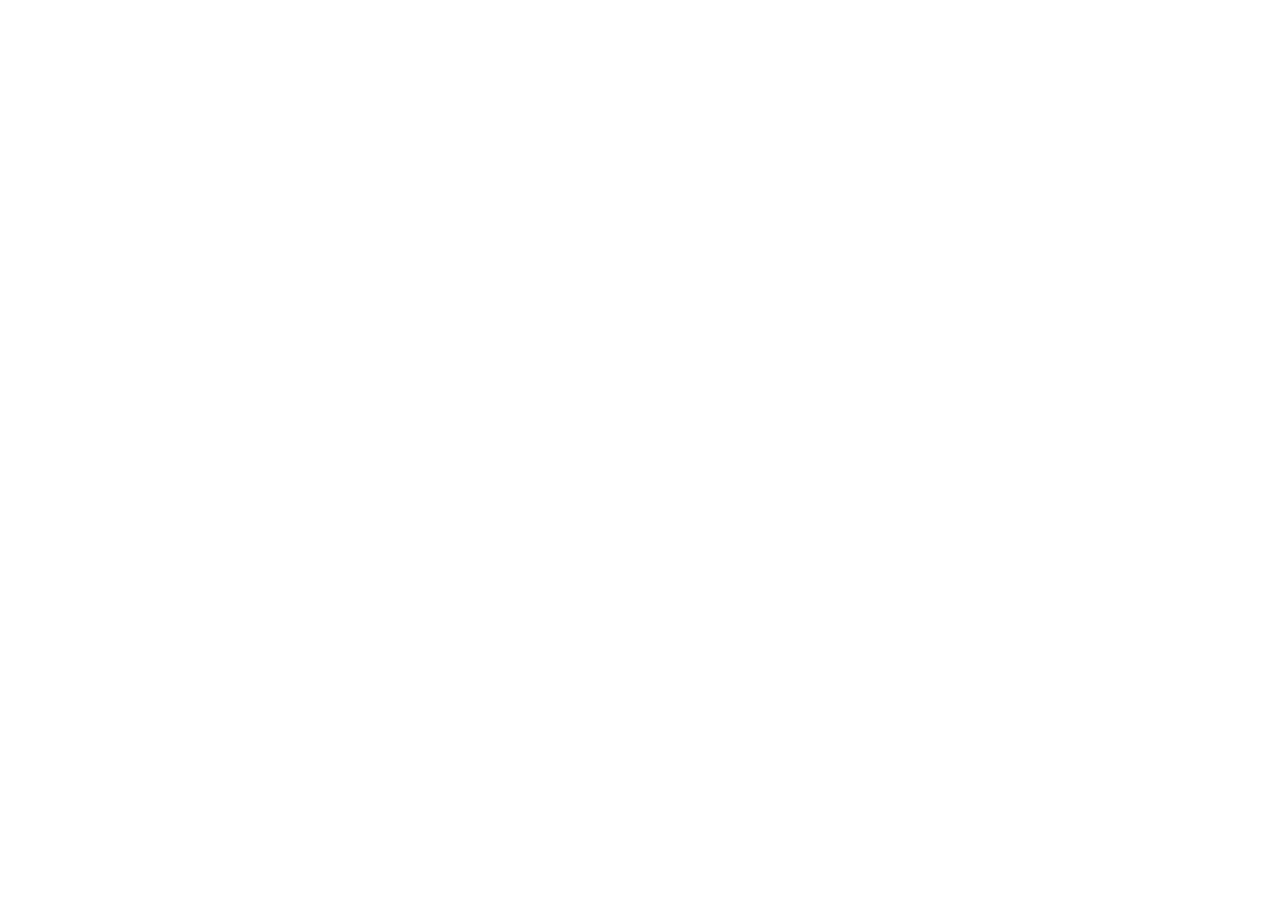
==== commit e8ef2e17: "Move to https://spike-dubai.pages.dev: redirect every path (index + 404) Co-Authored-By: Claude Opus" ====
--- a/index.html
+++ b/index.html
@@ -1 +1,23 @@
-<!DOCTYPE html><html lang="en" dir="ltr" class="plus_jakarta_sans_edec5582-module__2ToRIG__variable alexandria_ce5f7e2c-module__cGOHyG__variable ibm_plex_sans_arabic_15f0cd2b-module__Z1WPeG__variable"><head><meta charSet="utf-8"/><meta name="viewport" content="width=device-width, initial-scale=1"/><link rel="preload" href="/_next/static/media/280fac012b00b901-s.p.3ihiqn4pviisd.woff2" as="font" crossorigin="" type="font/woff2"/><link rel="preload" href="/_next/static/media/57696fb0c8dcfe1f-s.p.29a202atpp3ye.woff2" as="font" crossorigin="" type="font/woff2"/><link rel="preload" href="/_next/static/media/5ad8fdb5805e9b4a-s.p.0-uv4l43gdmt7.woff2" as="font" crossorigin="" type="font/woff2"/><link rel="preload" href="/_next/static/media/c9a0d344f313d307-s.p.3ik2qu-u9tgho.woff2" as="font" crossorigin="" type="font/woff2"/><link rel="preload" href="/_next/static/media/ceec3e50f42c26e3-s.p.0da8nscnv1nkd.woff2" as="font" crossorigin="" type="font/woff2"/><link rel="preload" href="/_next/static/media/fba5a26ea33df6a3-s.p.18rizl4rsrl42.woff2" as="font" crossorigin="" type="font/woff2"/><link rel="stylesheet" href="/_next/static/chunks/35-9v-qdlfda5.css" data-precedence="next"/><link rel="preload" as="script" fetchPriority="low" href="/_next/static/chunks/310vm2bl3xxpt.js"/><script src="/_next/static/chunks/0eo1cde-rr3bs.js" async=""></script><script src="/_next/static/chunks/1rj7ns8rte9vc.js" async=""></script><script src="/_next/static/chunks/1noaplj6rk8zu.js" async=""></script><script src="/_next/static/chunks/turbopack-20_um3tr25gw2.js" async=""></script><script src="/_next/static/chunks/3fntmmi971322.js" async=""></script><script src="/_next/static/chunks/1zkfdq4gd3ya3.js" async=""></script><script src="/_next/static/chunks/1rf0t-m7b2ifs.js" async=""></script><meta name="theme-color" content="#f4ede3"/><meta name="color-scheme" content="light"/><title>SPIKE — AI growth studio for Dubai service businesses</title><meta name="description" content="Landing pages, WhatsApp auto-replies, Meta ads and short-form video, built as one lead engine. Fixed prices in AED. English and Arabic."/><link rel="canonical" href="https://kp6801-ai.github.io/"/><link rel="alternate" hrefLang="en" href="https://kp6801-ai.github.io/"/><link rel="alternate" hrefLang="ar" href="https://kp6801-ai.github.io/ar/"/><link rel="alternate" hrefLang="x-default" href="https://kp6801-ai.github.io/"/><meta property="og:title" content="SPIKE — AI growth studio for Dubai service businesses"/><meta property="og:description" content="Landing pages, WhatsApp auto-replies, Meta ads and short-form video, built as one lead engine. Fixed prices in AED. English and Arabic."/><meta property="og:url" content="https://kp6801-ai.github.io/"/><meta property="og:site_name" content="SPIKE"/><meta property="og:locale" content="en_AE"/><meta property="og:image" content="https://kp6801-ai.github.io/og-en.png"/><meta property="og:image:width" content="1200"/><meta property="og:image:height" content="630"/><meta property="og:image:alt" content="SPIKE — AI growth studio for Dubai service businesses"/><meta property="og:locale:alternate" content="ar_AE"/><meta property="og:type" content="website"/><meta name="twitter:card" content="summary_large_image"/><meta name="twitter:title" content="SPIKE — AI growth studio for Dubai service businesses"/><meta name="twitter:description" content="Landing pages, WhatsApp auto-replies, Meta ads and short-form video, built as one lead engine. Fixed prices in AED. English and Arabic."/><meta name="twitter:image" content="https://kp6801-ai.github.io/og-en.png"/><link rel="icon" href="/brand/mark.svg" type="image/svg+xml"/><link rel="icon" href="/favicon.ico" sizes="any"/><link rel="apple-touch-icon" href="/brand/apple-touch-icon.png"/><meta name="next-size-adjust" content=""/><script>document.documentElement.classList.add('js')</script><script src="/_next/static/chunks/0cz1d0mv5g_q7.js" noModule=""></script></head><body><div hidden=""><!--$--><!--/$--></div><a class="nb-skip" href="#main">Skip to content</a><header class="nb-nav" data-scrolled="false"><a href="/" aria-label="SPIKE home" class="nb-nav__brand"><svg class="h-9 w-9" viewBox="0 0 72 72" aria-hidden="true"><rect class="nb-svg-ink" x="8" y="8" width="62" height="62" rx="16"></rect><rect class="nb-svg-lime" x="2" y="2" width="62" height="62" rx="16" stroke-width="3"></rect><circle class="nb-svg-paper" cx="33" cy="33" r="16.5" stroke-width="5.5"></circle><circle class="nb-svg-coral" cx="33" cy="33" r="7.4" stroke-width="2.6"></circle></svg><svg class="h-[22px] w-auto" viewBox="-0.7 20.3 301.65 83.7" aria-hidden="true"><path fill="currentColor" d="M33.70 101.20Q26.70 101.20 20.55 98.65Q14.40 96.10 9.95 91.40Q5.50 86.70 3.30 80.30L16 74.60Q18.80 80.70 23.75 84.20Q28.70 87.70 34.70 87.70Q37.90 87.70 40.20 86.70Q42.50 85.70 43.80 83.95Q45.10 82.20 45.10 79.80Q45.10 77.20 43.50 75.35Q41.90 73.50 38.50 72.40L23.90 67.60Q15 64.70 10.50 59.35Q6 54 6 46.50Q6 39.90 9.25 34.90Q12.50 29.90 18.35 27.10Q24.20 24.30 31.80 24.30Q38.50 24.30 44.20 26.60Q49.90 28.90 54.05 33.10Q58.20 37.30 60.30 43.20L47.70 48.90Q45.60 43.70 41.40 40.75Q37.20 37.80 31.80 37.80Q28.70 37.80 26.30 38.80Q23.90 39.80 22.60 41.65Q21.30 43.50 21.30 45.90Q21.30 48.50 23 50.45Q24.70 52.40 28.10 53.50L42.40 58.10Q51.40 61 55.85 66.20Q60.30 71.40 60.30 78.90Q60.30 85.40 56.90 90.45Q53.50 95.50 47.55 98.35Q41.60 101.20 33.70 101.20M83.30 100L67.80 100L67.80 25.50L96.40 25.50Q104.10 25.50 110.05 28.20Q116 30.90 119.40 36.20Q122.80 41.50 122.80 49.30Q122.80 56.90 119.35 62.20Q115.90 67.50 109.95 70.25Q104 73 96.40 73L83.30 73L83.30 100M83.30 39L83.30 59.50L96.50 59.50Q99.80 59.50 102.20 58.20Q104.60 56.90 105.95 54.60Q107.30 52.30 107.30 49.30Q107.30 46.20 105.95 43.90Q104.60 41.60 102.20 40.30Q99.80 39 96.50 39M144.70 100L129.20 100L129.20 25.50L144.70 25.50M169.90 100L154.40 100L154.40 25.50L169.90 25.50L169.90 56.10L195.40 25.50L214.80 25.50L189.60 55.90L215.40 100L197.30 100L179.10 68.50L169.90 79.60M269.70 100L219.60 100L219.60 25.50L269.70 25.50L269.70 39L235.10 39L235.10 55.90L267.70 55.90L267.70 69.40L235.10 69.40L235.10 86.50L269.70 86.50"></path><circle class="nb-svg-coral" cx="287.11" cy="88.46" r="9.84" stroke-width="3.41"></circle></svg></a><nav aria-label="Primary" class="hidden items-center gap-1 lg:flex"><a href="#engine" class="nb-nav__link">Engine</a><a href="#services" class="nb-nav__link">Services</a><a href="#work" class="nb-nav__link">Work</a><a href="#pricing" class="nb-nav__link">Pricing</a><a href="#faq" class="nb-nav__link">FAQ</a></nav><div class="flex items-center gap-2.5"><a class="nb-lang" href="/ar/" lang="ar" hrefLang="ar" aria-label="Read this page in Arabic">عربي</a><a class="nb-btn nb-btn--coral nb-btn--sm hidden sm:inline-flex" href="mailto:kp.ai.founder@gmail.com?subject=Lead%20Engine&amp;body=Hi%20SPIKE%2C%20I&#x27;d%20like%20to%20know%20more%20about%20the%20Lead%20Engine."><svg viewBox="0 0 24 24" class="nb-ico" fill="none" stroke="currentColor" stroke-width="2.2" stroke-linecap="round" stroke-linejoin="round" aria-hidden="true" focusable="false"><path d="M20.5 11.6a8.4 8.4 0 0 1-12.4 7.4L3.5 20.3l1.3-4.4A8.4 8.4 0 1 1 20.5 11.6Z"></path><path d="M8.6 10.2h6.8M8.6 13.4h4.4"></path></svg>Email us</a><button type="button" class="nb-burger lg:hidden" aria-expanded="false" aria-controls="nb-menu" aria-label="Open menu"><span></span><span></span></button></div></header><div id="nb-menu" class="nb-menu lg:hidden" data-open="false" aria-hidden="true"><a href="#engine" tabindex="-1">Engine</a><a href="#services" tabindex="-1">Services</a><a href="#work" tabindex="-1">Work</a><a href="#pricing" tabindex="-1">Pricing</a><a href="#faq" tabindex="-1">FAQ</a><a class="nb-btn nb-btn--coral mt-8 self-start" href="mailto:kp.ai.founder@gmail.com?subject=Lead%20Engine&amp;body=Hi%20SPIKE%2C%20I&#x27;d%20like%20to%20know%20more%20about%20the%20Lead%20Engine." tabindex="-1"><svg viewBox="0 0 24 24" class="nb-ico" fill="none" stroke="currentColor" stroke-width="2.2" stroke-linecap="round" stroke-linejoin="round" aria-hidden="true" focusable="false"><path d="M20.5 11.6a8.4 8.4 0 0 1-12.4 7.4L3.5 20.3l1.3-4.4A8.4 8.4 0 1 1 20.5 11.6Z"></path><path d="M8.6 10.2h6.8M8.6 13.4h4.4"></path></svg>Email us</a></div><main id="main" class="nb-frame"><section id="top" class="nb-section nb-hero nb-grid-paper" aria-labelledby="hero-title"><span class="nb-blob nb-blob--pink -start-[84px] top-[22%] hidden h-[168px] w-[168px] lg:block" aria-hidden="true"></span><span class="nb-blob nb-blob--lemon -end-[56px] bottom-[14%] h-[112px] w-[112px]" aria-hidden="true"></span><div class="nb-inner nb-hero__grid relative z-[1]"><div><p class="nb-pill nb-reveal" data-fade="true"><span class="nb-dot nb-dot--live" aria-hidden="true"></span>AI growth studio · Dubai</p><h1 id="hero-title" class="nb-display nb-hero__title nb-reveal mt-8"><span class="block">Clicks in.</span><span class="nb-accent-coral block">Bookings</span><span class="block">out.</span></h1><p class="nb-lead nb-reveal mt-8 max-w-[46ch]" data-fade="true">Landing page, WhatsApp auto-replies and Meta ads, built as one lead engine for Dubai businesses that take bookings and enquiries on WhatsApp.</p><div class="nb-reveal mt-10 flex flex-wrap gap-4" data-fade="true"><a class="nb-btn nb-btn--coral" href="mailto:kp.ai.founder@gmail.com?subject=Lead%20Engine&amp;body=Hi%20SPIKE%2C%20I&#x27;d%20like%20to%20know%20more%20about%20the%20Lead%20Engine."><svg viewBox="0 0 24 24" class="nb-ico" fill="none" stroke="currentColor" stroke-width="2.2" stroke-linecap="round" stroke-linejoin="round" aria-hidden="true" focusable="false"><path d="M20.5 11.6a8.4 8.4 0 0 1-12.4 7.4L3.5 20.3l1.3-4.4A8.4 8.4 0 1 1 20.5 11.6Z"></path><path d="M8.6 10.2h6.8M8.6 13.4h4.4"></path></svg>Email us</a><a class="nb-btn nb-btn--lime" href="#engine">See the engine<svg viewBox="0 0 24 24" class="nb-ico" fill="none" stroke="currentColor" stroke-width="2.2" stroke-linecap="round" stroke-linejoin="round" aria-hidden="true" focusable="false"><path d="M12 4.5v15M6 13.5l6 6 6-6"></path></svg></a></div><ul class="nb-reveal mt-10 flex flex-wrap gap-3" data-fade="true"><li class="nb-pill">EN + العربية</li><li class="nb-pill">Fixed AED prices</li><li class="nb-pill">Live demos below</li></ul></div><div class="nb-stage nb-reveal"><div class="nb-card nb-stage__card"><p class="nb-pill nb-stage__badge"><span class="nb-dot nb-dot--live" aria-hidden="true"></span>Lead Engine · demo</p></div><span class="nb-float nb-tile nb-tile--lemon -top-6 -start-3 lg:-top-7 lg:-start-7" aria-hidden="true"><svg viewBox="0 0 24 24" fill="none" stroke="currentColor" stroke-width="2.2" stroke-linecap="round" stroke-linejoin="round" aria-hidden="true" focusable="false"><path d="M13 2.8 4.8 13.4h6.4l-1 7.8 8.2-10.6H12l1-7.8Z"></path></svg></span><span class="nb-float nb-tile nb-tile--peri top-[18%] -end-3 lg:-end-8" aria-hidden="true"><svg viewBox="0 0 24 24" fill="none" stroke="currentColor" stroke-width="2.2" stroke-linecap="round" stroke-linejoin="round" aria-hidden="true" focusable="false"><path d="M12 3.5c.6 4.2 2.3 5.9 6.5 6.5-4.2.6-5.9 2.3-6.5 6.5-.6-4.2-2.3-5.9-6.5-6.5 4.2-.6 5.9-2.3 6.5-6.5Z"></path><path d="M18.5 15.5c.25 1.6.9 2.25 2.5 2.5-1.6.25-2.25.9-2.5 2.5-.25-1.6-.9-2.25-2.5-2.5 1.6-.25 2.25-.9 2.5-2.5Z"></path></svg></span><span class="nb-float nb-tile nb-tile--lime -bottom-7 start-[12%]" aria-hidden="true"><svg viewBox="0 0 24 24" fill="none" stroke="currentColor" stroke-width="2.2" stroke-linecap="round" stroke-linejoin="round" aria-hidden="true" focusable="false"><rect x="3.5" y="5" width="17" height="15.5" rx="3"></rect><path d="M3.5 10h17M8 3v4M16 3v4M9 15l2 2 4-4"></path></svg></span><div class="nb-notify" role="status"><div class="flex items-start gap-3"><span class="nb-notify__check" aria-hidden="true"><svg viewBox="0 0 24 24" fill="none" stroke="currentColor" stroke-width="3" stroke-linecap="round" stroke-linejoin="round" aria-hidden="true" focusable="false"><path d="m5 12.5 4.5 4.5L19 7.5"></path></svg></span><div class="min-w-0"><p class="text-[14px] leading-tight font-extrabold">New lead · 2BR move quote</p><p class="mt-1 text-[12.5px] leading-snug text-[var(--muted)]">Auto-replied in seconds · Survey booked Thu 4:30 PM</p></div></div></div></div></div></section><section class="nb-marquee" aria-label="How the engine works"><div class="nb-marquee__track"><div class="nb-marquee__run"><span class="nb-marquee__item">Ads<span class="nb-marquee__arrow"><svg viewBox="0 0 24 24" class="nb-ico nb-ico--dir" fill="none" stroke="currentColor" stroke-width="2.2" stroke-linecap="round" stroke-linejoin="round" aria-hidden="true" focusable="false"><path d="M4.5 12h15M13.5 6l6 6-6 6"></path></svg></span></span><span class="nb-marquee__item">Landing page<span class="nb-marquee__arrow"><svg viewBox="0 0 24 24" class="nb-ico nb-ico--dir" fill="none" stroke="currentColor" stroke-width="2.2" stroke-linecap="round" stroke-linejoin="round" aria-hidden="true" focusable="false"><path d="M4.5 12h15M13.5 6l6 6-6 6"></path></svg></span></span><span class="nb-marquee__item">WhatsApp<span class="nb-marquee__arrow"><svg viewBox="0 0 24 24" class="nb-ico nb-ico--dir" fill="none" stroke="currentColor" stroke-width="2.2" stroke-linecap="round" stroke-linejoin="round" aria-hidden="true" focusable="false"><path d="M4.5 12h15M13.5 6l6 6-6 6"></path></svg></span></span><span class="nb-marquee__item">Booked<span class="nb-marquee__arrow"><svg viewBox="0 0 24 24" class="nb-ico nb-ico--dir" fill="none" stroke="currentColor" stroke-width="2.2" stroke-linecap="round" stroke-linejoin="round" aria-hidden="true" focusable="false"><path d="M4.5 12h15M13.5 6l6 6-6 6"></path></svg></span></span></div><div class="nb-marquee__run" aria-hidden="true"><span class="nb-marquee__item">Ads<span class="nb-marquee__arrow"><svg viewBox="0 0 24 24" class="nb-ico nb-ico--dir" fill="none" stroke="currentColor" stroke-width="2.2" stroke-linecap="round" stroke-linejoin="round" aria-hidden="true" focusable="false"><path d="M4.5 12h15M13.5 6l6 6-6 6"></path></svg></span></span><span class="nb-marquee__item">Landing page<span class="nb-marquee__arrow"><svg viewBox="0 0 24 24" class="nb-ico nb-ico--dir" fill="none" stroke="currentColor" stroke-width="2.2" stroke-linecap="round" stroke-linejoin="round" aria-hidden="true" focusable="false"><path d="M4.5 12h15M13.5 6l6 6-6 6"></path></svg></span></span><span class="nb-marquee__item">WhatsApp<span class="nb-marquee__arrow"><svg viewBox="0 0 24 24" class="nb-ico nb-ico--dir" fill="none" stroke="currentColor" stroke-width="2.2" stroke-linecap="round" stroke-linejoin="round" aria-hidden="true" focusable="false"><path d="M4.5 12h15M13.5 6l6 6-6 6"></path></svg></span></span><span class="nb-marquee__item">Booked<span class="nb-marquee__arrow"><svg viewBox="0 0 24 24" class="nb-ico nb-ico--dir" fill="none" stroke="currentColor" stroke-width="2.2" stroke-linecap="round" stroke-linejoin="round" aria-hidden="true" focusable="false"><path d="M4.5 12h15M13.5 6l6 6-6 6"></path></svg></span></span></div></div></section><section id="engine" class="nb-section" aria-labelledby="engine-title"><div class="nb-inner"><header class="nb-head"><p class="nb-pill"><span class="nb-dot" aria-hidden="true"></span>The engine</p><h2 id="engine-title" class="nb-h2 mt-6">One system, four jobs.</h2><p class="nb-lead mt-5 max-w-[60ch]">Most businesses run ads, a website and WhatsApp as three separate things. We wire them into one path from scroll to booking.</p></header><ol class="nb-steps mt-12"><li class="nb-card nb-step"><span class="nb-tile nb-tile--lemon" aria-hidden="true"><svg viewBox="0 0 24 24" fill="none" stroke="currentColor" stroke-width="2.2" stroke-linecap="round" stroke-linejoin="round" aria-hidden="true" focusable="false"><path d="M13 2.8 4.8 13.4h6.4l-1 7.8 8.2-10.6H12l1-7.8Z"></path></svg></span><p class="nb-label mt-6 text-[var(--muted)]">01</p><h3 class="nb-h3 mt-1">Ads</h3><p class="mt-3 text-[15.5px] text-[var(--text-dim)]">Meta ads with creatives cut for each service, aimed at people near you.</p><span class="nb-step__arrow" aria-hidden="true"><svg viewBox="0 0 24 24" class="nb-ico nb-ico--dir" fill="none" stroke="currentColor" stroke-width="2.2" stroke-linecap="round" stroke-linejoin="round" aria-hidden="true" focusable="false"><path d="M4.5 12h15M13.5 6l6 6-6 6"></path></svg></span></li><li class="nb-card nb-step"><span class="nb-tile nb-tile--peri" aria-hidden="true"><svg viewBox="0 0 24 24" fill="none" stroke="currentColor" stroke-width="2.2" stroke-linecap="round" stroke-linejoin="round" aria-hidden="true" focusable="false"><path d="M12 3.5c.6 4.2 2.3 5.9 6.5 6.5-4.2.6-5.9 2.3-6.5 6.5-.6-4.2-2.3-5.9-6.5-6.5 4.2-.6 5.9-2.3 6.5-6.5Z"></path><path d="M18.5 15.5c.25 1.6.9 2.25 2.5 2.5-1.6.25-2.25.9-2.5 2.5-.25-1.6-.9-2.25-2.5-2.5 1.6-.25 2.25-.9 2.5-2.5Z"></path></svg></span><p class="nb-label mt-6 text-[var(--muted)]">02</p><h3 class="nb-h3 mt-1">Landing page</h3><p class="mt-3 text-[15.5px] text-[var(--text-dim)]">One page per service, mobile-first, with a WhatsApp button above the fold.</p><span class="nb-step__arrow" aria-hidden="true"><svg viewBox="0 0 24 24" class="nb-ico nb-ico--dir" fill="none" stroke="currentColor" stroke-width="2.2" stroke-linecap="round" stroke-linejoin="round" aria-hidden="true" focusable="false"><path d="M4.5 12h15M13.5 6l6 6-6 6"></path></svg></span></li><li class="nb-card nb-step"><span class="nb-tile nb-tile--lime" aria-hidden="true"><svg viewBox="0 0 24 24" class="nb-ico" fill="none" stroke="currentColor" stroke-width="2.2" stroke-linecap="round" stroke-linejoin="round" aria-hidden="true" focusable="false"><path d="M20.5 11.6a8.4 8.4 0 0 1-12.4 7.4L3.5 20.3l1.3-4.4A8.4 8.4 0 1 1 20.5 11.6Z"></path><path d="M8.6 10.2h6.8M8.6 13.4h4.4"></path></svg></span><p class="nb-label mt-6 text-[var(--muted)]">03</p><h3 class="nb-h3 mt-1">WhatsApp auto-reply</h3><p class="mt-3 text-[15.5px] text-[var(--text-dim)]">Answers price, timing and location questions instantly, day or night.</p><span class="nb-step__arrow" aria-hidden="true"><svg viewBox="0 0 24 24" class="nb-ico nb-ico--dir" fill="none" stroke="currentColor" stroke-width="2.2" stroke-linecap="round" stroke-linejoin="round" aria-hidden="true" focusable="false"><path d="M4.5 12h15M13.5 6l6 6-6 6"></path></svg></span></li><li class="nb-card nb-step"><span class="nb-tile nb-tile--coral" aria-hidden="true"><svg viewBox="0 0 24 24" fill="none" stroke="currentColor" stroke-width="2.2" stroke-linecap="round" stroke-linejoin="round" aria-hidden="true" focusable="false"><rect x="3.5" y="5" width="17" height="15.5" rx="3"></rect><path d="M3.5 10h17M8 3v4M16 3v4M9 15l2 2 4-4"></path></svg></span><p class="nb-label mt-6 text-[var(--muted)]">04</p><h3 class="nb-h3 mt-1">Booked</h3><p class="mt-3 text-[15.5px] text-[var(--text-dim)]">Your team picks up warm, qualified leads ready to confirm.</p></li></ol></div></section><section id="services" class="nb-section nb-grid-paper" aria-labelledby="services-title"><div class="nb-inner"><header class="nb-head"><p class="nb-pill"><span class="nb-dot" aria-hidden="true"></span>Services</p><h2 id="services-title" class="nb-h2 mt-6">What we build.</h2></header><ul class="nb-services mt-12"><li class="nb-card nb-service nb-card--coral"><p class="nb-pill">Page agent</p><h3 class="nb-h3 mt-6">Service landing pages</h3><p class="mt-3 text-[15.5px]">Fast, bilingual pages for one service each, built to turn an ad click into a message.</p></li><li class="nb-card nb-service nb-card--lime"><p class="nb-pill">WhatsApp agent</p><h3 class="nb-h3 mt-6">WhatsApp auto-replies</h3><p class="mt-3 text-[15.5px]">Greeting, menu or price list, FAQs and a hand-off to your team. Set up on your WhatsApp Business number.</p></li><li class="nb-card nb-service nb-card--peri"><p class="nb-pill">Ads agent</p><h3 class="nb-h3 mt-6">Meta ads</h3><p class="mt-3 text-[15.5px]">Creative, copy, audience and launch, then two weeks of optimisation. You keep the ad account and pay ad spend directly.</p></li><li class="nb-card nb-service "><p class="nb-pill">Video agent</p><h3 class="nb-h3 mt-6">Short-form video</h3><p class="mt-3 text-[15.5px]">Reels cut from your existing videos and photos for ads and organic posting.</p></li><li class="nb-card nb-service nb-service--wide nb-card--lemon"><div class="flex flex-wrap items-center gap-3"><p class="nb-pill">Follow-up agent</p><p class="nb-pill nb-pill--ghost">Add-on · quoted per setup</p></div><h3 class="nb-h3 mt-6">Follow-up automations</h3><p class="mt-3 max-w-[62ch] text-[15.5px]">Reminders, review requests and win-back messages that go out on their own, so no booking or customer slips through.</p><a href="#followups-title" class="nb-textlink mt-5">See all six<svg viewBox="0 0 24 24" class="nb-ico" fill="none" stroke="currentColor" stroke-width="2.2" stroke-linecap="round" stroke-linejoin="round" aria-hidden="true" focusable="false"><path d="M12 4.5v15M6 13.5l6 6 6-6"></path></svg></a></li></ul><p class="nb-lead mt-10">Every piece is built by an AI agent and checked by a person before it goes live.</p><div class="nb-journey"><div class="nb-journey__intro"><h3 class="nb-h3 text-[clamp(28px,3.2vw,40px)]">One customer, click to outcome.</h3><p class="nb-lead mt-4 max-w-[52ch]">Pick a business type. Each story follows one customer from the first tap to the outcome, and shows which agent handles each step.</p><div role="tablist" aria-label="Business type" class="nb-tabs mt-6"><button type="button" role="tab" id="journey-tab-home" aria-selected="true" aria-controls="journey-panel-home" tabindex="0" class="nb-tab">Home services</button><button type="button" role="tab" id="journey-tab-clinics" aria-selected="false" aria-controls="journey-panel-clinics" tabindex="-1" class="nb-tab">Clinics</button><button type="button" role="tab" id="journey-tab-rentals" aria-selected="false" aria-controls="journey-panel-rentals" tabindex="-1" class="nb-tab">Car rentals</button><button type="button" role="tab" id="journey-tab-salons" aria-selected="false" aria-controls="journey-panel-salons" tabindex="-1" class="nb-tab">Salons &amp; spas</button></div><p class="nb-card nb-card--stage nb-journey__outcome mt-6">One ad click. A quote, a confirmed job, a review request and an invoice that doesn&#x27;t get forgotten.</p><p class="mt-5 max-w-[52ch] text-[14px] text-[var(--muted)]">Illustrative examples, not client results. Steps marked add-on are follow-up automations, quoted per setup.</p></div><div role="tabpanel" id="journey-panel-home" aria-labelledby="journey-tab-home" tabindex="0"><ol class="nb-journey__steps"><li class="nb-jstep nb-jstep--ads"><span class="nb-jstep__node" aria-hidden="true"><svg viewBox="0 0 24 24" fill="none" stroke="currentColor" stroke-width="2.2" stroke-linecap="round" stroke-linejoin="round" aria-hidden="true" focusable="false"><path d="M13 2.8 4.8 13.4h6.4l-1 7.8 8.2-10.6H12l1-7.8Z"></path></svg></span><div class="nb-jstep__card"><p class="nb-jstep__meta"><span class="nb-label">Sun 8:15 pm</span><span class="nb-jstep__agent">Ads agent</span></p><h4 class="nb-jstep__title">Sees your ad</h4><p class="mt-1.5 text-[15px] text-[var(--text-dim)]">A Reel of your crew packing a two-bedroom flat, shown to people in your area.</p></div></li><li class="nb-jstep nb-jstep--page"><span class="nb-jstep__node" aria-hidden="true"><svg viewBox="0 0 24 24" fill="none" stroke="currentColor" stroke-width="2.2" stroke-linecap="round" stroke-linejoin="round" aria-hidden="true" focusable="false"><path d="M12 3.5c.6 4.2 2.3 5.9 6.5 6.5-4.2.6-5.9 2.3-6.5 6.5-.6-4.2-2.3-5.9-6.5-6.5 4.2-.6 5.9-2.3 6.5-6.5Z"></path><path d="M18.5 15.5c.25 1.6.9 2.25 2.5 2.5-1.6.25-2.25.9-2.5 2.5-.25-1.6-.9-2.25-2.5-2.5 1.6-.25 2.25-.9 2.5-2.5Z"></path></svg></span><div class="nb-jstep__card"><p class="nb-jstep__meta"><span class="nb-label">8:16 pm</span><span class="nb-jstep__agent">Page agent</span></p><h4 class="nb-jstep__title">Taps through</h4><p class="mt-1.5 text-[15px] text-[var(--text-dim)]">Your moving page shows what&#x27;s included and a from-price, with a WhatsApp button at the top.</p></div></li><li class="nb-jstep nb-jstep--wa"><span class="nb-jstep__node" aria-hidden="true"><svg viewBox="0 0 24 24" class="nb-ico" fill="none" stroke="currentColor" stroke-width="2.2" stroke-linecap="round" stroke-linejoin="round" aria-hidden="true" focusable="false"><path d="M20.5 11.6a8.4 8.4 0 0 1-12.4 7.4L3.5 20.3l1.3-4.4A8.4 8.4 0 1 1 20.5 11.6Z"></path><path d="M8.6 10.2h6.8M8.6 13.4h4.4"></path></svg></span><div class="nb-jstep__card"><p class="nb-jstep__meta"><span class="nb-label">8:18 pm</span><span class="nb-jstep__agent">WhatsApp agent</span></p><h4 class="nb-jstep__title">Asks for a quote</h4><p class="mt-1.5 text-[15px] text-[var(--text-dim)]">Sends the flat size, floor and date, and gets your price range and the next survey slots in seconds.</p></div></li><li class="nb-jstep nb-jstep--team"><span class="nb-jstep__node" aria-hidden="true"><svg viewBox="0 0 24 24" fill="none" stroke="currentColor" stroke-width="3" stroke-linecap="round" stroke-linejoin="round" aria-hidden="true" focusable="false"><path d="m5 12.5 4.5 4.5L19 7.5"></path></svg></span><div class="nb-jstep__card"><p class="nb-jstep__meta"><span class="nb-label">Next morning</span><span class="nb-jstep__agent">Your team</span></p><h4 class="nb-jstep__title">Job confirmed</h4><p class="mt-1.5 text-[15px] text-[var(--text-dim)]">Your team sees the request with every detail and confirms the moving day.</p></div></li><li class="nb-jstep nb-jstep--follow"><span class="nb-jstep__node" aria-hidden="true"><svg viewBox="0 0 24 24" fill="none" stroke="currentColor" stroke-width="2.2" stroke-linecap="round" stroke-linejoin="round" aria-hidden="true" focusable="false"><rect x="3.5" y="5" width="17" height="15.5" rx="3"></rect><path d="M3.5 10h17M8 3v4M16 3v4M9 15l2 2 4-4"></path></svg></span><div class="nb-jstep__card"><p class="nb-jstep__meta"><span class="nb-label">Day before the move</span><span class="nb-jstep__agent">Follow-up agent</span><span class="nb-jstep__addon">Add-on</span></p><h4 class="nb-jstep__title">Gets a reminder</h4><p class="mt-1.5 text-[15px] text-[var(--text-dim)]">The crew&#x27;s arrival time, with a one-tap confirm.</p></div></li><li class="nb-jstep nb-jstep--team"><span class="nb-jstep__node" aria-hidden="true"><svg viewBox="0 0 24 24" fill="none" stroke="currentColor" stroke-width="3" stroke-linecap="round" stroke-linejoin="round" aria-hidden="true" focusable="false"><path d="m5 12.5 4.5 4.5L19 7.5"></path></svg></span><div class="nb-jstep__card"><p class="nb-jstep__meta"><span class="nb-label">Moving day</span><span class="nb-jstep__agent">Your team</span></p><h4 class="nb-jstep__title">Moved in</h4><p class="mt-1.5 text-[15px] text-[var(--text-dim)]">The job is done and the customer is settled in their new place.</p></div></li><li class="nb-jstep nb-jstep--follow"><span class="nb-jstep__node" aria-hidden="true"><svg viewBox="0 0 24 24" fill="none" stroke="currentColor" stroke-width="2.2" stroke-linecap="round" stroke-linejoin="round" aria-hidden="true" focusable="false"><rect x="3.5" y="5" width="17" height="15.5" rx="3"></rect><path d="M3.5 10h17M8 3v4M16 3v4M9 15l2 2 4-4"></path></svg></span><div class="nb-jstep__card"><p class="nb-jstep__meta"><span class="nb-label">3 days later</span><span class="nb-jstep__agent">Follow-up agent</span><span class="nb-jstep__addon">Add-on</span></p><h4 class="nb-jstep__title">Asked for a review</h4><p class="mt-1.5 text-[15px] text-[var(--text-dim)]">A polite request for a Google review, sent to every customer the same way.</p></div></li><li class="nb-jstep nb-jstep--follow"><span class="nb-jstep__node" aria-hidden="true"><svg viewBox="0 0 24 24" fill="none" stroke="currentColor" stroke-width="2.2" stroke-linecap="round" stroke-linejoin="round" aria-hidden="true" focusable="false"><rect x="3.5" y="5" width="17" height="15.5" rx="3"></rect><path d="M3.5 10h17M8 3v4M16 3v4M9 15l2 2 4-4"></path></svg></span><div class="nb-jstep__card"><p class="nb-jstep__meta"><span class="nb-label">7 days later</span><span class="nb-jstep__agent">Follow-up agent</span><span class="nb-jstep__addon">Add-on</span></p><h4 class="nb-jstep__title">Invoice nudge</h4><p class="mt-1.5 text-[15px] text-[var(--text-dim)]">If the balance is still unpaid, a polite reminder goes out on its own.</p></div></li></ol></div><div role="tabpanel" id="journey-panel-clinics" aria-labelledby="journey-tab-clinics" tabindex="0" hidden=""><ol class="nb-journey__steps"><li class="nb-jstep nb-jstep--ads"><span class="nb-jstep__node" aria-hidden="true"><svg viewBox="0 0 24 24" fill="none" stroke="currentColor" stroke-width="2.2" stroke-linecap="round" stroke-linejoin="round" aria-hidden="true" focusable="false"><path d="M13 2.8 4.8 13.4h6.4l-1 7.8 8.2-10.6H12l1-7.8Z"></path></svg></span><div class="nb-jstep__card"><p class="nb-jstep__meta"><span class="nb-label">Mon 9:10 pm</span><span class="nb-jstep__agent">Ads agent</span></p><h4 class="nb-jstep__title">Sees your ad</h4><p class="mt-1.5 text-[15px] text-[var(--text-dim)]">An approved ad for check-ups and cleaning, shown to people near your clinic.</p></div></li><li class="nb-jstep nb-jstep--page"><span class="nb-jstep__node" aria-hidden="true"><svg viewBox="0 0 24 24" fill="none" stroke="currentColor" stroke-width="2.2" stroke-linecap="round" stroke-linejoin="round" aria-hidden="true" focusable="false"><path d="M12 3.5c.6 4.2 2.3 5.9 6.5 6.5-4.2.6-5.9 2.3-6.5 6.5-.6-4.2-2.3-5.9-6.5-6.5 4.2-.6 5.9-2.3 6.5-6.5Z"></path><path d="M18.5 15.5c.25 1.6.9 2.25 2.5 2.5-1.6.25-2.25.9-2.5 2.5-.25-1.6-.9-2.25-2.5-2.5 1.6-.25 2.25-.9 2.5-2.5Z"></path></svg></span><div class="nb-jstep__card"><p class="nb-jstep__meta"><span class="nb-label">9:11 pm</span><span class="nb-jstep__agent">Page agent</span></p><h4 class="nb-jstep__title">Taps through</h4><p class="mt-1.5 text-[15px] text-[var(--text-dim)]">Your check-up page explains the visit, the team and the location, with a WhatsApp button at the top.</p></div></li><li class="nb-jstep nb-jstep--wa"><span class="nb-jstep__node" aria-hidden="true"><svg viewBox="0 0 24 24" class="nb-ico" fill="none" stroke="currentColor" stroke-width="2.2" stroke-linecap="round" stroke-linejoin="round" aria-hidden="true" focusable="false"><path d="M20.5 11.6a8.4 8.4 0 0 1-12.4 7.4L3.5 20.3l1.3-4.4A8.4 8.4 0 1 1 20.5 11.6Z"></path><path d="M8.6 10.2h6.8M8.6 13.4h4.4"></path></svg></span><div class="nb-jstep__card"><p class="nb-jstep__meta"><span class="nb-label">9:12 pm</span><span class="nb-jstep__agent">WhatsApp agent</span></p><h4 class="nb-jstep__title">Asks about insurance</h4><p class="mt-1.5 text-[15px] text-[var(--text-dim)]">&quot;Do you take my insurance?&quot; gets an answer from your clinic&#x27;s own list, plus open times.</p></div></li><li class="nb-jstep nb-jstep--team"><span class="nb-jstep__node" aria-hidden="true"><svg viewBox="0 0 24 24" fill="none" stroke="currentColor" stroke-width="3" stroke-linecap="round" stroke-linejoin="round" aria-hidden="true" focusable="false"><path d="m5 12.5 4.5 4.5L19 7.5"></path></svg></span><div class="nb-jstep__card"><p class="nb-jstep__meta"><span class="nb-label">9:15 pm</span><span class="nb-jstep__agent">Your team</span></p><h4 class="nb-jstep__title">Requests a slot</h4><p class="mt-1.5 text-[15px] text-[var(--text-dim)]">They pick Wednesday at 5 pm. Your front desk confirms it in the morning.</p></div></li><li class="nb-jstep nb-jstep--follow"><span class="nb-jstep__node" aria-hidden="true"><svg viewBox="0 0 24 24" fill="none" stroke="currentColor" stroke-width="2.2" stroke-linecap="round" stroke-linejoin="round" aria-hidden="true" focusable="false"><rect x="3.5" y="5" width="17" height="15.5" rx="3"></rect><path d="M3.5 10h17M8 3v4M16 3v4M9 15l2 2 4-4"></path></svg></span><div class="nb-jstep__card"><p class="nb-jstep__meta"><span class="nb-label">Tuesday, 6 pm</span><span class="nb-jstep__agent">Follow-up agent</span><span class="nb-jstep__addon">Add-on</span></p><h4 class="nb-jstep__title">Gets a reminder</h4><p class="mt-1.5 text-[15px] text-[var(--text-dim)]">Time, location and a one-tap confirm or reschedule.</p></div></li><li class="nb-jstep nb-jstep--team"><span class="nb-jstep__node" aria-hidden="true"><svg viewBox="0 0 24 24" fill="none" stroke="currentColor" stroke-width="3" stroke-linecap="round" stroke-linejoin="round" aria-hidden="true" focusable="false"><path d="m5 12.5 4.5 4.5L19 7.5"></path></svg></span><div class="nb-jstep__card"><p class="nb-jstep__meta"><span class="nb-label">Wednesday, 5 pm</span><span class="nb-jstep__agent">Your team</span></p><h4 class="nb-jstep__title">Comes in</h4><p class="mt-1.5 text-[15px] text-[var(--text-dim)]">The patient arrives for the check-up.</p></div></li><li class="nb-jstep nb-jstep--follow"><span class="nb-jstep__node" aria-hidden="true"><svg viewBox="0 0 24 24" fill="none" stroke="currentColor" stroke-width="2.2" stroke-linecap="round" stroke-linejoin="round" aria-hidden="true" focusable="false"><rect x="3.5" y="5" width="17" height="15.5" rx="3"></rect><path d="M3.5 10h17M8 3v4M16 3v4M9 15l2 2 4-4"></path></svg></span><div class="nb-jstep__card"><p class="nb-jstep__meta"><span class="nb-label">3 days later</span><span class="nb-jstep__agent">Follow-up agent</span><span class="nb-jstep__addon">Add-on</span></p><h4 class="nb-jstep__title">Asked for a review</h4><p class="mt-1.5 text-[15px] text-[var(--text-dim)]">A polite request for a Google review, sent to every patient the same way.</p></div></li><li class="nb-jstep nb-jstep--follow"><span class="nb-jstep__node" aria-hidden="true"><svg viewBox="0 0 24 24" fill="none" stroke="currentColor" stroke-width="2.2" stroke-linecap="round" stroke-linejoin="round" aria-hidden="true" focusable="false"><rect x="3.5" y="5" width="17" height="15.5" rx="3"></rect><path d="M3.5 10h17M8 3v4M16 3v4M9 15l2 2 4-4"></path></svg></span><div class="nb-jstep__card"><p class="nb-jstep__meta"><span class="nb-label">6 months later</span><span class="nb-jstep__agent">Follow-up agent</span><span class="nb-jstep__addon">Add-on</span></p><h4 class="nb-jstep__title">Check-up due</h4><p class="mt-1.5 text-[15px] text-[var(--text-dim)]">If they agreed to hear from you, one message says their next check-up is due.</p></div></li></ol></div><div role="tabpanel" id="journey-panel-rentals" aria-labelledby="journey-tab-rentals" tabindex="0" hidden=""><ol class="nb-journey__steps"><li class="nb-jstep nb-jstep--ads"><span class="nb-jstep__node" aria-hidden="true"><svg viewBox="0 0 24 24" fill="none" stroke="currentColor" stroke-width="2.2" stroke-linecap="round" stroke-linejoin="round" aria-hidden="true" focusable="false"><path d="M13 2.8 4.8 13.4h6.4l-1 7.8 8.2-10.6H12l1-7.8Z"></path></svg></span><div class="nb-jstep__card"><p class="nb-jstep__meta"><span class="nb-label">Thu 11:30 pm</span><span class="nb-jstep__agent">Ads agent</span></p><h4 class="nb-jstep__title">Sees your ad</h4><p class="mt-1.5 text-[15px] text-[var(--text-dim)]">An ad for weekend SUV rentals, shown to people in your area.</p></div></li><li class="nb-jstep nb-jstep--page"><span class="nb-jstep__node" aria-hidden="true"><svg viewBox="0 0 24 24" fill="none" stroke="currentColor" stroke-width="2.2" stroke-linecap="round" stroke-linejoin="round" aria-hidden="true" focusable="false"><path d="M12 3.5c.6 4.2 2.3 5.9 6.5 6.5-4.2.6-5.9 2.3-6.5 6.5-.6-4.2-2.3-5.9-6.5-6.5 4.2-.6 5.9-2.3 6.5-6.5Z"></path><path d="M18.5 15.5c.25 1.6.9 2.25 2.5 2.5-1.6.25-2.25.9-2.5 2.5-.25-1.6-.9-2.25-2.5-2.5 1.6-.25 2.25-.9 2.5-2.5Z"></path></svg></span><div class="nb-jstep__card"><p class="nb-jstep__meta"><span class="nb-label">11:31 pm</span><span class="nb-jstep__agent">Page agent</span></p><h4 class="nb-jstep__title">Taps through</h4><p class="mt-1.5 text-[15px] text-[var(--text-dim)]">Your rental page lists the cars, daily rates and deposit rules, with a WhatsApp button at the top.</p></div></li><li class="nb-jstep nb-jstep--wa"><span class="nb-jstep__node" aria-hidden="true"><svg viewBox="0 0 24 24" class="nb-ico" fill="none" stroke="currentColor" stroke-width="2.2" stroke-linecap="round" stroke-linejoin="round" aria-hidden="true" focusable="false"><path d="M20.5 11.6a8.4 8.4 0 0 1-12.4 7.4L3.5 20.3l1.3-4.4A8.4 8.4 0 1 1 20.5 11.6Z"></path><path d="M8.6 10.2h6.8M8.6 13.4h4.4"></path></svg></span><div class="nb-jstep__card"><p class="nb-jstep__meta"><span class="nb-label">11:32 pm</span><span class="nb-jstep__agent">WhatsApp agent</span></p><h4 class="nb-jstep__title">Asks for a car</h4><p class="mt-1.5 text-[15px] text-[var(--text-dim)]">&quot;SUV from Friday to Sunday, airport pickup?&quot; gets the rate, deposit and pickup options in seconds.</p></div></li><li class="nb-jstep nb-jstep--team"><span class="nb-jstep__node" aria-hidden="true"><svg viewBox="0 0 24 24" fill="none" stroke="currentColor" stroke-width="3" stroke-linecap="round" stroke-linejoin="round" aria-hidden="true" focusable="false"><path d="m5 12.5 4.5 4.5L19 7.5"></path></svg></span><div class="nb-jstep__card"><p class="nb-jstep__meta"><span class="nb-label">11:35 pm</span><span class="nb-jstep__agent">Your team</span></p><h4 class="nb-jstep__title">Books</h4><p class="mt-1.5 text-[15px] text-[var(--text-dim)]">They send their licence and pick a 10 am pickup. Your team confirms first thing.</p></div></li><li class="nb-jstep nb-jstep--follow"><span class="nb-jstep__node" aria-hidden="true"><svg viewBox="0 0 24 24" fill="none" stroke="currentColor" stroke-width="2.2" stroke-linecap="round" stroke-linejoin="round" aria-hidden="true" focusable="false"><rect x="3.5" y="5" width="17" height="15.5" rx="3"></rect><path d="M3.5 10h17M8 3v4M16 3v4M9 15l2 2 4-4"></path></svg></span><div class="nb-jstep__card"><p class="nb-jstep__meta"><span class="nb-label">Fri 8:05 am</span><span class="nb-jstep__agent">Follow-up agent</span><span class="nb-jstep__addon">Add-on</span></p><h4 class="nb-jstep__title">Calls while you&#x27;re busy</h4><p class="mt-1.5 text-[15px] text-[var(--text-dim)]">A text arrives seconds later asking what they need, so the booking doesn&#x27;t go to the next company.</p></div></li><li class="nb-jstep nb-jstep--team"><span class="nb-jstep__node" aria-hidden="true"><svg viewBox="0 0 24 24" fill="none" stroke="currentColor" stroke-width="3" stroke-linecap="round" stroke-linejoin="round" aria-hidden="true" focusable="false"><path d="m5 12.5 4.5 4.5L19 7.5"></path></svg></span><div class="nb-jstep__card"><p class="nb-jstep__meta"><span class="nb-label">Fri 10 am</span><span class="nb-jstep__agent">Your team</span></p><h4 class="nb-jstep__title">Picks up the car</h4><p class="mt-1.5 text-[15px] text-[var(--text-dim)]">Documents checked and keys handed over at the airport.</p></div></li><li class="nb-jstep nb-jstep--follow"><span class="nb-jstep__node" aria-hidden="true"><svg viewBox="0 0 24 24" fill="none" stroke="currentColor" stroke-width="2.2" stroke-linecap="round" stroke-linejoin="round" aria-hidden="true" focusable="false"><rect x="3.5" y="5" width="17" height="15.5" rx="3"></rect><path d="M3.5 10h17M8 3v4M16 3v4M9 15l2 2 4-4"></path></svg></span><div class="nb-jstep__card"><p class="nb-jstep__meta"><span class="nb-label">Monday</span><span class="nb-jstep__agent">Follow-up agent</span><span class="nb-jstep__addon">Add-on</span></p><h4 class="nb-jstep__title">Asked for a review</h4><p class="mt-1.5 text-[15px] text-[var(--text-dim)]">After the car is back, a polite request for a Google review.</p></div></li><li class="nb-jstep nb-jstep--follow"><span class="nb-jstep__node" aria-hidden="true"><svg viewBox="0 0 24 24" fill="none" stroke="currentColor" stroke-width="2.2" stroke-linecap="round" stroke-linejoin="round" aria-hidden="true" focusable="false"><rect x="3.5" y="5" width="17" height="15.5" rx="3"></rect><path d="M3.5 10h17M8 3v4M16 3v4M9 15l2 2 4-4"></path></svg></span><div class="nb-jstep__card"><p class="nb-jstep__meta"><span class="nb-label">6 months later</span><span class="nb-jstep__agent">Follow-up agent</span><span class="nb-jstep__addon">Add-on</span></p><h4 class="nb-jstep__title">Invited back</h4><p class="mt-1.5 text-[15px] text-[var(--text-dim)]">If they agreed to hear from you, one message invites them to rent again.</p></div></li></ol></div><div role="tabpanel" id="journey-panel-salons" aria-labelledby="journey-tab-salons" tabindex="0" hidden=""><ol class="nb-journey__steps"><li class="nb-jstep nb-jstep--ads"><span class="nb-jstep__node" aria-hidden="true"><svg viewBox="0 0 24 24" fill="none" stroke="currentColor" stroke-width="2.2" stroke-linecap="round" stroke-linejoin="round" aria-hidden="true" focusable="false"><path d="M13 2.8 4.8 13.4h6.4l-1 7.8 8.2-10.6H12l1-7.8Z"></path></svg></span><div class="nb-jstep__card"><p class="nb-jstep__meta"><span class="nb-label">9:40 pm</span><span class="nb-jstep__agent">Ads agent</span></p><h4 class="nb-jstep__title">Sees your ad</h4><p class="mt-1.5 text-[15px] text-[var(--text-dim)]">A Reel for your blow-dry offer appears in their Instagram feed, shown to people near your salon.</p></div></li><li class="nb-jstep nb-jstep--page"><span class="nb-jstep__node" aria-hidden="true"><svg viewBox="0 0 24 24" fill="none" stroke="currentColor" stroke-width="2.2" stroke-linecap="round" stroke-linejoin="round" aria-hidden="true" focusable="false"><path d="M12 3.5c.6 4.2 2.3 5.9 6.5 6.5-4.2.6-5.9 2.3-6.5 6.5-.6-4.2-2.3-5.9-6.5-6.5 4.2-.6 5.9-2.3 6.5-6.5Z"></path><path d="M18.5 15.5c.25 1.6.9 2.25 2.5 2.5-1.6.25-2.25.9-2.5 2.5-.25-1.6-.9-2.25-2.5-2.5 1.6-.25 2.25-.9 2.5-2.5Z"></path></svg></span><div class="nb-jstep__card"><p class="nb-jstep__meta"><span class="nb-label">9:41 pm</span><span class="nb-jstep__agent">Page agent</span></p><h4 class="nb-jstep__title">Taps through</h4><p class="mt-1.5 text-[15px] text-[var(--text-dim)]">Your service page loads fast on their phone: prices, photos and a WhatsApp button at the top.</p></div></li><li class="nb-jstep nb-jstep--wa"><span class="nb-jstep__node" aria-hidden="true"><svg viewBox="0 0 24 24" class="nb-ico" fill="none" stroke="currentColor" stroke-width="2.2" stroke-linecap="round" stroke-linejoin="round" aria-hidden="true" focusable="false"><path d="M20.5 11.6a8.4 8.4 0 0 1-12.4 7.4L3.5 20.3l1.3-4.4A8.4 8.4 0 1 1 20.5 11.6Z"></path><path d="M8.6 10.2h6.8M8.6 13.4h4.4"></path></svg></span><div class="nb-jstep__card"><p class="nb-jstep__meta"><span class="nb-label">9:42 pm</span><span class="nb-jstep__agent">WhatsApp agent</span></p><h4 class="nb-jstep__title">Asks on WhatsApp</h4><p class="mt-1.5 text-[15px] text-[var(--text-dim)]">&quot;Any slot tomorrow evening?&quot; gets an answer in seconds, with the price, open times and location.</p></div></li><li class="nb-jstep nb-jstep--team"><span class="nb-jstep__node" aria-hidden="true"><svg viewBox="0 0 24 24" fill="none" stroke="currentColor" stroke-width="3" stroke-linecap="round" stroke-linejoin="round" aria-hidden="true" focusable="false"><path d="m5 12.5 4.5 4.5L19 7.5"></path></svg></span><div class="nb-jstep__card"><p class="nb-jstep__meta"><span class="nb-label">9:44 pm</span><span class="nb-jstep__agent">Your team</span></p><h4 class="nb-jstep__title">Books</h4><p class="mt-1.5 text-[15px] text-[var(--text-dim)]">They pick 6 pm tomorrow. Your team finds the request in the morning, ready to confirm.</p></div></li><li class="nb-jstep nb-jstep--follow"><span class="nb-jstep__node" aria-hidden="true"><svg viewBox="0 0 24 24" fill="none" stroke="currentColor" stroke-width="2.2" stroke-linecap="round" stroke-linejoin="round" aria-hidden="true" focusable="false"><rect x="3.5" y="5" width="17" height="15.5" rx="3"></rect><path d="M3.5 10h17M8 3v4M16 3v4M9 15l2 2 4-4"></path></svg></span><div class="nb-jstep__card"><p class="nb-jstep__meta"><span class="nb-label">Next day, 10 am</span><span class="nb-jstep__agent">Follow-up agent</span><span class="nb-jstep__addon">Add-on</span></p><h4 class="nb-jstep__title">Gets a reminder</h4><p class="mt-1.5 text-[15px] text-[var(--text-dim)]">One message with a one-tap confirm, so the slot doesn&#x27;t sit empty.</p></div></li><li class="nb-jstep nb-jstep--team"><span class="nb-jstep__node" aria-hidden="true"><svg viewBox="0 0 24 24" fill="none" stroke="currentColor" stroke-width="3" stroke-linecap="round" stroke-linejoin="round" aria-hidden="true" focusable="false"><path d="m5 12.5 4.5 4.5L19 7.5"></path></svg></span><div class="nb-jstep__card"><p class="nb-jstep__meta"><span class="nb-label">Next day, 6 pm</span><span class="nb-jstep__agent">Your team</span></p><h4 class="nb-jstep__title">Shows up</h4><p class="mt-1.5 text-[15px] text-[var(--text-dim)]">The appointment happens and the slot is paid for.</p></div></li><li class="nb-jstep nb-jstep--follow"><span class="nb-jstep__node" aria-hidden="true"><svg viewBox="0 0 24 24" fill="none" stroke="currentColor" stroke-width="2.2" stroke-linecap="round" stroke-linejoin="round" aria-hidden="true" focusable="false"><rect x="3.5" y="5" width="17" height="15.5" rx="3"></rect><path d="M3.5 10h17M8 3v4M16 3v4M9 15l2 2 4-4"></path></svg></span><div class="nb-jstep__card"><p class="nb-jstep__meta"><span class="nb-label">3 days later</span><span class="nb-jstep__agent">Follow-up agent</span><span class="nb-jstep__addon">Add-on</span></p><h4 class="nb-jstep__title">Asked for a review</h4><p class="mt-1.5 text-[15px] text-[var(--text-dim)]">A polite request for a Google review, sent to every customer the same way.</p></div></li><li class="nb-jstep nb-jstep--follow"><span class="nb-jstep__node" aria-hidden="true"><svg viewBox="0 0 24 24" fill="none" stroke="currentColor" stroke-width="2.2" stroke-linecap="round" stroke-linejoin="round" aria-hidden="true" focusable="false"><rect x="3.5" y="5" width="17" height="15.5" rx="3"></rect><path d="M3.5 10h17M8 3v4M16 3v4M9 15l2 2 4-4"></path></svg></span><div class="nb-jstep__card"><p class="nb-jstep__meta"><span class="nb-label">6 months later</span><span class="nb-jstep__agent">Follow-up agent</span><span class="nb-jstep__addon">Add-on</span></p><h4 class="nb-jstep__title">Invited back</h4><p class="mt-1.5 text-[15px] text-[var(--text-dim)]">If they agreed to hear from you, one message invites them to book again.</p></div></li></ol></div></div><h3 id="followups-title" class="nb-h3 mt-20 scroll-mt-28 text-[clamp(28px,3.2vw,40px)]">Follow-ups that run themselves.</h3><p class="nb-lead mt-4 max-w-[60ch]">Six small automations that send the message your team forgets to send.</p><div class="nb-oneclick mt-10"><div class="nb-oneclick__side"><div class="nb-oneclick__sticky"><p class="nb-pill"><span class="nb-dot nb-dot--live" aria-hidden="true"></span>One-click solution</p><div role="group" aria-label="Business type" class="nb-tabs nb-oneclick__chips mt-5"><button type="button" class="nb-tab" aria-pressed="true">Home services</button><button type="button" class="nb-tab" aria-pressed="false">Clinics</button><button type="button" class="nb-tab" aria-pressed="false">Car rentals</button><button type="button" class="nb-tab" aria-pressed="false">Salons &amp; spas</button></div><div class="nb-oneclick__stage" aria-hidden="true"><div class="nb-oc-msg"><span class="nb-oc-msg__from">WhatsApp</span>Your movers arrive tomorrow at 8 am. Tap to confirm.</div></div><div class="nb-oneclick__foot"><p class="nb-oneclick__caption">Illustration. You approve in one tap; we connect your WhatsApp and set it up.</p></div></div></div><div class="nb-oneclick__cards"><ul class="nb-followups"><li data-auto="instant" class="nb-card nb-followup nb-card--coral"><span class="nb-followup__on" aria-hidden="true"><svg viewBox="0 0 24 24" fill="none" stroke="currentColor" stroke-width="3" stroke-linecap="round" stroke-linejoin="round" aria-hidden="true" focusable="false"><path d="m5 12.5 4.5 4.5L19 7.5"></path></svg></span><p class="nb-pill">On form submit</p><h4 class="nb-h3 mt-6">Instant reply</h4><p class="mt-3 text-[15.5px]">Someone fills in your form and gets a real reply within a minute, not &quot;we&#x27;ll be in touch&quot;.</p></li><li data-auto="noshow" class="nb-card nb-followup nb-card--lime"><span class="nb-followup__on" aria-hidden="true"><svg viewBox="0 0 24 24" fill="none" stroke="currentColor" stroke-width="3" stroke-linecap="round" stroke-linejoin="round" aria-hidden="true" focusable="false"><path d="m5 12.5 4.5 4.5L19 7.5"></path></svg></span><p class="nb-pill">Before each booking</p><h4 class="nb-h3 mt-6">No-show reminders</h4><p class="mt-3 text-[15.5px]">A reminder the day before and another that morning, with a one-tap confirm.</p></li><li data-auto="review" class="nb-card nb-followup nb-card--peri"><span class="nb-followup__on" aria-hidden="true"><svg viewBox="0 0 24 24" fill="none" stroke="currentColor" stroke-width="3" stroke-linecap="round" stroke-linejoin="round" aria-hidden="true" focusable="false"><path d="m5 12.5 4.5 4.5L19 7.5"></path></svg></span><p class="nb-pill">3 days after service</p><h4 class="nb-h3 mt-6">Review request</h4><p class="mt-3 text-[15.5px]">Every customer gets the same polite ask for a rating and a review, whether you remembered or not.</p></li><li data-auto="missed" class="nb-card nb-followup "><span class="nb-followup__on" aria-hidden="true"><svg viewBox="0 0 24 24" fill="none" stroke="currentColor" stroke-width="3" stroke-linecap="round" stroke-linejoin="round" aria-hidden="true" focusable="false"><path d="m5 12.5 4.5 4.5L19 7.5"></path></svg></span><p class="nb-pill">On a missed call</p><h4 class="nb-h3 mt-6">Missed-call text-back</h4><p class="mt-3 text-[15.5px]">When a call rings out, the caller gets a message seconds later asking what they need.</p></li><li data-auto="reactivation" class="nb-card nb-followup nb-card--coral"><span class="nb-followup__on" aria-hidden="true"><svg viewBox="0 0 24 24" fill="none" stroke="currentColor" stroke-width="3" stroke-linecap="round" stroke-linejoin="round" aria-hidden="true" focusable="false"><path d="m5 12.5 4.5 4.5L19 7.5"></path></svg></span><p class="nb-pill">After 6 months away</p><h4 class="nb-h3 mt-6">Reactivation</h4><p class="mt-3 text-[15.5px]">Customers who haven&#x27;t been back in six months get one message inviting them back. Sent only to people who agreed to hear from you.</p></li><li data-auto="invoice" class="nb-card nb-followup nb-card--lime"><span class="nb-followup__on" aria-hidden="true"><svg viewBox="0 0 24 24" fill="none" stroke="currentColor" stroke-width="3" stroke-linecap="round" stroke-linejoin="round" aria-hidden="true" focusable="false"><path d="m5 12.5 4.5 4.5L19 7.5"></path></svg></span><p class="nb-pill">7 days unpaid</p><h4 class="nb-h3 mt-6">Invoice nudge</h4><p class="mt-3 text-[15.5px]">If an invoice is still unpaid after seven days, a polite reminder goes out on its own.</p></li></ul></div></div><p class="nb-lead mt-10">Add any of these to the engine. Sent on WhatsApp or SMS, depending on what your number and phone system support. Quoted per setup.</p></div></section><section id="work" class="nb-section" aria-labelledby="work-title"><div class="nb-inner"><header class="nb-head"><p class="nb-pill"><span class="nb-dot" aria-hidden="true"></span>Demo builds</p><h2 id="work-title" class="nb-h2 mt-6">See it per niche.</h2><p class="nb-lead mt-5 max-w-[60ch]">Four concepts for fictional businesses, so you can see the engine in your field. We&#x27;re a new studio, so these are demos, not client work.</p></header><ul class="nb-work mt-12"><li class="nb-card nb-work__item"><img src="/media/work-home.jpg" srcSet="/media/work-home.jpg 1200w, /media/work-home@2x.jpg 2400w" sizes="(min-width: 720px) 50vw, 100vw" alt="Concept landing page and WhatsApp booking chat for Demo Movers" width="1200" height="630" loading="lazy" decoding="async"/><div class="nb-work__cap"><span class="nb-pill">Home services</span><span class="text-[14px] font-bold text-[var(--text-dim)]">Demo Movers</span></div></li><li class="nb-card nb-work__item"><img src="/media/work-clinic.jpg" srcSet="/media/work-clinic.jpg 1200w, /media/work-clinic@2x.jpg 2400w" sizes="(min-width: 720px) 50vw, 100vw" alt="Concept landing page and WhatsApp booking chat for Demo Smile Clinic" width="1200" height="630" loading="lazy" decoding="async"/><div class="nb-work__cap"><span class="nb-pill">Clinics</span><span class="text-[14px] font-bold text-[var(--text-dim)]">Demo Smile Clinic</span></div></li><li class="nb-card nb-work__item"><img src="/media/work-rental.jpg" srcSet="/media/work-rental.jpg 1200w, /media/work-rental@2x.jpg 2400w" sizes="(min-width: 720px) 50vw, 100vw" alt="Concept landing page and WhatsApp booking chat for Demo Car Rental" width="1200" height="630" loading="lazy" decoding="async"/><div class="nb-work__cap"><span class="nb-pill">Car rentals</span><span class="text-[14px] font-bold text-[var(--text-dim)]">Demo Car Rental</span></div></li><li class="nb-card nb-work__item"><img src="/media/work-salon.jpg" srcSet="/media/work-salon.jpg 1200w, /media/work-salon@2x.jpg 2400w" sizes="(min-width: 720px) 50vw, 100vw" alt="Concept landing page and WhatsApp booking chat for Demo Beauty Lounge" width="1200" height="630" loading="lazy" decoding="async"/><div class="nb-work__cap"><span class="nb-pill">Salons &amp; spas</span><span class="text-[14px] font-bold text-[var(--text-dim)]">Demo Beauty Lounge</span></div></li></ul></div></section><section id="pricing" class="nb-section nb-grid-paper" aria-labelledby="pricing-title"><div class="nb-inner"><header class="nb-head"><p class="nb-pill"><span class="nb-dot" aria-hidden="true"></span>Pricing</p><h2 id="pricing-title" class="nb-h2 mt-6">Fixed prices in AED.</h2></header><div class="nb-plans mt-12"><article class="nb-card nb-plan nb-card--lime nb-plan--featured"><h3 class="nb-h3">Lead Engine</h3><p class="mt-2 text-[15.5px] text-[var(--text-dim)]">Everything to go live in 5 days.</p><p class="nb-price mt-6"><span class="nb-price__num">AED 1,850</span><span class="nb-price__unit">one-time</span></p><ul class="mt-6 grid gap-3"><li class="flex items-start gap-3 text-[15.5px] font-semibold"><span class="nb-check" aria-hidden="true"><svg viewBox="0 0 24 24" fill="none" stroke="currentColor" stroke-width="3" stroke-linecap="round" stroke-linejoin="round" aria-hidden="true" focusable="false"><path d="m5 12.5 4.5 4.5L19 7.5"></path></svg></span>One landing page for your top service</li><li class="flex items-start gap-3 text-[15.5px] font-semibold"><span class="nb-check" aria-hidden="true"><svg viewBox="0 0 24 24" fill="none" stroke="currentColor" stroke-width="3" stroke-linecap="round" stroke-linejoin="round" aria-hidden="true" focusable="false"><path d="m5 12.5 4.5 4.5L19 7.5"></path></svg></span>WhatsApp auto-reply flow</li><li class="flex items-start gap-3 text-[15.5px] font-semibold"><span class="nb-check" aria-hidden="true"><svg viewBox="0 0 24 24" fill="none" stroke="currentColor" stroke-width="3" stroke-linecap="round" stroke-linejoin="round" aria-hidden="true" focusable="false"><path d="m5 12.5 4.5 4.5L19 7.5"></path></svg></span>Meta ad campaign setup</li><li class="flex items-start gap-3 text-[15.5px] font-semibold"><span class="nb-check" aria-hidden="true"><svg viewBox="0 0 24 24" fill="none" stroke="currentColor" stroke-width="3" stroke-linecap="round" stroke-linejoin="round" aria-hidden="true" focusable="false"><path d="m5 12.5 4.5 4.5L19 7.5"></path></svg></span>14 days of ad optimisation</li></ul><p class="mt-6 text-[14px] text-[var(--text-dim)]">Ad spend is paid by you, directly to Meta.</p><a class="nb-btn mt-6 w-full nb-btn--coral" href="mailto:kp.ai.founder@gmail.com?subject=Free%20draft%20for%20my%20business%3A%20Lead%20Engine">Start with the engine<svg viewBox="0 0 24 24" class="nb-ico nb-ico--dir" fill="none" stroke="currentColor" stroke-width="2.2" stroke-linecap="round" stroke-linejoin="round" aria-hidden="true" focusable="false"><path d="M4.5 12h15M13.5 6l6 6-6 6"></path></svg></a></article><article class="nb-card nb-plan "><h3 class="nb-h3">Growth retainer</h3><p class="mt-2 text-[15.5px] text-[var(--text-dim)]">For businesses that want it running every month.</p><p class="nb-price mt-6"><span class="nb-price__num">AED 1,500</span><span class="nb-price__unit">per month</span></p><ul class="mt-6 grid gap-3"><li class="flex items-start gap-3 text-[15.5px] font-semibold"><span class="nb-check" aria-hidden="true"><svg viewBox="0 0 24 24" fill="none" stroke="currentColor" stroke-width="3" stroke-linecap="round" stroke-linejoin="round" aria-hidden="true" focusable="false"><path d="m5 12.5 4.5 4.5L19 7.5"></path></svg></span>Ongoing ad management</li><li class="flex items-start gap-3 text-[15.5px] font-semibold"><span class="nb-check" aria-hidden="true"><svg viewBox="0 0 24 24" fill="none" stroke="currentColor" stroke-width="3" stroke-linecap="round" stroke-linejoin="round" aria-hidden="true" focusable="false"><path d="m5 12.5 4.5 4.5L19 7.5"></path></svg></span>4 short-form videos a month</li><li class="flex items-start gap-3 text-[15.5px] font-semibold"><span class="nb-check" aria-hidden="true"><svg viewBox="0 0 24 24" fill="none" stroke="currentColor" stroke-width="3" stroke-linecap="round" stroke-linejoin="round" aria-hidden="true" focusable="false"><path d="m5 12.5 4.5 4.5L19 7.5"></path></svg></span>New service pages as needed</li><li class="flex items-start gap-3 text-[15.5px] font-semibold"><span class="nb-check" aria-hidden="true"><svg viewBox="0 0 24 24" fill="none" stroke="currentColor" stroke-width="3" stroke-linecap="round" stroke-linejoin="round" aria-hidden="true" focusable="false"><path d="m5 12.5 4.5 4.5L19 7.5"></path></svg></span>Monthly results summary</li></ul><p class="mt-6 text-[14px] text-[var(--text-dim)]">Cancel any month.</p><a class="nb-btn mt-6 w-full " href="mailto:kp.ai.founder@gmail.com?subject=Free%20draft%20for%20my%20business%3A%20Growth%20retainer">Ask about the retainer<svg viewBox="0 0 24 24" class="nb-ico nb-ico--dir" fill="none" stroke="currentColor" stroke-width="2.2" stroke-linecap="round" stroke-linejoin="round" aria-hidden="true" focusable="false"><path d="M4.5 12h15M13.5 6l6 6-6 6"></path></svg></a></article></div><p class="mt-8 text-[14px] text-[var(--text-dim)]">75% upfront, 25% on launch. Prices exclude VAT where applicable.</p></div></section><section id="process" class="nb-section" aria-labelledby="process-title"><div class="nb-inner"><header class="nb-head"><p class="nb-pill"><span class="nb-dot" aria-hidden="true"></span>Process</p><h2 id="process-title" class="nb-h2 mt-6">Live in five days.</h2></header><ol class="nb-process mt-12"><li class="nb-card nb-process__step"><p class="nb-pill">Day 1</p><h3 class="nb-h3 mt-5">Brief</h3><p class="mt-2 text-[15px] text-[var(--text-dim)]">Pick the service, offer and target area by email.</p></li><li class="nb-card nb-process__step"><p class="nb-pill">Day 2</p><h3 class="nb-h3 mt-5">Build</h3><p class="mt-2 text-[15px] text-[var(--text-dim)]">Page, WhatsApp flow and ad creatives drafted.</p></li><li class="nb-card nb-process__step"><p class="nb-pill">Day 3</p><h3 class="nb-h3 mt-5">Review</h3><p class="mt-2 text-[15px] text-[var(--text-dim)]">You check everything and request changes.</p></li><li class="nb-card nb-process__step"><p class="nb-pill">Day 4</p><h3 class="nb-h3 mt-5">Connect</h3><p class="mt-2 text-[15px] text-[var(--text-dim)]">WhatsApp and ad account connected.</p></li><li class="nb-card nb-process__step"><p class="nb-pill">Day 5</p><h3 class="nb-h3 mt-5">Launch</h3><p class="mt-2 text-[15px] text-[var(--text-dim)]">Ads go live.</p></li></ol></div></section><section id="faq" class="nb-section nb-grid-paper" aria-labelledby="faq-title"><div class="nb-inner nb-faq"><header class="nb-head"><p class="nb-pill"><span class="nb-dot" aria-hidden="true"></span>FAQ</p><h2 id="faq-title" class="nb-h2 mt-6">Questions owners ask.</h2></header><div class="grid gap-4"><details class="nb-card nb-qa"><summary><span>Is this done by AI?</span><span class="nb-qa__plus" aria-hidden="true"></span></summary><p>Yes. AI agents build the pages, write the replies and prepare the ads. A person checks every piece before it goes live, and you approve everything.</p></details><details class="nb-card nb-qa"><summary><span>Who pays for the ads?</span><span class="nb-qa__plus" aria-hidden="true"></span></summary><p>You pay ad spend directly to Meta on your own ad account. Our fee covers the build and management.</p></details><details class="nb-card nb-qa"><summary><span>Do you need access to our WhatsApp?</span><span class="nb-qa__plus" aria-hidden="true"></span></summary><p>We set up auto-replies on your WhatsApp Business number with your team. You keep full control and can switch them off any time.</p></details><details class="nb-card nb-qa"><summary><span>What about regulated ads?</span><span class="nb-qa__plus" aria-hidden="true"></span></summary><p>Some UAE ads need approval first: health ads from the health authority, property ads a Trakheesi permit. You stay the advertiser, and we prepare everything for your sign-off before anything runs.</p></details><details class="nb-card nb-qa"><summary><span>Do you work in Arabic?</span><span class="nb-qa__plus" aria-hidden="true"></span></summary><p>Yes. Pages and replies can be in English, Arabic or both.</p></details><details class="nb-card nb-qa"><summary><span>Have you worked with businesses like mine?</span><span class="nb-qa__plus" aria-hidden="true"></span></summary><p>We&#x27;re a new studio. That&#x27;s why every pitch starts with a free draft for your business, so you can judge the work before paying.</p></details></div></div></section><section id="contact" class="nb-section nb-contact" aria-labelledby="contact-title"><div class="nb-inner text-center"><p class="nb-pill"><span class="nb-dot nb-dot--live" aria-hidden="true"></span>Contact</p><h2 id="contact-title" class="nb-h2 mx-auto mt-6 max-w-[18ch]">Want a free draft for your business?</h2><p class="nb-lead mx-auto mt-5 max-w-[52ch]">Tell us your business and one service. We&#x27;ll send a draft page and WhatsApp flow, free.</p><a class="nb-btn nb-btn--coral mt-10" href="mailto:kp.ai.founder@gmail.com?subject=Free%20draft%20for%20my%20business"><svg viewBox="0 0 24 24" class="nb-ico" fill="none" stroke="currentColor" stroke-width="2.2" stroke-linecap="round" stroke-linejoin="round" aria-hidden="true" focusable="false"><path d="M20.5 11.6a8.4 8.4 0 0 1-12.4 7.4L3.5 20.3l1.3-4.4A8.4 8.4 0 1 1 20.5 11.6Z"></path><path d="M8.6 10.2h6.8M8.6 13.4h4.4"></path></svg>Email kp.ai.founder@gmail.com</a></div><footer class="nb-inner nb-foot"><span>SPIKE · AI growth studio · Dubai</span><a href="#top">↑</a></footer></section></main><!--$--><!--/$--><script src="/_next/static/chunks/310vm2bl3xxpt.js" id="_R_" async=""></script><script>(self.__next_f=self.__next_f||[]).push([0])</script><script>self.__next_f.push([1,"1:\"$Sreact.fragment\"\n2:I[39756,[\"/_next/static/chunks/3fntmmi971322.js\"],\"default\"]\n3:I[37457,[\"/_next/static/chunks/3fntmmi971322.js\"],\"default\"]\n4:I[65752,[\"/_next/static/chunks/1zkfdq4gd3ya3.js\",\"/_next/static/chunks/1rf0t-m7b2ifs.js\"],\"default\"]\n5:I[85577,[\"/_next/static/chunks/1zkfdq4gd3ya3.js\",\"/_next/static/chunks/1rf0t-m7b2ifs.js\"],\"default\"]\n6:I[36181,[\"/_next/static/chunks/1zkfdq4gd3ya3.js\",\"/_next/static/chunks/1rf0t-m7b2ifs.js\"],\"default\"]\n18:I[68027,[],\"default\",1]\n:HL[\"/_next/static/chunks/35-9v-qdlfda5.css\",\"style\"]\n:HL[\"/_next/static/media/280fac012b00b901-s.p.3ihiqn4pviisd.woff2\",\"font\",{\"crossOrigin\":\"\",\"type\":\"font/woff2\"}]\n:HL[\"/_next/static/media/57696fb0c8dcfe1f-s.p.29a202atpp3ye.woff2\",\"font\",{\"crossOrigin\":\"\",\"type\":\"font/woff2\"}]\n:HL[\"/_next/static/media/5ad8fdb5805e9b4a-s.p.0-uv4l43gdmt7.woff2\",\"font\",{\"crossOrigin\":\"\",\"type\":\"font/woff2\"}]\n:HL[\"/_next/static/media/c9a0d344f313d307-s.p.3ik2qu-u9tgho.woff2\",\"font\",{\"crossOrigin\":\"\",\"type\":\"font/woff2\"}]\n:HL[\"/_next/static/media/ceec3e50f42c26e3-s.p.0da8nscnv1nkd.woff2\",\"font\",{\"crossOrigin\":\"\",\"type\":\"font/woff2\"}]\n:HL[\"/_next/static/media/fba5a26ea33df6a3-s.p.18rizl4rsrl42.woff2\",\"font\",{\"crossOrigin\":\"\",\"type\":\"font/woff2\"}]\n16:X\n0:{\"P\":null,\"c\":[\"\",\"\"],\"q\":\"\",\"i\":false,\"f\":[[[\"\",{\"children\":[\"(en)\",{\"children\":[\"__PAGE__\",{},\"$undefined\",\"$undefined\",4608]},\"$undefined\",\"$undefined\",4624]},\"$undefined\",\"$undefined\",4624],[[\"$\",\"$1\",\"c\",{\"children\":[null,[\"$\",\"$L2\",null,{\"parallelRouterKey\":\"children\",\"error\":\"$undefined\",\"errorStyles\":\"$undefined\",\"errorScripts\":\"$undefined\",\"template\":[\"$\",\"$L3\",null,{}],\"templateStyles\":\"$undefined\",\"templateScripts\":\"$undefined\",\"notFound\":[[[\"$\",\"title\",null,{\"children\":\"404: This page could not be found.\"}],[\"$\",\"div\",null,{\"style\":{\"fontFamily\":\"system-ui,\\\"Segoe UI\\\",Roboto,Helvetica,Arial,sans-serif,\\\"Apple Color Emoji\\\",\\\"Segoe UI Emoji\\\"\",\"height\":\"100vh\",\"textAlign\":\"center\",\"display\":\"flex\",\"flexDirection\":\"column\",\"alignItems\":\"center\",\"justifyContent\":\"center\"},\"children\":[\"$\",\"div\",null,{\"children\":[[\"$\",\"style\",null,{\"dangerouslySetInnerHTML\":{\"__html\":\"body{color:#000;background:#fff;margin:0}.next-error-h1{border-right:1px solid rgba(0,0,0,.3)}@media (prefers-color-scheme:dark){body{color:#fff;background:#000}.next-error-h1{border-right:1px solid rgba(255,255,255,.3)}}\"}}],[\"$\",\"h1\",null,{\"className\":\"next-error-h1\",\"style\":{\"display\":\"inline-block\",\"margin\":\"0 20px 0 0\",\"padding\":\"0 23px 0 0\",\"fontSize\":24,\"fontWeight\":500,\"verticalAlign\":\"top\",\"lineHeight\":\"49px\"},\"children\":404}],[\"$\",\"div\",null,{\"style\":{\"display\":\"inline-block\"},\"children\":[\"$\",\"h2\",null,{\"style\":{\"fontSize\":14,\"fontWeight\":400,\"lineHeight\":\"49px\",\"margin\":0},\"children\":\"This page could not be found.\"}]}]]}]}]],[]],\"forbidden\":\"$undefined\",\"unauthorized\":\"$undefined\"}]]}],{\"children\":[[\"$\",\"$1\",\"c\",{\"children\":[[[\"$\",\"link\",\"0\",{\"rel\":\"stylesheet\",\"href\":\"/_next/static/chunks/35-9v-qdlfda5.css\",\"precedence\":\"next\",\"crossOrigin\":\"$undefined\",\"nonce\":\"$undefined\"}]],[\"$\",\"html\",null,{\"lang\":\"en\",\"dir\":\"ltr\",\"className\":\"plus_jakarta_sans_edec5582-module__2ToRIG__variable alexandria_ce5f7e2c-module__cGOHyG__variable ibm_plex_sans_arabic_15f0cd2b-module__Z1WPeG__variable\",\"suppressHydrationWarning\":true,\"children\":[[\"$\",\"head\",null,{\"children\":[\"$\",\"script\",null,{\"dangerouslySetInnerHTML\":{\"__html\":\"document.documentElement.classList.add('js')\"}}]}],[\"$\",\"body\",null,{\"children\":[\"$\",\"$L2\",null,{\"parallelRouterKey\":\"children\",\"error\":\"$undefined\",\"errorStyles\":\"$undefined\",\"errorScripts\":\"$undefined\",\"template\":[\"$\",\"$L3\",null,{}],\"templateStyles\":\"$undefined\",\"templateScripts\":\"$undefined\",\"notFound\":[[[\"$\",\"title\",null,{\"children\":\"404: This page could not be found.\"}],[\"$\",\"div\",null,{\"style\":\"$0:f:0:1:0:props:children:1:props:notFound:0:1:props:style\",\"children\":[\"$\",\"div\",null,{\"children\":[[\"$\",\"style\",null,{\"dangerouslySetInnerHTML\":{\"__html\":\"body{color:#000;background:#fff;margin:0}.next-error-h1{border-right:1px solid rgba(0,0,0,.3)}@media (prefers-color-scheme:dark){body{color:#fff;background:#000}.next-error-h1{border-right:1px solid rgba(255,255,255,.3)}}\"}}],[\"$\",\"h1\",null,{\"className\":\"next-error-h1\",\"style\":\"$0:f:0:1:0:props:children:1:props:notFound:0:1:props:children:props:children:1:props:style\",\"children\":404}],[\"$\",\"div\",null,{\"style\":\"$0:f:0:1:0:props:children:1:props:notFound:0:1:props:children:props:children:2:props:style\",\"children\":[\"$\",\"h2\",null,{\"style\":\"$0:f:0:1:0:props:children:1:props:notFound:0:1:props:children:props:children:2:props:children:props:style\",\"children\":\"This page could not be found.\"}]}]]}]}]],[]],\"forbidden\":\"$undefined\",\"unauthorized\":\"$undefined\"}]}]]}]]}],{\"children\":[[\"$\",\"$1\",\"c\",{\"children\":[[\"$\",\"$L4\",null,{\"children\":[[\"$\",\"a\",null,{\"className\":\"nb-skip\",\"href\":\"#main\",\"children\":\"Skip to content\"}],[\"$\",\"$L5\",null,{\"nav\":{\"links\":[{\"href\":\"#engine\",\"label\":\"Engine\"},{\"href\":\"#services\",\"label\":\"Services\"},{\"href\":\"#work\",\"label\":\"Work\"},{\"href\":\"#pricing\",\"label\":\"Pricing\"},{\"href\":\"#faq\",\"label\":\"FAQ\"}],\"cta\":\"Email us\",\"lang\":\"عربي\",\"langHref\":\"/ar/\"},\"a11y\":{\"skip\":\"Skip to content\",\"home\":\"SPIKE home\",\"menuOpen\":\"Open menu\",\"menuClose\":\"Close menu\",\"langLabel\":\"Read this page in Arabic\",\"primaryNav\":\"Primary\"},\"waMessage\":\"Hi SPIKE, I'd like to know more about the Lead Engine.\",\"locale\":\"en\"}],[\"$\",\"main\",null,{\"id\":\"main\",\"className\":\"nb-frame\",\"children\":[[\"$\",\"$L6\",null,{\"t\":{\"kicker\":\"AI growth studio · Dubai\",\"titleLines\":[\"Clicks in.\",\"Bookings\",\"out.\"],\"accentLine\":1,\"sub\":\"Landing page, WhatsApp auto-replies and Meta ads, built as one lead engine for Dubai businesses that take bookings and enquiries on WhatsApp.\",\"ctaPrimary\":\"Email us\",\"ctaSecondary\":\"See the engine\",\"waMessage\":\"Hi SPIKE, I'd like to know more about the Lead Engine.\",\"meta\":[\"EN + العربية\",\"Fixed AED prices\",\"Live demos below\"],\"badge\":\"Lead Engine · demo\",\"notifyTitle\":\"New lead · 2BR move quote\",\"notifyLine\":\"Auto-replied in seconds · Survey booked Thu 4:30 PM\"}}],[\"$\",\"section\",null,{\"className\":\"nb-marquee\",\"aria-label\":\"How the engine works\",\"children\":[\"$\",\"div\",null,{\"className\":\"nb-marquee__track\",\"children\":[[\"$\",\"div\",\"a\",{\"className\":\"nb-marquee__run\",\"aria-hidden\":\"$undefined\",\"children\":[[\"$\",\"span\",\"Ads\",{\"className\":\"nb-marquee__item\",\"children\":[\"Ads\",\"$L7\"]}],\"$L8\",\"$L9\",\"$La\"]}],\"$Lb\"]}]}],\"$Lc\",\"$Ld\",\"$Le\",\"$Lf\",\"$L10\",\"$L11\",\"$L12\"]}]]}],[\"$L13\",\"$L14\"],\"$L15\"]}],{},null,false,null]},null,false,null]},null,false,\"$16\"],\"$L17\",false]],\"m\":\"$undefined\",\"G\":[\"$18\",[]],\"S\":true,\"h\":null,\"r\":\"$undefined\",\"s\":\"$undefined\",\"a\":\"$undefined\",\"l\":\"$undefined\",\"p\":\"$undefined\",\"d\":\"$undefined\",\"b\":\"rLzzEzb-sFhxoIIJTGxkC\"}\n1e:I[9347,[\"/_next/static/chunks/1zkfdq4gd3ya3.js\",\"/_next/static/chunks/1rf0t-m7b2ifs.js\"],\"Journey\"]\n2a:I[97367,[\"/_next/static/chunks/3fntmmi971322.js\"],\"OutletBoundary\"]\n2b:\"$Sreact.suspense\"\n2d:I[97367,[\"/_next/static/chunks/3fntmmi971322.js\"],\"ViewportBoundary\"]\n2f:I[97367,[\"/_next/static/chunks/3fntmmi971322.js\"],\"MetadataBoundary\"]\n7:[\"$\",\"span\",null,{\"className\":\"nb-marquee__arrow\",\"children\":[\"$\",\"svg\",null,{\"viewBox\":\"0 0 24 24\",\"className\":\"nb-ico nb-ico--dir\",\"fill\":\"none\",\"stroke\":\"currentColor\",\"strokeWidth\":2.2,\"strokeLinecap\":\"round\",\"strokeLinejoin\":\"round\",\"aria-hidden\":true,\"focusable\":false,\"children\":[\"$\",\"path\",null,{\"d\":\"M4.5 12h15M13.5 6l6 6-6 6\"}]}]}]\n8:[\"$\",\"span\",\"Landing page\",{\"className\":\"nb-marquee__item\",\"children\":[\"Landing page\",[\"$\",\"span\",null,{\"className\":\"nb-marquee__arrow\",\"children\":[\"$\",\"svg\",null,{\"viewBox\":\"0 0 24 24\",\"className\":\"nb-ico nb-ico--dir\",\"fill\":\"none\",\"stroke\":\"currentColor\",\"strokeWidth\":2.2,\"strokeLinecap\":\"round\",\"strokeLinejoin\":\"round\",\"aria-hidden\":true,\"focusable\":false,\"children\":[\"$\",\"path\",null,{\"d\":\"M4.5 12h15M13.5 6l6 6-6 6\"}]}]}]]}]\n9:[\"$\",\"span\",\"WhatsApp\",{\"className\":\"nb-marquee__item\",\"children\":[\"WhatsApp\",[\"$\",\"span\",null,{\"className\":\"nb-marquee__arrow\",\"children\":[\"$\",\"svg\",null,{\"viewBox\":\"0 0 24 24\",\"className\":\"nb-ico nb-ico--dir\",\"fill\":\"none\",\"stroke\":\"currentColor\",\"strokeWidth\":2.2,\"strokeLinecap\":\"round\",\"strokeLinejoin\":\"round\",\"aria-hidden\":true,\"focusable\":false,\"children\":[\"$\",\"path\",null,{\"d\":\"M4.5 12h15M13.5 6l6 6-6 6\"}]}]}]]}]\na:[\"$\",\"span\",\"Booked\",{\"className\":\"nb-marquee__item\",\"children\":[\"Booked\",[\"$\",\"span\",null,{\"className\":\"nb-marquee__arrow\",\"children\":[\"$\",\"svg\",null,{\"viewBox\":\"0 0 24 24\",\"className\":\"nb-ico nb-ico--dir\",\"fill\":\"none\",\"stroke\":\"currentColor\",\"strokeWidth\":2.2,\"strokeLinecap\":\"round\",\"strokeLinejoin\":\"round\",\"aria-hidden\":true,\"focusable\":false,\"children\":[\"$\",\"path\",null,{\"d\":\"M4.5 12h15M13.5 6l6 6-6 6\"}]}]}]]}]\nb:[\"$\",\"div\",\"b\",{\"className\":\"nb-marquee__run\",\"aria-hidden\":true,\"children\":[[\"$\",\"span\",\"Ads\",{\"className\":\"nb-marquee__item\",\"children\":[\"Ads\",[\"$\",\"span\",null,{\"className\":\"nb-marquee__arrow\",\"children\":[\"$\",\"svg\",null,{\"viewBox\":\"0 0 24 24\",\"className\":\"nb-ico nb-ico--dir\",\"fill\":\"none\",\"stroke\":\"currentColor\",\"strokeWidth\":2.2,\"strokeLinecap\":\"round\",\"strokeLinejoin\":\"round\",\"aria-hidden\":true,\"focusable\":false,\"children\":[\"$\",\"path\",null,{\"d\":\"M4.5 12h15M13.5 6l6 6-6 6\"}]}]}]]}],[\"$\",\"span\",\"Landing page\",{\"className\":\"nb-marquee__item\",\"children\":[\"Landing page\",[\"$\",\"span\",null,{\"className\":\"nb-marquee__arrow\",\"children\":[\"$\",\"svg\",null,{\"viewBox\":\"0 0 24 24\",\"className\":\"nb-ico nb-ico--dir\",\"fill\":\"none\",\"stroke\":\"currentColor\",\"strokeWidth\":2.2,\"strokeLinecap\":\"round\",\"strokeLinejoin\":\"round\",\"aria-hidden\":true,\"focusable\":false,\"children\":[\"$\",\"path\",null,{\"d\":\"M4.5 12h15M13.5 6l6 6-6 6\"}]}]}]]}],[\"$\",\"span\",\"WhatsApp\",{\"className\":\"nb-marquee__item\",\"children\":[\"WhatsApp\",[\"$\",\"span\",null,{\"className\":\"nb-marquee__arrow\",\"children\":[\"$\",\"svg\",null,{\"viewBox\":\"0 0 24 24\",\"className\":\"nb-ico nb-ico--dir\",\"fill\":\"none\",\"stroke\":\"currentColor\",\"strokeWidth\":2.2,\"strokeLinecap\":\"round\",\"strokeLinejoin\":\"round\",\"aria-hidden\":true,\"focusable\":false,\"children\":[\"$\",\"path\",null,{\"d\":\"M4.5 12h15M13.5 6l6 6-6 6\"}]}]}]]}],[\"$\",\"span\",\"Booked\",{\"className\":\"nb-marquee__item\",\"children\":[\"Booked\",[\"$\",\"span\",null,{\"className\":\"nb-marquee__arrow\",\"children\":[\"$\",\"svg\",null,{\"viewBox\":\"0 0 24 24\",\"className\":\"nb-ico nb-ico--dir\",\"fill\":\"none\",\"stroke\":\"currentColor\",\"strokeWidth\":2.2,\"strokeLinecap\":\"round\",\"strokeLinejoin\":\"round\",\"aria-hidden\":true,\"focusable\":false,\"children\":[\"$\",\"path\",null,{\"d\":\"M4.5 12h15M13.5 6l6 6-6 6\"}]}]}]]}]]}]\nc:[\"$\",\"section\",null,{\"id\":\"engine\",\"className\":\"nb-section\",\"aria-labelledby\":\"engine-title\",\"children\":[\"$\",\"div\",null,{\"className\":\"nb-inner\",\"children\":[[\"$\",\"header\",null,{\"className\":\"nb-head\",\"children\":[[\"$\",\"p\",null,{\"className\":\"nb-pill\",\"children\":[[\"$\",\"span\",null,{\"className\":\"nb-dot\",\"aria-hidden\":\"true\"}],\"The engine\"]}],[\"$\",\"h2\",null,{\"id\":\"engine-title\",\"className\":\"nb-h2 mt-6\",\"children\":\"One system, four jobs.\"}],[\"$\",\"p\",null,{\"className\":\"nb-lead mt-5 max-w-[60ch]\",\"children\":\"Most businesses run ads, a website and WhatsApp as three separate things. We wire them into one path from scroll to booking.\"}]]}],[\"$\",\"ol\",null,{\"className\":\"nb-steps mt-12\",\"children\":[[\"$\",\"li\",\"01\",{\"className\":\"nb-card nb-step\",\"children\":[[\"$\",\"span\",null,{\"className\":\"nb-tile nb-tile--lemon\",\"aria-hidden\":\"true\",\"children\":[\"$\",\"svg\",null,{\"viewBox\":\"0 0 24 24\",\"className\":\"$undefined\",\"fill\":\"none\",\"stroke\":\"currentColor\",\"strokeWidth\":2.2,\"strokeLinecap\":\"round\",\"strokeLinejoin\":\"round\",\"aria-hidden\":true,\"focusable\":false,\"children\":[\"$\",\"path\",null,{\"d\":\"M13 2.8 4.8 13.4h6.4l-1 7.8 8.2-10.6H12l1-7.8Z\"}]}]}],[\"$\",\"p\",null,{\"className\":\"nb-label mt-6 text-[var(--muted)]\",\"children\":\"01\"}],[\"$\",\"h3\",null,{\"className\":\"nb-h3 mt-1\",\"children\":\"Ads\"}],[\"$\",\"p\",null,{\"className\":\"mt-3 text-[15.5px] text-[var(--text-dim)]\",\"children\":\"Meta ads with creatives cut for each service, aimed at people near you.\"}],[\"$\",\"span\",null,{\"className\":\"nb-step__arrow\",\"aria-hidden\":\"true\",\"children\":[\"$\",\"svg\",null,{\"viewBox\":\"0 0 24 24\",\"className\":\"nb-ico nb-ico--dir\",\"fill\":\"none\",\"stroke\":\"currentColor\",\"strokeWidth\":2.2,\"strokeLinecap\":\"round\",\"strokeLinejoin\":\"round\",\"aria-hidden\":true,\"focusable\":false,\"children\":[\"$\",\"path\",null,{\"d\":\"M4.5 12h15M13.5 6l6 6-6 6\"}]}]}]]}],[\"$\",\"li\",\"02\",{\"className\":\"nb-card nb-step\",\"children\":[[\"$\",\"span\",null,{\"className\":\"nb-tile nb-tile--peri\",\"aria-hidden\":\"true\",\"children\":[\"$\",\"svg\",null,{\"viewBox\":\"0 0 24 24\",\"className\":\"$undefined\",\"fill\":\"none\",\"stroke\":\"currentColor\",\"strokeWidth\":2.2,\"strokeLinecap\":\"round\",\"strokeLinejoin\":\"round\",\"aria-hidden\":true,\"focusable\":false,\"children\":[[\"$\",\"path\",null,{\"d\":\"M12 3.5c.6 4.2 2.3 5.9 6.5 6.5-4.2.6-5.9 2.3-6.5 6.5-.6-4.2-2.3-5.9-6.5-6.5 4.2-.6 5.9-2.3 6.5-6.5Z\"}],[\"$\",\"path\",null,{\"d\":\"M18.5 15.5c.25 1.6.9 2.25 2.5 2.5-1.6.25-2.25.9-2.5 2.5-.25-1.6-.9-2.25-2.5-2.5 1.6-.25 2.25-.9 2.5-2.5Z\"}]]}]}],[\"$\",\"p\",null,{\"className\":\"nb-label mt-6 text-[var(--muted)]\",\"children\":\"02\"}],[\"$\",\"h3\",null,{\"className\":\"nb-h3 mt-1\",\"children\":\"Landing page\"}],[\"$\",\"p\",null,{\"className\":\"mt-3 text-[15.5px] text-[var(--text-dim)]\",\"children\":\"One page per service, mobile-first, with a WhatsApp button above the fold.\"}],[\"$\",\"span\",null,{\"className\":\"nb-step__arrow\",\"aria-hidden\":\"true\",\"children\":[\"$\",\"svg\",null,{\"viewBox\":\"0 0 24 24\",\"className\":\"nb-ico nb-ico--dir\",\"fill\":\"none\",\"stroke\":\"currentColor\",\"strokeWidth\":2.2,\"strokeLinecap\":\"round\",\"strokeLinejoin\":\"round\",\"aria-hidden\":true,\"focusable\":false,\"children\":[\"$\",\"path\",null,{\"d\":\"M4.5 12h15M13.5 6l6 6-6 6\"}]}]}]]}],[\"$\",\"li\",\"03\",{\"className\":\"nb-card nb-step\",\"children\":[[\"$\",\"span\",null,{\"className\":\"nb-tile nb-tile--lime\",\"aria-hidden\":\"true\",\"children\":[\"$\",\"svg\",null,{\"viewBox\":\"0 0 24 24\",\"className\":\"nb-ico\",\"fill\":\"none\",\"stroke\":\"currentColor\",\"strokeWidth\":2.2,\"strokeLinecap\":\"round\",\"strokeLinejoin\":\"round\",\"aria-hidden\":true,\"focusable\":false,\"children\":[[\"$\",\"path\",null,{\"d\":\"M20.5 11.6a8.4 8.4 0 0 1-12.4 7.4L3.5 20.3l1.3-4.4A8.4 8.4 0 1 1 20.5 11.6Z\"}],[\"$\",\"path\",null,{\"d\":\"M8.6 10.2h6.8M8.6 13.4h4.4\"}]]}]}],[\"$\",\"p\",null,{\"className\":\"nb-label mt-6 text-[var(--muted)]\",\"children\":\"03\"}],[\"$\",\"h3\",null,{\"className\":\"nb-h3 mt-1\",\"children\":\"WhatsApp auto-reply\"}],[\"$\",\"p\",null,{\"className\":\"mt-3 text-[15.5px] text-[var(--text-dim)]\",\"children\":\"Answers price, timing and location questions instantly, day or night.\"}],[\"$\",\"span\",null,{\"className\":\"nb-step__arrow\",\"aria-hidden\":\"true\",\"children\":[\"$\",\"svg\",null,{\"viewBox\":\"0 0 24 24\",\"className\":\"nb-ico nb-ico--dir\",\"fill\":\"none\",\"stroke\":\"currentColor\",\"strokeWidth\":2.2,\"strokeLinecap\":\"round\",\"strokeLinejoin\":\"round\",\"aria-hidden\":true,\"focusable\":false,\"children\":[\"$\",\"path\",null,{\"d\":\"M4.5 12h15M13.5 6l6 6-6 6\"}]}]}]]}],[\"$\",\"li\",\"04\",{\"className\":\"nb-card nb-step\",\"children\":[[\"$\",\"span\",null,{\"className\":\"nb-tile nb-tile--coral\",\"aria-hidden\":\"true\",\"children\":[\"$\",\"svg\",null,{\"viewBox\":\"0 0 24 24\",\"className\":\"$undefined\",\"fill\":\"none\",\"stroke\":\"currentColor\",\"strokeWidth\":2.2,\"strokeLinecap\":\"round\",\"strokeLinejoin\":\"round\",\"aria-hidden\":true,\"focusable\":false,\"children\":[\"$L19\",\"$L1a\"]}]}],\"$L1b\",\"$L1c\",\"$L1d\",false]}]]}]]}]}]\nd:[\"$\",\"section\",null,{\"id\":\"services\",\"className\":\"nb-section nb-grid-paper\",\"aria-labelledby\":\"services-title\",\"children\":[\"$\",\"div\",null,{\"className\":\"nb-inner\",\"children\":[[\"$\",\"header\",null,{\"className\":\"nb-head\",\"children\":[[\"$\",\"p\",null,{\"className\":\"nb-pill\",\"children\":[[\"$\",\"span\",null,{\"className\":\"nb-dot\",\"aria-hidden\":\"true\"}],\"Services\"]}],[\"$\",\"h2\",null,{\"id\":\"services-title\",\"className\":\"nb-h2 mt-6\",\"children\":\"What we build.\"}],\"$undefined\"]}],[\"$\",\"ul\",null,{\"className\":\"nb-services mt-12\",\"children\":[[\"$\",\"li\",\"Service landing pages\",{\"className\":\"nb-card nb-service nb-card--coral\",\"children\":[[\"$\",\"p\",null,{\"className\":\"nb-pill\",\"children\":\"Page agent\"}],[\"$\",\"h3\",null,{\"className\":\"nb-h3 mt-6\",\"children\":\"Service landing pages\"}],[\"$\",\"p\",null,{\"className\":\"mt-3 text-[15.5px]\",\"children\":\"Fast, bilingual pages for one service each, built to turn an ad click into a message.\"}]]}],[\"$\",\"li\",\"WhatsApp auto-replies\",{\"className\":\"nb-card nb-service nb-card--lime\",\"children\":[[\"$\",\"p\",null,{\"className\":\"nb-pill\",\"children\":\"WhatsApp agent\"}],[\"$\",\"h3\",null,{\"className\":\"nb-h3 mt-6\",\"children\":\"WhatsApp auto-replies\"}],[\"$\",\"p\",null,{\"className\":\"mt-3 text-[15.5px]\",\"children\":\"Greeting, menu or price list, FAQs and a hand-off to your team. Set up on your WhatsApp Business number.\"}]]}],[\"$\",\"li\",\"Meta ads\",{\"className\":\"nb-card nb-service nb-card--peri\",\"children\":[[\"$\",\"p\",null,{\"className\":\"nb-pill\",\"children\":\"Ads agent\"}],[\"$\",\"h3\",null,{\"className\":\"nb-h3 mt-6\",\"children\":\"Meta ads\"}],[\"$\",\"p\",null,{\"className\":\"mt-3 text-[15.5px]\",\"children\":\"Creative, copy, audience and launch, then two weeks of optimisation. You keep the ad account and pay ad spend directly.\"}]]}],[\"$\",\"li\",\"Short-form video\",{\"className\":\"nb-card nb-service \",\"children\":[[\"$\",\"p\",null,{\"className\":\"nb-pill\",\"children\":\"Video agent\"}],[\"$\",\"h3\",null,{\"className\":\"nb-h3 mt-6\",\"children\":\"Short-form video\"}],[\"$\",\"p\",null,{\"className\":\"mt-3 text-[15.5px]\",\"children\":\"Reels cut from your existing videos and photos for ads and organic posting.\"}]]}],[\"$\",\"li\",\"Follow-up automations\",{\"className\":\"nb-card nb-service nb-service--wide nb-card--lemon\",\"children\":[[\"$\",\"div\",null,{\"className\":\"flex flex-wrap items-center gap-3\",\"children\":[[\"$\",\"p\",null,{\"className\":\"nb-pill\",\"children\":\"Follow-up agent\"}],[\"$\",\"p\",null,{\"className\":\"nb-pill nb-pill--ghost\",\"children\":\"Add-on · quoted per setup\"}]]}],[\"$\",\"h3\",null,{\"className\":\"nb-h3 mt-6\",\"children\":\"Follow-up automations\"}],[\"$\",\"p\",null,{\"className\":\"mt-3 max-w-[62ch] text-[15.5px]\",\"children\":\"Reminders, review requests and win-back messages that go out on their own, so no booking or customer slips through.\"}],[\"$\",\"a\",null,{\"href\":\"#followups-title\",\"className\":\"nb-textlink mt-5\",\"children\":[\"See all six\",[\"$\",\"svg\",null,{\"viewBox\":\"0 0 24 24\",\"className\":\"nb-ico\",\"fill\":\"none\",\"stroke\":\"currentColor\",\"strokeWidth\":2.2,\"strokeLinecap\":\"round\",\"strokeLinejoin\":\"round\",\"aria-hidden\":true,\"focusable\":false,\"children\":[\"$\",\"path\",null,{\"d\":\"M12 4.5v15M6 13.5l6 6 6-6\"}]}]]}]]}]]}],[\"$\",\"p\",null,{\"className\":\"nb-lead mt-10\",\"children\":\"Every piece is built by an AI agent and checked by a person before it goes live.\"}],[\"$\",\"$L1e\",null,{\"t\":{\"title\":\"One customer, click to outcome.\",\"sub\":\"Pick a business type. Each story follows one customer from the first tap to the outcome, and shows which agent handles each step.\",\"tabsLabel\":\"Business type\",\"addon\":\"Add-on\",\"note\":\"Illustrative examples, not client results. Steps marked add-on are follow-up automations, quoted per setup.\",\"stories\":[{\"id\":\"home\",\"label\":\"Home services\",\"outcome\":\"One ad click. A quote, a confirmed job, a review request and an invoice that doesn't get forgotten.\",\"steps\":[{\"when\":\"Sun 8:15 pm\",\"kind\":\"ads\",\"agent\":\"Ads agent\",\"title\":\"Sees your ad\",\"body\":\"A Reel of your crew packing a two-bedroom flat, shown to people in your area.\"},{\"when\":\"8:16 pm\",\"kind\":\"page\",\"agent\":\"Page agent\",\"title\":\"Taps through\",\"body\":\"Your moving page shows what's included and a from-price, with a WhatsApp button at the top.\"},{\"when\":\"8:18 pm\",\"kind\":\"wa\",\"agent\":\"WhatsApp agent\",\"title\":\"Asks for a quote\",\"body\":\"Sends the flat size, floor and date, and gets your price range and the next survey slots in seconds.\"},{\"when\":\"Next morning\",\"kind\":\"team\",\"agent\":\"Your team\",\"title\":\"Job confirmed\",\"body\":\"Your team sees the request with every detail and confirms the moving day.\"},{\"when\":\"Day before the move\",\"kind\":\"follow\",\"agent\":\"Follow-up agent\",\"title\":\"Gets a reminder\",\"body\":\"The crew's arrival time, with a one-tap confirm.\"},{\"when\":\"Moving day\",\"kind\":\"team\",\"agent\":\"Your team\",\"title\":\"Moved in\",\"body\":\"The job is done and the customer is settled in their new place.\"},{\"when\":\"3 days later\",\"kind\":\"follow\",\"agent\":\"Follow-up agent\",\"title\":\"Asked for a review\",\"body\":\"A polite request for a Google review, sent to every customer the same way.\"},{\"when\":\"7 days later\",\"kind\":\"follow\",\"agent\":\"Follow-up agent\",\"title\":\"Invoice nudge\",\"body\":\"If the balance is still unpaid, a polite reminder goes out on its own.\"}]},{\"id\":\"clinics\",\"label\":\"Clinics\",\"outcome\":\"One ad click. A booked check-up, a visit, a review request and a nudge when the next one is due.\",\"steps\":[{\"when\":\"Mon 9:10 pm\",\"kind\":\"ads\",\"agent\":\"Ads agent\",\"title\":\"Sees your ad\",\"body\":\"An approved ad for check-ups and cleaning, shown to people near your clinic.\"},{\"when\":\"9:11 pm\",\"kind\":\"page\",\"agent\":\"Page agent\",\"title\":\"Taps through\",\"body\":\"Your check-up page explains the visit, the team and the location, with a WhatsApp button at the top.\"},{\"when\":\"9:12 pm\",\"kind\":\"wa\",\"agent\":\"WhatsApp agent\",\"title\":\"Asks about insurance\",\"body\":\"\\\"Do you take my insurance?\\\" gets an answer from your clinic's own list, plus open times.\"},{\"when\":\"9:15 pm\",\"kind\":\"team\",\"agent\":\"Your team\",\"title\":\"Requests a slot\",\"body\":\"They pick Wednesday at 5 pm. Your front desk confirms it in the morning.\"},{\"when\":\"Tuesday, 6 pm\",\"kind\":\"follow\",\"agent\":\"Follow-up agent\",\"title\":\"Gets a reminder\",\"body\":\"Time, location and a one-tap confirm or reschedule.\"},{\"when\":\"Wednesday, 5 pm\",\"kind\":\"team\",\"agent\":\"Your team\",\"title\":\"Comes in\",\"body\":\"The patient arrives for the check-up.\"},{\"when\":\"3 days later\",\"kind\":\"follow\",\"agent\":\"Follow-up agent\",\"title\":\"Asked for a review\",\"body\":\"A polite request for a Google review, sent to every patient the same way.\"},{\"when\":\"6 months later\",\"kind\":\"follow\",\"agent\":\"Follow-up agent\",\"title\":\"Check-up due\",\"body\":\"If they agreed to hear from you, one message says their next check-up is due.\"}]},{\"id\":\"rentals\",\"label\":\"Car rentals\",\"outcome\":\"One ad click. A booking that survived a missed call, a rental, a review request and a reason to rent again.\",\"steps\":[{\"when\":\"Thu 11:30 pm\",\"kind\":\"ads\",\"agent\":\"Ads agent\",\"title\":\"Sees your ad\",\"body\":\"An ad for weekend SUV rentals, shown to people in your area.\"},{\"when\":\"11:31 pm\",\"kind\":\"page\",\"agent\":\"Page agent\",\"title\":\"Taps through\",\"body\":\"Your rental page lists the cars, daily rates and deposit rules, with a WhatsApp button at the top.\"},{\"when\":\"11:32 pm\",\"kind\":\"wa\",\"agent\":\"WhatsApp agent\",\"title\":\"Asks for a car\",\"body\":\"\\\"SUV from Friday to Sunday, airport pickup?\\\" gets the rate, deposit and pickup options in seconds.\"},{\"when\":\"11:35 pm\",\"kind\":\"team\",\"agent\":\"Your team\",\"title\":\"Books\",\"body\":\"They send their licence and pick a 10 am pickup. Your team confirms first thing.\"},{\"when\":\"Fri 8:05 am\",\"kind\":\"follow\",\"agent\":\"Follow-up agent\",\"title\":\"Calls while you're busy\",\"body\":\"A text arrives seconds later asking what they need, so the booking doesn't go to the next company.\"},{\"when\":\"Fri 10 am\",\"kind\":\"team\",\"agent\":\"Your team\",\"title\":\"Picks up the car\",\"body\":\"Documents checked and keys handed over at the airport.\"},{\"when\":\"Monday\",\"kind\":\"follow\",\"agent\":\"Follow-up agent\",\"title\":\"Asked for a review\",\"body\":\"After the car is back, a polite request for a Google review.\"},{\"when\":\"6 months later\",\"kind\":\"follow\",\"agent\":\"Follow-up agent\",\"title\":\"Invited back\",\"body\":\"If they agreed to hear from you, one message invites them to rent again.\"}]},{\"id\":\"salons\",\"label\":\"Salons \u0026 spas\",\"outcome\":\"One ad click. A booking, a visit, a review request and a reason to come back.\",\"steps\":[{\"when\":\"9:40 pm\",\"kind\":\"ads\",\"agent\":\"Ads agent\",\"title\":\"Sees your ad\",\"body\":\"A Reel for your blow-dry offer appears in their Instagram feed, shown to people near your salon.\"},{\"when\":\"9:41 pm\",\"kind\":\"page\",\"agent\":\"Page agent\",\"title\":\"Taps through\",\"body\":\"Your service page loads fast on their phone: prices, photos and a WhatsApp button at the top.\"},{\"when\":\"9:42 pm\",\"kind\":\"wa\",\"agent\":\"WhatsApp agent\",\"title\":\"Asks on WhatsApp\",\"body\":\"\\\"Any slot tomorrow evening?\\\" gets an answer in seconds, with the price, open times and location.\"},{\"when\":\"9:44 pm\",\"kind\":\"team\",\"agent\":\"Your team\",\"title\":\"Books\",\"body\":\"They pick 6 pm tomorrow. Your team finds the request in the morning, ready to confirm.\"},{\"when\":\"Next day, 10 am\",\"kind\":\"follow\",\"agent\":\"Follow-up agent\",\"title\":\"Gets a reminder\",\"body\":\"One message with a one-tap confirm, so the slot doesn't sit empty.\"},{\"when\":\"Next day, 6 pm\",\"kind\":\"team\",\"agent\":\"Your team\",\"title\":\"Shows up\",\"body\":\"The appointment happens and the slot is paid for.\"},{\"when\":\"3 days later\",\"kind\":\"follow\",\"agent\":\"Follow-up agent\",\"title\":\"Asked for a review\",\"body\":\"A polite request for a Google review, sent to every customer the same way.\"},{\"when\":\"6 months later\",\"kind\":\"follow\",\"agent\":\"Follow-up agent\",\"title\":\"Invited back\",\"body\":\"If they agreed to hear from you, one message invites them to book again.\"}]}]}}],\"$L1f\",\"$L20\",\"$L21\",\"$L22\"]}]}]\ne:[\"$\",\"section\",null,{\"id\":\"work\",\"className\":\"nb-section\",\"aria-labelledby\":\"work-title\",\"children\":[\"$\",\"div\",null,{\"className\":\"nb-inner\",\"children\":[[\"$\",\"header\",null,{\"className\":\"nb-head\",\"children\":[[\"$\",\"p\",null,{\"className\":\"nb-pill\",\"children\":[[\"$\",\"span\",null,{\"className\":\"nb-dot\",\"aria-hidden\":\"true\"}],\"Demo builds\"]}],[\"$\",\"h2\",null,{\"id\":\"work-title\",\"className\":\"nb-h2 mt-6\",\"children\":\"See it per niche.\"}],[\"$\",\"p\",null,{\"className\":\"nb-lead mt-5 max-w-[60ch]\",\"children\":\"Four concepts for fictional businesses, so you can see the engine in your field. We're a new studio, so these are demos, not client work.\"}]]}],[\"$\",\"ul\",null,{\"className\":\"nb-work mt-12\",\"children\":[[\"$\",\"li\",\"/media/work-home.jpg\",{\"className\":\"nb-card nb-work__item\",\"children\":[[\"$\",\"img\",null,{\"src\":\"/media/work-home.jpg\",\"srcSet\":\"/media/work-home.jpg 1200w, /media/work-home@2x.jpg 2400w\",\"sizes\":\"(min-width: 720px) 50vw, 100vw\",\"alt\":\"Concept landing page and WhatsApp booking chat for Demo Movers\",\"width\":1200,\"height\":630,\"loading\":\"lazy\",\"decoding\":\"async\"}],[\"$\",\"div\",null,{\"className\":\"nb-work__cap\",\"children\":[[\"$\",\"span\",null,{\"className\":\"nb-pill\",\"children\":\"Home services\"}],[\"$\",\"span\",null,{\"className\":\"text-[14px] font-bold text-[var(--text-dim)]\",\"children\":\"Demo Movers\"}]]}]]}],[\"$\",\"li\",\"/media/work-clinic.jpg\",{\"className\":\"nb-card nb-work__item\",\"children\":[[\"$\",\"img\",null,{\"src\":\"/media/work-clinic.jpg\",\"srcSet\":\"/media/work-clinic.jpg 1200w, /media/work-clinic@2x.jpg 2400w\",\"sizes\":\"(min-width: 720px) 50vw, 100vw\",\"alt\":\"Concept landing page and WhatsApp booking chat for Demo Smile Clinic\",\"width\":1200,\"height\":630,\"loading\":\"lazy\",\"decoding\":\"async\"}],[\"$\",\"div\",null,{\"className\":\"nb-work__cap\",\"children\":[[\"$\",\"span\",null,{\"className\":\"nb-pill\",\"children\":\"Clinics\"}],[\"$\",\"span\",null,{\"className\":\"text-[14px] font-bold text-[var(--text-dim)]\",\"children\":\"Demo Smile Clinic\"}]]}]]}],[\"$\",\"li\",\"/media/work-rental.jpg\",{\"className\":\"nb-card nb-work__item\",\"children\":[[\"$\",\"img\",null,{\"src\":\"/media/work-rental.jpg\",\"srcSet\":\"/media/work-rental.jpg 1200w, /media/work-rental@2x.jpg 2400w\",\"sizes\":\"(min-width: 720px) 50vw, 100vw\",\"alt\":\"Concept landing page and WhatsApp booking chat for Demo Car Rental\",\"width\":1200,\"height\":630,\"loading\":\"lazy\",\"decoding\":\"async\"}],[\"$\",\"div\",null,{\"className\":\"nb-work__cap\",\"children\":[[\"$\",\"span\",null,{\"className\":\"nb-pill\",\"children\":\"Car rentals\"}],[\"$\",\"span\",null,{\"className\":\"text-[14px] font-bold text-[var(--text-dim)]\",\"children\":\"Demo Car Rental\"}]]}]]}],[\"$\",\"li\",\"/media/work-salon.jpg\",{\"className\":\"nb-card nb-work__item\",\"children\":[[\"$\",\"img\",null,{\"src\":\"/media/work-salon.jpg\",\"srcSet\":\"/media/work-salon.jpg 1200w, /media/work-salon@2x.jpg 2400w\",\"sizes\":\"(min-width: 720px) 50vw, 100vw\",\"alt\":\"Concept landing page and WhatsApp booking chat for Demo Beauty Lounge\",\"width\":1200,\"height\":630,\"loading\":\"lazy\",\"decoding\":\"async\"}],[\"$\",\"div\",null,{\"className\":\"nb-work__cap\",\"children\":[[\"$\",\"span\",null,{\"className\":\"nb-pill\",\"children\":\"Salons \u0026 spas\"}],[\"$\",\"span\",null,{\"className\":\"text-[14px] font-bold text-[var(--text-dim)]\",\"children\":\"Demo Beauty Lounge\"}]]}]]}]]}]]}]}]\nf:[\"$\",\"section\",null,{\"id\":\"pricing\",\"className\":\"nb-section nb-grid-paper\",\"aria-labelledby\":\"pricing-title\",\"children\":[\"$\",\"div\",null,{\"className\":\"nb-inner\",\"children\":[[\"$\",\"header\",null,{\"className\":\"nb-head\",\"children\":[[\"$\",\"p\",null,{\"className\":\"nb-pill\",\"children\":[[\"$\",\"span\",null,{\"className\":\"nb-dot\",\"aria-hidden\":\"true\"}],\"Pricing\"]}],[\"$\",\"h2\",null,{\"id\":\"pricing-title\",\"className\":\"nb-h2 mt-6\",\"children\":\"Fixed prices in AED.\"}],\"$undefined\"]}],[\"$\",\"div\",null,{\"className\":\"nb-plans mt-12\",\"children\":[[\"$\",\"article\",\"Lead Engine\",{\"className\":\"nb-card nb-plan nb-card--lime nb-plan--featured\",\"children\":[[\"$\",\"h3\",null,{\"className\":\"nb-h3\",\"children\":\"Lead Engine\"}],[\"$\",\"p\",null,{\"className\":\"mt-2 text-[15.5px] text-[var(--text-dim)]\",\"children\":\"Everything to go live in 5 days.\"}],[\"$\",\"p\",null,{\"className\":\"nb-price mt-6\",\"children\":[[\"$\",\"span\",null,{\"className\":\"nb-price__num\",\"children\":\"AED 1,850\"}],[\"$\",\"span\",null,{\"className\":\"nb-price__unit\",\"children\":\"one-time\"}]]}],[\"$\",\"ul\",null,{\"className\":\"mt-6 grid gap-3\",\"children\":[[\"$\",\"li\",\"One landing page for your top service\",{\"className\":\"flex items-start gap-3 text-[15.5px] font-semibold\",\"children\":[[\"$\",\"span\",null,{\"className\":\"nb-check\",\"aria-hidden\":\"true\",\"children\":[\"$\",\"svg\",null,{\"viewBox\":\"0 0 24 24\",\"className\":\"$undefined\",\"fill\":\"none\",\"stroke\":\"currentColor\",\"strokeWidth\":3,\"strokeLinecap\":\"round\",\"strokeLinejoin\":\"round\",\"aria-hidden\":true,\"focusable\":false,\"children\":[\"$\",\"path\",null,{\"d\":\"m5 12.5 4.5 4.5L19 7.5\"}]}]}],\"One landing page for your top service\"]}],[\"$\",\"li\",\"WhatsApp auto-reply flow\",{\"className\":\"flex items-start gap-3 text-[15.5px] font-semibold\",\"children\":[[\"$\",\"span\",null,{\"className\":\"nb-check\",\"aria-hidden\":\"true\",\"children\":[\"$\",\"svg\",null,{\"viewBox\":\"0 0 24 24\",\"className\":\"$undefined\",\"fill\":\"none\",\"stroke\":\"currentColor\",\"strokeWidth\":3,\"strokeLinecap\":\"round\",\"strokeLinejoin\":\"round\",\"aria-hidden\":true,\"focusable\":false,\"children\":[\"$\",\"path\",null,{\"d\":\"m5 12.5 4.5 4.5L19 7.5\"}]}]}],\"WhatsApp auto-reply flow\"]}],[\"$\",\"li\",\"Meta ad campaign setup\",{\"className\":\"flex items-start gap-3 text-[15.5px] font-semibold\",\"children\":[[\"$\",\"span\",null,{\"className\":\"nb-check\",\"aria-hidden\":\"true\",\"children\":[\"$\",\"svg\",null,{\"viewBox\":\"0 0 24 24\",\"className\":\"$undefined\",\"fill\":\"none\",\"stroke\":\"currentColor\",\"strokeWidth\":3,\"strokeLinecap\":\"round\",\"strokeLinejoin\":\"round\",\"aria-hidden\":true,\"focusable\":false,\"children\":[\"$\",\"path\",null,{\"d\":\"m5 12.5 4.5 4.5L19 7.5\"}]}]}],\"Meta ad campaign setup\"]}],[\"$\",\"li\",\"14 days of ad optimisation\",{\"className\":\"flex items-start gap-3 text-[15.5px] font-semibold\",\"children\":[[\"$\",\"span\",null,{\"className\":\"nb-check\",\"aria-hidden\":\"true\",\"children\":[\"$\",\"svg\",null,{\"viewBox\":\"0 0 24 24\",\"className\":\"$undefined\",\"fill\":\"none\",\"stroke\":\"currentColor\",\"strokeWidth\":3,\"strokeLinecap\":\"round\",\"strokeLinejoin\":\"round\",\"aria-hidden\":true,\"focusable\":false,\"children\":[\"$\",\"path\",null,{\"d\":\"m5 12.5 4.5 4.5L19 7.5\"}]}]}],\"14 days of ad optimisation\"]}]]}],[\"$\",\"p\",null,{\"className\":\"mt-6 text-[14px] text-[var(--text-dim)]\",\"children\":\"Ad spend is paid by you, directly to Meta.\"}],[\"$\",\"a\",null,{\"className\":\"nb-btn mt-6 w-full nb-btn--coral\",\"href\":\"mailto:kp.ai.founder@gmail.com?subject=Free%20draft%20for%20my%20business%3A%20Lead%20Engine\",\"children\":[\"Start with the engine\",[\"$\",\"svg\",null,{\"viewBox\":\"0 0 24 24\",\"className\":\"nb-ico nb-ico--dir\",\"fill\":\"none\",\"stroke\":\"currentColor\",\"strokeWidth\":2.2,\"strokeLinecap\":\"round\",\"strokeLinejoin\":\"round\",\"aria-hidden\":true,\"focusable\":false,\"children\":[\"$\",\"path\",null,{\"d\":\"M4.5 12h15M13.5 6l6 6-6 6\"}]}]]}]]}],[\"$\",\"article\",\"Growth retainer\",{\"className\":\"nb-card nb-plan \",\"children\":[[\"$\",\"h3\",null,{\"className\":\"nb-h3\",\"children\":\"Growth retainer\"}],[\"$\",\"p\",null,{\"className\":\"mt-2 text-[15.5px] text-[var(--text-dim)]\",\"children\":\"For businesses that want it running every month.\"}],[\"$\",\"p\",null,{\"className\":\"nb-price mt-6\",\"children\":[[\"$\",\"span\",null,{\"className\":\"nb-price__num\",\"children\":\"AED 1,500\"}],[\"$\",\"span\",null,{\"className\":\"nb-price__unit\",\"children\":\"per month\"}]]}],[\"$\",\"ul\",null,{\"className\":\"mt-6 grid gap-3\",\"children\":[[\"$\",\"li\",\"Ongoing ad management\",{\"className\":\"flex items-start gap-3 text-[15.5px] font-semibold\",\"children\":[[\"$\",\"span\",null,{\"className\":\"nb-check\",\"aria-hidden\":\"true\",\"children\":[\"$\",\"svg\",null,{\"viewBox\":\"0 0 24 24\",\"className\":\"$undefined\",\"fill\":\"none\",\"stroke\":\"currentColor\",\"strokeWidth\":3,\"strokeLinecap\":\"round\",\"strokeLinejoin\":\"round\",\"aria-hidden\":true,\"focusable\":false,\"children\":\"$L23\"}]}],\"Ongoing ad management\"]}],\"$L24\",\"$L25\",\"$L26\"]}],\"$L27\",\"$L28\"]}]]}],\"$L29\"]}]}]\n10:[\"$\",\"section\",null,{\"id\":\"process\",\"className\":\"nb-section\",\"aria-labelledby\":\"process-title\",\"children\":[\"$\",\"div\",null,{\"className\":\"nb-inner\",\"children\":[[\"$\",\"header\",null,{\"className\":\"nb-head\",\"children\":[[\"$\",\"p\",null,{\"className\":\"nb-pill\",\"children\":[[\"$\",\"span\",null,{\"className\":\"nb-dot\",\"aria-hidden\":\"true\"}],\"Process\"]}],[\"$\",\"h2\",null,{\"id\":\"process-title\",\"className\":\"nb-h2 mt-6\",\"children\":\"Live in five days.\"}],\"$undefined\"]}],[\"$\",\"ol\",null,{\"className\":\"nb-process mt-12\",\"children\":[[\"$\",\"li\",\"Day 1\",{\"className\":\"nb-card nb-process__step\",\"children\":[[\"$\",\"p\",null,{\"className\":\"nb-pill\",\"children\":\"Day 1\"}],[\"$\",\"h3\",null,{\"className\":\"nb-h3 mt-5\",\"children\":\"Brief\"}],[\"$\",\"p\",null,{\"className\":\"mt-2 text-[15px] text-[var(--text-dim)]\",\"children\":\"Pick the service, offer and target area by email.\"}]]}],[\"$\",\"li\",\"Day 2\",{\"className\":\"nb-card nb-process__step\",\"children\":[[\"$\",\"p\",null,{\"className\":\"nb-pill\",\"children\":\"Day 2\"}],[\"$\",\"h3\",null,{\"className\":\"nb-h3 mt-5\",\"children\":\"Build\"}],[\"$\",\"p\",null,{\"className\":\"mt-2 text-[15px] text-[var(--text-dim)]\",\"children\":\"Page, WhatsApp flow and ad creatives drafted.\"}]]}],[\"$\",\"li\",\"Day 3\",{\"className\":\"nb-card nb-process__step\",\"children\":[[\"$\",\"p\",null,{\"className\":\"nb-pill\",\"children\":\"Day 3\"}],[\"$\",\"h3\",null,{\"className\":\"nb-h3 mt-5\",\"children\":\"Review\"}],[\"$\",\"p\",null,{\"className\":\"mt-2 text-[15px] text-[var(--text-dim)]\",\"children\":\"You check everything and request changes.\"}]]}],[\"$\",\"li\",\"Day 4\",{\"className\":\"nb-card nb-process__step\",\"children\":[[\"$\",\"p\",null,{\"className\":\"nb-pill\",\"children\":\"Day 4\"}],[\"$\",\"h3\",null,{\"className\":\"nb-h3 mt-5\",\"children\":\"Connect\"}],[\"$\",\"p\",null,{\"className\":\"mt-2 text-[15px] text-[var(--text-dim)]\",\"children\":\"WhatsApp and ad account connected.\"}]]}],[\"$\",\"li\",\"Day 5\",{\"className\":\"nb-card nb-process__step\",\"children\":[[\"$\",\"p\",null,{\"className\":\"nb-pill\",\"children\":\"Day 5\"}],[\"$\",\"h3\",null,{\"className\":\"nb-h3 mt-5\",\"children\":\"Launch\"}],[\"$\",\"p\",null,{\"className\":\"mt-2 text-[15px] text-[var(--text-dim)]\",\"children\":\"Ads go live.\"}]]}]]}]]}]}]\n11:[\"$\",\"section\",null,{\"id\":\"faq\",\"className\":\"nb-section nb-grid-paper\",\"aria-labelledby\":\"faq-title\",\"children\":[\"$\",\"div\",null,{\"className\":\"nb-inner nb-faq\",\"children\":[[\"$\",\"header\",null,{\"className\":\"nb-head\",\"children\":[[\"$\",\"p\",null,{\"className\":\"nb-pill\",\"children\":[[\"$\",\"span\",null,{\"className\":\"nb-dot\",\"aria-hidden\":\"true\"}],\"FAQ\"]}],[\"$\",\"h2\",null,{\"id\":\"faq-title\",\"className\":\"nb-h2 mt-6\",\"children\":\"Questions owners ask.\"}],\"$undefined\"]}],[\"$\",\"div\",null,{\"className\":\"grid gap-4\",\"children\":[[\"$\",\"details\",\"Is this done by AI?\",{\"className\":\"nb-card nb-qa\",\"children\":[[\"$\",\"summary\",null,{\"children\":[[\"$\",\"span\",null,{\"children\":\"Is this done by AI?\"}],[\"$\",\"span\",null,{\"className\":\"nb-qa__plus\",\"aria-hidden\":\"true\"}]]}],[\"$\",\"p\",null,{\"children\":\"Yes. AI agents build the pages, write the replies and prepare the ads. A person checks every piece before it goes live, and you approve everything.\"}]]}],[\"$\",\"details\",\"Who pays for the ads?\",{\"className\":\"nb-card nb-qa\",\"children\":[[\"$\",\"summary\",null,{\"children\":[[\"$\",\"span\",null,{\"children\":\"Who pays for the ads?\"}],[\"$\",\"span\",null,{\"className\":\"nb-qa__plus\",\"aria-hidden\":\"true\"}]]}],[\"$\",\"p\",null,{\"children\":\"You pay ad spend directly to Meta on your own ad account. Our fee covers the build and management.\"}]]}],[\"$\",\"details\",\"Do you need access to our WhatsApp?\",{\"className\":\"nb-card nb-qa\",\"children\":[[\"$\",\"summary\",null,{\"children\":[[\"$\",\"span\",null,{\"children\":\"Do you need access to our WhatsApp?\"}],[\"$\",\"span\",null,{\"className\":\"nb-qa__plus\",\"aria-hidden\":\"true\"}]]}],[\"$\",\"p\",null,{\"children\":\"We set up auto-replies on your WhatsApp Business number with your team. You keep full control and can switch them off any time.\"}]]}],[\"$\",\"details\",\"What about regulated ads?\",{\"className\":\"nb-card nb-qa\",\"children\":[[\"$\",\"summary\",null,{\"children\":[[\"$\",\"span\",null,{\"children\":\"What about regulated ads?\"}],[\"$\",\"span\",null,{\"className\":\"nb-qa__plus\",\"aria-hidden\":\"true\"}]]}],[\"$\",\"p\",null,{\"children\":\"Some UAE ads need approval first: health ads from the health authority, property ads a Trakheesi permit. You stay the advertiser, and we prepare everything for your sign-off before anything runs.\"}]]}],[\"$\",\"details\",\"Do you work in Arabic?\",{\"className\":\"nb-card nb-qa\",\"children\":[[\"$\",\"summary\",null,{\"children\":[[\"$\",\"span\",null,{\"children\":\"Do you work in Arabic?\"}],[\"$\",\"span\",null,{\"className\":\"nb-qa__plus\",\"aria-hidden\":\"true\"}]]}],[\"$\",\"p\",null,{\"children\":\"Yes. Pages and replies can be in English, Arabic or both.\"}]]}],[\"$\",\"details\",\"Have you worked with businesses like mine?\",{\"className\":\"nb-card nb-qa\",\"children\":[[\"$\",\"summary\",null,{\"children\":[[\"$\",\"span\",null,{\"children\":\"Have you worked with businesses like mine?\"}],[\"$\",\"span\",null,{\"className\":\"nb-qa__plus\",\"aria-hidden\":\"true\"}]]}],[\"$\",\"p\",null,{\"children\":\"We're a new studio. That's why every pitch starts with a free draft for your business, so you can judge the work before paying.\"}]]}]]}]]}]}]\n12:[\"$\",\"section\",null,{\"id\":\"contact\",\"className\":\"nb-section nb-contact\",\"aria-labelledby\":\"contact-title\",\"children\":[[\"$\",\"div\",null,{\"className\":\"nb-inner text-center\",\"children\":[[\"$\",\"p\",null,{\"className\":\"nb-pill\",\"children\":[[\"$\",\"span\",null,{\"className\":\"nb-dot nb-dot--live\",\"aria-hidden\":\"true\"}],\"Contact\"]}],[\"$\",\"h2\",null,{\"id\":\"contact-title\",\"className\":\"nb-h2 mx-auto mt-6 max-w-[18ch]\",\"children\":\"Want a free draft for your business?\"}],[\"$\",\"p\",null,{\"className\":\"nb-lead mx-auto mt-5 max-w-[52ch]\",\"children\":\"Tell us your business and one service. We'll send a draft page and WhatsApp flow, free.\"}],[\"$\",\"a\",null,{\"className\":\"nb-btn nb-btn--coral mt-10\",\"href\":\"mailto:kp.ai.founder@gmail.com?subject=Free%20draft%20for%20my%20business\",\"children\":[[\"$\",\"svg\",null,{\"viewBox\":\"0 0 24 24\",\"className\":\"nb-ico\",\"fill\":\"none\",\"stroke\":\"currentColor\",\"strokeWidth\":2.2,\"strokeLinecap\":\"round\",\"strokeLinejoin\":\"round\",\"aria-hidden\":true,\"focusable\":false,\"children\":[[\"$\",\"path\",null,{\"d\":\"M20.5 11.6a8.4 8.4 0 0 1-12.4 7.4L3.5 20.3l1.3-4.4A8.4 8.4 0 1 1 20.5 11.6Z\"}],[\"$\",\"path\",null,{\"d\":\"M8.6 10.2h6.8M8.6 13.4h4.4\"}]]}],\"Email kp.ai.founder@gmail.com\"]}]]}],[\"$\",\"footer\",null,{\"className\":\"nb-inner nb-foot\",\"children\":[[\"$\",\"span\",null,{\"children\":\"SPIKE · AI growth studio · Dubai\"}],[\"$\",\"a\",null,{\"href\":\"#top\",\"children\":\"↑\"}]]}]]}]\n13:[\"$\",\"script\",\"script-0\",{\"src\":\"/_next/static/chunks/1zkfdq4gd3ya3.js\",\"async\":true,\"nonce\":\"$undefined\"}]\n14:[\"$\",\"script\",\"script-1\",{\"src\":\"/_next/static/chunks/1rf0t-m7b2ifs.js\",\"async\":true,\"nonce\":\"$undefined\"}]\n15:[\"$\",\"$L2a\",null,{\"children\":[\"$\",\"$2b\",null,{\"name\":\"Next.MetadataOutlet\",\"children\":\"$@2c\"}]}]\n17:[\"$\",\"$1\",\"h\",{\"children\":[null,[\"$\",\"$L2d\",null,{\"children\":\"$L2e\"}],[\"$\",\"div\",null,{\"hidden\":true,\"children\":[\"$\",\"$L2f\",null,{\"children\":[\"$\",\"$2b\",null,{\"name\":\"Next.Metadata\",\"children\":\"$L30\"}]}]}],[\"$\",\"meta\",null,{\"name\":\"next-size-adjust\",\"content\":\"\"}]]}]\n31:I[68954,[\"/_next/static/chunks/1zkfdq4gd3ya3.js\",\"/_next/static/chunks/1rf0t-m7b2ifs.js\"],\"OneClick\"]\n16:C\n19:[\"$\",\"rect\",null,{\"x\":\"3.5\",\"y\":\"5\",\"width\":\"17\",\"height\":\"15.5\",\"rx\":\"3\"}]\n1a:[\"$\",\"path\",null,{\"d\":\"M3.5 10h17M8 3v4M16 3v4M9 15l2 2 4-4\"}]\n1b:[\"$\",\"p\",null,{\"className\":\"nb-label mt-6 text-[var(--muted)]\",\"children\":\"04\"}]\n1c:[\"$\",\"h3\",null,{\"className\":\"nb-h3 mt-1\",\"children\":\"Booked\"}]\n1d:[\"$\",\"p\",null,{\"className\":\"mt-3 text-[15.5px] text-[var(--text-dim)]\",\"children\":\"Your team picks up warm, qualified leads ready to confirm.\"}]\n1f:[\"$\",\"h3\",null,{\"id\":\"followups-title\",\"className\":\"nb-h3 mt-20 scroll-mt-28 text-[clamp(28px,3.2vw,40px)]\",\"children\":\"Follow-ups that run themselves.\"}]\n20:[\"$\",\"p\",null,{\"className\":\"nb-lead mt-4 max-w-[60ch]\",\"children\":\"Six small automations that send the message your team forgets to send.\"}]\n21:[\"$\",\"$L31\",null,{\"t\":{\"kicker\":\"One-click solution\",\"chipsLabel\":\"Business type\",\"pack\":\"Follow-up pack\",\"button\":\"Turn on\",\"done\":\"All set. We finish the setup with you.\",\"from\":\"WhatsApp\",\"caption\":\"Illustration. You approve in one tap; we connect your WhatsApp and set it up.\",\"packs\":[{\"id\":\"home\",\"items\":[\"missed\",\"noshow\",\"review\",\"invoice\"],\"message\":\"Your movers arrive tomorrow at 8 am. Tap to confirm.\"},{\"id\":\"clinics\",\"items\":[\"instant\",\"noshow\",\"review\",\"reactivation\"],\"message\":\"Reminder: your check-up is tomorrow at 5 pm. Tap to confirm or reschedule.\"},{\"id\":\"rentals\",\"items\":[\"missed\",\"noshow\",\"review\",\"reactivation\"],\"message\":\"Sorry we missed your call! Need a car? Reply with your dates.\"},{\"id\":\"salons\",\"items\":[\"instant\",\"noshow\",\"review\",\"reactivation\"],\"message\":\"See you tomorrow at 6 pm for your blow-dry. Tap to confirm.\"}]},\"stories\":\"$d:props:children:props:children:3:props:t:stories\",\"items\":[{\"id\":\"instant\",\"tag\":\"On form submit\",\"title\":\"Instant reply\",\"body\":\"Someone fills in your form and gets a real reply within a minute, not \\\"we'll be in touch\\\".\"},{\"id\":\"noshow\",\"tag\":\"Before each booking\",\"title\":\"No-show reminders\",\"body\":\"A reminder the day before and another that morning, with a one-tap confirm.\"},{\"id\":\"review\",\"tag\":\"3 days after service\",\"title\":\"Review request\",\"body\":\"Every customer gets the same polite ask for a rating and a review, whether you remembered or not.\"},{\"id\":\"missed\",\"tag\":\"On a missed call\",\"title\":\"Missed-call text-back\",\"body\":\"When a call rings out, the caller gets a message seconds later asking what they need.\"},{\"id\":\"reactivation\",\"tag\":\"After 6 months away\",\"title\":\"Reactivation\",\"body\":\"Customers who haven't been back in six months get one message inviting them back. Sent only to people who agreed to hear from you.\"},{\"id\":\"invoice\",\"tag\":\"7 days unpaid\",\"title\":\"Invoice nudge\",\"body\":\"If an invoice is still unpaid after seven days, a polite reminder goes out on its own.\"}],\"children\":[\"$\",\"ul\",null,{\"className\":\"nb-followups\",\"children\":[[\"$\",\"li\",\"instant\",{\"data-auto\":\"instant\",\"className\":\"nb-card nb-followup nb-card--coral\",\"children\":[[\"$\",\"span\",null,{\"className\":\"nb-followup__on\",\"aria-hidden\":\"true\",\"children\":[\"$\",\"svg\",null,{\"viewBox\":\"0 0 24 24\",\"className\":\"$undefined\",\"fill\":\"none\",\"stroke\":\"currentColor\",\"strokeWidth\":3,\"strokeLinecap\":\"round\",\"strokeLinejoin\":\"round\",\"aria-hidden\":true,\"focusable\":false,\"children\":[\"$\",\"path\",null,{\"d\":\"m5 12.5 4.5 4.5L19 7.5\"}]}]}],[\"$\",\"p\",null,{\"className\":\"nb-pill\",\"children\":\"On form submit\"}],[\"$\",\"h4\",null,{\"className\":\"nb-h3 mt-6\",\"children\":\"Instant reply\"}],[\"$\",\"p\",null,{\"className\":\"mt-3 text-[15.5px]\",\"children\":\"Someone fills in your form and gets a real reply within a minute, not \\\"we'll be in touch\\\".\"}]]}],[\"$\",\"li\",\"noshow\",{\"data-auto\":\"noshow\",\"className\":\"nb-card nb-followup nb-card--lime\",\"children\":[[\"$\",\"span\",null,{\"className\":\"nb-followup__on\",\"aria-hidden\":\"true\",\"children\":[\"$\",\"svg\",null,{\"viewBox\":\"0 0 24 24\",\"className\":\"$undefined\",\"fill\":\"none\",\"stroke\":\"currentColor\",\"strokeWidth\":3,\"strokeLinecap\":\"round\",\"strokeLinejoin\":\"round\",\"aria-hidden\":true,\"focusable\":false,\"children\":[\"$\",\"path\",null,{\"d\":\"m5 12.5 4.5 4.5L19 7.5\"}]}]}],[\"$\",\"p\",null,{\"className\":\"nb-pill\",\"children\":\"Before each booking\"}],[\"$\",\"h4\",null,{\"className\":\"nb-h3 mt-6\",\"children\":\"No-show reminders\"}],[\"$\",\"p\",null,{\"className\":\"mt-3 text-[15.5px]\",\"children\":\"A reminder the day before and another that morning, with a one-tap confirm.\"}]]}],[\"$\",\"li\",\"review\",{\"data-auto\":\"review\",\"className\":\"nb-card nb-followup nb-card--peri\",\"children\":[[\"$\",\"span\",null,{\"className\":\"nb-followup__on\",\"aria-hidden\":\"true\",\"children\":[\"$\",\"svg\",null,{\"viewBox\":\"0 0 24 24\",\"className\":\"$undefined\",\"fill\":\"none\",\"stroke\":\"currentColor\",\"strokeWidth\":3,\"strokeLinecap\":\"round\",\"strokeLinejoin\":\"round\",\"aria-hidden\":true,\"focusable\":false,\"children\":[\"$\",\"path\",null,{\"d\":\"m5 12.5 4.5 4.5L19 7.5\"}]}]}],[\"$\",\"p\",null,{\"className\":\"nb-pill\",\"children\":\"3 days after service\"}],[\"$\",\"h4\",null,{\"className\":\"nb-h3 mt-6\",\"children\":\"Review request\"}],[\"$\",\"p\",null,{\"className\":\"mt-3 text-[15.5px]\",\"children\":\"Every customer gets the same polite ask for a rating and a review, whether you remembered or not.\"}]]}],\"$L32\",\"$L33\",\"$L34\"]}]}]\n22:[\"$\",\"p\",null,{\"className\":\"nb-lead mt-10\",\"children\":\"Add any of these to the engine. Sent on WhatsApp or SMS, depending on what your number and phone system support. Quoted per setup.\"}]\n23:[\"$\",\"path\",null,{\"d\":\"m5 12.5 4.5 4.5L19 7.5\"}]\n24:[\"$\",\"li\",\"4 short-form videos a month\",{\"className\":\"flex items-start gap-3 text-[15.5px] font-semibold\",\"children\":[[\"$\",\"span\",null,{\"className\":\"nb-check\",\"aria-hidden\":\"true\",\"children\":[\"$\",\"svg\",null,{\"viewBox\":\"0 0 24 24\",\"className\":\"$undefined\",\"fill\":\"none\",\"stroke\":\"currentColor\",\"strokeWidth\":3,\"strokeLinecap\":\"round\",\"strokeLinejoin\":\"round\",\"aria-hidden\":true,\"focusable\":false,\"children\":[\"$\",\"path\",null,{\"d\":\"m5 12.5 4.5 4.5L19 7.5\"}]}]}],\"4 short-form videos a month\"]}]\n25:[\"$\",\"li\",\"New service pages as needed\",{\"className\":\"flex items-start gap-3 text-[15.5px] font-semibold\",\"children\":[[\"$\",\"span\",null,{\"className\":\"nb-check\",\"aria-hidden\":\"true\",\"children\":[\"$\",\"svg\",null,{\"viewBox\":\"0 0 24 24\",\"className\":\"$undefined\",\"fill\":\"none\",\"stroke\":\"currentColor\",\"strokeWidth\":3,\"strokeLinecap\":\"round\",\"strokeLinejoin\":\"round\",\"aria-hidden\":true,\"focusable\":false,\"children\":[\"$\",\"path\",null,{\"d\":\"m5 12.5 4.5 4.5L19 7.5\"}]}]}],\"New service pages as needed\"]}]\n26:[\"$\",\"li\",\"Monthly results summary\",{\"className\":\"flex items-start gap-3 text-[15.5px] font-semibold\",\"children\":[[\"$\",\"span\",null,{\"className\":\"nb-check\",\"aria-hidden\":\"true\",\"children\":[\"$\",\"svg\",null,{\"viewBox\":\"0 0 24 24\",\"className\":\"$undefined\",\"fill\":\"none\",\"stroke\":\"currentColor\",\"strokeWidth\":3,\"strokeLinecap\":\"round\",\"strokeLinejoin\":\"round\",\"aria-hidden\":true,\"focusable\":false,\"children\":[\"$\",\"path\",null,{\"d\":\"m5 12.5 4.5 4.5L19 7.5\"}]}]}],\"Monthly results summary\"]}]\n27:[\"$\",\"p\",null,{\"className\":\"mt-6 text-[14px] text-[var(--text-dim)]\",\"children\":\"Cancel any month.\"}]\n28:[\"$\",\"a\",null,{\"className\":\"nb-btn mt-6 w-full \",\"href\":\"mailto:kp.ai.founder@gmail.com?subject=Free%20draft%20for%20my%20business%3A%20Growth%20retainer\",\"children\":[\"Ask about the retainer\",[\"$\",\"svg\",null,{\"viewBox\":\"0 0 24 24\",\"className\":\"nb-ico nb-ico--dir\",\"fill\":\"none\",\"stroke\":\"currentColor\",\"strokeWidth\":2.2,\"strokeLinecap\":\"round\",\"strokeLinejoin\":\"round\",\"aria-hidden\":true,\"focusable\":false,\"children\":[\"$\",\"path\",null,{\"d\":\"M4.5 12h15M13.5 6l6 6-6 6\"}]}]]}]\n29:[\"$\",\"p\",null,{\"className\":\"mt-8 text-[14px] text-[var(--text-dim)]\",\"children\":\"75% upfront, 25% on launch. Prices exclude VAT where applicable.\"}]\n32:[\"$\",\"li\",\"missed\",{\"data-auto\":\"missed\",\"className\":\"nb-card nb-followup \",\"children\":[[\"$\",\"span\",null,{\"className\":\"nb-followup__on\",\"aria-hidden\":\"true\",\"children\":[\"$\",\"svg\",null,{\"viewBox\":\"0 0 24 24\",\"className\":\"$undefined\",\"fill\":\"none\",\"stroke\":\"currentColor\",\"strokeWidth\":3,\"strokeLinecap\":\"round\",\"strokeLinejoin\":\"round\",\"aria-hidden\":true,\"focusable\":false,\"children\":[\"$\",\"path\",null,{\"d\":\"m5 12.5 4.5 4.5L19 7.5\"}]}]}],[\"$\",\"p\",null,{\"className\":\"nb-pill\",\"children\":\"On a missed call\"}],[\"$\",\"h4\",null,{\"className\":\"nb-h3 mt-6\",\"children\":\"Missed-call text-back\"}],[\"$\",\"p\",null,{\"className\":\"mt-3 text-[15.5px]\",\"children\":\"When a call rings out, the caller gets a message seconds later asking what they need.\"}]]}]\n33:[\"$\",\"li\",\"reactivation\",{\"data-auto\":\"reactivation\",\"className\":\"nb-card nb-followup nb-card--coral\",\"children\":[[\"$\",\"span\",null,{\"className\":\"nb-followup__on\",\"aria-hidden\":\"true\",\"children\":[\"$\",\"svg\",null,{\"viewBox\":\"0 0 24 24\",\"className\":\"$undefined\",\"fill\":\"none\",\"stroke\":\"currentColor\",\"strokeWidth\":3,\"strokeLinecap\":\"round\",\"strokeLinejoin\":\"round\",\"aria-hidden\":true,\"focusable\":false,\"children\":[\"$\",\"path\",null,{\"d\":\"m5 12.5 4.5 4.5L19 7.5\"}]}]}],[\"$\",\"p\",null,{\"className\":\"nb-pill\",\"children\":\"After 6 months away\"}],[\"$\",\"h4\",null,{\"className\":\"nb-h3 mt-6\",\"children\":\"Reactivation\"}],[\"$\",\"p\",null,{\"className\":\"mt-3 text-[15.5px]\",\"children\":\"Customers who haven't been back in six months get one message inviting them back. Sent only to people who agreed to hear from you.\"}]]}]\n34:[\"$\",\"li\",\"invoice\",{\"data-auto\":\"invoice\",\"className\":\"nb-card nb-followup nb-card--lime\",\"children\":[[\"$\",\"span\",null,{\"className\":\"nb-followup__on\",\"aria-hidden\":\"true\",\"children\":[\"$\",\"svg\",null,{\"viewBox\":\"0 0 24 24\",\"className\":\"$undefined\",\"fill\":\"none\",\"stroke\":\"currentColor\",\"strokeWidth\":3,\"strokeLinecap\":\"round\",\"strokeLinejoin\":\"round\",\"aria-hidden\":true,\"focusable\":false,\"children\":[\"$\",\"path\",null,{\"d\":\"m5 12.5 4.5 4.5L19 7.5\"}]}]}],[\"$\",\"p\",null,{\"className\":\"nb-pill\",\"children\":\"7 days unpaid\"}],[\"$\",\"h4\",null,{\"className\":\"nb-h3 mt-6\",\"children\":\"Invoice nudge\"}],[\"$\",\"p\",null,{\"className\":\"mt-3 text-[15.5px]\",\"children\":\"If an invoice is still unpaid after seven days, a polite reminder goes out on its own.\"}]]}]\n2e:[[\"$\",\"meta\",\"0\",{\"charSet\":\"utf-8\"}],[\"$\",\"meta\",\"1\",{\"name\":\"viewport\",\"content\":\"width=device-width, initial-scale=1\"}],[\"$\",\"meta\",\"2\",{\"name\":\"theme-color\",\"content\":\"#f4ede3\"}],[\"$\",\"meta\",\"3\",{\"name\":\"color-scheme\",\"content\":\"light\"}]]\n35:I[27201,[\"/_next/static/chunks/3fntmmi971322.js\"],\"IconMark\"]\n2c:null\n30:[[\"$\",\"title\",\"0\",{\"children\":\"SPIKE — AI growth studio for Dubai service businesses\"}],[\"$\",\"meta\",\"1\",{\"name\":\"description\",\"content\":\"Landing pages, WhatsApp auto-replies, Meta ads and short-form video, built as one lead engine. Fixed prices in AED. English and Arabic.\"}],[\"$\",\"link\",\"2\",{\"rel\":\"canonical\",\"href\":\"https://kp6801-ai.github.io/\"}],[\"$\",\"link\",\"3\",{\"rel\":\"alternate\",\"hrefLang\":\"en\",\"href\":\"https://kp6801-ai.github.io/\"}],[\"$\",\"link\",\"4\",{\"rel\":\"alternate\",\"hrefLang\":\"ar\",\"href\":\"https://kp6801-ai.github.io/ar/\"}],[\"$\",\"link\",\"5\",{\"rel\":\"alternate\",\"hrefLang\":\"x-default\",\"href\":\"https://kp6801-ai.github.io/\"}],[\"$\",\"meta\",\"6\",{\"property\":\"og:title\",\"content\":\"SPIKE — AI growth studio for Dubai service businesses\"}],[\"$\",\"meta\",\"7\",{\"property\":\"og:description\",\"content\":\"Landing pages, WhatsApp auto-replies, Meta ads and short-form video, built as one lead engine. Fixed prices in AED. English and Arabic.\"}],[\"$\",\"meta\",\"8\",{\"property\":\"og:url\",\"content\":\"https://kp6801-ai.github.io/\"}],[\"$\",\"meta\",\"9\",{\"property\":\"og:site_name\",\"content\":\"SPIKE\"}],[\"$\",\"meta\",\"10\",{\"property\":\"og:locale\",\"content\":\"en_AE\"}],[\"$\",\"meta\",\"11\",{\"property\":\"og:image\",\"content\":\"https://kp6801-ai.github.io/og-en.png\"}],[\"$\",\"meta\",\"12\",{\"property\":\"og:image:width\",\"content\":\"1200\"}],[\"$\",\"meta\",\"13\",{\"property\":\"og:image:height\",\"content\":\"630\"}],[\"$\",\"meta\",\"14\",{\"property\":\"og:image:alt\",\"content\":\"SPIKE — AI growth studio for Dubai service businesses\"}],[\"$\",\"meta\",\"15\",{\"property\":\"og:locale:alternate\",\"content\":\"ar_AE\"}],[\"$\",\"meta\",\"16\",{\"property\":\"og:type\",\"content\":\"website\"}],[\"$\",\"meta\",\"17\",{\"name\":\"twitter:card\",\"content\":\"summary_large_image\"}],[\"$\",\"meta\",\"18\",{\"name\":\"twitter:title\",\"content\":\"SPIKE — AI growth studio for Dubai service businesses\"}],[\"$\",\"meta\",\"19\",{\"name\":\"twitter:description\",\"content\":\"Landing pages, WhatsApp auto-replies, Meta ads and short-form video, built as one lead engine. Fixed prices in AED. English and Arabic.\"}],[\"$\",\"meta\",\"20\",{\"name\":\"twitter:image\",\"content\":\"https://kp6801-ai.github.io/og-en.png\"}],[\"$\",\"link\",\"21\",{\"rel\":\"icon\",\"href\":\"/brand/mark.svg\",\"type\":\"image/svg+xml\"}],[\"$\",\"link\",\"22\",{\"rel\":\"icon\",\"href\":\"/favicon.ico\",\"sizes\":\"any\"}],[\"$\",\"link\",\"23\",{\"rel\":\"apple-touch-icon\",\"href\":\"/brand/apple-touch-icon.png\"}],[\"$\",\"$L35\",\"24\",{}]]\n"])</script></body></html>+<!doctype html>
+<html lang="en">
+<head>
+<meta charset="utf-8">
+<meta name="viewport" content="width=device-width, initial-scale=1">
+<title>SPIKE has moved</title>
+<meta name="robots" content="noindex">
+<link rel="canonical" href="https://spike-dubai.pages.dev/">
+<meta http-equiv="refresh" content="0; url=https://spike-dubai.pages.dev/">
+<script>
+  // keep the path and anchor (e.g. /ar/ or #services) when sending people to the new address
+  location.replace("https://spike-dubai.pages.dev" + location.pathname + location.search + location.hash);
+</script>
+<style>
+  body { margin: 0; min-height: 100vh; display: grid; place-items: center; background: #faf8f3; color: #0b0b0c;
+         font: 600 18px/1.5 ui-sans-serif, system-ui, sans-serif; }
+  a { color: #e4502c; }
+</style>
+</head>
+<body>
+<p>SPIKE has moved to <a href="https://spike-dubai.pages.dev/">spike-dubai.pages.dev</a>.</p>
+</body>
+</html>
